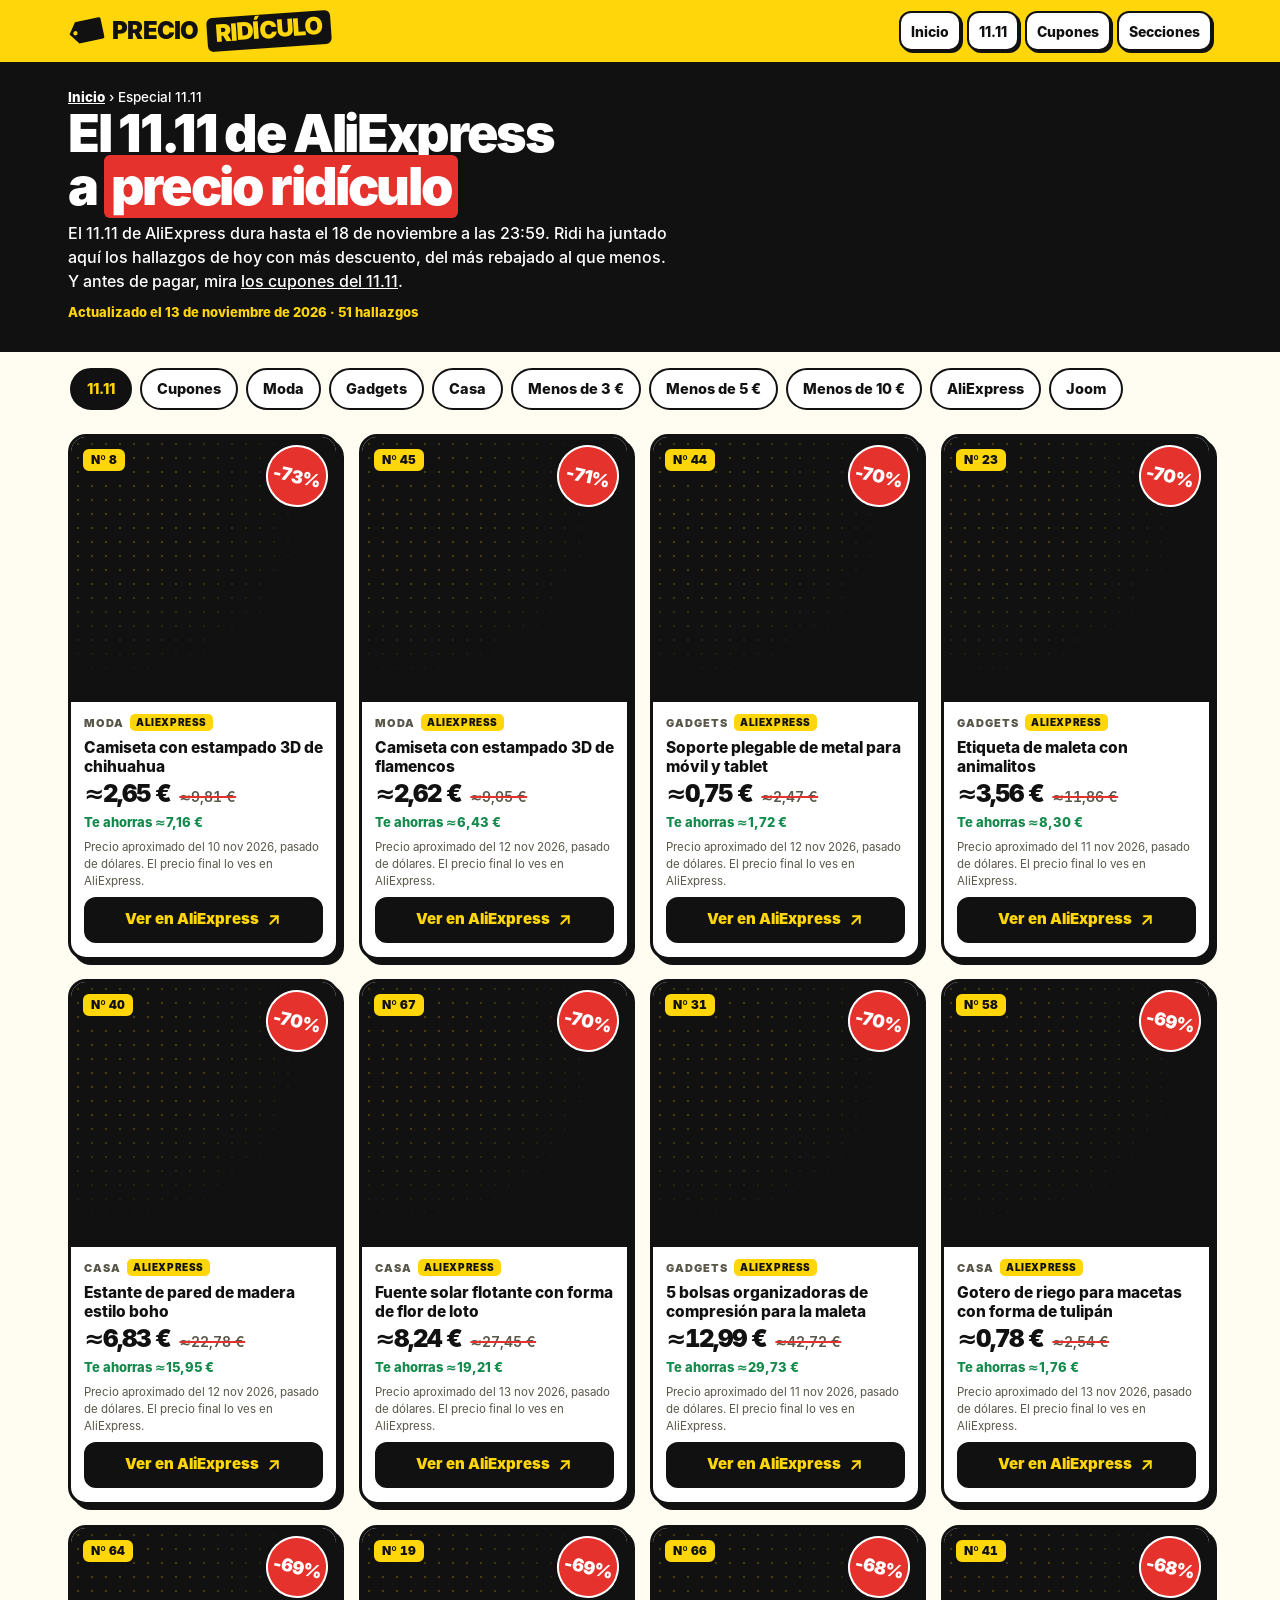
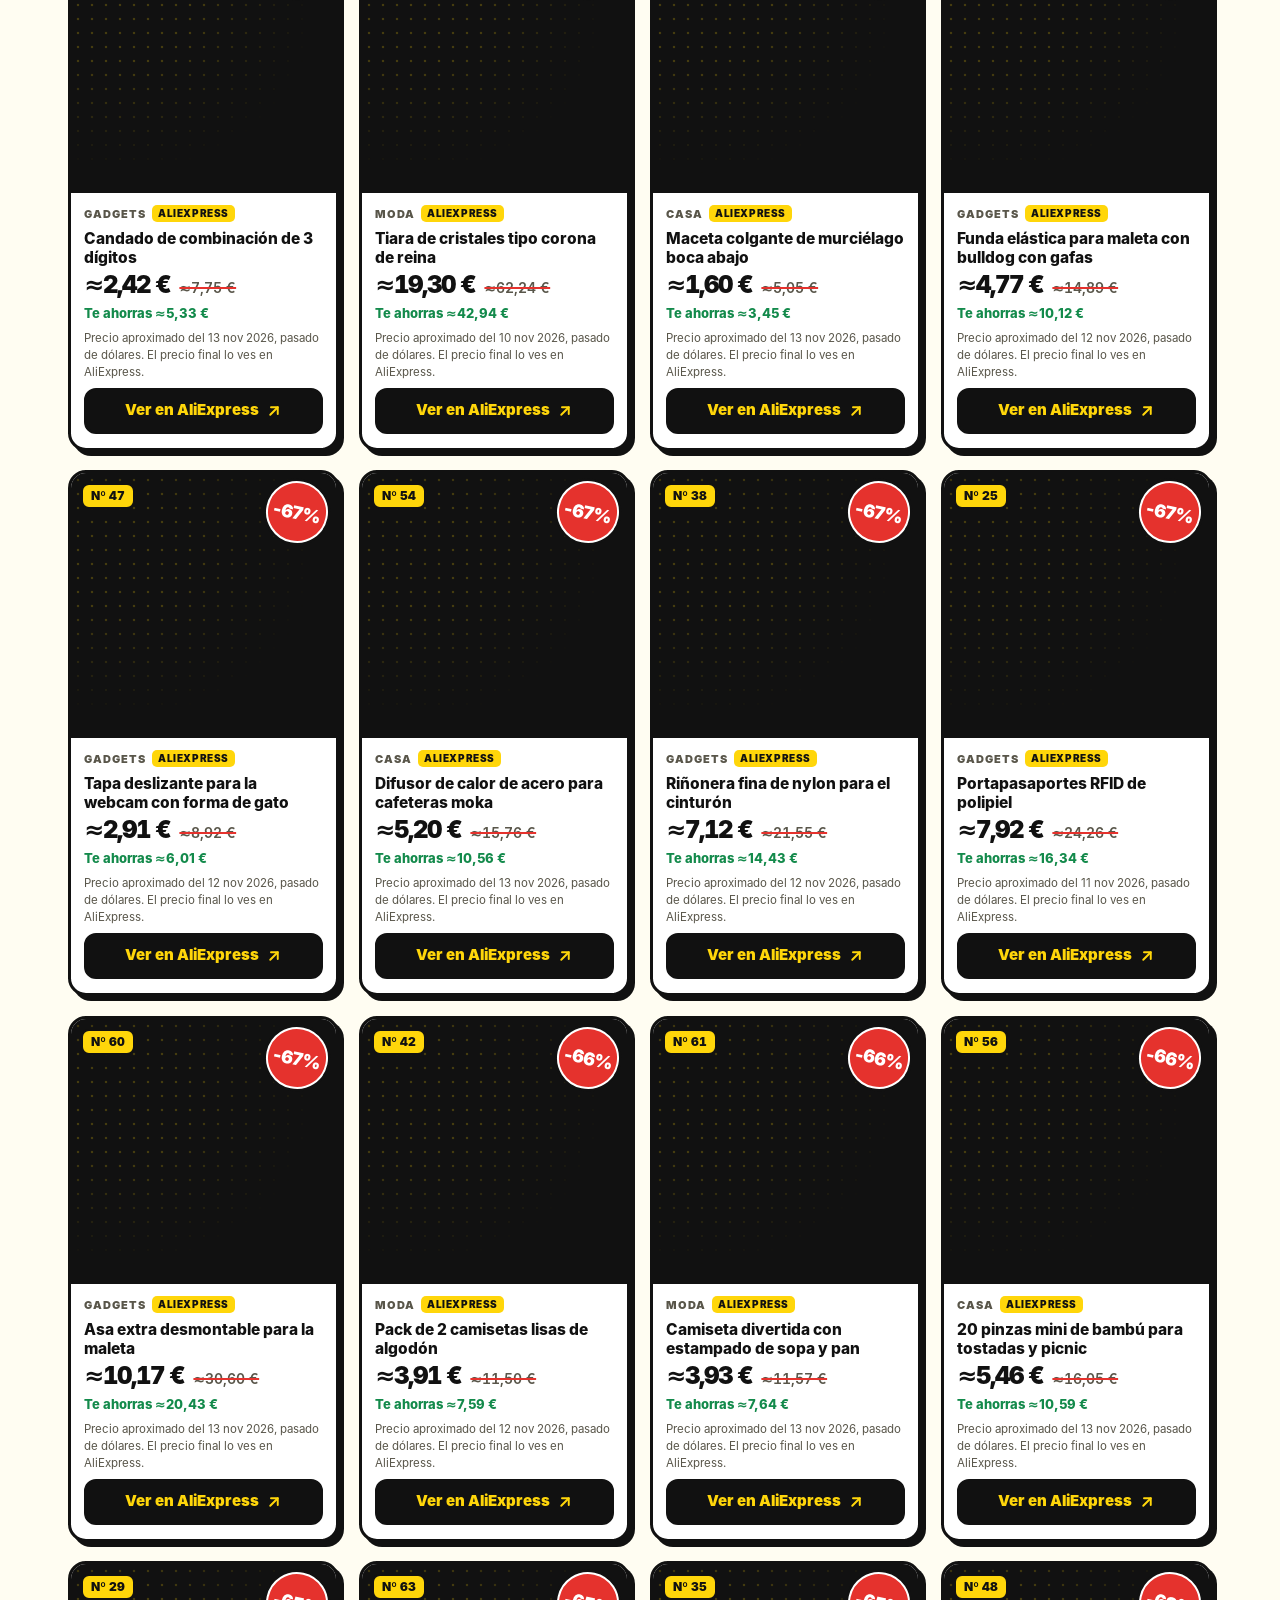
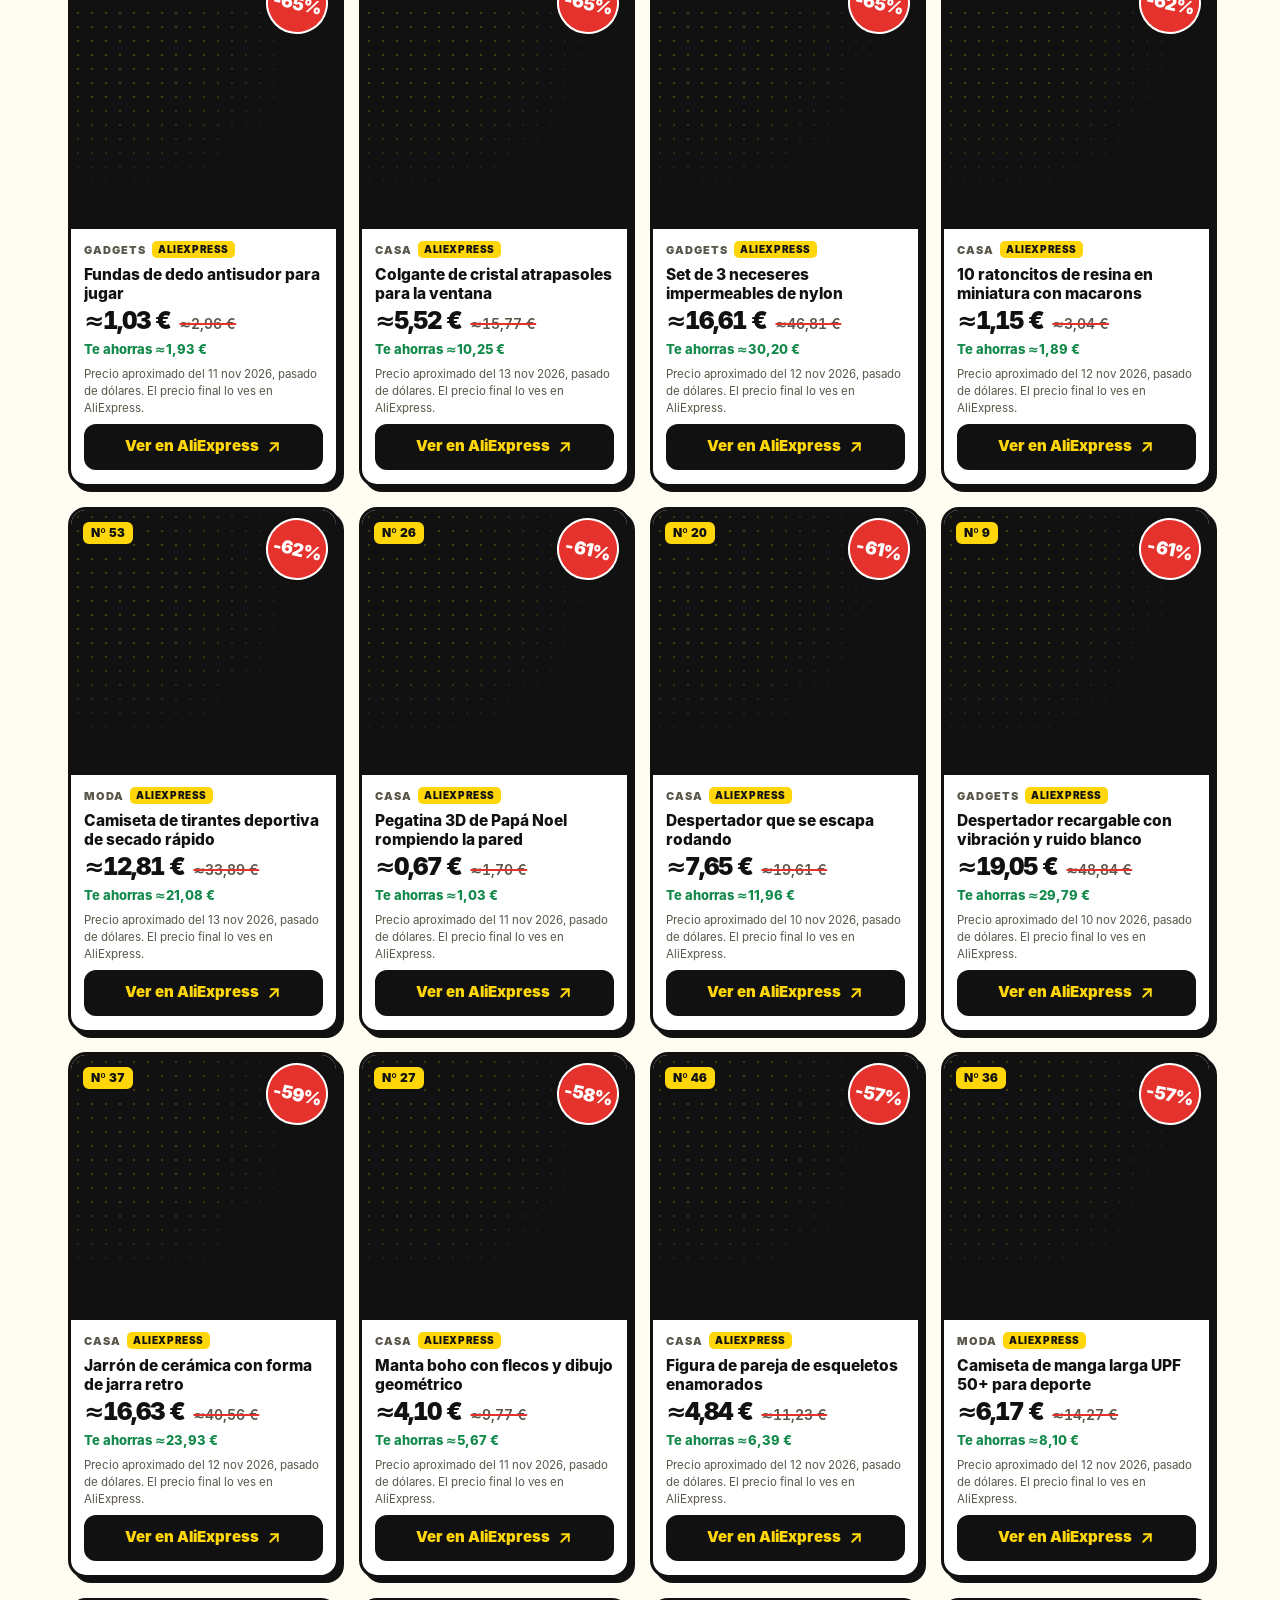
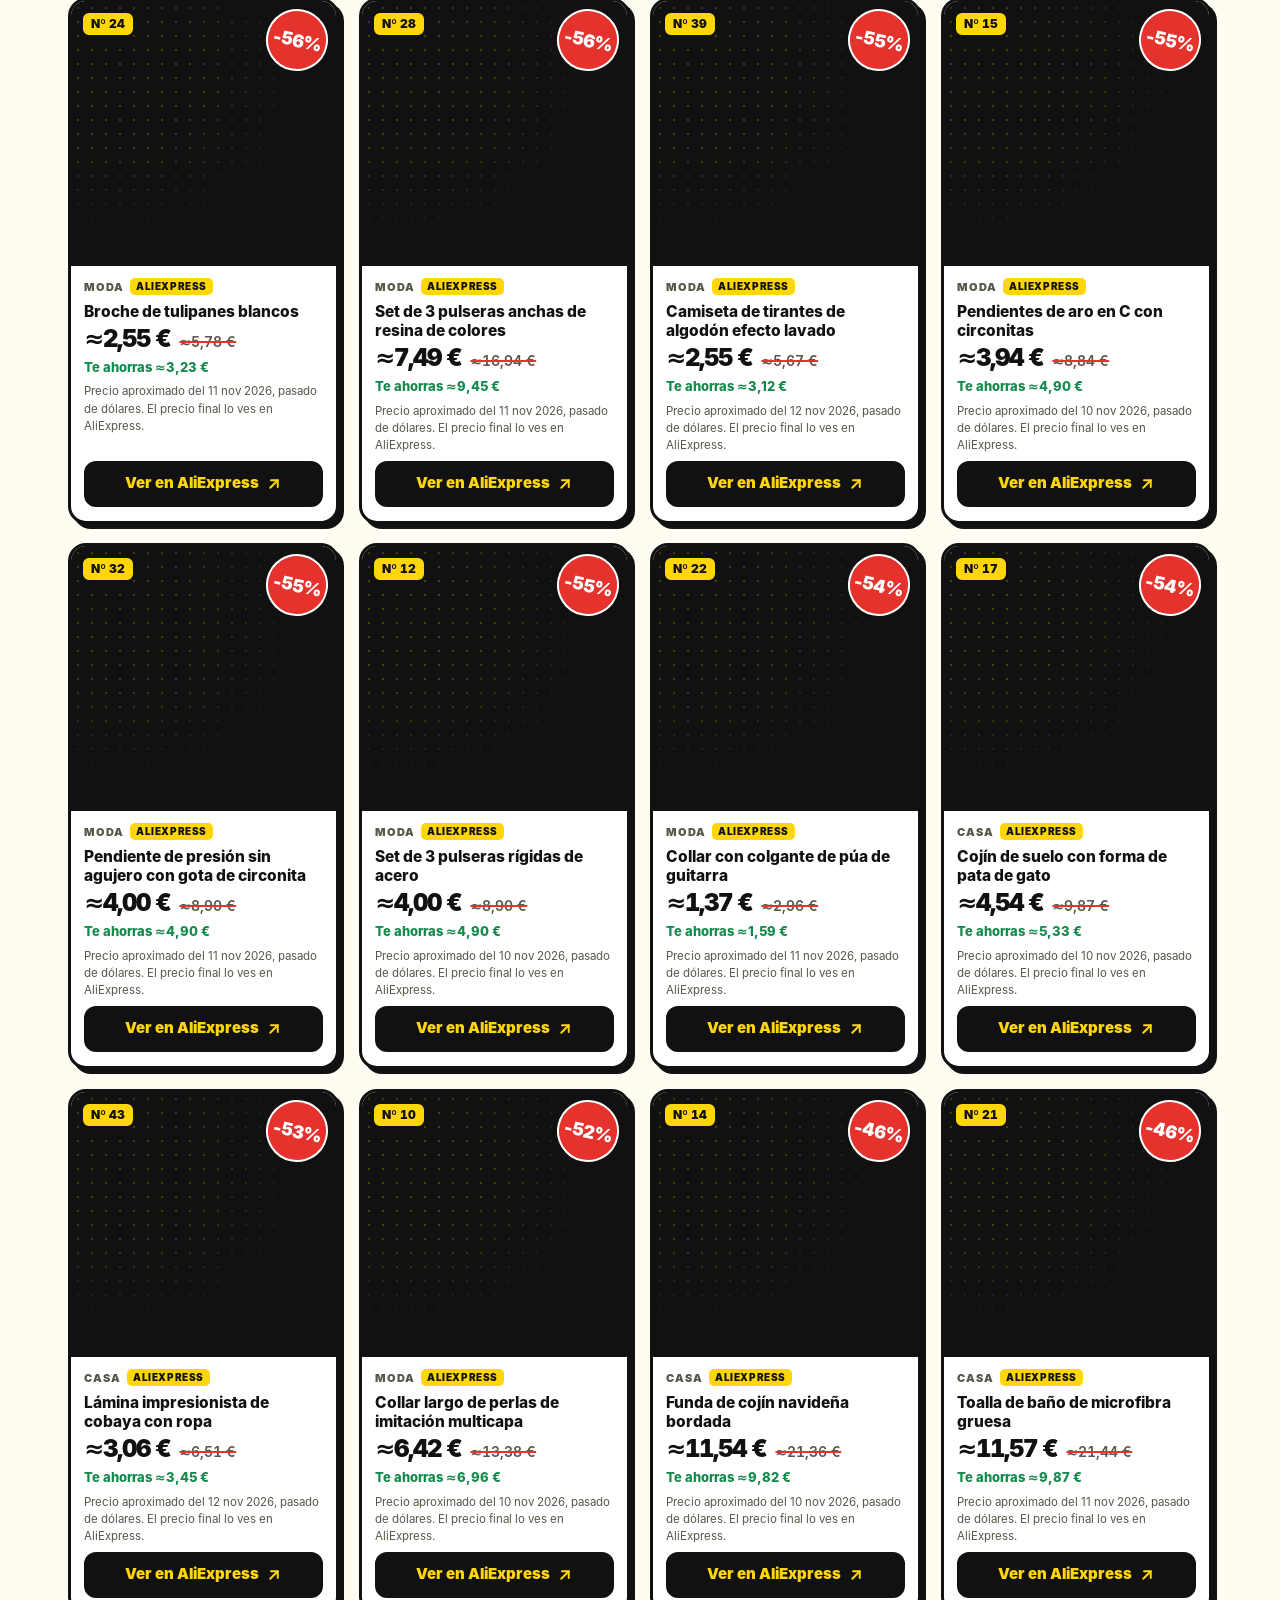
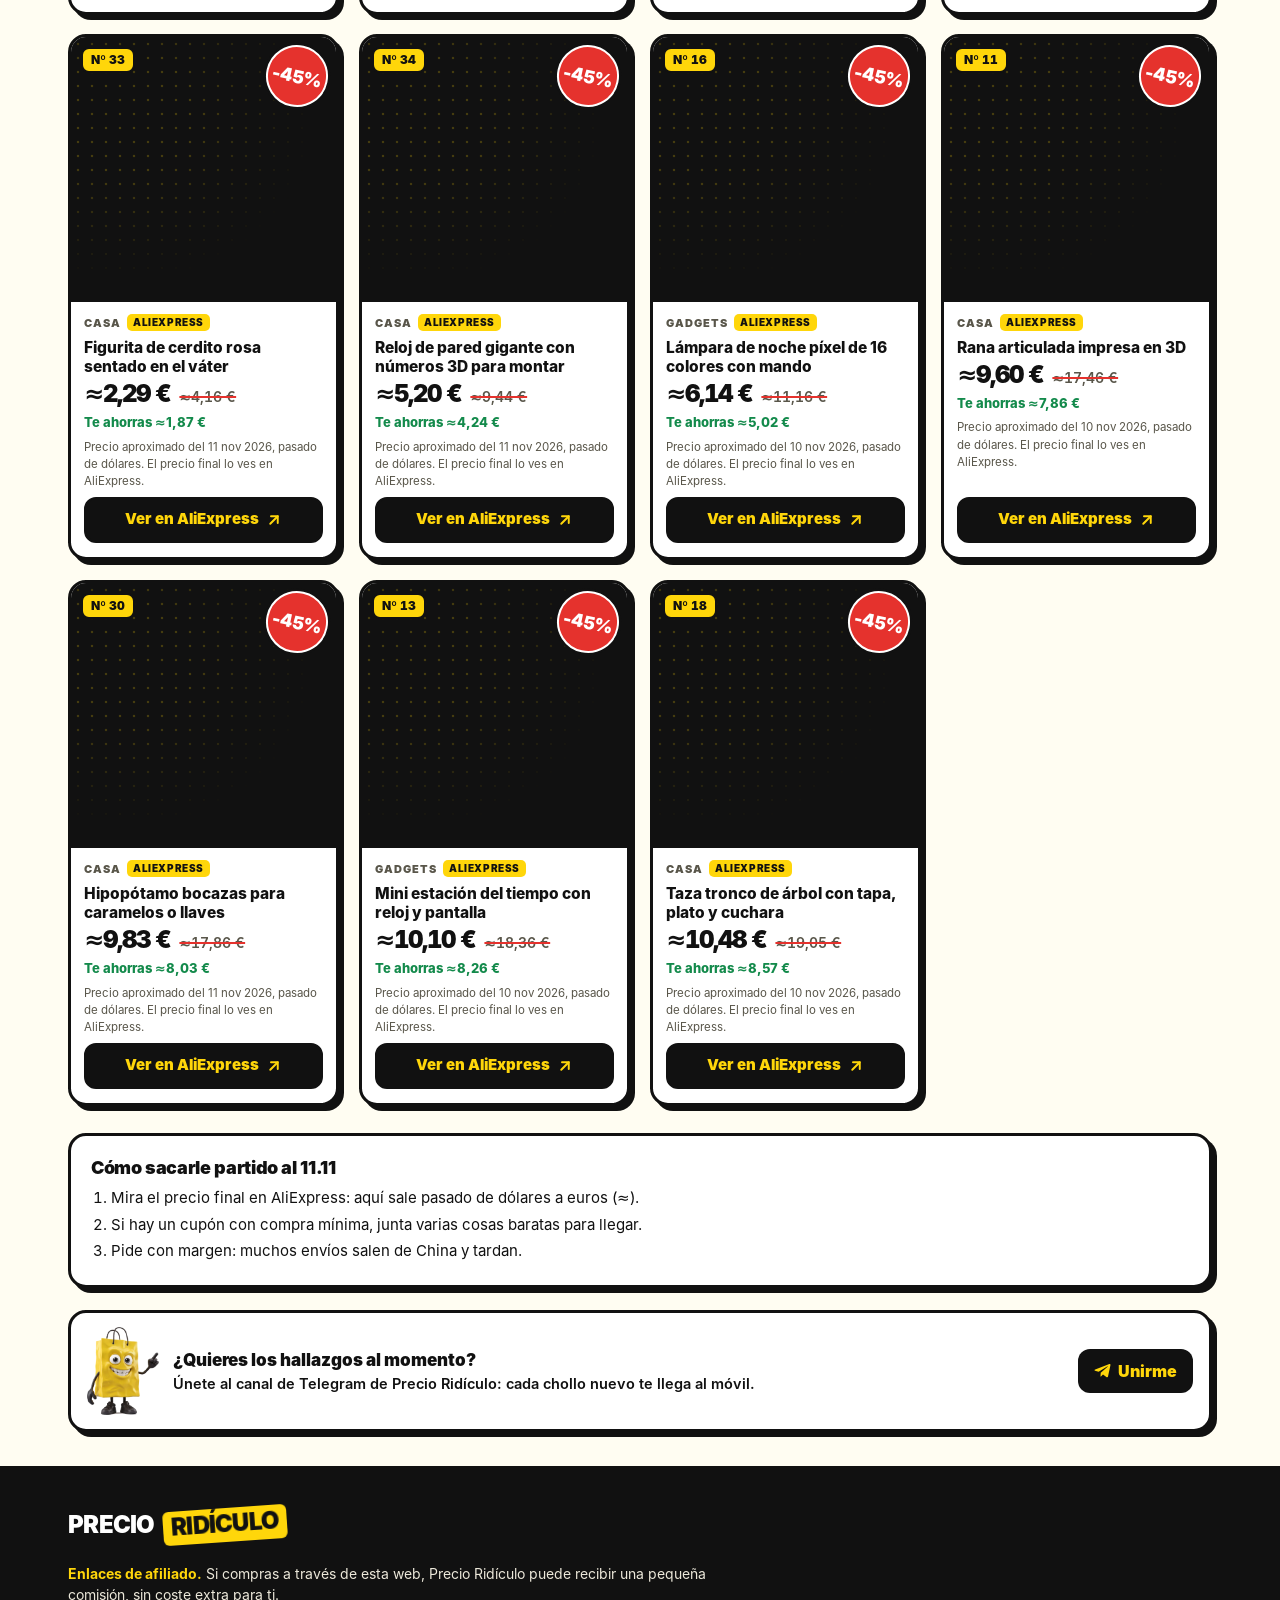
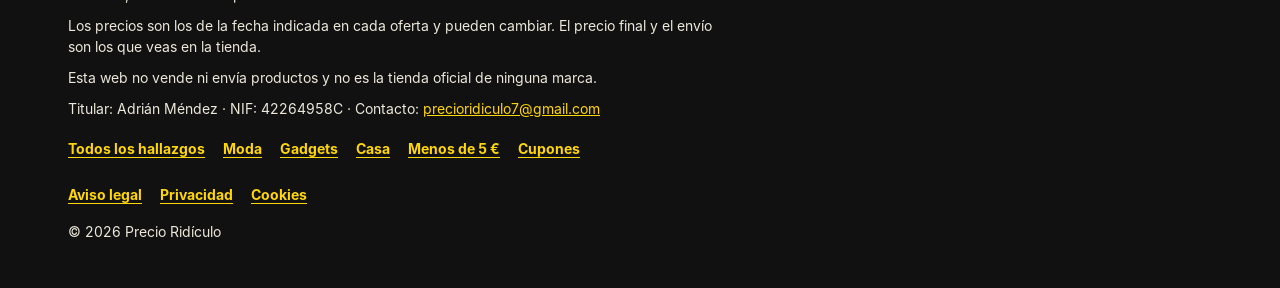
==== 11-11/index.html @ 1ff422fb "Ofertas del 2026-11-13 Co-Authored-By: Claude Opus 5.5 <noreply@anthropic.com> Claude-Session: https" ====
<!DOCTYPE html>
<html lang="es">
<head>
<meta charset="utf-8">
<meta name="viewport" content="width=device-width, initial-scale=1, viewport-fit=cover">
<title>11.11 de AliExpress: lo más rebajado de hoy · Precio Ridículo</title>
<meta name="description" content="Lo más rebajado del 11.11 de AliExpress, elegido por Ridi cada día hasta el 18 de noviembre.">
<link rel="canonical" href="https://elprecioridiculo.com/11-11/">
<meta name="theme-color" content="#FFD60A">
<meta property="og:type" content="website">
<meta property="og:title" content="11.11 de AliExpress: lo más rebajado de hoy · Precio Ridículo">
<meta property="og:description" content="Lo más rebajado del 11.11 de AliExpress, elegido por Ridi cada día hasta el 18 de noviembre.">
<meta property="og:image" content="https://elprecioridiculo.com/assets/web/compartir.jpg">
<meta property="og:url" content="https://elprecioridiculo.com/11-11/">
<meta name="twitter:card" content="summary_large_image">
<link rel="icon" href="/assets/web/icono.png">
<link rel="apple-touch-icon" href="/assets/web/icono.png">
<link rel="stylesheet" href="/assets/web/estilo.css">
<!-- Contador de visitas de Metricool (sin cookies) -->
<script>function loadScript(a){var b=document.getElementsByTagName("head")[0],c=document.createElement("script");c.type="text/javascript",c.src="https://tracker.metricool.com/resources/be.js",c.onreadystatechange=a,c.onload=a,b.appendChild(c)}loadScript(function(){beTracker.t({hash:"264aff4a553b2930b48b16aff83f65f"})});</script>
</head>
<body>
<header class="cabecera">
  <div class="wrap">
    <a class="logo" href="/" aria-label="Precio Ridículo, ir al inicio"><svg width="36" height="24" viewBox="0 0 120 80" aria-hidden="true" style="transform:rotate(-12deg)"><path d="M30 4 H110 A6 6 0 0 1 116 10 V70 A6 6 0 0 1 110 76 H30 L4 40 Z" fill="#111111"></path><circle cx="24" cy="40" r="7" fill="#FFD60A"></circle></svg><span>PRECIO</span><span class="banda">RIDÍCULO</span></a>
    <nav class="menu menu-texto" aria-label="Menú"><a href="/">Inicio</a><a class="temporada" href="/11-11/">11.11</a><a class="temporada" href="/cupones/">Cupones</a><a href="/ofertas/">Secciones</a></nav>
  </div>
</header>
<main>
  <div class="cabeza-cat cabeza-1111"><div class="wrap"><p class="migas"><a href="/">Inicio</a> › Especial 11.11</p><h1>El 11.11 de AliExpress a <mark>precio ridículo</mark></h1><p>El 11.11 de AliExpress dura hasta el 18 de noviembre a las 23:59. Ridi ha juntado aquí los hallazgos de hoy con más descuento, del más rebajado al que menos. Y antes de pagar, mira <a href="/cupones/">los cupones del 11.11</a>.</p><p class="actualizado">Actualizado el 13 de noviembre de 2026 · 51 hallazgos</p></div></div>
  <div class="wrap"><nav class="enlaces-cat" aria-label="Secciones"><a href="/11-11/" aria-current="page">11.11</a><a href="/cupones/">Cupones</a><a href="/ofertas/moda/">Moda</a><a href="/ofertas/gadgets/">Gadgets</a><a href="/ofertas/casa/">Casa</a><a href="/ofertas/menos-de-3-euros/">Menos de 3 €</a><a href="/ofertas/menos-de-5-euros/">Menos de 5 €</a><a href="/ofertas/menos-de-10-euros/">Menos de 10 €</a><a href="/ofertas/aliexpress/">AliExpress</a><a href="/ofertas/joom/">Joom</a></nav><div class="rejilla lista-cat"><article class="tarjeta"><a class="cartel" href="/#oferta-8" tabindex="-1" aria-hidden="true"><img class="producto" src="https://ae-pic-a1.aliexpress-media.com/kf/Scc413a93271640e1b4dce1f5884527faz.jpg" alt="Camiseta con estampado 3D de chihuahua" loading="lazy" onerror="this.remove()"><span class="pegatina-dto">-73%</span><span class="chapa"><span class="numero">Nº 8</span></span></a><div class="cuerpo"><span class="categoria">Moda<span class="tienda">AliExpress</span></span><h3><a href="/#oferta-8">Camiseta con estampado 3D de chihuahua</a></h3><div class="precios"><span class="precio">≈2,65 €</span><span class="antes"><span class="oculto">Antes </span>≈9,81 €</span></div><p class="ahorro">Te ahorras ≈7,16 €</p><p class="nota">Precio aproximado del 10 nov 2026, pasado de dólares. El precio final lo ves en AliExpress.</p><a class="boton" href="https://rzekl.com/g/1e8d114494994f380ebb16525dc3e8/?ulp=https%3A%2F%2Fs.click.aliexpress.com%2Fdeep_link.htm%3Faff_short_key%3D_c3s1yQkJ%26dl_target_url%3Dhttps%253A%252F%252Fwww.aliexpress.com%252Fitem%252F1005004253300361.html%253Fpdp_npi%253D6%252540dis%252521USD%25252111.00%2525212.97%252521%252521%25252111.00%2525212.97%252521%2525402140f88817942616896034181e0e31%25252112000028531851767%252521affd%252521%252521%252521%2525211%2525210%252521%26hot_product%3D1&amp;i=5&amp;f_id=50003&amp;subid=web" target="_blank" rel="sponsored nofollow noopener">Ver en AliExpress<svg viewBox="0 0 24 24" fill="none" stroke="currentColor" stroke-width="2.6" stroke-linecap="round" stroke-linejoin="round" aria-hidden="true"><path d="M7 17 17 7"/><path d="M8 7h9v9"/></svg></a></div></article><article class="tarjeta"><a class="cartel" href="/#oferta-45" tabindex="-1" aria-hidden="true"><img class="producto" src="https://ae-pic-a1.aliexpress-media.com/kf/S621f8ea7234c422b8d9cc6a752051878G.jpg" alt="Camiseta con estampado 3D de flamencos" loading="lazy" onerror="this.remove()"><span class="pegatina-dto">-71%</span><span class="chapa"><span class="numero">Nº 45</span></span></a><div class="cuerpo"><span class="categoria">Moda<span class="tienda">AliExpress</span></span><h3><a href="/#oferta-45">Camiseta con estampado 3D de flamencos</a></h3><div class="precios"><span class="precio">≈2,62 €</span><span class="antes"><span class="oculto">Antes </span>≈9,05 €</span></div><p class="ahorro">Te ahorras ≈6,43 €</p><p class="nota">Precio aproximado del 12 nov 2026, pasado de dólares. El precio final lo ves en AliExpress.</p><a class="boton" href="https://rzekl.com/g/1e8d114494994f380ebb16525dc3e8/?ulp=https%3A%2F%2Fs.click.aliexpress.com%2Fdeep_link.htm%3Faff_short_key%3D_c3s1yQkJ%26dl_target_url%3Dhttps%253A%252F%252Fwww.aliexpress.com%252Fitem%252F1005004223465351.html%253Fpdp_npi%253D6%252540dis%252521USD%25252110.07%2525212.92%252521%252521%25252110.07%2525212.92%252521%25254021013cc017944344548284105e0f96%25252112000028435729587%252521affd%252521%252521%252521%2525211%2525210%252521%26hot_product%3D1&amp;i=5&amp;f_id=50003&amp;subid=web" target="_blank" rel="sponsored nofollow noopener">Ver en AliExpress<svg viewBox="0 0 24 24" fill="none" stroke="currentColor" stroke-width="2.6" stroke-linecap="round" stroke-linejoin="round" aria-hidden="true"><path d="M7 17 17 7"/><path d="M8 7h9v9"/></svg></a></div></article><article class="tarjeta"><a class="cartel" href="/#oferta-44" tabindex="-1" aria-hidden="true"><img class="producto" src="https://ae-pic-a1.aliexpress-media.com/kf/S90feace0c59c42fb9f925d7b50630dcaC.jpg" alt="Soporte plegable de metal para móvil y tablet" loading="lazy" onerror="this.remove()"><span class="pegatina-dto">-70%</span><span class="chapa"><span class="numero">Nº 44</span></span></a><div class="cuerpo"><span class="categoria">Gadgets<span class="tienda">AliExpress</span></span><h3><a href="/#oferta-44">Soporte plegable de metal para móvil y tablet</a></h3><div class="precios"><span class="precio">≈0,75 €</span><span class="antes"><span class="oculto">Antes </span>≈2,47 €</span></div><p class="ahorro">Te ahorras ≈1,72 €</p><p class="nota">Precio aproximado del 12 nov 2026, pasado de dólares. El precio final lo ves en AliExpress.</p><a class="boton" href="https://rzekl.com/g/1e8d114494994f380ebb16525dc3e8/?ulp=https%3A%2F%2Fs.click.aliexpress.com%2Fdeep_link.htm%3Faff_short_key%3D_c3s1yQkJ%26dl_target_url%3Dhttps%253A%252F%252Fwww.aliexpress.com%252Fitem%252F1005012893354384.html%253Fpdp_npi%253D6%252540dis%252521USD%2525212.75%2525210.83%252521%252521%25252118.23%2525215.47%252521%2525400b8ded7b17942680172501940e0d8b%25252112000059666540088%252521affd%252521%252521%252521%2525211%2525210%252521%26hot_product%3D0&amp;i=5&amp;f_id=50002&amp;subid=web" target="_blank" rel="sponsored nofollow noopener">Ver en AliExpress<svg viewBox="0 0 24 24" fill="none" stroke="currentColor" stroke-width="2.6" stroke-linecap="round" stroke-linejoin="round" aria-hidden="true"><path d="M7 17 17 7"/><path d="M8 7h9v9"/></svg></a></div></article><article class="tarjeta"><a class="cartel" href="/#oferta-23" tabindex="-1" aria-hidden="true"><img class="producto" src="https://ae-pic-a1.aliexpress-media.com/kf/Sdac372db8a0c452387d5ce0c1c39a3894.jpg" alt="Etiqueta de maleta con animalitos" loading="lazy" onerror="this.remove()"><span class="pegatina-dto">-70%</span><span class="chapa"><span class="numero">Nº 23</span></span></a><div class="cuerpo"><span class="categoria">Gadgets<span class="tienda">AliExpress</span></span><h3><a href="/#oferta-23">Etiqueta de maleta con animalitos</a></h3><div class="precios"><span class="precio">≈3,56 €</span><span class="antes"><span class="oculto">Antes </span>≈11,86 €</span></div><p class="ahorro">Te ahorras ≈8,30 €</p><p class="nota">Precio aproximado del 11 nov 2026, pasado de dólares. El precio final lo ves en AliExpress.</p><a class="boton" href="https://rzekl.com/g/1e8d114494994f380ebb16525dc3e8/?ulp=https%3A%2F%2Fs.click.aliexpress.com%2Fdeep_link.htm%3Faff_short_key%3D_c3s1yQkJ%26dl_target_url%3Dhttps%253A%252F%252Fwww.aliexpress.com%252Fitem%252F1005013486949383.html%253Fpdp_npi%253D6%252540dis%252521USD%25252113.30%2525213.99%252521%252521%25252113.30%2525213.99%252521%252540214114e317942664868365032e0dc0%25252112000061255331755%252521affd%252521%252521%252521%2525211%2525210%252521%26hot_product%3D0&amp;i=5&amp;f_id=50002&amp;subid=web" target="_blank" rel="sponsored nofollow noopener">Ver en AliExpress<svg viewBox="0 0 24 24" fill="none" stroke="currentColor" stroke-width="2.6" stroke-linecap="round" stroke-linejoin="round" aria-hidden="true"><path d="M7 17 17 7"/><path d="M8 7h9v9"/></svg></a></div></article><article class="tarjeta"><a class="cartel" href="/#oferta-40" tabindex="-1" aria-hidden="true"><img class="producto" src="https://ae-pic-a1.aliexpress-media.com/kf/S42fe7cdd647a4c9c9087f45e7e671065R.jpg" alt="Estante de pared de madera estilo boho" loading="lazy" onerror="this.remove()"><span class="pegatina-dto">-70%</span><span class="chapa"><span class="numero">Nº 40</span></span></a><div class="cuerpo"><span class="categoria">Casa<span class="tienda">AliExpress</span></span><h3><a href="/#oferta-40">Estante de pared de madera estilo boho</a></h3><div class="precios"><span class="precio">≈6,83 €</span><span class="antes"><span class="oculto">Antes </span>≈22,78 €</span></div><p class="ahorro">Te ahorras ≈15,95 €</p><p class="nota">Precio aproximado del 12 nov 2026, pasado de dólares. El precio final lo ves en AliExpress.</p><a class="boton" href="https://rzekl.com/g/1e8d114494994f380ebb16525dc3e8/?ulp=https%3A%2F%2Fs.click.aliexpress.com%2Fdeep_link.htm%3Faff_short_key%3D_c3s1yQkJ%26dl_target_url%3Dhttps%253A%252F%252Fwww.aliexpress.com%252Fitem%252F1005011748013881.html%253Fpdp_npi%253D6%252540dis%252521USD%25252125.35%2525217.60%252521%252521%252521168.35%25252150.50%252521%2525400b8ded7b17944352206735859e0e2f%25252112000056431226095%252521affd%252521%252521%252521%2525211%2525210%252521%26hot_product%3D1&amp;i=5&amp;f_id=50003&amp;subid=web" target="_blank" rel="sponsored nofollow noopener">Ver en AliExpress<svg viewBox="0 0 24 24" fill="none" stroke="currentColor" stroke-width="2.6" stroke-linecap="round" stroke-linejoin="round" aria-hidden="true"><path d="M7 17 17 7"/><path d="M8 7h9v9"/></svg></a></div></article><article class="tarjeta"><a class="cartel" href="/#oferta-67" tabindex="-1" aria-hidden="true"><img class="producto" src="https://ae-pic-a1.aliexpress-media.com/kf/Sd08a73a5ba394e829e8802aab7feb108F.jpg" alt="Fuente solar flotante con forma de flor de loto" loading="lazy" onerror="this.remove()"><span class="pegatina-dto">-70%</span><span class="chapa"><span class="numero">Nº 67</span></span></a><div class="cuerpo"><span class="categoria">Casa<span class="tienda">AliExpress</span></span><h3><a href="/#oferta-67">Fuente solar flotante con forma de flor de loto</a></h3><div class="precios"><span class="precio">≈8,24 €</span><span class="antes"><span class="oculto">Antes </span>≈27,45 €</span></div><p class="ahorro">Te ahorras ≈19,21 €</p><p class="nota">Precio aproximado del 13 nov 2026, pasado de dólares. El precio final lo ves en AliExpress.</p><a class="boton" href="https://rzekl.com/g/1e8d114494994f380ebb16525dc3e8/?ulp=https%3A%2F%2Fs.click.aliexpress.com%2Fdeep_link.htm%3Faff_short_key%3D_c3s1yQkJ%26dl_target_url%3Dhttps%253A%252F%252Fwww.aliexpress.com%252Fitem%252F1005013324082251.html%253Fpdp_npi%253D6%252540dis%252521USD%25252130.42%2525219.13%252521%252521%25252130.42%2525219.13%252521%2525402140d36217944390676393629e0d8c%25252112000060854280276%252521affd%252521%252521%252521%2525211%2525210%252521%26hot_product%3D0&amp;i=5&amp;f_id=50002&amp;subid=web" target="_blank" rel="sponsored nofollow noopener">Ver en AliExpress<svg viewBox="0 0 24 24" fill="none" stroke="currentColor" stroke-width="2.6" stroke-linecap="round" stroke-linejoin="round" aria-hidden="true"><path d="M7 17 17 7"/><path d="M8 7h9v9"/></svg></a></div></article><article class="tarjeta"><a class="cartel" href="/#oferta-31" tabindex="-1" aria-hidden="true"><img class="producto" src="https://ae-pic-a1.aliexpress-media.com/kf/Sa57d9b10b8e24fa0bf8ae618b20661eaW.jpg" alt="5 bolsas organizadoras de compresión para la maleta" loading="lazy" onerror="this.remove()"><span class="pegatina-dto">-70%</span><span class="chapa"><span class="numero">Nº 31</span></span></a><div class="cuerpo"><span class="categoria">Gadgets<span class="tienda">AliExpress</span></span><h3><a href="/#oferta-31">5 bolsas organizadoras de compresión para la maleta</a></h3><div class="precios"><span class="precio">≈12,99 €</span><span class="antes"><span class="oculto">Antes </span>≈42,72 €</span></div><p class="ahorro">Te ahorras ≈29,73 €</p><p class="nota">Precio aproximado del 11 nov 2026, pasado de dólares. El precio final lo ves en AliExpress.</p><a class="boton" href="https://rzekl.com/g/1e8d114494994f380ebb16525dc3e8/?ulp=https%3A%2F%2Fs.click.aliexpress.com%2Fdeep_link.htm%3Faff_short_key%3D_c3s1yQkJ%26dl_target_url%3Dhttps%253A%252F%252Fwww.aliexpress.com%252Fitem%252F1005013559173576.html%253Fpdp_npi%253D6%252540dis%252521USD%25252147.91%25252114.57%252521%252521%252521318.16%25252196.79%252521%2525402151fce817942664683808932e0c80%25252112000061520984905%252521affd%252521%252521%252521%2525211%2525210%252521%26hot_product%3D0&amp;i=5&amp;f_id=50002&amp;subid=web" target="_blank" rel="sponsored nofollow noopener">Ver en AliExpress<svg viewBox="0 0 24 24" fill="none" stroke="currentColor" stroke-width="2.6" stroke-linecap="round" stroke-linejoin="round" aria-hidden="true"><path d="M7 17 17 7"/><path d="M8 7h9v9"/></svg></a></div></article><article class="tarjeta"><a class="cartel" href="/#oferta-58" tabindex="-1" aria-hidden="true"><img class="producto" src="https://ae-pic-a1.aliexpress-media.com/kf/S737c4372522144a8b0d8bdef27d48ad7q.jpg" alt="Gotero de riego para macetas con forma de tulipán" loading="lazy" onerror="this.remove()"><span class="pegatina-dto">-69%</span><span class="chapa"><span class="numero">Nº 58</span></span></a><div class="cuerpo"><span class="categoria">Casa<span class="tienda">AliExpress</span></span><h3><a href="/#oferta-58">Gotero de riego para macetas con forma de tulipán</a></h3><div class="precios"><span class="precio">≈0,78 €</span><span class="antes"><span class="oculto">Antes </span>≈2,54 €</span></div><p class="ahorro">Te ahorras ≈1,76 €</p><p class="nota">Precio aproximado del 13 nov 2026, pasado de dólares. El precio final lo ves en AliExpress.</p><a class="boton" href="https://rzekl.com/g/1e8d114494994f380ebb16525dc3e8/?ulp=https%3A%2F%2Fs.click.aliexpress.com%2Fdeep_link.htm%3Faff_short_key%3D_c3s1yQkJ%26dl_target_url%3Dhttps%253A%252F%252Fwww.aliexpress.com%252Fitem%252F1005013080324735.html%253Fpdp_npi%253D6%252540dis%252521USD%2525212.81%2525210.86%252521%252521%25252118.68%2525215.73%252521%252540210152bd17944392022888713e0f4a%25252112000060174727371%252521affd%252521%252521%252521%2525211%2525210%252521%26hot_product%3D0&amp;i=5&amp;f_id=50002&amp;subid=web" target="_blank" rel="sponsored nofollow noopener">Ver en AliExpress<svg viewBox="0 0 24 24" fill="none" stroke="currentColor" stroke-width="2.6" stroke-linecap="round" stroke-linejoin="round" aria-hidden="true"><path d="M7 17 17 7"/><path d="M8 7h9v9"/></svg></a></div></article><article class="tarjeta"><a class="cartel" href="/#oferta-64" tabindex="-1" aria-hidden="true"><img class="producto" src="https://ae-pic-a1.aliexpress-media.com/kf/S2513dc5235e94b9ca7f550546f6ea9f4M.jpg" alt="Candado de combinación de 3 dígitos" loading="lazy" onerror="this.remove()"><span class="pegatina-dto">-69%</span><span class="chapa"><span class="numero">Nº 64</span></span></a><div class="cuerpo"><span class="categoria">Gadgets<span class="tienda">AliExpress</span></span><h3><a href="/#oferta-64">Candado de combinación de 3 dígitos</a></h3><div class="precios"><span class="precio">≈2,42 €</span><span class="antes"><span class="oculto">Antes </span>≈7,75 €</span></div><p class="ahorro">Te ahorras ≈5,33 €</p><p class="nota">Precio aproximado del 13 nov 2026, pasado de dólares. El precio final lo ves en AliExpress.</p><a class="boton" href="https://rzekl.com/g/1e8d114494994f380ebb16525dc3e8/?ulp=https%3A%2F%2Fs.click.aliexpress.com%2Fdeep_link.htm%3Faff_short_key%3D_c3s1yQkJ%26dl_target_url%3Dhttps%253A%252F%252Fwww.aliexpress.com%252Fitem%252F1005013555800273.html%253Fpdp_npi%253D6%252540dis%252521USD%2525218.59%2525212.68%252521%252521%25252157.04%25252117.77%252521%2525402151fce817944392840778300e0eaf%25252112000061479562740%252521affd%252521%252521%252521%2525211%2525210%252521%26hot_product%3D0&amp;i=5&amp;f_id=50002&amp;subid=web" target="_blank" rel="sponsored nofollow noopener">Ver en AliExpress<svg viewBox="0 0 24 24" fill="none" stroke="currentColor" stroke-width="2.6" stroke-linecap="round" stroke-linejoin="round" aria-hidden="true"><path d="M7 17 17 7"/><path d="M8 7h9v9"/></svg></a></div></article><article class="tarjeta"><a class="cartel" href="/#oferta-19" tabindex="-1" aria-hidden="true"><img class="producto" src="https://ae-pic-a1.aliexpress-media.com/kf/S61adfc09779a498695e259295b8042a7V.jpg" alt="Tiara de cristales tipo corona de reina" loading="lazy" onerror="this.remove()"><span class="pegatina-dto">-69%</span><span class="chapa"><span class="numero">Nº 19</span></span></a><div class="cuerpo"><span class="categoria">Moda<span class="tienda">AliExpress</span></span><h3><a href="/#oferta-19">Tiara de cristales tipo corona de reina</a></h3><div class="precios"><span class="precio">≈19,30 €</span><span class="antes"><span class="oculto">Antes </span>≈62,24 €</span></div><p class="ahorro">Te ahorras ≈42,94 €</p><p class="nota">Precio aproximado del 10 nov 2026, pasado de dólares. El precio final lo ves en AliExpress.</p><a class="boton" href="https://rzekl.com/g/1e8d114494994f380ebb16525dc3e8/?ulp=https%3A%2F%2Fs.click.aliexpress.com%2Fdeep_link.htm%3Faff_short_key%3D_c3s1yQkJ%26dl_target_url%3Dhttps%253A%252F%252Fwww.aliexpress.com%252Fitem%252F1005011748652232.html%253Fpdp_npi%253D6%252540dis%252521USD%25252169.80%25252121.64%252521%252521%252521463.50%252521143.68%252521%2525402151fce817942633172004287e0c5b%25252112000056610199701%252521affd%252521%252521%252521%2525211%2525210%252521%26hot_product%3D1&amp;i=5&amp;f_id=50003&amp;subid=web" target="_blank" rel="sponsored nofollow noopener">Ver en AliExpress<svg viewBox="0 0 24 24" fill="none" stroke="currentColor" stroke-width="2.6" stroke-linecap="round" stroke-linejoin="round" aria-hidden="true"><path d="M7 17 17 7"/><path d="M8 7h9v9"/></svg></a></div></article><article class="tarjeta"><a class="cartel" href="/#oferta-66" tabindex="-1" aria-hidden="true"><img class="producto" src="https://ae-pic-a1.aliexpress-media.com/kf/Sb514693fad65413b9a685313c84b1f2e6.jpg" alt="Maceta colgante de murciélago boca abajo" loading="lazy" onerror="this.remove()"><span class="pegatina-dto">-68%</span><span class="chapa"><span class="numero">Nº 66</span></span></a><div class="cuerpo"><span class="categoria">Casa<span class="tienda">AliExpress</span></span><h3><a href="/#oferta-66">Maceta colgante de murciélago boca abajo</a></h3><div class="precios"><span class="precio">≈1,60 €</span><span class="antes"><span class="oculto">Antes </span>≈5,05 €</span></div><p class="ahorro">Te ahorras ≈3,45 €</p><p class="nota">Precio aproximado del 13 nov 2026, pasado de dólares. El precio final lo ves en AliExpress.</p><a class="boton" href="https://rzekl.com/g/1e8d114494994f380ebb16525dc3e8/?ulp=https%3A%2F%2Fs.click.aliexpress.com%2Fdeep_link.htm%3Faff_short_key%3D_c3s1yQkJ%26dl_target_url%3Dhttps%253A%252F%252Fwww.aliexpress.com%252Fitem%252F1005013263271215.html%253Fpdp_npi%253D6%252540dis%252521USD%2525215.60%2525211.77%252521%252521%25252137.20%25252111.78%252521%2525402140d36117944391732102301e0f24%25252112000060720692195%252521affd%252521%252521%252521%2525211%2525210%252521%26hot_product%3D0&amp;i=5&amp;f_id=50002&amp;subid=web" target="_blank" rel="sponsored nofollow noopener">Ver en AliExpress<svg viewBox="0 0 24 24" fill="none" stroke="currentColor" stroke-width="2.6" stroke-linecap="round" stroke-linejoin="round" aria-hidden="true"><path d="M7 17 17 7"/><path d="M8 7h9v9"/></svg></a></div></article><article class="tarjeta"><a class="cartel" href="/#oferta-41" tabindex="-1" aria-hidden="true"><img class="producto" src="https://ae-pic-a1.aliexpress-media.com/kf/S3bc99307f62d4cb69004c175bebe5ec1D.jpg" alt="Funda elástica para maleta con bulldog con gafas" loading="lazy" onerror="this.remove()"><span class="pegatina-dto">-68%</span><span class="chapa"><span class="numero">Nº 41</span></span></a><div class="cuerpo"><span class="categoria">Gadgets<span class="tienda">AliExpress</span></span><h3><a href="/#oferta-41">Funda elástica para maleta con bulldog con gafas</a></h3><div class="precios"><span class="precio">≈4,77 €</span><span class="antes"><span class="oculto">Antes </span>≈14,89 €</span></div><p class="ahorro">Te ahorras ≈10,12 €</p><p class="nota">Precio aproximado del 12 nov 2026, pasado de dólares. El precio final lo ves en AliExpress.</p><a class="boton" href="https://rzekl.com/g/1e8d114494994f380ebb16525dc3e8/?ulp=https%3A%2F%2Fs.click.aliexpress.com%2Fdeep_link.htm%3Faff_short_key%3D_c3s1yQkJ%26dl_target_url%3Dhttps%253A%252F%252Fwww.aliexpress.com%252Fitem%252F1005009640557117.html%253Fpdp_npi%253D6%252540dis%252521USD%25252116.57%2525215.31%252521%252521%252521110.00%25252135.20%252521%2525402102f1cd17942664863344443e10a1%25252112000049725689736%252521affd%252521%252521%252521%2525211%2525210%252521%26hot_product%3D0&amp;i=5&amp;f_id=50002&amp;subid=web" target="_blank" rel="sponsored nofollow noopener">Ver en AliExpress<svg viewBox="0 0 24 24" fill="none" stroke="currentColor" stroke-width="2.6" stroke-linecap="round" stroke-linejoin="round" aria-hidden="true"><path d="M7 17 17 7"/><path d="M8 7h9v9"/></svg></a></div></article><article class="tarjeta"><a class="cartel" href="/#oferta-47" tabindex="-1" aria-hidden="true"><img class="producto" src="https://ae-pic-a1.aliexpress-media.com/kf/S8733a78a661f41c0989d0c03a4bd57cbo.jpg" alt="Tapa deslizante para la webcam con forma de gato" loading="lazy" onerror="this.remove()"><span class="pegatina-dto">-67%</span><span class="chapa"><span class="numero">Nº 47</span></span></a><div class="cuerpo"><span class="categoria">Gadgets<span class="tienda">AliExpress</span></span><h3><a href="/#oferta-47">Tapa deslizante para la webcam con forma de gato</a></h3><div class="precios"><span class="precio">≈2,91 €</span><span class="antes"><span class="oculto">Antes </span>≈8,92 €</span></div><p class="ahorro">Te ahorras ≈6,01 €</p><p class="nota">Precio aproximado del 12 nov 2026, pasado de dólares. El precio final lo ves en AliExpress.</p><a class="boton" href="https://rzekl.com/g/1e8d114494994f380ebb16525dc3e8/?ulp=https%3A%2F%2Fs.click.aliexpress.com%2Fdeep_link.htm%3Faff_short_key%3D_c3s1yQkJ%26dl_target_url%3Dhttps%253A%252F%252Fwww.aliexpress.com%252Fitem%252F1005013526723554.html%253Fpdp_npi%253D6%252540dis%252521USD%2525219.92%2525213.24%252521%252521%25252165.90%25252121.57%252521%2525402141149b17942679481855410e0cf4%25252112000061378785655%252521affd%252521%252521%252521%2525211%2525210%252521%26hot_product%3D0&amp;i=5&amp;f_id=50002&amp;subid=web" target="_blank" rel="sponsored nofollow noopener">Ver en AliExpress<svg viewBox="0 0 24 24" fill="none" stroke="currentColor" stroke-width="2.6" stroke-linecap="round" stroke-linejoin="round" aria-hidden="true"><path d="M7 17 17 7"/><path d="M8 7h9v9"/></svg></a></div></article><article class="tarjeta"><a class="cartel" href="/#oferta-54" tabindex="-1" aria-hidden="true"><img class="producto" src="https://ae-pic-a1.aliexpress-media.com/kf/S9ad77718b7a44f24a306850425fa4861d.jpeg" alt="Difusor de calor de acero para cafeteras moka" loading="lazy" onerror="this.remove()"><span class="pegatina-dto">-67%</span><span class="chapa"><span class="numero">Nº 54</span></span></a><div class="cuerpo"><span class="categoria">Casa<span class="tienda">AliExpress</span></span><h3><a href="/#oferta-54">Difusor de calor de acero para cafeteras moka</a></h3><div class="precios"><span class="precio">≈5,20 €</span><span class="antes"><span class="oculto">Antes </span>≈15,76 €</span></div><p class="ahorro">Te ahorras ≈10,56 €</p><p class="nota">Precio aproximado del 13 nov 2026, pasado de dólares. El precio final lo ves en AliExpress.</p><a class="boton" href="https://rzekl.com/g/1e8d114494994f380ebb16525dc3e8/?ulp=https%3A%2F%2Fs.click.aliexpress.com%2Fdeep_link.htm%3Faff_short_key%3D_c3s1yQkJ%26dl_target_url%3Dhttps%253A%252F%252Fwww.aliexpress.com%252Fitem%252F1005012952178409.html%253Fpdp_npi%253D6%252540dis%252521USD%25252117.46%2525215.76%252521%252521%252521115.96%25252138.27%252521%2525402101611117944390625894392e0ede%25252112000059802413674%252521affd%252521%252521%252521%2525211%2525210%252521%26hot_product%3D0&amp;i=5&amp;f_id=50002&amp;subid=web" target="_blank" rel="sponsored nofollow noopener">Ver en AliExpress<svg viewBox="0 0 24 24" fill="none" stroke="currentColor" stroke-width="2.6" stroke-linecap="round" stroke-linejoin="round" aria-hidden="true"><path d="M7 17 17 7"/><path d="M8 7h9v9"/></svg></a></div></article><article class="tarjeta"><a class="cartel" href="/#oferta-38" tabindex="-1" aria-hidden="true"><img class="producto" src="https://ae-pic-a1.aliexpress-media.com/kf/S978fd56eff884560be255b9ef8723d26g.jpg" alt="Riñonera fina de nylon para el cinturón" loading="lazy" onerror="this.remove()"><span class="pegatina-dto">-67%</span><span class="chapa"><span class="numero">Nº 38</span></span></a><div class="cuerpo"><span class="categoria">Gadgets<span class="tienda">AliExpress</span></span><h3><a href="/#oferta-38">Riñonera fina de nylon para el cinturón</a></h3><div class="precios"><span class="precio">≈7,12 €</span><span class="antes"><span class="oculto">Antes </span>≈21,55 €</span></div><p class="ahorro">Te ahorras ≈14,43 €</p><p class="nota">Precio aproximado del 12 nov 2026, pasado de dólares. El precio final lo ves en AliExpress.</p><a class="boton" href="https://rzekl.com/g/1e8d114494994f380ebb16525dc3e8/?ulp=https%3A%2F%2Fs.click.aliexpress.com%2Fdeep_link.htm%3Faff_short_key%3D_c3s1yQkJ%26dl_target_url%3Dhttps%253A%252F%252Fwww.aliexpress.com%252Fitem%252F1005013271967501.html%253Fpdp_npi%253D6%252540dis%252521USD%25252123.98%2525217.92%252521%252521%252521159.21%25252152.54%252521%2525402151fce817942664886036037e0e6d%25252112000060685957661%252521affd%252521%252521%252521%2525211%2525210%252521%26hot_product%3D0&amp;i=5&amp;f_id=50002&amp;subid=web" target="_blank" rel="sponsored nofollow noopener">Ver en AliExpress<svg viewBox="0 0 24 24" fill="none" stroke="currentColor" stroke-width="2.6" stroke-linecap="round" stroke-linejoin="round" aria-hidden="true"><path d="M7 17 17 7"/><path d="M8 7h9v9"/></svg></a></div></article><article class="tarjeta"><a class="cartel" href="/#oferta-25" tabindex="-1" aria-hidden="true"><img class="producto" src="https://ae-pic-a1.aliexpress-media.com/kf/S72e7ebf7650940fdb1034ffb2f6c8c58b.jpg" alt="Portapasaportes RFID de polipiel" loading="lazy" onerror="this.remove()"><span class="pegatina-dto">-67%</span><span class="chapa"><span class="numero">Nº 25</span></span></a><div class="cuerpo"><span class="categoria">Gadgets<span class="tienda">AliExpress</span></span><h3><a href="/#oferta-25">Portapasaportes RFID de polipiel</a></h3><div class="precios"><span class="precio">≈7,92 €</span><span class="antes"><span class="oculto">Antes </span>≈24,26 €</span></div><p class="ahorro">Te ahorras ≈16,34 €</p><p class="nota">Precio aproximado del 11 nov 2026, pasado de dólares. El precio final lo ves en AliExpress.</p><a class="boton" href="https://rzekl.com/g/1e8d114494994f380ebb16525dc3e8/?ulp=https%3A%2F%2Fs.click.aliexpress.com%2Fdeep_link.htm%3Faff_short_key%3D_c3s1yQkJ%26dl_target_url%3Dhttps%253A%252F%252Fwww.aliexpress.com%252Fitem%252F1005013380818240.html%253Fpdp_npi%253D6%252540dis%252521USD%25252127.20%2525218.88%252521%252521%252521180.64%25252159.01%252521%2525402151fce817942664611146535e0e2b%25252112000060945605729%252521affd%252521%252521%252521%2525211%2525210%252521%26hot_product%3D0&amp;i=5&amp;f_id=50002&amp;subid=web" target="_blank" rel="sponsored nofollow noopener">Ver en AliExpress<svg viewBox="0 0 24 24" fill="none" stroke="currentColor" stroke-width="2.6" stroke-linecap="round" stroke-linejoin="round" aria-hidden="true"><path d="M7 17 17 7"/><path d="M8 7h9v9"/></svg></a></div></article><article class="tarjeta"><a class="cartel" href="/#oferta-60" tabindex="-1" aria-hidden="true"><img class="producto" src="https://ae-pic-a1.aliexpress-media.com/kf/S8577e737be624f038e0884aec978fd98x.jpg" alt="Asa extra desmontable para la maleta" loading="lazy" onerror="this.remove()"><span class="pegatina-dto">-67%</span><span class="chapa"><span class="numero">Nº 60</span></span></a><div class="cuerpo"><span class="categoria">Gadgets<span class="tienda">AliExpress</span></span><h3><a href="/#oferta-60">Asa extra desmontable para la maleta</a></h3><div class="precios"><span class="precio">≈10,17 €</span><span class="antes"><span class="oculto">Antes </span>≈30,60 €</span></div><p class="ahorro">Te ahorras ≈20,43 €</p><p class="nota">Precio aproximado del 13 nov 2026, pasado de dólares. El precio final lo ves en AliExpress.</p><a class="boton" href="https://rzekl.com/g/1e8d114494994f380ebb16525dc3e8/?ulp=https%3A%2F%2Fs.click.aliexpress.com%2Fdeep_link.htm%3Faff_short_key%3D_c3s1yQkJ%26dl_target_url%3Dhttps%253A%252F%252Fwww.aliexpress.com%252Fitem%252F1005013515134984.html%253Fpdp_npi%253D6%252540dis%252521USD%25252133.91%25252111.27%252521%252521%252521225.18%25252174.82%252521%25254021013cc617944392246398038e1056%25252112000061369134180%252521affd%252521%252521%252521%2525211%2525210%252521%26hot_product%3D0&amp;i=5&amp;f_id=50002&amp;subid=web" target="_blank" rel="sponsored nofollow noopener">Ver en AliExpress<svg viewBox="0 0 24 24" fill="none" stroke="currentColor" stroke-width="2.6" stroke-linecap="round" stroke-linejoin="round" aria-hidden="true"><path d="M7 17 17 7"/><path d="M8 7h9v9"/></svg></a></div></article><article class="tarjeta"><a class="cartel" href="/#oferta-42" tabindex="-1" aria-hidden="true"><img class="producto" src="https://ae-pic-a1.aliexpress-media.com/kf/S7024fe1becf842d287833c4d9db26944M.jpg" alt="Pack de 2 camisetas lisas de algodón" loading="lazy" onerror="this.remove()"><span class="pegatina-dto">-66%</span><span class="chapa"><span class="numero">Nº 42</span></span></a><div class="cuerpo"><span class="categoria">Moda<span class="tienda">AliExpress</span></span><h3><a href="/#oferta-42">Pack de 2 camisetas lisas de algodón</a></h3><div class="precios"><span class="precio">≈3,91 €</span><span class="antes"><span class="oculto">Antes </span>≈11,50 €</span></div><p class="ahorro">Te ahorras ≈7,59 €</p><p class="nota">Precio aproximado del 12 nov 2026, pasado de dólares. El precio final lo ves en AliExpress.</p><a class="boton" href="https://rzekl.com/g/1e8d114494994f380ebb16525dc3e8/?ulp=https%3A%2F%2Fs.click.aliexpress.com%2Fdeep_link.htm%3Faff_short_key%3D_c3s1yQkJ%26dl_target_url%3Dhttps%253A%252F%252Fwww.aliexpress.com%252Fitem%252F1005012766842436.html%253Fpdp_npi%253D6%252540dis%252521USD%25252112.80%2525214.35%252521%252521%25252185.00%25252128.90%252521%25254021013cc617944346318238954e1149%25252112000059303364286%252521affd%252521%252521%252521%2525211%2525210%252521%26hot_product%3D1&amp;i=5&amp;f_id=50003&amp;subid=web" target="_blank" rel="sponsored nofollow noopener">Ver en AliExpress<svg viewBox="0 0 24 24" fill="none" stroke="currentColor" stroke-width="2.6" stroke-linecap="round" stroke-linejoin="round" aria-hidden="true"><path d="M7 17 17 7"/><path d="M8 7h9v9"/></svg></a></div></article><article class="tarjeta"><a class="cartel" href="/#oferta-61" tabindex="-1" aria-hidden="true"><img class="producto" src="https://ae-pic-a1.aliexpress-media.com/kf/S05cc6053b03b4466b38968054e0e88e4b.jpg" alt="Camiseta divertida con estampado de sopa y pan" loading="lazy" onerror="this.remove()"><span class="pegatina-dto">-66%</span><span class="chapa"><span class="numero">Nº 61</span></span></a><div class="cuerpo"><span class="categoria">Moda<span class="tienda">AliExpress</span></span><h3><a href="/#oferta-61">Camiseta divertida con estampado de sopa y pan</a></h3><div class="precios"><span class="precio">≈3,93 €</span><span class="antes"><span class="oculto">Antes </span>≈11,57 €</span></div><p class="ahorro">Te ahorras ≈7,64 €</p><p class="nota">Precio aproximado del 13 nov 2026, pasado de dólares. El precio final lo ves en AliExpress.</p><a class="boton" href="https://rzekl.com/g/1e8d114494994f380ebb16525dc3e8/?ulp=https%3A%2F%2Fs.click.aliexpress.com%2Fdeep_link.htm%3Faff_short_key%3D_c3s1yQkJ%26dl_target_url%3Dhttps%253A%252F%252Fwww.aliexpress.com%252Fitem%252F1005012720790988.html%253Fpdp_npi%253D6%252540dis%252521USD%25252112.82%2525214.36%252521%252521%25252185.00%25252128.90%252521%2525400b8ded7b17945209803515016e10b4%25252112000059163620616%252521affd%252521%252521%252521%2525211%2525210%252521%26hot_product%3D1&amp;i=5&amp;f_id=50003&amp;subid=web" target="_blank" rel="sponsored nofollow noopener">Ver en AliExpress<svg viewBox="0 0 24 24" fill="none" stroke="currentColor" stroke-width="2.6" stroke-linecap="round" stroke-linejoin="round" aria-hidden="true"><path d="M7 17 17 7"/><path d="M8 7h9v9"/></svg></a></div></article><article class="tarjeta"><a class="cartel" href="/#oferta-56" tabindex="-1" aria-hidden="true"><img class="producto" src="https://ae-pic-a1.aliexpress-media.com/kf/Sed8148cea196432dae883b65cbefd3dep.jpg" alt="20 pinzas mini de bambú para tostadas y picnic" loading="lazy" onerror="this.remove()"><span class="pegatina-dto">-66%</span><span class="chapa"><span class="numero">Nº 56</span></span></a><div class="cuerpo"><span class="categoria">Casa<span class="tienda">AliExpress</span></span><h3><a href="/#oferta-56">20 pinzas mini de bambú para tostadas y picnic</a></h3><div class="precios"><span class="precio">≈5,46 €</span><span class="antes"><span class="oculto">Antes </span>≈16,05 €</span></div><p class="ahorro">Te ahorras ≈10,59 €</p><p class="nota">Precio aproximado del 13 nov 2026, pasado de dólares. El precio final lo ves en AliExpress.</p><a class="boton" href="https://rzekl.com/g/1e8d114494994f380ebb16525dc3e8/?ulp=https%3A%2F%2Fs.click.aliexpress.com%2Fdeep_link.htm%3Faff_short_key%3D_c3s1yQkJ%26dl_target_url%3Dhttps%253A%252F%252Fwww.aliexpress.com%252Fitem%252F1005007473521124.html%253Fpdp_npi%253D6%252540dis%252521USD%25252117.78%2525216.05%252521%252521%252521118.03%25252140.13%252521%2525402151fd3a17944390503578065e0ceb%25252112000040896350767%252521affd%252521%252521%252521%2525211%2525210%252521%26hot_product%3D0&amp;i=5&amp;f_id=50002&amp;subid=web" target="_blank" rel="sponsored nofollow noopener">Ver en AliExpress<svg viewBox="0 0 24 24" fill="none" stroke="currentColor" stroke-width="2.6" stroke-linecap="round" stroke-linejoin="round" aria-hidden="true"><path d="M7 17 17 7"/><path d="M8 7h9v9"/></svg></a></div></article><article class="tarjeta"><a class="cartel" href="/#oferta-29" tabindex="-1" aria-hidden="true"><img class="producto" src="https://ae-pic-a1.aliexpress-media.com/kf/S75eec82064a1471cbbc288cc5c2391daT.jpg" alt="Fundas de dedo antisudor para jugar" loading="lazy" onerror="this.remove()"><span class="pegatina-dto">-65%</span><span class="chapa"><span class="numero">Nº 29</span></span></a><div class="cuerpo"><span class="categoria">Gadgets<span class="tienda">AliExpress</span></span><h3><a href="/#oferta-29">Fundas de dedo antisudor para jugar</a></h3><div class="precios"><span class="precio">≈1,03 €</span><span class="antes"><span class="oculto">Antes </span>≈2,96 €</span></div><p class="ahorro">Te ahorras ≈1,93 €</p><p class="nota">Precio aproximado del 11 nov 2026, pasado de dólares. El precio final lo ves en AliExpress.</p><a class="boton" href="https://rzekl.com/g/1e8d114494994f380ebb16525dc3e8/?ulp=https%3A%2F%2Fs.click.aliexpress.com%2Fdeep_link.htm%3Faff_short_key%3D_c3s1yQkJ%26dl_target_url%3Dhttps%253A%252F%252Fwww.aliexpress.com%252Fitem%252F1005013071143081.html%253Fpdp_npi%253D6%252540dis%252521USD%2525213.32%2525211.15%252521%252521%25252122.02%2525217.63%252521%2525402151fca717942677609041751e0faf%25252112000060175225836%252521affd%252521%252521%252521%2525211%2525210%252521%26hot_product%3D0&amp;i=5&amp;f_id=50002&amp;subid=web" target="_blank" rel="sponsored nofollow noopener">Ver en AliExpress<svg viewBox="0 0 24 24" fill="none" stroke="currentColor" stroke-width="2.6" stroke-linecap="round" stroke-linejoin="round" aria-hidden="true"><path d="M7 17 17 7"/><path d="M8 7h9v9"/></svg></a></div></article><article class="tarjeta"><a class="cartel" href="/#oferta-63" tabindex="-1" aria-hidden="true"><img class="producto" src="https://ae-pic-a1.aliexpress-media.com/kf/S09d18636e38644b7bc46976f10304609O.jpg" alt="Colgante de cristal atrapasoles para la ventana" loading="lazy" onerror="this.remove()"><span class="pegatina-dto">-65%</span><span class="chapa"><span class="numero">Nº 63</span></span></a><div class="cuerpo"><span class="categoria">Casa<span class="tienda">AliExpress</span></span><h3><a href="/#oferta-63">Colgante de cristal atrapasoles para la ventana</a></h3><div class="precios"><span class="precio">≈5,52 €</span><span class="antes"><span class="oculto">Antes </span>≈15,77 €</span></div><p class="ahorro">Te ahorras ≈10,25 €</p><p class="nota">Precio aproximado del 13 nov 2026, pasado de dólares. El precio final lo ves en AliExpress.</p><a class="boton" href="https://rzekl.com/g/1e8d114494994f380ebb16525dc3e8/?ulp=https%3A%2F%2Fs.click.aliexpress.com%2Fdeep_link.htm%3Faff_short_key%3D_c3s1yQkJ%26dl_target_url%3Dhttps%253A%252F%252Fwww.aliexpress.com%252Fitem%252F1005006264855684.html%253Fpdp_npi%253D6%252540dis%252521USD%25252117.48%2525216.12%252521%252521%252521116.04%25252140.61%252521%2525402140f88817944390609643106e0f9c%25252112000036527673675%252521affd%252521%252521%252521%2525211%2525210%252521%26hot_product%3D0&amp;i=5&amp;f_id=50002&amp;subid=web" target="_blank" rel="sponsored nofollow noopener">Ver en AliExpress<svg viewBox="0 0 24 24" fill="none" stroke="currentColor" stroke-width="2.6" stroke-linecap="round" stroke-linejoin="round" aria-hidden="true"><path d="M7 17 17 7"/><path d="M8 7h9v9"/></svg></a></div></article><article class="tarjeta"><a class="cartel" href="/#oferta-35" tabindex="-1" aria-hidden="true"><img class="producto" src="https://ae-pic-a1.aliexpress-media.com/kf/S569479f8970844208588ee6ce2381f70d.jpg" alt="Set de 3 neceseres impermeables de nylon" loading="lazy" onerror="this.remove()"><span class="pegatina-dto">-65%</span><span class="chapa"><span class="numero">Nº 35</span></span></a><div class="cuerpo"><span class="categoria">Gadgets<span class="tienda">AliExpress</span></span><h3><a href="/#oferta-35">Set de 3 neceseres impermeables de nylon</a></h3><div class="precios"><span class="precio">≈16,61 €</span><span class="antes"><span class="oculto">Antes </span>≈46,81 €</span></div><p class="ahorro">Te ahorras ≈30,20 €</p><p class="nota">Precio aproximado del 12 nov 2026, pasado de dólares. El precio final lo ves en AliExpress.</p><a class="boton" href="https://rzekl.com/g/1e8d114494994f380ebb16525dc3e8/?ulp=https%3A%2F%2Fs.click.aliexpress.com%2Fdeep_link.htm%3Faff_short_key%3D_c3s1yQkJ%26dl_target_url%3Dhttps%253A%252F%252Fwww.aliexpress.com%252Fitem%252F1005013451958608.html%253Fpdp_npi%253D6%252540dis%252521USD%25252152.08%25252118.48%252521%252521%252521345.83%252521122.72%252521%252540212a7b8d17942664714011749e0e60%25252112000061129911117%252521affd%252521%252521%252521%2525211%2525210%252521%26hot_product%3D0&amp;i=5&amp;f_id=50002&amp;subid=web" target="_blank" rel="sponsored nofollow noopener">Ver en AliExpress<svg viewBox="0 0 24 24" fill="none" stroke="currentColor" stroke-width="2.6" stroke-linecap="round" stroke-linejoin="round" aria-hidden="true"><path d="M7 17 17 7"/><path d="M8 7h9v9"/></svg></a></div></article><article class="tarjeta"><a class="cartel" href="/#oferta-48" tabindex="-1" aria-hidden="true"><img class="producto" src="https://ae-pic-a1.aliexpress-media.com/kf/S164999f72f804a5984ec2bc4027a02db2.jpg" alt="10 ratoncitos de resina en miniatura con macarons" loading="lazy" onerror="this.remove()"><span class="pegatina-dto">-62%</span><span class="chapa"><span class="numero">Nº 48</span></span></a><div class="cuerpo"><span class="categoria">Casa<span class="tienda">AliExpress</span></span><h3><a href="/#oferta-48">10 ratoncitos de resina en miniatura con macarons</a></h3><div class="precios"><span class="precio">≈1,15 €</span><span class="antes"><span class="oculto">Antes </span>≈3,04 €</span></div><p class="ahorro">Te ahorras ≈1,89 €</p><p class="nota">Precio aproximado del 12 nov 2026, pasado de dólares. El precio final lo ves en AliExpress.</p><a class="boton" href="https://rzekl.com/g/1e8d114494994f380ebb16525dc3e8/?ulp=https%3A%2F%2Fs.click.aliexpress.com%2Fdeep_link.htm%3Faff_short_key%3D_c3s1yQkJ%26dl_target_url%3Dhttps%253A%252F%252Fwww.aliexpress.com%252Fitem%252F1005012613911651.html%253Fpdp_npi%253D6%252540dis%252521USD%2525213.38%2525211.28%252521%252521%25252122.47%2525218.54%252521%2525402102f1cd17944351169251810e0e92%25252112000058868438936%252521affd%252521%252521%252521%2525211%2525210%252521%26hot_product%3D1&amp;i=5&amp;f_id=50003&amp;subid=web" target="_blank" rel="sponsored nofollow noopener">Ver en AliExpress<svg viewBox="0 0 24 24" fill="none" stroke="currentColor" stroke-width="2.6" stroke-linecap="round" stroke-linejoin="round" aria-hidden="true"><path d="M7 17 17 7"/><path d="M8 7h9v9"/></svg></a></div></article><article class="tarjeta"><a class="cartel" href="/#oferta-53" tabindex="-1" aria-hidden="true"><img class="producto" src="https://ae-pic-a1.aliexpress-media.com/kf/S918789256c074163b870aed6cefbf422U.jpg" alt="Camiseta de tirantes deportiva de secado rápido" loading="lazy" onerror="this.remove()"><span class="pegatina-dto">-62%</span><span class="chapa"><span class="numero">Nº 53</span></span></a><div class="cuerpo"><span class="categoria">Moda<span class="tienda">AliExpress</span></span><h3><a href="/#oferta-53">Camiseta de tirantes deportiva de secado rápido</a></h3><div class="precios"><span class="precio">≈12,81 €</span><span class="antes"><span class="oculto">Antes </span>≈33,89 €</span></div><p class="ahorro">Te ahorras ≈21,08 €</p><p class="nota">Precio aproximado del 13 nov 2026, pasado de dólares. El precio final lo ves en AliExpress.</p><a class="boton" href="https://rzekl.com/g/1e8d114494994f380ebb16525dc3e8/?ulp=https%3A%2F%2Fs.click.aliexpress.com%2Fdeep_link.htm%3Faff_short_key%3D_c3s1yQkJ%26dl_target_url%3Dhttps%253A%252F%252Fwww.aliexpress.com%252Fitem%252F1005012566555548.html%253Fpdp_npi%253D6%252540dis%252521USD%25252137.55%25252114.20%252521%252521%252521249.00%25252194.20%252521%2525402140f89017945211454175145e0f5b%25252112000058716631553%252521affd%252521%252521%252521%2525211%2525210%252521%26hot_product%3D1&amp;i=5&amp;f_id=50003&amp;subid=web" target="_blank" rel="sponsored nofollow noopener">Ver en AliExpress<svg viewBox="0 0 24 24" fill="none" stroke="currentColor" stroke-width="2.6" stroke-linecap="round" stroke-linejoin="round" aria-hidden="true"><path d="M7 17 17 7"/><path d="M8 7h9v9"/></svg></a></div></article><article class="tarjeta"><a class="cartel" href="/#oferta-26" tabindex="-1" aria-hidden="true"><img class="producto" src="https://ae-pic-a1.aliexpress-media.com/kf/Sdc35affa4eb24d73ad2796089862e242w.jpg" alt="Pegatina 3D de Papá Noel rompiendo la pared" loading="lazy" onerror="this.remove()"><span class="pegatina-dto">-61%</span><span class="chapa"><span class="numero">Nº 26</span></span></a><div class="cuerpo"><span class="categoria">Casa<span class="tienda">AliExpress</span></span><h3><a href="/#oferta-26">Pegatina 3D de Papá Noel rompiendo la pared</a></h3><div class="precios"><span class="precio">≈0,67 €</span><span class="antes"><span class="oculto">Antes </span>≈1,70 €</span></div><p class="ahorro">Te ahorras ≈1,03 €</p><p class="nota">Precio aproximado del 11 nov 2026, pasado de dólares. El precio final lo ves en AliExpress.</p><a class="boton" href="https://rzekl.com/g/1e8d114494994f380ebb16525dc3e8/?ulp=https%3A%2F%2Fs.click.aliexpress.com%2Fdeep_link.htm%3Faff_short_key%3D_c3s1yQkJ%26dl_target_url%3Dhttps%253A%252F%252Fwww.aliexpress.com%252Fitem%252F1005013453863004.html%253Fpdp_npi%253D6%252540dis%252521USD%2525211.91%2525210.75%252521%252521%25252112.67%2525214.94%252521%2525400b8ded7b17943488337411402e1148%25252112000061164975511%252521affd%252521%252521%252521%2525211%2525210%252521%26hot_product%3D1&amp;i=5&amp;f_id=50003&amp;subid=web" target="_blank" rel="sponsored nofollow noopener">Ver en AliExpress<svg viewBox="0 0 24 24" fill="none" stroke="currentColor" stroke-width="2.6" stroke-linecap="round" stroke-linejoin="round" aria-hidden="true"><path d="M7 17 17 7"/><path d="M8 7h9v9"/></svg></a></div></article><article class="tarjeta"><a class="cartel" href="/#oferta-20" tabindex="-1" aria-hidden="true"><img class="producto" src="https://ae-pic-a1.aliexpress-media.com/kf/Sbd216b47186248bc870a4caf47e14207V.jpg" alt="Despertador que se escapa rodando" loading="lazy" onerror="this.remove()"><span class="pegatina-dto">-61%</span><span class="chapa"><span class="numero">Nº 20</span></span></a><div class="cuerpo"><span class="categoria">Casa<span class="tienda">AliExpress</span></span><h3><a href="/#oferta-20">Despertador que se escapa rodando</a></h3><div class="precios"><span class="precio">≈7,65 €</span><span class="antes"><span class="oculto">Antes </span>≈19,61 €</span></div><p class="ahorro">Te ahorras ≈11,96 €</p><p class="nota">Precio aproximado del 10 nov 2026, pasado de dólares. El precio final lo ves en AliExpress.</p><a class="boton" href="https://rzekl.com/g/1e8d114494994f380ebb16525dc3e8/?ulp=https%3A%2F%2Fs.click.aliexpress.com%2Fdeep_link.htm%3Faff_short_key%3D_c3s1yQkJ%26dl_target_url%3Dhttps%253A%252F%252Fwww.aliexpress.com%252Fitem%252F1005013478340811.html%253Fpdp_npi%253D6%252540dis%252521USD%25252121.99%2525218.58%252521%252521%252521146.00%25252156.94%252521%2525400b8ded7b17942623680762593e0e71%25252112000061249154616%252521affd%252521%252521%252521%2525211%2525210%252521%26hot_product%3D1&amp;i=5&amp;f_id=50003&amp;subid=web" target="_blank" rel="sponsored nofollow noopener">Ver en AliExpress<svg viewBox="0 0 24 24" fill="none" stroke="currentColor" stroke-width="2.6" stroke-linecap="round" stroke-linejoin="round" aria-hidden="true"><path d="M7 17 17 7"/><path d="M8 7h9v9"/></svg></a></div></article><article class="tarjeta"><a class="cartel" href="/#oferta-9" tabindex="-1" aria-hidden="true"><img class="producto" src="https://ae-pic-a1.aliexpress-media.com/kf/S17be247040bf4e4394f1d954df4b0c7cc.jpg" alt="Despertador recargable con vibración y ruido blanco" loading="lazy" onerror="this.remove()"><span class="pegatina-dto">-61%</span><span class="chapa"><span class="numero">Nº 9</span></span></a><div class="cuerpo"><span class="categoria">Gadgets<span class="tienda">AliExpress</span></span><h3><a href="/#oferta-9">Despertador recargable con vibración y ruido blanco</a></h3><div class="precios"><span class="precio">≈19,05 €</span><span class="antes"><span class="oculto">Antes </span>≈48,84 €</span></div><p class="ahorro">Te ahorras ≈29,79 €</p><p class="nota">Precio aproximado del 10 nov 2026, pasado de dólares. El precio final lo ves en AliExpress.</p><a class="boton" href="https://rzekl.com/g/1e8d114494994f380ebb16525dc3e8/?ulp=https%3A%2F%2Fs.click.aliexpress.com%2Fdeep_link.htm%3Faff_short_key%3D_c3s1yQkJ%26dl_target_url%3Dhttps%253A%252F%252Fwww.aliexpress.com%252Fitem%252F1005013463315191.html%253Fpdp_npi%253D6%252540dis%252521USD%25252154.77%25252121.36%252521%252521%252521363.70%252521141.84%252521%2525402141315917942622742616739e0ced%25252112000061186537088%252521affd%252521%252521%252521%2525211%2525210%252521%26hot_product%3D1&amp;i=5&amp;f_id=50003&amp;subid=web" target="_blank" rel="sponsored nofollow noopener">Ver en AliExpress<svg viewBox="0 0 24 24" fill="none" stroke="currentColor" stroke-width="2.6" stroke-linecap="round" stroke-linejoin="round" aria-hidden="true"><path d="M7 17 17 7"/><path d="M8 7h9v9"/></svg></a></div></article><article class="tarjeta"><a class="cartel" href="/#oferta-37" tabindex="-1" aria-hidden="true"><img class="producto" src="https://ae-pic-a1.aliexpress-media.com/kf/S2dd45c02903d49daa5b2020a3b2afc88t.jpg" alt="Jarrón de cerámica con forma de jarra retro" loading="lazy" onerror="this.remove()"><span class="pegatina-dto">-59%</span><span class="chapa"><span class="numero">Nº 37</span></span></a><div class="cuerpo"><span class="categoria">Casa<span class="tienda">AliExpress</span></span><h3><a href="/#oferta-37">Jarrón de cerámica con forma de jarra retro</a></h3><div class="precios"><span class="precio">≈16,63 €</span><span class="antes"><span class="oculto">Antes </span>≈40,56 €</span></div><p class="ahorro">Te ahorras ≈23,93 €</p><p class="nota">Precio aproximado del 12 nov 2026, pasado de dólares. El precio final lo ves en AliExpress.</p><a class="boton" href="https://rzekl.com/g/1e8d114494994f380ebb16525dc3e8/?ulp=https%3A%2F%2Fs.click.aliexpress.com%2Fdeep_link.htm%3Faff_short_key%3D_c3s1yQkJ%26dl_target_url%3Dhttps%253A%252F%252Fwww.aliexpress.com%252Fitem%252F1005013192631082.html%253Fpdp_npi%253D6%252540dis%252521USD%25252145.13%25252118.50%252521%252521%252521299.66%252521122.86%252521%2525400b8ded7b17944349452793834e0e92%25252112000060492899379%252521affd%252521%252521%252521%2525211%2525210%252521%26hot_product%3D1&amp;i=5&amp;f_id=50003&amp;subid=web" target="_blank" rel="sponsored nofollow noopener">Ver en AliExpress<svg viewBox="0 0 24 24" fill="none" stroke="currentColor" stroke-width="2.6" stroke-linecap="round" stroke-linejoin="round" aria-hidden="true"><path d="M7 17 17 7"/><path d="M8 7h9v9"/></svg></a></div></article><article class="tarjeta"><a class="cartel" href="/#oferta-27" tabindex="-1" aria-hidden="true"><img class="producto" src="https://ae-pic-a1.aliexpress-media.com/kf/Sf6f5e30445aa40a09dbc6b28945678a2o.jpg" alt="Manta boho con flecos y dibujo geométrico" loading="lazy" onerror="this.remove()"><span class="pegatina-dto">-58%</span><span class="chapa"><span class="numero">Nº 27</span></span></a><div class="cuerpo"><span class="categoria">Casa<span class="tienda">AliExpress</span></span><h3><a href="/#oferta-27">Manta boho con flecos y dibujo geométrico</a></h3><div class="precios"><span class="precio">≈4,10 €</span><span class="antes"><span class="oculto">Antes </span>≈9,77 €</span></div><p class="ahorro">Te ahorras ≈5,67 €</p><p class="nota">Precio aproximado del 11 nov 2026, pasado de dólares. El precio final lo ves en AliExpress.</p><a class="boton" href="https://rzekl.com/g/1e8d114494994f380ebb16525dc3e8/?ulp=https%3A%2F%2Fs.click.aliexpress.com%2Fdeep_link.htm%3Faff_short_key%3D_c3s1yQkJ%26dl_target_url%3Dhttps%253A%252F%252Fwww.aliexpress.com%252Fitem%252F1005013140934931.html%253Fpdp_npi%253D6%252540dis%252521USD%25252110.96%2525214.60%252521%252521%25252172.70%25252130.53%252521%2525402151fd2c17943508567242062e0cef%25252112000060320367070%252521affd%252521%252521%252521%2525211%2525210%252521%26hot_product%3D1&amp;i=5&amp;f_id=50003&amp;subid=web" target="_blank" rel="sponsored nofollow noopener">Ver en AliExpress<svg viewBox="0 0 24 24" fill="none" stroke="currentColor" stroke-width="2.6" stroke-linecap="round" stroke-linejoin="round" aria-hidden="true"><path d="M7 17 17 7"/><path d="M8 7h9v9"/></svg></a></div></article><article class="tarjeta"><a class="cartel" href="/#oferta-46" tabindex="-1" aria-hidden="true"><img class="producto" src="https://ae-pic-a1.aliexpress-media.com/kf/Sfd82ddb0da11475393ac2106fa29a835e.jpg" alt="Figura de pareja de esqueletos enamorados" loading="lazy" onerror="this.remove()"><span class="pegatina-dto">-57%</span><span class="chapa"><span class="numero">Nº 46</span></span></a><div class="cuerpo"><span class="categoria">Casa<span class="tienda">AliExpress</span></span><h3><a href="/#oferta-46">Figura de pareja de esqueletos enamorados</a></h3><div class="precios"><span class="precio">≈4,84 €</span><span class="antes"><span class="oculto">Antes </span>≈11,23 €</span></div><p class="ahorro">Te ahorras ≈6,39 €</p><p class="nota">Precio aproximado del 12 nov 2026, pasado de dólares. El precio final lo ves en AliExpress.</p><a class="boton" href="https://rzekl.com/g/1e8d114494994f380ebb16525dc3e8/?ulp=https%3A%2F%2Fs.click.aliexpress.com%2Fdeep_link.htm%3Faff_short_key%3D_c3s1yQkJ%26dl_target_url%3Dhttps%253A%252F%252Fwww.aliexpress.com%252Fitem%252F1005013585189611.html%253Fpdp_npi%253D6%252540dis%252521USD%25252112.50%2525215.38%252521%252521%25252183.00%25252135.69%252521%2525402151fce817944351680024657e0c5b%25252112000061595750961%252521affd%252521%252521%252521%2525211%2525210%252521%26hot_product%3D1&amp;i=5&amp;f_id=50003&amp;subid=web" target="_blank" rel="sponsored nofollow noopener">Ver en AliExpress<svg viewBox="0 0 24 24" fill="none" stroke="currentColor" stroke-width="2.6" stroke-linecap="round" stroke-linejoin="round" aria-hidden="true"><path d="M7 17 17 7"/><path d="M8 7h9v9"/></svg></a></div></article><article class="tarjeta"><a class="cartel" href="/#oferta-36" tabindex="-1" aria-hidden="true"><img class="producto" src="https://ae-pic-a1.aliexpress-media.com/kf/S3c03f848dea74d939970e30875a18ee4G.jpg" alt="Camiseta de manga larga UPF 50+ para deporte" loading="lazy" onerror="this.remove()"><span class="pegatina-dto">-57%</span><span class="chapa"><span class="numero">Nº 36</span></span></a><div class="cuerpo"><span class="categoria">Moda<span class="tienda">AliExpress</span></span><h3><a href="/#oferta-36">Camiseta de manga larga UPF 50+ para deporte</a></h3><div class="precios"><span class="precio">≈6,17 €</span><span class="antes"><span class="oculto">Antes </span>≈14,27 €</span></div><p class="ahorro">Te ahorras ≈8,10 €</p><p class="nota">Precio aproximado del 12 nov 2026, pasado de dólares. El precio final lo ves en AliExpress.</p><a class="boton" href="https://rzekl.com/g/1e8d114494994f380ebb16525dc3e8/?ulp=https%3A%2F%2Fs.click.aliexpress.com%2Fdeep_link.htm%3Faff_short_key%3D_c3s1yQkJ%26dl_target_url%3Dhttps%253A%252F%252Fwww.aliexpress.com%252Fitem%252F1005005138832480.html%253Fpdp_npi%253D6%252540dis%252521USD%25252115.88%2525216.86%252521%252521%25252115.88%2525216.86%252521%2525402141149b17944346390671959e0fac%25252112000031842711889%252521affd%252521%252521%252521%2525211%2525210%252521%26hot_product%3D1&amp;i=5&amp;f_id=50003&amp;subid=web" target="_blank" rel="sponsored nofollow noopener">Ver en AliExpress<svg viewBox="0 0 24 24" fill="none" stroke="currentColor" stroke-width="2.6" stroke-linecap="round" stroke-linejoin="round" aria-hidden="true"><path d="M7 17 17 7"/><path d="M8 7h9v9"/></svg></a></div></article><article class="tarjeta"><a class="cartel" href="/#oferta-24" tabindex="-1" aria-hidden="true"><img class="producto" src="https://ae-pic-a1.aliexpress-media.com/kf/Safe9ad1c4b074c5691874500a41c12f8w.jpg" alt="Broche de tulipanes blancos" loading="lazy" onerror="this.remove()"><span class="pegatina-dto">-56%</span><span class="chapa"><span class="numero">Nº 24</span></span></a><div class="cuerpo"><span class="categoria">Moda<span class="tienda">AliExpress</span></span><h3><a href="/#oferta-24">Broche de tulipanes blancos</a></h3><div class="precios"><span class="precio">≈2,55 €</span><span class="antes"><span class="oculto">Antes </span>≈5,78 €</span></div><p class="ahorro">Te ahorras ≈3,23 €</p><p class="nota">Precio aproximado del 11 nov 2026, pasado de dólares. El precio final lo ves en AliExpress.</p><a class="boton" href="https://rzekl.com/g/1e8d114494994f380ebb16525dc3e8/?ulp=https%3A%2F%2Fs.click.aliexpress.com%2Fdeep_link.htm%3Faff_short_key%3D_c3s1yQkJ%26dl_target_url%3Dhttps%253A%252F%252Fwww.aliexpress.com%252Fitem%252F1005013373644994.html%253Fpdp_npi%253D6%252540dis%252521USD%2525216.48%2525212.86%252521%252521%2525216.48%2525212.86%252521%2525402140d36117943499711744215e0d57%25252112000060980382561%252521affd%252521%252521%252521%2525211%2525210%252521%26hot_product%3D1&amp;i=5&amp;f_id=50003&amp;subid=web" target="_blank" rel="sponsored nofollow noopener">Ver en AliExpress<svg viewBox="0 0 24 24" fill="none" stroke="currentColor" stroke-width="2.6" stroke-linecap="round" stroke-linejoin="round" aria-hidden="true"><path d="M7 17 17 7"/><path d="M8 7h9v9"/></svg></a></div></article><article class="tarjeta"><a class="cartel" href="/#oferta-28" tabindex="-1" aria-hidden="true"><img class="producto" src="https://ae-pic-a1.aliexpress-media.com/kf/S5e8da558dd9d433790e38768c9b92ffeR.jpg" alt="Set de 3 pulseras anchas de resina de colores" loading="lazy" onerror="this.remove()"><span class="pegatina-dto">-56%</span><span class="chapa"><span class="numero">Nº 28</span></span></a><div class="cuerpo"><span class="categoria">Moda<span class="tienda">AliExpress</span></span><h3><a href="/#oferta-28">Set de 3 pulseras anchas de resina de colores</a></h3><div class="precios"><span class="precio">≈7,49 €</span><span class="antes"><span class="oculto">Antes </span>≈16,94 €</span></div><p class="ahorro">Te ahorras ≈9,45 €</p><p class="nota">Precio aproximado del 11 nov 2026, pasado de dólares. El precio final lo ves en AliExpress.</p><a class="boton" href="https://rzekl.com/g/1e8d114494994f380ebb16525dc3e8/?ulp=https%3A%2F%2Fs.click.aliexpress.com%2Fdeep_link.htm%3Faff_short_key%3D_c3s1yQkJ%26dl_target_url%3Dhttps%253A%252F%252Fwww.aliexpress.com%252Fitem%252F1005013045469139.html%253Fpdp_npi%253D6%252540dis%252521USD%25252119.00%2525218.40%252521%252521%25252119.00%2525218.40%252521%2525402151fca717943495276234969e1075%25252112000060115093399%252521affd%252521%252521%252521%2525211%2525210%252521%26hot_product%3D1&amp;i=5&amp;f_id=50003&amp;subid=web" target="_blank" rel="sponsored nofollow noopener">Ver en AliExpress<svg viewBox="0 0 24 24" fill="none" stroke="currentColor" stroke-width="2.6" stroke-linecap="round" stroke-linejoin="round" aria-hidden="true"><path d="M7 17 17 7"/><path d="M8 7h9v9"/></svg></a></div></article><article class="tarjeta"><a class="cartel" href="/#oferta-39" tabindex="-1" aria-hidden="true"><img class="producto" src="https://ae-pic-a1.aliexpress-media.com/kf/Sb4bdc506413e48238f462f12505d694aR.jpg" alt="Camiseta de tirantes de algodón efecto lavado" loading="lazy" onerror="this.remove()"><span class="pegatina-dto">-55%</span><span class="chapa"><span class="numero">Nº 39</span></span></a><div class="cuerpo"><span class="categoria">Moda<span class="tienda">AliExpress</span></span><h3><a href="/#oferta-39">Camiseta de tirantes de algodón efecto lavado</a></h3><div class="precios"><span class="precio">≈2,55 €</span><span class="antes"><span class="oculto">Antes </span>≈5,67 €</span></div><p class="ahorro">Te ahorras ≈3,12 €</p><p class="nota">Precio aproximado del 12 nov 2026, pasado de dólares. El precio final lo ves en AliExpress.</p><a class="boton" href="https://rzekl.com/g/1e8d114494994f380ebb16525dc3e8/?ulp=https%3A%2F%2Fs.click.aliexpress.com%2Fdeep_link.htm%3Faff_short_key%3D_c3s1yQkJ%26dl_target_url%3Dhttps%253A%252F%252Fwww.aliexpress.com%252Fitem%252F1005012519283395.html%253Fpdp_npi%253D6%252540dis%252521USD%2525216.31%2525212.84%252521%252521%25252141.92%25252118.86%252521%252540212a7b8d17944345782802894e0f05%25252112000058621358219%252521affd%252521%252521%252521%2525211%2525210%252521%26hot_product%3D1&amp;i=5&amp;f_id=50003&amp;subid=web" target="_blank" rel="sponsored nofollow noopener">Ver en AliExpress<svg viewBox="0 0 24 24" fill="none" stroke="currentColor" stroke-width="2.6" stroke-linecap="round" stroke-linejoin="round" aria-hidden="true"><path d="M7 17 17 7"/><path d="M8 7h9v9"/></svg></a></div></article><article class="tarjeta"><a class="cartel" href="/#oferta-15" tabindex="-1" aria-hidden="true"><img class="producto" src="https://ae-pic-a1.aliexpress-media.com/kf/S1453dac76e914a268ff8a63f19cb5663M.jpg" alt="Pendientes de aro en C con circonitas" loading="lazy" onerror="this.remove()"><span class="pegatina-dto">-55%</span><span class="chapa"><span class="numero">Nº 15</span></span></a><div class="cuerpo"><span class="categoria">Moda<span class="tienda">AliExpress</span></span><h3><a href="/#oferta-15">Pendientes de aro en C con circonitas</a></h3><div class="precios"><span class="precio">≈3,94 €</span><span class="antes"><span class="oculto">Antes </span>≈8,84 €</span></div><p class="ahorro">Te ahorras ≈4,90 €</p><p class="nota">Precio aproximado del 10 nov 2026, pasado de dólares. El precio final lo ves en AliExpress.</p><a class="boton" href="https://rzekl.com/g/1e8d114494994f380ebb16525dc3e8/?ulp=https%3A%2F%2Fs.click.aliexpress.com%2Fdeep_link.htm%3Faff_short_key%3D_c3s1yQkJ%26dl_target_url%3Dhttps%253A%252F%252Fwww.aliexpress.com%252Fitem%252F1005012971842568.html%253Fpdp_npi%253D6%252540dis%252521USD%2525219.91%2525214.42%252521%252521%2525219.91%2525214.42%252521%2525402140f88817942634001184701e1083%25252112000059914990056%252521affd%252521%252521%252521%2525211%2525210%252521%26hot_product%3D1&amp;i=5&amp;f_id=50003&amp;subid=web" target="_blank" rel="sponsored nofollow noopener">Ver en AliExpress<svg viewBox="0 0 24 24" fill="none" stroke="currentColor" stroke-width="2.6" stroke-linecap="round" stroke-linejoin="round" aria-hidden="true"><path d="M7 17 17 7"/><path d="M8 7h9v9"/></svg></a></div></article><article class="tarjeta"><a class="cartel" href="/#oferta-32" tabindex="-1" aria-hidden="true"><img class="producto" src="https://ae-pic-a1.aliexpress-media.com/kf/Sde63b634001a49c897b999fbe954a5203.jpg" alt="Pendiente de presión sin agujero con gota de circonita" loading="lazy" onerror="this.remove()"><span class="pegatina-dto">-55%</span><span class="chapa"><span class="numero">Nº 32</span></span></a><div class="cuerpo"><span class="categoria">Moda<span class="tienda">AliExpress</span></span><h3><a href="/#oferta-32">Pendiente de presión sin agujero con gota de circonita</a></h3><div class="precios"><span class="precio">≈4,00 €</span><span class="antes"><span class="oculto">Antes </span>≈8,90 €</span></div><p class="ahorro">Te ahorras ≈4,90 €</p><p class="nota">Precio aproximado del 11 nov 2026, pasado de dólares. El precio final lo ves en AliExpress.</p><a class="boton" href="https://rzekl.com/g/1e8d114494994f380ebb16525dc3e8/?ulp=https%3A%2F%2Fs.click.aliexpress.com%2Fdeep_link.htm%3Faff_short_key%3D_c3s1yQkJ%26dl_target_url%3Dhttps%253A%252F%252Fwww.aliexpress.com%252Fitem%252F1005013431016018.html%253Fpdp_npi%253D6%252540dis%252521USD%2525219.98%2525214.49%252521%252521%2525219.98%2525214.49%252521%2525402140f88817943502723052044e0ef7%25252112000061131548712%252521affd%252521%252521%252521%2525211%2525210%252521%26hot_product%3D1&amp;i=5&amp;f_id=50003&amp;subid=web" target="_blank" rel="sponsored nofollow noopener">Ver en AliExpress<svg viewBox="0 0 24 24" fill="none" stroke="currentColor" stroke-width="2.6" stroke-linecap="round" stroke-linejoin="round" aria-hidden="true"><path d="M7 17 17 7"/><path d="M8 7h9v9"/></svg></a></div></article><article class="tarjeta"><a class="cartel" href="/#oferta-12" tabindex="-1" aria-hidden="true"><img class="producto" src="https://ae-pic-a1.aliexpress-media.com/kf/S1d34d381be2d4fb6b89d963f2b7ef3e24.jpg" alt="Set de 3 pulseras rígidas de acero" loading="lazy" onerror="this.remove()"><span class="pegatina-dto">-55%</span><span class="chapa"><span class="numero">Nº 12</span></span></a><div class="cuerpo"><span class="categoria">Moda<span class="tienda">AliExpress</span></span><h3><a href="/#oferta-12">Set de 3 pulseras rígidas de acero</a></h3><div class="precios"><span class="precio">≈4,00 €</span><span class="antes"><span class="oculto">Antes </span>≈8,90 €</span></div><p class="ahorro">Te ahorras ≈4,90 €</p><p class="nota">Precio aproximado del 10 nov 2026, pasado de dólares. El precio final lo ves en AliExpress.</p><a class="boton" href="https://rzekl.com/g/1e8d114494994f380ebb16525dc3e8/?ulp=https%3A%2F%2Fs.click.aliexpress.com%2Fdeep_link.htm%3Faff_short_key%3D_c3s1yQkJ%26dl_target_url%3Dhttps%253A%252F%252Fwww.aliexpress.com%252Fitem%252F1005013417865026.html%253Fpdp_npi%253D6%252540dis%252521USD%2525219.98%2525214.49%252521%252521%2525219.98%2525214.49%252521%2525402151fd2c17942634457695235e0fc8%25252112000061131570926%252521affd%252521%252521%252521%2525211%2525210%252521%26hot_product%3D1&amp;i=5&amp;f_id=50003&amp;subid=web" target="_blank" rel="sponsored nofollow noopener">Ver en AliExpress<svg viewBox="0 0 24 24" fill="none" stroke="currentColor" stroke-width="2.6" stroke-linecap="round" stroke-linejoin="round" aria-hidden="true"><path d="M7 17 17 7"/><path d="M8 7h9v9"/></svg></a></div></article><article class="tarjeta"><a class="cartel" href="/#oferta-22" tabindex="-1" aria-hidden="true"><img class="producto" src="https://ae-pic-a1.aliexpress-media.com/kf/S97a23b31bab44893986dd9b2d6038a45O.jpg" alt="Collar con colgante de púa de guitarra" loading="lazy" onerror="this.remove()"><span class="pegatina-dto">-54%</span><span class="chapa"><span class="numero">Nº 22</span></span></a><div class="cuerpo"><span class="categoria">Moda<span class="tienda">AliExpress</span></span><h3><a href="/#oferta-22">Collar con colgante de púa de guitarra</a></h3><div class="precios"><span class="precio">≈1,37 €</span><span class="antes"><span class="oculto">Antes </span>≈2,96 €</span></div><p class="ahorro">Te ahorras ≈1,59 €</p><p class="nota">Precio aproximado del 11 nov 2026, pasado de dólares. El precio final lo ves en AliExpress.</p><a class="boton" href="https://rzekl.com/g/1e8d114494994f380ebb16525dc3e8/?ulp=https%3A%2F%2Fs.click.aliexpress.com%2Fdeep_link.htm%3Faff_short_key%3D_c3s1yQkJ%26dl_target_url%3Dhttps%253A%252F%252Fwww.aliexpress.com%252Fitem%252F1005013144117068.html%253Fpdp_npi%253D6%252540dis%252521USD%2525213.32%2525211.54%252521%252521%25252122.00%25252110.24%252521%2525402151fca717943504941553926e0d9f%25252112000060358139188%252521affd%252521%252521%252521%2525211%2525210%252521%26hot_product%3D1&amp;i=5&amp;f_id=50003&amp;subid=web" target="_blank" rel="sponsored nofollow noopener">Ver en AliExpress<svg viewBox="0 0 24 24" fill="none" stroke="currentColor" stroke-width="2.6" stroke-linecap="round" stroke-linejoin="round" aria-hidden="true"><path d="M7 17 17 7"/><path d="M8 7h9v9"/></svg></a></div></article><article class="tarjeta"><a class="cartel" href="/#oferta-17" tabindex="-1" aria-hidden="true"><img class="producto" src="https://ae-pic-a1.aliexpress-media.com/kf/Saff35d6e34474d1c93393f253d1ce34a8.jpg" alt="Cojín de suelo con forma de pata de gato" loading="lazy" onerror="this.remove()"><span class="pegatina-dto">-54%</span><span class="chapa"><span class="numero">Nº 17</span></span></a><div class="cuerpo"><span class="categoria">Casa<span class="tienda">AliExpress</span></span><h3><a href="/#oferta-17">Cojín de suelo con forma de pata de gato</a></h3><div class="precios"><span class="precio">≈4,54 €</span><span class="antes"><span class="oculto">Antes </span>≈9,87 €</span></div><p class="ahorro">Te ahorras ≈5,33 €</p><p class="nota">Precio aproximado del 10 nov 2026, pasado de dólares. El precio final lo ves en AliExpress.</p><a class="boton" href="https://rzekl.com/g/1e8d114494994f380ebb16525dc3e8/?ulp=https%3A%2F%2Fs.click.aliexpress.com%2Fdeep_link.htm%3Faff_short_key%3D_c3s1yQkJ%26dl_target_url%3Dhttps%253A%252F%252Fwww.aliexpress.com%252Fitem%252F1005013304723667.html%253Fpdp_npi%253D6%252540dis%252521USD%25252111.07%2525215.09%252521%252521%25252173.50%25252133.81%252521%2525400b8ded7b17942634349887851e0e71%25252112000060783019552%252521affd%252521%252521%252521%2525211%2525210%252521%26hot_product%3D1&amp;i=5&amp;f_id=50003&amp;subid=web" target="_blank" rel="sponsored nofollow noopener">Ver en AliExpress<svg viewBox="0 0 24 24" fill="none" stroke="currentColor" stroke-width="2.6" stroke-linecap="round" stroke-linejoin="round" aria-hidden="true"><path d="M7 17 17 7"/><path d="M8 7h9v9"/></svg></a></div></article><article class="tarjeta"><a class="cartel" href="/#oferta-43" tabindex="-1" aria-hidden="true"><img class="producto" src="https://ae-pic-a1.aliexpress-media.com/kf/U9239c782021d49cc887d42dbbafe652en.jpg" alt="Lámina impresionista de cobaya con ropa" loading="lazy" onerror="this.remove()"><span class="pegatina-dto">-53%</span><span class="chapa"><span class="numero">Nº 43</span></span></a><div class="cuerpo"><span class="categoria">Casa<span class="tienda">AliExpress</span></span><h3><a href="/#oferta-43">Lámina impresionista de cobaya con ropa</a></h3><div class="precios"><span class="precio">≈3,06 €</span><span class="antes"><span class="oculto">Antes </span>≈6,51 €</span></div><p class="ahorro">Te ahorras ≈3,45 €</p><p class="nota">Precio aproximado del 12 nov 2026, pasado de dólares. El precio final lo ves en AliExpress.</p><a class="boton" href="https://rzekl.com/g/1e8d114494994f380ebb16525dc3e8/?ulp=https%3A%2F%2Fs.click.aliexpress.com%2Fdeep_link.htm%3Faff_short_key%3D_c3s1yQkJ%26dl_target_url%3Dhttps%253A%252F%252Fwww.aliexpress.com%252Fitem%252F1005004078464582.html%253Fpdp_npi%253D6%252540dis%252521USD%2525217.24%2525213.40%252521%252521%2525217.24%2525213.40%252521%2525400b8ded7b17944352384491777e0f7a%25252112000027968027389%252521affd%252521%252521%252521%2525211%2525210%252521%26hot_product%3D1&amp;i=5&amp;f_id=50003&amp;subid=web" target="_blank" rel="sponsored nofollow noopener">Ver en AliExpress<svg viewBox="0 0 24 24" fill="none" stroke="currentColor" stroke-width="2.6" stroke-linecap="round" stroke-linejoin="round" aria-hidden="true"><path d="M7 17 17 7"/><path d="M8 7h9v9"/></svg></a></div></article><article class="tarjeta"><a class="cartel" href="/#oferta-10" tabindex="-1" aria-hidden="true"><img class="producto" src="https://ae-pic-a1.aliexpress-media.com/kf/S7eae49b194634b15b599f2f9f1af5168O.jpg" alt="Collar largo de perlas de imitación multicapa" loading="lazy" onerror="this.remove()"><span class="pegatina-dto">-52%</span><span class="chapa"><span class="numero">Nº 10</span></span></a><div class="cuerpo"><span class="categoria">Moda<span class="tienda">AliExpress</span></span><h3><a href="/#oferta-10">Collar largo de perlas de imitación multicapa</a></h3><div class="precios"><span class="precio">≈6,42 €</span><span class="antes"><span class="oculto">Antes </span>≈13,38 €</span></div><p class="ahorro">Te ahorras ≈6,96 €</p><p class="nota">Precio aproximado del 10 nov 2026, pasado de dólares. El precio final lo ves en AliExpress.</p><a class="boton" href="https://rzekl.com/g/1e8d114494994f380ebb16525dc3e8/?ulp=https%3A%2F%2Fs.click.aliexpress.com%2Fdeep_link.htm%3Faff_short_key%3D_c3s1yQkJ%26dl_target_url%3Dhttps%253A%252F%252Fwww.aliexpress.com%252Fitem%252F1005010429007161.html%253Fpdp_npi%253D6%252540dis%252521USD%25252115.00%2525217.20%252521%252521%25252115.00%2525217.20%252521%252540214114e317942632893305408e0e84%25252112000052378275588%252521affd%252521%252521%252521%2525211%2525210%252521%26hot_product%3D1&amp;i=5&amp;f_id=50003&amp;subid=web" target="_blank" rel="sponsored nofollow noopener">Ver en AliExpress<svg viewBox="0 0 24 24" fill="none" stroke="currentColor" stroke-width="2.6" stroke-linecap="round" stroke-linejoin="round" aria-hidden="true"><path d="M7 17 17 7"/><path d="M8 7h9v9"/></svg></a></div></article><article class="tarjeta"><a class="cartel" href="/#oferta-14" tabindex="-1" aria-hidden="true"><img class="producto" src="https://ae-pic-a1.aliexpress-media.com/kf/Sc3ff13a9ec7f469e843905386bc33198g.jpg" alt="Funda de cojín navideña bordada" loading="lazy" onerror="this.remove()"><span class="pegatina-dto">-46%</span><span class="chapa"><span class="numero">Nº 14</span></span></a><div class="cuerpo"><span class="categoria">Casa<span class="tienda">AliExpress</span></span><h3><a href="/#oferta-14">Funda de cojín navideña bordada</a></h3><div class="precios"><span class="precio">≈11,54 €</span><span class="antes"><span class="oculto">Antes </span>≈21,36 €</span></div><p class="ahorro">Te ahorras ≈9,82 €</p><p class="nota">Precio aproximado del 10 nov 2026, pasado de dólares. El precio final lo ves en AliExpress.</p><a class="boton" href="https://rzekl.com/g/1e8d114494994f380ebb16525dc3e8/?ulp=https%3A%2F%2Fs.click.aliexpress.com%2Fdeep_link.htm%3Faff_short_key%3D_c3s1yQkJ%26dl_target_url%3Dhttps%253A%252F%252Fwww.aliexpress.com%252Fitem%252F1005010545661695.html%253Fpdp_npi%253D6%252540dis%252521USD%25252123.95%25252112.94%252521%252521%252521159.00%25252185.86%252521%2525402140f89017942634668686750e1042%25252112000052768640048%252521affd%252521%252521%252521%2525211%2525210%252521%26hot_product%3D1&amp;i=5&amp;f_id=50003&amp;subid=web" target="_blank" rel="sponsored nofollow noopener">Ver en AliExpress<svg viewBox="0 0 24 24" fill="none" stroke="currentColor" stroke-width="2.6" stroke-linecap="round" stroke-linejoin="round" aria-hidden="true"><path d="M7 17 17 7"/><path d="M8 7h9v9"/></svg></a></div></article><article class="tarjeta"><a class="cartel" href="/#oferta-21" tabindex="-1" aria-hidden="true"><img class="producto" src="https://ae-pic-a1.aliexpress-media.com/kf/Seb11584687f04708bfebaaa806e88281V.jpg" alt="Toalla de baño de microfibra gruesa" loading="lazy" onerror="this.remove()"><span class="pegatina-dto">-46%</span><span class="chapa"><span class="numero">Nº 21</span></span></a><div class="cuerpo"><span class="categoria">Casa<span class="tienda">AliExpress</span></span><h3><a href="/#oferta-21">Toalla de baño de microfibra gruesa</a></h3><div class="precios"><span class="precio">≈11,57 €</span><span class="antes"><span class="oculto">Antes </span>≈21,44 €</span></div><p class="ahorro">Te ahorras ≈9,87 €</p><p class="nota">Precio aproximado del 11 nov 2026, pasado de dólares. El precio final lo ves en AliExpress.</p><a class="boton" href="https://rzekl.com/g/1e8d114494994f380ebb16525dc3e8/?ulp=https%3A%2F%2Fs.click.aliexpress.com%2Fdeep_link.htm%3Faff_short_key%3D_c3s1yQkJ%26dl_target_url%3Dhttps%253A%252F%252Fwww.aliexpress.com%252Fitem%252F1005012800030691.html%253Fpdp_npi%253D6%252540dis%252521USD%25252124.04%25252112.98%252521%252521%252521159.49%25252186.12%252521%2525402141315917943508217404117e0df5%25252112000059354677974%252521affd%252521%252521%252521%2525211%2525210%252521%26hot_product%3D1&amp;i=5&amp;f_id=50003&amp;subid=web" target="_blank" rel="sponsored nofollow noopener">Ver en AliExpress<svg viewBox="0 0 24 24" fill="none" stroke="currentColor" stroke-width="2.6" stroke-linecap="round" stroke-linejoin="round" aria-hidden="true"><path d="M7 17 17 7"/><path d="M8 7h9v9"/></svg></a></div></article><article class="tarjeta"><a class="cartel" href="/#oferta-33" tabindex="-1" aria-hidden="true"><img class="producto" src="https://ae-pic-a1.aliexpress-media.com/kf/S42a730cbe7f34913aa7f4b5602ca91d9j.jpg" alt="Figurita de cerdito rosa sentado en el váter" loading="lazy" onerror="this.remove()"><span class="pegatina-dto">-45%</span><span class="chapa"><span class="numero">Nº 33</span></span></a><div class="cuerpo"><span class="categoria">Casa<span class="tienda">AliExpress</span></span><h3><a href="/#oferta-33">Figurita de cerdito rosa sentado en el váter</a></h3><div class="precios"><span class="precio">≈2,29 €</span><span class="antes"><span class="oculto">Antes </span>≈4,16 €</span></div><p class="ahorro">Te ahorras ≈1,87 €</p><p class="nota">Precio aproximado del 11 nov 2026, pasado de dólares. El precio final lo ves en AliExpress.</p><a class="boton" href="https://rzekl.com/g/1e8d114494994f380ebb16525dc3e8/?ulp=https%3A%2F%2Fs.click.aliexpress.com%2Fdeep_link.htm%3Faff_short_key%3D_c3s1yQkJ%26dl_target_url%3Dhttps%253A%252F%252Fwww.aliexpress.com%252Fitem%252F1005012591742056.html%253Fpdp_npi%253D6%252540dis%252521USD%2525214.67%2525212.57%252521%252521%25252131.00%25252117.05%252521%25254021013cc017943489131574467e0e16%25252112000058793850274%252521affd%252521%252521%252521%2525211%2525210%252521%26hot_product%3D1&amp;i=5&amp;f_id=50003&amp;subid=web" target="_blank" rel="sponsored nofollow noopener">Ver en AliExpress<svg viewBox="0 0 24 24" fill="none" stroke="currentColor" stroke-width="2.6" stroke-linecap="round" stroke-linejoin="round" aria-hidden="true"><path d="M7 17 17 7"/><path d="M8 7h9v9"/></svg></a></div></article><article class="tarjeta"><a class="cartel" href="/#oferta-34" tabindex="-1" aria-hidden="true"><img class="producto" src="https://ae-pic-a1.aliexpress-media.com/kf/S8c55b0e66d1e479a869b0c4bb3224f1ab.jpg" alt="Reloj de pared gigante con números 3D para montar" loading="lazy" onerror="this.remove()"><span class="pegatina-dto">-45%</span><span class="chapa"><span class="numero">Nº 34</span></span></a><div class="cuerpo"><span class="categoria">Casa<span class="tienda">AliExpress</span></span><h3><a href="/#oferta-34">Reloj de pared gigante con números 3D para montar</a></h3><div class="precios"><span class="precio">≈5,20 €</span><span class="antes"><span class="oculto">Antes </span>≈9,44 €</span></div><p class="ahorro">Te ahorras ≈4,24 €</p><p class="nota">Precio aproximado del 11 nov 2026, pasado de dólares. El precio final lo ves en AliExpress.</p><a class="boton" href="https://rzekl.com/g/1e8d114494994f380ebb16525dc3e8/?ulp=https%3A%2F%2Fs.click.aliexpress.com%2Fdeep_link.htm%3Faff_short_key%3D_c3s1yQkJ%26dl_target_url%3Dhttps%253A%252F%252Fwww.aliexpress.com%252Fitem%252F1005012762798636.html%253Fpdp_npi%253D6%252540dis%252521USD%25252110.59%2525215.83%252521%252521%25252170.25%25252138.64%252521%2525402140d36117943487208534053e0fea%25252112000059290410673%252521affd%252521%252521%252521%2525211%2525210%252521%26hot_product%3D1&amp;i=5&amp;f_id=50003&amp;subid=web" target="_blank" rel="sponsored nofollow noopener">Ver en AliExpress<svg viewBox="0 0 24 24" fill="none" stroke="currentColor" stroke-width="2.6" stroke-linecap="round" stroke-linejoin="round" aria-hidden="true"><path d="M7 17 17 7"/><path d="M8 7h9v9"/></svg></a></div></article><article class="tarjeta"><a class="cartel" href="/#oferta-16" tabindex="-1" aria-hidden="true"><img class="producto" src="https://ae-pic-a1.aliexpress-media.com/kf/S9a1865a6ff9c4697ab1979f5c6bfe64dC.jpg" alt="Lámpara de noche píxel de 16 colores con mando" loading="lazy" onerror="this.remove()"><span class="pegatina-dto">-45%</span><span class="chapa"><span class="numero">Nº 16</span></span></a><div class="cuerpo"><span class="categoria">Gadgets<span class="tienda">AliExpress</span></span><h3><a href="/#oferta-16">Lámpara de noche píxel de 16 colores con mando</a></h3><div class="precios"><span class="precio">≈6,14 €</span><span class="antes"><span class="oculto">Antes </span>≈11,16 €</span></div><p class="ahorro">Te ahorras ≈5,02 €</p><p class="nota">Precio aproximado del 10 nov 2026, pasado de dólares. El precio final lo ves en AliExpress.</p><a class="boton" href="https://rzekl.com/g/1e8d114494994f380ebb16525dc3e8/?ulp=https%3A%2F%2Fs.click.aliexpress.com%2Fdeep_link.htm%3Faff_short_key%3D_c3s1yQkJ%26dl_target_url%3Dhttps%253A%252F%252Fwww.aliexpress.com%252Fitem%252F1005012750603841.html%253Fpdp_npi%253D6%252540dis%252521USD%25252112.51%2525216.88%252521%252521%25252183.08%25252145.69%252521%252540212a7b8d17942624728491859e0d16%25252112000059235985499%252521affd%252521%252521%252521%2525211%2525210%252521%26hot_product%3D1&amp;i=5&amp;f_id=50003&amp;subid=web" target="_blank" rel="sponsored nofollow noopener">Ver en AliExpress<svg viewBox="0 0 24 24" fill="none" stroke="currentColor" stroke-width="2.6" stroke-linecap="round" stroke-linejoin="round" aria-hidden="true"><path d="M7 17 17 7"/><path d="M8 7h9v9"/></svg></a></div></article><article class="tarjeta"><a class="cartel" href="/#oferta-11" tabindex="-1" aria-hidden="true"><img class="producto" src="https://ae-pic-a1.aliexpress-media.com/kf/S015d7a36db42471597161b65dda38842j.jpg" alt="Rana articulada impresa en 3D" loading="lazy" onerror="this.remove()"><span class="pegatina-dto">-45%</span><span class="chapa"><span class="numero">Nº 11</span></span></a><div class="cuerpo"><span class="categoria">Casa<span class="tienda">AliExpress</span></span><h3><a href="/#oferta-11">Rana articulada impresa en 3D</a></h3><div class="precios"><span class="precio">≈9,60 €</span><span class="antes"><span class="oculto">Antes </span>≈17,46 €</span></div><p class="ahorro">Te ahorras ≈7,86 €</p><p class="nota">Precio aproximado del 10 nov 2026, pasado de dólares. El precio final lo ves en AliExpress.</p><a class="boton" href="https://rzekl.com/g/1e8d114494994f380ebb16525dc3e8/?ulp=https%3A%2F%2Fs.click.aliexpress.com%2Fdeep_link.htm%3Faff_short_key%3D_c3s1yQkJ%26dl_target_url%3Dhttps%253A%252F%252Fwww.aliexpress.com%252Fitem%252F1005012757676106.html%253Fpdp_npi%253D6%252540dis%252521USD%25252119.58%25252110.77%252521%252521%252521130.00%25252171.50%252521%2525400b8ded7b17942624455248415e10c5%25252112000059275560774%252521affd%252521%252521%252521%2525211%2525210%252521%26hot_product%3D1&amp;i=5&amp;f_id=50003&amp;subid=web" target="_blank" rel="sponsored nofollow noopener">Ver en AliExpress<svg viewBox="0 0 24 24" fill="none" stroke="currentColor" stroke-width="2.6" stroke-linecap="round" stroke-linejoin="round" aria-hidden="true"><path d="M7 17 17 7"/><path d="M8 7h9v9"/></svg></a></div></article><article class="tarjeta"><a class="cartel" href="/#oferta-30" tabindex="-1" aria-hidden="true"><img class="producto" src="https://ae-pic-a1.aliexpress-media.com/kf/S32060824d4d4485a83e471f02bfe1019E.jpg" alt="Hipopótamo bocazas para caramelos o llaves" loading="lazy" onerror="this.remove()"><span class="pegatina-dto">-45%</span><span class="chapa"><span class="numero">Nº 30</span></span></a><div class="cuerpo"><span class="categoria">Casa<span class="tienda">AliExpress</span></span><h3><a href="/#oferta-30">Hipopótamo bocazas para caramelos o llaves</a></h3><div class="precios"><span class="precio">≈9,83 €</span><span class="antes"><span class="oculto">Antes </span>≈17,86 €</span></div><p class="ahorro">Te ahorras ≈8,03 €</p><p class="nota">Precio aproximado del 11 nov 2026, pasado de dólares. El precio final lo ves en AliExpress.</p><a class="boton" href="https://rzekl.com/g/1e8d114494994f380ebb16525dc3e8/?ulp=https%3A%2F%2Fs.click.aliexpress.com%2Fdeep_link.htm%3Faff_short_key%3D_c3s1yQkJ%26dl_target_url%3Dhttps%253A%252F%252Fwww.aliexpress.com%252Fitem%252F1005012750833754.html%253Fpdp_npi%253D6%252540dis%252521USD%25252120.03%25252111.02%252521%252521%252521132.91%25252173.10%252521%2525402102f1cd17943490369405711e10e4%25252112000059236357556%252521affd%252521%252521%252521%2525211%2525210%252521%26hot_product%3D1&amp;i=5&amp;f_id=50003&amp;subid=web" target="_blank" rel="sponsored nofollow noopener">Ver en AliExpress<svg viewBox="0 0 24 24" fill="none" stroke="currentColor" stroke-width="2.6" stroke-linecap="round" stroke-linejoin="round" aria-hidden="true"><path d="M7 17 17 7"/><path d="M8 7h9v9"/></svg></a></div></article><article class="tarjeta"><a class="cartel" href="/#oferta-13" tabindex="-1" aria-hidden="true"><img class="producto" src="https://ae-pic-a1.aliexpress-media.com/kf/S81c99737a36340499a2b37cd79d3b62fc.jpg" alt="Mini estación del tiempo con reloj y pantalla" loading="lazy" onerror="this.remove()"><span class="pegatina-dto">-45%</span><span class="chapa"><span class="numero">Nº 13</span></span></a><div class="cuerpo"><span class="categoria">Gadgets<span class="tienda">AliExpress</span></span><h3><a href="/#oferta-13">Mini estación del tiempo con reloj y pantalla</a></h3><div class="precios"><span class="precio">≈10,10 €</span><span class="antes"><span class="oculto">Antes </span>≈18,36 €</span></div><p class="ahorro">Te ahorras ≈8,26 €</p><p class="nota">Precio aproximado del 10 nov 2026, pasado de dólares. El precio final lo ves en AliExpress.</p><a class="boton" href="https://rzekl.com/g/1e8d114494994f380ebb16525dc3e8/?ulp=https%3A%2F%2Fs.click.aliexpress.com%2Fdeep_link.htm%3Faff_short_key%3D_c3s1yQkJ%26dl_target_url%3Dhttps%253A%252F%252Fwww.aliexpress.com%252Fitem%252F1005012761686220.html%253Fpdp_npi%253D6%252540dis%252521USD%25252120.59%25252111.33%252521%252521%252521136.71%25252175.19%252521%252540214114e317942627896076191e0d0e%25252112000059249203460%252521affd%252521%252521%252521%2525211%2525210%252521%26hot_product%3D1&amp;i=5&amp;f_id=50003&amp;subid=web" target="_blank" rel="sponsored nofollow noopener">Ver en AliExpress<svg viewBox="0 0 24 24" fill="none" stroke="currentColor" stroke-width="2.6" stroke-linecap="round" stroke-linejoin="round" aria-hidden="true"><path d="M7 17 17 7"/><path d="M8 7h9v9"/></svg></a></div></article><article class="tarjeta"><a class="cartel" href="/#oferta-18" tabindex="-1" aria-hidden="true"><img class="producto" src="https://ae-pic-a1.aliexpress-media.com/kf/S55eb0d6c375949d49a4fc2f6bbd2f605J.jpg" alt="Taza tronco de árbol con tapa, plato y cuchara" loading="lazy" onerror="this.remove()"><span class="pegatina-dto">-45%</span><span class="chapa"><span class="numero">Nº 18</span></span></a><div class="cuerpo"><span class="categoria">Casa<span class="tienda">AliExpress</span></span><h3><a href="/#oferta-18">Taza tronco de árbol con tapa, plato y cuchara</a></h3><div class="precios"><span class="precio">≈10,48 €</span><span class="antes"><span class="oculto">Antes </span>≈19,05 €</span></div><p class="ahorro">Te ahorras ≈8,57 €</p><p class="nota">Precio aproximado del 10 nov 2026, pasado de dólares. El precio final lo ves en AliExpress.</p><a class="boton" href="https://rzekl.com/g/1e8d114494994f380ebb16525dc3e8/?ulp=https%3A%2F%2Fs.click.aliexpress.com%2Fdeep_link.htm%3Faff_short_key%3D_c3s1yQkJ%26dl_target_url%3Dhttps%253A%252F%252Fwww.aliexpress.com%252Fitem%252F1005012452638230.html%253Fpdp_npi%253D6%252540dis%252521USD%25252121.36%25252111.75%252521%252521%252521141.81%25252178.00%252521%2525402141315917942622948153935e0efd%25252112000058397985527%252521affd%252521%252521%252521%2525211%2525210%252521%26hot_product%3D1&amp;i=5&amp;f_id=50003&amp;subid=web" target="_blank" rel="sponsored nofollow noopener">Ver en AliExpress<svg viewBox="0 0 24 24" fill="none" stroke="currentColor" stroke-width="2.6" stroke-linecap="round" stroke-linejoin="round" aria-hidden="true"><path d="M7 17 17 7"/><path d="M8 7h9v9"/></svg></a></div></article></div><section class="mas-info"><h2>Cómo sacarle partido al 11.11</h2><ol class="pasos"><li>Mira el precio final en AliExpress: aquí sale pasado de dólares a euros (≈).</li><li>Si hay un cupón con compra mínima, junta varias cosas baratas para llegar.</li><li>Pide con margen: muchos envíos salen de China y tardan.</li></ol></section><a class="aviso-tg" href="https://t.me/precioridiculo" target="_blank" rel="noopener"><img src="/assets/web/ridi-4-senala.webp" alt="" loading="lazy" width="216" height="400"><span class="tg-texto"><strong>¿Quieres los hallazgos al momento?</strong>Únete al canal de Telegram de Precio Ridículo: cada chollo nuevo te llega al móvil.</span><span class="tg-boton"><svg viewBox="0 0 24 24" fill="currentColor" aria-hidden="true"><path d="M21.9 4.3 18.7 19.4c-.2 1.1-.9 1.3-1.8.8l-4.9-3.6-2.4 2.3c-.3.3-.5.5-1 .5l.4-5 9.1-8.2c.4-.4-.1-.6-.6-.2L6.2 13 1.4 11.5c-1-.3-1-1 .2-1.5L20.5 2.8c.9-.3 1.6.2 1.4 1.5z"/></svg>Unirme</span></a></div>
</main>
<footer class="pie">
  <div class="wrap">
    <span class="logo"><span>PRECIO</span><span class="banda">RIDÍCULO</span></span>
    <p><strong>Enlaces de afiliado.</strong> Si compras a través de esta web, Precio Ridículo puede recibir una pequeña comisión, sin coste extra para ti.</p>
    <p>Los precios son los de la fecha indicada en cada oferta y pueden cambiar. El precio final y el envío son los que veas en la tienda.</p>
    <p>Esta web no vende ni envía productos y no es la tienda oficial de ninguna marca.</p>
    <p>Titular: Adrián Méndez · NIF: 42264958C · Contacto: <a href="mailto:precioridiculo7@gmail.com">precioridiculo7@gmail.com</a></p>
    <nav class="legal" aria-label="Secciones"><a href="/ofertas/">Todos los hallazgos</a><a href="/ofertas/moda/">Moda</a><a href="/ofertas/gadgets/">Gadgets</a><a href="/ofertas/casa/">Casa</a><a href="/ofertas/menos-de-5-euros/">Menos de 5 €</a><a href="/cupones/">Cupones</a></nav>
    <nav class="legal" aria-label="Textos legales"><a href="/aviso-legal.html#aviso">Aviso legal</a><a href="/aviso-legal.html#privacidad">Privacidad</a><a href="/aviso-legal.html#cookies">Cookies</a></nav>
    <p>© 2026 Precio Ridículo</p>
  </div>
</footer>
</body>
</html>
---- assets/web/estilo.css ----
/* Inter (licencia SIL OFL, ver assets/fuentes/LICENCIA-Inter.txt), servida desde la propia web: sin llamadas a terceros */
@font-face{font-family:'Inter';font-style:normal;font-weight:400;font-display:swap;src:url(/assets/fuentes/inter-400.woff) format('woff')}
@font-face{font-family:'Inter';font-style:normal;font-weight:500;font-display:swap;src:url(/assets/fuentes/inter-500.woff) format('woff')}
@font-face{font-family:'Inter';font-style:normal;font-weight:600;font-display:swap;src:url(/assets/fuentes/inter-600.woff) format('woff')}
@font-face{font-family:'Inter';font-style:normal;font-weight:700;font-display:swap;src:url(/assets/fuentes/inter-700.woff) format('woff')}
@font-face{font-family:'Inter';font-style:normal;font-weight:800;font-display:swap;src:url(/assets/fuentes/inter-800.woff) format('woff')}
@font-face{font-family:'Inter';font-style:normal;font-weight:900;font-display:swap;src:url(/assets/fuentes/inter-900.woff) format('woff')}
:root{
  /* Amarillo y tinta, estilo cartel de oferta: bordes gruesos, sombra dura y pegatinas. Ridi (amarillo) destaca sobre negro y blanco. Móvil primero. */
  --amarillo:#FFD60A;
  --amarillo-2:#FFE766;
  --tinta:#111111;
  --papel:#FFFDF2;
  --crema:#FFF7D6;
  --blanco:#FFFFFF;
  --gris:#59564A;
  --rojo:#E5322D;
  --verde:#138A4B;
  --borde:3px solid var(--tinta);
  --sombra:5px 5px 0 var(--tinta);
  --texto:'Inter', system-ui, -apple-system, 'Segoe UI', Roboto, sans-serif;
  color-scheme: light;
}
*{box-sizing:border-box}
html{scroll-behavior:smooth;scroll-padding-top:80px}
html,body{margin:0}
body{background:var(--papel);color:var(--tinta);font-family:var(--texto);font-size:16px;line-height:1.5;-webkit-font-smoothing:antialiased;overflow-x:hidden}
a{color:inherit}
img{max-width:100%;display:block}
button{font:inherit}
:focus-visible{outline:3px solid var(--rojo);outline-offset:3px;border-radius:8px}
.wrap{max-width:1180px;margin:0 auto;padding:0 18px}
.oculto{position:absolute;width:1px;height:1px;overflow:hidden;clip:rect(0 0 0 0);white-space:nowrap}

/* ---------- Cinta ---------- */
.cinta{background:var(--tinta);color:var(--amarillo);overflow:hidden;font-weight:900;font-size:13px;letter-spacing:.06em;text-transform:uppercase;border-bottom:3px solid var(--tinta)}
.cinta .pista{display:flex;width:max-content;animation:cinta 28s linear infinite}
.cinta span{padding:9px 0;white-space:nowrap}
.cinta span::after{content:"★";margin:0 18px;color:var(--blanco)}
@keyframes cinta{to{transform:translateX(-50%)}}

/* ---------- Cabecera ---------- */
.cabecera{position:sticky;top:0;z-index:20;background:var(--amarillo);border-bottom:var(--borde)}
.cabecera .wrap{display:flex;align-items:center;justify-content:space-between;gap:10px;min-height:62px}
.logo{display:flex;align-items:center;gap:6px;text-decoration:none;font-weight:900;letter-spacing:-0.03em;font-size:18px;line-height:1;min-height:44px;white-space:nowrap}
.logo .banda{background:var(--tinta);color:var(--amarillo);padding:4px 8px 6px;border-radius:6px;transform:rotate(-4deg);display:inline-block}
@media (max-width:380px){.logo svg{display:none}}
@media (min-width:760px){.logo{font-size:24px;gap:8px}.menu a{padding:0 12px}}
.menu{display:flex;align-items:center;gap:6px;flex:0 0 auto}
.menu a{display:inline-flex;align-items:center;justify-content:center;gap:6px;min-height:40px;min-width:40px;padding:0 8px;border-radius:12px;border:2px solid var(--tinta);background:var(--blanco);text-decoration:none;font-weight:800;font-size:14px;box-shadow:2px 2px 0 var(--tinta);transition:transform .12s,box-shadow .12s}
.menu a:hover{transform:translate(-1px,-1px);box-shadow:3px 3px 0 var(--tinta)}
.menu .texto{display:none}
.menu svg{width:19px;height:19px}
@media (min-width:760px){.menu .texto{display:inline}}

/* ---------- Portada ---------- */
.portada{position:relative;background:var(--amarillo);overflow:hidden;isolation:isolate;border-bottom:var(--borde)}
.portada::before{content:"";position:absolute;inset:0;background-image:radial-gradient(rgba(17,17,17,.13) 1.6px,transparent 1.8px);background-size:18px 18px;z-index:-1;mask-image:radial-gradient(120% 90% at 85% 40%,#000 30%,transparent 75%)}
.portada .wrap{display:grid;grid-template-columns:1fr;gap:6px;padding-top:28px;padding-bottom:30px;align-items:center}
.sello{display:inline-flex;align-items:center;gap:8px;background:var(--blanco);border:2px solid var(--tinta);box-shadow:3px 3px 0 var(--tinta);font-weight:900;font-size:12.5px;letter-spacing:.06em;text-transform:uppercase;padding:6px 12px;border-radius:999px;margin-bottom:16px;transform:rotate(-2deg)}
.portada h1{font-weight:900;font-size:clamp(40px,10.5vw,80px);line-height:.95;letter-spacing:-0.045em;margin:0 0 16px;text-wrap:balance;max-width:12ch}
.portada h1 .no{display:inline-block;background:var(--tinta);color:var(--amarillo);padding:0 .14em .06em;border-radius:.12em;transform:rotate(-2.5deg);margin-top:.08em}
.portada .lema{margin:0 0 20px;font-size:18px;max-width:42ch;font-weight:500}
.buscador{max-width:560px}
.buscador label{display:block;font-weight:900;font-size:14px;margin-bottom:8px}
.buscador .campo{position:relative}
.buscador svg{position:absolute;left:16px;top:50%;transform:translateY(-50%);width:22px;height:22px;pointer-events:none}
.buscador input{font:inherit;font-size:18px;font-weight:600;padding:15px 16px 15px 50px;border:var(--borde);border-radius:16px;background:var(--blanco);color:var(--tinta);width:100%;box-shadow:var(--sombra)}
.buscador input::placeholder{color:#8B8775;font-weight:500}
.datos{display:flex;flex-wrap:wrap;gap:10px;margin-top:22px}
.dato{display:inline-flex;align-items:center;gap:6px;background:var(--blanco);border:2px solid var(--tinta);border-radius:12px;padding:7px 11px;font-size:13.5px;font-weight:700;box-shadow:3px 3px 0 var(--tinta)}
.dato:nth-child(2){transform:rotate(1.5deg)}
.dato:nth-child(3){transform:rotate(-1deg)}
.dato b{font-weight:900}
.escena{position:relative;display:flex;justify-content:center;align-items:flex-end;min-height:250px;margin-top:6px}
.escena .ridi-grande{height:240px;width:auto;filter:drop-shadow(0 18px 16px rgba(17,17,17,.28));animation:bota 2.6s ease-in-out infinite}
@keyframes bota{0%,100%{transform:translateY(0) rotate(-2deg)}50%{transform:translateY(-12px) rotate(2deg)}}
.bocadillo{position:absolute;top:0;left:calc(50% - 175px);background:var(--blanco);border:var(--borde);border-radius:18px;padding:10px 14px;font-weight:900;font-size:19px;letter-spacing:-0.02em;line-height:1.05;box-shadow:4px 4px 0 var(--tinta);transform:rotate(-5deg);max-width:160px;text-align:center}
.bocadillo::after{content:"";position:absolute;right:22px;bottom:-15px;width:20px;height:20px;background:var(--blanco);border-right:var(--borde);border-bottom:var(--borde);transform:rotate(45deg) skew(8deg,8deg)}
.escena .sombra{position:absolute;bottom:0;width:170px;height:20px;border-radius:50%;background:rgba(17,17,17,.22);left:50%;transform:translateX(-50%)}
@media (min-width:860px){
  .portada .wrap{grid-template-columns:1.2fr .8fr;padding-top:54px;padding-bottom:58px}
  .escena{min-height:420px}
  .escena .ridi-grande{height:380px}
  .bocadillo{left:-10px;top:20px;font-size:24px;max-width:200px}
}

/* ---------- Secciones ---------- */
.seccion{padding:34px 0 0}
.titulo-seccion{margin:0 0 16px}
.titulo-seccion h2{margin:0;font-size:clamp(26px,5vw,38px);font-weight:900;letter-spacing:-0.035em;line-height:1.05}
.titulo-seccion h2 mark{background:var(--amarillo);color:var(--tinta);padding:0 .12em;box-shadow:inset 0 -.12em 0 rgba(0,0,0,.08)}
.titulo-seccion p{margin:6px 0 0;color:var(--gris);font-size:15px;font-weight:500}
.aviso-ejemplos{display:flex;gap:12px;align-items:center;background:var(--blanco);border:var(--borde);border-radius:18px;padding:12px 14px;margin:0 0 16px;box-shadow:var(--sombra);font-weight:600;font-size:15px}
.aviso-ejemplos img{height:70px;width:auto;flex:0 0 auto}
.aviso-ejemplos strong{display:block;font-weight:900}

/* ---------- Destacado ---------- */
.destacado{display:grid;grid-template-columns:1fr;background:var(--blanco);border:var(--borde);border-radius:24px;overflow:hidden;box-shadow:8px 8px 0 var(--tinta)}
.destacado .cartel{aspect-ratio:4/3;border-bottom:var(--borde)}
.destacado .info{padding:20px;display:flex;flex-direction:column;gap:12px}
.destacado h3{margin:0;font-size:clamp(22px,4vw,32px);line-height:1.1;letter-spacing:-0.03em;font-weight:900;text-wrap:balance}
.destacado h3 a{text-decoration:none}
.destacado .descripcion{margin:0;color:var(--gris);font-size:16px}
.destacado .precio{font-size:46px}
.destacado .boton{font-size:18px;min-height:58px;margin-top:6px}
@media (min-width:760px){.destacado{grid-template-columns:1fr 1fr}.destacado .cartel{aspect-ratio:auto;min-height:400px;border-bottom:0;border-right:var(--borde)}.destacado .info{padding:34px;justify-content:center}}

/* ---------- Filtros ---------- */
.herramientas{position:sticky;top:65px;z-index:10;background:linear-gradient(var(--papel) 82%,rgba(255,253,242,0));padding:12px 0 12px;margin-bottom:4px}
.filtros{display:flex;gap:8px;overflow-x:auto;scrollbar-width:none;padding:2px 6px 6px 2px}
.filtros::-webkit-scrollbar{display:none}
.filtros button{flex:0 0 auto;display:inline-flex;align-items:center;gap:8px;font-weight:900;font-size:15px;padding:0 15px;border-radius:999px;border:2px solid var(--tinta);background:var(--blanco);color:var(--tinta);cursor:pointer;min-height:44px;box-shadow:3px 3px 0 var(--tinta);transition:transform .12s,box-shadow .12s}
.filtros button:hover{transform:translate(-1px,-1px);box-shadow:4px 4px 0 var(--tinta)}
.filtros button[aria-pressed="true"]{background:var(--tinta);color:var(--amarillo);box-shadow:3px 3px 0 var(--amarillo),3px 3px 0 2px var(--tinta)}
.filtros svg{width:18px;height:18px}
.orden{display:flex;align-items:center;justify-content:space-between;gap:10px;margin-top:8px}
.estado{color:var(--gris);font-size:14px;margin:0;font-weight:700}
.orden label{display:flex;align-items:center;gap:8px;font-size:14px;font-weight:700;color:var(--gris)}
.orden select{font:inherit;font-size:14px;font-weight:800;color:var(--tinta);border:2px solid var(--tinta);border-radius:10px;background:var(--blanco);padding:7px 10px;min-height:40px}

/* ---------- Tarjetas ---------- */
.rejilla{display:grid;grid-template-columns:repeat(2,minmax(0,1fr));gap:14px;padding-bottom:20px}
@media (min-width:700px){.rejilla{grid-template-columns:repeat(3,minmax(0,1fr));gap:20px}}
@media (min-width:1040px){.rejilla{grid-template-columns:repeat(4,minmax(0,1fr))}}
.tarjeta{background:var(--blanco);border:var(--borde);border-radius:18px;box-shadow:var(--sombra);display:flex;flex-direction:column;overflow:hidden;transition:transform .15s,box-shadow .15s;animation:entra .45s both}
.tarjeta:hover{transform:translate(-3px,-3px);box-shadow:8px 8px 0 var(--tinta)}
@keyframes entra{from{opacity:0;transform:translateY(14px) rotate(-1deg)}to{opacity:1;transform:none}}
.cartel{position:relative;display:block;aspect-ratio:1/1;overflow:hidden;text-decoration:none;background:var(--tinta);isolation:isolate;border-bottom:var(--borde)}
.cartel::before{content:"";position:absolute;inset:0;background-image:radial-gradient(rgba(255,214,10,.22) 1.4px,transparent 1.6px);background-size:14px 14px;z-index:-1;mask-image:radial-gradient(90% 80% at 20% 30%,#000 30%,transparent 80%)}
.cartel img.producto{width:100%;height:100%;object-fit:contain;background:#fff}
.etiqueta-precio{position:absolute;left:6px;top:44px;background:var(--amarillo);color:var(--tinta);font-weight:900;letter-spacing:-0.05em;line-height:1;font-size:clamp(20px,6.2vw,38px);padding:.22em .34em .24em .74em;clip-path:polygon(.42em 0,100% 0,100% 100%,.42em 100%,0 50%);transform:rotate(-5deg);font-variant-numeric:tabular-nums;white-space:nowrap}
.etiqueta-precio::before{content:"";position:absolute;left:.3em;top:50%;width:.2em;height:.2em;margin-top:-.1em;border-radius:50%;background:var(--tinta)}
.pegatina-dto{position:absolute;right:8px;top:8px;width:clamp(44px,12vw,62px);aspect-ratio:1;border-radius:50%;background:var(--rojo);color:#fff;display:grid;place-items:center;font-weight:900;font-size:clamp(13px,3.6vw,18px);letter-spacing:-0.04em;transform:rotate(12deg);border:2.5px solid var(--blanco);box-shadow:0 0 0 2.5px var(--tinta);z-index:2}
.cartel .mascota{position:absolute;right:6%;bottom:-2%;height:50%;width:auto;filter:drop-shadow(0 6px 8px rgba(0,0,0,.5));transition:transform .25s}
.tarjeta:hover .cartel .mascota{transform:rotate(-6deg) translateY(-6px)}
.icono-cat{position:absolute;left:12px;bottom:12px;width:26%;color:var(--amarillo);opacity:.9}
.chapa{position:absolute;top:10px;left:10px;display:flex;gap:6px;flex-wrap:wrap;z-index:2}
.chapa span{font-weight:900;font-size:12px;padding:2px 8px;border-radius:8px;line-height:1.5;border:2px solid var(--tinta)}
.chapa .numero{background:var(--amarillo);color:var(--tinta);font-variant-numeric:tabular-nums}
.chapa .nuevo{background:var(--rojo);color:#fff;border-color:var(--blanco)}
.tienda{display:inline-block;background:var(--amarillo);color:var(--tinta);font-size:10px;letter-spacing:.06em;padding:1px 6px;border-radius:5px;margin-left:6px;vertical-align:1px}
.aprox{font-size:.62em;margin-right:2px;vertical-align:.18em;opacity:.8}
.ej{display:inline-block;background:var(--tinta);color:var(--amarillo);font-size:10px;letter-spacing:.08em;padding:1px 6px;border-radius:5px;margin-left:4px;vertical-align:1px}
.cuerpo{padding:12px 13px 14px;display:flex;flex-direction:column;gap:6px;flex:1}
.categoria{font-size:11px;font-weight:900;letter-spacing:.09em;text-transform:uppercase;color:var(--gris)}
.cuerpo h3{font-size:15.5px;line-height:1.25;margin:0;font-weight:800;display:-webkit-box;-webkit-line-clamp:3;-webkit-box-orient:vertical;overflow:hidden}
.cuerpo h3 a{text-decoration:none}
.cuerpo h3 a:hover{text-decoration:underline;text-decoration-thickness:2px}
.precios{display:flex;align-items:baseline;flex-wrap:wrap;gap:2px 8px;font-variant-numeric:tabular-nums}
.precio{font-weight:900;font-size:24px;letter-spacing:-0.04em;line-height:1}
.antes{color:var(--gris);text-decoration:line-through;text-decoration-color:var(--rojo);text-decoration-thickness:2px;font-size:14px;font-weight:600}
.ahorro{font-size:13px;font-weight:800;color:var(--verde);margin:0}
.boton{margin-top:auto;display:flex;align-items:center;justify-content:center;gap:6px;min-height:46px;border-radius:12px;background:var(--tinta);color:var(--amarillo);font-weight:900;text-decoration:none;font-size:15px;padding:0 10px;text-align:center;white-space:nowrap;border:2px solid var(--tinta);transition:transform .12s,box-shadow .12s}
.boton svg{width:18px;height:18px;flex:0 0 auto}
.boton:hover{transform:translate(-1px,-1px);box-shadow:3px 3px 0 var(--amarillo),3px 3px 0 2px var(--tinta)}
.boton.pendiente{background:#EEEAD6;color:var(--gris);border-color:#D8D2B6;cursor:default;transform:none;box-shadow:none}
.nota{font-size:11.5px;color:var(--gris);margin:0}
.vacio{grid-column:1/-1;border:3px dashed var(--tinta);border-radius:20px;padding:28px 20px;text-align:center;background:var(--blanco);display:flex;flex-direction:column;align-items:center;gap:8px}
.vacio img{height:120px;width:auto}
@media (max-width:420px){.cuerpo{padding:10px 10px 12px}.cuerpo h3{font-size:14.5px}.precio{font-size:21px}.boton{font-size:14px;min-height:44px;padding:0 8px}.boton svg{width:15px;height:15px}}

/* ---------- Consejos ---------- */
.consejos{background:var(--tinta);color:var(--blanco);margin-top:34px;padding:40px 0 44px;border-top:var(--borde)}
.consejos .titulo-seccion h2{color:var(--amarillo)}
.consejos .titulo-seccion p{color:#CFCBB8}
.lista-consejos{display:grid;grid-template-columns:1fr;gap:14px}
@media (min-width:700px){.lista-consejos{grid-template-columns:repeat(2,1fr);gap:18px}}
@media (min-width:1040px){.lista-consejos{grid-template-columns:repeat(4,1fr)}}
.consejo{position:relative;background:var(--amarillo);color:var(--tinta);border:3px solid var(--blanco);border-radius:20px;padding:16px 16px 16px 108px;min-height:140px;display:flex;flex-direction:column;justify-content:center;box-shadow:5px 5px 0 var(--blanco)}
.consejo:nth-child(even){transform:rotate(.8deg)}
.consejo:nth-child(odd){transform:rotate(-.6deg)}
.consejo img{position:absolute;left:10px;bottom:10px;height:118px;width:auto}
.consejo h3{margin:0 0 4px;font-size:18px;font-weight:900;letter-spacing:-0.02em;line-height:1.15}
.consejo p{margin:0;font-size:14.5px;font-weight:500}
@media (min-width:1040px){.consejo{padding:130px 16px 18px;min-height:0;justify-content:flex-start}.consejo img{left:50%;transform:translateX(-50%);top:12px;bottom:auto;height:108px}}

/* ---------- Redes ---------- */
.redes-cta{padding:40px 0 48px}
.caja-redes{position:relative;background:var(--amarillo);border:var(--borde);border-radius:28px;padding:24px 22px 0;display:grid;grid-template-columns:1fr;gap:4px;overflow:hidden;box-shadow:8px 8px 0 var(--tinta);isolation:isolate}
.caja-redes::before{content:"";position:absolute;inset:0;background-image:radial-gradient(rgba(17,17,17,.12) 1.6px,transparent 1.8px);background-size:18px 18px;z-index:-1}
.caja-redes h2{margin:0;font-size:clamp(28px,5.5vw,44px);font-weight:900;letter-spacing:-0.04em;line-height:1;max-width:14ch}
.caja-redes p{margin:8px 0 16px;font-weight:600;max-width:40ch}
.botones-redes{display:flex;flex-wrap:wrap;gap:10px}
.botones-redes a{display:inline-flex;align-items:center;gap:8px;min-height:52px;padding:0 18px;border-radius:14px;background:var(--tinta);color:var(--amarillo);font-weight:900;text-decoration:none;border:2px solid var(--tinta);box-shadow:3px 3px 0 var(--blanco),3px 3px 0 2px var(--tinta)}
.botones-redes a:hover{transform:translate(-1px,-1px)}
.botones-redes svg{width:20px;height:20px}
.caja-redes img{justify-self:center;height:220px;width:auto;margin-top:6px}
@media (min-width:760px){.caja-redes{grid-template-columns:1fr auto;padding:40px 40px 0;align-items:end}.caja-redes .texto{padding-bottom:40px}.caja-redes img{height:290px}}

/* ---------- Ficha ---------- */
.ficha{padding:20px 0 30px}
.volver{display:inline-flex;align-items:center;gap:6px;font-weight:900;text-decoration:none;margin-bottom:14px;min-height:44px}
.volver:hover{text-decoration:underline}
.ficha-caja{display:grid;grid-template-columns:1fr;background:var(--blanco);border:var(--borde);border-radius:24px;box-shadow:8px 8px 0 var(--tinta);overflow:hidden}
.ficha-caja .cartel{aspect-ratio:4/3}
.ficha-caja .etiqueta-precio,.destacado .etiqueta-precio{font-size:clamp(40px,12vw,68px);left:14px;top:56px}
.ficha-caja .pegatina-dto,.destacado .pegatina-dto{width:clamp(70px,18vw,96px);font-size:clamp(20px,5vw,26px);right:16px;top:16px}
.ficha-caja .cartel .mascota,.destacado .cartel .mascota{height:62%}
.ficha-info{display:flex;flex-direction:column;gap:14px;padding:22px}
.ficha-info h1{font-size:clamp(26px,4.4vw,40px);line-height:1.08;letter-spacing:-0.035em;margin:0;text-wrap:balance;font-weight:900}
.ficha-info .precio{font-size:50px}
.ficha-info .descripcion{margin:0;font-size:17px;max-width:60ch}
.ficha-info .boton{font-size:18px;min-height:58px;margin-top:4px}
.envio{display:flex;gap:8px;align-items:flex-start;background:var(--crema);border:2px solid var(--tinta);border-radius:12px;padding:10px 12px;font-size:14px;font-weight:600;margin:0}
.envio svg{flex:0 0 auto;margin-top:1px}
@media (min-width:800px){.ficha-caja{grid-template-columns:1fr 1fr}.ficha-caja .cartel{aspect-ratio:auto;min-height:480px;border-bottom:0;border-right:var(--borde)}.ficha-info{padding:40px}}
.mas{padding-top:30px}

/* ---------- Pie ---------- */
.pie{background:var(--tinta);color:#ECE8DA;padding:34px 0 46px;font-size:14px;border-top:var(--borde)}
.pie .wrap{display:flex;flex-direction:column;gap:10px}
.pie .logo{color:var(--blanco);margin-bottom:6px}
.pie .logo .banda{background:var(--amarillo);color:var(--tinta)}
.pie p{margin:0;max-width:72ch}
.pie .legal{display:flex;flex-wrap:wrap;gap:8px 18px;margin-top:4px}
.pie .legal a{font-weight:700;text-decoration:underline;text-underline-offset:3px;min-height:32px;display:inline-flex;align-items:center}
.pie strong{color:var(--amarillo)}
.pie a{color:var(--amarillo)}
@media (prefers-reduced-motion: reduce){*{transition:none!important;animation:none!important;scroll-behavior:auto!important}}
.aviso-1111{display:flex;gap:14px;align-items:center;margin:20px 0 4px;padding:14px 16px;border-radius:18px;background:var(--tinta);color:var(--blanco);text-decoration:none;border:var(--borde);box-shadow:var(--sombra)}.aviso-1111[hidden]{display:none}.aviso-1111.aviso-cupones{background:var(--blanco);color:var(--tinta)}.aviso-1111.aviso-cupones strong{color:var(--tinta)}.aviso-1111.aviso-cupones .n1111{background:var(--amarillo);font-size:30px}.aviso-1111 .n1111{flex:0 0 auto;display:inline-flex;align-items:center;justify-content:center;min-width:86px;height:58px;padding:0 10px;border-radius:14px;background:var(--rojo);color:var(--blanco);font-weight:900;font-size:26px;letter-spacing:-0.03em;transform:rotate(-4deg)}.aviso-1111 .t1111{flex:1;font-size:14.5px;line-height:1.35;font-weight:600}.aviso-1111 strong{display:block;font-size:17px;font-weight:900;margin-bottom:2px;color:var(--amarillo)}.aviso-1111 .b1111{flex:0 0 auto;background:var(--amarillo);color:var(--tinta);font-weight:900;border-radius:12px;padding:10px 16px;white-space:nowrap}@media (max-width:520px){.aviso-1111{flex-wrap:wrap}.aviso-1111 .t1111{flex:1 1 55%}.aviso-1111 .b1111{flex:1 1 100%;text-align:center}}
.aviso-tg{display:flex;gap:14px;align-items:center;margin:22px 0 6px;padding:14px 16px;border-radius:18px;background:var(--blanco);color:var(--tinta);text-decoration:none;border:var(--borde);box-shadow:var(--sombra)}.aviso-tg img{height:88px;width:auto;flex:0 0 auto}.aviso-tg .tg-texto{flex:1;font-size:14.5px;line-height:1.35;font-weight:600}.aviso-tg strong{display:block;font-size:17px;font-weight:900;margin-bottom:2px}.aviso-tg .tg-boton{display:inline-flex;align-items:center;gap:6px;background:var(--tinta);color:var(--amarillo);font-weight:900;border-radius:12px;padding:10px 16px;white-space:nowrap}.aviso-tg .tg-boton svg{width:18px;height:18px}@media (max-width:520px){.aviso-tg{flex-wrap:wrap}.aviso-tg .tg-texto{flex:1 1 60%}.aviso-tg .tg-boton{flex:1 1 100%;justify-content:center}}

/* ---------- Páginas de secciones (generadas por _herramientas/paginas.py) ---------- */
.menu-texto a{white-space:nowrap;padding:0 10px}
@media (max-width:420px){.menu-texto a{font-size:12.5px;padding:0 7px}.cabecera .logo{font-size:19px}.cabecera .logo svg{width:30px}}
html,body{overflow-x:hidden}
.migas{font-size:13.5px;margin:0 0 10px;font-weight:600}
.migas a{color:var(--tinta);font-weight:800}
.cabeza-cat{background:var(--amarillo);color:var(--tinta);padding:22px 0 26px;border-bottom:var(--borde)}
.cabeza-cat h1{margin:0 0 8px;font-weight:900;font-size:clamp(30px,7vw,52px);line-height:1.02;letter-spacing:-0.045em;text-wrap:balance;max-width:22ch}
.cabeza-cat p{margin:0;max-width:60ch;font-weight:500}
.cabeza-cat .actualizado{margin-top:10px;font-size:13px;font-weight:800}
.enlaces-cat{display:flex;flex-wrap:nowrap;gap:8px;overflow-x:auto;scrollbar-width:none;padding:16px 2px 8px}
.enlaces-cat::-webkit-scrollbar{display:none}
.enlaces-cat a{flex:0 0 auto;display:inline-flex;align-items:center;min-height:42px;padding:0 15px;border-radius:999px;border:2px solid var(--tinta);background:var(--blanco);color:var(--tinta);font-weight:800;font-size:14.5px;text-decoration:none}
.enlaces-cat a[aria-current="page"]{background:var(--tinta);color:var(--amarillo)}
.lista-cat{padding:16px 0 10px}
.mas-info{background:var(--blanco);border:var(--borde);border-radius:18px;padding:18px 20px;margin:18px 0 10px;font-size:15px;box-shadow:var(--sombra)}
.mas-info h2{margin:0 0 6px;font-size:18px;font-weight:900;letter-spacing:-0.02em}
.mas-info p{margin:0 0 8px}
.indice-cat{display:grid;grid-template-columns:repeat(2,minmax(0,1fr));gap:12px;padding:18px 0 24px}
@media (min-width:760px){.indice-cat{grid-template-columns:repeat(4,minmax(0,1fr))}}
.indice-cat a{display:flex;flex-direction:column;gap:2px;padding:16px;border-radius:18px;background:var(--blanco);border:var(--borde);box-shadow:var(--sombra);text-decoration:none;font-weight:900;font-size:17px;color:var(--tinta)}
.indice-cat a small{font-weight:600;font-size:13px;color:var(--gris)}
.aviso-tg{margin-bottom:34px}
/* ---------- Especial 11.11 y cupones ---------- */
.cabeza-1111{background:var(--tinta);color:var(--blanco)}
.cabeza-1111 .migas,.cabeza-1111 .migas a{color:var(--blanco)}
.cabeza-1111 h1 mark{background:var(--rojo);color:var(--blanco);padding:0 .12em;border-radius:6px}
.cabeza-1111 .actualizado{color:var(--amarillo)}
@media (max-width:520px){.menu-texto a.temporada{display:none}}
.pasos{margin:6px 0 0;padding-left:20px}.pasos li{margin:0 0 4px}
.cupones{display:grid;grid-template-columns:1fr;gap:14px;padding:16px 0 10px}
@media (min-width:760px){.cupones{grid-template-columns:repeat(2,minmax(0,1fr))}}
.cupon{display:flex;flex-direction:column;gap:8px;background:var(--blanco);border:var(--borde);border-radius:18px;padding:16px 18px;box-shadow:var(--sombra)}
.cupon .cantidad{font-weight:900;font-size:30px;line-height:1;letter-spacing:-0.03em;color:var(--rojo)}
.cupon h3{margin:0;font-size:17px;font-weight:900;letter-spacing:-0.01em}
.cupon .detalle{margin:0;font-size:14px;color:var(--gris);font-weight:600}
.cupon .codigo{display:flex;gap:8px;align-items:stretch}
.cupon .codigo code{flex:1;display:flex;align-items:center;justify-content:center;min-height:46px;border:2px dashed var(--tinta);border-radius:12px;background:var(--crema);font:900 19px/1 var(--texto);letter-spacing:.06em}
.cupon .copiar{flex:0 0 auto;min-height:46px;padding:0 14px;border-radius:12px;border:2px solid var(--tinta);background:var(--amarillo);font:800 14px/1 var(--texto);cursor:pointer}
.cupon .sin-codigo{margin:0;font-size:14px;font-weight:700}
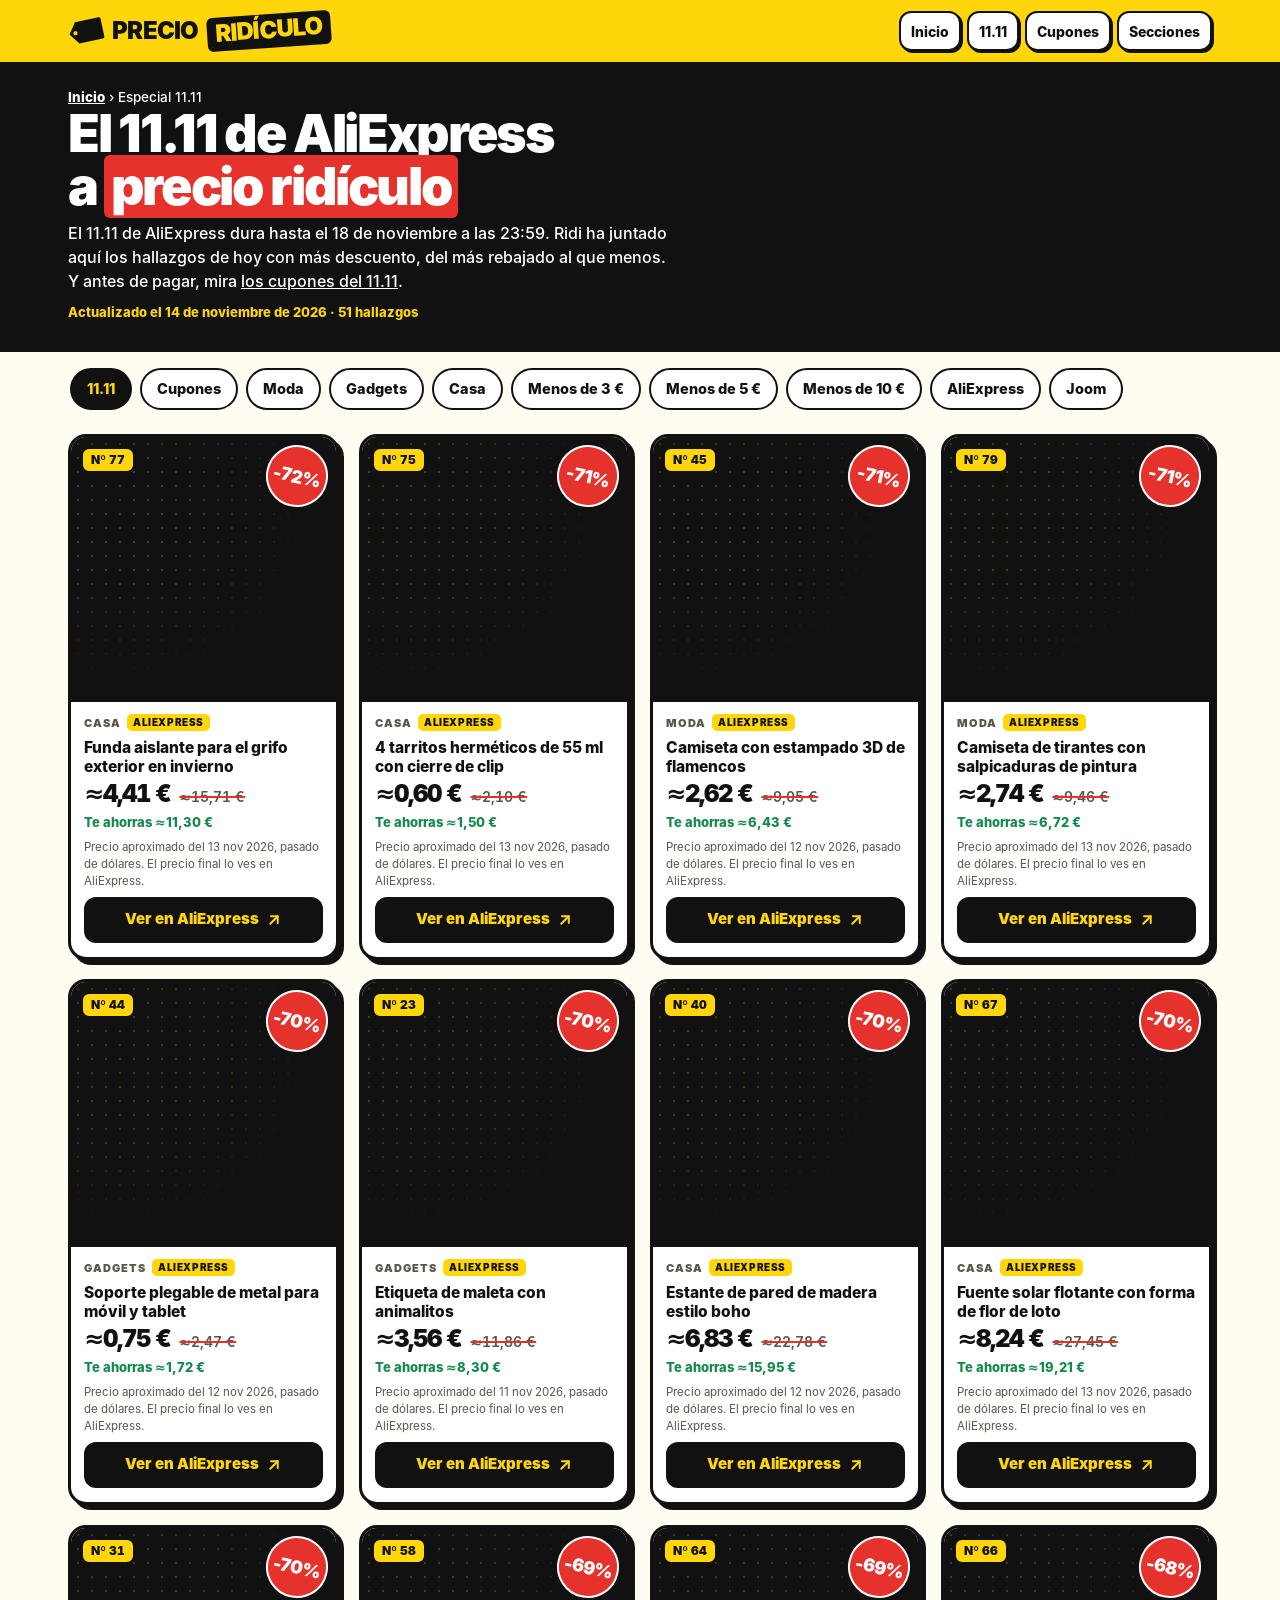
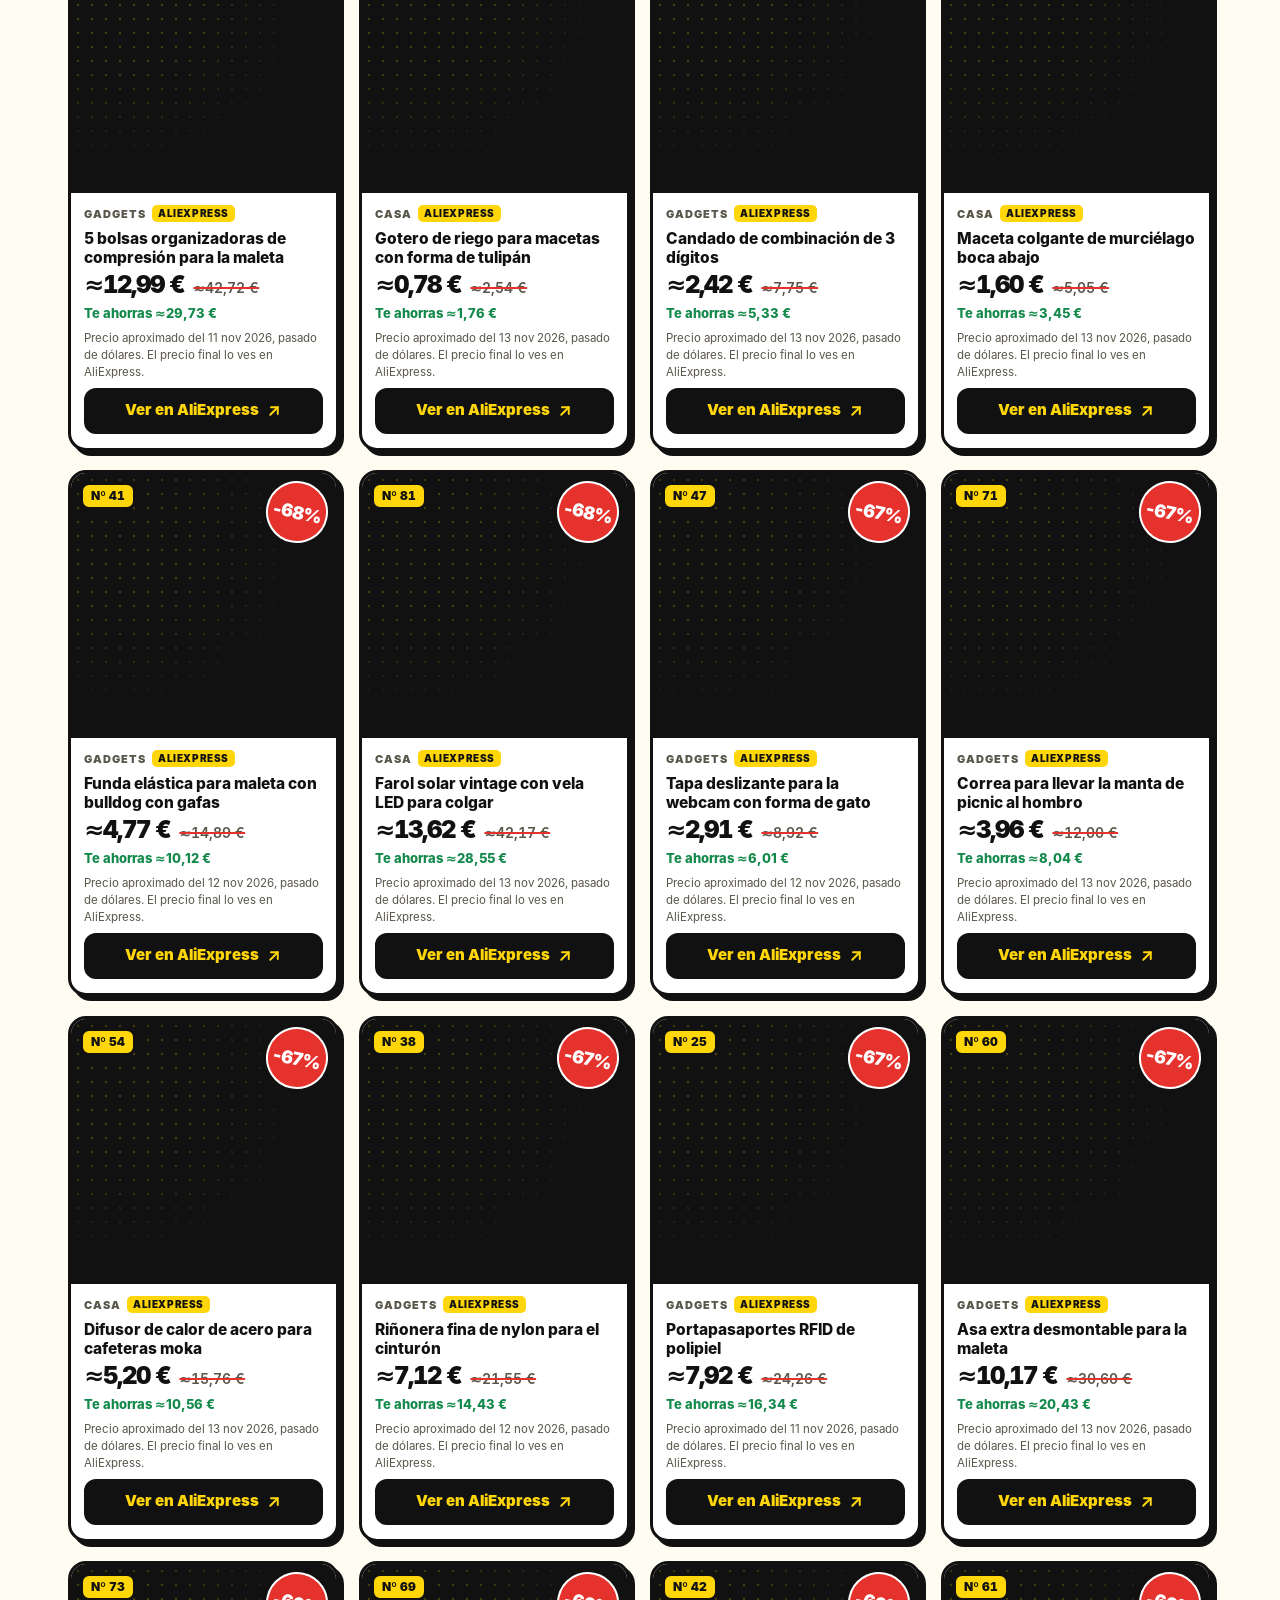
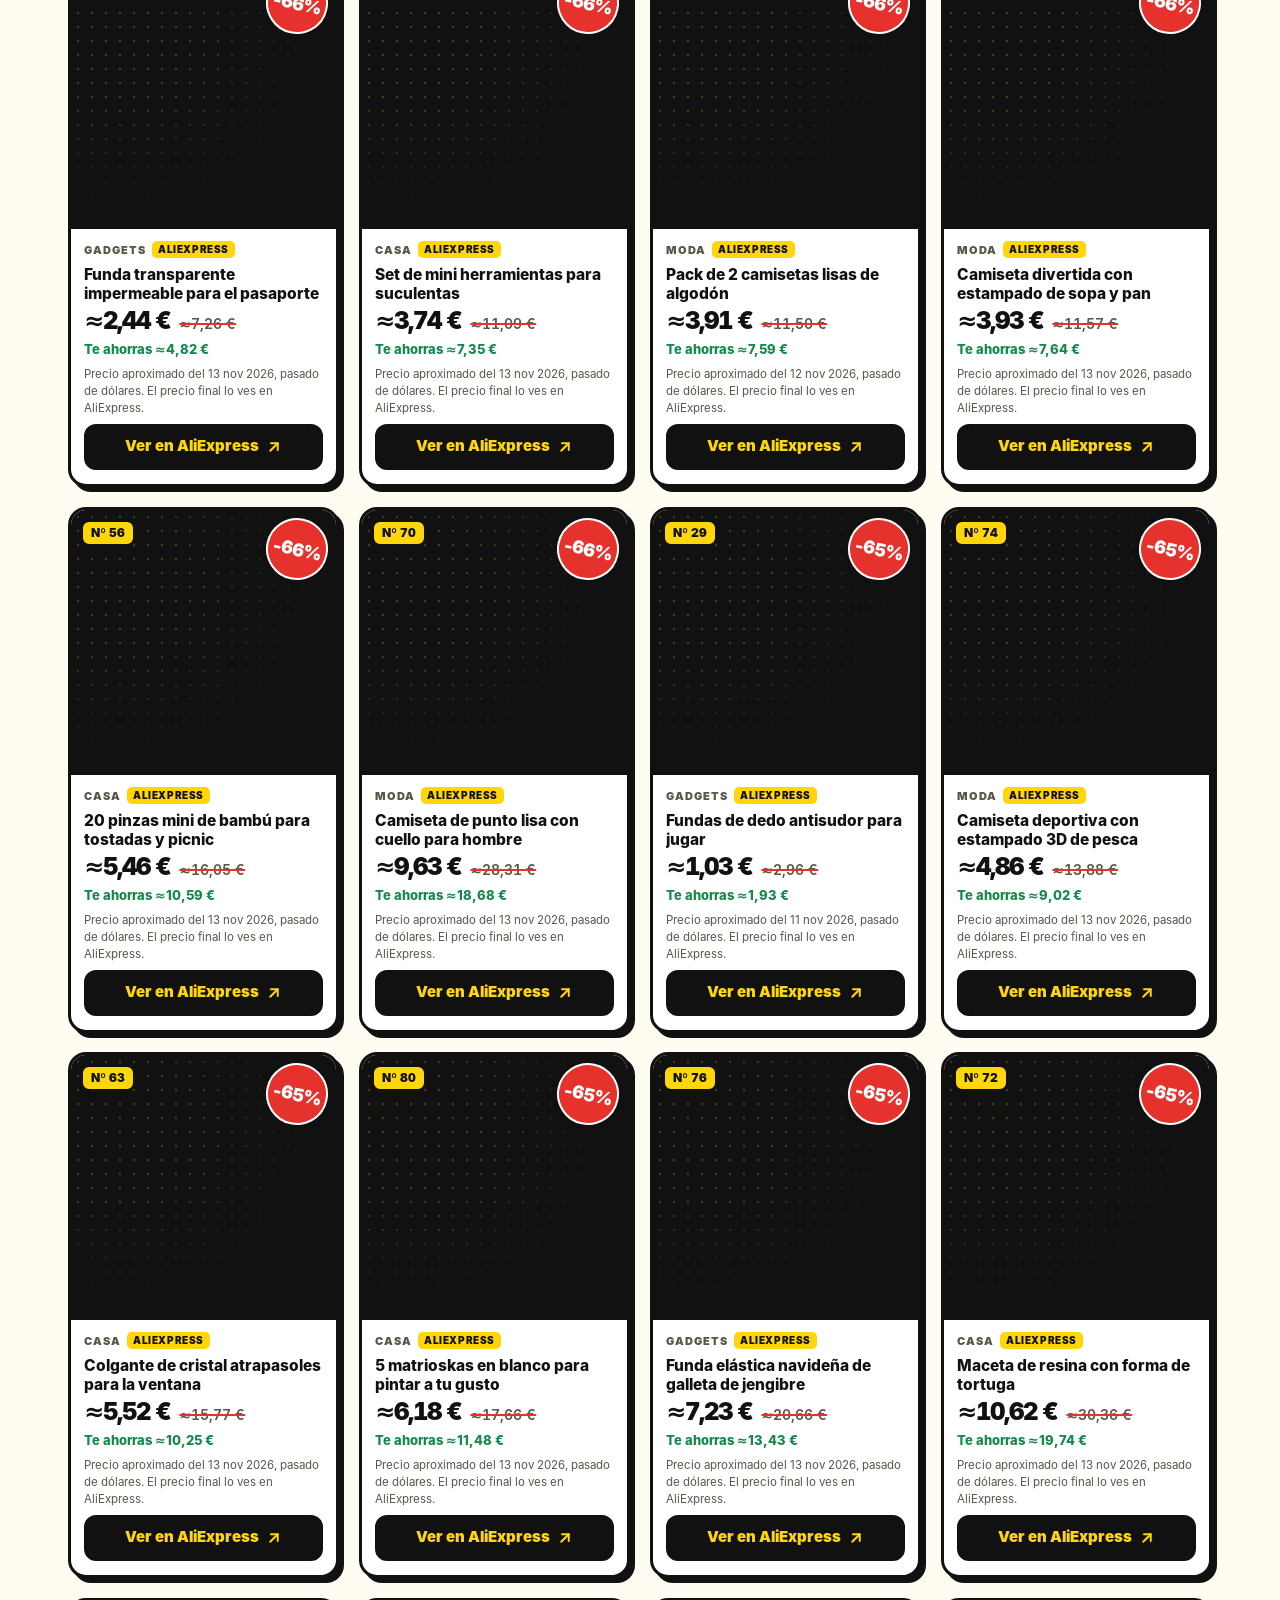
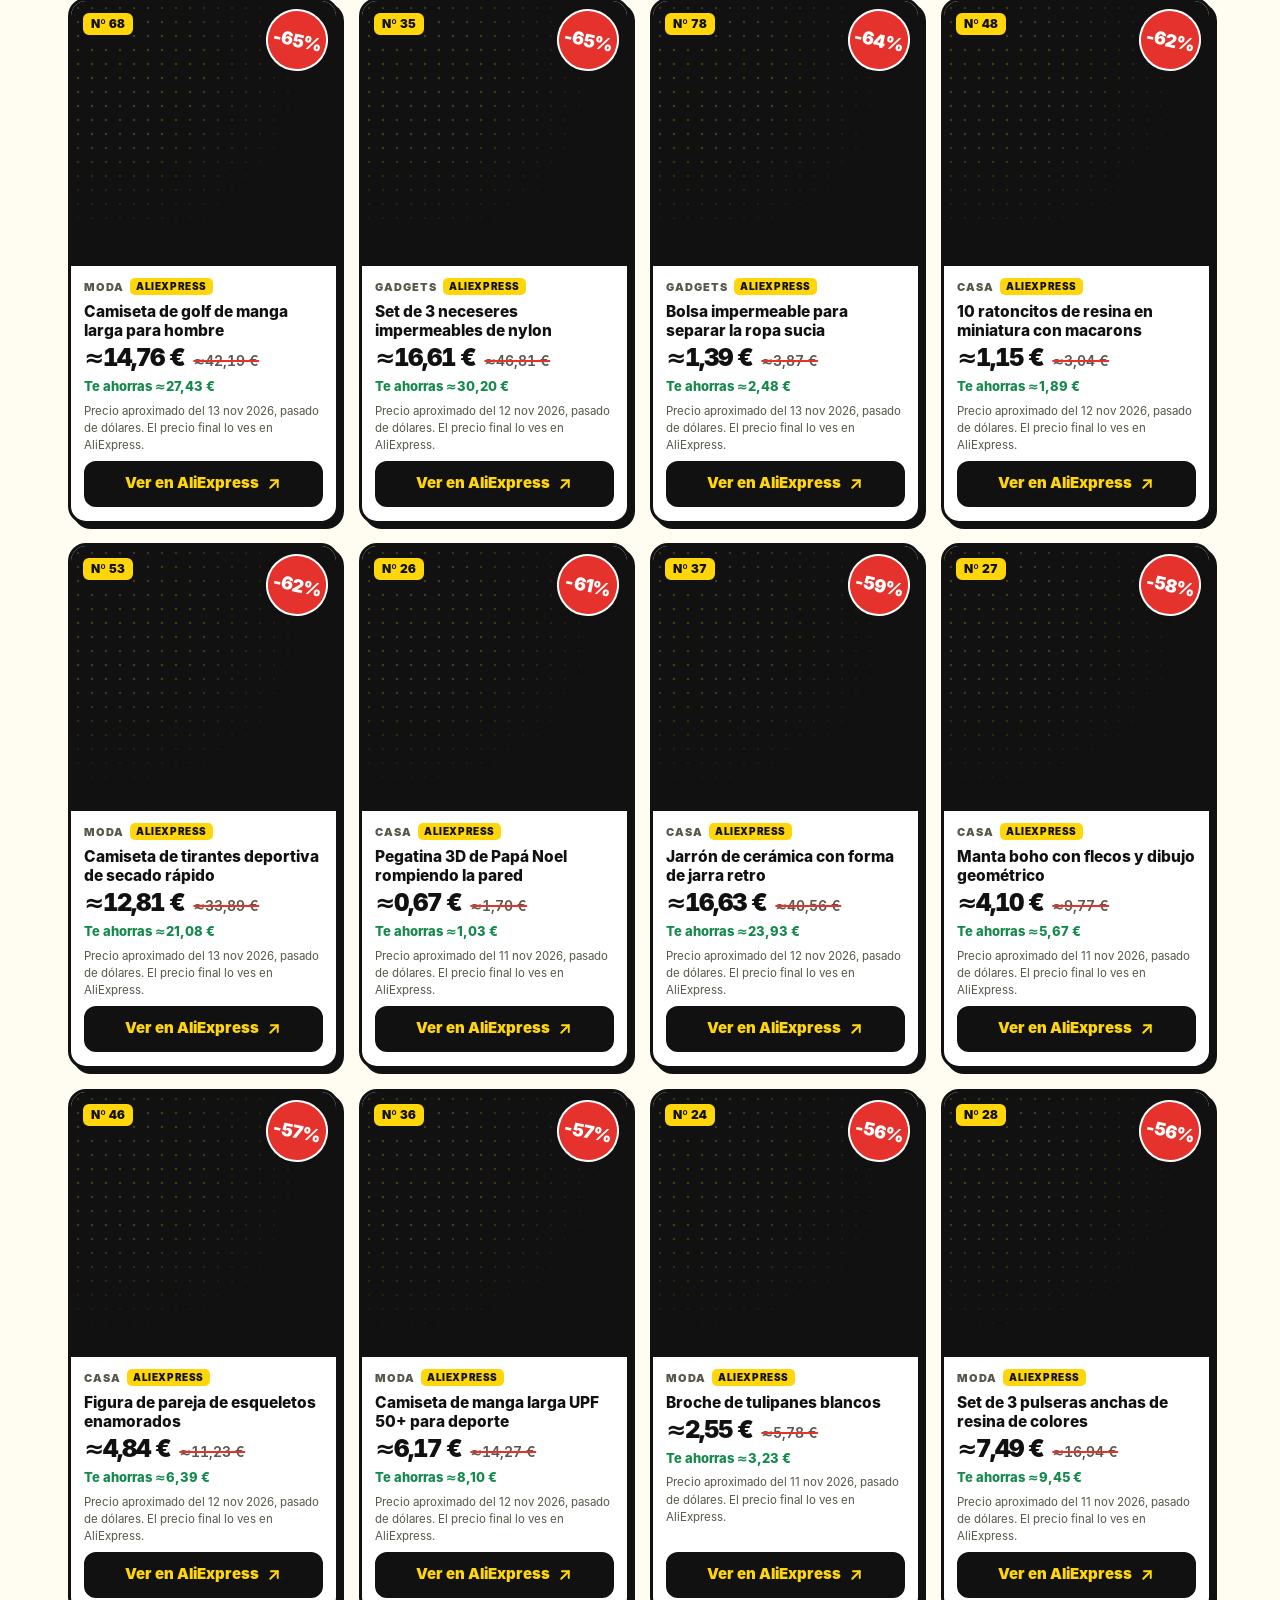
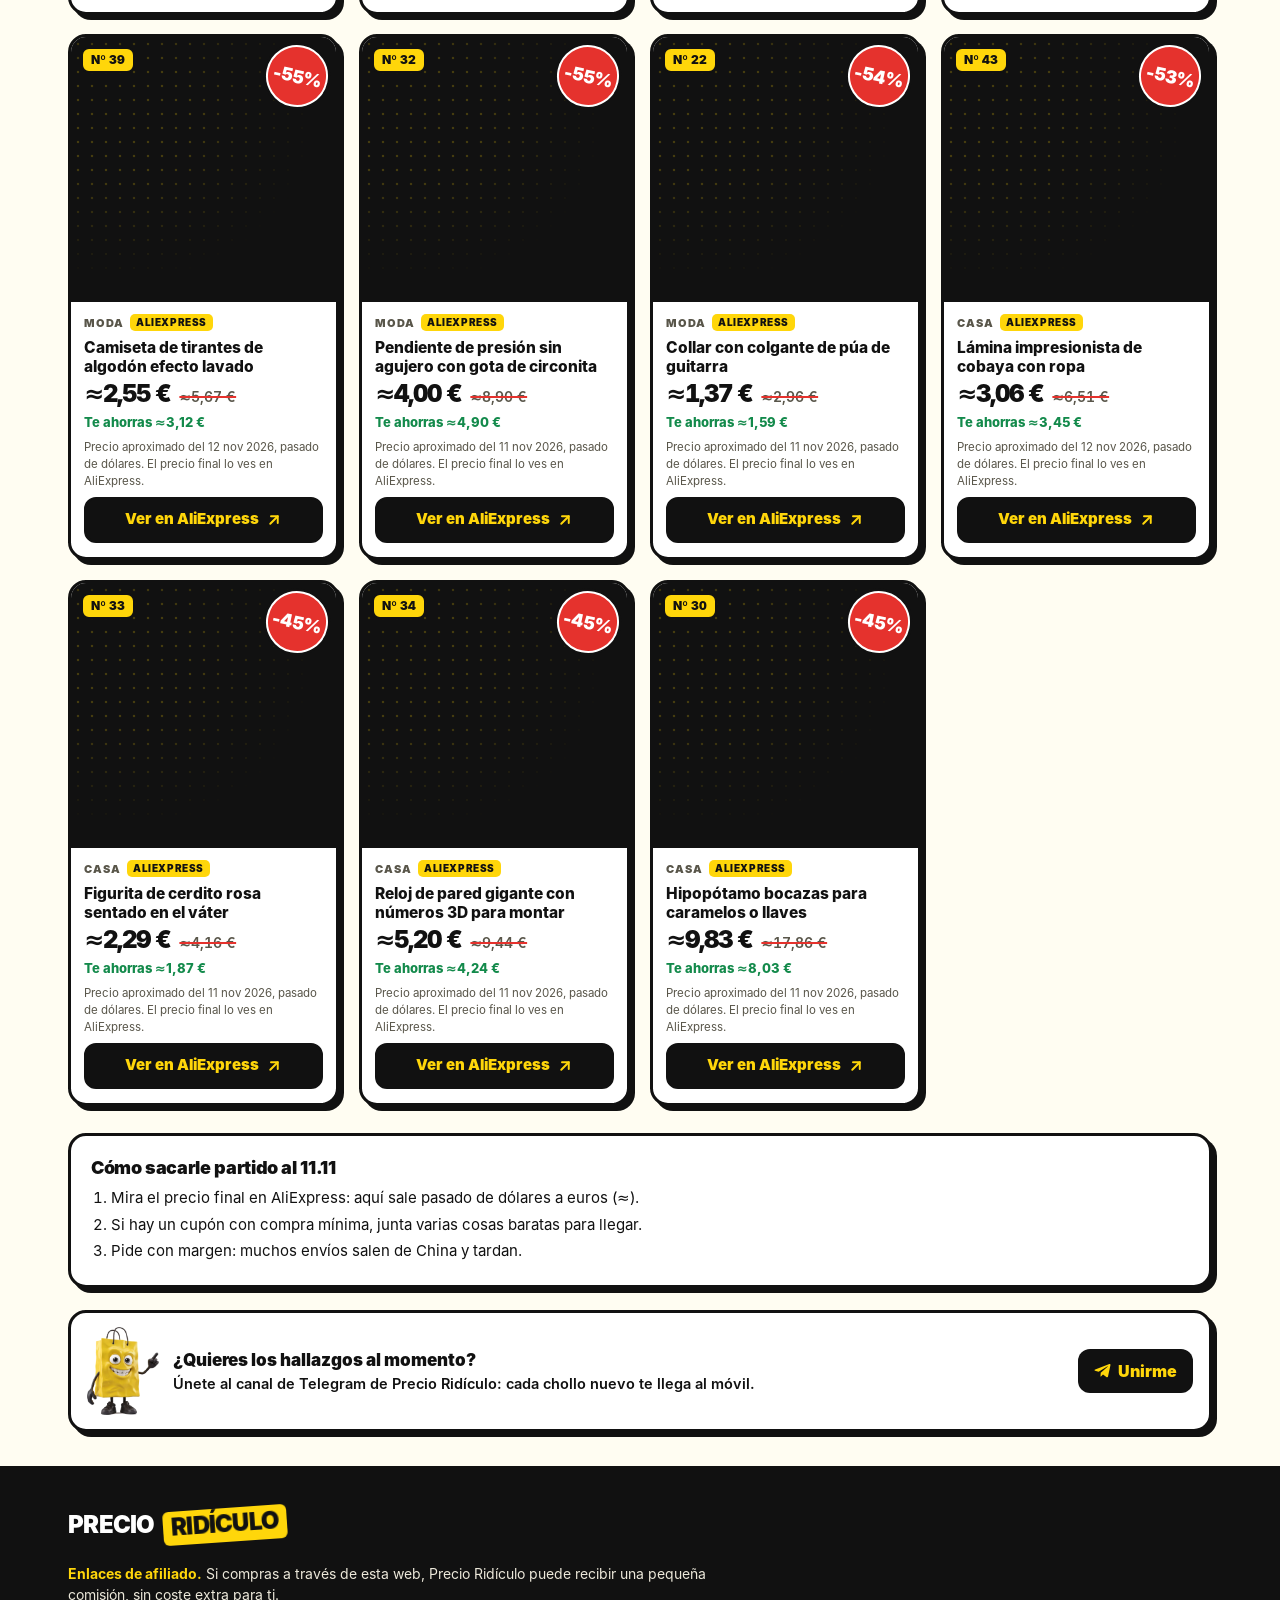
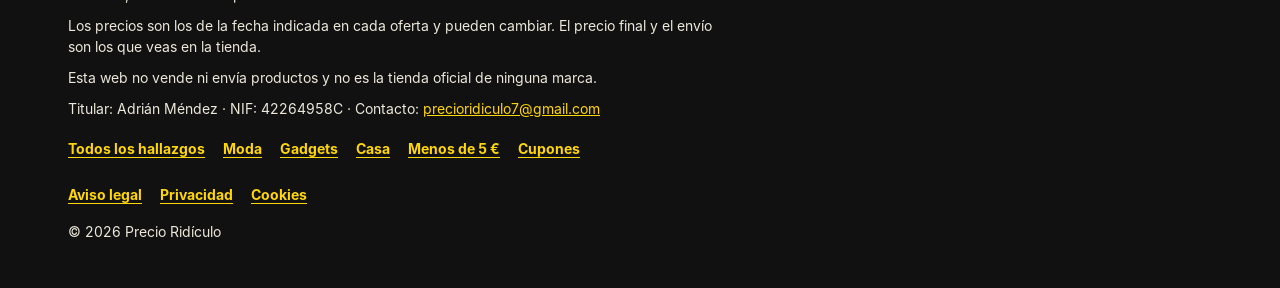
==== commit 93b1b22a: "Ofertas del 2026-11-14 Co-Authored-By: Claude Opus 5.5 <noreply@anthropic.com> Claude-Session: https" ====
--- a/11-11/index.html
+++ b/11-11/index.html
@@ -27,8 +27,8 @@
   </div>
 </header>
 <main>
-  <div class="cabeza-cat cabeza-1111"><div class="wrap"><p class="migas"><a href="/">Inicio</a> › Especial 11.11</p><h1>El 11.11 de AliExpress a <mark>precio ridículo</mark></h1><p>El 11.11 de AliExpress dura hasta el 18 de noviembre a las 23:59. Ridi ha juntado aquí los hallazgos de hoy con más descuento, del más rebajado al que menos. Y antes de pagar, mira <a href="/cupones/">los cupones del 11.11</a>.</p><p class="actualizado">Actualizado el 13 de noviembre de 2026 · 51 hallazgos</p></div></div>
-  <div class="wrap"><nav class="enlaces-cat" aria-label="Secciones"><a href="/11-11/" aria-current="page">11.11</a><a href="/cupones/">Cupones</a><a href="/ofertas/moda/">Moda</a><a href="/ofertas/gadgets/">Gadgets</a><a href="/ofertas/casa/">Casa</a><a href="/ofertas/menos-de-3-euros/">Menos de 3 €</a><a href="/ofertas/menos-de-5-euros/">Menos de 5 €</a><a href="/ofertas/menos-de-10-euros/">Menos de 10 €</a><a href="/ofertas/aliexpress/">AliExpress</a><a href="/ofertas/joom/">Joom</a></nav><div class="rejilla lista-cat"><article class="tarjeta"><a class="cartel" href="/#oferta-8" tabindex="-1" aria-hidden="true"><img class="producto" src="https://ae-pic-a1.aliexpress-media.com/kf/Scc413a93271640e1b4dce1f5884527faz.jpg" alt="Camiseta con estampado 3D de chihuahua" loading="lazy" onerror="this.remove()"><span class="pegatina-dto">-73%</span><span class="chapa"><span class="numero">Nº 8</span></span></a><div class="cuerpo"><span class="categoria">Moda<span class="tienda">AliExpress</span></span><h3><a href="/#oferta-8">Camiseta con estampado 3D de chihuahua</a></h3><div class="precios"><span class="precio">≈2,65 €</span><span class="antes"><span class="oculto">Antes </span>≈9,81 €</span></div><p class="ahorro">Te ahorras ≈7,16 €</p><p class="nota">Precio aproximado del 10 nov 2026, pasado de dólares. El precio final lo ves en AliExpress.</p><a class="boton" href="https://rzekl.com/g/1e8d114494994f380ebb16525dc3e8/?ulp=https%3A%2F%2Fs.click.aliexpress.com%2Fdeep_link.htm%3Faff_short_key%3D_c3s1yQkJ%26dl_target_url%3Dhttps%253A%252F%252Fwww.aliexpress.com%252Fitem%252F1005004253300361.html%253Fpdp_npi%253D6%252540dis%252521USD%25252111.00%2525212.97%252521%252521%25252111.00%2525212.97%252521%2525402140f88817942616896034181e0e31%25252112000028531851767%252521affd%252521%252521%252521%2525211%2525210%252521%26hot_product%3D1&amp;i=5&amp;f_id=50003&amp;subid=web" target="_blank" rel="sponsored nofollow noopener">Ver en AliExpress<svg viewBox="0 0 24 24" fill="none" stroke="currentColor" stroke-width="2.6" stroke-linecap="round" stroke-linejoin="round" aria-hidden="true"><path d="M7 17 17 7"/><path d="M8 7h9v9"/></svg></a></div></article><article class="tarjeta"><a class="cartel" href="/#oferta-45" tabindex="-1" aria-hidden="true"><img class="producto" src="https://ae-pic-a1.aliexpress-media.com/kf/S621f8ea7234c422b8d9cc6a752051878G.jpg" alt="Camiseta con estampado 3D de flamencos" loading="lazy" onerror="this.remove()"><span class="pegatina-dto">-71%</span><span class="chapa"><span class="numero">Nº 45</span></span></a><div class="cuerpo"><span class="categoria">Moda<span class="tienda">AliExpress</span></span><h3><a href="/#oferta-45">Camiseta con estampado 3D de flamencos</a></h3><div class="precios"><span class="precio">≈2,62 €</span><span class="antes"><span class="oculto">Antes </span>≈9,05 €</span></div><p class="ahorro">Te ahorras ≈6,43 €</p><p class="nota">Precio aproximado del 12 nov 2026, pasado de dólares. El precio final lo ves en AliExpress.</p><a class="boton" href="https://rzekl.com/g/1e8d114494994f380ebb16525dc3e8/?ulp=https%3A%2F%2Fs.click.aliexpress.com%2Fdeep_link.htm%3Faff_short_key%3D_c3s1yQkJ%26dl_target_url%3Dhttps%253A%252F%252Fwww.aliexpress.com%252Fitem%252F1005004223465351.html%253Fpdp_npi%253D6%252540dis%252521USD%25252110.07%2525212.92%252521%252521%25252110.07%2525212.92%252521%25254021013cc017944344548284105e0f96%25252112000028435729587%252521affd%252521%252521%252521%2525211%2525210%252521%26hot_product%3D1&amp;i=5&amp;f_id=50003&amp;subid=web" target="_blank" rel="sponsored nofollow noopener">Ver en AliExpress<svg viewBox="0 0 24 24" fill="none" stroke="currentColor" stroke-width="2.6" stroke-linecap="round" stroke-linejoin="round" aria-hidden="true"><path d="M7 17 17 7"/><path d="M8 7h9v9"/></svg></a></div></article><article class="tarjeta"><a class="cartel" href="/#oferta-44" tabindex="-1" aria-hidden="true"><img class="producto" src="https://ae-pic-a1.aliexpress-media.com/kf/S90feace0c59c42fb9f925d7b50630dcaC.jpg" alt="Soporte plegable de metal para móvil y tablet" loading="lazy" onerror="this.remove()"><span class="pegatina-dto">-70%</span><span class="chapa"><span class="numero">Nº 44</span></span></a><div class="cuerpo"><span class="categoria">Gadgets<span class="tienda">AliExpress</span></span><h3><a href="/#oferta-44">Soporte plegable de metal para móvil y tablet</a></h3><div class="precios"><span class="precio">≈0,75 €</span><span class="antes"><span class="oculto">Antes </span>≈2,47 €</span></div><p class="ahorro">Te ahorras ≈1,72 €</p><p class="nota">Precio aproximado del 12 nov 2026, pasado de dólares. El precio final lo ves en AliExpress.</p><a class="boton" href="https://rzekl.com/g/1e8d114494994f380ebb16525dc3e8/?ulp=https%3A%2F%2Fs.click.aliexpress.com%2Fdeep_link.htm%3Faff_short_key%3D_c3s1yQkJ%26dl_target_url%3Dhttps%253A%252F%252Fwww.aliexpress.com%252Fitem%252F1005012893354384.html%253Fpdp_npi%253D6%252540dis%252521USD%2525212.75%2525210.83%252521%252521%25252118.23%2525215.47%252521%2525400b8ded7b17942680172501940e0d8b%25252112000059666540088%252521affd%252521%252521%252521%2525211%2525210%252521%26hot_product%3D0&amp;i=5&amp;f_id=50002&amp;subid=web" target="_blank" rel="sponsored nofollow noopener">Ver en AliExpress<svg viewBox="0 0 24 24" fill="none" stroke="currentColor" stroke-width="2.6" stroke-linecap="round" stroke-linejoin="round" aria-hidden="true"><path d="M7 17 17 7"/><path d="M8 7h9v9"/></svg></a></div></article><article class="tarjeta"><a class="cartel" href="/#oferta-23" tabindex="-1" aria-hidden="true"><img class="producto" src="https://ae-pic-a1.aliexpress-media.com/kf/Sdac372db8a0c452387d5ce0c1c39a3894.jpg" alt="Etiqueta de maleta con animalitos" loading="lazy" onerror="this.remove()"><span class="pegatina-dto">-70%</span><span class="chapa"><span class="numero">Nº 23</span></span></a><div class="cuerpo"><span class="categoria">Gadgets<span class="tienda">AliExpress</span></span><h3><a href="/#oferta-23">Etiqueta de maleta con animalitos</a></h3><div class="precios"><span class="precio">≈3,56 €</span><span class="antes"><span class="oculto">Antes </span>≈11,86 €</span></div><p class="ahorro">Te ahorras ≈8,30 €</p><p class="nota">Precio aproximado del 11 nov 2026, pasado de dólares. El precio final lo ves en AliExpress.</p><a class="boton" href="https://rzekl.com/g/1e8d114494994f380ebb16525dc3e8/?ulp=https%3A%2F%2Fs.click.aliexpress.com%2Fdeep_link.htm%3Faff_short_key%3D_c3s1yQkJ%26dl_target_url%3Dhttps%253A%252F%252Fwww.aliexpress.com%252Fitem%252F1005013486949383.html%253Fpdp_npi%253D6%252540dis%252521USD%25252113.30%2525213.99%252521%252521%25252113.30%2525213.99%252521%252540214114e317942664868365032e0dc0%25252112000061255331755%252521affd%252521%252521%252521%2525211%2525210%252521%26hot_product%3D0&amp;i=5&amp;f_id=50002&amp;subid=web" target="_blank" rel="sponsored nofollow noopener">Ver en AliExpress<svg viewBox="0 0 24 24" fill="none" stroke="currentColor" stroke-width="2.6" stroke-linecap="round" stroke-linejoin="round" aria-hidden="true"><path d="M7 17 17 7"/><path d="M8 7h9v9"/></svg></a></div></article><article class="tarjeta"><a class="cartel" href="/#oferta-40" tabindex="-1" aria-hidden="true"><img class="producto" src="https://ae-pic-a1.aliexpress-media.com/kf/S42fe7cdd647a4c9c9087f45e7e671065R.jpg" alt="Estante de pared de madera estilo boho" loading="lazy" onerror="this.remove()"><span class="pegatina-dto">-70%</span><span class="chapa"><span class="numero">Nº 40</span></span></a><div class="cuerpo"><span class="categoria">Casa<span class="tienda">AliExpress</span></span><h3><a href="/#oferta-40">Estante de pared de madera estilo boho</a></h3><div class="precios"><span class="precio">≈6,83 €</span><span class="antes"><span class="oculto">Antes </span>≈22,78 €</span></div><p class="ahorro">Te ahorras ≈15,95 €</p><p class="nota">Precio aproximado del 12 nov 2026, pasado de dólares. El precio final lo ves en AliExpress.</p><a class="boton" href="https://rzekl.com/g/1e8d114494994f380ebb16525dc3e8/?ulp=https%3A%2F%2Fs.click.aliexpress.com%2Fdeep_link.htm%3Faff_short_key%3D_c3s1yQkJ%26dl_target_url%3Dhttps%253A%252F%252Fwww.aliexpress.com%252Fitem%252F1005011748013881.html%253Fpdp_npi%253D6%252540dis%252521USD%25252125.35%2525217.60%252521%252521%252521168.35%25252150.50%252521%2525400b8ded7b17944352206735859e0e2f%25252112000056431226095%252521affd%252521%252521%252521%2525211%2525210%252521%26hot_product%3D1&amp;i=5&amp;f_id=50003&amp;subid=web" target="_blank" rel="sponsored nofollow noopener">Ver en AliExpress<svg viewBox="0 0 24 24" fill="none" stroke="currentColor" stroke-width="2.6" stroke-linecap="round" stroke-linejoin="round" aria-hidden="true"><path d="M7 17 17 7"/><path d="M8 7h9v9"/></svg></a></div></article><article class="tarjeta"><a class="cartel" href="/#oferta-67" tabindex="-1" aria-hidden="true"><img class="producto" src="https://ae-pic-a1.aliexpress-media.com/kf/Sd08a73a5ba394e829e8802aab7feb108F.jpg" alt="Fuente solar flotante con forma de flor de loto" loading="lazy" onerror="this.remove()"><span class="pegatina-dto">-70%</span><span class="chapa"><span class="numero">Nº 67</span></span></a><div class="cuerpo"><span class="categoria">Casa<span class="tienda">AliExpress</span></span><h3><a href="/#oferta-67">Fuente solar flotante con forma de flor de loto</a></h3><div class="precios"><span class="precio">≈8,24 €</span><span class="antes"><span class="oculto">Antes </span>≈27,45 €</span></div><p class="ahorro">Te ahorras ≈19,21 €</p><p class="nota">Precio aproximado del 13 nov 2026, pasado de dólares. El precio final lo ves en AliExpress.</p><a class="boton" href="https://rzekl.com/g/1e8d114494994f380ebb16525dc3e8/?ulp=https%3A%2F%2Fs.click.aliexpress.com%2Fdeep_link.htm%3Faff_short_key%3D_c3s1yQkJ%26dl_target_url%3Dhttps%253A%252F%252Fwww.aliexpress.com%252Fitem%252F1005013324082251.html%253Fpdp_npi%253D6%252540dis%252521USD%25252130.42%2525219.13%252521%252521%25252130.42%2525219.13%252521%2525402140d36217944390676393629e0d8c%25252112000060854280276%252521affd%252521%252521%252521%2525211%2525210%252521%26hot_product%3D0&amp;i=5&amp;f_id=50002&amp;subid=web" target="_blank" rel="sponsored nofollow noopener">Ver en AliExpress<svg viewBox="0 0 24 24" fill="none" stroke="currentColor" stroke-width="2.6" stroke-linecap="round" stroke-linejoin="round" aria-hidden="true"><path d="M7 17 17 7"/><path d="M8 7h9v9"/></svg></a></div></article><article class="tarjeta"><a class="cartel" href="/#oferta-31" tabindex="-1" aria-hidden="true"><img class="producto" src="https://ae-pic-a1.aliexpress-media.com/kf/Sa57d9b10b8e24fa0bf8ae618b20661eaW.jpg" alt="5 bolsas organizadoras de compresión para la maleta" loading="lazy" onerror="this.remove()"><span class="pegatina-dto">-70%</span><span class="chapa"><span class="numero">Nº 31</span></span></a><div class="cuerpo"><span class="categoria">Gadgets<span class="tienda">AliExpress</span></span><h3><a href="/#oferta-31">5 bolsas organizadoras de compresión para la maleta</a></h3><div class="precios"><span class="precio">≈12,99 €</span><span class="antes"><span class="oculto">Antes </span>≈42,72 €</span></div><p class="ahorro">Te ahorras ≈29,73 €</p><p class="nota">Precio aproximado del 11 nov 2026, pasado de dólares. El precio final lo ves en AliExpress.</p><a class="boton" href="https://rzekl.com/g/1e8d114494994f380ebb16525dc3e8/?ulp=https%3A%2F%2Fs.click.aliexpress.com%2Fdeep_link.htm%3Faff_short_key%3D_c3s1yQkJ%26dl_target_url%3Dhttps%253A%252F%252Fwww.aliexpress.com%252Fitem%252F1005013559173576.html%253Fpdp_npi%253D6%252540dis%252521USD%25252147.91%25252114.57%252521%252521%252521318.16%25252196.79%252521%2525402151fce817942664683808932e0c80%25252112000061520984905%252521affd%252521%252521%252521%2525211%2525210%252521%26hot_product%3D0&amp;i=5&amp;f_id=50002&amp;subid=web" target="_blank" rel="sponsored nofollow noopener">Ver en AliExpress<svg viewBox="0 0 24 24" fill="none" stroke="currentColor" stroke-width="2.6" stroke-linecap="round" stroke-linejoin="round" aria-hidden="true"><path d="M7 17 17 7"/><path d="M8 7h9v9"/></svg></a></div></article><article class="tarjeta"><a class="cartel" href="/#oferta-58" tabindex="-1" aria-hidden="true"><img class="producto" src="https://ae-pic-a1.aliexpress-media.com/kf/S737c4372522144a8b0d8bdef27d48ad7q.jpg" alt="Gotero de riego para macetas con forma de tulipán" loading="lazy" onerror="this.remove()"><span class="pegatina-dto">-69%</span><span class="chapa"><span class="numero">Nº 58</span></span></a><div class="cuerpo"><span class="categoria">Casa<span class="tienda">AliExpress</span></span><h3><a href="/#oferta-58">Gotero de riego para macetas con forma de tulipán</a></h3><div class="precios"><span class="precio">≈0,78 €</span><span class="antes"><span class="oculto">Antes </span>≈2,54 €</span></div><p class="ahorro">Te ahorras ≈1,76 €</p><p class="nota">Precio aproximado del 13 nov 2026, pasado de dólares. El precio final lo ves en AliExpress.</p><a class="boton" href="https://rzekl.com/g/1e8d114494994f380ebb16525dc3e8/?ulp=https%3A%2F%2Fs.click.aliexpress.com%2Fdeep_link.htm%3Faff_short_key%3D_c3s1yQkJ%26dl_target_url%3Dhttps%253A%252F%252Fwww.aliexpress.com%252Fitem%252F1005013080324735.html%253Fpdp_npi%253D6%252540dis%252521USD%2525212.81%2525210.86%252521%252521%25252118.68%2525215.73%252521%252540210152bd17944392022888713e0f4a%25252112000060174727371%252521affd%252521%252521%252521%2525211%2525210%252521%26hot_product%3D0&amp;i=5&amp;f_id=50002&amp;subid=web" target="_blank" rel="sponsored nofollow noopener">Ver en AliExpress<svg viewBox="0 0 24 24" fill="none" stroke="currentColor" stroke-width="2.6" stroke-linecap="round" stroke-linejoin="round" aria-hidden="true"><path d="M7 17 17 7"/><path d="M8 7h9v9"/></svg></a></div></article><article class="tarjeta"><a class="cartel" href="/#oferta-64" tabindex="-1" aria-hidden="true"><img class="producto" src="https://ae-pic-a1.aliexpress-media.com/kf/S2513dc5235e94b9ca7f550546f6ea9f4M.jpg" alt="Candado de combinación de 3 dígitos" loading="lazy" onerror="this.remove()"><span class="pegatina-dto">-69%</span><span class="chapa"><span class="numero">Nº 64</span></span></a><div class="cuerpo"><span class="categoria">Gadgets<span class="tienda">AliExpress</span></span><h3><a href="/#oferta-64">Candado de combinación de 3 dígitos</a></h3><div class="precios"><span class="precio">≈2,42 €</span><span class="antes"><span class="oculto">Antes </span>≈7,75 €</span></div><p class="ahorro">Te ahorras ≈5,33 €</p><p class="nota">Precio aproximado del 13 nov 2026, pasado de dólares. El precio final lo ves en AliExpress.</p><a class="boton" href="https://rzekl.com/g/1e8d114494994f380ebb16525dc3e8/?ulp=https%3A%2F%2Fs.click.aliexpress.com%2Fdeep_link.htm%3Faff_short_key%3D_c3s1yQkJ%26dl_target_url%3Dhttps%253A%252F%252Fwww.aliexpress.com%252Fitem%252F1005013555800273.html%253Fpdp_npi%253D6%252540dis%252521USD%2525218.59%2525212.68%252521%252521%25252157.04%25252117.77%252521%2525402151fce817944392840778300e0eaf%25252112000061479562740%252521affd%252521%252521%252521%2525211%2525210%252521%26hot_product%3D0&amp;i=5&amp;f_id=50002&amp;subid=web" target="_blank" rel="sponsored nofollow noopener">Ver en AliExpress<svg viewBox="0 0 24 24" fill="none" stroke="currentColor" stroke-width="2.6" stroke-linecap="round" stroke-linejoin="round" aria-hidden="true"><path d="M7 17 17 7"/><path d="M8 7h9v9"/></svg></a></div></article><article class="tarjeta"><a class="cartel" href="/#oferta-19" tabindex="-1" aria-hidden="true"><img class="producto" src="https://ae-pic-a1.aliexpress-media.com/kf/S61adfc09779a498695e259295b8042a7V.jpg" alt="Tiara de cristales tipo corona de reina" loading="lazy" onerror="this.remove()"><span class="pegatina-dto">-69%</span><span class="chapa"><span class="numero">Nº 19</span></span></a><div class="cuerpo"><span class="categoria">Moda<span class="tienda">AliExpress</span></span><h3><a href="/#oferta-19">Tiara de cristales tipo corona de reina</a></h3><div class="precios"><span class="precio">≈19,30 €</span><span class="antes"><span class="oculto">Antes </span>≈62,24 €</span></div><p class="ahorro">Te ahorras ≈42,94 €</p><p class="nota">Precio aproximado del 10 nov 2026, pasado de dólares. El precio final lo ves en AliExpress.</p><a class="boton" href="https://rzekl.com/g/1e8d114494994f380ebb16525dc3e8/?ulp=https%3A%2F%2Fs.click.aliexpress.com%2Fdeep_link.htm%3Faff_short_key%3D_c3s1yQkJ%26dl_target_url%3Dhttps%253A%252F%252Fwww.aliexpress.com%252Fitem%252F1005011748652232.html%253Fpdp_npi%253D6%252540dis%252521USD%25252169.80%25252121.64%252521%252521%252521463.50%252521143.68%252521%2525402151fce817942633172004287e0c5b%25252112000056610199701%252521affd%252521%252521%252521%2525211%2525210%252521%26hot_product%3D1&amp;i=5&amp;f_id=50003&amp;subid=web" target="_blank" rel="sponsored nofollow noopener">Ver en AliExpress<svg viewBox="0 0 24 24" fill="none" stroke="currentColor" stroke-width="2.6" stroke-linecap="round" stroke-linejoin="round" aria-hidden="true"><path d="M7 17 17 7"/><path d="M8 7h9v9"/></svg></a></div></article><article class="tarjeta"><a class="cartel" href="/#oferta-66" tabindex="-1" aria-hidden="true"><img class="producto" src="https://ae-pic-a1.aliexpress-media.com/kf/Sb514693fad65413b9a685313c84b1f2e6.jpg" alt="Maceta colgante de murciélago boca abajo" loading="lazy" onerror="this.remove()"><span class="pegatina-dto">-68%</span><span class="chapa"><span class="numero">Nº 66</span></span></a><div class="cuerpo"><span class="categoria">Casa<span class="tienda">AliExpress</span></span><h3><a href="/#oferta-66">Maceta colgante de murciélago boca abajo</a></h3><div class="precios"><span class="precio">≈1,60 €</span><span class="antes"><span class="oculto">Antes </span>≈5,05 €</span></div><p class="ahorro">Te ahorras ≈3,45 €</p><p class="nota">Precio aproximado del 13 nov 2026, pasado de dólares. El precio final lo ves en AliExpress.</p><a class="boton" href="https://rzekl.com/g/1e8d114494994f380ebb16525dc3e8/?ulp=https%3A%2F%2Fs.click.aliexpress.com%2Fdeep_link.htm%3Faff_short_key%3D_c3s1yQkJ%26dl_target_url%3Dhttps%253A%252F%252Fwww.aliexpress.com%252Fitem%252F1005013263271215.html%253Fpdp_npi%253D6%252540dis%252521USD%2525215.60%2525211.77%252521%252521%25252137.20%25252111.78%252521%2525402140d36117944391732102301e0f24%25252112000060720692195%252521affd%252521%252521%252521%2525211%2525210%252521%26hot_product%3D0&amp;i=5&amp;f_id=50002&amp;subid=web" target="_blank" rel="sponsored nofollow noopener">Ver en AliExpress<svg viewBox="0 0 24 24" fill="none" stroke="currentColor" stroke-width="2.6" stroke-linecap="round" stroke-linejoin="round" aria-hidden="true"><path d="M7 17 17 7"/><path d="M8 7h9v9"/></svg></a></div></article><article class="tarjeta"><a class="cartel" href="/#oferta-41" tabindex="-1" aria-hidden="true"><img class="producto" src="https://ae-pic-a1.aliexpress-media.com/kf/S3bc99307f62d4cb69004c175bebe5ec1D.jpg" alt="Funda elástica para maleta con bulldog con gafas" loading="lazy" onerror="this.remove()"><span class="pegatina-dto">-68%</span><span class="chapa"><span class="numero">Nº 41</span></span></a><div class="cuerpo"><span class="categoria">Gadgets<span class="tienda">AliExpress</span></span><h3><a href="/#oferta-41">Funda elástica para maleta con bulldog con gafas</a></h3><div class="precios"><span class="precio">≈4,77 €</span><span class="antes"><span class="oculto">Antes </span>≈14,89 €</span></div><p class="ahorro">Te ahorras ≈10,12 €</p><p class="nota">Precio aproximado del 12 nov 2026, pasado de dólares. El precio final lo ves en AliExpress.</p><a class="boton" href="https://rzekl.com/g/1e8d114494994f380ebb16525dc3e8/?ulp=https%3A%2F%2Fs.click.aliexpress.com%2Fdeep_link.htm%3Faff_short_key%3D_c3s1yQkJ%26dl_target_url%3Dhttps%253A%252F%252Fwww.aliexpress.com%252Fitem%252F1005009640557117.html%253Fpdp_npi%253D6%252540dis%252521USD%25252116.57%2525215.31%252521%252521%252521110.00%25252135.20%252521%2525402102f1cd17942664863344443e10a1%25252112000049725689736%252521affd%252521%252521%252521%2525211%2525210%252521%26hot_product%3D0&amp;i=5&amp;f_id=50002&amp;subid=web" target="_blank" rel="sponsored nofollow noopener">Ver en AliExpress<svg viewBox="0 0 24 24" fill="none" stroke="currentColor" stroke-width="2.6" stroke-linecap="round" stroke-linejoin="round" aria-hidden="true"><path d="M7 17 17 7"/><path d="M8 7h9v9"/></svg></a></div></article><article class="tarjeta"><a class="cartel" href="/#oferta-47" tabindex="-1" aria-hidden="true"><img class="producto" src="https://ae-pic-a1.aliexpress-media.com/kf/S8733a78a661f41c0989d0c03a4bd57cbo.jpg" alt="Tapa deslizante para la webcam con forma de gato" loading="lazy" onerror="this.remove()"><span class="pegatina-dto">-67%</span><span class="chapa"><span class="numero">Nº 47</span></span></a><div class="cuerpo"><span class="categoria">Gadgets<span class="tienda">AliExpress</span></span><h3><a href="/#oferta-47">Tapa deslizante para la webcam con forma de gato</a></h3><div class="precios"><span class="precio">≈2,91 €</span><span class="antes"><span class="oculto">Antes </span>≈8,92 €</span></div><p class="ahorro">Te ahorras ≈6,01 €</p><p class="nota">Precio aproximado del 12 nov 2026, pasado de dólares. El precio final lo ves en AliExpress.</p><a class="boton" href="https://rzekl.com/g/1e8d114494994f380ebb16525dc3e8/?ulp=https%3A%2F%2Fs.click.aliexpress.com%2Fdeep_link.htm%3Faff_short_key%3D_c3s1yQkJ%26dl_target_url%3Dhttps%253A%252F%252Fwww.aliexpress.com%252Fitem%252F1005013526723554.html%253Fpdp_npi%253D6%252540dis%252521USD%2525219.92%2525213.24%252521%252521%25252165.90%25252121.57%252521%2525402141149b17942679481855410e0cf4%25252112000061378785655%252521affd%252521%252521%252521%2525211%2525210%252521%26hot_product%3D0&amp;i=5&amp;f_id=50002&amp;subid=web" target="_blank" rel="sponsored nofollow noopener">Ver en AliExpress<svg viewBox="0 0 24 24" fill="none" stroke="currentColor" stroke-width="2.6" stroke-linecap="round" stroke-linejoin="round" aria-hidden="true"><path d="M7 17 17 7"/><path d="M8 7h9v9"/></svg></a></div></article><article class="tarjeta"><a class="cartel" href="/#oferta-54" tabindex="-1" aria-hidden="true"><img class="producto" src="https://ae-pic-a1.aliexpress-media.com/kf/S9ad77718b7a44f24a306850425fa4861d.jpeg" alt="Difusor de calor de acero para cafeteras moka" loading="lazy" onerror="this.remove()"><span class="pegatina-dto">-67%</span><span class="chapa"><span class="numero">Nº 54</span></span></a><div class="cuerpo"><span class="categoria">Casa<span class="tienda">AliExpress</span></span><h3><a href="/#oferta-54">Difusor de calor de acero para cafeteras moka</a></h3><div class="precios"><span class="precio">≈5,20 €</span><span class="antes"><span class="oculto">Antes </span>≈15,76 €</span></div><p class="ahorro">Te ahorras ≈10,56 €</p><p class="nota">Precio aproximado del 13 nov 2026, pasado de dólares. El precio final lo ves en AliExpress.</p><a class="boton" href="https://rzekl.com/g/1e8d114494994f380ebb16525dc3e8/?ulp=https%3A%2F%2Fs.click.aliexpress.com%2Fdeep_link.htm%3Faff_short_key%3D_c3s1yQkJ%26dl_target_url%3Dhttps%253A%252F%252Fwww.aliexpress.com%252Fitem%252F1005012952178409.html%253Fpdp_npi%253D6%252540dis%252521USD%25252117.46%2525215.76%252521%252521%252521115.96%25252138.27%252521%2525402101611117944390625894392e0ede%25252112000059802413674%252521affd%252521%252521%252521%2525211%2525210%252521%26hot_product%3D0&amp;i=5&amp;f_id=50002&amp;subid=web" target="_blank" rel="sponsored nofollow noopener">Ver en AliExpress<svg viewBox="0 0 24 24" fill="none" stroke="currentColor" stroke-width="2.6" stroke-linecap="round" stroke-linejoin="round" aria-hidden="true"><path d="M7 17 17 7"/><path d="M8 7h9v9"/></svg></a></div></article><article class="tarjeta"><a class="cartel" href="/#oferta-38" tabindex="-1" aria-hidden="true"><img class="producto" src="https://ae-pic-a1.aliexpress-media.com/kf/S978fd56eff884560be255b9ef8723d26g.jpg" alt="Riñonera fina de nylon para el cinturón" loading="lazy" onerror="this.remove()"><span class="pegatina-dto">-67%</span><span class="chapa"><span class="numero">Nº 38</span></span></a><div class="cuerpo"><span class="categoria">Gadgets<span class="tienda">AliExpress</span></span><h3><a href="/#oferta-38">Riñonera fina de nylon para el cinturón</a></h3><div class="precios"><span class="precio">≈7,12 €</span><span class="antes"><span class="oculto">Antes </span>≈21,55 €</span></div><p class="ahorro">Te ahorras ≈14,43 €</p><p class="nota">Precio aproximado del 12 nov 2026, pasado de dólares. El precio final lo ves en AliExpress.</p><a class="boton" href="https://rzekl.com/g/1e8d114494994f380ebb16525dc3e8/?ulp=https%3A%2F%2Fs.click.aliexpress.com%2Fdeep_link.htm%3Faff_short_key%3D_c3s1yQkJ%26dl_target_url%3Dhttps%253A%252F%252Fwww.aliexpress.com%252Fitem%252F1005013271967501.html%253Fpdp_npi%253D6%252540dis%252521USD%25252123.98%2525217.92%252521%252521%252521159.21%25252152.54%252521%2525402151fce817942664886036037e0e6d%25252112000060685957661%252521affd%252521%252521%252521%2525211%2525210%252521%26hot_product%3D0&amp;i=5&amp;f_id=50002&amp;subid=web" target="_blank" rel="sponsored nofollow noopener">Ver en AliExpress<svg viewBox="0 0 24 24" fill="none" stroke="currentColor" stroke-width="2.6" stroke-linecap="round" stroke-linejoin="round" aria-hidden="true"><path d="M7 17 17 7"/><path d="M8 7h9v9"/></svg></a></div></article><article class="tarjeta"><a class="cartel" href="/#oferta-25" tabindex="-1" aria-hidden="true"><img class="producto" src="https://ae-pic-a1.aliexpress-media.com/kf/S72e7ebf7650940fdb1034ffb2f6c8c58b.jpg" alt="Portapasaportes RFID de polipiel" loading="lazy" onerror="this.remove()"><span class="pegatina-dto">-67%</span><span class="chapa"><span class="numero">Nº 25</span></span></a><div class="cuerpo"><span class="categoria">Gadgets<span class="tienda">AliExpress</span></span><h3><a href="/#oferta-25">Portapasaportes RFID de polipiel</a></h3><div class="precios"><span class="precio">≈7,92 €</span><span class="antes"><span class="oculto">Antes </span>≈24,26 €</span></div><p class="ahorro">Te ahorras ≈16,34 €</p><p class="nota">Precio aproximado del 11 nov 2026, pasado de dólares. El precio final lo ves en AliExpress.</p><a class="boton" href="https://rzekl.com/g/1e8d114494994f380ebb16525dc3e8/?ulp=https%3A%2F%2Fs.click.aliexpress.com%2Fdeep_link.htm%3Faff_short_key%3D_c3s1yQkJ%26dl_target_url%3Dhttps%253A%252F%252Fwww.aliexpress.com%252Fitem%252F1005013380818240.html%253Fpdp_npi%253D6%252540dis%252521USD%25252127.20%2525218.88%252521%252521%252521180.64%25252159.01%252521%2525402151fce817942664611146535e0e2b%25252112000060945605729%252521affd%252521%252521%252521%2525211%2525210%252521%26hot_product%3D0&amp;i=5&amp;f_id=50002&amp;subid=web" target="_blank" rel="sponsored nofollow noopener">Ver en AliExpress<svg viewBox="0 0 24 24" fill="none" stroke="currentColor" stroke-width="2.6" stroke-linecap="round" stroke-linejoin="round" aria-hidden="true"><path d="M7 17 17 7"/><path d="M8 7h9v9"/></svg></a></div></article><article class="tarjeta"><a class="cartel" href="/#oferta-60" tabindex="-1" aria-hidden="true"><img class="producto" src="https://ae-pic-a1.aliexpress-media.com/kf/S8577e737be624f038e0884aec978fd98x.jpg" alt="Asa extra desmontable para la maleta" loading="lazy" onerror="this.remove()"><span class="pegatina-dto">-67%</span><span class="chapa"><span class="numero">Nº 60</span></span></a><div class="cuerpo"><span class="categoria">Gadgets<span class="tienda">AliExpress</span></span><h3><a href="/#oferta-60">Asa extra desmontable para la maleta</a></h3><div class="precios"><span class="precio">≈10,17 €</span><span class="antes"><span class="oculto">Antes </span>≈30,60 €</span></div><p class="ahorro">Te ahorras ≈20,43 €</p><p class="nota">Precio aproximado del 13 nov 2026, pasado de dólares. El precio final lo ves en AliExpress.</p><a class="boton" href="https://rzekl.com/g/1e8d114494994f380ebb16525dc3e8/?ulp=https%3A%2F%2Fs.click.aliexpress.com%2Fdeep_link.htm%3Faff_short_key%3D_c3s1yQkJ%26dl_target_url%3Dhttps%253A%252F%252Fwww.aliexpress.com%252Fitem%252F1005013515134984.html%253Fpdp_npi%253D6%252540dis%252521USD%25252133.91%25252111.27%252521%252521%252521225.18%25252174.82%252521%25254021013cc617944392246398038e1056%25252112000061369134180%252521affd%252521%252521%252521%2525211%2525210%252521%26hot_product%3D0&amp;i=5&amp;f_id=50002&amp;subid=web" target="_blank" rel="sponsored nofollow noopener">Ver en AliExpress<svg viewBox="0 0 24 24" fill="none" stroke="currentColor" stroke-width="2.6" stroke-linecap="round" stroke-linejoin="round" aria-hidden="true"><path d="M7 17 17 7"/><path d="M8 7h9v9"/></svg></a></div></article><article class="tarjeta"><a class="cartel" href="/#oferta-42" tabindex="-1" aria-hidden="true"><img class="producto" src="https://ae-pic-a1.aliexpress-media.com/kf/S7024fe1becf842d287833c4d9db26944M.jpg" alt="Pack de 2 camisetas lisas de algodón" loading="lazy" onerror="this.remove()"><span class="pegatina-dto">-66%</span><span class="chapa"><span class="numero">Nº 42</span></span></a><div class="cuerpo"><span class="categoria">Moda<span class="tienda">AliExpress</span></span><h3><a href="/#oferta-42">Pack de 2 camisetas lisas de algodón</a></h3><div class="precios"><span class="precio">≈3,91 €</span><span class="antes"><span class="oculto">Antes </span>≈11,50 €</span></div><p class="ahorro">Te ahorras ≈7,59 €</p><p class="nota">Precio aproximado del 12 nov 2026, pasado de dólares. El precio final lo ves en AliExpress.</p><a class="boton" href="https://rzekl.com/g/1e8d114494994f380ebb16525dc3e8/?ulp=https%3A%2F%2Fs.click.aliexpress.com%2Fdeep_link.htm%3Faff_short_key%3D_c3s1yQkJ%26dl_target_url%3Dhttps%253A%252F%252Fwww.aliexpress.com%252Fitem%252F1005012766842436.html%253Fpdp_npi%253D6%252540dis%252521USD%25252112.80%2525214.35%252521%252521%25252185.00%25252128.90%252521%25254021013cc617944346318238954e1149%25252112000059303364286%252521affd%252521%252521%252521%2525211%2525210%252521%26hot_product%3D1&amp;i=5&amp;f_id=50003&amp;subid=web" target="_blank" rel="sponsored nofollow noopener">Ver en AliExpress<svg viewBox="0 0 24 24" fill="none" stroke="currentColor" stroke-width="2.6" stroke-linecap="round" stroke-linejoin="round" aria-hidden="true"><path d="M7 17 17 7"/><path d="M8 7h9v9"/></svg></a></div></article><article class="tarjeta"><a class="cartel" href="/#oferta-61" tabindex="-1" aria-hidden="true"><img class="producto" src="https://ae-pic-a1.aliexpress-media.com/kf/S05cc6053b03b4466b38968054e0e88e4b.jpg" alt="Camiseta divertida con estampado de sopa y pan" loading="lazy" onerror="this.remove()"><span class="pegatina-dto">-66%</span><span class="chapa"><span class="numero">Nº 61</span></span></a><div class="cuerpo"><span class="categoria">Moda<span class="tienda">AliExpress</span></span><h3><a href="/#oferta-61">Camiseta divertida con estampado de sopa y pan</a></h3><div class="precios"><span class="precio">≈3,93 €</span><span class="antes"><span class="oculto">Antes </span>≈11,57 €</span></div><p class="ahorro">Te ahorras ≈7,64 €</p><p class="nota">Precio aproximado del 13 nov 2026, pasado de dólares. El precio final lo ves en AliExpress.</p><a class="boton" href="https://rzekl.com/g/1e8d114494994f380ebb16525dc3e8/?ulp=https%3A%2F%2Fs.click.aliexpress.com%2Fdeep_link.htm%3Faff_short_key%3D_c3s1yQkJ%26dl_target_url%3Dhttps%253A%252F%252Fwww.aliexpress.com%252Fitem%252F1005012720790988.html%253Fpdp_npi%253D6%252540dis%252521USD%25252112.82%2525214.36%252521%252521%25252185.00%25252128.90%252521%2525400b8ded7b17945209803515016e10b4%25252112000059163620616%252521affd%252521%252521%252521%2525211%2525210%252521%26hot_product%3D1&amp;i=5&amp;f_id=50003&amp;subid=web" target="_blank" rel="sponsored nofollow noopener">Ver en AliExpress<svg viewBox="0 0 24 24" fill="none" stroke="currentColor" stroke-width="2.6" stroke-linecap="round" stroke-linejoin="round" aria-hidden="true"><path d="M7 17 17 7"/><path d="M8 7h9v9"/></svg></a></div></article><article class="tarjeta"><a class="cartel" href="/#oferta-56" tabindex="-1" aria-hidden="true"><img class="producto" src="https://ae-pic-a1.aliexpress-media.com/kf/Sed8148cea196432dae883b65cbefd3dep.jpg" alt="20 pinzas mini de bambú para tostadas y picnic" loading="lazy" onerror="this.remove()"><span class="pegatina-dto">-66%</span><span class="chapa"><span class="numero">Nº 56</span></span></a><div class="cuerpo"><span class="categoria">Casa<span class="tienda">AliExpress</span></span><h3><a href="/#oferta-56">20 pinzas mini de bambú para tostadas y picnic</a></h3><div class="precios"><span class="precio">≈5,46 €</span><span class="antes"><span class="oculto">Antes </span>≈16,05 €</span></div><p class="ahorro">Te ahorras ≈10,59 €</p><p class="nota">Precio aproximado del 13 nov 2026, pasado de dólares. El precio final lo ves en AliExpress.</p><a class="boton" href="https://rzekl.com/g/1e8d114494994f380ebb16525dc3e8/?ulp=https%3A%2F%2Fs.click.aliexpress.com%2Fdeep_link.htm%3Faff_short_key%3D_c3s1yQkJ%26dl_target_url%3Dhttps%253A%252F%252Fwww.aliexpress.com%252Fitem%252F1005007473521124.html%253Fpdp_npi%253D6%252540dis%252521USD%25252117.78%2525216.05%252521%252521%252521118.03%25252140.13%252521%2525402151fd3a17944390503578065e0ceb%25252112000040896350767%252521affd%252521%252521%252521%2525211%2525210%252521%26hot_product%3D0&amp;i=5&amp;f_id=50002&amp;subid=web" target="_blank" rel="sponsored nofollow noopener">Ver en AliExpress<svg viewBox="0 0 24 24" fill="none" stroke="currentColor" stroke-width="2.6" stroke-linecap="round" stroke-linejoin="round" aria-hidden="true"><path d="M7 17 17 7"/><path d="M8 7h9v9"/></svg></a></div></article><article class="tarjeta"><a class="cartel" href="/#oferta-29" tabindex="-1" aria-hidden="true"><img class="producto" src="https://ae-pic-a1.aliexpress-media.com/kf/S75eec82064a1471cbbc288cc5c2391daT.jpg" alt="Fundas de dedo antisudor para jugar" loading="lazy" onerror="this.remove()"><span class="pegatina-dto">-65%</span><span class="chapa"><span class="numero">Nº 29</span></span></a><div class="cuerpo"><span class="categoria">Gadgets<span class="tienda">AliExpress</span></span><h3><a href="/#oferta-29">Fundas de dedo antisudor para jugar</a></h3><div class="precios"><span class="precio">≈1,03 €</span><span class="antes"><span class="oculto">Antes </span>≈2,96 €</span></div><p class="ahorro">Te ahorras ≈1,93 €</p><p class="nota">Precio aproximado del 11 nov 2026, pasado de dólares. El precio final lo ves en AliExpress.</p><a class="boton" href="https://rzekl.com/g/1e8d114494994f380ebb16525dc3e8/?ulp=https%3A%2F%2Fs.click.aliexpress.com%2Fdeep_link.htm%3Faff_short_key%3D_c3s1yQkJ%26dl_target_url%3Dhttps%253A%252F%252Fwww.aliexpress.com%252Fitem%252F1005013071143081.html%253Fpdp_npi%253D6%252540dis%252521USD%2525213.32%2525211.15%252521%252521%25252122.02%2525217.63%252521%2525402151fca717942677609041751e0faf%25252112000060175225836%252521affd%252521%252521%252521%2525211%2525210%252521%26hot_product%3D0&amp;i=5&amp;f_id=50002&amp;subid=web" target="_blank" rel="sponsored nofollow noopener">Ver en AliExpress<svg viewBox="0 0 24 24" fill="none" stroke="currentColor" stroke-width="2.6" stroke-linecap="round" stroke-linejoin="round" aria-hidden="true"><path d="M7 17 17 7"/><path d="M8 7h9v9"/></svg></a></div></article><article class="tarjeta"><a class="cartel" href="/#oferta-63" tabindex="-1" aria-hidden="true"><img class="producto" src="https://ae-pic-a1.aliexpress-media.com/kf/S09d18636e38644b7bc46976f10304609O.jpg" alt="Colgante de cristal atrapasoles para la ventana" loading="lazy" onerror="this.remove()"><span class="pegatina-dto">-65%</span><span class="chapa"><span class="numero">Nº 63</span></span></a><div class="cuerpo"><span class="categoria">Casa<span class="tienda">AliExpress</span></span><h3><a href="/#oferta-63">Colgante de cristal atrapasoles para la ventana</a></h3><div class="precios"><span class="precio">≈5,52 €</span><span class="antes"><span class="oculto">Antes </span>≈15,77 €</span></div><p class="ahorro">Te ahorras ≈10,25 €</p><p class="nota">Precio aproximado del 13 nov 2026, pasado de dólares. El precio final lo ves en AliExpress.</p><a class="boton" href="https://rzekl.com/g/1e8d114494994f380ebb16525dc3e8/?ulp=https%3A%2F%2Fs.click.aliexpress.com%2Fdeep_link.htm%3Faff_short_key%3D_c3s1yQkJ%26dl_target_url%3Dhttps%253A%252F%252Fwww.aliexpress.com%252Fitem%252F1005006264855684.html%253Fpdp_npi%253D6%252540dis%252521USD%25252117.48%2525216.12%252521%252521%252521116.04%25252140.61%252521%2525402140f88817944390609643106e0f9c%25252112000036527673675%252521affd%252521%252521%252521%2525211%2525210%252521%26hot_product%3D0&amp;i=5&amp;f_id=50002&amp;subid=web" target="_blank" rel="sponsored nofollow noopener">Ver en AliExpress<svg viewBox="0 0 24 24" fill="none" stroke="currentColor" stroke-width="2.6" stroke-linecap="round" stroke-linejoin="round" aria-hidden="true"><path d="M7 17 17 7"/><path d="M8 7h9v9"/></svg></a></div></article><article class="tarjeta"><a class="cartel" href="/#oferta-35" tabindex="-1" aria-hidden="true"><img class="producto" src="https://ae-pic-a1.aliexpress-media.com/kf/S569479f8970844208588ee6ce2381f70d.jpg" alt="Set de 3 neceseres impermeables de nylon" loading="lazy" onerror="this.remove()"><span class="pegatina-dto">-65%</span><span class="chapa"><span class="numero">Nº 35</span></span></a><div class="cuerpo"><span class="categoria">Gadgets<span class="tienda">AliExpress</span></span><h3><a href="/#oferta-35">Set de 3 neceseres impermeables de nylon</a></h3><div class="precios"><span class="precio">≈16,61 €</span><span class="antes"><span class="oculto">Antes </span>≈46,81 €</span></div><p class="ahorro">Te ahorras ≈30,20 €</p><p class="nota">Precio aproximado del 12 nov 2026, pasado de dólares. El precio final lo ves en AliExpress.</p><a class="boton" href="https://rzekl.com/g/1e8d114494994f380ebb16525dc3e8/?ulp=https%3A%2F%2Fs.click.aliexpress.com%2Fdeep_link.htm%3Faff_short_key%3D_c3s1yQkJ%26dl_target_url%3Dhttps%253A%252F%252Fwww.aliexpress.com%252Fitem%252F1005013451958608.html%253Fpdp_npi%253D6%252540dis%252521USD%25252152.08%25252118.48%252521%252521%252521345.83%252521122.72%252521%252540212a7b8d17942664714011749e0e60%25252112000061129911117%252521affd%252521%252521%252521%2525211%2525210%252521%26hot_product%3D0&amp;i=5&amp;f_id=50002&amp;subid=web" target="_blank" rel="sponsored nofollow noopener">Ver en AliExpress<svg viewBox="0 0 24 24" fill="none" stroke="currentColor" stroke-width="2.6" stroke-linecap="round" stroke-linejoin="round" aria-hidden="true"><path d="M7 17 17 7"/><path d="M8 7h9v9"/></svg></a></div></article><article class="tarjeta"><a class="cartel" href="/#oferta-48" tabindex="-1" aria-hidden="true"><img class="producto" src="https://ae-pic-a1.aliexpress-media.com/kf/S164999f72f804a5984ec2bc4027a02db2.jpg" alt="10 ratoncitos de resina en miniatura con macarons" loading="lazy" onerror="this.remove()"><span class="pegatina-dto">-62%</span><span class="chapa"><span class="numero">Nº 48</span></span></a><div class="cuerpo"><span class="categoria">Casa<span class="tienda">AliExpress</span></span><h3><a href="/#oferta-48">10 ratoncitos de resina en miniatura con macarons</a></h3><div class="precios"><span class="precio">≈1,15 €</span><span class="antes"><span class="oculto">Antes </span>≈3,04 €</span></div><p class="ahorro">Te ahorras ≈1,89 €</p><p class="nota">Precio aproximado del 12 nov 2026, pasado de dólares. El precio final lo ves en AliExpress.</p><a class="boton" href="https://rzekl.com/g/1e8d114494994f380ebb16525dc3e8/?ulp=https%3A%2F%2Fs.click.aliexpress.com%2Fdeep_link.htm%3Faff_short_key%3D_c3s1yQkJ%26dl_target_url%3Dhttps%253A%252F%252Fwww.aliexpress.com%252Fitem%252F1005012613911651.html%253Fpdp_npi%253D6%252540dis%252521USD%2525213.38%2525211.28%252521%252521%25252122.47%2525218.54%252521%2525402102f1cd17944351169251810e0e92%25252112000058868438936%252521affd%252521%252521%252521%2525211%2525210%252521%26hot_product%3D1&amp;i=5&amp;f_id=50003&amp;subid=web" target="_blank" rel="sponsored nofollow noopener">Ver en AliExpress<svg viewBox="0 0 24 24" fill="none" stroke="currentColor" stroke-width="2.6" stroke-linecap="round" stroke-linejoin="round" aria-hidden="true"><path d="M7 17 17 7"/><path d="M8 7h9v9"/></svg></a></div></article><article class="tarjeta"><a class="cartel" href="/#oferta-53" tabindex="-1" aria-hidden="true"><img class="producto" src="https://ae-pic-a1.aliexpress-media.com/kf/S918789256c074163b870aed6cefbf422U.jpg" alt="Camiseta de tirantes deportiva de secado rápido" loading="lazy" onerror="this.remove()"><span class="pegatina-dto">-62%</span><span class="chapa"><span class="numero">Nº 53</span></span></a><div class="cuerpo"><span class="categoria">Moda<span class="tienda">AliExpress</span></span><h3><a href="/#oferta-53">Camiseta de tirantes deportiva de secado rápido</a></h3><div class="precios"><span class="precio">≈12,81 €</span><span class="antes"><span class="oculto">Antes </span>≈33,89 €</span></div><p class="ahorro">Te ahorras ≈21,08 €</p><p class="nota">Precio aproximado del 13 nov 2026, pasado de dólares. El precio final lo ves en AliExpress.</p><a class="boton" href="https://rzekl.com/g/1e8d114494994f380ebb16525dc3e8/?ulp=https%3A%2F%2Fs.click.aliexpress.com%2Fdeep_link.htm%3Faff_short_key%3D_c3s1yQkJ%26dl_target_url%3Dhttps%253A%252F%252Fwww.aliexpress.com%252Fitem%252F1005012566555548.html%253Fpdp_npi%253D6%252540dis%252521USD%25252137.55%25252114.20%252521%252521%252521249.00%25252194.20%252521%2525402140f89017945211454175145e0f5b%25252112000058716631553%252521affd%252521%252521%252521%2525211%2525210%252521%26hot_product%3D1&amp;i=5&amp;f_id=50003&amp;subid=web" target="_blank" rel="sponsored nofollow noopener">Ver en AliExpress<svg viewBox="0 0 24 24" fill="none" stroke="currentColor" stroke-width="2.6" stroke-linecap="round" stroke-linejoin="round" aria-hidden="true"><path d="M7 17 17 7"/><path d="M8 7h9v9"/></svg></a></div></article><article class="tarjeta"><a class="cartel" href="/#oferta-26" tabindex="-1" aria-hidden="true"><img class="producto" src="https://ae-pic-a1.aliexpress-media.com/kf/Sdc35affa4eb24d73ad2796089862e242w.jpg" alt="Pegatina 3D de Papá Noel rompiendo la pared" loading="lazy" onerror="this.remove()"><span class="pegatina-dto">-61%</span><span class="chapa"><span class="numero">Nº 26</span></span></a><div class="cuerpo"><span class="categoria">Casa<span class="tienda">AliExpress</span></span><h3><a href="/#oferta-26">Pegatina 3D de Papá Noel rompiendo la pared</a></h3><div class="precios"><span class="precio">≈0,67 €</span><span class="antes"><span class="oculto">Antes </span>≈1,70 €</span></div><p class="ahorro">Te ahorras ≈1,03 €</p><p class="nota">Precio aproximado del 11 nov 2026, pasado de dólares. El precio final lo ves en AliExpress.</p><a class="boton" href="https://rzekl.com/g/1e8d114494994f380ebb16525dc3e8/?ulp=https%3A%2F%2Fs.click.aliexpress.com%2Fdeep_link.htm%3Faff_short_key%3D_c3s1yQkJ%26dl_target_url%3Dhttps%253A%252F%252Fwww.aliexpress.com%252Fitem%252F1005013453863004.html%253Fpdp_npi%253D6%252540dis%252521USD%2525211.91%2525210.75%252521%252521%25252112.67%2525214.94%252521%2525400b8ded7b17943488337411402e1148%25252112000061164975511%252521affd%252521%252521%252521%2525211%2525210%252521%26hot_product%3D1&amp;i=5&amp;f_id=50003&amp;subid=web" target="_blank" rel="sponsored nofollow noopener">Ver en AliExpress<svg viewBox="0 0 24 24" fill="none" stroke="currentColor" stroke-width="2.6" stroke-linecap="round" stroke-linejoin="round" aria-hidden="true"><path d="M7 17 17 7"/><path d="M8 7h9v9"/></svg></a></div></article><article class="tarjeta"><a class="cartel" href="/#oferta-20" tabindex="-1" aria-hidden="true"><img class="producto" src="https://ae-pic-a1.aliexpress-media.com/kf/Sbd216b47186248bc870a4caf47e14207V.jpg" alt="Despertador que se escapa rodando" loading="lazy" onerror="this.remove()"><span class="pegatina-dto">-61%</span><span class="chapa"><span class="numero">Nº 20</span></span></a><div class="cuerpo"><span class="categoria">Casa<span class="tienda">AliExpress</span></span><h3><a href="/#oferta-20">Despertador que se escapa rodando</a></h3><div class="precios"><span class="precio">≈7,65 €</span><span class="antes"><span class="oculto">Antes </span>≈19,61 €</span></div><p class="ahorro">Te ahorras ≈11,96 €</p><p class="nota">Precio aproximado del 10 nov 2026, pasado de dólares. El precio final lo ves en AliExpress.</p><a class="boton" href="https://rzekl.com/g/1e8d114494994f380ebb16525dc3e8/?ulp=https%3A%2F%2Fs.click.aliexpress.com%2Fdeep_link.htm%3Faff_short_key%3D_c3s1yQkJ%26dl_target_url%3Dhttps%253A%252F%252Fwww.aliexpress.com%252Fitem%252F1005013478340811.html%253Fpdp_npi%253D6%252540dis%252521USD%25252121.99%2525218.58%252521%252521%252521146.00%25252156.94%252521%2525400b8ded7b17942623680762593e0e71%25252112000061249154616%252521affd%252521%252521%252521%2525211%2525210%252521%26hot_product%3D1&amp;i=5&amp;f_id=50003&amp;subid=web" target="_blank" rel="sponsored nofollow noopener">Ver en AliExpress<svg viewBox="0 0 24 24" fill="none" stroke="currentColor" stroke-width="2.6" stroke-linecap="round" stroke-linejoin="round" aria-hidden="true"><path d="M7 17 17 7"/><path d="M8 7h9v9"/></svg></a></div></article><article class="tarjeta"><a class="cartel" href="/#oferta-9" tabindex="-1" aria-hidden="true"><img class="producto" src="https://ae-pic-a1.aliexpress-media.com/kf/S17be247040bf4e4394f1d954df4b0c7cc.jpg" alt="Despertador recargable con vibración y ruido blanco" loading="lazy" onerror="this.remove()"><span class="pegatina-dto">-61%</span><span class="chapa"><span class="numero">Nº 9</span></span></a><div class="cuerpo"><span class="categoria">Gadgets<span class="tienda">AliExpress</span></span><h3><a href="/#oferta-9">Despertador recargable con vibración y ruido blanco</a></h3><div class="precios"><span class="precio">≈19,05 €</span><span class="antes"><span class="oculto">Antes </span>≈48,84 €</span></div><p class="ahorro">Te ahorras ≈29,79 €</p><p class="nota">Precio aproximado del 10 nov 2026, pasado de dólares. El precio final lo ves en AliExpress.</p><a class="boton" href="https://rzekl.com/g/1e8d114494994f380ebb16525dc3e8/?ulp=https%3A%2F%2Fs.click.aliexpress.com%2Fdeep_link.htm%3Faff_short_key%3D_c3s1yQkJ%26dl_target_url%3Dhttps%253A%252F%252Fwww.aliexpress.com%252Fitem%252F1005013463315191.html%253Fpdp_npi%253D6%252540dis%252521USD%25252154.77%25252121.36%252521%252521%252521363.70%252521141.84%252521%2525402141315917942622742616739e0ced%25252112000061186537088%252521affd%252521%252521%252521%2525211%2525210%252521%26hot_product%3D1&amp;i=5&amp;f_id=50003&amp;subid=web" target="_blank" rel="sponsored nofollow noopener">Ver en AliExpress<svg viewBox="0 0 24 24" fill="none" stroke="currentColor" stroke-width="2.6" stroke-linecap="round" stroke-linejoin="round" aria-hidden="true"><path d="M7 17 17 7"/><path d="M8 7h9v9"/></svg></a></div></article><article class="tarjeta"><a class="cartel" href="/#oferta-37" tabindex="-1" aria-hidden="true"><img class="producto" src="https://ae-pic-a1.aliexpress-media.com/kf/S2dd45c02903d49daa5b2020a3b2afc88t.jpg" alt="Jarrón de cerámica con forma de jarra retro" loading="lazy" onerror="this.remove()"><span class="pegatina-dto">-59%</span><span class="chapa"><span class="numero">Nº 37</span></span></a><div class="cuerpo"><span class="categoria">Casa<span class="tienda">AliExpress</span></span><h3><a href="/#oferta-37">Jarrón de cerámica con forma de jarra retro</a></h3><div class="precios"><span class="precio">≈16,63 €</span><span class="antes"><span class="oculto">Antes </span>≈40,56 €</span></div><p class="ahorro">Te ahorras ≈23,93 €</p><p class="nota">Precio aproximado del 12 nov 2026, pasado de dólares. El precio final lo ves en AliExpress.</p><a class="boton" href="https://rzekl.com/g/1e8d114494994f380ebb16525dc3e8/?ulp=https%3A%2F%2Fs.click.aliexpress.com%2Fdeep_link.htm%3Faff_short_key%3D_c3s1yQkJ%26dl_target_url%3Dhttps%253A%252F%252Fwww.aliexpress.com%252Fitem%252F1005013192631082.html%253Fpdp_npi%253D6%252540dis%252521USD%25252145.13%25252118.50%252521%252521%252521299.66%252521122.86%252521%2525400b8ded7b17944349452793834e0e92%25252112000060492899379%252521affd%252521%252521%252521%2525211%2525210%252521%26hot_product%3D1&amp;i=5&amp;f_id=50003&amp;subid=web" target="_blank" rel="sponsored nofollow noopener">Ver en AliExpress<svg viewBox="0 0 24 24" fill="none" stroke="currentColor" stroke-width="2.6" stroke-linecap="round" stroke-linejoin="round" aria-hidden="true"><path d="M7 17 17 7"/><path d="M8 7h9v9"/></svg></a></div></article><article class="tarjeta"><a class="cartel" href="/#oferta-27" tabindex="-1" aria-hidden="true"><img class="producto" src="https://ae-pic-a1.aliexpress-media.com/kf/Sf6f5e30445aa40a09dbc6b28945678a2o.jpg" alt="Manta boho con flecos y dibujo geométrico" loading="lazy" onerror="this.remove()"><span class="pegatina-dto">-58%</span><span class="chapa"><span class="numero">Nº 27</span></span></a><div class="cuerpo"><span class="categoria">Casa<span class="tienda">AliExpress</span></span><h3><a href="/#oferta-27">Manta boho con flecos y dibujo geométrico</a></h3><div class="precios"><span class="precio">≈4,10 €</span><span class="antes"><span class="oculto">Antes </span>≈9,77 €</span></div><p class="ahorro">Te ahorras ≈5,67 €</p><p class="nota">Precio aproximado del 11 nov 2026, pasado de dólares. El precio final lo ves en AliExpress.</p><a class="boton" href="https://rzekl.com/g/1e8d114494994f380ebb16525dc3e8/?ulp=https%3A%2F%2Fs.click.aliexpress.com%2Fdeep_link.htm%3Faff_short_key%3D_c3s1yQkJ%26dl_target_url%3Dhttps%253A%252F%252Fwww.aliexpress.com%252Fitem%252F1005013140934931.html%253Fpdp_npi%253D6%252540dis%252521USD%25252110.96%2525214.60%252521%252521%25252172.70%25252130.53%252521%2525402151fd2c17943508567242062e0cef%25252112000060320367070%252521affd%252521%252521%252521%2525211%2525210%252521%26hot_product%3D1&amp;i=5&amp;f_id=50003&amp;subid=web" target="_blank" rel="sponsored nofollow noopener">Ver en AliExpress<svg viewBox="0 0 24 24" fill="none" stroke="currentColor" stroke-width="2.6" stroke-linecap="round" stroke-linejoin="round" aria-hidden="true"><path d="M7 17 17 7"/><path d="M8 7h9v9"/></svg></a></div></article><article class="tarjeta"><a class="cartel" href="/#oferta-46" tabindex="-1" aria-hidden="true"><img class="producto" src="https://ae-pic-a1.aliexpress-media.com/kf/Sfd82ddb0da11475393ac2106fa29a835e.jpg" alt="Figura de pareja de esqueletos enamorados" loading="lazy" onerror="this.remove()"><span class="pegatina-dto">-57%</span><span class="chapa"><span class="numero">Nº 46</span></span></a><div class="cuerpo"><span class="categoria">Casa<span class="tienda">AliExpress</span></span><h3><a href="/#oferta-46">Figura de pareja de esqueletos enamorados</a></h3><div class="precios"><span class="precio">≈4,84 €</span><span class="antes"><span class="oculto">Antes </span>≈11,23 €</span></div><p class="ahorro">Te ahorras ≈6,39 €</p><p class="nota">Precio aproximado del 12 nov 2026, pasado de dólares. El precio final lo ves en AliExpress.</p><a class="boton" href="https://rzekl.com/g/1e8d114494994f380ebb16525dc3e8/?ulp=https%3A%2F%2Fs.click.aliexpress.com%2Fdeep_link.htm%3Faff_short_key%3D_c3s1yQkJ%26dl_target_url%3Dhttps%253A%252F%252Fwww.aliexpress.com%252Fitem%252F1005013585189611.html%253Fpdp_npi%253D6%252540dis%252521USD%25252112.50%2525215.38%252521%252521%25252183.00%25252135.69%252521%2525402151fce817944351680024657e0c5b%25252112000061595750961%252521affd%252521%252521%252521%2525211%2525210%252521%26hot_product%3D1&amp;i=5&amp;f_id=50003&amp;subid=web" target="_blank" rel="sponsored nofollow noopener">Ver en AliExpress<svg viewBox="0 0 24 24" fill="none" stroke="currentColor" stroke-width="2.6" stroke-linecap="round" stroke-linejoin="round" aria-hidden="true"><path d="M7 17 17 7"/><path d="M8 7h9v9"/></svg></a></div></article><article class="tarjeta"><a class="cartel" href="/#oferta-36" tabindex="-1" aria-hidden="true"><img class="producto" src="https://ae-pic-a1.aliexpress-media.com/kf/S3c03f848dea74d939970e30875a18ee4G.jpg" alt="Camiseta de manga larga UPF 50+ para deporte" loading="lazy" onerror="this.remove()"><span class="pegatina-dto">-57%</span><span class="chapa"><span class="numero">Nº 36</span></span></a><div class="cuerpo"><span class="categoria">Moda<span class="tienda">AliExpress</span></span><h3><a href="/#oferta-36">Camiseta de manga larga UPF 50+ para deporte</a></h3><div class="precios"><span class="precio">≈6,17 €</span><span class="antes"><span class="oculto">Antes </span>≈14,27 €</span></div><p class="ahorro">Te ahorras ≈8,10 €</p><p class="nota">Precio aproximado del 12 nov 2026, pasado de dólares. El precio final lo ves en AliExpress.</p><a class="boton" href="https://rzekl.com/g/1e8d114494994f380ebb16525dc3e8/?ulp=https%3A%2F%2Fs.click.aliexpress.com%2Fdeep_link.htm%3Faff_short_key%3D_c3s1yQkJ%26dl_target_url%3Dhttps%253A%252F%252Fwww.aliexpress.com%252Fitem%252F1005005138832480.html%253Fpdp_npi%253D6%252540dis%252521USD%25252115.88%2525216.86%252521%252521%25252115.88%2525216.86%252521%2525402141149b17944346390671959e0fac%25252112000031842711889%252521affd%252521%252521%252521%2525211%2525210%252521%26hot_product%3D1&amp;i=5&amp;f_id=50003&amp;subid=web" target="_blank" rel="sponsored nofollow noopener">Ver en AliExpress<svg viewBox="0 0 24 24" fill="none" stroke="currentColor" stroke-width="2.6" stroke-linecap="round" stroke-linejoin="round" aria-hidden="true"><path d="M7 17 17 7"/><path d="M8 7h9v9"/></svg></a></div></article><article class="tarjeta"><a class="cartel" href="/#oferta-24" tabindex="-1" aria-hidden="true"><img class="producto" src="https://ae-pic-a1.aliexpress-media.com/kf/Safe9ad1c4b074c5691874500a41c12f8w.jpg" alt="Broche de tulipanes blancos" loading="lazy" onerror="this.remove()"><span class="pegatina-dto">-56%</span><span class="chapa"><span class="numero">Nº 24</span></span></a><div class="cuerpo"><span class="categoria">Moda<span class="tienda">AliExpress</span></span><h3><a href="/#oferta-24">Broche de tulipanes blancos</a></h3><div class="precios"><span class="precio">≈2,55 €</span><span class="antes"><span class="oculto">Antes </span>≈5,78 €</span></div><p class="ahorro">Te ahorras ≈3,23 €</p><p class="nota">Precio aproximado del 11 nov 2026, pasado de dólares. El precio final lo ves en AliExpress.</p><a class="boton" href="https://rzekl.com/g/1e8d114494994f380ebb16525dc3e8/?ulp=https%3A%2F%2Fs.click.aliexpress.com%2Fdeep_link.htm%3Faff_short_key%3D_c3s1yQkJ%26dl_target_url%3Dhttps%253A%252F%252Fwww.aliexpress.com%252Fitem%252F1005013373644994.html%253Fpdp_npi%253D6%252540dis%252521USD%2525216.48%2525212.86%252521%252521%2525216.48%2525212.86%252521%2525402140d36117943499711744215e0d57%25252112000060980382561%252521affd%252521%252521%252521%2525211%2525210%252521%26hot_product%3D1&amp;i=5&amp;f_id=50003&amp;subid=web" target="_blank" rel="sponsored nofollow noopener">Ver en AliExpress<svg viewBox="0 0 24 24" fill="none" stroke="currentColor" stroke-width="2.6" stroke-linecap="round" stroke-linejoin="round" aria-hidden="true"><path d="M7 17 17 7"/><path d="M8 7h9v9"/></svg></a></div></article><article class="tarjeta"><a class="cartel" href="/#oferta-28" tabindex="-1" aria-hidden="true"><img class="producto" src="https://ae-pic-a1.aliexpress-media.com/kf/S5e8da558dd9d433790e38768c9b92ffeR.jpg" alt="Set de 3 pulseras anchas de resina de colores" loading="lazy" onerror="this.remove()"><span class="pegatina-dto">-56%</span><span class="chapa"><span class="numero">Nº 28</span></span></a><div class="cuerpo"><span class="categoria">Moda<span class="tienda">AliExpress</span></span><h3><a href="/#oferta-28">Set de 3 pulseras anchas de resina de colores</a></h3><div class="precios"><span class="precio">≈7,49 €</span><span class="antes"><span class="oculto">Antes </span>≈16,94 €</span></div><p class="ahorro">Te ahorras ≈9,45 €</p><p class="nota">Precio aproximado del 11 nov 2026, pasado de dólares. El precio final lo ves en AliExpress.</p><a class="boton" href="https://rzekl.com/g/1e8d114494994f380ebb16525dc3e8/?ulp=https%3A%2F%2Fs.click.aliexpress.com%2Fdeep_link.htm%3Faff_short_key%3D_c3s1yQkJ%26dl_target_url%3Dhttps%253A%252F%252Fwww.aliexpress.com%252Fitem%252F1005013045469139.html%253Fpdp_npi%253D6%252540dis%252521USD%25252119.00%2525218.40%252521%252521%25252119.00%2525218.40%252521%2525402151fca717943495276234969e1075%25252112000060115093399%252521affd%252521%252521%252521%2525211%2525210%252521%26hot_product%3D1&amp;i=5&amp;f_id=50003&amp;subid=web" target="_blank" rel="sponsored nofollow noopener">Ver en AliExpress<svg viewBox="0 0 24 24" fill="none" stroke="currentColor" stroke-width="2.6" stroke-linecap="round" stroke-linejoin="round" aria-hidden="true"><path d="M7 17 17 7"/><path d="M8 7h9v9"/></svg></a></div></article><article class="tarjeta"><a class="cartel" href="/#oferta-39" tabindex="-1" aria-hidden="true"><img class="producto" src="https://ae-pic-a1.aliexpress-media.com/kf/Sb4bdc506413e48238f462f12505d694aR.jpg" alt="Camiseta de tirantes de algodón efecto lavado" loading="lazy" onerror="this.remove()"><span class="pegatina-dto">-55%</span><span class="chapa"><span class="numero">Nº 39</span></span></a><div class="cuerpo"><span class="categoria">Moda<span class="tienda">AliExpress</span></span><h3><a href="/#oferta-39">Camiseta de tirantes de algodón efecto lavado</a></h3><div class="precios"><span class="precio">≈2,55 €</span><span class="antes"><span class="oculto">Antes </span>≈5,67 €</span></div><p class="ahorro">Te ahorras ≈3,12 €</p><p class="nota">Precio aproximado del 12 nov 2026, pasado de dólares. El precio final lo ves en AliExpress.</p><a class="boton" href="https://rzekl.com/g/1e8d114494994f380ebb16525dc3e8/?ulp=https%3A%2F%2Fs.click.aliexpress.com%2Fdeep_link.htm%3Faff_short_key%3D_c3s1yQkJ%26dl_target_url%3Dhttps%253A%252F%252Fwww.aliexpress.com%252Fitem%252F1005012519283395.html%253Fpdp_npi%253D6%252540dis%252521USD%2525216.31%2525212.84%252521%252521%25252141.92%25252118.86%252521%252540212a7b8d17944345782802894e0f05%25252112000058621358219%252521affd%252521%252521%252521%2525211%2525210%252521%26hot_product%3D1&amp;i=5&amp;f_id=50003&amp;subid=web" target="_blank" rel="sponsored nofollow noopener">Ver en AliExpress<svg viewBox="0 0 24 24" fill="none" stroke="currentColor" stroke-width="2.6" stroke-linecap="round" stroke-linejoin="round" aria-hidden="true"><path d="M7 17 17 7"/><path d="M8 7h9v9"/></svg></a></div></article><article class="tarjeta"><a class="cartel" href="/#oferta-15" tabindex="-1" aria-hidden="true"><img class="producto" src="https://ae-pic-a1.aliexpress-media.com/kf/S1453dac76e914a268ff8a63f19cb5663M.jpg" alt="Pendientes de aro en C con circonitas" loading="lazy" onerror="this.remove()"><span class="pegatina-dto">-55%</span><span class="chapa"><span class="numero">Nº 15</span></span></a><div class="cuerpo"><span class="categoria">Moda<span class="tienda">AliExpress</span></span><h3><a href="/#oferta-15">Pendientes de aro en C con circonitas</a></h3><div class="precios"><span class="precio">≈3,94 €</span><span class="antes"><span class="oculto">Antes </span>≈8,84 €</span></div><p class="ahorro">Te ahorras ≈4,90 €</p><p class="nota">Precio aproximado del 10 nov 2026, pasado de dólares. El precio final lo ves en AliExpress.</p><a class="boton" href="https://rzekl.com/g/1e8d114494994f380ebb16525dc3e8/?ulp=https%3A%2F%2Fs.click.aliexpress.com%2Fdeep_link.htm%3Faff_short_key%3D_c3s1yQkJ%26dl_target_url%3Dhttps%253A%252F%252Fwww.aliexpress.com%252Fitem%252F1005012971842568.html%253Fpdp_npi%253D6%252540dis%252521USD%2525219.91%2525214.42%252521%252521%2525219.91%2525214.42%252521%2525402140f88817942634001184701e1083%25252112000059914990056%252521affd%252521%252521%252521%2525211%2525210%252521%26hot_product%3D1&amp;i=5&amp;f_id=50003&amp;subid=web" target="_blank" rel="sponsored nofollow noopener">Ver en AliExpress<svg viewBox="0 0 24 24" fill="none" stroke="currentColor" stroke-width="2.6" stroke-linecap="round" stroke-linejoin="round" aria-hidden="true"><path d="M7 17 17 7"/><path d="M8 7h9v9"/></svg></a></div></article><article class="tarjeta"><a class="cartel" href="/#oferta-32" tabindex="-1" aria-hidden="true"><img class="producto" src="https://ae-pic-a1.aliexpress-media.com/kf/Sde63b634001a49c897b999fbe954a5203.jpg" alt="Pendiente de presión sin agujero con gota de circonita" loading="lazy" onerror="this.remove()"><span class="pegatina-dto">-55%</span><span class="chapa"><span class="numero">Nº 32</span></span></a><div class="cuerpo"><span class="categoria">Moda<span class="tienda">AliExpress</span></span><h3><a href="/#oferta-32">Pendiente de presión sin agujero con gota de circonita</a></h3><div class="precios"><span class="precio">≈4,00 €</span><span class="antes"><span class="oculto">Antes </span>≈8,90 €</span></div><p class="ahorro">Te ahorras ≈4,90 €</p><p class="nota">Precio aproximado del 11 nov 2026, pasado de dólares. El precio final lo ves en AliExpress.</p><a class="boton" href="https://rzekl.com/g/1e8d114494994f380ebb16525dc3e8/?ulp=https%3A%2F%2Fs.click.aliexpress.com%2Fdeep_link.htm%3Faff_short_key%3D_c3s1yQkJ%26dl_target_url%3Dhttps%253A%252F%252Fwww.aliexpress.com%252Fitem%252F1005013431016018.html%253Fpdp_npi%253D6%252540dis%252521USD%2525219.98%2525214.49%252521%252521%2525219.98%2525214.49%252521%2525402140f88817943502723052044e0ef7%25252112000061131548712%252521affd%252521%252521%252521%2525211%2525210%252521%26hot_product%3D1&amp;i=5&amp;f_id=50003&amp;subid=web" target="_blank" rel="sponsored nofollow noopener">Ver en AliExpress<svg viewBox="0 0 24 24" fill="none" stroke="currentColor" stroke-width="2.6" stroke-linecap="round" stroke-linejoin="round" aria-hidden="true"><path d="M7 17 17 7"/><path d="M8 7h9v9"/></svg></a></div></article><article class="tarjeta"><a class="cartel" href="/#oferta-12" tabindex="-1" aria-hidden="true"><img class="producto" src="https://ae-pic-a1.aliexpress-media.com/kf/S1d34d381be2d4fb6b89d963f2b7ef3e24.jpg" alt="Set de 3 pulseras rígidas de acero" loading="lazy" onerror="this.remove()"><span class="pegatina-dto">-55%</span><span class="chapa"><span class="numero">Nº 12</span></span></a><div class="cuerpo"><span class="categoria">Moda<span class="tienda">AliExpress</span></span><h3><a href="/#oferta-12">Set de 3 pulseras rígidas de acero</a></h3><div class="precios"><span class="precio">≈4,00 €</span><span class="antes"><span class="oculto">Antes </span>≈8,90 €</span></div><p class="ahorro">Te ahorras ≈4,90 €</p><p class="nota">Precio aproximado del 10 nov 2026, pasado de dólares. El precio final lo ves en AliExpress.</p><a class="boton" href="https://rzekl.com/g/1e8d114494994f380ebb16525dc3e8/?ulp=https%3A%2F%2Fs.click.aliexpress.com%2Fdeep_link.htm%3Faff_short_key%3D_c3s1yQkJ%26dl_target_url%3Dhttps%253A%252F%252Fwww.aliexpress.com%252Fitem%252F1005013417865026.html%253Fpdp_npi%253D6%252540dis%252521USD%2525219.98%2525214.49%252521%252521%2525219.98%2525214.49%252521%2525402151fd2c17942634457695235e0fc8%25252112000061131570926%252521affd%252521%252521%252521%2525211%2525210%252521%26hot_product%3D1&amp;i=5&amp;f_id=50003&amp;subid=web" target="_blank" rel="sponsored nofollow noopener">Ver en AliExpress<svg viewBox="0 0 24 24" fill="none" stroke="currentColor" stroke-width="2.6" stroke-linecap="round" stroke-linejoin="round" aria-hidden="true"><path d="M7 17 17 7"/><path d="M8 7h9v9"/></svg></a></div></article><article class="tarjeta"><a class="cartel" href="/#oferta-22" tabindex="-1" aria-hidden="true"><img class="producto" src="https://ae-pic-a1.aliexpress-media.com/kf/S97a23b31bab44893986dd9b2d6038a45O.jpg" alt="Collar con colgante de púa de guitarra" loading="lazy" onerror="this.remove()"><span class="pegatina-dto">-54%</span><span class="chapa"><span class="numero">Nº 22</span></span></a><div class="cuerpo"><span class="categoria">Moda<span class="tienda">AliExpress</span></span><h3><a href="/#oferta-22">Collar con colgante de púa de guitarra</a></h3><div class="precios"><span class="precio">≈1,37 €</span><span class="antes"><span class="oculto">Antes </span>≈2,96 €</span></div><p class="ahorro">Te ahorras ≈1,59 €</p><p class="nota">Precio aproximado del 11 nov 2026, pasado de dólares. El precio final lo ves en AliExpress.</p><a class="boton" href="https://rzekl.com/g/1e8d114494994f380ebb16525dc3e8/?ulp=https%3A%2F%2Fs.click.aliexpress.com%2Fdeep_link.htm%3Faff_short_key%3D_c3s1yQkJ%26dl_target_url%3Dhttps%253A%252F%252Fwww.aliexpress.com%252Fitem%252F1005013144117068.html%253Fpdp_npi%253D6%252540dis%252521USD%2525213.32%2525211.54%252521%252521%25252122.00%25252110.24%252521%2525402151fca717943504941553926e0d9f%25252112000060358139188%252521affd%252521%252521%252521%2525211%2525210%252521%26hot_product%3D1&amp;i=5&amp;f_id=50003&amp;subid=web" target="_blank" rel="sponsored nofollow noopener">Ver en AliExpress<svg viewBox="0 0 24 24" fill="none" stroke="currentColor" stroke-width="2.6" stroke-linecap="round" stroke-linejoin="round" aria-hidden="true"><path d="M7 17 17 7"/><path d="M8 7h9v9"/></svg></a></div></article><article class="tarjeta"><a class="cartel" href="/#oferta-17" tabindex="-1" aria-hidden="true"><img class="producto" src="https://ae-pic-a1.aliexpress-media.com/kf/Saff35d6e34474d1c93393f253d1ce34a8.jpg" alt="Cojín de suelo con forma de pata de gato" loading="lazy" onerror="this.remove()"><span class="pegatina-dto">-54%</span><span class="chapa"><span class="numero">Nº 17</span></span></a><div class="cuerpo"><span class="categoria">Casa<span class="tienda">AliExpress</span></span><h3><a href="/#oferta-17">Cojín de suelo con forma de pata de gato</a></h3><div class="precios"><span class="precio">≈4,54 €</span><span class="antes"><span class="oculto">Antes </span>≈9,87 €</span></div><p class="ahorro">Te ahorras ≈5,33 €</p><p class="nota">Precio aproximado del 10 nov 2026, pasado de dólares. El precio final lo ves en AliExpress.</p><a class="boton" href="https://rzekl.com/g/1e8d114494994f380ebb16525dc3e8/?ulp=https%3A%2F%2Fs.click.aliexpress.com%2Fdeep_link.htm%3Faff_short_key%3D_c3s1yQkJ%26dl_target_url%3Dhttps%253A%252F%252Fwww.aliexpress.com%252Fitem%252F1005013304723667.html%253Fpdp_npi%253D6%252540dis%252521USD%25252111.07%2525215.09%252521%252521%25252173.50%25252133.81%252521%2525400b8ded7b17942634349887851e0e71%25252112000060783019552%252521affd%252521%252521%252521%2525211%2525210%252521%26hot_product%3D1&amp;i=5&amp;f_id=50003&amp;subid=web" target="_blank" rel="sponsored nofollow noopener">Ver en AliExpress<svg viewBox="0 0 24 24" fill="none" stroke="currentColor" stroke-width="2.6" stroke-linecap="round" stroke-linejoin="round" aria-hidden="true"><path d="M7 17 17 7"/><path d="M8 7h9v9"/></svg></a></div></article><article class="tarjeta"><a class="cartel" href="/#oferta-43" tabindex="-1" aria-hidden="true"><img class="producto" src="https://ae-pic-a1.aliexpress-media.com/kf/U9239c782021d49cc887d42dbbafe652en.jpg" alt="Lámina impresionista de cobaya con ropa" loading="lazy" onerror="this.remove()"><span class="pegatina-dto">-53%</span><span class="chapa"><span class="numero">Nº 43</span></span></a><div class="cuerpo"><span class="categoria">Casa<span class="tienda">AliExpress</span></span><h3><a href="/#oferta-43">Lámina impresionista de cobaya con ropa</a></h3><div class="precios"><span class="precio">≈3,06 €</span><span class="antes"><span class="oculto">Antes </span>≈6,51 €</span></div><p class="ahorro">Te ahorras ≈3,45 €</p><p class="nota">Precio aproximado del 12 nov 2026, pasado de dólares. El precio final lo ves en AliExpress.</p><a class="boton" href="https://rzekl.com/g/1e8d114494994f380ebb16525dc3e8/?ulp=https%3A%2F%2Fs.click.aliexpress.com%2Fdeep_link.htm%3Faff_short_key%3D_c3s1yQkJ%26dl_target_url%3Dhttps%253A%252F%252Fwww.aliexpress.com%252Fitem%252F1005004078464582.html%253Fpdp_npi%253D6%252540dis%252521USD%2525217.24%2525213.40%252521%252521%2525217.24%2525213.40%252521%2525400b8ded7b17944352384491777e0f7a%25252112000027968027389%252521affd%252521%252521%252521%2525211%2525210%252521%26hot_product%3D1&amp;i=5&amp;f_id=50003&amp;subid=web" target="_blank" rel="sponsored nofollow noopener">Ver en AliExpress<svg viewBox="0 0 24 24" fill="none" stroke="currentColor" stroke-width="2.6" stroke-linecap="round" stroke-linejoin="round" aria-hidden="true"><path d="M7 17 17 7"/><path d="M8 7h9v9"/></svg></a></div></article><article class="tarjeta"><a class="cartel" href="/#oferta-10" tabindex="-1" aria-hidden="true"><img class="producto" src="https://ae-pic-a1.aliexpress-media.com/kf/S7eae49b194634b15b599f2f9f1af5168O.jpg" alt="Collar largo de perlas de imitación multicapa" loading="lazy" onerror="this.remove()"><span class="pegatina-dto">-52%</span><span class="chapa"><span class="numero">Nº 10</span></span></a><div class="cuerpo"><span class="categoria">Moda<span class="tienda">AliExpress</span></span><h3><a href="/#oferta-10">Collar largo de perlas de imitación multicapa</a></h3><div class="precios"><span class="precio">≈6,42 €</span><span class="antes"><span class="oculto">Antes </span>≈13,38 €</span></div><p class="ahorro">Te ahorras ≈6,96 €</p><p class="nota">Precio aproximado del 10 nov 2026, pasado de dólares. El precio final lo ves en AliExpress.</p><a class="boton" href="https://rzekl.com/g/1e8d114494994f380ebb16525dc3e8/?ulp=https%3A%2F%2Fs.click.aliexpress.com%2Fdeep_link.htm%3Faff_short_key%3D_c3s1yQkJ%26dl_target_url%3Dhttps%253A%252F%252Fwww.aliexpress.com%252Fitem%252F1005010429007161.html%253Fpdp_npi%253D6%252540dis%252521USD%25252115.00%2525217.20%252521%252521%25252115.00%2525217.20%252521%252540214114e317942632893305408e0e84%25252112000052378275588%252521affd%252521%252521%252521%2525211%2525210%252521%26hot_product%3D1&amp;i=5&amp;f_id=50003&amp;subid=web" target="_blank" rel="sponsored nofollow noopener">Ver en AliExpress<svg viewBox="0 0 24 24" fill="none" stroke="currentColor" stroke-width="2.6" stroke-linecap="round" stroke-linejoin="round" aria-hidden="true"><path d="M7 17 17 7"/><path d="M8 7h9v9"/></svg></a></div></article><article class="tarjeta"><a class="cartel" href="/#oferta-14" tabindex="-1" aria-hidden="true"><img class="producto" src="https://ae-pic-a1.aliexpress-media.com/kf/Sc3ff13a9ec7f469e843905386bc33198g.jpg" alt="Funda de cojín navideña bordada" loading="lazy" onerror="this.remove()"><span class="pegatina-dto">-46%</span><span class="chapa"><span class="numero">Nº 14</span></span></a><div class="cuerpo"><span class="categoria">Casa<span class="tienda">AliExpress</span></span><h3><a href="/#oferta-14">Funda de cojín navideña bordada</a></h3><div class="precios"><span class="precio">≈11,54 €</span><span class="antes"><span class="oculto">Antes </span>≈21,36 €</span></div><p class="ahorro">Te ahorras ≈9,82 €</p><p class="nota">Precio aproximado del 10 nov 2026, pasado de dólares. El precio final lo ves en AliExpress.</p><a class="boton" href="https://rzekl.com/g/1e8d114494994f380ebb16525dc3e8/?ulp=https%3A%2F%2Fs.click.aliexpress.com%2Fdeep_link.htm%3Faff_short_key%3D_c3s1yQkJ%26dl_target_url%3Dhttps%253A%252F%252Fwww.aliexpress.com%252Fitem%252F1005010545661695.html%253Fpdp_npi%253D6%252540dis%252521USD%25252123.95%25252112.94%252521%252521%252521159.00%25252185.86%252521%2525402140f89017942634668686750e1042%25252112000052768640048%252521affd%252521%252521%252521%2525211%2525210%252521%26hot_product%3D1&amp;i=5&amp;f_id=50003&amp;subid=web" target="_blank" rel="sponsored nofollow noopener">Ver en AliExpress<svg viewBox="0 0 24 24" fill="none" stroke="currentColor" stroke-width="2.6" stroke-linecap="round" stroke-linejoin="round" aria-hidden="true"><path d="M7 17 17 7"/><path d="M8 7h9v9"/></svg></a></div></article><article class="tarjeta"><a class="cartel" href="/#oferta-21" tabindex="-1" aria-hidden="true"><img class="producto" src="https://ae-pic-a1.aliexpress-media.com/kf/Seb11584687f04708bfebaaa806e88281V.jpg" alt="Toalla de baño de microfibra gruesa" loading="lazy" onerror="this.remove()"><span class="pegatina-dto">-46%</span><span class="chapa"><span class="numero">Nº 21</span></span></a><div class="cuerpo"><span class="categoria">Casa<span class="tienda">AliExpress</span></span><h3><a href="/#oferta-21">Toalla de baño de microfibra gruesa</a></h3><div class="precios"><span class="precio">≈11,57 €</span><span class="antes"><span class="oculto">Antes </span>≈21,44 €</span></div><p class="ahorro">Te ahorras ≈9,87 €</p><p class="nota">Precio aproximado del 11 nov 2026, pasado de dólares. El precio final lo ves en AliExpress.</p><a class="boton" href="https://rzekl.com/g/1e8d114494994f380ebb16525dc3e8/?ulp=https%3A%2F%2Fs.click.aliexpress.com%2Fdeep_link.htm%3Faff_short_key%3D_c3s1yQkJ%26dl_target_url%3Dhttps%253A%252F%252Fwww.aliexpress.com%252Fitem%252F1005012800030691.html%253Fpdp_npi%253D6%252540dis%252521USD%25252124.04%25252112.98%252521%252521%252521159.49%25252186.12%252521%2525402141315917943508217404117e0df5%25252112000059354677974%252521affd%252521%252521%252521%2525211%2525210%252521%26hot_product%3D1&amp;i=5&amp;f_id=50003&amp;subid=web" target="_blank" rel="sponsored nofollow noopener">Ver en AliExpress<svg viewBox="0 0 24 24" fill="none" stroke="currentColor" stroke-width="2.6" stroke-linecap="round" stroke-linejoin="round" aria-hidden="true"><path d="M7 17 17 7"/><path d="M8 7h9v9"/></svg></a></div></article><article class="tarjeta"><a class="cartel" href="/#oferta-33" tabindex="-1" aria-hidden="true"><img class="producto" src="https://ae-pic-a1.aliexpress-media.com/kf/S42a730cbe7f34913aa7f4b5602ca91d9j.jpg" alt="Figurita de cerdito rosa sentado en el váter" loading="lazy" onerror="this.remove()"><span class="pegatina-dto">-45%</span><span class="chapa"><span class="numero">Nº 33</span></span></a><div class="cuerpo"><span class="categoria">Casa<span class="tienda">AliExpress</span></span><h3><a href="/#oferta-33">Figurita de cerdito rosa sentado en el váter</a></h3><div class="precios"><span class="precio">≈2,29 €</span><span class="antes"><span class="oculto">Antes </span>≈4,16 €</span></div><p class="ahorro">Te ahorras ≈1,87 €</p><p class="nota">Precio aproximado del 11 nov 2026, pasado de dólares. El precio final lo ves en AliExpress.</p><a class="boton" href="https://rzekl.com/g/1e8d114494994f380ebb16525dc3e8/?ulp=https%3A%2F%2Fs.click.aliexpress.com%2Fdeep_link.htm%3Faff_short_key%3D_c3s1yQkJ%26dl_target_url%3Dhttps%253A%252F%252Fwww.aliexpress.com%252Fitem%252F1005012591742056.html%253Fpdp_npi%253D6%252540dis%252521USD%2525214.67%2525212.57%252521%252521%25252131.00%25252117.05%252521%25254021013cc017943489131574467e0e16%25252112000058793850274%252521affd%252521%252521%252521%2525211%2525210%252521%26hot_product%3D1&amp;i=5&amp;f_id=50003&amp;subid=web" target="_blank" rel="sponsored nofollow noopener">Ver en AliExpress<svg viewBox="0 0 24 24" fill="none" stroke="currentColor" stroke-width="2.6" stroke-linecap="round" stroke-linejoin="round" aria-hidden="true"><path d="M7 17 17 7"/><path d="M8 7h9v9"/></svg></a></div></article><article class="tarjeta"><a class="cartel" href="/#oferta-34" tabindex="-1" aria-hidden="true"><img class="producto" src="https://ae-pic-a1.aliexpress-media.com/kf/S8c55b0e66d1e479a869b0c4bb3224f1ab.jpg" alt="Reloj de pared gigante con números 3D para montar" loading="lazy" onerror="this.remove()"><span class="pegatina-dto">-45%</span><span class="chapa"><span class="numero">Nº 34</span></span></a><div class="cuerpo"><span class="categoria">Casa<span class="tienda">AliExpress</span></span><h3><a href="/#oferta-34">Reloj de pared gigante con números 3D para montar</a></h3><div class="precios"><span class="precio">≈5,20 €</span><span class="antes"><span class="oculto">Antes </span>≈9,44 €</span></div><p class="ahorro">Te ahorras ≈4,24 €</p><p class="nota">Precio aproximado del 11 nov 2026, pasado de dólares. El precio final lo ves en AliExpress.</p><a class="boton" href="https://rzekl.com/g/1e8d114494994f380ebb16525dc3e8/?ulp=https%3A%2F%2Fs.click.aliexpress.com%2Fdeep_link.htm%3Faff_short_key%3D_c3s1yQkJ%26dl_target_url%3Dhttps%253A%252F%252Fwww.aliexpress.com%252Fitem%252F1005012762798636.html%253Fpdp_npi%253D6%252540dis%252521USD%25252110.59%2525215.83%252521%252521%25252170.25%25252138.64%252521%2525402140d36117943487208534053e0fea%25252112000059290410673%252521affd%252521%252521%252521%2525211%2525210%252521%26hot_product%3D1&amp;i=5&amp;f_id=50003&amp;subid=web" target="_blank" rel="sponsored nofollow noopener">Ver en AliExpress<svg viewBox="0 0 24 24" fill="none" stroke="currentColor" stroke-width="2.6" stroke-linecap="round" stroke-linejoin="round" aria-hidden="true"><path d="M7 17 17 7"/><path d="M8 7h9v9"/></svg></a></div></article><article class="tarjeta"><a class="cartel" href="/#oferta-16" tabindex="-1" aria-hidden="true"><img class="producto" src="https://ae-pic-a1.aliexpress-media.com/kf/S9a1865a6ff9c4697ab1979f5c6bfe64dC.jpg" alt="Lámpara de noche píxel de 16 colores con mando" loading="lazy" onerror="this.remove()"><span class="pegatina-dto">-45%</span><span class="chapa"><span class="numero">Nº 16</span></span></a><div class="cuerpo"><span class="categoria">Gadgets<span class="tienda">AliExpress</span></span><h3><a href="/#oferta-16">Lámpara de noche píxel de 16 colores con mando</a></h3><div class="precios"><span class="precio">≈6,14 €</span><span class="antes"><span class="oculto">Antes </span>≈11,16 €</span></div><p class="ahorro">Te ahorras ≈5,02 €</p><p class="nota">Precio aproximado del 10 nov 2026, pasado de dólares. El precio final lo ves en AliExpress.</p><a class="boton" href="https://rzekl.com/g/1e8d114494994f380ebb16525dc3e8/?ulp=https%3A%2F%2Fs.click.aliexpress.com%2Fdeep_link.htm%3Faff_short_key%3D_c3s1yQkJ%26dl_target_url%3Dhttps%253A%252F%252Fwww.aliexpress.com%252Fitem%252F1005012750603841.html%253Fpdp_npi%253D6%252540dis%252521USD%25252112.51%2525216.88%252521%252521%25252183.08%25252145.69%252521%252540212a7b8d17942624728491859e0d16%25252112000059235985499%252521affd%252521%252521%252521%2525211%2525210%252521%26hot_product%3D1&amp;i=5&amp;f_id=50003&amp;subid=web" target="_blank" rel="sponsored nofollow noopener">Ver en AliExpress<svg viewBox="0 0 24 24" fill="none" stroke="currentColor" stroke-width="2.6" stroke-linecap="round" stroke-linejoin="round" aria-hidden="true"><path d="M7 17 17 7"/><path d="M8 7h9v9"/></svg></a></div></article><article class="tarjeta"><a class="cartel" href="/#oferta-11" tabindex="-1" aria-hidden="true"><img class="producto" src="https://ae-pic-a1.aliexpress-media.com/kf/S015d7a36db42471597161b65dda38842j.jpg" alt="Rana articulada impresa en 3D" loading="lazy" onerror="this.remove()"><span class="pegatina-dto">-45%</span><span class="chapa"><span class="numero">Nº 11</span></span></a><div class="cuerpo"><span class="categoria">Casa<span class="tienda">AliExpress</span></span><h3><a href="/#oferta-11">Rana articulada impresa en 3D</a></h3><div class="precios"><span class="precio">≈9,60 €</span><span class="antes"><span class="oculto">Antes </span>≈17,46 €</span></div><p class="ahorro">Te ahorras ≈7,86 €</p><p class="nota">Precio aproximado del 10 nov 2026, pasado de dólares. El precio final lo ves en AliExpress.</p><a class="boton" href="https://rzekl.com/g/1e8d114494994f380ebb16525dc3e8/?ulp=https%3A%2F%2Fs.click.aliexpress.com%2Fdeep_link.htm%3Faff_short_key%3D_c3s1yQkJ%26dl_target_url%3Dhttps%253A%252F%252Fwww.aliexpress.com%252Fitem%252F1005012757676106.html%253Fpdp_npi%253D6%252540dis%252521USD%25252119.58%25252110.77%252521%252521%252521130.00%25252171.50%252521%2525400b8ded7b17942624455248415e10c5%25252112000059275560774%252521affd%252521%252521%252521%2525211%2525210%252521%26hot_product%3D1&amp;i=5&amp;f_id=50003&amp;subid=web" target="_blank" rel="sponsored nofollow noopener">Ver en AliExpress<svg viewBox="0 0 24 24" fill="none" stroke="currentColor" stroke-width="2.6" stroke-linecap="round" stroke-linejoin="round" aria-hidden="true"><path d="M7 17 17 7"/><path d="M8 7h9v9"/></svg></a></div></article><article class="tarjeta"><a class="cartel" href="/#oferta-30" tabindex="-1" aria-hidden="true"><img class="producto" src="https://ae-pic-a1.aliexpress-media.com/kf/S32060824d4d4485a83e471f02bfe1019E.jpg" alt="Hipopótamo bocazas para caramelos o llaves" loading="lazy" onerror="this.remove()"><span class="pegatina-dto">-45%</span><span class="chapa"><span class="numero">Nº 30</span></span></a><div class="cuerpo"><span class="categoria">Casa<span class="tienda">AliExpress</span></span><h3><a href="/#oferta-30">Hipopótamo bocazas para caramelos o llaves</a></h3><div class="precios"><span class="precio">≈9,83 €</span><span class="antes"><span class="oculto">Antes </span>≈17,86 €</span></div><p class="ahorro">Te ahorras ≈8,03 €</p><p class="nota">Precio aproximado del 11 nov 2026, pasado de dólares. El precio final lo ves en AliExpress.</p><a class="boton" href="https://rzekl.com/g/1e8d114494994f380ebb16525dc3e8/?ulp=https%3A%2F%2Fs.click.aliexpress.com%2Fdeep_link.htm%3Faff_short_key%3D_c3s1yQkJ%26dl_target_url%3Dhttps%253A%252F%252Fwww.aliexpress.com%252Fitem%252F1005012750833754.html%253Fpdp_npi%253D6%252540dis%252521USD%25252120.03%25252111.02%252521%252521%252521132.91%25252173.10%252521%2525402102f1cd17943490369405711e10e4%25252112000059236357556%252521affd%252521%252521%252521%2525211%2525210%252521%26hot_product%3D1&amp;i=5&amp;f_id=50003&amp;subid=web" target="_blank" rel="sponsored nofollow noopener">Ver en AliExpress<svg viewBox="0 0 24 24" fill="none" stroke="currentColor" stroke-width="2.6" stroke-linecap="round" stroke-linejoin="round" aria-hidden="true"><path d="M7 17 17 7"/><path d="M8 7h9v9"/></svg></a></div></article><article class="tarjeta"><a class="cartel" href="/#oferta-13" tabindex="-1" aria-hidden="true"><img class="producto" src="https://ae-pic-a1.aliexpress-media.com/kf/S81c99737a36340499a2b37cd79d3b62fc.jpg" alt="Mini estación del tiempo con reloj y pantalla" loading="lazy" onerror="this.remove()"><span class="pegatina-dto">-45%</span><span class="chapa"><span class="numero">Nº 13</span></span></a><div class="cuerpo"><span class="categoria">Gadgets<span class="tienda">AliExpress</span></span><h3><a href="/#oferta-13">Mini estación del tiempo con reloj y pantalla</a></h3><div class="precios"><span class="precio">≈10,10 €</span><span class="antes"><span class="oculto">Antes </span>≈18,36 €</span></div><p class="ahorro">Te ahorras ≈8,26 €</p><p class="nota">Precio aproximado del 10 nov 2026, pasado de dólares. El precio final lo ves en AliExpress.</p><a class="boton" href="https://rzekl.com/g/1e8d114494994f380ebb16525dc3e8/?ulp=https%3A%2F%2Fs.click.aliexpress.com%2Fdeep_link.htm%3Faff_short_key%3D_c3s1yQkJ%26dl_target_url%3Dhttps%253A%252F%252Fwww.aliexpress.com%252Fitem%252F1005012761686220.html%253Fpdp_npi%253D6%252540dis%252521USD%25252120.59%25252111.33%252521%252521%252521136.71%25252175.19%252521%252540214114e317942627896076191e0d0e%25252112000059249203460%252521affd%252521%252521%252521%2525211%2525210%252521%26hot_product%3D1&amp;i=5&amp;f_id=50003&amp;subid=web" target="_blank" rel="sponsored nofollow noopener">Ver en AliExpress<svg viewBox="0 0 24 24" fill="none" stroke="currentColor" stroke-width="2.6" stroke-linecap="round" stroke-linejoin="round" aria-hidden="true"><path d="M7 17 17 7"/><path d="M8 7h9v9"/></svg></a></div></article><article class="tarjeta"><a class="cartel" href="/#oferta-18" tabindex="-1" aria-hidden="true"><img class="producto" src="https://ae-pic-a1.aliexpress-media.com/kf/S55eb0d6c375949d49a4fc2f6bbd2f605J.jpg" alt="Taza tronco de árbol con tapa, plato y cuchara" loading="lazy" onerror="this.remove()"><span class="pegatina-dto">-45%</span><span class="chapa"><span class="numero">Nº 18</span></span></a><div class="cuerpo"><span class="categoria">Casa<span class="tienda">AliExpress</span></span><h3><a href="/#oferta-18">Taza tronco de árbol con tapa, plato y cuchara</a></h3><div class="precios"><span class="precio">≈10,48 €</span><span class="antes"><span class="oculto">Antes </span>≈19,05 €</span></div><p class="ahorro">Te ahorras ≈8,57 €</p><p class="nota">Precio aproximado del 10 nov 2026, pasado de dólares. El precio final lo ves en AliExpress.</p><a class="boton" href="https://rzekl.com/g/1e8d114494994f380ebb16525dc3e8/?ulp=https%3A%2F%2Fs.click.aliexpress.com%2Fdeep_link.htm%3Faff_short_key%3D_c3s1yQkJ%26dl_target_url%3Dhttps%253A%252F%252Fwww.aliexpress.com%252Fitem%252F1005012452638230.html%253Fpdp_npi%253D6%252540dis%252521USD%25252121.36%25252111.75%252521%252521%252521141.81%25252178.00%252521%2525402141315917942622948153935e0efd%25252112000058397985527%252521affd%252521%252521%252521%2525211%2525210%252521%26hot_product%3D1&amp;i=5&amp;f_id=50003&amp;subid=web" target="_blank" rel="sponsored nofollow noopener">Ver en AliExpress<svg viewBox="0 0 24 24" fill="none" stroke="currentColor" stroke-width="2.6" stroke-linecap="round" stroke-linejoin="round" aria-hidden="true"><path d="M7 17 17 7"/><path d="M8 7h9v9"/></svg></a></div></article></div><section class="mas-info"><h2>Cómo sacarle partido al 11.11</h2><ol class="pasos"><li>Mira el precio final en AliExpress: aquí sale pasado de dólares a euros (≈).</li><li>Si hay un cupón con compra mínima, junta varias cosas baratas para llegar.</li><li>Pide con margen: muchos envíos salen de China y tardan.</li></ol></section><a class="aviso-tg" href="https://t.me/precioridiculo" target="_blank" rel="noopener"><img src="/assets/web/ridi-4-senala.webp" alt="" loading="lazy" width="216" height="400"><span class="tg-texto"><strong>¿Quieres los hallazgos al momento?</strong>Únete al canal de Telegram de Precio Ridículo: cada chollo nuevo te llega al móvil.</span><span class="tg-boton"><svg viewBox="0 0 24 24" fill="currentColor" aria-hidden="true"><path d="M21.9 4.3 18.7 19.4c-.2 1.1-.9 1.3-1.8.8l-4.9-3.6-2.4 2.3c-.3.3-.5.5-1 .5l.4-5 9.1-8.2c.4-.4-.1-.6-.6-.2L6.2 13 1.4 11.5c-1-.3-1-1 .2-1.5L20.5 2.8c.9-.3 1.6.2 1.4 1.5z"/></svg>Unirme</span></a></div>
+  <div class="cabeza-cat cabeza-1111"><div class="wrap"><p class="migas"><a href="/">Inicio</a> › Especial 11.11</p><h1>El 11.11 de AliExpress a <mark>precio ridículo</mark></h1><p>El 11.11 de AliExpress dura hasta el 18 de noviembre a las 23:59. Ridi ha juntado aquí los hallazgos de hoy con más descuento, del más rebajado al que menos. Y antes de pagar, mira <a href="/cupones/">los cupones del 11.11</a>.</p><p class="actualizado">Actualizado el 14 de noviembre de 2026 · 51 hallazgos</p></div></div>
+  <div class="wrap"><nav class="enlaces-cat" aria-label="Secciones"><a href="/11-11/" aria-current="page">11.11</a><a href="/cupones/">Cupones</a><a href="/ofertas/moda/">Moda</a><a href="/ofertas/gadgets/">Gadgets</a><a href="/ofertas/casa/">Casa</a><a href="/ofertas/menos-de-3-euros/">Menos de 3 €</a><a href="/ofertas/menos-de-5-euros/">Menos de 5 €</a><a href="/ofertas/menos-de-10-euros/">Menos de 10 €</a><a href="/ofertas/aliexpress/">AliExpress</a><a href="/ofertas/joom/">Joom</a></nav><div class="rejilla lista-cat"><article class="tarjeta"><a class="cartel" href="/#oferta-77" tabindex="-1" aria-hidden="true"><img class="producto" src="https://ae-pic-a1.aliexpress-media.com/kf/S33b3666d3fed47b0b2130a61717adbd7E.jpg" alt="Funda aislante para el grifo exterior en invierno" loading="lazy" onerror="this.remove()"><span class="pegatina-dto">-72%</span><span class="chapa"><span class="numero">Nº 77</span></span></a><div class="cuerpo"><span class="categoria">Casa<span class="tienda">AliExpress</span></span><h3><a href="/#oferta-77">Funda aislante para el grifo exterior en invierno</a></h3><div class="precios"><span class="precio">≈4,41 €</span><span class="antes"><span class="oculto">Antes </span>≈15,71 €</span></div><p class="ahorro">Te ahorras ≈11,30 €</p><p class="nota">Precio aproximado del 13 nov 2026, pasado de dólares. El precio final lo ves en AliExpress.</p><a class="boton" href="https://rzekl.com/g/1e8d114494994f380ebb16525dc3e8/?ulp=https%3A%2F%2Fs.click.aliexpress.com%2Fdeep_link.htm%3Faff_short_key%3D_c3s1yQkJ%26dl_target_url%3Dhttps%253A%252F%252Fwww.aliexpress.com%252Fitem%252F1005013570780545.html%253Fpdp_npi%253D6%252540dis%252521USD%25252117.41%2525214.89%252521%252521%252521115.58%25252132.45%252521%2525402101611117944390619844286e0ede%25252112000061519552800%252521affd%252521%252521%252521%2525211%2525210%252521%26hot_product%3D0&amp;i=5&amp;f_id=50002&amp;subid=web" target="_blank" rel="sponsored nofollow noopener">Ver en AliExpress<svg viewBox="0 0 24 24" fill="none" stroke="currentColor" stroke-width="2.6" stroke-linecap="round" stroke-linejoin="round" aria-hidden="true"><path d="M7 17 17 7"/><path d="M8 7h9v9"/></svg></a></div></article><article class="tarjeta"><a class="cartel" href="/#oferta-75" tabindex="-1" aria-hidden="true"><img class="producto" src="https://ae-pic-a1.aliexpress-media.com/kf/Sd033644e10db4f20bc052ade0f97f88fS.jpeg" alt="4 tarritos herméticos de 55 ml con cierre de clip" loading="lazy" onerror="this.remove()"><span class="pegatina-dto">-71%</span><span class="chapa"><span class="numero">Nº 75</span></span></a><div class="cuerpo"><span class="categoria">Casa<span class="tienda">AliExpress</span></span><h3><a href="/#oferta-75">4 tarritos herméticos de 55 ml con cierre de clip</a></h3><div class="precios"><span class="precio">≈0,60 €</span><span class="antes"><span class="oculto">Antes </span>≈2,10 €</span></div><p class="ahorro">Te ahorras ≈1,50 €</p><p class="nota">Precio aproximado del 13 nov 2026, pasado de dólares. El precio final lo ves en AliExpress.</p><a class="boton" href="https://rzekl.com/g/1e8d114494994f380ebb16525dc3e8/?ulp=https%3A%2F%2Fs.click.aliexpress.com%2Fdeep_link.htm%3Faff_short_key%3D_c3s1yQkJ%26dl_target_url%3Dhttps%253A%252F%252Fwww.aliexpress.com%252Fitem%252F1005012863036487.html%253Fpdp_npi%253D6%252540dis%252521USD%2525212.33%2525210.67%252521%252521%25252115.49%2525214.49%252521%2525402151fd3a17944390503578065e0ceb%25252112000059529059957%252521affd%252521%252521%252521%2525211%2525210%252521%26hot_product%3D0&amp;i=5&amp;f_id=50002&amp;subid=web" target="_blank" rel="sponsored nofollow noopener">Ver en AliExpress<svg viewBox="0 0 24 24" fill="none" stroke="currentColor" stroke-width="2.6" stroke-linecap="round" stroke-linejoin="round" aria-hidden="true"><path d="M7 17 17 7"/><path d="M8 7h9v9"/></svg></a></div></article><article class="tarjeta"><a class="cartel" href="/#oferta-45" tabindex="-1" aria-hidden="true"><img class="producto" src="https://ae-pic-a1.aliexpress-media.com/kf/S621f8ea7234c422b8d9cc6a752051878G.jpg" alt="Camiseta con estampado 3D de flamencos" loading="lazy" onerror="this.remove()"><span class="pegatina-dto">-71%</span><span class="chapa"><span class="numero">Nº 45</span></span></a><div class="cuerpo"><span class="categoria">Moda<span class="tienda">AliExpress</span></span><h3><a href="/#oferta-45">Camiseta con estampado 3D de flamencos</a></h3><div class="precios"><span class="precio">≈2,62 €</span><span class="antes"><span class="oculto">Antes </span>≈9,05 €</span></div><p class="ahorro">Te ahorras ≈6,43 €</p><p class="nota">Precio aproximado del 12 nov 2026, pasado de dólares. El precio final lo ves en AliExpress.</p><a class="boton" href="https://rzekl.com/g/1e8d114494994f380ebb16525dc3e8/?ulp=https%3A%2F%2Fs.click.aliexpress.com%2Fdeep_link.htm%3Faff_short_key%3D_c3s1yQkJ%26dl_target_url%3Dhttps%253A%252F%252Fwww.aliexpress.com%252Fitem%252F1005004223465351.html%253Fpdp_npi%253D6%252540dis%252521USD%25252110.07%2525212.92%252521%252521%25252110.07%2525212.92%252521%25254021013cc017944344548284105e0f96%25252112000028435729587%252521affd%252521%252521%252521%2525211%2525210%252521%26hot_product%3D1&amp;i=5&amp;f_id=50003&amp;subid=web" target="_blank" rel="sponsored nofollow noopener">Ver en AliExpress<svg viewBox="0 0 24 24" fill="none" stroke="currentColor" stroke-width="2.6" stroke-linecap="round" stroke-linejoin="round" aria-hidden="true"><path d="M7 17 17 7"/><path d="M8 7h9v9"/></svg></a></div></article><article class="tarjeta"><a class="cartel" href="/#oferta-79" tabindex="-1" aria-hidden="true"><img class="producto" src="https://ae-pic-a1.aliexpress-media.com/kf/Sc3219fc134ae4639beac15bfc7b04ee2x.jpg" alt="Camiseta de tirantes con salpicaduras de pintura" loading="lazy" onerror="this.remove()"><span class="pegatina-dto">-71%</span><span class="chapa"><span class="numero">Nº 79</span></span></a><div class="cuerpo"><span class="categoria">Moda<span class="tienda">AliExpress</span></span><h3><a href="/#oferta-79">Camiseta de tirantes con salpicaduras de pintura</a></h3><div class="precios"><span class="precio">≈2,74 €</span><span class="antes"><span class="oculto">Antes </span>≈9,46 €</span></div><p class="ahorro">Te ahorras ≈6,72 €</p><p class="nota">Precio aproximado del 13 nov 2026, pasado de dólares. El precio final lo ves en AliExpress.</p><a class="boton" href="https://rzekl.com/g/1e8d114494994f380ebb16525dc3e8/?ulp=https%3A%2F%2Fs.click.aliexpress.com%2Fdeep_link.htm%3Faff_short_key%3D_c3s1yQkJ%26dl_target_url%3Dhttps%253A%252F%252Fwww.aliexpress.com%252Fitem%252F1005007175350934.html%253Fpdp_npi%253D6%252540dis%252521USD%25252110.48%2525213.04%252521%252521%25252110.48%2525213.04%252521%2525402140f88817945208899405557e0d6a%25252112000039705126443%252521affd%252521%252521%252521%2525211%2525210%252521%26hot_product%3D1&amp;i=5&amp;f_id=50003&amp;subid=web" target="_blank" rel="sponsored nofollow noopener">Ver en AliExpress<svg viewBox="0 0 24 24" fill="none" stroke="currentColor" stroke-width="2.6" stroke-linecap="round" stroke-linejoin="round" aria-hidden="true"><path d="M7 17 17 7"/><path d="M8 7h9v9"/></svg></a></div></article><article class="tarjeta"><a class="cartel" href="/#oferta-44" tabindex="-1" aria-hidden="true"><img class="producto" src="https://ae-pic-a1.aliexpress-media.com/kf/S90feace0c59c42fb9f925d7b50630dcaC.jpg" alt="Soporte plegable de metal para móvil y tablet" loading="lazy" onerror="this.remove()"><span class="pegatina-dto">-70%</span><span class="chapa"><span class="numero">Nº 44</span></span></a><div class="cuerpo"><span class="categoria">Gadgets<span class="tienda">AliExpress</span></span><h3><a href="/#oferta-44">Soporte plegable de metal para móvil y tablet</a></h3><div class="precios"><span class="precio">≈0,75 €</span><span class="antes"><span class="oculto">Antes </span>≈2,47 €</span></div><p class="ahorro">Te ahorras ≈1,72 €</p><p class="nota">Precio aproximado del 12 nov 2026, pasado de dólares. El precio final lo ves en AliExpress.</p><a class="boton" href="https://rzekl.com/g/1e8d114494994f380ebb16525dc3e8/?ulp=https%3A%2F%2Fs.click.aliexpress.com%2Fdeep_link.htm%3Faff_short_key%3D_c3s1yQkJ%26dl_target_url%3Dhttps%253A%252F%252Fwww.aliexpress.com%252Fitem%252F1005012893354384.html%253Fpdp_npi%253D6%252540dis%252521USD%2525212.75%2525210.83%252521%252521%25252118.23%2525215.47%252521%2525400b8ded7b17942680172501940e0d8b%25252112000059666540088%252521affd%252521%252521%252521%2525211%2525210%252521%26hot_product%3D0&amp;i=5&amp;f_id=50002&amp;subid=web" target="_blank" rel="sponsored nofollow noopener">Ver en AliExpress<svg viewBox="0 0 24 24" fill="none" stroke="currentColor" stroke-width="2.6" stroke-linecap="round" stroke-linejoin="round" aria-hidden="true"><path d="M7 17 17 7"/><path d="M8 7h9v9"/></svg></a></div></article><article class="tarjeta"><a class="cartel" href="/#oferta-23" tabindex="-1" aria-hidden="true"><img class="producto" src="https://ae-pic-a1.aliexpress-media.com/kf/Sdac372db8a0c452387d5ce0c1c39a3894.jpg" alt="Etiqueta de maleta con animalitos" loading="lazy" onerror="this.remove()"><span class="pegatina-dto">-70%</span><span class="chapa"><span class="numero">Nº 23</span></span></a><div class="cuerpo"><span class="categoria">Gadgets<span class="tienda">AliExpress</span></span><h3><a href="/#oferta-23">Etiqueta de maleta con animalitos</a></h3><div class="precios"><span class="precio">≈3,56 €</span><span class="antes"><span class="oculto">Antes </span>≈11,86 €</span></div><p class="ahorro">Te ahorras ≈8,30 €</p><p class="nota">Precio aproximado del 11 nov 2026, pasado de dólares. El precio final lo ves en AliExpress.</p><a class="boton" href="https://rzekl.com/g/1e8d114494994f380ebb16525dc3e8/?ulp=https%3A%2F%2Fs.click.aliexpress.com%2Fdeep_link.htm%3Faff_short_key%3D_c3s1yQkJ%26dl_target_url%3Dhttps%253A%252F%252Fwww.aliexpress.com%252Fitem%252F1005013486949383.html%253Fpdp_npi%253D6%252540dis%252521USD%25252113.30%2525213.99%252521%252521%25252113.30%2525213.99%252521%252540214114e317942664868365032e0dc0%25252112000061255331755%252521affd%252521%252521%252521%2525211%2525210%252521%26hot_product%3D0&amp;i=5&amp;f_id=50002&amp;subid=web" target="_blank" rel="sponsored nofollow noopener">Ver en AliExpress<svg viewBox="0 0 24 24" fill="none" stroke="currentColor" stroke-width="2.6" stroke-linecap="round" stroke-linejoin="round" aria-hidden="true"><path d="M7 17 17 7"/><path d="M8 7h9v9"/></svg></a></div></article><article class="tarjeta"><a class="cartel" href="/#oferta-40" tabindex="-1" aria-hidden="true"><img class="producto" src="https://ae-pic-a1.aliexpress-media.com/kf/S42fe7cdd647a4c9c9087f45e7e671065R.jpg" alt="Estante de pared de madera estilo boho" loading="lazy" onerror="this.remove()"><span class="pegatina-dto">-70%</span><span class="chapa"><span class="numero">Nº 40</span></span></a><div class="cuerpo"><span class="categoria">Casa<span class="tienda">AliExpress</span></span><h3><a href="/#oferta-40">Estante de pared de madera estilo boho</a></h3><div class="precios"><span class="precio">≈6,83 €</span><span class="antes"><span class="oculto">Antes </span>≈22,78 €</span></div><p class="ahorro">Te ahorras ≈15,95 €</p><p class="nota">Precio aproximado del 12 nov 2026, pasado de dólares. El precio final lo ves en AliExpress.</p><a class="boton" href="https://rzekl.com/g/1e8d114494994f380ebb16525dc3e8/?ulp=https%3A%2F%2Fs.click.aliexpress.com%2Fdeep_link.htm%3Faff_short_key%3D_c3s1yQkJ%26dl_target_url%3Dhttps%253A%252F%252Fwww.aliexpress.com%252Fitem%252F1005011748013881.html%253Fpdp_npi%253D6%252540dis%252521USD%25252125.35%2525217.60%252521%252521%252521168.35%25252150.50%252521%2525400b8ded7b17944352206735859e0e2f%25252112000056431226095%252521affd%252521%252521%252521%2525211%2525210%252521%26hot_product%3D1&amp;i=5&amp;f_id=50003&amp;subid=web" target="_blank" rel="sponsored nofollow noopener">Ver en AliExpress<svg viewBox="0 0 24 24" fill="none" stroke="currentColor" stroke-width="2.6" stroke-linecap="round" stroke-linejoin="round" aria-hidden="true"><path d="M7 17 17 7"/><path d="M8 7h9v9"/></svg></a></div></article><article class="tarjeta"><a class="cartel" href="/#oferta-67" tabindex="-1" aria-hidden="true"><img class="producto" src="https://ae-pic-a1.aliexpress-media.com/kf/Sd08a73a5ba394e829e8802aab7feb108F.jpg" alt="Fuente solar flotante con forma de flor de loto" loading="lazy" onerror="this.remove()"><span class="pegatina-dto">-70%</span><span class="chapa"><span class="numero">Nº 67</span></span></a><div class="cuerpo"><span class="categoria">Casa<span class="tienda">AliExpress</span></span><h3><a href="/#oferta-67">Fuente solar flotante con forma de flor de loto</a></h3><div class="precios"><span class="precio">≈8,24 €</span><span class="antes"><span class="oculto">Antes </span>≈27,45 €</span></div><p class="ahorro">Te ahorras ≈19,21 €</p><p class="nota">Precio aproximado del 13 nov 2026, pasado de dólares. El precio final lo ves en AliExpress.</p><a class="boton" href="https://rzekl.com/g/1e8d114494994f380ebb16525dc3e8/?ulp=https%3A%2F%2Fs.click.aliexpress.com%2Fdeep_link.htm%3Faff_short_key%3D_c3s1yQkJ%26dl_target_url%3Dhttps%253A%252F%252Fwww.aliexpress.com%252Fitem%252F1005013324082251.html%253Fpdp_npi%253D6%252540dis%252521USD%25252130.42%2525219.13%252521%252521%25252130.42%2525219.13%252521%2525402140d36217944390676393629e0d8c%25252112000060854280276%252521affd%252521%252521%252521%2525211%2525210%252521%26hot_product%3D0&amp;i=5&amp;f_id=50002&amp;subid=web" target="_blank" rel="sponsored nofollow noopener">Ver en AliExpress<svg viewBox="0 0 24 24" fill="none" stroke="currentColor" stroke-width="2.6" stroke-linecap="round" stroke-linejoin="round" aria-hidden="true"><path d="M7 17 17 7"/><path d="M8 7h9v9"/></svg></a></div></article><article class="tarjeta"><a class="cartel" href="/#oferta-31" tabindex="-1" aria-hidden="true"><img class="producto" src="https://ae-pic-a1.aliexpress-media.com/kf/Sa57d9b10b8e24fa0bf8ae618b20661eaW.jpg" alt="5 bolsas organizadoras de compresión para la maleta" loading="lazy" onerror="this.remove()"><span class="pegatina-dto">-70%</span><span class="chapa"><span class="numero">Nº 31</span></span></a><div class="cuerpo"><span class="categoria">Gadgets<span class="tienda">AliExpress</span></span><h3><a href="/#oferta-31">5 bolsas organizadoras de compresión para la maleta</a></h3><div class="precios"><span class="precio">≈12,99 €</span><span class="antes"><span class="oculto">Antes </span>≈42,72 €</span></div><p class="ahorro">Te ahorras ≈29,73 €</p><p class="nota">Precio aproximado del 11 nov 2026, pasado de dólares. El precio final lo ves en AliExpress.</p><a class="boton" href="https://rzekl.com/g/1e8d114494994f380ebb16525dc3e8/?ulp=https%3A%2F%2Fs.click.aliexpress.com%2Fdeep_link.htm%3Faff_short_key%3D_c3s1yQkJ%26dl_target_url%3Dhttps%253A%252F%252Fwww.aliexpress.com%252Fitem%252F1005013559173576.html%253Fpdp_npi%253D6%252540dis%252521USD%25252147.91%25252114.57%252521%252521%252521318.16%25252196.79%252521%2525402151fce817942664683808932e0c80%25252112000061520984905%252521affd%252521%252521%252521%2525211%2525210%252521%26hot_product%3D0&amp;i=5&amp;f_id=50002&amp;subid=web" target="_blank" rel="sponsored nofollow noopener">Ver en AliExpress<svg viewBox="0 0 24 24" fill="none" stroke="currentColor" stroke-width="2.6" stroke-linecap="round" stroke-linejoin="round" aria-hidden="true"><path d="M7 17 17 7"/><path d="M8 7h9v9"/></svg></a></div></article><article class="tarjeta"><a class="cartel" href="/#oferta-58" tabindex="-1" aria-hidden="true"><img class="producto" src="https://ae-pic-a1.aliexpress-media.com/kf/S737c4372522144a8b0d8bdef27d48ad7q.jpg" alt="Gotero de riego para macetas con forma de tulipán" loading="lazy" onerror="this.remove()"><span class="pegatina-dto">-69%</span><span class="chapa"><span class="numero">Nº 58</span></span></a><div class="cuerpo"><span class="categoria">Casa<span class="tienda">AliExpress</span></span><h3><a href="/#oferta-58">Gotero de riego para macetas con forma de tulipán</a></h3><div class="precios"><span class="precio">≈0,78 €</span><span class="antes"><span class="oculto">Antes </span>≈2,54 €</span></div><p class="ahorro">Te ahorras ≈1,76 €</p><p class="nota">Precio aproximado del 13 nov 2026, pasado de dólares. El precio final lo ves en AliExpress.</p><a class="boton" href="https://rzekl.com/g/1e8d114494994f380ebb16525dc3e8/?ulp=https%3A%2F%2Fs.click.aliexpress.com%2Fdeep_link.htm%3Faff_short_key%3D_c3s1yQkJ%26dl_target_url%3Dhttps%253A%252F%252Fwww.aliexpress.com%252Fitem%252F1005013080324735.html%253Fpdp_npi%253D6%252540dis%252521USD%2525212.81%2525210.86%252521%252521%25252118.68%2525215.73%252521%252540210152bd17944392022888713e0f4a%25252112000060174727371%252521affd%252521%252521%252521%2525211%2525210%252521%26hot_product%3D0&amp;i=5&amp;f_id=50002&amp;subid=web" target="_blank" rel="sponsored nofollow noopener">Ver en AliExpress<svg viewBox="0 0 24 24" fill="none" stroke="currentColor" stroke-width="2.6" stroke-linecap="round" stroke-linejoin="round" aria-hidden="true"><path d="M7 17 17 7"/><path d="M8 7h9v9"/></svg></a></div></article><article class="tarjeta"><a class="cartel" href="/#oferta-64" tabindex="-1" aria-hidden="true"><img class="producto" src="https://ae-pic-a1.aliexpress-media.com/kf/S2513dc5235e94b9ca7f550546f6ea9f4M.jpg" alt="Candado de combinación de 3 dígitos" loading="lazy" onerror="this.remove()"><span class="pegatina-dto">-69%</span><span class="chapa"><span class="numero">Nº 64</span></span></a><div class="cuerpo"><span class="categoria">Gadgets<span class="tienda">AliExpress</span></span><h3><a href="/#oferta-64">Candado de combinación de 3 dígitos</a></h3><div class="precios"><span class="precio">≈2,42 €</span><span class="antes"><span class="oculto">Antes </span>≈7,75 €</span></div><p class="ahorro">Te ahorras ≈5,33 €</p><p class="nota">Precio aproximado del 13 nov 2026, pasado de dólares. El precio final lo ves en AliExpress.</p><a class="boton" href="https://rzekl.com/g/1e8d114494994f380ebb16525dc3e8/?ulp=https%3A%2F%2Fs.click.aliexpress.com%2Fdeep_link.htm%3Faff_short_key%3D_c3s1yQkJ%26dl_target_url%3Dhttps%253A%252F%252Fwww.aliexpress.com%252Fitem%252F1005013555800273.html%253Fpdp_npi%253D6%252540dis%252521USD%2525218.59%2525212.68%252521%252521%25252157.04%25252117.77%252521%2525402151fce817944392840778300e0eaf%25252112000061479562740%252521affd%252521%252521%252521%2525211%2525210%252521%26hot_product%3D0&amp;i=5&amp;f_id=50002&amp;subid=web" target="_blank" rel="sponsored nofollow noopener">Ver en AliExpress<svg viewBox="0 0 24 24" fill="none" stroke="currentColor" stroke-width="2.6" stroke-linecap="round" stroke-linejoin="round" aria-hidden="true"><path d="M7 17 17 7"/><path d="M8 7h9v9"/></svg></a></div></article><article class="tarjeta"><a class="cartel" href="/#oferta-66" tabindex="-1" aria-hidden="true"><img class="producto" src="https://ae-pic-a1.aliexpress-media.com/kf/Sb514693fad65413b9a685313c84b1f2e6.jpg" alt="Maceta colgante de murciélago boca abajo" loading="lazy" onerror="this.remove()"><span class="pegatina-dto">-68%</span><span class="chapa"><span class="numero">Nº 66</span></span></a><div class="cuerpo"><span class="categoria">Casa<span class="tienda">AliExpress</span></span><h3><a href="/#oferta-66">Maceta colgante de murciélago boca abajo</a></h3><div class="precios"><span class="precio">≈1,60 €</span><span class="antes"><span class="oculto">Antes </span>≈5,05 €</span></div><p class="ahorro">Te ahorras ≈3,45 €</p><p class="nota">Precio aproximado del 13 nov 2026, pasado de dólares. El precio final lo ves en AliExpress.</p><a class="boton" href="https://rzekl.com/g/1e8d114494994f380ebb16525dc3e8/?ulp=https%3A%2F%2Fs.click.aliexpress.com%2Fdeep_link.htm%3Faff_short_key%3D_c3s1yQkJ%26dl_target_url%3Dhttps%253A%252F%252Fwww.aliexpress.com%252Fitem%252F1005013263271215.html%253Fpdp_npi%253D6%252540dis%252521USD%2525215.60%2525211.77%252521%252521%25252137.20%25252111.78%252521%2525402140d36117944391732102301e0f24%25252112000060720692195%252521affd%252521%252521%252521%2525211%2525210%252521%26hot_product%3D0&amp;i=5&amp;f_id=50002&amp;subid=web" target="_blank" rel="sponsored nofollow noopener">Ver en AliExpress<svg viewBox="0 0 24 24" fill="none" stroke="currentColor" stroke-width="2.6" stroke-linecap="round" stroke-linejoin="round" aria-hidden="true"><path d="M7 17 17 7"/><path d="M8 7h9v9"/></svg></a></div></article><article class="tarjeta"><a class="cartel" href="/#oferta-41" tabindex="-1" aria-hidden="true"><img class="producto" src="https://ae-pic-a1.aliexpress-media.com/kf/S3bc99307f62d4cb69004c175bebe5ec1D.jpg" alt="Funda elástica para maleta con bulldog con gafas" loading="lazy" onerror="this.remove()"><span class="pegatina-dto">-68%</span><span class="chapa"><span class="numero">Nº 41</span></span></a><div class="cuerpo"><span class="categoria">Gadgets<span class="tienda">AliExpress</span></span><h3><a href="/#oferta-41">Funda elástica para maleta con bulldog con gafas</a></h3><div class="precios"><span class="precio">≈4,77 €</span><span class="antes"><span class="oculto">Antes </span>≈14,89 €</span></div><p class="ahorro">Te ahorras ≈10,12 €</p><p class="nota">Precio aproximado del 12 nov 2026, pasado de dólares. El precio final lo ves en AliExpress.</p><a class="boton" href="https://rzekl.com/g/1e8d114494994f380ebb16525dc3e8/?ulp=https%3A%2F%2Fs.click.aliexpress.com%2Fdeep_link.htm%3Faff_short_key%3D_c3s1yQkJ%26dl_target_url%3Dhttps%253A%252F%252Fwww.aliexpress.com%252Fitem%252F1005009640557117.html%253Fpdp_npi%253D6%252540dis%252521USD%25252116.57%2525215.31%252521%252521%252521110.00%25252135.20%252521%2525402102f1cd17942664863344443e10a1%25252112000049725689736%252521affd%252521%252521%252521%2525211%2525210%252521%26hot_product%3D0&amp;i=5&amp;f_id=50002&amp;subid=web" target="_blank" rel="sponsored nofollow noopener">Ver en AliExpress<svg viewBox="0 0 24 24" fill="none" stroke="currentColor" stroke-width="2.6" stroke-linecap="round" stroke-linejoin="round" aria-hidden="true"><path d="M7 17 17 7"/><path d="M8 7h9v9"/></svg></a></div></article><article class="tarjeta"><a class="cartel" href="/#oferta-81" tabindex="-1" aria-hidden="true"><img class="producto" src="https://ae-pic-a1.aliexpress-media.com/kf/Sdd4dcd42e22b40e5b5174f3bfbcf3d4f4.jpg" alt="Farol solar vintage con vela LED para colgar" loading="lazy" onerror="this.remove()"><span class="pegatina-dto">-68%</span><span class="chapa"><span class="numero">Nº 81</span></span></a><div class="cuerpo"><span class="categoria">Casa<span class="tienda">AliExpress</span></span><h3><a href="/#oferta-81">Farol solar vintage con vela LED para colgar</a></h3><div class="precios"><span class="precio">≈13,62 €</span><span class="antes"><span class="oculto">Antes </span>≈42,17 €</span></div><p class="ahorro">Te ahorras ≈28,55 €</p><p class="nota">Precio aproximado del 13 nov 2026, pasado de dólares. El precio final lo ves en AliExpress.</p><a class="boton" href="https://rzekl.com/g/1e8d114494994f380ebb16525dc3e8/?ulp=https%3A%2F%2Fs.click.aliexpress.com%2Fdeep_link.htm%3Faff_short_key%3D_c3s1yQkJ%26dl_target_url%3Dhttps%253A%252F%252Fwww.aliexpress.com%252Fitem%252F1005013421227892.html%253Fpdp_npi%253D6%252540dis%252521USD%25252146.73%25252115.09%252521%252521%252521310.32%252521100.26%252521%2525402141149b17944390573373647e0ddd%25252112000061084757010%252521affd%252521%252521%252521%2525211%2525210%252521%26hot_product%3D0&amp;i=5&amp;f_id=50002&amp;subid=web" target="_blank" rel="sponsored nofollow noopener">Ver en AliExpress<svg viewBox="0 0 24 24" fill="none" stroke="currentColor" stroke-width="2.6" stroke-linecap="round" stroke-linejoin="round" aria-hidden="true"><path d="M7 17 17 7"/><path d="M8 7h9v9"/></svg></a></div></article><article class="tarjeta"><a class="cartel" href="/#oferta-47" tabindex="-1" aria-hidden="true"><img class="producto" src="https://ae-pic-a1.aliexpress-media.com/kf/S8733a78a661f41c0989d0c03a4bd57cbo.jpg" alt="Tapa deslizante para la webcam con forma de gato" loading="lazy" onerror="this.remove()"><span class="pegatina-dto">-67%</span><span class="chapa"><span class="numero">Nº 47</span></span></a><div class="cuerpo"><span class="categoria">Gadgets<span class="tienda">AliExpress</span></span><h3><a href="/#oferta-47">Tapa deslizante para la webcam con forma de gato</a></h3><div class="precios"><span class="precio">≈2,91 €</span><span class="antes"><span class="oculto">Antes </span>≈8,92 €</span></div><p class="ahorro">Te ahorras ≈6,01 €</p><p class="nota">Precio aproximado del 12 nov 2026, pasado de dólares. El precio final lo ves en AliExpress.</p><a class="boton" href="https://rzekl.com/g/1e8d114494994f380ebb16525dc3e8/?ulp=https%3A%2F%2Fs.click.aliexpress.com%2Fdeep_link.htm%3Faff_short_key%3D_c3s1yQkJ%26dl_target_url%3Dhttps%253A%252F%252Fwww.aliexpress.com%252Fitem%252F1005013526723554.html%253Fpdp_npi%253D6%252540dis%252521USD%2525219.92%2525213.24%252521%252521%25252165.90%25252121.57%252521%2525402141149b17942679481855410e0cf4%25252112000061378785655%252521affd%252521%252521%252521%2525211%2525210%252521%26hot_product%3D0&amp;i=5&amp;f_id=50002&amp;subid=web" target="_blank" rel="sponsored nofollow noopener">Ver en AliExpress<svg viewBox="0 0 24 24" fill="none" stroke="currentColor" stroke-width="2.6" stroke-linecap="round" stroke-linejoin="round" aria-hidden="true"><path d="M7 17 17 7"/><path d="M8 7h9v9"/></svg></a></div></article><article class="tarjeta"><a class="cartel" href="/#oferta-71" tabindex="-1" aria-hidden="true"><img class="producto" src="https://ae-pic-a1.aliexpress-media.com/kf/Sddeccc9c2cd04b5abd3eab9de0ef4ea51.jpg" alt="Correa para llevar la manta de picnic al hombro" loading="lazy" onerror="this.remove()"><span class="pegatina-dto">-67%</span><span class="chapa"><span class="numero">Nº 71</span></span></a><div class="cuerpo"><span class="categoria">Gadgets<span class="tienda">AliExpress</span></span><h3><a href="/#oferta-71">Correa para llevar la manta de picnic al hombro</a></h3><div class="precios"><span class="precio">≈3,96 €</span><span class="antes"><span class="oculto">Antes </span>≈12,00 €</span></div><p class="ahorro">Te ahorras ≈8,04 €</p><p class="nota">Precio aproximado del 13 nov 2026, pasado de dólares. El precio final lo ves en AliExpress.</p><a class="boton" href="https://rzekl.com/g/1e8d114494994f380ebb16525dc3e8/?ulp=https%3A%2F%2Fs.click.aliexpress.com%2Fdeep_link.htm%3Faff_short_key%3D_c3s1yQkJ%26dl_target_url%3Dhttps%253A%252F%252Fwww.aliexpress.com%252Fitem%252F1005013534338086.html%253Fpdp_npi%253D6%252540dis%252521USD%25252113.30%2525214.39%252521%252521%25252188.32%25252129.15%252521%2525402140f88817944392401858180e0e31%25252112000061359847935%252521affd%252521%252521%252521%2525211%2525210%252521%26hot_product%3D0&amp;i=5&amp;f_id=50002&amp;subid=web" target="_blank" rel="sponsored nofollow noopener">Ver en AliExpress<svg viewBox="0 0 24 24" fill="none" stroke="currentColor" stroke-width="2.6" stroke-linecap="round" stroke-linejoin="round" aria-hidden="true"><path d="M7 17 17 7"/><path d="M8 7h9v9"/></svg></a></div></article><article class="tarjeta"><a class="cartel" href="/#oferta-54" tabindex="-1" aria-hidden="true"><img class="producto" src="https://ae-pic-a1.aliexpress-media.com/kf/S9ad77718b7a44f24a306850425fa4861d.jpeg" alt="Difusor de calor de acero para cafeteras moka" loading="lazy" onerror="this.remove()"><span class="pegatina-dto">-67%</span><span class="chapa"><span class="numero">Nº 54</span></span></a><div class="cuerpo"><span class="categoria">Casa<span class="tienda">AliExpress</span></span><h3><a href="/#oferta-54">Difusor de calor de acero para cafeteras moka</a></h3><div class="precios"><span class="precio">≈5,20 €</span><span class="antes"><span class="oculto">Antes </span>≈15,76 €</span></div><p class="ahorro">Te ahorras ≈10,56 €</p><p class="nota">Precio aproximado del 13 nov 2026, pasado de dólares. El precio final lo ves en AliExpress.</p><a class="boton" href="https://rzekl.com/g/1e8d114494994f380ebb16525dc3e8/?ulp=https%3A%2F%2Fs.click.aliexpress.com%2Fdeep_link.htm%3Faff_short_key%3D_c3s1yQkJ%26dl_target_url%3Dhttps%253A%252F%252Fwww.aliexpress.com%252Fitem%252F1005012952178409.html%253Fpdp_npi%253D6%252540dis%252521USD%25252117.46%2525215.76%252521%252521%252521115.96%25252138.27%252521%2525402101611117944390625894392e0ede%25252112000059802413674%252521affd%252521%252521%252521%2525211%2525210%252521%26hot_product%3D0&amp;i=5&amp;f_id=50002&amp;subid=web" target="_blank" rel="sponsored nofollow noopener">Ver en AliExpress<svg viewBox="0 0 24 24" fill="none" stroke="currentColor" stroke-width="2.6" stroke-linecap="round" stroke-linejoin="round" aria-hidden="true"><path d="M7 17 17 7"/><path d="M8 7h9v9"/></svg></a></div></article><article class="tarjeta"><a class="cartel" href="/#oferta-38" tabindex="-1" aria-hidden="true"><img class="producto" src="https://ae-pic-a1.aliexpress-media.com/kf/S978fd56eff884560be255b9ef8723d26g.jpg" alt="Riñonera fina de nylon para el cinturón" loading="lazy" onerror="this.remove()"><span class="pegatina-dto">-67%</span><span class="chapa"><span class="numero">Nº 38</span></span></a><div class="cuerpo"><span class="categoria">Gadgets<span class="tienda">AliExpress</span></span><h3><a href="/#oferta-38">Riñonera fina de nylon para el cinturón</a></h3><div class="precios"><span class="precio">≈7,12 €</span><span class="antes"><span class="oculto">Antes </span>≈21,55 €</span></div><p class="ahorro">Te ahorras ≈14,43 €</p><p class="nota">Precio aproximado del 12 nov 2026, pasado de dólares. El precio final lo ves en AliExpress.</p><a class="boton" href="https://rzekl.com/g/1e8d114494994f380ebb16525dc3e8/?ulp=https%3A%2F%2Fs.click.aliexpress.com%2Fdeep_link.htm%3Faff_short_key%3D_c3s1yQkJ%26dl_target_url%3Dhttps%253A%252F%252Fwww.aliexpress.com%252Fitem%252F1005013271967501.html%253Fpdp_npi%253D6%252540dis%252521USD%25252123.98%2525217.92%252521%252521%252521159.21%25252152.54%252521%2525402151fce817942664886036037e0e6d%25252112000060685957661%252521affd%252521%252521%252521%2525211%2525210%252521%26hot_product%3D0&amp;i=5&amp;f_id=50002&amp;subid=web" target="_blank" rel="sponsored nofollow noopener">Ver en AliExpress<svg viewBox="0 0 24 24" fill="none" stroke="currentColor" stroke-width="2.6" stroke-linecap="round" stroke-linejoin="round" aria-hidden="true"><path d="M7 17 17 7"/><path d="M8 7h9v9"/></svg></a></div></article><article class="tarjeta"><a class="cartel" href="/#oferta-25" tabindex="-1" aria-hidden="true"><img class="producto" src="https://ae-pic-a1.aliexpress-media.com/kf/S72e7ebf7650940fdb1034ffb2f6c8c58b.jpg" alt="Portapasaportes RFID de polipiel" loading="lazy" onerror="this.remove()"><span class="pegatina-dto">-67%</span><span class="chapa"><span class="numero">Nº 25</span></span></a><div class="cuerpo"><span class="categoria">Gadgets<span class="tienda">AliExpress</span></span><h3><a href="/#oferta-25">Portapasaportes RFID de polipiel</a></h3><div class="precios"><span class="precio">≈7,92 €</span><span class="antes"><span class="oculto">Antes </span>≈24,26 €</span></div><p class="ahorro">Te ahorras ≈16,34 €</p><p class="nota">Precio aproximado del 11 nov 2026, pasado de dólares. El precio final lo ves en AliExpress.</p><a class="boton" href="https://rzekl.com/g/1e8d114494994f380ebb16525dc3e8/?ulp=https%3A%2F%2Fs.click.aliexpress.com%2Fdeep_link.htm%3Faff_short_key%3D_c3s1yQkJ%26dl_target_url%3Dhttps%253A%252F%252Fwww.aliexpress.com%252Fitem%252F1005013380818240.html%253Fpdp_npi%253D6%252540dis%252521USD%25252127.20%2525218.88%252521%252521%252521180.64%25252159.01%252521%2525402151fce817942664611146535e0e2b%25252112000060945605729%252521affd%252521%252521%252521%2525211%2525210%252521%26hot_product%3D0&amp;i=5&amp;f_id=50002&amp;subid=web" target="_blank" rel="sponsored nofollow noopener">Ver en AliExpress<svg viewBox="0 0 24 24" fill="none" stroke="currentColor" stroke-width="2.6" stroke-linecap="round" stroke-linejoin="round" aria-hidden="true"><path d="M7 17 17 7"/><path d="M8 7h9v9"/></svg></a></div></article><article class="tarjeta"><a class="cartel" href="/#oferta-60" tabindex="-1" aria-hidden="true"><img class="producto" src="https://ae-pic-a1.aliexpress-media.com/kf/S8577e737be624f038e0884aec978fd98x.jpg" alt="Asa extra desmontable para la maleta" loading="lazy" onerror="this.remove()"><span class="pegatina-dto">-67%</span><span class="chapa"><span class="numero">Nº 60</span></span></a><div class="cuerpo"><span class="categoria">Gadgets<span class="tienda">AliExpress</span></span><h3><a href="/#oferta-60">Asa extra desmontable para la maleta</a></h3><div class="precios"><span class="precio">≈10,17 €</span><span class="antes"><span class="oculto">Antes </span>≈30,60 €</span></div><p class="ahorro">Te ahorras ≈20,43 €</p><p class="nota">Precio aproximado del 13 nov 2026, pasado de dólares. El precio final lo ves en AliExpress.</p><a class="boton" href="https://rzekl.com/g/1e8d114494994f380ebb16525dc3e8/?ulp=https%3A%2F%2Fs.click.aliexpress.com%2Fdeep_link.htm%3Faff_short_key%3D_c3s1yQkJ%26dl_target_url%3Dhttps%253A%252F%252Fwww.aliexpress.com%252Fitem%252F1005013515134984.html%253Fpdp_npi%253D6%252540dis%252521USD%25252133.91%25252111.27%252521%252521%252521225.18%25252174.82%252521%25254021013cc617944392246398038e1056%25252112000061369134180%252521affd%252521%252521%252521%2525211%2525210%252521%26hot_product%3D0&amp;i=5&amp;f_id=50002&amp;subid=web" target="_blank" rel="sponsored nofollow noopener">Ver en AliExpress<svg viewBox="0 0 24 24" fill="none" stroke="currentColor" stroke-width="2.6" stroke-linecap="round" stroke-linejoin="round" aria-hidden="true"><path d="M7 17 17 7"/><path d="M8 7h9v9"/></svg></a></div></article><article class="tarjeta"><a class="cartel" href="/#oferta-73" tabindex="-1" aria-hidden="true"><img class="producto" src="https://ae-pic-a1.aliexpress-media.com/kf/Se56821828dfc4ab892585384c3e1b8579.jpg" alt="Funda transparente impermeable para el pasaporte" loading="lazy" onerror="this.remove()"><span class="pegatina-dto">-66%</span><span class="chapa"><span class="numero">Nº 73</span></span></a><div class="cuerpo"><span class="categoria">Gadgets<span class="tienda">AliExpress</span></span><h3><a href="/#oferta-73">Funda transparente impermeable para el pasaporte</a></h3><div class="precios"><span class="precio">≈2,44 €</span><span class="antes"><span class="oculto">Antes </span>≈7,26 €</span></div><p class="ahorro">Te ahorras ≈4,82 €</p><p class="nota">Precio aproximado del 13 nov 2026, pasado de dólares. El precio final lo ves en AliExpress.</p><a class="boton" href="https://rzekl.com/g/1e8d114494994f380ebb16525dc3e8/?ulp=https%3A%2F%2Fs.click.aliexpress.com%2Fdeep_link.htm%3Faff_short_key%3D_c3s1yQkJ%26dl_target_url%3Dhttps%253A%252F%252Fwww.aliexpress.com%252Fitem%252F1005013568662283.html%253Fpdp_npi%253D6%252540dis%252521USD%2525218.05%2525212.70%252521%252521%25252153.44%25252117.93%252521%2525402140da8b17944392735234730e108a%25252112000061452179782%252521affd%252521%252521%252521%2525211%2525210%252521%26hot_product%3D0&amp;i=5&amp;f_id=50002&amp;subid=web" target="_blank" rel="sponsored nofollow noopener">Ver en AliExpress<svg viewBox="0 0 24 24" fill="none" stroke="currentColor" stroke-width="2.6" stroke-linecap="round" stroke-linejoin="round" aria-hidden="true"><path d="M7 17 17 7"/><path d="M8 7h9v9"/></svg></a></div></article><article class="tarjeta"><a class="cartel" href="/#oferta-69" tabindex="-1" aria-hidden="true"><img class="producto" src="https://ae-pic-a1.aliexpress-media.com/kf/S47d33325cbc5472ab0b53d2166904533T.jpg" alt="Set de mini herramientas para suculentas" loading="lazy" onerror="this.remove()"><span class="pegatina-dto">-66%</span><span class="chapa"><span class="numero">Nº 69</span></span></a><div class="cuerpo"><span class="categoria">Casa<span class="tienda">AliExpress</span></span><h3><a href="/#oferta-69">Set de mini herramientas para suculentas</a></h3><div class="precios"><span class="precio">≈3,74 €</span><span class="antes"><span class="oculto">Antes </span>≈11,09 €</span></div><p class="ahorro">Te ahorras ≈7,35 €</p><p class="nota">Precio aproximado del 13 nov 2026, pasado de dólares. El precio final lo ves en AliExpress.</p><a class="boton" href="https://rzekl.com/g/1e8d114494994f380ebb16525dc3e8/?ulp=https%3A%2F%2Fs.click.aliexpress.com%2Fdeep_link.htm%3Faff_short_key%3D_c3s1yQkJ%26dl_target_url%3Dhttps%253A%252F%252Fwww.aliexpress.com%252Fitem%252F1005007827492030.html%253Fpdp_npi%253D6%252540dis%252521USD%25252112.29%2525214.14%252521%252521%25252181.58%25252127.47%252521%2525402140f88817944390609643106e0f9c%25252112000042354515605%252521affd%252521%252521%252521%2525211%2525210%252521%26hot_product%3D0&amp;i=5&amp;f_id=50002&amp;subid=web" target="_blank" rel="sponsored nofollow noopener">Ver en AliExpress<svg viewBox="0 0 24 24" fill="none" stroke="currentColor" stroke-width="2.6" stroke-linecap="round" stroke-linejoin="round" aria-hidden="true"><path d="M7 17 17 7"/><path d="M8 7h9v9"/></svg></a></div></article><article class="tarjeta"><a class="cartel" href="/#oferta-42" tabindex="-1" aria-hidden="true"><img class="producto" src="https://ae-pic-a1.aliexpress-media.com/kf/S7024fe1becf842d287833c4d9db26944M.jpg" alt="Pack de 2 camisetas lisas de algodón" loading="lazy" onerror="this.remove()"><span class="pegatina-dto">-66%</span><span class="chapa"><span class="numero">Nº 42</span></span></a><div class="cuerpo"><span class="categoria">Moda<span class="tienda">AliExpress</span></span><h3><a href="/#oferta-42">Pack de 2 camisetas lisas de algodón</a></h3><div class="precios"><span class="precio">≈3,91 €</span><span class="antes"><span class="oculto">Antes </span>≈11,50 €</span></div><p class="ahorro">Te ahorras ≈7,59 €</p><p class="nota">Precio aproximado del 12 nov 2026, pasado de dólares. El precio final lo ves en AliExpress.</p><a class="boton" href="https://rzekl.com/g/1e8d114494994f380ebb16525dc3e8/?ulp=https%3A%2F%2Fs.click.aliexpress.com%2Fdeep_link.htm%3Faff_short_key%3D_c3s1yQkJ%26dl_target_url%3Dhttps%253A%252F%252Fwww.aliexpress.com%252Fitem%252F1005012766842436.html%253Fpdp_npi%253D6%252540dis%252521USD%25252112.80%2525214.35%252521%252521%25252185.00%25252128.90%252521%25254021013cc617944346318238954e1149%25252112000059303364286%252521affd%252521%252521%252521%2525211%2525210%252521%26hot_product%3D1&amp;i=5&amp;f_id=50003&amp;subid=web" target="_blank" rel="sponsored nofollow noopener">Ver en AliExpress<svg viewBox="0 0 24 24" fill="none" stroke="currentColor" stroke-width="2.6" stroke-linecap="round" stroke-linejoin="round" aria-hidden="true"><path d="M7 17 17 7"/><path d="M8 7h9v9"/></svg></a></div></article><article class="tarjeta"><a class="cartel" href="/#oferta-61" tabindex="-1" aria-hidden="true"><img class="producto" src="https://ae-pic-a1.aliexpress-media.com/kf/S05cc6053b03b4466b38968054e0e88e4b.jpg" alt="Camiseta divertida con estampado de sopa y pan" loading="lazy" onerror="this.remove()"><span class="pegatina-dto">-66%</span><span class="chapa"><span class="numero">Nº 61</span></span></a><div class="cuerpo"><span class="categoria">Moda<span class="tienda">AliExpress</span></span><h3><a href="/#oferta-61">Camiseta divertida con estampado de sopa y pan</a></h3><div class="precios"><span class="precio">≈3,93 €</span><span class="antes"><span class="oculto">Antes </span>≈11,57 €</span></div><p class="ahorro">Te ahorras ≈7,64 €</p><p class="nota">Precio aproximado del 13 nov 2026, pasado de dólares. El precio final lo ves en AliExpress.</p><a class="boton" href="https://rzekl.com/g/1e8d114494994f380ebb16525dc3e8/?ulp=https%3A%2F%2Fs.click.aliexpress.com%2Fdeep_link.htm%3Faff_short_key%3D_c3s1yQkJ%26dl_target_url%3Dhttps%253A%252F%252Fwww.aliexpress.com%252Fitem%252F1005012720790988.html%253Fpdp_npi%253D6%252540dis%252521USD%25252112.82%2525214.36%252521%252521%25252185.00%25252128.90%252521%2525400b8ded7b17945209803515016e10b4%25252112000059163620616%252521affd%252521%252521%252521%2525211%2525210%252521%26hot_product%3D1&amp;i=5&amp;f_id=50003&amp;subid=web" target="_blank" rel="sponsored nofollow noopener">Ver en AliExpress<svg viewBox="0 0 24 24" fill="none" stroke="currentColor" stroke-width="2.6" stroke-linecap="round" stroke-linejoin="round" aria-hidden="true"><path d="M7 17 17 7"/><path d="M8 7h9v9"/></svg></a></div></article><article class="tarjeta"><a class="cartel" href="/#oferta-56" tabindex="-1" aria-hidden="true"><img class="producto" src="https://ae-pic-a1.aliexpress-media.com/kf/Sed8148cea196432dae883b65cbefd3dep.jpg" alt="20 pinzas mini de bambú para tostadas y picnic" loading="lazy" onerror="this.remove()"><span class="pegatina-dto">-66%</span><span class="chapa"><span class="numero">Nº 56</span></span></a><div class="cuerpo"><span class="categoria">Casa<span class="tienda">AliExpress</span></span><h3><a href="/#oferta-56">20 pinzas mini de bambú para tostadas y picnic</a></h3><div class="precios"><span class="precio">≈5,46 €</span><span class="antes"><span class="oculto">Antes </span>≈16,05 €</span></div><p class="ahorro">Te ahorras ≈10,59 €</p><p class="nota">Precio aproximado del 13 nov 2026, pasado de dólares. El precio final lo ves en AliExpress.</p><a class="boton" href="https://rzekl.com/g/1e8d114494994f380ebb16525dc3e8/?ulp=https%3A%2F%2Fs.click.aliexpress.com%2Fdeep_link.htm%3Faff_short_key%3D_c3s1yQkJ%26dl_target_url%3Dhttps%253A%252F%252Fwww.aliexpress.com%252Fitem%252F1005007473521124.html%253Fpdp_npi%253D6%252540dis%252521USD%25252117.78%2525216.05%252521%252521%252521118.03%25252140.13%252521%2525402151fd3a17944390503578065e0ceb%25252112000040896350767%252521affd%252521%252521%252521%2525211%2525210%252521%26hot_product%3D0&amp;i=5&amp;f_id=50002&amp;subid=web" target="_blank" rel="sponsored nofollow noopener">Ver en AliExpress<svg viewBox="0 0 24 24" fill="none" stroke="currentColor" stroke-width="2.6" stroke-linecap="round" stroke-linejoin="round" aria-hidden="true"><path d="M7 17 17 7"/><path d="M8 7h9v9"/></svg></a></div></article><article class="tarjeta"><a class="cartel" href="/#oferta-70" tabindex="-1" aria-hidden="true"><img class="producto" src="https://ae-pic-a1.aliexpress-media.com/kf/S7abc43dde3324798b04701e3d06d554av.jpg" alt="Camiseta de punto lisa con cuello para hombre" loading="lazy" onerror="this.remove()"><span class="pegatina-dto">-66%</span><span class="chapa"><span class="numero">Nº 70</span></span></a><div class="cuerpo"><span class="categoria">Moda<span class="tienda">AliExpress</span></span><h3><a href="/#oferta-70">Camiseta de punto lisa con cuello para hombre</a></h3><div class="precios"><span class="precio">≈9,63 €</span><span class="antes"><span class="oculto">Antes </span>≈28,31 €</span></div><p class="ahorro">Te ahorras ≈18,68 €</p><p class="nota">Precio aproximado del 13 nov 2026, pasado de dólares. El precio final lo ves en AliExpress.</p><a class="boton" href="https://rzekl.com/g/1e8d114494994f380ebb16525dc3e8/?ulp=https%3A%2F%2Fs.click.aliexpress.com%2Fdeep_link.htm%3Faff_short_key%3D_c3s1yQkJ%26dl_target_url%3Dhttps%253A%252F%252Fwww.aliexpress.com%252Fitem%252F1005012544726917.html%253Fpdp_npi%253D6%252540dis%252521USD%25252131.37%25252110.67%252521%252521%252521208.00%25252170.72%252521%2525402140d36117945208971743449e102d%25252112000058642071779%252521affd%252521%252521%252521%2525211%2525210%252521%26hot_product%3D1&amp;i=5&amp;f_id=50003&amp;subid=web" target="_blank" rel="sponsored nofollow noopener">Ver en AliExpress<svg viewBox="0 0 24 24" fill="none" stroke="currentColor" stroke-width="2.6" stroke-linecap="round" stroke-linejoin="round" aria-hidden="true"><path d="M7 17 17 7"/><path d="M8 7h9v9"/></svg></a></div></article><article class="tarjeta"><a class="cartel" href="/#oferta-29" tabindex="-1" aria-hidden="true"><img class="producto" src="https://ae-pic-a1.aliexpress-media.com/kf/S75eec82064a1471cbbc288cc5c2391daT.jpg" alt="Fundas de dedo antisudor para jugar" loading="lazy" onerror="this.remove()"><span class="pegatina-dto">-65%</span><span class="chapa"><span class="numero">Nº 29</span></span></a><div class="cuerpo"><span class="categoria">Gadgets<span class="tienda">AliExpress</span></span><h3><a href="/#oferta-29">Fundas de dedo antisudor para jugar</a></h3><div class="precios"><span class="precio">≈1,03 €</span><span class="antes"><span class="oculto">Antes </span>≈2,96 €</span></div><p class="ahorro">Te ahorras ≈1,93 €</p><p class="nota">Precio aproximado del 11 nov 2026, pasado de dólares. El precio final lo ves en AliExpress.</p><a class="boton" href="https://rzekl.com/g/1e8d114494994f380ebb16525dc3e8/?ulp=https%3A%2F%2Fs.click.aliexpress.com%2Fdeep_link.htm%3Faff_short_key%3D_c3s1yQkJ%26dl_target_url%3Dhttps%253A%252F%252Fwww.aliexpress.com%252Fitem%252F1005013071143081.html%253Fpdp_npi%253D6%252540dis%252521USD%2525213.32%2525211.15%252521%252521%25252122.02%2525217.63%252521%2525402151fca717942677609041751e0faf%25252112000060175225836%252521affd%252521%252521%252521%2525211%2525210%252521%26hot_product%3D0&amp;i=5&amp;f_id=50002&amp;subid=web" target="_blank" rel="sponsored nofollow noopener">Ver en AliExpress<svg viewBox="0 0 24 24" fill="none" stroke="currentColor" stroke-width="2.6" stroke-linecap="round" stroke-linejoin="round" aria-hidden="true"><path d="M7 17 17 7"/><path d="M8 7h9v9"/></svg></a></div></article><article class="tarjeta"><a class="cartel" href="/#oferta-74" tabindex="-1" aria-hidden="true"><img class="producto" src="https://ae-pic-a1.aliexpress-media.com/kf/Sdb991ad9fb504410bea4404cd93d41edt.jpg" alt="Camiseta deportiva con estampado 3D de pesca" loading="lazy" onerror="this.remove()"><span class="pegatina-dto">-65%</span><span class="chapa"><span class="numero">Nº 74</span></span></a><div class="cuerpo"><span class="categoria">Moda<span class="tienda">AliExpress</span></span><h3><a href="/#oferta-74">Camiseta deportiva con estampado 3D de pesca</a></h3><div class="precios"><span class="precio">≈4,86 €</span><span class="antes"><span class="oculto">Antes </span>≈13,88 €</span></div><p class="ahorro">Te ahorras ≈9,02 €</p><p class="nota">Precio aproximado del 13 nov 2026, pasado de dólares. El precio final lo ves en AliExpress.</p><a class="boton" href="https://rzekl.com/g/1e8d114494994f380ebb16525dc3e8/?ulp=https%3A%2F%2Fs.click.aliexpress.com%2Fdeep_link.htm%3Faff_short_key%3D_c3s1yQkJ%26dl_target_url%3Dhttps%253A%252F%252Fwww.aliexpress.com%252Fitem%252F1005007088484716.html%253Fpdp_npi%253D6%252540dis%252521USD%25252115.38%2525215.38%252521%252521%252521102.00%25252135.70%252521%2525402151fd2c17945209549308540e0cef%25252112000039359589837%252521affd%252521%252521%252521%2525211%2525210%252521%26hot_product%3D1&amp;i=5&amp;f_id=50003&amp;subid=web" target="_blank" rel="sponsored nofollow noopener">Ver en AliExpress<svg viewBox="0 0 24 24" fill="none" stroke="currentColor" stroke-width="2.6" stroke-linecap="round" stroke-linejoin="round" aria-hidden="true"><path d="M7 17 17 7"/><path d="M8 7h9v9"/></svg></a></div></article><article class="tarjeta"><a class="cartel" href="/#oferta-63" tabindex="-1" aria-hidden="true"><img class="producto" src="https://ae-pic-a1.aliexpress-media.com/kf/S09d18636e38644b7bc46976f10304609O.jpg" alt="Colgante de cristal atrapasoles para la ventana" loading="lazy" onerror="this.remove()"><span class="pegatina-dto">-65%</span><span class="chapa"><span class="numero">Nº 63</span></span></a><div class="cuerpo"><span class="categoria">Casa<span class="tienda">AliExpress</span></span><h3><a href="/#oferta-63">Colgante de cristal atrapasoles para la ventana</a></h3><div class="precios"><span class="precio">≈5,52 €</span><span class="antes"><span class="oculto">Antes </span>≈15,77 €</span></div><p class="ahorro">Te ahorras ≈10,25 €</p><p class="nota">Precio aproximado del 13 nov 2026, pasado de dólares. El precio final lo ves en AliExpress.</p><a class="boton" href="https://rzekl.com/g/1e8d114494994f380ebb16525dc3e8/?ulp=https%3A%2F%2Fs.click.aliexpress.com%2Fdeep_link.htm%3Faff_short_key%3D_c3s1yQkJ%26dl_target_url%3Dhttps%253A%252F%252Fwww.aliexpress.com%252Fitem%252F1005006264855684.html%253Fpdp_npi%253D6%252540dis%252521USD%25252117.48%2525216.12%252521%252521%252521116.04%25252140.61%252521%2525402140f88817944390609643106e0f9c%25252112000036527673675%252521affd%252521%252521%252521%2525211%2525210%252521%26hot_product%3D0&amp;i=5&amp;f_id=50002&amp;subid=web" target="_blank" rel="sponsored nofollow noopener">Ver en AliExpress<svg viewBox="0 0 24 24" fill="none" stroke="currentColor" stroke-width="2.6" stroke-linecap="round" stroke-linejoin="round" aria-hidden="true"><path d="M7 17 17 7"/><path d="M8 7h9v9"/></svg></a></div></article><article class="tarjeta"><a class="cartel" href="/#oferta-80" tabindex="-1" aria-hidden="true"><img class="producto" src="https://ae-pic-a1.aliexpress-media.com/kf/S1c871c05fa244ff2abfc8cc8d21132a4q.jpg" alt="5 matrioskas en blanco para pintar a tu gusto" loading="lazy" onerror="this.remove()"><span class="pegatina-dto">-65%</span><span class="chapa"><span class="numero">Nº 80</span></span></a><div class="cuerpo"><span class="categoria">Casa<span class="tienda">AliExpress</span></span><h3><a href="/#oferta-80">5 matrioskas en blanco para pintar a tu gusto</a></h3><div class="precios"><span class="precio">≈6,18 €</span><span class="antes"><span class="oculto">Antes </span>≈17,66 €</span></div><p class="ahorro">Te ahorras ≈11,48 €</p><p class="nota">Precio aproximado del 13 nov 2026, pasado de dólares. El precio final lo ves en AliExpress.</p><a class="boton" href="https://rzekl.com/g/1e8d114494994f380ebb16525dc3e8/?ulp=https%3A%2F%2Fs.click.aliexpress.com%2Fdeep_link.htm%3Faff_short_key%3D_c3s1yQkJ%26dl_target_url%3Dhttps%253A%252F%252Fwww.aliexpress.com%252Fitem%252F1005012832443201.html%253Fpdp_npi%253D6%252540dis%252521USD%25252119.57%2525216.85%252521%252521%25252119.57%2525216.85%252521%2525402140f88817944390573412580e0f9c%25252112000059497718911%252521affd%252521%252521%252521%2525211%2525210%252521%26hot_product%3D0&amp;i=5&amp;f_id=50002&amp;subid=web" target="_blank" rel="sponsored nofollow noopener">Ver en AliExpress<svg viewBox="0 0 24 24" fill="none" stroke="currentColor" stroke-width="2.6" stroke-linecap="round" stroke-linejoin="round" aria-hidden="true"><path d="M7 17 17 7"/><path d="M8 7h9v9"/></svg></a></div></article><article class="tarjeta"><a class="cartel" href="/#oferta-76" tabindex="-1" aria-hidden="true"><img class="producto" src="https://ae-pic-a1.aliexpress-media.com/kf/Sdc8947d4c10940bb9f8797d6a5bc9a49L.jpg" alt="Funda elástica navideña de galleta de jengibre" loading="lazy" onerror="this.remove()"><span class="pegatina-dto">-65%</span><span class="chapa"><span class="numero">Nº 76</span></span></a><div class="cuerpo"><span class="categoria">Gadgets<span class="tienda">AliExpress</span></span><h3><a href="/#oferta-76">Funda elástica navideña de galleta de jengibre</a></h3><div class="precios"><span class="precio">≈7,23 €</span><span class="antes"><span class="oculto">Antes </span>≈20,66 €</span></div><p class="ahorro">Te ahorras ≈13,43 €</p><p class="nota">Precio aproximado del 13 nov 2026, pasado de dólares. El precio final lo ves en AliExpress.</p><a class="boton" href="https://rzekl.com/g/1e8d114494994f380ebb16525dc3e8/?ulp=https%3A%2F%2Fs.click.aliexpress.com%2Fdeep_link.htm%3Faff_short_key%3D_c3s1yQkJ%26dl_target_url%3Dhttps%253A%252F%252Fwww.aliexpress.com%252Fitem%252F1005013449028167.html%253Fpdp_npi%253D6%252540dis%252521USD%25252122.89%2525218.01%252521%252521%252521151.98%25252153.19%252521%2525402140d36217944392295961244e0dae%25252112000061176722251%252521affd%252521%252521%252521%2525211%2525210%252521%26hot_product%3D0&amp;i=5&amp;f_id=50002&amp;subid=web" target="_blank" rel="sponsored nofollow noopener">Ver en AliExpress<svg viewBox="0 0 24 24" fill="none" stroke="currentColor" stroke-width="2.6" stroke-linecap="round" stroke-linejoin="round" aria-hidden="true"><path d="M7 17 17 7"/><path d="M8 7h9v9"/></svg></a></div></article><article class="tarjeta"><a class="cartel" href="/#oferta-72" tabindex="-1" aria-hidden="true"><img class="producto" src="https://ae-pic-a1.aliexpress-media.com/kf/S2a63676df66e4aa48b831cda24417938O.jpg" alt="Maceta de resina con forma de tortuga" loading="lazy" onerror="this.remove()"><span class="pegatina-dto">-65%</span><span class="chapa"><span class="numero">Nº 72</span></span></a><div class="cuerpo"><span class="categoria">Casa<span class="tienda">AliExpress</span></span><h3><a href="/#oferta-72">Maceta de resina con forma de tortuga</a></h3><div class="precios"><span class="precio">≈10,62 €</span><span class="antes"><span class="oculto">Antes </span>≈30,36 €</span></div><p class="ahorro">Te ahorras ≈19,74 €</p><p class="nota">Precio aproximado del 13 nov 2026, pasado de dólares. El precio final lo ves en AliExpress.</p><a class="boton" href="https://rzekl.com/g/1e8d114494994f380ebb16525dc3e8/?ulp=https%3A%2F%2Fs.click.aliexpress.com%2Fdeep_link.htm%3Faff_short_key%3D_c3s1yQkJ%26dl_target_url%3Dhttps%253A%252F%252Fwww.aliexpress.com%252Fitem%252F1005013503349234.html%253Fpdp_npi%253D6%252540dis%252521USD%25252133.64%25252111.77%252521%252521%252521223.40%25252178.19%252521%2525402151fd3a17944390536111467e1024%25252112000061370508758%252521affd%252521%252521%252521%2525211%2525210%252521%26hot_product%3D0&amp;i=5&amp;f_id=50002&amp;subid=web" target="_blank" rel="sponsored nofollow noopener">Ver en AliExpress<svg viewBox="0 0 24 24" fill="none" stroke="currentColor" stroke-width="2.6" stroke-linecap="round" stroke-linejoin="round" aria-hidden="true"><path d="M7 17 17 7"/><path d="M8 7h9v9"/></svg></a></div></article><article class="tarjeta"><a class="cartel" href="/#oferta-68" tabindex="-1" aria-hidden="true"><img class="producto" src="https://ae-pic-a1.aliexpress-media.com/kf/S6df86a605261489d88b166b28cc0c6b1P.jpg" alt="Camiseta de golf de manga larga para hombre" loading="lazy" onerror="this.remove()"><span class="pegatina-dto">-65%</span><span class="chapa"><span class="numero">Nº 68</span></span></a><div class="cuerpo"><span class="categoria">Moda<span class="tienda">AliExpress</span></span><h3><a href="/#oferta-68">Camiseta de golf de manga larga para hombre</a></h3><div class="precios"><span class="precio">≈14,76 €</span><span class="antes"><span class="oculto">Antes </span>≈42,19 €</span></div><p class="ahorro">Te ahorras ≈27,43 €</p><p class="nota">Precio aproximado del 13 nov 2026, pasado de dólares. El precio final lo ves en AliExpress.</p><a class="boton" href="https://rzekl.com/g/1e8d114494994f380ebb16525dc3e8/?ulp=https%3A%2F%2Fs.click.aliexpress.com%2Fdeep_link.htm%3Faff_short_key%3D_c3s1yQkJ%26dl_target_url%3Dhttps%253A%252F%252Fwww.aliexpress.com%252Fitem%252F1005011808414314.html%253Fpdp_npi%253D6%252540dis%252521USD%25252146.75%25252116.36%252521%252521%252521310.00%252521108.50%252521%252540210152bd17945208755584341e0dbf%25252112000056632878376%252521affd%252521%252521%252521%2525211%2525210%252521%26hot_product%3D1&amp;i=5&amp;f_id=50003&amp;subid=web" target="_blank" rel="sponsored nofollow noopener">Ver en AliExpress<svg viewBox="0 0 24 24" fill="none" stroke="currentColor" stroke-width="2.6" stroke-linecap="round" stroke-linejoin="round" aria-hidden="true"><path d="M7 17 17 7"/><path d="M8 7h9v9"/></svg></a></div></article><article class="tarjeta"><a class="cartel" href="/#oferta-35" tabindex="-1" aria-hidden="true"><img class="producto" src="https://ae-pic-a1.aliexpress-media.com/kf/S569479f8970844208588ee6ce2381f70d.jpg" alt="Set de 3 neceseres impermeables de nylon" loading="lazy" onerror="this.remove()"><span class="pegatina-dto">-65%</span><span class="chapa"><span class="numero">Nº 35</span></span></a><div class="cuerpo"><span class="categoria">Gadgets<span class="tienda">AliExpress</span></span><h3><a href="/#oferta-35">Set de 3 neceseres impermeables de nylon</a></h3><div class="precios"><span class="precio">≈16,61 €</span><span class="antes"><span class="oculto">Antes </span>≈46,81 €</span></div><p class="ahorro">Te ahorras ≈30,20 €</p><p class="nota">Precio aproximado del 12 nov 2026, pasado de dólares. El precio final lo ves en AliExpress.</p><a class="boton" href="https://rzekl.com/g/1e8d114494994f380ebb16525dc3e8/?ulp=https%3A%2F%2Fs.click.aliexpress.com%2Fdeep_link.htm%3Faff_short_key%3D_c3s1yQkJ%26dl_target_url%3Dhttps%253A%252F%252Fwww.aliexpress.com%252Fitem%252F1005013451958608.html%253Fpdp_npi%253D6%252540dis%252521USD%25252152.08%25252118.48%252521%252521%252521345.83%252521122.72%252521%252540212a7b8d17942664714011749e0e60%25252112000061129911117%252521affd%252521%252521%252521%2525211%2525210%252521%26hot_product%3D0&amp;i=5&amp;f_id=50002&amp;subid=web" target="_blank" rel="sponsored nofollow noopener">Ver en AliExpress<svg viewBox="0 0 24 24" fill="none" stroke="currentColor" stroke-width="2.6" stroke-linecap="round" stroke-linejoin="round" aria-hidden="true"><path d="M7 17 17 7"/><path d="M8 7h9v9"/></svg></a></div></article><article class="tarjeta"><a class="cartel" href="/#oferta-78" tabindex="-1" aria-hidden="true"><img class="producto" src="https://ae-pic-a1.aliexpress-media.com/kf/S7ac7e4f4a56b476e840ac3cdc38ba7a8t.png" alt="Bolsa impermeable para separar la ropa sucia" loading="lazy" onerror="this.remove()"><span class="pegatina-dto">-64%</span><span class="chapa"><span class="numero">Nº 78</span></span></a><div class="cuerpo"><span class="categoria">Gadgets<span class="tienda">AliExpress</span></span><h3><a href="/#oferta-78">Bolsa impermeable para separar la ropa sucia</a></h3><div class="precios"><span class="precio">≈1,39 €</span><span class="antes"><span class="oculto">Antes </span>≈3,87 €</span></div><p class="ahorro">Te ahorras ≈2,48 €</p><p class="nota">Precio aproximado del 13 nov 2026, pasado de dólares. El precio final lo ves en AliExpress.</p><a class="boton" href="https://rzekl.com/g/1e8d114494994f380ebb16525dc3e8/?ulp=https%3A%2F%2Fs.click.aliexpress.com%2Fdeep_link.htm%3Faff_short_key%3D_c3s1yQkJ%26dl_target_url%3Dhttps%253A%252F%252Fwww.aliexpress.com%252Fitem%252F1005013516229749.html%253Fpdp_npi%253D6%252540dis%252521USD%2525214.29%2525211.54%252521%252521%25252128.49%25252110.26%252521%2525402101611117944395341342335e0ced%25252112000061406002254%252521affd%252521%252521%252521%2525211%2525210%252521%26hot_product%3D0&amp;i=5&amp;f_id=50002&amp;subid=web" target="_blank" rel="sponsored nofollow noopener">Ver en AliExpress<svg viewBox="0 0 24 24" fill="none" stroke="currentColor" stroke-width="2.6" stroke-linecap="round" stroke-linejoin="round" aria-hidden="true"><path d="M7 17 17 7"/><path d="M8 7h9v9"/></svg></a></div></article><article class="tarjeta"><a class="cartel" href="/#oferta-48" tabindex="-1" aria-hidden="true"><img class="producto" src="https://ae-pic-a1.aliexpress-media.com/kf/S164999f72f804a5984ec2bc4027a02db2.jpg" alt="10 ratoncitos de resina en miniatura con macarons" loading="lazy" onerror="this.remove()"><span class="pegatina-dto">-62%</span><span class="chapa"><span class="numero">Nº 48</span></span></a><div class="cuerpo"><span class="categoria">Casa<span class="tienda">AliExpress</span></span><h3><a href="/#oferta-48">10 ratoncitos de resina en miniatura con macarons</a></h3><div class="precios"><span class="precio">≈1,15 €</span><span class="antes"><span class="oculto">Antes </span>≈3,04 €</span></div><p class="ahorro">Te ahorras ≈1,89 €</p><p class="nota">Precio aproximado del 12 nov 2026, pasado de dólares. El precio final lo ves en AliExpress.</p><a class="boton" href="https://rzekl.com/g/1e8d114494994f380ebb16525dc3e8/?ulp=https%3A%2F%2Fs.click.aliexpress.com%2Fdeep_link.htm%3Faff_short_key%3D_c3s1yQkJ%26dl_target_url%3Dhttps%253A%252F%252Fwww.aliexpress.com%252Fitem%252F1005012613911651.html%253Fpdp_npi%253D6%252540dis%252521USD%2525213.38%2525211.28%252521%252521%25252122.47%2525218.54%252521%2525402102f1cd17944351169251810e0e92%25252112000058868438936%252521affd%252521%252521%252521%2525211%2525210%252521%26hot_product%3D1&amp;i=5&amp;f_id=50003&amp;subid=web" target="_blank" rel="sponsored nofollow noopener">Ver en AliExpress<svg viewBox="0 0 24 24" fill="none" stroke="currentColor" stroke-width="2.6" stroke-linecap="round" stroke-linejoin="round" aria-hidden="true"><path d="M7 17 17 7"/><path d="M8 7h9v9"/></svg></a></div></article><article class="tarjeta"><a class="cartel" href="/#oferta-53" tabindex="-1" aria-hidden="true"><img class="producto" src="https://ae-pic-a1.aliexpress-media.com/kf/S918789256c074163b870aed6cefbf422U.jpg" alt="Camiseta de tirantes deportiva de secado rápido" loading="lazy" onerror="this.remove()"><span class="pegatina-dto">-62%</span><span class="chapa"><span class="numero">Nº 53</span></span></a><div class="cuerpo"><span class="categoria">Moda<span class="tienda">AliExpress</span></span><h3><a href="/#oferta-53">Camiseta de tirantes deportiva de secado rápido</a></h3><div class="precios"><span class="precio">≈12,81 €</span><span class="antes"><span class="oculto">Antes </span>≈33,89 €</span></div><p class="ahorro">Te ahorras ≈21,08 €</p><p class="nota">Precio aproximado del 13 nov 2026, pasado de dólares. El precio final lo ves en AliExpress.</p><a class="boton" href="https://rzekl.com/g/1e8d114494994f380ebb16525dc3e8/?ulp=https%3A%2F%2Fs.click.aliexpress.com%2Fdeep_link.htm%3Faff_short_key%3D_c3s1yQkJ%26dl_target_url%3Dhttps%253A%252F%252Fwww.aliexpress.com%252Fitem%252F1005012566555548.html%253Fpdp_npi%253D6%252540dis%252521USD%25252137.55%25252114.20%252521%252521%252521249.00%25252194.20%252521%2525402140f89017945211454175145e0f5b%25252112000058716631553%252521affd%252521%252521%252521%2525211%2525210%252521%26hot_product%3D1&amp;i=5&amp;f_id=50003&amp;subid=web" target="_blank" rel="sponsored nofollow noopener">Ver en AliExpress<svg viewBox="0 0 24 24" fill="none" stroke="currentColor" stroke-width="2.6" stroke-linecap="round" stroke-linejoin="round" aria-hidden="true"><path d="M7 17 17 7"/><path d="M8 7h9v9"/></svg></a></div></article><article class="tarjeta"><a class="cartel" href="/#oferta-26" tabindex="-1" aria-hidden="true"><img class="producto" src="https://ae-pic-a1.aliexpress-media.com/kf/Sdc35affa4eb24d73ad2796089862e242w.jpg" alt="Pegatina 3D de Papá Noel rompiendo la pared" loading="lazy" onerror="this.remove()"><span class="pegatina-dto">-61%</span><span class="chapa"><span class="numero">Nº 26</span></span></a><div class="cuerpo"><span class="categoria">Casa<span class="tienda">AliExpress</span></span><h3><a href="/#oferta-26">Pegatina 3D de Papá Noel rompiendo la pared</a></h3><div class="precios"><span class="precio">≈0,67 €</span><span class="antes"><span class="oculto">Antes </span>≈1,70 €</span></div><p class="ahorro">Te ahorras ≈1,03 €</p><p class="nota">Precio aproximado del 11 nov 2026, pasado de dólares. El precio final lo ves en AliExpress.</p><a class="boton" href="https://rzekl.com/g/1e8d114494994f380ebb16525dc3e8/?ulp=https%3A%2F%2Fs.click.aliexpress.com%2Fdeep_link.htm%3Faff_short_key%3D_c3s1yQkJ%26dl_target_url%3Dhttps%253A%252F%252Fwww.aliexpress.com%252Fitem%252F1005013453863004.html%253Fpdp_npi%253D6%252540dis%252521USD%2525211.91%2525210.75%252521%252521%25252112.67%2525214.94%252521%2525400b8ded7b17943488337411402e1148%25252112000061164975511%252521affd%252521%252521%252521%2525211%2525210%252521%26hot_product%3D1&amp;i=5&amp;f_id=50003&amp;subid=web" target="_blank" rel="sponsored nofollow noopener">Ver en AliExpress<svg viewBox="0 0 24 24" fill="none" stroke="currentColor" stroke-width="2.6" stroke-linecap="round" stroke-linejoin="round" aria-hidden="true"><path d="M7 17 17 7"/><path d="M8 7h9v9"/></svg></a></div></article><article class="tarjeta"><a class="cartel" href="/#oferta-37" tabindex="-1" aria-hidden="true"><img class="producto" src="https://ae-pic-a1.aliexpress-media.com/kf/S2dd45c02903d49daa5b2020a3b2afc88t.jpg" alt="Jarrón de cerámica con forma de jarra retro" loading="lazy" onerror="this.remove()"><span class="pegatina-dto">-59%</span><span class="chapa"><span class="numero">Nº 37</span></span></a><div class="cuerpo"><span class="categoria">Casa<span class="tienda">AliExpress</span></span><h3><a href="/#oferta-37">Jarrón de cerámica con forma de jarra retro</a></h3><div class="precios"><span class="precio">≈16,63 €</span><span class="antes"><span class="oculto">Antes </span>≈40,56 €</span></div><p class="ahorro">Te ahorras ≈23,93 €</p><p class="nota">Precio aproximado del 12 nov 2026, pasado de dólares. El precio final lo ves en AliExpress.</p><a class="boton" href="https://rzekl.com/g/1e8d114494994f380ebb16525dc3e8/?ulp=https%3A%2F%2Fs.click.aliexpress.com%2Fdeep_link.htm%3Faff_short_key%3D_c3s1yQkJ%26dl_target_url%3Dhttps%253A%252F%252Fwww.aliexpress.com%252Fitem%252F1005013192631082.html%253Fpdp_npi%253D6%252540dis%252521USD%25252145.13%25252118.50%252521%252521%252521299.66%252521122.86%252521%2525400b8ded7b17944349452793834e0e92%25252112000060492899379%252521affd%252521%252521%252521%2525211%2525210%252521%26hot_product%3D1&amp;i=5&amp;f_id=50003&amp;subid=web" target="_blank" rel="sponsored nofollow noopener">Ver en AliExpress<svg viewBox="0 0 24 24" fill="none" stroke="currentColor" stroke-width="2.6" stroke-linecap="round" stroke-linejoin="round" aria-hidden="true"><path d="M7 17 17 7"/><path d="M8 7h9v9"/></svg></a></div></article><article class="tarjeta"><a class="cartel" href="/#oferta-27" tabindex="-1" aria-hidden="true"><img class="producto" src="https://ae-pic-a1.aliexpress-media.com/kf/Sf6f5e30445aa40a09dbc6b28945678a2o.jpg" alt="Manta boho con flecos y dibujo geométrico" loading="lazy" onerror="this.remove()"><span class="pegatina-dto">-58%</span><span class="chapa"><span class="numero">Nº 27</span></span></a><div class="cuerpo"><span class="categoria">Casa<span class="tienda">AliExpress</span></span><h3><a href="/#oferta-27">Manta boho con flecos y dibujo geométrico</a></h3><div class="precios"><span class="precio">≈4,10 €</span><span class="antes"><span class="oculto">Antes </span>≈9,77 €</span></div><p class="ahorro">Te ahorras ≈5,67 €</p><p class="nota">Precio aproximado del 11 nov 2026, pasado de dólares. El precio final lo ves en AliExpress.</p><a class="boton" href="https://rzekl.com/g/1e8d114494994f380ebb16525dc3e8/?ulp=https%3A%2F%2Fs.click.aliexpress.com%2Fdeep_link.htm%3Faff_short_key%3D_c3s1yQkJ%26dl_target_url%3Dhttps%253A%252F%252Fwww.aliexpress.com%252Fitem%252F1005013140934931.html%253Fpdp_npi%253D6%252540dis%252521USD%25252110.96%2525214.60%252521%252521%25252172.70%25252130.53%252521%2525402151fd2c17943508567242062e0cef%25252112000060320367070%252521affd%252521%252521%252521%2525211%2525210%252521%26hot_product%3D1&amp;i=5&amp;f_id=50003&amp;subid=web" target="_blank" rel="sponsored nofollow noopener">Ver en AliExpress<svg viewBox="0 0 24 24" fill="none" stroke="currentColor" stroke-width="2.6" stroke-linecap="round" stroke-linejoin="round" aria-hidden="true"><path d="M7 17 17 7"/><path d="M8 7h9v9"/></svg></a></div></article><article class="tarjeta"><a class="cartel" href="/#oferta-46" tabindex="-1" aria-hidden="true"><img class="producto" src="https://ae-pic-a1.aliexpress-media.com/kf/Sfd82ddb0da11475393ac2106fa29a835e.jpg" alt="Figura de pareja de esqueletos enamorados" loading="lazy" onerror="this.remove()"><span class="pegatina-dto">-57%</span><span class="chapa"><span class="numero">Nº 46</span></span></a><div class="cuerpo"><span class="categoria">Casa<span class="tienda">AliExpress</span></span><h3><a href="/#oferta-46">Figura de pareja de esqueletos enamorados</a></h3><div class="precios"><span class="precio">≈4,84 €</span><span class="antes"><span class="oculto">Antes </span>≈11,23 €</span></div><p class="ahorro">Te ahorras ≈6,39 €</p><p class="nota">Precio aproximado del 12 nov 2026, pasado de dólares. El precio final lo ves en AliExpress.</p><a class="boton" href="https://rzekl.com/g/1e8d114494994f380ebb16525dc3e8/?ulp=https%3A%2F%2Fs.click.aliexpress.com%2Fdeep_link.htm%3Faff_short_key%3D_c3s1yQkJ%26dl_target_url%3Dhttps%253A%252F%252Fwww.aliexpress.com%252Fitem%252F1005013585189611.html%253Fpdp_npi%253D6%252540dis%252521USD%25252112.50%2525215.38%252521%252521%25252183.00%25252135.69%252521%2525402151fce817944351680024657e0c5b%25252112000061595750961%252521affd%252521%252521%252521%2525211%2525210%252521%26hot_product%3D1&amp;i=5&amp;f_id=50003&amp;subid=web" target="_blank" rel="sponsored nofollow noopener">Ver en AliExpress<svg viewBox="0 0 24 24" fill="none" stroke="currentColor" stroke-width="2.6" stroke-linecap="round" stroke-linejoin="round" aria-hidden="true"><path d="M7 17 17 7"/><path d="M8 7h9v9"/></svg></a></div></article><article class="tarjeta"><a class="cartel" href="/#oferta-36" tabindex="-1" aria-hidden="true"><img class="producto" src="https://ae-pic-a1.aliexpress-media.com/kf/S3c03f848dea74d939970e30875a18ee4G.jpg" alt="Camiseta de manga larga UPF 50+ para deporte" loading="lazy" onerror="this.remove()"><span class="pegatina-dto">-57%</span><span class="chapa"><span class="numero">Nº 36</span></span></a><div class="cuerpo"><span class="categoria">Moda<span class="tienda">AliExpress</span></span><h3><a href="/#oferta-36">Camiseta de manga larga UPF 50+ para deporte</a></h3><div class="precios"><span class="precio">≈6,17 €</span><span class="antes"><span class="oculto">Antes </span>≈14,27 €</span></div><p class="ahorro">Te ahorras ≈8,10 €</p><p class="nota">Precio aproximado del 12 nov 2026, pasado de dólares. El precio final lo ves en AliExpress.</p><a class="boton" href="https://rzekl.com/g/1e8d114494994f380ebb16525dc3e8/?ulp=https%3A%2F%2Fs.click.aliexpress.com%2Fdeep_link.htm%3Faff_short_key%3D_c3s1yQkJ%26dl_target_url%3Dhttps%253A%252F%252Fwww.aliexpress.com%252Fitem%252F1005005138832480.html%253Fpdp_npi%253D6%252540dis%252521USD%25252115.88%2525216.86%252521%252521%25252115.88%2525216.86%252521%2525402141149b17944346390671959e0fac%25252112000031842711889%252521affd%252521%252521%252521%2525211%2525210%252521%26hot_product%3D1&amp;i=5&amp;f_id=50003&amp;subid=web" target="_blank" rel="sponsored nofollow noopener">Ver en AliExpress<svg viewBox="0 0 24 24" fill="none" stroke="currentColor" stroke-width="2.6" stroke-linecap="round" stroke-linejoin="round" aria-hidden="true"><path d="M7 17 17 7"/><path d="M8 7h9v9"/></svg></a></div></article><article class="tarjeta"><a class="cartel" href="/#oferta-24" tabindex="-1" aria-hidden="true"><img class="producto" src="https://ae-pic-a1.aliexpress-media.com/kf/Safe9ad1c4b074c5691874500a41c12f8w.jpg" alt="Broche de tulipanes blancos" loading="lazy" onerror="this.remove()"><span class="pegatina-dto">-56%</span><span class="chapa"><span class="numero">Nº 24</span></span></a><div class="cuerpo"><span class="categoria">Moda<span class="tienda">AliExpress</span></span><h3><a href="/#oferta-24">Broche de tulipanes blancos</a></h3><div class="precios"><span class="precio">≈2,55 €</span><span class="antes"><span class="oculto">Antes </span>≈5,78 €</span></div><p class="ahorro">Te ahorras ≈3,23 €</p><p class="nota">Precio aproximado del 11 nov 2026, pasado de dólares. El precio final lo ves en AliExpress.</p><a class="boton" href="https://rzekl.com/g/1e8d114494994f380ebb16525dc3e8/?ulp=https%3A%2F%2Fs.click.aliexpress.com%2Fdeep_link.htm%3Faff_short_key%3D_c3s1yQkJ%26dl_target_url%3Dhttps%253A%252F%252Fwww.aliexpress.com%252Fitem%252F1005013373644994.html%253Fpdp_npi%253D6%252540dis%252521USD%2525216.48%2525212.86%252521%252521%2525216.48%2525212.86%252521%2525402140d36117943499711744215e0d57%25252112000060980382561%252521affd%252521%252521%252521%2525211%2525210%252521%26hot_product%3D1&amp;i=5&amp;f_id=50003&amp;subid=web" target="_blank" rel="sponsored nofollow noopener">Ver en AliExpress<svg viewBox="0 0 24 24" fill="none" stroke="currentColor" stroke-width="2.6" stroke-linecap="round" stroke-linejoin="round" aria-hidden="true"><path d="M7 17 17 7"/><path d="M8 7h9v9"/></svg></a></div></article><article class="tarjeta"><a class="cartel" href="/#oferta-28" tabindex="-1" aria-hidden="true"><img class="producto" src="https://ae-pic-a1.aliexpress-media.com/kf/S5e8da558dd9d433790e38768c9b92ffeR.jpg" alt="Set de 3 pulseras anchas de resina de colores" loading="lazy" onerror="this.remove()"><span class="pegatina-dto">-56%</span><span class="chapa"><span class="numero">Nº 28</span></span></a><div class="cuerpo"><span class="categoria">Moda<span class="tienda">AliExpress</span></span><h3><a href="/#oferta-28">Set de 3 pulseras anchas de resina de colores</a></h3><div class="precios"><span class="precio">≈7,49 €</span><span class="antes"><span class="oculto">Antes </span>≈16,94 €</span></div><p class="ahorro">Te ahorras ≈9,45 €</p><p class="nota">Precio aproximado del 11 nov 2026, pasado de dólares. El precio final lo ves en AliExpress.</p><a class="boton" href="https://rzekl.com/g/1e8d114494994f380ebb16525dc3e8/?ulp=https%3A%2F%2Fs.click.aliexpress.com%2Fdeep_link.htm%3Faff_short_key%3D_c3s1yQkJ%26dl_target_url%3Dhttps%253A%252F%252Fwww.aliexpress.com%252Fitem%252F1005013045469139.html%253Fpdp_npi%253D6%252540dis%252521USD%25252119.00%2525218.40%252521%252521%25252119.00%2525218.40%252521%2525402151fca717943495276234969e1075%25252112000060115093399%252521affd%252521%252521%252521%2525211%2525210%252521%26hot_product%3D1&amp;i=5&amp;f_id=50003&amp;subid=web" target="_blank" rel="sponsored nofollow noopener">Ver en AliExpress<svg viewBox="0 0 24 24" fill="none" stroke="currentColor" stroke-width="2.6" stroke-linecap="round" stroke-linejoin="round" aria-hidden="true"><path d="M7 17 17 7"/><path d="M8 7h9v9"/></svg></a></div></article><article class="tarjeta"><a class="cartel" href="/#oferta-39" tabindex="-1" aria-hidden="true"><img class="producto" src="https://ae-pic-a1.aliexpress-media.com/kf/Sb4bdc506413e48238f462f12505d694aR.jpg" alt="Camiseta de tirantes de algodón efecto lavado" loading="lazy" onerror="this.remove()"><span class="pegatina-dto">-55%</span><span class="chapa"><span class="numero">Nº 39</span></span></a><div class="cuerpo"><span class="categoria">Moda<span class="tienda">AliExpress</span></span><h3><a href="/#oferta-39">Camiseta de tirantes de algodón efecto lavado</a></h3><div class="precios"><span class="precio">≈2,55 €</span><span class="antes"><span class="oculto">Antes </span>≈5,67 €</span></div><p class="ahorro">Te ahorras ≈3,12 €</p><p class="nota">Precio aproximado del 12 nov 2026, pasado de dólares. El precio final lo ves en AliExpress.</p><a class="boton" href="https://rzekl.com/g/1e8d114494994f380ebb16525dc3e8/?ulp=https%3A%2F%2Fs.click.aliexpress.com%2Fdeep_link.htm%3Faff_short_key%3D_c3s1yQkJ%26dl_target_url%3Dhttps%253A%252F%252Fwww.aliexpress.com%252Fitem%252F1005012519283395.html%253Fpdp_npi%253D6%252540dis%252521USD%2525216.31%2525212.84%252521%252521%25252141.92%25252118.86%252521%252540212a7b8d17944345782802894e0f05%25252112000058621358219%252521affd%252521%252521%252521%2525211%2525210%252521%26hot_product%3D1&amp;i=5&amp;f_id=50003&amp;subid=web" target="_blank" rel="sponsored nofollow noopener">Ver en AliExpress<svg viewBox="0 0 24 24" fill="none" stroke="currentColor" stroke-width="2.6" stroke-linecap="round" stroke-linejoin="round" aria-hidden="true"><path d="M7 17 17 7"/><path d="M8 7h9v9"/></svg></a></div></article><article class="tarjeta"><a class="cartel" href="/#oferta-32" tabindex="-1" aria-hidden="true"><img class="producto" src="https://ae-pic-a1.aliexpress-media.com/kf/Sde63b634001a49c897b999fbe954a5203.jpg" alt="Pendiente de presión sin agujero con gota de circonita" loading="lazy" onerror="this.remove()"><span class="pegatina-dto">-55%</span><span class="chapa"><span class="numero">Nº 32</span></span></a><div class="cuerpo"><span class="categoria">Moda<span class="tienda">AliExpress</span></span><h3><a href="/#oferta-32">Pendiente de presión sin agujero con gota de circonita</a></h3><div class="precios"><span class="precio">≈4,00 €</span><span class="antes"><span class="oculto">Antes </span>≈8,90 €</span></div><p class="ahorro">Te ahorras ≈4,90 €</p><p class="nota">Precio aproximado del 11 nov 2026, pasado de dólares. El precio final lo ves en AliExpress.</p><a class="boton" href="https://rzekl.com/g/1e8d114494994f380ebb16525dc3e8/?ulp=https%3A%2F%2Fs.click.aliexpress.com%2Fdeep_link.htm%3Faff_short_key%3D_c3s1yQkJ%26dl_target_url%3Dhttps%253A%252F%252Fwww.aliexpress.com%252Fitem%252F1005013431016018.html%253Fpdp_npi%253D6%252540dis%252521USD%2525219.98%2525214.49%252521%252521%2525219.98%2525214.49%252521%2525402140f88817943502723052044e0ef7%25252112000061131548712%252521affd%252521%252521%252521%2525211%2525210%252521%26hot_product%3D1&amp;i=5&amp;f_id=50003&amp;subid=web" target="_blank" rel="sponsored nofollow noopener">Ver en AliExpress<svg viewBox="0 0 24 24" fill="none" stroke="currentColor" stroke-width="2.6" stroke-linecap="round" stroke-linejoin="round" aria-hidden="true"><path d="M7 17 17 7"/><path d="M8 7h9v9"/></svg></a></div></article><article class="tarjeta"><a class="cartel" href="/#oferta-22" tabindex="-1" aria-hidden="true"><img class="producto" src="https://ae-pic-a1.aliexpress-media.com/kf/S97a23b31bab44893986dd9b2d6038a45O.jpg" alt="Collar con colgante de púa de guitarra" loading="lazy" onerror="this.remove()"><span class="pegatina-dto">-54%</span><span class="chapa"><span class="numero">Nº 22</span></span></a><div class="cuerpo"><span class="categoria">Moda<span class="tienda">AliExpress</span></span><h3><a href="/#oferta-22">Collar con colgante de púa de guitarra</a></h3><div class="precios"><span class="precio">≈1,37 €</span><span class="antes"><span class="oculto">Antes </span>≈2,96 €</span></div><p class="ahorro">Te ahorras ≈1,59 €</p><p class="nota">Precio aproximado del 11 nov 2026, pasado de dólares. El precio final lo ves en AliExpress.</p><a class="boton" href="https://rzekl.com/g/1e8d114494994f380ebb16525dc3e8/?ulp=https%3A%2F%2Fs.click.aliexpress.com%2Fdeep_link.htm%3Faff_short_key%3D_c3s1yQkJ%26dl_target_url%3Dhttps%253A%252F%252Fwww.aliexpress.com%252Fitem%252F1005013144117068.html%253Fpdp_npi%253D6%252540dis%252521USD%2525213.32%2525211.54%252521%252521%25252122.00%25252110.24%252521%2525402151fca717943504941553926e0d9f%25252112000060358139188%252521affd%252521%252521%252521%2525211%2525210%252521%26hot_product%3D1&amp;i=5&amp;f_id=50003&amp;subid=web" target="_blank" rel="sponsored nofollow noopener">Ver en AliExpress<svg viewBox="0 0 24 24" fill="none" stroke="currentColor" stroke-width="2.6" stroke-linecap="round" stroke-linejoin="round" aria-hidden="true"><path d="M7 17 17 7"/><path d="M8 7h9v9"/></svg></a></div></article><article class="tarjeta"><a class="cartel" href="/#oferta-43" tabindex="-1" aria-hidden="true"><img class="producto" src="https://ae-pic-a1.aliexpress-media.com/kf/U9239c782021d49cc887d42dbbafe652en.jpg" alt="Lámina impresionista de cobaya con ropa" loading="lazy" onerror="this.remove()"><span class="pegatina-dto">-53%</span><span class="chapa"><span class="numero">Nº 43</span></span></a><div class="cuerpo"><span class="categoria">Casa<span class="tienda">AliExpress</span></span><h3><a href="/#oferta-43">Lámina impresionista de cobaya con ropa</a></h3><div class="precios"><span class="precio">≈3,06 €</span><span class="antes"><span class="oculto">Antes </span>≈6,51 €</span></div><p class="ahorro">Te ahorras ≈3,45 €</p><p class="nota">Precio aproximado del 12 nov 2026, pasado de dólares. El precio final lo ves en AliExpress.</p><a class="boton" href="https://rzekl.com/g/1e8d114494994f380ebb16525dc3e8/?ulp=https%3A%2F%2Fs.click.aliexpress.com%2Fdeep_link.htm%3Faff_short_key%3D_c3s1yQkJ%26dl_target_url%3Dhttps%253A%252F%252Fwww.aliexpress.com%252Fitem%252F1005004078464582.html%253Fpdp_npi%253D6%252540dis%252521USD%2525217.24%2525213.40%252521%252521%2525217.24%2525213.40%252521%2525400b8ded7b17944352384491777e0f7a%25252112000027968027389%252521affd%252521%252521%252521%2525211%2525210%252521%26hot_product%3D1&amp;i=5&amp;f_id=50003&amp;subid=web" target="_blank" rel="sponsored nofollow noopener">Ver en AliExpress<svg viewBox="0 0 24 24" fill="none" stroke="currentColor" stroke-width="2.6" stroke-linecap="round" stroke-linejoin="round" aria-hidden="true"><path d="M7 17 17 7"/><path d="M8 7h9v9"/></svg></a></div></article><article class="tarjeta"><a class="cartel" href="/#oferta-33" tabindex="-1" aria-hidden="true"><img class="producto" src="https://ae-pic-a1.aliexpress-media.com/kf/S42a730cbe7f34913aa7f4b5602ca91d9j.jpg" alt="Figurita de cerdito rosa sentado en el váter" loading="lazy" onerror="this.remove()"><span class="pegatina-dto">-45%</span><span class="chapa"><span class="numero">Nº 33</span></span></a><div class="cuerpo"><span class="categoria">Casa<span class="tienda">AliExpress</span></span><h3><a href="/#oferta-33">Figurita de cerdito rosa sentado en el váter</a></h3><div class="precios"><span class="precio">≈2,29 €</span><span class="antes"><span class="oculto">Antes </span>≈4,16 €</span></div><p class="ahorro">Te ahorras ≈1,87 €</p><p class="nota">Precio aproximado del 11 nov 2026, pasado de dólares. El precio final lo ves en AliExpress.</p><a class="boton" href="https://rzekl.com/g/1e8d114494994f380ebb16525dc3e8/?ulp=https%3A%2F%2Fs.click.aliexpress.com%2Fdeep_link.htm%3Faff_short_key%3D_c3s1yQkJ%26dl_target_url%3Dhttps%253A%252F%252Fwww.aliexpress.com%252Fitem%252F1005012591742056.html%253Fpdp_npi%253D6%252540dis%252521USD%2525214.67%2525212.57%252521%252521%25252131.00%25252117.05%252521%25254021013cc017943489131574467e0e16%25252112000058793850274%252521affd%252521%252521%252521%2525211%2525210%252521%26hot_product%3D1&amp;i=5&amp;f_id=50003&amp;subid=web" target="_blank" rel="sponsored nofollow noopener">Ver en AliExpress<svg viewBox="0 0 24 24" fill="none" stroke="currentColor" stroke-width="2.6" stroke-linecap="round" stroke-linejoin="round" aria-hidden="true"><path d="M7 17 17 7"/><path d="M8 7h9v9"/></svg></a></div></article><article class="tarjeta"><a class="cartel" href="/#oferta-34" tabindex="-1" aria-hidden="true"><img class="producto" src="https://ae-pic-a1.aliexpress-media.com/kf/S8c55b0e66d1e479a869b0c4bb3224f1ab.jpg" alt="Reloj de pared gigante con números 3D para montar" loading="lazy" onerror="this.remove()"><span class="pegatina-dto">-45%</span><span class="chapa"><span class="numero">Nº 34</span></span></a><div class="cuerpo"><span class="categoria">Casa<span class="tienda">AliExpress</span></span><h3><a href="/#oferta-34">Reloj de pared gigante con números 3D para montar</a></h3><div class="precios"><span class="precio">≈5,20 €</span><span class="antes"><span class="oculto">Antes </span>≈9,44 €</span></div><p class="ahorro">Te ahorras ≈4,24 €</p><p class="nota">Precio aproximado del 11 nov 2026, pasado de dólares. El precio final lo ves en AliExpress.</p><a class="boton" href="https://rzekl.com/g/1e8d114494994f380ebb16525dc3e8/?ulp=https%3A%2F%2Fs.click.aliexpress.com%2Fdeep_link.htm%3Faff_short_key%3D_c3s1yQkJ%26dl_target_url%3Dhttps%253A%252F%252Fwww.aliexpress.com%252Fitem%252F1005012762798636.html%253Fpdp_npi%253D6%252540dis%252521USD%25252110.59%2525215.83%252521%252521%25252170.25%25252138.64%252521%2525402140d36117943487208534053e0fea%25252112000059290410673%252521affd%252521%252521%252521%2525211%2525210%252521%26hot_product%3D1&amp;i=5&amp;f_id=50003&amp;subid=web" target="_blank" rel="sponsored nofollow noopener">Ver en AliExpress<svg viewBox="0 0 24 24" fill="none" stroke="currentColor" stroke-width="2.6" stroke-linecap="round" stroke-linejoin="round" aria-hidden="true"><path d="M7 17 17 7"/><path d="M8 7h9v9"/></svg></a></div></article><article class="tarjeta"><a class="cartel" href="/#oferta-30" tabindex="-1" aria-hidden="true"><img class="producto" src="https://ae-pic-a1.aliexpress-media.com/kf/S32060824d4d4485a83e471f02bfe1019E.jpg" alt="Hipopótamo bocazas para caramelos o llaves" loading="lazy" onerror="this.remove()"><span class="pegatina-dto">-45%</span><span class="chapa"><span class="numero">Nº 30</span></span></a><div class="cuerpo"><span class="categoria">Casa<span class="tienda">AliExpress</span></span><h3><a href="/#oferta-30">Hipopótamo bocazas para caramelos o llaves</a></h3><div class="precios"><span class="precio">≈9,83 €</span><span class="antes"><span class="oculto">Antes </span>≈17,86 €</span></div><p class="ahorro">Te ahorras ≈8,03 €</p><p class="nota">Precio aproximado del 11 nov 2026, pasado de dólares. El precio final lo ves en AliExpress.</p><a class="boton" href="https://rzekl.com/g/1e8d114494994f380ebb16525dc3e8/?ulp=https%3A%2F%2Fs.click.aliexpress.com%2Fdeep_link.htm%3Faff_short_key%3D_c3s1yQkJ%26dl_target_url%3Dhttps%253A%252F%252Fwww.aliexpress.com%252Fitem%252F1005012750833754.html%253Fpdp_npi%253D6%252540dis%252521USD%25252120.03%25252111.02%252521%252521%252521132.91%25252173.10%252521%2525402102f1cd17943490369405711e10e4%25252112000059236357556%252521affd%252521%252521%252521%2525211%2525210%252521%26hot_product%3D1&amp;i=5&amp;f_id=50003&amp;subid=web" target="_blank" rel="sponsored nofollow noopener">Ver en AliExpress<svg viewBox="0 0 24 24" fill="none" stroke="currentColor" stroke-width="2.6" stroke-linecap="round" stroke-linejoin="round" aria-hidden="true"><path d="M7 17 17 7"/><path d="M8 7h9v9"/></svg></a></div></article></div><section class="mas-info"><h2>Cómo sacarle partido al 11.11</h2><ol class="pasos"><li>Mira el precio final en AliExpress: aquí sale pasado de dólares a euros (≈).</li><li>Si hay un cupón con compra mínima, junta varias cosas baratas para llegar.</li><li>Pide con margen: muchos envíos salen de China y tardan.</li></ol></section><a class="aviso-tg" href="https://t.me/precioridiculo" target="_blank" rel="noopener"><img src="/assets/web/ridi-4-senala.webp" alt="" loading="lazy" width="216" height="400"><span class="tg-texto"><strong>¿Quieres los hallazgos al momento?</strong>Únete al canal de Telegram de Precio Ridículo: cada chollo nuevo te llega al móvil.</span><span class="tg-boton"><svg viewBox="0 0 24 24" fill="currentColor" aria-hidden="true"><path d="M21.9 4.3 18.7 19.4c-.2 1.1-.9 1.3-1.8.8l-4.9-3.6-2.4 2.3c-.3.3-.5.5-1 .5l.4-5 9.1-8.2c.4-.4-.1-.6-.6-.2L6.2 13 1.4 11.5c-1-.3-1-1 .2-1.5L20.5 2.8c.9-.3 1.6.2 1.4 1.5z"/></svg>Unirme</span></a></div>
 </main>
 <footer class="pie">
   <div class="wrap">
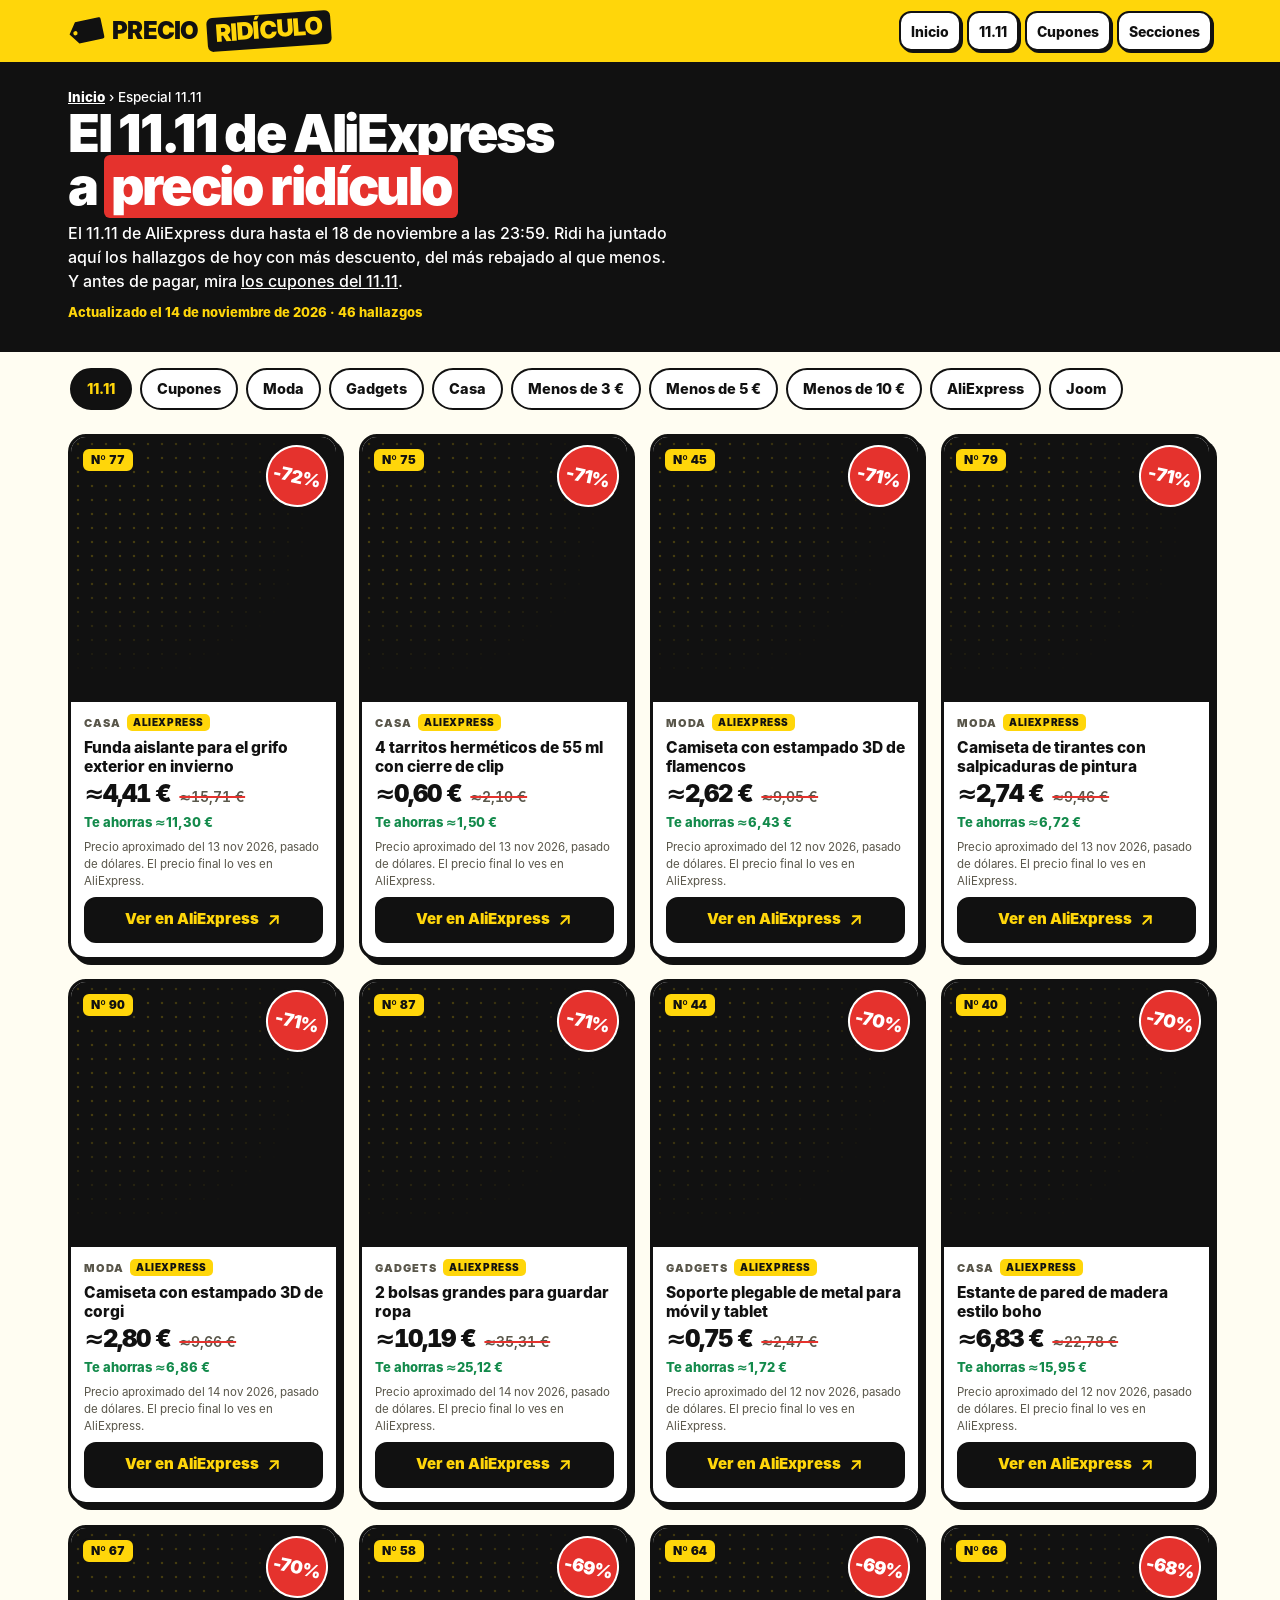
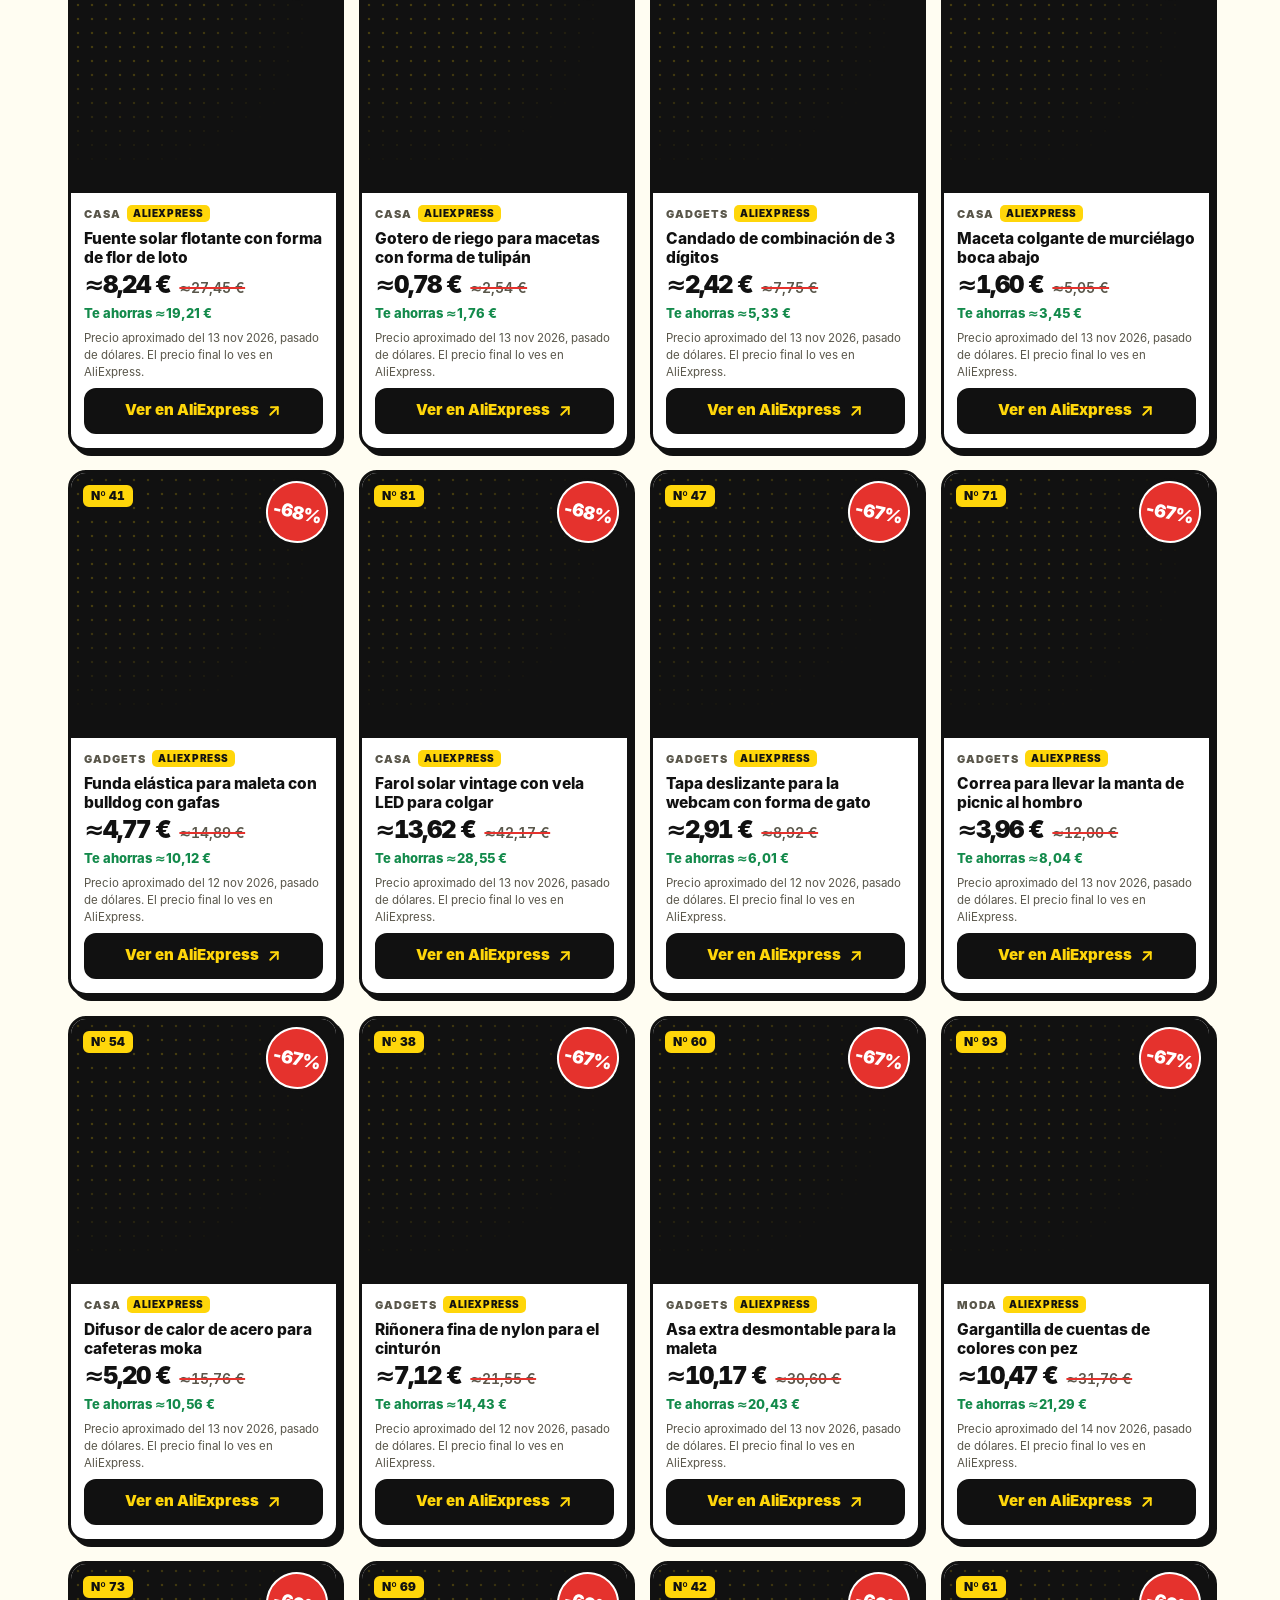
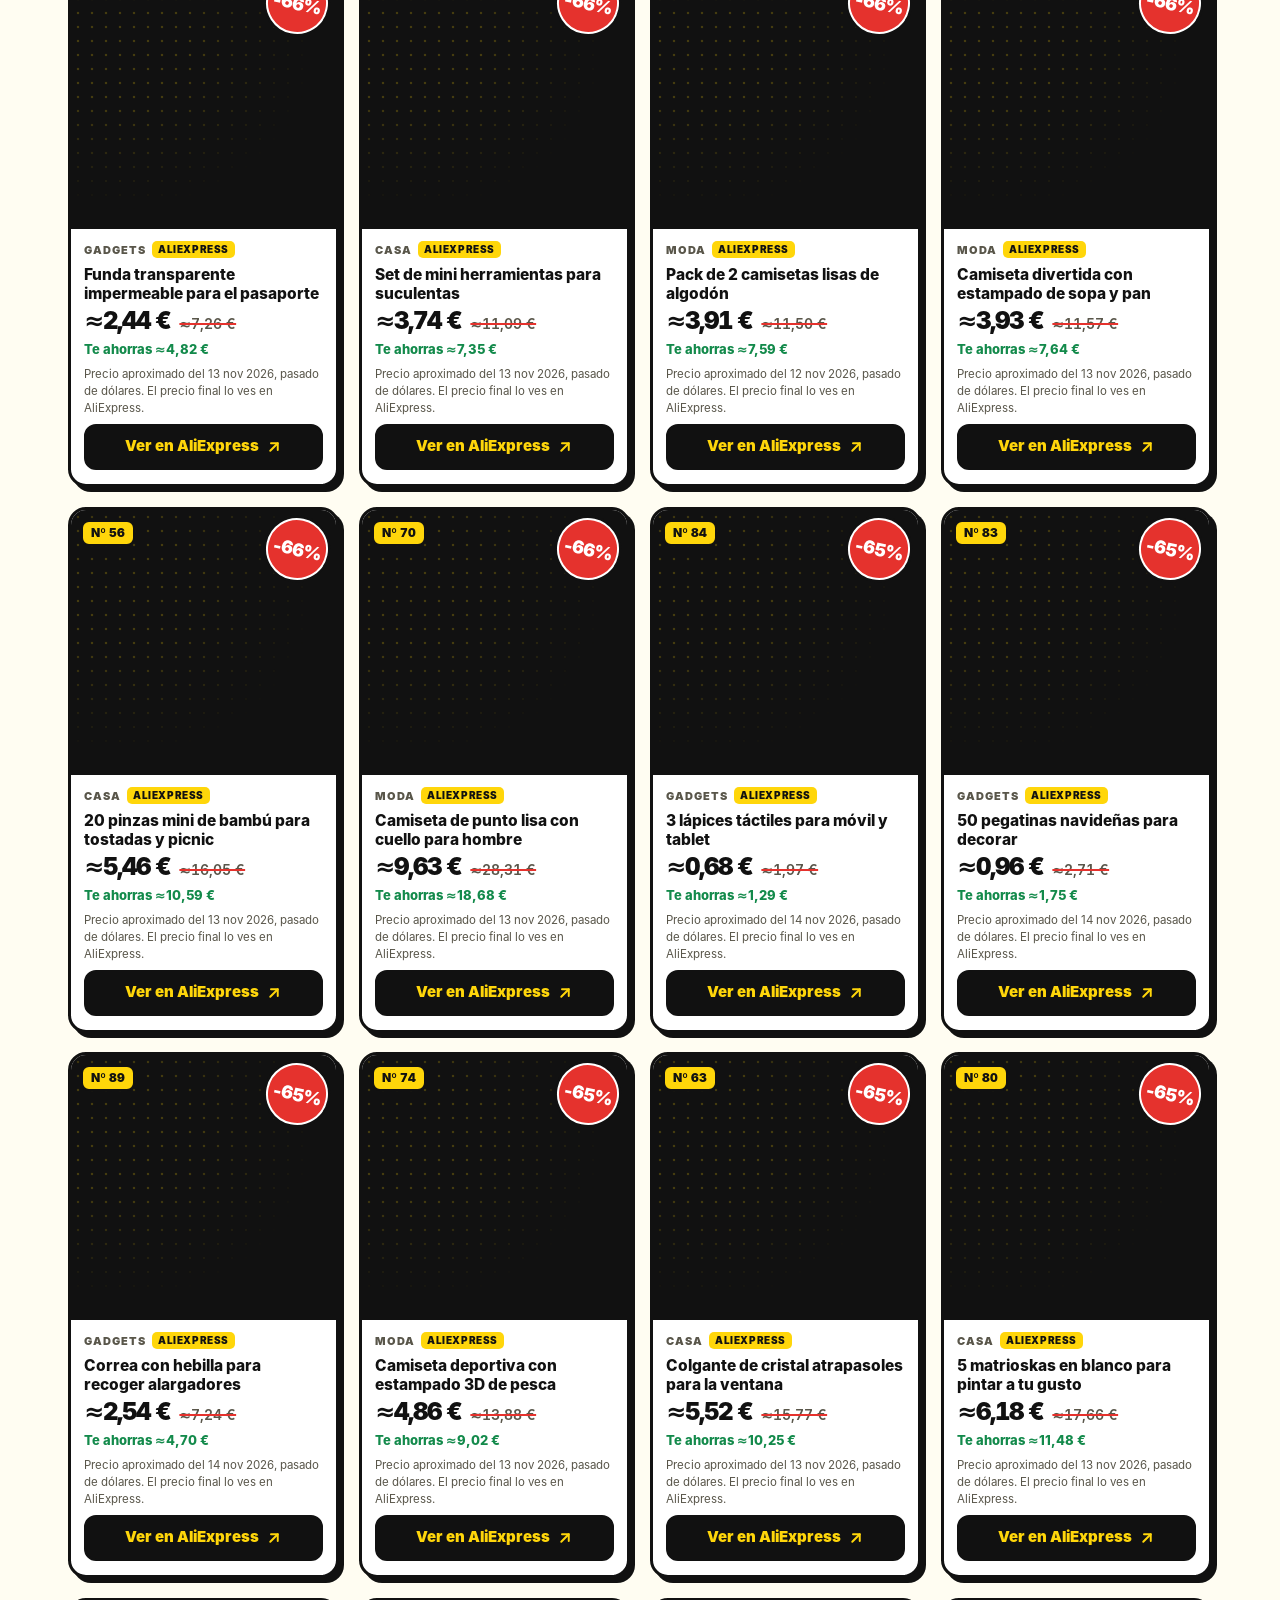
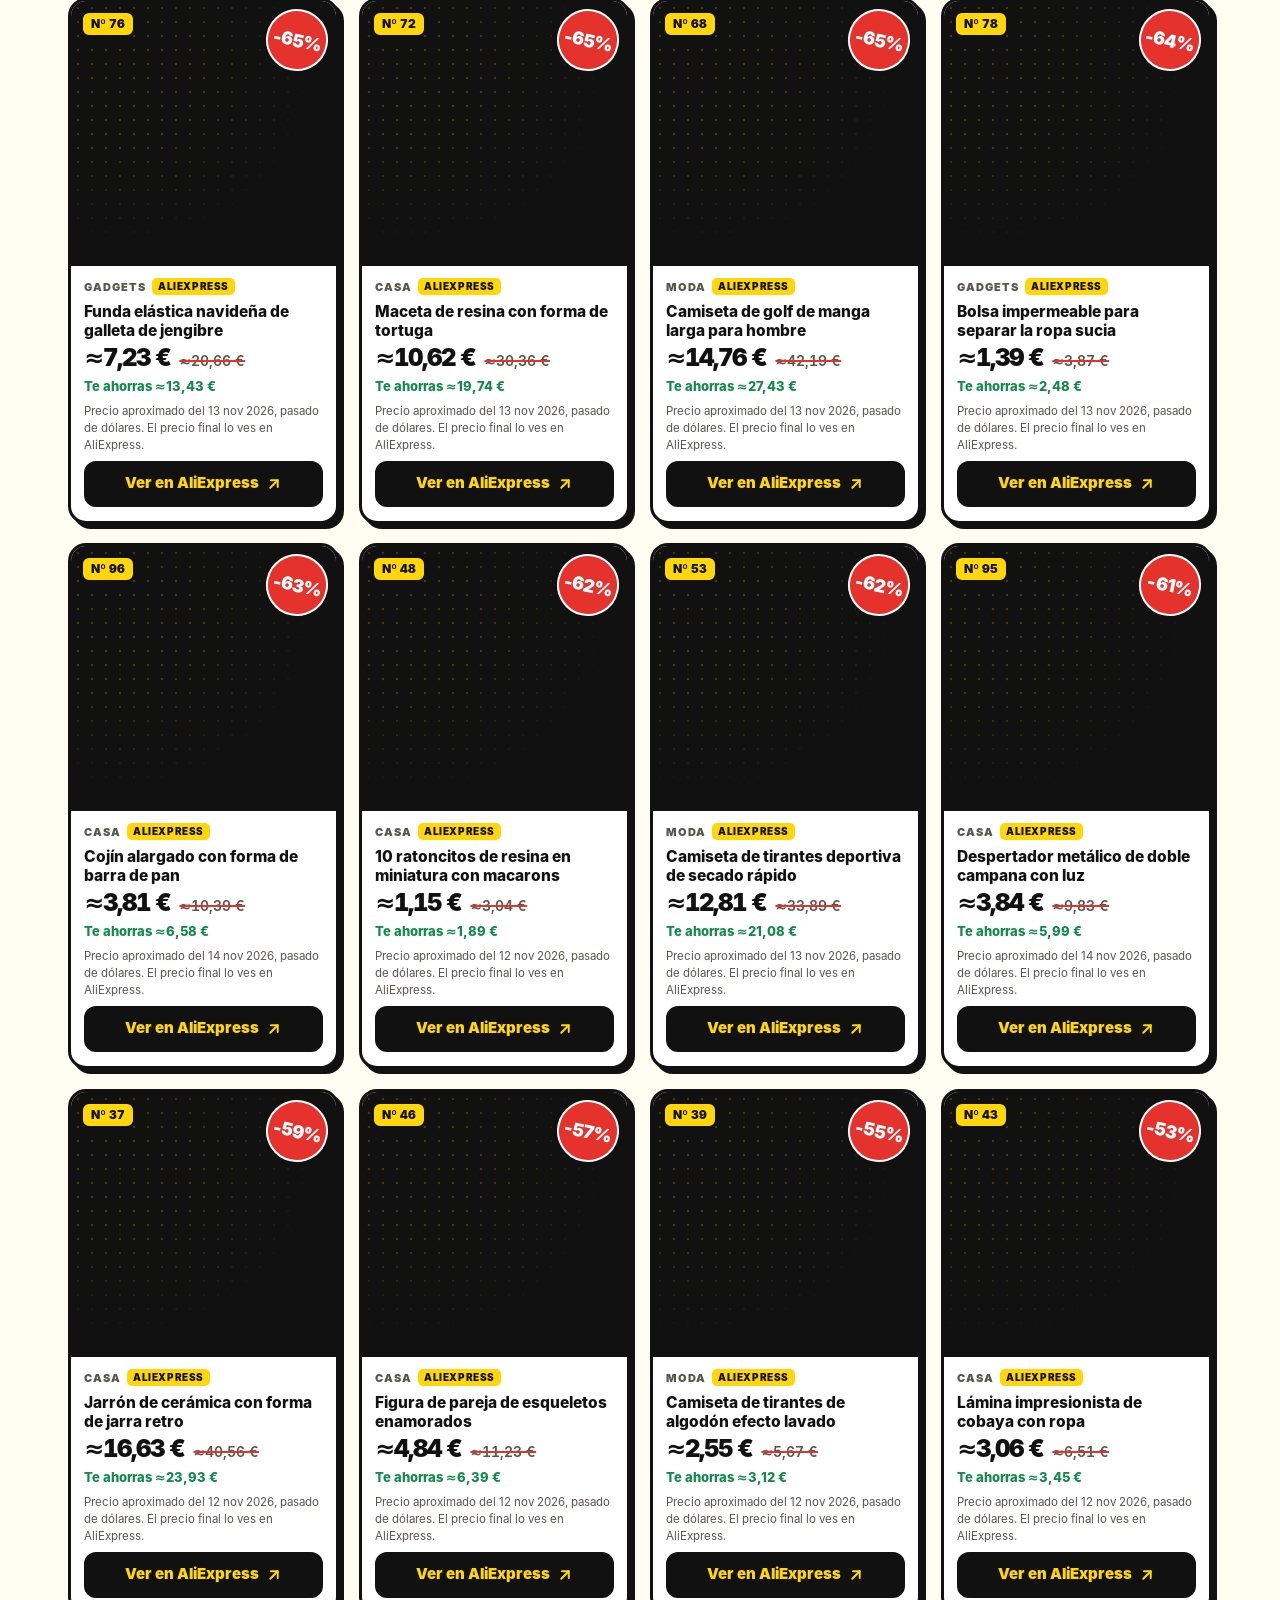
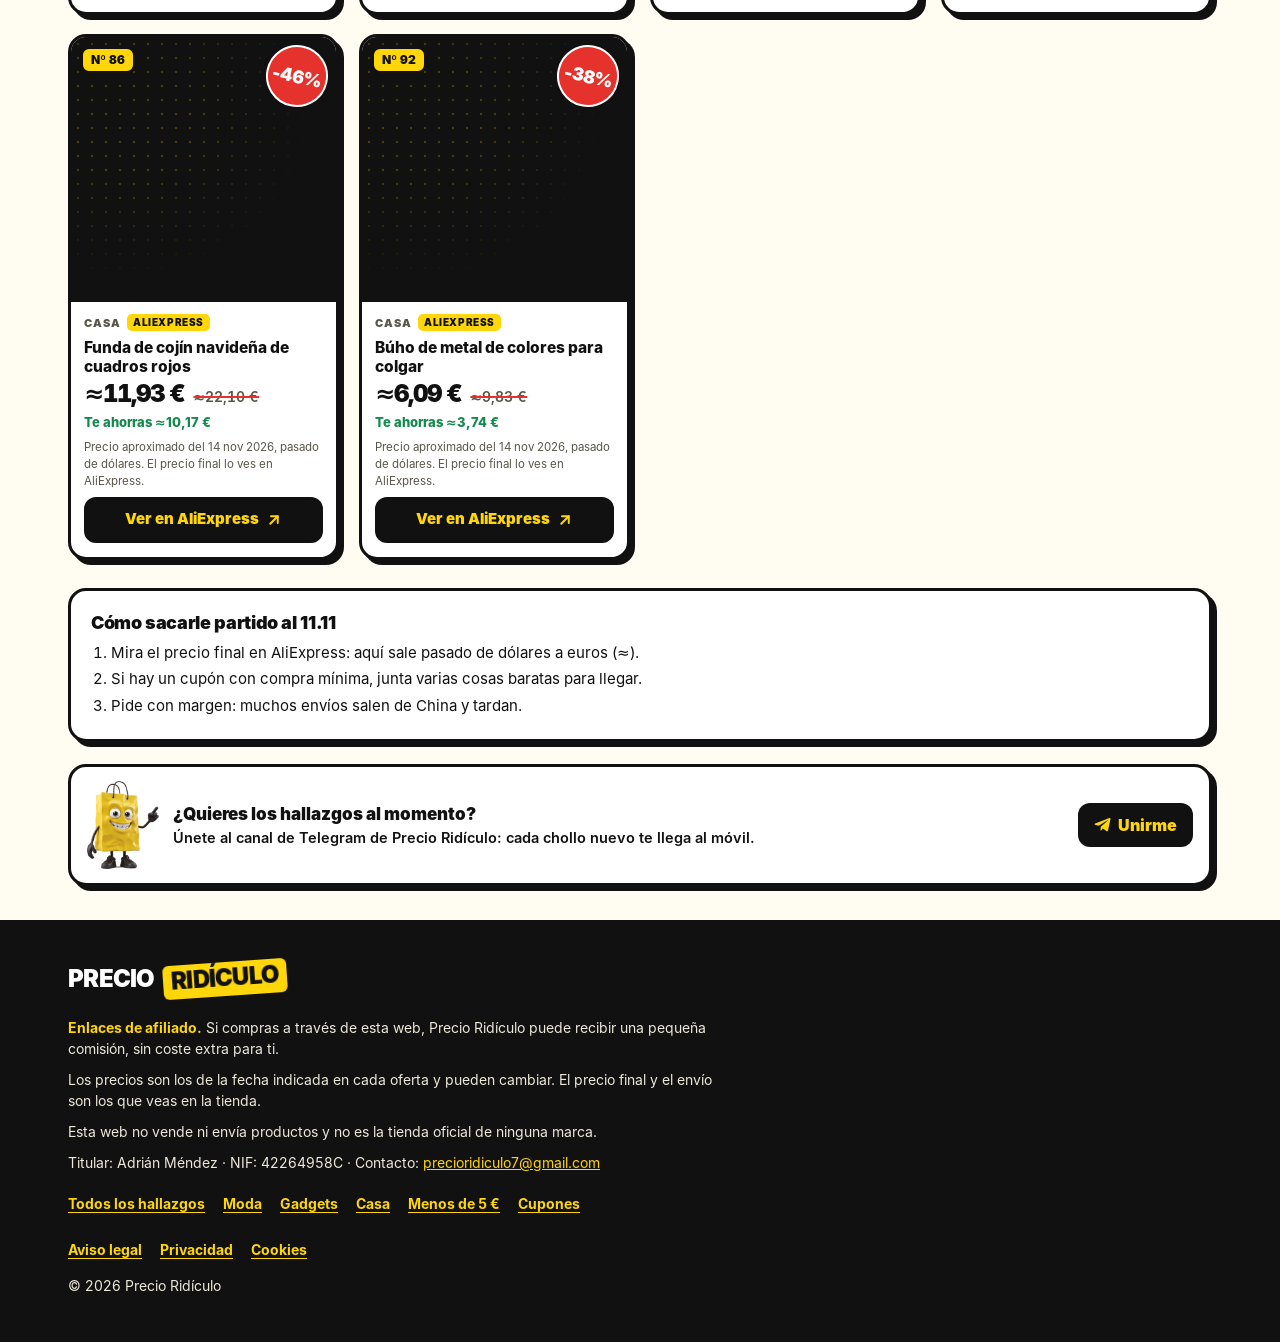
==== commit a9e8d5f7: "Ofertas del 2026-11-14 Co-Authored-By: Claude Opus 5.5 <noreply@anthropic.com> Claude-Session: https" ====
--- a/11-11/index.html
+++ b/11-11/index.html
@@ -27,8 +27,8 @@
   </div>
 </header>
 <main>
-  <div class="cabeza-cat cabeza-1111"><div class="wrap"><p class="migas"><a href="/">Inicio</a> › Especial 11.11</p><h1>El 11.11 de AliExpress a <mark>precio ridículo</mark></h1><p>El 11.11 de AliExpress dura hasta el 18 de noviembre a las 23:59. Ridi ha juntado aquí los hallazgos de hoy con más descuento, del más rebajado al que menos. Y antes de pagar, mira <a href="/cupones/">los cupones del 11.11</a>.</p><p class="actualizado">Actualizado el 14 de noviembre de 2026 · 51 hallazgos</p></div></div>
-  <div class="wrap"><nav class="enlaces-cat" aria-label="Secciones"><a href="/11-11/" aria-current="page">11.11</a><a href="/cupones/">Cupones</a><a href="/ofertas/moda/">Moda</a><a href="/ofertas/gadgets/">Gadgets</a><a href="/ofertas/casa/">Casa</a><a href="/ofertas/menos-de-3-euros/">Menos de 3 €</a><a href="/ofertas/menos-de-5-euros/">Menos de 5 €</a><a href="/ofertas/menos-de-10-euros/">Menos de 10 €</a><a href="/ofertas/aliexpress/">AliExpress</a><a href="/ofertas/joom/">Joom</a></nav><div class="rejilla lista-cat"><article class="tarjeta"><a class="cartel" href="/#oferta-77" tabindex="-1" aria-hidden="true"><img class="producto" src="https://ae-pic-a1.aliexpress-media.com/kf/S33b3666d3fed47b0b2130a61717adbd7E.jpg" alt="Funda aislante para el grifo exterior en invierno" loading="lazy" onerror="this.remove()"><span class="pegatina-dto">-72%</span><span class="chapa"><span class="numero">Nº 77</span></span></a><div class="cuerpo"><span class="categoria">Casa<span class="tienda">AliExpress</span></span><h3><a href="/#oferta-77">Funda aislante para el grifo exterior en invierno</a></h3><div class="precios"><span class="precio">≈4,41 €</span><span class="antes"><span class="oculto">Antes </span>≈15,71 €</span></div><p class="ahorro">Te ahorras ≈11,30 €</p><p class="nota">Precio aproximado del 13 nov 2026, pasado de dólares. El precio final lo ves en AliExpress.</p><a class="boton" href="https://rzekl.com/g/1e8d114494994f380ebb16525dc3e8/?ulp=https%3A%2F%2Fs.click.aliexpress.com%2Fdeep_link.htm%3Faff_short_key%3D_c3s1yQkJ%26dl_target_url%3Dhttps%253A%252F%252Fwww.aliexpress.com%252Fitem%252F1005013570780545.html%253Fpdp_npi%253D6%252540dis%252521USD%25252117.41%2525214.89%252521%252521%252521115.58%25252132.45%252521%2525402101611117944390619844286e0ede%25252112000061519552800%252521affd%252521%252521%252521%2525211%2525210%252521%26hot_product%3D0&amp;i=5&amp;f_id=50002&amp;subid=web" target="_blank" rel="sponsored nofollow noopener">Ver en AliExpress<svg viewBox="0 0 24 24" fill="none" stroke="currentColor" stroke-width="2.6" stroke-linecap="round" stroke-linejoin="round" aria-hidden="true"><path d="M7 17 17 7"/><path d="M8 7h9v9"/></svg></a></div></article><article class="tarjeta"><a class="cartel" href="/#oferta-75" tabindex="-1" aria-hidden="true"><img class="producto" src="https://ae-pic-a1.aliexpress-media.com/kf/Sd033644e10db4f20bc052ade0f97f88fS.jpeg" alt="4 tarritos herméticos de 55 ml con cierre de clip" loading="lazy" onerror="this.remove()"><span class="pegatina-dto">-71%</span><span class="chapa"><span class="numero">Nº 75</span></span></a><div class="cuerpo"><span class="categoria">Casa<span class="tienda">AliExpress</span></span><h3><a href="/#oferta-75">4 tarritos herméticos de 55 ml con cierre de clip</a></h3><div class="precios"><span class="precio">≈0,60 €</span><span class="antes"><span class="oculto">Antes </span>≈2,10 €</span></div><p class="ahorro">Te ahorras ≈1,50 €</p><p class="nota">Precio aproximado del 13 nov 2026, pasado de dólares. El precio final lo ves en AliExpress.</p><a class="boton" href="https://rzekl.com/g/1e8d114494994f380ebb16525dc3e8/?ulp=https%3A%2F%2Fs.click.aliexpress.com%2Fdeep_link.htm%3Faff_short_key%3D_c3s1yQkJ%26dl_target_url%3Dhttps%253A%252F%252Fwww.aliexpress.com%252Fitem%252F1005012863036487.html%253Fpdp_npi%253D6%252540dis%252521USD%2525212.33%2525210.67%252521%252521%25252115.49%2525214.49%252521%2525402151fd3a17944390503578065e0ceb%25252112000059529059957%252521affd%252521%252521%252521%2525211%2525210%252521%26hot_product%3D0&amp;i=5&amp;f_id=50002&amp;subid=web" target="_blank" rel="sponsored nofollow noopener">Ver en AliExpress<svg viewBox="0 0 24 24" fill="none" stroke="currentColor" stroke-width="2.6" stroke-linecap="round" stroke-linejoin="round" aria-hidden="true"><path d="M7 17 17 7"/><path d="M8 7h9v9"/></svg></a></div></article><article class="tarjeta"><a class="cartel" href="/#oferta-45" tabindex="-1" aria-hidden="true"><img class="producto" src="https://ae-pic-a1.aliexpress-media.com/kf/S621f8ea7234c422b8d9cc6a752051878G.jpg" alt="Camiseta con estampado 3D de flamencos" loading="lazy" onerror="this.remove()"><span class="pegatina-dto">-71%</span><span class="chapa"><span class="numero">Nº 45</span></span></a><div class="cuerpo"><span class="categoria">Moda<span class="tienda">AliExpress</span></span><h3><a href="/#oferta-45">Camiseta con estampado 3D de flamencos</a></h3><div class="precios"><span class="precio">≈2,62 €</span><span class="antes"><span class="oculto">Antes </span>≈9,05 €</span></div><p class="ahorro">Te ahorras ≈6,43 €</p><p class="nota">Precio aproximado del 12 nov 2026, pasado de dólares. El precio final lo ves en AliExpress.</p><a class="boton" href="https://rzekl.com/g/1e8d114494994f380ebb16525dc3e8/?ulp=https%3A%2F%2Fs.click.aliexpress.com%2Fdeep_link.htm%3Faff_short_key%3D_c3s1yQkJ%26dl_target_url%3Dhttps%253A%252F%252Fwww.aliexpress.com%252Fitem%252F1005004223465351.html%253Fpdp_npi%253D6%252540dis%252521USD%25252110.07%2525212.92%252521%252521%25252110.07%2525212.92%252521%25254021013cc017944344548284105e0f96%25252112000028435729587%252521affd%252521%252521%252521%2525211%2525210%252521%26hot_product%3D1&amp;i=5&amp;f_id=50003&amp;subid=web" target="_blank" rel="sponsored nofollow noopener">Ver en AliExpress<svg viewBox="0 0 24 24" fill="none" stroke="currentColor" stroke-width="2.6" stroke-linecap="round" stroke-linejoin="round" aria-hidden="true"><path d="M7 17 17 7"/><path d="M8 7h9v9"/></svg></a></div></article><article class="tarjeta"><a class="cartel" href="/#oferta-79" tabindex="-1" aria-hidden="true"><img class="producto" src="https://ae-pic-a1.aliexpress-media.com/kf/Sc3219fc134ae4639beac15bfc7b04ee2x.jpg" alt="Camiseta de tirantes con salpicaduras de pintura" loading="lazy" onerror="this.remove()"><span class="pegatina-dto">-71%</span><span class="chapa"><span class="numero">Nº 79</span></span></a><div class="cuerpo"><span class="categoria">Moda<span class="tienda">AliExpress</span></span><h3><a href="/#oferta-79">Camiseta de tirantes con salpicaduras de pintura</a></h3><div class="precios"><span class="precio">≈2,74 €</span><span class="antes"><span class="oculto">Antes </span>≈9,46 €</span></div><p class="ahorro">Te ahorras ≈6,72 €</p><p class="nota">Precio aproximado del 13 nov 2026, pasado de dólares. El precio final lo ves en AliExpress.</p><a class="boton" href="https://rzekl.com/g/1e8d114494994f380ebb16525dc3e8/?ulp=https%3A%2F%2Fs.click.aliexpress.com%2Fdeep_link.htm%3Faff_short_key%3D_c3s1yQkJ%26dl_target_url%3Dhttps%253A%252F%252Fwww.aliexpress.com%252Fitem%252F1005007175350934.html%253Fpdp_npi%253D6%252540dis%252521USD%25252110.48%2525213.04%252521%252521%25252110.48%2525213.04%252521%2525402140f88817945208899405557e0d6a%25252112000039705126443%252521affd%252521%252521%252521%2525211%2525210%252521%26hot_product%3D1&amp;i=5&amp;f_id=50003&amp;subid=web" target="_blank" rel="sponsored nofollow noopener">Ver en AliExpress<svg viewBox="0 0 24 24" fill="none" stroke="currentColor" stroke-width="2.6" stroke-linecap="round" stroke-linejoin="round" aria-hidden="true"><path d="M7 17 17 7"/><path d="M8 7h9v9"/></svg></a></div></article><article class="tarjeta"><a class="cartel" href="/#oferta-44" tabindex="-1" aria-hidden="true"><img class="producto" src="https://ae-pic-a1.aliexpress-media.com/kf/S90feace0c59c42fb9f925d7b50630dcaC.jpg" alt="Soporte plegable de metal para móvil y tablet" loading="lazy" onerror="this.remove()"><span class="pegatina-dto">-70%</span><span class="chapa"><span class="numero">Nº 44</span></span></a><div class="cuerpo"><span class="categoria">Gadgets<span class="tienda">AliExpress</span></span><h3><a href="/#oferta-44">Soporte plegable de metal para móvil y tablet</a></h3><div class="precios"><span class="precio">≈0,75 €</span><span class="antes"><span class="oculto">Antes </span>≈2,47 €</span></div><p class="ahorro">Te ahorras ≈1,72 €</p><p class="nota">Precio aproximado del 12 nov 2026, pasado de dólares. El precio final lo ves en AliExpress.</p><a class="boton" href="https://rzekl.com/g/1e8d114494994f380ebb16525dc3e8/?ulp=https%3A%2F%2Fs.click.aliexpress.com%2Fdeep_link.htm%3Faff_short_key%3D_c3s1yQkJ%26dl_target_url%3Dhttps%253A%252F%252Fwww.aliexpress.com%252Fitem%252F1005012893354384.html%253Fpdp_npi%253D6%252540dis%252521USD%2525212.75%2525210.83%252521%252521%25252118.23%2525215.47%252521%2525400b8ded7b17942680172501940e0d8b%25252112000059666540088%252521affd%252521%252521%252521%2525211%2525210%252521%26hot_product%3D0&amp;i=5&amp;f_id=50002&amp;subid=web" target="_blank" rel="sponsored nofollow noopener">Ver en AliExpress<svg viewBox="0 0 24 24" fill="none" stroke="currentColor" stroke-width="2.6" stroke-linecap="round" stroke-linejoin="round" aria-hidden="true"><path d="M7 17 17 7"/><path d="M8 7h9v9"/></svg></a></div></article><article class="tarjeta"><a class="cartel" href="/#oferta-23" tabindex="-1" aria-hidden="true"><img class="producto" src="https://ae-pic-a1.aliexpress-media.com/kf/Sdac372db8a0c452387d5ce0c1c39a3894.jpg" alt="Etiqueta de maleta con animalitos" loading="lazy" onerror="this.remove()"><span class="pegatina-dto">-70%</span><span class="chapa"><span class="numero">Nº 23</span></span></a><div class="cuerpo"><span class="categoria">Gadgets<span class="tienda">AliExpress</span></span><h3><a href="/#oferta-23">Etiqueta de maleta con animalitos</a></h3><div class="precios"><span class="precio">≈3,56 €</span><span class="antes"><span class="oculto">Antes </span>≈11,86 €</span></div><p class="ahorro">Te ahorras ≈8,30 €</p><p class="nota">Precio aproximado del 11 nov 2026, pasado de dólares. El precio final lo ves en AliExpress.</p><a class="boton" href="https://rzekl.com/g/1e8d114494994f380ebb16525dc3e8/?ulp=https%3A%2F%2Fs.click.aliexpress.com%2Fdeep_link.htm%3Faff_short_key%3D_c3s1yQkJ%26dl_target_url%3Dhttps%253A%252F%252Fwww.aliexpress.com%252Fitem%252F1005013486949383.html%253Fpdp_npi%253D6%252540dis%252521USD%25252113.30%2525213.99%252521%252521%25252113.30%2525213.99%252521%252540214114e317942664868365032e0dc0%25252112000061255331755%252521affd%252521%252521%252521%2525211%2525210%252521%26hot_product%3D0&amp;i=5&amp;f_id=50002&amp;subid=web" target="_blank" rel="sponsored nofollow noopener">Ver en AliExpress<svg viewBox="0 0 24 24" fill="none" stroke="currentColor" stroke-width="2.6" stroke-linecap="round" stroke-linejoin="round" aria-hidden="true"><path d="M7 17 17 7"/><path d="M8 7h9v9"/></svg></a></div></article><article class="tarjeta"><a class="cartel" href="/#oferta-40" tabindex="-1" aria-hidden="true"><img class="producto" src="https://ae-pic-a1.aliexpress-media.com/kf/S42fe7cdd647a4c9c9087f45e7e671065R.jpg" alt="Estante de pared de madera estilo boho" loading="lazy" onerror="this.remove()"><span class="pegatina-dto">-70%</span><span class="chapa"><span class="numero">Nº 40</span></span></a><div class="cuerpo"><span class="categoria">Casa<span class="tienda">AliExpress</span></span><h3><a href="/#oferta-40">Estante de pared de madera estilo boho</a></h3><div class="precios"><span class="precio">≈6,83 €</span><span class="antes"><span class="oculto">Antes </span>≈22,78 €</span></div><p class="ahorro">Te ahorras ≈15,95 €</p><p class="nota">Precio aproximado del 12 nov 2026, pasado de dólares. El precio final lo ves en AliExpress.</p><a class="boton" href="https://rzekl.com/g/1e8d114494994f380ebb16525dc3e8/?ulp=https%3A%2F%2Fs.click.aliexpress.com%2Fdeep_link.htm%3Faff_short_key%3D_c3s1yQkJ%26dl_target_url%3Dhttps%253A%252F%252Fwww.aliexpress.com%252Fitem%252F1005011748013881.html%253Fpdp_npi%253D6%252540dis%252521USD%25252125.35%2525217.60%252521%252521%252521168.35%25252150.50%252521%2525400b8ded7b17944352206735859e0e2f%25252112000056431226095%252521affd%252521%252521%252521%2525211%2525210%252521%26hot_product%3D1&amp;i=5&amp;f_id=50003&amp;subid=web" target="_blank" rel="sponsored nofollow noopener">Ver en AliExpress<svg viewBox="0 0 24 24" fill="none" stroke="currentColor" stroke-width="2.6" stroke-linecap="round" stroke-linejoin="round" aria-hidden="true"><path d="M7 17 17 7"/><path d="M8 7h9v9"/></svg></a></div></article><article class="tarjeta"><a class="cartel" href="/#oferta-67" tabindex="-1" aria-hidden="true"><img class="producto" src="https://ae-pic-a1.aliexpress-media.com/kf/Sd08a73a5ba394e829e8802aab7feb108F.jpg" alt="Fuente solar flotante con forma de flor de loto" loading="lazy" onerror="this.remove()"><span class="pegatina-dto">-70%</span><span class="chapa"><span class="numero">Nº 67</span></span></a><div class="cuerpo"><span class="categoria">Casa<span class="tienda">AliExpress</span></span><h3><a href="/#oferta-67">Fuente solar flotante con forma de flor de loto</a></h3><div class="precios"><span class="precio">≈8,24 €</span><span class="antes"><span class="oculto">Antes </span>≈27,45 €</span></div><p class="ahorro">Te ahorras ≈19,21 €</p><p class="nota">Precio aproximado del 13 nov 2026, pasado de dólares. El precio final lo ves en AliExpress.</p><a class="boton" href="https://rzekl.com/g/1e8d114494994f380ebb16525dc3e8/?ulp=https%3A%2F%2Fs.click.aliexpress.com%2Fdeep_link.htm%3Faff_short_key%3D_c3s1yQkJ%26dl_target_url%3Dhttps%253A%252F%252Fwww.aliexpress.com%252Fitem%252F1005013324082251.html%253Fpdp_npi%253D6%252540dis%252521USD%25252130.42%2525219.13%252521%252521%25252130.42%2525219.13%252521%2525402140d36217944390676393629e0d8c%25252112000060854280276%252521affd%252521%252521%252521%2525211%2525210%252521%26hot_product%3D0&amp;i=5&amp;f_id=50002&amp;subid=web" target="_blank" rel="sponsored nofollow noopener">Ver en AliExpress<svg viewBox="0 0 24 24" fill="none" stroke="currentColor" stroke-width="2.6" stroke-linecap="round" stroke-linejoin="round" aria-hidden="true"><path d="M7 17 17 7"/><path d="M8 7h9v9"/></svg></a></div></article><article class="tarjeta"><a class="cartel" href="/#oferta-31" tabindex="-1" aria-hidden="true"><img class="producto" src="https://ae-pic-a1.aliexpress-media.com/kf/Sa57d9b10b8e24fa0bf8ae618b20661eaW.jpg" alt="5 bolsas organizadoras de compresión para la maleta" loading="lazy" onerror="this.remove()"><span class="pegatina-dto">-70%</span><span class="chapa"><span class="numero">Nº 31</span></span></a><div class="cuerpo"><span class="categoria">Gadgets<span class="tienda">AliExpress</span></span><h3><a href="/#oferta-31">5 bolsas organizadoras de compresión para la maleta</a></h3><div class="precios"><span class="precio">≈12,99 €</span><span class="antes"><span class="oculto">Antes </span>≈42,72 €</span></div><p class="ahorro">Te ahorras ≈29,73 €</p><p class="nota">Precio aproximado del 11 nov 2026, pasado de dólares. El precio final lo ves en AliExpress.</p><a class="boton" href="https://rzekl.com/g/1e8d114494994f380ebb16525dc3e8/?ulp=https%3A%2F%2Fs.click.aliexpress.com%2Fdeep_link.htm%3Faff_short_key%3D_c3s1yQkJ%26dl_target_url%3Dhttps%253A%252F%252Fwww.aliexpress.com%252Fitem%252F1005013559173576.html%253Fpdp_npi%253D6%252540dis%252521USD%25252147.91%25252114.57%252521%252521%252521318.16%25252196.79%252521%2525402151fce817942664683808932e0c80%25252112000061520984905%252521affd%252521%252521%252521%2525211%2525210%252521%26hot_product%3D0&amp;i=5&amp;f_id=50002&amp;subid=web" target="_blank" rel="sponsored nofollow noopener">Ver en AliExpress<svg viewBox="0 0 24 24" fill="none" stroke="currentColor" stroke-width="2.6" stroke-linecap="round" stroke-linejoin="round" aria-hidden="true"><path d="M7 17 17 7"/><path d="M8 7h9v9"/></svg></a></div></article><article class="tarjeta"><a class="cartel" href="/#oferta-58" tabindex="-1" aria-hidden="true"><img class="producto" src="https://ae-pic-a1.aliexpress-media.com/kf/S737c4372522144a8b0d8bdef27d48ad7q.jpg" alt="Gotero de riego para macetas con forma de tulipán" loading="lazy" onerror="this.remove()"><span class="pegatina-dto">-69%</span><span class="chapa"><span class="numero">Nº 58</span></span></a><div class="cuerpo"><span class="categoria">Casa<span class="tienda">AliExpress</span></span><h3><a href="/#oferta-58">Gotero de riego para macetas con forma de tulipán</a></h3><div class="precios"><span class="precio">≈0,78 €</span><span class="antes"><span class="oculto">Antes </span>≈2,54 €</span></div><p class="ahorro">Te ahorras ≈1,76 €</p><p class="nota">Precio aproximado del 13 nov 2026, pasado de dólares. El precio final lo ves en AliExpress.</p><a class="boton" href="https://rzekl.com/g/1e8d114494994f380ebb16525dc3e8/?ulp=https%3A%2F%2Fs.click.aliexpress.com%2Fdeep_link.htm%3Faff_short_key%3D_c3s1yQkJ%26dl_target_url%3Dhttps%253A%252F%252Fwww.aliexpress.com%252Fitem%252F1005013080324735.html%253Fpdp_npi%253D6%252540dis%252521USD%2525212.81%2525210.86%252521%252521%25252118.68%2525215.73%252521%252540210152bd17944392022888713e0f4a%25252112000060174727371%252521affd%252521%252521%252521%2525211%2525210%252521%26hot_product%3D0&amp;i=5&amp;f_id=50002&amp;subid=web" target="_blank" rel="sponsored nofollow noopener">Ver en AliExpress<svg viewBox="0 0 24 24" fill="none" stroke="currentColor" stroke-width="2.6" stroke-linecap="round" stroke-linejoin="round" aria-hidden="true"><path d="M7 17 17 7"/><path d="M8 7h9v9"/></svg></a></div></article><article class="tarjeta"><a class="cartel" href="/#oferta-64" tabindex="-1" aria-hidden="true"><img class="producto" src="https://ae-pic-a1.aliexpress-media.com/kf/S2513dc5235e94b9ca7f550546f6ea9f4M.jpg" alt="Candado de combinación de 3 dígitos" loading="lazy" onerror="this.remove()"><span class="pegatina-dto">-69%</span><span class="chapa"><span class="numero">Nº 64</span></span></a><div class="cuerpo"><span class="categoria">Gadgets<span class="tienda">AliExpress</span></span><h3><a href="/#oferta-64">Candado de combinación de 3 dígitos</a></h3><div class="precios"><span class="precio">≈2,42 €</span><span class="antes"><span class="oculto">Antes </span>≈7,75 €</span></div><p class="ahorro">Te ahorras ≈5,33 €</p><p class="nota">Precio aproximado del 13 nov 2026, pasado de dólares. El precio final lo ves en AliExpress.</p><a class="boton" href="https://rzekl.com/g/1e8d114494994f380ebb16525dc3e8/?ulp=https%3A%2F%2Fs.click.aliexpress.com%2Fdeep_link.htm%3Faff_short_key%3D_c3s1yQkJ%26dl_target_url%3Dhttps%253A%252F%252Fwww.aliexpress.com%252Fitem%252F1005013555800273.html%253Fpdp_npi%253D6%252540dis%252521USD%2525218.59%2525212.68%252521%252521%25252157.04%25252117.77%252521%2525402151fce817944392840778300e0eaf%25252112000061479562740%252521affd%252521%252521%252521%2525211%2525210%252521%26hot_product%3D0&amp;i=5&amp;f_id=50002&amp;subid=web" target="_blank" rel="sponsored nofollow noopener">Ver en AliExpress<svg viewBox="0 0 24 24" fill="none" stroke="currentColor" stroke-width="2.6" stroke-linecap="round" stroke-linejoin="round" aria-hidden="true"><path d="M7 17 17 7"/><path d="M8 7h9v9"/></svg></a></div></article><article class="tarjeta"><a class="cartel" href="/#oferta-66" tabindex="-1" aria-hidden="true"><img class="producto" src="https://ae-pic-a1.aliexpress-media.com/kf/Sb514693fad65413b9a685313c84b1f2e6.jpg" alt="Maceta colgante de murciélago boca abajo" loading="lazy" onerror="this.remove()"><span class="pegatina-dto">-68%</span><span class="chapa"><span class="numero">Nº 66</span></span></a><div class="cuerpo"><span class="categoria">Casa<span class="tienda">AliExpress</span></span><h3><a href="/#oferta-66">Maceta colgante de murciélago boca abajo</a></h3><div class="precios"><span class="precio">≈1,60 €</span><span class="antes"><span class="oculto">Antes </span>≈5,05 €</span></div><p class="ahorro">Te ahorras ≈3,45 €</p><p class="nota">Precio aproximado del 13 nov 2026, pasado de dólares. El precio final lo ves en AliExpress.</p><a class="boton" href="https://rzekl.com/g/1e8d114494994f380ebb16525dc3e8/?ulp=https%3A%2F%2Fs.click.aliexpress.com%2Fdeep_link.htm%3Faff_short_key%3D_c3s1yQkJ%26dl_target_url%3Dhttps%253A%252F%252Fwww.aliexpress.com%252Fitem%252F1005013263271215.html%253Fpdp_npi%253D6%252540dis%252521USD%2525215.60%2525211.77%252521%252521%25252137.20%25252111.78%252521%2525402140d36117944391732102301e0f24%25252112000060720692195%252521affd%252521%252521%252521%2525211%2525210%252521%26hot_product%3D0&amp;i=5&amp;f_id=50002&amp;subid=web" target="_blank" rel="sponsored nofollow noopener">Ver en AliExpress<svg viewBox="0 0 24 24" fill="none" stroke="currentColor" stroke-width="2.6" stroke-linecap="round" stroke-linejoin="round" aria-hidden="true"><path d="M7 17 17 7"/><path d="M8 7h9v9"/></svg></a></div></article><article class="tarjeta"><a class="cartel" href="/#oferta-41" tabindex="-1" aria-hidden="true"><img class="producto" src="https://ae-pic-a1.aliexpress-media.com/kf/S3bc99307f62d4cb69004c175bebe5ec1D.jpg" alt="Funda elástica para maleta con bulldog con gafas" loading="lazy" onerror="this.remove()"><span class="pegatina-dto">-68%</span><span class="chapa"><span class="numero">Nº 41</span></span></a><div class="cuerpo"><span class="categoria">Gadgets<span class="tienda">AliExpress</span></span><h3><a href="/#oferta-41">Funda elástica para maleta con bulldog con gafas</a></h3><div class="precios"><span class="precio">≈4,77 €</span><span class="antes"><span class="oculto">Antes </span>≈14,89 €</span></div><p class="ahorro">Te ahorras ≈10,12 €</p><p class="nota">Precio aproximado del 12 nov 2026, pasado de dólares. El precio final lo ves en AliExpress.</p><a class="boton" href="https://rzekl.com/g/1e8d114494994f380ebb16525dc3e8/?ulp=https%3A%2F%2Fs.click.aliexpress.com%2Fdeep_link.htm%3Faff_short_key%3D_c3s1yQkJ%26dl_target_url%3Dhttps%253A%252F%252Fwww.aliexpress.com%252Fitem%252F1005009640557117.html%253Fpdp_npi%253D6%252540dis%252521USD%25252116.57%2525215.31%252521%252521%252521110.00%25252135.20%252521%2525402102f1cd17942664863344443e10a1%25252112000049725689736%252521affd%252521%252521%252521%2525211%2525210%252521%26hot_product%3D0&amp;i=5&amp;f_id=50002&amp;subid=web" target="_blank" rel="sponsored nofollow noopener">Ver en AliExpress<svg viewBox="0 0 24 24" fill="none" stroke="currentColor" stroke-width="2.6" stroke-linecap="round" stroke-linejoin="round" aria-hidden="true"><path d="M7 17 17 7"/><path d="M8 7h9v9"/></svg></a></div></article><article class="tarjeta"><a class="cartel" href="/#oferta-81" tabindex="-1" aria-hidden="true"><img class="producto" src="https://ae-pic-a1.aliexpress-media.com/kf/Sdd4dcd42e22b40e5b5174f3bfbcf3d4f4.jpg" alt="Farol solar vintage con vela LED para colgar" loading="lazy" onerror="this.remove()"><span class="pegatina-dto">-68%</span><span class="chapa"><span class="numero">Nº 81</span></span></a><div class="cuerpo"><span class="categoria">Casa<span class="tienda">AliExpress</span></span><h3><a href="/#oferta-81">Farol solar vintage con vela LED para colgar</a></h3><div class="precios"><span class="precio">≈13,62 €</span><span class="antes"><span class="oculto">Antes </span>≈42,17 €</span></div><p class="ahorro">Te ahorras ≈28,55 €</p><p class="nota">Precio aproximado del 13 nov 2026, pasado de dólares. El precio final lo ves en AliExpress.</p><a class="boton" href="https://rzekl.com/g/1e8d114494994f380ebb16525dc3e8/?ulp=https%3A%2F%2Fs.click.aliexpress.com%2Fdeep_link.htm%3Faff_short_key%3D_c3s1yQkJ%26dl_target_url%3Dhttps%253A%252F%252Fwww.aliexpress.com%252Fitem%252F1005013421227892.html%253Fpdp_npi%253D6%252540dis%252521USD%25252146.73%25252115.09%252521%252521%252521310.32%252521100.26%252521%2525402141149b17944390573373647e0ddd%25252112000061084757010%252521affd%252521%252521%252521%2525211%2525210%252521%26hot_product%3D0&amp;i=5&amp;f_id=50002&amp;subid=web" target="_blank" rel="sponsored nofollow noopener">Ver en AliExpress<svg viewBox="0 0 24 24" fill="none" stroke="currentColor" stroke-width="2.6" stroke-linecap="round" stroke-linejoin="round" aria-hidden="true"><path d="M7 17 17 7"/><path d="M8 7h9v9"/></svg></a></div></article><article class="tarjeta"><a class="cartel" href="/#oferta-47" tabindex="-1" aria-hidden="true"><img class="producto" src="https://ae-pic-a1.aliexpress-media.com/kf/S8733a78a661f41c0989d0c03a4bd57cbo.jpg" alt="Tapa deslizante para la webcam con forma de gato" loading="lazy" onerror="this.remove()"><span class="pegatina-dto">-67%</span><span class="chapa"><span class="numero">Nº 47</span></span></a><div class="cuerpo"><span class="categoria">Gadgets<span class="tienda">AliExpress</span></span><h3><a href="/#oferta-47">Tapa deslizante para la webcam con forma de gato</a></h3><div class="precios"><span class="precio">≈2,91 €</span><span class="antes"><span class="oculto">Antes </span>≈8,92 €</span></div><p class="ahorro">Te ahorras ≈6,01 €</p><p class="nota">Precio aproximado del 12 nov 2026, pasado de dólares. El precio final lo ves en AliExpress.</p><a class="boton" href="https://rzekl.com/g/1e8d114494994f380ebb16525dc3e8/?ulp=https%3A%2F%2Fs.click.aliexpress.com%2Fdeep_link.htm%3Faff_short_key%3D_c3s1yQkJ%26dl_target_url%3Dhttps%253A%252F%252Fwww.aliexpress.com%252Fitem%252F1005013526723554.html%253Fpdp_npi%253D6%252540dis%252521USD%2525219.92%2525213.24%252521%252521%25252165.90%25252121.57%252521%2525402141149b17942679481855410e0cf4%25252112000061378785655%252521affd%252521%252521%252521%2525211%2525210%252521%26hot_product%3D0&amp;i=5&amp;f_id=50002&amp;subid=web" target="_blank" rel="sponsored nofollow noopener">Ver en AliExpress<svg viewBox="0 0 24 24" fill="none" stroke="currentColor" stroke-width="2.6" stroke-linecap="round" stroke-linejoin="round" aria-hidden="true"><path d="M7 17 17 7"/><path d="M8 7h9v9"/></svg></a></div></article><article class="tarjeta"><a class="cartel" href="/#oferta-71" tabindex="-1" aria-hidden="true"><img class="producto" src="https://ae-pic-a1.aliexpress-media.com/kf/Sddeccc9c2cd04b5abd3eab9de0ef4ea51.jpg" alt="Correa para llevar la manta de picnic al hombro" loading="lazy" onerror="this.remove()"><span class="pegatina-dto">-67%</span><span class="chapa"><span class="numero">Nº 71</span></span></a><div class="cuerpo"><span class="categoria">Gadgets<span class="tienda">AliExpress</span></span><h3><a href="/#oferta-71">Correa para llevar la manta de picnic al hombro</a></h3><div class="precios"><span class="precio">≈3,96 €</span><span class="antes"><span class="oculto">Antes </span>≈12,00 €</span></div><p class="ahorro">Te ahorras ≈8,04 €</p><p class="nota">Precio aproximado del 13 nov 2026, pasado de dólares. El precio final lo ves en AliExpress.</p><a class="boton" href="https://rzekl.com/g/1e8d114494994f380ebb16525dc3e8/?ulp=https%3A%2F%2Fs.click.aliexpress.com%2Fdeep_link.htm%3Faff_short_key%3D_c3s1yQkJ%26dl_target_url%3Dhttps%253A%252F%252Fwww.aliexpress.com%252Fitem%252F1005013534338086.html%253Fpdp_npi%253D6%252540dis%252521USD%25252113.30%2525214.39%252521%252521%25252188.32%25252129.15%252521%2525402140f88817944392401858180e0e31%25252112000061359847935%252521affd%252521%252521%252521%2525211%2525210%252521%26hot_product%3D0&amp;i=5&amp;f_id=50002&amp;subid=web" target="_blank" rel="sponsored nofollow noopener">Ver en AliExpress<svg viewBox="0 0 24 24" fill="none" stroke="currentColor" stroke-width="2.6" stroke-linecap="round" stroke-linejoin="round" aria-hidden="true"><path d="M7 17 17 7"/><path d="M8 7h9v9"/></svg></a></div></article><article class="tarjeta"><a class="cartel" href="/#oferta-54" tabindex="-1" aria-hidden="true"><img class="producto" src="https://ae-pic-a1.aliexpress-media.com/kf/S9ad77718b7a44f24a306850425fa4861d.jpeg" alt="Difusor de calor de acero para cafeteras moka" loading="lazy" onerror="this.remove()"><span class="pegatina-dto">-67%</span><span class="chapa"><span class="numero">Nº 54</span></span></a><div class="cuerpo"><span class="categoria">Casa<span class="tienda">AliExpress</span></span><h3><a href="/#oferta-54">Difusor de calor de acero para cafeteras moka</a></h3><div class="precios"><span class="precio">≈5,20 €</span><span class="antes"><span class="oculto">Antes </span>≈15,76 €</span></div><p class="ahorro">Te ahorras ≈10,56 €</p><p class="nota">Precio aproximado del 13 nov 2026, pasado de dólares. El precio final lo ves en AliExpress.</p><a class="boton" href="https://rzekl.com/g/1e8d114494994f380ebb16525dc3e8/?ulp=https%3A%2F%2Fs.click.aliexpress.com%2Fdeep_link.htm%3Faff_short_key%3D_c3s1yQkJ%26dl_target_url%3Dhttps%253A%252F%252Fwww.aliexpress.com%252Fitem%252F1005012952178409.html%253Fpdp_npi%253D6%252540dis%252521USD%25252117.46%2525215.76%252521%252521%252521115.96%25252138.27%252521%2525402101611117944390625894392e0ede%25252112000059802413674%252521affd%252521%252521%252521%2525211%2525210%252521%26hot_product%3D0&amp;i=5&amp;f_id=50002&amp;subid=web" target="_blank" rel="sponsored nofollow noopener">Ver en AliExpress<svg viewBox="0 0 24 24" fill="none" stroke="currentColor" stroke-width="2.6" stroke-linecap="round" stroke-linejoin="round" aria-hidden="true"><path d="M7 17 17 7"/><path d="M8 7h9v9"/></svg></a></div></article><article class="tarjeta"><a class="cartel" href="/#oferta-38" tabindex="-1" aria-hidden="true"><img class="producto" src="https://ae-pic-a1.aliexpress-media.com/kf/S978fd56eff884560be255b9ef8723d26g.jpg" alt="Riñonera fina de nylon para el cinturón" loading="lazy" onerror="this.remove()"><span class="pegatina-dto">-67%</span><span class="chapa"><span class="numero">Nº 38</span></span></a><div class="cuerpo"><span class="categoria">Gadgets<span class="tienda">AliExpress</span></span><h3><a href="/#oferta-38">Riñonera fina de nylon para el cinturón</a></h3><div class="precios"><span class="precio">≈7,12 €</span><span class="antes"><span class="oculto">Antes </span>≈21,55 €</span></div><p class="ahorro">Te ahorras ≈14,43 €</p><p class="nota">Precio aproximado del 12 nov 2026, pasado de dólares. El precio final lo ves en AliExpress.</p><a class="boton" href="https://rzekl.com/g/1e8d114494994f380ebb16525dc3e8/?ulp=https%3A%2F%2Fs.click.aliexpress.com%2Fdeep_link.htm%3Faff_short_key%3D_c3s1yQkJ%26dl_target_url%3Dhttps%253A%252F%252Fwww.aliexpress.com%252Fitem%252F1005013271967501.html%253Fpdp_npi%253D6%252540dis%252521USD%25252123.98%2525217.92%252521%252521%252521159.21%25252152.54%252521%2525402151fce817942664886036037e0e6d%25252112000060685957661%252521affd%252521%252521%252521%2525211%2525210%252521%26hot_product%3D0&amp;i=5&amp;f_id=50002&amp;subid=web" target="_blank" rel="sponsored nofollow noopener">Ver en AliExpress<svg viewBox="0 0 24 24" fill="none" stroke="currentColor" stroke-width="2.6" stroke-linecap="round" stroke-linejoin="round" aria-hidden="true"><path d="M7 17 17 7"/><path d="M8 7h9v9"/></svg></a></div></article><article class="tarjeta"><a class="cartel" href="/#oferta-25" tabindex="-1" aria-hidden="true"><img class="producto" src="https://ae-pic-a1.aliexpress-media.com/kf/S72e7ebf7650940fdb1034ffb2f6c8c58b.jpg" alt="Portapasaportes RFID de polipiel" loading="lazy" onerror="this.remove()"><span class="pegatina-dto">-67%</span><span class="chapa"><span class="numero">Nº 25</span></span></a><div class="cuerpo"><span class="categoria">Gadgets<span class="tienda">AliExpress</span></span><h3><a href="/#oferta-25">Portapasaportes RFID de polipiel</a></h3><div class="precios"><span class="precio">≈7,92 €</span><span class="antes"><span class="oculto">Antes </span>≈24,26 €</span></div><p class="ahorro">Te ahorras ≈16,34 €</p><p class="nota">Precio aproximado del 11 nov 2026, pasado de dólares. El precio final lo ves en AliExpress.</p><a class="boton" href="https://rzekl.com/g/1e8d114494994f380ebb16525dc3e8/?ulp=https%3A%2F%2Fs.click.aliexpress.com%2Fdeep_link.htm%3Faff_short_key%3D_c3s1yQkJ%26dl_target_url%3Dhttps%253A%252F%252Fwww.aliexpress.com%252Fitem%252F1005013380818240.html%253Fpdp_npi%253D6%252540dis%252521USD%25252127.20%2525218.88%252521%252521%252521180.64%25252159.01%252521%2525402151fce817942664611146535e0e2b%25252112000060945605729%252521affd%252521%252521%252521%2525211%2525210%252521%26hot_product%3D0&amp;i=5&amp;f_id=50002&amp;subid=web" target="_blank" rel="sponsored nofollow noopener">Ver en AliExpress<svg viewBox="0 0 24 24" fill="none" stroke="currentColor" stroke-width="2.6" stroke-linecap="round" stroke-linejoin="round" aria-hidden="true"><path d="M7 17 17 7"/><path d="M8 7h9v9"/></svg></a></div></article><article class="tarjeta"><a class="cartel" href="/#oferta-60" tabindex="-1" aria-hidden="true"><img class="producto" src="https://ae-pic-a1.aliexpress-media.com/kf/S8577e737be624f038e0884aec978fd98x.jpg" alt="Asa extra desmontable para la maleta" loading="lazy" onerror="this.remove()"><span class="pegatina-dto">-67%</span><span class="chapa"><span class="numero">Nº 60</span></span></a><div class="cuerpo"><span class="categoria">Gadgets<span class="tienda">AliExpress</span></span><h3><a href="/#oferta-60">Asa extra desmontable para la maleta</a></h3><div class="precios"><span class="precio">≈10,17 €</span><span class="antes"><span class="oculto">Antes </span>≈30,60 €</span></div><p class="ahorro">Te ahorras ≈20,43 €</p><p class="nota">Precio aproximado del 13 nov 2026, pasado de dólares. El precio final lo ves en AliExpress.</p><a class="boton" href="https://rzekl.com/g/1e8d114494994f380ebb16525dc3e8/?ulp=https%3A%2F%2Fs.click.aliexpress.com%2Fdeep_link.htm%3Faff_short_key%3D_c3s1yQkJ%26dl_target_url%3Dhttps%253A%252F%252Fwww.aliexpress.com%252Fitem%252F1005013515134984.html%253Fpdp_npi%253D6%252540dis%252521USD%25252133.91%25252111.27%252521%252521%252521225.18%25252174.82%252521%25254021013cc617944392246398038e1056%25252112000061369134180%252521affd%252521%252521%252521%2525211%2525210%252521%26hot_product%3D0&amp;i=5&amp;f_id=50002&amp;subid=web" target="_blank" rel="sponsored nofollow noopener">Ver en AliExpress<svg viewBox="0 0 24 24" fill="none" stroke="currentColor" stroke-width="2.6" stroke-linecap="round" stroke-linejoin="round" aria-hidden="true"><path d="M7 17 17 7"/><path d="M8 7h9v9"/></svg></a></div></article><article class="tarjeta"><a class="cartel" href="/#oferta-73" tabindex="-1" aria-hidden="true"><img class="producto" src="https://ae-pic-a1.aliexpress-media.com/kf/Se56821828dfc4ab892585384c3e1b8579.jpg" alt="Funda transparente impermeable para el pasaporte" loading="lazy" onerror="this.remove()"><span class="pegatina-dto">-66%</span><span class="chapa"><span class="numero">Nº 73</span></span></a><div class="cuerpo"><span class="categoria">Gadgets<span class="tienda">AliExpress</span></span><h3><a href="/#oferta-73">Funda transparente impermeable para el pasaporte</a></h3><div class="precios"><span class="precio">≈2,44 €</span><span class="antes"><span class="oculto">Antes </span>≈7,26 €</span></div><p class="ahorro">Te ahorras ≈4,82 €</p><p class="nota">Precio aproximado del 13 nov 2026, pasado de dólares. El precio final lo ves en AliExpress.</p><a class="boton" href="https://rzekl.com/g/1e8d114494994f380ebb16525dc3e8/?ulp=https%3A%2F%2Fs.click.aliexpress.com%2Fdeep_link.htm%3Faff_short_key%3D_c3s1yQkJ%26dl_target_url%3Dhttps%253A%252F%252Fwww.aliexpress.com%252Fitem%252F1005013568662283.html%253Fpdp_npi%253D6%252540dis%252521USD%2525218.05%2525212.70%252521%252521%25252153.44%25252117.93%252521%2525402140da8b17944392735234730e108a%25252112000061452179782%252521affd%252521%252521%252521%2525211%2525210%252521%26hot_product%3D0&amp;i=5&amp;f_id=50002&amp;subid=web" target="_blank" rel="sponsored nofollow noopener">Ver en AliExpress<svg viewBox="0 0 24 24" fill="none" stroke="currentColor" stroke-width="2.6" stroke-linecap="round" stroke-linejoin="round" aria-hidden="true"><path d="M7 17 17 7"/><path d="M8 7h9v9"/></svg></a></div></article><article class="tarjeta"><a class="cartel" href="/#oferta-69" tabindex="-1" aria-hidden="true"><img class="producto" src="https://ae-pic-a1.aliexpress-media.com/kf/S47d33325cbc5472ab0b53d2166904533T.jpg" alt="Set de mini herramientas para suculentas" loading="lazy" onerror="this.remove()"><span class="pegatina-dto">-66%</span><span class="chapa"><span class="numero">Nº 69</span></span></a><div class="cuerpo"><span class="categoria">Casa<span class="tienda">AliExpress</span></span><h3><a href="/#oferta-69">Set de mini herramientas para suculentas</a></h3><div class="precios"><span class="precio">≈3,74 €</span><span class="antes"><span class="oculto">Antes </span>≈11,09 €</span></div><p class="ahorro">Te ahorras ≈7,35 €</p><p class="nota">Precio aproximado del 13 nov 2026, pasado de dólares. El precio final lo ves en AliExpress.</p><a class="boton" href="https://rzekl.com/g/1e8d114494994f380ebb16525dc3e8/?ulp=https%3A%2F%2Fs.click.aliexpress.com%2Fdeep_link.htm%3Faff_short_key%3D_c3s1yQkJ%26dl_target_url%3Dhttps%253A%252F%252Fwww.aliexpress.com%252Fitem%252F1005007827492030.html%253Fpdp_npi%253D6%252540dis%252521USD%25252112.29%2525214.14%252521%252521%25252181.58%25252127.47%252521%2525402140f88817944390609643106e0f9c%25252112000042354515605%252521affd%252521%252521%252521%2525211%2525210%252521%26hot_product%3D0&amp;i=5&amp;f_id=50002&amp;subid=web" target="_blank" rel="sponsored nofollow noopener">Ver en AliExpress<svg viewBox="0 0 24 24" fill="none" stroke="currentColor" stroke-width="2.6" stroke-linecap="round" stroke-linejoin="round" aria-hidden="true"><path d="M7 17 17 7"/><path d="M8 7h9v9"/></svg></a></div></article><article class="tarjeta"><a class="cartel" href="/#oferta-42" tabindex="-1" aria-hidden="true"><img class="producto" src="https://ae-pic-a1.aliexpress-media.com/kf/S7024fe1becf842d287833c4d9db26944M.jpg" alt="Pack de 2 camisetas lisas de algodón" loading="lazy" onerror="this.remove()"><span class="pegatina-dto">-66%</span><span class="chapa"><span class="numero">Nº 42</span></span></a><div class="cuerpo"><span class="categoria">Moda<span class="tienda">AliExpress</span></span><h3><a href="/#oferta-42">Pack de 2 camisetas lisas de algodón</a></h3><div class="precios"><span class="precio">≈3,91 €</span><span class="antes"><span class="oculto">Antes </span>≈11,50 €</span></div><p class="ahorro">Te ahorras ≈7,59 €</p><p class="nota">Precio aproximado del 12 nov 2026, pasado de dólares. El precio final lo ves en AliExpress.</p><a class="boton" href="https://rzekl.com/g/1e8d114494994f380ebb16525dc3e8/?ulp=https%3A%2F%2Fs.click.aliexpress.com%2Fdeep_link.htm%3Faff_short_key%3D_c3s1yQkJ%26dl_target_url%3Dhttps%253A%252F%252Fwww.aliexpress.com%252Fitem%252F1005012766842436.html%253Fpdp_npi%253D6%252540dis%252521USD%25252112.80%2525214.35%252521%252521%25252185.00%25252128.90%252521%25254021013cc617944346318238954e1149%25252112000059303364286%252521affd%252521%252521%252521%2525211%2525210%252521%26hot_product%3D1&amp;i=5&amp;f_id=50003&amp;subid=web" target="_blank" rel="sponsored nofollow noopener">Ver en AliExpress<svg viewBox="0 0 24 24" fill="none" stroke="currentColor" stroke-width="2.6" stroke-linecap="round" stroke-linejoin="round" aria-hidden="true"><path d="M7 17 17 7"/><path d="M8 7h9v9"/></svg></a></div></article><article class="tarjeta"><a class="cartel" href="/#oferta-61" tabindex="-1" aria-hidden="true"><img class="producto" src="https://ae-pic-a1.aliexpress-media.com/kf/S05cc6053b03b4466b38968054e0e88e4b.jpg" alt="Camiseta divertida con estampado de sopa y pan" loading="lazy" onerror="this.remove()"><span class="pegatina-dto">-66%</span><span class="chapa"><span class="numero">Nº 61</span></span></a><div class="cuerpo"><span class="categoria">Moda<span class="tienda">AliExpress</span></span><h3><a href="/#oferta-61">Camiseta divertida con estampado de sopa y pan</a></h3><div class="precios"><span class="precio">≈3,93 €</span><span class="antes"><span class="oculto">Antes </span>≈11,57 €</span></div><p class="ahorro">Te ahorras ≈7,64 €</p><p class="nota">Precio aproximado del 13 nov 2026, pasado de dólares. El precio final lo ves en AliExpress.</p><a class="boton" href="https://rzekl.com/g/1e8d114494994f380ebb16525dc3e8/?ulp=https%3A%2F%2Fs.click.aliexpress.com%2Fdeep_link.htm%3Faff_short_key%3D_c3s1yQkJ%26dl_target_url%3Dhttps%253A%252F%252Fwww.aliexpress.com%252Fitem%252F1005012720790988.html%253Fpdp_npi%253D6%252540dis%252521USD%25252112.82%2525214.36%252521%252521%25252185.00%25252128.90%252521%2525400b8ded7b17945209803515016e10b4%25252112000059163620616%252521affd%252521%252521%252521%2525211%2525210%252521%26hot_product%3D1&amp;i=5&amp;f_id=50003&amp;subid=web" target="_blank" rel="sponsored nofollow noopener">Ver en AliExpress<svg viewBox="0 0 24 24" fill="none" stroke="currentColor" stroke-width="2.6" stroke-linecap="round" stroke-linejoin="round" aria-hidden="true"><path d="M7 17 17 7"/><path d="M8 7h9v9"/></svg></a></div></article><article class="tarjeta"><a class="cartel" href="/#oferta-56" tabindex="-1" aria-hidden="true"><img class="producto" src="https://ae-pic-a1.aliexpress-media.com/kf/Sed8148cea196432dae883b65cbefd3dep.jpg" alt="20 pinzas mini de bambú para tostadas y picnic" loading="lazy" onerror="this.remove()"><span class="pegatina-dto">-66%</span><span class="chapa"><span class="numero">Nº 56</span></span></a><div class="cuerpo"><span class="categoria">Casa<span class="tienda">AliExpress</span></span><h3><a href="/#oferta-56">20 pinzas mini de bambú para tostadas y picnic</a></h3><div class="precios"><span class="precio">≈5,46 €</span><span class="antes"><span class="oculto">Antes </span>≈16,05 €</span></div><p class="ahorro">Te ahorras ≈10,59 €</p><p class="nota">Precio aproximado del 13 nov 2026, pasado de dólares. El precio final lo ves en AliExpress.</p><a class="boton" href="https://rzekl.com/g/1e8d114494994f380ebb16525dc3e8/?ulp=https%3A%2F%2Fs.click.aliexpress.com%2Fdeep_link.htm%3Faff_short_key%3D_c3s1yQkJ%26dl_target_url%3Dhttps%253A%252F%252Fwww.aliexpress.com%252Fitem%252F1005007473521124.html%253Fpdp_npi%253D6%252540dis%252521USD%25252117.78%2525216.05%252521%252521%252521118.03%25252140.13%252521%2525402151fd3a17944390503578065e0ceb%25252112000040896350767%252521affd%252521%252521%252521%2525211%2525210%252521%26hot_product%3D0&amp;i=5&amp;f_id=50002&amp;subid=web" target="_blank" rel="sponsored nofollow noopener">Ver en AliExpress<svg viewBox="0 0 24 24" fill="none" stroke="currentColor" stroke-width="2.6" stroke-linecap="round" stroke-linejoin="round" aria-hidden="true"><path d="M7 17 17 7"/><path d="M8 7h9v9"/></svg></a></div></article><article class="tarjeta"><a class="cartel" href="/#oferta-70" tabindex="-1" aria-hidden="true"><img class="producto" src="https://ae-pic-a1.aliexpress-media.com/kf/S7abc43dde3324798b04701e3d06d554av.jpg" alt="Camiseta de punto lisa con cuello para hombre" loading="lazy" onerror="this.remove()"><span class="pegatina-dto">-66%</span><span class="chapa"><span class="numero">Nº 70</span></span></a><div class="cuerpo"><span class="categoria">Moda<span class="tienda">AliExpress</span></span><h3><a href="/#oferta-70">Camiseta de punto lisa con cuello para hombre</a></h3><div class="precios"><span class="precio">≈9,63 €</span><span class="antes"><span class="oculto">Antes </span>≈28,31 €</span></div><p class="ahorro">Te ahorras ≈18,68 €</p><p class="nota">Precio aproximado del 13 nov 2026, pasado de dólares. El precio final lo ves en AliExpress.</p><a class="boton" href="https://rzekl.com/g/1e8d114494994f380ebb16525dc3e8/?ulp=https%3A%2F%2Fs.click.aliexpress.com%2Fdeep_link.htm%3Faff_short_key%3D_c3s1yQkJ%26dl_target_url%3Dhttps%253A%252F%252Fwww.aliexpress.com%252Fitem%252F1005012544726917.html%253Fpdp_npi%253D6%252540dis%252521USD%25252131.37%25252110.67%252521%252521%252521208.00%25252170.72%252521%2525402140d36117945208971743449e102d%25252112000058642071779%252521affd%252521%252521%252521%2525211%2525210%252521%26hot_product%3D1&amp;i=5&amp;f_id=50003&amp;subid=web" target="_blank" rel="sponsored nofollow noopener">Ver en AliExpress<svg viewBox="0 0 24 24" fill="none" stroke="currentColor" stroke-width="2.6" stroke-linecap="round" stroke-linejoin="round" aria-hidden="true"><path d="M7 17 17 7"/><path d="M8 7h9v9"/></svg></a></div></article><article class="tarjeta"><a class="cartel" href="/#oferta-29" tabindex="-1" aria-hidden="true"><img class="producto" src="https://ae-pic-a1.aliexpress-media.com/kf/S75eec82064a1471cbbc288cc5c2391daT.jpg" alt="Fundas de dedo antisudor para jugar" loading="lazy" onerror="this.remove()"><span class="pegatina-dto">-65%</span><span class="chapa"><span class="numero">Nº 29</span></span></a><div class="cuerpo"><span class="categoria">Gadgets<span class="tienda">AliExpress</span></span><h3><a href="/#oferta-29">Fundas de dedo antisudor para jugar</a></h3><div class="precios"><span class="precio">≈1,03 €</span><span class="antes"><span class="oculto">Antes </span>≈2,96 €</span></div><p class="ahorro">Te ahorras ≈1,93 €</p><p class="nota">Precio aproximado del 11 nov 2026, pasado de dólares. El precio final lo ves en AliExpress.</p><a class="boton" href="https://rzekl.com/g/1e8d114494994f380ebb16525dc3e8/?ulp=https%3A%2F%2Fs.click.aliexpress.com%2Fdeep_link.htm%3Faff_short_key%3D_c3s1yQkJ%26dl_target_url%3Dhttps%253A%252F%252Fwww.aliexpress.com%252Fitem%252F1005013071143081.html%253Fpdp_npi%253D6%252540dis%252521USD%2525213.32%2525211.15%252521%252521%25252122.02%2525217.63%252521%2525402151fca717942677609041751e0faf%25252112000060175225836%252521affd%252521%252521%252521%2525211%2525210%252521%26hot_product%3D0&amp;i=5&amp;f_id=50002&amp;subid=web" target="_blank" rel="sponsored nofollow noopener">Ver en AliExpress<svg viewBox="0 0 24 24" fill="none" stroke="currentColor" stroke-width="2.6" stroke-linecap="round" stroke-linejoin="round" aria-hidden="true"><path d="M7 17 17 7"/><path d="M8 7h9v9"/></svg></a></div></article><article class="tarjeta"><a class="cartel" href="/#oferta-74" tabindex="-1" aria-hidden="true"><img class="producto" src="https://ae-pic-a1.aliexpress-media.com/kf/Sdb991ad9fb504410bea4404cd93d41edt.jpg" alt="Camiseta deportiva con estampado 3D de pesca" loading="lazy" onerror="this.remove()"><span class="pegatina-dto">-65%</span><span class="chapa"><span class="numero">Nº 74</span></span></a><div class="cuerpo"><span class="categoria">Moda<span class="tienda">AliExpress</span></span><h3><a href="/#oferta-74">Camiseta deportiva con estampado 3D de pesca</a></h3><div class="precios"><span class="precio">≈4,86 €</span><span class="antes"><span class="oculto">Antes </span>≈13,88 €</span></div><p class="ahorro">Te ahorras ≈9,02 €</p><p class="nota">Precio aproximado del 13 nov 2026, pasado de dólares. El precio final lo ves en AliExpress.</p><a class="boton" href="https://rzekl.com/g/1e8d114494994f380ebb16525dc3e8/?ulp=https%3A%2F%2Fs.click.aliexpress.com%2Fdeep_link.htm%3Faff_short_key%3D_c3s1yQkJ%26dl_target_url%3Dhttps%253A%252F%252Fwww.aliexpress.com%252Fitem%252F1005007088484716.html%253Fpdp_npi%253D6%252540dis%252521USD%25252115.38%2525215.38%252521%252521%252521102.00%25252135.70%252521%2525402151fd2c17945209549308540e0cef%25252112000039359589837%252521affd%252521%252521%252521%2525211%2525210%252521%26hot_product%3D1&amp;i=5&amp;f_id=50003&amp;subid=web" target="_blank" rel="sponsored nofollow noopener">Ver en AliExpress<svg viewBox="0 0 24 24" fill="none" stroke="currentColor" stroke-width="2.6" stroke-linecap="round" stroke-linejoin="round" aria-hidden="true"><path d="M7 17 17 7"/><path d="M8 7h9v9"/></svg></a></div></article><article class="tarjeta"><a class="cartel" href="/#oferta-63" tabindex="-1" aria-hidden="true"><img class="producto" src="https://ae-pic-a1.aliexpress-media.com/kf/S09d18636e38644b7bc46976f10304609O.jpg" alt="Colgante de cristal atrapasoles para la ventana" loading="lazy" onerror="this.remove()"><span class="pegatina-dto">-65%</span><span class="chapa"><span class="numero">Nº 63</span></span></a><div class="cuerpo"><span class="categoria">Casa<span class="tienda">AliExpress</span></span><h3><a href="/#oferta-63">Colgante de cristal atrapasoles para la ventana</a></h3><div class="precios"><span class="precio">≈5,52 €</span><span class="antes"><span class="oculto">Antes </span>≈15,77 €</span></div><p class="ahorro">Te ahorras ≈10,25 €</p><p class="nota">Precio aproximado del 13 nov 2026, pasado de dólares. El precio final lo ves en AliExpress.</p><a class="boton" href="https://rzekl.com/g/1e8d114494994f380ebb16525dc3e8/?ulp=https%3A%2F%2Fs.click.aliexpress.com%2Fdeep_link.htm%3Faff_short_key%3D_c3s1yQkJ%26dl_target_url%3Dhttps%253A%252F%252Fwww.aliexpress.com%252Fitem%252F1005006264855684.html%253Fpdp_npi%253D6%252540dis%252521USD%25252117.48%2525216.12%252521%252521%252521116.04%25252140.61%252521%2525402140f88817944390609643106e0f9c%25252112000036527673675%252521affd%252521%252521%252521%2525211%2525210%252521%26hot_product%3D0&amp;i=5&amp;f_id=50002&amp;subid=web" target="_blank" rel="sponsored nofollow noopener">Ver en AliExpress<svg viewBox="0 0 24 24" fill="none" stroke="currentColor" stroke-width="2.6" stroke-linecap="round" stroke-linejoin="round" aria-hidden="true"><path d="M7 17 17 7"/><path d="M8 7h9v9"/></svg></a></div></article><article class="tarjeta"><a class="cartel" href="/#oferta-80" tabindex="-1" aria-hidden="true"><img class="producto" src="https://ae-pic-a1.aliexpress-media.com/kf/S1c871c05fa244ff2abfc8cc8d21132a4q.jpg" alt="5 matrioskas en blanco para pintar a tu gusto" loading="lazy" onerror="this.remove()"><span class="pegatina-dto">-65%</span><span class="chapa"><span class="numero">Nº 80</span></span></a><div class="cuerpo"><span class="categoria">Casa<span class="tienda">AliExpress</span></span><h3><a href="/#oferta-80">5 matrioskas en blanco para pintar a tu gusto</a></h3><div class="precios"><span class="precio">≈6,18 €</span><span class="antes"><span class="oculto">Antes </span>≈17,66 €</span></div><p class="ahorro">Te ahorras ≈11,48 €</p><p class="nota">Precio aproximado del 13 nov 2026, pasado de dólares. El precio final lo ves en AliExpress.</p><a class="boton" href="https://rzekl.com/g/1e8d114494994f380ebb16525dc3e8/?ulp=https%3A%2F%2Fs.click.aliexpress.com%2Fdeep_link.htm%3Faff_short_key%3D_c3s1yQkJ%26dl_target_url%3Dhttps%253A%252F%252Fwww.aliexpress.com%252Fitem%252F1005012832443201.html%253Fpdp_npi%253D6%252540dis%252521USD%25252119.57%2525216.85%252521%252521%25252119.57%2525216.85%252521%2525402140f88817944390573412580e0f9c%25252112000059497718911%252521affd%252521%252521%252521%2525211%2525210%252521%26hot_product%3D0&amp;i=5&amp;f_id=50002&amp;subid=web" target="_blank" rel="sponsored nofollow noopener">Ver en AliExpress<svg viewBox="0 0 24 24" fill="none" stroke="currentColor" stroke-width="2.6" stroke-linecap="round" stroke-linejoin="round" aria-hidden="true"><path d="M7 17 17 7"/><path d="M8 7h9v9"/></svg></a></div></article><article class="tarjeta"><a class="cartel" href="/#oferta-76" tabindex="-1" aria-hidden="true"><img class="producto" src="https://ae-pic-a1.aliexpress-media.com/kf/Sdc8947d4c10940bb9f8797d6a5bc9a49L.jpg" alt="Funda elástica navideña de galleta de jengibre" loading="lazy" onerror="this.remove()"><span class="pegatina-dto">-65%</span><span class="chapa"><span class="numero">Nº 76</span></span></a><div class="cuerpo"><span class="categoria">Gadgets<span class="tienda">AliExpress</span></span><h3><a href="/#oferta-76">Funda elástica navideña de galleta de jengibre</a></h3><div class="precios"><span class="precio">≈7,23 €</span><span class="antes"><span class="oculto">Antes </span>≈20,66 €</span></div><p class="ahorro">Te ahorras ≈13,43 €</p><p class="nota">Precio aproximado del 13 nov 2026, pasado de dólares. El precio final lo ves en AliExpress.</p><a class="boton" href="https://rzekl.com/g/1e8d114494994f380ebb16525dc3e8/?ulp=https%3A%2F%2Fs.click.aliexpress.com%2Fdeep_link.htm%3Faff_short_key%3D_c3s1yQkJ%26dl_target_url%3Dhttps%253A%252F%252Fwww.aliexpress.com%252Fitem%252F1005013449028167.html%253Fpdp_npi%253D6%252540dis%252521USD%25252122.89%2525218.01%252521%252521%252521151.98%25252153.19%252521%2525402140d36217944392295961244e0dae%25252112000061176722251%252521affd%252521%252521%252521%2525211%2525210%252521%26hot_product%3D0&amp;i=5&amp;f_id=50002&amp;subid=web" target="_blank" rel="sponsored nofollow noopener">Ver en AliExpress<svg viewBox="0 0 24 24" fill="none" stroke="currentColor" stroke-width="2.6" stroke-linecap="round" stroke-linejoin="round" aria-hidden="true"><path d="M7 17 17 7"/><path d="M8 7h9v9"/></svg></a></div></article><article class="tarjeta"><a class="cartel" href="/#oferta-72" tabindex="-1" aria-hidden="true"><img class="producto" src="https://ae-pic-a1.aliexpress-media.com/kf/S2a63676df66e4aa48b831cda24417938O.jpg" alt="Maceta de resina con forma de tortuga" loading="lazy" onerror="this.remove()"><span class="pegatina-dto">-65%</span><span class="chapa"><span class="numero">Nº 72</span></span></a><div class="cuerpo"><span class="categoria">Casa<span class="tienda">AliExpress</span></span><h3><a href="/#oferta-72">Maceta de resina con forma de tortuga</a></h3><div class="precios"><span class="precio">≈10,62 €</span><span class="antes"><span class="oculto">Antes </span>≈30,36 €</span></div><p class="ahorro">Te ahorras ≈19,74 €</p><p class="nota">Precio aproximado del 13 nov 2026, pasado de dólares. El precio final lo ves en AliExpress.</p><a class="boton" href="https://rzekl.com/g/1e8d114494994f380ebb16525dc3e8/?ulp=https%3A%2F%2Fs.click.aliexpress.com%2Fdeep_link.htm%3Faff_short_key%3D_c3s1yQkJ%26dl_target_url%3Dhttps%253A%252F%252Fwww.aliexpress.com%252Fitem%252F1005013503349234.html%253Fpdp_npi%253D6%252540dis%252521USD%25252133.64%25252111.77%252521%252521%252521223.40%25252178.19%252521%2525402151fd3a17944390536111467e1024%25252112000061370508758%252521affd%252521%252521%252521%2525211%2525210%252521%26hot_product%3D0&amp;i=5&amp;f_id=50002&amp;subid=web" target="_blank" rel="sponsored nofollow noopener">Ver en AliExpress<svg viewBox="0 0 24 24" fill="none" stroke="currentColor" stroke-width="2.6" stroke-linecap="round" stroke-linejoin="round" aria-hidden="true"><path d="M7 17 17 7"/><path d="M8 7h9v9"/></svg></a></div></article><article class="tarjeta"><a class="cartel" href="/#oferta-68" tabindex="-1" aria-hidden="true"><img class="producto" src="https://ae-pic-a1.aliexpress-media.com/kf/S6df86a605261489d88b166b28cc0c6b1P.jpg" alt="Camiseta de golf de manga larga para hombre" loading="lazy" onerror="this.remove()"><span class="pegatina-dto">-65%</span><span class="chapa"><span class="numero">Nº 68</span></span></a><div class="cuerpo"><span class="categoria">Moda<span class="tienda">AliExpress</span></span><h3><a href="/#oferta-68">Camiseta de golf de manga larga para hombre</a></h3><div class="precios"><span class="precio">≈14,76 €</span><span class="antes"><span class="oculto">Antes </span>≈42,19 €</span></div><p class="ahorro">Te ahorras ≈27,43 €</p><p class="nota">Precio aproximado del 13 nov 2026, pasado de dólares. El precio final lo ves en AliExpress.</p><a class="boton" href="https://rzekl.com/g/1e8d114494994f380ebb16525dc3e8/?ulp=https%3A%2F%2Fs.click.aliexpress.com%2Fdeep_link.htm%3Faff_short_key%3D_c3s1yQkJ%26dl_target_url%3Dhttps%253A%252F%252Fwww.aliexpress.com%252Fitem%252F1005011808414314.html%253Fpdp_npi%253D6%252540dis%252521USD%25252146.75%25252116.36%252521%252521%252521310.00%252521108.50%252521%252540210152bd17945208755584341e0dbf%25252112000056632878376%252521affd%252521%252521%252521%2525211%2525210%252521%26hot_product%3D1&amp;i=5&amp;f_id=50003&amp;subid=web" target="_blank" rel="sponsored nofollow noopener">Ver en AliExpress<svg viewBox="0 0 24 24" fill="none" stroke="currentColor" stroke-width="2.6" stroke-linecap="round" stroke-linejoin="round" aria-hidden="true"><path d="M7 17 17 7"/><path d="M8 7h9v9"/></svg></a></div></article><article class="tarjeta"><a class="cartel" href="/#oferta-35" tabindex="-1" aria-hidden="true"><img class="producto" src="https://ae-pic-a1.aliexpress-media.com/kf/S569479f8970844208588ee6ce2381f70d.jpg" alt="Set de 3 neceseres impermeables de nylon" loading="lazy" onerror="this.remove()"><span class="pegatina-dto">-65%</span><span class="chapa"><span class="numero">Nº 35</span></span></a><div class="cuerpo"><span class="categoria">Gadgets<span class="tienda">AliExpress</span></span><h3><a href="/#oferta-35">Set de 3 neceseres impermeables de nylon</a></h3><div class="precios"><span class="precio">≈16,61 €</span><span class="antes"><span class="oculto">Antes </span>≈46,81 €</span></div><p class="ahorro">Te ahorras ≈30,20 €</p><p class="nota">Precio aproximado del 12 nov 2026, pasado de dólares. El precio final lo ves en AliExpress.</p><a class="boton" href="https://rzekl.com/g/1e8d114494994f380ebb16525dc3e8/?ulp=https%3A%2F%2Fs.click.aliexpress.com%2Fdeep_link.htm%3Faff_short_key%3D_c3s1yQkJ%26dl_target_url%3Dhttps%253A%252F%252Fwww.aliexpress.com%252Fitem%252F1005013451958608.html%253Fpdp_npi%253D6%252540dis%252521USD%25252152.08%25252118.48%252521%252521%252521345.83%252521122.72%252521%252540212a7b8d17942664714011749e0e60%25252112000061129911117%252521affd%252521%252521%252521%2525211%2525210%252521%26hot_product%3D0&amp;i=5&amp;f_id=50002&amp;subid=web" target="_blank" rel="sponsored nofollow noopener">Ver en AliExpress<svg viewBox="0 0 24 24" fill="none" stroke="currentColor" stroke-width="2.6" stroke-linecap="round" stroke-linejoin="round" aria-hidden="true"><path d="M7 17 17 7"/><path d="M8 7h9v9"/></svg></a></div></article><article class="tarjeta"><a class="cartel" href="/#oferta-78" tabindex="-1" aria-hidden="true"><img class="producto" src="https://ae-pic-a1.aliexpress-media.com/kf/S7ac7e4f4a56b476e840ac3cdc38ba7a8t.png" alt="Bolsa impermeable para separar la ropa sucia" loading="lazy" onerror="this.remove()"><span class="pegatina-dto">-64%</span><span class="chapa"><span class="numero">Nº 78</span></span></a><div class="cuerpo"><span class="categoria">Gadgets<span class="tienda">AliExpress</span></span><h3><a href="/#oferta-78">Bolsa impermeable para separar la ropa sucia</a></h3><div class="precios"><span class="precio">≈1,39 €</span><span class="antes"><span class="oculto">Antes </span>≈3,87 €</span></div><p class="ahorro">Te ahorras ≈2,48 €</p><p class="nota">Precio aproximado del 13 nov 2026, pasado de dólares. El precio final lo ves en AliExpress.</p><a class="boton" href="https://rzekl.com/g/1e8d114494994f380ebb16525dc3e8/?ulp=https%3A%2F%2Fs.click.aliexpress.com%2Fdeep_link.htm%3Faff_short_key%3D_c3s1yQkJ%26dl_target_url%3Dhttps%253A%252F%252Fwww.aliexpress.com%252Fitem%252F1005013516229749.html%253Fpdp_npi%253D6%252540dis%252521USD%2525214.29%2525211.54%252521%252521%25252128.49%25252110.26%252521%2525402101611117944395341342335e0ced%25252112000061406002254%252521affd%252521%252521%252521%2525211%2525210%252521%26hot_product%3D0&amp;i=5&amp;f_id=50002&amp;subid=web" target="_blank" rel="sponsored nofollow noopener">Ver en AliExpress<svg viewBox="0 0 24 24" fill="none" stroke="currentColor" stroke-width="2.6" stroke-linecap="round" stroke-linejoin="round" aria-hidden="true"><path d="M7 17 17 7"/><path d="M8 7h9v9"/></svg></a></div></article><article class="tarjeta"><a class="cartel" href="/#oferta-48" tabindex="-1" aria-hidden="true"><img class="producto" src="https://ae-pic-a1.aliexpress-media.com/kf/S164999f72f804a5984ec2bc4027a02db2.jpg" alt="10 ratoncitos de resina en miniatura con macarons" loading="lazy" onerror="this.remove()"><span class="pegatina-dto">-62%</span><span class="chapa"><span class="numero">Nº 48</span></span></a><div class="cuerpo"><span class="categoria">Casa<span class="tienda">AliExpress</span></span><h3><a href="/#oferta-48">10 ratoncitos de resina en miniatura con macarons</a></h3><div class="precios"><span class="precio">≈1,15 €</span><span class="antes"><span class="oculto">Antes </span>≈3,04 €</span></div><p class="ahorro">Te ahorras ≈1,89 €</p><p class="nota">Precio aproximado del 12 nov 2026, pasado de dólares. El precio final lo ves en AliExpress.</p><a class="boton" href="https://rzekl.com/g/1e8d114494994f380ebb16525dc3e8/?ulp=https%3A%2F%2Fs.click.aliexpress.com%2Fdeep_link.htm%3Faff_short_key%3D_c3s1yQkJ%26dl_target_url%3Dhttps%253A%252F%252Fwww.aliexpress.com%252Fitem%252F1005012613911651.html%253Fpdp_npi%253D6%252540dis%252521USD%2525213.38%2525211.28%252521%252521%25252122.47%2525218.54%252521%2525402102f1cd17944351169251810e0e92%25252112000058868438936%252521affd%252521%252521%252521%2525211%2525210%252521%26hot_product%3D1&amp;i=5&amp;f_id=50003&amp;subid=web" target="_blank" rel="sponsored nofollow noopener">Ver en AliExpress<svg viewBox="0 0 24 24" fill="none" stroke="currentColor" stroke-width="2.6" stroke-linecap="round" stroke-linejoin="round" aria-hidden="true"><path d="M7 17 17 7"/><path d="M8 7h9v9"/></svg></a></div></article><article class="tarjeta"><a class="cartel" href="/#oferta-53" tabindex="-1" aria-hidden="true"><img class="producto" src="https://ae-pic-a1.aliexpress-media.com/kf/S918789256c074163b870aed6cefbf422U.jpg" alt="Camiseta de tirantes deportiva de secado rápido" loading="lazy" onerror="this.remove()"><span class="pegatina-dto">-62%</span><span class="chapa"><span class="numero">Nº 53</span></span></a><div class="cuerpo"><span class="categoria">Moda<span class="tienda">AliExpress</span></span><h3><a href="/#oferta-53">Camiseta de tirantes deportiva de secado rápido</a></h3><div class="precios"><span class="precio">≈12,81 €</span><span class="antes"><span class="oculto">Antes </span>≈33,89 €</span></div><p class="ahorro">Te ahorras ≈21,08 €</p><p class="nota">Precio aproximado del 13 nov 2026, pasado de dólares. El precio final lo ves en AliExpress.</p><a class="boton" href="https://rzekl.com/g/1e8d114494994f380ebb16525dc3e8/?ulp=https%3A%2F%2Fs.click.aliexpress.com%2Fdeep_link.htm%3Faff_short_key%3D_c3s1yQkJ%26dl_target_url%3Dhttps%253A%252F%252Fwww.aliexpress.com%252Fitem%252F1005012566555548.html%253Fpdp_npi%253D6%252540dis%252521USD%25252137.55%25252114.20%252521%252521%252521249.00%25252194.20%252521%2525402140f89017945211454175145e0f5b%25252112000058716631553%252521affd%252521%252521%252521%2525211%2525210%252521%26hot_product%3D1&amp;i=5&amp;f_id=50003&amp;subid=web" target="_blank" rel="sponsored nofollow noopener">Ver en AliExpress<svg viewBox="0 0 24 24" fill="none" stroke="currentColor" stroke-width="2.6" stroke-linecap="round" stroke-linejoin="round" aria-hidden="true"><path d="M7 17 17 7"/><path d="M8 7h9v9"/></svg></a></div></article><article class="tarjeta"><a class="cartel" href="/#oferta-26" tabindex="-1" aria-hidden="true"><img class="producto" src="https://ae-pic-a1.aliexpress-media.com/kf/Sdc35affa4eb24d73ad2796089862e242w.jpg" alt="Pegatina 3D de Papá Noel rompiendo la pared" loading="lazy" onerror="this.remove()"><span class="pegatina-dto">-61%</span><span class="chapa"><span class="numero">Nº 26</span></span></a><div class="cuerpo"><span class="categoria">Casa<span class="tienda">AliExpress</span></span><h3><a href="/#oferta-26">Pegatina 3D de Papá Noel rompiendo la pared</a></h3><div class="precios"><span class="precio">≈0,67 €</span><span class="antes"><span class="oculto">Antes </span>≈1,70 €</span></div><p class="ahorro">Te ahorras ≈1,03 €</p><p class="nota">Precio aproximado del 11 nov 2026, pasado de dólares. El precio final lo ves en AliExpress.</p><a class="boton" href="https://rzekl.com/g/1e8d114494994f380ebb16525dc3e8/?ulp=https%3A%2F%2Fs.click.aliexpress.com%2Fdeep_link.htm%3Faff_short_key%3D_c3s1yQkJ%26dl_target_url%3Dhttps%253A%252F%252Fwww.aliexpress.com%252Fitem%252F1005013453863004.html%253Fpdp_npi%253D6%252540dis%252521USD%2525211.91%2525210.75%252521%252521%25252112.67%2525214.94%252521%2525400b8ded7b17943488337411402e1148%25252112000061164975511%252521affd%252521%252521%252521%2525211%2525210%252521%26hot_product%3D1&amp;i=5&amp;f_id=50003&amp;subid=web" target="_blank" rel="sponsored nofollow noopener">Ver en AliExpress<svg viewBox="0 0 24 24" fill="none" stroke="currentColor" stroke-width="2.6" stroke-linecap="round" stroke-linejoin="round" aria-hidden="true"><path d="M7 17 17 7"/><path d="M8 7h9v9"/></svg></a></div></article><article class="tarjeta"><a class="cartel" href="/#oferta-37" tabindex="-1" aria-hidden="true"><img class="producto" src="https://ae-pic-a1.aliexpress-media.com/kf/S2dd45c02903d49daa5b2020a3b2afc88t.jpg" alt="Jarrón de cerámica con forma de jarra retro" loading="lazy" onerror="this.remove()"><span class="pegatina-dto">-59%</span><span class="chapa"><span class="numero">Nº 37</span></span></a><div class="cuerpo"><span class="categoria">Casa<span class="tienda">AliExpress</span></span><h3><a href="/#oferta-37">Jarrón de cerámica con forma de jarra retro</a></h3><div class="precios"><span class="precio">≈16,63 €</span><span class="antes"><span class="oculto">Antes </span>≈40,56 €</span></div><p class="ahorro">Te ahorras ≈23,93 €</p><p class="nota">Precio aproximado del 12 nov 2026, pasado de dólares. El precio final lo ves en AliExpress.</p><a class="boton" href="https://rzekl.com/g/1e8d114494994f380ebb16525dc3e8/?ulp=https%3A%2F%2Fs.click.aliexpress.com%2Fdeep_link.htm%3Faff_short_key%3D_c3s1yQkJ%26dl_target_url%3Dhttps%253A%252F%252Fwww.aliexpress.com%252Fitem%252F1005013192631082.html%253Fpdp_npi%253D6%252540dis%252521USD%25252145.13%25252118.50%252521%252521%252521299.66%252521122.86%252521%2525400b8ded7b17944349452793834e0e92%25252112000060492899379%252521affd%252521%252521%252521%2525211%2525210%252521%26hot_product%3D1&amp;i=5&amp;f_id=50003&amp;subid=web" target="_blank" rel="sponsored nofollow noopener">Ver en AliExpress<svg viewBox="0 0 24 24" fill="none" stroke="currentColor" stroke-width="2.6" stroke-linecap="round" stroke-linejoin="round" aria-hidden="true"><path d="M7 17 17 7"/><path d="M8 7h9v9"/></svg></a></div></article><article class="tarjeta"><a class="cartel" href="/#oferta-27" tabindex="-1" aria-hidden="true"><img class="producto" src="https://ae-pic-a1.aliexpress-media.com/kf/Sf6f5e30445aa40a09dbc6b28945678a2o.jpg" alt="Manta boho con flecos y dibujo geométrico" loading="lazy" onerror="this.remove()"><span class="pegatina-dto">-58%</span><span class="chapa"><span class="numero">Nº 27</span></span></a><div class="cuerpo"><span class="categoria">Casa<span class="tienda">AliExpress</span></span><h3><a href="/#oferta-27">Manta boho con flecos y dibujo geométrico</a></h3><div class="precios"><span class="precio">≈4,10 €</span><span class="antes"><span class="oculto">Antes </span>≈9,77 €</span></div><p class="ahorro">Te ahorras ≈5,67 €</p><p class="nota">Precio aproximado del 11 nov 2026, pasado de dólares. El precio final lo ves en AliExpress.</p><a class="boton" href="https://rzekl.com/g/1e8d114494994f380ebb16525dc3e8/?ulp=https%3A%2F%2Fs.click.aliexpress.com%2Fdeep_link.htm%3Faff_short_key%3D_c3s1yQkJ%26dl_target_url%3Dhttps%253A%252F%252Fwww.aliexpress.com%252Fitem%252F1005013140934931.html%253Fpdp_npi%253D6%252540dis%252521USD%25252110.96%2525214.60%252521%252521%25252172.70%25252130.53%252521%2525402151fd2c17943508567242062e0cef%25252112000060320367070%252521affd%252521%252521%252521%2525211%2525210%252521%26hot_product%3D1&amp;i=5&amp;f_id=50003&amp;subid=web" target="_blank" rel="sponsored nofollow noopener">Ver en AliExpress<svg viewBox="0 0 24 24" fill="none" stroke="currentColor" stroke-width="2.6" stroke-linecap="round" stroke-linejoin="round" aria-hidden="true"><path d="M7 17 17 7"/><path d="M8 7h9v9"/></svg></a></div></article><article class="tarjeta"><a class="cartel" href="/#oferta-46" tabindex="-1" aria-hidden="true"><img class="producto" src="https://ae-pic-a1.aliexpress-media.com/kf/Sfd82ddb0da11475393ac2106fa29a835e.jpg" alt="Figura de pareja de esqueletos enamorados" loading="lazy" onerror="this.remove()"><span class="pegatina-dto">-57%</span><span class="chapa"><span class="numero">Nº 46</span></span></a><div class="cuerpo"><span class="categoria">Casa<span class="tienda">AliExpress</span></span><h3><a href="/#oferta-46">Figura de pareja de esqueletos enamorados</a></h3><div class="precios"><span class="precio">≈4,84 €</span><span class="antes"><span class="oculto">Antes </span>≈11,23 €</span></div><p class="ahorro">Te ahorras ≈6,39 €</p><p class="nota">Precio aproximado del 12 nov 2026, pasado de dólares. El precio final lo ves en AliExpress.</p><a class="boton" href="https://rzekl.com/g/1e8d114494994f380ebb16525dc3e8/?ulp=https%3A%2F%2Fs.click.aliexpress.com%2Fdeep_link.htm%3Faff_short_key%3D_c3s1yQkJ%26dl_target_url%3Dhttps%253A%252F%252Fwww.aliexpress.com%252Fitem%252F1005013585189611.html%253Fpdp_npi%253D6%252540dis%252521USD%25252112.50%2525215.38%252521%252521%25252183.00%25252135.69%252521%2525402151fce817944351680024657e0c5b%25252112000061595750961%252521affd%252521%252521%252521%2525211%2525210%252521%26hot_product%3D1&amp;i=5&amp;f_id=50003&amp;subid=web" target="_blank" rel="sponsored nofollow noopener">Ver en AliExpress<svg viewBox="0 0 24 24" fill="none" stroke="currentColor" stroke-width="2.6" stroke-linecap="round" stroke-linejoin="round" aria-hidden="true"><path d="M7 17 17 7"/><path d="M8 7h9v9"/></svg></a></div></article><article class="tarjeta"><a class="cartel" href="/#oferta-36" tabindex="-1" aria-hidden="true"><img class="producto" src="https://ae-pic-a1.aliexpress-media.com/kf/S3c03f848dea74d939970e30875a18ee4G.jpg" alt="Camiseta de manga larga UPF 50+ para deporte" loading="lazy" onerror="this.remove()"><span class="pegatina-dto">-57%</span><span class="chapa"><span class="numero">Nº 36</span></span></a><div class="cuerpo"><span class="categoria">Moda<span class="tienda">AliExpress</span></span><h3><a href="/#oferta-36">Camiseta de manga larga UPF 50+ para deporte</a></h3><div class="precios"><span class="precio">≈6,17 €</span><span class="antes"><span class="oculto">Antes </span>≈14,27 €</span></div><p class="ahorro">Te ahorras ≈8,10 €</p><p class="nota">Precio aproximado del 12 nov 2026, pasado de dólares. El precio final lo ves en AliExpress.</p><a class="boton" href="https://rzekl.com/g/1e8d114494994f380ebb16525dc3e8/?ulp=https%3A%2F%2Fs.click.aliexpress.com%2Fdeep_link.htm%3Faff_short_key%3D_c3s1yQkJ%26dl_target_url%3Dhttps%253A%252F%252Fwww.aliexpress.com%252Fitem%252F1005005138832480.html%253Fpdp_npi%253D6%252540dis%252521USD%25252115.88%2525216.86%252521%252521%25252115.88%2525216.86%252521%2525402141149b17944346390671959e0fac%25252112000031842711889%252521affd%252521%252521%252521%2525211%2525210%252521%26hot_product%3D1&amp;i=5&amp;f_id=50003&amp;subid=web" target="_blank" rel="sponsored nofollow noopener">Ver en AliExpress<svg viewBox="0 0 24 24" fill="none" stroke="currentColor" stroke-width="2.6" stroke-linecap="round" stroke-linejoin="round" aria-hidden="true"><path d="M7 17 17 7"/><path d="M8 7h9v9"/></svg></a></div></article><article class="tarjeta"><a class="cartel" href="/#oferta-24" tabindex="-1" aria-hidden="true"><img class="producto" src="https://ae-pic-a1.aliexpress-media.com/kf/Safe9ad1c4b074c5691874500a41c12f8w.jpg" alt="Broche de tulipanes blancos" loading="lazy" onerror="this.remove()"><span class="pegatina-dto">-56%</span><span class="chapa"><span class="numero">Nº 24</span></span></a><div class="cuerpo"><span class="categoria">Moda<span class="tienda">AliExpress</span></span><h3><a href="/#oferta-24">Broche de tulipanes blancos</a></h3><div class="precios"><span class="precio">≈2,55 €</span><span class="antes"><span class="oculto">Antes </span>≈5,78 €</span></div><p class="ahorro">Te ahorras ≈3,23 €</p><p class="nota">Precio aproximado del 11 nov 2026, pasado de dólares. El precio final lo ves en AliExpress.</p><a class="boton" href="https://rzekl.com/g/1e8d114494994f380ebb16525dc3e8/?ulp=https%3A%2F%2Fs.click.aliexpress.com%2Fdeep_link.htm%3Faff_short_key%3D_c3s1yQkJ%26dl_target_url%3Dhttps%253A%252F%252Fwww.aliexpress.com%252Fitem%252F1005013373644994.html%253Fpdp_npi%253D6%252540dis%252521USD%2525216.48%2525212.86%252521%252521%2525216.48%2525212.86%252521%2525402140d36117943499711744215e0d57%25252112000060980382561%252521affd%252521%252521%252521%2525211%2525210%252521%26hot_product%3D1&amp;i=5&amp;f_id=50003&amp;subid=web" target="_blank" rel="sponsored nofollow noopener">Ver en AliExpress<svg viewBox="0 0 24 24" fill="none" stroke="currentColor" stroke-width="2.6" stroke-linecap="round" stroke-linejoin="round" aria-hidden="true"><path d="M7 17 17 7"/><path d="M8 7h9v9"/></svg></a></div></article><article class="tarjeta"><a class="cartel" href="/#oferta-28" tabindex="-1" aria-hidden="true"><img class="producto" src="https://ae-pic-a1.aliexpress-media.com/kf/S5e8da558dd9d433790e38768c9b92ffeR.jpg" alt="Set de 3 pulseras anchas de resina de colores" loading="lazy" onerror="this.remove()"><span class="pegatina-dto">-56%</span><span class="chapa"><span class="numero">Nº 28</span></span></a><div class="cuerpo"><span class="categoria">Moda<span class="tienda">AliExpress</span></span><h3><a href="/#oferta-28">Set de 3 pulseras anchas de resina de colores</a></h3><div class="precios"><span class="precio">≈7,49 €</span><span class="antes"><span class="oculto">Antes </span>≈16,94 €</span></div><p class="ahorro">Te ahorras ≈9,45 €</p><p class="nota">Precio aproximado del 11 nov 2026, pasado de dólares. El precio final lo ves en AliExpress.</p><a class="boton" href="https://rzekl.com/g/1e8d114494994f380ebb16525dc3e8/?ulp=https%3A%2F%2Fs.click.aliexpress.com%2Fdeep_link.htm%3Faff_short_key%3D_c3s1yQkJ%26dl_target_url%3Dhttps%253A%252F%252Fwww.aliexpress.com%252Fitem%252F1005013045469139.html%253Fpdp_npi%253D6%252540dis%252521USD%25252119.00%2525218.40%252521%252521%25252119.00%2525218.40%252521%2525402151fca717943495276234969e1075%25252112000060115093399%252521affd%252521%252521%252521%2525211%2525210%252521%26hot_product%3D1&amp;i=5&amp;f_id=50003&amp;subid=web" target="_blank" rel="sponsored nofollow noopener">Ver en AliExpress<svg viewBox="0 0 24 24" fill="none" stroke="currentColor" stroke-width="2.6" stroke-linecap="round" stroke-linejoin="round" aria-hidden="true"><path d="M7 17 17 7"/><path d="M8 7h9v9"/></svg></a></div></article><article class="tarjeta"><a class="cartel" href="/#oferta-39" tabindex="-1" aria-hidden="true"><img class="producto" src="https://ae-pic-a1.aliexpress-media.com/kf/Sb4bdc506413e48238f462f12505d694aR.jpg" alt="Camiseta de tirantes de algodón efecto lavado" loading="lazy" onerror="this.remove()"><span class="pegatina-dto">-55%</span><span class="chapa"><span class="numero">Nº 39</span></span></a><div class="cuerpo"><span class="categoria">Moda<span class="tienda">AliExpress</span></span><h3><a href="/#oferta-39">Camiseta de tirantes de algodón efecto lavado</a></h3><div class="precios"><span class="precio">≈2,55 €</span><span class="antes"><span class="oculto">Antes </span>≈5,67 €</span></div><p class="ahorro">Te ahorras ≈3,12 €</p><p class="nota">Precio aproximado del 12 nov 2026, pasado de dólares. El precio final lo ves en AliExpress.</p><a class="boton" href="https://rzekl.com/g/1e8d114494994f380ebb16525dc3e8/?ulp=https%3A%2F%2Fs.click.aliexpress.com%2Fdeep_link.htm%3Faff_short_key%3D_c3s1yQkJ%26dl_target_url%3Dhttps%253A%252F%252Fwww.aliexpress.com%252Fitem%252F1005012519283395.html%253Fpdp_npi%253D6%252540dis%252521USD%2525216.31%2525212.84%252521%252521%25252141.92%25252118.86%252521%252540212a7b8d17944345782802894e0f05%25252112000058621358219%252521affd%252521%252521%252521%2525211%2525210%252521%26hot_product%3D1&amp;i=5&amp;f_id=50003&amp;subid=web" target="_blank" rel="sponsored nofollow noopener">Ver en AliExpress<svg viewBox="0 0 24 24" fill="none" stroke="currentColor" stroke-width="2.6" stroke-linecap="round" stroke-linejoin="round" aria-hidden="true"><path d="M7 17 17 7"/><path d="M8 7h9v9"/></svg></a></div></article><article class="tarjeta"><a class="cartel" href="/#oferta-32" tabindex="-1" aria-hidden="true"><img class="producto" src="https://ae-pic-a1.aliexpress-media.com/kf/Sde63b634001a49c897b999fbe954a5203.jpg" alt="Pendiente de presión sin agujero con gota de circonita" loading="lazy" onerror="this.remove()"><span class="pegatina-dto">-55%</span><span class="chapa"><span class="numero">Nº 32</span></span></a><div class="cuerpo"><span class="categoria">Moda<span class="tienda">AliExpress</span></span><h3><a href="/#oferta-32">Pendiente de presión sin agujero con gota de circonita</a></h3><div class="precios"><span class="precio">≈4,00 €</span><span class="antes"><span class="oculto">Antes </span>≈8,90 €</span></div><p class="ahorro">Te ahorras ≈4,90 €</p><p class="nota">Precio aproximado del 11 nov 2026, pasado de dólares. El precio final lo ves en AliExpress.</p><a class="boton" href="https://rzekl.com/g/1e8d114494994f380ebb16525dc3e8/?ulp=https%3A%2F%2Fs.click.aliexpress.com%2Fdeep_link.htm%3Faff_short_key%3D_c3s1yQkJ%26dl_target_url%3Dhttps%253A%252F%252Fwww.aliexpress.com%252Fitem%252F1005013431016018.html%253Fpdp_npi%253D6%252540dis%252521USD%2525219.98%2525214.49%252521%252521%2525219.98%2525214.49%252521%2525402140f88817943502723052044e0ef7%25252112000061131548712%252521affd%252521%252521%252521%2525211%2525210%252521%26hot_product%3D1&amp;i=5&amp;f_id=50003&amp;subid=web" target="_blank" rel="sponsored nofollow noopener">Ver en AliExpress<svg viewBox="0 0 24 24" fill="none" stroke="currentColor" stroke-width="2.6" stroke-linecap="round" stroke-linejoin="round" aria-hidden="true"><path d="M7 17 17 7"/><path d="M8 7h9v9"/></svg></a></div></article><article class="tarjeta"><a class="cartel" href="/#oferta-22" tabindex="-1" aria-hidden="true"><img class="producto" src="https://ae-pic-a1.aliexpress-media.com/kf/S97a23b31bab44893986dd9b2d6038a45O.jpg" alt="Collar con colgante de púa de guitarra" loading="lazy" onerror="this.remove()"><span class="pegatina-dto">-54%</span><span class="chapa"><span class="numero">Nº 22</span></span></a><div class="cuerpo"><span class="categoria">Moda<span class="tienda">AliExpress</span></span><h3><a href="/#oferta-22">Collar con colgante de púa de guitarra</a></h3><div class="precios"><span class="precio">≈1,37 €</span><span class="antes"><span class="oculto">Antes </span>≈2,96 €</span></div><p class="ahorro">Te ahorras ≈1,59 €</p><p class="nota">Precio aproximado del 11 nov 2026, pasado de dólares. El precio final lo ves en AliExpress.</p><a class="boton" href="https://rzekl.com/g/1e8d114494994f380ebb16525dc3e8/?ulp=https%3A%2F%2Fs.click.aliexpress.com%2Fdeep_link.htm%3Faff_short_key%3D_c3s1yQkJ%26dl_target_url%3Dhttps%253A%252F%252Fwww.aliexpress.com%252Fitem%252F1005013144117068.html%253Fpdp_npi%253D6%252540dis%252521USD%2525213.32%2525211.54%252521%252521%25252122.00%25252110.24%252521%2525402151fca717943504941553926e0d9f%25252112000060358139188%252521affd%252521%252521%252521%2525211%2525210%252521%26hot_product%3D1&amp;i=5&amp;f_id=50003&amp;subid=web" target="_blank" rel="sponsored nofollow noopener">Ver en AliExpress<svg viewBox="0 0 24 24" fill="none" stroke="currentColor" stroke-width="2.6" stroke-linecap="round" stroke-linejoin="round" aria-hidden="true"><path d="M7 17 17 7"/><path d="M8 7h9v9"/></svg></a></div></article><article class="tarjeta"><a class="cartel" href="/#oferta-43" tabindex="-1" aria-hidden="true"><img class="producto" src="https://ae-pic-a1.aliexpress-media.com/kf/U9239c782021d49cc887d42dbbafe652en.jpg" alt="Lámina impresionista de cobaya con ropa" loading="lazy" onerror="this.remove()"><span class="pegatina-dto">-53%</span><span class="chapa"><span class="numero">Nº 43</span></span></a><div class="cuerpo"><span class="categoria">Casa<span class="tienda">AliExpress</span></span><h3><a href="/#oferta-43">Lámina impresionista de cobaya con ropa</a></h3><div class="precios"><span class="precio">≈3,06 €</span><span class="antes"><span class="oculto">Antes </span>≈6,51 €</span></div><p class="ahorro">Te ahorras ≈3,45 €</p><p class="nota">Precio aproximado del 12 nov 2026, pasado de dólares. El precio final lo ves en AliExpress.</p><a class="boton" href="https://rzekl.com/g/1e8d114494994f380ebb16525dc3e8/?ulp=https%3A%2F%2Fs.click.aliexpress.com%2Fdeep_link.htm%3Faff_short_key%3D_c3s1yQkJ%26dl_target_url%3Dhttps%253A%252F%252Fwww.aliexpress.com%252Fitem%252F1005004078464582.html%253Fpdp_npi%253D6%252540dis%252521USD%2525217.24%2525213.40%252521%252521%2525217.24%2525213.40%252521%2525400b8ded7b17944352384491777e0f7a%25252112000027968027389%252521affd%252521%252521%252521%2525211%2525210%252521%26hot_product%3D1&amp;i=5&amp;f_id=50003&amp;subid=web" target="_blank" rel="sponsored nofollow noopener">Ver en AliExpress<svg viewBox="0 0 24 24" fill="none" stroke="currentColor" stroke-width="2.6" stroke-linecap="round" stroke-linejoin="round" aria-hidden="true"><path d="M7 17 17 7"/><path d="M8 7h9v9"/></svg></a></div></article><article class="tarjeta"><a class="cartel" href="/#oferta-33" tabindex="-1" aria-hidden="true"><img class="producto" src="https://ae-pic-a1.aliexpress-media.com/kf/S42a730cbe7f34913aa7f4b5602ca91d9j.jpg" alt="Figurita de cerdito rosa sentado en el váter" loading="lazy" onerror="this.remove()"><span class="pegatina-dto">-45%</span><span class="chapa"><span class="numero">Nº 33</span></span></a><div class="cuerpo"><span class="categoria">Casa<span class="tienda">AliExpress</span></span><h3><a href="/#oferta-33">Figurita de cerdito rosa sentado en el váter</a></h3><div class="precios"><span class="precio">≈2,29 €</span><span class="antes"><span class="oculto">Antes </span>≈4,16 €</span></div><p class="ahorro">Te ahorras ≈1,87 €</p><p class="nota">Precio aproximado del 11 nov 2026, pasado de dólares. El precio final lo ves en AliExpress.</p><a class="boton" href="https://rzekl.com/g/1e8d114494994f380ebb16525dc3e8/?ulp=https%3A%2F%2Fs.click.aliexpress.com%2Fdeep_link.htm%3Faff_short_key%3D_c3s1yQkJ%26dl_target_url%3Dhttps%253A%252F%252Fwww.aliexpress.com%252Fitem%252F1005012591742056.html%253Fpdp_npi%253D6%252540dis%252521USD%2525214.67%2525212.57%252521%252521%25252131.00%25252117.05%252521%25254021013cc017943489131574467e0e16%25252112000058793850274%252521affd%252521%252521%252521%2525211%2525210%252521%26hot_product%3D1&amp;i=5&amp;f_id=50003&amp;subid=web" target="_blank" rel="sponsored nofollow noopener">Ver en AliExpress<svg viewBox="0 0 24 24" fill="none" stroke="currentColor" stroke-width="2.6" stroke-linecap="round" stroke-linejoin="round" aria-hidden="true"><path d="M7 17 17 7"/><path d="M8 7h9v9"/></svg></a></div></article><article class="tarjeta"><a class="cartel" href="/#oferta-34" tabindex="-1" aria-hidden="true"><img class="producto" src="https://ae-pic-a1.aliexpress-media.com/kf/S8c55b0e66d1e479a869b0c4bb3224f1ab.jpg" alt="Reloj de pared gigante con números 3D para montar" loading="lazy" onerror="this.remove()"><span class="pegatina-dto">-45%</span><span class="chapa"><span class="numero">Nº 34</span></span></a><div class="cuerpo"><span class="categoria">Casa<span class="tienda">AliExpress</span></span><h3><a href="/#oferta-34">Reloj de pared gigante con números 3D para montar</a></h3><div class="precios"><span class="precio">≈5,20 €</span><span class="antes"><span class="oculto">Antes </span>≈9,44 €</span></div><p class="ahorro">Te ahorras ≈4,24 €</p><p class="nota">Precio aproximado del 11 nov 2026, pasado de dólares. El precio final lo ves en AliExpress.</p><a class="boton" href="https://rzekl.com/g/1e8d114494994f380ebb16525dc3e8/?ulp=https%3A%2F%2Fs.click.aliexpress.com%2Fdeep_link.htm%3Faff_short_key%3D_c3s1yQkJ%26dl_target_url%3Dhttps%253A%252F%252Fwww.aliexpress.com%252Fitem%252F1005012762798636.html%253Fpdp_npi%253D6%252540dis%252521USD%25252110.59%2525215.83%252521%252521%25252170.25%25252138.64%252521%2525402140d36117943487208534053e0fea%25252112000059290410673%252521affd%252521%252521%252521%2525211%2525210%252521%26hot_product%3D1&amp;i=5&amp;f_id=50003&amp;subid=web" target="_blank" rel="sponsored nofollow noopener">Ver en AliExpress<svg viewBox="0 0 24 24" fill="none" stroke="currentColor" stroke-width="2.6" stroke-linecap="round" stroke-linejoin="round" aria-hidden="true"><path d="M7 17 17 7"/><path d="M8 7h9v9"/></svg></a></div></article><article class="tarjeta"><a class="cartel" href="/#oferta-30" tabindex="-1" aria-hidden="true"><img class="producto" src="https://ae-pic-a1.aliexpress-media.com/kf/S32060824d4d4485a83e471f02bfe1019E.jpg" alt="Hipopótamo bocazas para caramelos o llaves" loading="lazy" onerror="this.remove()"><span class="pegatina-dto">-45%</span><span class="chapa"><span class="numero">Nº 30</span></span></a><div class="cuerpo"><span class="categoria">Casa<span class="tienda">AliExpress</span></span><h3><a href="/#oferta-30">Hipopótamo bocazas para caramelos o llaves</a></h3><div class="precios"><span class="precio">≈9,83 €</span><span class="antes"><span class="oculto">Antes </span>≈17,86 €</span></div><p class="ahorro">Te ahorras ≈8,03 €</p><p class="nota">Precio aproximado del 11 nov 2026, pasado de dólares. El precio final lo ves en AliExpress.</p><a class="boton" href="https://rzekl.com/g/1e8d114494994f380ebb16525dc3e8/?ulp=https%3A%2F%2Fs.click.aliexpress.com%2Fdeep_link.htm%3Faff_short_key%3D_c3s1yQkJ%26dl_target_url%3Dhttps%253A%252F%252Fwww.aliexpress.com%252Fitem%252F1005012750833754.html%253Fpdp_npi%253D6%252540dis%252521USD%25252120.03%25252111.02%252521%252521%252521132.91%25252173.10%252521%2525402102f1cd17943490369405711e10e4%25252112000059236357556%252521affd%252521%252521%252521%2525211%2525210%252521%26hot_product%3D1&amp;i=5&amp;f_id=50003&amp;subid=web" target="_blank" rel="sponsored nofollow noopener">Ver en AliExpress<svg viewBox="0 0 24 24" fill="none" stroke="currentColor" stroke-width="2.6" stroke-linecap="round" stroke-linejoin="round" aria-hidden="true"><path d="M7 17 17 7"/><path d="M8 7h9v9"/></svg></a></div></article></div><section class="mas-info"><h2>Cómo sacarle partido al 11.11</h2><ol class="pasos"><li>Mira el precio final en AliExpress: aquí sale pasado de dólares a euros (≈).</li><li>Si hay un cupón con compra mínima, junta varias cosas baratas para llegar.</li><li>Pide con margen: muchos envíos salen de China y tardan.</li></ol></section><a class="aviso-tg" href="https://t.me/precioridiculo" target="_blank" rel="noopener"><img src="/assets/web/ridi-4-senala.webp" alt="" loading="lazy" width="216" height="400"><span class="tg-texto"><strong>¿Quieres los hallazgos al momento?</strong>Únete al canal de Telegram de Precio Ridículo: cada chollo nuevo te llega al móvil.</span><span class="tg-boton"><svg viewBox="0 0 24 24" fill="currentColor" aria-hidden="true"><path d="M21.9 4.3 18.7 19.4c-.2 1.1-.9 1.3-1.8.8l-4.9-3.6-2.4 2.3c-.3.3-.5.5-1 .5l.4-5 9.1-8.2c.4-.4-.1-.6-.6-.2L6.2 13 1.4 11.5c-1-.3-1-1 .2-1.5L20.5 2.8c.9-.3 1.6.2 1.4 1.5z"/></svg>Unirme</span></a></div>
+  <div class="cabeza-cat cabeza-1111"><div class="wrap"><p class="migas"><a href="/">Inicio</a> › Especial 11.11</p><h1>El 11.11 de AliExpress a <mark>precio ridículo</mark></h1><p>El 11.11 de AliExpress dura hasta el 18 de noviembre a las 23:59. Ridi ha juntado aquí los hallazgos de hoy con más descuento, del más rebajado al que menos. Y antes de pagar, mira <a href="/cupones/">los cupones del 11.11</a>.</p><p class="actualizado">Actualizado el 14 de noviembre de 2026 · 46 hallazgos</p></div></div>
+  <div class="wrap"><nav class="enlaces-cat" aria-label="Secciones"><a href="/11-11/" aria-current="page">11.11</a><a href="/cupones/">Cupones</a><a href="/ofertas/moda/">Moda</a><a href="/ofertas/gadgets/">Gadgets</a><a href="/ofertas/casa/">Casa</a><a href="/ofertas/menos-de-3-euros/">Menos de 3 €</a><a href="/ofertas/menos-de-5-euros/">Menos de 5 €</a><a href="/ofertas/menos-de-10-euros/">Menos de 10 €</a><a href="/ofertas/aliexpress/">AliExpress</a><a href="/ofertas/joom/">Joom</a></nav><div class="rejilla lista-cat"><article class="tarjeta"><a class="cartel" href="/#oferta-77" tabindex="-1" aria-hidden="true"><img class="producto" src="https://ae-pic-a1.aliexpress-media.com/kf/S33b3666d3fed47b0b2130a61717adbd7E.jpg" alt="Funda aislante para el grifo exterior en invierno" loading="lazy" onerror="this.remove()"><span class="pegatina-dto">-72%</span><span class="chapa"><span class="numero">Nº 77</span></span></a><div class="cuerpo"><span class="categoria">Casa<span class="tienda">AliExpress</span></span><h3><a href="/#oferta-77">Funda aislante para el grifo exterior en invierno</a></h3><div class="precios"><span class="precio">≈4,41 €</span><span class="antes"><span class="oculto">Antes </span>≈15,71 €</span></div><p class="ahorro">Te ahorras ≈11,30 €</p><p class="nota">Precio aproximado del 13 nov 2026, pasado de dólares. El precio final lo ves en AliExpress.</p><a class="boton" href="https://rzekl.com/g/1e8d114494994f380ebb16525dc3e8/?ulp=https%3A%2F%2Fs.click.aliexpress.com%2Fdeep_link.htm%3Faff_short_key%3D_c3s1yQkJ%26dl_target_url%3Dhttps%253A%252F%252Fwww.aliexpress.com%252Fitem%252F1005013570780545.html%253Fpdp_npi%253D6%252540dis%252521USD%25252117.41%2525214.89%252521%252521%252521115.58%25252132.45%252521%2525402101611117944390619844286e0ede%25252112000061519552800%252521affd%252521%252521%252521%2525211%2525210%252521%26hot_product%3D0&amp;i=5&amp;f_id=50002&amp;subid=web" target="_blank" rel="sponsored nofollow noopener">Ver en AliExpress<svg viewBox="0 0 24 24" fill="none" stroke="currentColor" stroke-width="2.6" stroke-linecap="round" stroke-linejoin="round" aria-hidden="true"><path d="M7 17 17 7"/><path d="M8 7h9v9"/></svg></a></div></article><article class="tarjeta"><a class="cartel" href="/#oferta-75" tabindex="-1" aria-hidden="true"><img class="producto" src="https://ae-pic-a1.aliexpress-media.com/kf/Sd033644e10db4f20bc052ade0f97f88fS.jpeg" alt="4 tarritos herméticos de 55 ml con cierre de clip" loading="lazy" onerror="this.remove()"><span class="pegatina-dto">-71%</span><span class="chapa"><span class="numero">Nº 75</span></span></a><div class="cuerpo"><span class="categoria">Casa<span class="tienda">AliExpress</span></span><h3><a href="/#oferta-75">4 tarritos herméticos de 55 ml con cierre de clip</a></h3><div class="precios"><span class="precio">≈0,60 €</span><span class="antes"><span class="oculto">Antes </span>≈2,10 €</span></div><p class="ahorro">Te ahorras ≈1,50 €</p><p class="nota">Precio aproximado del 13 nov 2026, pasado de dólares. El precio final lo ves en AliExpress.</p><a class="boton" href="https://rzekl.com/g/1e8d114494994f380ebb16525dc3e8/?ulp=https%3A%2F%2Fs.click.aliexpress.com%2Fdeep_link.htm%3Faff_short_key%3D_c3s1yQkJ%26dl_target_url%3Dhttps%253A%252F%252Fwww.aliexpress.com%252Fitem%252F1005012863036487.html%253Fpdp_npi%253D6%252540dis%252521USD%2525212.33%2525210.67%252521%252521%25252115.49%2525214.49%252521%2525402151fd3a17944390503578065e0ceb%25252112000059529059957%252521affd%252521%252521%252521%2525211%2525210%252521%26hot_product%3D0&amp;i=5&amp;f_id=50002&amp;subid=web" target="_blank" rel="sponsored nofollow noopener">Ver en AliExpress<svg viewBox="0 0 24 24" fill="none" stroke="currentColor" stroke-width="2.6" stroke-linecap="round" stroke-linejoin="round" aria-hidden="true"><path d="M7 17 17 7"/><path d="M8 7h9v9"/></svg></a></div></article><article class="tarjeta"><a class="cartel" href="/#oferta-45" tabindex="-1" aria-hidden="true"><img class="producto" src="https://ae-pic-a1.aliexpress-media.com/kf/S621f8ea7234c422b8d9cc6a752051878G.jpg" alt="Camiseta con estampado 3D de flamencos" loading="lazy" onerror="this.remove()"><span class="pegatina-dto">-71%</span><span class="chapa"><span class="numero">Nº 45</span></span></a><div class="cuerpo"><span class="categoria">Moda<span class="tienda">AliExpress</span></span><h3><a href="/#oferta-45">Camiseta con estampado 3D de flamencos</a></h3><div class="precios"><span class="precio">≈2,62 €</span><span class="antes"><span class="oculto">Antes </span>≈9,05 €</span></div><p class="ahorro">Te ahorras ≈6,43 €</p><p class="nota">Precio aproximado del 12 nov 2026, pasado de dólares. El precio final lo ves en AliExpress.</p><a class="boton" href="https://rzekl.com/g/1e8d114494994f380ebb16525dc3e8/?ulp=https%3A%2F%2Fs.click.aliexpress.com%2Fdeep_link.htm%3Faff_short_key%3D_c3s1yQkJ%26dl_target_url%3Dhttps%253A%252F%252Fwww.aliexpress.com%252Fitem%252F1005004223465351.html%253Fpdp_npi%253D6%252540dis%252521USD%25252110.07%2525212.92%252521%252521%25252110.07%2525212.92%252521%25254021013cc017944344548284105e0f96%25252112000028435729587%252521affd%252521%252521%252521%2525211%2525210%252521%26hot_product%3D1&amp;i=5&amp;f_id=50003&amp;subid=web" target="_blank" rel="sponsored nofollow noopener">Ver en AliExpress<svg viewBox="0 0 24 24" fill="none" stroke="currentColor" stroke-width="2.6" stroke-linecap="round" stroke-linejoin="round" aria-hidden="true"><path d="M7 17 17 7"/><path d="M8 7h9v9"/></svg></a></div></article><article class="tarjeta"><a class="cartel" href="/#oferta-79" tabindex="-1" aria-hidden="true"><img class="producto" src="https://ae-pic-a1.aliexpress-media.com/kf/Sc3219fc134ae4639beac15bfc7b04ee2x.jpg" alt="Camiseta de tirantes con salpicaduras de pintura" loading="lazy" onerror="this.remove()"><span class="pegatina-dto">-71%</span><span class="chapa"><span class="numero">Nº 79</span></span></a><div class="cuerpo"><span class="categoria">Moda<span class="tienda">AliExpress</span></span><h3><a href="/#oferta-79">Camiseta de tirantes con salpicaduras de pintura</a></h3><div class="precios"><span class="precio">≈2,74 €</span><span class="antes"><span class="oculto">Antes </span>≈9,46 €</span></div><p class="ahorro">Te ahorras ≈6,72 €</p><p class="nota">Precio aproximado del 13 nov 2026, pasado de dólares. El precio final lo ves en AliExpress.</p><a class="boton" href="https://rzekl.com/g/1e8d114494994f380ebb16525dc3e8/?ulp=https%3A%2F%2Fs.click.aliexpress.com%2Fdeep_link.htm%3Faff_short_key%3D_c3s1yQkJ%26dl_target_url%3Dhttps%253A%252F%252Fwww.aliexpress.com%252Fitem%252F1005007175350934.html%253Fpdp_npi%253D6%252540dis%252521USD%25252110.48%2525213.04%252521%252521%25252110.48%2525213.04%252521%2525402140f88817945208899405557e0d6a%25252112000039705126443%252521affd%252521%252521%252521%2525211%2525210%252521%26hot_product%3D1&amp;i=5&amp;f_id=50003&amp;subid=web" target="_blank" rel="sponsored nofollow noopener">Ver en AliExpress<svg viewBox="0 0 24 24" fill="none" stroke="currentColor" stroke-width="2.6" stroke-linecap="round" stroke-linejoin="round" aria-hidden="true"><path d="M7 17 17 7"/><path d="M8 7h9v9"/></svg></a></div></article><article class="tarjeta"><a class="cartel" href="/#oferta-90" tabindex="-1" aria-hidden="true"><img class="producto" src="https://ae-pic-a1.aliexpress-media.com/kf/S95bde22fde0245adab2f557348914ecb0.jpg" alt="Camiseta con estampado 3D de corgi" loading="lazy" onerror="this.remove()"><span class="pegatina-dto">-71%</span><span class="chapa"><span class="numero">Nº 90</span></span></a><div class="cuerpo"><span class="categoria">Moda<span class="tienda">AliExpress</span></span><h3><a href="/#oferta-90">Camiseta con estampado 3D de corgi</a></h3><div class="precios"><span class="precio">≈2,80 €</span><span class="antes"><span class="oculto">Antes </span>≈9,66 €</span></div><p class="ahorro">Te ahorras ≈6,86 €</p><p class="nota">Precio aproximado del 14 nov 2026, pasado de dólares. El precio final lo ves en AliExpress.</p><a class="boton" href="https://rzekl.com/g/1e8d114494994f380ebb16525dc3e8/?ulp=https%3A%2F%2Fs.click.aliexpress.com%2Fdeep_link.htm%3Faff_short_key%3D_c3s1yQkJ%26dl_target_url%3Dhttps%253A%252F%252Fwww.aliexpress.com%252Fitem%252F1005008326980526.html%253Fpdp_npi%253D6%252540dis%252521USD%25252110.68%2525213.10%252521%252521%25252110.68%2525213.10%252521%2525402151fd3a17946076883375663e0fe2%25252112000044615370888%252521affd%252521%252521%252521%2525211%2525210%252521%26hot_product%3D1&amp;i=5&amp;f_id=50003&amp;subid=web" target="_blank" rel="sponsored nofollow noopener">Ver en AliExpress<svg viewBox="0 0 24 24" fill="none" stroke="currentColor" stroke-width="2.6" stroke-linecap="round" stroke-linejoin="round" aria-hidden="true"><path d="M7 17 17 7"/><path d="M8 7h9v9"/></svg></a></div></article><article class="tarjeta"><a class="cartel" href="/#oferta-87" tabindex="-1" aria-hidden="true"><img class="producto" src="https://ae-pic-a1.aliexpress-media.com/kf/S4ecd3b55001f4ceabaf2fb443333830ax.jpg" alt="2 bolsas grandes para guardar ropa" loading="lazy" onerror="this.remove()"><span class="pegatina-dto">-71%</span><span class="chapa"><span class="numero">Nº 87</span></span></a><div class="cuerpo"><span class="categoria">Gadgets<span class="tienda">AliExpress</span></span><h3><a href="/#oferta-87">2 bolsas grandes para guardar ropa</a></h3><div class="precios"><span class="precio">≈10,19 €</span><span class="antes"><span class="oculto">Antes </span>≈35,31 €</span></div><p class="ahorro">Te ahorras ≈25,12 €</p><p class="nota">Precio aproximado del 14 nov 2026, pasado de dólares. El precio final lo ves en AliExpress.</p><a class="boton" href="https://rzekl.com/g/1e8d114494994f380ebb16525dc3e8/?ulp=https%3A%2F%2Fs.click.aliexpress.com%2Fdeep_link.htm%3Faff_short_key%3D_c3s1yQkJ%26dl_target_url%3Dhttps%253A%252F%252Fwww.aliexpress.com%252Fitem%252F1005013582368543.html%253Fpdp_npi%253D6%252540dis%252521USD%25252139.02%25252111.26%252521%252521%252521258.78%25252174.66%252521%2525402140d33617946119654975395e0dfd%25252112000061552038121%252521affd%252521%252521%252521%2525211%2525210%252521%26hot_product%3D0&amp;i=5&amp;f_id=50002&amp;subid=web" target="_blank" rel="sponsored nofollow noopener">Ver en AliExpress<svg viewBox="0 0 24 24" fill="none" stroke="currentColor" stroke-width="2.6" stroke-linecap="round" stroke-linejoin="round" aria-hidden="true"><path d="M7 17 17 7"/><path d="M8 7h9v9"/></svg></a></div></article><article class="tarjeta"><a class="cartel" href="/#oferta-44" tabindex="-1" aria-hidden="true"><img class="producto" src="https://ae-pic-a1.aliexpress-media.com/kf/S90feace0c59c42fb9f925d7b50630dcaC.jpg" alt="Soporte plegable de metal para móvil y tablet" loading="lazy" onerror="this.remove()"><span class="pegatina-dto">-70%</span><span class="chapa"><span class="numero">Nº 44</span></span></a><div class="cuerpo"><span class="categoria">Gadgets<span class="tienda">AliExpress</span></span><h3><a href="/#oferta-44">Soporte plegable de metal para móvil y tablet</a></h3><div class="precios"><span class="precio">≈0,75 €</span><span class="antes"><span class="oculto">Antes </span>≈2,47 €</span></div><p class="ahorro">Te ahorras ≈1,72 €</p><p class="nota">Precio aproximado del 12 nov 2026, pasado de dólares. El precio final lo ves en AliExpress.</p><a class="boton" href="https://rzekl.com/g/1e8d114494994f380ebb16525dc3e8/?ulp=https%3A%2F%2Fs.click.aliexpress.com%2Fdeep_link.htm%3Faff_short_key%3D_c3s1yQkJ%26dl_target_url%3Dhttps%253A%252F%252Fwww.aliexpress.com%252Fitem%252F1005012893354384.html%253Fpdp_npi%253D6%252540dis%252521USD%2525212.75%2525210.83%252521%252521%25252118.23%2525215.47%252521%2525400b8ded7b17942680172501940e0d8b%25252112000059666540088%252521affd%252521%252521%252521%2525211%2525210%252521%26hot_product%3D0&amp;i=5&amp;f_id=50002&amp;subid=web" target="_blank" rel="sponsored nofollow noopener">Ver en AliExpress<svg viewBox="0 0 24 24" fill="none" stroke="currentColor" stroke-width="2.6" stroke-linecap="round" stroke-linejoin="round" aria-hidden="true"><path d="M7 17 17 7"/><path d="M8 7h9v9"/></svg></a></div></article><article class="tarjeta"><a class="cartel" href="/#oferta-40" tabindex="-1" aria-hidden="true"><img class="producto" src="https://ae-pic-a1.aliexpress-media.com/kf/S42fe7cdd647a4c9c9087f45e7e671065R.jpg" alt="Estante de pared de madera estilo boho" loading="lazy" onerror="this.remove()"><span class="pegatina-dto">-70%</span><span class="chapa"><span class="numero">Nº 40</span></span></a><div class="cuerpo"><span class="categoria">Casa<span class="tienda">AliExpress</span></span><h3><a href="/#oferta-40">Estante de pared de madera estilo boho</a></h3><div class="precios"><span class="precio">≈6,83 €</span><span class="antes"><span class="oculto">Antes </span>≈22,78 €</span></div><p class="ahorro">Te ahorras ≈15,95 €</p><p class="nota">Precio aproximado del 12 nov 2026, pasado de dólares. El precio final lo ves en AliExpress.</p><a class="boton" href="https://rzekl.com/g/1e8d114494994f380ebb16525dc3e8/?ulp=https%3A%2F%2Fs.click.aliexpress.com%2Fdeep_link.htm%3Faff_short_key%3D_c3s1yQkJ%26dl_target_url%3Dhttps%253A%252F%252Fwww.aliexpress.com%252Fitem%252F1005011748013881.html%253Fpdp_npi%253D6%252540dis%252521USD%25252125.35%2525217.60%252521%252521%252521168.35%25252150.50%252521%2525400b8ded7b17944352206735859e0e2f%25252112000056431226095%252521affd%252521%252521%252521%2525211%2525210%252521%26hot_product%3D1&amp;i=5&amp;f_id=50003&amp;subid=web" target="_blank" rel="sponsored nofollow noopener">Ver en AliExpress<svg viewBox="0 0 24 24" fill="none" stroke="currentColor" stroke-width="2.6" stroke-linecap="round" stroke-linejoin="round" aria-hidden="true"><path d="M7 17 17 7"/><path d="M8 7h9v9"/></svg></a></div></article><article class="tarjeta"><a class="cartel" href="/#oferta-67" tabindex="-1" aria-hidden="true"><img class="producto" src="https://ae-pic-a1.aliexpress-media.com/kf/Sd08a73a5ba394e829e8802aab7feb108F.jpg" alt="Fuente solar flotante con forma de flor de loto" loading="lazy" onerror="this.remove()"><span class="pegatina-dto">-70%</span><span class="chapa"><span class="numero">Nº 67</span></span></a><div class="cuerpo"><span class="categoria">Casa<span class="tienda">AliExpress</span></span><h3><a href="/#oferta-67">Fuente solar flotante con forma de flor de loto</a></h3><div class="precios"><span class="precio">≈8,24 €</span><span class="antes"><span class="oculto">Antes </span>≈27,45 €</span></div><p class="ahorro">Te ahorras ≈19,21 €</p><p class="nota">Precio aproximado del 13 nov 2026, pasado de dólares. El precio final lo ves en AliExpress.</p><a class="boton" href="https://rzekl.com/g/1e8d114494994f380ebb16525dc3e8/?ulp=https%3A%2F%2Fs.click.aliexpress.com%2Fdeep_link.htm%3Faff_short_key%3D_c3s1yQkJ%26dl_target_url%3Dhttps%253A%252F%252Fwww.aliexpress.com%252Fitem%252F1005013324082251.html%253Fpdp_npi%253D6%252540dis%252521USD%25252130.42%2525219.13%252521%252521%25252130.42%2525219.13%252521%2525402140d36217944390676393629e0d8c%25252112000060854280276%252521affd%252521%252521%252521%2525211%2525210%252521%26hot_product%3D0&amp;i=5&amp;f_id=50002&amp;subid=web" target="_blank" rel="sponsored nofollow noopener">Ver en AliExpress<svg viewBox="0 0 24 24" fill="none" stroke="currentColor" stroke-width="2.6" stroke-linecap="round" stroke-linejoin="round" aria-hidden="true"><path d="M7 17 17 7"/><path d="M8 7h9v9"/></svg></a></div></article><article class="tarjeta"><a class="cartel" href="/#oferta-58" tabindex="-1" aria-hidden="true"><img class="producto" src="https://ae-pic-a1.aliexpress-media.com/kf/S737c4372522144a8b0d8bdef27d48ad7q.jpg" alt="Gotero de riego para macetas con forma de tulipán" loading="lazy" onerror="this.remove()"><span class="pegatina-dto">-69%</span><span class="chapa"><span class="numero">Nº 58</span></span></a><div class="cuerpo"><span class="categoria">Casa<span class="tienda">AliExpress</span></span><h3><a href="/#oferta-58">Gotero de riego para macetas con forma de tulipán</a></h3><div class="precios"><span class="precio">≈0,78 €</span><span class="antes"><span class="oculto">Antes </span>≈2,54 €</span></div><p class="ahorro">Te ahorras ≈1,76 €</p><p class="nota">Precio aproximado del 13 nov 2026, pasado de dólares. El precio final lo ves en AliExpress.</p><a class="boton" href="https://rzekl.com/g/1e8d114494994f380ebb16525dc3e8/?ulp=https%3A%2F%2Fs.click.aliexpress.com%2Fdeep_link.htm%3Faff_short_key%3D_c3s1yQkJ%26dl_target_url%3Dhttps%253A%252F%252Fwww.aliexpress.com%252Fitem%252F1005013080324735.html%253Fpdp_npi%253D6%252540dis%252521USD%2525212.81%2525210.86%252521%252521%25252118.68%2525215.73%252521%252540210152bd17944392022888713e0f4a%25252112000060174727371%252521affd%252521%252521%252521%2525211%2525210%252521%26hot_product%3D0&amp;i=5&amp;f_id=50002&amp;subid=web" target="_blank" rel="sponsored nofollow noopener">Ver en AliExpress<svg viewBox="0 0 24 24" fill="none" stroke="currentColor" stroke-width="2.6" stroke-linecap="round" stroke-linejoin="round" aria-hidden="true"><path d="M7 17 17 7"/><path d="M8 7h9v9"/></svg></a></div></article><article class="tarjeta"><a class="cartel" href="/#oferta-64" tabindex="-1" aria-hidden="true"><img class="producto" src="https://ae-pic-a1.aliexpress-media.com/kf/S2513dc5235e94b9ca7f550546f6ea9f4M.jpg" alt="Candado de combinación de 3 dígitos" loading="lazy" onerror="this.remove()"><span class="pegatina-dto">-69%</span><span class="chapa"><span class="numero">Nº 64</span></span></a><div class="cuerpo"><span class="categoria">Gadgets<span class="tienda">AliExpress</span></span><h3><a href="/#oferta-64">Candado de combinación de 3 dígitos</a></h3><div class="precios"><span class="precio">≈2,42 €</span><span class="antes"><span class="oculto">Antes </span>≈7,75 €</span></div><p class="ahorro">Te ahorras ≈5,33 €</p><p class="nota">Precio aproximado del 13 nov 2026, pasado de dólares. El precio final lo ves en AliExpress.</p><a class="boton" href="https://rzekl.com/g/1e8d114494994f380ebb16525dc3e8/?ulp=https%3A%2F%2Fs.click.aliexpress.com%2Fdeep_link.htm%3Faff_short_key%3D_c3s1yQkJ%26dl_target_url%3Dhttps%253A%252F%252Fwww.aliexpress.com%252Fitem%252F1005013555800273.html%253Fpdp_npi%253D6%252540dis%252521USD%2525218.59%2525212.68%252521%252521%25252157.04%25252117.77%252521%2525402151fce817944392840778300e0eaf%25252112000061479562740%252521affd%252521%252521%252521%2525211%2525210%252521%26hot_product%3D0&amp;i=5&amp;f_id=50002&amp;subid=web" target="_blank" rel="sponsored nofollow noopener">Ver en AliExpress<svg viewBox="0 0 24 24" fill="none" stroke="currentColor" stroke-width="2.6" stroke-linecap="round" stroke-linejoin="round" aria-hidden="true"><path d="M7 17 17 7"/><path d="M8 7h9v9"/></svg></a></div></article><article class="tarjeta"><a class="cartel" href="/#oferta-66" tabindex="-1" aria-hidden="true"><img class="producto" src="https://ae-pic-a1.aliexpress-media.com/kf/Sb514693fad65413b9a685313c84b1f2e6.jpg" alt="Maceta colgante de murciélago boca abajo" loading="lazy" onerror="this.remove()"><span class="pegatina-dto">-68%</span><span class="chapa"><span class="numero">Nº 66</span></span></a><div class="cuerpo"><span class="categoria">Casa<span class="tienda">AliExpress</span></span><h3><a href="/#oferta-66">Maceta colgante de murciélago boca abajo</a></h3><div class="precios"><span class="precio">≈1,60 €</span><span class="antes"><span class="oculto">Antes </span>≈5,05 €</span></div><p class="ahorro">Te ahorras ≈3,45 €</p><p class="nota">Precio aproximado del 13 nov 2026, pasado de dólares. El precio final lo ves en AliExpress.</p><a class="boton" href="https://rzekl.com/g/1e8d114494994f380ebb16525dc3e8/?ulp=https%3A%2F%2Fs.click.aliexpress.com%2Fdeep_link.htm%3Faff_short_key%3D_c3s1yQkJ%26dl_target_url%3Dhttps%253A%252F%252Fwww.aliexpress.com%252Fitem%252F1005013263271215.html%253Fpdp_npi%253D6%252540dis%252521USD%2525215.60%2525211.77%252521%252521%25252137.20%25252111.78%252521%2525402140d36117944391732102301e0f24%25252112000060720692195%252521affd%252521%252521%252521%2525211%2525210%252521%26hot_product%3D0&amp;i=5&amp;f_id=50002&amp;subid=web" target="_blank" rel="sponsored nofollow noopener">Ver en AliExpress<svg viewBox="0 0 24 24" fill="none" stroke="currentColor" stroke-width="2.6" stroke-linecap="round" stroke-linejoin="round" aria-hidden="true"><path d="M7 17 17 7"/><path d="M8 7h9v9"/></svg></a></div></article><article class="tarjeta"><a class="cartel" href="/#oferta-41" tabindex="-1" aria-hidden="true"><img class="producto" src="https://ae-pic-a1.aliexpress-media.com/kf/S3bc99307f62d4cb69004c175bebe5ec1D.jpg" alt="Funda elástica para maleta con bulldog con gafas" loading="lazy" onerror="this.remove()"><span class="pegatina-dto">-68%</span><span class="chapa"><span class="numero">Nº 41</span></span></a><div class="cuerpo"><span class="categoria">Gadgets<span class="tienda">AliExpress</span></span><h3><a href="/#oferta-41">Funda elástica para maleta con bulldog con gafas</a></h3><div class="precios"><span class="precio">≈4,77 €</span><span class="antes"><span class="oculto">Antes </span>≈14,89 €</span></div><p class="ahorro">Te ahorras ≈10,12 €</p><p class="nota">Precio aproximado del 12 nov 2026, pasado de dólares. El precio final lo ves en AliExpress.</p><a class="boton" href="https://rzekl.com/g/1e8d114494994f380ebb16525dc3e8/?ulp=https%3A%2F%2Fs.click.aliexpress.com%2Fdeep_link.htm%3Faff_short_key%3D_c3s1yQkJ%26dl_target_url%3Dhttps%253A%252F%252Fwww.aliexpress.com%252Fitem%252F1005009640557117.html%253Fpdp_npi%253D6%252540dis%252521USD%25252116.57%2525215.31%252521%252521%252521110.00%25252135.20%252521%2525402102f1cd17942664863344443e10a1%25252112000049725689736%252521affd%252521%252521%252521%2525211%2525210%252521%26hot_product%3D0&amp;i=5&amp;f_id=50002&amp;subid=web" target="_blank" rel="sponsored nofollow noopener">Ver en AliExpress<svg viewBox="0 0 24 24" fill="none" stroke="currentColor" stroke-width="2.6" stroke-linecap="round" stroke-linejoin="round" aria-hidden="true"><path d="M7 17 17 7"/><path d="M8 7h9v9"/></svg></a></div></article><article class="tarjeta"><a class="cartel" href="/#oferta-81" tabindex="-1" aria-hidden="true"><img class="producto" src="https://ae-pic-a1.aliexpress-media.com/kf/Sdd4dcd42e22b40e5b5174f3bfbcf3d4f4.jpg" alt="Farol solar vintage con vela LED para colgar" loading="lazy" onerror="this.remove()"><span class="pegatina-dto">-68%</span><span class="chapa"><span class="numero">Nº 81</span></span></a><div class="cuerpo"><span class="categoria">Casa<span class="tienda">AliExpress</span></span><h3><a href="/#oferta-81">Farol solar vintage con vela LED para colgar</a></h3><div class="precios"><span class="precio">≈13,62 €</span><span class="antes"><span class="oculto">Antes </span>≈42,17 €</span></div><p class="ahorro">Te ahorras ≈28,55 €</p><p class="nota">Precio aproximado del 13 nov 2026, pasado de dólares. El precio final lo ves en AliExpress.</p><a class="boton" href="https://rzekl.com/g/1e8d114494994f380ebb16525dc3e8/?ulp=https%3A%2F%2Fs.click.aliexpress.com%2Fdeep_link.htm%3Faff_short_key%3D_c3s1yQkJ%26dl_target_url%3Dhttps%253A%252F%252Fwww.aliexpress.com%252Fitem%252F1005013421227892.html%253Fpdp_npi%253D6%252540dis%252521USD%25252146.73%25252115.09%252521%252521%252521310.32%252521100.26%252521%2525402141149b17944390573373647e0ddd%25252112000061084757010%252521affd%252521%252521%252521%2525211%2525210%252521%26hot_product%3D0&amp;i=5&amp;f_id=50002&amp;subid=web" target="_blank" rel="sponsored nofollow noopener">Ver en AliExpress<svg viewBox="0 0 24 24" fill="none" stroke="currentColor" stroke-width="2.6" stroke-linecap="round" stroke-linejoin="round" aria-hidden="true"><path d="M7 17 17 7"/><path d="M8 7h9v9"/></svg></a></div></article><article class="tarjeta"><a class="cartel" href="/#oferta-47" tabindex="-1" aria-hidden="true"><img class="producto" src="https://ae-pic-a1.aliexpress-media.com/kf/S8733a78a661f41c0989d0c03a4bd57cbo.jpg" alt="Tapa deslizante para la webcam con forma de gato" loading="lazy" onerror="this.remove()"><span class="pegatina-dto">-67%</span><span class="chapa"><span class="numero">Nº 47</span></span></a><div class="cuerpo"><span class="categoria">Gadgets<span class="tienda">AliExpress</span></span><h3><a href="/#oferta-47">Tapa deslizante para la webcam con forma de gato</a></h3><div class="precios"><span class="precio">≈2,91 €</span><span class="antes"><span class="oculto">Antes </span>≈8,92 €</span></div><p class="ahorro">Te ahorras ≈6,01 €</p><p class="nota">Precio aproximado del 12 nov 2026, pasado de dólares. El precio final lo ves en AliExpress.</p><a class="boton" href="https://rzekl.com/g/1e8d114494994f380ebb16525dc3e8/?ulp=https%3A%2F%2Fs.click.aliexpress.com%2Fdeep_link.htm%3Faff_short_key%3D_c3s1yQkJ%26dl_target_url%3Dhttps%253A%252F%252Fwww.aliexpress.com%252Fitem%252F1005013526723554.html%253Fpdp_npi%253D6%252540dis%252521USD%2525219.92%2525213.24%252521%252521%25252165.90%25252121.57%252521%2525402141149b17942679481855410e0cf4%25252112000061378785655%252521affd%252521%252521%252521%2525211%2525210%252521%26hot_product%3D0&amp;i=5&amp;f_id=50002&amp;subid=web" target="_blank" rel="sponsored nofollow noopener">Ver en AliExpress<svg viewBox="0 0 24 24" fill="none" stroke="currentColor" stroke-width="2.6" stroke-linecap="round" stroke-linejoin="round" aria-hidden="true"><path d="M7 17 17 7"/><path d="M8 7h9v9"/></svg></a></div></article><article class="tarjeta"><a class="cartel" href="/#oferta-71" tabindex="-1" aria-hidden="true"><img class="producto" src="https://ae-pic-a1.aliexpress-media.com/kf/Sddeccc9c2cd04b5abd3eab9de0ef4ea51.jpg" alt="Correa para llevar la manta de picnic al hombro" loading="lazy" onerror="this.remove()"><span class="pegatina-dto">-67%</span><span class="chapa"><span class="numero">Nº 71</span></span></a><div class="cuerpo"><span class="categoria">Gadgets<span class="tienda">AliExpress</span></span><h3><a href="/#oferta-71">Correa para llevar la manta de picnic al hombro</a></h3><div class="precios"><span class="precio">≈3,96 €</span><span class="antes"><span class="oculto">Antes </span>≈12,00 €</span></div><p class="ahorro">Te ahorras ≈8,04 €</p><p class="nota">Precio aproximado del 13 nov 2026, pasado de dólares. El precio final lo ves en AliExpress.</p><a class="boton" href="https://rzekl.com/g/1e8d114494994f380ebb16525dc3e8/?ulp=https%3A%2F%2Fs.click.aliexpress.com%2Fdeep_link.htm%3Faff_short_key%3D_c3s1yQkJ%26dl_target_url%3Dhttps%253A%252F%252Fwww.aliexpress.com%252Fitem%252F1005013534338086.html%253Fpdp_npi%253D6%252540dis%252521USD%25252113.30%2525214.39%252521%252521%25252188.32%25252129.15%252521%2525402140f88817944392401858180e0e31%25252112000061359847935%252521affd%252521%252521%252521%2525211%2525210%252521%26hot_product%3D0&amp;i=5&amp;f_id=50002&amp;subid=web" target="_blank" rel="sponsored nofollow noopener">Ver en AliExpress<svg viewBox="0 0 24 24" fill="none" stroke="currentColor" stroke-width="2.6" stroke-linecap="round" stroke-linejoin="round" aria-hidden="true"><path d="M7 17 17 7"/><path d="M8 7h9v9"/></svg></a></div></article><article class="tarjeta"><a class="cartel" href="/#oferta-54" tabindex="-1" aria-hidden="true"><img class="producto" src="https://ae-pic-a1.aliexpress-media.com/kf/S9ad77718b7a44f24a306850425fa4861d.jpeg" alt="Difusor de calor de acero para cafeteras moka" loading="lazy" onerror="this.remove()"><span class="pegatina-dto">-67%</span><span class="chapa"><span class="numero">Nº 54</span></span></a><div class="cuerpo"><span class="categoria">Casa<span class="tienda">AliExpress</span></span><h3><a href="/#oferta-54">Difusor de calor de acero para cafeteras moka</a></h3><div class="precios"><span class="precio">≈5,20 €</span><span class="antes"><span class="oculto">Antes </span>≈15,76 €</span></div><p class="ahorro">Te ahorras ≈10,56 €</p><p class="nota">Precio aproximado del 13 nov 2026, pasado de dólares. El precio final lo ves en AliExpress.</p><a class="boton" href="https://rzekl.com/g/1e8d114494994f380ebb16525dc3e8/?ulp=https%3A%2F%2Fs.click.aliexpress.com%2Fdeep_link.htm%3Faff_short_key%3D_c3s1yQkJ%26dl_target_url%3Dhttps%253A%252F%252Fwww.aliexpress.com%252Fitem%252F1005012952178409.html%253Fpdp_npi%253D6%252540dis%252521USD%25252117.46%2525215.76%252521%252521%252521115.96%25252138.27%252521%2525402101611117944390625894392e0ede%25252112000059802413674%252521affd%252521%252521%252521%2525211%2525210%252521%26hot_product%3D0&amp;i=5&amp;f_id=50002&amp;subid=web" target="_blank" rel="sponsored nofollow noopener">Ver en AliExpress<svg viewBox="0 0 24 24" fill="none" stroke="currentColor" stroke-width="2.6" stroke-linecap="round" stroke-linejoin="round" aria-hidden="true"><path d="M7 17 17 7"/><path d="M8 7h9v9"/></svg></a></div></article><article class="tarjeta"><a class="cartel" href="/#oferta-38" tabindex="-1" aria-hidden="true"><img class="producto" src="https://ae-pic-a1.aliexpress-media.com/kf/S978fd56eff884560be255b9ef8723d26g.jpg" alt="Riñonera fina de nylon para el cinturón" loading="lazy" onerror="this.remove()"><span class="pegatina-dto">-67%</span><span class="chapa"><span class="numero">Nº 38</span></span></a><div class="cuerpo"><span class="categoria">Gadgets<span class="tienda">AliExpress</span></span><h3><a href="/#oferta-38">Riñonera fina de nylon para el cinturón</a></h3><div class="precios"><span class="precio">≈7,12 €</span><span class="antes"><span class="oculto">Antes </span>≈21,55 €</span></div><p class="ahorro">Te ahorras ≈14,43 €</p><p class="nota">Precio aproximado del 12 nov 2026, pasado de dólares. El precio final lo ves en AliExpress.</p><a class="boton" href="https://rzekl.com/g/1e8d114494994f380ebb16525dc3e8/?ulp=https%3A%2F%2Fs.click.aliexpress.com%2Fdeep_link.htm%3Faff_short_key%3D_c3s1yQkJ%26dl_target_url%3Dhttps%253A%252F%252Fwww.aliexpress.com%252Fitem%252F1005013271967501.html%253Fpdp_npi%253D6%252540dis%252521USD%25252123.98%2525217.92%252521%252521%252521159.21%25252152.54%252521%2525402151fce817942664886036037e0e6d%25252112000060685957661%252521affd%252521%252521%252521%2525211%2525210%252521%26hot_product%3D0&amp;i=5&amp;f_id=50002&amp;subid=web" target="_blank" rel="sponsored nofollow noopener">Ver en AliExpress<svg viewBox="0 0 24 24" fill="none" stroke="currentColor" stroke-width="2.6" stroke-linecap="round" stroke-linejoin="round" aria-hidden="true"><path d="M7 17 17 7"/><path d="M8 7h9v9"/></svg></a></div></article><article class="tarjeta"><a class="cartel" href="/#oferta-60" tabindex="-1" aria-hidden="true"><img class="producto" src="https://ae-pic-a1.aliexpress-media.com/kf/S8577e737be624f038e0884aec978fd98x.jpg" alt="Asa extra desmontable para la maleta" loading="lazy" onerror="this.remove()"><span class="pegatina-dto">-67%</span><span class="chapa"><span class="numero">Nº 60</span></span></a><div class="cuerpo"><span class="categoria">Gadgets<span class="tienda">AliExpress</span></span><h3><a href="/#oferta-60">Asa extra desmontable para la maleta</a></h3><div class="precios"><span class="precio">≈10,17 €</span><span class="antes"><span class="oculto">Antes </span>≈30,60 €</span></div><p class="ahorro">Te ahorras ≈20,43 €</p><p class="nota">Precio aproximado del 13 nov 2026, pasado de dólares. El precio final lo ves en AliExpress.</p><a class="boton" href="https://rzekl.com/g/1e8d114494994f380ebb16525dc3e8/?ulp=https%3A%2F%2Fs.click.aliexpress.com%2Fdeep_link.htm%3Faff_short_key%3D_c3s1yQkJ%26dl_target_url%3Dhttps%253A%252F%252Fwww.aliexpress.com%252Fitem%252F1005013515134984.html%253Fpdp_npi%253D6%252540dis%252521USD%25252133.91%25252111.27%252521%252521%252521225.18%25252174.82%252521%25254021013cc617944392246398038e1056%25252112000061369134180%252521affd%252521%252521%252521%2525211%2525210%252521%26hot_product%3D0&amp;i=5&amp;f_id=50002&amp;subid=web" target="_blank" rel="sponsored nofollow noopener">Ver en AliExpress<svg viewBox="0 0 24 24" fill="none" stroke="currentColor" stroke-width="2.6" stroke-linecap="round" stroke-linejoin="round" aria-hidden="true"><path d="M7 17 17 7"/><path d="M8 7h9v9"/></svg></a></div></article><article class="tarjeta"><a class="cartel" href="/#oferta-93" tabindex="-1" aria-hidden="true"><img class="producto" src="https://ae-pic-a1.aliexpress-media.com/kf/S85cfa8f7592f4d59aaf6a0b31427c472z.jpg" alt="Gargantilla de cuentas de colores con pez" loading="lazy" onerror="this.remove()"><span class="pegatina-dto">-67%</span><span class="chapa"><span class="numero">Nº 93</span></span></a><div class="cuerpo"><span class="categoria">Moda<span class="tienda">AliExpress</span></span><h3><a href="/#oferta-93">Gargantilla de cuentas de colores con pez</a></h3><div class="precios"><span class="precio">≈10,47 €</span><span class="antes"><span class="oculto">Antes </span>≈31,76 €</span></div><p class="ahorro">Te ahorras ≈21,29 €</p><p class="nota">Precio aproximado del 14 nov 2026, pasado de dólares. El precio final lo ves en AliExpress.</p><a class="boton" href="https://rzekl.com/g/1e8d114494994f380ebb16525dc3e8/?ulp=https%3A%2F%2Fs.click.aliexpress.com%2Fdeep_link.htm%3Faff_short_key%3D_c3s1yQkJ%26dl_target_url%3Dhttps%253A%252F%252Fwww.aliexpress.com%252Fitem%252F1005012552856480.html%253Fpdp_npi%253D6%252540dis%252521USD%25252135.10%25252111.57%252521%252521%252521232.78%25252176.78%252521%2525402102f1cd17946090907696454e0e0e%25252112000058698182274%252521affd%252521%252521%252521%2525211%2525210%252521%26hot_product%3D1&amp;i=5&amp;f_id=50003&amp;subid=web" target="_blank" rel="sponsored nofollow noopener">Ver en AliExpress<svg viewBox="0 0 24 24" fill="none" stroke="currentColor" stroke-width="2.6" stroke-linecap="round" stroke-linejoin="round" aria-hidden="true"><path d="M7 17 17 7"/><path d="M8 7h9v9"/></svg></a></div></article><article class="tarjeta"><a class="cartel" href="/#oferta-73" tabindex="-1" aria-hidden="true"><img class="producto" src="https://ae-pic-a1.aliexpress-media.com/kf/Se56821828dfc4ab892585384c3e1b8579.jpg" alt="Funda transparente impermeable para el pasaporte" loading="lazy" onerror="this.remove()"><span class="pegatina-dto">-66%</span><span class="chapa"><span class="numero">Nº 73</span></span></a><div class="cuerpo"><span class="categoria">Gadgets<span class="tienda">AliExpress</span></span><h3><a href="/#oferta-73">Funda transparente impermeable para el pasaporte</a></h3><div class="precios"><span class="precio">≈2,44 €</span><span class="antes"><span class="oculto">Antes </span>≈7,26 €</span></div><p class="ahorro">Te ahorras ≈4,82 €</p><p class="nota">Precio aproximado del 13 nov 2026, pasado de dólares. El precio final lo ves en AliExpress.</p><a class="boton" href="https://rzekl.com/g/1e8d114494994f380ebb16525dc3e8/?ulp=https%3A%2F%2Fs.click.aliexpress.com%2Fdeep_link.htm%3Faff_short_key%3D_c3s1yQkJ%26dl_target_url%3Dhttps%253A%252F%252Fwww.aliexpress.com%252Fitem%252F1005013568662283.html%253Fpdp_npi%253D6%252540dis%252521USD%2525218.05%2525212.70%252521%252521%25252153.44%25252117.93%252521%2525402140da8b17944392735234730e108a%25252112000061452179782%252521affd%252521%252521%252521%2525211%2525210%252521%26hot_product%3D0&amp;i=5&amp;f_id=50002&amp;subid=web" target="_blank" rel="sponsored nofollow noopener">Ver en AliExpress<svg viewBox="0 0 24 24" fill="none" stroke="currentColor" stroke-width="2.6" stroke-linecap="round" stroke-linejoin="round" aria-hidden="true"><path d="M7 17 17 7"/><path d="M8 7h9v9"/></svg></a></div></article><article class="tarjeta"><a class="cartel" href="/#oferta-69" tabindex="-1" aria-hidden="true"><img class="producto" src="https://ae-pic-a1.aliexpress-media.com/kf/S47d33325cbc5472ab0b53d2166904533T.jpg" alt="Set de mini herramientas para suculentas" loading="lazy" onerror="this.remove()"><span class="pegatina-dto">-66%</span><span class="chapa"><span class="numero">Nº 69</span></span></a><div class="cuerpo"><span class="categoria">Casa<span class="tienda">AliExpress</span></span><h3><a href="/#oferta-69">Set de mini herramientas para suculentas</a></h3><div class="precios"><span class="precio">≈3,74 €</span><span class="antes"><span class="oculto">Antes </span>≈11,09 €</span></div><p class="ahorro">Te ahorras ≈7,35 €</p><p class="nota">Precio aproximado del 13 nov 2026, pasado de dólares. El precio final lo ves en AliExpress.</p><a class="boton" href="https://rzekl.com/g/1e8d114494994f380ebb16525dc3e8/?ulp=https%3A%2F%2Fs.click.aliexpress.com%2Fdeep_link.htm%3Faff_short_key%3D_c3s1yQkJ%26dl_target_url%3Dhttps%253A%252F%252Fwww.aliexpress.com%252Fitem%252F1005007827492030.html%253Fpdp_npi%253D6%252540dis%252521USD%25252112.29%2525214.14%252521%252521%25252181.58%25252127.47%252521%2525402140f88817944390609643106e0f9c%25252112000042354515605%252521affd%252521%252521%252521%2525211%2525210%252521%26hot_product%3D0&amp;i=5&amp;f_id=50002&amp;subid=web" target="_blank" rel="sponsored nofollow noopener">Ver en AliExpress<svg viewBox="0 0 24 24" fill="none" stroke="currentColor" stroke-width="2.6" stroke-linecap="round" stroke-linejoin="round" aria-hidden="true"><path d="M7 17 17 7"/><path d="M8 7h9v9"/></svg></a></div></article><article class="tarjeta"><a class="cartel" href="/#oferta-42" tabindex="-1" aria-hidden="true"><img class="producto" src="https://ae-pic-a1.aliexpress-media.com/kf/S7024fe1becf842d287833c4d9db26944M.jpg" alt="Pack de 2 camisetas lisas de algodón" loading="lazy" onerror="this.remove()"><span class="pegatina-dto">-66%</span><span class="chapa"><span class="numero">Nº 42</span></span></a><div class="cuerpo"><span class="categoria">Moda<span class="tienda">AliExpress</span></span><h3><a href="/#oferta-42">Pack de 2 camisetas lisas de algodón</a></h3><div class="precios"><span class="precio">≈3,91 €</span><span class="antes"><span class="oculto">Antes </span>≈11,50 €</span></div><p class="ahorro">Te ahorras ≈7,59 €</p><p class="nota">Precio aproximado del 12 nov 2026, pasado de dólares. El precio final lo ves en AliExpress.</p><a class="boton" href="https://rzekl.com/g/1e8d114494994f380ebb16525dc3e8/?ulp=https%3A%2F%2Fs.click.aliexpress.com%2Fdeep_link.htm%3Faff_short_key%3D_c3s1yQkJ%26dl_target_url%3Dhttps%253A%252F%252Fwww.aliexpress.com%252Fitem%252F1005012766842436.html%253Fpdp_npi%253D6%252540dis%252521USD%25252112.80%2525214.35%252521%252521%25252185.00%25252128.90%252521%25254021013cc617944346318238954e1149%25252112000059303364286%252521affd%252521%252521%252521%2525211%2525210%252521%26hot_product%3D1&amp;i=5&amp;f_id=50003&amp;subid=web" target="_blank" rel="sponsored nofollow noopener">Ver en AliExpress<svg viewBox="0 0 24 24" fill="none" stroke="currentColor" stroke-width="2.6" stroke-linecap="round" stroke-linejoin="round" aria-hidden="true"><path d="M7 17 17 7"/><path d="M8 7h9v9"/></svg></a></div></article><article class="tarjeta"><a class="cartel" href="/#oferta-61" tabindex="-1" aria-hidden="true"><img class="producto" src="https://ae-pic-a1.aliexpress-media.com/kf/S05cc6053b03b4466b38968054e0e88e4b.jpg" alt="Camiseta divertida con estampado de sopa y pan" loading="lazy" onerror="this.remove()"><span class="pegatina-dto">-66%</span><span class="chapa"><span class="numero">Nº 61</span></span></a><div class="cuerpo"><span class="categoria">Moda<span class="tienda">AliExpress</span></span><h3><a href="/#oferta-61">Camiseta divertida con estampado de sopa y pan</a></h3><div class="precios"><span class="precio">≈3,93 €</span><span class="antes"><span class="oculto">Antes </span>≈11,57 €</span></div><p class="ahorro">Te ahorras ≈7,64 €</p><p class="nota">Precio aproximado del 13 nov 2026, pasado de dólares. El precio final lo ves en AliExpress.</p><a class="boton" href="https://rzekl.com/g/1e8d114494994f380ebb16525dc3e8/?ulp=https%3A%2F%2Fs.click.aliexpress.com%2Fdeep_link.htm%3Faff_short_key%3D_c3s1yQkJ%26dl_target_url%3Dhttps%253A%252F%252Fwww.aliexpress.com%252Fitem%252F1005012720790988.html%253Fpdp_npi%253D6%252540dis%252521USD%25252112.82%2525214.36%252521%252521%25252185.00%25252128.90%252521%2525400b8ded7b17945209803515016e10b4%25252112000059163620616%252521affd%252521%252521%252521%2525211%2525210%252521%26hot_product%3D1&amp;i=5&amp;f_id=50003&amp;subid=web" target="_blank" rel="sponsored nofollow noopener">Ver en AliExpress<svg viewBox="0 0 24 24" fill="none" stroke="currentColor" stroke-width="2.6" stroke-linecap="round" stroke-linejoin="round" aria-hidden="true"><path d="M7 17 17 7"/><path d="M8 7h9v9"/></svg></a></div></article><article class="tarjeta"><a class="cartel" href="/#oferta-56" tabindex="-1" aria-hidden="true"><img class="producto" src="https://ae-pic-a1.aliexpress-media.com/kf/Sed8148cea196432dae883b65cbefd3dep.jpg" alt="20 pinzas mini de bambú para tostadas y picnic" loading="lazy" onerror="this.remove()"><span class="pegatina-dto">-66%</span><span class="chapa"><span class="numero">Nº 56</span></span></a><div class="cuerpo"><span class="categoria">Casa<span class="tienda">AliExpress</span></span><h3><a href="/#oferta-56">20 pinzas mini de bambú para tostadas y picnic</a></h3><div class="precios"><span class="precio">≈5,46 €</span><span class="antes"><span class="oculto">Antes </span>≈16,05 €</span></div><p class="ahorro">Te ahorras ≈10,59 €</p><p class="nota">Precio aproximado del 13 nov 2026, pasado de dólares. El precio final lo ves en AliExpress.</p><a class="boton" href="https://rzekl.com/g/1e8d114494994f380ebb16525dc3e8/?ulp=https%3A%2F%2Fs.click.aliexpress.com%2Fdeep_link.htm%3Faff_short_key%3D_c3s1yQkJ%26dl_target_url%3Dhttps%253A%252F%252Fwww.aliexpress.com%252Fitem%252F1005007473521124.html%253Fpdp_npi%253D6%252540dis%252521USD%25252117.78%2525216.05%252521%252521%252521118.03%25252140.13%252521%2525402151fd3a17944390503578065e0ceb%25252112000040896350767%252521affd%252521%252521%252521%2525211%2525210%252521%26hot_product%3D0&amp;i=5&amp;f_id=50002&amp;subid=web" target="_blank" rel="sponsored nofollow noopener">Ver en AliExpress<svg viewBox="0 0 24 24" fill="none" stroke="currentColor" stroke-width="2.6" stroke-linecap="round" stroke-linejoin="round" aria-hidden="true"><path d="M7 17 17 7"/><path d="M8 7h9v9"/></svg></a></div></article><article class="tarjeta"><a class="cartel" href="/#oferta-70" tabindex="-1" aria-hidden="true"><img class="producto" src="https://ae-pic-a1.aliexpress-media.com/kf/S7abc43dde3324798b04701e3d06d554av.jpg" alt="Camiseta de punto lisa con cuello para hombre" loading="lazy" onerror="this.remove()"><span class="pegatina-dto">-66%</span><span class="chapa"><span class="numero">Nº 70</span></span></a><div class="cuerpo"><span class="categoria">Moda<span class="tienda">AliExpress</span></span><h3><a href="/#oferta-70">Camiseta de punto lisa con cuello para hombre</a></h3><div class="precios"><span class="precio">≈9,63 €</span><span class="antes"><span class="oculto">Antes </span>≈28,31 €</span></div><p class="ahorro">Te ahorras ≈18,68 €</p><p class="nota">Precio aproximado del 13 nov 2026, pasado de dólares. El precio final lo ves en AliExpress.</p><a class="boton" href="https://rzekl.com/g/1e8d114494994f380ebb16525dc3e8/?ulp=https%3A%2F%2Fs.click.aliexpress.com%2Fdeep_link.htm%3Faff_short_key%3D_c3s1yQkJ%26dl_target_url%3Dhttps%253A%252F%252Fwww.aliexpress.com%252Fitem%252F1005012544726917.html%253Fpdp_npi%253D6%252540dis%252521USD%25252131.37%25252110.67%252521%252521%252521208.00%25252170.72%252521%2525402140d36117945208971743449e102d%25252112000058642071779%252521affd%252521%252521%252521%2525211%2525210%252521%26hot_product%3D1&amp;i=5&amp;f_id=50003&amp;subid=web" target="_blank" rel="sponsored nofollow noopener">Ver en AliExpress<svg viewBox="0 0 24 24" fill="none" stroke="currentColor" stroke-width="2.6" stroke-linecap="round" stroke-linejoin="round" aria-hidden="true"><path d="M7 17 17 7"/><path d="M8 7h9v9"/></svg></a></div></article><article class="tarjeta"><a class="cartel" href="/#oferta-84" tabindex="-1" aria-hidden="true"><img class="producto" src="https://ae-pic-a1.aliexpress-media.com/kf/Se39dc2711a3d425fbe4c5a9ae3cbea3bS.jpg" alt="3 lápices táctiles para móvil y tablet" loading="lazy" onerror="this.remove()"><span class="pegatina-dto">-65%</span><span class="chapa"><span class="numero">Nº 84</span></span></a><div class="cuerpo"><span class="categoria">Gadgets<span class="tienda">AliExpress</span></span><h3><a href="/#oferta-84">3 lápices táctiles para móvil y tablet</a></h3><div class="precios"><span class="precio">≈0,68 €</span><span class="antes"><span class="oculto">Antes </span>≈1,97 €</span></div><p class="ahorro">Te ahorras ≈1,29 €</p><p class="nota">Precio aproximado del 14 nov 2026, pasado de dólares. El precio final lo ves en AliExpress.</p><a class="boton" href="https://rzekl.com/g/1e8d114494994f380ebb16525dc3e8/?ulp=https%3A%2F%2Fs.click.aliexpress.com%2Fdeep_link.htm%3Faff_short_key%3D_c3s1yQkJ%26dl_target_url%3Dhttps%253A%252F%252Fwww.aliexpress.com%252Fitem%252F1005013065873083.html%253Fpdp_npi%253D6%252540dis%252521USD%2525212.18%2525210.75%252521%252521%25252114.44%2525215.00%252521%252540210152bd17946131911756479e0ea6%25252112000060163163400%252521affd%252521%252521%252521%2525211%2525210%252521%26hot_product%3D0&amp;i=5&amp;f_id=50002&amp;subid=web" target="_blank" rel="sponsored nofollow noopener">Ver en AliExpress<svg viewBox="0 0 24 24" fill="none" stroke="currentColor" stroke-width="2.6" stroke-linecap="round" stroke-linejoin="round" aria-hidden="true"><path d="M7 17 17 7"/><path d="M8 7h9v9"/></svg></a></div></article><article class="tarjeta"><a class="cartel" href="/#oferta-83" tabindex="-1" aria-hidden="true"><img class="producto" src="https://ae-pic-a1.aliexpress-media.com/kf/Sb659726c81724911a3f311d922c70d81x.jpg" alt="50 pegatinas navideñas para decorar" loading="lazy" onerror="this.remove()"><span class="pegatina-dto">-65%</span><span class="chapa"><span class="numero">Nº 83</span></span></a><div class="cuerpo"><span class="categoria">Gadgets<span class="tienda">AliExpress</span></span><h3><a href="/#oferta-83">50 pegatinas navideñas para decorar</a></h3><div class="precios"><span class="precio">≈0,96 €</span><span class="antes"><span class="oculto">Antes </span>≈2,71 €</span></div><p class="ahorro">Te ahorras ≈1,75 €</p><p class="nota">Precio aproximado del 14 nov 2026, pasado de dólares. El precio final lo ves en AliExpress.</p><a class="boton" href="https://rzekl.com/g/1e8d114494994f380ebb16525dc3e8/?ulp=https%3A%2F%2Fs.click.aliexpress.com%2Fdeep_link.htm%3Faff_short_key%3D_c3s1yQkJ%26dl_target_url%3Dhttps%253A%252F%252Fwww.aliexpress.com%252Fitem%252F1005013095771317.html%253Fpdp_npi%253D6%252540dis%252521USD%2525212.99%2525211.06%252521%252521%25252119.84%2525217.07%252521%2525402140d33617946132238796085e0f84%25252112000060234835624%252521affd%252521%252521%252521%2525211%2525210%252521%26hot_product%3D0&amp;i=5&amp;f_id=50002&amp;subid=web" target="_blank" rel="sponsored nofollow noopener">Ver en AliExpress<svg viewBox="0 0 24 24" fill="none" stroke="currentColor" stroke-width="2.6" stroke-linecap="round" stroke-linejoin="round" aria-hidden="true"><path d="M7 17 17 7"/><path d="M8 7h9v9"/></svg></a></div></article><article class="tarjeta"><a class="cartel" href="/#oferta-89" tabindex="-1" aria-hidden="true"><img class="producto" src="https://ae-pic-a1.aliexpress-media.com/kf/S9705a8ffb908453c9e8eeefc7f82d019q.jpg" alt="Correa con hebilla para recoger alargadores" loading="lazy" onerror="this.remove()"><span class="pegatina-dto">-65%</span><span class="chapa"><span class="numero">Nº 89</span></span></a><div class="cuerpo"><span class="categoria">Gadgets<span class="tienda">AliExpress</span></span><h3><a href="/#oferta-89">Correa con hebilla para recoger alargadores</a></h3><div class="precios"><span class="precio">≈2,54 €</span><span class="antes"><span class="oculto">Antes </span>≈7,24 €</span></div><p class="ahorro">Te ahorras ≈4,70 €</p><p class="nota">Precio aproximado del 14 nov 2026, pasado de dólares. El precio final lo ves en AliExpress.</p><a class="boton" href="https://rzekl.com/g/1e8d114494994f380ebb16525dc3e8/?ulp=https%3A%2F%2Fs.click.aliexpress.com%2Fdeep_link.htm%3Faff_short_key%3D_c3s1yQkJ%26dl_target_url%3Dhttps%253A%252F%252Fwww.aliexpress.com%252Fitem%252F1005013587683600.html%253Fpdp_npi%253D6%252540dis%252521USD%2525218.00%2525212.81%252521%252521%25252153.08%25252118.65%252521%2525402151fd3a17946119827985481e0dd2%25252112000061600430492%252521affd%252521%252521%252521%2525211%2525210%252521%26hot_product%3D0&amp;i=5&amp;f_id=50002&amp;subid=web" target="_blank" rel="sponsored nofollow noopener">Ver en AliExpress<svg viewBox="0 0 24 24" fill="none" stroke="currentColor" stroke-width="2.6" stroke-linecap="round" stroke-linejoin="round" aria-hidden="true"><path d="M7 17 17 7"/><path d="M8 7h9v9"/></svg></a></div></article><article class="tarjeta"><a class="cartel" href="/#oferta-74" tabindex="-1" aria-hidden="true"><img class="producto" src="https://ae-pic-a1.aliexpress-media.com/kf/Sdb991ad9fb504410bea4404cd93d41edt.jpg" alt="Camiseta deportiva con estampado 3D de pesca" loading="lazy" onerror="this.remove()"><span class="pegatina-dto">-65%</span><span class="chapa"><span class="numero">Nº 74</span></span></a><div class="cuerpo"><span class="categoria">Moda<span class="tienda">AliExpress</span></span><h3><a href="/#oferta-74">Camiseta deportiva con estampado 3D de pesca</a></h3><div class="precios"><span class="precio">≈4,86 €</span><span class="antes"><span class="oculto">Antes </span>≈13,88 €</span></div><p class="ahorro">Te ahorras ≈9,02 €</p><p class="nota">Precio aproximado del 13 nov 2026, pasado de dólares. El precio final lo ves en AliExpress.</p><a class="boton" href="https://rzekl.com/g/1e8d114494994f380ebb16525dc3e8/?ulp=https%3A%2F%2Fs.click.aliexpress.com%2Fdeep_link.htm%3Faff_short_key%3D_c3s1yQkJ%26dl_target_url%3Dhttps%253A%252F%252Fwww.aliexpress.com%252Fitem%252F1005007088484716.html%253Fpdp_npi%253D6%252540dis%252521USD%25252115.38%2525215.38%252521%252521%252521102.00%25252135.70%252521%2525402151fd2c17945209549308540e0cef%25252112000039359589837%252521affd%252521%252521%252521%2525211%2525210%252521%26hot_product%3D1&amp;i=5&amp;f_id=50003&amp;subid=web" target="_blank" rel="sponsored nofollow noopener">Ver en AliExpress<svg viewBox="0 0 24 24" fill="none" stroke="currentColor" stroke-width="2.6" stroke-linecap="round" stroke-linejoin="round" aria-hidden="true"><path d="M7 17 17 7"/><path d="M8 7h9v9"/></svg></a></div></article><article class="tarjeta"><a class="cartel" href="/#oferta-63" tabindex="-1" aria-hidden="true"><img class="producto" src="https://ae-pic-a1.aliexpress-media.com/kf/S09d18636e38644b7bc46976f10304609O.jpg" alt="Colgante de cristal atrapasoles para la ventana" loading="lazy" onerror="this.remove()"><span class="pegatina-dto">-65%</span><span class="chapa"><span class="numero">Nº 63</span></span></a><div class="cuerpo"><span class="categoria">Casa<span class="tienda">AliExpress</span></span><h3><a href="/#oferta-63">Colgante de cristal atrapasoles para la ventana</a></h3><div class="precios"><span class="precio">≈5,52 €</span><span class="antes"><span class="oculto">Antes </span>≈15,77 €</span></div><p class="ahorro">Te ahorras ≈10,25 €</p><p class="nota">Precio aproximado del 13 nov 2026, pasado de dólares. El precio final lo ves en AliExpress.</p><a class="boton" href="https://rzekl.com/g/1e8d114494994f380ebb16525dc3e8/?ulp=https%3A%2F%2Fs.click.aliexpress.com%2Fdeep_link.htm%3Faff_short_key%3D_c3s1yQkJ%26dl_target_url%3Dhttps%253A%252F%252Fwww.aliexpress.com%252Fitem%252F1005006264855684.html%253Fpdp_npi%253D6%252540dis%252521USD%25252117.48%2525216.12%252521%252521%252521116.04%25252140.61%252521%2525402140f88817944390609643106e0f9c%25252112000036527673675%252521affd%252521%252521%252521%2525211%2525210%252521%26hot_product%3D0&amp;i=5&amp;f_id=50002&amp;subid=web" target="_blank" rel="sponsored nofollow noopener">Ver en AliExpress<svg viewBox="0 0 24 24" fill="none" stroke="currentColor" stroke-width="2.6" stroke-linecap="round" stroke-linejoin="round" aria-hidden="true"><path d="M7 17 17 7"/><path d="M8 7h9v9"/></svg></a></div></article><article class="tarjeta"><a class="cartel" href="/#oferta-80" tabindex="-1" aria-hidden="true"><img class="producto" src="https://ae-pic-a1.aliexpress-media.com/kf/S1c871c05fa244ff2abfc8cc8d21132a4q.jpg" alt="5 matrioskas en blanco para pintar a tu gusto" loading="lazy" onerror="this.remove()"><span class="pegatina-dto">-65%</span><span class="chapa"><span class="numero">Nº 80</span></span></a><div class="cuerpo"><span class="categoria">Casa<span class="tienda">AliExpress</span></span><h3><a href="/#oferta-80">5 matrioskas en blanco para pintar a tu gusto</a></h3><div class="precios"><span class="precio">≈6,18 €</span><span class="antes"><span class="oculto">Antes </span>≈17,66 €</span></div><p class="ahorro">Te ahorras ≈11,48 €</p><p class="nota">Precio aproximado del 13 nov 2026, pasado de dólares. El precio final lo ves en AliExpress.</p><a class="boton" href="https://rzekl.com/g/1e8d114494994f380ebb16525dc3e8/?ulp=https%3A%2F%2Fs.click.aliexpress.com%2Fdeep_link.htm%3Faff_short_key%3D_c3s1yQkJ%26dl_target_url%3Dhttps%253A%252F%252Fwww.aliexpress.com%252Fitem%252F1005012832443201.html%253Fpdp_npi%253D6%252540dis%252521USD%25252119.57%2525216.85%252521%252521%25252119.57%2525216.85%252521%2525402140f88817944390573412580e0f9c%25252112000059497718911%252521affd%252521%252521%252521%2525211%2525210%252521%26hot_product%3D0&amp;i=5&amp;f_id=50002&amp;subid=web" target="_blank" rel="sponsored nofollow noopener">Ver en AliExpress<svg viewBox="0 0 24 24" fill="none" stroke="currentColor" stroke-width="2.6" stroke-linecap="round" stroke-linejoin="round" aria-hidden="true"><path d="M7 17 17 7"/><path d="M8 7h9v9"/></svg></a></div></article><article class="tarjeta"><a class="cartel" href="/#oferta-76" tabindex="-1" aria-hidden="true"><img class="producto" src="https://ae-pic-a1.aliexpress-media.com/kf/Sdc8947d4c10940bb9f8797d6a5bc9a49L.jpg" alt="Funda elástica navideña de galleta de jengibre" loading="lazy" onerror="this.remove()"><span class="pegatina-dto">-65%</span><span class="chapa"><span class="numero">Nº 76</span></span></a><div class="cuerpo"><span class="categoria">Gadgets<span class="tienda">AliExpress</span></span><h3><a href="/#oferta-76">Funda elástica navideña de galleta de jengibre</a></h3><div class="precios"><span class="precio">≈7,23 €</span><span class="antes"><span class="oculto">Antes </span>≈20,66 €</span></div><p class="ahorro">Te ahorras ≈13,43 €</p><p class="nota">Precio aproximado del 13 nov 2026, pasado de dólares. El precio final lo ves en AliExpress.</p><a class="boton" href="https://rzekl.com/g/1e8d114494994f380ebb16525dc3e8/?ulp=https%3A%2F%2Fs.click.aliexpress.com%2Fdeep_link.htm%3Faff_short_key%3D_c3s1yQkJ%26dl_target_url%3Dhttps%253A%252F%252Fwww.aliexpress.com%252Fitem%252F1005013449028167.html%253Fpdp_npi%253D6%252540dis%252521USD%25252122.89%2525218.01%252521%252521%252521151.98%25252153.19%252521%2525402140d36217944392295961244e0dae%25252112000061176722251%252521affd%252521%252521%252521%2525211%2525210%252521%26hot_product%3D0&amp;i=5&amp;f_id=50002&amp;subid=web" target="_blank" rel="sponsored nofollow noopener">Ver en AliExpress<svg viewBox="0 0 24 24" fill="none" stroke="currentColor" stroke-width="2.6" stroke-linecap="round" stroke-linejoin="round" aria-hidden="true"><path d="M7 17 17 7"/><path d="M8 7h9v9"/></svg></a></div></article><article class="tarjeta"><a class="cartel" href="/#oferta-72" tabindex="-1" aria-hidden="true"><img class="producto" src="https://ae-pic-a1.aliexpress-media.com/kf/S2a63676df66e4aa48b831cda24417938O.jpg" alt="Maceta de resina con forma de tortuga" loading="lazy" onerror="this.remove()"><span class="pegatina-dto">-65%</span><span class="chapa"><span class="numero">Nº 72</span></span></a><div class="cuerpo"><span class="categoria">Casa<span class="tienda">AliExpress</span></span><h3><a href="/#oferta-72">Maceta de resina con forma de tortuga</a></h3><div class="precios"><span class="precio">≈10,62 €</span><span class="antes"><span class="oculto">Antes </span>≈30,36 €</span></div><p class="ahorro">Te ahorras ≈19,74 €</p><p class="nota">Precio aproximado del 13 nov 2026, pasado de dólares. El precio final lo ves en AliExpress.</p><a class="boton" href="https://rzekl.com/g/1e8d114494994f380ebb16525dc3e8/?ulp=https%3A%2F%2Fs.click.aliexpress.com%2Fdeep_link.htm%3Faff_short_key%3D_c3s1yQkJ%26dl_target_url%3Dhttps%253A%252F%252Fwww.aliexpress.com%252Fitem%252F1005013503349234.html%253Fpdp_npi%253D6%252540dis%252521USD%25252133.64%25252111.77%252521%252521%252521223.40%25252178.19%252521%2525402151fd3a17944390536111467e1024%25252112000061370508758%252521affd%252521%252521%252521%2525211%2525210%252521%26hot_product%3D0&amp;i=5&amp;f_id=50002&amp;subid=web" target="_blank" rel="sponsored nofollow noopener">Ver en AliExpress<svg viewBox="0 0 24 24" fill="none" stroke="currentColor" stroke-width="2.6" stroke-linecap="round" stroke-linejoin="round" aria-hidden="true"><path d="M7 17 17 7"/><path d="M8 7h9v9"/></svg></a></div></article><article class="tarjeta"><a class="cartel" href="/#oferta-68" tabindex="-1" aria-hidden="true"><img class="producto" src="https://ae-pic-a1.aliexpress-media.com/kf/S6df86a605261489d88b166b28cc0c6b1P.jpg" alt="Camiseta de golf de manga larga para hombre" loading="lazy" onerror="this.remove()"><span class="pegatina-dto">-65%</span><span class="chapa"><span class="numero">Nº 68</span></span></a><div class="cuerpo"><span class="categoria">Moda<span class="tienda">AliExpress</span></span><h3><a href="/#oferta-68">Camiseta de golf de manga larga para hombre</a></h3><div class="precios"><span class="precio">≈14,76 €</span><span class="antes"><span class="oculto">Antes </span>≈42,19 €</span></div><p class="ahorro">Te ahorras ≈27,43 €</p><p class="nota">Precio aproximado del 13 nov 2026, pasado de dólares. El precio final lo ves en AliExpress.</p><a class="boton" href="https://rzekl.com/g/1e8d114494994f380ebb16525dc3e8/?ulp=https%3A%2F%2Fs.click.aliexpress.com%2Fdeep_link.htm%3Faff_short_key%3D_c3s1yQkJ%26dl_target_url%3Dhttps%253A%252F%252Fwww.aliexpress.com%252Fitem%252F1005011808414314.html%253Fpdp_npi%253D6%252540dis%252521USD%25252146.75%25252116.36%252521%252521%252521310.00%252521108.50%252521%252540210152bd17945208755584341e0dbf%25252112000056632878376%252521affd%252521%252521%252521%2525211%2525210%252521%26hot_product%3D1&amp;i=5&amp;f_id=50003&amp;subid=web" target="_blank" rel="sponsored nofollow noopener">Ver en AliExpress<svg viewBox="0 0 24 24" fill="none" stroke="currentColor" stroke-width="2.6" stroke-linecap="round" stroke-linejoin="round" aria-hidden="true"><path d="M7 17 17 7"/><path d="M8 7h9v9"/></svg></a></div></article><article class="tarjeta"><a class="cartel" href="/#oferta-78" tabindex="-1" aria-hidden="true"><img class="producto" src="https://ae-pic-a1.aliexpress-media.com/kf/S7ac7e4f4a56b476e840ac3cdc38ba7a8t.png" alt="Bolsa impermeable para separar la ropa sucia" loading="lazy" onerror="this.remove()"><span class="pegatina-dto">-64%</span><span class="chapa"><span class="numero">Nº 78</span></span></a><div class="cuerpo"><span class="categoria">Gadgets<span class="tienda">AliExpress</span></span><h3><a href="/#oferta-78">Bolsa impermeable para separar la ropa sucia</a></h3><div class="precios"><span class="precio">≈1,39 €</span><span class="antes"><span class="oculto">Antes </span>≈3,87 €</span></div><p class="ahorro">Te ahorras ≈2,48 €</p><p class="nota">Precio aproximado del 13 nov 2026, pasado de dólares. El precio final lo ves en AliExpress.</p><a class="boton" href="https://rzekl.com/g/1e8d114494994f380ebb16525dc3e8/?ulp=https%3A%2F%2Fs.click.aliexpress.com%2Fdeep_link.htm%3Faff_short_key%3D_c3s1yQkJ%26dl_target_url%3Dhttps%253A%252F%252Fwww.aliexpress.com%252Fitem%252F1005013516229749.html%253Fpdp_npi%253D6%252540dis%252521USD%2525214.29%2525211.54%252521%252521%25252128.49%25252110.26%252521%2525402101611117944395341342335e0ced%25252112000061406002254%252521affd%252521%252521%252521%2525211%2525210%252521%26hot_product%3D0&amp;i=5&amp;f_id=50002&amp;subid=web" target="_blank" rel="sponsored nofollow noopener">Ver en AliExpress<svg viewBox="0 0 24 24" fill="none" stroke="currentColor" stroke-width="2.6" stroke-linecap="round" stroke-linejoin="round" aria-hidden="true"><path d="M7 17 17 7"/><path d="M8 7h9v9"/></svg></a></div></article><article class="tarjeta"><a class="cartel" href="/#oferta-96" tabindex="-1" aria-hidden="true"><img class="producto" src="https://ae-pic-a1.aliexpress-media.com/kf/S6d0317a9821a447d8d19d31944835bc4d.jpg" alt="Cojín alargado con forma de barra de pan" loading="lazy" onerror="this.remove()"><span class="pegatina-dto">-63%</span><span class="chapa"><span class="numero">Nº 96</span></span></a><div class="cuerpo"><span class="categoria">Casa<span class="tienda">AliExpress</span></span><h3><a href="/#oferta-96">Cojín alargado con forma de barra de pan</a></h3><div class="precios"><span class="precio">≈3,81 €</span><span class="antes"><span class="oculto">Antes </span>≈10,39 €</span></div><p class="ahorro">Te ahorras ≈6,58 €</p><p class="nota">Precio aproximado del 14 nov 2026, pasado de dólares. El precio final lo ves en AliExpress.</p><a class="boton" href="https://rzekl.com/g/1e8d114494994f380ebb16525dc3e8/?ulp=https%3A%2F%2Fs.click.aliexpress.com%2Fdeep_link.htm%3Faff_short_key%3D_c3s1yQkJ%26dl_target_url%3Dhttps%253A%252F%252Fwww.aliexpress.com%252Fitem%252F1005013188482852.html%253Fpdp_npi%253D6%252540dis%252521USD%25252111.48%2525214.21%252521%252521%25252176.12%25252127.88%252521%2525400b8ded7b17946111389436042e0f16%25252112000060509170128%252521affd%252521%252521%252521%2525211%2525210%252521%26hot_product%3D1&amp;i=5&amp;f_id=50003&amp;subid=web" target="_blank" rel="sponsored nofollow noopener">Ver en AliExpress<svg viewBox="0 0 24 24" fill="none" stroke="currentColor" stroke-width="2.6" stroke-linecap="round" stroke-linejoin="round" aria-hidden="true"><path d="M7 17 17 7"/><path d="M8 7h9v9"/></svg></a></div></article><article class="tarjeta"><a class="cartel" href="/#oferta-48" tabindex="-1" aria-hidden="true"><img class="producto" src="https://ae-pic-a1.aliexpress-media.com/kf/S164999f72f804a5984ec2bc4027a02db2.jpg" alt="10 ratoncitos de resina en miniatura con macarons" loading="lazy" onerror="this.remove()"><span class="pegatina-dto">-62%</span><span class="chapa"><span class="numero">Nº 48</span></span></a><div class="cuerpo"><span class="categoria">Casa<span class="tienda">AliExpress</span></span><h3><a href="/#oferta-48">10 ratoncitos de resina en miniatura con macarons</a></h3><div class="precios"><span class="precio">≈1,15 €</span><span class="antes"><span class="oculto">Antes </span>≈3,04 €</span></div><p class="ahorro">Te ahorras ≈1,89 €</p><p class="nota">Precio aproximado del 12 nov 2026, pasado de dólares. El precio final lo ves en AliExpress.</p><a class="boton" href="https://rzekl.com/g/1e8d114494994f380ebb16525dc3e8/?ulp=https%3A%2F%2Fs.click.aliexpress.com%2Fdeep_link.htm%3Faff_short_key%3D_c3s1yQkJ%26dl_target_url%3Dhttps%253A%252F%252Fwww.aliexpress.com%252Fitem%252F1005012613911651.html%253Fpdp_npi%253D6%252540dis%252521USD%2525213.38%2525211.28%252521%252521%25252122.47%2525218.54%252521%2525402102f1cd17944351169251810e0e92%25252112000058868438936%252521affd%252521%252521%252521%2525211%2525210%252521%26hot_product%3D1&amp;i=5&amp;f_id=50003&amp;subid=web" target="_blank" rel="sponsored nofollow noopener">Ver en AliExpress<svg viewBox="0 0 24 24" fill="none" stroke="currentColor" stroke-width="2.6" stroke-linecap="round" stroke-linejoin="round" aria-hidden="true"><path d="M7 17 17 7"/><path d="M8 7h9v9"/></svg></a></div></article><article class="tarjeta"><a class="cartel" href="/#oferta-53" tabindex="-1" aria-hidden="true"><img class="producto" src="https://ae-pic-a1.aliexpress-media.com/kf/S918789256c074163b870aed6cefbf422U.jpg" alt="Camiseta de tirantes deportiva de secado rápido" loading="lazy" onerror="this.remove()"><span class="pegatina-dto">-62%</span><span class="chapa"><span class="numero">Nº 53</span></span></a><div class="cuerpo"><span class="categoria">Moda<span class="tienda">AliExpress</span></span><h3><a href="/#oferta-53">Camiseta de tirantes deportiva de secado rápido</a></h3><div class="precios"><span class="precio">≈12,81 €</span><span class="antes"><span class="oculto">Antes </span>≈33,89 €</span></div><p class="ahorro">Te ahorras ≈21,08 €</p><p class="nota">Precio aproximado del 13 nov 2026, pasado de dólares. El precio final lo ves en AliExpress.</p><a class="boton" href="https://rzekl.com/g/1e8d114494994f380ebb16525dc3e8/?ulp=https%3A%2F%2Fs.click.aliexpress.com%2Fdeep_link.htm%3Faff_short_key%3D_c3s1yQkJ%26dl_target_url%3Dhttps%253A%252F%252Fwww.aliexpress.com%252Fitem%252F1005012566555548.html%253Fpdp_npi%253D6%252540dis%252521USD%25252137.55%25252114.20%252521%252521%252521249.00%25252194.20%252521%2525402140f89017945211454175145e0f5b%25252112000058716631553%252521affd%252521%252521%252521%2525211%2525210%252521%26hot_product%3D1&amp;i=5&amp;f_id=50003&amp;subid=web" target="_blank" rel="sponsored nofollow noopener">Ver en AliExpress<svg viewBox="0 0 24 24" fill="none" stroke="currentColor" stroke-width="2.6" stroke-linecap="round" stroke-linejoin="round" aria-hidden="true"><path d="M7 17 17 7"/><path d="M8 7h9v9"/></svg></a></div></article><article class="tarjeta"><a class="cartel" href="/#oferta-95" tabindex="-1" aria-hidden="true"><img class="producto" src="https://ae-pic-a1.aliexpress-media.com/kf/S1e44ef02fbb34deda7bb0e1481e6a28ch.jpg" alt="Despertador metálico de doble campana con luz" loading="lazy" onerror="this.remove()"><span class="pegatina-dto">-61%</span><span class="chapa"><span class="numero">Nº 95</span></span></a><div class="cuerpo"><span class="categoria">Casa<span class="tienda">AliExpress</span></span><h3><a href="/#oferta-95">Despertador metálico de doble campana con luz</a></h3><div class="precios"><span class="precio">≈3,84 €</span><span class="antes"><span class="oculto">Antes </span>≈9,83 €</span></div><p class="ahorro">Te ahorras ≈5,99 €</p><p class="nota">Precio aproximado del 14 nov 2026, pasado de dólares. El precio final lo ves en AliExpress.</p><a class="boton" href="https://rzekl.com/g/1e8d114494994f380ebb16525dc3e8/?ulp=https%3A%2F%2Fs.click.aliexpress.com%2Fdeep_link.htm%3Faff_short_key%3D_c3s1yQkJ%26dl_target_url%3Dhttps%253A%252F%252Fwww.aliexpress.com%252Fitem%252F1005013465089454.html%253Fpdp_npi%253D6%252540dis%252521USD%25252110.86%2525214.24%252521%252521%25252172.00%25252128.08%252521%2525402140f88817946079851551613e0ce7%25252112000061249434291%252521affd%252521%252521%252521%2525211%2525210%252521%26hot_product%3D1&amp;i=5&amp;f_id=50003&amp;subid=web" target="_blank" rel="sponsored nofollow noopener">Ver en AliExpress<svg viewBox="0 0 24 24" fill="none" stroke="currentColor" stroke-width="2.6" stroke-linecap="round" stroke-linejoin="round" aria-hidden="true"><path d="M7 17 17 7"/><path d="M8 7h9v9"/></svg></a></div></article><article class="tarjeta"><a class="cartel" href="/#oferta-37" tabindex="-1" aria-hidden="true"><img class="producto" src="https://ae-pic-a1.aliexpress-media.com/kf/S2dd45c02903d49daa5b2020a3b2afc88t.jpg" alt="Jarrón de cerámica con forma de jarra retro" loading="lazy" onerror="this.remove()"><span class="pegatina-dto">-59%</span><span class="chapa"><span class="numero">Nº 37</span></span></a><div class="cuerpo"><span class="categoria">Casa<span class="tienda">AliExpress</span></span><h3><a href="/#oferta-37">Jarrón de cerámica con forma de jarra retro</a></h3><div class="precios"><span class="precio">≈16,63 €</span><span class="antes"><span class="oculto">Antes </span>≈40,56 €</span></div><p class="ahorro">Te ahorras ≈23,93 €</p><p class="nota">Precio aproximado del 12 nov 2026, pasado de dólares. El precio final lo ves en AliExpress.</p><a class="boton" href="https://rzekl.com/g/1e8d114494994f380ebb16525dc3e8/?ulp=https%3A%2F%2Fs.click.aliexpress.com%2Fdeep_link.htm%3Faff_short_key%3D_c3s1yQkJ%26dl_target_url%3Dhttps%253A%252F%252Fwww.aliexpress.com%252Fitem%252F1005013192631082.html%253Fpdp_npi%253D6%252540dis%252521USD%25252145.13%25252118.50%252521%252521%252521299.66%252521122.86%252521%2525400b8ded7b17944349452793834e0e92%25252112000060492899379%252521affd%252521%252521%252521%2525211%2525210%252521%26hot_product%3D1&amp;i=5&amp;f_id=50003&amp;subid=web" target="_blank" rel="sponsored nofollow noopener">Ver en AliExpress<svg viewBox="0 0 24 24" fill="none" stroke="currentColor" stroke-width="2.6" stroke-linecap="round" stroke-linejoin="round" aria-hidden="true"><path d="M7 17 17 7"/><path d="M8 7h9v9"/></svg></a></div></article><article class="tarjeta"><a class="cartel" href="/#oferta-46" tabindex="-1" aria-hidden="true"><img class="producto" src="https://ae-pic-a1.aliexpress-media.com/kf/Sfd82ddb0da11475393ac2106fa29a835e.jpg" alt="Figura de pareja de esqueletos enamorados" loading="lazy" onerror="this.remove()"><span class="pegatina-dto">-57%</span><span class="chapa"><span class="numero">Nº 46</span></span></a><div class="cuerpo"><span class="categoria">Casa<span class="tienda">AliExpress</span></span><h3><a href="/#oferta-46">Figura de pareja de esqueletos enamorados</a></h3><div class="precios"><span class="precio">≈4,84 €</span><span class="antes"><span class="oculto">Antes </span>≈11,23 €</span></div><p class="ahorro">Te ahorras ≈6,39 €</p><p class="nota">Precio aproximado del 12 nov 2026, pasado de dólares. El precio final lo ves en AliExpress.</p><a class="boton" href="https://rzekl.com/g/1e8d114494994f380ebb16525dc3e8/?ulp=https%3A%2F%2Fs.click.aliexpress.com%2Fdeep_link.htm%3Faff_short_key%3D_c3s1yQkJ%26dl_target_url%3Dhttps%253A%252F%252Fwww.aliexpress.com%252Fitem%252F1005013585189611.html%253Fpdp_npi%253D6%252540dis%252521USD%25252112.50%2525215.38%252521%252521%25252183.00%25252135.69%252521%2525402151fce817944351680024657e0c5b%25252112000061595750961%252521affd%252521%252521%252521%2525211%2525210%252521%26hot_product%3D1&amp;i=5&amp;f_id=50003&amp;subid=web" target="_blank" rel="sponsored nofollow noopener">Ver en AliExpress<svg viewBox="0 0 24 24" fill="none" stroke="currentColor" stroke-width="2.6" stroke-linecap="round" stroke-linejoin="round" aria-hidden="true"><path d="M7 17 17 7"/><path d="M8 7h9v9"/></svg></a></div></article><article class="tarjeta"><a class="cartel" href="/#oferta-39" tabindex="-1" aria-hidden="true"><img class="producto" src="https://ae-pic-a1.aliexpress-media.com/kf/Sb4bdc506413e48238f462f12505d694aR.jpg" alt="Camiseta de tirantes de algodón efecto lavado" loading="lazy" onerror="this.remove()"><span class="pegatina-dto">-55%</span><span class="chapa"><span class="numero">Nº 39</span></span></a><div class="cuerpo"><span class="categoria">Moda<span class="tienda">AliExpress</span></span><h3><a href="/#oferta-39">Camiseta de tirantes de algodón efecto lavado</a></h3><div class="precios"><span class="precio">≈2,55 €</span><span class="antes"><span class="oculto">Antes </span>≈5,67 €</span></div><p class="ahorro">Te ahorras ≈3,12 €</p><p class="nota">Precio aproximado del 12 nov 2026, pasado de dólares. El precio final lo ves en AliExpress.</p><a class="boton" href="https://rzekl.com/g/1e8d114494994f380ebb16525dc3e8/?ulp=https%3A%2F%2Fs.click.aliexpress.com%2Fdeep_link.htm%3Faff_short_key%3D_c3s1yQkJ%26dl_target_url%3Dhttps%253A%252F%252Fwww.aliexpress.com%252Fitem%252F1005012519283395.html%253Fpdp_npi%253D6%252540dis%252521USD%2525216.31%2525212.84%252521%252521%25252141.92%25252118.86%252521%252540212a7b8d17944345782802894e0f05%25252112000058621358219%252521affd%252521%252521%252521%2525211%2525210%252521%26hot_product%3D1&amp;i=5&amp;f_id=50003&amp;subid=web" target="_blank" rel="sponsored nofollow noopener">Ver en AliExpress<svg viewBox="0 0 24 24" fill="none" stroke="currentColor" stroke-width="2.6" stroke-linecap="round" stroke-linejoin="round" aria-hidden="true"><path d="M7 17 17 7"/><path d="M8 7h9v9"/></svg></a></div></article><article class="tarjeta"><a class="cartel" href="/#oferta-43" tabindex="-1" aria-hidden="true"><img class="producto" src="https://ae-pic-a1.aliexpress-media.com/kf/U9239c782021d49cc887d42dbbafe652en.jpg" alt="Lámina impresionista de cobaya con ropa" loading="lazy" onerror="this.remove()"><span class="pegatina-dto">-53%</span><span class="chapa"><span class="numero">Nº 43</span></span></a><div class="cuerpo"><span class="categoria">Casa<span class="tienda">AliExpress</span></span><h3><a href="/#oferta-43">Lámina impresionista de cobaya con ropa</a></h3><div class="precios"><span class="precio">≈3,06 €</span><span class="antes"><span class="oculto">Antes </span>≈6,51 €</span></div><p class="ahorro">Te ahorras ≈3,45 €</p><p class="nota">Precio aproximado del 12 nov 2026, pasado de dólares. El precio final lo ves en AliExpress.</p><a class="boton" href="https://rzekl.com/g/1e8d114494994f380ebb16525dc3e8/?ulp=https%3A%2F%2Fs.click.aliexpress.com%2Fdeep_link.htm%3Faff_short_key%3D_c3s1yQkJ%26dl_target_url%3Dhttps%253A%252F%252Fwww.aliexpress.com%252Fitem%252F1005004078464582.html%253Fpdp_npi%253D6%252540dis%252521USD%2525217.24%2525213.40%252521%252521%2525217.24%2525213.40%252521%2525400b8ded7b17944352384491777e0f7a%25252112000027968027389%252521affd%252521%252521%252521%2525211%2525210%252521%26hot_product%3D1&amp;i=5&amp;f_id=50003&amp;subid=web" target="_blank" rel="sponsored nofollow noopener">Ver en AliExpress<svg viewBox="0 0 24 24" fill="none" stroke="currentColor" stroke-width="2.6" stroke-linecap="round" stroke-linejoin="round" aria-hidden="true"><path d="M7 17 17 7"/><path d="M8 7h9v9"/></svg></a></div></article><article class="tarjeta"><a class="cartel" href="/#oferta-86" tabindex="-1" aria-hidden="true"><img class="producto" src="https://ae-pic-a1.aliexpress-media.com/kf/Se61cfeaff02c4cfb9f515490b3a06bbd4.jpg" alt="Funda de cojín navideña de cuadros rojos" loading="lazy" onerror="this.remove()"><span class="pegatina-dto">-46%</span><span class="chapa"><span class="numero">Nº 86</span></span></a><div class="cuerpo"><span class="categoria">Casa<span class="tienda">AliExpress</span></span><h3><a href="/#oferta-86">Funda de cojín navideña de cuadros rojos</a></h3><div class="precios"><span class="precio">≈11,93 €</span><span class="antes"><span class="oculto">Antes </span>≈22,10 €</span></div><p class="ahorro">Te ahorras ≈10,17 €</p><p class="nota">Precio aproximado del 14 nov 2026, pasado de dólares. El precio final lo ves en AliExpress.</p><a class="boton" href="https://rzekl.com/g/1e8d114494994f380ebb16525dc3e8/?ulp=https%3A%2F%2Fs.click.aliexpress.com%2Fdeep_link.htm%3Faff_short_key%3D_c3s1yQkJ%26dl_target_url%3Dhttps%253A%252F%252Fwww.aliexpress.com%252Fitem%252F1005010544032380.html%253Fpdp_npi%253D6%252540dis%252521USD%25252124.43%25252113.19%252521%252521%252521162.00%25252187.48%252521%2525402151fd3a17946101811877571e0ceb%25252112000052765019573%252521affd%252521%252521%252521%2525211%2525210%252521%26hot_product%3D1&amp;i=5&amp;f_id=50003&amp;subid=web" target="_blank" rel="sponsored nofollow noopener">Ver en AliExpress<svg viewBox="0 0 24 24" fill="none" stroke="currentColor" stroke-width="2.6" stroke-linecap="round" stroke-linejoin="round" aria-hidden="true"><path d="M7 17 17 7"/><path d="M8 7h9v9"/></svg></a></div></article><article class="tarjeta"><a class="cartel" href="/#oferta-92" tabindex="-1" aria-hidden="true"><img class="producto" src="https://ae-pic-a1.aliexpress-media.com/kf/S0163d177a89c4ac289aee0a89ea3ac52D.jpg" alt="Búho de metal de colores para colgar" loading="lazy" onerror="this.remove()"><span class="pegatina-dto">-38%</span><span class="chapa"><span class="numero">Nº 92</span></span></a><div class="cuerpo"><span class="categoria">Casa<span class="tienda">AliExpress</span></span><h3><a href="/#oferta-92">Búho de metal de colores para colgar</a></h3><div class="precios"><span class="precio">≈6,09 €</span><span class="antes"><span class="oculto">Antes </span>≈9,83 €</span></div><p class="ahorro">Te ahorras ≈3,74 €</p><p class="nota">Precio aproximado del 14 nov 2026, pasado de dólares. El precio final lo ves en AliExpress.</p><a class="boton" href="https://rzekl.com/g/1e8d114494994f380ebb16525dc3e8/?ulp=https%3A%2F%2Fs.click.aliexpress.com%2Fdeep_link.htm%3Faff_short_key%3D_c3s1yQkJ%26dl_target_url%3Dhttps%253A%252F%252Fwww.aliexpress.com%252Fitem%252F1005013592651604.html%253Fpdp_npi%253D6%252540dis%252521USD%25252110.86%2525216.73%252521%252521%25252172.00%25252144.64%252521%252540210152bd17946078283973807e0e22%25252112000061552511400%252521affd%252521%252521%252521%2525211%2525210%252521%26hot_product%3D1&amp;i=5&amp;f_id=50003&amp;subid=web" target="_blank" rel="sponsored nofollow noopener">Ver en AliExpress<svg viewBox="0 0 24 24" fill="none" stroke="currentColor" stroke-width="2.6" stroke-linecap="round" stroke-linejoin="round" aria-hidden="true"><path d="M7 17 17 7"/><path d="M8 7h9v9"/></svg></a></div></article></div><section class="mas-info"><h2>Cómo sacarle partido al 11.11</h2><ol class="pasos"><li>Mira el precio final en AliExpress: aquí sale pasado de dólares a euros (≈).</li><li>Si hay un cupón con compra mínima, junta varias cosas baratas para llegar.</li><li>Pide con margen: muchos envíos salen de China y tardan.</li></ol></section><a class="aviso-tg" href="https://t.me/precioridiculo" target="_blank" rel="noopener"><img src="/assets/web/ridi-4-senala.webp" alt="" loading="lazy" width="216" height="400"><span class="tg-texto"><strong>¿Quieres los hallazgos al momento?</strong>Únete al canal de Telegram de Precio Ridículo: cada chollo nuevo te llega al móvil.</span><span class="tg-boton"><svg viewBox="0 0 24 24" fill="currentColor" aria-hidden="true"><path d="M21.9 4.3 18.7 19.4c-.2 1.1-.9 1.3-1.8.8l-4.9-3.6-2.4 2.3c-.3.3-.5.5-1 .5l.4-5 9.1-8.2c.4-.4-.1-.6-.6-.2L6.2 13 1.4 11.5c-1-.3-1-1 .2-1.5L20.5 2.8c.9-.3 1.6.2 1.4 1.5z"/></svg>Unirme</span></a></div>
 </main>
 <footer class="pie">
   <div class="wrap">
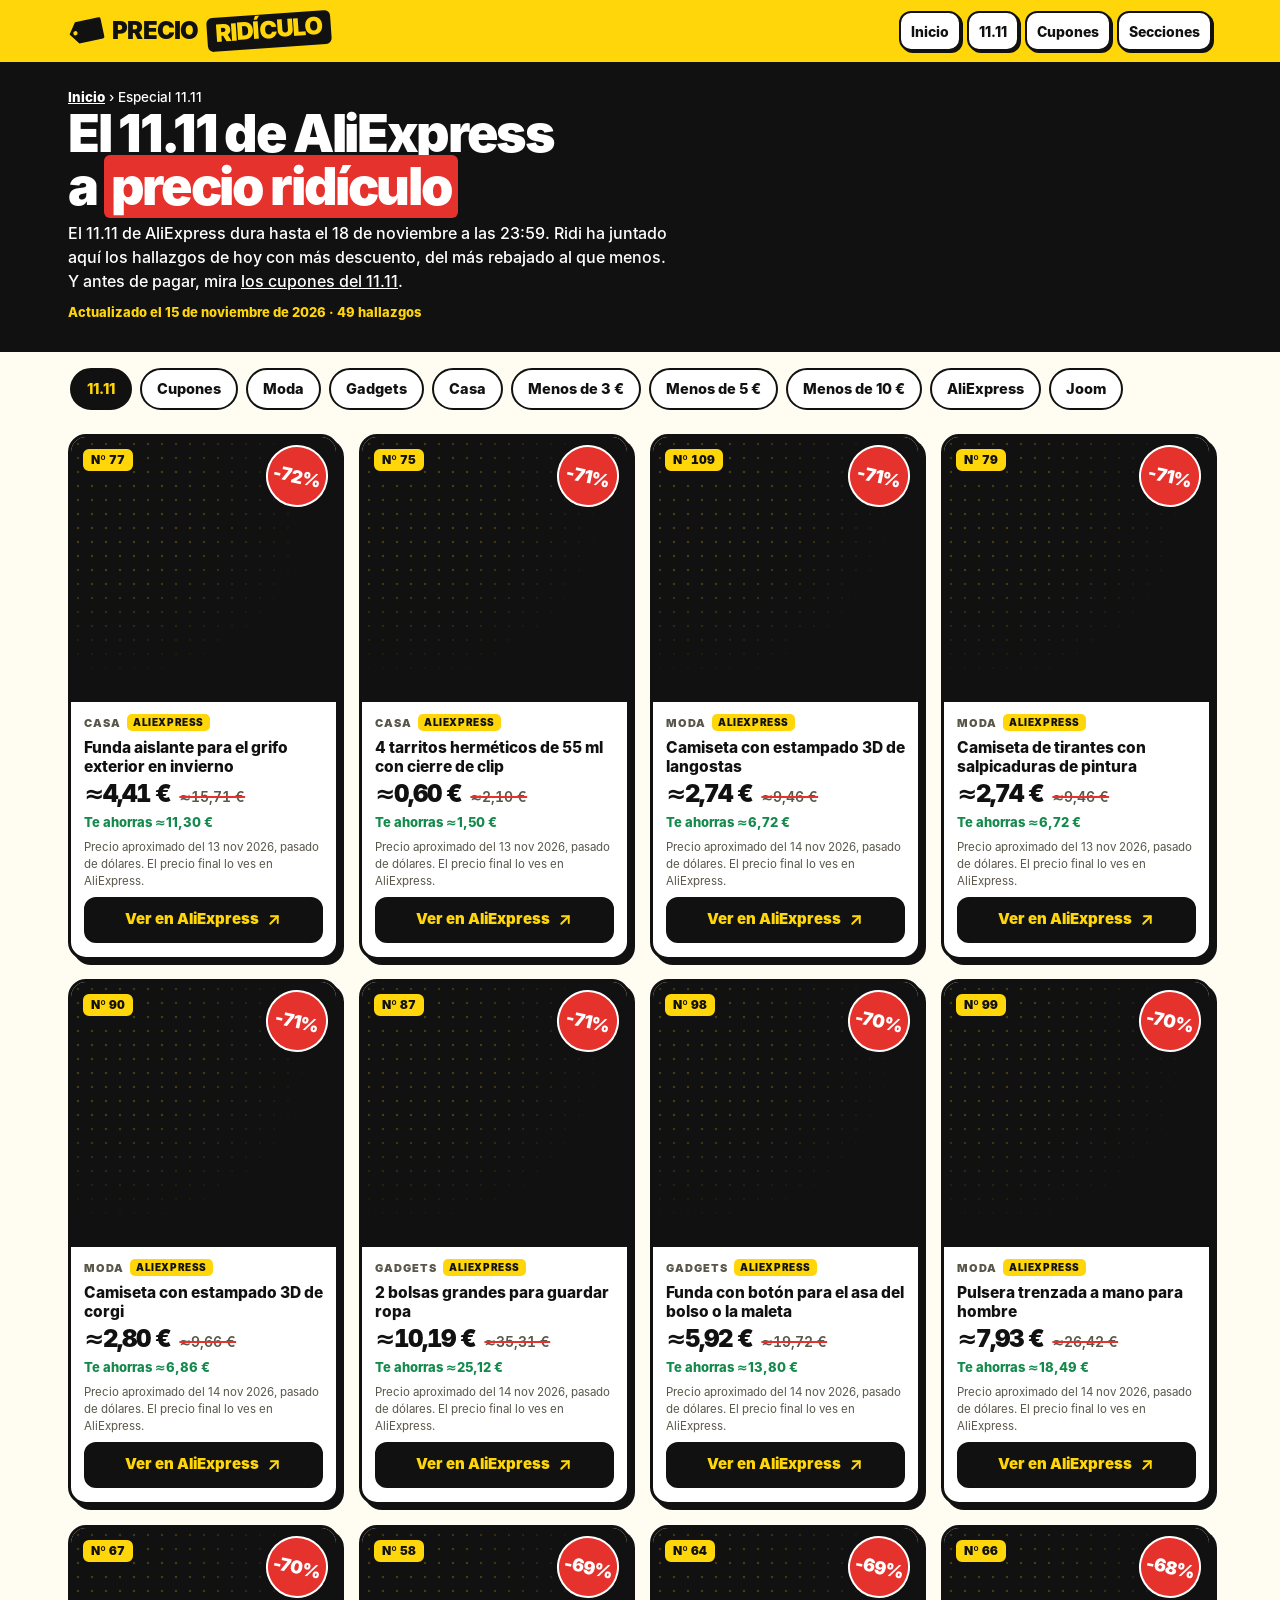
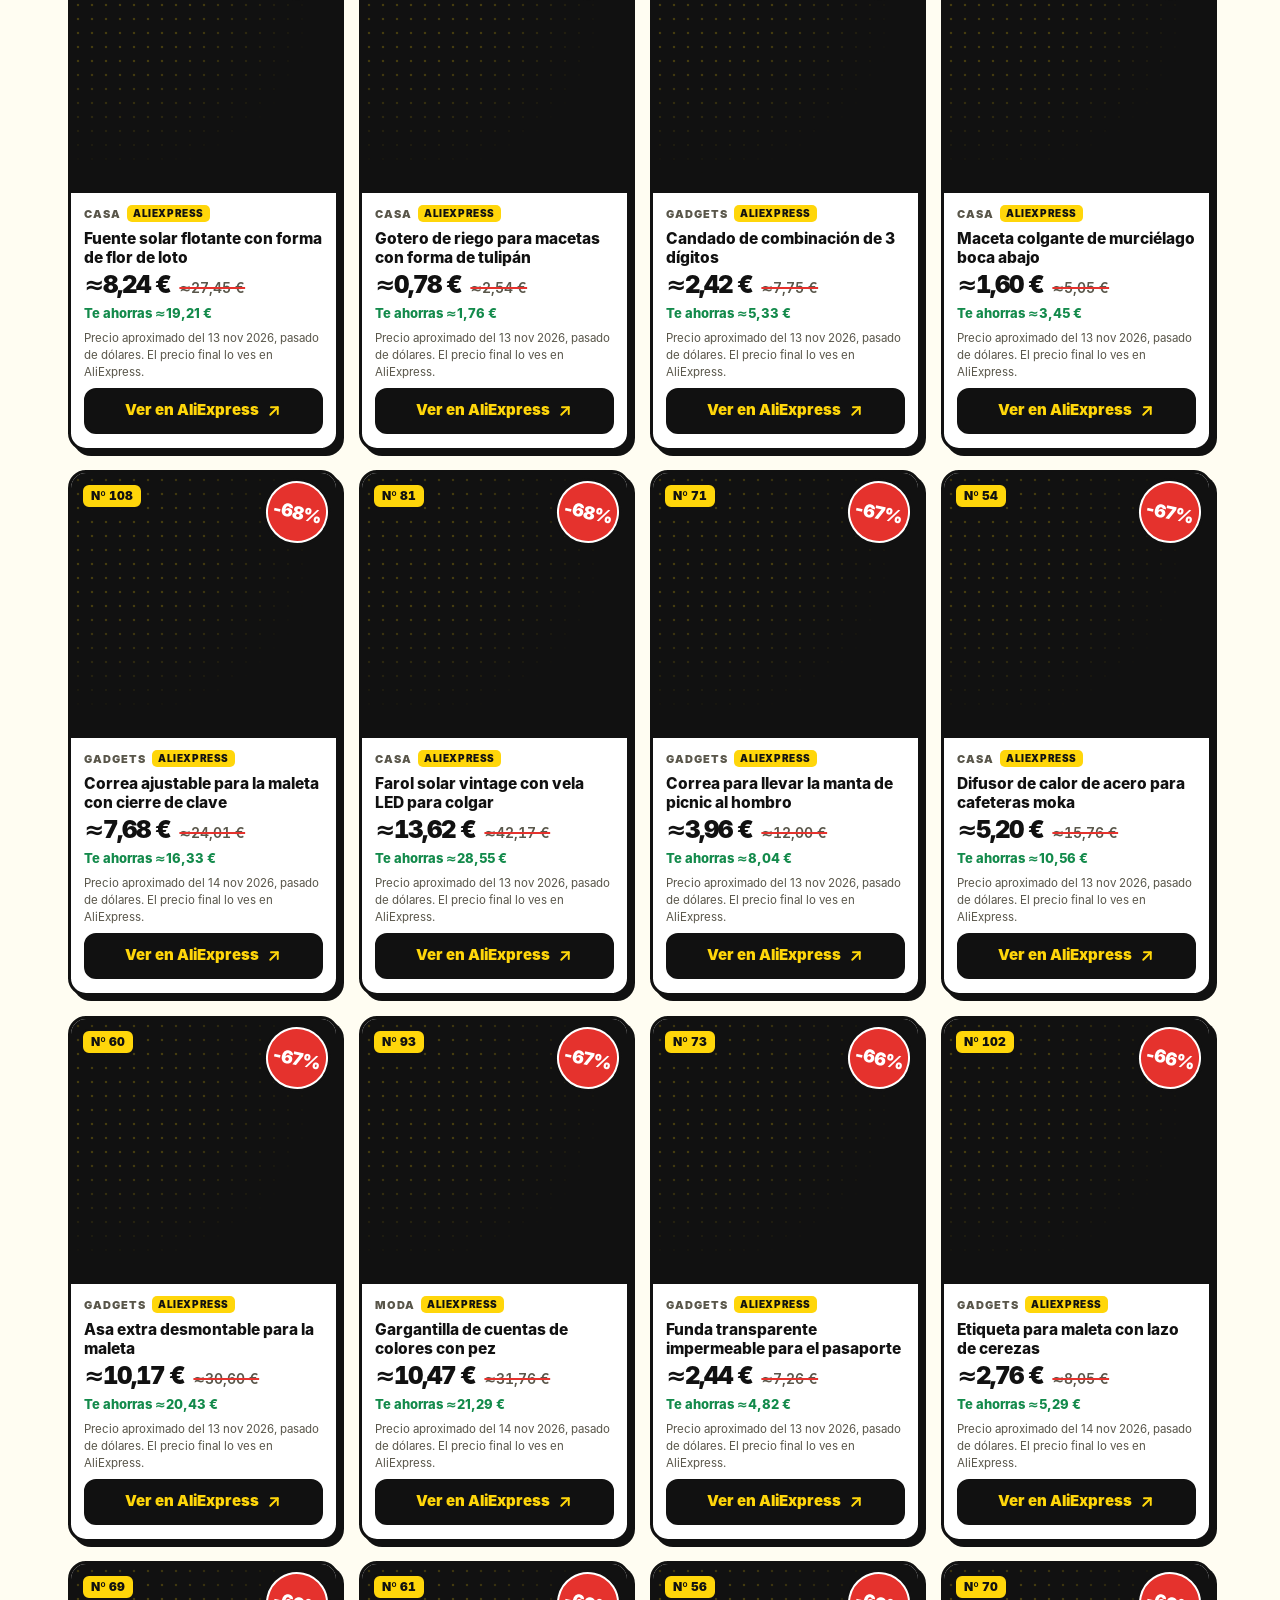
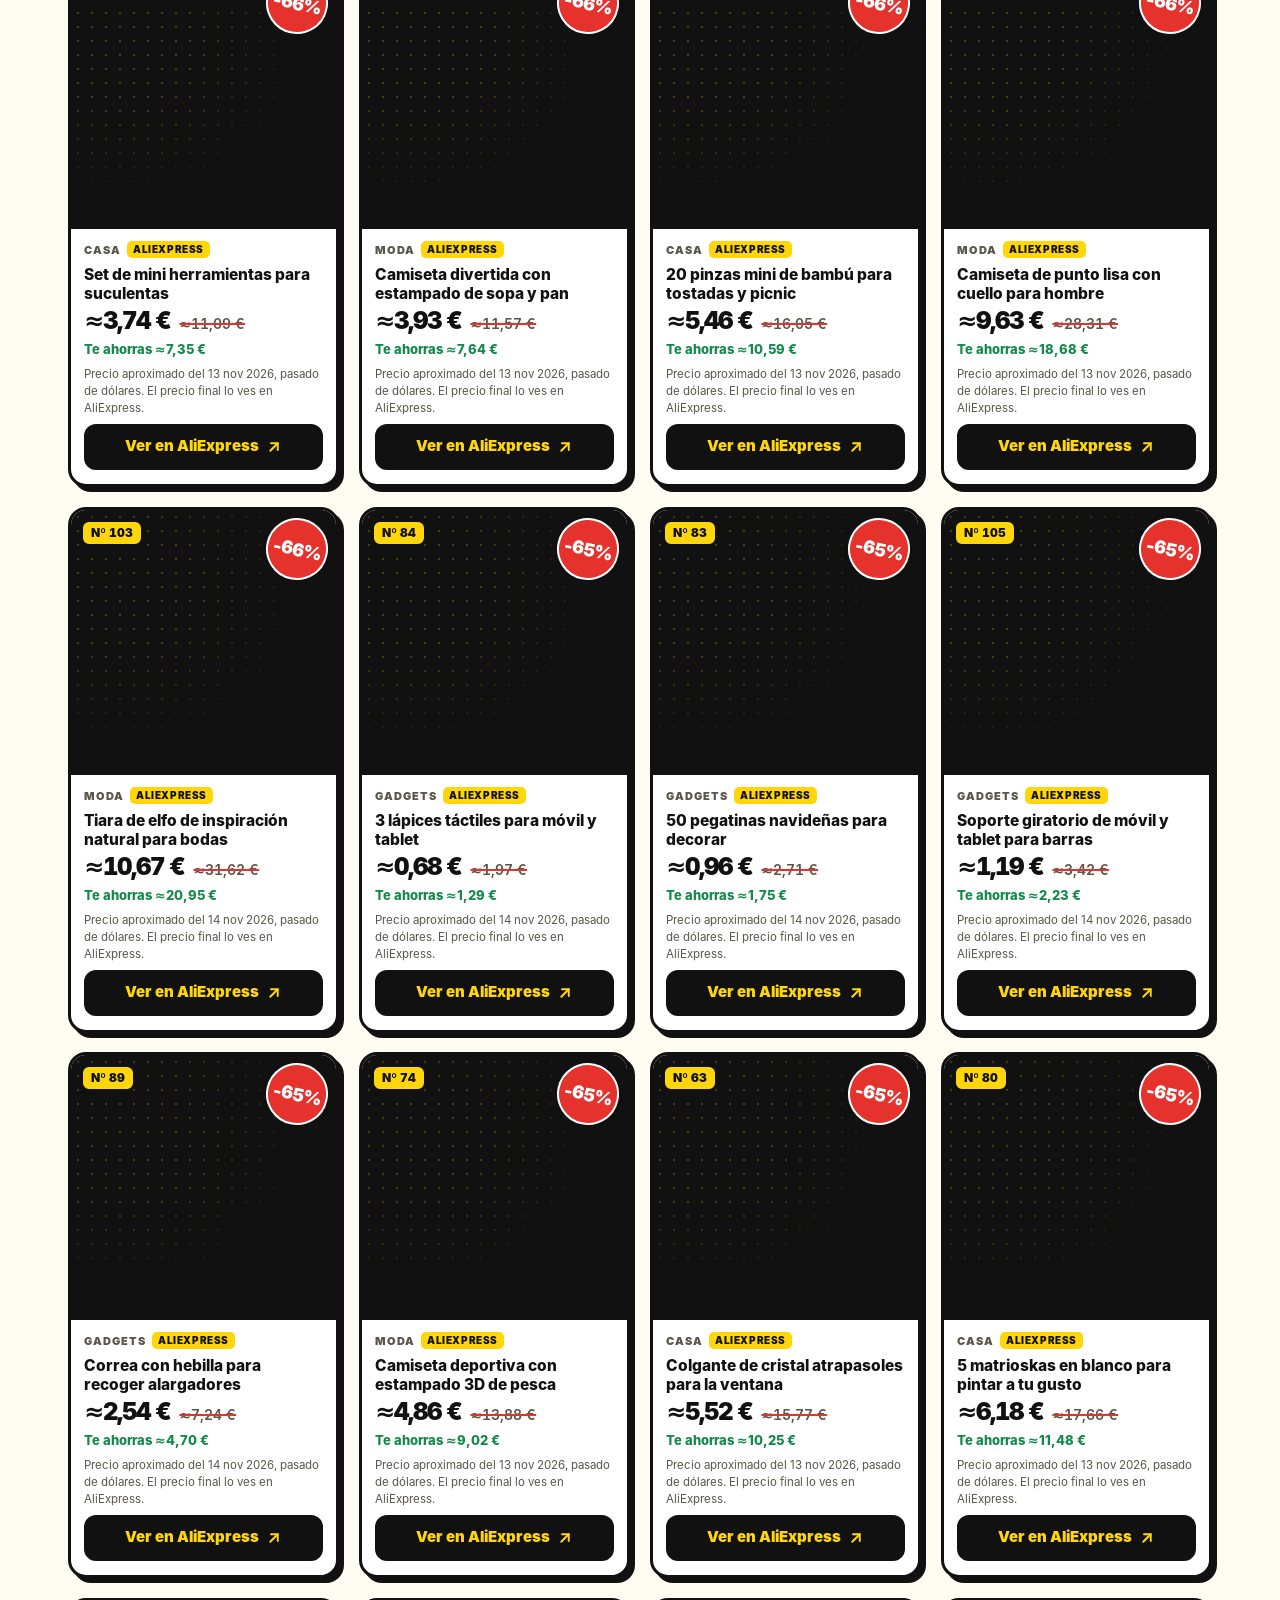
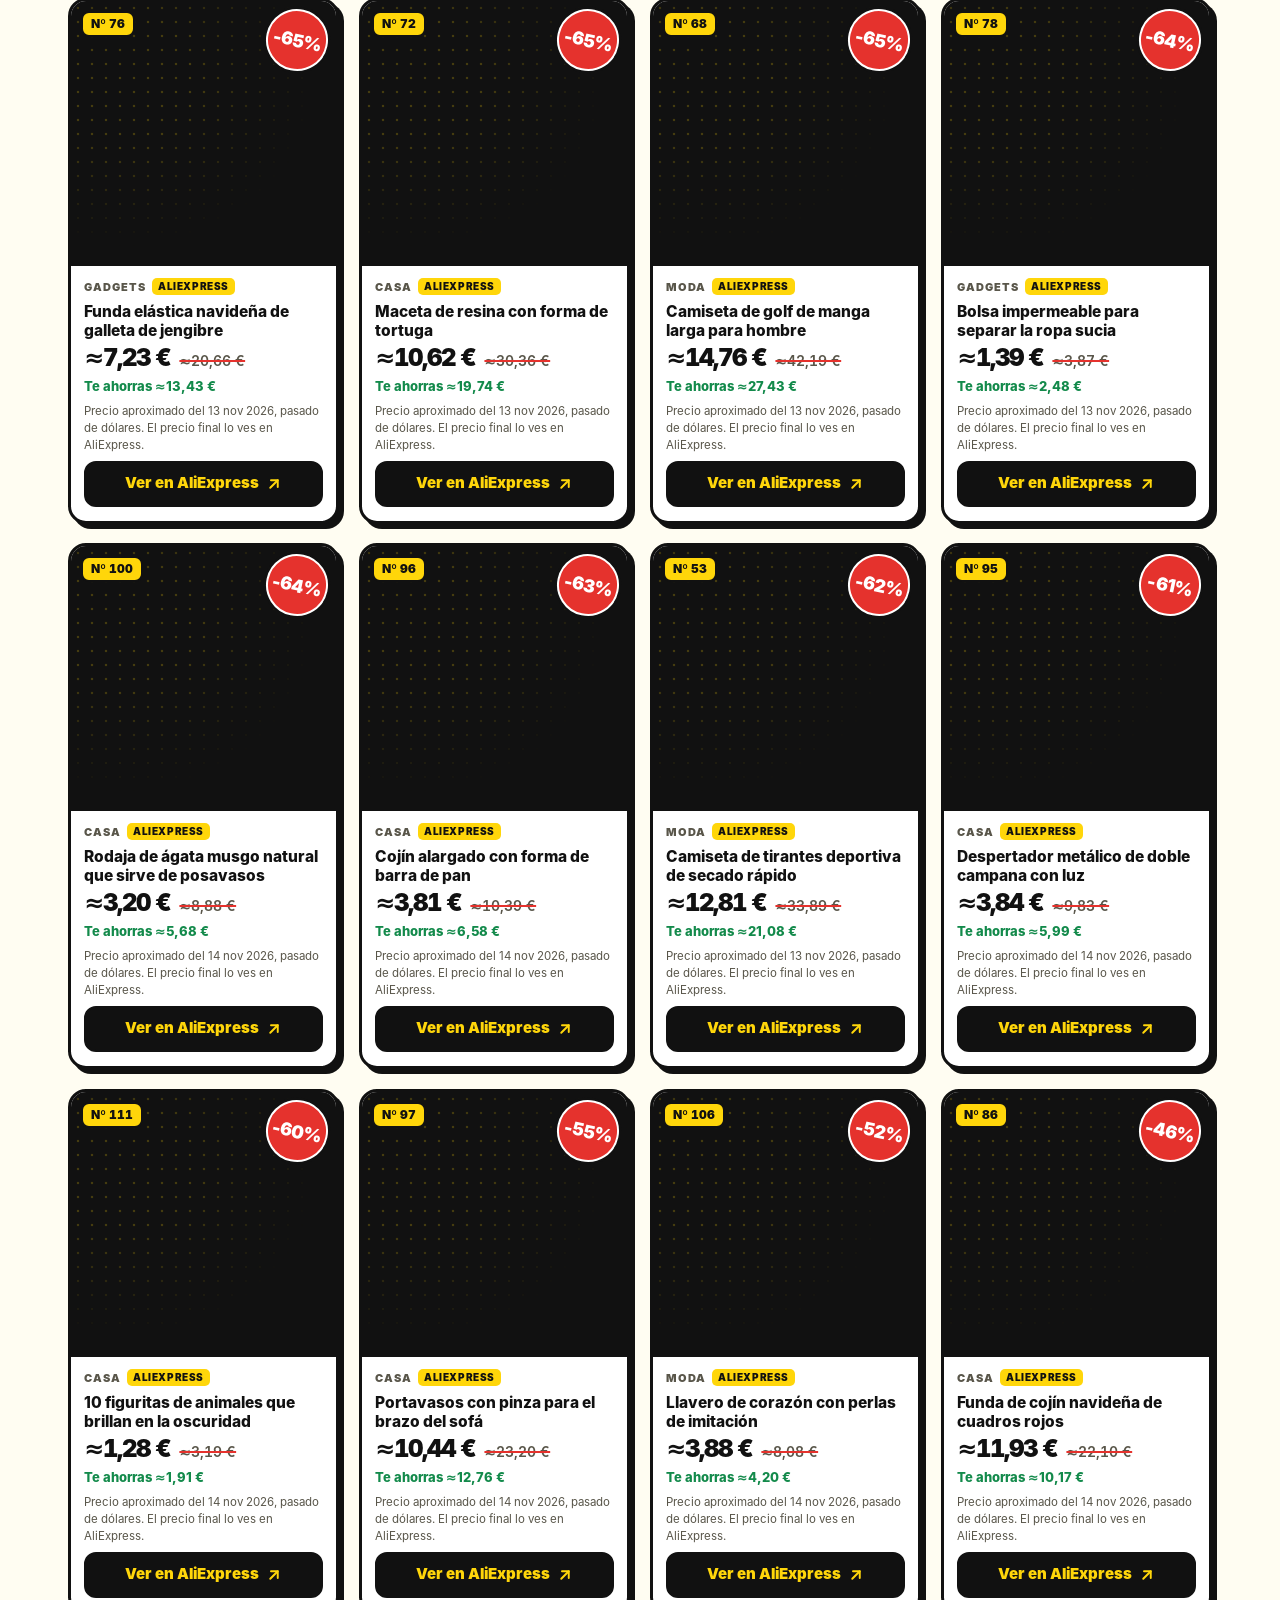
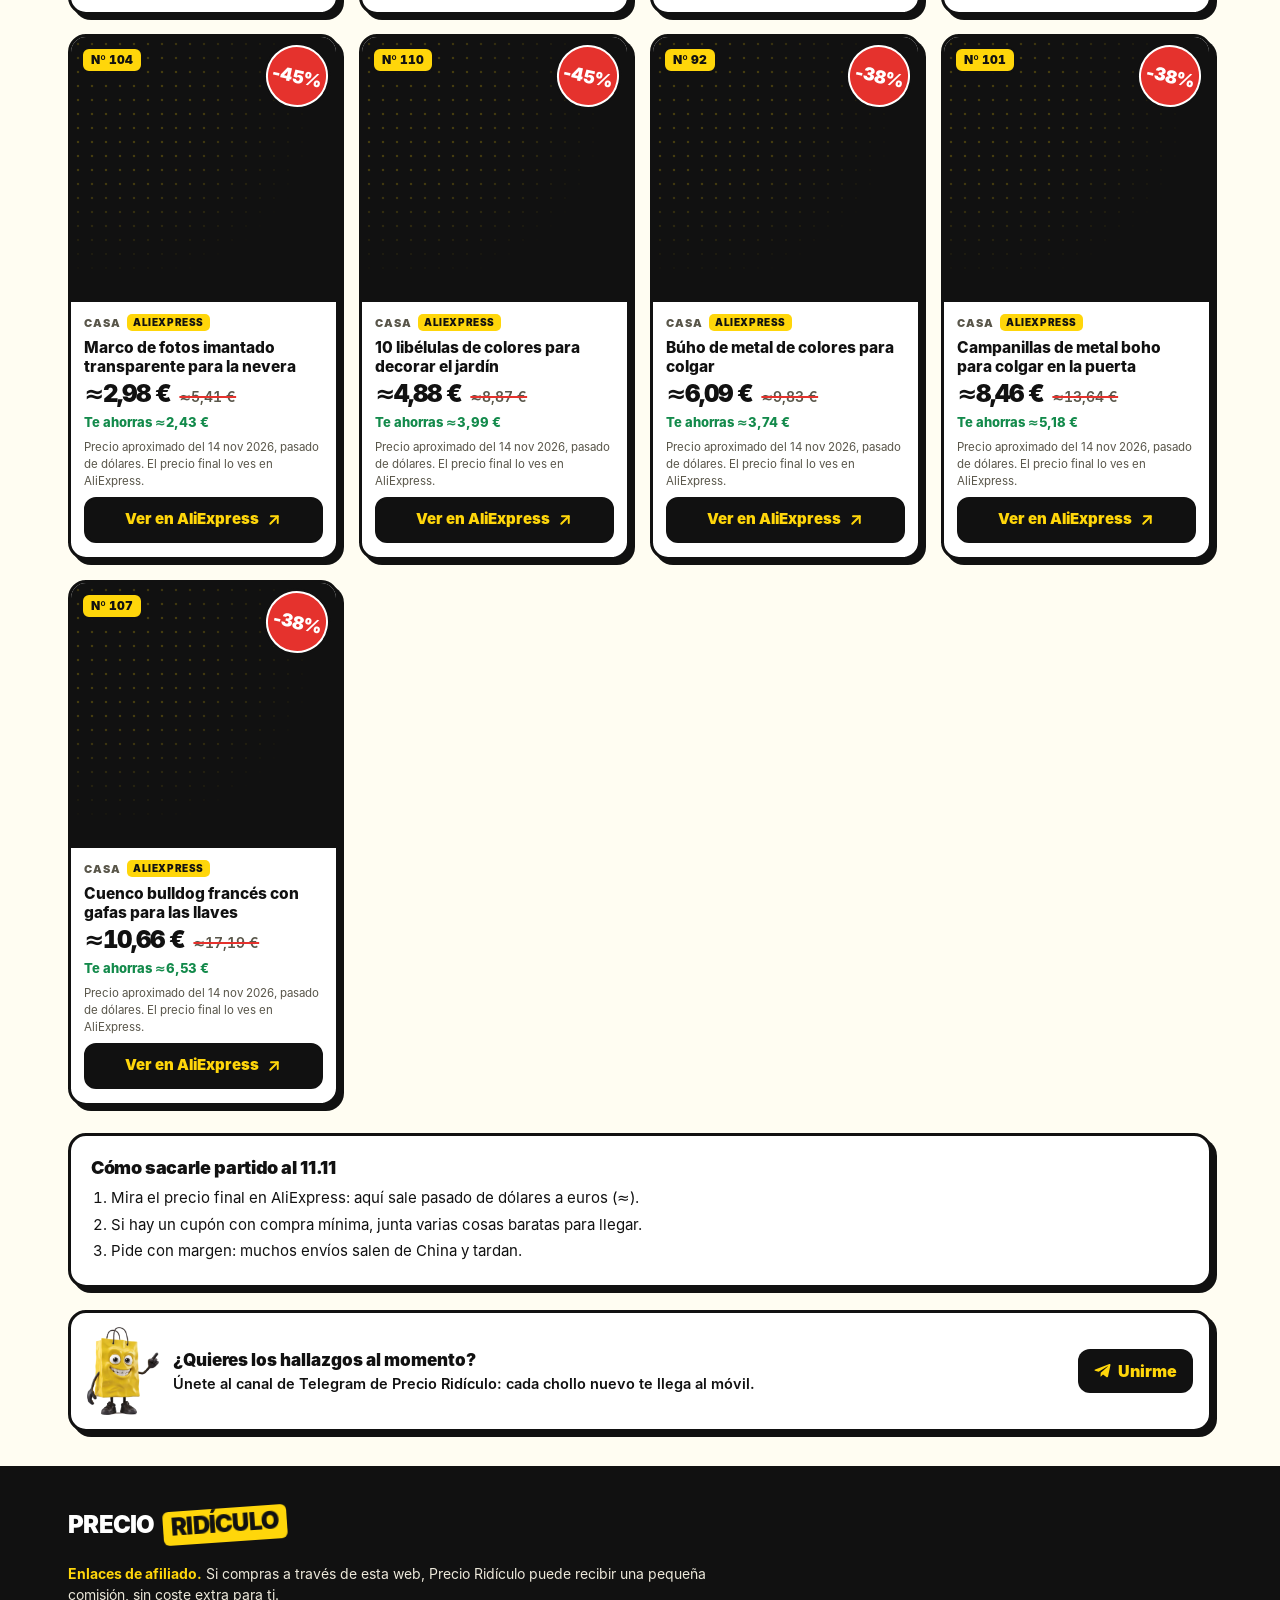
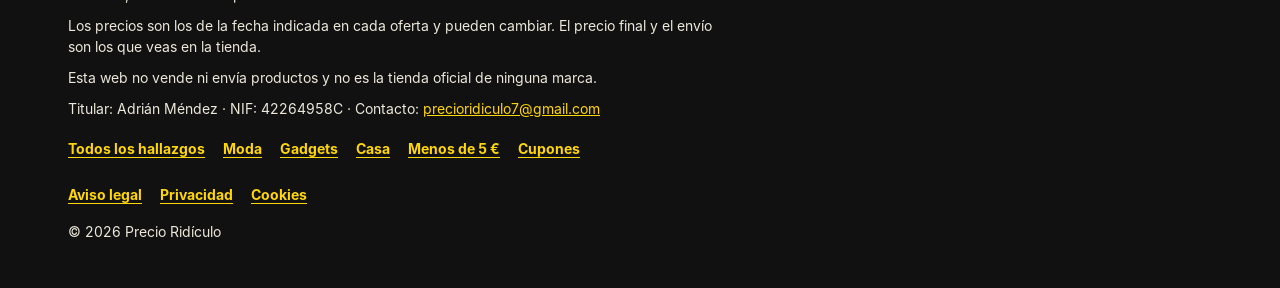
==== commit 0adb81eb: "Ofertas del 2026-11-15 Con los candidatos del 2026-11-14 (el taller de hoy no terminó a tiempo). 15 " ====
--- a/11-11/index.html
+++ b/11-11/index.html
@@ -27,8 +27,8 @@
   </div>
 </header>
 <main>
-  <div class="cabeza-cat cabeza-1111"><div class="wrap"><p class="migas"><a href="/">Inicio</a> › Especial 11.11</p><h1>El 11.11 de AliExpress a <mark>precio ridículo</mark></h1><p>El 11.11 de AliExpress dura hasta el 18 de noviembre a las 23:59. Ridi ha juntado aquí los hallazgos de hoy con más descuento, del más rebajado al que menos. Y antes de pagar, mira <a href="/cupones/">los cupones del 11.11</a>.</p><p class="actualizado">Actualizado el 14 de noviembre de 2026 · 46 hallazgos</p></div></div>
-  <div class="wrap"><nav class="enlaces-cat" aria-label="Secciones"><a href="/11-11/" aria-current="page">11.11</a><a href="/cupones/">Cupones</a><a href="/ofertas/moda/">Moda</a><a href="/ofertas/gadgets/">Gadgets</a><a href="/ofertas/casa/">Casa</a><a href="/ofertas/menos-de-3-euros/">Menos de 3 €</a><a href="/ofertas/menos-de-5-euros/">Menos de 5 €</a><a href="/ofertas/menos-de-10-euros/">Menos de 10 €</a><a href="/ofertas/aliexpress/">AliExpress</a><a href="/ofertas/joom/">Joom</a></nav><div class="rejilla lista-cat"><article class="tarjeta"><a class="cartel" href="/#oferta-77" tabindex="-1" aria-hidden="true"><img class="producto" src="https://ae-pic-a1.aliexpress-media.com/kf/S33b3666d3fed47b0b2130a61717adbd7E.jpg" alt="Funda aislante para el grifo exterior en invierno" loading="lazy" onerror="this.remove()"><span class="pegatina-dto">-72%</span><span class="chapa"><span class="numero">Nº 77</span></span></a><div class="cuerpo"><span class="categoria">Casa<span class="tienda">AliExpress</span></span><h3><a href="/#oferta-77">Funda aislante para el grifo exterior en invierno</a></h3><div class="precios"><span class="precio">≈4,41 €</span><span class="antes"><span class="oculto">Antes </span>≈15,71 €</span></div><p class="ahorro">Te ahorras ≈11,30 €</p><p class="nota">Precio aproximado del 13 nov 2026, pasado de dólares. El precio final lo ves en AliExpress.</p><a class="boton" href="https://rzekl.com/g/1e8d114494994f380ebb16525dc3e8/?ulp=https%3A%2F%2Fs.click.aliexpress.com%2Fdeep_link.htm%3Faff_short_key%3D_c3s1yQkJ%26dl_target_url%3Dhttps%253A%252F%252Fwww.aliexpress.com%252Fitem%252F1005013570780545.html%253Fpdp_npi%253D6%252540dis%252521USD%25252117.41%2525214.89%252521%252521%252521115.58%25252132.45%252521%2525402101611117944390619844286e0ede%25252112000061519552800%252521affd%252521%252521%252521%2525211%2525210%252521%26hot_product%3D0&amp;i=5&amp;f_id=50002&amp;subid=web" target="_blank" rel="sponsored nofollow noopener">Ver en AliExpress<svg viewBox="0 0 24 24" fill="none" stroke="currentColor" stroke-width="2.6" stroke-linecap="round" stroke-linejoin="round" aria-hidden="true"><path d="M7 17 17 7"/><path d="M8 7h9v9"/></svg></a></div></article><article class="tarjeta"><a class="cartel" href="/#oferta-75" tabindex="-1" aria-hidden="true"><img class="producto" src="https://ae-pic-a1.aliexpress-media.com/kf/Sd033644e10db4f20bc052ade0f97f88fS.jpeg" alt="4 tarritos herméticos de 55 ml con cierre de clip" loading="lazy" onerror="this.remove()"><span class="pegatina-dto">-71%</span><span class="chapa"><span class="numero">Nº 75</span></span></a><div class="cuerpo"><span class="categoria">Casa<span class="tienda">AliExpress</span></span><h3><a href="/#oferta-75">4 tarritos herméticos de 55 ml con cierre de clip</a></h3><div class="precios"><span class="precio">≈0,60 €</span><span class="antes"><span class="oculto">Antes </span>≈2,10 €</span></div><p class="ahorro">Te ahorras ≈1,50 €</p><p class="nota">Precio aproximado del 13 nov 2026, pasado de dólares. El precio final lo ves en AliExpress.</p><a class="boton" href="https://rzekl.com/g/1e8d114494994f380ebb16525dc3e8/?ulp=https%3A%2F%2Fs.click.aliexpress.com%2Fdeep_link.htm%3Faff_short_key%3D_c3s1yQkJ%26dl_target_url%3Dhttps%253A%252F%252Fwww.aliexpress.com%252Fitem%252F1005012863036487.html%253Fpdp_npi%253D6%252540dis%252521USD%2525212.33%2525210.67%252521%252521%25252115.49%2525214.49%252521%2525402151fd3a17944390503578065e0ceb%25252112000059529059957%252521affd%252521%252521%252521%2525211%2525210%252521%26hot_product%3D0&amp;i=5&amp;f_id=50002&amp;subid=web" target="_blank" rel="sponsored nofollow noopener">Ver en AliExpress<svg viewBox="0 0 24 24" fill="none" stroke="currentColor" stroke-width="2.6" stroke-linecap="round" stroke-linejoin="round" aria-hidden="true"><path d="M7 17 17 7"/><path d="M8 7h9v9"/></svg></a></div></article><article class="tarjeta"><a class="cartel" href="/#oferta-45" tabindex="-1" aria-hidden="true"><img class="producto" src="https://ae-pic-a1.aliexpress-media.com/kf/S621f8ea7234c422b8d9cc6a752051878G.jpg" alt="Camiseta con estampado 3D de flamencos" loading="lazy" onerror="this.remove()"><span class="pegatina-dto">-71%</span><span class="chapa"><span class="numero">Nº 45</span></span></a><div class="cuerpo"><span class="categoria">Moda<span class="tienda">AliExpress</span></span><h3><a href="/#oferta-45">Camiseta con estampado 3D de flamencos</a></h3><div class="precios"><span class="precio">≈2,62 €</span><span class="antes"><span class="oculto">Antes </span>≈9,05 €</span></div><p class="ahorro">Te ahorras ≈6,43 €</p><p class="nota">Precio aproximado del 12 nov 2026, pasado de dólares. El precio final lo ves en AliExpress.</p><a class="boton" href="https://rzekl.com/g/1e8d114494994f380ebb16525dc3e8/?ulp=https%3A%2F%2Fs.click.aliexpress.com%2Fdeep_link.htm%3Faff_short_key%3D_c3s1yQkJ%26dl_target_url%3Dhttps%253A%252F%252Fwww.aliexpress.com%252Fitem%252F1005004223465351.html%253Fpdp_npi%253D6%252540dis%252521USD%25252110.07%2525212.92%252521%252521%25252110.07%2525212.92%252521%25254021013cc017944344548284105e0f96%25252112000028435729587%252521affd%252521%252521%252521%2525211%2525210%252521%26hot_product%3D1&amp;i=5&amp;f_id=50003&amp;subid=web" target="_blank" rel="sponsored nofollow noopener">Ver en AliExpress<svg viewBox="0 0 24 24" fill="none" stroke="currentColor" stroke-width="2.6" stroke-linecap="round" stroke-linejoin="round" aria-hidden="true"><path d="M7 17 17 7"/><path d="M8 7h9v9"/></svg></a></div></article><article class="tarjeta"><a class="cartel" href="/#oferta-79" tabindex="-1" aria-hidden="true"><img class="producto" src="https://ae-pic-a1.aliexpress-media.com/kf/Sc3219fc134ae4639beac15bfc7b04ee2x.jpg" alt="Camiseta de tirantes con salpicaduras de pintura" loading="lazy" onerror="this.remove()"><span class="pegatina-dto">-71%</span><span class="chapa"><span class="numero">Nº 79</span></span></a><div class="cuerpo"><span class="categoria">Moda<span class="tienda">AliExpress</span></span><h3><a href="/#oferta-79">Camiseta de tirantes con salpicaduras de pintura</a></h3><div class="precios"><span class="precio">≈2,74 €</span><span class="antes"><span class="oculto">Antes </span>≈9,46 €</span></div><p class="ahorro">Te ahorras ≈6,72 €</p><p class="nota">Precio aproximado del 13 nov 2026, pasado de dólares. El precio final lo ves en AliExpress.</p><a class="boton" href="https://rzekl.com/g/1e8d114494994f380ebb16525dc3e8/?ulp=https%3A%2F%2Fs.click.aliexpress.com%2Fdeep_link.htm%3Faff_short_key%3D_c3s1yQkJ%26dl_target_url%3Dhttps%253A%252F%252Fwww.aliexpress.com%252Fitem%252F1005007175350934.html%253Fpdp_npi%253D6%252540dis%252521USD%25252110.48%2525213.04%252521%252521%25252110.48%2525213.04%252521%2525402140f88817945208899405557e0d6a%25252112000039705126443%252521affd%252521%252521%252521%2525211%2525210%252521%26hot_product%3D1&amp;i=5&amp;f_id=50003&amp;subid=web" target="_blank" rel="sponsored nofollow noopener">Ver en AliExpress<svg viewBox="0 0 24 24" fill="none" stroke="currentColor" stroke-width="2.6" stroke-linecap="round" stroke-linejoin="round" aria-hidden="true"><path d="M7 17 17 7"/><path d="M8 7h9v9"/></svg></a></div></article><article class="tarjeta"><a class="cartel" href="/#oferta-90" tabindex="-1" aria-hidden="true"><img class="producto" src="https://ae-pic-a1.aliexpress-media.com/kf/S95bde22fde0245adab2f557348914ecb0.jpg" alt="Camiseta con estampado 3D de corgi" loading="lazy" onerror="this.remove()"><span class="pegatina-dto">-71%</span><span class="chapa"><span class="numero">Nº 90</span></span></a><div class="cuerpo"><span class="categoria">Moda<span class="tienda">AliExpress</span></span><h3><a href="/#oferta-90">Camiseta con estampado 3D de corgi</a></h3><div class="precios"><span class="precio">≈2,80 €</span><span class="antes"><span class="oculto">Antes </span>≈9,66 €</span></div><p class="ahorro">Te ahorras ≈6,86 €</p><p class="nota">Precio aproximado del 14 nov 2026, pasado de dólares. El precio final lo ves en AliExpress.</p><a class="boton" href="https://rzekl.com/g/1e8d114494994f380ebb16525dc3e8/?ulp=https%3A%2F%2Fs.click.aliexpress.com%2Fdeep_link.htm%3Faff_short_key%3D_c3s1yQkJ%26dl_target_url%3Dhttps%253A%252F%252Fwww.aliexpress.com%252Fitem%252F1005008326980526.html%253Fpdp_npi%253D6%252540dis%252521USD%25252110.68%2525213.10%252521%252521%25252110.68%2525213.10%252521%2525402151fd3a17946076883375663e0fe2%25252112000044615370888%252521affd%252521%252521%252521%2525211%2525210%252521%26hot_product%3D1&amp;i=5&amp;f_id=50003&amp;subid=web" target="_blank" rel="sponsored nofollow noopener">Ver en AliExpress<svg viewBox="0 0 24 24" fill="none" stroke="currentColor" stroke-width="2.6" stroke-linecap="round" stroke-linejoin="round" aria-hidden="true"><path d="M7 17 17 7"/><path d="M8 7h9v9"/></svg></a></div></article><article class="tarjeta"><a class="cartel" href="/#oferta-87" tabindex="-1" aria-hidden="true"><img class="producto" src="https://ae-pic-a1.aliexpress-media.com/kf/S4ecd3b55001f4ceabaf2fb443333830ax.jpg" alt="2 bolsas grandes para guardar ropa" loading="lazy" onerror="this.remove()"><span class="pegatina-dto">-71%</span><span class="chapa"><span class="numero">Nº 87</span></span></a><div class="cuerpo"><span class="categoria">Gadgets<span class="tienda">AliExpress</span></span><h3><a href="/#oferta-87">2 bolsas grandes para guardar ropa</a></h3><div class="precios"><span class="precio">≈10,19 €</span><span class="antes"><span class="oculto">Antes </span>≈35,31 €</span></div><p class="ahorro">Te ahorras ≈25,12 €</p><p class="nota">Precio aproximado del 14 nov 2026, pasado de dólares. El precio final lo ves en AliExpress.</p><a class="boton" href="https://rzekl.com/g/1e8d114494994f380ebb16525dc3e8/?ulp=https%3A%2F%2Fs.click.aliexpress.com%2Fdeep_link.htm%3Faff_short_key%3D_c3s1yQkJ%26dl_target_url%3Dhttps%253A%252F%252Fwww.aliexpress.com%252Fitem%252F1005013582368543.html%253Fpdp_npi%253D6%252540dis%252521USD%25252139.02%25252111.26%252521%252521%252521258.78%25252174.66%252521%2525402140d33617946119654975395e0dfd%25252112000061552038121%252521affd%252521%252521%252521%2525211%2525210%252521%26hot_product%3D0&amp;i=5&amp;f_id=50002&amp;subid=web" target="_blank" rel="sponsored nofollow noopener">Ver en AliExpress<svg viewBox="0 0 24 24" fill="none" stroke="currentColor" stroke-width="2.6" stroke-linecap="round" stroke-linejoin="round" aria-hidden="true"><path d="M7 17 17 7"/><path d="M8 7h9v9"/></svg></a></div></article><article class="tarjeta"><a class="cartel" href="/#oferta-44" tabindex="-1" aria-hidden="true"><img class="producto" src="https://ae-pic-a1.aliexpress-media.com/kf/S90feace0c59c42fb9f925d7b50630dcaC.jpg" alt="Soporte plegable de metal para móvil y tablet" loading="lazy" onerror="this.remove()"><span class="pegatina-dto">-70%</span><span class="chapa"><span class="numero">Nº 44</span></span></a><div class="cuerpo"><span class="categoria">Gadgets<span class="tienda">AliExpress</span></span><h3><a href="/#oferta-44">Soporte plegable de metal para móvil y tablet</a></h3><div class="precios"><span class="precio">≈0,75 €</span><span class="antes"><span class="oculto">Antes </span>≈2,47 €</span></div><p class="ahorro">Te ahorras ≈1,72 €</p><p class="nota">Precio aproximado del 12 nov 2026, pasado de dólares. El precio final lo ves en AliExpress.</p><a class="boton" href="https://rzekl.com/g/1e8d114494994f380ebb16525dc3e8/?ulp=https%3A%2F%2Fs.click.aliexpress.com%2Fdeep_link.htm%3Faff_short_key%3D_c3s1yQkJ%26dl_target_url%3Dhttps%253A%252F%252Fwww.aliexpress.com%252Fitem%252F1005012893354384.html%253Fpdp_npi%253D6%252540dis%252521USD%2525212.75%2525210.83%252521%252521%25252118.23%2525215.47%252521%2525400b8ded7b17942680172501940e0d8b%25252112000059666540088%252521affd%252521%252521%252521%2525211%2525210%252521%26hot_product%3D0&amp;i=5&amp;f_id=50002&amp;subid=web" target="_blank" rel="sponsored nofollow noopener">Ver en AliExpress<svg viewBox="0 0 24 24" fill="none" stroke="currentColor" stroke-width="2.6" stroke-linecap="round" stroke-linejoin="round" aria-hidden="true"><path d="M7 17 17 7"/><path d="M8 7h9v9"/></svg></a></div></article><article class="tarjeta"><a class="cartel" href="/#oferta-40" tabindex="-1" aria-hidden="true"><img class="producto" src="https://ae-pic-a1.aliexpress-media.com/kf/S42fe7cdd647a4c9c9087f45e7e671065R.jpg" alt="Estante de pared de madera estilo boho" loading="lazy" onerror="this.remove()"><span class="pegatina-dto">-70%</span><span class="chapa"><span class="numero">Nº 40</span></span></a><div class="cuerpo"><span class="categoria">Casa<span class="tienda">AliExpress</span></span><h3><a href="/#oferta-40">Estante de pared de madera estilo boho</a></h3><div class="precios"><span class="precio">≈6,83 €</span><span class="antes"><span class="oculto">Antes </span>≈22,78 €</span></div><p class="ahorro">Te ahorras ≈15,95 €</p><p class="nota">Precio aproximado del 12 nov 2026, pasado de dólares. El precio final lo ves en AliExpress.</p><a class="boton" href="https://rzekl.com/g/1e8d114494994f380ebb16525dc3e8/?ulp=https%3A%2F%2Fs.click.aliexpress.com%2Fdeep_link.htm%3Faff_short_key%3D_c3s1yQkJ%26dl_target_url%3Dhttps%253A%252F%252Fwww.aliexpress.com%252Fitem%252F1005011748013881.html%253Fpdp_npi%253D6%252540dis%252521USD%25252125.35%2525217.60%252521%252521%252521168.35%25252150.50%252521%2525400b8ded7b17944352206735859e0e2f%25252112000056431226095%252521affd%252521%252521%252521%2525211%2525210%252521%26hot_product%3D1&amp;i=5&amp;f_id=50003&amp;subid=web" target="_blank" rel="sponsored nofollow noopener">Ver en AliExpress<svg viewBox="0 0 24 24" fill="none" stroke="currentColor" stroke-width="2.6" stroke-linecap="round" stroke-linejoin="round" aria-hidden="true"><path d="M7 17 17 7"/><path d="M8 7h9v9"/></svg></a></div></article><article class="tarjeta"><a class="cartel" href="/#oferta-67" tabindex="-1" aria-hidden="true"><img class="producto" src="https://ae-pic-a1.aliexpress-media.com/kf/Sd08a73a5ba394e829e8802aab7feb108F.jpg" alt="Fuente solar flotante con forma de flor de loto" loading="lazy" onerror="this.remove()"><span class="pegatina-dto">-70%</span><span class="chapa"><span class="numero">Nº 67</span></span></a><div class="cuerpo"><span class="categoria">Casa<span class="tienda">AliExpress</span></span><h3><a href="/#oferta-67">Fuente solar flotante con forma de flor de loto</a></h3><div class="precios"><span class="precio">≈8,24 €</span><span class="antes"><span class="oculto">Antes </span>≈27,45 €</span></div><p class="ahorro">Te ahorras ≈19,21 €</p><p class="nota">Precio aproximado del 13 nov 2026, pasado de dólares. El precio final lo ves en AliExpress.</p><a class="boton" href="https://rzekl.com/g/1e8d114494994f380ebb16525dc3e8/?ulp=https%3A%2F%2Fs.click.aliexpress.com%2Fdeep_link.htm%3Faff_short_key%3D_c3s1yQkJ%26dl_target_url%3Dhttps%253A%252F%252Fwww.aliexpress.com%252Fitem%252F1005013324082251.html%253Fpdp_npi%253D6%252540dis%252521USD%25252130.42%2525219.13%252521%252521%25252130.42%2525219.13%252521%2525402140d36217944390676393629e0d8c%25252112000060854280276%252521affd%252521%252521%252521%2525211%2525210%252521%26hot_product%3D0&amp;i=5&amp;f_id=50002&amp;subid=web" target="_blank" rel="sponsored nofollow noopener">Ver en AliExpress<svg viewBox="0 0 24 24" fill="none" stroke="currentColor" stroke-width="2.6" stroke-linecap="round" stroke-linejoin="round" aria-hidden="true"><path d="M7 17 17 7"/><path d="M8 7h9v9"/></svg></a></div></article><article class="tarjeta"><a class="cartel" href="/#oferta-58" tabindex="-1" aria-hidden="true"><img class="producto" src="https://ae-pic-a1.aliexpress-media.com/kf/S737c4372522144a8b0d8bdef27d48ad7q.jpg" alt="Gotero de riego para macetas con forma de tulipán" loading="lazy" onerror="this.remove()"><span class="pegatina-dto">-69%</span><span class="chapa"><span class="numero">Nº 58</span></span></a><div class="cuerpo"><span class="categoria">Casa<span class="tienda">AliExpress</span></span><h3><a href="/#oferta-58">Gotero de riego para macetas con forma de tulipán</a></h3><div class="precios"><span class="precio">≈0,78 €</span><span class="antes"><span class="oculto">Antes </span>≈2,54 €</span></div><p class="ahorro">Te ahorras ≈1,76 €</p><p class="nota">Precio aproximado del 13 nov 2026, pasado de dólares. El precio final lo ves en AliExpress.</p><a class="boton" href="https://rzekl.com/g/1e8d114494994f380ebb16525dc3e8/?ulp=https%3A%2F%2Fs.click.aliexpress.com%2Fdeep_link.htm%3Faff_short_key%3D_c3s1yQkJ%26dl_target_url%3Dhttps%253A%252F%252Fwww.aliexpress.com%252Fitem%252F1005013080324735.html%253Fpdp_npi%253D6%252540dis%252521USD%2525212.81%2525210.86%252521%252521%25252118.68%2525215.73%252521%252540210152bd17944392022888713e0f4a%25252112000060174727371%252521affd%252521%252521%252521%2525211%2525210%252521%26hot_product%3D0&amp;i=5&amp;f_id=50002&amp;subid=web" target="_blank" rel="sponsored nofollow noopener">Ver en AliExpress<svg viewBox="0 0 24 24" fill="none" stroke="currentColor" stroke-width="2.6" stroke-linecap="round" stroke-linejoin="round" aria-hidden="true"><path d="M7 17 17 7"/><path d="M8 7h9v9"/></svg></a></div></article><article class="tarjeta"><a class="cartel" href="/#oferta-64" tabindex="-1" aria-hidden="true"><img class="producto" src="https://ae-pic-a1.aliexpress-media.com/kf/S2513dc5235e94b9ca7f550546f6ea9f4M.jpg" alt="Candado de combinación de 3 dígitos" loading="lazy" onerror="this.remove()"><span class="pegatina-dto">-69%</span><span class="chapa"><span class="numero">Nº 64</span></span></a><div class="cuerpo"><span class="categoria">Gadgets<span class="tienda">AliExpress</span></span><h3><a href="/#oferta-64">Candado de combinación de 3 dígitos</a></h3><div class="precios"><span class="precio">≈2,42 €</span><span class="antes"><span class="oculto">Antes </span>≈7,75 €</span></div><p class="ahorro">Te ahorras ≈5,33 €</p><p class="nota">Precio aproximado del 13 nov 2026, pasado de dólares. El precio final lo ves en AliExpress.</p><a class="boton" href="https://rzekl.com/g/1e8d114494994f380ebb16525dc3e8/?ulp=https%3A%2F%2Fs.click.aliexpress.com%2Fdeep_link.htm%3Faff_short_key%3D_c3s1yQkJ%26dl_target_url%3Dhttps%253A%252F%252Fwww.aliexpress.com%252Fitem%252F1005013555800273.html%253Fpdp_npi%253D6%252540dis%252521USD%2525218.59%2525212.68%252521%252521%25252157.04%25252117.77%252521%2525402151fce817944392840778300e0eaf%25252112000061479562740%252521affd%252521%252521%252521%2525211%2525210%252521%26hot_product%3D0&amp;i=5&amp;f_id=50002&amp;subid=web" target="_blank" rel="sponsored nofollow noopener">Ver en AliExpress<svg viewBox="0 0 24 24" fill="none" stroke="currentColor" stroke-width="2.6" stroke-linecap="round" stroke-linejoin="round" aria-hidden="true"><path d="M7 17 17 7"/><path d="M8 7h9v9"/></svg></a></div></article><article class="tarjeta"><a class="cartel" href="/#oferta-66" tabindex="-1" aria-hidden="true"><img class="producto" src="https://ae-pic-a1.aliexpress-media.com/kf/Sb514693fad65413b9a685313c84b1f2e6.jpg" alt="Maceta colgante de murciélago boca abajo" loading="lazy" onerror="this.remove()"><span class="pegatina-dto">-68%</span><span class="chapa"><span class="numero">Nº 66</span></span></a><div class="cuerpo"><span class="categoria">Casa<span class="tienda">AliExpress</span></span><h3><a href="/#oferta-66">Maceta colgante de murciélago boca abajo</a></h3><div class="precios"><span class="precio">≈1,60 €</span><span class="antes"><span class="oculto">Antes </span>≈5,05 €</span></div><p class="ahorro">Te ahorras ≈3,45 €</p><p class="nota">Precio aproximado del 13 nov 2026, pasado de dólares. El precio final lo ves en AliExpress.</p><a class="boton" href="https://rzekl.com/g/1e8d114494994f380ebb16525dc3e8/?ulp=https%3A%2F%2Fs.click.aliexpress.com%2Fdeep_link.htm%3Faff_short_key%3D_c3s1yQkJ%26dl_target_url%3Dhttps%253A%252F%252Fwww.aliexpress.com%252Fitem%252F1005013263271215.html%253Fpdp_npi%253D6%252540dis%252521USD%2525215.60%2525211.77%252521%252521%25252137.20%25252111.78%252521%2525402140d36117944391732102301e0f24%25252112000060720692195%252521affd%252521%252521%252521%2525211%2525210%252521%26hot_product%3D0&amp;i=5&amp;f_id=50002&amp;subid=web" target="_blank" rel="sponsored nofollow noopener">Ver en AliExpress<svg viewBox="0 0 24 24" fill="none" stroke="currentColor" stroke-width="2.6" stroke-linecap="round" stroke-linejoin="round" aria-hidden="true"><path d="M7 17 17 7"/><path d="M8 7h9v9"/></svg></a></div></article><article class="tarjeta"><a class="cartel" href="/#oferta-41" tabindex="-1" aria-hidden="true"><img class="producto" src="https://ae-pic-a1.aliexpress-media.com/kf/S3bc99307f62d4cb69004c175bebe5ec1D.jpg" alt="Funda elástica para maleta con bulldog con gafas" loading="lazy" onerror="this.remove()"><span class="pegatina-dto">-68%</span><span class="chapa"><span class="numero">Nº 41</span></span></a><div class="cuerpo"><span class="categoria">Gadgets<span class="tienda">AliExpress</span></span><h3><a href="/#oferta-41">Funda elástica para maleta con bulldog con gafas</a></h3><div class="precios"><span class="precio">≈4,77 €</span><span class="antes"><span class="oculto">Antes </span>≈14,89 €</span></div><p class="ahorro">Te ahorras ≈10,12 €</p><p class="nota">Precio aproximado del 12 nov 2026, pasado de dólares. El precio final lo ves en AliExpress.</p><a class="boton" href="https://rzekl.com/g/1e8d114494994f380ebb16525dc3e8/?ulp=https%3A%2F%2Fs.click.aliexpress.com%2Fdeep_link.htm%3Faff_short_key%3D_c3s1yQkJ%26dl_target_url%3Dhttps%253A%252F%252Fwww.aliexpress.com%252Fitem%252F1005009640557117.html%253Fpdp_npi%253D6%252540dis%252521USD%25252116.57%2525215.31%252521%252521%252521110.00%25252135.20%252521%2525402102f1cd17942664863344443e10a1%25252112000049725689736%252521affd%252521%252521%252521%2525211%2525210%252521%26hot_product%3D0&amp;i=5&amp;f_id=50002&amp;subid=web" target="_blank" rel="sponsored nofollow noopener">Ver en AliExpress<svg viewBox="0 0 24 24" fill="none" stroke="currentColor" stroke-width="2.6" stroke-linecap="round" stroke-linejoin="round" aria-hidden="true"><path d="M7 17 17 7"/><path d="M8 7h9v9"/></svg></a></div></article><article class="tarjeta"><a class="cartel" href="/#oferta-81" tabindex="-1" aria-hidden="true"><img class="producto" src="https://ae-pic-a1.aliexpress-media.com/kf/Sdd4dcd42e22b40e5b5174f3bfbcf3d4f4.jpg" alt="Farol solar vintage con vela LED para colgar" loading="lazy" onerror="this.remove()"><span class="pegatina-dto">-68%</span><span class="chapa"><span class="numero">Nº 81</span></span></a><div class="cuerpo"><span class="categoria">Casa<span class="tienda">AliExpress</span></span><h3><a href="/#oferta-81">Farol solar vintage con vela LED para colgar</a></h3><div class="precios"><span class="precio">≈13,62 €</span><span class="antes"><span class="oculto">Antes </span>≈42,17 €</span></div><p class="ahorro">Te ahorras ≈28,55 €</p><p class="nota">Precio aproximado del 13 nov 2026, pasado de dólares. El precio final lo ves en AliExpress.</p><a class="boton" href="https://rzekl.com/g/1e8d114494994f380ebb16525dc3e8/?ulp=https%3A%2F%2Fs.click.aliexpress.com%2Fdeep_link.htm%3Faff_short_key%3D_c3s1yQkJ%26dl_target_url%3Dhttps%253A%252F%252Fwww.aliexpress.com%252Fitem%252F1005013421227892.html%253Fpdp_npi%253D6%252540dis%252521USD%25252146.73%25252115.09%252521%252521%252521310.32%252521100.26%252521%2525402141149b17944390573373647e0ddd%25252112000061084757010%252521affd%252521%252521%252521%2525211%2525210%252521%26hot_product%3D0&amp;i=5&amp;f_id=50002&amp;subid=web" target="_blank" rel="sponsored nofollow noopener">Ver en AliExpress<svg viewBox="0 0 24 24" fill="none" stroke="currentColor" stroke-width="2.6" stroke-linecap="round" stroke-linejoin="round" aria-hidden="true"><path d="M7 17 17 7"/><path d="M8 7h9v9"/></svg></a></div></article><article class="tarjeta"><a class="cartel" href="/#oferta-47" tabindex="-1" aria-hidden="true"><img class="producto" src="https://ae-pic-a1.aliexpress-media.com/kf/S8733a78a661f41c0989d0c03a4bd57cbo.jpg" alt="Tapa deslizante para la webcam con forma de gato" loading="lazy" onerror="this.remove()"><span class="pegatina-dto">-67%</span><span class="chapa"><span class="numero">Nº 47</span></span></a><div class="cuerpo"><span class="categoria">Gadgets<span class="tienda">AliExpress</span></span><h3><a href="/#oferta-47">Tapa deslizante para la webcam con forma de gato</a></h3><div class="precios"><span class="precio">≈2,91 €</span><span class="antes"><span class="oculto">Antes </span>≈8,92 €</span></div><p class="ahorro">Te ahorras ≈6,01 €</p><p class="nota">Precio aproximado del 12 nov 2026, pasado de dólares. El precio final lo ves en AliExpress.</p><a class="boton" href="https://rzekl.com/g/1e8d114494994f380ebb16525dc3e8/?ulp=https%3A%2F%2Fs.click.aliexpress.com%2Fdeep_link.htm%3Faff_short_key%3D_c3s1yQkJ%26dl_target_url%3Dhttps%253A%252F%252Fwww.aliexpress.com%252Fitem%252F1005013526723554.html%253Fpdp_npi%253D6%252540dis%252521USD%2525219.92%2525213.24%252521%252521%25252165.90%25252121.57%252521%2525402141149b17942679481855410e0cf4%25252112000061378785655%252521affd%252521%252521%252521%2525211%2525210%252521%26hot_product%3D0&amp;i=5&amp;f_id=50002&amp;subid=web" target="_blank" rel="sponsored nofollow noopener">Ver en AliExpress<svg viewBox="0 0 24 24" fill="none" stroke="currentColor" stroke-width="2.6" stroke-linecap="round" stroke-linejoin="round" aria-hidden="true"><path d="M7 17 17 7"/><path d="M8 7h9v9"/></svg></a></div></article><article class="tarjeta"><a class="cartel" href="/#oferta-71" tabindex="-1" aria-hidden="true"><img class="producto" src="https://ae-pic-a1.aliexpress-media.com/kf/Sddeccc9c2cd04b5abd3eab9de0ef4ea51.jpg" alt="Correa para llevar la manta de picnic al hombro" loading="lazy" onerror="this.remove()"><span class="pegatina-dto">-67%</span><span class="chapa"><span class="numero">Nº 71</span></span></a><div class="cuerpo"><span class="categoria">Gadgets<span class="tienda">AliExpress</span></span><h3><a href="/#oferta-71">Correa para llevar la manta de picnic al hombro</a></h3><div class="precios"><span class="precio">≈3,96 €</span><span class="antes"><span class="oculto">Antes </span>≈12,00 €</span></div><p class="ahorro">Te ahorras ≈8,04 €</p><p class="nota">Precio aproximado del 13 nov 2026, pasado de dólares. El precio final lo ves en AliExpress.</p><a class="boton" href="https://rzekl.com/g/1e8d114494994f380ebb16525dc3e8/?ulp=https%3A%2F%2Fs.click.aliexpress.com%2Fdeep_link.htm%3Faff_short_key%3D_c3s1yQkJ%26dl_target_url%3Dhttps%253A%252F%252Fwww.aliexpress.com%252Fitem%252F1005013534338086.html%253Fpdp_npi%253D6%252540dis%252521USD%25252113.30%2525214.39%252521%252521%25252188.32%25252129.15%252521%2525402140f88817944392401858180e0e31%25252112000061359847935%252521affd%252521%252521%252521%2525211%2525210%252521%26hot_product%3D0&amp;i=5&amp;f_id=50002&amp;subid=web" target="_blank" rel="sponsored nofollow noopener">Ver en AliExpress<svg viewBox="0 0 24 24" fill="none" stroke="currentColor" stroke-width="2.6" stroke-linecap="round" stroke-linejoin="round" aria-hidden="true"><path d="M7 17 17 7"/><path d="M8 7h9v9"/></svg></a></div></article><article class="tarjeta"><a class="cartel" href="/#oferta-54" tabindex="-1" aria-hidden="true"><img class="producto" src="https://ae-pic-a1.aliexpress-media.com/kf/S9ad77718b7a44f24a306850425fa4861d.jpeg" alt="Difusor de calor de acero para cafeteras moka" loading="lazy" onerror="this.remove()"><span class="pegatina-dto">-67%</span><span class="chapa"><span class="numero">Nº 54</span></span></a><div class="cuerpo"><span class="categoria">Casa<span class="tienda">AliExpress</span></span><h3><a href="/#oferta-54">Difusor de calor de acero para cafeteras moka</a></h3><div class="precios"><span class="precio">≈5,20 €</span><span class="antes"><span class="oculto">Antes </span>≈15,76 €</span></div><p class="ahorro">Te ahorras ≈10,56 €</p><p class="nota">Precio aproximado del 13 nov 2026, pasado de dólares. El precio final lo ves en AliExpress.</p><a class="boton" href="https://rzekl.com/g/1e8d114494994f380ebb16525dc3e8/?ulp=https%3A%2F%2Fs.click.aliexpress.com%2Fdeep_link.htm%3Faff_short_key%3D_c3s1yQkJ%26dl_target_url%3Dhttps%253A%252F%252Fwww.aliexpress.com%252Fitem%252F1005012952178409.html%253Fpdp_npi%253D6%252540dis%252521USD%25252117.46%2525215.76%252521%252521%252521115.96%25252138.27%252521%2525402101611117944390625894392e0ede%25252112000059802413674%252521affd%252521%252521%252521%2525211%2525210%252521%26hot_product%3D0&amp;i=5&amp;f_id=50002&amp;subid=web" target="_blank" rel="sponsored nofollow noopener">Ver en AliExpress<svg viewBox="0 0 24 24" fill="none" stroke="currentColor" stroke-width="2.6" stroke-linecap="round" stroke-linejoin="round" aria-hidden="true"><path d="M7 17 17 7"/><path d="M8 7h9v9"/></svg></a></div></article><article class="tarjeta"><a class="cartel" href="/#oferta-38" tabindex="-1" aria-hidden="true"><img class="producto" src="https://ae-pic-a1.aliexpress-media.com/kf/S978fd56eff884560be255b9ef8723d26g.jpg" alt="Riñonera fina de nylon para el cinturón" loading="lazy" onerror="this.remove()"><span class="pegatina-dto">-67%</span><span class="chapa"><span class="numero">Nº 38</span></span></a><div class="cuerpo"><span class="categoria">Gadgets<span class="tienda">AliExpress</span></span><h3><a href="/#oferta-38">Riñonera fina de nylon para el cinturón</a></h3><div class="precios"><span class="precio">≈7,12 €</span><span class="antes"><span class="oculto">Antes </span>≈21,55 €</span></div><p class="ahorro">Te ahorras ≈14,43 €</p><p class="nota">Precio aproximado del 12 nov 2026, pasado de dólares. El precio final lo ves en AliExpress.</p><a class="boton" href="https://rzekl.com/g/1e8d114494994f380ebb16525dc3e8/?ulp=https%3A%2F%2Fs.click.aliexpress.com%2Fdeep_link.htm%3Faff_short_key%3D_c3s1yQkJ%26dl_target_url%3Dhttps%253A%252F%252Fwww.aliexpress.com%252Fitem%252F1005013271967501.html%253Fpdp_npi%253D6%252540dis%252521USD%25252123.98%2525217.92%252521%252521%252521159.21%25252152.54%252521%2525402151fce817942664886036037e0e6d%25252112000060685957661%252521affd%252521%252521%252521%2525211%2525210%252521%26hot_product%3D0&amp;i=5&amp;f_id=50002&amp;subid=web" target="_blank" rel="sponsored nofollow noopener">Ver en AliExpress<svg viewBox="0 0 24 24" fill="none" stroke="currentColor" stroke-width="2.6" stroke-linecap="round" stroke-linejoin="round" aria-hidden="true"><path d="M7 17 17 7"/><path d="M8 7h9v9"/></svg></a></div></article><article class="tarjeta"><a class="cartel" href="/#oferta-60" tabindex="-1" aria-hidden="true"><img class="producto" src="https://ae-pic-a1.aliexpress-media.com/kf/S8577e737be624f038e0884aec978fd98x.jpg" alt="Asa extra desmontable para la maleta" loading="lazy" onerror="this.remove()"><span class="pegatina-dto">-67%</span><span class="chapa"><span class="numero">Nº 60</span></span></a><div class="cuerpo"><span class="categoria">Gadgets<span class="tienda">AliExpress</span></span><h3><a href="/#oferta-60">Asa extra desmontable para la maleta</a></h3><div class="precios"><span class="precio">≈10,17 €</span><span class="antes"><span class="oculto">Antes </span>≈30,60 €</span></div><p class="ahorro">Te ahorras ≈20,43 €</p><p class="nota">Precio aproximado del 13 nov 2026, pasado de dólares. El precio final lo ves en AliExpress.</p><a class="boton" href="https://rzekl.com/g/1e8d114494994f380ebb16525dc3e8/?ulp=https%3A%2F%2Fs.click.aliexpress.com%2Fdeep_link.htm%3Faff_short_key%3D_c3s1yQkJ%26dl_target_url%3Dhttps%253A%252F%252Fwww.aliexpress.com%252Fitem%252F1005013515134984.html%253Fpdp_npi%253D6%252540dis%252521USD%25252133.91%25252111.27%252521%252521%252521225.18%25252174.82%252521%25254021013cc617944392246398038e1056%25252112000061369134180%252521affd%252521%252521%252521%2525211%2525210%252521%26hot_product%3D0&amp;i=5&amp;f_id=50002&amp;subid=web" target="_blank" rel="sponsored nofollow noopener">Ver en AliExpress<svg viewBox="0 0 24 24" fill="none" stroke="currentColor" stroke-width="2.6" stroke-linecap="round" stroke-linejoin="round" aria-hidden="true"><path d="M7 17 17 7"/><path d="M8 7h9v9"/></svg></a></div></article><article class="tarjeta"><a class="cartel" href="/#oferta-93" tabindex="-1" aria-hidden="true"><img class="producto" src="https://ae-pic-a1.aliexpress-media.com/kf/S85cfa8f7592f4d59aaf6a0b31427c472z.jpg" alt="Gargantilla de cuentas de colores con pez" loading="lazy" onerror="this.remove()"><span class="pegatina-dto">-67%</span><span class="chapa"><span class="numero">Nº 93</span></span></a><div class="cuerpo"><span class="categoria">Moda<span class="tienda">AliExpress</span></span><h3><a href="/#oferta-93">Gargantilla de cuentas de colores con pez</a></h3><div class="precios"><span class="precio">≈10,47 €</span><span class="antes"><span class="oculto">Antes </span>≈31,76 €</span></div><p class="ahorro">Te ahorras ≈21,29 €</p><p class="nota">Precio aproximado del 14 nov 2026, pasado de dólares. El precio final lo ves en AliExpress.</p><a class="boton" href="https://rzekl.com/g/1e8d114494994f380ebb16525dc3e8/?ulp=https%3A%2F%2Fs.click.aliexpress.com%2Fdeep_link.htm%3Faff_short_key%3D_c3s1yQkJ%26dl_target_url%3Dhttps%253A%252F%252Fwww.aliexpress.com%252Fitem%252F1005012552856480.html%253Fpdp_npi%253D6%252540dis%252521USD%25252135.10%25252111.57%252521%252521%252521232.78%25252176.78%252521%2525402102f1cd17946090907696454e0e0e%25252112000058698182274%252521affd%252521%252521%252521%2525211%2525210%252521%26hot_product%3D1&amp;i=5&amp;f_id=50003&amp;subid=web" target="_blank" rel="sponsored nofollow noopener">Ver en AliExpress<svg viewBox="0 0 24 24" fill="none" stroke="currentColor" stroke-width="2.6" stroke-linecap="round" stroke-linejoin="round" aria-hidden="true"><path d="M7 17 17 7"/><path d="M8 7h9v9"/></svg></a></div></article><article class="tarjeta"><a class="cartel" href="/#oferta-73" tabindex="-1" aria-hidden="true"><img class="producto" src="https://ae-pic-a1.aliexpress-media.com/kf/Se56821828dfc4ab892585384c3e1b8579.jpg" alt="Funda transparente impermeable para el pasaporte" loading="lazy" onerror="this.remove()"><span class="pegatina-dto">-66%</span><span class="chapa"><span class="numero">Nº 73</span></span></a><div class="cuerpo"><span class="categoria">Gadgets<span class="tienda">AliExpress</span></span><h3><a href="/#oferta-73">Funda transparente impermeable para el pasaporte</a></h3><div class="precios"><span class="precio">≈2,44 €</span><span class="antes"><span class="oculto">Antes </span>≈7,26 €</span></div><p class="ahorro">Te ahorras ≈4,82 €</p><p class="nota">Precio aproximado del 13 nov 2026, pasado de dólares. El precio final lo ves en AliExpress.</p><a class="boton" href="https://rzekl.com/g/1e8d114494994f380ebb16525dc3e8/?ulp=https%3A%2F%2Fs.click.aliexpress.com%2Fdeep_link.htm%3Faff_short_key%3D_c3s1yQkJ%26dl_target_url%3Dhttps%253A%252F%252Fwww.aliexpress.com%252Fitem%252F1005013568662283.html%253Fpdp_npi%253D6%252540dis%252521USD%2525218.05%2525212.70%252521%252521%25252153.44%25252117.93%252521%2525402140da8b17944392735234730e108a%25252112000061452179782%252521affd%252521%252521%252521%2525211%2525210%252521%26hot_product%3D0&amp;i=5&amp;f_id=50002&amp;subid=web" target="_blank" rel="sponsored nofollow noopener">Ver en AliExpress<svg viewBox="0 0 24 24" fill="none" stroke="currentColor" stroke-width="2.6" stroke-linecap="round" stroke-linejoin="round" aria-hidden="true"><path d="M7 17 17 7"/><path d="M8 7h9v9"/></svg></a></div></article><article class="tarjeta"><a class="cartel" href="/#oferta-69" tabindex="-1" aria-hidden="true"><img class="producto" src="https://ae-pic-a1.aliexpress-media.com/kf/S47d33325cbc5472ab0b53d2166904533T.jpg" alt="Set de mini herramientas para suculentas" loading="lazy" onerror="this.remove()"><span class="pegatina-dto">-66%</span><span class="chapa"><span class="numero">Nº 69</span></span></a><div class="cuerpo"><span class="categoria">Casa<span class="tienda">AliExpress</span></span><h3><a href="/#oferta-69">Set de mini herramientas para suculentas</a></h3><div class="precios"><span class="precio">≈3,74 €</span><span class="antes"><span class="oculto">Antes </span>≈11,09 €</span></div><p class="ahorro">Te ahorras ≈7,35 €</p><p class="nota">Precio aproximado del 13 nov 2026, pasado de dólares. El precio final lo ves en AliExpress.</p><a class="boton" href="https://rzekl.com/g/1e8d114494994f380ebb16525dc3e8/?ulp=https%3A%2F%2Fs.click.aliexpress.com%2Fdeep_link.htm%3Faff_short_key%3D_c3s1yQkJ%26dl_target_url%3Dhttps%253A%252F%252Fwww.aliexpress.com%252Fitem%252F1005007827492030.html%253Fpdp_npi%253D6%252540dis%252521USD%25252112.29%2525214.14%252521%252521%25252181.58%25252127.47%252521%2525402140f88817944390609643106e0f9c%25252112000042354515605%252521affd%252521%252521%252521%2525211%2525210%252521%26hot_product%3D0&amp;i=5&amp;f_id=50002&amp;subid=web" target="_blank" rel="sponsored nofollow noopener">Ver en AliExpress<svg viewBox="0 0 24 24" fill="none" stroke="currentColor" stroke-width="2.6" stroke-linecap="round" stroke-linejoin="round" aria-hidden="true"><path d="M7 17 17 7"/><path d="M8 7h9v9"/></svg></a></div></article><article class="tarjeta"><a class="cartel" href="/#oferta-42" tabindex="-1" aria-hidden="true"><img class="producto" src="https://ae-pic-a1.aliexpress-media.com/kf/S7024fe1becf842d287833c4d9db26944M.jpg" alt="Pack de 2 camisetas lisas de algodón" loading="lazy" onerror="this.remove()"><span class="pegatina-dto">-66%</span><span class="chapa"><span class="numero">Nº 42</span></span></a><div class="cuerpo"><span class="categoria">Moda<span class="tienda">AliExpress</span></span><h3><a href="/#oferta-42">Pack de 2 camisetas lisas de algodón</a></h3><div class="precios"><span class="precio">≈3,91 €</span><span class="antes"><span class="oculto">Antes </span>≈11,50 €</span></div><p class="ahorro">Te ahorras ≈7,59 €</p><p class="nota">Precio aproximado del 12 nov 2026, pasado de dólares. El precio final lo ves en AliExpress.</p><a class="boton" href="https://rzekl.com/g/1e8d114494994f380ebb16525dc3e8/?ulp=https%3A%2F%2Fs.click.aliexpress.com%2Fdeep_link.htm%3Faff_short_key%3D_c3s1yQkJ%26dl_target_url%3Dhttps%253A%252F%252Fwww.aliexpress.com%252Fitem%252F1005012766842436.html%253Fpdp_npi%253D6%252540dis%252521USD%25252112.80%2525214.35%252521%252521%25252185.00%25252128.90%252521%25254021013cc617944346318238954e1149%25252112000059303364286%252521affd%252521%252521%252521%2525211%2525210%252521%26hot_product%3D1&amp;i=5&amp;f_id=50003&amp;subid=web" target="_blank" rel="sponsored nofollow noopener">Ver en AliExpress<svg viewBox="0 0 24 24" fill="none" stroke="currentColor" stroke-width="2.6" stroke-linecap="round" stroke-linejoin="round" aria-hidden="true"><path d="M7 17 17 7"/><path d="M8 7h9v9"/></svg></a></div></article><article class="tarjeta"><a class="cartel" href="/#oferta-61" tabindex="-1" aria-hidden="true"><img class="producto" src="https://ae-pic-a1.aliexpress-media.com/kf/S05cc6053b03b4466b38968054e0e88e4b.jpg" alt="Camiseta divertida con estampado de sopa y pan" loading="lazy" onerror="this.remove()"><span class="pegatina-dto">-66%</span><span class="chapa"><span class="numero">Nº 61</span></span></a><div class="cuerpo"><span class="categoria">Moda<span class="tienda">AliExpress</span></span><h3><a href="/#oferta-61">Camiseta divertida con estampado de sopa y pan</a></h3><div class="precios"><span class="precio">≈3,93 €</span><span class="antes"><span class="oculto">Antes </span>≈11,57 €</span></div><p class="ahorro">Te ahorras ≈7,64 €</p><p class="nota">Precio aproximado del 13 nov 2026, pasado de dólares. El precio final lo ves en AliExpress.</p><a class="boton" href="https://rzekl.com/g/1e8d114494994f380ebb16525dc3e8/?ulp=https%3A%2F%2Fs.click.aliexpress.com%2Fdeep_link.htm%3Faff_short_key%3D_c3s1yQkJ%26dl_target_url%3Dhttps%253A%252F%252Fwww.aliexpress.com%252Fitem%252F1005012720790988.html%253Fpdp_npi%253D6%252540dis%252521USD%25252112.82%2525214.36%252521%252521%25252185.00%25252128.90%252521%2525400b8ded7b17945209803515016e10b4%25252112000059163620616%252521affd%252521%252521%252521%2525211%2525210%252521%26hot_product%3D1&amp;i=5&amp;f_id=50003&amp;subid=web" target="_blank" rel="sponsored nofollow noopener">Ver en AliExpress<svg viewBox="0 0 24 24" fill="none" stroke="currentColor" stroke-width="2.6" stroke-linecap="round" stroke-linejoin="round" aria-hidden="true"><path d="M7 17 17 7"/><path d="M8 7h9v9"/></svg></a></div></article><article class="tarjeta"><a class="cartel" href="/#oferta-56" tabindex="-1" aria-hidden="true"><img class="producto" src="https://ae-pic-a1.aliexpress-media.com/kf/Sed8148cea196432dae883b65cbefd3dep.jpg" alt="20 pinzas mini de bambú para tostadas y picnic" loading="lazy" onerror="this.remove()"><span class="pegatina-dto">-66%</span><span class="chapa"><span class="numero">Nº 56</span></span></a><div class="cuerpo"><span class="categoria">Casa<span class="tienda">AliExpress</span></span><h3><a href="/#oferta-56">20 pinzas mini de bambú para tostadas y picnic</a></h3><div class="precios"><span class="precio">≈5,46 €</span><span class="antes"><span class="oculto">Antes </span>≈16,05 €</span></div><p class="ahorro">Te ahorras ≈10,59 €</p><p class="nota">Precio aproximado del 13 nov 2026, pasado de dólares. El precio final lo ves en AliExpress.</p><a class="boton" href="https://rzekl.com/g/1e8d114494994f380ebb16525dc3e8/?ulp=https%3A%2F%2Fs.click.aliexpress.com%2Fdeep_link.htm%3Faff_short_key%3D_c3s1yQkJ%26dl_target_url%3Dhttps%253A%252F%252Fwww.aliexpress.com%252Fitem%252F1005007473521124.html%253Fpdp_npi%253D6%252540dis%252521USD%25252117.78%2525216.05%252521%252521%252521118.03%25252140.13%252521%2525402151fd3a17944390503578065e0ceb%25252112000040896350767%252521affd%252521%252521%252521%2525211%2525210%252521%26hot_product%3D0&amp;i=5&amp;f_id=50002&amp;subid=web" target="_blank" rel="sponsored nofollow noopener">Ver en AliExpress<svg viewBox="0 0 24 24" fill="none" stroke="currentColor" stroke-width="2.6" stroke-linecap="round" stroke-linejoin="round" aria-hidden="true"><path d="M7 17 17 7"/><path d="M8 7h9v9"/></svg></a></div></article><article class="tarjeta"><a class="cartel" href="/#oferta-70" tabindex="-1" aria-hidden="true"><img class="producto" src="https://ae-pic-a1.aliexpress-media.com/kf/S7abc43dde3324798b04701e3d06d554av.jpg" alt="Camiseta de punto lisa con cuello para hombre" loading="lazy" onerror="this.remove()"><span class="pegatina-dto">-66%</span><span class="chapa"><span class="numero">Nº 70</span></span></a><div class="cuerpo"><span class="categoria">Moda<span class="tienda">AliExpress</span></span><h3><a href="/#oferta-70">Camiseta de punto lisa con cuello para hombre</a></h3><div class="precios"><span class="precio">≈9,63 €</span><span class="antes"><span class="oculto">Antes </span>≈28,31 €</span></div><p class="ahorro">Te ahorras ≈18,68 €</p><p class="nota">Precio aproximado del 13 nov 2026, pasado de dólares. El precio final lo ves en AliExpress.</p><a class="boton" href="https://rzekl.com/g/1e8d114494994f380ebb16525dc3e8/?ulp=https%3A%2F%2Fs.click.aliexpress.com%2Fdeep_link.htm%3Faff_short_key%3D_c3s1yQkJ%26dl_target_url%3Dhttps%253A%252F%252Fwww.aliexpress.com%252Fitem%252F1005012544726917.html%253Fpdp_npi%253D6%252540dis%252521USD%25252131.37%25252110.67%252521%252521%252521208.00%25252170.72%252521%2525402140d36117945208971743449e102d%25252112000058642071779%252521affd%252521%252521%252521%2525211%2525210%252521%26hot_product%3D1&amp;i=5&amp;f_id=50003&amp;subid=web" target="_blank" rel="sponsored nofollow noopener">Ver en AliExpress<svg viewBox="0 0 24 24" fill="none" stroke="currentColor" stroke-width="2.6" stroke-linecap="round" stroke-linejoin="round" aria-hidden="true"><path d="M7 17 17 7"/><path d="M8 7h9v9"/></svg></a></div></article><article class="tarjeta"><a class="cartel" href="/#oferta-84" tabindex="-1" aria-hidden="true"><img class="producto" src="https://ae-pic-a1.aliexpress-media.com/kf/Se39dc2711a3d425fbe4c5a9ae3cbea3bS.jpg" alt="3 lápices táctiles para móvil y tablet" loading="lazy" onerror="this.remove()"><span class="pegatina-dto">-65%</span><span class="chapa"><span class="numero">Nº 84</span></span></a><div class="cuerpo"><span class="categoria">Gadgets<span class="tienda">AliExpress</span></span><h3><a href="/#oferta-84">3 lápices táctiles para móvil y tablet</a></h3><div class="precios"><span class="precio">≈0,68 €</span><span class="antes"><span class="oculto">Antes </span>≈1,97 €</span></div><p class="ahorro">Te ahorras ≈1,29 €</p><p class="nota">Precio aproximado del 14 nov 2026, pasado de dólares. El precio final lo ves en AliExpress.</p><a class="boton" href="https://rzekl.com/g/1e8d114494994f380ebb16525dc3e8/?ulp=https%3A%2F%2Fs.click.aliexpress.com%2Fdeep_link.htm%3Faff_short_key%3D_c3s1yQkJ%26dl_target_url%3Dhttps%253A%252F%252Fwww.aliexpress.com%252Fitem%252F1005013065873083.html%253Fpdp_npi%253D6%252540dis%252521USD%2525212.18%2525210.75%252521%252521%25252114.44%2525215.00%252521%252540210152bd17946131911756479e0ea6%25252112000060163163400%252521affd%252521%252521%252521%2525211%2525210%252521%26hot_product%3D0&amp;i=5&amp;f_id=50002&amp;subid=web" target="_blank" rel="sponsored nofollow noopener">Ver en AliExpress<svg viewBox="0 0 24 24" fill="none" stroke="currentColor" stroke-width="2.6" stroke-linecap="round" stroke-linejoin="round" aria-hidden="true"><path d="M7 17 17 7"/><path d="M8 7h9v9"/></svg></a></div></article><article class="tarjeta"><a class="cartel" href="/#oferta-83" tabindex="-1" aria-hidden="true"><img class="producto" src="https://ae-pic-a1.aliexpress-media.com/kf/Sb659726c81724911a3f311d922c70d81x.jpg" alt="50 pegatinas navideñas para decorar" loading="lazy" onerror="this.remove()"><span class="pegatina-dto">-65%</span><span class="chapa"><span class="numero">Nº 83</span></span></a><div class="cuerpo"><span class="categoria">Gadgets<span class="tienda">AliExpress</span></span><h3><a href="/#oferta-83">50 pegatinas navideñas para decorar</a></h3><div class="precios"><span class="precio">≈0,96 €</span><span class="antes"><span class="oculto">Antes </span>≈2,71 €</span></div><p class="ahorro">Te ahorras ≈1,75 €</p><p class="nota">Precio aproximado del 14 nov 2026, pasado de dólares. El precio final lo ves en AliExpress.</p><a class="boton" href="https://rzekl.com/g/1e8d114494994f380ebb16525dc3e8/?ulp=https%3A%2F%2Fs.click.aliexpress.com%2Fdeep_link.htm%3Faff_short_key%3D_c3s1yQkJ%26dl_target_url%3Dhttps%253A%252F%252Fwww.aliexpress.com%252Fitem%252F1005013095771317.html%253Fpdp_npi%253D6%252540dis%252521USD%2525212.99%2525211.06%252521%252521%25252119.84%2525217.07%252521%2525402140d33617946132238796085e0f84%25252112000060234835624%252521affd%252521%252521%252521%2525211%2525210%252521%26hot_product%3D0&amp;i=5&amp;f_id=50002&amp;subid=web" target="_blank" rel="sponsored nofollow noopener">Ver en AliExpress<svg viewBox="0 0 24 24" fill="none" stroke="currentColor" stroke-width="2.6" stroke-linecap="round" stroke-linejoin="round" aria-hidden="true"><path d="M7 17 17 7"/><path d="M8 7h9v9"/></svg></a></div></article><article class="tarjeta"><a class="cartel" href="/#oferta-89" tabindex="-1" aria-hidden="true"><img class="producto" src="https://ae-pic-a1.aliexpress-media.com/kf/S9705a8ffb908453c9e8eeefc7f82d019q.jpg" alt="Correa con hebilla para recoger alargadores" loading="lazy" onerror="this.remove()"><span class="pegatina-dto">-65%</span><span class="chapa"><span class="numero">Nº 89</span></span></a><div class="cuerpo"><span class="categoria">Gadgets<span class="tienda">AliExpress</span></span><h3><a href="/#oferta-89">Correa con hebilla para recoger alargadores</a></h3><div class="precios"><span class="precio">≈2,54 €</span><span class="antes"><span class="oculto">Antes </span>≈7,24 €</span></div><p class="ahorro">Te ahorras ≈4,70 €</p><p class="nota">Precio aproximado del 14 nov 2026, pasado de dólares. El precio final lo ves en AliExpress.</p><a class="boton" href="https://rzekl.com/g/1e8d114494994f380ebb16525dc3e8/?ulp=https%3A%2F%2Fs.click.aliexpress.com%2Fdeep_link.htm%3Faff_short_key%3D_c3s1yQkJ%26dl_target_url%3Dhttps%253A%252F%252Fwww.aliexpress.com%252Fitem%252F1005013587683600.html%253Fpdp_npi%253D6%252540dis%252521USD%2525218.00%2525212.81%252521%252521%25252153.08%25252118.65%252521%2525402151fd3a17946119827985481e0dd2%25252112000061600430492%252521affd%252521%252521%252521%2525211%2525210%252521%26hot_product%3D0&amp;i=5&amp;f_id=50002&amp;subid=web" target="_blank" rel="sponsored nofollow noopener">Ver en AliExpress<svg viewBox="0 0 24 24" fill="none" stroke="currentColor" stroke-width="2.6" stroke-linecap="round" stroke-linejoin="round" aria-hidden="true"><path d="M7 17 17 7"/><path d="M8 7h9v9"/></svg></a></div></article><article class="tarjeta"><a class="cartel" href="/#oferta-74" tabindex="-1" aria-hidden="true"><img class="producto" src="https://ae-pic-a1.aliexpress-media.com/kf/Sdb991ad9fb504410bea4404cd93d41edt.jpg" alt="Camiseta deportiva con estampado 3D de pesca" loading="lazy" onerror="this.remove()"><span class="pegatina-dto">-65%</span><span class="chapa"><span class="numero">Nº 74</span></span></a><div class="cuerpo"><span class="categoria">Moda<span class="tienda">AliExpress</span></span><h3><a href="/#oferta-74">Camiseta deportiva con estampado 3D de pesca</a></h3><div class="precios"><span class="precio">≈4,86 €</span><span class="antes"><span class="oculto">Antes </span>≈13,88 €</span></div><p class="ahorro">Te ahorras ≈9,02 €</p><p class="nota">Precio aproximado del 13 nov 2026, pasado de dólares. El precio final lo ves en AliExpress.</p><a class="boton" href="https://rzekl.com/g/1e8d114494994f380ebb16525dc3e8/?ulp=https%3A%2F%2Fs.click.aliexpress.com%2Fdeep_link.htm%3Faff_short_key%3D_c3s1yQkJ%26dl_target_url%3Dhttps%253A%252F%252Fwww.aliexpress.com%252Fitem%252F1005007088484716.html%253Fpdp_npi%253D6%252540dis%252521USD%25252115.38%2525215.38%252521%252521%252521102.00%25252135.70%252521%2525402151fd2c17945209549308540e0cef%25252112000039359589837%252521affd%252521%252521%252521%2525211%2525210%252521%26hot_product%3D1&amp;i=5&amp;f_id=50003&amp;subid=web" target="_blank" rel="sponsored nofollow noopener">Ver en AliExpress<svg viewBox="0 0 24 24" fill="none" stroke="currentColor" stroke-width="2.6" stroke-linecap="round" stroke-linejoin="round" aria-hidden="true"><path d="M7 17 17 7"/><path d="M8 7h9v9"/></svg></a></div></article><article class="tarjeta"><a class="cartel" href="/#oferta-63" tabindex="-1" aria-hidden="true"><img class="producto" src="https://ae-pic-a1.aliexpress-media.com/kf/S09d18636e38644b7bc46976f10304609O.jpg" alt="Colgante de cristal atrapasoles para la ventana" loading="lazy" onerror="this.remove()"><span class="pegatina-dto">-65%</span><span class="chapa"><span class="numero">Nº 63</span></span></a><div class="cuerpo"><span class="categoria">Casa<span class="tienda">AliExpress</span></span><h3><a href="/#oferta-63">Colgante de cristal atrapasoles para la ventana</a></h3><div class="precios"><span class="precio">≈5,52 €</span><span class="antes"><span class="oculto">Antes </span>≈15,77 €</span></div><p class="ahorro">Te ahorras ≈10,25 €</p><p class="nota">Precio aproximado del 13 nov 2026, pasado de dólares. El precio final lo ves en AliExpress.</p><a class="boton" href="https://rzekl.com/g/1e8d114494994f380ebb16525dc3e8/?ulp=https%3A%2F%2Fs.click.aliexpress.com%2Fdeep_link.htm%3Faff_short_key%3D_c3s1yQkJ%26dl_target_url%3Dhttps%253A%252F%252Fwww.aliexpress.com%252Fitem%252F1005006264855684.html%253Fpdp_npi%253D6%252540dis%252521USD%25252117.48%2525216.12%252521%252521%252521116.04%25252140.61%252521%2525402140f88817944390609643106e0f9c%25252112000036527673675%252521affd%252521%252521%252521%2525211%2525210%252521%26hot_product%3D0&amp;i=5&amp;f_id=50002&amp;subid=web" target="_blank" rel="sponsored nofollow noopener">Ver en AliExpress<svg viewBox="0 0 24 24" fill="none" stroke="currentColor" stroke-width="2.6" stroke-linecap="round" stroke-linejoin="round" aria-hidden="true"><path d="M7 17 17 7"/><path d="M8 7h9v9"/></svg></a></div></article><article class="tarjeta"><a class="cartel" href="/#oferta-80" tabindex="-1" aria-hidden="true"><img class="producto" src="https://ae-pic-a1.aliexpress-media.com/kf/S1c871c05fa244ff2abfc8cc8d21132a4q.jpg" alt="5 matrioskas en blanco para pintar a tu gusto" loading="lazy" onerror="this.remove()"><span class="pegatina-dto">-65%</span><span class="chapa"><span class="numero">Nº 80</span></span></a><div class="cuerpo"><span class="categoria">Casa<span class="tienda">AliExpress</span></span><h3><a href="/#oferta-80">5 matrioskas en blanco para pintar a tu gusto</a></h3><div class="precios"><span class="precio">≈6,18 €</span><span class="antes"><span class="oculto">Antes </span>≈17,66 €</span></div><p class="ahorro">Te ahorras ≈11,48 €</p><p class="nota">Precio aproximado del 13 nov 2026, pasado de dólares. El precio final lo ves en AliExpress.</p><a class="boton" href="https://rzekl.com/g/1e8d114494994f380ebb16525dc3e8/?ulp=https%3A%2F%2Fs.click.aliexpress.com%2Fdeep_link.htm%3Faff_short_key%3D_c3s1yQkJ%26dl_target_url%3Dhttps%253A%252F%252Fwww.aliexpress.com%252Fitem%252F1005012832443201.html%253Fpdp_npi%253D6%252540dis%252521USD%25252119.57%2525216.85%252521%252521%25252119.57%2525216.85%252521%2525402140f88817944390573412580e0f9c%25252112000059497718911%252521affd%252521%252521%252521%2525211%2525210%252521%26hot_product%3D0&amp;i=5&amp;f_id=50002&amp;subid=web" target="_blank" rel="sponsored nofollow noopener">Ver en AliExpress<svg viewBox="0 0 24 24" fill="none" stroke="currentColor" stroke-width="2.6" stroke-linecap="round" stroke-linejoin="round" aria-hidden="true"><path d="M7 17 17 7"/><path d="M8 7h9v9"/></svg></a></div></article><article class="tarjeta"><a class="cartel" href="/#oferta-76" tabindex="-1" aria-hidden="true"><img class="producto" src="https://ae-pic-a1.aliexpress-media.com/kf/Sdc8947d4c10940bb9f8797d6a5bc9a49L.jpg" alt="Funda elástica navideña de galleta de jengibre" loading="lazy" onerror="this.remove()"><span class="pegatina-dto">-65%</span><span class="chapa"><span class="numero">Nº 76</span></span></a><div class="cuerpo"><span class="categoria">Gadgets<span class="tienda">AliExpress</span></span><h3><a href="/#oferta-76">Funda elástica navideña de galleta de jengibre</a></h3><div class="precios"><span class="precio">≈7,23 €</span><span class="antes"><span class="oculto">Antes </span>≈20,66 €</span></div><p class="ahorro">Te ahorras ≈13,43 €</p><p class="nota">Precio aproximado del 13 nov 2026, pasado de dólares. El precio final lo ves en AliExpress.</p><a class="boton" href="https://rzekl.com/g/1e8d114494994f380ebb16525dc3e8/?ulp=https%3A%2F%2Fs.click.aliexpress.com%2Fdeep_link.htm%3Faff_short_key%3D_c3s1yQkJ%26dl_target_url%3Dhttps%253A%252F%252Fwww.aliexpress.com%252Fitem%252F1005013449028167.html%253Fpdp_npi%253D6%252540dis%252521USD%25252122.89%2525218.01%252521%252521%252521151.98%25252153.19%252521%2525402140d36217944392295961244e0dae%25252112000061176722251%252521affd%252521%252521%252521%2525211%2525210%252521%26hot_product%3D0&amp;i=5&amp;f_id=50002&amp;subid=web" target="_blank" rel="sponsored nofollow noopener">Ver en AliExpress<svg viewBox="0 0 24 24" fill="none" stroke="currentColor" stroke-width="2.6" stroke-linecap="round" stroke-linejoin="round" aria-hidden="true"><path d="M7 17 17 7"/><path d="M8 7h9v9"/></svg></a></div></article><article class="tarjeta"><a class="cartel" href="/#oferta-72" tabindex="-1" aria-hidden="true"><img class="producto" src="https://ae-pic-a1.aliexpress-media.com/kf/S2a63676df66e4aa48b831cda24417938O.jpg" alt="Maceta de resina con forma de tortuga" loading="lazy" onerror="this.remove()"><span class="pegatina-dto">-65%</span><span class="chapa"><span class="numero">Nº 72</span></span></a><div class="cuerpo"><span class="categoria">Casa<span class="tienda">AliExpress</span></span><h3><a href="/#oferta-72">Maceta de resina con forma de tortuga</a></h3><div class="precios"><span class="precio">≈10,62 €</span><span class="antes"><span class="oculto">Antes </span>≈30,36 €</span></div><p class="ahorro">Te ahorras ≈19,74 €</p><p class="nota">Precio aproximado del 13 nov 2026, pasado de dólares. El precio final lo ves en AliExpress.</p><a class="boton" href="https://rzekl.com/g/1e8d114494994f380ebb16525dc3e8/?ulp=https%3A%2F%2Fs.click.aliexpress.com%2Fdeep_link.htm%3Faff_short_key%3D_c3s1yQkJ%26dl_target_url%3Dhttps%253A%252F%252Fwww.aliexpress.com%252Fitem%252F1005013503349234.html%253Fpdp_npi%253D6%252540dis%252521USD%25252133.64%25252111.77%252521%252521%252521223.40%25252178.19%252521%2525402151fd3a17944390536111467e1024%25252112000061370508758%252521affd%252521%252521%252521%2525211%2525210%252521%26hot_product%3D0&amp;i=5&amp;f_id=50002&amp;subid=web" target="_blank" rel="sponsored nofollow noopener">Ver en AliExpress<svg viewBox="0 0 24 24" fill="none" stroke="currentColor" stroke-width="2.6" stroke-linecap="round" stroke-linejoin="round" aria-hidden="true"><path d="M7 17 17 7"/><path d="M8 7h9v9"/></svg></a></div></article><article class="tarjeta"><a class="cartel" href="/#oferta-68" tabindex="-1" aria-hidden="true"><img class="producto" src="https://ae-pic-a1.aliexpress-media.com/kf/S6df86a605261489d88b166b28cc0c6b1P.jpg" alt="Camiseta de golf de manga larga para hombre" loading="lazy" onerror="this.remove()"><span class="pegatina-dto">-65%</span><span class="chapa"><span class="numero">Nº 68</span></span></a><div class="cuerpo"><span class="categoria">Moda<span class="tienda">AliExpress</span></span><h3><a href="/#oferta-68">Camiseta de golf de manga larga para hombre</a></h3><div class="precios"><span class="precio">≈14,76 €</span><span class="antes"><span class="oculto">Antes </span>≈42,19 €</span></div><p class="ahorro">Te ahorras ≈27,43 €</p><p class="nota">Precio aproximado del 13 nov 2026, pasado de dólares. El precio final lo ves en AliExpress.</p><a class="boton" href="https://rzekl.com/g/1e8d114494994f380ebb16525dc3e8/?ulp=https%3A%2F%2Fs.click.aliexpress.com%2Fdeep_link.htm%3Faff_short_key%3D_c3s1yQkJ%26dl_target_url%3Dhttps%253A%252F%252Fwww.aliexpress.com%252Fitem%252F1005011808414314.html%253Fpdp_npi%253D6%252540dis%252521USD%25252146.75%25252116.36%252521%252521%252521310.00%252521108.50%252521%252540210152bd17945208755584341e0dbf%25252112000056632878376%252521affd%252521%252521%252521%2525211%2525210%252521%26hot_product%3D1&amp;i=5&amp;f_id=50003&amp;subid=web" target="_blank" rel="sponsored nofollow noopener">Ver en AliExpress<svg viewBox="0 0 24 24" fill="none" stroke="currentColor" stroke-width="2.6" stroke-linecap="round" stroke-linejoin="round" aria-hidden="true"><path d="M7 17 17 7"/><path d="M8 7h9v9"/></svg></a></div></article><article class="tarjeta"><a class="cartel" href="/#oferta-78" tabindex="-1" aria-hidden="true"><img class="producto" src="https://ae-pic-a1.aliexpress-media.com/kf/S7ac7e4f4a56b476e840ac3cdc38ba7a8t.png" alt="Bolsa impermeable para separar la ropa sucia" loading="lazy" onerror="this.remove()"><span class="pegatina-dto">-64%</span><span class="chapa"><span class="numero">Nº 78</span></span></a><div class="cuerpo"><span class="categoria">Gadgets<span class="tienda">AliExpress</span></span><h3><a href="/#oferta-78">Bolsa impermeable para separar la ropa sucia</a></h3><div class="precios"><span class="precio">≈1,39 €</span><span class="antes"><span class="oculto">Antes </span>≈3,87 €</span></div><p class="ahorro">Te ahorras ≈2,48 €</p><p class="nota">Precio aproximado del 13 nov 2026, pasado de dólares. El precio final lo ves en AliExpress.</p><a class="boton" href="https://rzekl.com/g/1e8d114494994f380ebb16525dc3e8/?ulp=https%3A%2F%2Fs.click.aliexpress.com%2Fdeep_link.htm%3Faff_short_key%3D_c3s1yQkJ%26dl_target_url%3Dhttps%253A%252F%252Fwww.aliexpress.com%252Fitem%252F1005013516229749.html%253Fpdp_npi%253D6%252540dis%252521USD%2525214.29%2525211.54%252521%252521%25252128.49%25252110.26%252521%2525402101611117944395341342335e0ced%25252112000061406002254%252521affd%252521%252521%252521%2525211%2525210%252521%26hot_product%3D0&amp;i=5&amp;f_id=50002&amp;subid=web" target="_blank" rel="sponsored nofollow noopener">Ver en AliExpress<svg viewBox="0 0 24 24" fill="none" stroke="currentColor" stroke-width="2.6" stroke-linecap="round" stroke-linejoin="round" aria-hidden="true"><path d="M7 17 17 7"/><path d="M8 7h9v9"/></svg></a></div></article><article class="tarjeta"><a class="cartel" href="/#oferta-96" tabindex="-1" aria-hidden="true"><img class="producto" src="https://ae-pic-a1.aliexpress-media.com/kf/S6d0317a9821a447d8d19d31944835bc4d.jpg" alt="Cojín alargado con forma de barra de pan" loading="lazy" onerror="this.remove()"><span class="pegatina-dto">-63%</span><span class="chapa"><span class="numero">Nº 96</span></span></a><div class="cuerpo"><span class="categoria">Casa<span class="tienda">AliExpress</span></span><h3><a href="/#oferta-96">Cojín alargado con forma de barra de pan</a></h3><div class="precios"><span class="precio">≈3,81 €</span><span class="antes"><span class="oculto">Antes </span>≈10,39 €</span></div><p class="ahorro">Te ahorras ≈6,58 €</p><p class="nota">Precio aproximado del 14 nov 2026, pasado de dólares. El precio final lo ves en AliExpress.</p><a class="boton" href="https://rzekl.com/g/1e8d114494994f380ebb16525dc3e8/?ulp=https%3A%2F%2Fs.click.aliexpress.com%2Fdeep_link.htm%3Faff_short_key%3D_c3s1yQkJ%26dl_target_url%3Dhttps%253A%252F%252Fwww.aliexpress.com%252Fitem%252F1005013188482852.html%253Fpdp_npi%253D6%252540dis%252521USD%25252111.48%2525214.21%252521%252521%25252176.12%25252127.88%252521%2525400b8ded7b17946111389436042e0f16%25252112000060509170128%252521affd%252521%252521%252521%2525211%2525210%252521%26hot_product%3D1&amp;i=5&amp;f_id=50003&amp;subid=web" target="_blank" rel="sponsored nofollow noopener">Ver en AliExpress<svg viewBox="0 0 24 24" fill="none" stroke="currentColor" stroke-width="2.6" stroke-linecap="round" stroke-linejoin="round" aria-hidden="true"><path d="M7 17 17 7"/><path d="M8 7h9v9"/></svg></a></div></article><article class="tarjeta"><a class="cartel" href="/#oferta-48" tabindex="-1" aria-hidden="true"><img class="producto" src="https://ae-pic-a1.aliexpress-media.com/kf/S164999f72f804a5984ec2bc4027a02db2.jpg" alt="10 ratoncitos de resina en miniatura con macarons" loading="lazy" onerror="this.remove()"><span class="pegatina-dto">-62%</span><span class="chapa"><span class="numero">Nº 48</span></span></a><div class="cuerpo"><span class="categoria">Casa<span class="tienda">AliExpress</span></span><h3><a href="/#oferta-48">10 ratoncitos de resina en miniatura con macarons</a></h3><div class="precios"><span class="precio">≈1,15 €</span><span class="antes"><span class="oculto">Antes </span>≈3,04 €</span></div><p class="ahorro">Te ahorras ≈1,89 €</p><p class="nota">Precio aproximado del 12 nov 2026, pasado de dólares. El precio final lo ves en AliExpress.</p><a class="boton" href="https://rzekl.com/g/1e8d114494994f380ebb16525dc3e8/?ulp=https%3A%2F%2Fs.click.aliexpress.com%2Fdeep_link.htm%3Faff_short_key%3D_c3s1yQkJ%26dl_target_url%3Dhttps%253A%252F%252Fwww.aliexpress.com%252Fitem%252F1005012613911651.html%253Fpdp_npi%253D6%252540dis%252521USD%2525213.38%2525211.28%252521%252521%25252122.47%2525218.54%252521%2525402102f1cd17944351169251810e0e92%25252112000058868438936%252521affd%252521%252521%252521%2525211%2525210%252521%26hot_product%3D1&amp;i=5&amp;f_id=50003&amp;subid=web" target="_blank" rel="sponsored nofollow noopener">Ver en AliExpress<svg viewBox="0 0 24 24" fill="none" stroke="currentColor" stroke-width="2.6" stroke-linecap="round" stroke-linejoin="round" aria-hidden="true"><path d="M7 17 17 7"/><path d="M8 7h9v9"/></svg></a></div></article><article class="tarjeta"><a class="cartel" href="/#oferta-53" tabindex="-1" aria-hidden="true"><img class="producto" src="https://ae-pic-a1.aliexpress-media.com/kf/S918789256c074163b870aed6cefbf422U.jpg" alt="Camiseta de tirantes deportiva de secado rápido" loading="lazy" onerror="this.remove()"><span class="pegatina-dto">-62%</span><span class="chapa"><span class="numero">Nº 53</span></span></a><div class="cuerpo"><span class="categoria">Moda<span class="tienda">AliExpress</span></span><h3><a href="/#oferta-53">Camiseta de tirantes deportiva de secado rápido</a></h3><div class="precios"><span class="precio">≈12,81 €</span><span class="antes"><span class="oculto">Antes </span>≈33,89 €</span></div><p class="ahorro">Te ahorras ≈21,08 €</p><p class="nota">Precio aproximado del 13 nov 2026, pasado de dólares. El precio final lo ves en AliExpress.</p><a class="boton" href="https://rzekl.com/g/1e8d114494994f380ebb16525dc3e8/?ulp=https%3A%2F%2Fs.click.aliexpress.com%2Fdeep_link.htm%3Faff_short_key%3D_c3s1yQkJ%26dl_target_url%3Dhttps%253A%252F%252Fwww.aliexpress.com%252Fitem%252F1005012566555548.html%253Fpdp_npi%253D6%252540dis%252521USD%25252137.55%25252114.20%252521%252521%252521249.00%25252194.20%252521%2525402140f89017945211454175145e0f5b%25252112000058716631553%252521affd%252521%252521%252521%2525211%2525210%252521%26hot_product%3D1&amp;i=5&amp;f_id=50003&amp;subid=web" target="_blank" rel="sponsored nofollow noopener">Ver en AliExpress<svg viewBox="0 0 24 24" fill="none" stroke="currentColor" stroke-width="2.6" stroke-linecap="round" stroke-linejoin="round" aria-hidden="true"><path d="M7 17 17 7"/><path d="M8 7h9v9"/></svg></a></div></article><article class="tarjeta"><a class="cartel" href="/#oferta-95" tabindex="-1" aria-hidden="true"><img class="producto" src="https://ae-pic-a1.aliexpress-media.com/kf/S1e44ef02fbb34deda7bb0e1481e6a28ch.jpg" alt="Despertador metálico de doble campana con luz" loading="lazy" onerror="this.remove()"><span class="pegatina-dto">-61%</span><span class="chapa"><span class="numero">Nº 95</span></span></a><div class="cuerpo"><span class="categoria">Casa<span class="tienda">AliExpress</span></span><h3><a href="/#oferta-95">Despertador metálico de doble campana con luz</a></h3><div class="precios"><span class="precio">≈3,84 €</span><span class="antes"><span class="oculto">Antes </span>≈9,83 €</span></div><p class="ahorro">Te ahorras ≈5,99 €</p><p class="nota">Precio aproximado del 14 nov 2026, pasado de dólares. El precio final lo ves en AliExpress.</p><a class="boton" href="https://rzekl.com/g/1e8d114494994f380ebb16525dc3e8/?ulp=https%3A%2F%2Fs.click.aliexpress.com%2Fdeep_link.htm%3Faff_short_key%3D_c3s1yQkJ%26dl_target_url%3Dhttps%253A%252F%252Fwww.aliexpress.com%252Fitem%252F1005013465089454.html%253Fpdp_npi%253D6%252540dis%252521USD%25252110.86%2525214.24%252521%252521%25252172.00%25252128.08%252521%2525402140f88817946079851551613e0ce7%25252112000061249434291%252521affd%252521%252521%252521%2525211%2525210%252521%26hot_product%3D1&amp;i=5&amp;f_id=50003&amp;subid=web" target="_blank" rel="sponsored nofollow noopener">Ver en AliExpress<svg viewBox="0 0 24 24" fill="none" stroke="currentColor" stroke-width="2.6" stroke-linecap="round" stroke-linejoin="round" aria-hidden="true"><path d="M7 17 17 7"/><path d="M8 7h9v9"/></svg></a></div></article><article class="tarjeta"><a class="cartel" href="/#oferta-37" tabindex="-1" aria-hidden="true"><img class="producto" src="https://ae-pic-a1.aliexpress-media.com/kf/S2dd45c02903d49daa5b2020a3b2afc88t.jpg" alt="Jarrón de cerámica con forma de jarra retro" loading="lazy" onerror="this.remove()"><span class="pegatina-dto">-59%</span><span class="chapa"><span class="numero">Nº 37</span></span></a><div class="cuerpo"><span class="categoria">Casa<span class="tienda">AliExpress</span></span><h3><a href="/#oferta-37">Jarrón de cerámica con forma de jarra retro</a></h3><div class="precios"><span class="precio">≈16,63 €</span><span class="antes"><span class="oculto">Antes </span>≈40,56 €</span></div><p class="ahorro">Te ahorras ≈23,93 €</p><p class="nota">Precio aproximado del 12 nov 2026, pasado de dólares. El precio final lo ves en AliExpress.</p><a class="boton" href="https://rzekl.com/g/1e8d114494994f380ebb16525dc3e8/?ulp=https%3A%2F%2Fs.click.aliexpress.com%2Fdeep_link.htm%3Faff_short_key%3D_c3s1yQkJ%26dl_target_url%3Dhttps%253A%252F%252Fwww.aliexpress.com%252Fitem%252F1005013192631082.html%253Fpdp_npi%253D6%252540dis%252521USD%25252145.13%25252118.50%252521%252521%252521299.66%252521122.86%252521%2525400b8ded7b17944349452793834e0e92%25252112000060492899379%252521affd%252521%252521%252521%2525211%2525210%252521%26hot_product%3D1&amp;i=5&amp;f_id=50003&amp;subid=web" target="_blank" rel="sponsored nofollow noopener">Ver en AliExpress<svg viewBox="0 0 24 24" fill="none" stroke="currentColor" stroke-width="2.6" stroke-linecap="round" stroke-linejoin="round" aria-hidden="true"><path d="M7 17 17 7"/><path d="M8 7h9v9"/></svg></a></div></article><article class="tarjeta"><a class="cartel" href="/#oferta-46" tabindex="-1" aria-hidden="true"><img class="producto" src="https://ae-pic-a1.aliexpress-media.com/kf/Sfd82ddb0da11475393ac2106fa29a835e.jpg" alt="Figura de pareja de esqueletos enamorados" loading="lazy" onerror="this.remove()"><span class="pegatina-dto">-57%</span><span class="chapa"><span class="numero">Nº 46</span></span></a><div class="cuerpo"><span class="categoria">Casa<span class="tienda">AliExpress</span></span><h3><a href="/#oferta-46">Figura de pareja de esqueletos enamorados</a></h3><div class="precios"><span class="precio">≈4,84 €</span><span class="antes"><span class="oculto">Antes </span>≈11,23 €</span></div><p class="ahorro">Te ahorras ≈6,39 €</p><p class="nota">Precio aproximado del 12 nov 2026, pasado de dólares. El precio final lo ves en AliExpress.</p><a class="boton" href="https://rzekl.com/g/1e8d114494994f380ebb16525dc3e8/?ulp=https%3A%2F%2Fs.click.aliexpress.com%2Fdeep_link.htm%3Faff_short_key%3D_c3s1yQkJ%26dl_target_url%3Dhttps%253A%252F%252Fwww.aliexpress.com%252Fitem%252F1005013585189611.html%253Fpdp_npi%253D6%252540dis%252521USD%25252112.50%2525215.38%252521%252521%25252183.00%25252135.69%252521%2525402151fce817944351680024657e0c5b%25252112000061595750961%252521affd%252521%252521%252521%2525211%2525210%252521%26hot_product%3D1&amp;i=5&amp;f_id=50003&amp;subid=web" target="_blank" rel="sponsored nofollow noopener">Ver en AliExpress<svg viewBox="0 0 24 24" fill="none" stroke="currentColor" stroke-width="2.6" stroke-linecap="round" stroke-linejoin="round" aria-hidden="true"><path d="M7 17 17 7"/><path d="M8 7h9v9"/></svg></a></div></article><article class="tarjeta"><a class="cartel" href="/#oferta-39" tabindex="-1" aria-hidden="true"><img class="producto" src="https://ae-pic-a1.aliexpress-media.com/kf/Sb4bdc506413e48238f462f12505d694aR.jpg" alt="Camiseta de tirantes de algodón efecto lavado" loading="lazy" onerror="this.remove()"><span class="pegatina-dto">-55%</span><span class="chapa"><span class="numero">Nº 39</span></span></a><div class="cuerpo"><span class="categoria">Moda<span class="tienda">AliExpress</span></span><h3><a href="/#oferta-39">Camiseta de tirantes de algodón efecto lavado</a></h3><div class="precios"><span class="precio">≈2,55 €</span><span class="antes"><span class="oculto">Antes </span>≈5,67 €</span></div><p class="ahorro">Te ahorras ≈3,12 €</p><p class="nota">Precio aproximado del 12 nov 2026, pasado de dólares. El precio final lo ves en AliExpress.</p><a class="boton" href="https://rzekl.com/g/1e8d114494994f380ebb16525dc3e8/?ulp=https%3A%2F%2Fs.click.aliexpress.com%2Fdeep_link.htm%3Faff_short_key%3D_c3s1yQkJ%26dl_target_url%3Dhttps%253A%252F%252Fwww.aliexpress.com%252Fitem%252F1005012519283395.html%253Fpdp_npi%253D6%252540dis%252521USD%2525216.31%2525212.84%252521%252521%25252141.92%25252118.86%252521%252540212a7b8d17944345782802894e0f05%25252112000058621358219%252521affd%252521%252521%252521%2525211%2525210%252521%26hot_product%3D1&amp;i=5&amp;f_id=50003&amp;subid=web" target="_blank" rel="sponsored nofollow noopener">Ver en AliExpress<svg viewBox="0 0 24 24" fill="none" stroke="currentColor" stroke-width="2.6" stroke-linecap="round" stroke-linejoin="round" aria-hidden="true"><path d="M7 17 17 7"/><path d="M8 7h9v9"/></svg></a></div></article><article class="tarjeta"><a class="cartel" href="/#oferta-43" tabindex="-1" aria-hidden="true"><img class="producto" src="https://ae-pic-a1.aliexpress-media.com/kf/U9239c782021d49cc887d42dbbafe652en.jpg" alt="Lámina impresionista de cobaya con ropa" loading="lazy" onerror="this.remove()"><span class="pegatina-dto">-53%</span><span class="chapa"><span class="numero">Nº 43</span></span></a><div class="cuerpo"><span class="categoria">Casa<span class="tienda">AliExpress</span></span><h3><a href="/#oferta-43">Lámina impresionista de cobaya con ropa</a></h3><div class="precios"><span class="precio">≈3,06 €</span><span class="antes"><span class="oculto">Antes </span>≈6,51 €</span></div><p class="ahorro">Te ahorras ≈3,45 €</p><p class="nota">Precio aproximado del 12 nov 2026, pasado de dólares. El precio final lo ves en AliExpress.</p><a class="boton" href="https://rzekl.com/g/1e8d114494994f380ebb16525dc3e8/?ulp=https%3A%2F%2Fs.click.aliexpress.com%2Fdeep_link.htm%3Faff_short_key%3D_c3s1yQkJ%26dl_target_url%3Dhttps%253A%252F%252Fwww.aliexpress.com%252Fitem%252F1005004078464582.html%253Fpdp_npi%253D6%252540dis%252521USD%2525217.24%2525213.40%252521%252521%2525217.24%2525213.40%252521%2525400b8ded7b17944352384491777e0f7a%25252112000027968027389%252521affd%252521%252521%252521%2525211%2525210%252521%26hot_product%3D1&amp;i=5&amp;f_id=50003&amp;subid=web" target="_blank" rel="sponsored nofollow noopener">Ver en AliExpress<svg viewBox="0 0 24 24" fill="none" stroke="currentColor" stroke-width="2.6" stroke-linecap="round" stroke-linejoin="round" aria-hidden="true"><path d="M7 17 17 7"/><path d="M8 7h9v9"/></svg></a></div></article><article class="tarjeta"><a class="cartel" href="/#oferta-86" tabindex="-1" aria-hidden="true"><img class="producto" src="https://ae-pic-a1.aliexpress-media.com/kf/Se61cfeaff02c4cfb9f515490b3a06bbd4.jpg" alt="Funda de cojín navideña de cuadros rojos" loading="lazy" onerror="this.remove()"><span class="pegatina-dto">-46%</span><span class="chapa"><span class="numero">Nº 86</span></span></a><div class="cuerpo"><span class="categoria">Casa<span class="tienda">AliExpress</span></span><h3><a href="/#oferta-86">Funda de cojín navideña de cuadros rojos</a></h3><div class="precios"><span class="precio">≈11,93 €</span><span class="antes"><span class="oculto">Antes </span>≈22,10 €</span></div><p class="ahorro">Te ahorras ≈10,17 €</p><p class="nota">Precio aproximado del 14 nov 2026, pasado de dólares. El precio final lo ves en AliExpress.</p><a class="boton" href="https://rzekl.com/g/1e8d114494994f380ebb16525dc3e8/?ulp=https%3A%2F%2Fs.click.aliexpress.com%2Fdeep_link.htm%3Faff_short_key%3D_c3s1yQkJ%26dl_target_url%3Dhttps%253A%252F%252Fwww.aliexpress.com%252Fitem%252F1005010544032380.html%253Fpdp_npi%253D6%252540dis%252521USD%25252124.43%25252113.19%252521%252521%252521162.00%25252187.48%252521%2525402151fd3a17946101811877571e0ceb%25252112000052765019573%252521affd%252521%252521%252521%2525211%2525210%252521%26hot_product%3D1&amp;i=5&amp;f_id=50003&amp;subid=web" target="_blank" rel="sponsored nofollow noopener">Ver en AliExpress<svg viewBox="0 0 24 24" fill="none" stroke="currentColor" stroke-width="2.6" stroke-linecap="round" stroke-linejoin="round" aria-hidden="true"><path d="M7 17 17 7"/><path d="M8 7h9v9"/></svg></a></div></article><article class="tarjeta"><a class="cartel" href="/#oferta-92" tabindex="-1" aria-hidden="true"><img class="producto" src="https://ae-pic-a1.aliexpress-media.com/kf/S0163d177a89c4ac289aee0a89ea3ac52D.jpg" alt="Búho de metal de colores para colgar" loading="lazy" onerror="this.remove()"><span class="pegatina-dto">-38%</span><span class="chapa"><span class="numero">Nº 92</span></span></a><div class="cuerpo"><span class="categoria">Casa<span class="tienda">AliExpress</span></span><h3><a href="/#oferta-92">Búho de metal de colores para colgar</a></h3><div class="precios"><span class="precio">≈6,09 €</span><span class="antes"><span class="oculto">Antes </span>≈9,83 €</span></div><p class="ahorro">Te ahorras ≈3,74 €</p><p class="nota">Precio aproximado del 14 nov 2026, pasado de dólares. El precio final lo ves en AliExpress.</p><a class="boton" href="https://rzekl.com/g/1e8d114494994f380ebb16525dc3e8/?ulp=https%3A%2F%2Fs.click.aliexpress.com%2Fdeep_link.htm%3Faff_short_key%3D_c3s1yQkJ%26dl_target_url%3Dhttps%253A%252F%252Fwww.aliexpress.com%252Fitem%252F1005013592651604.html%253Fpdp_npi%253D6%252540dis%252521USD%25252110.86%2525216.73%252521%252521%25252172.00%25252144.64%252521%252540210152bd17946078283973807e0e22%25252112000061552511400%252521affd%252521%252521%252521%2525211%2525210%252521%26hot_product%3D1&amp;i=5&amp;f_id=50003&amp;subid=web" target="_blank" rel="sponsored nofollow noopener">Ver en AliExpress<svg viewBox="0 0 24 24" fill="none" stroke="currentColor" stroke-width="2.6" stroke-linecap="round" stroke-linejoin="round" aria-hidden="true"><path d="M7 17 17 7"/><path d="M8 7h9v9"/></svg></a></div></article></div><section class="mas-info"><h2>Cómo sacarle partido al 11.11</h2><ol class="pasos"><li>Mira el precio final en AliExpress: aquí sale pasado de dólares a euros (≈).</li><li>Si hay un cupón con compra mínima, junta varias cosas baratas para llegar.</li><li>Pide con margen: muchos envíos salen de China y tardan.</li></ol></section><a class="aviso-tg" href="https://t.me/precioridiculo" target="_blank" rel="noopener"><img src="/assets/web/ridi-4-senala.webp" alt="" loading="lazy" width="216" height="400"><span class="tg-texto"><strong>¿Quieres los hallazgos al momento?</strong>Únete al canal de Telegram de Precio Ridículo: cada chollo nuevo te llega al móvil.</span><span class="tg-boton"><svg viewBox="0 0 24 24" fill="currentColor" aria-hidden="true"><path d="M21.9 4.3 18.7 19.4c-.2 1.1-.9 1.3-1.8.8l-4.9-3.6-2.4 2.3c-.3.3-.5.5-1 .5l.4-5 9.1-8.2c.4-.4-.1-.6-.6-.2L6.2 13 1.4 11.5c-1-.3-1-1 .2-1.5L20.5 2.8c.9-.3 1.6.2 1.4 1.5z"/></svg>Unirme</span></a></div>
+  <div class="cabeza-cat cabeza-1111"><div class="wrap"><p class="migas"><a href="/">Inicio</a> › Especial 11.11</p><h1>El 11.11 de AliExpress a <mark>precio ridículo</mark></h1><p>El 11.11 de AliExpress dura hasta el 18 de noviembre a las 23:59. Ridi ha juntado aquí los hallazgos de hoy con más descuento, del más rebajado al que menos. Y antes de pagar, mira <a href="/cupones/">los cupones del 11.11</a>.</p><p class="actualizado">Actualizado el 15 de noviembre de 2026 · 49 hallazgos</p></div></div>
+  <div class="wrap"><nav class="enlaces-cat" aria-label="Secciones"><a href="/11-11/" aria-current="page">11.11</a><a href="/cupones/">Cupones</a><a href="/ofertas/moda/">Moda</a><a href="/ofertas/gadgets/">Gadgets</a><a href="/ofertas/casa/">Casa</a><a href="/ofertas/menos-de-3-euros/">Menos de 3 €</a><a href="/ofertas/menos-de-5-euros/">Menos de 5 €</a><a href="/ofertas/menos-de-10-euros/">Menos de 10 €</a><a href="/ofertas/aliexpress/">AliExpress</a><a href="/ofertas/joom/">Joom</a></nav><div class="rejilla lista-cat"><article class="tarjeta"><a class="cartel" href="/#oferta-77" tabindex="-1" aria-hidden="true"><img class="producto" src="https://ae-pic-a1.aliexpress-media.com/kf/S33b3666d3fed47b0b2130a61717adbd7E.jpg" alt="Funda aislante para el grifo exterior en invierno" loading="lazy" onerror="this.remove()"><span class="pegatina-dto">-72%</span><span class="chapa"><span class="numero">Nº 77</span></span></a><div class="cuerpo"><span class="categoria">Casa<span class="tienda">AliExpress</span></span><h3><a href="/#oferta-77">Funda aislante para el grifo exterior en invierno</a></h3><div class="precios"><span class="precio">≈4,41 €</span><span class="antes"><span class="oculto">Antes </span>≈15,71 €</span></div><p class="ahorro">Te ahorras ≈11,30 €</p><p class="nota">Precio aproximado del 13 nov 2026, pasado de dólares. El precio final lo ves en AliExpress.</p><a class="boton" href="https://rzekl.com/g/1e8d114494994f380ebb16525dc3e8/?ulp=https%3A%2F%2Fs.click.aliexpress.com%2Fdeep_link.htm%3Faff_short_key%3D_c3s1yQkJ%26dl_target_url%3Dhttps%253A%252F%252Fwww.aliexpress.com%252Fitem%252F1005013570780545.html%253Fpdp_npi%253D6%252540dis%252521USD%25252117.41%2525214.89%252521%252521%252521115.58%25252132.45%252521%2525402101611117944390619844286e0ede%25252112000061519552800%252521affd%252521%252521%252521%2525211%2525210%252521%26hot_product%3D0&amp;i=5&amp;f_id=50002&amp;subid=web" target="_blank" rel="sponsored nofollow noopener">Ver en AliExpress<svg viewBox="0 0 24 24" fill="none" stroke="currentColor" stroke-width="2.6" stroke-linecap="round" stroke-linejoin="round" aria-hidden="true"><path d="M7 17 17 7"/><path d="M8 7h9v9"/></svg></a></div></article><article class="tarjeta"><a class="cartel" href="/#oferta-75" tabindex="-1" aria-hidden="true"><img class="producto" src="https://ae-pic-a1.aliexpress-media.com/kf/Sd033644e10db4f20bc052ade0f97f88fS.jpeg" alt="4 tarritos herméticos de 55 ml con cierre de clip" loading="lazy" onerror="this.remove()"><span class="pegatina-dto">-71%</span><span class="chapa"><span class="numero">Nº 75</span></span></a><div class="cuerpo"><span class="categoria">Casa<span class="tienda">AliExpress</span></span><h3><a href="/#oferta-75">4 tarritos herméticos de 55 ml con cierre de clip</a></h3><div class="precios"><span class="precio">≈0,60 €</span><span class="antes"><span class="oculto">Antes </span>≈2,10 €</span></div><p class="ahorro">Te ahorras ≈1,50 €</p><p class="nota">Precio aproximado del 13 nov 2026, pasado de dólares. El precio final lo ves en AliExpress.</p><a class="boton" href="https://rzekl.com/g/1e8d114494994f380ebb16525dc3e8/?ulp=https%3A%2F%2Fs.click.aliexpress.com%2Fdeep_link.htm%3Faff_short_key%3D_c3s1yQkJ%26dl_target_url%3Dhttps%253A%252F%252Fwww.aliexpress.com%252Fitem%252F1005012863036487.html%253Fpdp_npi%253D6%252540dis%252521USD%2525212.33%2525210.67%252521%252521%25252115.49%2525214.49%252521%2525402151fd3a17944390503578065e0ceb%25252112000059529059957%252521affd%252521%252521%252521%2525211%2525210%252521%26hot_product%3D0&amp;i=5&amp;f_id=50002&amp;subid=web" target="_blank" rel="sponsored nofollow noopener">Ver en AliExpress<svg viewBox="0 0 24 24" fill="none" stroke="currentColor" stroke-width="2.6" stroke-linecap="round" stroke-linejoin="round" aria-hidden="true"><path d="M7 17 17 7"/><path d="M8 7h9v9"/></svg></a></div></article><article class="tarjeta"><a class="cartel" href="/#oferta-109" tabindex="-1" aria-hidden="true"><img class="producto" src="https://ae-pic-a1.aliexpress-media.com/kf/Sc91671f8d1d546e2a1ba18704df0cf10f.jpg" alt="Camiseta con estampado 3D de langostas" loading="lazy" onerror="this.remove()"><span class="pegatina-dto">-71%</span><span class="chapa"><span class="numero">Nº 109</span></span></a><div class="cuerpo"><span class="categoria">Moda<span class="tienda">AliExpress</span></span><h3><a href="/#oferta-109">Camiseta con estampado 3D de langostas</a></h3><div class="precios"><span class="precio">≈2,74 €</span><span class="antes"><span class="oculto">Antes </span>≈9,46 €</span></div><p class="ahorro">Te ahorras ≈6,72 €</p><p class="nota">Precio aproximado del 14 nov 2026, pasado de dólares. El precio final lo ves en AliExpress.</p><a class="boton" href="https://rzekl.com/g/1e8d114494994f380ebb16525dc3e8/?ulp=https%3A%2F%2Fs.click.aliexpress.com%2Fdeep_link.htm%3Faff_short_key%3D_c3s1yQkJ%26dl_target_url%3Dhttps%253A%252F%252Fwww.aliexpress.com%252Fitem%252F1005008327043286.html%253Fpdp_npi%253D6%252540dis%252521USD%25252110.45%2525213.03%252521%252521%25252110.45%2525213.03%252521%2525402151fca717946073235125599e1033%25252112000044615458796%252521affd%252521%252521%252521%2525211%2525210%252521%26hot_product%3D1&amp;i=5&amp;f_id=50003&amp;subid=web" target="_blank" rel="sponsored nofollow noopener">Ver en AliExpress<svg viewBox="0 0 24 24" fill="none" stroke="currentColor" stroke-width="2.6" stroke-linecap="round" stroke-linejoin="round" aria-hidden="true"><path d="M7 17 17 7"/><path d="M8 7h9v9"/></svg></a></div></article><article class="tarjeta"><a class="cartel" href="/#oferta-79" tabindex="-1" aria-hidden="true"><img class="producto" src="https://ae-pic-a1.aliexpress-media.com/kf/Sc3219fc134ae4639beac15bfc7b04ee2x.jpg" alt="Camiseta de tirantes con salpicaduras de pintura" loading="lazy" onerror="this.remove()"><span class="pegatina-dto">-71%</span><span class="chapa"><span class="numero">Nº 79</span></span></a><div class="cuerpo"><span class="categoria">Moda<span class="tienda">AliExpress</span></span><h3><a href="/#oferta-79">Camiseta de tirantes con salpicaduras de pintura</a></h3><div class="precios"><span class="precio">≈2,74 €</span><span class="antes"><span class="oculto">Antes </span>≈9,46 €</span></div><p class="ahorro">Te ahorras ≈6,72 €</p><p class="nota">Precio aproximado del 13 nov 2026, pasado de dólares. El precio final lo ves en AliExpress.</p><a class="boton" href="https://rzekl.com/g/1e8d114494994f380ebb16525dc3e8/?ulp=https%3A%2F%2Fs.click.aliexpress.com%2Fdeep_link.htm%3Faff_short_key%3D_c3s1yQkJ%26dl_target_url%3Dhttps%253A%252F%252Fwww.aliexpress.com%252Fitem%252F1005007175350934.html%253Fpdp_npi%253D6%252540dis%252521USD%25252110.48%2525213.04%252521%252521%25252110.48%2525213.04%252521%2525402140f88817945208899405557e0d6a%25252112000039705126443%252521affd%252521%252521%252521%2525211%2525210%252521%26hot_product%3D1&amp;i=5&amp;f_id=50003&amp;subid=web" target="_blank" rel="sponsored nofollow noopener">Ver en AliExpress<svg viewBox="0 0 24 24" fill="none" stroke="currentColor" stroke-width="2.6" stroke-linecap="round" stroke-linejoin="round" aria-hidden="true"><path d="M7 17 17 7"/><path d="M8 7h9v9"/></svg></a></div></article><article class="tarjeta"><a class="cartel" href="/#oferta-90" tabindex="-1" aria-hidden="true"><img class="producto" src="https://ae-pic-a1.aliexpress-media.com/kf/S95bde22fde0245adab2f557348914ecb0.jpg" alt="Camiseta con estampado 3D de corgi" loading="lazy" onerror="this.remove()"><span class="pegatina-dto">-71%</span><span class="chapa"><span class="numero">Nº 90</span></span></a><div class="cuerpo"><span class="categoria">Moda<span class="tienda">AliExpress</span></span><h3><a href="/#oferta-90">Camiseta con estampado 3D de corgi</a></h3><div class="precios"><span class="precio">≈2,80 €</span><span class="antes"><span class="oculto">Antes </span>≈9,66 €</span></div><p class="ahorro">Te ahorras ≈6,86 €</p><p class="nota">Precio aproximado del 14 nov 2026, pasado de dólares. El precio final lo ves en AliExpress.</p><a class="boton" href="https://rzekl.com/g/1e8d114494994f380ebb16525dc3e8/?ulp=https%3A%2F%2Fs.click.aliexpress.com%2Fdeep_link.htm%3Faff_short_key%3D_c3s1yQkJ%26dl_target_url%3Dhttps%253A%252F%252Fwww.aliexpress.com%252Fitem%252F1005008326980526.html%253Fpdp_npi%253D6%252540dis%252521USD%25252110.68%2525213.10%252521%252521%25252110.68%2525213.10%252521%2525402151fd3a17946076883375663e0fe2%25252112000044615370888%252521affd%252521%252521%252521%2525211%2525210%252521%26hot_product%3D1&amp;i=5&amp;f_id=50003&amp;subid=web" target="_blank" rel="sponsored nofollow noopener">Ver en AliExpress<svg viewBox="0 0 24 24" fill="none" stroke="currentColor" stroke-width="2.6" stroke-linecap="round" stroke-linejoin="round" aria-hidden="true"><path d="M7 17 17 7"/><path d="M8 7h9v9"/></svg></a></div></article><article class="tarjeta"><a class="cartel" href="/#oferta-87" tabindex="-1" aria-hidden="true"><img class="producto" src="https://ae-pic-a1.aliexpress-media.com/kf/S4ecd3b55001f4ceabaf2fb443333830ax.jpg" alt="2 bolsas grandes para guardar ropa" loading="lazy" onerror="this.remove()"><span class="pegatina-dto">-71%</span><span class="chapa"><span class="numero">Nº 87</span></span></a><div class="cuerpo"><span class="categoria">Gadgets<span class="tienda">AliExpress</span></span><h3><a href="/#oferta-87">2 bolsas grandes para guardar ropa</a></h3><div class="precios"><span class="precio">≈10,19 €</span><span class="antes"><span class="oculto">Antes </span>≈35,31 €</span></div><p class="ahorro">Te ahorras ≈25,12 €</p><p class="nota">Precio aproximado del 14 nov 2026, pasado de dólares. El precio final lo ves en AliExpress.</p><a class="boton" href="https://rzekl.com/g/1e8d114494994f380ebb16525dc3e8/?ulp=https%3A%2F%2Fs.click.aliexpress.com%2Fdeep_link.htm%3Faff_short_key%3D_c3s1yQkJ%26dl_target_url%3Dhttps%253A%252F%252Fwww.aliexpress.com%252Fitem%252F1005013582368543.html%253Fpdp_npi%253D6%252540dis%252521USD%25252139.02%25252111.26%252521%252521%252521258.78%25252174.66%252521%2525402140d33617946119654975395e0dfd%25252112000061552038121%252521affd%252521%252521%252521%2525211%2525210%252521%26hot_product%3D0&amp;i=5&amp;f_id=50002&amp;subid=web" target="_blank" rel="sponsored nofollow noopener">Ver en AliExpress<svg viewBox="0 0 24 24" fill="none" stroke="currentColor" stroke-width="2.6" stroke-linecap="round" stroke-linejoin="round" aria-hidden="true"><path d="M7 17 17 7"/><path d="M8 7h9v9"/></svg></a></div></article><article class="tarjeta"><a class="cartel" href="/#oferta-98" tabindex="-1" aria-hidden="true"><img class="producto" src="https://ae-pic-a1.aliexpress-media.com/kf/S733c476bc18d4a9d89da35cd22d7cf52H.jpg" alt="Funda con botón para el asa del bolso o la maleta" loading="lazy" onerror="this.remove()"><span class="pegatina-dto">-70%</span><span class="chapa"><span class="numero">Nº 98</span></span></a><div class="cuerpo"><span class="categoria">Gadgets<span class="tienda">AliExpress</span></span><h3><a href="/#oferta-98">Funda con botón para el asa del bolso o la maleta</a></h3><div class="precios"><span class="precio">≈5,92 €</span><span class="antes"><span class="oculto">Antes </span>≈19,72 €</span></div><p class="ahorro">Te ahorras ≈13,80 €</p><p class="nota">Precio aproximado del 14 nov 2026, pasado de dólares. El precio final lo ves en AliExpress.</p><a class="boton" href="https://rzekl.com/g/1e8d114494994f380ebb16525dc3e8/?ulp=https%3A%2F%2Fs.click.aliexpress.com%2Fdeep_link.htm%3Faff_short_key%3D_c3s1yQkJ%26dl_target_url%3Dhttps%253A%252F%252Fwww.aliexpress.com%252Fitem%252F1005013541560178.html%253Fpdp_npi%253D6%252540dis%252521USD%25252121.80%2525216.54%252521%252521%252521144.54%25252143.36%252521%25254021013cc617946119628608209e0e92%25252112000061442532928%252521affd%252521%252521%252521%2525211%2525210%252521%26hot_product%3D0&amp;i=5&amp;f_id=50002&amp;subid=web" target="_blank" rel="sponsored nofollow noopener">Ver en AliExpress<svg viewBox="0 0 24 24" fill="none" stroke="currentColor" stroke-width="2.6" stroke-linecap="round" stroke-linejoin="round" aria-hidden="true"><path d="M7 17 17 7"/><path d="M8 7h9v9"/></svg></a></div></article><article class="tarjeta"><a class="cartel" href="/#oferta-99" tabindex="-1" aria-hidden="true"><img class="producto" src="https://ae-pic-a1.aliexpress-media.com/kf/S431d7472f1044563890365552be99a66e.jpg" alt="Pulsera trenzada a mano para hombre" loading="lazy" onerror="this.remove()"><span class="pegatina-dto">-70%</span><span class="chapa"><span class="numero">Nº 99</span></span></a><div class="cuerpo"><span class="categoria">Moda<span class="tienda">AliExpress</span></span><h3><a href="/#oferta-99">Pulsera trenzada a mano para hombre</a></h3><div class="precios"><span class="precio">≈7,93 €</span><span class="antes"><span class="oculto">Antes </span>≈26,42 €</span></div><p class="ahorro">Te ahorras ≈18,49 €</p><p class="nota">Precio aproximado del 14 nov 2026, pasado de dólares. El precio final lo ves en AliExpress.</p><a class="boton" href="https://rzekl.com/g/1e8d114494994f380ebb16525dc3e8/?ulp=https%3A%2F%2Fs.click.aliexpress.com%2Fdeep_link.htm%3Faff_short_key%3D_c3s1yQkJ%26dl_target_url%3Dhttps%253A%252F%252Fwww.aliexpress.com%252Fitem%252F1005009546966784.html%253Fpdp_npi%253D6%252540dis%252521USD%25252129.20%2525218.76%252521%252521%252521193.64%25252158.09%252521%25254021013cc017946087388292740e0caa%25252112000049433190318%252521affd%252521%252521%252521%2525211%2525210%252521%26hot_product%3D1&amp;i=5&amp;f_id=50003&amp;subid=web" target="_blank" rel="sponsored nofollow noopener">Ver en AliExpress<svg viewBox="0 0 24 24" fill="none" stroke="currentColor" stroke-width="2.6" stroke-linecap="round" stroke-linejoin="round" aria-hidden="true"><path d="M7 17 17 7"/><path d="M8 7h9v9"/></svg></a></div></article><article class="tarjeta"><a class="cartel" href="/#oferta-67" tabindex="-1" aria-hidden="true"><img class="producto" src="https://ae-pic-a1.aliexpress-media.com/kf/Sd08a73a5ba394e829e8802aab7feb108F.jpg" alt="Fuente solar flotante con forma de flor de loto" loading="lazy" onerror="this.remove()"><span class="pegatina-dto">-70%</span><span class="chapa"><span class="numero">Nº 67</span></span></a><div class="cuerpo"><span class="categoria">Casa<span class="tienda">AliExpress</span></span><h3><a href="/#oferta-67">Fuente solar flotante con forma de flor de loto</a></h3><div class="precios"><span class="precio">≈8,24 €</span><span class="antes"><span class="oculto">Antes </span>≈27,45 €</span></div><p class="ahorro">Te ahorras ≈19,21 €</p><p class="nota">Precio aproximado del 13 nov 2026, pasado de dólares. El precio final lo ves en AliExpress.</p><a class="boton" href="https://rzekl.com/g/1e8d114494994f380ebb16525dc3e8/?ulp=https%3A%2F%2Fs.click.aliexpress.com%2Fdeep_link.htm%3Faff_short_key%3D_c3s1yQkJ%26dl_target_url%3Dhttps%253A%252F%252Fwww.aliexpress.com%252Fitem%252F1005013324082251.html%253Fpdp_npi%253D6%252540dis%252521USD%25252130.42%2525219.13%252521%252521%25252130.42%2525219.13%252521%2525402140d36217944390676393629e0d8c%25252112000060854280276%252521affd%252521%252521%252521%2525211%2525210%252521%26hot_product%3D0&amp;i=5&amp;f_id=50002&amp;subid=web" target="_blank" rel="sponsored nofollow noopener">Ver en AliExpress<svg viewBox="0 0 24 24" fill="none" stroke="currentColor" stroke-width="2.6" stroke-linecap="round" stroke-linejoin="round" aria-hidden="true"><path d="M7 17 17 7"/><path d="M8 7h9v9"/></svg></a></div></article><article class="tarjeta"><a class="cartel" href="/#oferta-58" tabindex="-1" aria-hidden="true"><img class="producto" src="https://ae-pic-a1.aliexpress-media.com/kf/S737c4372522144a8b0d8bdef27d48ad7q.jpg" alt="Gotero de riego para macetas con forma de tulipán" loading="lazy" onerror="this.remove()"><span class="pegatina-dto">-69%</span><span class="chapa"><span class="numero">Nº 58</span></span></a><div class="cuerpo"><span class="categoria">Casa<span class="tienda">AliExpress</span></span><h3><a href="/#oferta-58">Gotero de riego para macetas con forma de tulipán</a></h3><div class="precios"><span class="precio">≈0,78 €</span><span class="antes"><span class="oculto">Antes </span>≈2,54 €</span></div><p class="ahorro">Te ahorras ≈1,76 €</p><p class="nota">Precio aproximado del 13 nov 2026, pasado de dólares. El precio final lo ves en AliExpress.</p><a class="boton" href="https://rzekl.com/g/1e8d114494994f380ebb16525dc3e8/?ulp=https%3A%2F%2Fs.click.aliexpress.com%2Fdeep_link.htm%3Faff_short_key%3D_c3s1yQkJ%26dl_target_url%3Dhttps%253A%252F%252Fwww.aliexpress.com%252Fitem%252F1005013080324735.html%253Fpdp_npi%253D6%252540dis%252521USD%2525212.81%2525210.86%252521%252521%25252118.68%2525215.73%252521%252540210152bd17944392022888713e0f4a%25252112000060174727371%252521affd%252521%252521%252521%2525211%2525210%252521%26hot_product%3D0&amp;i=5&amp;f_id=50002&amp;subid=web" target="_blank" rel="sponsored nofollow noopener">Ver en AliExpress<svg viewBox="0 0 24 24" fill="none" stroke="currentColor" stroke-width="2.6" stroke-linecap="round" stroke-linejoin="round" aria-hidden="true"><path d="M7 17 17 7"/><path d="M8 7h9v9"/></svg></a></div></article><article class="tarjeta"><a class="cartel" href="/#oferta-64" tabindex="-1" aria-hidden="true"><img class="producto" src="https://ae-pic-a1.aliexpress-media.com/kf/S2513dc5235e94b9ca7f550546f6ea9f4M.jpg" alt="Candado de combinación de 3 dígitos" loading="lazy" onerror="this.remove()"><span class="pegatina-dto">-69%</span><span class="chapa"><span class="numero">Nº 64</span></span></a><div class="cuerpo"><span class="categoria">Gadgets<span class="tienda">AliExpress</span></span><h3><a href="/#oferta-64">Candado de combinación de 3 dígitos</a></h3><div class="precios"><span class="precio">≈2,42 €</span><span class="antes"><span class="oculto">Antes </span>≈7,75 €</span></div><p class="ahorro">Te ahorras ≈5,33 €</p><p class="nota">Precio aproximado del 13 nov 2026, pasado de dólares. El precio final lo ves en AliExpress.</p><a class="boton" href="https://rzekl.com/g/1e8d114494994f380ebb16525dc3e8/?ulp=https%3A%2F%2Fs.click.aliexpress.com%2Fdeep_link.htm%3Faff_short_key%3D_c3s1yQkJ%26dl_target_url%3Dhttps%253A%252F%252Fwww.aliexpress.com%252Fitem%252F1005013555800273.html%253Fpdp_npi%253D6%252540dis%252521USD%2525218.59%2525212.68%252521%252521%25252157.04%25252117.77%252521%2525402151fce817944392840778300e0eaf%25252112000061479562740%252521affd%252521%252521%252521%2525211%2525210%252521%26hot_product%3D0&amp;i=5&amp;f_id=50002&amp;subid=web" target="_blank" rel="sponsored nofollow noopener">Ver en AliExpress<svg viewBox="0 0 24 24" fill="none" stroke="currentColor" stroke-width="2.6" stroke-linecap="round" stroke-linejoin="round" aria-hidden="true"><path d="M7 17 17 7"/><path d="M8 7h9v9"/></svg></a></div></article><article class="tarjeta"><a class="cartel" href="/#oferta-66" tabindex="-1" aria-hidden="true"><img class="producto" src="https://ae-pic-a1.aliexpress-media.com/kf/Sb514693fad65413b9a685313c84b1f2e6.jpg" alt="Maceta colgante de murciélago boca abajo" loading="lazy" onerror="this.remove()"><span class="pegatina-dto">-68%</span><span class="chapa"><span class="numero">Nº 66</span></span></a><div class="cuerpo"><span class="categoria">Casa<span class="tienda">AliExpress</span></span><h3><a href="/#oferta-66">Maceta colgante de murciélago boca abajo</a></h3><div class="precios"><span class="precio">≈1,60 €</span><span class="antes"><span class="oculto">Antes </span>≈5,05 €</span></div><p class="ahorro">Te ahorras ≈3,45 €</p><p class="nota">Precio aproximado del 13 nov 2026, pasado de dólares. El precio final lo ves en AliExpress.</p><a class="boton" href="https://rzekl.com/g/1e8d114494994f380ebb16525dc3e8/?ulp=https%3A%2F%2Fs.click.aliexpress.com%2Fdeep_link.htm%3Faff_short_key%3D_c3s1yQkJ%26dl_target_url%3Dhttps%253A%252F%252Fwww.aliexpress.com%252Fitem%252F1005013263271215.html%253Fpdp_npi%253D6%252540dis%252521USD%2525215.60%2525211.77%252521%252521%25252137.20%25252111.78%252521%2525402140d36117944391732102301e0f24%25252112000060720692195%252521affd%252521%252521%252521%2525211%2525210%252521%26hot_product%3D0&amp;i=5&amp;f_id=50002&amp;subid=web" target="_blank" rel="sponsored nofollow noopener">Ver en AliExpress<svg viewBox="0 0 24 24" fill="none" stroke="currentColor" stroke-width="2.6" stroke-linecap="round" stroke-linejoin="round" aria-hidden="true"><path d="M7 17 17 7"/><path d="M8 7h9v9"/></svg></a></div></article><article class="tarjeta"><a class="cartel" href="/#oferta-108" tabindex="-1" aria-hidden="true"><img class="producto" src="https://ae-pic-a1.aliexpress-media.com/kf/Sfb1e1181e74246ca9cd72b97c3287b6aa.jpg" alt="Correa ajustable para la maleta con cierre de clave" loading="lazy" onerror="this.remove()"><span class="pegatina-dto">-68%</span><span class="chapa"><span class="numero">Nº 108</span></span></a><div class="cuerpo"><span class="categoria">Gadgets<span class="tienda">AliExpress</span></span><h3><a href="/#oferta-108">Correa ajustable para la maleta con cierre de clave</a></h3><div class="precios"><span class="precio">≈7,68 €</span><span class="antes"><span class="oculto">Antes </span>≈24,01 €</span></div><p class="ahorro">Te ahorras ≈16,33 €</p><p class="nota">Precio aproximado del 14 nov 2026, pasado de dólares. El precio final lo ves en AliExpress.</p><a class="boton" href="https://rzekl.com/g/1e8d114494994f380ebb16525dc3e8/?ulp=https%3A%2F%2Fs.click.aliexpress.com%2Fdeep_link.htm%3Faff_short_key%3D_c3s1yQkJ%26dl_target_url%3Dhttps%253A%252F%252Fwww.aliexpress.com%252Fitem%252F1005013522751042.html%253Fpdp_npi%253D6%252540dis%252521USD%25252126.54%2525218.49%252521%252521%252521176.00%25252156.32%252521%2525402151fce817946119674378382e0ffa%25252112000061423494310%252521affd%252521%252521%252521%2525211%2525210%252521%26hot_product%3D0&amp;i=5&amp;f_id=50002&amp;subid=web" target="_blank" rel="sponsored nofollow noopener">Ver en AliExpress<svg viewBox="0 0 24 24" fill="none" stroke="currentColor" stroke-width="2.6" stroke-linecap="round" stroke-linejoin="round" aria-hidden="true"><path d="M7 17 17 7"/><path d="M8 7h9v9"/></svg></a></div></article><article class="tarjeta"><a class="cartel" href="/#oferta-81" tabindex="-1" aria-hidden="true"><img class="producto" src="https://ae-pic-a1.aliexpress-media.com/kf/Sdd4dcd42e22b40e5b5174f3bfbcf3d4f4.jpg" alt="Farol solar vintage con vela LED para colgar" loading="lazy" onerror="this.remove()"><span class="pegatina-dto">-68%</span><span class="chapa"><span class="numero">Nº 81</span></span></a><div class="cuerpo"><span class="categoria">Casa<span class="tienda">AliExpress</span></span><h3><a href="/#oferta-81">Farol solar vintage con vela LED para colgar</a></h3><div class="precios"><span class="precio">≈13,62 €</span><span class="antes"><span class="oculto">Antes </span>≈42,17 €</span></div><p class="ahorro">Te ahorras ≈28,55 €</p><p class="nota">Precio aproximado del 13 nov 2026, pasado de dólares. El precio final lo ves en AliExpress.</p><a class="boton" href="https://rzekl.com/g/1e8d114494994f380ebb16525dc3e8/?ulp=https%3A%2F%2Fs.click.aliexpress.com%2Fdeep_link.htm%3Faff_short_key%3D_c3s1yQkJ%26dl_target_url%3Dhttps%253A%252F%252Fwww.aliexpress.com%252Fitem%252F1005013421227892.html%253Fpdp_npi%253D6%252540dis%252521USD%25252146.73%25252115.09%252521%252521%252521310.32%252521100.26%252521%2525402141149b17944390573373647e0ddd%25252112000061084757010%252521affd%252521%252521%252521%2525211%2525210%252521%26hot_product%3D0&amp;i=5&amp;f_id=50002&amp;subid=web" target="_blank" rel="sponsored nofollow noopener">Ver en AliExpress<svg viewBox="0 0 24 24" fill="none" stroke="currentColor" stroke-width="2.6" stroke-linecap="round" stroke-linejoin="round" aria-hidden="true"><path d="M7 17 17 7"/><path d="M8 7h9v9"/></svg></a></div></article><article class="tarjeta"><a class="cartel" href="/#oferta-71" tabindex="-1" aria-hidden="true"><img class="producto" src="https://ae-pic-a1.aliexpress-media.com/kf/Sddeccc9c2cd04b5abd3eab9de0ef4ea51.jpg" alt="Correa para llevar la manta de picnic al hombro" loading="lazy" onerror="this.remove()"><span class="pegatina-dto">-67%</span><span class="chapa"><span class="numero">Nº 71</span></span></a><div class="cuerpo"><span class="categoria">Gadgets<span class="tienda">AliExpress</span></span><h3><a href="/#oferta-71">Correa para llevar la manta de picnic al hombro</a></h3><div class="precios"><span class="precio">≈3,96 €</span><span class="antes"><span class="oculto">Antes </span>≈12,00 €</span></div><p class="ahorro">Te ahorras ≈8,04 €</p><p class="nota">Precio aproximado del 13 nov 2026, pasado de dólares. El precio final lo ves en AliExpress.</p><a class="boton" href="https://rzekl.com/g/1e8d114494994f380ebb16525dc3e8/?ulp=https%3A%2F%2Fs.click.aliexpress.com%2Fdeep_link.htm%3Faff_short_key%3D_c3s1yQkJ%26dl_target_url%3Dhttps%253A%252F%252Fwww.aliexpress.com%252Fitem%252F1005013534338086.html%253Fpdp_npi%253D6%252540dis%252521USD%25252113.30%2525214.39%252521%252521%25252188.32%25252129.15%252521%2525402140f88817944392401858180e0e31%25252112000061359847935%252521affd%252521%252521%252521%2525211%2525210%252521%26hot_product%3D0&amp;i=5&amp;f_id=50002&amp;subid=web" target="_blank" rel="sponsored nofollow noopener">Ver en AliExpress<svg viewBox="0 0 24 24" fill="none" stroke="currentColor" stroke-width="2.6" stroke-linecap="round" stroke-linejoin="round" aria-hidden="true"><path d="M7 17 17 7"/><path d="M8 7h9v9"/></svg></a></div></article><article class="tarjeta"><a class="cartel" href="/#oferta-54" tabindex="-1" aria-hidden="true"><img class="producto" src="https://ae-pic-a1.aliexpress-media.com/kf/S9ad77718b7a44f24a306850425fa4861d.jpeg" alt="Difusor de calor de acero para cafeteras moka" loading="lazy" onerror="this.remove()"><span class="pegatina-dto">-67%</span><span class="chapa"><span class="numero">Nº 54</span></span></a><div class="cuerpo"><span class="categoria">Casa<span class="tienda">AliExpress</span></span><h3><a href="/#oferta-54">Difusor de calor de acero para cafeteras moka</a></h3><div class="precios"><span class="precio">≈5,20 €</span><span class="antes"><span class="oculto">Antes </span>≈15,76 €</span></div><p class="ahorro">Te ahorras ≈10,56 €</p><p class="nota">Precio aproximado del 13 nov 2026, pasado de dólares. El precio final lo ves en AliExpress.</p><a class="boton" href="https://rzekl.com/g/1e8d114494994f380ebb16525dc3e8/?ulp=https%3A%2F%2Fs.click.aliexpress.com%2Fdeep_link.htm%3Faff_short_key%3D_c3s1yQkJ%26dl_target_url%3Dhttps%253A%252F%252Fwww.aliexpress.com%252Fitem%252F1005012952178409.html%253Fpdp_npi%253D6%252540dis%252521USD%25252117.46%2525215.76%252521%252521%252521115.96%25252138.27%252521%2525402101611117944390625894392e0ede%25252112000059802413674%252521affd%252521%252521%252521%2525211%2525210%252521%26hot_product%3D0&amp;i=5&amp;f_id=50002&amp;subid=web" target="_blank" rel="sponsored nofollow noopener">Ver en AliExpress<svg viewBox="0 0 24 24" fill="none" stroke="currentColor" stroke-width="2.6" stroke-linecap="round" stroke-linejoin="round" aria-hidden="true"><path d="M7 17 17 7"/><path d="M8 7h9v9"/></svg></a></div></article><article class="tarjeta"><a class="cartel" href="/#oferta-60" tabindex="-1" aria-hidden="true"><img class="producto" src="https://ae-pic-a1.aliexpress-media.com/kf/S8577e737be624f038e0884aec978fd98x.jpg" alt="Asa extra desmontable para la maleta" loading="lazy" onerror="this.remove()"><span class="pegatina-dto">-67%</span><span class="chapa"><span class="numero">Nº 60</span></span></a><div class="cuerpo"><span class="categoria">Gadgets<span class="tienda">AliExpress</span></span><h3><a href="/#oferta-60">Asa extra desmontable para la maleta</a></h3><div class="precios"><span class="precio">≈10,17 €</span><span class="antes"><span class="oculto">Antes </span>≈30,60 €</span></div><p class="ahorro">Te ahorras ≈20,43 €</p><p class="nota">Precio aproximado del 13 nov 2026, pasado de dólares. El precio final lo ves en AliExpress.</p><a class="boton" href="https://rzekl.com/g/1e8d114494994f380ebb16525dc3e8/?ulp=https%3A%2F%2Fs.click.aliexpress.com%2Fdeep_link.htm%3Faff_short_key%3D_c3s1yQkJ%26dl_target_url%3Dhttps%253A%252F%252Fwww.aliexpress.com%252Fitem%252F1005013515134984.html%253Fpdp_npi%253D6%252540dis%252521USD%25252133.91%25252111.27%252521%252521%252521225.18%25252174.82%252521%25254021013cc617944392246398038e1056%25252112000061369134180%252521affd%252521%252521%252521%2525211%2525210%252521%26hot_product%3D0&amp;i=5&amp;f_id=50002&amp;subid=web" target="_blank" rel="sponsored nofollow noopener">Ver en AliExpress<svg viewBox="0 0 24 24" fill="none" stroke="currentColor" stroke-width="2.6" stroke-linecap="round" stroke-linejoin="round" aria-hidden="true"><path d="M7 17 17 7"/><path d="M8 7h9v9"/></svg></a></div></article><article class="tarjeta"><a class="cartel" href="/#oferta-93" tabindex="-1" aria-hidden="true"><img class="producto" src="https://ae-pic-a1.aliexpress-media.com/kf/S85cfa8f7592f4d59aaf6a0b31427c472z.jpg" alt="Gargantilla de cuentas de colores con pez" loading="lazy" onerror="this.remove()"><span class="pegatina-dto">-67%</span><span class="chapa"><span class="numero">Nº 93</span></span></a><div class="cuerpo"><span class="categoria">Moda<span class="tienda">AliExpress</span></span><h3><a href="/#oferta-93">Gargantilla de cuentas de colores con pez</a></h3><div class="precios"><span class="precio">≈10,47 €</span><span class="antes"><span class="oculto">Antes </span>≈31,76 €</span></div><p class="ahorro">Te ahorras ≈21,29 €</p><p class="nota">Precio aproximado del 14 nov 2026, pasado de dólares. El precio final lo ves en AliExpress.</p><a class="boton" href="https://rzekl.com/g/1e8d114494994f380ebb16525dc3e8/?ulp=https%3A%2F%2Fs.click.aliexpress.com%2Fdeep_link.htm%3Faff_short_key%3D_c3s1yQkJ%26dl_target_url%3Dhttps%253A%252F%252Fwww.aliexpress.com%252Fitem%252F1005012552856480.html%253Fpdp_npi%253D6%252540dis%252521USD%25252135.10%25252111.57%252521%252521%252521232.78%25252176.78%252521%2525402102f1cd17946090907696454e0e0e%25252112000058698182274%252521affd%252521%252521%252521%2525211%2525210%252521%26hot_product%3D1&amp;i=5&amp;f_id=50003&amp;subid=web" target="_blank" rel="sponsored nofollow noopener">Ver en AliExpress<svg viewBox="0 0 24 24" fill="none" stroke="currentColor" stroke-width="2.6" stroke-linecap="round" stroke-linejoin="round" aria-hidden="true"><path d="M7 17 17 7"/><path d="M8 7h9v9"/></svg></a></div></article><article class="tarjeta"><a class="cartel" href="/#oferta-73" tabindex="-1" aria-hidden="true"><img class="producto" src="https://ae-pic-a1.aliexpress-media.com/kf/Se56821828dfc4ab892585384c3e1b8579.jpg" alt="Funda transparente impermeable para el pasaporte" loading="lazy" onerror="this.remove()"><span class="pegatina-dto">-66%</span><span class="chapa"><span class="numero">Nº 73</span></span></a><div class="cuerpo"><span class="categoria">Gadgets<span class="tienda">AliExpress</span></span><h3><a href="/#oferta-73">Funda transparente impermeable para el pasaporte</a></h3><div class="precios"><span class="precio">≈2,44 €</span><span class="antes"><span class="oculto">Antes </span>≈7,26 €</span></div><p class="ahorro">Te ahorras ≈4,82 €</p><p class="nota">Precio aproximado del 13 nov 2026, pasado de dólares. El precio final lo ves en AliExpress.</p><a class="boton" href="https://rzekl.com/g/1e8d114494994f380ebb16525dc3e8/?ulp=https%3A%2F%2Fs.click.aliexpress.com%2Fdeep_link.htm%3Faff_short_key%3D_c3s1yQkJ%26dl_target_url%3Dhttps%253A%252F%252Fwww.aliexpress.com%252Fitem%252F1005013568662283.html%253Fpdp_npi%253D6%252540dis%252521USD%2525218.05%2525212.70%252521%252521%25252153.44%25252117.93%252521%2525402140da8b17944392735234730e108a%25252112000061452179782%252521affd%252521%252521%252521%2525211%2525210%252521%26hot_product%3D0&amp;i=5&amp;f_id=50002&amp;subid=web" target="_blank" rel="sponsored nofollow noopener">Ver en AliExpress<svg viewBox="0 0 24 24" fill="none" stroke="currentColor" stroke-width="2.6" stroke-linecap="round" stroke-linejoin="round" aria-hidden="true"><path d="M7 17 17 7"/><path d="M8 7h9v9"/></svg></a></div></article><article class="tarjeta"><a class="cartel" href="/#oferta-102" tabindex="-1" aria-hidden="true"><img class="producto" src="https://ae-pic-a1.aliexpress-media.com/kf/Sac3fe71048c841d599d023b0e0a951b6w.jpg" alt="Etiqueta para maleta con lazo de cerezas" loading="lazy" onerror="this.remove()"><span class="pegatina-dto">-66%</span><span class="chapa"><span class="numero">Nº 102</span></span></a><div class="cuerpo"><span class="categoria">Gadgets<span class="tienda">AliExpress</span></span><h3><a href="/#oferta-102">Etiqueta para maleta con lazo de cerezas</a></h3><div class="precios"><span class="precio">≈2,76 €</span><span class="antes"><span class="oculto">Antes </span>≈8,05 €</span></div><p class="ahorro">Te ahorras ≈5,29 €</p><p class="nota">Precio aproximado del 14 nov 2026, pasado de dólares. El precio final lo ves en AliExpress.</p><a class="boton" href="https://rzekl.com/g/1e8d114494994f380ebb16525dc3e8/?ulp=https%3A%2F%2Fs.click.aliexpress.com%2Fdeep_link.htm%3Faff_short_key%3D_c3s1yQkJ%26dl_target_url%3Dhttps%253A%252F%252Fwww.aliexpress.com%252Fitem%252F1005013585254770.html%253Fpdp_npi%253D6%252540dis%252521USD%2525218.90%2525213.05%252521%252521%25252159.04%25252120.28%252521%2525402141149b17946120561885693e0f69%25252112000061560864724%252521affd%252521%252521%252521%2525211%2525210%252521%26hot_product%3D0&amp;i=5&amp;f_id=50002&amp;subid=web" target="_blank" rel="sponsored nofollow noopener">Ver en AliExpress<svg viewBox="0 0 24 24" fill="none" stroke="currentColor" stroke-width="2.6" stroke-linecap="round" stroke-linejoin="round" aria-hidden="true"><path d="M7 17 17 7"/><path d="M8 7h9v9"/></svg></a></div></article><article class="tarjeta"><a class="cartel" href="/#oferta-69" tabindex="-1" aria-hidden="true"><img class="producto" src="https://ae-pic-a1.aliexpress-media.com/kf/S47d33325cbc5472ab0b53d2166904533T.jpg" alt="Set de mini herramientas para suculentas" loading="lazy" onerror="this.remove()"><span class="pegatina-dto">-66%</span><span class="chapa"><span class="numero">Nº 69</span></span></a><div class="cuerpo"><span class="categoria">Casa<span class="tienda">AliExpress</span></span><h3><a href="/#oferta-69">Set de mini herramientas para suculentas</a></h3><div class="precios"><span class="precio">≈3,74 €</span><span class="antes"><span class="oculto">Antes </span>≈11,09 €</span></div><p class="ahorro">Te ahorras ≈7,35 €</p><p class="nota">Precio aproximado del 13 nov 2026, pasado de dólares. El precio final lo ves en AliExpress.</p><a class="boton" href="https://rzekl.com/g/1e8d114494994f380ebb16525dc3e8/?ulp=https%3A%2F%2Fs.click.aliexpress.com%2Fdeep_link.htm%3Faff_short_key%3D_c3s1yQkJ%26dl_target_url%3Dhttps%253A%252F%252Fwww.aliexpress.com%252Fitem%252F1005007827492030.html%253Fpdp_npi%253D6%252540dis%252521USD%25252112.29%2525214.14%252521%252521%25252181.58%25252127.47%252521%2525402140f88817944390609643106e0f9c%25252112000042354515605%252521affd%252521%252521%252521%2525211%2525210%252521%26hot_product%3D0&amp;i=5&amp;f_id=50002&amp;subid=web" target="_blank" rel="sponsored nofollow noopener">Ver en AliExpress<svg viewBox="0 0 24 24" fill="none" stroke="currentColor" stroke-width="2.6" stroke-linecap="round" stroke-linejoin="round" aria-hidden="true"><path d="M7 17 17 7"/><path d="M8 7h9v9"/></svg></a></div></article><article class="tarjeta"><a class="cartel" href="/#oferta-61" tabindex="-1" aria-hidden="true"><img class="producto" src="https://ae-pic-a1.aliexpress-media.com/kf/S05cc6053b03b4466b38968054e0e88e4b.jpg" alt="Camiseta divertida con estampado de sopa y pan" loading="lazy" onerror="this.remove()"><span class="pegatina-dto">-66%</span><span class="chapa"><span class="numero">Nº 61</span></span></a><div class="cuerpo"><span class="categoria">Moda<span class="tienda">AliExpress</span></span><h3><a href="/#oferta-61">Camiseta divertida con estampado de sopa y pan</a></h3><div class="precios"><span class="precio">≈3,93 €</span><span class="antes"><span class="oculto">Antes </span>≈11,57 €</span></div><p class="ahorro">Te ahorras ≈7,64 €</p><p class="nota">Precio aproximado del 13 nov 2026, pasado de dólares. El precio final lo ves en AliExpress.</p><a class="boton" href="https://rzekl.com/g/1e8d114494994f380ebb16525dc3e8/?ulp=https%3A%2F%2Fs.click.aliexpress.com%2Fdeep_link.htm%3Faff_short_key%3D_c3s1yQkJ%26dl_target_url%3Dhttps%253A%252F%252Fwww.aliexpress.com%252Fitem%252F1005012720790988.html%253Fpdp_npi%253D6%252540dis%252521USD%25252112.82%2525214.36%252521%252521%25252185.00%25252128.90%252521%2525400b8ded7b17945209803515016e10b4%25252112000059163620616%252521affd%252521%252521%252521%2525211%2525210%252521%26hot_product%3D1&amp;i=5&amp;f_id=50003&amp;subid=web" target="_blank" rel="sponsored nofollow noopener">Ver en AliExpress<svg viewBox="0 0 24 24" fill="none" stroke="currentColor" stroke-width="2.6" stroke-linecap="round" stroke-linejoin="round" aria-hidden="true"><path d="M7 17 17 7"/><path d="M8 7h9v9"/></svg></a></div></article><article class="tarjeta"><a class="cartel" href="/#oferta-56" tabindex="-1" aria-hidden="true"><img class="producto" src="https://ae-pic-a1.aliexpress-media.com/kf/Sed8148cea196432dae883b65cbefd3dep.jpg" alt="20 pinzas mini de bambú para tostadas y picnic" loading="lazy" onerror="this.remove()"><span class="pegatina-dto">-66%</span><span class="chapa"><span class="numero">Nº 56</span></span></a><div class="cuerpo"><span class="categoria">Casa<span class="tienda">AliExpress</span></span><h3><a href="/#oferta-56">20 pinzas mini de bambú para tostadas y picnic</a></h3><div class="precios"><span class="precio">≈5,46 €</span><span class="antes"><span class="oculto">Antes </span>≈16,05 €</span></div><p class="ahorro">Te ahorras ≈10,59 €</p><p class="nota">Precio aproximado del 13 nov 2026, pasado de dólares. El precio final lo ves en AliExpress.</p><a class="boton" href="https://rzekl.com/g/1e8d114494994f380ebb16525dc3e8/?ulp=https%3A%2F%2Fs.click.aliexpress.com%2Fdeep_link.htm%3Faff_short_key%3D_c3s1yQkJ%26dl_target_url%3Dhttps%253A%252F%252Fwww.aliexpress.com%252Fitem%252F1005007473521124.html%253Fpdp_npi%253D6%252540dis%252521USD%25252117.78%2525216.05%252521%252521%252521118.03%25252140.13%252521%2525402151fd3a17944390503578065e0ceb%25252112000040896350767%252521affd%252521%252521%252521%2525211%2525210%252521%26hot_product%3D0&amp;i=5&amp;f_id=50002&amp;subid=web" target="_blank" rel="sponsored nofollow noopener">Ver en AliExpress<svg viewBox="0 0 24 24" fill="none" stroke="currentColor" stroke-width="2.6" stroke-linecap="round" stroke-linejoin="round" aria-hidden="true"><path d="M7 17 17 7"/><path d="M8 7h9v9"/></svg></a></div></article><article class="tarjeta"><a class="cartel" href="/#oferta-70" tabindex="-1" aria-hidden="true"><img class="producto" src="https://ae-pic-a1.aliexpress-media.com/kf/S7abc43dde3324798b04701e3d06d554av.jpg" alt="Camiseta de punto lisa con cuello para hombre" loading="lazy" onerror="this.remove()"><span class="pegatina-dto">-66%</span><span class="chapa"><span class="numero">Nº 70</span></span></a><div class="cuerpo"><span class="categoria">Moda<span class="tienda">AliExpress</span></span><h3><a href="/#oferta-70">Camiseta de punto lisa con cuello para hombre</a></h3><div class="precios"><span class="precio">≈9,63 €</span><span class="antes"><span class="oculto">Antes </span>≈28,31 €</span></div><p class="ahorro">Te ahorras ≈18,68 €</p><p class="nota">Precio aproximado del 13 nov 2026, pasado de dólares. El precio final lo ves en AliExpress.</p><a class="boton" href="https://rzekl.com/g/1e8d114494994f380ebb16525dc3e8/?ulp=https%3A%2F%2Fs.click.aliexpress.com%2Fdeep_link.htm%3Faff_short_key%3D_c3s1yQkJ%26dl_target_url%3Dhttps%253A%252F%252Fwww.aliexpress.com%252Fitem%252F1005012544726917.html%253Fpdp_npi%253D6%252540dis%252521USD%25252131.37%25252110.67%252521%252521%252521208.00%25252170.72%252521%2525402140d36117945208971743449e102d%25252112000058642071779%252521affd%252521%252521%252521%2525211%2525210%252521%26hot_product%3D1&amp;i=5&amp;f_id=50003&amp;subid=web" target="_blank" rel="sponsored nofollow noopener">Ver en AliExpress<svg viewBox="0 0 24 24" fill="none" stroke="currentColor" stroke-width="2.6" stroke-linecap="round" stroke-linejoin="round" aria-hidden="true"><path d="M7 17 17 7"/><path d="M8 7h9v9"/></svg></a></div></article><article class="tarjeta"><a class="cartel" href="/#oferta-103" tabindex="-1" aria-hidden="true"><img class="producto" src="https://ae-pic-a1.aliexpress-media.com/kf/S912ef2f8fe824028aa0c5270312b2115t.jpg" alt="Tiara de elfo de inspiración natural para bodas" loading="lazy" onerror="this.remove()"><span class="pegatina-dto">-66%</span><span class="chapa"><span class="numero">Nº 103</span></span></a><div class="cuerpo"><span class="categoria">Moda<span class="tienda">AliExpress</span></span><h3><a href="/#oferta-103">Tiara de elfo de inspiración natural para bodas</a></h3><div class="precios"><span class="precio">≈10,67 €</span><span class="antes"><span class="oculto">Antes </span>≈31,62 €</span></div><p class="ahorro">Te ahorras ≈20,95 €</p><p class="nota">Precio aproximado del 14 nov 2026, pasado de dólares. El precio final lo ves en AliExpress.</p><a class="boton" href="https://rzekl.com/g/1e8d114494994f380ebb16525dc3e8/?ulp=https%3A%2F%2Fs.click.aliexpress.com%2Fdeep_link.htm%3Faff_short_key%3D_c3s1yQkJ%26dl_target_url%3Dhttps%253A%252F%252Fwww.aliexpress.com%252Fitem%252F1005006767626413.html%253Fpdp_npi%253D6%252540dis%252521USD%25252134.95%25252111.79%252521%252521%252521231.75%25252178.19%252521%2525402140f88817946087491782852e0dcd%25252112000038232273459%252521affd%252521%252521%252521%2525211%2525210%252521%26hot_product%3D1&amp;i=5&amp;f_id=50003&amp;subid=web" target="_blank" rel="sponsored nofollow noopener">Ver en AliExpress<svg viewBox="0 0 24 24" fill="none" stroke="currentColor" stroke-width="2.6" stroke-linecap="round" stroke-linejoin="round" aria-hidden="true"><path d="M7 17 17 7"/><path d="M8 7h9v9"/></svg></a></div></article><article class="tarjeta"><a class="cartel" href="/#oferta-84" tabindex="-1" aria-hidden="true"><img class="producto" src="https://ae-pic-a1.aliexpress-media.com/kf/Se39dc2711a3d425fbe4c5a9ae3cbea3bS.jpg" alt="3 lápices táctiles para móvil y tablet" loading="lazy" onerror="this.remove()"><span class="pegatina-dto">-65%</span><span class="chapa"><span class="numero">Nº 84</span></span></a><div class="cuerpo"><span class="categoria">Gadgets<span class="tienda">AliExpress</span></span><h3><a href="/#oferta-84">3 lápices táctiles para móvil y tablet</a></h3><div class="precios"><span class="precio">≈0,68 €</span><span class="antes"><span class="oculto">Antes </span>≈1,97 €</span></div><p class="ahorro">Te ahorras ≈1,29 €</p><p class="nota">Precio aproximado del 14 nov 2026, pasado de dólares. El precio final lo ves en AliExpress.</p><a class="boton" href="https://rzekl.com/g/1e8d114494994f380ebb16525dc3e8/?ulp=https%3A%2F%2Fs.click.aliexpress.com%2Fdeep_link.htm%3Faff_short_key%3D_c3s1yQkJ%26dl_target_url%3Dhttps%253A%252F%252Fwww.aliexpress.com%252Fitem%252F1005013065873083.html%253Fpdp_npi%253D6%252540dis%252521USD%2525212.18%2525210.75%252521%252521%25252114.44%2525215.00%252521%252540210152bd17946131911756479e0ea6%25252112000060163163400%252521affd%252521%252521%252521%2525211%2525210%252521%26hot_product%3D0&amp;i=5&amp;f_id=50002&amp;subid=web" target="_blank" rel="sponsored nofollow noopener">Ver en AliExpress<svg viewBox="0 0 24 24" fill="none" stroke="currentColor" stroke-width="2.6" stroke-linecap="round" stroke-linejoin="round" aria-hidden="true"><path d="M7 17 17 7"/><path d="M8 7h9v9"/></svg></a></div></article><article class="tarjeta"><a class="cartel" href="/#oferta-83" tabindex="-1" aria-hidden="true"><img class="producto" src="https://ae-pic-a1.aliexpress-media.com/kf/Sb659726c81724911a3f311d922c70d81x.jpg" alt="50 pegatinas navideñas para decorar" loading="lazy" onerror="this.remove()"><span class="pegatina-dto">-65%</span><span class="chapa"><span class="numero">Nº 83</span></span></a><div class="cuerpo"><span class="categoria">Gadgets<span class="tienda">AliExpress</span></span><h3><a href="/#oferta-83">50 pegatinas navideñas para decorar</a></h3><div class="precios"><span class="precio">≈0,96 €</span><span class="antes"><span class="oculto">Antes </span>≈2,71 €</span></div><p class="ahorro">Te ahorras ≈1,75 €</p><p class="nota">Precio aproximado del 14 nov 2026, pasado de dólares. El precio final lo ves en AliExpress.</p><a class="boton" href="https://rzekl.com/g/1e8d114494994f380ebb16525dc3e8/?ulp=https%3A%2F%2Fs.click.aliexpress.com%2Fdeep_link.htm%3Faff_short_key%3D_c3s1yQkJ%26dl_target_url%3Dhttps%253A%252F%252Fwww.aliexpress.com%252Fitem%252F1005013095771317.html%253Fpdp_npi%253D6%252540dis%252521USD%2525212.99%2525211.06%252521%252521%25252119.84%2525217.07%252521%2525402140d33617946132238796085e0f84%25252112000060234835624%252521affd%252521%252521%252521%2525211%2525210%252521%26hot_product%3D0&amp;i=5&amp;f_id=50002&amp;subid=web" target="_blank" rel="sponsored nofollow noopener">Ver en AliExpress<svg viewBox="0 0 24 24" fill="none" stroke="currentColor" stroke-width="2.6" stroke-linecap="round" stroke-linejoin="round" aria-hidden="true"><path d="M7 17 17 7"/><path d="M8 7h9v9"/></svg></a></div></article><article class="tarjeta"><a class="cartel" href="/#oferta-105" tabindex="-1" aria-hidden="true"><img class="producto" src="https://ae-pic-a1.aliexpress-media.com/kf/Sdc542e9f7a2c4071b21f036a4195f47eA.jpg" alt="Soporte giratorio de móvil y tablet para barras" loading="lazy" onerror="this.remove()"><span class="pegatina-dto">-65%</span><span class="chapa"><span class="numero">Nº 105</span></span></a><div class="cuerpo"><span class="categoria">Gadgets<span class="tienda">AliExpress</span></span><h3><a href="/#oferta-105">Soporte giratorio de móvil y tablet para barras</a></h3><div class="precios"><span class="precio">≈1,19 €</span><span class="antes"><span class="oculto">Antes </span>≈3,42 €</span></div><p class="ahorro">Te ahorras ≈2,23 €</p><p class="nota">Precio aproximado del 14 nov 2026, pasado de dólares. El precio final lo ves en AliExpress.</p><a class="boton" href="https://rzekl.com/g/1e8d114494994f380ebb16525dc3e8/?ulp=https%3A%2F%2Fs.click.aliexpress.com%2Fdeep_link.htm%3Faff_short_key%3D_c3s1yQkJ%26dl_target_url%3Dhttps%253A%252F%252Fwww.aliexpress.com%252Fitem%252F1005012447175063.html%253Fpdp_npi%253D6%252540dis%252521USD%2525213.78%2525211.32%252521%252521%25252125.08%2525218.78%252521%25254021013cc617946132558568843e0f5b%25252112000058395961578%252521affd%252521%252521%252521%2525211%2525210%252521%26hot_product%3D0&amp;i=5&amp;f_id=50002&amp;subid=web" target="_blank" rel="sponsored nofollow noopener">Ver en AliExpress<svg viewBox="0 0 24 24" fill="none" stroke="currentColor" stroke-width="2.6" stroke-linecap="round" stroke-linejoin="round" aria-hidden="true"><path d="M7 17 17 7"/><path d="M8 7h9v9"/></svg></a></div></article><article class="tarjeta"><a class="cartel" href="/#oferta-89" tabindex="-1" aria-hidden="true"><img class="producto" src="https://ae-pic-a1.aliexpress-media.com/kf/S9705a8ffb908453c9e8eeefc7f82d019q.jpg" alt="Correa con hebilla para recoger alargadores" loading="lazy" onerror="this.remove()"><span class="pegatina-dto">-65%</span><span class="chapa"><span class="numero">Nº 89</span></span></a><div class="cuerpo"><span class="categoria">Gadgets<span class="tienda">AliExpress</span></span><h3><a href="/#oferta-89">Correa con hebilla para recoger alargadores</a></h3><div class="precios"><span class="precio">≈2,54 €</span><span class="antes"><span class="oculto">Antes </span>≈7,24 €</span></div><p class="ahorro">Te ahorras ≈4,70 €</p><p class="nota">Precio aproximado del 14 nov 2026, pasado de dólares. El precio final lo ves en AliExpress.</p><a class="boton" href="https://rzekl.com/g/1e8d114494994f380ebb16525dc3e8/?ulp=https%3A%2F%2Fs.click.aliexpress.com%2Fdeep_link.htm%3Faff_short_key%3D_c3s1yQkJ%26dl_target_url%3Dhttps%253A%252F%252Fwww.aliexpress.com%252Fitem%252F1005013587683600.html%253Fpdp_npi%253D6%252540dis%252521USD%2525218.00%2525212.81%252521%252521%25252153.08%25252118.65%252521%2525402151fd3a17946119827985481e0dd2%25252112000061600430492%252521affd%252521%252521%252521%2525211%2525210%252521%26hot_product%3D0&amp;i=5&amp;f_id=50002&amp;subid=web" target="_blank" rel="sponsored nofollow noopener">Ver en AliExpress<svg viewBox="0 0 24 24" fill="none" stroke="currentColor" stroke-width="2.6" stroke-linecap="round" stroke-linejoin="round" aria-hidden="true"><path d="M7 17 17 7"/><path d="M8 7h9v9"/></svg></a></div></article><article class="tarjeta"><a class="cartel" href="/#oferta-74" tabindex="-1" aria-hidden="true"><img class="producto" src="https://ae-pic-a1.aliexpress-media.com/kf/Sdb991ad9fb504410bea4404cd93d41edt.jpg" alt="Camiseta deportiva con estampado 3D de pesca" loading="lazy" onerror="this.remove()"><span class="pegatina-dto">-65%</span><span class="chapa"><span class="numero">Nº 74</span></span></a><div class="cuerpo"><span class="categoria">Moda<span class="tienda">AliExpress</span></span><h3><a href="/#oferta-74">Camiseta deportiva con estampado 3D de pesca</a></h3><div class="precios"><span class="precio">≈4,86 €</span><span class="antes"><span class="oculto">Antes </span>≈13,88 €</span></div><p class="ahorro">Te ahorras ≈9,02 €</p><p class="nota">Precio aproximado del 13 nov 2026, pasado de dólares. El precio final lo ves en AliExpress.</p><a class="boton" href="https://rzekl.com/g/1e8d114494994f380ebb16525dc3e8/?ulp=https%3A%2F%2Fs.click.aliexpress.com%2Fdeep_link.htm%3Faff_short_key%3D_c3s1yQkJ%26dl_target_url%3Dhttps%253A%252F%252Fwww.aliexpress.com%252Fitem%252F1005007088484716.html%253Fpdp_npi%253D6%252540dis%252521USD%25252115.38%2525215.38%252521%252521%252521102.00%25252135.70%252521%2525402151fd2c17945209549308540e0cef%25252112000039359589837%252521affd%252521%252521%252521%2525211%2525210%252521%26hot_product%3D1&amp;i=5&amp;f_id=50003&amp;subid=web" target="_blank" rel="sponsored nofollow noopener">Ver en AliExpress<svg viewBox="0 0 24 24" fill="none" stroke="currentColor" stroke-width="2.6" stroke-linecap="round" stroke-linejoin="round" aria-hidden="true"><path d="M7 17 17 7"/><path d="M8 7h9v9"/></svg></a></div></article><article class="tarjeta"><a class="cartel" href="/#oferta-63" tabindex="-1" aria-hidden="true"><img class="producto" src="https://ae-pic-a1.aliexpress-media.com/kf/S09d18636e38644b7bc46976f10304609O.jpg" alt="Colgante de cristal atrapasoles para la ventana" loading="lazy" onerror="this.remove()"><span class="pegatina-dto">-65%</span><span class="chapa"><span class="numero">Nº 63</span></span></a><div class="cuerpo"><span class="categoria">Casa<span class="tienda">AliExpress</span></span><h3><a href="/#oferta-63">Colgante de cristal atrapasoles para la ventana</a></h3><div class="precios"><span class="precio">≈5,52 €</span><span class="antes"><span class="oculto">Antes </span>≈15,77 €</span></div><p class="ahorro">Te ahorras ≈10,25 €</p><p class="nota">Precio aproximado del 13 nov 2026, pasado de dólares. El precio final lo ves en AliExpress.</p><a class="boton" href="https://rzekl.com/g/1e8d114494994f380ebb16525dc3e8/?ulp=https%3A%2F%2Fs.click.aliexpress.com%2Fdeep_link.htm%3Faff_short_key%3D_c3s1yQkJ%26dl_target_url%3Dhttps%253A%252F%252Fwww.aliexpress.com%252Fitem%252F1005006264855684.html%253Fpdp_npi%253D6%252540dis%252521USD%25252117.48%2525216.12%252521%252521%252521116.04%25252140.61%252521%2525402140f88817944390609643106e0f9c%25252112000036527673675%252521affd%252521%252521%252521%2525211%2525210%252521%26hot_product%3D0&amp;i=5&amp;f_id=50002&amp;subid=web" target="_blank" rel="sponsored nofollow noopener">Ver en AliExpress<svg viewBox="0 0 24 24" fill="none" stroke="currentColor" stroke-width="2.6" stroke-linecap="round" stroke-linejoin="round" aria-hidden="true"><path d="M7 17 17 7"/><path d="M8 7h9v9"/></svg></a></div></article><article class="tarjeta"><a class="cartel" href="/#oferta-80" tabindex="-1" aria-hidden="true"><img class="producto" src="https://ae-pic-a1.aliexpress-media.com/kf/S1c871c05fa244ff2abfc8cc8d21132a4q.jpg" alt="5 matrioskas en blanco para pintar a tu gusto" loading="lazy" onerror="this.remove()"><span class="pegatina-dto">-65%</span><span class="chapa"><span class="numero">Nº 80</span></span></a><div class="cuerpo"><span class="categoria">Casa<span class="tienda">AliExpress</span></span><h3><a href="/#oferta-80">5 matrioskas en blanco para pintar a tu gusto</a></h3><div class="precios"><span class="precio">≈6,18 €</span><span class="antes"><span class="oculto">Antes </span>≈17,66 €</span></div><p class="ahorro">Te ahorras ≈11,48 €</p><p class="nota">Precio aproximado del 13 nov 2026, pasado de dólares. El precio final lo ves en AliExpress.</p><a class="boton" href="https://rzekl.com/g/1e8d114494994f380ebb16525dc3e8/?ulp=https%3A%2F%2Fs.click.aliexpress.com%2Fdeep_link.htm%3Faff_short_key%3D_c3s1yQkJ%26dl_target_url%3Dhttps%253A%252F%252Fwww.aliexpress.com%252Fitem%252F1005012832443201.html%253Fpdp_npi%253D6%252540dis%252521USD%25252119.57%2525216.85%252521%252521%25252119.57%2525216.85%252521%2525402140f88817944390573412580e0f9c%25252112000059497718911%252521affd%252521%252521%252521%2525211%2525210%252521%26hot_product%3D0&amp;i=5&amp;f_id=50002&amp;subid=web" target="_blank" rel="sponsored nofollow noopener">Ver en AliExpress<svg viewBox="0 0 24 24" fill="none" stroke="currentColor" stroke-width="2.6" stroke-linecap="round" stroke-linejoin="round" aria-hidden="true"><path d="M7 17 17 7"/><path d="M8 7h9v9"/></svg></a></div></article><article class="tarjeta"><a class="cartel" href="/#oferta-76" tabindex="-1" aria-hidden="true"><img class="producto" src="https://ae-pic-a1.aliexpress-media.com/kf/Sdc8947d4c10940bb9f8797d6a5bc9a49L.jpg" alt="Funda elástica navideña de galleta de jengibre" loading="lazy" onerror="this.remove()"><span class="pegatina-dto">-65%</span><span class="chapa"><span class="numero">Nº 76</span></span></a><div class="cuerpo"><span class="categoria">Gadgets<span class="tienda">AliExpress</span></span><h3><a href="/#oferta-76">Funda elástica navideña de galleta de jengibre</a></h3><div class="precios"><span class="precio">≈7,23 €</span><span class="antes"><span class="oculto">Antes </span>≈20,66 €</span></div><p class="ahorro">Te ahorras ≈13,43 €</p><p class="nota">Precio aproximado del 13 nov 2026, pasado de dólares. El precio final lo ves en AliExpress.</p><a class="boton" href="https://rzekl.com/g/1e8d114494994f380ebb16525dc3e8/?ulp=https%3A%2F%2Fs.click.aliexpress.com%2Fdeep_link.htm%3Faff_short_key%3D_c3s1yQkJ%26dl_target_url%3Dhttps%253A%252F%252Fwww.aliexpress.com%252Fitem%252F1005013449028167.html%253Fpdp_npi%253D6%252540dis%252521USD%25252122.89%2525218.01%252521%252521%252521151.98%25252153.19%252521%2525402140d36217944392295961244e0dae%25252112000061176722251%252521affd%252521%252521%252521%2525211%2525210%252521%26hot_product%3D0&amp;i=5&amp;f_id=50002&amp;subid=web" target="_blank" rel="sponsored nofollow noopener">Ver en AliExpress<svg viewBox="0 0 24 24" fill="none" stroke="currentColor" stroke-width="2.6" stroke-linecap="round" stroke-linejoin="round" aria-hidden="true"><path d="M7 17 17 7"/><path d="M8 7h9v9"/></svg></a></div></article><article class="tarjeta"><a class="cartel" href="/#oferta-72" tabindex="-1" aria-hidden="true"><img class="producto" src="https://ae-pic-a1.aliexpress-media.com/kf/S2a63676df66e4aa48b831cda24417938O.jpg" alt="Maceta de resina con forma de tortuga" loading="lazy" onerror="this.remove()"><span class="pegatina-dto">-65%</span><span class="chapa"><span class="numero">Nº 72</span></span></a><div class="cuerpo"><span class="categoria">Casa<span class="tienda">AliExpress</span></span><h3><a href="/#oferta-72">Maceta de resina con forma de tortuga</a></h3><div class="precios"><span class="precio">≈10,62 €</span><span class="antes"><span class="oculto">Antes </span>≈30,36 €</span></div><p class="ahorro">Te ahorras ≈19,74 €</p><p class="nota">Precio aproximado del 13 nov 2026, pasado de dólares. El precio final lo ves en AliExpress.</p><a class="boton" href="https://rzekl.com/g/1e8d114494994f380ebb16525dc3e8/?ulp=https%3A%2F%2Fs.click.aliexpress.com%2Fdeep_link.htm%3Faff_short_key%3D_c3s1yQkJ%26dl_target_url%3Dhttps%253A%252F%252Fwww.aliexpress.com%252Fitem%252F1005013503349234.html%253Fpdp_npi%253D6%252540dis%252521USD%25252133.64%25252111.77%252521%252521%252521223.40%25252178.19%252521%2525402151fd3a17944390536111467e1024%25252112000061370508758%252521affd%252521%252521%252521%2525211%2525210%252521%26hot_product%3D0&amp;i=5&amp;f_id=50002&amp;subid=web" target="_blank" rel="sponsored nofollow noopener">Ver en AliExpress<svg viewBox="0 0 24 24" fill="none" stroke="currentColor" stroke-width="2.6" stroke-linecap="round" stroke-linejoin="round" aria-hidden="true"><path d="M7 17 17 7"/><path d="M8 7h9v9"/></svg></a></div></article><article class="tarjeta"><a class="cartel" href="/#oferta-68" tabindex="-1" aria-hidden="true"><img class="producto" src="https://ae-pic-a1.aliexpress-media.com/kf/S6df86a605261489d88b166b28cc0c6b1P.jpg" alt="Camiseta de golf de manga larga para hombre" loading="lazy" onerror="this.remove()"><span class="pegatina-dto">-65%</span><span class="chapa"><span class="numero">Nº 68</span></span></a><div class="cuerpo"><span class="categoria">Moda<span class="tienda">AliExpress</span></span><h3><a href="/#oferta-68">Camiseta de golf de manga larga para hombre</a></h3><div class="precios"><span class="precio">≈14,76 €</span><span class="antes"><span class="oculto">Antes </span>≈42,19 €</span></div><p class="ahorro">Te ahorras ≈27,43 €</p><p class="nota">Precio aproximado del 13 nov 2026, pasado de dólares. El precio final lo ves en AliExpress.</p><a class="boton" href="https://rzekl.com/g/1e8d114494994f380ebb16525dc3e8/?ulp=https%3A%2F%2Fs.click.aliexpress.com%2Fdeep_link.htm%3Faff_short_key%3D_c3s1yQkJ%26dl_target_url%3Dhttps%253A%252F%252Fwww.aliexpress.com%252Fitem%252F1005011808414314.html%253Fpdp_npi%253D6%252540dis%252521USD%25252146.75%25252116.36%252521%252521%252521310.00%252521108.50%252521%252540210152bd17945208755584341e0dbf%25252112000056632878376%252521affd%252521%252521%252521%2525211%2525210%252521%26hot_product%3D1&amp;i=5&amp;f_id=50003&amp;subid=web" target="_blank" rel="sponsored nofollow noopener">Ver en AliExpress<svg viewBox="0 0 24 24" fill="none" stroke="currentColor" stroke-width="2.6" stroke-linecap="round" stroke-linejoin="round" aria-hidden="true"><path d="M7 17 17 7"/><path d="M8 7h9v9"/></svg></a></div></article><article class="tarjeta"><a class="cartel" href="/#oferta-78" tabindex="-1" aria-hidden="true"><img class="producto" src="https://ae-pic-a1.aliexpress-media.com/kf/S7ac7e4f4a56b476e840ac3cdc38ba7a8t.png" alt="Bolsa impermeable para separar la ropa sucia" loading="lazy" onerror="this.remove()"><span class="pegatina-dto">-64%</span><span class="chapa"><span class="numero">Nº 78</span></span></a><div class="cuerpo"><span class="categoria">Gadgets<span class="tienda">AliExpress</span></span><h3><a href="/#oferta-78">Bolsa impermeable para separar la ropa sucia</a></h3><div class="precios"><span class="precio">≈1,39 €</span><span class="antes"><span class="oculto">Antes </span>≈3,87 €</span></div><p class="ahorro">Te ahorras ≈2,48 €</p><p class="nota">Precio aproximado del 13 nov 2026, pasado de dólares. El precio final lo ves en AliExpress.</p><a class="boton" href="https://rzekl.com/g/1e8d114494994f380ebb16525dc3e8/?ulp=https%3A%2F%2Fs.click.aliexpress.com%2Fdeep_link.htm%3Faff_short_key%3D_c3s1yQkJ%26dl_target_url%3Dhttps%253A%252F%252Fwww.aliexpress.com%252Fitem%252F1005013516229749.html%253Fpdp_npi%253D6%252540dis%252521USD%2525214.29%2525211.54%252521%252521%25252128.49%25252110.26%252521%2525402101611117944395341342335e0ced%25252112000061406002254%252521affd%252521%252521%252521%2525211%2525210%252521%26hot_product%3D0&amp;i=5&amp;f_id=50002&amp;subid=web" target="_blank" rel="sponsored nofollow noopener">Ver en AliExpress<svg viewBox="0 0 24 24" fill="none" stroke="currentColor" stroke-width="2.6" stroke-linecap="round" stroke-linejoin="round" aria-hidden="true"><path d="M7 17 17 7"/><path d="M8 7h9v9"/></svg></a></div></article><article class="tarjeta"><a class="cartel" href="/#oferta-100" tabindex="-1" aria-hidden="true"><img class="producto" src="https://ae-pic-a1.aliexpress-media.com/kf/S602bd23f4e1845d0823d3c298f8ffc34B.jpg" alt="Rodaja de ágata musgo natural que sirve de posavasos" loading="lazy" onerror="this.remove()"><span class="pegatina-dto">-64%</span><span class="chapa"><span class="numero">Nº 100</span></span></a><div class="cuerpo"><span class="categoria">Casa<span class="tienda">AliExpress</span></span><h3><a href="/#oferta-100">Rodaja de ágata musgo natural que sirve de posavasos</a></h3><div class="precios"><span class="precio">≈3,20 €</span><span class="antes"><span class="oculto">Antes </span>≈8,88 €</span></div><p class="ahorro">Te ahorras ≈5,68 €</p><p class="nota">Precio aproximado del 14 nov 2026, pasado de dólares. El precio final lo ves en AliExpress.</p><a class="boton" href="https://rzekl.com/g/1e8d114494994f380ebb16525dc3e8/?ulp=https%3A%2F%2Fs.click.aliexpress.com%2Fdeep_link.htm%3Faff_short_key%3D_c3s1yQkJ%26dl_target_url%3Dhttps%253A%252F%252Fwww.aliexpress.com%252Fitem%252F1005012252654163.html%253Fpdp_npi%253D6%252540dis%252521USD%2525219.81%2525213.54%252521%252521%25252165.02%25252123.41%252521%2525402151fd2c17946076784566437e0d96%25252112000057883448042%252521affd%252521%252521%252521%2525211%2525210%252521%26hot_product%3D1&amp;i=5&amp;f_id=50003&amp;subid=web" target="_blank" rel="sponsored nofollow noopener">Ver en AliExpress<svg viewBox="0 0 24 24" fill="none" stroke="currentColor" stroke-width="2.6" stroke-linecap="round" stroke-linejoin="round" aria-hidden="true"><path d="M7 17 17 7"/><path d="M8 7h9v9"/></svg></a></div></article><article class="tarjeta"><a class="cartel" href="/#oferta-96" tabindex="-1" aria-hidden="true"><img class="producto" src="https://ae-pic-a1.aliexpress-media.com/kf/S6d0317a9821a447d8d19d31944835bc4d.jpg" alt="Cojín alargado con forma de barra de pan" loading="lazy" onerror="this.remove()"><span class="pegatina-dto">-63%</span><span class="chapa"><span class="numero">Nº 96</span></span></a><div class="cuerpo"><span class="categoria">Casa<span class="tienda">AliExpress</span></span><h3><a href="/#oferta-96">Cojín alargado con forma de barra de pan</a></h3><div class="precios"><span class="precio">≈3,81 €</span><span class="antes"><span class="oculto">Antes </span>≈10,39 €</span></div><p class="ahorro">Te ahorras ≈6,58 €</p><p class="nota">Precio aproximado del 14 nov 2026, pasado de dólares. El precio final lo ves en AliExpress.</p><a class="boton" href="https://rzekl.com/g/1e8d114494994f380ebb16525dc3e8/?ulp=https%3A%2F%2Fs.click.aliexpress.com%2Fdeep_link.htm%3Faff_short_key%3D_c3s1yQkJ%26dl_target_url%3Dhttps%253A%252F%252Fwww.aliexpress.com%252Fitem%252F1005013188482852.html%253Fpdp_npi%253D6%252540dis%252521USD%25252111.48%2525214.21%252521%252521%25252176.12%25252127.88%252521%2525400b8ded7b17946111389436042e0f16%25252112000060509170128%252521affd%252521%252521%252521%2525211%2525210%252521%26hot_product%3D1&amp;i=5&amp;f_id=50003&amp;subid=web" target="_blank" rel="sponsored nofollow noopener">Ver en AliExpress<svg viewBox="0 0 24 24" fill="none" stroke="currentColor" stroke-width="2.6" stroke-linecap="round" stroke-linejoin="round" aria-hidden="true"><path d="M7 17 17 7"/><path d="M8 7h9v9"/></svg></a></div></article><article class="tarjeta"><a class="cartel" href="/#oferta-53" tabindex="-1" aria-hidden="true"><img class="producto" src="https://ae-pic-a1.aliexpress-media.com/kf/S918789256c074163b870aed6cefbf422U.jpg" alt="Camiseta de tirantes deportiva de secado rápido" loading="lazy" onerror="this.remove()"><span class="pegatina-dto">-62%</span><span class="chapa"><span class="numero">Nº 53</span></span></a><div class="cuerpo"><span class="categoria">Moda<span class="tienda">AliExpress</span></span><h3><a href="/#oferta-53">Camiseta de tirantes deportiva de secado rápido</a></h3><div class="precios"><span class="precio">≈12,81 €</span><span class="antes"><span class="oculto">Antes </span>≈33,89 €</span></div><p class="ahorro">Te ahorras ≈21,08 €</p><p class="nota">Precio aproximado del 13 nov 2026, pasado de dólares. El precio final lo ves en AliExpress.</p><a class="boton" href="https://rzekl.com/g/1e8d114494994f380ebb16525dc3e8/?ulp=https%3A%2F%2Fs.click.aliexpress.com%2Fdeep_link.htm%3Faff_short_key%3D_c3s1yQkJ%26dl_target_url%3Dhttps%253A%252F%252Fwww.aliexpress.com%252Fitem%252F1005012566555548.html%253Fpdp_npi%253D6%252540dis%252521USD%25252137.55%25252114.20%252521%252521%252521249.00%25252194.20%252521%2525402140f89017945211454175145e0f5b%25252112000058716631553%252521affd%252521%252521%252521%2525211%2525210%252521%26hot_product%3D1&amp;i=5&amp;f_id=50003&amp;subid=web" target="_blank" rel="sponsored nofollow noopener">Ver en AliExpress<svg viewBox="0 0 24 24" fill="none" stroke="currentColor" stroke-width="2.6" stroke-linecap="round" stroke-linejoin="round" aria-hidden="true"><path d="M7 17 17 7"/><path d="M8 7h9v9"/></svg></a></div></article><article class="tarjeta"><a class="cartel" href="/#oferta-95" tabindex="-1" aria-hidden="true"><img class="producto" src="https://ae-pic-a1.aliexpress-media.com/kf/S1e44ef02fbb34deda7bb0e1481e6a28ch.jpg" alt="Despertador metálico de doble campana con luz" loading="lazy" onerror="this.remove()"><span class="pegatina-dto">-61%</span><span class="chapa"><span class="numero">Nº 95</span></span></a><div class="cuerpo"><span class="categoria">Casa<span class="tienda">AliExpress</span></span><h3><a href="/#oferta-95">Despertador metálico de doble campana con luz</a></h3><div class="precios"><span class="precio">≈3,84 €</span><span class="antes"><span class="oculto">Antes </span>≈9,83 €</span></div><p class="ahorro">Te ahorras ≈5,99 €</p><p class="nota">Precio aproximado del 14 nov 2026, pasado de dólares. El precio final lo ves en AliExpress.</p><a class="boton" href="https://rzekl.com/g/1e8d114494994f380ebb16525dc3e8/?ulp=https%3A%2F%2Fs.click.aliexpress.com%2Fdeep_link.htm%3Faff_short_key%3D_c3s1yQkJ%26dl_target_url%3Dhttps%253A%252F%252Fwww.aliexpress.com%252Fitem%252F1005013465089454.html%253Fpdp_npi%253D6%252540dis%252521USD%25252110.86%2525214.24%252521%252521%25252172.00%25252128.08%252521%2525402140f88817946079851551613e0ce7%25252112000061249434291%252521affd%252521%252521%252521%2525211%2525210%252521%26hot_product%3D1&amp;i=5&amp;f_id=50003&amp;subid=web" target="_blank" rel="sponsored nofollow noopener">Ver en AliExpress<svg viewBox="0 0 24 24" fill="none" stroke="currentColor" stroke-width="2.6" stroke-linecap="round" stroke-linejoin="round" aria-hidden="true"><path d="M7 17 17 7"/><path d="M8 7h9v9"/></svg></a></div></article><article class="tarjeta"><a class="cartel" href="/#oferta-111" tabindex="-1" aria-hidden="true"><img class="producto" src="https://ae-pic-a1.aliexpress-media.com/kf/S09f89b7851b34ce080d4873890d88d4aa.jpg" alt="10 figuritas de animales que brillan en la oscuridad" loading="lazy" onerror="this.remove()"><span class="pegatina-dto">-60%</span><span class="chapa"><span class="numero">Nº 111</span></span></a><div class="cuerpo"><span class="categoria">Casa<span class="tienda">AliExpress</span></span><h3><a href="/#oferta-111">10 figuritas de animales que brillan en la oscuridad</a></h3><div class="precios"><span class="precio">≈1,28 €</span><span class="antes"><span class="oculto">Antes </span>≈3,19 €</span></div><p class="ahorro">Te ahorras ≈1,91 €</p><p class="nota">Precio aproximado del 14 nov 2026, pasado de dólares. El precio final lo ves en AliExpress.</p><a class="boton" href="https://rzekl.com/g/1e8d114494994f380ebb16525dc3e8/?ulp=https%3A%2F%2Fs.click.aliexpress.com%2Fdeep_link.htm%3Faff_short_key%3D_c3s1yQkJ%26dl_target_url%3Dhttps%253A%252F%252Fwww.aliexpress.com%252Fitem%252F1005012605207494.html%253Fpdp_npi%253D6%252540dis%252521USD%2525213.53%2525211.41%252521%252521%25252123.39%2525219.36%252521%252540212a7b8d17946081410855975e1070%25252112000058815599942%252521affd%252521%252521%252521%2525211%2525210%252521%26hot_product%3D1&amp;i=5&amp;f_id=50003&amp;subid=web" target="_blank" rel="sponsored nofollow noopener">Ver en AliExpress<svg viewBox="0 0 24 24" fill="none" stroke="currentColor" stroke-width="2.6" stroke-linecap="round" stroke-linejoin="round" aria-hidden="true"><path d="M7 17 17 7"/><path d="M8 7h9v9"/></svg></a></div></article><article class="tarjeta"><a class="cartel" href="/#oferta-97" tabindex="-1" aria-hidden="true"><img class="producto" src="https://ae-pic-a1.aliexpress-media.com/kf/S2dc8a90785f0421e8477eb8c381735af3.jpg" alt="Portavasos con pinza para el brazo del sofá" loading="lazy" onerror="this.remove()"><span class="pegatina-dto">-55%</span><span class="chapa"><span class="numero">Nº 97</span></span></a><div class="cuerpo"><span class="categoria">Casa<span class="tienda">AliExpress</span></span><h3><a href="/#oferta-97">Portavasos con pinza para el brazo del sofá</a></h3><div class="precios"><span class="precio">≈10,44 €</span><span class="antes"><span class="oculto">Antes </span>≈23,20 €</span></div><p class="ahorro">Te ahorras ≈12,76 €</p><p class="nota">Precio aproximado del 14 nov 2026, pasado de dólares. El precio final lo ves en AliExpress.</p><a class="boton" href="https://rzekl.com/g/1e8d114494994f380ebb16525dc3e8/?ulp=https%3A%2F%2Fs.click.aliexpress.com%2Fdeep_link.htm%3Faff_short_key%3D_c3s1yQkJ%26dl_target_url%3Dhttps%253A%252F%252Fwww.aliexpress.com%252Fitem%252F1005012971029867.html%253Fpdp_npi%253D6%252540dis%252521USD%25252125.64%25252111.54%252521%252521%252521170.05%25252176.52%252521%2525402140f88817946084080076521e0d6a%25252112000059936866447%252521affd%252521%252521%252521%2525211%2525210%252521%26hot_product%3D1&amp;i=5&amp;f_id=50003&amp;subid=web" target="_blank" rel="sponsored nofollow noopener">Ver en AliExpress<svg viewBox="0 0 24 24" fill="none" stroke="currentColor" stroke-width="2.6" stroke-linecap="round" stroke-linejoin="round" aria-hidden="true"><path d="M7 17 17 7"/><path d="M8 7h9v9"/></svg></a></div></article><article class="tarjeta"><a class="cartel" href="/#oferta-106" tabindex="-1" aria-hidden="true"><img class="producto" src="https://ae-pic-a1.aliexpress-media.com/kf/Se7d500ee70c34080a39ba1768419fec2z.jpg" alt="Llavero de corazón con perlas de imitación" loading="lazy" onerror="this.remove()"><span class="pegatina-dto">-52%</span><span class="chapa"><span class="numero">Nº 106</span></span></a><div class="cuerpo"><span class="categoria">Moda<span class="tienda">AliExpress</span></span><h3><a href="/#oferta-106">Llavero de corazón con perlas de imitación</a></h3><div class="precios"><span class="precio">≈3,88 €</span><span class="antes"><span class="oculto">Antes </span>≈8,08 €</span></div><p class="ahorro">Te ahorras ≈4,20 €</p><p class="nota">Precio aproximado del 14 nov 2026, pasado de dólares. El precio final lo ves en AliExpress.</p><a class="boton" href="https://rzekl.com/g/1e8d114494994f380ebb16525dc3e8/?ulp=https%3A%2F%2Fs.click.aliexpress.com%2Fdeep_link.htm%3Faff_short_key%3D_c3s1yQkJ%26dl_target_url%3Dhttps%253A%252F%252Fwww.aliexpress.com%252Fitem%252F1005010419044623.html%253Fpdp_npi%253D6%252540dis%252521USD%2525218.93%2525214.29%252521%252521%2525218.93%2525214.29%252521%252540210152bd17946087368708755e0cb8%25252112000052347346600%252521affd%252521%252521%252521%2525211%2525210%252521%26hot_product%3D1&amp;i=5&amp;f_id=50003&amp;subid=web" target="_blank" rel="sponsored nofollow noopener">Ver en AliExpress<svg viewBox="0 0 24 24" fill="none" stroke="currentColor" stroke-width="2.6" stroke-linecap="round" stroke-linejoin="round" aria-hidden="true"><path d="M7 17 17 7"/><path d="M8 7h9v9"/></svg></a></div></article><article class="tarjeta"><a class="cartel" href="/#oferta-86" tabindex="-1" aria-hidden="true"><img class="producto" src="https://ae-pic-a1.aliexpress-media.com/kf/Se61cfeaff02c4cfb9f515490b3a06bbd4.jpg" alt="Funda de cojín navideña de cuadros rojos" loading="lazy" onerror="this.remove()"><span class="pegatina-dto">-46%</span><span class="chapa"><span class="numero">Nº 86</span></span></a><div class="cuerpo"><span class="categoria">Casa<span class="tienda">AliExpress</span></span><h3><a href="/#oferta-86">Funda de cojín navideña de cuadros rojos</a></h3><div class="precios"><span class="precio">≈11,93 €</span><span class="antes"><span class="oculto">Antes </span>≈22,10 €</span></div><p class="ahorro">Te ahorras ≈10,17 €</p><p class="nota">Precio aproximado del 14 nov 2026, pasado de dólares. El precio final lo ves en AliExpress.</p><a class="boton" href="https://rzekl.com/g/1e8d114494994f380ebb16525dc3e8/?ulp=https%3A%2F%2Fs.click.aliexpress.com%2Fdeep_link.htm%3Faff_short_key%3D_c3s1yQkJ%26dl_target_url%3Dhttps%253A%252F%252Fwww.aliexpress.com%252Fitem%252F1005010544032380.html%253Fpdp_npi%253D6%252540dis%252521USD%25252124.43%25252113.19%252521%252521%252521162.00%25252187.48%252521%2525402151fd3a17946101811877571e0ceb%25252112000052765019573%252521affd%252521%252521%252521%2525211%2525210%252521%26hot_product%3D1&amp;i=5&amp;f_id=50003&amp;subid=web" target="_blank" rel="sponsored nofollow noopener">Ver en AliExpress<svg viewBox="0 0 24 24" fill="none" stroke="currentColor" stroke-width="2.6" stroke-linecap="round" stroke-linejoin="round" aria-hidden="true"><path d="M7 17 17 7"/><path d="M8 7h9v9"/></svg></a></div></article><article class="tarjeta"><a class="cartel" href="/#oferta-104" tabindex="-1" aria-hidden="true"><img class="producto" src="https://ae-pic-a1.aliexpress-media.com/kf/S84ceec38eb434d9fb083d859e343821cp.jpg" alt="Marco de fotos imantado transparente para la nevera" loading="lazy" onerror="this.remove()"><span class="pegatina-dto">-45%</span><span class="chapa"><span class="numero">Nº 104</span></span></a><div class="cuerpo"><span class="categoria">Casa<span class="tienda">AliExpress</span></span><h3><a href="/#oferta-104">Marco de fotos imantado transparente para la nevera</a></h3><div class="precios"><span class="precio">≈2,98 €</span><span class="antes"><span class="oculto">Antes </span>≈5,41 €</span></div><p class="ahorro">Te ahorras ≈2,43 €</p><p class="nota">Precio aproximado del 14 nov 2026, pasado de dólares. El precio final lo ves en AliExpress.</p><a class="boton" href="https://rzekl.com/g/1e8d114494994f380ebb16525dc3e8/?ulp=https%3A%2F%2Fs.click.aliexpress.com%2Fdeep_link.htm%3Faff_short_key%3D_c3s1yQkJ%26dl_target_url%3Dhttps%253A%252F%252Fwww.aliexpress.com%252Fitem%252F1005013055222632.html%253Fpdp_npi%253D6%252540dis%252521USD%2525215.98%2525213.29%252521%252521%25252139.66%25252121.81%252521%25254021013cc617946083708824547e0dac%25252112000060116141394%252521affd%252521%252521%252521%2525211%2525210%252521%26hot_product%3D1&amp;i=5&amp;f_id=50003&amp;subid=web" target="_blank" rel="sponsored nofollow noopener">Ver en AliExpress<svg viewBox="0 0 24 24" fill="none" stroke="currentColor" stroke-width="2.6" stroke-linecap="round" stroke-linejoin="round" aria-hidden="true"><path d="M7 17 17 7"/><path d="M8 7h9v9"/></svg></a></div></article><article class="tarjeta"><a class="cartel" href="/#oferta-110" tabindex="-1" aria-hidden="true"><img class="producto" src="https://ae-pic-a1.aliexpress-media.com/kf/Sce566da971904216ae08a6685da77b412.jpg" alt="10 libélulas de colores para decorar el jardín" loading="lazy" onerror="this.remove()"><span class="pegatina-dto">-45%</span><span class="chapa"><span class="numero">Nº 110</span></span></a><div class="cuerpo"><span class="categoria">Casa<span class="tienda">AliExpress</span></span><h3><a href="/#oferta-110">10 libélulas de colores para decorar el jardín</a></h3><div class="precios"><span class="precio">≈4,88 €</span><span class="antes"><span class="oculto">Antes </span>≈8,87 €</span></div><p class="ahorro">Te ahorras ≈3,99 €</p><p class="nota">Precio aproximado del 14 nov 2026, pasado de dólares. El precio final lo ves en AliExpress.</p><a class="boton" href="https://rzekl.com/g/1e8d114494994f380ebb16525dc3e8/?ulp=https%3A%2F%2Fs.click.aliexpress.com%2Fdeep_link.htm%3Faff_short_key%3D_c3s1yQkJ%26dl_target_url%3Dhttps%253A%252F%252Fwww.aliexpress.com%252Fitem%252F1005012391769062.html%253Fpdp_npi%253D6%252540dis%252521USD%2525219.80%2525215.39%252521%252521%25252165.00%25252135.75%252521%2525402140d33617946082065848890e0ebd%25252112000058280354447%252521affd%252521%252521%252521%2525211%2525210%252521%26hot_product%3D1&amp;i=5&amp;f_id=50003&amp;subid=web" target="_blank" rel="sponsored nofollow noopener">Ver en AliExpress<svg viewBox="0 0 24 24" fill="none" stroke="currentColor" stroke-width="2.6" stroke-linecap="round" stroke-linejoin="round" aria-hidden="true"><path d="M7 17 17 7"/><path d="M8 7h9v9"/></svg></a></div></article><article class="tarjeta"><a class="cartel" href="/#oferta-92" tabindex="-1" aria-hidden="true"><img class="producto" src="https://ae-pic-a1.aliexpress-media.com/kf/S0163d177a89c4ac289aee0a89ea3ac52D.jpg" alt="Búho de metal de colores para colgar" loading="lazy" onerror="this.remove()"><span class="pegatina-dto">-38%</span><span class="chapa"><span class="numero">Nº 92</span></span></a><div class="cuerpo"><span class="categoria">Casa<span class="tienda">AliExpress</span></span><h3><a href="/#oferta-92">Búho de metal de colores para colgar</a></h3><div class="precios"><span class="precio">≈6,09 €</span><span class="antes"><span class="oculto">Antes </span>≈9,83 €</span></div><p class="ahorro">Te ahorras ≈3,74 €</p><p class="nota">Precio aproximado del 14 nov 2026, pasado de dólares. El precio final lo ves en AliExpress.</p><a class="boton" href="https://rzekl.com/g/1e8d114494994f380ebb16525dc3e8/?ulp=https%3A%2F%2Fs.click.aliexpress.com%2Fdeep_link.htm%3Faff_short_key%3D_c3s1yQkJ%26dl_target_url%3Dhttps%253A%252F%252Fwww.aliexpress.com%252Fitem%252F1005013592651604.html%253Fpdp_npi%253D6%252540dis%252521USD%25252110.86%2525216.73%252521%252521%25252172.00%25252144.64%252521%252540210152bd17946078283973807e0e22%25252112000061552511400%252521affd%252521%252521%252521%2525211%2525210%252521%26hot_product%3D1&amp;i=5&amp;f_id=50003&amp;subid=web" target="_blank" rel="sponsored nofollow noopener">Ver en AliExpress<svg viewBox="0 0 24 24" fill="none" stroke="currentColor" stroke-width="2.6" stroke-linecap="round" stroke-linejoin="round" aria-hidden="true"><path d="M7 17 17 7"/><path d="M8 7h9v9"/></svg></a></div></article><article class="tarjeta"><a class="cartel" href="/#oferta-101" tabindex="-1" aria-hidden="true"><img class="producto" src="https://ae-pic-a1.aliexpress-media.com/kf/Se2f7f032c180468bbdb4eb061bdb2aaeD.jpg" alt="Campanillas de metal boho para colgar en la puerta" loading="lazy" onerror="this.remove()"><span class="pegatina-dto">-38%</span><span class="chapa"><span class="numero">Nº 101</span></span></a><div class="cuerpo"><span class="categoria">Casa<span class="tienda">AliExpress</span></span><h3><a href="/#oferta-101">Campanillas de metal boho para colgar en la puerta</a></h3><div class="precios"><span class="precio">≈8,46 €</span><span class="antes"><span class="oculto">Antes </span>≈13,64 €</span></div><p class="ahorro">Te ahorras ≈5,18 €</p><p class="nota">Precio aproximado del 14 nov 2026, pasado de dólares. El precio final lo ves en AliExpress.</p><a class="boton" href="https://rzekl.com/g/1e8d114494994f380ebb16525dc3e8/?ulp=https%3A%2F%2Fs.click.aliexpress.com%2Fdeep_link.htm%3Faff_short_key%3D_c3s1yQkJ%26dl_target_url%3Dhttps%253A%252F%252Fwww.aliexpress.com%252Fitem%252F1005013587901323.html%253Fpdp_npi%253D6%252540dis%252521USD%25252115.08%2525219.35%252521%252521%252521100.00%25252162.00%252521%2525402151fce817946085044146543e0da7%25252112000061600624149%252521affd%252521%252521%252521%2525211%2525210%252521%26hot_product%3D1&amp;i=5&amp;f_id=50003&amp;subid=web" target="_blank" rel="sponsored nofollow noopener">Ver en AliExpress<svg viewBox="0 0 24 24" fill="none" stroke="currentColor" stroke-width="2.6" stroke-linecap="round" stroke-linejoin="round" aria-hidden="true"><path d="M7 17 17 7"/><path d="M8 7h9v9"/></svg></a></div></article><article class="tarjeta"><a class="cartel" href="/#oferta-107" tabindex="-1" aria-hidden="true"><img class="producto" src="https://ae-pic-a1.aliexpress-media.com/kf/S8f37a134a2ae48a6aeb6de69933a1245c.jpg" alt="Cuenco bulldog francés con gafas para las llaves" loading="lazy" onerror="this.remove()"><span class="pegatina-dto">-38%</span><span class="chapa"><span class="numero">Nº 107</span></span></a><div class="cuerpo"><span class="categoria">Casa<span class="tienda">AliExpress</span></span><h3><a href="/#oferta-107">Cuenco bulldog francés con gafas para las llaves</a></h3><div class="precios"><span class="precio">≈10,66 €</span><span class="antes"><span class="oculto">Antes </span>≈17,19 €</span></div><p class="ahorro">Te ahorras ≈6,53 €</p><p class="nota">Precio aproximado del 14 nov 2026, pasado de dólares. El precio final lo ves en AliExpress.</p><a class="boton" href="https://rzekl.com/g/1e8d114494994f380ebb16525dc3e8/?ulp=https%3A%2F%2Fs.click.aliexpress.com%2Fdeep_link.htm%3Faff_short_key%3D_c3s1yQkJ%26dl_target_url%3Dhttps%253A%252F%252Fwww.aliexpress.com%252Fitem%252F1005013607367073.html%253Fpdp_npi%253D6%252540dis%252521USD%25252119.00%25252111.78%252521%252521%252521126.00%25252178.12%252521%2525402140f88817946079444866002e0dcd%25252112000061669152482%252521affd%252521%252521%252521%2525211%2525210%252521%26hot_product%3D1&amp;i=5&amp;f_id=50003&amp;subid=web" target="_blank" rel="sponsored nofollow noopener">Ver en AliExpress<svg viewBox="0 0 24 24" fill="none" stroke="currentColor" stroke-width="2.6" stroke-linecap="round" stroke-linejoin="round" aria-hidden="true"><path d="M7 17 17 7"/><path d="M8 7h9v9"/></svg></a></div></article></div><section class="mas-info"><h2>Cómo sacarle partido al 11.11</h2><ol class="pasos"><li>Mira el precio final en AliExpress: aquí sale pasado de dólares a euros (≈).</li><li>Si hay un cupón con compra mínima, junta varias cosas baratas para llegar.</li><li>Pide con margen: muchos envíos salen de China y tardan.</li></ol></section><a class="aviso-tg" href="https://t.me/precioridiculo" target="_blank" rel="noopener"><img src="/assets/web/ridi-4-senala.webp" alt="" loading="lazy" width="216" height="400"><span class="tg-texto"><strong>¿Quieres los hallazgos al momento?</strong>Únete al canal de Telegram de Precio Ridículo: cada chollo nuevo te llega al móvil.</span><span class="tg-boton"><svg viewBox="0 0 24 24" fill="currentColor" aria-hidden="true"><path d="M21.9 4.3 18.7 19.4c-.2 1.1-.9 1.3-1.8.8l-4.9-3.6-2.4 2.3c-.3.3-.5.5-1 .5l.4-5 9.1-8.2c.4-.4-.1-.6-.6-.2L6.2 13 1.4 11.5c-1-.3-1-1 .2-1.5L20.5 2.8c.9-.3 1.6.2 1.4 1.5z"/></svg>Unirme</span></a></div>
 </main>
 <footer class="pie">
   <div class="wrap">
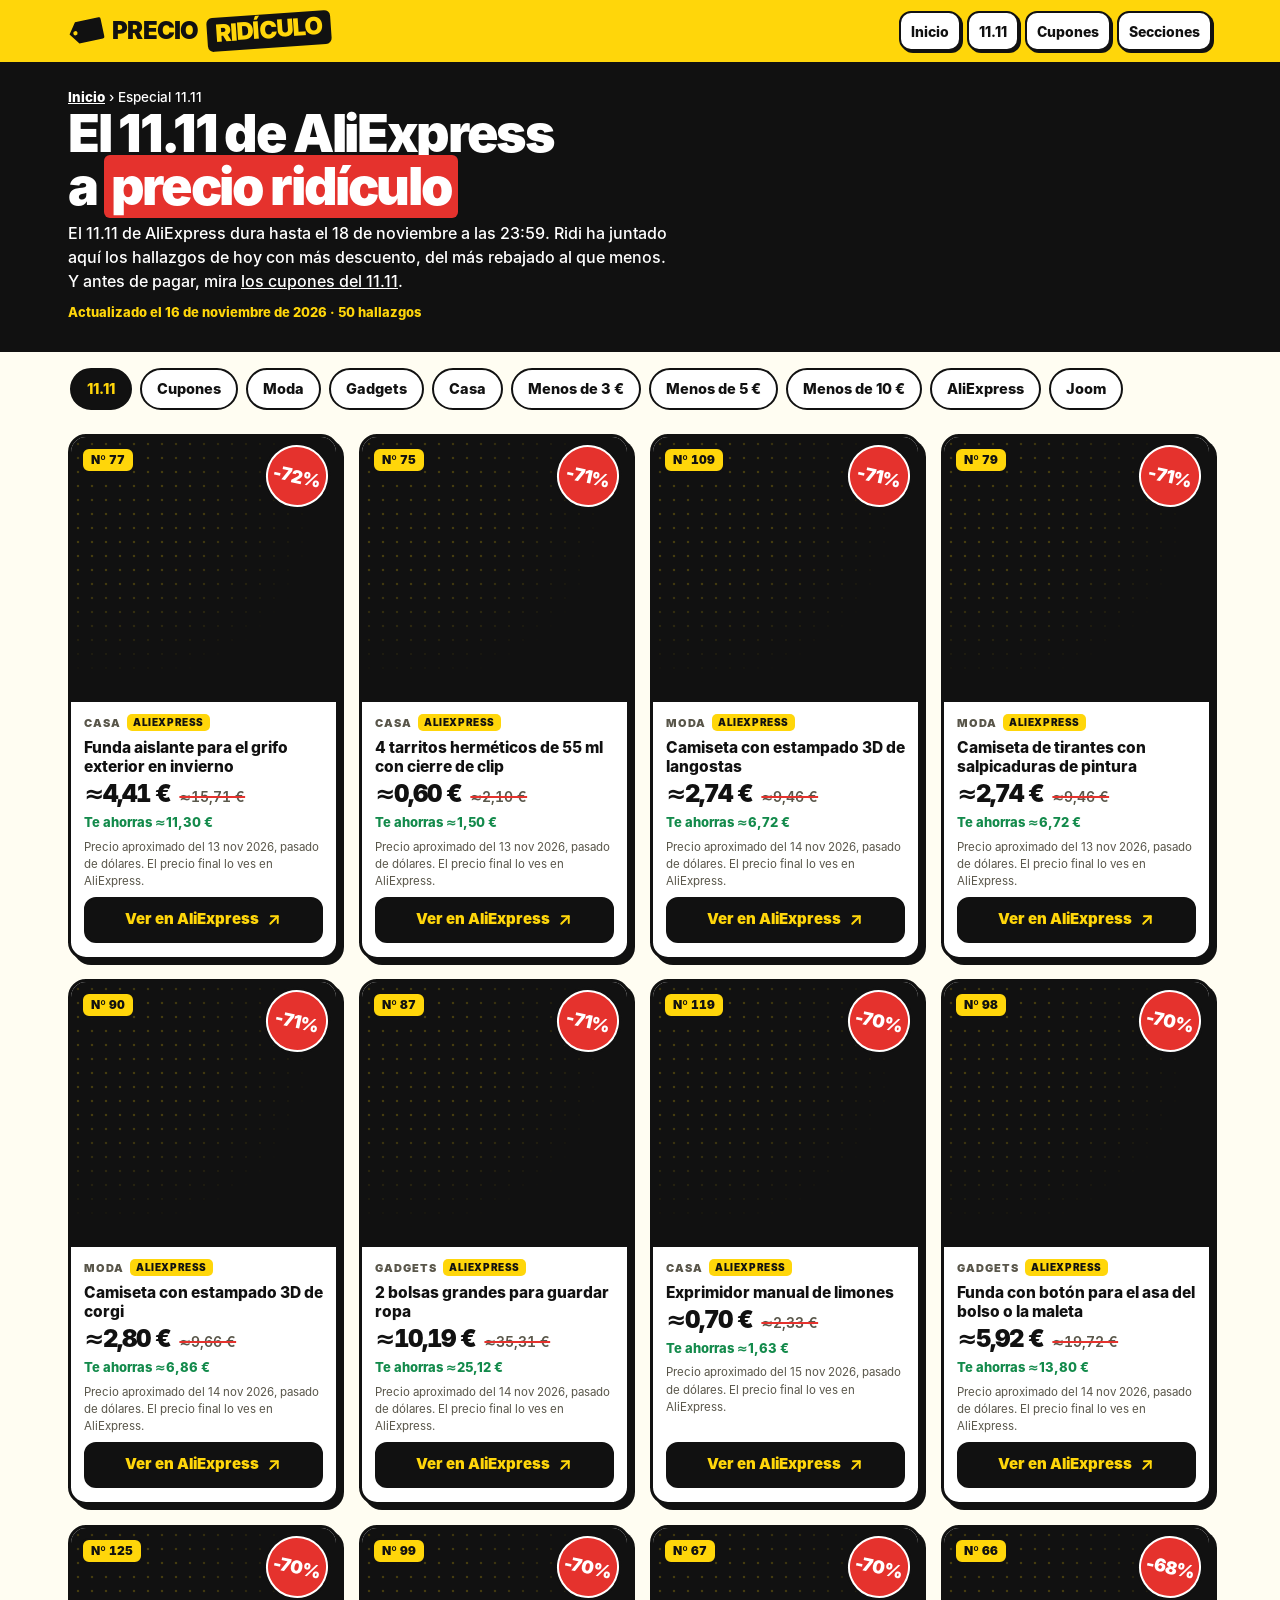
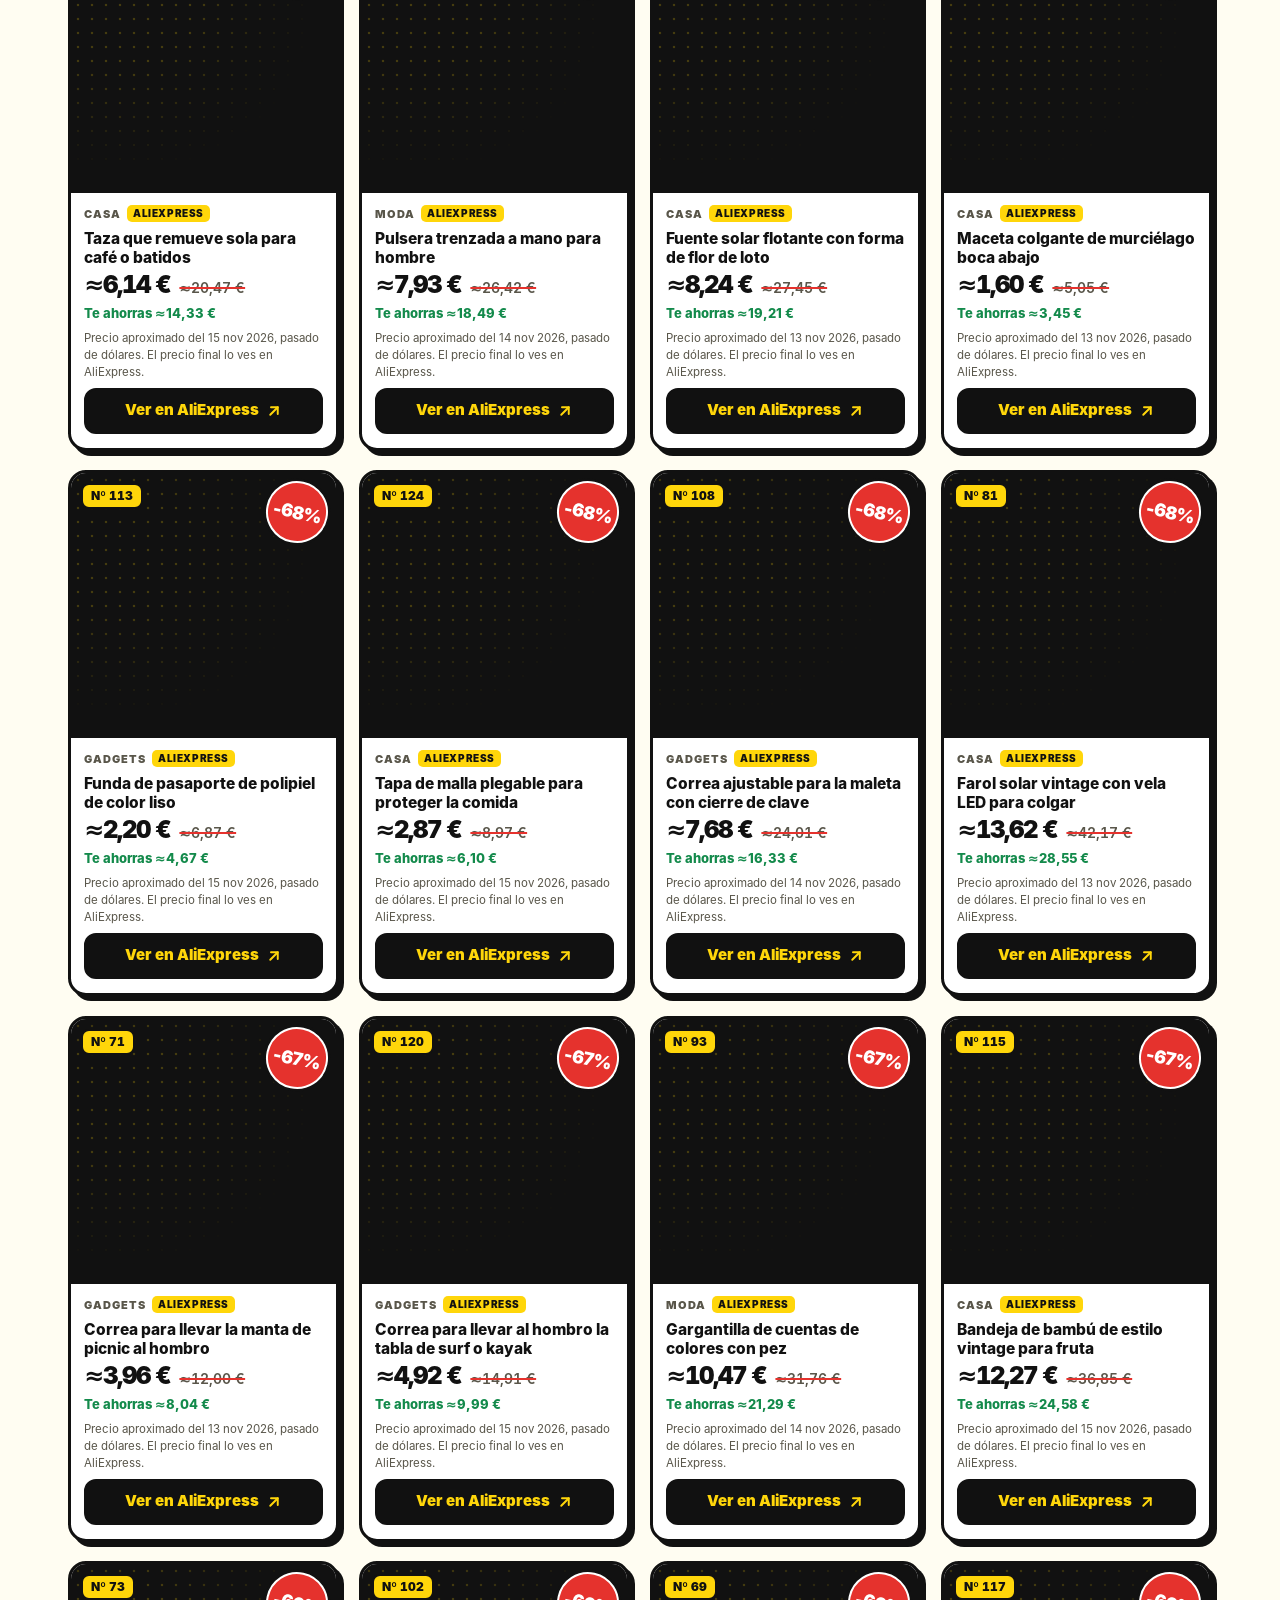
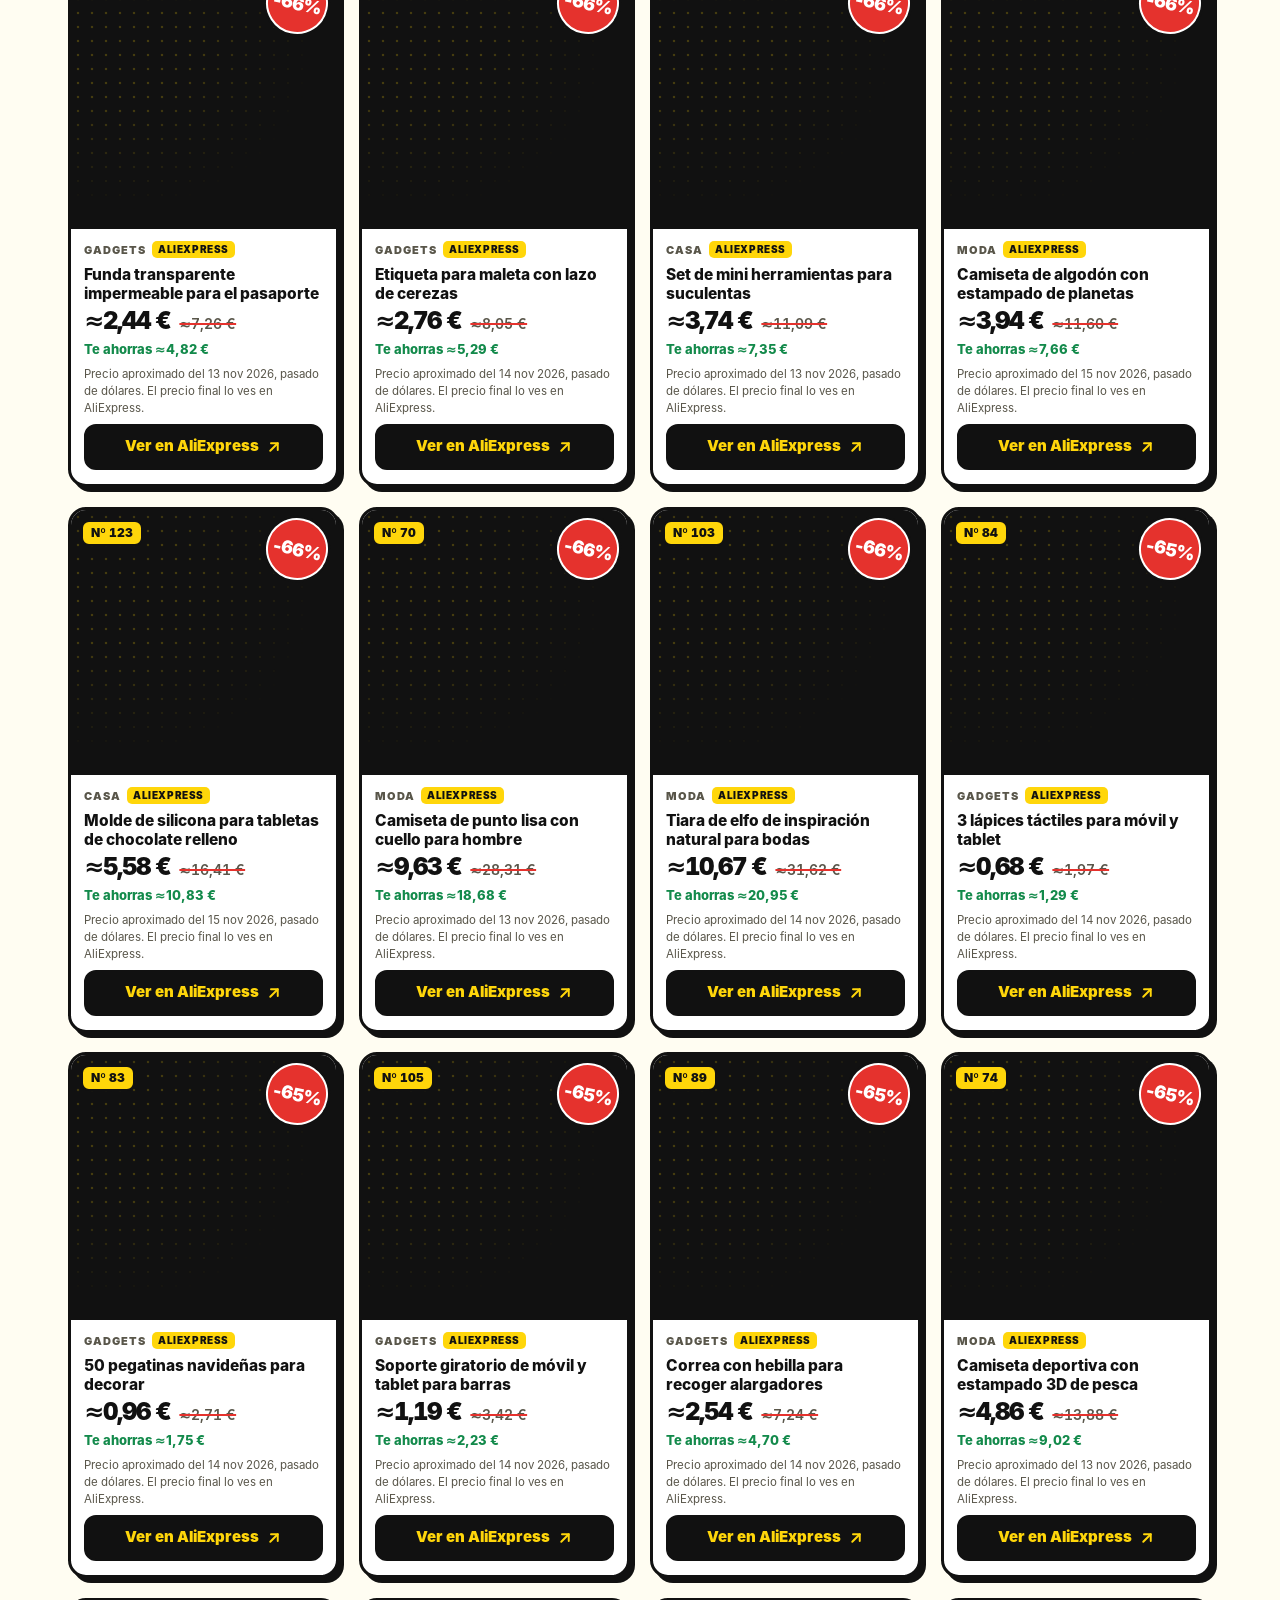
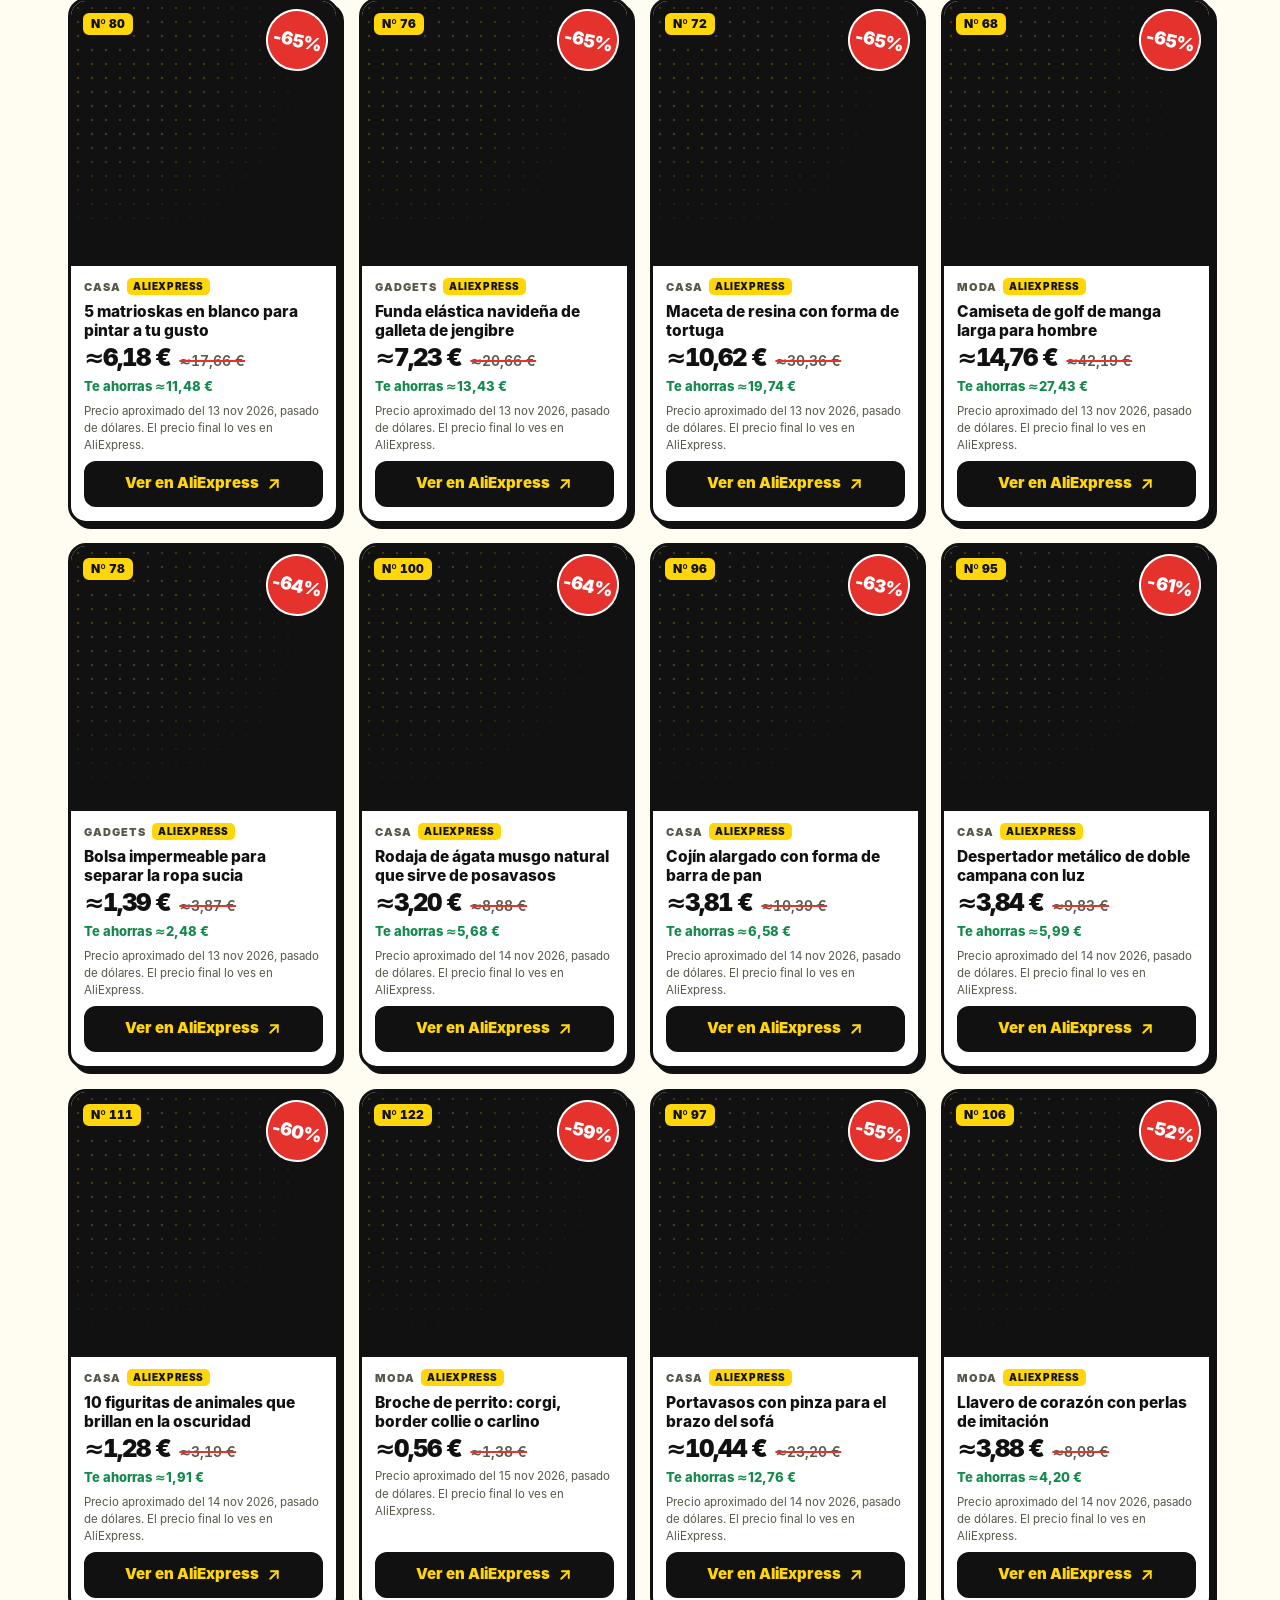
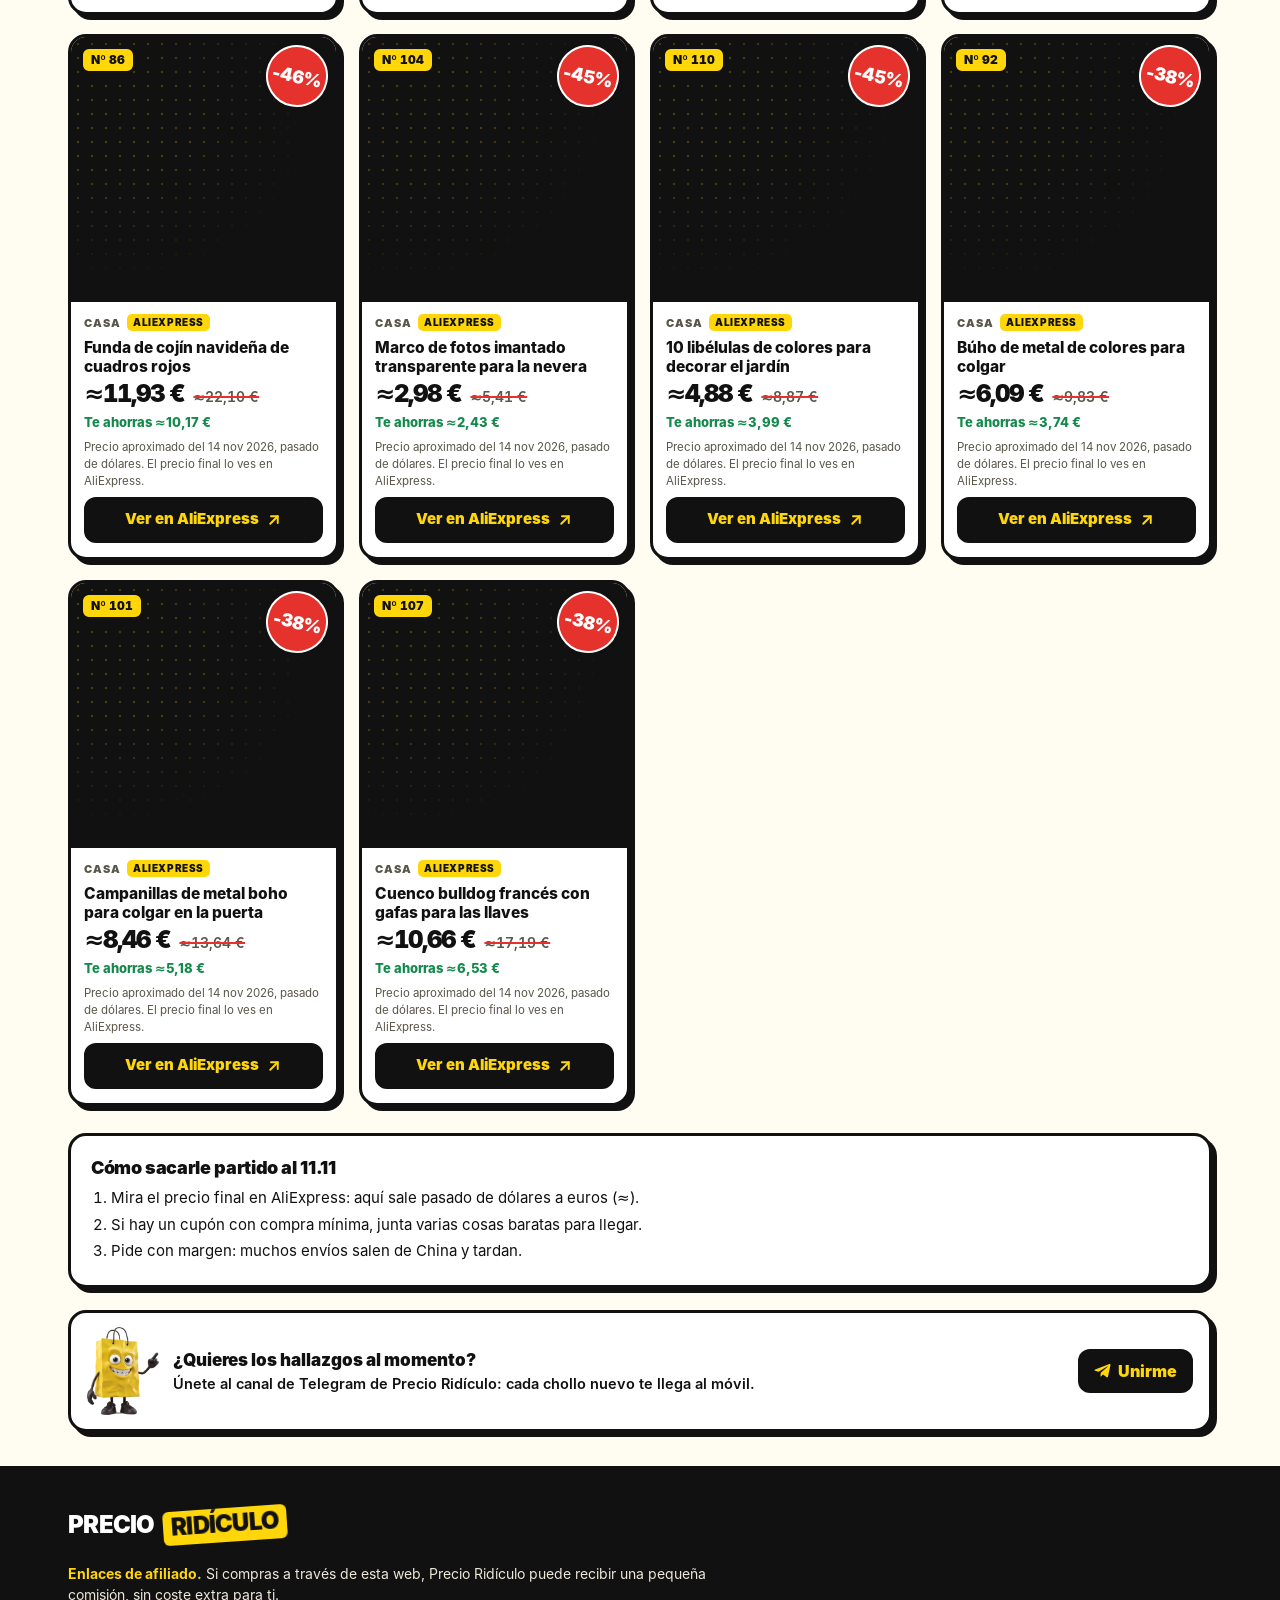
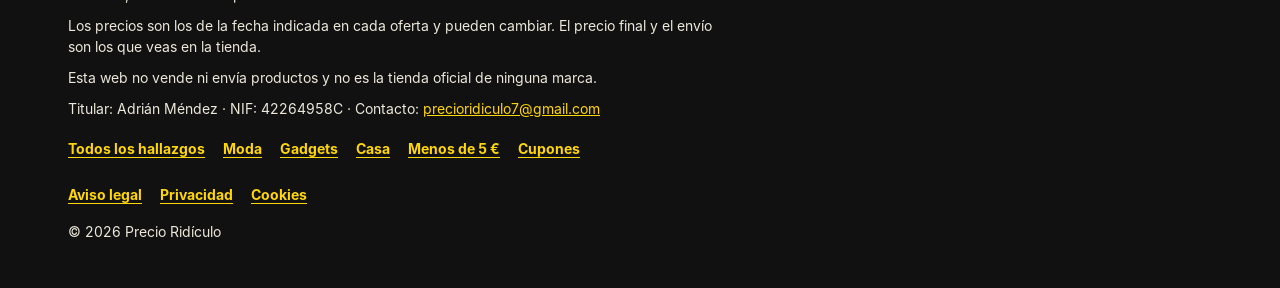
==== commit 8717e00f: "Ofertas del 2026-11-16 Con los candidatos del 2026-11-15 (los de hoy no llegaron a tiempo): 9 de Ali" ====
--- a/11-11/index.html
+++ b/11-11/index.html
@@ -27,8 +27,8 @@
   </div>
 </header>
 <main>
-  <div class="cabeza-cat cabeza-1111"><div class="wrap"><p class="migas"><a href="/">Inicio</a> › Especial 11.11</p><h1>El 11.11 de AliExpress a <mark>precio ridículo</mark></h1><p>El 11.11 de AliExpress dura hasta el 18 de noviembre a las 23:59. Ridi ha juntado aquí los hallazgos de hoy con más descuento, del más rebajado al que menos. Y antes de pagar, mira <a href="/cupones/">los cupones del 11.11</a>.</p><p class="actualizado">Actualizado el 15 de noviembre de 2026 · 49 hallazgos</p></div></div>
-  <div class="wrap"><nav class="enlaces-cat" aria-label="Secciones"><a href="/11-11/" aria-current="page">11.11</a><a href="/cupones/">Cupones</a><a href="/ofertas/moda/">Moda</a><a href="/ofertas/gadgets/">Gadgets</a><a href="/ofertas/casa/">Casa</a><a href="/ofertas/menos-de-3-euros/">Menos de 3 €</a><a href="/ofertas/menos-de-5-euros/">Menos de 5 €</a><a href="/ofertas/menos-de-10-euros/">Menos de 10 €</a><a href="/ofertas/aliexpress/">AliExpress</a><a href="/ofertas/joom/">Joom</a></nav><div class="rejilla lista-cat"><article class="tarjeta"><a class="cartel" href="/#oferta-77" tabindex="-1" aria-hidden="true"><img class="producto" src="https://ae-pic-a1.aliexpress-media.com/kf/S33b3666d3fed47b0b2130a61717adbd7E.jpg" alt="Funda aislante para el grifo exterior en invierno" loading="lazy" onerror="this.remove()"><span class="pegatina-dto">-72%</span><span class="chapa"><span class="numero">Nº 77</span></span></a><div class="cuerpo"><span class="categoria">Casa<span class="tienda">AliExpress</span></span><h3><a href="/#oferta-77">Funda aislante para el grifo exterior en invierno</a></h3><div class="precios"><span class="precio">≈4,41 €</span><span class="antes"><span class="oculto">Antes </span>≈15,71 €</span></div><p class="ahorro">Te ahorras ≈11,30 €</p><p class="nota">Precio aproximado del 13 nov 2026, pasado de dólares. El precio final lo ves en AliExpress.</p><a class="boton" href="https://rzekl.com/g/1e8d114494994f380ebb16525dc3e8/?ulp=https%3A%2F%2Fs.click.aliexpress.com%2Fdeep_link.htm%3Faff_short_key%3D_c3s1yQkJ%26dl_target_url%3Dhttps%253A%252F%252Fwww.aliexpress.com%252Fitem%252F1005013570780545.html%253Fpdp_npi%253D6%252540dis%252521USD%25252117.41%2525214.89%252521%252521%252521115.58%25252132.45%252521%2525402101611117944390619844286e0ede%25252112000061519552800%252521affd%252521%252521%252521%2525211%2525210%252521%26hot_product%3D0&amp;i=5&amp;f_id=50002&amp;subid=web" target="_blank" rel="sponsored nofollow noopener">Ver en AliExpress<svg viewBox="0 0 24 24" fill="none" stroke="currentColor" stroke-width="2.6" stroke-linecap="round" stroke-linejoin="round" aria-hidden="true"><path d="M7 17 17 7"/><path d="M8 7h9v9"/></svg></a></div></article><article class="tarjeta"><a class="cartel" href="/#oferta-75" tabindex="-1" aria-hidden="true"><img class="producto" src="https://ae-pic-a1.aliexpress-media.com/kf/Sd033644e10db4f20bc052ade0f97f88fS.jpeg" alt="4 tarritos herméticos de 55 ml con cierre de clip" loading="lazy" onerror="this.remove()"><span class="pegatina-dto">-71%</span><span class="chapa"><span class="numero">Nº 75</span></span></a><div class="cuerpo"><span class="categoria">Casa<span class="tienda">AliExpress</span></span><h3><a href="/#oferta-75">4 tarritos herméticos de 55 ml con cierre de clip</a></h3><div class="precios"><span class="precio">≈0,60 €</span><span class="antes"><span class="oculto">Antes </span>≈2,10 €</span></div><p class="ahorro">Te ahorras ≈1,50 €</p><p class="nota">Precio aproximado del 13 nov 2026, pasado de dólares. El precio final lo ves en AliExpress.</p><a class="boton" href="https://rzekl.com/g/1e8d114494994f380ebb16525dc3e8/?ulp=https%3A%2F%2Fs.click.aliexpress.com%2Fdeep_link.htm%3Faff_short_key%3D_c3s1yQkJ%26dl_target_url%3Dhttps%253A%252F%252Fwww.aliexpress.com%252Fitem%252F1005012863036487.html%253Fpdp_npi%253D6%252540dis%252521USD%2525212.33%2525210.67%252521%252521%25252115.49%2525214.49%252521%2525402151fd3a17944390503578065e0ceb%25252112000059529059957%252521affd%252521%252521%252521%2525211%2525210%252521%26hot_product%3D0&amp;i=5&amp;f_id=50002&amp;subid=web" target="_blank" rel="sponsored nofollow noopener">Ver en AliExpress<svg viewBox="0 0 24 24" fill="none" stroke="currentColor" stroke-width="2.6" stroke-linecap="round" stroke-linejoin="round" aria-hidden="true"><path d="M7 17 17 7"/><path d="M8 7h9v9"/></svg></a></div></article><article class="tarjeta"><a class="cartel" href="/#oferta-109" tabindex="-1" aria-hidden="true"><img class="producto" src="https://ae-pic-a1.aliexpress-media.com/kf/Sc91671f8d1d546e2a1ba18704df0cf10f.jpg" alt="Camiseta con estampado 3D de langostas" loading="lazy" onerror="this.remove()"><span class="pegatina-dto">-71%</span><span class="chapa"><span class="numero">Nº 109</span></span></a><div class="cuerpo"><span class="categoria">Moda<span class="tienda">AliExpress</span></span><h3><a href="/#oferta-109">Camiseta con estampado 3D de langostas</a></h3><div class="precios"><span class="precio">≈2,74 €</span><span class="antes"><span class="oculto">Antes </span>≈9,46 €</span></div><p class="ahorro">Te ahorras ≈6,72 €</p><p class="nota">Precio aproximado del 14 nov 2026, pasado de dólares. El precio final lo ves en AliExpress.</p><a class="boton" href="https://rzekl.com/g/1e8d114494994f380ebb16525dc3e8/?ulp=https%3A%2F%2Fs.click.aliexpress.com%2Fdeep_link.htm%3Faff_short_key%3D_c3s1yQkJ%26dl_target_url%3Dhttps%253A%252F%252Fwww.aliexpress.com%252Fitem%252F1005008327043286.html%253Fpdp_npi%253D6%252540dis%252521USD%25252110.45%2525213.03%252521%252521%25252110.45%2525213.03%252521%2525402151fca717946073235125599e1033%25252112000044615458796%252521affd%252521%252521%252521%2525211%2525210%252521%26hot_product%3D1&amp;i=5&amp;f_id=50003&amp;subid=web" target="_blank" rel="sponsored nofollow noopener">Ver en AliExpress<svg viewBox="0 0 24 24" fill="none" stroke="currentColor" stroke-width="2.6" stroke-linecap="round" stroke-linejoin="round" aria-hidden="true"><path d="M7 17 17 7"/><path d="M8 7h9v9"/></svg></a></div></article><article class="tarjeta"><a class="cartel" href="/#oferta-79" tabindex="-1" aria-hidden="true"><img class="producto" src="https://ae-pic-a1.aliexpress-media.com/kf/Sc3219fc134ae4639beac15bfc7b04ee2x.jpg" alt="Camiseta de tirantes con salpicaduras de pintura" loading="lazy" onerror="this.remove()"><span class="pegatina-dto">-71%</span><span class="chapa"><span class="numero">Nº 79</span></span></a><div class="cuerpo"><span class="categoria">Moda<span class="tienda">AliExpress</span></span><h3><a href="/#oferta-79">Camiseta de tirantes con salpicaduras de pintura</a></h3><div class="precios"><span class="precio">≈2,74 €</span><span class="antes"><span class="oculto">Antes </span>≈9,46 €</span></div><p class="ahorro">Te ahorras ≈6,72 €</p><p class="nota">Precio aproximado del 13 nov 2026, pasado de dólares. El precio final lo ves en AliExpress.</p><a class="boton" href="https://rzekl.com/g/1e8d114494994f380ebb16525dc3e8/?ulp=https%3A%2F%2Fs.click.aliexpress.com%2Fdeep_link.htm%3Faff_short_key%3D_c3s1yQkJ%26dl_target_url%3Dhttps%253A%252F%252Fwww.aliexpress.com%252Fitem%252F1005007175350934.html%253Fpdp_npi%253D6%252540dis%252521USD%25252110.48%2525213.04%252521%252521%25252110.48%2525213.04%252521%2525402140f88817945208899405557e0d6a%25252112000039705126443%252521affd%252521%252521%252521%2525211%2525210%252521%26hot_product%3D1&amp;i=5&amp;f_id=50003&amp;subid=web" target="_blank" rel="sponsored nofollow noopener">Ver en AliExpress<svg viewBox="0 0 24 24" fill="none" stroke="currentColor" stroke-width="2.6" stroke-linecap="round" stroke-linejoin="round" aria-hidden="true"><path d="M7 17 17 7"/><path d="M8 7h9v9"/></svg></a></div></article><article class="tarjeta"><a class="cartel" href="/#oferta-90" tabindex="-1" aria-hidden="true"><img class="producto" src="https://ae-pic-a1.aliexpress-media.com/kf/S95bde22fde0245adab2f557348914ecb0.jpg" alt="Camiseta con estampado 3D de corgi" loading="lazy" onerror="this.remove()"><span class="pegatina-dto">-71%</span><span class="chapa"><span class="numero">Nº 90</span></span></a><div class="cuerpo"><span class="categoria">Moda<span class="tienda">AliExpress</span></span><h3><a href="/#oferta-90">Camiseta con estampado 3D de corgi</a></h3><div class="precios"><span class="precio">≈2,80 €</span><span class="antes"><span class="oculto">Antes </span>≈9,66 €</span></div><p class="ahorro">Te ahorras ≈6,86 €</p><p class="nota">Precio aproximado del 14 nov 2026, pasado de dólares. El precio final lo ves en AliExpress.</p><a class="boton" href="https://rzekl.com/g/1e8d114494994f380ebb16525dc3e8/?ulp=https%3A%2F%2Fs.click.aliexpress.com%2Fdeep_link.htm%3Faff_short_key%3D_c3s1yQkJ%26dl_target_url%3Dhttps%253A%252F%252Fwww.aliexpress.com%252Fitem%252F1005008326980526.html%253Fpdp_npi%253D6%252540dis%252521USD%25252110.68%2525213.10%252521%252521%25252110.68%2525213.10%252521%2525402151fd3a17946076883375663e0fe2%25252112000044615370888%252521affd%252521%252521%252521%2525211%2525210%252521%26hot_product%3D1&amp;i=5&amp;f_id=50003&amp;subid=web" target="_blank" rel="sponsored nofollow noopener">Ver en AliExpress<svg viewBox="0 0 24 24" fill="none" stroke="currentColor" stroke-width="2.6" stroke-linecap="round" stroke-linejoin="round" aria-hidden="true"><path d="M7 17 17 7"/><path d="M8 7h9v9"/></svg></a></div></article><article class="tarjeta"><a class="cartel" href="/#oferta-87" tabindex="-1" aria-hidden="true"><img class="producto" src="https://ae-pic-a1.aliexpress-media.com/kf/S4ecd3b55001f4ceabaf2fb443333830ax.jpg" alt="2 bolsas grandes para guardar ropa" loading="lazy" onerror="this.remove()"><span class="pegatina-dto">-71%</span><span class="chapa"><span class="numero">Nº 87</span></span></a><div class="cuerpo"><span class="categoria">Gadgets<span class="tienda">AliExpress</span></span><h3><a href="/#oferta-87">2 bolsas grandes para guardar ropa</a></h3><div class="precios"><span class="precio">≈10,19 €</span><span class="antes"><span class="oculto">Antes </span>≈35,31 €</span></div><p class="ahorro">Te ahorras ≈25,12 €</p><p class="nota">Precio aproximado del 14 nov 2026, pasado de dólares. El precio final lo ves en AliExpress.</p><a class="boton" href="https://rzekl.com/g/1e8d114494994f380ebb16525dc3e8/?ulp=https%3A%2F%2Fs.click.aliexpress.com%2Fdeep_link.htm%3Faff_short_key%3D_c3s1yQkJ%26dl_target_url%3Dhttps%253A%252F%252Fwww.aliexpress.com%252Fitem%252F1005013582368543.html%253Fpdp_npi%253D6%252540dis%252521USD%25252139.02%25252111.26%252521%252521%252521258.78%25252174.66%252521%2525402140d33617946119654975395e0dfd%25252112000061552038121%252521affd%252521%252521%252521%2525211%2525210%252521%26hot_product%3D0&amp;i=5&amp;f_id=50002&amp;subid=web" target="_blank" rel="sponsored nofollow noopener">Ver en AliExpress<svg viewBox="0 0 24 24" fill="none" stroke="currentColor" stroke-width="2.6" stroke-linecap="round" stroke-linejoin="round" aria-hidden="true"><path d="M7 17 17 7"/><path d="M8 7h9v9"/></svg></a></div></article><article class="tarjeta"><a class="cartel" href="/#oferta-98" tabindex="-1" aria-hidden="true"><img class="producto" src="https://ae-pic-a1.aliexpress-media.com/kf/S733c476bc18d4a9d89da35cd22d7cf52H.jpg" alt="Funda con botón para el asa del bolso o la maleta" loading="lazy" onerror="this.remove()"><span class="pegatina-dto">-70%</span><span class="chapa"><span class="numero">Nº 98</span></span></a><div class="cuerpo"><span class="categoria">Gadgets<span class="tienda">AliExpress</span></span><h3><a href="/#oferta-98">Funda con botón para el asa del bolso o la maleta</a></h3><div class="precios"><span class="precio">≈5,92 €</span><span class="antes"><span class="oculto">Antes </span>≈19,72 €</span></div><p class="ahorro">Te ahorras ≈13,80 €</p><p class="nota">Precio aproximado del 14 nov 2026, pasado de dólares. El precio final lo ves en AliExpress.</p><a class="boton" href="https://rzekl.com/g/1e8d114494994f380ebb16525dc3e8/?ulp=https%3A%2F%2Fs.click.aliexpress.com%2Fdeep_link.htm%3Faff_short_key%3D_c3s1yQkJ%26dl_target_url%3Dhttps%253A%252F%252Fwww.aliexpress.com%252Fitem%252F1005013541560178.html%253Fpdp_npi%253D6%252540dis%252521USD%25252121.80%2525216.54%252521%252521%252521144.54%25252143.36%252521%25254021013cc617946119628608209e0e92%25252112000061442532928%252521affd%252521%252521%252521%2525211%2525210%252521%26hot_product%3D0&amp;i=5&amp;f_id=50002&amp;subid=web" target="_blank" rel="sponsored nofollow noopener">Ver en AliExpress<svg viewBox="0 0 24 24" fill="none" stroke="currentColor" stroke-width="2.6" stroke-linecap="round" stroke-linejoin="round" aria-hidden="true"><path d="M7 17 17 7"/><path d="M8 7h9v9"/></svg></a></div></article><article class="tarjeta"><a class="cartel" href="/#oferta-99" tabindex="-1" aria-hidden="true"><img class="producto" src="https://ae-pic-a1.aliexpress-media.com/kf/S431d7472f1044563890365552be99a66e.jpg" alt="Pulsera trenzada a mano para hombre" loading="lazy" onerror="this.remove()"><span class="pegatina-dto">-70%</span><span class="chapa"><span class="numero">Nº 99</span></span></a><div class="cuerpo"><span class="categoria">Moda<span class="tienda">AliExpress</span></span><h3><a href="/#oferta-99">Pulsera trenzada a mano para hombre</a></h3><div class="precios"><span class="precio">≈7,93 €</span><span class="antes"><span class="oculto">Antes </span>≈26,42 €</span></div><p class="ahorro">Te ahorras ≈18,49 €</p><p class="nota">Precio aproximado del 14 nov 2026, pasado de dólares. El precio final lo ves en AliExpress.</p><a class="boton" href="https://rzekl.com/g/1e8d114494994f380ebb16525dc3e8/?ulp=https%3A%2F%2Fs.click.aliexpress.com%2Fdeep_link.htm%3Faff_short_key%3D_c3s1yQkJ%26dl_target_url%3Dhttps%253A%252F%252Fwww.aliexpress.com%252Fitem%252F1005009546966784.html%253Fpdp_npi%253D6%252540dis%252521USD%25252129.20%2525218.76%252521%252521%252521193.64%25252158.09%252521%25254021013cc017946087388292740e0caa%25252112000049433190318%252521affd%252521%252521%252521%2525211%2525210%252521%26hot_product%3D1&amp;i=5&amp;f_id=50003&amp;subid=web" target="_blank" rel="sponsored nofollow noopener">Ver en AliExpress<svg viewBox="0 0 24 24" fill="none" stroke="currentColor" stroke-width="2.6" stroke-linecap="round" stroke-linejoin="round" aria-hidden="true"><path d="M7 17 17 7"/><path d="M8 7h9v9"/></svg></a></div></article><article class="tarjeta"><a class="cartel" href="/#oferta-67" tabindex="-1" aria-hidden="true"><img class="producto" src="https://ae-pic-a1.aliexpress-media.com/kf/Sd08a73a5ba394e829e8802aab7feb108F.jpg" alt="Fuente solar flotante con forma de flor de loto" loading="lazy" onerror="this.remove()"><span class="pegatina-dto">-70%</span><span class="chapa"><span class="numero">Nº 67</span></span></a><div class="cuerpo"><span class="categoria">Casa<span class="tienda">AliExpress</span></span><h3><a href="/#oferta-67">Fuente solar flotante con forma de flor de loto</a></h3><div class="precios"><span class="precio">≈8,24 €</span><span class="antes"><span class="oculto">Antes </span>≈27,45 €</span></div><p class="ahorro">Te ahorras ≈19,21 €</p><p class="nota">Precio aproximado del 13 nov 2026, pasado de dólares. El precio final lo ves en AliExpress.</p><a class="boton" href="https://rzekl.com/g/1e8d114494994f380ebb16525dc3e8/?ulp=https%3A%2F%2Fs.click.aliexpress.com%2Fdeep_link.htm%3Faff_short_key%3D_c3s1yQkJ%26dl_target_url%3Dhttps%253A%252F%252Fwww.aliexpress.com%252Fitem%252F1005013324082251.html%253Fpdp_npi%253D6%252540dis%252521USD%25252130.42%2525219.13%252521%252521%25252130.42%2525219.13%252521%2525402140d36217944390676393629e0d8c%25252112000060854280276%252521affd%252521%252521%252521%2525211%2525210%252521%26hot_product%3D0&amp;i=5&amp;f_id=50002&amp;subid=web" target="_blank" rel="sponsored nofollow noopener">Ver en AliExpress<svg viewBox="0 0 24 24" fill="none" stroke="currentColor" stroke-width="2.6" stroke-linecap="round" stroke-linejoin="round" aria-hidden="true"><path d="M7 17 17 7"/><path d="M8 7h9v9"/></svg></a></div></article><article class="tarjeta"><a class="cartel" href="/#oferta-58" tabindex="-1" aria-hidden="true"><img class="producto" src="https://ae-pic-a1.aliexpress-media.com/kf/S737c4372522144a8b0d8bdef27d48ad7q.jpg" alt="Gotero de riego para macetas con forma de tulipán" loading="lazy" onerror="this.remove()"><span class="pegatina-dto">-69%</span><span class="chapa"><span class="numero">Nº 58</span></span></a><div class="cuerpo"><span class="categoria">Casa<span class="tienda">AliExpress</span></span><h3><a href="/#oferta-58">Gotero de riego para macetas con forma de tulipán</a></h3><div class="precios"><span class="precio">≈0,78 €</span><span class="antes"><span class="oculto">Antes </span>≈2,54 €</span></div><p class="ahorro">Te ahorras ≈1,76 €</p><p class="nota">Precio aproximado del 13 nov 2026, pasado de dólares. El precio final lo ves en AliExpress.</p><a class="boton" href="https://rzekl.com/g/1e8d114494994f380ebb16525dc3e8/?ulp=https%3A%2F%2Fs.click.aliexpress.com%2Fdeep_link.htm%3Faff_short_key%3D_c3s1yQkJ%26dl_target_url%3Dhttps%253A%252F%252Fwww.aliexpress.com%252Fitem%252F1005013080324735.html%253Fpdp_npi%253D6%252540dis%252521USD%2525212.81%2525210.86%252521%252521%25252118.68%2525215.73%252521%252540210152bd17944392022888713e0f4a%25252112000060174727371%252521affd%252521%252521%252521%2525211%2525210%252521%26hot_product%3D0&amp;i=5&amp;f_id=50002&amp;subid=web" target="_blank" rel="sponsored nofollow noopener">Ver en AliExpress<svg viewBox="0 0 24 24" fill="none" stroke="currentColor" stroke-width="2.6" stroke-linecap="round" stroke-linejoin="round" aria-hidden="true"><path d="M7 17 17 7"/><path d="M8 7h9v9"/></svg></a></div></article><article class="tarjeta"><a class="cartel" href="/#oferta-64" tabindex="-1" aria-hidden="true"><img class="producto" src="https://ae-pic-a1.aliexpress-media.com/kf/S2513dc5235e94b9ca7f550546f6ea9f4M.jpg" alt="Candado de combinación de 3 dígitos" loading="lazy" onerror="this.remove()"><span class="pegatina-dto">-69%</span><span class="chapa"><span class="numero">Nº 64</span></span></a><div class="cuerpo"><span class="categoria">Gadgets<span class="tienda">AliExpress</span></span><h3><a href="/#oferta-64">Candado de combinación de 3 dígitos</a></h3><div class="precios"><span class="precio">≈2,42 €</span><span class="antes"><span class="oculto">Antes </span>≈7,75 €</span></div><p class="ahorro">Te ahorras ≈5,33 €</p><p class="nota">Precio aproximado del 13 nov 2026, pasado de dólares. El precio final lo ves en AliExpress.</p><a class="boton" href="https://rzekl.com/g/1e8d114494994f380ebb16525dc3e8/?ulp=https%3A%2F%2Fs.click.aliexpress.com%2Fdeep_link.htm%3Faff_short_key%3D_c3s1yQkJ%26dl_target_url%3Dhttps%253A%252F%252Fwww.aliexpress.com%252Fitem%252F1005013555800273.html%253Fpdp_npi%253D6%252540dis%252521USD%2525218.59%2525212.68%252521%252521%25252157.04%25252117.77%252521%2525402151fce817944392840778300e0eaf%25252112000061479562740%252521affd%252521%252521%252521%2525211%2525210%252521%26hot_product%3D0&amp;i=5&amp;f_id=50002&amp;subid=web" target="_blank" rel="sponsored nofollow noopener">Ver en AliExpress<svg viewBox="0 0 24 24" fill="none" stroke="currentColor" stroke-width="2.6" stroke-linecap="round" stroke-linejoin="round" aria-hidden="true"><path d="M7 17 17 7"/><path d="M8 7h9v9"/></svg></a></div></article><article class="tarjeta"><a class="cartel" href="/#oferta-66" tabindex="-1" aria-hidden="true"><img class="producto" src="https://ae-pic-a1.aliexpress-media.com/kf/Sb514693fad65413b9a685313c84b1f2e6.jpg" alt="Maceta colgante de murciélago boca abajo" loading="lazy" onerror="this.remove()"><span class="pegatina-dto">-68%</span><span class="chapa"><span class="numero">Nº 66</span></span></a><div class="cuerpo"><span class="categoria">Casa<span class="tienda">AliExpress</span></span><h3><a href="/#oferta-66">Maceta colgante de murciélago boca abajo</a></h3><div class="precios"><span class="precio">≈1,60 €</span><span class="antes"><span class="oculto">Antes </span>≈5,05 €</span></div><p class="ahorro">Te ahorras ≈3,45 €</p><p class="nota">Precio aproximado del 13 nov 2026, pasado de dólares. El precio final lo ves en AliExpress.</p><a class="boton" href="https://rzekl.com/g/1e8d114494994f380ebb16525dc3e8/?ulp=https%3A%2F%2Fs.click.aliexpress.com%2Fdeep_link.htm%3Faff_short_key%3D_c3s1yQkJ%26dl_target_url%3Dhttps%253A%252F%252Fwww.aliexpress.com%252Fitem%252F1005013263271215.html%253Fpdp_npi%253D6%252540dis%252521USD%2525215.60%2525211.77%252521%252521%25252137.20%25252111.78%252521%2525402140d36117944391732102301e0f24%25252112000060720692195%252521affd%252521%252521%252521%2525211%2525210%252521%26hot_product%3D0&amp;i=5&amp;f_id=50002&amp;subid=web" target="_blank" rel="sponsored nofollow noopener">Ver en AliExpress<svg viewBox="0 0 24 24" fill="none" stroke="currentColor" stroke-width="2.6" stroke-linecap="round" stroke-linejoin="round" aria-hidden="true"><path d="M7 17 17 7"/><path d="M8 7h9v9"/></svg></a></div></article><article class="tarjeta"><a class="cartel" href="/#oferta-108" tabindex="-1" aria-hidden="true"><img class="producto" src="https://ae-pic-a1.aliexpress-media.com/kf/Sfb1e1181e74246ca9cd72b97c3287b6aa.jpg" alt="Correa ajustable para la maleta con cierre de clave" loading="lazy" onerror="this.remove()"><span class="pegatina-dto">-68%</span><span class="chapa"><span class="numero">Nº 108</span></span></a><div class="cuerpo"><span class="categoria">Gadgets<span class="tienda">AliExpress</span></span><h3><a href="/#oferta-108">Correa ajustable para la maleta con cierre de clave</a></h3><div class="precios"><span class="precio">≈7,68 €</span><span class="antes"><span class="oculto">Antes </span>≈24,01 €</span></div><p class="ahorro">Te ahorras ≈16,33 €</p><p class="nota">Precio aproximado del 14 nov 2026, pasado de dólares. El precio final lo ves en AliExpress.</p><a class="boton" href="https://rzekl.com/g/1e8d114494994f380ebb16525dc3e8/?ulp=https%3A%2F%2Fs.click.aliexpress.com%2Fdeep_link.htm%3Faff_short_key%3D_c3s1yQkJ%26dl_target_url%3Dhttps%253A%252F%252Fwww.aliexpress.com%252Fitem%252F1005013522751042.html%253Fpdp_npi%253D6%252540dis%252521USD%25252126.54%2525218.49%252521%252521%252521176.00%25252156.32%252521%2525402151fce817946119674378382e0ffa%25252112000061423494310%252521affd%252521%252521%252521%2525211%2525210%252521%26hot_product%3D0&amp;i=5&amp;f_id=50002&amp;subid=web" target="_blank" rel="sponsored nofollow noopener">Ver en AliExpress<svg viewBox="0 0 24 24" fill="none" stroke="currentColor" stroke-width="2.6" stroke-linecap="round" stroke-linejoin="round" aria-hidden="true"><path d="M7 17 17 7"/><path d="M8 7h9v9"/></svg></a></div></article><article class="tarjeta"><a class="cartel" href="/#oferta-81" tabindex="-1" aria-hidden="true"><img class="producto" src="https://ae-pic-a1.aliexpress-media.com/kf/Sdd4dcd42e22b40e5b5174f3bfbcf3d4f4.jpg" alt="Farol solar vintage con vela LED para colgar" loading="lazy" onerror="this.remove()"><span class="pegatina-dto">-68%</span><span class="chapa"><span class="numero">Nº 81</span></span></a><div class="cuerpo"><span class="categoria">Casa<span class="tienda">AliExpress</span></span><h3><a href="/#oferta-81">Farol solar vintage con vela LED para colgar</a></h3><div class="precios"><span class="precio">≈13,62 €</span><span class="antes"><span class="oculto">Antes </span>≈42,17 €</span></div><p class="ahorro">Te ahorras ≈28,55 €</p><p class="nota">Precio aproximado del 13 nov 2026, pasado de dólares. El precio final lo ves en AliExpress.</p><a class="boton" href="https://rzekl.com/g/1e8d114494994f380ebb16525dc3e8/?ulp=https%3A%2F%2Fs.click.aliexpress.com%2Fdeep_link.htm%3Faff_short_key%3D_c3s1yQkJ%26dl_target_url%3Dhttps%253A%252F%252Fwww.aliexpress.com%252Fitem%252F1005013421227892.html%253Fpdp_npi%253D6%252540dis%252521USD%25252146.73%25252115.09%252521%252521%252521310.32%252521100.26%252521%2525402141149b17944390573373647e0ddd%25252112000061084757010%252521affd%252521%252521%252521%2525211%2525210%252521%26hot_product%3D0&amp;i=5&amp;f_id=50002&amp;subid=web" target="_blank" rel="sponsored nofollow noopener">Ver en AliExpress<svg viewBox="0 0 24 24" fill="none" stroke="currentColor" stroke-width="2.6" stroke-linecap="round" stroke-linejoin="round" aria-hidden="true"><path d="M7 17 17 7"/><path d="M8 7h9v9"/></svg></a></div></article><article class="tarjeta"><a class="cartel" href="/#oferta-71" tabindex="-1" aria-hidden="true"><img class="producto" src="https://ae-pic-a1.aliexpress-media.com/kf/Sddeccc9c2cd04b5abd3eab9de0ef4ea51.jpg" alt="Correa para llevar la manta de picnic al hombro" loading="lazy" onerror="this.remove()"><span class="pegatina-dto">-67%</span><span class="chapa"><span class="numero">Nº 71</span></span></a><div class="cuerpo"><span class="categoria">Gadgets<span class="tienda">AliExpress</span></span><h3><a href="/#oferta-71">Correa para llevar la manta de picnic al hombro</a></h3><div class="precios"><span class="precio">≈3,96 €</span><span class="antes"><span class="oculto">Antes </span>≈12,00 €</span></div><p class="ahorro">Te ahorras ≈8,04 €</p><p class="nota">Precio aproximado del 13 nov 2026, pasado de dólares. El precio final lo ves en AliExpress.</p><a class="boton" href="https://rzekl.com/g/1e8d114494994f380ebb16525dc3e8/?ulp=https%3A%2F%2Fs.click.aliexpress.com%2Fdeep_link.htm%3Faff_short_key%3D_c3s1yQkJ%26dl_target_url%3Dhttps%253A%252F%252Fwww.aliexpress.com%252Fitem%252F1005013534338086.html%253Fpdp_npi%253D6%252540dis%252521USD%25252113.30%2525214.39%252521%252521%25252188.32%25252129.15%252521%2525402140f88817944392401858180e0e31%25252112000061359847935%252521affd%252521%252521%252521%2525211%2525210%252521%26hot_product%3D0&amp;i=5&amp;f_id=50002&amp;subid=web" target="_blank" rel="sponsored nofollow noopener">Ver en AliExpress<svg viewBox="0 0 24 24" fill="none" stroke="currentColor" stroke-width="2.6" stroke-linecap="round" stroke-linejoin="round" aria-hidden="true"><path d="M7 17 17 7"/><path d="M8 7h9v9"/></svg></a></div></article><article class="tarjeta"><a class="cartel" href="/#oferta-54" tabindex="-1" aria-hidden="true"><img class="producto" src="https://ae-pic-a1.aliexpress-media.com/kf/S9ad77718b7a44f24a306850425fa4861d.jpeg" alt="Difusor de calor de acero para cafeteras moka" loading="lazy" onerror="this.remove()"><span class="pegatina-dto">-67%</span><span class="chapa"><span class="numero">Nº 54</span></span></a><div class="cuerpo"><span class="categoria">Casa<span class="tienda">AliExpress</span></span><h3><a href="/#oferta-54">Difusor de calor de acero para cafeteras moka</a></h3><div class="precios"><span class="precio">≈5,20 €</span><span class="antes"><span class="oculto">Antes </span>≈15,76 €</span></div><p class="ahorro">Te ahorras ≈10,56 €</p><p class="nota">Precio aproximado del 13 nov 2026, pasado de dólares. El precio final lo ves en AliExpress.</p><a class="boton" href="https://rzekl.com/g/1e8d114494994f380ebb16525dc3e8/?ulp=https%3A%2F%2Fs.click.aliexpress.com%2Fdeep_link.htm%3Faff_short_key%3D_c3s1yQkJ%26dl_target_url%3Dhttps%253A%252F%252Fwww.aliexpress.com%252Fitem%252F1005012952178409.html%253Fpdp_npi%253D6%252540dis%252521USD%25252117.46%2525215.76%252521%252521%252521115.96%25252138.27%252521%2525402101611117944390625894392e0ede%25252112000059802413674%252521affd%252521%252521%252521%2525211%2525210%252521%26hot_product%3D0&amp;i=5&amp;f_id=50002&amp;subid=web" target="_blank" rel="sponsored nofollow noopener">Ver en AliExpress<svg viewBox="0 0 24 24" fill="none" stroke="currentColor" stroke-width="2.6" stroke-linecap="round" stroke-linejoin="round" aria-hidden="true"><path d="M7 17 17 7"/><path d="M8 7h9v9"/></svg></a></div></article><article class="tarjeta"><a class="cartel" href="/#oferta-60" tabindex="-1" aria-hidden="true"><img class="producto" src="https://ae-pic-a1.aliexpress-media.com/kf/S8577e737be624f038e0884aec978fd98x.jpg" alt="Asa extra desmontable para la maleta" loading="lazy" onerror="this.remove()"><span class="pegatina-dto">-67%</span><span class="chapa"><span class="numero">Nº 60</span></span></a><div class="cuerpo"><span class="categoria">Gadgets<span class="tienda">AliExpress</span></span><h3><a href="/#oferta-60">Asa extra desmontable para la maleta</a></h3><div class="precios"><span class="precio">≈10,17 €</span><span class="antes"><span class="oculto">Antes </span>≈30,60 €</span></div><p class="ahorro">Te ahorras ≈20,43 €</p><p class="nota">Precio aproximado del 13 nov 2026, pasado de dólares. El precio final lo ves en AliExpress.</p><a class="boton" href="https://rzekl.com/g/1e8d114494994f380ebb16525dc3e8/?ulp=https%3A%2F%2Fs.click.aliexpress.com%2Fdeep_link.htm%3Faff_short_key%3D_c3s1yQkJ%26dl_target_url%3Dhttps%253A%252F%252Fwww.aliexpress.com%252Fitem%252F1005013515134984.html%253Fpdp_npi%253D6%252540dis%252521USD%25252133.91%25252111.27%252521%252521%252521225.18%25252174.82%252521%25254021013cc617944392246398038e1056%25252112000061369134180%252521affd%252521%252521%252521%2525211%2525210%252521%26hot_product%3D0&amp;i=5&amp;f_id=50002&amp;subid=web" target="_blank" rel="sponsored nofollow noopener">Ver en AliExpress<svg viewBox="0 0 24 24" fill="none" stroke="currentColor" stroke-width="2.6" stroke-linecap="round" stroke-linejoin="round" aria-hidden="true"><path d="M7 17 17 7"/><path d="M8 7h9v9"/></svg></a></div></article><article class="tarjeta"><a class="cartel" href="/#oferta-93" tabindex="-1" aria-hidden="true"><img class="producto" src="https://ae-pic-a1.aliexpress-media.com/kf/S85cfa8f7592f4d59aaf6a0b31427c472z.jpg" alt="Gargantilla de cuentas de colores con pez" loading="lazy" onerror="this.remove()"><span class="pegatina-dto">-67%</span><span class="chapa"><span class="numero">Nº 93</span></span></a><div class="cuerpo"><span class="categoria">Moda<span class="tienda">AliExpress</span></span><h3><a href="/#oferta-93">Gargantilla de cuentas de colores con pez</a></h3><div class="precios"><span class="precio">≈10,47 €</span><span class="antes"><span class="oculto">Antes </span>≈31,76 €</span></div><p class="ahorro">Te ahorras ≈21,29 €</p><p class="nota">Precio aproximado del 14 nov 2026, pasado de dólares. El precio final lo ves en AliExpress.</p><a class="boton" href="https://rzekl.com/g/1e8d114494994f380ebb16525dc3e8/?ulp=https%3A%2F%2Fs.click.aliexpress.com%2Fdeep_link.htm%3Faff_short_key%3D_c3s1yQkJ%26dl_target_url%3Dhttps%253A%252F%252Fwww.aliexpress.com%252Fitem%252F1005012552856480.html%253Fpdp_npi%253D6%252540dis%252521USD%25252135.10%25252111.57%252521%252521%252521232.78%25252176.78%252521%2525402102f1cd17946090907696454e0e0e%25252112000058698182274%252521affd%252521%252521%252521%2525211%2525210%252521%26hot_product%3D1&amp;i=5&amp;f_id=50003&amp;subid=web" target="_blank" rel="sponsored nofollow noopener">Ver en AliExpress<svg viewBox="0 0 24 24" fill="none" stroke="currentColor" stroke-width="2.6" stroke-linecap="round" stroke-linejoin="round" aria-hidden="true"><path d="M7 17 17 7"/><path d="M8 7h9v9"/></svg></a></div></article><article class="tarjeta"><a class="cartel" href="/#oferta-73" tabindex="-1" aria-hidden="true"><img class="producto" src="https://ae-pic-a1.aliexpress-media.com/kf/Se56821828dfc4ab892585384c3e1b8579.jpg" alt="Funda transparente impermeable para el pasaporte" loading="lazy" onerror="this.remove()"><span class="pegatina-dto">-66%</span><span class="chapa"><span class="numero">Nº 73</span></span></a><div class="cuerpo"><span class="categoria">Gadgets<span class="tienda">AliExpress</span></span><h3><a href="/#oferta-73">Funda transparente impermeable para el pasaporte</a></h3><div class="precios"><span class="precio">≈2,44 €</span><span class="antes"><span class="oculto">Antes </span>≈7,26 €</span></div><p class="ahorro">Te ahorras ≈4,82 €</p><p class="nota">Precio aproximado del 13 nov 2026, pasado de dólares. El precio final lo ves en AliExpress.</p><a class="boton" href="https://rzekl.com/g/1e8d114494994f380ebb16525dc3e8/?ulp=https%3A%2F%2Fs.click.aliexpress.com%2Fdeep_link.htm%3Faff_short_key%3D_c3s1yQkJ%26dl_target_url%3Dhttps%253A%252F%252Fwww.aliexpress.com%252Fitem%252F1005013568662283.html%253Fpdp_npi%253D6%252540dis%252521USD%2525218.05%2525212.70%252521%252521%25252153.44%25252117.93%252521%2525402140da8b17944392735234730e108a%25252112000061452179782%252521affd%252521%252521%252521%2525211%2525210%252521%26hot_product%3D0&amp;i=5&amp;f_id=50002&amp;subid=web" target="_blank" rel="sponsored nofollow noopener">Ver en AliExpress<svg viewBox="0 0 24 24" fill="none" stroke="currentColor" stroke-width="2.6" stroke-linecap="round" stroke-linejoin="round" aria-hidden="true"><path d="M7 17 17 7"/><path d="M8 7h9v9"/></svg></a></div></article><article class="tarjeta"><a class="cartel" href="/#oferta-102" tabindex="-1" aria-hidden="true"><img class="producto" src="https://ae-pic-a1.aliexpress-media.com/kf/Sac3fe71048c841d599d023b0e0a951b6w.jpg" alt="Etiqueta para maleta con lazo de cerezas" loading="lazy" onerror="this.remove()"><span class="pegatina-dto">-66%</span><span class="chapa"><span class="numero">Nº 102</span></span></a><div class="cuerpo"><span class="categoria">Gadgets<span class="tienda">AliExpress</span></span><h3><a href="/#oferta-102">Etiqueta para maleta con lazo de cerezas</a></h3><div class="precios"><span class="precio">≈2,76 €</span><span class="antes"><span class="oculto">Antes </span>≈8,05 €</span></div><p class="ahorro">Te ahorras ≈5,29 €</p><p class="nota">Precio aproximado del 14 nov 2026, pasado de dólares. El precio final lo ves en AliExpress.</p><a class="boton" href="https://rzekl.com/g/1e8d114494994f380ebb16525dc3e8/?ulp=https%3A%2F%2Fs.click.aliexpress.com%2Fdeep_link.htm%3Faff_short_key%3D_c3s1yQkJ%26dl_target_url%3Dhttps%253A%252F%252Fwww.aliexpress.com%252Fitem%252F1005013585254770.html%253Fpdp_npi%253D6%252540dis%252521USD%2525218.90%2525213.05%252521%252521%25252159.04%25252120.28%252521%2525402141149b17946120561885693e0f69%25252112000061560864724%252521affd%252521%252521%252521%2525211%2525210%252521%26hot_product%3D0&amp;i=5&amp;f_id=50002&amp;subid=web" target="_blank" rel="sponsored nofollow noopener">Ver en AliExpress<svg viewBox="0 0 24 24" fill="none" stroke="currentColor" stroke-width="2.6" stroke-linecap="round" stroke-linejoin="round" aria-hidden="true"><path d="M7 17 17 7"/><path d="M8 7h9v9"/></svg></a></div></article><article class="tarjeta"><a class="cartel" href="/#oferta-69" tabindex="-1" aria-hidden="true"><img class="producto" src="https://ae-pic-a1.aliexpress-media.com/kf/S47d33325cbc5472ab0b53d2166904533T.jpg" alt="Set de mini herramientas para suculentas" loading="lazy" onerror="this.remove()"><span class="pegatina-dto">-66%</span><span class="chapa"><span class="numero">Nº 69</span></span></a><div class="cuerpo"><span class="categoria">Casa<span class="tienda">AliExpress</span></span><h3><a href="/#oferta-69">Set de mini herramientas para suculentas</a></h3><div class="precios"><span class="precio">≈3,74 €</span><span class="antes"><span class="oculto">Antes </span>≈11,09 €</span></div><p class="ahorro">Te ahorras ≈7,35 €</p><p class="nota">Precio aproximado del 13 nov 2026, pasado de dólares. El precio final lo ves en AliExpress.</p><a class="boton" href="https://rzekl.com/g/1e8d114494994f380ebb16525dc3e8/?ulp=https%3A%2F%2Fs.click.aliexpress.com%2Fdeep_link.htm%3Faff_short_key%3D_c3s1yQkJ%26dl_target_url%3Dhttps%253A%252F%252Fwww.aliexpress.com%252Fitem%252F1005007827492030.html%253Fpdp_npi%253D6%252540dis%252521USD%25252112.29%2525214.14%252521%252521%25252181.58%25252127.47%252521%2525402140f88817944390609643106e0f9c%25252112000042354515605%252521affd%252521%252521%252521%2525211%2525210%252521%26hot_product%3D0&amp;i=5&amp;f_id=50002&amp;subid=web" target="_blank" rel="sponsored nofollow noopener">Ver en AliExpress<svg viewBox="0 0 24 24" fill="none" stroke="currentColor" stroke-width="2.6" stroke-linecap="round" stroke-linejoin="round" aria-hidden="true"><path d="M7 17 17 7"/><path d="M8 7h9v9"/></svg></a></div></article><article class="tarjeta"><a class="cartel" href="/#oferta-61" tabindex="-1" aria-hidden="true"><img class="producto" src="https://ae-pic-a1.aliexpress-media.com/kf/S05cc6053b03b4466b38968054e0e88e4b.jpg" alt="Camiseta divertida con estampado de sopa y pan" loading="lazy" onerror="this.remove()"><span class="pegatina-dto">-66%</span><span class="chapa"><span class="numero">Nº 61</span></span></a><div class="cuerpo"><span class="categoria">Moda<span class="tienda">AliExpress</span></span><h3><a href="/#oferta-61">Camiseta divertida con estampado de sopa y pan</a></h3><div class="precios"><span class="precio">≈3,93 €</span><span class="antes"><span class="oculto">Antes </span>≈11,57 €</span></div><p class="ahorro">Te ahorras ≈7,64 €</p><p class="nota">Precio aproximado del 13 nov 2026, pasado de dólares. El precio final lo ves en AliExpress.</p><a class="boton" href="https://rzekl.com/g/1e8d114494994f380ebb16525dc3e8/?ulp=https%3A%2F%2Fs.click.aliexpress.com%2Fdeep_link.htm%3Faff_short_key%3D_c3s1yQkJ%26dl_target_url%3Dhttps%253A%252F%252Fwww.aliexpress.com%252Fitem%252F1005012720790988.html%253Fpdp_npi%253D6%252540dis%252521USD%25252112.82%2525214.36%252521%252521%25252185.00%25252128.90%252521%2525400b8ded7b17945209803515016e10b4%25252112000059163620616%252521affd%252521%252521%252521%2525211%2525210%252521%26hot_product%3D1&amp;i=5&amp;f_id=50003&amp;subid=web" target="_blank" rel="sponsored nofollow noopener">Ver en AliExpress<svg viewBox="0 0 24 24" fill="none" stroke="currentColor" stroke-width="2.6" stroke-linecap="round" stroke-linejoin="round" aria-hidden="true"><path d="M7 17 17 7"/><path d="M8 7h9v9"/></svg></a></div></article><article class="tarjeta"><a class="cartel" href="/#oferta-56" tabindex="-1" aria-hidden="true"><img class="producto" src="https://ae-pic-a1.aliexpress-media.com/kf/Sed8148cea196432dae883b65cbefd3dep.jpg" alt="20 pinzas mini de bambú para tostadas y picnic" loading="lazy" onerror="this.remove()"><span class="pegatina-dto">-66%</span><span class="chapa"><span class="numero">Nº 56</span></span></a><div class="cuerpo"><span class="categoria">Casa<span class="tienda">AliExpress</span></span><h3><a href="/#oferta-56">20 pinzas mini de bambú para tostadas y picnic</a></h3><div class="precios"><span class="precio">≈5,46 €</span><span class="antes"><span class="oculto">Antes </span>≈16,05 €</span></div><p class="ahorro">Te ahorras ≈10,59 €</p><p class="nota">Precio aproximado del 13 nov 2026, pasado de dólares. El precio final lo ves en AliExpress.</p><a class="boton" href="https://rzekl.com/g/1e8d114494994f380ebb16525dc3e8/?ulp=https%3A%2F%2Fs.click.aliexpress.com%2Fdeep_link.htm%3Faff_short_key%3D_c3s1yQkJ%26dl_target_url%3Dhttps%253A%252F%252Fwww.aliexpress.com%252Fitem%252F1005007473521124.html%253Fpdp_npi%253D6%252540dis%252521USD%25252117.78%2525216.05%252521%252521%252521118.03%25252140.13%252521%2525402151fd3a17944390503578065e0ceb%25252112000040896350767%252521affd%252521%252521%252521%2525211%2525210%252521%26hot_product%3D0&amp;i=5&amp;f_id=50002&amp;subid=web" target="_blank" rel="sponsored nofollow noopener">Ver en AliExpress<svg viewBox="0 0 24 24" fill="none" stroke="currentColor" stroke-width="2.6" stroke-linecap="round" stroke-linejoin="round" aria-hidden="true"><path d="M7 17 17 7"/><path d="M8 7h9v9"/></svg></a></div></article><article class="tarjeta"><a class="cartel" href="/#oferta-70" tabindex="-1" aria-hidden="true"><img class="producto" src="https://ae-pic-a1.aliexpress-media.com/kf/S7abc43dde3324798b04701e3d06d554av.jpg" alt="Camiseta de punto lisa con cuello para hombre" loading="lazy" onerror="this.remove()"><span class="pegatina-dto">-66%</span><span class="chapa"><span class="numero">Nº 70</span></span></a><div class="cuerpo"><span class="categoria">Moda<span class="tienda">AliExpress</span></span><h3><a href="/#oferta-70">Camiseta de punto lisa con cuello para hombre</a></h3><div class="precios"><span class="precio">≈9,63 €</span><span class="antes"><span class="oculto">Antes </span>≈28,31 €</span></div><p class="ahorro">Te ahorras ≈18,68 €</p><p class="nota">Precio aproximado del 13 nov 2026, pasado de dólares. El precio final lo ves en AliExpress.</p><a class="boton" href="https://rzekl.com/g/1e8d114494994f380ebb16525dc3e8/?ulp=https%3A%2F%2Fs.click.aliexpress.com%2Fdeep_link.htm%3Faff_short_key%3D_c3s1yQkJ%26dl_target_url%3Dhttps%253A%252F%252Fwww.aliexpress.com%252Fitem%252F1005012544726917.html%253Fpdp_npi%253D6%252540dis%252521USD%25252131.37%25252110.67%252521%252521%252521208.00%25252170.72%252521%2525402140d36117945208971743449e102d%25252112000058642071779%252521affd%252521%252521%252521%2525211%2525210%252521%26hot_product%3D1&amp;i=5&amp;f_id=50003&amp;subid=web" target="_blank" rel="sponsored nofollow noopener">Ver en AliExpress<svg viewBox="0 0 24 24" fill="none" stroke="currentColor" stroke-width="2.6" stroke-linecap="round" stroke-linejoin="round" aria-hidden="true"><path d="M7 17 17 7"/><path d="M8 7h9v9"/></svg></a></div></article><article class="tarjeta"><a class="cartel" href="/#oferta-103" tabindex="-1" aria-hidden="true"><img class="producto" src="https://ae-pic-a1.aliexpress-media.com/kf/S912ef2f8fe824028aa0c5270312b2115t.jpg" alt="Tiara de elfo de inspiración natural para bodas" loading="lazy" onerror="this.remove()"><span class="pegatina-dto">-66%</span><span class="chapa"><span class="numero">Nº 103</span></span></a><div class="cuerpo"><span class="categoria">Moda<span class="tienda">AliExpress</span></span><h3><a href="/#oferta-103">Tiara de elfo de inspiración natural para bodas</a></h3><div class="precios"><span class="precio">≈10,67 €</span><span class="antes"><span class="oculto">Antes </span>≈31,62 €</span></div><p class="ahorro">Te ahorras ≈20,95 €</p><p class="nota">Precio aproximado del 14 nov 2026, pasado de dólares. El precio final lo ves en AliExpress.</p><a class="boton" href="https://rzekl.com/g/1e8d114494994f380ebb16525dc3e8/?ulp=https%3A%2F%2Fs.click.aliexpress.com%2Fdeep_link.htm%3Faff_short_key%3D_c3s1yQkJ%26dl_target_url%3Dhttps%253A%252F%252Fwww.aliexpress.com%252Fitem%252F1005006767626413.html%253Fpdp_npi%253D6%252540dis%252521USD%25252134.95%25252111.79%252521%252521%252521231.75%25252178.19%252521%2525402140f88817946087491782852e0dcd%25252112000038232273459%252521affd%252521%252521%252521%2525211%2525210%252521%26hot_product%3D1&amp;i=5&amp;f_id=50003&amp;subid=web" target="_blank" rel="sponsored nofollow noopener">Ver en AliExpress<svg viewBox="0 0 24 24" fill="none" stroke="currentColor" stroke-width="2.6" stroke-linecap="round" stroke-linejoin="round" aria-hidden="true"><path d="M7 17 17 7"/><path d="M8 7h9v9"/></svg></a></div></article><article class="tarjeta"><a class="cartel" href="/#oferta-84" tabindex="-1" aria-hidden="true"><img class="producto" src="https://ae-pic-a1.aliexpress-media.com/kf/Se39dc2711a3d425fbe4c5a9ae3cbea3bS.jpg" alt="3 lápices táctiles para móvil y tablet" loading="lazy" onerror="this.remove()"><span class="pegatina-dto">-65%</span><span class="chapa"><span class="numero">Nº 84</span></span></a><div class="cuerpo"><span class="categoria">Gadgets<span class="tienda">AliExpress</span></span><h3><a href="/#oferta-84">3 lápices táctiles para móvil y tablet</a></h3><div class="precios"><span class="precio">≈0,68 €</span><span class="antes"><span class="oculto">Antes </span>≈1,97 €</span></div><p class="ahorro">Te ahorras ≈1,29 €</p><p class="nota">Precio aproximado del 14 nov 2026, pasado de dólares. El precio final lo ves en AliExpress.</p><a class="boton" href="https://rzekl.com/g/1e8d114494994f380ebb16525dc3e8/?ulp=https%3A%2F%2Fs.click.aliexpress.com%2Fdeep_link.htm%3Faff_short_key%3D_c3s1yQkJ%26dl_target_url%3Dhttps%253A%252F%252Fwww.aliexpress.com%252Fitem%252F1005013065873083.html%253Fpdp_npi%253D6%252540dis%252521USD%2525212.18%2525210.75%252521%252521%25252114.44%2525215.00%252521%252540210152bd17946131911756479e0ea6%25252112000060163163400%252521affd%252521%252521%252521%2525211%2525210%252521%26hot_product%3D0&amp;i=5&amp;f_id=50002&amp;subid=web" target="_blank" rel="sponsored nofollow noopener">Ver en AliExpress<svg viewBox="0 0 24 24" fill="none" stroke="currentColor" stroke-width="2.6" stroke-linecap="round" stroke-linejoin="round" aria-hidden="true"><path d="M7 17 17 7"/><path d="M8 7h9v9"/></svg></a></div></article><article class="tarjeta"><a class="cartel" href="/#oferta-83" tabindex="-1" aria-hidden="true"><img class="producto" src="https://ae-pic-a1.aliexpress-media.com/kf/Sb659726c81724911a3f311d922c70d81x.jpg" alt="50 pegatinas navideñas para decorar" loading="lazy" onerror="this.remove()"><span class="pegatina-dto">-65%</span><span class="chapa"><span class="numero">Nº 83</span></span></a><div class="cuerpo"><span class="categoria">Gadgets<span class="tienda">AliExpress</span></span><h3><a href="/#oferta-83">50 pegatinas navideñas para decorar</a></h3><div class="precios"><span class="precio">≈0,96 €</span><span class="antes"><span class="oculto">Antes </span>≈2,71 €</span></div><p class="ahorro">Te ahorras ≈1,75 €</p><p class="nota">Precio aproximado del 14 nov 2026, pasado de dólares. El precio final lo ves en AliExpress.</p><a class="boton" href="https://rzekl.com/g/1e8d114494994f380ebb16525dc3e8/?ulp=https%3A%2F%2Fs.click.aliexpress.com%2Fdeep_link.htm%3Faff_short_key%3D_c3s1yQkJ%26dl_target_url%3Dhttps%253A%252F%252Fwww.aliexpress.com%252Fitem%252F1005013095771317.html%253Fpdp_npi%253D6%252540dis%252521USD%2525212.99%2525211.06%252521%252521%25252119.84%2525217.07%252521%2525402140d33617946132238796085e0f84%25252112000060234835624%252521affd%252521%252521%252521%2525211%2525210%252521%26hot_product%3D0&amp;i=5&amp;f_id=50002&amp;subid=web" target="_blank" rel="sponsored nofollow noopener">Ver en AliExpress<svg viewBox="0 0 24 24" fill="none" stroke="currentColor" stroke-width="2.6" stroke-linecap="round" stroke-linejoin="round" aria-hidden="true"><path d="M7 17 17 7"/><path d="M8 7h9v9"/></svg></a></div></article><article class="tarjeta"><a class="cartel" href="/#oferta-105" tabindex="-1" aria-hidden="true"><img class="producto" src="https://ae-pic-a1.aliexpress-media.com/kf/Sdc542e9f7a2c4071b21f036a4195f47eA.jpg" alt="Soporte giratorio de móvil y tablet para barras" loading="lazy" onerror="this.remove()"><span class="pegatina-dto">-65%</span><span class="chapa"><span class="numero">Nº 105</span></span></a><div class="cuerpo"><span class="categoria">Gadgets<span class="tienda">AliExpress</span></span><h3><a href="/#oferta-105">Soporte giratorio de móvil y tablet para barras</a></h3><div class="precios"><span class="precio">≈1,19 €</span><span class="antes"><span class="oculto">Antes </span>≈3,42 €</span></div><p class="ahorro">Te ahorras ≈2,23 €</p><p class="nota">Precio aproximado del 14 nov 2026, pasado de dólares. El precio final lo ves en AliExpress.</p><a class="boton" href="https://rzekl.com/g/1e8d114494994f380ebb16525dc3e8/?ulp=https%3A%2F%2Fs.click.aliexpress.com%2Fdeep_link.htm%3Faff_short_key%3D_c3s1yQkJ%26dl_target_url%3Dhttps%253A%252F%252Fwww.aliexpress.com%252Fitem%252F1005012447175063.html%253Fpdp_npi%253D6%252540dis%252521USD%2525213.78%2525211.32%252521%252521%25252125.08%2525218.78%252521%25254021013cc617946132558568843e0f5b%25252112000058395961578%252521affd%252521%252521%252521%2525211%2525210%252521%26hot_product%3D0&amp;i=5&amp;f_id=50002&amp;subid=web" target="_blank" rel="sponsored nofollow noopener">Ver en AliExpress<svg viewBox="0 0 24 24" fill="none" stroke="currentColor" stroke-width="2.6" stroke-linecap="round" stroke-linejoin="round" aria-hidden="true"><path d="M7 17 17 7"/><path d="M8 7h9v9"/></svg></a></div></article><article class="tarjeta"><a class="cartel" href="/#oferta-89" tabindex="-1" aria-hidden="true"><img class="producto" src="https://ae-pic-a1.aliexpress-media.com/kf/S9705a8ffb908453c9e8eeefc7f82d019q.jpg" alt="Correa con hebilla para recoger alargadores" loading="lazy" onerror="this.remove()"><span class="pegatina-dto">-65%</span><span class="chapa"><span class="numero">Nº 89</span></span></a><div class="cuerpo"><span class="categoria">Gadgets<span class="tienda">AliExpress</span></span><h3><a href="/#oferta-89">Correa con hebilla para recoger alargadores</a></h3><div class="precios"><span class="precio">≈2,54 €</span><span class="antes"><span class="oculto">Antes </span>≈7,24 €</span></div><p class="ahorro">Te ahorras ≈4,70 €</p><p class="nota">Precio aproximado del 14 nov 2026, pasado de dólares. El precio final lo ves en AliExpress.</p><a class="boton" href="https://rzekl.com/g/1e8d114494994f380ebb16525dc3e8/?ulp=https%3A%2F%2Fs.click.aliexpress.com%2Fdeep_link.htm%3Faff_short_key%3D_c3s1yQkJ%26dl_target_url%3Dhttps%253A%252F%252Fwww.aliexpress.com%252Fitem%252F1005013587683600.html%253Fpdp_npi%253D6%252540dis%252521USD%2525218.00%2525212.81%252521%252521%25252153.08%25252118.65%252521%2525402151fd3a17946119827985481e0dd2%25252112000061600430492%252521affd%252521%252521%252521%2525211%2525210%252521%26hot_product%3D0&amp;i=5&amp;f_id=50002&amp;subid=web" target="_blank" rel="sponsored nofollow noopener">Ver en AliExpress<svg viewBox="0 0 24 24" fill="none" stroke="currentColor" stroke-width="2.6" stroke-linecap="round" stroke-linejoin="round" aria-hidden="true"><path d="M7 17 17 7"/><path d="M8 7h9v9"/></svg></a></div></article><article class="tarjeta"><a class="cartel" href="/#oferta-74" tabindex="-1" aria-hidden="true"><img class="producto" src="https://ae-pic-a1.aliexpress-media.com/kf/Sdb991ad9fb504410bea4404cd93d41edt.jpg" alt="Camiseta deportiva con estampado 3D de pesca" loading="lazy" onerror="this.remove()"><span class="pegatina-dto">-65%</span><span class="chapa"><span class="numero">Nº 74</span></span></a><div class="cuerpo"><span class="categoria">Moda<span class="tienda">AliExpress</span></span><h3><a href="/#oferta-74">Camiseta deportiva con estampado 3D de pesca</a></h3><div class="precios"><span class="precio">≈4,86 €</span><span class="antes"><span class="oculto">Antes </span>≈13,88 €</span></div><p class="ahorro">Te ahorras ≈9,02 €</p><p class="nota">Precio aproximado del 13 nov 2026, pasado de dólares. El precio final lo ves en AliExpress.</p><a class="boton" href="https://rzekl.com/g/1e8d114494994f380ebb16525dc3e8/?ulp=https%3A%2F%2Fs.click.aliexpress.com%2Fdeep_link.htm%3Faff_short_key%3D_c3s1yQkJ%26dl_target_url%3Dhttps%253A%252F%252Fwww.aliexpress.com%252Fitem%252F1005007088484716.html%253Fpdp_npi%253D6%252540dis%252521USD%25252115.38%2525215.38%252521%252521%252521102.00%25252135.70%252521%2525402151fd2c17945209549308540e0cef%25252112000039359589837%252521affd%252521%252521%252521%2525211%2525210%252521%26hot_product%3D1&amp;i=5&amp;f_id=50003&amp;subid=web" target="_blank" rel="sponsored nofollow noopener">Ver en AliExpress<svg viewBox="0 0 24 24" fill="none" stroke="currentColor" stroke-width="2.6" stroke-linecap="round" stroke-linejoin="round" aria-hidden="true"><path d="M7 17 17 7"/><path d="M8 7h9v9"/></svg></a></div></article><article class="tarjeta"><a class="cartel" href="/#oferta-63" tabindex="-1" aria-hidden="true"><img class="producto" src="https://ae-pic-a1.aliexpress-media.com/kf/S09d18636e38644b7bc46976f10304609O.jpg" alt="Colgante de cristal atrapasoles para la ventana" loading="lazy" onerror="this.remove()"><span class="pegatina-dto">-65%</span><span class="chapa"><span class="numero">Nº 63</span></span></a><div class="cuerpo"><span class="categoria">Casa<span class="tienda">AliExpress</span></span><h3><a href="/#oferta-63">Colgante de cristal atrapasoles para la ventana</a></h3><div class="precios"><span class="precio">≈5,52 €</span><span class="antes"><span class="oculto">Antes </span>≈15,77 €</span></div><p class="ahorro">Te ahorras ≈10,25 €</p><p class="nota">Precio aproximado del 13 nov 2026, pasado de dólares. El precio final lo ves en AliExpress.</p><a class="boton" href="https://rzekl.com/g/1e8d114494994f380ebb16525dc3e8/?ulp=https%3A%2F%2Fs.click.aliexpress.com%2Fdeep_link.htm%3Faff_short_key%3D_c3s1yQkJ%26dl_target_url%3Dhttps%253A%252F%252Fwww.aliexpress.com%252Fitem%252F1005006264855684.html%253Fpdp_npi%253D6%252540dis%252521USD%25252117.48%2525216.12%252521%252521%252521116.04%25252140.61%252521%2525402140f88817944390609643106e0f9c%25252112000036527673675%252521affd%252521%252521%252521%2525211%2525210%252521%26hot_product%3D0&amp;i=5&amp;f_id=50002&amp;subid=web" target="_blank" rel="sponsored nofollow noopener">Ver en AliExpress<svg viewBox="0 0 24 24" fill="none" stroke="currentColor" stroke-width="2.6" stroke-linecap="round" stroke-linejoin="round" aria-hidden="true"><path d="M7 17 17 7"/><path d="M8 7h9v9"/></svg></a></div></article><article class="tarjeta"><a class="cartel" href="/#oferta-80" tabindex="-1" aria-hidden="true"><img class="producto" src="https://ae-pic-a1.aliexpress-media.com/kf/S1c871c05fa244ff2abfc8cc8d21132a4q.jpg" alt="5 matrioskas en blanco para pintar a tu gusto" loading="lazy" onerror="this.remove()"><span class="pegatina-dto">-65%</span><span class="chapa"><span class="numero">Nº 80</span></span></a><div class="cuerpo"><span class="categoria">Casa<span class="tienda">AliExpress</span></span><h3><a href="/#oferta-80">5 matrioskas en blanco para pintar a tu gusto</a></h3><div class="precios"><span class="precio">≈6,18 €</span><span class="antes"><span class="oculto">Antes </span>≈17,66 €</span></div><p class="ahorro">Te ahorras ≈11,48 €</p><p class="nota">Precio aproximado del 13 nov 2026, pasado de dólares. El precio final lo ves en AliExpress.</p><a class="boton" href="https://rzekl.com/g/1e8d114494994f380ebb16525dc3e8/?ulp=https%3A%2F%2Fs.click.aliexpress.com%2Fdeep_link.htm%3Faff_short_key%3D_c3s1yQkJ%26dl_target_url%3Dhttps%253A%252F%252Fwww.aliexpress.com%252Fitem%252F1005012832443201.html%253Fpdp_npi%253D6%252540dis%252521USD%25252119.57%2525216.85%252521%252521%25252119.57%2525216.85%252521%2525402140f88817944390573412580e0f9c%25252112000059497718911%252521affd%252521%252521%252521%2525211%2525210%252521%26hot_product%3D0&amp;i=5&amp;f_id=50002&amp;subid=web" target="_blank" rel="sponsored nofollow noopener">Ver en AliExpress<svg viewBox="0 0 24 24" fill="none" stroke="currentColor" stroke-width="2.6" stroke-linecap="round" stroke-linejoin="round" aria-hidden="true"><path d="M7 17 17 7"/><path d="M8 7h9v9"/></svg></a></div></article><article class="tarjeta"><a class="cartel" href="/#oferta-76" tabindex="-1" aria-hidden="true"><img class="producto" src="https://ae-pic-a1.aliexpress-media.com/kf/Sdc8947d4c10940bb9f8797d6a5bc9a49L.jpg" alt="Funda elástica navideña de galleta de jengibre" loading="lazy" onerror="this.remove()"><span class="pegatina-dto">-65%</span><span class="chapa"><span class="numero">Nº 76</span></span></a><div class="cuerpo"><span class="categoria">Gadgets<span class="tienda">AliExpress</span></span><h3><a href="/#oferta-76">Funda elástica navideña de galleta de jengibre</a></h3><div class="precios"><span class="precio">≈7,23 €</span><span class="antes"><span class="oculto">Antes </span>≈20,66 €</span></div><p class="ahorro">Te ahorras ≈13,43 €</p><p class="nota">Precio aproximado del 13 nov 2026, pasado de dólares. El precio final lo ves en AliExpress.</p><a class="boton" href="https://rzekl.com/g/1e8d114494994f380ebb16525dc3e8/?ulp=https%3A%2F%2Fs.click.aliexpress.com%2Fdeep_link.htm%3Faff_short_key%3D_c3s1yQkJ%26dl_target_url%3Dhttps%253A%252F%252Fwww.aliexpress.com%252Fitem%252F1005013449028167.html%253Fpdp_npi%253D6%252540dis%252521USD%25252122.89%2525218.01%252521%252521%252521151.98%25252153.19%252521%2525402140d36217944392295961244e0dae%25252112000061176722251%252521affd%252521%252521%252521%2525211%2525210%252521%26hot_product%3D0&amp;i=5&amp;f_id=50002&amp;subid=web" target="_blank" rel="sponsored nofollow noopener">Ver en AliExpress<svg viewBox="0 0 24 24" fill="none" stroke="currentColor" stroke-width="2.6" stroke-linecap="round" stroke-linejoin="round" aria-hidden="true"><path d="M7 17 17 7"/><path d="M8 7h9v9"/></svg></a></div></article><article class="tarjeta"><a class="cartel" href="/#oferta-72" tabindex="-1" aria-hidden="true"><img class="producto" src="https://ae-pic-a1.aliexpress-media.com/kf/S2a63676df66e4aa48b831cda24417938O.jpg" alt="Maceta de resina con forma de tortuga" loading="lazy" onerror="this.remove()"><span class="pegatina-dto">-65%</span><span class="chapa"><span class="numero">Nº 72</span></span></a><div class="cuerpo"><span class="categoria">Casa<span class="tienda">AliExpress</span></span><h3><a href="/#oferta-72">Maceta de resina con forma de tortuga</a></h3><div class="precios"><span class="precio">≈10,62 €</span><span class="antes"><span class="oculto">Antes </span>≈30,36 €</span></div><p class="ahorro">Te ahorras ≈19,74 €</p><p class="nota">Precio aproximado del 13 nov 2026, pasado de dólares. El precio final lo ves en AliExpress.</p><a class="boton" href="https://rzekl.com/g/1e8d114494994f380ebb16525dc3e8/?ulp=https%3A%2F%2Fs.click.aliexpress.com%2Fdeep_link.htm%3Faff_short_key%3D_c3s1yQkJ%26dl_target_url%3Dhttps%253A%252F%252Fwww.aliexpress.com%252Fitem%252F1005013503349234.html%253Fpdp_npi%253D6%252540dis%252521USD%25252133.64%25252111.77%252521%252521%252521223.40%25252178.19%252521%2525402151fd3a17944390536111467e1024%25252112000061370508758%252521affd%252521%252521%252521%2525211%2525210%252521%26hot_product%3D0&amp;i=5&amp;f_id=50002&amp;subid=web" target="_blank" rel="sponsored nofollow noopener">Ver en AliExpress<svg viewBox="0 0 24 24" fill="none" stroke="currentColor" stroke-width="2.6" stroke-linecap="round" stroke-linejoin="round" aria-hidden="true"><path d="M7 17 17 7"/><path d="M8 7h9v9"/></svg></a></div></article><article class="tarjeta"><a class="cartel" href="/#oferta-68" tabindex="-1" aria-hidden="true"><img class="producto" src="https://ae-pic-a1.aliexpress-media.com/kf/S6df86a605261489d88b166b28cc0c6b1P.jpg" alt="Camiseta de golf de manga larga para hombre" loading="lazy" onerror="this.remove()"><span class="pegatina-dto">-65%</span><span class="chapa"><span class="numero">Nº 68</span></span></a><div class="cuerpo"><span class="categoria">Moda<span class="tienda">AliExpress</span></span><h3><a href="/#oferta-68">Camiseta de golf de manga larga para hombre</a></h3><div class="precios"><span class="precio">≈14,76 €</span><span class="antes"><span class="oculto">Antes </span>≈42,19 €</span></div><p class="ahorro">Te ahorras ≈27,43 €</p><p class="nota">Precio aproximado del 13 nov 2026, pasado de dólares. El precio final lo ves en AliExpress.</p><a class="boton" href="https://rzekl.com/g/1e8d114494994f380ebb16525dc3e8/?ulp=https%3A%2F%2Fs.click.aliexpress.com%2Fdeep_link.htm%3Faff_short_key%3D_c3s1yQkJ%26dl_target_url%3Dhttps%253A%252F%252Fwww.aliexpress.com%252Fitem%252F1005011808414314.html%253Fpdp_npi%253D6%252540dis%252521USD%25252146.75%25252116.36%252521%252521%252521310.00%252521108.50%252521%252540210152bd17945208755584341e0dbf%25252112000056632878376%252521affd%252521%252521%252521%2525211%2525210%252521%26hot_product%3D1&amp;i=5&amp;f_id=50003&amp;subid=web" target="_blank" rel="sponsored nofollow noopener">Ver en AliExpress<svg viewBox="0 0 24 24" fill="none" stroke="currentColor" stroke-width="2.6" stroke-linecap="round" stroke-linejoin="round" aria-hidden="true"><path d="M7 17 17 7"/><path d="M8 7h9v9"/></svg></a></div></article><article class="tarjeta"><a class="cartel" href="/#oferta-78" tabindex="-1" aria-hidden="true"><img class="producto" src="https://ae-pic-a1.aliexpress-media.com/kf/S7ac7e4f4a56b476e840ac3cdc38ba7a8t.png" alt="Bolsa impermeable para separar la ropa sucia" loading="lazy" onerror="this.remove()"><span class="pegatina-dto">-64%</span><span class="chapa"><span class="numero">Nº 78</span></span></a><div class="cuerpo"><span class="categoria">Gadgets<span class="tienda">AliExpress</span></span><h3><a href="/#oferta-78">Bolsa impermeable para separar la ropa sucia</a></h3><div class="precios"><span class="precio">≈1,39 €</span><span class="antes"><span class="oculto">Antes </span>≈3,87 €</span></div><p class="ahorro">Te ahorras ≈2,48 €</p><p class="nota">Precio aproximado del 13 nov 2026, pasado de dólares. El precio final lo ves en AliExpress.</p><a class="boton" href="https://rzekl.com/g/1e8d114494994f380ebb16525dc3e8/?ulp=https%3A%2F%2Fs.click.aliexpress.com%2Fdeep_link.htm%3Faff_short_key%3D_c3s1yQkJ%26dl_target_url%3Dhttps%253A%252F%252Fwww.aliexpress.com%252Fitem%252F1005013516229749.html%253Fpdp_npi%253D6%252540dis%252521USD%2525214.29%2525211.54%252521%252521%25252128.49%25252110.26%252521%2525402101611117944395341342335e0ced%25252112000061406002254%252521affd%252521%252521%252521%2525211%2525210%252521%26hot_product%3D0&amp;i=5&amp;f_id=50002&amp;subid=web" target="_blank" rel="sponsored nofollow noopener">Ver en AliExpress<svg viewBox="0 0 24 24" fill="none" stroke="currentColor" stroke-width="2.6" stroke-linecap="round" stroke-linejoin="round" aria-hidden="true"><path d="M7 17 17 7"/><path d="M8 7h9v9"/></svg></a></div></article><article class="tarjeta"><a class="cartel" href="/#oferta-100" tabindex="-1" aria-hidden="true"><img class="producto" src="https://ae-pic-a1.aliexpress-media.com/kf/S602bd23f4e1845d0823d3c298f8ffc34B.jpg" alt="Rodaja de ágata musgo natural que sirve de posavasos" loading="lazy" onerror="this.remove()"><span class="pegatina-dto">-64%</span><span class="chapa"><span class="numero">Nº 100</span></span></a><div class="cuerpo"><span class="categoria">Casa<span class="tienda">AliExpress</span></span><h3><a href="/#oferta-100">Rodaja de ágata musgo natural que sirve de posavasos</a></h3><div class="precios"><span class="precio">≈3,20 €</span><span class="antes"><span class="oculto">Antes </span>≈8,88 €</span></div><p class="ahorro">Te ahorras ≈5,68 €</p><p class="nota">Precio aproximado del 14 nov 2026, pasado de dólares. El precio final lo ves en AliExpress.</p><a class="boton" href="https://rzekl.com/g/1e8d114494994f380ebb16525dc3e8/?ulp=https%3A%2F%2Fs.click.aliexpress.com%2Fdeep_link.htm%3Faff_short_key%3D_c3s1yQkJ%26dl_target_url%3Dhttps%253A%252F%252Fwww.aliexpress.com%252Fitem%252F1005012252654163.html%253Fpdp_npi%253D6%252540dis%252521USD%2525219.81%2525213.54%252521%252521%25252165.02%25252123.41%252521%2525402151fd2c17946076784566437e0d96%25252112000057883448042%252521affd%252521%252521%252521%2525211%2525210%252521%26hot_product%3D1&amp;i=5&amp;f_id=50003&amp;subid=web" target="_blank" rel="sponsored nofollow noopener">Ver en AliExpress<svg viewBox="0 0 24 24" fill="none" stroke="currentColor" stroke-width="2.6" stroke-linecap="round" stroke-linejoin="round" aria-hidden="true"><path d="M7 17 17 7"/><path d="M8 7h9v9"/></svg></a></div></article><article class="tarjeta"><a class="cartel" href="/#oferta-96" tabindex="-1" aria-hidden="true"><img class="producto" src="https://ae-pic-a1.aliexpress-media.com/kf/S6d0317a9821a447d8d19d31944835bc4d.jpg" alt="Cojín alargado con forma de barra de pan" loading="lazy" onerror="this.remove()"><span class="pegatina-dto">-63%</span><span class="chapa"><span class="numero">Nº 96</span></span></a><div class="cuerpo"><span class="categoria">Casa<span class="tienda">AliExpress</span></span><h3><a href="/#oferta-96">Cojín alargado con forma de barra de pan</a></h3><div class="precios"><span class="precio">≈3,81 €</span><span class="antes"><span class="oculto">Antes </span>≈10,39 €</span></div><p class="ahorro">Te ahorras ≈6,58 €</p><p class="nota">Precio aproximado del 14 nov 2026, pasado de dólares. El precio final lo ves en AliExpress.</p><a class="boton" href="https://rzekl.com/g/1e8d114494994f380ebb16525dc3e8/?ulp=https%3A%2F%2Fs.click.aliexpress.com%2Fdeep_link.htm%3Faff_short_key%3D_c3s1yQkJ%26dl_target_url%3Dhttps%253A%252F%252Fwww.aliexpress.com%252Fitem%252F1005013188482852.html%253Fpdp_npi%253D6%252540dis%252521USD%25252111.48%2525214.21%252521%252521%25252176.12%25252127.88%252521%2525400b8ded7b17946111389436042e0f16%25252112000060509170128%252521affd%252521%252521%252521%2525211%2525210%252521%26hot_product%3D1&amp;i=5&amp;f_id=50003&amp;subid=web" target="_blank" rel="sponsored nofollow noopener">Ver en AliExpress<svg viewBox="0 0 24 24" fill="none" stroke="currentColor" stroke-width="2.6" stroke-linecap="round" stroke-linejoin="round" aria-hidden="true"><path d="M7 17 17 7"/><path d="M8 7h9v9"/></svg></a></div></article><article class="tarjeta"><a class="cartel" href="/#oferta-53" tabindex="-1" aria-hidden="true"><img class="producto" src="https://ae-pic-a1.aliexpress-media.com/kf/S918789256c074163b870aed6cefbf422U.jpg" alt="Camiseta de tirantes deportiva de secado rápido" loading="lazy" onerror="this.remove()"><span class="pegatina-dto">-62%</span><span class="chapa"><span class="numero">Nº 53</span></span></a><div class="cuerpo"><span class="categoria">Moda<span class="tienda">AliExpress</span></span><h3><a href="/#oferta-53">Camiseta de tirantes deportiva de secado rápido</a></h3><div class="precios"><span class="precio">≈12,81 €</span><span class="antes"><span class="oculto">Antes </span>≈33,89 €</span></div><p class="ahorro">Te ahorras ≈21,08 €</p><p class="nota">Precio aproximado del 13 nov 2026, pasado de dólares. El precio final lo ves en AliExpress.</p><a class="boton" href="https://rzekl.com/g/1e8d114494994f380ebb16525dc3e8/?ulp=https%3A%2F%2Fs.click.aliexpress.com%2Fdeep_link.htm%3Faff_short_key%3D_c3s1yQkJ%26dl_target_url%3Dhttps%253A%252F%252Fwww.aliexpress.com%252Fitem%252F1005012566555548.html%253Fpdp_npi%253D6%252540dis%252521USD%25252137.55%25252114.20%252521%252521%252521249.00%25252194.20%252521%2525402140f89017945211454175145e0f5b%25252112000058716631553%252521affd%252521%252521%252521%2525211%2525210%252521%26hot_product%3D1&amp;i=5&amp;f_id=50003&amp;subid=web" target="_blank" rel="sponsored nofollow noopener">Ver en AliExpress<svg viewBox="0 0 24 24" fill="none" stroke="currentColor" stroke-width="2.6" stroke-linecap="round" stroke-linejoin="round" aria-hidden="true"><path d="M7 17 17 7"/><path d="M8 7h9v9"/></svg></a></div></article><article class="tarjeta"><a class="cartel" href="/#oferta-95" tabindex="-1" aria-hidden="true"><img class="producto" src="https://ae-pic-a1.aliexpress-media.com/kf/S1e44ef02fbb34deda7bb0e1481e6a28ch.jpg" alt="Despertador metálico de doble campana con luz" loading="lazy" onerror="this.remove()"><span class="pegatina-dto">-61%</span><span class="chapa"><span class="numero">Nº 95</span></span></a><div class="cuerpo"><span class="categoria">Casa<span class="tienda">AliExpress</span></span><h3><a href="/#oferta-95">Despertador metálico de doble campana con luz</a></h3><div class="precios"><span class="precio">≈3,84 €</span><span class="antes"><span class="oculto">Antes </span>≈9,83 €</span></div><p class="ahorro">Te ahorras ≈5,99 €</p><p class="nota">Precio aproximado del 14 nov 2026, pasado de dólares. El precio final lo ves en AliExpress.</p><a class="boton" href="https://rzekl.com/g/1e8d114494994f380ebb16525dc3e8/?ulp=https%3A%2F%2Fs.click.aliexpress.com%2Fdeep_link.htm%3Faff_short_key%3D_c3s1yQkJ%26dl_target_url%3Dhttps%253A%252F%252Fwww.aliexpress.com%252Fitem%252F1005013465089454.html%253Fpdp_npi%253D6%252540dis%252521USD%25252110.86%2525214.24%252521%252521%25252172.00%25252128.08%252521%2525402140f88817946079851551613e0ce7%25252112000061249434291%252521affd%252521%252521%252521%2525211%2525210%252521%26hot_product%3D1&amp;i=5&amp;f_id=50003&amp;subid=web" target="_blank" rel="sponsored nofollow noopener">Ver en AliExpress<svg viewBox="0 0 24 24" fill="none" stroke="currentColor" stroke-width="2.6" stroke-linecap="round" stroke-linejoin="round" aria-hidden="true"><path d="M7 17 17 7"/><path d="M8 7h9v9"/></svg></a></div></article><article class="tarjeta"><a class="cartel" href="/#oferta-111" tabindex="-1" aria-hidden="true"><img class="producto" src="https://ae-pic-a1.aliexpress-media.com/kf/S09f89b7851b34ce080d4873890d88d4aa.jpg" alt="10 figuritas de animales que brillan en la oscuridad" loading="lazy" onerror="this.remove()"><span class="pegatina-dto">-60%</span><span class="chapa"><span class="numero">Nº 111</span></span></a><div class="cuerpo"><span class="categoria">Casa<span class="tienda">AliExpress</span></span><h3><a href="/#oferta-111">10 figuritas de animales que brillan en la oscuridad</a></h3><div class="precios"><span class="precio">≈1,28 €</span><span class="antes"><span class="oculto">Antes </span>≈3,19 €</span></div><p class="ahorro">Te ahorras ≈1,91 €</p><p class="nota">Precio aproximado del 14 nov 2026, pasado de dólares. El precio final lo ves en AliExpress.</p><a class="boton" href="https://rzekl.com/g/1e8d114494994f380ebb16525dc3e8/?ulp=https%3A%2F%2Fs.click.aliexpress.com%2Fdeep_link.htm%3Faff_short_key%3D_c3s1yQkJ%26dl_target_url%3Dhttps%253A%252F%252Fwww.aliexpress.com%252Fitem%252F1005012605207494.html%253Fpdp_npi%253D6%252540dis%252521USD%2525213.53%2525211.41%252521%252521%25252123.39%2525219.36%252521%252540212a7b8d17946081410855975e1070%25252112000058815599942%252521affd%252521%252521%252521%2525211%2525210%252521%26hot_product%3D1&amp;i=5&amp;f_id=50003&amp;subid=web" target="_blank" rel="sponsored nofollow noopener">Ver en AliExpress<svg viewBox="0 0 24 24" fill="none" stroke="currentColor" stroke-width="2.6" stroke-linecap="round" stroke-linejoin="round" aria-hidden="true"><path d="M7 17 17 7"/><path d="M8 7h9v9"/></svg></a></div></article><article class="tarjeta"><a class="cartel" href="/#oferta-97" tabindex="-1" aria-hidden="true"><img class="producto" src="https://ae-pic-a1.aliexpress-media.com/kf/S2dc8a90785f0421e8477eb8c381735af3.jpg" alt="Portavasos con pinza para el brazo del sofá" loading="lazy" onerror="this.remove()"><span class="pegatina-dto">-55%</span><span class="chapa"><span class="numero">Nº 97</span></span></a><div class="cuerpo"><span class="categoria">Casa<span class="tienda">AliExpress</span></span><h3><a href="/#oferta-97">Portavasos con pinza para el brazo del sofá</a></h3><div class="precios"><span class="precio">≈10,44 €</span><span class="antes"><span class="oculto">Antes </span>≈23,20 €</span></div><p class="ahorro">Te ahorras ≈12,76 €</p><p class="nota">Precio aproximado del 14 nov 2026, pasado de dólares. El precio final lo ves en AliExpress.</p><a class="boton" href="https://rzekl.com/g/1e8d114494994f380ebb16525dc3e8/?ulp=https%3A%2F%2Fs.click.aliexpress.com%2Fdeep_link.htm%3Faff_short_key%3D_c3s1yQkJ%26dl_target_url%3Dhttps%253A%252F%252Fwww.aliexpress.com%252Fitem%252F1005012971029867.html%253Fpdp_npi%253D6%252540dis%252521USD%25252125.64%25252111.54%252521%252521%252521170.05%25252176.52%252521%2525402140f88817946084080076521e0d6a%25252112000059936866447%252521affd%252521%252521%252521%2525211%2525210%252521%26hot_product%3D1&amp;i=5&amp;f_id=50003&amp;subid=web" target="_blank" rel="sponsored nofollow noopener">Ver en AliExpress<svg viewBox="0 0 24 24" fill="none" stroke="currentColor" stroke-width="2.6" stroke-linecap="round" stroke-linejoin="round" aria-hidden="true"><path d="M7 17 17 7"/><path d="M8 7h9v9"/></svg></a></div></article><article class="tarjeta"><a class="cartel" href="/#oferta-106" tabindex="-1" aria-hidden="true"><img class="producto" src="https://ae-pic-a1.aliexpress-media.com/kf/Se7d500ee70c34080a39ba1768419fec2z.jpg" alt="Llavero de corazón con perlas de imitación" loading="lazy" onerror="this.remove()"><span class="pegatina-dto">-52%</span><span class="chapa"><span class="numero">Nº 106</span></span></a><div class="cuerpo"><span class="categoria">Moda<span class="tienda">AliExpress</span></span><h3><a href="/#oferta-106">Llavero de corazón con perlas de imitación</a></h3><div class="precios"><span class="precio">≈3,88 €</span><span class="antes"><span class="oculto">Antes </span>≈8,08 €</span></div><p class="ahorro">Te ahorras ≈4,20 €</p><p class="nota">Precio aproximado del 14 nov 2026, pasado de dólares. El precio final lo ves en AliExpress.</p><a class="boton" href="https://rzekl.com/g/1e8d114494994f380ebb16525dc3e8/?ulp=https%3A%2F%2Fs.click.aliexpress.com%2Fdeep_link.htm%3Faff_short_key%3D_c3s1yQkJ%26dl_target_url%3Dhttps%253A%252F%252Fwww.aliexpress.com%252Fitem%252F1005010419044623.html%253Fpdp_npi%253D6%252540dis%252521USD%2525218.93%2525214.29%252521%252521%2525218.93%2525214.29%252521%252540210152bd17946087368708755e0cb8%25252112000052347346600%252521affd%252521%252521%252521%2525211%2525210%252521%26hot_product%3D1&amp;i=5&amp;f_id=50003&amp;subid=web" target="_blank" rel="sponsored nofollow noopener">Ver en AliExpress<svg viewBox="0 0 24 24" fill="none" stroke="currentColor" stroke-width="2.6" stroke-linecap="round" stroke-linejoin="round" aria-hidden="true"><path d="M7 17 17 7"/><path d="M8 7h9v9"/></svg></a></div></article><article class="tarjeta"><a class="cartel" href="/#oferta-86" tabindex="-1" aria-hidden="true"><img class="producto" src="https://ae-pic-a1.aliexpress-media.com/kf/Se61cfeaff02c4cfb9f515490b3a06bbd4.jpg" alt="Funda de cojín navideña de cuadros rojos" loading="lazy" onerror="this.remove()"><span class="pegatina-dto">-46%</span><span class="chapa"><span class="numero">Nº 86</span></span></a><div class="cuerpo"><span class="categoria">Casa<span class="tienda">AliExpress</span></span><h3><a href="/#oferta-86">Funda de cojín navideña de cuadros rojos</a></h3><div class="precios"><span class="precio">≈11,93 €</span><span class="antes"><span class="oculto">Antes </span>≈22,10 €</span></div><p class="ahorro">Te ahorras ≈10,17 €</p><p class="nota">Precio aproximado del 14 nov 2026, pasado de dólares. El precio final lo ves en AliExpress.</p><a class="boton" href="https://rzekl.com/g/1e8d114494994f380ebb16525dc3e8/?ulp=https%3A%2F%2Fs.click.aliexpress.com%2Fdeep_link.htm%3Faff_short_key%3D_c3s1yQkJ%26dl_target_url%3Dhttps%253A%252F%252Fwww.aliexpress.com%252Fitem%252F1005010544032380.html%253Fpdp_npi%253D6%252540dis%252521USD%25252124.43%25252113.19%252521%252521%252521162.00%25252187.48%252521%2525402151fd3a17946101811877571e0ceb%25252112000052765019573%252521affd%252521%252521%252521%2525211%2525210%252521%26hot_product%3D1&amp;i=5&amp;f_id=50003&amp;subid=web" target="_blank" rel="sponsored nofollow noopener">Ver en AliExpress<svg viewBox="0 0 24 24" fill="none" stroke="currentColor" stroke-width="2.6" stroke-linecap="round" stroke-linejoin="round" aria-hidden="true"><path d="M7 17 17 7"/><path d="M8 7h9v9"/></svg></a></div></article><article class="tarjeta"><a class="cartel" href="/#oferta-104" tabindex="-1" aria-hidden="true"><img class="producto" src="https://ae-pic-a1.aliexpress-media.com/kf/S84ceec38eb434d9fb083d859e343821cp.jpg" alt="Marco de fotos imantado transparente para la nevera" loading="lazy" onerror="this.remove()"><span class="pegatina-dto">-45%</span><span class="chapa"><span class="numero">Nº 104</span></span></a><div class="cuerpo"><span class="categoria">Casa<span class="tienda">AliExpress</span></span><h3><a href="/#oferta-104">Marco de fotos imantado transparente para la nevera</a></h3><div class="precios"><span class="precio">≈2,98 €</span><span class="antes"><span class="oculto">Antes </span>≈5,41 €</span></div><p class="ahorro">Te ahorras ≈2,43 €</p><p class="nota">Precio aproximado del 14 nov 2026, pasado de dólares. El precio final lo ves en AliExpress.</p><a class="boton" href="https://rzekl.com/g/1e8d114494994f380ebb16525dc3e8/?ulp=https%3A%2F%2Fs.click.aliexpress.com%2Fdeep_link.htm%3Faff_short_key%3D_c3s1yQkJ%26dl_target_url%3Dhttps%253A%252F%252Fwww.aliexpress.com%252Fitem%252F1005013055222632.html%253Fpdp_npi%253D6%252540dis%252521USD%2525215.98%2525213.29%252521%252521%25252139.66%25252121.81%252521%25254021013cc617946083708824547e0dac%25252112000060116141394%252521affd%252521%252521%252521%2525211%2525210%252521%26hot_product%3D1&amp;i=5&amp;f_id=50003&amp;subid=web" target="_blank" rel="sponsored nofollow noopener">Ver en AliExpress<svg viewBox="0 0 24 24" fill="none" stroke="currentColor" stroke-width="2.6" stroke-linecap="round" stroke-linejoin="round" aria-hidden="true"><path d="M7 17 17 7"/><path d="M8 7h9v9"/></svg></a></div></article><article class="tarjeta"><a class="cartel" href="/#oferta-110" tabindex="-1" aria-hidden="true"><img class="producto" src="https://ae-pic-a1.aliexpress-media.com/kf/Sce566da971904216ae08a6685da77b412.jpg" alt="10 libélulas de colores para decorar el jardín" loading="lazy" onerror="this.remove()"><span class="pegatina-dto">-45%</span><span class="chapa"><span class="numero">Nº 110</span></span></a><div class="cuerpo"><span class="categoria">Casa<span class="tienda">AliExpress</span></span><h3><a href="/#oferta-110">10 libélulas de colores para decorar el jardín</a></h3><div class="precios"><span class="precio">≈4,88 €</span><span class="antes"><span class="oculto">Antes </span>≈8,87 €</span></div><p class="ahorro">Te ahorras ≈3,99 €</p><p class="nota">Precio aproximado del 14 nov 2026, pasado de dólares. El precio final lo ves en AliExpress.</p><a class="boton" href="https://rzekl.com/g/1e8d114494994f380ebb16525dc3e8/?ulp=https%3A%2F%2Fs.click.aliexpress.com%2Fdeep_link.htm%3Faff_short_key%3D_c3s1yQkJ%26dl_target_url%3Dhttps%253A%252F%252Fwww.aliexpress.com%252Fitem%252F1005012391769062.html%253Fpdp_npi%253D6%252540dis%252521USD%2525219.80%2525215.39%252521%252521%25252165.00%25252135.75%252521%2525402140d33617946082065848890e0ebd%25252112000058280354447%252521affd%252521%252521%252521%2525211%2525210%252521%26hot_product%3D1&amp;i=5&amp;f_id=50003&amp;subid=web" target="_blank" rel="sponsored nofollow noopener">Ver en AliExpress<svg viewBox="0 0 24 24" fill="none" stroke="currentColor" stroke-width="2.6" stroke-linecap="round" stroke-linejoin="round" aria-hidden="true"><path d="M7 17 17 7"/><path d="M8 7h9v9"/></svg></a></div></article><article class="tarjeta"><a class="cartel" href="/#oferta-92" tabindex="-1" aria-hidden="true"><img class="producto" src="https://ae-pic-a1.aliexpress-media.com/kf/S0163d177a89c4ac289aee0a89ea3ac52D.jpg" alt="Búho de metal de colores para colgar" loading="lazy" onerror="this.remove()"><span class="pegatina-dto">-38%</span><span class="chapa"><span class="numero">Nº 92</span></span></a><div class="cuerpo"><span class="categoria">Casa<span class="tienda">AliExpress</span></span><h3><a href="/#oferta-92">Búho de metal de colores para colgar</a></h3><div class="precios"><span class="precio">≈6,09 €</span><span class="antes"><span class="oculto">Antes </span>≈9,83 €</span></div><p class="ahorro">Te ahorras ≈3,74 €</p><p class="nota">Precio aproximado del 14 nov 2026, pasado de dólares. El precio final lo ves en AliExpress.</p><a class="boton" href="https://rzekl.com/g/1e8d114494994f380ebb16525dc3e8/?ulp=https%3A%2F%2Fs.click.aliexpress.com%2Fdeep_link.htm%3Faff_short_key%3D_c3s1yQkJ%26dl_target_url%3Dhttps%253A%252F%252Fwww.aliexpress.com%252Fitem%252F1005013592651604.html%253Fpdp_npi%253D6%252540dis%252521USD%25252110.86%2525216.73%252521%252521%25252172.00%25252144.64%252521%252540210152bd17946078283973807e0e22%25252112000061552511400%252521affd%252521%252521%252521%2525211%2525210%252521%26hot_product%3D1&amp;i=5&amp;f_id=50003&amp;subid=web" target="_blank" rel="sponsored nofollow noopener">Ver en AliExpress<svg viewBox="0 0 24 24" fill="none" stroke="currentColor" stroke-width="2.6" stroke-linecap="round" stroke-linejoin="round" aria-hidden="true"><path d="M7 17 17 7"/><path d="M8 7h9v9"/></svg></a></div></article><article class="tarjeta"><a class="cartel" href="/#oferta-101" tabindex="-1" aria-hidden="true"><img class="producto" src="https://ae-pic-a1.aliexpress-media.com/kf/Se2f7f032c180468bbdb4eb061bdb2aaeD.jpg" alt="Campanillas de metal boho para colgar en la puerta" loading="lazy" onerror="this.remove()"><span class="pegatina-dto">-38%</span><span class="chapa"><span class="numero">Nº 101</span></span></a><div class="cuerpo"><span class="categoria">Casa<span class="tienda">AliExpress</span></span><h3><a href="/#oferta-101">Campanillas de metal boho para colgar en la puerta</a></h3><div class="precios"><span class="precio">≈8,46 €</span><span class="antes"><span class="oculto">Antes </span>≈13,64 €</span></div><p class="ahorro">Te ahorras ≈5,18 €</p><p class="nota">Precio aproximado del 14 nov 2026, pasado de dólares. El precio final lo ves en AliExpress.</p><a class="boton" href="https://rzekl.com/g/1e8d114494994f380ebb16525dc3e8/?ulp=https%3A%2F%2Fs.click.aliexpress.com%2Fdeep_link.htm%3Faff_short_key%3D_c3s1yQkJ%26dl_target_url%3Dhttps%253A%252F%252Fwww.aliexpress.com%252Fitem%252F1005013587901323.html%253Fpdp_npi%253D6%252540dis%252521USD%25252115.08%2525219.35%252521%252521%252521100.00%25252162.00%252521%2525402151fce817946085044146543e0da7%25252112000061600624149%252521affd%252521%252521%252521%2525211%2525210%252521%26hot_product%3D1&amp;i=5&amp;f_id=50003&amp;subid=web" target="_blank" rel="sponsored nofollow noopener">Ver en AliExpress<svg viewBox="0 0 24 24" fill="none" stroke="currentColor" stroke-width="2.6" stroke-linecap="round" stroke-linejoin="round" aria-hidden="true"><path d="M7 17 17 7"/><path d="M8 7h9v9"/></svg></a></div></article><article class="tarjeta"><a class="cartel" href="/#oferta-107" tabindex="-1" aria-hidden="true"><img class="producto" src="https://ae-pic-a1.aliexpress-media.com/kf/S8f37a134a2ae48a6aeb6de69933a1245c.jpg" alt="Cuenco bulldog francés con gafas para las llaves" loading="lazy" onerror="this.remove()"><span class="pegatina-dto">-38%</span><span class="chapa"><span class="numero">Nº 107</span></span></a><div class="cuerpo"><span class="categoria">Casa<span class="tienda">AliExpress</span></span><h3><a href="/#oferta-107">Cuenco bulldog francés con gafas para las llaves</a></h3><div class="precios"><span class="precio">≈10,66 €</span><span class="antes"><span class="oculto">Antes </span>≈17,19 €</span></div><p class="ahorro">Te ahorras ≈6,53 €</p><p class="nota">Precio aproximado del 14 nov 2026, pasado de dólares. El precio final lo ves en AliExpress.</p><a class="boton" href="https://rzekl.com/g/1e8d114494994f380ebb16525dc3e8/?ulp=https%3A%2F%2Fs.click.aliexpress.com%2Fdeep_link.htm%3Faff_short_key%3D_c3s1yQkJ%26dl_target_url%3Dhttps%253A%252F%252Fwww.aliexpress.com%252Fitem%252F1005013607367073.html%253Fpdp_npi%253D6%252540dis%252521USD%25252119.00%25252111.78%252521%252521%252521126.00%25252178.12%252521%2525402140f88817946079444866002e0dcd%25252112000061669152482%252521affd%252521%252521%252521%2525211%2525210%252521%26hot_product%3D1&amp;i=5&amp;f_id=50003&amp;subid=web" target="_blank" rel="sponsored nofollow noopener">Ver en AliExpress<svg viewBox="0 0 24 24" fill="none" stroke="currentColor" stroke-width="2.6" stroke-linecap="round" stroke-linejoin="round" aria-hidden="true"><path d="M7 17 17 7"/><path d="M8 7h9v9"/></svg></a></div></article></div><section class="mas-info"><h2>Cómo sacarle partido al 11.11</h2><ol class="pasos"><li>Mira el precio final en AliExpress: aquí sale pasado de dólares a euros (≈).</li><li>Si hay un cupón con compra mínima, junta varias cosas baratas para llegar.</li><li>Pide con margen: muchos envíos salen de China y tardan.</li></ol></section><a class="aviso-tg" href="https://t.me/precioridiculo" target="_blank" rel="noopener"><img src="/assets/web/ridi-4-senala.webp" alt="" loading="lazy" width="216" height="400"><span class="tg-texto"><strong>¿Quieres los hallazgos al momento?</strong>Únete al canal de Telegram de Precio Ridículo: cada chollo nuevo te llega al móvil.</span><span class="tg-boton"><svg viewBox="0 0 24 24" fill="currentColor" aria-hidden="true"><path d="M21.9 4.3 18.7 19.4c-.2 1.1-.9 1.3-1.8.8l-4.9-3.6-2.4 2.3c-.3.3-.5.5-1 .5l.4-5 9.1-8.2c.4-.4-.1-.6-.6-.2L6.2 13 1.4 11.5c-1-.3-1-1 .2-1.5L20.5 2.8c.9-.3 1.6.2 1.4 1.5z"/></svg>Unirme</span></a></div>
+  <div class="cabeza-cat cabeza-1111"><div class="wrap"><p class="migas"><a href="/">Inicio</a> › Especial 11.11</p><h1>El 11.11 de AliExpress a <mark>precio ridículo</mark></h1><p>El 11.11 de AliExpress dura hasta el 18 de noviembre a las 23:59. Ridi ha juntado aquí los hallazgos de hoy con más descuento, del más rebajado al que menos. Y antes de pagar, mira <a href="/cupones/">los cupones del 11.11</a>.</p><p class="actualizado">Actualizado el 16 de noviembre de 2026 · 50 hallazgos</p></div></div>
+  <div class="wrap"><nav class="enlaces-cat" aria-label="Secciones"><a href="/11-11/" aria-current="page">11.11</a><a href="/cupones/">Cupones</a><a href="/ofertas/moda/">Moda</a><a href="/ofertas/gadgets/">Gadgets</a><a href="/ofertas/casa/">Casa</a><a href="/ofertas/menos-de-3-euros/">Menos de 3 €</a><a href="/ofertas/menos-de-5-euros/">Menos de 5 €</a><a href="/ofertas/menos-de-10-euros/">Menos de 10 €</a><a href="/ofertas/aliexpress/">AliExpress</a><a href="/ofertas/joom/">Joom</a></nav><div class="rejilla lista-cat"><article class="tarjeta"><a class="cartel" href="/#oferta-77" tabindex="-1" aria-hidden="true"><img class="producto" src="https://ae-pic-a1.aliexpress-media.com/kf/S33b3666d3fed47b0b2130a61717adbd7E.jpg" alt="Funda aislante para el grifo exterior en invierno" loading="lazy" onerror="this.remove()"><span class="pegatina-dto">-72%</span><span class="chapa"><span class="numero">Nº 77</span></span></a><div class="cuerpo"><span class="categoria">Casa<span class="tienda">AliExpress</span></span><h3><a href="/#oferta-77">Funda aislante para el grifo exterior en invierno</a></h3><div class="precios"><span class="precio">≈4,41 €</span><span class="antes"><span class="oculto">Antes </span>≈15,71 €</span></div><p class="ahorro">Te ahorras ≈11,30 €</p><p class="nota">Precio aproximado del 13 nov 2026, pasado de dólares. El precio final lo ves en AliExpress.</p><a class="boton" href="https://rzekl.com/g/1e8d114494994f380ebb16525dc3e8/?ulp=https%3A%2F%2Fs.click.aliexpress.com%2Fdeep_link.htm%3Faff_short_key%3D_c3s1yQkJ%26dl_target_url%3Dhttps%253A%252F%252Fwww.aliexpress.com%252Fitem%252F1005013570780545.html%253Fpdp_npi%253D6%252540dis%252521USD%25252117.41%2525214.89%252521%252521%252521115.58%25252132.45%252521%2525402101611117944390619844286e0ede%25252112000061519552800%252521affd%252521%252521%252521%2525211%2525210%252521%26hot_product%3D0&amp;i=5&amp;f_id=50002&amp;subid=web" target="_blank" rel="sponsored nofollow noopener">Ver en AliExpress<svg viewBox="0 0 24 24" fill="none" stroke="currentColor" stroke-width="2.6" stroke-linecap="round" stroke-linejoin="round" aria-hidden="true"><path d="M7 17 17 7"/><path d="M8 7h9v9"/></svg></a></div></article><article class="tarjeta"><a class="cartel" href="/#oferta-75" tabindex="-1" aria-hidden="true"><img class="producto" src="https://ae-pic-a1.aliexpress-media.com/kf/Sd033644e10db4f20bc052ade0f97f88fS.jpeg" alt="4 tarritos herméticos de 55 ml con cierre de clip" loading="lazy" onerror="this.remove()"><span class="pegatina-dto">-71%</span><span class="chapa"><span class="numero">Nº 75</span></span></a><div class="cuerpo"><span class="categoria">Casa<span class="tienda">AliExpress</span></span><h3><a href="/#oferta-75">4 tarritos herméticos de 55 ml con cierre de clip</a></h3><div class="precios"><span class="precio">≈0,60 €</span><span class="antes"><span class="oculto">Antes </span>≈2,10 €</span></div><p class="ahorro">Te ahorras ≈1,50 €</p><p class="nota">Precio aproximado del 13 nov 2026, pasado de dólares. El precio final lo ves en AliExpress.</p><a class="boton" href="https://rzekl.com/g/1e8d114494994f380ebb16525dc3e8/?ulp=https%3A%2F%2Fs.click.aliexpress.com%2Fdeep_link.htm%3Faff_short_key%3D_c3s1yQkJ%26dl_target_url%3Dhttps%253A%252F%252Fwww.aliexpress.com%252Fitem%252F1005012863036487.html%253Fpdp_npi%253D6%252540dis%252521USD%2525212.33%2525210.67%252521%252521%25252115.49%2525214.49%252521%2525402151fd3a17944390503578065e0ceb%25252112000059529059957%252521affd%252521%252521%252521%2525211%2525210%252521%26hot_product%3D0&amp;i=5&amp;f_id=50002&amp;subid=web" target="_blank" rel="sponsored nofollow noopener">Ver en AliExpress<svg viewBox="0 0 24 24" fill="none" stroke="currentColor" stroke-width="2.6" stroke-linecap="round" stroke-linejoin="round" aria-hidden="true"><path d="M7 17 17 7"/><path d="M8 7h9v9"/></svg></a></div></article><article class="tarjeta"><a class="cartel" href="/#oferta-109" tabindex="-1" aria-hidden="true"><img class="producto" src="https://ae-pic-a1.aliexpress-media.com/kf/Sc91671f8d1d546e2a1ba18704df0cf10f.jpg" alt="Camiseta con estampado 3D de langostas" loading="lazy" onerror="this.remove()"><span class="pegatina-dto">-71%</span><span class="chapa"><span class="numero">Nº 109</span></span></a><div class="cuerpo"><span class="categoria">Moda<span class="tienda">AliExpress</span></span><h3><a href="/#oferta-109">Camiseta con estampado 3D de langostas</a></h3><div class="precios"><span class="precio">≈2,74 €</span><span class="antes"><span class="oculto">Antes </span>≈9,46 €</span></div><p class="ahorro">Te ahorras ≈6,72 €</p><p class="nota">Precio aproximado del 14 nov 2026, pasado de dólares. El precio final lo ves en AliExpress.</p><a class="boton" href="https://rzekl.com/g/1e8d114494994f380ebb16525dc3e8/?ulp=https%3A%2F%2Fs.click.aliexpress.com%2Fdeep_link.htm%3Faff_short_key%3D_c3s1yQkJ%26dl_target_url%3Dhttps%253A%252F%252Fwww.aliexpress.com%252Fitem%252F1005008327043286.html%253Fpdp_npi%253D6%252540dis%252521USD%25252110.45%2525213.03%252521%252521%25252110.45%2525213.03%252521%2525402151fca717946073235125599e1033%25252112000044615458796%252521affd%252521%252521%252521%2525211%2525210%252521%26hot_product%3D1&amp;i=5&amp;f_id=50003&amp;subid=web" target="_blank" rel="sponsored nofollow noopener">Ver en AliExpress<svg viewBox="0 0 24 24" fill="none" stroke="currentColor" stroke-width="2.6" stroke-linecap="round" stroke-linejoin="round" aria-hidden="true"><path d="M7 17 17 7"/><path d="M8 7h9v9"/></svg></a></div></article><article class="tarjeta"><a class="cartel" href="/#oferta-79" tabindex="-1" aria-hidden="true"><img class="producto" src="https://ae-pic-a1.aliexpress-media.com/kf/Sc3219fc134ae4639beac15bfc7b04ee2x.jpg" alt="Camiseta de tirantes con salpicaduras de pintura" loading="lazy" onerror="this.remove()"><span class="pegatina-dto">-71%</span><span class="chapa"><span class="numero">Nº 79</span></span></a><div class="cuerpo"><span class="categoria">Moda<span class="tienda">AliExpress</span></span><h3><a href="/#oferta-79">Camiseta de tirantes con salpicaduras de pintura</a></h3><div class="precios"><span class="precio">≈2,74 €</span><span class="antes"><span class="oculto">Antes </span>≈9,46 €</span></div><p class="ahorro">Te ahorras ≈6,72 €</p><p class="nota">Precio aproximado del 13 nov 2026, pasado de dólares. El precio final lo ves en AliExpress.</p><a class="boton" href="https://rzekl.com/g/1e8d114494994f380ebb16525dc3e8/?ulp=https%3A%2F%2Fs.click.aliexpress.com%2Fdeep_link.htm%3Faff_short_key%3D_c3s1yQkJ%26dl_target_url%3Dhttps%253A%252F%252Fwww.aliexpress.com%252Fitem%252F1005007175350934.html%253Fpdp_npi%253D6%252540dis%252521USD%25252110.48%2525213.04%252521%252521%25252110.48%2525213.04%252521%2525402140f88817945208899405557e0d6a%25252112000039705126443%252521affd%252521%252521%252521%2525211%2525210%252521%26hot_product%3D1&amp;i=5&amp;f_id=50003&amp;subid=web" target="_blank" rel="sponsored nofollow noopener">Ver en AliExpress<svg viewBox="0 0 24 24" fill="none" stroke="currentColor" stroke-width="2.6" stroke-linecap="round" stroke-linejoin="round" aria-hidden="true"><path d="M7 17 17 7"/><path d="M8 7h9v9"/></svg></a></div></article><article class="tarjeta"><a class="cartel" href="/#oferta-90" tabindex="-1" aria-hidden="true"><img class="producto" src="https://ae-pic-a1.aliexpress-media.com/kf/S95bde22fde0245adab2f557348914ecb0.jpg" alt="Camiseta con estampado 3D de corgi" loading="lazy" onerror="this.remove()"><span class="pegatina-dto">-71%</span><span class="chapa"><span class="numero">Nº 90</span></span></a><div class="cuerpo"><span class="categoria">Moda<span class="tienda">AliExpress</span></span><h3><a href="/#oferta-90">Camiseta con estampado 3D de corgi</a></h3><div class="precios"><span class="precio">≈2,80 €</span><span class="antes"><span class="oculto">Antes </span>≈9,66 €</span></div><p class="ahorro">Te ahorras ≈6,86 €</p><p class="nota">Precio aproximado del 14 nov 2026, pasado de dólares. El precio final lo ves en AliExpress.</p><a class="boton" href="https://rzekl.com/g/1e8d114494994f380ebb16525dc3e8/?ulp=https%3A%2F%2Fs.click.aliexpress.com%2Fdeep_link.htm%3Faff_short_key%3D_c3s1yQkJ%26dl_target_url%3Dhttps%253A%252F%252Fwww.aliexpress.com%252Fitem%252F1005008326980526.html%253Fpdp_npi%253D6%252540dis%252521USD%25252110.68%2525213.10%252521%252521%25252110.68%2525213.10%252521%2525402151fd3a17946076883375663e0fe2%25252112000044615370888%252521affd%252521%252521%252521%2525211%2525210%252521%26hot_product%3D1&amp;i=5&amp;f_id=50003&amp;subid=web" target="_blank" rel="sponsored nofollow noopener">Ver en AliExpress<svg viewBox="0 0 24 24" fill="none" stroke="currentColor" stroke-width="2.6" stroke-linecap="round" stroke-linejoin="round" aria-hidden="true"><path d="M7 17 17 7"/><path d="M8 7h9v9"/></svg></a></div></article><article class="tarjeta"><a class="cartel" href="/#oferta-87" tabindex="-1" aria-hidden="true"><img class="producto" src="https://ae-pic-a1.aliexpress-media.com/kf/S4ecd3b55001f4ceabaf2fb443333830ax.jpg" alt="2 bolsas grandes para guardar ropa" loading="lazy" onerror="this.remove()"><span class="pegatina-dto">-71%</span><span class="chapa"><span class="numero">Nº 87</span></span></a><div class="cuerpo"><span class="categoria">Gadgets<span class="tienda">AliExpress</span></span><h3><a href="/#oferta-87">2 bolsas grandes para guardar ropa</a></h3><div class="precios"><span class="precio">≈10,19 €</span><span class="antes"><span class="oculto">Antes </span>≈35,31 €</span></div><p class="ahorro">Te ahorras ≈25,12 €</p><p class="nota">Precio aproximado del 14 nov 2026, pasado de dólares. El precio final lo ves en AliExpress.</p><a class="boton" href="https://rzekl.com/g/1e8d114494994f380ebb16525dc3e8/?ulp=https%3A%2F%2Fs.click.aliexpress.com%2Fdeep_link.htm%3Faff_short_key%3D_c3s1yQkJ%26dl_target_url%3Dhttps%253A%252F%252Fwww.aliexpress.com%252Fitem%252F1005013582368543.html%253Fpdp_npi%253D6%252540dis%252521USD%25252139.02%25252111.26%252521%252521%252521258.78%25252174.66%252521%2525402140d33617946119654975395e0dfd%25252112000061552038121%252521affd%252521%252521%252521%2525211%2525210%252521%26hot_product%3D0&amp;i=5&amp;f_id=50002&amp;subid=web" target="_blank" rel="sponsored nofollow noopener">Ver en AliExpress<svg viewBox="0 0 24 24" fill="none" stroke="currentColor" stroke-width="2.6" stroke-linecap="round" stroke-linejoin="round" aria-hidden="true"><path d="M7 17 17 7"/><path d="M8 7h9v9"/></svg></a></div></article><article class="tarjeta"><a class="cartel" href="/#oferta-119" tabindex="-1" aria-hidden="true"><img class="producto" src="https://ae-pic-a1.aliexpress-media.com/kf/Sb3e380593c304ce3b882b703348de5c0W.jpg" alt="Exprimidor manual de limones" loading="lazy" onerror="this.remove()"><span class="pegatina-dto">-70%</span><span class="chapa"><span class="numero">Nº 119</span></span></a><div class="cuerpo"><span class="categoria">Casa<span class="tienda">AliExpress</span></span><h3><a href="/#oferta-119">Exprimidor manual de limones</a></h3><div class="precios"><span class="precio">≈0,70 €</span><span class="antes"><span class="oculto">Antes </span>≈2,33 €</span></div><p class="ahorro">Te ahorras ≈1,63 €</p><p class="nota">Precio aproximado del 15 nov 2026, pasado de dólares. El precio final lo ves en AliExpress.</p><a class="boton" href="https://rzekl.com/g/1e8d114494994f380ebb16525dc3e8/?ulp=https%3A%2F%2Fs.click.aliexpress.com%2Fdeep_link.htm%3Faff_short_key%3D_c3s1yQkJ%26dl_target_url%3Dhttps%253A%252F%252Fwww.aliexpress.com%252Fitem%252F1005010229806956.html%253Fpdp_npi%253D6%252540dis%252521USD%2525212.58%2525210.77%252521%252521%25252117.10%2525215.13%252521%252540210152bd17946108890512963e0e64%25252112000051610814840%252521affd%252521%252521%252521%2525211%2525210%252521%26hot_product%3D0&amp;i=5&amp;f_id=50002&amp;subid=web" target="_blank" rel="sponsored nofollow noopener">Ver en AliExpress<svg viewBox="0 0 24 24" fill="none" stroke="currentColor" stroke-width="2.6" stroke-linecap="round" stroke-linejoin="round" aria-hidden="true"><path d="M7 17 17 7"/><path d="M8 7h9v9"/></svg></a></div></article><article class="tarjeta"><a class="cartel" href="/#oferta-98" tabindex="-1" aria-hidden="true"><img class="producto" src="https://ae-pic-a1.aliexpress-media.com/kf/S733c476bc18d4a9d89da35cd22d7cf52H.jpg" alt="Funda con botón para el asa del bolso o la maleta" loading="lazy" onerror="this.remove()"><span class="pegatina-dto">-70%</span><span class="chapa"><span class="numero">Nº 98</span></span></a><div class="cuerpo"><span class="categoria">Gadgets<span class="tienda">AliExpress</span></span><h3><a href="/#oferta-98">Funda con botón para el asa del bolso o la maleta</a></h3><div class="precios"><span class="precio">≈5,92 €</span><span class="antes"><span class="oculto">Antes </span>≈19,72 €</span></div><p class="ahorro">Te ahorras ≈13,80 €</p><p class="nota">Precio aproximado del 14 nov 2026, pasado de dólares. El precio final lo ves en AliExpress.</p><a class="boton" href="https://rzekl.com/g/1e8d114494994f380ebb16525dc3e8/?ulp=https%3A%2F%2Fs.click.aliexpress.com%2Fdeep_link.htm%3Faff_short_key%3D_c3s1yQkJ%26dl_target_url%3Dhttps%253A%252F%252Fwww.aliexpress.com%252Fitem%252F1005013541560178.html%253Fpdp_npi%253D6%252540dis%252521USD%25252121.80%2525216.54%252521%252521%252521144.54%25252143.36%252521%25254021013cc617946119628608209e0e92%25252112000061442532928%252521affd%252521%252521%252521%2525211%2525210%252521%26hot_product%3D0&amp;i=5&amp;f_id=50002&amp;subid=web" target="_blank" rel="sponsored nofollow noopener">Ver en AliExpress<svg viewBox="0 0 24 24" fill="none" stroke="currentColor" stroke-width="2.6" stroke-linecap="round" stroke-linejoin="round" aria-hidden="true"><path d="M7 17 17 7"/><path d="M8 7h9v9"/></svg></a></div></article><article class="tarjeta"><a class="cartel" href="/#oferta-125" tabindex="-1" aria-hidden="true"><img class="producto" src="https://ae-pic-a1.aliexpress-media.com/kf/Sd91c94ee67b1425d9f6be9e507515f873.jpg" alt="Taza que remueve sola para café o batidos" loading="lazy" onerror="this.remove()"><span class="pegatina-dto">-70%</span><span class="chapa"><span class="numero">Nº 125</span></span></a><div class="cuerpo"><span class="categoria">Casa<span class="tienda">AliExpress</span></span><h3><a href="/#oferta-125">Taza que remueve sola para café o batidos</a></h3><div class="precios"><span class="precio">≈6,14 €</span><span class="antes"><span class="oculto">Antes </span>≈20,47 €</span></div><p class="ahorro">Te ahorras ≈14,33 €</p><p class="nota">Precio aproximado del 15 nov 2026, pasado de dólares. El precio final lo ves en AliExpress.</p><a class="boton" href="https://rzekl.com/g/1e8d114494994f380ebb16525dc3e8/?ulp=https%3A%2F%2Fs.click.aliexpress.com%2Fdeep_link.htm%3Faff_short_key%3D_c3s1yQkJ%26dl_target_url%3Dhttps%253A%252F%252Fwww.aliexpress.com%252Fitem%252F1005013463881862.html%253Fpdp_npi%253D6%252540dis%252521USD%25252122.62%2525216.79%252521%252521%252521150.00%25252145.00%252521%2525402140d36117946108415874131e0dda%25252112000061245864083%252521affd%252521%252521%252521%2525211%2525210%252521%26hot_product%3D0&amp;i=5&amp;f_id=50002&amp;subid=web" target="_blank" rel="sponsored nofollow noopener">Ver en AliExpress<svg viewBox="0 0 24 24" fill="none" stroke="currentColor" stroke-width="2.6" stroke-linecap="round" stroke-linejoin="round" aria-hidden="true"><path d="M7 17 17 7"/><path d="M8 7h9v9"/></svg></a></div></article><article class="tarjeta"><a class="cartel" href="/#oferta-99" tabindex="-1" aria-hidden="true"><img class="producto" src="https://ae-pic-a1.aliexpress-media.com/kf/S431d7472f1044563890365552be99a66e.jpg" alt="Pulsera trenzada a mano para hombre" loading="lazy" onerror="this.remove()"><span class="pegatina-dto">-70%</span><span class="chapa"><span class="numero">Nº 99</span></span></a><div class="cuerpo"><span class="categoria">Moda<span class="tienda">AliExpress</span></span><h3><a href="/#oferta-99">Pulsera trenzada a mano para hombre</a></h3><div class="precios"><span class="precio">≈7,93 €</span><span class="antes"><span class="oculto">Antes </span>≈26,42 €</span></div><p class="ahorro">Te ahorras ≈18,49 €</p><p class="nota">Precio aproximado del 14 nov 2026, pasado de dólares. El precio final lo ves en AliExpress.</p><a class="boton" href="https://rzekl.com/g/1e8d114494994f380ebb16525dc3e8/?ulp=https%3A%2F%2Fs.click.aliexpress.com%2Fdeep_link.htm%3Faff_short_key%3D_c3s1yQkJ%26dl_target_url%3Dhttps%253A%252F%252Fwww.aliexpress.com%252Fitem%252F1005009546966784.html%253Fpdp_npi%253D6%252540dis%252521USD%25252129.20%2525218.76%252521%252521%252521193.64%25252158.09%252521%25254021013cc017946087388292740e0caa%25252112000049433190318%252521affd%252521%252521%252521%2525211%2525210%252521%26hot_product%3D1&amp;i=5&amp;f_id=50003&amp;subid=web" target="_blank" rel="sponsored nofollow noopener">Ver en AliExpress<svg viewBox="0 0 24 24" fill="none" stroke="currentColor" stroke-width="2.6" stroke-linecap="round" stroke-linejoin="round" aria-hidden="true"><path d="M7 17 17 7"/><path d="M8 7h9v9"/></svg></a></div></article><article class="tarjeta"><a class="cartel" href="/#oferta-67" tabindex="-1" aria-hidden="true"><img class="producto" src="https://ae-pic-a1.aliexpress-media.com/kf/Sd08a73a5ba394e829e8802aab7feb108F.jpg" alt="Fuente solar flotante con forma de flor de loto" loading="lazy" onerror="this.remove()"><span class="pegatina-dto">-70%</span><span class="chapa"><span class="numero">Nº 67</span></span></a><div class="cuerpo"><span class="categoria">Casa<span class="tienda">AliExpress</span></span><h3><a href="/#oferta-67">Fuente solar flotante con forma de flor de loto</a></h3><div class="precios"><span class="precio">≈8,24 €</span><span class="antes"><span class="oculto">Antes </span>≈27,45 €</span></div><p class="ahorro">Te ahorras ≈19,21 €</p><p class="nota">Precio aproximado del 13 nov 2026, pasado de dólares. El precio final lo ves en AliExpress.</p><a class="boton" href="https://rzekl.com/g/1e8d114494994f380ebb16525dc3e8/?ulp=https%3A%2F%2Fs.click.aliexpress.com%2Fdeep_link.htm%3Faff_short_key%3D_c3s1yQkJ%26dl_target_url%3Dhttps%253A%252F%252Fwww.aliexpress.com%252Fitem%252F1005013324082251.html%253Fpdp_npi%253D6%252540dis%252521USD%25252130.42%2525219.13%252521%252521%25252130.42%2525219.13%252521%2525402140d36217944390676393629e0d8c%25252112000060854280276%252521affd%252521%252521%252521%2525211%2525210%252521%26hot_product%3D0&amp;i=5&amp;f_id=50002&amp;subid=web" target="_blank" rel="sponsored nofollow noopener">Ver en AliExpress<svg viewBox="0 0 24 24" fill="none" stroke="currentColor" stroke-width="2.6" stroke-linecap="round" stroke-linejoin="round" aria-hidden="true"><path d="M7 17 17 7"/><path d="M8 7h9v9"/></svg></a></div></article><article class="tarjeta"><a class="cartel" href="/#oferta-66" tabindex="-1" aria-hidden="true"><img class="producto" src="https://ae-pic-a1.aliexpress-media.com/kf/Sb514693fad65413b9a685313c84b1f2e6.jpg" alt="Maceta colgante de murciélago boca abajo" loading="lazy" onerror="this.remove()"><span class="pegatina-dto">-68%</span><span class="chapa"><span class="numero">Nº 66</span></span></a><div class="cuerpo"><span class="categoria">Casa<span class="tienda">AliExpress</span></span><h3><a href="/#oferta-66">Maceta colgante de murciélago boca abajo</a></h3><div class="precios"><span class="precio">≈1,60 €</span><span class="antes"><span class="oculto">Antes </span>≈5,05 €</span></div><p class="ahorro">Te ahorras ≈3,45 €</p><p class="nota">Precio aproximado del 13 nov 2026, pasado de dólares. El precio final lo ves en AliExpress.</p><a class="boton" href="https://rzekl.com/g/1e8d114494994f380ebb16525dc3e8/?ulp=https%3A%2F%2Fs.click.aliexpress.com%2Fdeep_link.htm%3Faff_short_key%3D_c3s1yQkJ%26dl_target_url%3Dhttps%253A%252F%252Fwww.aliexpress.com%252Fitem%252F1005013263271215.html%253Fpdp_npi%253D6%252540dis%252521USD%2525215.60%2525211.77%252521%252521%25252137.20%25252111.78%252521%2525402140d36117944391732102301e0f24%25252112000060720692195%252521affd%252521%252521%252521%2525211%2525210%252521%26hot_product%3D0&amp;i=5&amp;f_id=50002&amp;subid=web" target="_blank" rel="sponsored nofollow noopener">Ver en AliExpress<svg viewBox="0 0 24 24" fill="none" stroke="currentColor" stroke-width="2.6" stroke-linecap="round" stroke-linejoin="round" aria-hidden="true"><path d="M7 17 17 7"/><path d="M8 7h9v9"/></svg></a></div></article><article class="tarjeta"><a class="cartel" href="/#oferta-113" tabindex="-1" aria-hidden="true"><img class="producto" src="https://ae-pic-a1.aliexpress-media.com/kf/Sd9f44432d0f34abeae76470020df52b7h.jpg" alt="Funda de pasaporte de polipiel de color liso" loading="lazy" onerror="this.remove()"><span class="pegatina-dto">-68%</span><span class="chapa"><span class="numero">Nº 113</span></span></a><div class="cuerpo"><span class="categoria">Gadgets<span class="tienda">AliExpress</span></span><h3><a href="/#oferta-113">Funda de pasaporte de polipiel de color liso</a></h3><div class="precios"><span class="precio">≈2,20 €</span><span class="antes"><span class="oculto">Antes </span>≈6,87 €</span></div><p class="ahorro">Te ahorras ≈4,67 €</p><p class="nota">Precio aproximado del 15 nov 2026, pasado de dólares. El precio final lo ves en AliExpress.</p><a class="boton" href="https://rzekl.com/g/1e8d114494994f380ebb16525dc3e8/?ulp=https%3A%2F%2Fs.click.aliexpress.com%2Fdeep_link.htm%3Faff_short_key%3D_c3s1yQkJ%26dl_target_url%3Dhttps%253A%252F%252Fwww.aliexpress.com%252Fitem%252F1005013562501499.html%253Fpdp_npi%253D6%252540dis%252521USD%2525217.59%2525212.43%252521%252521%25252150.31%25252116.10%252521%2525402140d33617946119730985803e0dfd%25252112000061531442698%252521affd%252521%252521%252521%2525211%2525210%252521%26hot_product%3D0&amp;i=5&amp;f_id=50002&amp;subid=web" target="_blank" rel="sponsored nofollow noopener">Ver en AliExpress<svg viewBox="0 0 24 24" fill="none" stroke="currentColor" stroke-width="2.6" stroke-linecap="round" stroke-linejoin="round" aria-hidden="true"><path d="M7 17 17 7"/><path d="M8 7h9v9"/></svg></a></div></article><article class="tarjeta"><a class="cartel" href="/#oferta-124" tabindex="-1" aria-hidden="true"><img class="producto" src="https://ae-pic-a1.aliexpress-media.com/kf/S6b48a343c505410992c3b7d094d0a981g.jpg" alt="Tapa de malla plegable para proteger la comida" loading="lazy" onerror="this.remove()"><span class="pegatina-dto">-68%</span><span class="chapa"><span class="numero">Nº 124</span></span></a><div class="cuerpo"><span class="categoria">Casa<span class="tienda">AliExpress</span></span><h3><a href="/#oferta-124">Tapa de malla plegable para proteger la comida</a></h3><div class="precios"><span class="precio">≈2,87 €</span><span class="antes"><span class="oculto">Antes </span>≈8,97 €</span></div><p class="ahorro">Te ahorras ≈6,10 €</p><p class="nota">Precio aproximado del 15 nov 2026, pasado de dólares. El precio final lo ves en AliExpress.</p><a class="boton" href="https://rzekl.com/g/1e8d114494994f380ebb16525dc3e8/?ulp=https%3A%2F%2Fs.click.aliexpress.com%2Fdeep_link.htm%3Faff_short_key%3D_c3s1yQkJ%26dl_target_url%3Dhttps%253A%252F%252Fwww.aliexpress.com%252Fitem%252F1005013619244174.html%253Fpdp_npi%253D6%252540dis%252521USD%2525219.91%2525213.17%252521%252521%25252165.74%25252121.05%252521%252540210152bd17946108618097083e0e64%25252112000061667162211%252521affd%252521%252521%252521%2525211%2525210%252521%26hot_product%3D0&amp;i=5&amp;f_id=50002&amp;subid=web" target="_blank" rel="sponsored nofollow noopener">Ver en AliExpress<svg viewBox="0 0 24 24" fill="none" stroke="currentColor" stroke-width="2.6" stroke-linecap="round" stroke-linejoin="round" aria-hidden="true"><path d="M7 17 17 7"/><path d="M8 7h9v9"/></svg></a></div></article><article class="tarjeta"><a class="cartel" href="/#oferta-108" tabindex="-1" aria-hidden="true"><img class="producto" src="https://ae-pic-a1.aliexpress-media.com/kf/Sfb1e1181e74246ca9cd72b97c3287b6aa.jpg" alt="Correa ajustable para la maleta con cierre de clave" loading="lazy" onerror="this.remove()"><span class="pegatina-dto">-68%</span><span class="chapa"><span class="numero">Nº 108</span></span></a><div class="cuerpo"><span class="categoria">Gadgets<span class="tienda">AliExpress</span></span><h3><a href="/#oferta-108">Correa ajustable para la maleta con cierre de clave</a></h3><div class="precios"><span class="precio">≈7,68 €</span><span class="antes"><span class="oculto">Antes </span>≈24,01 €</span></div><p class="ahorro">Te ahorras ≈16,33 €</p><p class="nota">Precio aproximado del 14 nov 2026, pasado de dólares. El precio final lo ves en AliExpress.</p><a class="boton" href="https://rzekl.com/g/1e8d114494994f380ebb16525dc3e8/?ulp=https%3A%2F%2Fs.click.aliexpress.com%2Fdeep_link.htm%3Faff_short_key%3D_c3s1yQkJ%26dl_target_url%3Dhttps%253A%252F%252Fwww.aliexpress.com%252Fitem%252F1005013522751042.html%253Fpdp_npi%253D6%252540dis%252521USD%25252126.54%2525218.49%252521%252521%252521176.00%25252156.32%252521%2525402151fce817946119674378382e0ffa%25252112000061423494310%252521affd%252521%252521%252521%2525211%2525210%252521%26hot_product%3D0&amp;i=5&amp;f_id=50002&amp;subid=web" target="_blank" rel="sponsored nofollow noopener">Ver en AliExpress<svg viewBox="0 0 24 24" fill="none" stroke="currentColor" stroke-width="2.6" stroke-linecap="round" stroke-linejoin="round" aria-hidden="true"><path d="M7 17 17 7"/><path d="M8 7h9v9"/></svg></a></div></article><article class="tarjeta"><a class="cartel" href="/#oferta-81" tabindex="-1" aria-hidden="true"><img class="producto" src="https://ae-pic-a1.aliexpress-media.com/kf/Sdd4dcd42e22b40e5b5174f3bfbcf3d4f4.jpg" alt="Farol solar vintage con vela LED para colgar" loading="lazy" onerror="this.remove()"><span class="pegatina-dto">-68%</span><span class="chapa"><span class="numero">Nº 81</span></span></a><div class="cuerpo"><span class="categoria">Casa<span class="tienda">AliExpress</span></span><h3><a href="/#oferta-81">Farol solar vintage con vela LED para colgar</a></h3><div class="precios"><span class="precio">≈13,62 €</span><span class="antes"><span class="oculto">Antes </span>≈42,17 €</span></div><p class="ahorro">Te ahorras ≈28,55 €</p><p class="nota">Precio aproximado del 13 nov 2026, pasado de dólares. El precio final lo ves en AliExpress.</p><a class="boton" href="https://rzekl.com/g/1e8d114494994f380ebb16525dc3e8/?ulp=https%3A%2F%2Fs.click.aliexpress.com%2Fdeep_link.htm%3Faff_short_key%3D_c3s1yQkJ%26dl_target_url%3Dhttps%253A%252F%252Fwww.aliexpress.com%252Fitem%252F1005013421227892.html%253Fpdp_npi%253D6%252540dis%252521USD%25252146.73%25252115.09%252521%252521%252521310.32%252521100.26%252521%2525402141149b17944390573373647e0ddd%25252112000061084757010%252521affd%252521%252521%252521%2525211%2525210%252521%26hot_product%3D0&amp;i=5&amp;f_id=50002&amp;subid=web" target="_blank" rel="sponsored nofollow noopener">Ver en AliExpress<svg viewBox="0 0 24 24" fill="none" stroke="currentColor" stroke-width="2.6" stroke-linecap="round" stroke-linejoin="round" aria-hidden="true"><path d="M7 17 17 7"/><path d="M8 7h9v9"/></svg></a></div></article><article class="tarjeta"><a class="cartel" href="/#oferta-71" tabindex="-1" aria-hidden="true"><img class="producto" src="https://ae-pic-a1.aliexpress-media.com/kf/Sddeccc9c2cd04b5abd3eab9de0ef4ea51.jpg" alt="Correa para llevar la manta de picnic al hombro" loading="lazy" onerror="this.remove()"><span class="pegatina-dto">-67%</span><span class="chapa"><span class="numero">Nº 71</span></span></a><div class="cuerpo"><span class="categoria">Gadgets<span class="tienda">AliExpress</span></span><h3><a href="/#oferta-71">Correa para llevar la manta de picnic al hombro</a></h3><div class="precios"><span class="precio">≈3,96 €</span><span class="antes"><span class="oculto">Antes </span>≈12,00 €</span></div><p class="ahorro">Te ahorras ≈8,04 €</p><p class="nota">Precio aproximado del 13 nov 2026, pasado de dólares. El precio final lo ves en AliExpress.</p><a class="boton" href="https://rzekl.com/g/1e8d114494994f380ebb16525dc3e8/?ulp=https%3A%2F%2Fs.click.aliexpress.com%2Fdeep_link.htm%3Faff_short_key%3D_c3s1yQkJ%26dl_target_url%3Dhttps%253A%252F%252Fwww.aliexpress.com%252Fitem%252F1005013534338086.html%253Fpdp_npi%253D6%252540dis%252521USD%25252113.30%2525214.39%252521%252521%25252188.32%25252129.15%252521%2525402140f88817944392401858180e0e31%25252112000061359847935%252521affd%252521%252521%252521%2525211%2525210%252521%26hot_product%3D0&amp;i=5&amp;f_id=50002&amp;subid=web" target="_blank" rel="sponsored nofollow noopener">Ver en AliExpress<svg viewBox="0 0 24 24" fill="none" stroke="currentColor" stroke-width="2.6" stroke-linecap="round" stroke-linejoin="round" aria-hidden="true"><path d="M7 17 17 7"/><path d="M8 7h9v9"/></svg></a></div></article><article class="tarjeta"><a class="cartel" href="/#oferta-120" tabindex="-1" aria-hidden="true"><img class="producto" src="https://ae-pic-a1.aliexpress-media.com/kf/Sb18c50b2e7c64b47b425cce709df29da0.jpg" alt="Correa para llevar al hombro la tabla de surf o kayak" loading="lazy" onerror="this.remove()"><span class="pegatina-dto">-67%</span><span class="chapa"><span class="numero">Nº 120</span></span></a><div class="cuerpo"><span class="categoria">Gadgets<span class="tienda">AliExpress</span></span><h3><a href="/#oferta-120">Correa para llevar al hombro la tabla de surf o kayak</a></h3><div class="precios"><span class="precio">≈4,92 €</span><span class="antes"><span class="oculto">Antes </span>≈14,91 €</span></div><p class="ahorro">Te ahorras ≈9,99 €</p><p class="nota">Precio aproximado del 15 nov 2026, pasado de dólares. El precio final lo ves en AliExpress.</p><a class="boton" href="https://rzekl.com/g/1e8d114494994f380ebb16525dc3e8/?ulp=https%3A%2F%2Fs.click.aliexpress.com%2Fdeep_link.htm%3Faff_short_key%3D_c3s1yQkJ%26dl_target_url%3Dhttps%253A%252F%252Fwww.aliexpress.com%252Fitem%252F1005013524277118.html%253Fpdp_npi%253D6%252540dis%252521USD%25252116.48%2525215.44%252521%252521%252521109.26%25252136.06%252521%252540212a7b8d17946119628024760e0ee4%25252112000061429066366%252521affd%252521%252521%252521%2525211%2525210%252521%26hot_product%3D0&amp;i=5&amp;f_id=50002&amp;subid=web" target="_blank" rel="sponsored nofollow noopener">Ver en AliExpress<svg viewBox="0 0 24 24" fill="none" stroke="currentColor" stroke-width="2.6" stroke-linecap="round" stroke-linejoin="round" aria-hidden="true"><path d="M7 17 17 7"/><path d="M8 7h9v9"/></svg></a></div></article><article class="tarjeta"><a class="cartel" href="/#oferta-93" tabindex="-1" aria-hidden="true"><img class="producto" src="https://ae-pic-a1.aliexpress-media.com/kf/S85cfa8f7592f4d59aaf6a0b31427c472z.jpg" alt="Gargantilla de cuentas de colores con pez" loading="lazy" onerror="this.remove()"><span class="pegatina-dto">-67%</span><span class="chapa"><span class="numero">Nº 93</span></span></a><div class="cuerpo"><span class="categoria">Moda<span class="tienda">AliExpress</span></span><h3><a href="/#oferta-93">Gargantilla de cuentas de colores con pez</a></h3><div class="precios"><span class="precio">≈10,47 €</span><span class="antes"><span class="oculto">Antes </span>≈31,76 €</span></div><p class="ahorro">Te ahorras ≈21,29 €</p><p class="nota">Precio aproximado del 14 nov 2026, pasado de dólares. El precio final lo ves en AliExpress.</p><a class="boton" href="https://rzekl.com/g/1e8d114494994f380ebb16525dc3e8/?ulp=https%3A%2F%2Fs.click.aliexpress.com%2Fdeep_link.htm%3Faff_short_key%3D_c3s1yQkJ%26dl_target_url%3Dhttps%253A%252F%252Fwww.aliexpress.com%252Fitem%252F1005012552856480.html%253Fpdp_npi%253D6%252540dis%252521USD%25252135.10%25252111.57%252521%252521%252521232.78%25252176.78%252521%2525402102f1cd17946090907696454e0e0e%25252112000058698182274%252521affd%252521%252521%252521%2525211%2525210%252521%26hot_product%3D1&amp;i=5&amp;f_id=50003&amp;subid=web" target="_blank" rel="sponsored nofollow noopener">Ver en AliExpress<svg viewBox="0 0 24 24" fill="none" stroke="currentColor" stroke-width="2.6" stroke-linecap="round" stroke-linejoin="round" aria-hidden="true"><path d="M7 17 17 7"/><path d="M8 7h9v9"/></svg></a></div></article><article class="tarjeta"><a class="cartel" href="/#oferta-115" tabindex="-1" aria-hidden="true"><img class="producto" src="https://ae-pic-a1.aliexpress-media.com/kf/S8d1efdddd32a4481b42f9eff850439949.jpg" alt="Bandeja de bambú de estilo vintage para fruta" loading="lazy" onerror="this.remove()"><span class="pegatina-dto">-67%</span><span class="chapa"><span class="numero">Nº 115</span></span></a><div class="cuerpo"><span class="categoria">Casa<span class="tienda">AliExpress</span></span><h3><a href="/#oferta-115">Bandeja de bambú de estilo vintage para fruta</a></h3><div class="precios"><span class="precio">≈12,27 €</span><span class="antes"><span class="oculto">Antes </span>≈36,85 €</span></div><p class="ahorro">Te ahorras ≈24,58 €</p><p class="nota">Precio aproximado del 15 nov 2026, pasado de dólares. El precio final lo ves en AliExpress.</p><a class="boton" href="https://rzekl.com/g/1e8d114494994f380ebb16525dc3e8/?ulp=https%3A%2F%2Fs.click.aliexpress.com%2Fdeep_link.htm%3Faff_short_key%3D_c3s1yQkJ%26dl_target_url%3Dhttps%253A%252F%252Fwww.aliexpress.com%252Fitem%252F1005013524817058.html%253Fpdp_npi%253D6%252540dis%252521USD%25252140.73%25252113.56%252521%252521%252521270.06%25252189.91%252521%2525402140d36117946108265923006e0e65%25252112000061431058344%252521affd%252521%252521%252521%2525211%2525210%252521%26hot_product%3D0&amp;i=5&amp;f_id=50002&amp;subid=web" target="_blank" rel="sponsored nofollow noopener">Ver en AliExpress<svg viewBox="0 0 24 24" fill="none" stroke="currentColor" stroke-width="2.6" stroke-linecap="round" stroke-linejoin="round" aria-hidden="true"><path d="M7 17 17 7"/><path d="M8 7h9v9"/></svg></a></div></article><article class="tarjeta"><a class="cartel" href="/#oferta-73" tabindex="-1" aria-hidden="true"><img class="producto" src="https://ae-pic-a1.aliexpress-media.com/kf/Se56821828dfc4ab892585384c3e1b8579.jpg" alt="Funda transparente impermeable para el pasaporte" loading="lazy" onerror="this.remove()"><span class="pegatina-dto">-66%</span><span class="chapa"><span class="numero">Nº 73</span></span></a><div class="cuerpo"><span class="categoria">Gadgets<span class="tienda">AliExpress</span></span><h3><a href="/#oferta-73">Funda transparente impermeable para el pasaporte</a></h3><div class="precios"><span class="precio">≈2,44 €</span><span class="antes"><span class="oculto">Antes </span>≈7,26 €</span></div><p class="ahorro">Te ahorras ≈4,82 €</p><p class="nota">Precio aproximado del 13 nov 2026, pasado de dólares. El precio final lo ves en AliExpress.</p><a class="boton" href="https://rzekl.com/g/1e8d114494994f380ebb16525dc3e8/?ulp=https%3A%2F%2Fs.click.aliexpress.com%2Fdeep_link.htm%3Faff_short_key%3D_c3s1yQkJ%26dl_target_url%3Dhttps%253A%252F%252Fwww.aliexpress.com%252Fitem%252F1005013568662283.html%253Fpdp_npi%253D6%252540dis%252521USD%2525218.05%2525212.70%252521%252521%25252153.44%25252117.93%252521%2525402140da8b17944392735234730e108a%25252112000061452179782%252521affd%252521%252521%252521%2525211%2525210%252521%26hot_product%3D0&amp;i=5&amp;f_id=50002&amp;subid=web" target="_blank" rel="sponsored nofollow noopener">Ver en AliExpress<svg viewBox="0 0 24 24" fill="none" stroke="currentColor" stroke-width="2.6" stroke-linecap="round" stroke-linejoin="round" aria-hidden="true"><path d="M7 17 17 7"/><path d="M8 7h9v9"/></svg></a></div></article><article class="tarjeta"><a class="cartel" href="/#oferta-102" tabindex="-1" aria-hidden="true"><img class="producto" src="https://ae-pic-a1.aliexpress-media.com/kf/Sac3fe71048c841d599d023b0e0a951b6w.jpg" alt="Etiqueta para maleta con lazo de cerezas" loading="lazy" onerror="this.remove()"><span class="pegatina-dto">-66%</span><span class="chapa"><span class="numero">Nº 102</span></span></a><div class="cuerpo"><span class="categoria">Gadgets<span class="tienda">AliExpress</span></span><h3><a href="/#oferta-102">Etiqueta para maleta con lazo de cerezas</a></h3><div class="precios"><span class="precio">≈2,76 €</span><span class="antes"><span class="oculto">Antes </span>≈8,05 €</span></div><p class="ahorro">Te ahorras ≈5,29 €</p><p class="nota">Precio aproximado del 14 nov 2026, pasado de dólares. El precio final lo ves en AliExpress.</p><a class="boton" href="https://rzekl.com/g/1e8d114494994f380ebb16525dc3e8/?ulp=https%3A%2F%2Fs.click.aliexpress.com%2Fdeep_link.htm%3Faff_short_key%3D_c3s1yQkJ%26dl_target_url%3Dhttps%253A%252F%252Fwww.aliexpress.com%252Fitem%252F1005013585254770.html%253Fpdp_npi%253D6%252540dis%252521USD%2525218.90%2525213.05%252521%252521%25252159.04%25252120.28%252521%2525402141149b17946120561885693e0f69%25252112000061560864724%252521affd%252521%252521%252521%2525211%2525210%252521%26hot_product%3D0&amp;i=5&amp;f_id=50002&amp;subid=web" target="_blank" rel="sponsored nofollow noopener">Ver en AliExpress<svg viewBox="0 0 24 24" fill="none" stroke="currentColor" stroke-width="2.6" stroke-linecap="round" stroke-linejoin="round" aria-hidden="true"><path d="M7 17 17 7"/><path d="M8 7h9v9"/></svg></a></div></article><article class="tarjeta"><a class="cartel" href="/#oferta-69" tabindex="-1" aria-hidden="true"><img class="producto" src="https://ae-pic-a1.aliexpress-media.com/kf/S47d33325cbc5472ab0b53d2166904533T.jpg" alt="Set de mini herramientas para suculentas" loading="lazy" onerror="this.remove()"><span class="pegatina-dto">-66%</span><span class="chapa"><span class="numero">Nº 69</span></span></a><div class="cuerpo"><span class="categoria">Casa<span class="tienda">AliExpress</span></span><h3><a href="/#oferta-69">Set de mini herramientas para suculentas</a></h3><div class="precios"><span class="precio">≈3,74 €</span><span class="antes"><span class="oculto">Antes </span>≈11,09 €</span></div><p class="ahorro">Te ahorras ≈7,35 €</p><p class="nota">Precio aproximado del 13 nov 2026, pasado de dólares. El precio final lo ves en AliExpress.</p><a class="boton" href="https://rzekl.com/g/1e8d114494994f380ebb16525dc3e8/?ulp=https%3A%2F%2Fs.click.aliexpress.com%2Fdeep_link.htm%3Faff_short_key%3D_c3s1yQkJ%26dl_target_url%3Dhttps%253A%252F%252Fwww.aliexpress.com%252Fitem%252F1005007827492030.html%253Fpdp_npi%253D6%252540dis%252521USD%25252112.29%2525214.14%252521%252521%25252181.58%25252127.47%252521%2525402140f88817944390609643106e0f9c%25252112000042354515605%252521affd%252521%252521%252521%2525211%2525210%252521%26hot_product%3D0&amp;i=5&amp;f_id=50002&amp;subid=web" target="_blank" rel="sponsored nofollow noopener">Ver en AliExpress<svg viewBox="0 0 24 24" fill="none" stroke="currentColor" stroke-width="2.6" stroke-linecap="round" stroke-linejoin="round" aria-hidden="true"><path d="M7 17 17 7"/><path d="M8 7h9v9"/></svg></a></div></article><article class="tarjeta"><a class="cartel" href="/#oferta-117" tabindex="-1" aria-hidden="true"><img class="producto" src="https://ae-pic-a1.aliexpress-media.com/kf/S624469bd83794495a29d8f6002c32b876.jpg" alt="Camiseta de algodón con estampado de planetas" loading="lazy" onerror="this.remove()"><span class="pegatina-dto">-66%</span><span class="chapa"><span class="numero">Nº 117</span></span></a><div class="cuerpo"><span class="categoria">Moda<span class="tienda">AliExpress</span></span><h3><a href="/#oferta-117">Camiseta de algodón con estampado de planetas</a></h3><div class="precios"><span class="precio">≈3,94 €</span><span class="antes"><span class="oculto">Antes </span>≈11,60 €</span></div><p class="ahorro">Te ahorras ≈7,66 €</p><p class="nota">Precio aproximado del 15 nov 2026, pasado de dólares. El precio final lo ves en AliExpress.</p><a class="boton" href="https://rzekl.com/g/1e8d114494994f380ebb16525dc3e8/?ulp=https%3A%2F%2Fs.click.aliexpress.com%2Fdeep_link.htm%3Faff_short_key%3D_c3s1yQkJ%26dl_target_url%3Dhttps%253A%252F%252Fwww.aliexpress.com%252Fitem%252F1005012768246282.html%253Fpdp_npi%253D6%252540dis%252521USD%25252112.82%2525214.36%252521%252521%25252185.00%25252128.90%252521%2525402140d36217946936681537042e0fff%25252112000059267459149%252521affd%252521%252521%252521%2525211%2525210%252521%26hot_product%3D1&amp;i=5&amp;f_id=50003&amp;subid=web" target="_blank" rel="sponsored nofollow noopener">Ver en AliExpress<svg viewBox="0 0 24 24" fill="none" stroke="currentColor" stroke-width="2.6" stroke-linecap="round" stroke-linejoin="round" aria-hidden="true"><path d="M7 17 17 7"/><path d="M8 7h9v9"/></svg></a></div></article><article class="tarjeta"><a class="cartel" href="/#oferta-123" tabindex="-1" aria-hidden="true"><img class="producto" src="https://ae-pic-a1.aliexpress-media.com/kf/S0b62312931624a7280cf97edefad9f22n.jpg" alt="Molde de silicona para tabletas de chocolate relleno" loading="lazy" onerror="this.remove()"><span class="pegatina-dto">-66%</span><span class="chapa"><span class="numero">Nº 123</span></span></a><div class="cuerpo"><span class="categoria">Casa<span class="tienda">AliExpress</span></span><h3><a href="/#oferta-123">Molde de silicona para tabletas de chocolate relleno</a></h3><div class="precios"><span class="precio">≈5,58 €</span><span class="antes"><span class="oculto">Antes </span>≈16,41 €</span></div><p class="ahorro">Te ahorras ≈10,83 €</p><p class="nota">Precio aproximado del 15 nov 2026, pasado de dólares. El precio final lo ves en AliExpress.</p><a class="boton" href="https://rzekl.com/g/1e8d114494994f380ebb16525dc3e8/?ulp=https%3A%2F%2Fs.click.aliexpress.com%2Fdeep_link.htm%3Faff_short_key%3D_c3s1yQkJ%26dl_target_url%3Dhttps%253A%252F%252Fwww.aliexpress.com%252Fitem%252F1005007760866600.html%253Fpdp_npi%253D6%252540dis%252521USD%25252118.14%2525216.17%252521%252521%252521120.29%25252140.90%252521%2525402140f89017946108278131254e0e11%25252112000042115705976%252521affd%252521%252521%252521%2525211%2525210%252521%26hot_product%3D0&amp;i=5&amp;f_id=50002&amp;subid=web" target="_blank" rel="sponsored nofollow noopener">Ver en AliExpress<svg viewBox="0 0 24 24" fill="none" stroke="currentColor" stroke-width="2.6" stroke-linecap="round" stroke-linejoin="round" aria-hidden="true"><path d="M7 17 17 7"/><path d="M8 7h9v9"/></svg></a></div></article><article class="tarjeta"><a class="cartel" href="/#oferta-70" tabindex="-1" aria-hidden="true"><img class="producto" src="https://ae-pic-a1.aliexpress-media.com/kf/S7abc43dde3324798b04701e3d06d554av.jpg" alt="Camiseta de punto lisa con cuello para hombre" loading="lazy" onerror="this.remove()"><span class="pegatina-dto">-66%</span><span class="chapa"><span class="numero">Nº 70</span></span></a><div class="cuerpo"><span class="categoria">Moda<span class="tienda">AliExpress</span></span><h3><a href="/#oferta-70">Camiseta de punto lisa con cuello para hombre</a></h3><div class="precios"><span class="precio">≈9,63 €</span><span class="antes"><span class="oculto">Antes </span>≈28,31 €</span></div><p class="ahorro">Te ahorras ≈18,68 €</p><p class="nota">Precio aproximado del 13 nov 2026, pasado de dólares. El precio final lo ves en AliExpress.</p><a class="boton" href="https://rzekl.com/g/1e8d114494994f380ebb16525dc3e8/?ulp=https%3A%2F%2Fs.click.aliexpress.com%2Fdeep_link.htm%3Faff_short_key%3D_c3s1yQkJ%26dl_target_url%3Dhttps%253A%252F%252Fwww.aliexpress.com%252Fitem%252F1005012544726917.html%253Fpdp_npi%253D6%252540dis%252521USD%25252131.37%25252110.67%252521%252521%252521208.00%25252170.72%252521%2525402140d36117945208971743449e102d%25252112000058642071779%252521affd%252521%252521%252521%2525211%2525210%252521%26hot_product%3D1&amp;i=5&amp;f_id=50003&amp;subid=web" target="_blank" rel="sponsored nofollow noopener">Ver en AliExpress<svg viewBox="0 0 24 24" fill="none" stroke="currentColor" stroke-width="2.6" stroke-linecap="round" stroke-linejoin="round" aria-hidden="true"><path d="M7 17 17 7"/><path d="M8 7h9v9"/></svg></a></div></article><article class="tarjeta"><a class="cartel" href="/#oferta-103" tabindex="-1" aria-hidden="true"><img class="producto" src="https://ae-pic-a1.aliexpress-media.com/kf/S912ef2f8fe824028aa0c5270312b2115t.jpg" alt="Tiara de elfo de inspiración natural para bodas" loading="lazy" onerror="this.remove()"><span class="pegatina-dto">-66%</span><span class="chapa"><span class="numero">Nº 103</span></span></a><div class="cuerpo"><span class="categoria">Moda<span class="tienda">AliExpress</span></span><h3><a href="/#oferta-103">Tiara de elfo de inspiración natural para bodas</a></h3><div class="precios"><span class="precio">≈10,67 €</span><span class="antes"><span class="oculto">Antes </span>≈31,62 €</span></div><p class="ahorro">Te ahorras ≈20,95 €</p><p class="nota">Precio aproximado del 14 nov 2026, pasado de dólares. El precio final lo ves en AliExpress.</p><a class="boton" href="https://rzekl.com/g/1e8d114494994f380ebb16525dc3e8/?ulp=https%3A%2F%2Fs.click.aliexpress.com%2Fdeep_link.htm%3Faff_short_key%3D_c3s1yQkJ%26dl_target_url%3Dhttps%253A%252F%252Fwww.aliexpress.com%252Fitem%252F1005006767626413.html%253Fpdp_npi%253D6%252540dis%252521USD%25252134.95%25252111.79%252521%252521%252521231.75%25252178.19%252521%2525402140f88817946087491782852e0dcd%25252112000038232273459%252521affd%252521%252521%252521%2525211%2525210%252521%26hot_product%3D1&amp;i=5&amp;f_id=50003&amp;subid=web" target="_blank" rel="sponsored nofollow noopener">Ver en AliExpress<svg viewBox="0 0 24 24" fill="none" stroke="currentColor" stroke-width="2.6" stroke-linecap="round" stroke-linejoin="round" aria-hidden="true"><path d="M7 17 17 7"/><path d="M8 7h9v9"/></svg></a></div></article><article class="tarjeta"><a class="cartel" href="/#oferta-84" tabindex="-1" aria-hidden="true"><img class="producto" src="https://ae-pic-a1.aliexpress-media.com/kf/Se39dc2711a3d425fbe4c5a9ae3cbea3bS.jpg" alt="3 lápices táctiles para móvil y tablet" loading="lazy" onerror="this.remove()"><span class="pegatina-dto">-65%</span><span class="chapa"><span class="numero">Nº 84</span></span></a><div class="cuerpo"><span class="categoria">Gadgets<span class="tienda">AliExpress</span></span><h3><a href="/#oferta-84">3 lápices táctiles para móvil y tablet</a></h3><div class="precios"><span class="precio">≈0,68 €</span><span class="antes"><span class="oculto">Antes </span>≈1,97 €</span></div><p class="ahorro">Te ahorras ≈1,29 €</p><p class="nota">Precio aproximado del 14 nov 2026, pasado de dólares. El precio final lo ves en AliExpress.</p><a class="boton" href="https://rzekl.com/g/1e8d114494994f380ebb16525dc3e8/?ulp=https%3A%2F%2Fs.click.aliexpress.com%2Fdeep_link.htm%3Faff_short_key%3D_c3s1yQkJ%26dl_target_url%3Dhttps%253A%252F%252Fwww.aliexpress.com%252Fitem%252F1005013065873083.html%253Fpdp_npi%253D6%252540dis%252521USD%2525212.18%2525210.75%252521%252521%25252114.44%2525215.00%252521%252540210152bd17946131911756479e0ea6%25252112000060163163400%252521affd%252521%252521%252521%2525211%2525210%252521%26hot_product%3D0&amp;i=5&amp;f_id=50002&amp;subid=web" target="_blank" rel="sponsored nofollow noopener">Ver en AliExpress<svg viewBox="0 0 24 24" fill="none" stroke="currentColor" stroke-width="2.6" stroke-linecap="round" stroke-linejoin="round" aria-hidden="true"><path d="M7 17 17 7"/><path d="M8 7h9v9"/></svg></a></div></article><article class="tarjeta"><a class="cartel" href="/#oferta-83" tabindex="-1" aria-hidden="true"><img class="producto" src="https://ae-pic-a1.aliexpress-media.com/kf/Sb659726c81724911a3f311d922c70d81x.jpg" alt="50 pegatinas navideñas para decorar" loading="lazy" onerror="this.remove()"><span class="pegatina-dto">-65%</span><span class="chapa"><span class="numero">Nº 83</span></span></a><div class="cuerpo"><span class="categoria">Gadgets<span class="tienda">AliExpress</span></span><h3><a href="/#oferta-83">50 pegatinas navideñas para decorar</a></h3><div class="precios"><span class="precio">≈0,96 €</span><span class="antes"><span class="oculto">Antes </span>≈2,71 €</span></div><p class="ahorro">Te ahorras ≈1,75 €</p><p class="nota">Precio aproximado del 14 nov 2026, pasado de dólares. El precio final lo ves en AliExpress.</p><a class="boton" href="https://rzekl.com/g/1e8d114494994f380ebb16525dc3e8/?ulp=https%3A%2F%2Fs.click.aliexpress.com%2Fdeep_link.htm%3Faff_short_key%3D_c3s1yQkJ%26dl_target_url%3Dhttps%253A%252F%252Fwww.aliexpress.com%252Fitem%252F1005013095771317.html%253Fpdp_npi%253D6%252540dis%252521USD%2525212.99%2525211.06%252521%252521%25252119.84%2525217.07%252521%2525402140d33617946132238796085e0f84%25252112000060234835624%252521affd%252521%252521%252521%2525211%2525210%252521%26hot_product%3D0&amp;i=5&amp;f_id=50002&amp;subid=web" target="_blank" rel="sponsored nofollow noopener">Ver en AliExpress<svg viewBox="0 0 24 24" fill="none" stroke="currentColor" stroke-width="2.6" stroke-linecap="round" stroke-linejoin="round" aria-hidden="true"><path d="M7 17 17 7"/><path d="M8 7h9v9"/></svg></a></div></article><article class="tarjeta"><a class="cartel" href="/#oferta-105" tabindex="-1" aria-hidden="true"><img class="producto" src="https://ae-pic-a1.aliexpress-media.com/kf/Sdc542e9f7a2c4071b21f036a4195f47eA.jpg" alt="Soporte giratorio de móvil y tablet para barras" loading="lazy" onerror="this.remove()"><span class="pegatina-dto">-65%</span><span class="chapa"><span class="numero">Nº 105</span></span></a><div class="cuerpo"><span class="categoria">Gadgets<span class="tienda">AliExpress</span></span><h3><a href="/#oferta-105">Soporte giratorio de móvil y tablet para barras</a></h3><div class="precios"><span class="precio">≈1,19 €</span><span class="antes"><span class="oculto">Antes </span>≈3,42 €</span></div><p class="ahorro">Te ahorras ≈2,23 €</p><p class="nota">Precio aproximado del 14 nov 2026, pasado de dólares. El precio final lo ves en AliExpress.</p><a class="boton" href="https://rzekl.com/g/1e8d114494994f380ebb16525dc3e8/?ulp=https%3A%2F%2Fs.click.aliexpress.com%2Fdeep_link.htm%3Faff_short_key%3D_c3s1yQkJ%26dl_target_url%3Dhttps%253A%252F%252Fwww.aliexpress.com%252Fitem%252F1005012447175063.html%253Fpdp_npi%253D6%252540dis%252521USD%2525213.78%2525211.32%252521%252521%25252125.08%2525218.78%252521%25254021013cc617946132558568843e0f5b%25252112000058395961578%252521affd%252521%252521%252521%2525211%2525210%252521%26hot_product%3D0&amp;i=5&amp;f_id=50002&amp;subid=web" target="_blank" rel="sponsored nofollow noopener">Ver en AliExpress<svg viewBox="0 0 24 24" fill="none" stroke="currentColor" stroke-width="2.6" stroke-linecap="round" stroke-linejoin="round" aria-hidden="true"><path d="M7 17 17 7"/><path d="M8 7h9v9"/></svg></a></div></article><article class="tarjeta"><a class="cartel" href="/#oferta-89" tabindex="-1" aria-hidden="true"><img class="producto" src="https://ae-pic-a1.aliexpress-media.com/kf/S9705a8ffb908453c9e8eeefc7f82d019q.jpg" alt="Correa con hebilla para recoger alargadores" loading="lazy" onerror="this.remove()"><span class="pegatina-dto">-65%</span><span class="chapa"><span class="numero">Nº 89</span></span></a><div class="cuerpo"><span class="categoria">Gadgets<span class="tienda">AliExpress</span></span><h3><a href="/#oferta-89">Correa con hebilla para recoger alargadores</a></h3><div class="precios"><span class="precio">≈2,54 €</span><span class="antes"><span class="oculto">Antes </span>≈7,24 €</span></div><p class="ahorro">Te ahorras ≈4,70 €</p><p class="nota">Precio aproximado del 14 nov 2026, pasado de dólares. El precio final lo ves en AliExpress.</p><a class="boton" href="https://rzekl.com/g/1e8d114494994f380ebb16525dc3e8/?ulp=https%3A%2F%2Fs.click.aliexpress.com%2Fdeep_link.htm%3Faff_short_key%3D_c3s1yQkJ%26dl_target_url%3Dhttps%253A%252F%252Fwww.aliexpress.com%252Fitem%252F1005013587683600.html%253Fpdp_npi%253D6%252540dis%252521USD%2525218.00%2525212.81%252521%252521%25252153.08%25252118.65%252521%2525402151fd3a17946119827985481e0dd2%25252112000061600430492%252521affd%252521%252521%252521%2525211%2525210%252521%26hot_product%3D0&amp;i=5&amp;f_id=50002&amp;subid=web" target="_blank" rel="sponsored nofollow noopener">Ver en AliExpress<svg viewBox="0 0 24 24" fill="none" stroke="currentColor" stroke-width="2.6" stroke-linecap="round" stroke-linejoin="round" aria-hidden="true"><path d="M7 17 17 7"/><path d="M8 7h9v9"/></svg></a></div></article><article class="tarjeta"><a class="cartel" href="/#oferta-74" tabindex="-1" aria-hidden="true"><img class="producto" src="https://ae-pic-a1.aliexpress-media.com/kf/Sdb991ad9fb504410bea4404cd93d41edt.jpg" alt="Camiseta deportiva con estampado 3D de pesca" loading="lazy" onerror="this.remove()"><span class="pegatina-dto">-65%</span><span class="chapa"><span class="numero">Nº 74</span></span></a><div class="cuerpo"><span class="categoria">Moda<span class="tienda">AliExpress</span></span><h3><a href="/#oferta-74">Camiseta deportiva con estampado 3D de pesca</a></h3><div class="precios"><span class="precio">≈4,86 €</span><span class="antes"><span class="oculto">Antes </span>≈13,88 €</span></div><p class="ahorro">Te ahorras ≈9,02 €</p><p class="nota">Precio aproximado del 13 nov 2026, pasado de dólares. El precio final lo ves en AliExpress.</p><a class="boton" href="https://rzekl.com/g/1e8d114494994f380ebb16525dc3e8/?ulp=https%3A%2F%2Fs.click.aliexpress.com%2Fdeep_link.htm%3Faff_short_key%3D_c3s1yQkJ%26dl_target_url%3Dhttps%253A%252F%252Fwww.aliexpress.com%252Fitem%252F1005007088484716.html%253Fpdp_npi%253D6%252540dis%252521USD%25252115.38%2525215.38%252521%252521%252521102.00%25252135.70%252521%2525402151fd2c17945209549308540e0cef%25252112000039359589837%252521affd%252521%252521%252521%2525211%2525210%252521%26hot_product%3D1&amp;i=5&amp;f_id=50003&amp;subid=web" target="_blank" rel="sponsored nofollow noopener">Ver en AliExpress<svg viewBox="0 0 24 24" fill="none" stroke="currentColor" stroke-width="2.6" stroke-linecap="round" stroke-linejoin="round" aria-hidden="true"><path d="M7 17 17 7"/><path d="M8 7h9v9"/></svg></a></div></article><article class="tarjeta"><a class="cartel" href="/#oferta-80" tabindex="-1" aria-hidden="true"><img class="producto" src="https://ae-pic-a1.aliexpress-media.com/kf/S1c871c05fa244ff2abfc8cc8d21132a4q.jpg" alt="5 matrioskas en blanco para pintar a tu gusto" loading="lazy" onerror="this.remove()"><span class="pegatina-dto">-65%</span><span class="chapa"><span class="numero">Nº 80</span></span></a><div class="cuerpo"><span class="categoria">Casa<span class="tienda">AliExpress</span></span><h3><a href="/#oferta-80">5 matrioskas en blanco para pintar a tu gusto</a></h3><div class="precios"><span class="precio">≈6,18 €</span><span class="antes"><span class="oculto">Antes </span>≈17,66 €</span></div><p class="ahorro">Te ahorras ≈11,48 €</p><p class="nota">Precio aproximado del 13 nov 2026, pasado de dólares. El precio final lo ves en AliExpress.</p><a class="boton" href="https://rzekl.com/g/1e8d114494994f380ebb16525dc3e8/?ulp=https%3A%2F%2Fs.click.aliexpress.com%2Fdeep_link.htm%3Faff_short_key%3D_c3s1yQkJ%26dl_target_url%3Dhttps%253A%252F%252Fwww.aliexpress.com%252Fitem%252F1005012832443201.html%253Fpdp_npi%253D6%252540dis%252521USD%25252119.57%2525216.85%252521%252521%25252119.57%2525216.85%252521%2525402140f88817944390573412580e0f9c%25252112000059497718911%252521affd%252521%252521%252521%2525211%2525210%252521%26hot_product%3D0&amp;i=5&amp;f_id=50002&amp;subid=web" target="_blank" rel="sponsored nofollow noopener">Ver en AliExpress<svg viewBox="0 0 24 24" fill="none" stroke="currentColor" stroke-width="2.6" stroke-linecap="round" stroke-linejoin="round" aria-hidden="true"><path d="M7 17 17 7"/><path d="M8 7h9v9"/></svg></a></div></article><article class="tarjeta"><a class="cartel" href="/#oferta-76" tabindex="-1" aria-hidden="true"><img class="producto" src="https://ae-pic-a1.aliexpress-media.com/kf/Sdc8947d4c10940bb9f8797d6a5bc9a49L.jpg" alt="Funda elástica navideña de galleta de jengibre" loading="lazy" onerror="this.remove()"><span class="pegatina-dto">-65%</span><span class="chapa"><span class="numero">Nº 76</span></span></a><div class="cuerpo"><span class="categoria">Gadgets<span class="tienda">AliExpress</span></span><h3><a href="/#oferta-76">Funda elástica navideña de galleta de jengibre</a></h3><div class="precios"><span class="precio">≈7,23 €</span><span class="antes"><span class="oculto">Antes </span>≈20,66 €</span></div><p class="ahorro">Te ahorras ≈13,43 €</p><p class="nota">Precio aproximado del 13 nov 2026, pasado de dólares. El precio final lo ves en AliExpress.</p><a class="boton" href="https://rzekl.com/g/1e8d114494994f380ebb16525dc3e8/?ulp=https%3A%2F%2Fs.click.aliexpress.com%2Fdeep_link.htm%3Faff_short_key%3D_c3s1yQkJ%26dl_target_url%3Dhttps%253A%252F%252Fwww.aliexpress.com%252Fitem%252F1005013449028167.html%253Fpdp_npi%253D6%252540dis%252521USD%25252122.89%2525218.01%252521%252521%252521151.98%25252153.19%252521%2525402140d36217944392295961244e0dae%25252112000061176722251%252521affd%252521%252521%252521%2525211%2525210%252521%26hot_product%3D0&amp;i=5&amp;f_id=50002&amp;subid=web" target="_blank" rel="sponsored nofollow noopener">Ver en AliExpress<svg viewBox="0 0 24 24" fill="none" stroke="currentColor" stroke-width="2.6" stroke-linecap="round" stroke-linejoin="round" aria-hidden="true"><path d="M7 17 17 7"/><path d="M8 7h9v9"/></svg></a></div></article><article class="tarjeta"><a class="cartel" href="/#oferta-72" tabindex="-1" aria-hidden="true"><img class="producto" src="https://ae-pic-a1.aliexpress-media.com/kf/S2a63676df66e4aa48b831cda24417938O.jpg" alt="Maceta de resina con forma de tortuga" loading="lazy" onerror="this.remove()"><span class="pegatina-dto">-65%</span><span class="chapa"><span class="numero">Nº 72</span></span></a><div class="cuerpo"><span class="categoria">Casa<span class="tienda">AliExpress</span></span><h3><a href="/#oferta-72">Maceta de resina con forma de tortuga</a></h3><div class="precios"><span class="precio">≈10,62 €</span><span class="antes"><span class="oculto">Antes </span>≈30,36 €</span></div><p class="ahorro">Te ahorras ≈19,74 €</p><p class="nota">Precio aproximado del 13 nov 2026, pasado de dólares. El precio final lo ves en AliExpress.</p><a class="boton" href="https://rzekl.com/g/1e8d114494994f380ebb16525dc3e8/?ulp=https%3A%2F%2Fs.click.aliexpress.com%2Fdeep_link.htm%3Faff_short_key%3D_c3s1yQkJ%26dl_target_url%3Dhttps%253A%252F%252Fwww.aliexpress.com%252Fitem%252F1005013503349234.html%253Fpdp_npi%253D6%252540dis%252521USD%25252133.64%25252111.77%252521%252521%252521223.40%25252178.19%252521%2525402151fd3a17944390536111467e1024%25252112000061370508758%252521affd%252521%252521%252521%2525211%2525210%252521%26hot_product%3D0&amp;i=5&amp;f_id=50002&amp;subid=web" target="_blank" rel="sponsored nofollow noopener">Ver en AliExpress<svg viewBox="0 0 24 24" fill="none" stroke="currentColor" stroke-width="2.6" stroke-linecap="round" stroke-linejoin="round" aria-hidden="true"><path d="M7 17 17 7"/><path d="M8 7h9v9"/></svg></a></div></article><article class="tarjeta"><a class="cartel" href="/#oferta-68" tabindex="-1" aria-hidden="true"><img class="producto" src="https://ae-pic-a1.aliexpress-media.com/kf/S6df86a605261489d88b166b28cc0c6b1P.jpg" alt="Camiseta de golf de manga larga para hombre" loading="lazy" onerror="this.remove()"><span class="pegatina-dto">-65%</span><span class="chapa"><span class="numero">Nº 68</span></span></a><div class="cuerpo"><span class="categoria">Moda<span class="tienda">AliExpress</span></span><h3><a href="/#oferta-68">Camiseta de golf de manga larga para hombre</a></h3><div class="precios"><span class="precio">≈14,76 €</span><span class="antes"><span class="oculto">Antes </span>≈42,19 €</span></div><p class="ahorro">Te ahorras ≈27,43 €</p><p class="nota">Precio aproximado del 13 nov 2026, pasado de dólares. El precio final lo ves en AliExpress.</p><a class="boton" href="https://rzekl.com/g/1e8d114494994f380ebb16525dc3e8/?ulp=https%3A%2F%2Fs.click.aliexpress.com%2Fdeep_link.htm%3Faff_short_key%3D_c3s1yQkJ%26dl_target_url%3Dhttps%253A%252F%252Fwww.aliexpress.com%252Fitem%252F1005011808414314.html%253Fpdp_npi%253D6%252540dis%252521USD%25252146.75%25252116.36%252521%252521%252521310.00%252521108.50%252521%252540210152bd17945208755584341e0dbf%25252112000056632878376%252521affd%252521%252521%252521%2525211%2525210%252521%26hot_product%3D1&amp;i=5&amp;f_id=50003&amp;subid=web" target="_blank" rel="sponsored nofollow noopener">Ver en AliExpress<svg viewBox="0 0 24 24" fill="none" stroke="currentColor" stroke-width="2.6" stroke-linecap="round" stroke-linejoin="round" aria-hidden="true"><path d="M7 17 17 7"/><path d="M8 7h9v9"/></svg></a></div></article><article class="tarjeta"><a class="cartel" href="/#oferta-78" tabindex="-1" aria-hidden="true"><img class="producto" src="https://ae-pic-a1.aliexpress-media.com/kf/S7ac7e4f4a56b476e840ac3cdc38ba7a8t.png" alt="Bolsa impermeable para separar la ropa sucia" loading="lazy" onerror="this.remove()"><span class="pegatina-dto">-64%</span><span class="chapa"><span class="numero">Nº 78</span></span></a><div class="cuerpo"><span class="categoria">Gadgets<span class="tienda">AliExpress</span></span><h3><a href="/#oferta-78">Bolsa impermeable para separar la ropa sucia</a></h3><div class="precios"><span class="precio">≈1,39 €</span><span class="antes"><span class="oculto">Antes </span>≈3,87 €</span></div><p class="ahorro">Te ahorras ≈2,48 €</p><p class="nota">Precio aproximado del 13 nov 2026, pasado de dólares. El precio final lo ves en AliExpress.</p><a class="boton" href="https://rzekl.com/g/1e8d114494994f380ebb16525dc3e8/?ulp=https%3A%2F%2Fs.click.aliexpress.com%2Fdeep_link.htm%3Faff_short_key%3D_c3s1yQkJ%26dl_target_url%3Dhttps%253A%252F%252Fwww.aliexpress.com%252Fitem%252F1005013516229749.html%253Fpdp_npi%253D6%252540dis%252521USD%2525214.29%2525211.54%252521%252521%25252128.49%25252110.26%252521%2525402101611117944395341342335e0ced%25252112000061406002254%252521affd%252521%252521%252521%2525211%2525210%252521%26hot_product%3D0&amp;i=5&amp;f_id=50002&amp;subid=web" target="_blank" rel="sponsored nofollow noopener">Ver en AliExpress<svg viewBox="0 0 24 24" fill="none" stroke="currentColor" stroke-width="2.6" stroke-linecap="round" stroke-linejoin="round" aria-hidden="true"><path d="M7 17 17 7"/><path d="M8 7h9v9"/></svg></a></div></article><article class="tarjeta"><a class="cartel" href="/#oferta-100" tabindex="-1" aria-hidden="true"><img class="producto" src="https://ae-pic-a1.aliexpress-media.com/kf/S602bd23f4e1845d0823d3c298f8ffc34B.jpg" alt="Rodaja de ágata musgo natural que sirve de posavasos" loading="lazy" onerror="this.remove()"><span class="pegatina-dto">-64%</span><span class="chapa"><span class="numero">Nº 100</span></span></a><div class="cuerpo"><span class="categoria">Casa<span class="tienda">AliExpress</span></span><h3><a href="/#oferta-100">Rodaja de ágata musgo natural que sirve de posavasos</a></h3><div class="precios"><span class="precio">≈3,20 €</span><span class="antes"><span class="oculto">Antes </span>≈8,88 €</span></div><p class="ahorro">Te ahorras ≈5,68 €</p><p class="nota">Precio aproximado del 14 nov 2026, pasado de dólares. El precio final lo ves en AliExpress.</p><a class="boton" href="https://rzekl.com/g/1e8d114494994f380ebb16525dc3e8/?ulp=https%3A%2F%2Fs.click.aliexpress.com%2Fdeep_link.htm%3Faff_short_key%3D_c3s1yQkJ%26dl_target_url%3Dhttps%253A%252F%252Fwww.aliexpress.com%252Fitem%252F1005012252654163.html%253Fpdp_npi%253D6%252540dis%252521USD%2525219.81%2525213.54%252521%252521%25252165.02%25252123.41%252521%2525402151fd2c17946076784566437e0d96%25252112000057883448042%252521affd%252521%252521%252521%2525211%2525210%252521%26hot_product%3D1&amp;i=5&amp;f_id=50003&amp;subid=web" target="_blank" rel="sponsored nofollow noopener">Ver en AliExpress<svg viewBox="0 0 24 24" fill="none" stroke="currentColor" stroke-width="2.6" stroke-linecap="round" stroke-linejoin="round" aria-hidden="true"><path d="M7 17 17 7"/><path d="M8 7h9v9"/></svg></a></div></article><article class="tarjeta"><a class="cartel" href="/#oferta-96" tabindex="-1" aria-hidden="true"><img class="producto" src="https://ae-pic-a1.aliexpress-media.com/kf/S6d0317a9821a447d8d19d31944835bc4d.jpg" alt="Cojín alargado con forma de barra de pan" loading="lazy" onerror="this.remove()"><span class="pegatina-dto">-63%</span><span class="chapa"><span class="numero">Nº 96</span></span></a><div class="cuerpo"><span class="categoria">Casa<span class="tienda">AliExpress</span></span><h3><a href="/#oferta-96">Cojín alargado con forma de barra de pan</a></h3><div class="precios"><span class="precio">≈3,81 €</span><span class="antes"><span class="oculto">Antes </span>≈10,39 €</span></div><p class="ahorro">Te ahorras ≈6,58 €</p><p class="nota">Precio aproximado del 14 nov 2026, pasado de dólares. El precio final lo ves en AliExpress.</p><a class="boton" href="https://rzekl.com/g/1e8d114494994f380ebb16525dc3e8/?ulp=https%3A%2F%2Fs.click.aliexpress.com%2Fdeep_link.htm%3Faff_short_key%3D_c3s1yQkJ%26dl_target_url%3Dhttps%253A%252F%252Fwww.aliexpress.com%252Fitem%252F1005013188482852.html%253Fpdp_npi%253D6%252540dis%252521USD%25252111.48%2525214.21%252521%252521%25252176.12%25252127.88%252521%2525400b8ded7b17946111389436042e0f16%25252112000060509170128%252521affd%252521%252521%252521%2525211%2525210%252521%26hot_product%3D1&amp;i=5&amp;f_id=50003&amp;subid=web" target="_blank" rel="sponsored nofollow noopener">Ver en AliExpress<svg viewBox="0 0 24 24" fill="none" stroke="currentColor" stroke-width="2.6" stroke-linecap="round" stroke-linejoin="round" aria-hidden="true"><path d="M7 17 17 7"/><path d="M8 7h9v9"/></svg></a></div></article><article class="tarjeta"><a class="cartel" href="/#oferta-95" tabindex="-1" aria-hidden="true"><img class="producto" src="https://ae-pic-a1.aliexpress-media.com/kf/S1e44ef02fbb34deda7bb0e1481e6a28ch.jpg" alt="Despertador metálico de doble campana con luz" loading="lazy" onerror="this.remove()"><span class="pegatina-dto">-61%</span><span class="chapa"><span class="numero">Nº 95</span></span></a><div class="cuerpo"><span class="categoria">Casa<span class="tienda">AliExpress</span></span><h3><a href="/#oferta-95">Despertador metálico de doble campana con luz</a></h3><div class="precios"><span class="precio">≈3,84 €</span><span class="antes"><span class="oculto">Antes </span>≈9,83 €</span></div><p class="ahorro">Te ahorras ≈5,99 €</p><p class="nota">Precio aproximado del 14 nov 2026, pasado de dólares. El precio final lo ves en AliExpress.</p><a class="boton" href="https://rzekl.com/g/1e8d114494994f380ebb16525dc3e8/?ulp=https%3A%2F%2Fs.click.aliexpress.com%2Fdeep_link.htm%3Faff_short_key%3D_c3s1yQkJ%26dl_target_url%3Dhttps%253A%252F%252Fwww.aliexpress.com%252Fitem%252F1005013465089454.html%253Fpdp_npi%253D6%252540dis%252521USD%25252110.86%2525214.24%252521%252521%25252172.00%25252128.08%252521%2525402140f88817946079851551613e0ce7%25252112000061249434291%252521affd%252521%252521%252521%2525211%2525210%252521%26hot_product%3D1&amp;i=5&amp;f_id=50003&amp;subid=web" target="_blank" rel="sponsored nofollow noopener">Ver en AliExpress<svg viewBox="0 0 24 24" fill="none" stroke="currentColor" stroke-width="2.6" stroke-linecap="round" stroke-linejoin="round" aria-hidden="true"><path d="M7 17 17 7"/><path d="M8 7h9v9"/></svg></a></div></article><article class="tarjeta"><a class="cartel" href="/#oferta-111" tabindex="-1" aria-hidden="true"><img class="producto" src="https://ae-pic-a1.aliexpress-media.com/kf/S09f89b7851b34ce080d4873890d88d4aa.jpg" alt="10 figuritas de animales que brillan en la oscuridad" loading="lazy" onerror="this.remove()"><span class="pegatina-dto">-60%</span><span class="chapa"><span class="numero">Nº 111</span></span></a><div class="cuerpo"><span class="categoria">Casa<span class="tienda">AliExpress</span></span><h3><a href="/#oferta-111">10 figuritas de animales que brillan en la oscuridad</a></h3><div class="precios"><span class="precio">≈1,28 €</span><span class="antes"><span class="oculto">Antes </span>≈3,19 €</span></div><p class="ahorro">Te ahorras ≈1,91 €</p><p class="nota">Precio aproximado del 14 nov 2026, pasado de dólares. El precio final lo ves en AliExpress.</p><a class="boton" href="https://rzekl.com/g/1e8d114494994f380ebb16525dc3e8/?ulp=https%3A%2F%2Fs.click.aliexpress.com%2Fdeep_link.htm%3Faff_short_key%3D_c3s1yQkJ%26dl_target_url%3Dhttps%253A%252F%252Fwww.aliexpress.com%252Fitem%252F1005012605207494.html%253Fpdp_npi%253D6%252540dis%252521USD%2525213.53%2525211.41%252521%252521%25252123.39%2525219.36%252521%252540212a7b8d17946081410855975e1070%25252112000058815599942%252521affd%252521%252521%252521%2525211%2525210%252521%26hot_product%3D1&amp;i=5&amp;f_id=50003&amp;subid=web" target="_blank" rel="sponsored nofollow noopener">Ver en AliExpress<svg viewBox="0 0 24 24" fill="none" stroke="currentColor" stroke-width="2.6" stroke-linecap="round" stroke-linejoin="round" aria-hidden="true"><path d="M7 17 17 7"/><path d="M8 7h9v9"/></svg></a></div></article><article class="tarjeta"><a class="cartel" href="/#oferta-122" tabindex="-1" aria-hidden="true"><img class="producto" src="https://ae-pic-a1.aliexpress-media.com/kf/S86f8d35cb62940d1a3c1a0b50afb31c1t.jpg" alt="Broche de perrito: corgi, border collie o carlino" loading="lazy" onerror="this.remove()"><span class="pegatina-dto">-59%</span><span class="chapa"><span class="numero">Nº 122</span></span></a><div class="cuerpo"><span class="categoria">Moda<span class="tienda">AliExpress</span></span><h3><a href="/#oferta-122">Broche de perrito: corgi, border collie o carlino</a></h3><div class="precios"><span class="precio">≈0,56 €</span><span class="antes"><span class="oculto">Antes </span>≈1,38 €</span></div><p class="nota">Precio aproximado del 15 nov 2026, pasado de dólares. El precio final lo ves en AliExpress.</p><a class="boton" href="https://rzekl.com/g/1e8d114494994f380ebb16525dc3e8/?ulp=https%3A%2F%2Fs.click.aliexpress.com%2Fdeep_link.htm%3Faff_short_key%3D_c3s1yQkJ%26dl_target_url%3Dhttps%253A%252F%252Fwww.aliexpress.com%252Fitem%252F1005012028182688.html%253Fpdp_npi%253D6%252540dis%252521USD%2525211.52%2525210.62%252521%252521%25252110.09%2525214.14%252521%2525402140d33617946940595262100e0cf0%25252112000057315633347%252521affd%252521%252521%252521%2525211%2525210%252521%26hot_product%3D1&amp;i=5&amp;f_id=50003&amp;subid=web" target="_blank" rel="sponsored nofollow noopener">Ver en AliExpress<svg viewBox="0 0 24 24" fill="none" stroke="currentColor" stroke-width="2.6" stroke-linecap="round" stroke-linejoin="round" aria-hidden="true"><path d="M7 17 17 7"/><path d="M8 7h9v9"/></svg></a></div></article><article class="tarjeta"><a class="cartel" href="/#oferta-97" tabindex="-1" aria-hidden="true"><img class="producto" src="https://ae-pic-a1.aliexpress-media.com/kf/S2dc8a90785f0421e8477eb8c381735af3.jpg" alt="Portavasos con pinza para el brazo del sofá" loading="lazy" onerror="this.remove()"><span class="pegatina-dto">-55%</span><span class="chapa"><span class="numero">Nº 97</span></span></a><div class="cuerpo"><span class="categoria">Casa<span class="tienda">AliExpress</span></span><h3><a href="/#oferta-97">Portavasos con pinza para el brazo del sofá</a></h3><div class="precios"><span class="precio">≈10,44 €</span><span class="antes"><span class="oculto">Antes </span>≈23,20 €</span></div><p class="ahorro">Te ahorras ≈12,76 €</p><p class="nota">Precio aproximado del 14 nov 2026, pasado de dólares. El precio final lo ves en AliExpress.</p><a class="boton" href="https://rzekl.com/g/1e8d114494994f380ebb16525dc3e8/?ulp=https%3A%2F%2Fs.click.aliexpress.com%2Fdeep_link.htm%3Faff_short_key%3D_c3s1yQkJ%26dl_target_url%3Dhttps%253A%252F%252Fwww.aliexpress.com%252Fitem%252F1005012971029867.html%253Fpdp_npi%253D6%252540dis%252521USD%25252125.64%25252111.54%252521%252521%252521170.05%25252176.52%252521%2525402140f88817946084080076521e0d6a%25252112000059936866447%252521affd%252521%252521%252521%2525211%2525210%252521%26hot_product%3D1&amp;i=5&amp;f_id=50003&amp;subid=web" target="_blank" rel="sponsored nofollow noopener">Ver en AliExpress<svg viewBox="0 0 24 24" fill="none" stroke="currentColor" stroke-width="2.6" stroke-linecap="round" stroke-linejoin="round" aria-hidden="true"><path d="M7 17 17 7"/><path d="M8 7h9v9"/></svg></a></div></article><article class="tarjeta"><a class="cartel" href="/#oferta-106" tabindex="-1" aria-hidden="true"><img class="producto" src="https://ae-pic-a1.aliexpress-media.com/kf/Se7d500ee70c34080a39ba1768419fec2z.jpg" alt="Llavero de corazón con perlas de imitación" loading="lazy" onerror="this.remove()"><span class="pegatina-dto">-52%</span><span class="chapa"><span class="numero">Nº 106</span></span></a><div class="cuerpo"><span class="categoria">Moda<span class="tienda">AliExpress</span></span><h3><a href="/#oferta-106">Llavero de corazón con perlas de imitación</a></h3><div class="precios"><span class="precio">≈3,88 €</span><span class="antes"><span class="oculto">Antes </span>≈8,08 €</span></div><p class="ahorro">Te ahorras ≈4,20 €</p><p class="nota">Precio aproximado del 14 nov 2026, pasado de dólares. El precio final lo ves en AliExpress.</p><a class="boton" href="https://rzekl.com/g/1e8d114494994f380ebb16525dc3e8/?ulp=https%3A%2F%2Fs.click.aliexpress.com%2Fdeep_link.htm%3Faff_short_key%3D_c3s1yQkJ%26dl_target_url%3Dhttps%253A%252F%252Fwww.aliexpress.com%252Fitem%252F1005010419044623.html%253Fpdp_npi%253D6%252540dis%252521USD%2525218.93%2525214.29%252521%252521%2525218.93%2525214.29%252521%252540210152bd17946087368708755e0cb8%25252112000052347346600%252521affd%252521%252521%252521%2525211%2525210%252521%26hot_product%3D1&amp;i=5&amp;f_id=50003&amp;subid=web" target="_blank" rel="sponsored nofollow noopener">Ver en AliExpress<svg viewBox="0 0 24 24" fill="none" stroke="currentColor" stroke-width="2.6" stroke-linecap="round" stroke-linejoin="round" aria-hidden="true"><path d="M7 17 17 7"/><path d="M8 7h9v9"/></svg></a></div></article><article class="tarjeta"><a class="cartel" href="/#oferta-86" tabindex="-1" aria-hidden="true"><img class="producto" src="https://ae-pic-a1.aliexpress-media.com/kf/Se61cfeaff02c4cfb9f515490b3a06bbd4.jpg" alt="Funda de cojín navideña de cuadros rojos" loading="lazy" onerror="this.remove()"><span class="pegatina-dto">-46%</span><span class="chapa"><span class="numero">Nº 86</span></span></a><div class="cuerpo"><span class="categoria">Casa<span class="tienda">AliExpress</span></span><h3><a href="/#oferta-86">Funda de cojín navideña de cuadros rojos</a></h3><div class="precios"><span class="precio">≈11,93 €</span><span class="antes"><span class="oculto">Antes </span>≈22,10 €</span></div><p class="ahorro">Te ahorras ≈10,17 €</p><p class="nota">Precio aproximado del 14 nov 2026, pasado de dólares. El precio final lo ves en AliExpress.</p><a class="boton" href="https://rzekl.com/g/1e8d114494994f380ebb16525dc3e8/?ulp=https%3A%2F%2Fs.click.aliexpress.com%2Fdeep_link.htm%3Faff_short_key%3D_c3s1yQkJ%26dl_target_url%3Dhttps%253A%252F%252Fwww.aliexpress.com%252Fitem%252F1005010544032380.html%253Fpdp_npi%253D6%252540dis%252521USD%25252124.43%25252113.19%252521%252521%252521162.00%25252187.48%252521%2525402151fd3a17946101811877571e0ceb%25252112000052765019573%252521affd%252521%252521%252521%2525211%2525210%252521%26hot_product%3D1&amp;i=5&amp;f_id=50003&amp;subid=web" target="_blank" rel="sponsored nofollow noopener">Ver en AliExpress<svg viewBox="0 0 24 24" fill="none" stroke="currentColor" stroke-width="2.6" stroke-linecap="round" stroke-linejoin="round" aria-hidden="true"><path d="M7 17 17 7"/><path d="M8 7h9v9"/></svg></a></div></article><article class="tarjeta"><a class="cartel" href="/#oferta-104" tabindex="-1" aria-hidden="true"><img class="producto" src="https://ae-pic-a1.aliexpress-media.com/kf/S84ceec38eb434d9fb083d859e343821cp.jpg" alt="Marco de fotos imantado transparente para la nevera" loading="lazy" onerror="this.remove()"><span class="pegatina-dto">-45%</span><span class="chapa"><span class="numero">Nº 104</span></span></a><div class="cuerpo"><span class="categoria">Casa<span class="tienda">AliExpress</span></span><h3><a href="/#oferta-104">Marco de fotos imantado transparente para la nevera</a></h3><div class="precios"><span class="precio">≈2,98 €</span><span class="antes"><span class="oculto">Antes </span>≈5,41 €</span></div><p class="ahorro">Te ahorras ≈2,43 €</p><p class="nota">Precio aproximado del 14 nov 2026, pasado de dólares. El precio final lo ves en AliExpress.</p><a class="boton" href="https://rzekl.com/g/1e8d114494994f380ebb16525dc3e8/?ulp=https%3A%2F%2Fs.click.aliexpress.com%2Fdeep_link.htm%3Faff_short_key%3D_c3s1yQkJ%26dl_target_url%3Dhttps%253A%252F%252Fwww.aliexpress.com%252Fitem%252F1005013055222632.html%253Fpdp_npi%253D6%252540dis%252521USD%2525215.98%2525213.29%252521%252521%25252139.66%25252121.81%252521%25254021013cc617946083708824547e0dac%25252112000060116141394%252521affd%252521%252521%252521%2525211%2525210%252521%26hot_product%3D1&amp;i=5&amp;f_id=50003&amp;subid=web" target="_blank" rel="sponsored nofollow noopener">Ver en AliExpress<svg viewBox="0 0 24 24" fill="none" stroke="currentColor" stroke-width="2.6" stroke-linecap="round" stroke-linejoin="round" aria-hidden="true"><path d="M7 17 17 7"/><path d="M8 7h9v9"/></svg></a></div></article><article class="tarjeta"><a class="cartel" href="/#oferta-110" tabindex="-1" aria-hidden="true"><img class="producto" src="https://ae-pic-a1.aliexpress-media.com/kf/Sce566da971904216ae08a6685da77b412.jpg" alt="10 libélulas de colores para decorar el jardín" loading="lazy" onerror="this.remove()"><span class="pegatina-dto">-45%</span><span class="chapa"><span class="numero">Nº 110</span></span></a><div class="cuerpo"><span class="categoria">Casa<span class="tienda">AliExpress</span></span><h3><a href="/#oferta-110">10 libélulas de colores para decorar el jardín</a></h3><div class="precios"><span class="precio">≈4,88 €</span><span class="antes"><span class="oculto">Antes </span>≈8,87 €</span></div><p class="ahorro">Te ahorras ≈3,99 €</p><p class="nota">Precio aproximado del 14 nov 2026, pasado de dólares. El precio final lo ves en AliExpress.</p><a class="boton" href="https://rzekl.com/g/1e8d114494994f380ebb16525dc3e8/?ulp=https%3A%2F%2Fs.click.aliexpress.com%2Fdeep_link.htm%3Faff_short_key%3D_c3s1yQkJ%26dl_target_url%3Dhttps%253A%252F%252Fwww.aliexpress.com%252Fitem%252F1005012391769062.html%253Fpdp_npi%253D6%252540dis%252521USD%2525219.80%2525215.39%252521%252521%25252165.00%25252135.75%252521%2525402140d33617946082065848890e0ebd%25252112000058280354447%252521affd%252521%252521%252521%2525211%2525210%252521%26hot_product%3D1&amp;i=5&amp;f_id=50003&amp;subid=web" target="_blank" rel="sponsored nofollow noopener">Ver en AliExpress<svg viewBox="0 0 24 24" fill="none" stroke="currentColor" stroke-width="2.6" stroke-linecap="round" stroke-linejoin="round" aria-hidden="true"><path d="M7 17 17 7"/><path d="M8 7h9v9"/></svg></a></div></article><article class="tarjeta"><a class="cartel" href="/#oferta-92" tabindex="-1" aria-hidden="true"><img class="producto" src="https://ae-pic-a1.aliexpress-media.com/kf/S0163d177a89c4ac289aee0a89ea3ac52D.jpg" alt="Búho de metal de colores para colgar" loading="lazy" onerror="this.remove()"><span class="pegatina-dto">-38%</span><span class="chapa"><span class="numero">Nº 92</span></span></a><div class="cuerpo"><span class="categoria">Casa<span class="tienda">AliExpress</span></span><h3><a href="/#oferta-92">Búho de metal de colores para colgar</a></h3><div class="precios"><span class="precio">≈6,09 €</span><span class="antes"><span class="oculto">Antes </span>≈9,83 €</span></div><p class="ahorro">Te ahorras ≈3,74 €</p><p class="nota">Precio aproximado del 14 nov 2026, pasado de dólares. El precio final lo ves en AliExpress.</p><a class="boton" href="https://rzekl.com/g/1e8d114494994f380ebb16525dc3e8/?ulp=https%3A%2F%2Fs.click.aliexpress.com%2Fdeep_link.htm%3Faff_short_key%3D_c3s1yQkJ%26dl_target_url%3Dhttps%253A%252F%252Fwww.aliexpress.com%252Fitem%252F1005013592651604.html%253Fpdp_npi%253D6%252540dis%252521USD%25252110.86%2525216.73%252521%252521%25252172.00%25252144.64%252521%252540210152bd17946078283973807e0e22%25252112000061552511400%252521affd%252521%252521%252521%2525211%2525210%252521%26hot_product%3D1&amp;i=5&amp;f_id=50003&amp;subid=web" target="_blank" rel="sponsored nofollow noopener">Ver en AliExpress<svg viewBox="0 0 24 24" fill="none" stroke="currentColor" stroke-width="2.6" stroke-linecap="round" stroke-linejoin="round" aria-hidden="true"><path d="M7 17 17 7"/><path d="M8 7h9v9"/></svg></a></div></article><article class="tarjeta"><a class="cartel" href="/#oferta-101" tabindex="-1" aria-hidden="true"><img class="producto" src="https://ae-pic-a1.aliexpress-media.com/kf/Se2f7f032c180468bbdb4eb061bdb2aaeD.jpg" alt="Campanillas de metal boho para colgar en la puerta" loading="lazy" onerror="this.remove()"><span class="pegatina-dto">-38%</span><span class="chapa"><span class="numero">Nº 101</span></span></a><div class="cuerpo"><span class="categoria">Casa<span class="tienda">AliExpress</span></span><h3><a href="/#oferta-101">Campanillas de metal boho para colgar en la puerta</a></h3><div class="precios"><span class="precio">≈8,46 €</span><span class="antes"><span class="oculto">Antes </span>≈13,64 €</span></div><p class="ahorro">Te ahorras ≈5,18 €</p><p class="nota">Precio aproximado del 14 nov 2026, pasado de dólares. El precio final lo ves en AliExpress.</p><a class="boton" href="https://rzekl.com/g/1e8d114494994f380ebb16525dc3e8/?ulp=https%3A%2F%2Fs.click.aliexpress.com%2Fdeep_link.htm%3Faff_short_key%3D_c3s1yQkJ%26dl_target_url%3Dhttps%253A%252F%252Fwww.aliexpress.com%252Fitem%252F1005013587901323.html%253Fpdp_npi%253D6%252540dis%252521USD%25252115.08%2525219.35%252521%252521%252521100.00%25252162.00%252521%2525402151fce817946085044146543e0da7%25252112000061600624149%252521affd%252521%252521%252521%2525211%2525210%252521%26hot_product%3D1&amp;i=5&amp;f_id=50003&amp;subid=web" target="_blank" rel="sponsored nofollow noopener">Ver en AliExpress<svg viewBox="0 0 24 24" fill="none" stroke="currentColor" stroke-width="2.6" stroke-linecap="round" stroke-linejoin="round" aria-hidden="true"><path d="M7 17 17 7"/><path d="M8 7h9v9"/></svg></a></div></article><article class="tarjeta"><a class="cartel" href="/#oferta-107" tabindex="-1" aria-hidden="true"><img class="producto" src="https://ae-pic-a1.aliexpress-media.com/kf/S8f37a134a2ae48a6aeb6de69933a1245c.jpg" alt="Cuenco bulldog francés con gafas para las llaves" loading="lazy" onerror="this.remove()"><span class="pegatina-dto">-38%</span><span class="chapa"><span class="numero">Nº 107</span></span></a><div class="cuerpo"><span class="categoria">Casa<span class="tienda">AliExpress</span></span><h3><a href="/#oferta-107">Cuenco bulldog francés con gafas para las llaves</a></h3><div class="precios"><span class="precio">≈10,66 €</span><span class="antes"><span class="oculto">Antes </span>≈17,19 €</span></div><p class="ahorro">Te ahorras ≈6,53 €</p><p class="nota">Precio aproximado del 14 nov 2026, pasado de dólares. El precio final lo ves en AliExpress.</p><a class="boton" href="https://rzekl.com/g/1e8d114494994f380ebb16525dc3e8/?ulp=https%3A%2F%2Fs.click.aliexpress.com%2Fdeep_link.htm%3Faff_short_key%3D_c3s1yQkJ%26dl_target_url%3Dhttps%253A%252F%252Fwww.aliexpress.com%252Fitem%252F1005013607367073.html%253Fpdp_npi%253D6%252540dis%252521USD%25252119.00%25252111.78%252521%252521%252521126.00%25252178.12%252521%2525402140f88817946079444866002e0dcd%25252112000061669152482%252521affd%252521%252521%252521%2525211%2525210%252521%26hot_product%3D1&amp;i=5&amp;f_id=50003&amp;subid=web" target="_blank" rel="sponsored nofollow noopener">Ver en AliExpress<svg viewBox="0 0 24 24" fill="none" stroke="currentColor" stroke-width="2.6" stroke-linecap="round" stroke-linejoin="round" aria-hidden="true"><path d="M7 17 17 7"/><path d="M8 7h9v9"/></svg></a></div></article></div><section class="mas-info"><h2>Cómo sacarle partido al 11.11</h2><ol class="pasos"><li>Mira el precio final en AliExpress: aquí sale pasado de dólares a euros (≈).</li><li>Si hay un cupón con compra mínima, junta varias cosas baratas para llegar.</li><li>Pide con margen: muchos envíos salen de China y tardan.</li></ol></section><a class="aviso-tg" href="https://t.me/precioridiculo" target="_blank" rel="noopener"><img src="/assets/web/ridi-4-senala.webp" alt="" loading="lazy" width="216" height="400"><span class="tg-texto"><strong>¿Quieres los hallazgos al momento?</strong>Únete al canal de Telegram de Precio Ridículo: cada chollo nuevo te llega al móvil.</span><span class="tg-boton"><svg viewBox="0 0 24 24" fill="currentColor" aria-hidden="true"><path d="M21.9 4.3 18.7 19.4c-.2 1.1-.9 1.3-1.8.8l-4.9-3.6-2.4 2.3c-.3.3-.5.5-1 .5l.4-5 9.1-8.2c.4-.4-.1-.6-.6-.2L6.2 13 1.4 11.5c-1-.3-1-1 .2-1.5L20.5 2.8c.9-.3 1.6.2 1.4 1.5z"/></svg>Unirme</span></a></div>
 </main>
 <footer class="pie">
   <div class="wrap">
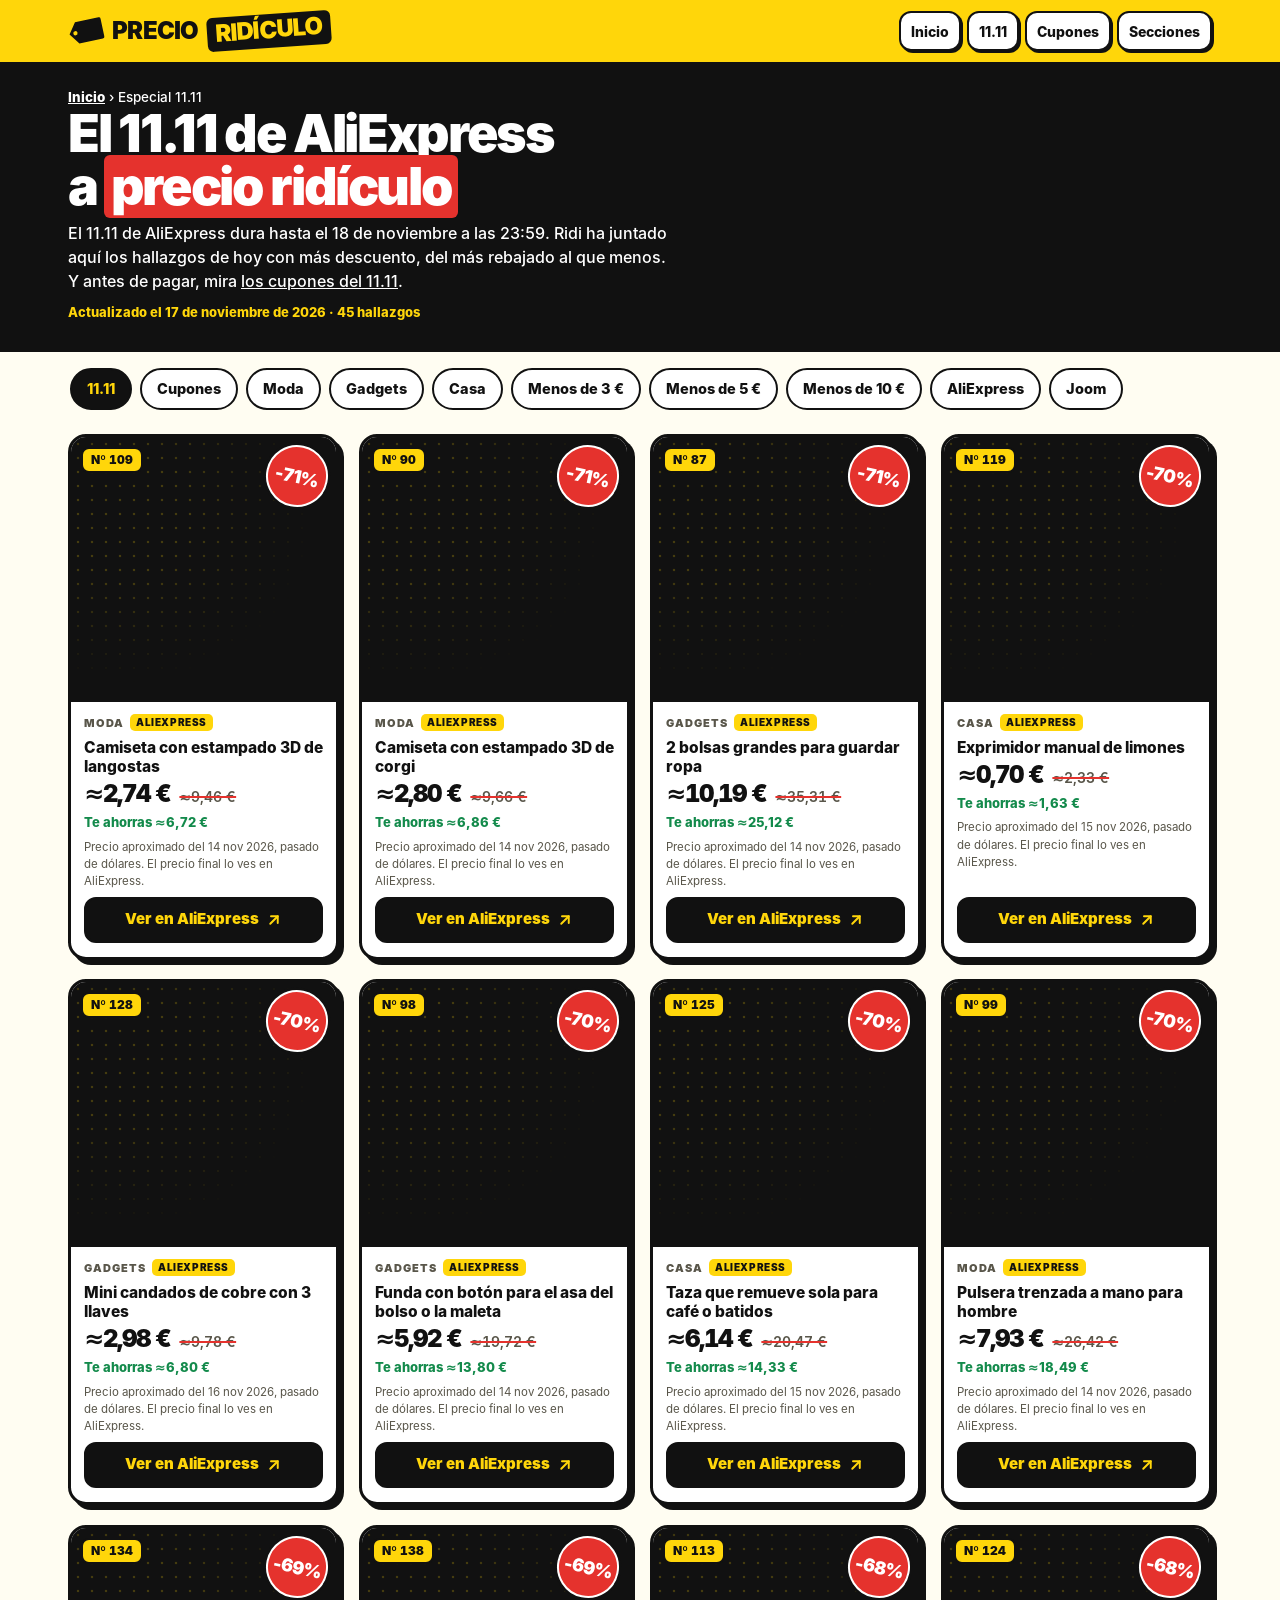
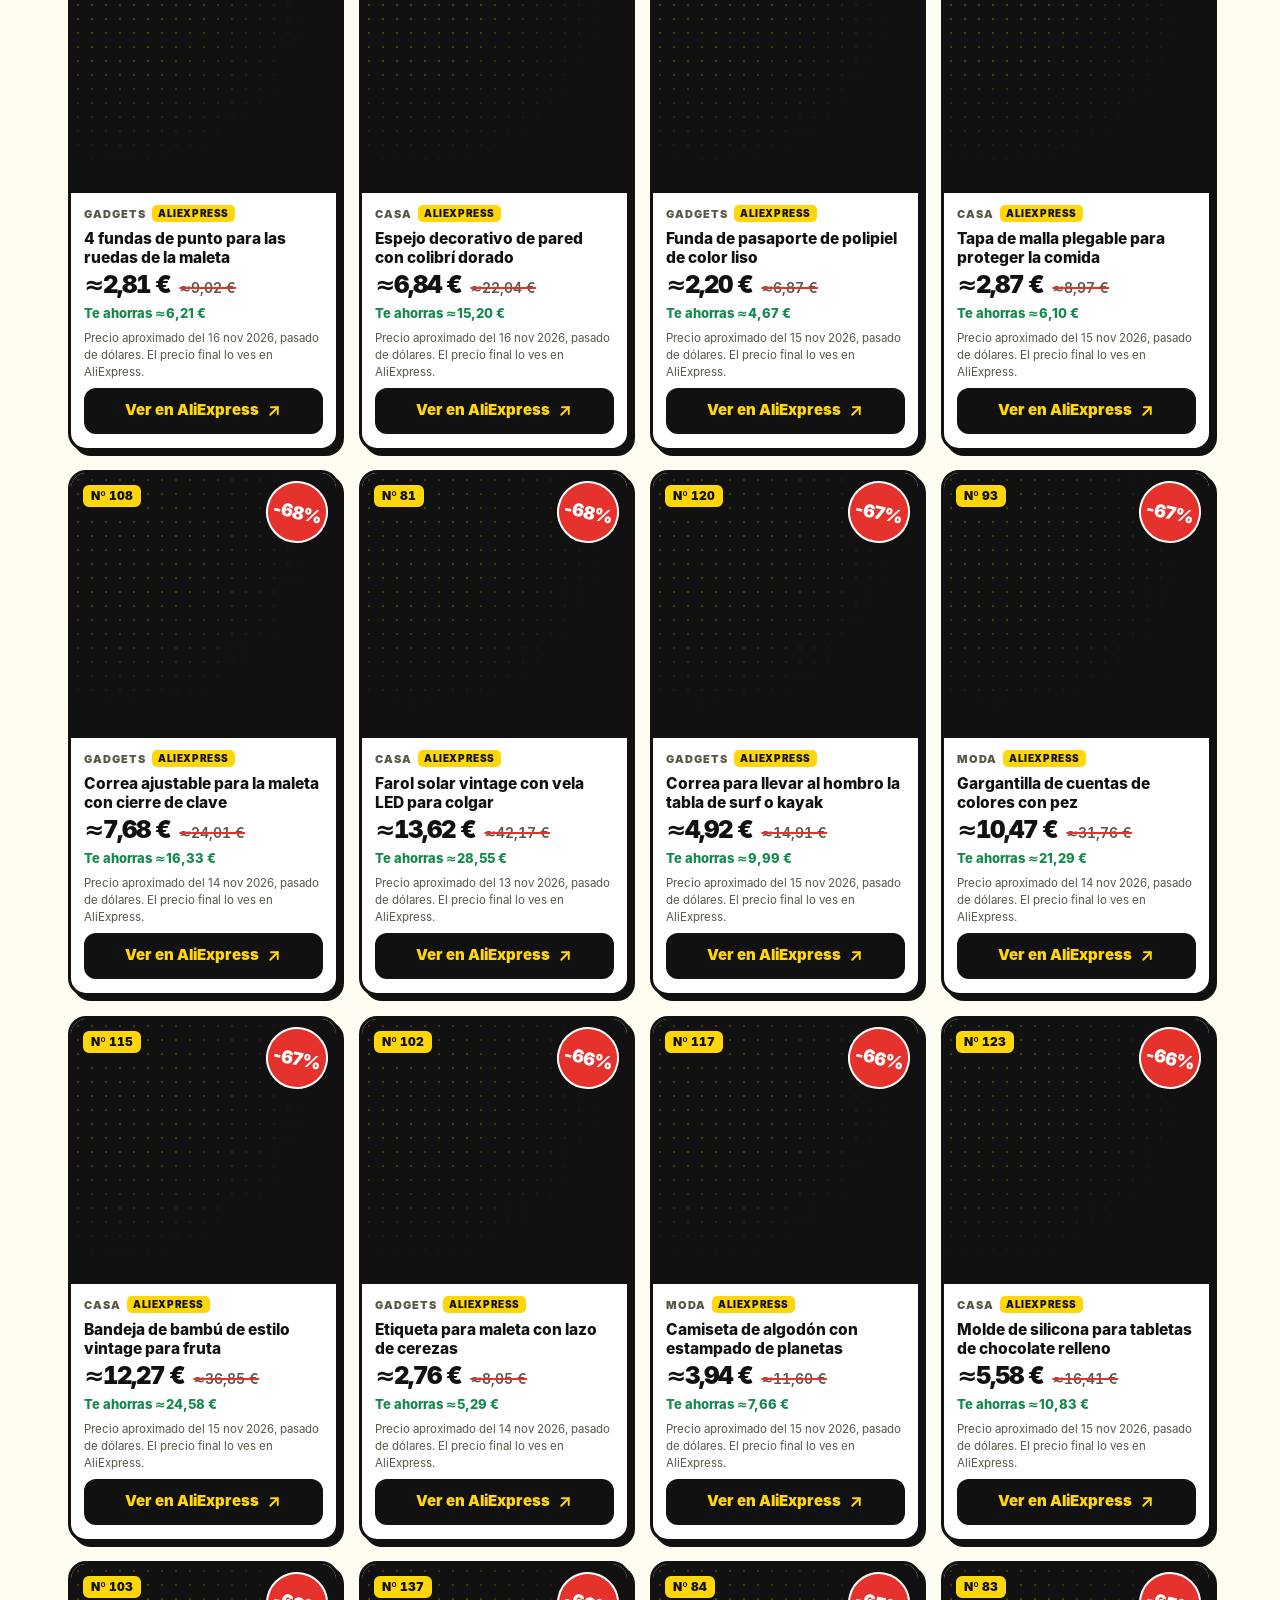
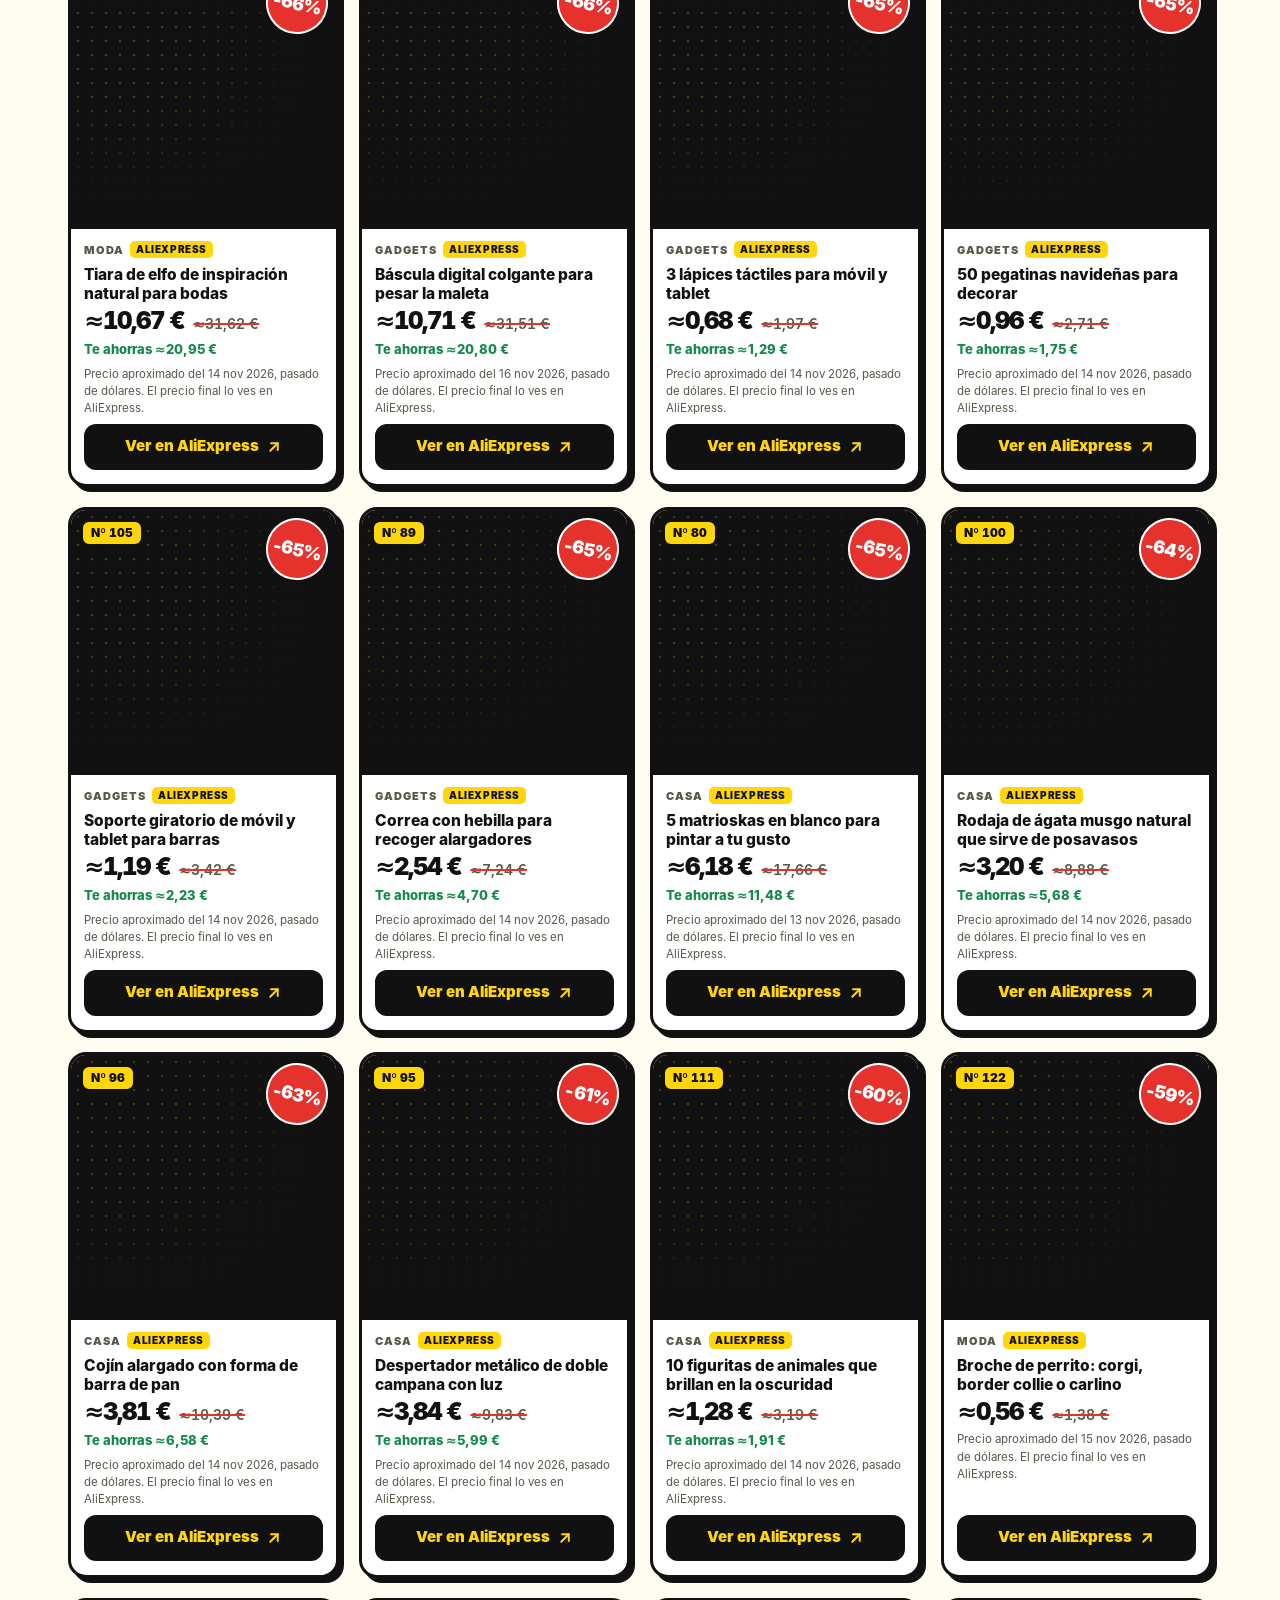
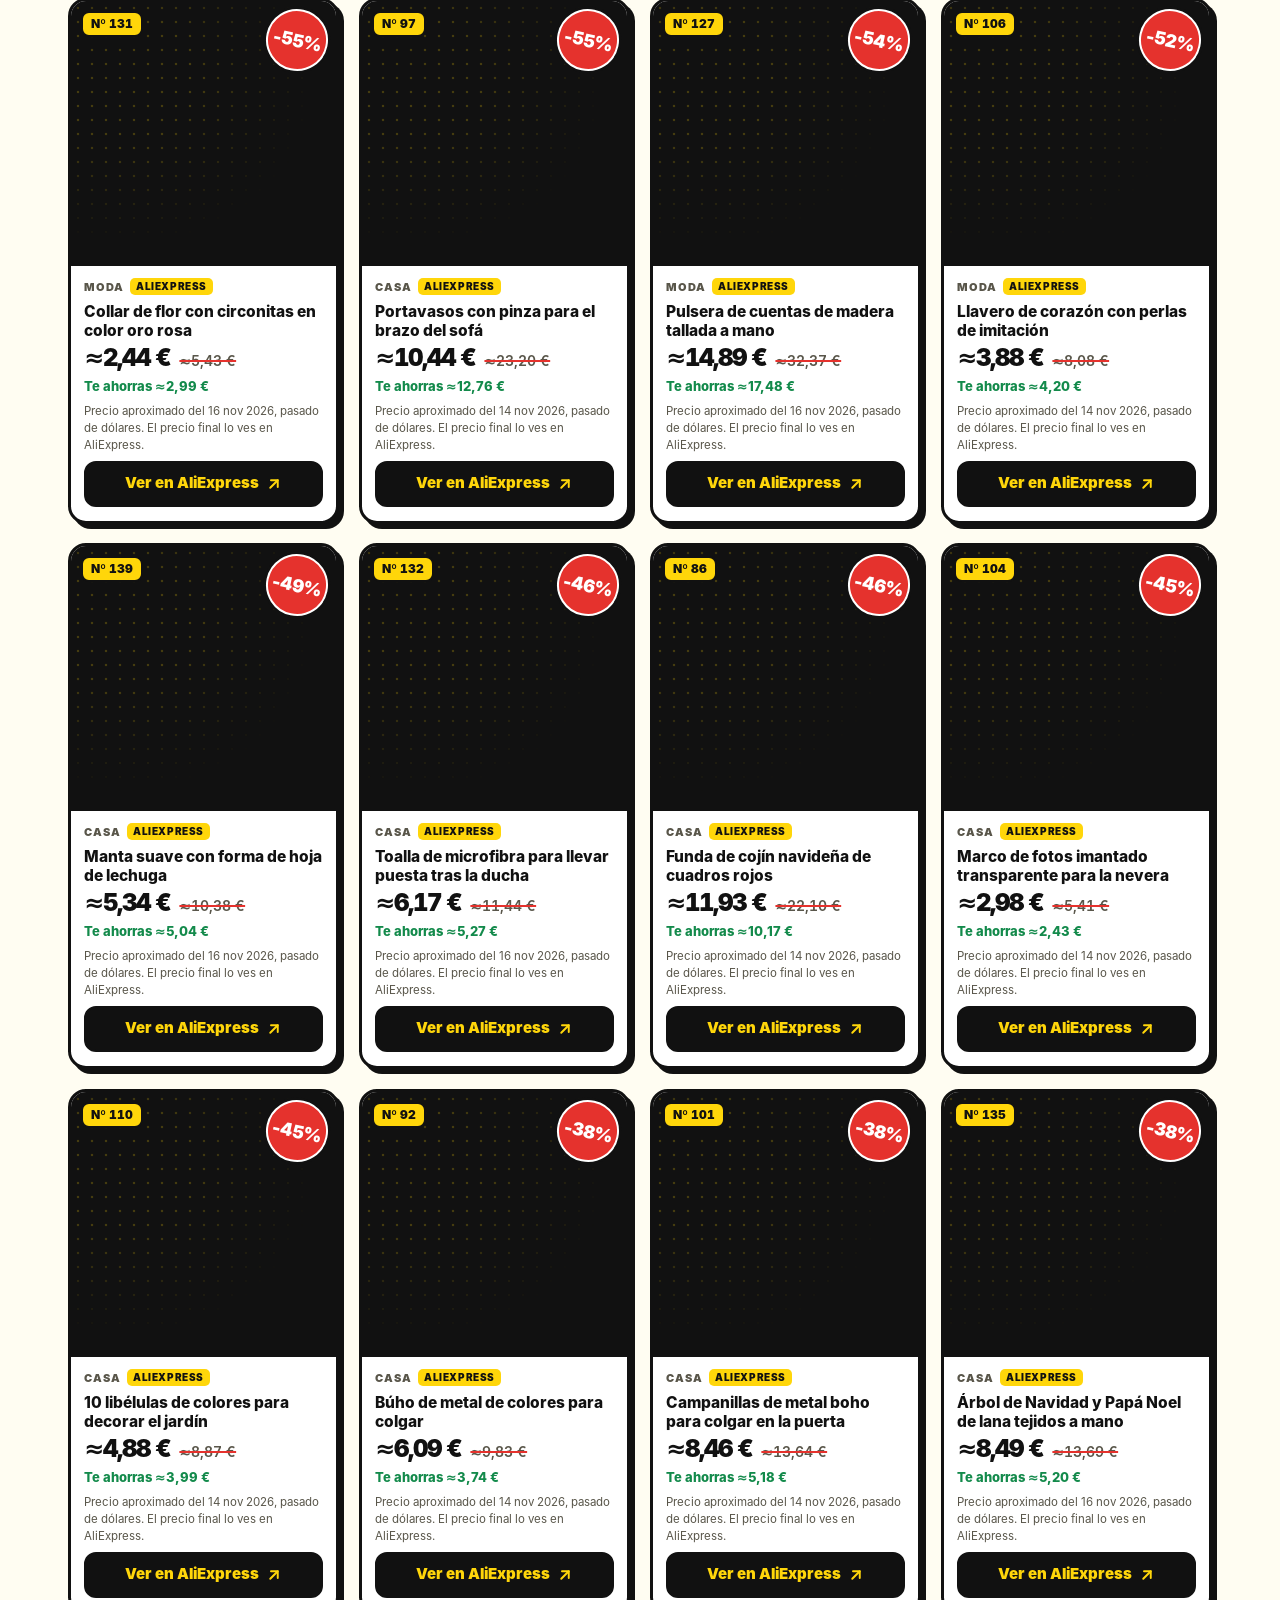
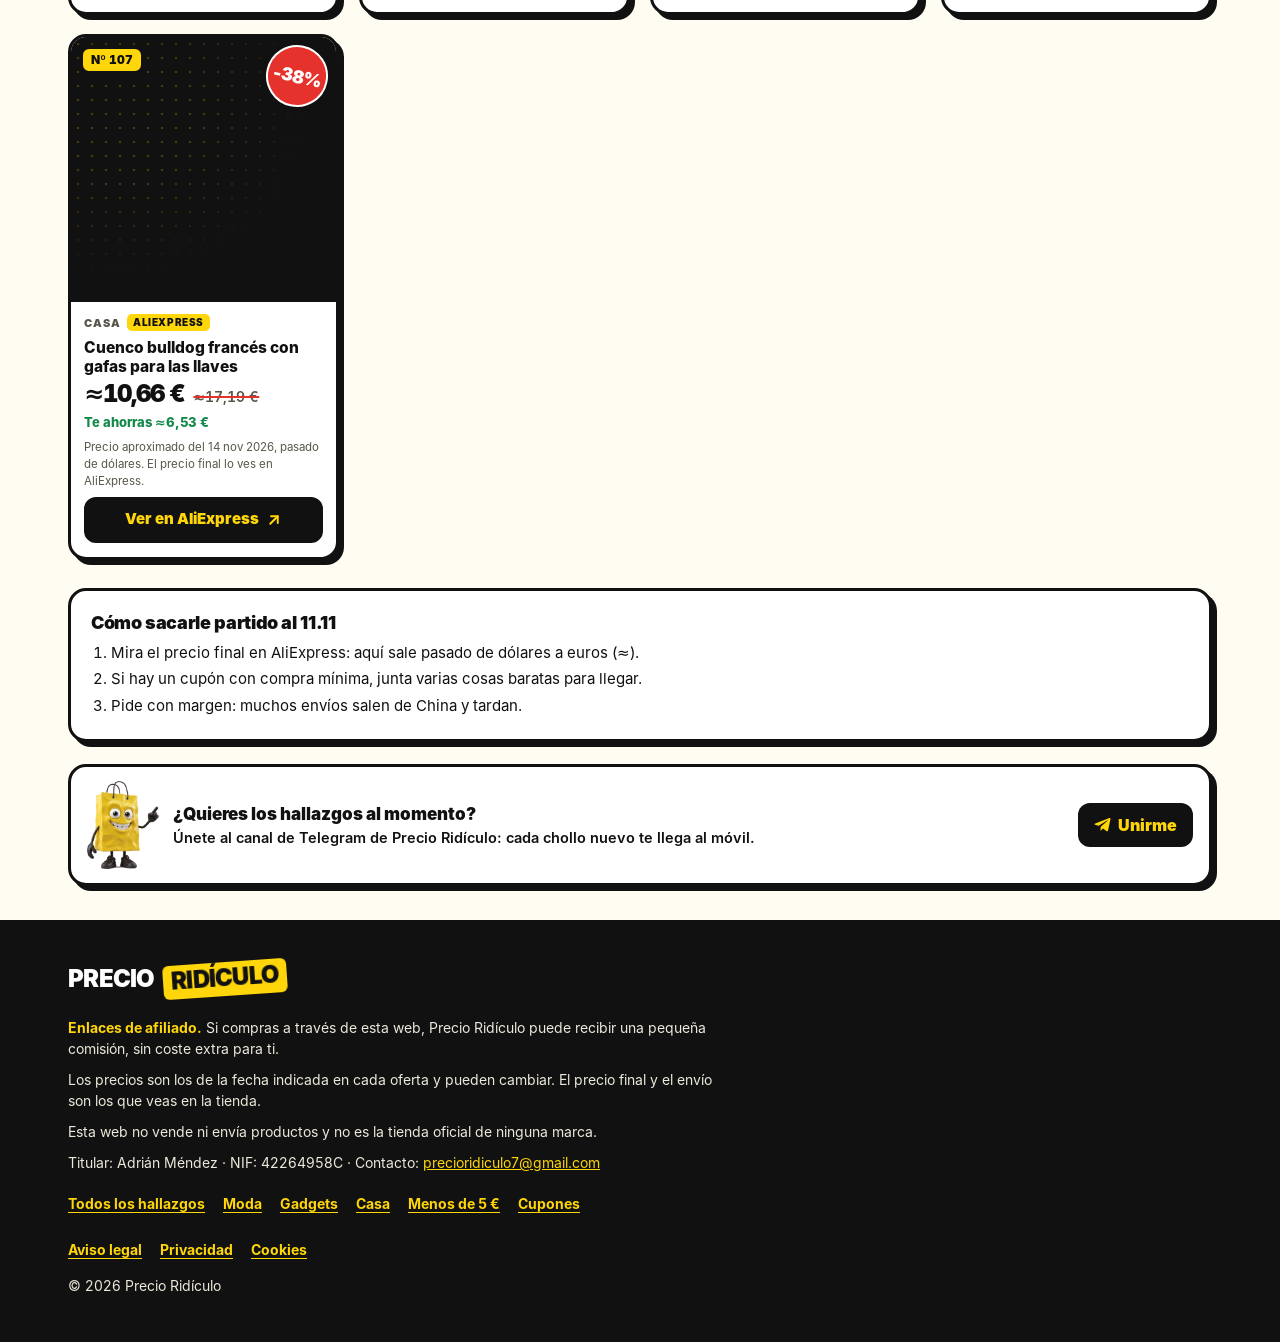
==== commit a8bd9272: "Ofertas del 2026-11-17 Co-Authored-By: Claude Opus 5.5 <noreply@anthropic.com> Claude-Session: https" ====
--- a/11-11/index.html
+++ b/11-11/index.html
@@ -27,8 +27,8 @@
   </div>
 </header>
 <main>
-  <div class="cabeza-cat cabeza-1111"><div class="wrap"><p class="migas"><a href="/">Inicio</a> › Especial 11.11</p><h1>El 11.11 de AliExpress a <mark>precio ridículo</mark></h1><p>El 11.11 de AliExpress dura hasta el 18 de noviembre a las 23:59. Ridi ha juntado aquí los hallazgos de hoy con más descuento, del más rebajado al que menos. Y antes de pagar, mira <a href="/cupones/">los cupones del 11.11</a>.</p><p class="actualizado">Actualizado el 16 de noviembre de 2026 · 50 hallazgos</p></div></div>
-  <div class="wrap"><nav class="enlaces-cat" aria-label="Secciones"><a href="/11-11/" aria-current="page">11.11</a><a href="/cupones/">Cupones</a><a href="/ofertas/moda/">Moda</a><a href="/ofertas/gadgets/">Gadgets</a><a href="/ofertas/casa/">Casa</a><a href="/ofertas/menos-de-3-euros/">Menos de 3 €</a><a href="/ofertas/menos-de-5-euros/">Menos de 5 €</a><a href="/ofertas/menos-de-10-euros/">Menos de 10 €</a><a href="/ofertas/aliexpress/">AliExpress</a><a href="/ofertas/joom/">Joom</a></nav><div class="rejilla lista-cat"><article class="tarjeta"><a class="cartel" href="/#oferta-77" tabindex="-1" aria-hidden="true"><img class="producto" src="https://ae-pic-a1.aliexpress-media.com/kf/S33b3666d3fed47b0b2130a61717adbd7E.jpg" alt="Funda aislante para el grifo exterior en invierno" loading="lazy" onerror="this.remove()"><span class="pegatina-dto">-72%</span><span class="chapa"><span class="numero">Nº 77</span></span></a><div class="cuerpo"><span class="categoria">Casa<span class="tienda">AliExpress</span></span><h3><a href="/#oferta-77">Funda aislante para el grifo exterior en invierno</a></h3><div class="precios"><span class="precio">≈4,41 €</span><span class="antes"><span class="oculto">Antes </span>≈15,71 €</span></div><p class="ahorro">Te ahorras ≈11,30 €</p><p class="nota">Precio aproximado del 13 nov 2026, pasado de dólares. El precio final lo ves en AliExpress.</p><a class="boton" href="https://rzekl.com/g/1e8d114494994f380ebb16525dc3e8/?ulp=https%3A%2F%2Fs.click.aliexpress.com%2Fdeep_link.htm%3Faff_short_key%3D_c3s1yQkJ%26dl_target_url%3Dhttps%253A%252F%252Fwww.aliexpress.com%252Fitem%252F1005013570780545.html%253Fpdp_npi%253D6%252540dis%252521USD%25252117.41%2525214.89%252521%252521%252521115.58%25252132.45%252521%2525402101611117944390619844286e0ede%25252112000061519552800%252521affd%252521%252521%252521%2525211%2525210%252521%26hot_product%3D0&amp;i=5&amp;f_id=50002&amp;subid=web" target="_blank" rel="sponsored nofollow noopener">Ver en AliExpress<svg viewBox="0 0 24 24" fill="none" stroke="currentColor" stroke-width="2.6" stroke-linecap="round" stroke-linejoin="round" aria-hidden="true"><path d="M7 17 17 7"/><path d="M8 7h9v9"/></svg></a></div></article><article class="tarjeta"><a class="cartel" href="/#oferta-75" tabindex="-1" aria-hidden="true"><img class="producto" src="https://ae-pic-a1.aliexpress-media.com/kf/Sd033644e10db4f20bc052ade0f97f88fS.jpeg" alt="4 tarritos herméticos de 55 ml con cierre de clip" loading="lazy" onerror="this.remove()"><span class="pegatina-dto">-71%</span><span class="chapa"><span class="numero">Nº 75</span></span></a><div class="cuerpo"><span class="categoria">Casa<span class="tienda">AliExpress</span></span><h3><a href="/#oferta-75">4 tarritos herméticos de 55 ml con cierre de clip</a></h3><div class="precios"><span class="precio">≈0,60 €</span><span class="antes"><span class="oculto">Antes </span>≈2,10 €</span></div><p class="ahorro">Te ahorras ≈1,50 €</p><p class="nota">Precio aproximado del 13 nov 2026, pasado de dólares. El precio final lo ves en AliExpress.</p><a class="boton" href="https://rzekl.com/g/1e8d114494994f380ebb16525dc3e8/?ulp=https%3A%2F%2Fs.click.aliexpress.com%2Fdeep_link.htm%3Faff_short_key%3D_c3s1yQkJ%26dl_target_url%3Dhttps%253A%252F%252Fwww.aliexpress.com%252Fitem%252F1005012863036487.html%253Fpdp_npi%253D6%252540dis%252521USD%2525212.33%2525210.67%252521%252521%25252115.49%2525214.49%252521%2525402151fd3a17944390503578065e0ceb%25252112000059529059957%252521affd%252521%252521%252521%2525211%2525210%252521%26hot_product%3D0&amp;i=5&amp;f_id=50002&amp;subid=web" target="_blank" rel="sponsored nofollow noopener">Ver en AliExpress<svg viewBox="0 0 24 24" fill="none" stroke="currentColor" stroke-width="2.6" stroke-linecap="round" stroke-linejoin="round" aria-hidden="true"><path d="M7 17 17 7"/><path d="M8 7h9v9"/></svg></a></div></article><article class="tarjeta"><a class="cartel" href="/#oferta-109" tabindex="-1" aria-hidden="true"><img class="producto" src="https://ae-pic-a1.aliexpress-media.com/kf/Sc91671f8d1d546e2a1ba18704df0cf10f.jpg" alt="Camiseta con estampado 3D de langostas" loading="lazy" onerror="this.remove()"><span class="pegatina-dto">-71%</span><span class="chapa"><span class="numero">Nº 109</span></span></a><div class="cuerpo"><span class="categoria">Moda<span class="tienda">AliExpress</span></span><h3><a href="/#oferta-109">Camiseta con estampado 3D de langostas</a></h3><div class="precios"><span class="precio">≈2,74 €</span><span class="antes"><span class="oculto">Antes </span>≈9,46 €</span></div><p class="ahorro">Te ahorras ≈6,72 €</p><p class="nota">Precio aproximado del 14 nov 2026, pasado de dólares. El precio final lo ves en AliExpress.</p><a class="boton" href="https://rzekl.com/g/1e8d114494994f380ebb16525dc3e8/?ulp=https%3A%2F%2Fs.click.aliexpress.com%2Fdeep_link.htm%3Faff_short_key%3D_c3s1yQkJ%26dl_target_url%3Dhttps%253A%252F%252Fwww.aliexpress.com%252Fitem%252F1005008327043286.html%253Fpdp_npi%253D6%252540dis%252521USD%25252110.45%2525213.03%252521%252521%25252110.45%2525213.03%252521%2525402151fca717946073235125599e1033%25252112000044615458796%252521affd%252521%252521%252521%2525211%2525210%252521%26hot_product%3D1&amp;i=5&amp;f_id=50003&amp;subid=web" target="_blank" rel="sponsored nofollow noopener">Ver en AliExpress<svg viewBox="0 0 24 24" fill="none" stroke="currentColor" stroke-width="2.6" stroke-linecap="round" stroke-linejoin="round" aria-hidden="true"><path d="M7 17 17 7"/><path d="M8 7h9v9"/></svg></a></div></article><article class="tarjeta"><a class="cartel" href="/#oferta-79" tabindex="-1" aria-hidden="true"><img class="producto" src="https://ae-pic-a1.aliexpress-media.com/kf/Sc3219fc134ae4639beac15bfc7b04ee2x.jpg" alt="Camiseta de tirantes con salpicaduras de pintura" loading="lazy" onerror="this.remove()"><span class="pegatina-dto">-71%</span><span class="chapa"><span class="numero">Nº 79</span></span></a><div class="cuerpo"><span class="categoria">Moda<span class="tienda">AliExpress</span></span><h3><a href="/#oferta-79">Camiseta de tirantes con salpicaduras de pintura</a></h3><div class="precios"><span class="precio">≈2,74 €</span><span class="antes"><span class="oculto">Antes </span>≈9,46 €</span></div><p class="ahorro">Te ahorras ≈6,72 €</p><p class="nota">Precio aproximado del 13 nov 2026, pasado de dólares. El precio final lo ves en AliExpress.</p><a class="boton" href="https://rzekl.com/g/1e8d114494994f380ebb16525dc3e8/?ulp=https%3A%2F%2Fs.click.aliexpress.com%2Fdeep_link.htm%3Faff_short_key%3D_c3s1yQkJ%26dl_target_url%3Dhttps%253A%252F%252Fwww.aliexpress.com%252Fitem%252F1005007175350934.html%253Fpdp_npi%253D6%252540dis%252521USD%25252110.48%2525213.04%252521%252521%25252110.48%2525213.04%252521%2525402140f88817945208899405557e0d6a%25252112000039705126443%252521affd%252521%252521%252521%2525211%2525210%252521%26hot_product%3D1&amp;i=5&amp;f_id=50003&amp;subid=web" target="_blank" rel="sponsored nofollow noopener">Ver en AliExpress<svg viewBox="0 0 24 24" fill="none" stroke="currentColor" stroke-width="2.6" stroke-linecap="round" stroke-linejoin="round" aria-hidden="true"><path d="M7 17 17 7"/><path d="M8 7h9v9"/></svg></a></div></article><article class="tarjeta"><a class="cartel" href="/#oferta-90" tabindex="-1" aria-hidden="true"><img class="producto" src="https://ae-pic-a1.aliexpress-media.com/kf/S95bde22fde0245adab2f557348914ecb0.jpg" alt="Camiseta con estampado 3D de corgi" loading="lazy" onerror="this.remove()"><span class="pegatina-dto">-71%</span><span class="chapa"><span class="numero">Nº 90</span></span></a><div class="cuerpo"><span class="categoria">Moda<span class="tienda">AliExpress</span></span><h3><a href="/#oferta-90">Camiseta con estampado 3D de corgi</a></h3><div class="precios"><span class="precio">≈2,80 €</span><span class="antes"><span class="oculto">Antes </span>≈9,66 €</span></div><p class="ahorro">Te ahorras ≈6,86 €</p><p class="nota">Precio aproximado del 14 nov 2026, pasado de dólares. El precio final lo ves en AliExpress.</p><a class="boton" href="https://rzekl.com/g/1e8d114494994f380ebb16525dc3e8/?ulp=https%3A%2F%2Fs.click.aliexpress.com%2Fdeep_link.htm%3Faff_short_key%3D_c3s1yQkJ%26dl_target_url%3Dhttps%253A%252F%252Fwww.aliexpress.com%252Fitem%252F1005008326980526.html%253Fpdp_npi%253D6%252540dis%252521USD%25252110.68%2525213.10%252521%252521%25252110.68%2525213.10%252521%2525402151fd3a17946076883375663e0fe2%25252112000044615370888%252521affd%252521%252521%252521%2525211%2525210%252521%26hot_product%3D1&amp;i=5&amp;f_id=50003&amp;subid=web" target="_blank" rel="sponsored nofollow noopener">Ver en AliExpress<svg viewBox="0 0 24 24" fill="none" stroke="currentColor" stroke-width="2.6" stroke-linecap="round" stroke-linejoin="round" aria-hidden="true"><path d="M7 17 17 7"/><path d="M8 7h9v9"/></svg></a></div></article><article class="tarjeta"><a class="cartel" href="/#oferta-87" tabindex="-1" aria-hidden="true"><img class="producto" src="https://ae-pic-a1.aliexpress-media.com/kf/S4ecd3b55001f4ceabaf2fb443333830ax.jpg" alt="2 bolsas grandes para guardar ropa" loading="lazy" onerror="this.remove()"><span class="pegatina-dto">-71%</span><span class="chapa"><span class="numero">Nº 87</span></span></a><div class="cuerpo"><span class="categoria">Gadgets<span class="tienda">AliExpress</span></span><h3><a href="/#oferta-87">2 bolsas grandes para guardar ropa</a></h3><div class="precios"><span class="precio">≈10,19 €</span><span class="antes"><span class="oculto">Antes </span>≈35,31 €</span></div><p class="ahorro">Te ahorras ≈25,12 €</p><p class="nota">Precio aproximado del 14 nov 2026, pasado de dólares. El precio final lo ves en AliExpress.</p><a class="boton" href="https://rzekl.com/g/1e8d114494994f380ebb16525dc3e8/?ulp=https%3A%2F%2Fs.click.aliexpress.com%2Fdeep_link.htm%3Faff_short_key%3D_c3s1yQkJ%26dl_target_url%3Dhttps%253A%252F%252Fwww.aliexpress.com%252Fitem%252F1005013582368543.html%253Fpdp_npi%253D6%252540dis%252521USD%25252139.02%25252111.26%252521%252521%252521258.78%25252174.66%252521%2525402140d33617946119654975395e0dfd%25252112000061552038121%252521affd%252521%252521%252521%2525211%2525210%252521%26hot_product%3D0&amp;i=5&amp;f_id=50002&amp;subid=web" target="_blank" rel="sponsored nofollow noopener">Ver en AliExpress<svg viewBox="0 0 24 24" fill="none" stroke="currentColor" stroke-width="2.6" stroke-linecap="round" stroke-linejoin="round" aria-hidden="true"><path d="M7 17 17 7"/><path d="M8 7h9v9"/></svg></a></div></article><article class="tarjeta"><a class="cartel" href="/#oferta-119" tabindex="-1" aria-hidden="true"><img class="producto" src="https://ae-pic-a1.aliexpress-media.com/kf/Sb3e380593c304ce3b882b703348de5c0W.jpg" alt="Exprimidor manual de limones" loading="lazy" onerror="this.remove()"><span class="pegatina-dto">-70%</span><span class="chapa"><span class="numero">Nº 119</span></span></a><div class="cuerpo"><span class="categoria">Casa<span class="tienda">AliExpress</span></span><h3><a href="/#oferta-119">Exprimidor manual de limones</a></h3><div class="precios"><span class="precio">≈0,70 €</span><span class="antes"><span class="oculto">Antes </span>≈2,33 €</span></div><p class="ahorro">Te ahorras ≈1,63 €</p><p class="nota">Precio aproximado del 15 nov 2026, pasado de dólares. El precio final lo ves en AliExpress.</p><a class="boton" href="https://rzekl.com/g/1e8d114494994f380ebb16525dc3e8/?ulp=https%3A%2F%2Fs.click.aliexpress.com%2Fdeep_link.htm%3Faff_short_key%3D_c3s1yQkJ%26dl_target_url%3Dhttps%253A%252F%252Fwww.aliexpress.com%252Fitem%252F1005010229806956.html%253Fpdp_npi%253D6%252540dis%252521USD%2525212.58%2525210.77%252521%252521%25252117.10%2525215.13%252521%252540210152bd17946108890512963e0e64%25252112000051610814840%252521affd%252521%252521%252521%2525211%2525210%252521%26hot_product%3D0&amp;i=5&amp;f_id=50002&amp;subid=web" target="_blank" rel="sponsored nofollow noopener">Ver en AliExpress<svg viewBox="0 0 24 24" fill="none" stroke="currentColor" stroke-width="2.6" stroke-linecap="round" stroke-linejoin="round" aria-hidden="true"><path d="M7 17 17 7"/><path d="M8 7h9v9"/></svg></a></div></article><article class="tarjeta"><a class="cartel" href="/#oferta-98" tabindex="-1" aria-hidden="true"><img class="producto" src="https://ae-pic-a1.aliexpress-media.com/kf/S733c476bc18d4a9d89da35cd22d7cf52H.jpg" alt="Funda con botón para el asa del bolso o la maleta" loading="lazy" onerror="this.remove()"><span class="pegatina-dto">-70%</span><span class="chapa"><span class="numero">Nº 98</span></span></a><div class="cuerpo"><span class="categoria">Gadgets<span class="tienda">AliExpress</span></span><h3><a href="/#oferta-98">Funda con botón para el asa del bolso o la maleta</a></h3><div class="precios"><span class="precio">≈5,92 €</span><span class="antes"><span class="oculto">Antes </span>≈19,72 €</span></div><p class="ahorro">Te ahorras ≈13,80 €</p><p class="nota">Precio aproximado del 14 nov 2026, pasado de dólares. El precio final lo ves en AliExpress.</p><a class="boton" href="https://rzekl.com/g/1e8d114494994f380ebb16525dc3e8/?ulp=https%3A%2F%2Fs.click.aliexpress.com%2Fdeep_link.htm%3Faff_short_key%3D_c3s1yQkJ%26dl_target_url%3Dhttps%253A%252F%252Fwww.aliexpress.com%252Fitem%252F1005013541560178.html%253Fpdp_npi%253D6%252540dis%252521USD%25252121.80%2525216.54%252521%252521%252521144.54%25252143.36%252521%25254021013cc617946119628608209e0e92%25252112000061442532928%252521affd%252521%252521%252521%2525211%2525210%252521%26hot_product%3D0&amp;i=5&amp;f_id=50002&amp;subid=web" target="_blank" rel="sponsored nofollow noopener">Ver en AliExpress<svg viewBox="0 0 24 24" fill="none" stroke="currentColor" stroke-width="2.6" stroke-linecap="round" stroke-linejoin="round" aria-hidden="true"><path d="M7 17 17 7"/><path d="M8 7h9v9"/></svg></a></div></article><article class="tarjeta"><a class="cartel" href="/#oferta-125" tabindex="-1" aria-hidden="true"><img class="producto" src="https://ae-pic-a1.aliexpress-media.com/kf/Sd91c94ee67b1425d9f6be9e507515f873.jpg" alt="Taza que remueve sola para café o batidos" loading="lazy" onerror="this.remove()"><span class="pegatina-dto">-70%</span><span class="chapa"><span class="numero">Nº 125</span></span></a><div class="cuerpo"><span class="categoria">Casa<span class="tienda">AliExpress</span></span><h3><a href="/#oferta-125">Taza que remueve sola para café o batidos</a></h3><div class="precios"><span class="precio">≈6,14 €</span><span class="antes"><span class="oculto">Antes </span>≈20,47 €</span></div><p class="ahorro">Te ahorras ≈14,33 €</p><p class="nota">Precio aproximado del 15 nov 2026, pasado de dólares. El precio final lo ves en AliExpress.</p><a class="boton" href="https://rzekl.com/g/1e8d114494994f380ebb16525dc3e8/?ulp=https%3A%2F%2Fs.click.aliexpress.com%2Fdeep_link.htm%3Faff_short_key%3D_c3s1yQkJ%26dl_target_url%3Dhttps%253A%252F%252Fwww.aliexpress.com%252Fitem%252F1005013463881862.html%253Fpdp_npi%253D6%252540dis%252521USD%25252122.62%2525216.79%252521%252521%252521150.00%25252145.00%252521%2525402140d36117946108415874131e0dda%25252112000061245864083%252521affd%252521%252521%252521%2525211%2525210%252521%26hot_product%3D0&amp;i=5&amp;f_id=50002&amp;subid=web" target="_blank" rel="sponsored nofollow noopener">Ver en AliExpress<svg viewBox="0 0 24 24" fill="none" stroke="currentColor" stroke-width="2.6" stroke-linecap="round" stroke-linejoin="round" aria-hidden="true"><path d="M7 17 17 7"/><path d="M8 7h9v9"/></svg></a></div></article><article class="tarjeta"><a class="cartel" href="/#oferta-99" tabindex="-1" aria-hidden="true"><img class="producto" src="https://ae-pic-a1.aliexpress-media.com/kf/S431d7472f1044563890365552be99a66e.jpg" alt="Pulsera trenzada a mano para hombre" loading="lazy" onerror="this.remove()"><span class="pegatina-dto">-70%</span><span class="chapa"><span class="numero">Nº 99</span></span></a><div class="cuerpo"><span class="categoria">Moda<span class="tienda">AliExpress</span></span><h3><a href="/#oferta-99">Pulsera trenzada a mano para hombre</a></h3><div class="precios"><span class="precio">≈7,93 €</span><span class="antes"><span class="oculto">Antes </span>≈26,42 €</span></div><p class="ahorro">Te ahorras ≈18,49 €</p><p class="nota">Precio aproximado del 14 nov 2026, pasado de dólares. El precio final lo ves en AliExpress.</p><a class="boton" href="https://rzekl.com/g/1e8d114494994f380ebb16525dc3e8/?ulp=https%3A%2F%2Fs.click.aliexpress.com%2Fdeep_link.htm%3Faff_short_key%3D_c3s1yQkJ%26dl_target_url%3Dhttps%253A%252F%252Fwww.aliexpress.com%252Fitem%252F1005009546966784.html%253Fpdp_npi%253D6%252540dis%252521USD%25252129.20%2525218.76%252521%252521%252521193.64%25252158.09%252521%25254021013cc017946087388292740e0caa%25252112000049433190318%252521affd%252521%252521%252521%2525211%2525210%252521%26hot_product%3D1&amp;i=5&amp;f_id=50003&amp;subid=web" target="_blank" rel="sponsored nofollow noopener">Ver en AliExpress<svg viewBox="0 0 24 24" fill="none" stroke="currentColor" stroke-width="2.6" stroke-linecap="round" stroke-linejoin="round" aria-hidden="true"><path d="M7 17 17 7"/><path d="M8 7h9v9"/></svg></a></div></article><article class="tarjeta"><a class="cartel" href="/#oferta-67" tabindex="-1" aria-hidden="true"><img class="producto" src="https://ae-pic-a1.aliexpress-media.com/kf/Sd08a73a5ba394e829e8802aab7feb108F.jpg" alt="Fuente solar flotante con forma de flor de loto" loading="lazy" onerror="this.remove()"><span class="pegatina-dto">-70%</span><span class="chapa"><span class="numero">Nº 67</span></span></a><div class="cuerpo"><span class="categoria">Casa<span class="tienda">AliExpress</span></span><h3><a href="/#oferta-67">Fuente solar flotante con forma de flor de loto</a></h3><div class="precios"><span class="precio">≈8,24 €</span><span class="antes"><span class="oculto">Antes </span>≈27,45 €</span></div><p class="ahorro">Te ahorras ≈19,21 €</p><p class="nota">Precio aproximado del 13 nov 2026, pasado de dólares. El precio final lo ves en AliExpress.</p><a class="boton" href="https://rzekl.com/g/1e8d114494994f380ebb16525dc3e8/?ulp=https%3A%2F%2Fs.click.aliexpress.com%2Fdeep_link.htm%3Faff_short_key%3D_c3s1yQkJ%26dl_target_url%3Dhttps%253A%252F%252Fwww.aliexpress.com%252Fitem%252F1005013324082251.html%253Fpdp_npi%253D6%252540dis%252521USD%25252130.42%2525219.13%252521%252521%25252130.42%2525219.13%252521%2525402140d36217944390676393629e0d8c%25252112000060854280276%252521affd%252521%252521%252521%2525211%2525210%252521%26hot_product%3D0&amp;i=5&amp;f_id=50002&amp;subid=web" target="_blank" rel="sponsored nofollow noopener">Ver en AliExpress<svg viewBox="0 0 24 24" fill="none" stroke="currentColor" stroke-width="2.6" stroke-linecap="round" stroke-linejoin="round" aria-hidden="true"><path d="M7 17 17 7"/><path d="M8 7h9v9"/></svg></a></div></article><article class="tarjeta"><a class="cartel" href="/#oferta-66" tabindex="-1" aria-hidden="true"><img class="producto" src="https://ae-pic-a1.aliexpress-media.com/kf/Sb514693fad65413b9a685313c84b1f2e6.jpg" alt="Maceta colgante de murciélago boca abajo" loading="lazy" onerror="this.remove()"><span class="pegatina-dto">-68%</span><span class="chapa"><span class="numero">Nº 66</span></span></a><div class="cuerpo"><span class="categoria">Casa<span class="tienda">AliExpress</span></span><h3><a href="/#oferta-66">Maceta colgante de murciélago boca abajo</a></h3><div class="precios"><span class="precio">≈1,60 €</span><span class="antes"><span class="oculto">Antes </span>≈5,05 €</span></div><p class="ahorro">Te ahorras ≈3,45 €</p><p class="nota">Precio aproximado del 13 nov 2026, pasado de dólares. El precio final lo ves en AliExpress.</p><a class="boton" href="https://rzekl.com/g/1e8d114494994f380ebb16525dc3e8/?ulp=https%3A%2F%2Fs.click.aliexpress.com%2Fdeep_link.htm%3Faff_short_key%3D_c3s1yQkJ%26dl_target_url%3Dhttps%253A%252F%252Fwww.aliexpress.com%252Fitem%252F1005013263271215.html%253Fpdp_npi%253D6%252540dis%252521USD%2525215.60%2525211.77%252521%252521%25252137.20%25252111.78%252521%2525402140d36117944391732102301e0f24%25252112000060720692195%252521affd%252521%252521%252521%2525211%2525210%252521%26hot_product%3D0&amp;i=5&amp;f_id=50002&amp;subid=web" target="_blank" rel="sponsored nofollow noopener">Ver en AliExpress<svg viewBox="0 0 24 24" fill="none" stroke="currentColor" stroke-width="2.6" stroke-linecap="round" stroke-linejoin="round" aria-hidden="true"><path d="M7 17 17 7"/><path d="M8 7h9v9"/></svg></a></div></article><article class="tarjeta"><a class="cartel" href="/#oferta-113" tabindex="-1" aria-hidden="true"><img class="producto" src="https://ae-pic-a1.aliexpress-media.com/kf/Sd9f44432d0f34abeae76470020df52b7h.jpg" alt="Funda de pasaporte de polipiel de color liso" loading="lazy" onerror="this.remove()"><span class="pegatina-dto">-68%</span><span class="chapa"><span class="numero">Nº 113</span></span></a><div class="cuerpo"><span class="categoria">Gadgets<span class="tienda">AliExpress</span></span><h3><a href="/#oferta-113">Funda de pasaporte de polipiel de color liso</a></h3><div class="precios"><span class="precio">≈2,20 €</span><span class="antes"><span class="oculto">Antes </span>≈6,87 €</span></div><p class="ahorro">Te ahorras ≈4,67 €</p><p class="nota">Precio aproximado del 15 nov 2026, pasado de dólares. El precio final lo ves en AliExpress.</p><a class="boton" href="https://rzekl.com/g/1e8d114494994f380ebb16525dc3e8/?ulp=https%3A%2F%2Fs.click.aliexpress.com%2Fdeep_link.htm%3Faff_short_key%3D_c3s1yQkJ%26dl_target_url%3Dhttps%253A%252F%252Fwww.aliexpress.com%252Fitem%252F1005013562501499.html%253Fpdp_npi%253D6%252540dis%252521USD%2525217.59%2525212.43%252521%252521%25252150.31%25252116.10%252521%2525402140d33617946119730985803e0dfd%25252112000061531442698%252521affd%252521%252521%252521%2525211%2525210%252521%26hot_product%3D0&amp;i=5&amp;f_id=50002&amp;subid=web" target="_blank" rel="sponsored nofollow noopener">Ver en AliExpress<svg viewBox="0 0 24 24" fill="none" stroke="currentColor" stroke-width="2.6" stroke-linecap="round" stroke-linejoin="round" aria-hidden="true"><path d="M7 17 17 7"/><path d="M8 7h9v9"/></svg></a></div></article><article class="tarjeta"><a class="cartel" href="/#oferta-124" tabindex="-1" aria-hidden="true"><img class="producto" src="https://ae-pic-a1.aliexpress-media.com/kf/S6b48a343c505410992c3b7d094d0a981g.jpg" alt="Tapa de malla plegable para proteger la comida" loading="lazy" onerror="this.remove()"><span class="pegatina-dto">-68%</span><span class="chapa"><span class="numero">Nº 124</span></span></a><div class="cuerpo"><span class="categoria">Casa<span class="tienda">AliExpress</span></span><h3><a href="/#oferta-124">Tapa de malla plegable para proteger la comida</a></h3><div class="precios"><span class="precio">≈2,87 €</span><span class="antes"><span class="oculto">Antes </span>≈8,97 €</span></div><p class="ahorro">Te ahorras ≈6,10 €</p><p class="nota">Precio aproximado del 15 nov 2026, pasado de dólares. El precio final lo ves en AliExpress.</p><a class="boton" href="https://rzekl.com/g/1e8d114494994f380ebb16525dc3e8/?ulp=https%3A%2F%2Fs.click.aliexpress.com%2Fdeep_link.htm%3Faff_short_key%3D_c3s1yQkJ%26dl_target_url%3Dhttps%253A%252F%252Fwww.aliexpress.com%252Fitem%252F1005013619244174.html%253Fpdp_npi%253D6%252540dis%252521USD%2525219.91%2525213.17%252521%252521%25252165.74%25252121.05%252521%252540210152bd17946108618097083e0e64%25252112000061667162211%252521affd%252521%252521%252521%2525211%2525210%252521%26hot_product%3D0&amp;i=5&amp;f_id=50002&amp;subid=web" target="_blank" rel="sponsored nofollow noopener">Ver en AliExpress<svg viewBox="0 0 24 24" fill="none" stroke="currentColor" stroke-width="2.6" stroke-linecap="round" stroke-linejoin="round" aria-hidden="true"><path d="M7 17 17 7"/><path d="M8 7h9v9"/></svg></a></div></article><article class="tarjeta"><a class="cartel" href="/#oferta-108" tabindex="-1" aria-hidden="true"><img class="producto" src="https://ae-pic-a1.aliexpress-media.com/kf/Sfb1e1181e74246ca9cd72b97c3287b6aa.jpg" alt="Correa ajustable para la maleta con cierre de clave" loading="lazy" onerror="this.remove()"><span class="pegatina-dto">-68%</span><span class="chapa"><span class="numero">Nº 108</span></span></a><div class="cuerpo"><span class="categoria">Gadgets<span class="tienda">AliExpress</span></span><h3><a href="/#oferta-108">Correa ajustable para la maleta con cierre de clave</a></h3><div class="precios"><span class="precio">≈7,68 €</span><span class="antes"><span class="oculto">Antes </span>≈24,01 €</span></div><p class="ahorro">Te ahorras ≈16,33 €</p><p class="nota">Precio aproximado del 14 nov 2026, pasado de dólares. El precio final lo ves en AliExpress.</p><a class="boton" href="https://rzekl.com/g/1e8d114494994f380ebb16525dc3e8/?ulp=https%3A%2F%2Fs.click.aliexpress.com%2Fdeep_link.htm%3Faff_short_key%3D_c3s1yQkJ%26dl_target_url%3Dhttps%253A%252F%252Fwww.aliexpress.com%252Fitem%252F1005013522751042.html%253Fpdp_npi%253D6%252540dis%252521USD%25252126.54%2525218.49%252521%252521%252521176.00%25252156.32%252521%2525402151fce817946119674378382e0ffa%25252112000061423494310%252521affd%252521%252521%252521%2525211%2525210%252521%26hot_product%3D0&amp;i=5&amp;f_id=50002&amp;subid=web" target="_blank" rel="sponsored nofollow noopener">Ver en AliExpress<svg viewBox="0 0 24 24" fill="none" stroke="currentColor" stroke-width="2.6" stroke-linecap="round" stroke-linejoin="round" aria-hidden="true"><path d="M7 17 17 7"/><path d="M8 7h9v9"/></svg></a></div></article><article class="tarjeta"><a class="cartel" href="/#oferta-81" tabindex="-1" aria-hidden="true"><img class="producto" src="https://ae-pic-a1.aliexpress-media.com/kf/Sdd4dcd42e22b40e5b5174f3bfbcf3d4f4.jpg" alt="Farol solar vintage con vela LED para colgar" loading="lazy" onerror="this.remove()"><span class="pegatina-dto">-68%</span><span class="chapa"><span class="numero">Nº 81</span></span></a><div class="cuerpo"><span class="categoria">Casa<span class="tienda">AliExpress</span></span><h3><a href="/#oferta-81">Farol solar vintage con vela LED para colgar</a></h3><div class="precios"><span class="precio">≈13,62 €</span><span class="antes"><span class="oculto">Antes </span>≈42,17 €</span></div><p class="ahorro">Te ahorras ≈28,55 €</p><p class="nota">Precio aproximado del 13 nov 2026, pasado de dólares. El precio final lo ves en AliExpress.</p><a class="boton" href="https://rzekl.com/g/1e8d114494994f380ebb16525dc3e8/?ulp=https%3A%2F%2Fs.click.aliexpress.com%2Fdeep_link.htm%3Faff_short_key%3D_c3s1yQkJ%26dl_target_url%3Dhttps%253A%252F%252Fwww.aliexpress.com%252Fitem%252F1005013421227892.html%253Fpdp_npi%253D6%252540dis%252521USD%25252146.73%25252115.09%252521%252521%252521310.32%252521100.26%252521%2525402141149b17944390573373647e0ddd%25252112000061084757010%252521affd%252521%252521%252521%2525211%2525210%252521%26hot_product%3D0&amp;i=5&amp;f_id=50002&amp;subid=web" target="_blank" rel="sponsored nofollow noopener">Ver en AliExpress<svg viewBox="0 0 24 24" fill="none" stroke="currentColor" stroke-width="2.6" stroke-linecap="round" stroke-linejoin="round" aria-hidden="true"><path d="M7 17 17 7"/><path d="M8 7h9v9"/></svg></a></div></article><article class="tarjeta"><a class="cartel" href="/#oferta-71" tabindex="-1" aria-hidden="true"><img class="producto" src="https://ae-pic-a1.aliexpress-media.com/kf/Sddeccc9c2cd04b5abd3eab9de0ef4ea51.jpg" alt="Correa para llevar la manta de picnic al hombro" loading="lazy" onerror="this.remove()"><span class="pegatina-dto">-67%</span><span class="chapa"><span class="numero">Nº 71</span></span></a><div class="cuerpo"><span class="categoria">Gadgets<span class="tienda">AliExpress</span></span><h3><a href="/#oferta-71">Correa para llevar la manta de picnic al hombro</a></h3><div class="precios"><span class="precio">≈3,96 €</span><span class="antes"><span class="oculto">Antes </span>≈12,00 €</span></div><p class="ahorro">Te ahorras ≈8,04 €</p><p class="nota">Precio aproximado del 13 nov 2026, pasado de dólares. El precio final lo ves en AliExpress.</p><a class="boton" href="https://rzekl.com/g/1e8d114494994f380ebb16525dc3e8/?ulp=https%3A%2F%2Fs.click.aliexpress.com%2Fdeep_link.htm%3Faff_short_key%3D_c3s1yQkJ%26dl_target_url%3Dhttps%253A%252F%252Fwww.aliexpress.com%252Fitem%252F1005013534338086.html%253Fpdp_npi%253D6%252540dis%252521USD%25252113.30%2525214.39%252521%252521%25252188.32%25252129.15%252521%2525402140f88817944392401858180e0e31%25252112000061359847935%252521affd%252521%252521%252521%2525211%2525210%252521%26hot_product%3D0&amp;i=5&amp;f_id=50002&amp;subid=web" target="_blank" rel="sponsored nofollow noopener">Ver en AliExpress<svg viewBox="0 0 24 24" fill="none" stroke="currentColor" stroke-width="2.6" stroke-linecap="round" stroke-linejoin="round" aria-hidden="true"><path d="M7 17 17 7"/><path d="M8 7h9v9"/></svg></a></div></article><article class="tarjeta"><a class="cartel" href="/#oferta-120" tabindex="-1" aria-hidden="true"><img class="producto" src="https://ae-pic-a1.aliexpress-media.com/kf/Sb18c50b2e7c64b47b425cce709df29da0.jpg" alt="Correa para llevar al hombro la tabla de surf o kayak" loading="lazy" onerror="this.remove()"><span class="pegatina-dto">-67%</span><span class="chapa"><span class="numero">Nº 120</span></span></a><div class="cuerpo"><span class="categoria">Gadgets<span class="tienda">AliExpress</span></span><h3><a href="/#oferta-120">Correa para llevar al hombro la tabla de surf o kayak</a></h3><div class="precios"><span class="precio">≈4,92 €</span><span class="antes"><span class="oculto">Antes </span>≈14,91 €</span></div><p class="ahorro">Te ahorras ≈9,99 €</p><p class="nota">Precio aproximado del 15 nov 2026, pasado de dólares. El precio final lo ves en AliExpress.</p><a class="boton" href="https://rzekl.com/g/1e8d114494994f380ebb16525dc3e8/?ulp=https%3A%2F%2Fs.click.aliexpress.com%2Fdeep_link.htm%3Faff_short_key%3D_c3s1yQkJ%26dl_target_url%3Dhttps%253A%252F%252Fwww.aliexpress.com%252Fitem%252F1005013524277118.html%253Fpdp_npi%253D6%252540dis%252521USD%25252116.48%2525215.44%252521%252521%252521109.26%25252136.06%252521%252540212a7b8d17946119628024760e0ee4%25252112000061429066366%252521affd%252521%252521%252521%2525211%2525210%252521%26hot_product%3D0&amp;i=5&amp;f_id=50002&amp;subid=web" target="_blank" rel="sponsored nofollow noopener">Ver en AliExpress<svg viewBox="0 0 24 24" fill="none" stroke="currentColor" stroke-width="2.6" stroke-linecap="round" stroke-linejoin="round" aria-hidden="true"><path d="M7 17 17 7"/><path d="M8 7h9v9"/></svg></a></div></article><article class="tarjeta"><a class="cartel" href="/#oferta-93" tabindex="-1" aria-hidden="true"><img class="producto" src="https://ae-pic-a1.aliexpress-media.com/kf/S85cfa8f7592f4d59aaf6a0b31427c472z.jpg" alt="Gargantilla de cuentas de colores con pez" loading="lazy" onerror="this.remove()"><span class="pegatina-dto">-67%</span><span class="chapa"><span class="numero">Nº 93</span></span></a><div class="cuerpo"><span class="categoria">Moda<span class="tienda">AliExpress</span></span><h3><a href="/#oferta-93">Gargantilla de cuentas de colores con pez</a></h3><div class="precios"><span class="precio">≈10,47 €</span><span class="antes"><span class="oculto">Antes </span>≈31,76 €</span></div><p class="ahorro">Te ahorras ≈21,29 €</p><p class="nota">Precio aproximado del 14 nov 2026, pasado de dólares. El precio final lo ves en AliExpress.</p><a class="boton" href="https://rzekl.com/g/1e8d114494994f380ebb16525dc3e8/?ulp=https%3A%2F%2Fs.click.aliexpress.com%2Fdeep_link.htm%3Faff_short_key%3D_c3s1yQkJ%26dl_target_url%3Dhttps%253A%252F%252Fwww.aliexpress.com%252Fitem%252F1005012552856480.html%253Fpdp_npi%253D6%252540dis%252521USD%25252135.10%25252111.57%252521%252521%252521232.78%25252176.78%252521%2525402102f1cd17946090907696454e0e0e%25252112000058698182274%252521affd%252521%252521%252521%2525211%2525210%252521%26hot_product%3D1&amp;i=5&amp;f_id=50003&amp;subid=web" target="_blank" rel="sponsored nofollow noopener">Ver en AliExpress<svg viewBox="0 0 24 24" fill="none" stroke="currentColor" stroke-width="2.6" stroke-linecap="round" stroke-linejoin="round" aria-hidden="true"><path d="M7 17 17 7"/><path d="M8 7h9v9"/></svg></a></div></article><article class="tarjeta"><a class="cartel" href="/#oferta-115" tabindex="-1" aria-hidden="true"><img class="producto" src="https://ae-pic-a1.aliexpress-media.com/kf/S8d1efdddd32a4481b42f9eff850439949.jpg" alt="Bandeja de bambú de estilo vintage para fruta" loading="lazy" onerror="this.remove()"><span class="pegatina-dto">-67%</span><span class="chapa"><span class="numero">Nº 115</span></span></a><div class="cuerpo"><span class="categoria">Casa<span class="tienda">AliExpress</span></span><h3><a href="/#oferta-115">Bandeja de bambú de estilo vintage para fruta</a></h3><div class="precios"><span class="precio">≈12,27 €</span><span class="antes"><span class="oculto">Antes </span>≈36,85 €</span></div><p class="ahorro">Te ahorras ≈24,58 €</p><p class="nota">Precio aproximado del 15 nov 2026, pasado de dólares. El precio final lo ves en AliExpress.</p><a class="boton" href="https://rzekl.com/g/1e8d114494994f380ebb16525dc3e8/?ulp=https%3A%2F%2Fs.click.aliexpress.com%2Fdeep_link.htm%3Faff_short_key%3D_c3s1yQkJ%26dl_target_url%3Dhttps%253A%252F%252Fwww.aliexpress.com%252Fitem%252F1005013524817058.html%253Fpdp_npi%253D6%252540dis%252521USD%25252140.73%25252113.56%252521%252521%252521270.06%25252189.91%252521%2525402140d36117946108265923006e0e65%25252112000061431058344%252521affd%252521%252521%252521%2525211%2525210%252521%26hot_product%3D0&amp;i=5&amp;f_id=50002&amp;subid=web" target="_blank" rel="sponsored nofollow noopener">Ver en AliExpress<svg viewBox="0 0 24 24" fill="none" stroke="currentColor" stroke-width="2.6" stroke-linecap="round" stroke-linejoin="round" aria-hidden="true"><path d="M7 17 17 7"/><path d="M8 7h9v9"/></svg></a></div></article><article class="tarjeta"><a class="cartel" href="/#oferta-73" tabindex="-1" aria-hidden="true"><img class="producto" src="https://ae-pic-a1.aliexpress-media.com/kf/Se56821828dfc4ab892585384c3e1b8579.jpg" alt="Funda transparente impermeable para el pasaporte" loading="lazy" onerror="this.remove()"><span class="pegatina-dto">-66%</span><span class="chapa"><span class="numero">Nº 73</span></span></a><div class="cuerpo"><span class="categoria">Gadgets<span class="tienda">AliExpress</span></span><h3><a href="/#oferta-73">Funda transparente impermeable para el pasaporte</a></h3><div class="precios"><span class="precio">≈2,44 €</span><span class="antes"><span class="oculto">Antes </span>≈7,26 €</span></div><p class="ahorro">Te ahorras ≈4,82 €</p><p class="nota">Precio aproximado del 13 nov 2026, pasado de dólares. El precio final lo ves en AliExpress.</p><a class="boton" href="https://rzekl.com/g/1e8d114494994f380ebb16525dc3e8/?ulp=https%3A%2F%2Fs.click.aliexpress.com%2Fdeep_link.htm%3Faff_short_key%3D_c3s1yQkJ%26dl_target_url%3Dhttps%253A%252F%252Fwww.aliexpress.com%252Fitem%252F1005013568662283.html%253Fpdp_npi%253D6%252540dis%252521USD%2525218.05%2525212.70%252521%252521%25252153.44%25252117.93%252521%2525402140da8b17944392735234730e108a%25252112000061452179782%252521affd%252521%252521%252521%2525211%2525210%252521%26hot_product%3D0&amp;i=5&amp;f_id=50002&amp;subid=web" target="_blank" rel="sponsored nofollow noopener">Ver en AliExpress<svg viewBox="0 0 24 24" fill="none" stroke="currentColor" stroke-width="2.6" stroke-linecap="round" stroke-linejoin="round" aria-hidden="true"><path d="M7 17 17 7"/><path d="M8 7h9v9"/></svg></a></div></article><article class="tarjeta"><a class="cartel" href="/#oferta-102" tabindex="-1" aria-hidden="true"><img class="producto" src="https://ae-pic-a1.aliexpress-media.com/kf/Sac3fe71048c841d599d023b0e0a951b6w.jpg" alt="Etiqueta para maleta con lazo de cerezas" loading="lazy" onerror="this.remove()"><span class="pegatina-dto">-66%</span><span class="chapa"><span class="numero">Nº 102</span></span></a><div class="cuerpo"><span class="categoria">Gadgets<span class="tienda">AliExpress</span></span><h3><a href="/#oferta-102">Etiqueta para maleta con lazo de cerezas</a></h3><div class="precios"><span class="precio">≈2,76 €</span><span class="antes"><span class="oculto">Antes </span>≈8,05 €</span></div><p class="ahorro">Te ahorras ≈5,29 €</p><p class="nota">Precio aproximado del 14 nov 2026, pasado de dólares. El precio final lo ves en AliExpress.</p><a class="boton" href="https://rzekl.com/g/1e8d114494994f380ebb16525dc3e8/?ulp=https%3A%2F%2Fs.click.aliexpress.com%2Fdeep_link.htm%3Faff_short_key%3D_c3s1yQkJ%26dl_target_url%3Dhttps%253A%252F%252Fwww.aliexpress.com%252Fitem%252F1005013585254770.html%253Fpdp_npi%253D6%252540dis%252521USD%2525218.90%2525213.05%252521%252521%25252159.04%25252120.28%252521%2525402141149b17946120561885693e0f69%25252112000061560864724%252521affd%252521%252521%252521%2525211%2525210%252521%26hot_product%3D0&amp;i=5&amp;f_id=50002&amp;subid=web" target="_blank" rel="sponsored nofollow noopener">Ver en AliExpress<svg viewBox="0 0 24 24" fill="none" stroke="currentColor" stroke-width="2.6" stroke-linecap="round" stroke-linejoin="round" aria-hidden="true"><path d="M7 17 17 7"/><path d="M8 7h9v9"/></svg></a></div></article><article class="tarjeta"><a class="cartel" href="/#oferta-69" tabindex="-1" aria-hidden="true"><img class="producto" src="https://ae-pic-a1.aliexpress-media.com/kf/S47d33325cbc5472ab0b53d2166904533T.jpg" alt="Set de mini herramientas para suculentas" loading="lazy" onerror="this.remove()"><span class="pegatina-dto">-66%</span><span class="chapa"><span class="numero">Nº 69</span></span></a><div class="cuerpo"><span class="categoria">Casa<span class="tienda">AliExpress</span></span><h3><a href="/#oferta-69">Set de mini herramientas para suculentas</a></h3><div class="precios"><span class="precio">≈3,74 €</span><span class="antes"><span class="oculto">Antes </span>≈11,09 €</span></div><p class="ahorro">Te ahorras ≈7,35 €</p><p class="nota">Precio aproximado del 13 nov 2026, pasado de dólares. El precio final lo ves en AliExpress.</p><a class="boton" href="https://rzekl.com/g/1e8d114494994f380ebb16525dc3e8/?ulp=https%3A%2F%2Fs.click.aliexpress.com%2Fdeep_link.htm%3Faff_short_key%3D_c3s1yQkJ%26dl_target_url%3Dhttps%253A%252F%252Fwww.aliexpress.com%252Fitem%252F1005007827492030.html%253Fpdp_npi%253D6%252540dis%252521USD%25252112.29%2525214.14%252521%252521%25252181.58%25252127.47%252521%2525402140f88817944390609643106e0f9c%25252112000042354515605%252521affd%252521%252521%252521%2525211%2525210%252521%26hot_product%3D0&amp;i=5&amp;f_id=50002&amp;subid=web" target="_blank" rel="sponsored nofollow noopener">Ver en AliExpress<svg viewBox="0 0 24 24" fill="none" stroke="currentColor" stroke-width="2.6" stroke-linecap="round" stroke-linejoin="round" aria-hidden="true"><path d="M7 17 17 7"/><path d="M8 7h9v9"/></svg></a></div></article><article class="tarjeta"><a class="cartel" href="/#oferta-117" tabindex="-1" aria-hidden="true"><img class="producto" src="https://ae-pic-a1.aliexpress-media.com/kf/S624469bd83794495a29d8f6002c32b876.jpg" alt="Camiseta de algodón con estampado de planetas" loading="lazy" onerror="this.remove()"><span class="pegatina-dto">-66%</span><span class="chapa"><span class="numero">Nº 117</span></span></a><div class="cuerpo"><span class="categoria">Moda<span class="tienda">AliExpress</span></span><h3><a href="/#oferta-117">Camiseta de algodón con estampado de planetas</a></h3><div class="precios"><span class="precio">≈3,94 €</span><span class="antes"><span class="oculto">Antes </span>≈11,60 €</span></div><p class="ahorro">Te ahorras ≈7,66 €</p><p class="nota">Precio aproximado del 15 nov 2026, pasado de dólares. El precio final lo ves en AliExpress.</p><a class="boton" href="https://rzekl.com/g/1e8d114494994f380ebb16525dc3e8/?ulp=https%3A%2F%2Fs.click.aliexpress.com%2Fdeep_link.htm%3Faff_short_key%3D_c3s1yQkJ%26dl_target_url%3Dhttps%253A%252F%252Fwww.aliexpress.com%252Fitem%252F1005012768246282.html%253Fpdp_npi%253D6%252540dis%252521USD%25252112.82%2525214.36%252521%252521%25252185.00%25252128.90%252521%2525402140d36217946936681537042e0fff%25252112000059267459149%252521affd%252521%252521%252521%2525211%2525210%252521%26hot_product%3D1&amp;i=5&amp;f_id=50003&amp;subid=web" target="_blank" rel="sponsored nofollow noopener">Ver en AliExpress<svg viewBox="0 0 24 24" fill="none" stroke="currentColor" stroke-width="2.6" stroke-linecap="round" stroke-linejoin="round" aria-hidden="true"><path d="M7 17 17 7"/><path d="M8 7h9v9"/></svg></a></div></article><article class="tarjeta"><a class="cartel" href="/#oferta-123" tabindex="-1" aria-hidden="true"><img class="producto" src="https://ae-pic-a1.aliexpress-media.com/kf/S0b62312931624a7280cf97edefad9f22n.jpg" alt="Molde de silicona para tabletas de chocolate relleno" loading="lazy" onerror="this.remove()"><span class="pegatina-dto">-66%</span><span class="chapa"><span class="numero">Nº 123</span></span></a><div class="cuerpo"><span class="categoria">Casa<span class="tienda">AliExpress</span></span><h3><a href="/#oferta-123">Molde de silicona para tabletas de chocolate relleno</a></h3><div class="precios"><span class="precio">≈5,58 €</span><span class="antes"><span class="oculto">Antes </span>≈16,41 €</span></div><p class="ahorro">Te ahorras ≈10,83 €</p><p class="nota">Precio aproximado del 15 nov 2026, pasado de dólares. El precio final lo ves en AliExpress.</p><a class="boton" href="https://rzekl.com/g/1e8d114494994f380ebb16525dc3e8/?ulp=https%3A%2F%2Fs.click.aliexpress.com%2Fdeep_link.htm%3Faff_short_key%3D_c3s1yQkJ%26dl_target_url%3Dhttps%253A%252F%252Fwww.aliexpress.com%252Fitem%252F1005007760866600.html%253Fpdp_npi%253D6%252540dis%252521USD%25252118.14%2525216.17%252521%252521%252521120.29%25252140.90%252521%2525402140f89017946108278131254e0e11%25252112000042115705976%252521affd%252521%252521%252521%2525211%2525210%252521%26hot_product%3D0&amp;i=5&amp;f_id=50002&amp;subid=web" target="_blank" rel="sponsored nofollow noopener">Ver en AliExpress<svg viewBox="0 0 24 24" fill="none" stroke="currentColor" stroke-width="2.6" stroke-linecap="round" stroke-linejoin="round" aria-hidden="true"><path d="M7 17 17 7"/><path d="M8 7h9v9"/></svg></a></div></article><article class="tarjeta"><a class="cartel" href="/#oferta-70" tabindex="-1" aria-hidden="true"><img class="producto" src="https://ae-pic-a1.aliexpress-media.com/kf/S7abc43dde3324798b04701e3d06d554av.jpg" alt="Camiseta de punto lisa con cuello para hombre" loading="lazy" onerror="this.remove()"><span class="pegatina-dto">-66%</span><span class="chapa"><span class="numero">Nº 70</span></span></a><div class="cuerpo"><span class="categoria">Moda<span class="tienda">AliExpress</span></span><h3><a href="/#oferta-70">Camiseta de punto lisa con cuello para hombre</a></h3><div class="precios"><span class="precio">≈9,63 €</span><span class="antes"><span class="oculto">Antes </span>≈28,31 €</span></div><p class="ahorro">Te ahorras ≈18,68 €</p><p class="nota">Precio aproximado del 13 nov 2026, pasado de dólares. El precio final lo ves en AliExpress.</p><a class="boton" href="https://rzekl.com/g/1e8d114494994f380ebb16525dc3e8/?ulp=https%3A%2F%2Fs.click.aliexpress.com%2Fdeep_link.htm%3Faff_short_key%3D_c3s1yQkJ%26dl_target_url%3Dhttps%253A%252F%252Fwww.aliexpress.com%252Fitem%252F1005012544726917.html%253Fpdp_npi%253D6%252540dis%252521USD%25252131.37%25252110.67%252521%252521%252521208.00%25252170.72%252521%2525402140d36117945208971743449e102d%25252112000058642071779%252521affd%252521%252521%252521%2525211%2525210%252521%26hot_product%3D1&amp;i=5&amp;f_id=50003&amp;subid=web" target="_blank" rel="sponsored nofollow noopener">Ver en AliExpress<svg viewBox="0 0 24 24" fill="none" stroke="currentColor" stroke-width="2.6" stroke-linecap="round" stroke-linejoin="round" aria-hidden="true"><path d="M7 17 17 7"/><path d="M8 7h9v9"/></svg></a></div></article><article class="tarjeta"><a class="cartel" href="/#oferta-103" tabindex="-1" aria-hidden="true"><img class="producto" src="https://ae-pic-a1.aliexpress-media.com/kf/S912ef2f8fe824028aa0c5270312b2115t.jpg" alt="Tiara de elfo de inspiración natural para bodas" loading="lazy" onerror="this.remove()"><span class="pegatina-dto">-66%</span><span class="chapa"><span class="numero">Nº 103</span></span></a><div class="cuerpo"><span class="categoria">Moda<span class="tienda">AliExpress</span></span><h3><a href="/#oferta-103">Tiara de elfo de inspiración natural para bodas</a></h3><div class="precios"><span class="precio">≈10,67 €</span><span class="antes"><span class="oculto">Antes </span>≈31,62 €</span></div><p class="ahorro">Te ahorras ≈20,95 €</p><p class="nota">Precio aproximado del 14 nov 2026, pasado de dólares. El precio final lo ves en AliExpress.</p><a class="boton" href="https://rzekl.com/g/1e8d114494994f380ebb16525dc3e8/?ulp=https%3A%2F%2Fs.click.aliexpress.com%2Fdeep_link.htm%3Faff_short_key%3D_c3s1yQkJ%26dl_target_url%3Dhttps%253A%252F%252Fwww.aliexpress.com%252Fitem%252F1005006767626413.html%253Fpdp_npi%253D6%252540dis%252521USD%25252134.95%25252111.79%252521%252521%252521231.75%25252178.19%252521%2525402140f88817946087491782852e0dcd%25252112000038232273459%252521affd%252521%252521%252521%2525211%2525210%252521%26hot_product%3D1&amp;i=5&amp;f_id=50003&amp;subid=web" target="_blank" rel="sponsored nofollow noopener">Ver en AliExpress<svg viewBox="0 0 24 24" fill="none" stroke="currentColor" stroke-width="2.6" stroke-linecap="round" stroke-linejoin="round" aria-hidden="true"><path d="M7 17 17 7"/><path d="M8 7h9v9"/></svg></a></div></article><article class="tarjeta"><a class="cartel" href="/#oferta-84" tabindex="-1" aria-hidden="true"><img class="producto" src="https://ae-pic-a1.aliexpress-media.com/kf/Se39dc2711a3d425fbe4c5a9ae3cbea3bS.jpg" alt="3 lápices táctiles para móvil y tablet" loading="lazy" onerror="this.remove()"><span class="pegatina-dto">-65%</span><span class="chapa"><span class="numero">Nº 84</span></span></a><div class="cuerpo"><span class="categoria">Gadgets<span class="tienda">AliExpress</span></span><h3><a href="/#oferta-84">3 lápices táctiles para móvil y tablet</a></h3><div class="precios"><span class="precio">≈0,68 €</span><span class="antes"><span class="oculto">Antes </span>≈1,97 €</span></div><p class="ahorro">Te ahorras ≈1,29 €</p><p class="nota">Precio aproximado del 14 nov 2026, pasado de dólares. El precio final lo ves en AliExpress.</p><a class="boton" href="https://rzekl.com/g/1e8d114494994f380ebb16525dc3e8/?ulp=https%3A%2F%2Fs.click.aliexpress.com%2Fdeep_link.htm%3Faff_short_key%3D_c3s1yQkJ%26dl_target_url%3Dhttps%253A%252F%252Fwww.aliexpress.com%252Fitem%252F1005013065873083.html%253Fpdp_npi%253D6%252540dis%252521USD%2525212.18%2525210.75%252521%252521%25252114.44%2525215.00%252521%252540210152bd17946131911756479e0ea6%25252112000060163163400%252521affd%252521%252521%252521%2525211%2525210%252521%26hot_product%3D0&amp;i=5&amp;f_id=50002&amp;subid=web" target="_blank" rel="sponsored nofollow noopener">Ver en AliExpress<svg viewBox="0 0 24 24" fill="none" stroke="currentColor" stroke-width="2.6" stroke-linecap="round" stroke-linejoin="round" aria-hidden="true"><path d="M7 17 17 7"/><path d="M8 7h9v9"/></svg></a></div></article><article class="tarjeta"><a class="cartel" href="/#oferta-83" tabindex="-1" aria-hidden="true"><img class="producto" src="https://ae-pic-a1.aliexpress-media.com/kf/Sb659726c81724911a3f311d922c70d81x.jpg" alt="50 pegatinas navideñas para decorar" loading="lazy" onerror="this.remove()"><span class="pegatina-dto">-65%</span><span class="chapa"><span class="numero">Nº 83</span></span></a><div class="cuerpo"><span class="categoria">Gadgets<span class="tienda">AliExpress</span></span><h3><a href="/#oferta-83">50 pegatinas navideñas para decorar</a></h3><div class="precios"><span class="precio">≈0,96 €</span><span class="antes"><span class="oculto">Antes </span>≈2,71 €</span></div><p class="ahorro">Te ahorras ≈1,75 €</p><p class="nota">Precio aproximado del 14 nov 2026, pasado de dólares. El precio final lo ves en AliExpress.</p><a class="boton" href="https://rzekl.com/g/1e8d114494994f380ebb16525dc3e8/?ulp=https%3A%2F%2Fs.click.aliexpress.com%2Fdeep_link.htm%3Faff_short_key%3D_c3s1yQkJ%26dl_target_url%3Dhttps%253A%252F%252Fwww.aliexpress.com%252Fitem%252F1005013095771317.html%253Fpdp_npi%253D6%252540dis%252521USD%2525212.99%2525211.06%252521%252521%25252119.84%2525217.07%252521%2525402140d33617946132238796085e0f84%25252112000060234835624%252521affd%252521%252521%252521%2525211%2525210%252521%26hot_product%3D0&amp;i=5&amp;f_id=50002&amp;subid=web" target="_blank" rel="sponsored nofollow noopener">Ver en AliExpress<svg viewBox="0 0 24 24" fill="none" stroke="currentColor" stroke-width="2.6" stroke-linecap="round" stroke-linejoin="round" aria-hidden="true"><path d="M7 17 17 7"/><path d="M8 7h9v9"/></svg></a></div></article><article class="tarjeta"><a class="cartel" href="/#oferta-105" tabindex="-1" aria-hidden="true"><img class="producto" src="https://ae-pic-a1.aliexpress-media.com/kf/Sdc542e9f7a2c4071b21f036a4195f47eA.jpg" alt="Soporte giratorio de móvil y tablet para barras" loading="lazy" onerror="this.remove()"><span class="pegatina-dto">-65%</span><span class="chapa"><span class="numero">Nº 105</span></span></a><div class="cuerpo"><span class="categoria">Gadgets<span class="tienda">AliExpress</span></span><h3><a href="/#oferta-105">Soporte giratorio de móvil y tablet para barras</a></h3><div class="precios"><span class="precio">≈1,19 €</span><span class="antes"><span class="oculto">Antes </span>≈3,42 €</span></div><p class="ahorro">Te ahorras ≈2,23 €</p><p class="nota">Precio aproximado del 14 nov 2026, pasado de dólares. El precio final lo ves en AliExpress.</p><a class="boton" href="https://rzekl.com/g/1e8d114494994f380ebb16525dc3e8/?ulp=https%3A%2F%2Fs.click.aliexpress.com%2Fdeep_link.htm%3Faff_short_key%3D_c3s1yQkJ%26dl_target_url%3Dhttps%253A%252F%252Fwww.aliexpress.com%252Fitem%252F1005012447175063.html%253Fpdp_npi%253D6%252540dis%252521USD%2525213.78%2525211.32%252521%252521%25252125.08%2525218.78%252521%25254021013cc617946132558568843e0f5b%25252112000058395961578%252521affd%252521%252521%252521%2525211%2525210%252521%26hot_product%3D0&amp;i=5&amp;f_id=50002&amp;subid=web" target="_blank" rel="sponsored nofollow noopener">Ver en AliExpress<svg viewBox="0 0 24 24" fill="none" stroke="currentColor" stroke-width="2.6" stroke-linecap="round" stroke-linejoin="round" aria-hidden="true"><path d="M7 17 17 7"/><path d="M8 7h9v9"/></svg></a></div></article><article class="tarjeta"><a class="cartel" href="/#oferta-89" tabindex="-1" aria-hidden="true"><img class="producto" src="https://ae-pic-a1.aliexpress-media.com/kf/S9705a8ffb908453c9e8eeefc7f82d019q.jpg" alt="Correa con hebilla para recoger alargadores" loading="lazy" onerror="this.remove()"><span class="pegatina-dto">-65%</span><span class="chapa"><span class="numero">Nº 89</span></span></a><div class="cuerpo"><span class="categoria">Gadgets<span class="tienda">AliExpress</span></span><h3><a href="/#oferta-89">Correa con hebilla para recoger alargadores</a></h3><div class="precios"><span class="precio">≈2,54 €</span><span class="antes"><span class="oculto">Antes </span>≈7,24 €</span></div><p class="ahorro">Te ahorras ≈4,70 €</p><p class="nota">Precio aproximado del 14 nov 2026, pasado de dólares. El precio final lo ves en AliExpress.</p><a class="boton" href="https://rzekl.com/g/1e8d114494994f380ebb16525dc3e8/?ulp=https%3A%2F%2Fs.click.aliexpress.com%2Fdeep_link.htm%3Faff_short_key%3D_c3s1yQkJ%26dl_target_url%3Dhttps%253A%252F%252Fwww.aliexpress.com%252Fitem%252F1005013587683600.html%253Fpdp_npi%253D6%252540dis%252521USD%2525218.00%2525212.81%252521%252521%25252153.08%25252118.65%252521%2525402151fd3a17946119827985481e0dd2%25252112000061600430492%252521affd%252521%252521%252521%2525211%2525210%252521%26hot_product%3D0&amp;i=5&amp;f_id=50002&amp;subid=web" target="_blank" rel="sponsored nofollow noopener">Ver en AliExpress<svg viewBox="0 0 24 24" fill="none" stroke="currentColor" stroke-width="2.6" stroke-linecap="round" stroke-linejoin="round" aria-hidden="true"><path d="M7 17 17 7"/><path d="M8 7h9v9"/></svg></a></div></article><article class="tarjeta"><a class="cartel" href="/#oferta-74" tabindex="-1" aria-hidden="true"><img class="producto" src="https://ae-pic-a1.aliexpress-media.com/kf/Sdb991ad9fb504410bea4404cd93d41edt.jpg" alt="Camiseta deportiva con estampado 3D de pesca" loading="lazy" onerror="this.remove()"><span class="pegatina-dto">-65%</span><span class="chapa"><span class="numero">Nº 74</span></span></a><div class="cuerpo"><span class="categoria">Moda<span class="tienda">AliExpress</span></span><h3><a href="/#oferta-74">Camiseta deportiva con estampado 3D de pesca</a></h3><div class="precios"><span class="precio">≈4,86 €</span><span class="antes"><span class="oculto">Antes </span>≈13,88 €</span></div><p class="ahorro">Te ahorras ≈9,02 €</p><p class="nota">Precio aproximado del 13 nov 2026, pasado de dólares. El precio final lo ves en AliExpress.</p><a class="boton" href="https://rzekl.com/g/1e8d114494994f380ebb16525dc3e8/?ulp=https%3A%2F%2Fs.click.aliexpress.com%2Fdeep_link.htm%3Faff_short_key%3D_c3s1yQkJ%26dl_target_url%3Dhttps%253A%252F%252Fwww.aliexpress.com%252Fitem%252F1005007088484716.html%253Fpdp_npi%253D6%252540dis%252521USD%25252115.38%2525215.38%252521%252521%252521102.00%25252135.70%252521%2525402151fd2c17945209549308540e0cef%25252112000039359589837%252521affd%252521%252521%252521%2525211%2525210%252521%26hot_product%3D1&amp;i=5&amp;f_id=50003&amp;subid=web" target="_blank" rel="sponsored nofollow noopener">Ver en AliExpress<svg viewBox="0 0 24 24" fill="none" stroke="currentColor" stroke-width="2.6" stroke-linecap="round" stroke-linejoin="round" aria-hidden="true"><path d="M7 17 17 7"/><path d="M8 7h9v9"/></svg></a></div></article><article class="tarjeta"><a class="cartel" href="/#oferta-80" tabindex="-1" aria-hidden="true"><img class="producto" src="https://ae-pic-a1.aliexpress-media.com/kf/S1c871c05fa244ff2abfc8cc8d21132a4q.jpg" alt="5 matrioskas en blanco para pintar a tu gusto" loading="lazy" onerror="this.remove()"><span class="pegatina-dto">-65%</span><span class="chapa"><span class="numero">Nº 80</span></span></a><div class="cuerpo"><span class="categoria">Casa<span class="tienda">AliExpress</span></span><h3><a href="/#oferta-80">5 matrioskas en blanco para pintar a tu gusto</a></h3><div class="precios"><span class="precio">≈6,18 €</span><span class="antes"><span class="oculto">Antes </span>≈17,66 €</span></div><p class="ahorro">Te ahorras ≈11,48 €</p><p class="nota">Precio aproximado del 13 nov 2026, pasado de dólares. El precio final lo ves en AliExpress.</p><a class="boton" href="https://rzekl.com/g/1e8d114494994f380ebb16525dc3e8/?ulp=https%3A%2F%2Fs.click.aliexpress.com%2Fdeep_link.htm%3Faff_short_key%3D_c3s1yQkJ%26dl_target_url%3Dhttps%253A%252F%252Fwww.aliexpress.com%252Fitem%252F1005012832443201.html%253Fpdp_npi%253D6%252540dis%252521USD%25252119.57%2525216.85%252521%252521%25252119.57%2525216.85%252521%2525402140f88817944390573412580e0f9c%25252112000059497718911%252521affd%252521%252521%252521%2525211%2525210%252521%26hot_product%3D0&amp;i=5&amp;f_id=50002&amp;subid=web" target="_blank" rel="sponsored nofollow noopener">Ver en AliExpress<svg viewBox="0 0 24 24" fill="none" stroke="currentColor" stroke-width="2.6" stroke-linecap="round" stroke-linejoin="round" aria-hidden="true"><path d="M7 17 17 7"/><path d="M8 7h9v9"/></svg></a></div></article><article class="tarjeta"><a class="cartel" href="/#oferta-76" tabindex="-1" aria-hidden="true"><img class="producto" src="https://ae-pic-a1.aliexpress-media.com/kf/Sdc8947d4c10940bb9f8797d6a5bc9a49L.jpg" alt="Funda elástica navideña de galleta de jengibre" loading="lazy" onerror="this.remove()"><span class="pegatina-dto">-65%</span><span class="chapa"><span class="numero">Nº 76</span></span></a><div class="cuerpo"><span class="categoria">Gadgets<span class="tienda">AliExpress</span></span><h3><a href="/#oferta-76">Funda elástica navideña de galleta de jengibre</a></h3><div class="precios"><span class="precio">≈7,23 €</span><span class="antes"><span class="oculto">Antes </span>≈20,66 €</span></div><p class="ahorro">Te ahorras ≈13,43 €</p><p class="nota">Precio aproximado del 13 nov 2026, pasado de dólares. El precio final lo ves en AliExpress.</p><a class="boton" href="https://rzekl.com/g/1e8d114494994f380ebb16525dc3e8/?ulp=https%3A%2F%2Fs.click.aliexpress.com%2Fdeep_link.htm%3Faff_short_key%3D_c3s1yQkJ%26dl_target_url%3Dhttps%253A%252F%252Fwww.aliexpress.com%252Fitem%252F1005013449028167.html%253Fpdp_npi%253D6%252540dis%252521USD%25252122.89%2525218.01%252521%252521%252521151.98%25252153.19%252521%2525402140d36217944392295961244e0dae%25252112000061176722251%252521affd%252521%252521%252521%2525211%2525210%252521%26hot_product%3D0&amp;i=5&amp;f_id=50002&amp;subid=web" target="_blank" rel="sponsored nofollow noopener">Ver en AliExpress<svg viewBox="0 0 24 24" fill="none" stroke="currentColor" stroke-width="2.6" stroke-linecap="round" stroke-linejoin="round" aria-hidden="true"><path d="M7 17 17 7"/><path d="M8 7h9v9"/></svg></a></div></article><article class="tarjeta"><a class="cartel" href="/#oferta-72" tabindex="-1" aria-hidden="true"><img class="producto" src="https://ae-pic-a1.aliexpress-media.com/kf/S2a63676df66e4aa48b831cda24417938O.jpg" alt="Maceta de resina con forma de tortuga" loading="lazy" onerror="this.remove()"><span class="pegatina-dto">-65%</span><span class="chapa"><span class="numero">Nº 72</span></span></a><div class="cuerpo"><span class="categoria">Casa<span class="tienda">AliExpress</span></span><h3><a href="/#oferta-72">Maceta de resina con forma de tortuga</a></h3><div class="precios"><span class="precio">≈10,62 €</span><span class="antes"><span class="oculto">Antes </span>≈30,36 €</span></div><p class="ahorro">Te ahorras ≈19,74 €</p><p class="nota">Precio aproximado del 13 nov 2026, pasado de dólares. El precio final lo ves en AliExpress.</p><a class="boton" href="https://rzekl.com/g/1e8d114494994f380ebb16525dc3e8/?ulp=https%3A%2F%2Fs.click.aliexpress.com%2Fdeep_link.htm%3Faff_short_key%3D_c3s1yQkJ%26dl_target_url%3Dhttps%253A%252F%252Fwww.aliexpress.com%252Fitem%252F1005013503349234.html%253Fpdp_npi%253D6%252540dis%252521USD%25252133.64%25252111.77%252521%252521%252521223.40%25252178.19%252521%2525402151fd3a17944390536111467e1024%25252112000061370508758%252521affd%252521%252521%252521%2525211%2525210%252521%26hot_product%3D0&amp;i=5&amp;f_id=50002&amp;subid=web" target="_blank" rel="sponsored nofollow noopener">Ver en AliExpress<svg viewBox="0 0 24 24" fill="none" stroke="currentColor" stroke-width="2.6" stroke-linecap="round" stroke-linejoin="round" aria-hidden="true"><path d="M7 17 17 7"/><path d="M8 7h9v9"/></svg></a></div></article><article class="tarjeta"><a class="cartel" href="/#oferta-68" tabindex="-1" aria-hidden="true"><img class="producto" src="https://ae-pic-a1.aliexpress-media.com/kf/S6df86a605261489d88b166b28cc0c6b1P.jpg" alt="Camiseta de golf de manga larga para hombre" loading="lazy" onerror="this.remove()"><span class="pegatina-dto">-65%</span><span class="chapa"><span class="numero">Nº 68</span></span></a><div class="cuerpo"><span class="categoria">Moda<span class="tienda">AliExpress</span></span><h3><a href="/#oferta-68">Camiseta de golf de manga larga para hombre</a></h3><div class="precios"><span class="precio">≈14,76 €</span><span class="antes"><span class="oculto">Antes </span>≈42,19 €</span></div><p class="ahorro">Te ahorras ≈27,43 €</p><p class="nota">Precio aproximado del 13 nov 2026, pasado de dólares. El precio final lo ves en AliExpress.</p><a class="boton" href="https://rzekl.com/g/1e8d114494994f380ebb16525dc3e8/?ulp=https%3A%2F%2Fs.click.aliexpress.com%2Fdeep_link.htm%3Faff_short_key%3D_c3s1yQkJ%26dl_target_url%3Dhttps%253A%252F%252Fwww.aliexpress.com%252Fitem%252F1005011808414314.html%253Fpdp_npi%253D6%252540dis%252521USD%25252146.75%25252116.36%252521%252521%252521310.00%252521108.50%252521%252540210152bd17945208755584341e0dbf%25252112000056632878376%252521affd%252521%252521%252521%2525211%2525210%252521%26hot_product%3D1&amp;i=5&amp;f_id=50003&amp;subid=web" target="_blank" rel="sponsored nofollow noopener">Ver en AliExpress<svg viewBox="0 0 24 24" fill="none" stroke="currentColor" stroke-width="2.6" stroke-linecap="round" stroke-linejoin="round" aria-hidden="true"><path d="M7 17 17 7"/><path d="M8 7h9v9"/></svg></a></div></article><article class="tarjeta"><a class="cartel" href="/#oferta-78" tabindex="-1" aria-hidden="true"><img class="producto" src="https://ae-pic-a1.aliexpress-media.com/kf/S7ac7e4f4a56b476e840ac3cdc38ba7a8t.png" alt="Bolsa impermeable para separar la ropa sucia" loading="lazy" onerror="this.remove()"><span class="pegatina-dto">-64%</span><span class="chapa"><span class="numero">Nº 78</span></span></a><div class="cuerpo"><span class="categoria">Gadgets<span class="tienda">AliExpress</span></span><h3><a href="/#oferta-78">Bolsa impermeable para separar la ropa sucia</a></h3><div class="precios"><span class="precio">≈1,39 €</span><span class="antes"><span class="oculto">Antes </span>≈3,87 €</span></div><p class="ahorro">Te ahorras ≈2,48 €</p><p class="nota">Precio aproximado del 13 nov 2026, pasado de dólares. El precio final lo ves en AliExpress.</p><a class="boton" href="https://rzekl.com/g/1e8d114494994f380ebb16525dc3e8/?ulp=https%3A%2F%2Fs.click.aliexpress.com%2Fdeep_link.htm%3Faff_short_key%3D_c3s1yQkJ%26dl_target_url%3Dhttps%253A%252F%252Fwww.aliexpress.com%252Fitem%252F1005013516229749.html%253Fpdp_npi%253D6%252540dis%252521USD%2525214.29%2525211.54%252521%252521%25252128.49%25252110.26%252521%2525402101611117944395341342335e0ced%25252112000061406002254%252521affd%252521%252521%252521%2525211%2525210%252521%26hot_product%3D0&amp;i=5&amp;f_id=50002&amp;subid=web" target="_blank" rel="sponsored nofollow noopener">Ver en AliExpress<svg viewBox="0 0 24 24" fill="none" stroke="currentColor" stroke-width="2.6" stroke-linecap="round" stroke-linejoin="round" aria-hidden="true"><path d="M7 17 17 7"/><path d="M8 7h9v9"/></svg></a></div></article><article class="tarjeta"><a class="cartel" href="/#oferta-100" tabindex="-1" aria-hidden="true"><img class="producto" src="https://ae-pic-a1.aliexpress-media.com/kf/S602bd23f4e1845d0823d3c298f8ffc34B.jpg" alt="Rodaja de ágata musgo natural que sirve de posavasos" loading="lazy" onerror="this.remove()"><span class="pegatina-dto">-64%</span><span class="chapa"><span class="numero">Nº 100</span></span></a><div class="cuerpo"><span class="categoria">Casa<span class="tienda">AliExpress</span></span><h3><a href="/#oferta-100">Rodaja de ágata musgo natural que sirve de posavasos</a></h3><div class="precios"><span class="precio">≈3,20 €</span><span class="antes"><span class="oculto">Antes </span>≈8,88 €</span></div><p class="ahorro">Te ahorras ≈5,68 €</p><p class="nota">Precio aproximado del 14 nov 2026, pasado de dólares. El precio final lo ves en AliExpress.</p><a class="boton" href="https://rzekl.com/g/1e8d114494994f380ebb16525dc3e8/?ulp=https%3A%2F%2Fs.click.aliexpress.com%2Fdeep_link.htm%3Faff_short_key%3D_c3s1yQkJ%26dl_target_url%3Dhttps%253A%252F%252Fwww.aliexpress.com%252Fitem%252F1005012252654163.html%253Fpdp_npi%253D6%252540dis%252521USD%2525219.81%2525213.54%252521%252521%25252165.02%25252123.41%252521%2525402151fd2c17946076784566437e0d96%25252112000057883448042%252521affd%252521%252521%252521%2525211%2525210%252521%26hot_product%3D1&amp;i=5&amp;f_id=50003&amp;subid=web" target="_blank" rel="sponsored nofollow noopener">Ver en AliExpress<svg viewBox="0 0 24 24" fill="none" stroke="currentColor" stroke-width="2.6" stroke-linecap="round" stroke-linejoin="round" aria-hidden="true"><path d="M7 17 17 7"/><path d="M8 7h9v9"/></svg></a></div></article><article class="tarjeta"><a class="cartel" href="/#oferta-96" tabindex="-1" aria-hidden="true"><img class="producto" src="https://ae-pic-a1.aliexpress-media.com/kf/S6d0317a9821a447d8d19d31944835bc4d.jpg" alt="Cojín alargado con forma de barra de pan" loading="lazy" onerror="this.remove()"><span class="pegatina-dto">-63%</span><span class="chapa"><span class="numero">Nº 96</span></span></a><div class="cuerpo"><span class="categoria">Casa<span class="tienda">AliExpress</span></span><h3><a href="/#oferta-96">Cojín alargado con forma de barra de pan</a></h3><div class="precios"><span class="precio">≈3,81 €</span><span class="antes"><span class="oculto">Antes </span>≈10,39 €</span></div><p class="ahorro">Te ahorras ≈6,58 €</p><p class="nota">Precio aproximado del 14 nov 2026, pasado de dólares. El precio final lo ves en AliExpress.</p><a class="boton" href="https://rzekl.com/g/1e8d114494994f380ebb16525dc3e8/?ulp=https%3A%2F%2Fs.click.aliexpress.com%2Fdeep_link.htm%3Faff_short_key%3D_c3s1yQkJ%26dl_target_url%3Dhttps%253A%252F%252Fwww.aliexpress.com%252Fitem%252F1005013188482852.html%253Fpdp_npi%253D6%252540dis%252521USD%25252111.48%2525214.21%252521%252521%25252176.12%25252127.88%252521%2525400b8ded7b17946111389436042e0f16%25252112000060509170128%252521affd%252521%252521%252521%2525211%2525210%252521%26hot_product%3D1&amp;i=5&amp;f_id=50003&amp;subid=web" target="_blank" rel="sponsored nofollow noopener">Ver en AliExpress<svg viewBox="0 0 24 24" fill="none" stroke="currentColor" stroke-width="2.6" stroke-linecap="round" stroke-linejoin="round" aria-hidden="true"><path d="M7 17 17 7"/><path d="M8 7h9v9"/></svg></a></div></article><article class="tarjeta"><a class="cartel" href="/#oferta-95" tabindex="-1" aria-hidden="true"><img class="producto" src="https://ae-pic-a1.aliexpress-media.com/kf/S1e44ef02fbb34deda7bb0e1481e6a28ch.jpg" alt="Despertador metálico de doble campana con luz" loading="lazy" onerror="this.remove()"><span class="pegatina-dto">-61%</span><span class="chapa"><span class="numero">Nº 95</span></span></a><div class="cuerpo"><span class="categoria">Casa<span class="tienda">AliExpress</span></span><h3><a href="/#oferta-95">Despertador metálico de doble campana con luz</a></h3><div class="precios"><span class="precio">≈3,84 €</span><span class="antes"><span class="oculto">Antes </span>≈9,83 €</span></div><p class="ahorro">Te ahorras ≈5,99 €</p><p class="nota">Precio aproximado del 14 nov 2026, pasado de dólares. El precio final lo ves en AliExpress.</p><a class="boton" href="https://rzekl.com/g/1e8d114494994f380ebb16525dc3e8/?ulp=https%3A%2F%2Fs.click.aliexpress.com%2Fdeep_link.htm%3Faff_short_key%3D_c3s1yQkJ%26dl_target_url%3Dhttps%253A%252F%252Fwww.aliexpress.com%252Fitem%252F1005013465089454.html%253Fpdp_npi%253D6%252540dis%252521USD%25252110.86%2525214.24%252521%252521%25252172.00%25252128.08%252521%2525402140f88817946079851551613e0ce7%25252112000061249434291%252521affd%252521%252521%252521%2525211%2525210%252521%26hot_product%3D1&amp;i=5&amp;f_id=50003&amp;subid=web" target="_blank" rel="sponsored nofollow noopener">Ver en AliExpress<svg viewBox="0 0 24 24" fill="none" stroke="currentColor" stroke-width="2.6" stroke-linecap="round" stroke-linejoin="round" aria-hidden="true"><path d="M7 17 17 7"/><path d="M8 7h9v9"/></svg></a></div></article><article class="tarjeta"><a class="cartel" href="/#oferta-111" tabindex="-1" aria-hidden="true"><img class="producto" src="https://ae-pic-a1.aliexpress-media.com/kf/S09f89b7851b34ce080d4873890d88d4aa.jpg" alt="10 figuritas de animales que brillan en la oscuridad" loading="lazy" onerror="this.remove()"><span class="pegatina-dto">-60%</span><span class="chapa"><span class="numero">Nº 111</span></span></a><div class="cuerpo"><span class="categoria">Casa<span class="tienda">AliExpress</span></span><h3><a href="/#oferta-111">10 figuritas de animales que brillan en la oscuridad</a></h3><div class="precios"><span class="precio">≈1,28 €</span><span class="antes"><span class="oculto">Antes </span>≈3,19 €</span></div><p class="ahorro">Te ahorras ≈1,91 €</p><p class="nota">Precio aproximado del 14 nov 2026, pasado de dólares. El precio final lo ves en AliExpress.</p><a class="boton" href="https://rzekl.com/g/1e8d114494994f380ebb16525dc3e8/?ulp=https%3A%2F%2Fs.click.aliexpress.com%2Fdeep_link.htm%3Faff_short_key%3D_c3s1yQkJ%26dl_target_url%3Dhttps%253A%252F%252Fwww.aliexpress.com%252Fitem%252F1005012605207494.html%253Fpdp_npi%253D6%252540dis%252521USD%2525213.53%2525211.41%252521%252521%25252123.39%2525219.36%252521%252540212a7b8d17946081410855975e1070%25252112000058815599942%252521affd%252521%252521%252521%2525211%2525210%252521%26hot_product%3D1&amp;i=5&amp;f_id=50003&amp;subid=web" target="_blank" rel="sponsored nofollow noopener">Ver en AliExpress<svg viewBox="0 0 24 24" fill="none" stroke="currentColor" stroke-width="2.6" stroke-linecap="round" stroke-linejoin="round" aria-hidden="true"><path d="M7 17 17 7"/><path d="M8 7h9v9"/></svg></a></div></article><article class="tarjeta"><a class="cartel" href="/#oferta-122" tabindex="-1" aria-hidden="true"><img class="producto" src="https://ae-pic-a1.aliexpress-media.com/kf/S86f8d35cb62940d1a3c1a0b50afb31c1t.jpg" alt="Broche de perrito: corgi, border collie o carlino" loading="lazy" onerror="this.remove()"><span class="pegatina-dto">-59%</span><span class="chapa"><span class="numero">Nº 122</span></span></a><div class="cuerpo"><span class="categoria">Moda<span class="tienda">AliExpress</span></span><h3><a href="/#oferta-122">Broche de perrito: corgi, border collie o carlino</a></h3><div class="precios"><span class="precio">≈0,56 €</span><span class="antes"><span class="oculto">Antes </span>≈1,38 €</span></div><p class="nota">Precio aproximado del 15 nov 2026, pasado de dólares. El precio final lo ves en AliExpress.</p><a class="boton" href="https://rzekl.com/g/1e8d114494994f380ebb16525dc3e8/?ulp=https%3A%2F%2Fs.click.aliexpress.com%2Fdeep_link.htm%3Faff_short_key%3D_c3s1yQkJ%26dl_target_url%3Dhttps%253A%252F%252Fwww.aliexpress.com%252Fitem%252F1005012028182688.html%253Fpdp_npi%253D6%252540dis%252521USD%2525211.52%2525210.62%252521%252521%25252110.09%2525214.14%252521%2525402140d33617946940595262100e0cf0%25252112000057315633347%252521affd%252521%252521%252521%2525211%2525210%252521%26hot_product%3D1&amp;i=5&amp;f_id=50003&amp;subid=web" target="_blank" rel="sponsored nofollow noopener">Ver en AliExpress<svg viewBox="0 0 24 24" fill="none" stroke="currentColor" stroke-width="2.6" stroke-linecap="round" stroke-linejoin="round" aria-hidden="true"><path d="M7 17 17 7"/><path d="M8 7h9v9"/></svg></a></div></article><article class="tarjeta"><a class="cartel" href="/#oferta-97" tabindex="-1" aria-hidden="true"><img class="producto" src="https://ae-pic-a1.aliexpress-media.com/kf/S2dc8a90785f0421e8477eb8c381735af3.jpg" alt="Portavasos con pinza para el brazo del sofá" loading="lazy" onerror="this.remove()"><span class="pegatina-dto">-55%</span><span class="chapa"><span class="numero">Nº 97</span></span></a><div class="cuerpo"><span class="categoria">Casa<span class="tienda">AliExpress</span></span><h3><a href="/#oferta-97">Portavasos con pinza para el brazo del sofá</a></h3><div class="precios"><span class="precio">≈10,44 €</span><span class="antes"><span class="oculto">Antes </span>≈23,20 €</span></div><p class="ahorro">Te ahorras ≈12,76 €</p><p class="nota">Precio aproximado del 14 nov 2026, pasado de dólares. El precio final lo ves en AliExpress.</p><a class="boton" href="https://rzekl.com/g/1e8d114494994f380ebb16525dc3e8/?ulp=https%3A%2F%2Fs.click.aliexpress.com%2Fdeep_link.htm%3Faff_short_key%3D_c3s1yQkJ%26dl_target_url%3Dhttps%253A%252F%252Fwww.aliexpress.com%252Fitem%252F1005012971029867.html%253Fpdp_npi%253D6%252540dis%252521USD%25252125.64%25252111.54%252521%252521%252521170.05%25252176.52%252521%2525402140f88817946084080076521e0d6a%25252112000059936866447%252521affd%252521%252521%252521%2525211%2525210%252521%26hot_product%3D1&amp;i=5&amp;f_id=50003&amp;subid=web" target="_blank" rel="sponsored nofollow noopener">Ver en AliExpress<svg viewBox="0 0 24 24" fill="none" stroke="currentColor" stroke-width="2.6" stroke-linecap="round" stroke-linejoin="round" aria-hidden="true"><path d="M7 17 17 7"/><path d="M8 7h9v9"/></svg></a></div></article><article class="tarjeta"><a class="cartel" href="/#oferta-106" tabindex="-1" aria-hidden="true"><img class="producto" src="https://ae-pic-a1.aliexpress-media.com/kf/Se7d500ee70c34080a39ba1768419fec2z.jpg" alt="Llavero de corazón con perlas de imitación" loading="lazy" onerror="this.remove()"><span class="pegatina-dto">-52%</span><span class="chapa"><span class="numero">Nº 106</span></span></a><div class="cuerpo"><span class="categoria">Moda<span class="tienda">AliExpress</span></span><h3><a href="/#oferta-106">Llavero de corazón con perlas de imitación</a></h3><div class="precios"><span class="precio">≈3,88 €</span><span class="antes"><span class="oculto">Antes </span>≈8,08 €</span></div><p class="ahorro">Te ahorras ≈4,20 €</p><p class="nota">Precio aproximado del 14 nov 2026, pasado de dólares. El precio final lo ves en AliExpress.</p><a class="boton" href="https://rzekl.com/g/1e8d114494994f380ebb16525dc3e8/?ulp=https%3A%2F%2Fs.click.aliexpress.com%2Fdeep_link.htm%3Faff_short_key%3D_c3s1yQkJ%26dl_target_url%3Dhttps%253A%252F%252Fwww.aliexpress.com%252Fitem%252F1005010419044623.html%253Fpdp_npi%253D6%252540dis%252521USD%2525218.93%2525214.29%252521%252521%2525218.93%2525214.29%252521%252540210152bd17946087368708755e0cb8%25252112000052347346600%252521affd%252521%252521%252521%2525211%2525210%252521%26hot_product%3D1&amp;i=5&amp;f_id=50003&amp;subid=web" target="_blank" rel="sponsored nofollow noopener">Ver en AliExpress<svg viewBox="0 0 24 24" fill="none" stroke="currentColor" stroke-width="2.6" stroke-linecap="round" stroke-linejoin="round" aria-hidden="true"><path d="M7 17 17 7"/><path d="M8 7h9v9"/></svg></a></div></article><article class="tarjeta"><a class="cartel" href="/#oferta-86" tabindex="-1" aria-hidden="true"><img class="producto" src="https://ae-pic-a1.aliexpress-media.com/kf/Se61cfeaff02c4cfb9f515490b3a06bbd4.jpg" alt="Funda de cojín navideña de cuadros rojos" loading="lazy" onerror="this.remove()"><span class="pegatina-dto">-46%</span><span class="chapa"><span class="numero">Nº 86</span></span></a><div class="cuerpo"><span class="categoria">Casa<span class="tienda">AliExpress</span></span><h3><a href="/#oferta-86">Funda de cojín navideña de cuadros rojos</a></h3><div class="precios"><span class="precio">≈11,93 €</span><span class="antes"><span class="oculto">Antes </span>≈22,10 €</span></div><p class="ahorro">Te ahorras ≈10,17 €</p><p class="nota">Precio aproximado del 14 nov 2026, pasado de dólares. El precio final lo ves en AliExpress.</p><a class="boton" href="https://rzekl.com/g/1e8d114494994f380ebb16525dc3e8/?ulp=https%3A%2F%2Fs.click.aliexpress.com%2Fdeep_link.htm%3Faff_short_key%3D_c3s1yQkJ%26dl_target_url%3Dhttps%253A%252F%252Fwww.aliexpress.com%252Fitem%252F1005010544032380.html%253Fpdp_npi%253D6%252540dis%252521USD%25252124.43%25252113.19%252521%252521%252521162.00%25252187.48%252521%2525402151fd3a17946101811877571e0ceb%25252112000052765019573%252521affd%252521%252521%252521%2525211%2525210%252521%26hot_product%3D1&amp;i=5&amp;f_id=50003&amp;subid=web" target="_blank" rel="sponsored nofollow noopener">Ver en AliExpress<svg viewBox="0 0 24 24" fill="none" stroke="currentColor" stroke-width="2.6" stroke-linecap="round" stroke-linejoin="round" aria-hidden="true"><path d="M7 17 17 7"/><path d="M8 7h9v9"/></svg></a></div></article><article class="tarjeta"><a class="cartel" href="/#oferta-104" tabindex="-1" aria-hidden="true"><img class="producto" src="https://ae-pic-a1.aliexpress-media.com/kf/S84ceec38eb434d9fb083d859e343821cp.jpg" alt="Marco de fotos imantado transparente para la nevera" loading="lazy" onerror="this.remove()"><span class="pegatina-dto">-45%</span><span class="chapa"><span class="numero">Nº 104</span></span></a><div class="cuerpo"><span class="categoria">Casa<span class="tienda">AliExpress</span></span><h3><a href="/#oferta-104">Marco de fotos imantado transparente para la nevera</a></h3><div class="precios"><span class="precio">≈2,98 €</span><span class="antes"><span class="oculto">Antes </span>≈5,41 €</span></div><p class="ahorro">Te ahorras ≈2,43 €</p><p class="nota">Precio aproximado del 14 nov 2026, pasado de dólares. El precio final lo ves en AliExpress.</p><a class="boton" href="https://rzekl.com/g/1e8d114494994f380ebb16525dc3e8/?ulp=https%3A%2F%2Fs.click.aliexpress.com%2Fdeep_link.htm%3Faff_short_key%3D_c3s1yQkJ%26dl_target_url%3Dhttps%253A%252F%252Fwww.aliexpress.com%252Fitem%252F1005013055222632.html%253Fpdp_npi%253D6%252540dis%252521USD%2525215.98%2525213.29%252521%252521%25252139.66%25252121.81%252521%25254021013cc617946083708824547e0dac%25252112000060116141394%252521affd%252521%252521%252521%2525211%2525210%252521%26hot_product%3D1&amp;i=5&amp;f_id=50003&amp;subid=web" target="_blank" rel="sponsored nofollow noopener">Ver en AliExpress<svg viewBox="0 0 24 24" fill="none" stroke="currentColor" stroke-width="2.6" stroke-linecap="round" stroke-linejoin="round" aria-hidden="true"><path d="M7 17 17 7"/><path d="M8 7h9v9"/></svg></a></div></article><article class="tarjeta"><a class="cartel" href="/#oferta-110" tabindex="-1" aria-hidden="true"><img class="producto" src="https://ae-pic-a1.aliexpress-media.com/kf/Sce566da971904216ae08a6685da77b412.jpg" alt="10 libélulas de colores para decorar el jardín" loading="lazy" onerror="this.remove()"><span class="pegatina-dto">-45%</span><span class="chapa"><span class="numero">Nº 110</span></span></a><div class="cuerpo"><span class="categoria">Casa<span class="tienda">AliExpress</span></span><h3><a href="/#oferta-110">10 libélulas de colores para decorar el jardín</a></h3><div class="precios"><span class="precio">≈4,88 €</span><span class="antes"><span class="oculto">Antes </span>≈8,87 €</span></div><p class="ahorro">Te ahorras ≈3,99 €</p><p class="nota">Precio aproximado del 14 nov 2026, pasado de dólares. El precio final lo ves en AliExpress.</p><a class="boton" href="https://rzekl.com/g/1e8d114494994f380ebb16525dc3e8/?ulp=https%3A%2F%2Fs.click.aliexpress.com%2Fdeep_link.htm%3Faff_short_key%3D_c3s1yQkJ%26dl_target_url%3Dhttps%253A%252F%252Fwww.aliexpress.com%252Fitem%252F1005012391769062.html%253Fpdp_npi%253D6%252540dis%252521USD%2525219.80%2525215.39%252521%252521%25252165.00%25252135.75%252521%2525402140d33617946082065848890e0ebd%25252112000058280354447%252521affd%252521%252521%252521%2525211%2525210%252521%26hot_product%3D1&amp;i=5&amp;f_id=50003&amp;subid=web" target="_blank" rel="sponsored nofollow noopener">Ver en AliExpress<svg viewBox="0 0 24 24" fill="none" stroke="currentColor" stroke-width="2.6" stroke-linecap="round" stroke-linejoin="round" aria-hidden="true"><path d="M7 17 17 7"/><path d="M8 7h9v9"/></svg></a></div></article><article class="tarjeta"><a class="cartel" href="/#oferta-92" tabindex="-1" aria-hidden="true"><img class="producto" src="https://ae-pic-a1.aliexpress-media.com/kf/S0163d177a89c4ac289aee0a89ea3ac52D.jpg" alt="Búho de metal de colores para colgar" loading="lazy" onerror="this.remove()"><span class="pegatina-dto">-38%</span><span class="chapa"><span class="numero">Nº 92</span></span></a><div class="cuerpo"><span class="categoria">Casa<span class="tienda">AliExpress</span></span><h3><a href="/#oferta-92">Búho de metal de colores para colgar</a></h3><div class="precios"><span class="precio">≈6,09 €</span><span class="antes"><span class="oculto">Antes </span>≈9,83 €</span></div><p class="ahorro">Te ahorras ≈3,74 €</p><p class="nota">Precio aproximado del 14 nov 2026, pasado de dólares. El precio final lo ves en AliExpress.</p><a class="boton" href="https://rzekl.com/g/1e8d114494994f380ebb16525dc3e8/?ulp=https%3A%2F%2Fs.click.aliexpress.com%2Fdeep_link.htm%3Faff_short_key%3D_c3s1yQkJ%26dl_target_url%3Dhttps%253A%252F%252Fwww.aliexpress.com%252Fitem%252F1005013592651604.html%253Fpdp_npi%253D6%252540dis%252521USD%25252110.86%2525216.73%252521%252521%25252172.00%25252144.64%252521%252540210152bd17946078283973807e0e22%25252112000061552511400%252521affd%252521%252521%252521%2525211%2525210%252521%26hot_product%3D1&amp;i=5&amp;f_id=50003&amp;subid=web" target="_blank" rel="sponsored nofollow noopener">Ver en AliExpress<svg viewBox="0 0 24 24" fill="none" stroke="currentColor" stroke-width="2.6" stroke-linecap="round" stroke-linejoin="round" aria-hidden="true"><path d="M7 17 17 7"/><path d="M8 7h9v9"/></svg></a></div></article><article class="tarjeta"><a class="cartel" href="/#oferta-101" tabindex="-1" aria-hidden="true"><img class="producto" src="https://ae-pic-a1.aliexpress-media.com/kf/Se2f7f032c180468bbdb4eb061bdb2aaeD.jpg" alt="Campanillas de metal boho para colgar en la puerta" loading="lazy" onerror="this.remove()"><span class="pegatina-dto">-38%</span><span class="chapa"><span class="numero">Nº 101</span></span></a><div class="cuerpo"><span class="categoria">Casa<span class="tienda">AliExpress</span></span><h3><a href="/#oferta-101">Campanillas de metal boho para colgar en la puerta</a></h3><div class="precios"><span class="precio">≈8,46 €</span><span class="antes"><span class="oculto">Antes </span>≈13,64 €</span></div><p class="ahorro">Te ahorras ≈5,18 €</p><p class="nota">Precio aproximado del 14 nov 2026, pasado de dólares. El precio final lo ves en AliExpress.</p><a class="boton" href="https://rzekl.com/g/1e8d114494994f380ebb16525dc3e8/?ulp=https%3A%2F%2Fs.click.aliexpress.com%2Fdeep_link.htm%3Faff_short_key%3D_c3s1yQkJ%26dl_target_url%3Dhttps%253A%252F%252Fwww.aliexpress.com%252Fitem%252F1005013587901323.html%253Fpdp_npi%253D6%252540dis%252521USD%25252115.08%2525219.35%252521%252521%252521100.00%25252162.00%252521%2525402151fce817946085044146543e0da7%25252112000061600624149%252521affd%252521%252521%252521%2525211%2525210%252521%26hot_product%3D1&amp;i=5&amp;f_id=50003&amp;subid=web" target="_blank" rel="sponsored nofollow noopener">Ver en AliExpress<svg viewBox="0 0 24 24" fill="none" stroke="currentColor" stroke-width="2.6" stroke-linecap="round" stroke-linejoin="round" aria-hidden="true"><path d="M7 17 17 7"/><path d="M8 7h9v9"/></svg></a></div></article><article class="tarjeta"><a class="cartel" href="/#oferta-107" tabindex="-1" aria-hidden="true"><img class="producto" src="https://ae-pic-a1.aliexpress-media.com/kf/S8f37a134a2ae48a6aeb6de69933a1245c.jpg" alt="Cuenco bulldog francés con gafas para las llaves" loading="lazy" onerror="this.remove()"><span class="pegatina-dto">-38%</span><span class="chapa"><span class="numero">Nº 107</span></span></a><div class="cuerpo"><span class="categoria">Casa<span class="tienda">AliExpress</span></span><h3><a href="/#oferta-107">Cuenco bulldog francés con gafas para las llaves</a></h3><div class="precios"><span class="precio">≈10,66 €</span><span class="antes"><span class="oculto">Antes </span>≈17,19 €</span></div><p class="ahorro">Te ahorras ≈6,53 €</p><p class="nota">Precio aproximado del 14 nov 2026, pasado de dólares. El precio final lo ves en AliExpress.</p><a class="boton" href="https://rzekl.com/g/1e8d114494994f380ebb16525dc3e8/?ulp=https%3A%2F%2Fs.click.aliexpress.com%2Fdeep_link.htm%3Faff_short_key%3D_c3s1yQkJ%26dl_target_url%3Dhttps%253A%252F%252Fwww.aliexpress.com%252Fitem%252F1005013607367073.html%253Fpdp_npi%253D6%252540dis%252521USD%25252119.00%25252111.78%252521%252521%252521126.00%25252178.12%252521%2525402140f88817946079444866002e0dcd%25252112000061669152482%252521affd%252521%252521%252521%2525211%2525210%252521%26hot_product%3D1&amp;i=5&amp;f_id=50003&amp;subid=web" target="_blank" rel="sponsored nofollow noopener">Ver en AliExpress<svg viewBox="0 0 24 24" fill="none" stroke="currentColor" stroke-width="2.6" stroke-linecap="round" stroke-linejoin="round" aria-hidden="true"><path d="M7 17 17 7"/><path d="M8 7h9v9"/></svg></a></div></article></div><section class="mas-info"><h2>Cómo sacarle partido al 11.11</h2><ol class="pasos"><li>Mira el precio final en AliExpress: aquí sale pasado de dólares a euros (≈).</li><li>Si hay un cupón con compra mínima, junta varias cosas baratas para llegar.</li><li>Pide con margen: muchos envíos salen de China y tardan.</li></ol></section><a class="aviso-tg" href="https://t.me/precioridiculo" target="_blank" rel="noopener"><img src="/assets/web/ridi-4-senala.webp" alt="" loading="lazy" width="216" height="400"><span class="tg-texto"><strong>¿Quieres los hallazgos al momento?</strong>Únete al canal de Telegram de Precio Ridículo: cada chollo nuevo te llega al móvil.</span><span class="tg-boton"><svg viewBox="0 0 24 24" fill="currentColor" aria-hidden="true"><path d="M21.9 4.3 18.7 19.4c-.2 1.1-.9 1.3-1.8.8l-4.9-3.6-2.4 2.3c-.3.3-.5.5-1 .5l.4-5 9.1-8.2c.4-.4-.1-.6-.6-.2L6.2 13 1.4 11.5c-1-.3-1-1 .2-1.5L20.5 2.8c.9-.3 1.6.2 1.4 1.5z"/></svg>Unirme</span></a></div>
+  <div class="cabeza-cat cabeza-1111"><div class="wrap"><p class="migas"><a href="/">Inicio</a> › Especial 11.11</p><h1>El 11.11 de AliExpress a <mark>precio ridículo</mark></h1><p>El 11.11 de AliExpress dura hasta el 18 de noviembre a las 23:59. Ridi ha juntado aquí los hallazgos de hoy con más descuento, del más rebajado al que menos. Y antes de pagar, mira <a href="/cupones/">los cupones del 11.11</a>.</p><p class="actualizado">Actualizado el 17 de noviembre de 2026 · 45 hallazgos</p></div></div>
+  <div class="wrap"><nav class="enlaces-cat" aria-label="Secciones"><a href="/11-11/" aria-current="page">11.11</a><a href="/cupones/">Cupones</a><a href="/ofertas/moda/">Moda</a><a href="/ofertas/gadgets/">Gadgets</a><a href="/ofertas/casa/">Casa</a><a href="/ofertas/menos-de-3-euros/">Menos de 3 €</a><a href="/ofertas/menos-de-5-euros/">Menos de 5 €</a><a href="/ofertas/menos-de-10-euros/">Menos de 10 €</a><a href="/ofertas/aliexpress/">AliExpress</a><a href="/ofertas/joom/">Joom</a></nav><div class="rejilla lista-cat"><article class="tarjeta"><a class="cartel" href="/#oferta-109" tabindex="-1" aria-hidden="true"><img class="producto" src="https://ae-pic-a1.aliexpress-media.com/kf/Sc91671f8d1d546e2a1ba18704df0cf10f.jpg" alt="Camiseta con estampado 3D de langostas" loading="lazy" onerror="this.remove()"><span class="pegatina-dto">-71%</span><span class="chapa"><span class="numero">Nº 109</span></span></a><div class="cuerpo"><span class="categoria">Moda<span class="tienda">AliExpress</span></span><h3><a href="/#oferta-109">Camiseta con estampado 3D de langostas</a></h3><div class="precios"><span class="precio">≈2,74 €</span><span class="antes"><span class="oculto">Antes </span>≈9,46 €</span></div><p class="ahorro">Te ahorras ≈6,72 €</p><p class="nota">Precio aproximado del 14 nov 2026, pasado de dólares. El precio final lo ves en AliExpress.</p><a class="boton" href="https://rzekl.com/g/1e8d114494994f380ebb16525dc3e8/?ulp=https%3A%2F%2Fs.click.aliexpress.com%2Fdeep_link.htm%3Faff_short_key%3D_c3s1yQkJ%26dl_target_url%3Dhttps%253A%252F%252Fwww.aliexpress.com%252Fitem%252F1005008327043286.html%253Fpdp_npi%253D6%252540dis%252521USD%25252110.45%2525213.03%252521%252521%25252110.45%2525213.03%252521%2525402151fca717946073235125599e1033%25252112000044615458796%252521affd%252521%252521%252521%2525211%2525210%252521%26hot_product%3D1&amp;i=5&amp;f_id=50003&amp;subid=web" target="_blank" rel="sponsored nofollow noopener">Ver en AliExpress<svg viewBox="0 0 24 24" fill="none" stroke="currentColor" stroke-width="2.6" stroke-linecap="round" stroke-linejoin="round" aria-hidden="true"><path d="M7 17 17 7"/><path d="M8 7h9v9"/></svg></a></div></article><article class="tarjeta"><a class="cartel" href="/#oferta-90" tabindex="-1" aria-hidden="true"><img class="producto" src="https://ae-pic-a1.aliexpress-media.com/kf/S95bde22fde0245adab2f557348914ecb0.jpg" alt="Camiseta con estampado 3D de corgi" loading="lazy" onerror="this.remove()"><span class="pegatina-dto">-71%</span><span class="chapa"><span class="numero">Nº 90</span></span></a><div class="cuerpo"><span class="categoria">Moda<span class="tienda">AliExpress</span></span><h3><a href="/#oferta-90">Camiseta con estampado 3D de corgi</a></h3><div class="precios"><span class="precio">≈2,80 €</span><span class="antes"><span class="oculto">Antes </span>≈9,66 €</span></div><p class="ahorro">Te ahorras ≈6,86 €</p><p class="nota">Precio aproximado del 14 nov 2026, pasado de dólares. El precio final lo ves en AliExpress.</p><a class="boton" href="https://rzekl.com/g/1e8d114494994f380ebb16525dc3e8/?ulp=https%3A%2F%2Fs.click.aliexpress.com%2Fdeep_link.htm%3Faff_short_key%3D_c3s1yQkJ%26dl_target_url%3Dhttps%253A%252F%252Fwww.aliexpress.com%252Fitem%252F1005008326980526.html%253Fpdp_npi%253D6%252540dis%252521USD%25252110.68%2525213.10%252521%252521%25252110.68%2525213.10%252521%2525402151fd3a17946076883375663e0fe2%25252112000044615370888%252521affd%252521%252521%252521%2525211%2525210%252521%26hot_product%3D1&amp;i=5&amp;f_id=50003&amp;subid=web" target="_blank" rel="sponsored nofollow noopener">Ver en AliExpress<svg viewBox="0 0 24 24" fill="none" stroke="currentColor" stroke-width="2.6" stroke-linecap="round" stroke-linejoin="round" aria-hidden="true"><path d="M7 17 17 7"/><path d="M8 7h9v9"/></svg></a></div></article><article class="tarjeta"><a class="cartel" href="/#oferta-87" tabindex="-1" aria-hidden="true"><img class="producto" src="https://ae-pic-a1.aliexpress-media.com/kf/S4ecd3b55001f4ceabaf2fb443333830ax.jpg" alt="2 bolsas grandes para guardar ropa" loading="lazy" onerror="this.remove()"><span class="pegatina-dto">-71%</span><span class="chapa"><span class="numero">Nº 87</span></span></a><div class="cuerpo"><span class="categoria">Gadgets<span class="tienda">AliExpress</span></span><h3><a href="/#oferta-87">2 bolsas grandes para guardar ropa</a></h3><div class="precios"><span class="precio">≈10,19 €</span><span class="antes"><span class="oculto">Antes </span>≈35,31 €</span></div><p class="ahorro">Te ahorras ≈25,12 €</p><p class="nota">Precio aproximado del 14 nov 2026, pasado de dólares. El precio final lo ves en AliExpress.</p><a class="boton" href="https://rzekl.com/g/1e8d114494994f380ebb16525dc3e8/?ulp=https%3A%2F%2Fs.click.aliexpress.com%2Fdeep_link.htm%3Faff_short_key%3D_c3s1yQkJ%26dl_target_url%3Dhttps%253A%252F%252Fwww.aliexpress.com%252Fitem%252F1005013582368543.html%253Fpdp_npi%253D6%252540dis%252521USD%25252139.02%25252111.26%252521%252521%252521258.78%25252174.66%252521%2525402140d33617946119654975395e0dfd%25252112000061552038121%252521affd%252521%252521%252521%2525211%2525210%252521%26hot_product%3D0&amp;i=5&amp;f_id=50002&amp;subid=web" target="_blank" rel="sponsored nofollow noopener">Ver en AliExpress<svg viewBox="0 0 24 24" fill="none" stroke="currentColor" stroke-width="2.6" stroke-linecap="round" stroke-linejoin="round" aria-hidden="true"><path d="M7 17 17 7"/><path d="M8 7h9v9"/></svg></a></div></article><article class="tarjeta"><a class="cartel" href="/#oferta-119" tabindex="-1" aria-hidden="true"><img class="producto" src="https://ae-pic-a1.aliexpress-media.com/kf/Sb3e380593c304ce3b882b703348de5c0W.jpg" alt="Exprimidor manual de limones" loading="lazy" onerror="this.remove()"><span class="pegatina-dto">-70%</span><span class="chapa"><span class="numero">Nº 119</span></span></a><div class="cuerpo"><span class="categoria">Casa<span class="tienda">AliExpress</span></span><h3><a href="/#oferta-119">Exprimidor manual de limones</a></h3><div class="precios"><span class="precio">≈0,70 €</span><span class="antes"><span class="oculto">Antes </span>≈2,33 €</span></div><p class="ahorro">Te ahorras ≈1,63 €</p><p class="nota">Precio aproximado del 15 nov 2026, pasado de dólares. El precio final lo ves en AliExpress.</p><a class="boton" href="https://rzekl.com/g/1e8d114494994f380ebb16525dc3e8/?ulp=https%3A%2F%2Fs.click.aliexpress.com%2Fdeep_link.htm%3Faff_short_key%3D_c3s1yQkJ%26dl_target_url%3Dhttps%253A%252F%252Fwww.aliexpress.com%252Fitem%252F1005010229806956.html%253Fpdp_npi%253D6%252540dis%252521USD%2525212.58%2525210.77%252521%252521%25252117.10%2525215.13%252521%252540210152bd17946108890512963e0e64%25252112000051610814840%252521affd%252521%252521%252521%2525211%2525210%252521%26hot_product%3D0&amp;i=5&amp;f_id=50002&amp;subid=web" target="_blank" rel="sponsored nofollow noopener">Ver en AliExpress<svg viewBox="0 0 24 24" fill="none" stroke="currentColor" stroke-width="2.6" stroke-linecap="round" stroke-linejoin="round" aria-hidden="true"><path d="M7 17 17 7"/><path d="M8 7h9v9"/></svg></a></div></article><article class="tarjeta"><a class="cartel" href="/#oferta-128" tabindex="-1" aria-hidden="true"><img class="producto" src="https://ae-pic-a1.aliexpress-media.com/kf/Sf93a4744b7774be09b133892616ac62cf.jpeg" alt="Mini candados de cobre con 3 llaves" loading="lazy" onerror="this.remove()"><span class="pegatina-dto">-70%</span><span class="chapa"><span class="numero">Nº 128</span></span></a><div class="cuerpo"><span class="categoria">Gadgets<span class="tienda">AliExpress</span></span><h3><a href="/#oferta-128">Mini candados de cobre con 3 llaves</a></h3><div class="precios"><span class="precio">≈2,98 €</span><span class="antes"><span class="oculto">Antes </span>≈9,78 €</span></div><p class="ahorro">Te ahorras ≈6,80 €</p><p class="nota">Precio aproximado del 16 nov 2026, pasado de dólares. El precio final lo ves en AliExpress.</p><a class="boton" href="https://rzekl.com/g/1e8d114494994f380ebb16525dc3e8/?ulp=https%3A%2F%2Fs.click.aliexpress.com%2Fdeep_link.htm%3Faff_short_key%3D_c3s1yQkJ%26dl_target_url%3Dhttps%253A%252F%252Fwww.aliexpress.com%252Fitem%252F1005013632804368.html%253Fpdp_npi%253D6%252540dis%252521USD%25252110.77%2525213.28%252521%252521%25252171.40%25252121.75%252521%2525402141149b17947850056591199e1030%25252112000061648687494%252521affd%252521%252521%252521%2525211%2525210%252521%26hot_product%3D0&amp;i=5&amp;f_id=50002&amp;subid=web" target="_blank" rel="sponsored nofollow noopener">Ver en AliExpress<svg viewBox="0 0 24 24" fill="none" stroke="currentColor" stroke-width="2.6" stroke-linecap="round" stroke-linejoin="round" aria-hidden="true"><path d="M7 17 17 7"/><path d="M8 7h9v9"/></svg></a></div></article><article class="tarjeta"><a class="cartel" href="/#oferta-98" tabindex="-1" aria-hidden="true"><img class="producto" src="https://ae-pic-a1.aliexpress-media.com/kf/S733c476bc18d4a9d89da35cd22d7cf52H.jpg" alt="Funda con botón para el asa del bolso o la maleta" loading="lazy" onerror="this.remove()"><span class="pegatina-dto">-70%</span><span class="chapa"><span class="numero">Nº 98</span></span></a><div class="cuerpo"><span class="categoria">Gadgets<span class="tienda">AliExpress</span></span><h3><a href="/#oferta-98">Funda con botón para el asa del bolso o la maleta</a></h3><div class="precios"><span class="precio">≈5,92 €</span><span class="antes"><span class="oculto">Antes </span>≈19,72 €</span></div><p class="ahorro">Te ahorras ≈13,80 €</p><p class="nota">Precio aproximado del 14 nov 2026, pasado de dólares. El precio final lo ves en AliExpress.</p><a class="boton" href="https://rzekl.com/g/1e8d114494994f380ebb16525dc3e8/?ulp=https%3A%2F%2Fs.click.aliexpress.com%2Fdeep_link.htm%3Faff_short_key%3D_c3s1yQkJ%26dl_target_url%3Dhttps%253A%252F%252Fwww.aliexpress.com%252Fitem%252F1005013541560178.html%253Fpdp_npi%253D6%252540dis%252521USD%25252121.80%2525216.54%252521%252521%252521144.54%25252143.36%252521%25254021013cc617946119628608209e0e92%25252112000061442532928%252521affd%252521%252521%252521%2525211%2525210%252521%26hot_product%3D0&amp;i=5&amp;f_id=50002&amp;subid=web" target="_blank" rel="sponsored nofollow noopener">Ver en AliExpress<svg viewBox="0 0 24 24" fill="none" stroke="currentColor" stroke-width="2.6" stroke-linecap="round" stroke-linejoin="round" aria-hidden="true"><path d="M7 17 17 7"/><path d="M8 7h9v9"/></svg></a></div></article><article class="tarjeta"><a class="cartel" href="/#oferta-125" tabindex="-1" aria-hidden="true"><img class="producto" src="https://ae-pic-a1.aliexpress-media.com/kf/Sd91c94ee67b1425d9f6be9e507515f873.jpg" alt="Taza que remueve sola para café o batidos" loading="lazy" onerror="this.remove()"><span class="pegatina-dto">-70%</span><span class="chapa"><span class="numero">Nº 125</span></span></a><div class="cuerpo"><span class="categoria">Casa<span class="tienda">AliExpress</span></span><h3><a href="/#oferta-125">Taza que remueve sola para café o batidos</a></h3><div class="precios"><span class="precio">≈6,14 €</span><span class="antes"><span class="oculto">Antes </span>≈20,47 €</span></div><p class="ahorro">Te ahorras ≈14,33 €</p><p class="nota">Precio aproximado del 15 nov 2026, pasado de dólares. El precio final lo ves en AliExpress.</p><a class="boton" href="https://rzekl.com/g/1e8d114494994f380ebb16525dc3e8/?ulp=https%3A%2F%2Fs.click.aliexpress.com%2Fdeep_link.htm%3Faff_short_key%3D_c3s1yQkJ%26dl_target_url%3Dhttps%253A%252F%252Fwww.aliexpress.com%252Fitem%252F1005013463881862.html%253Fpdp_npi%253D6%252540dis%252521USD%25252122.62%2525216.79%252521%252521%252521150.00%25252145.00%252521%2525402140d36117946108415874131e0dda%25252112000061245864083%252521affd%252521%252521%252521%2525211%2525210%252521%26hot_product%3D0&amp;i=5&amp;f_id=50002&amp;subid=web" target="_blank" rel="sponsored nofollow noopener">Ver en AliExpress<svg viewBox="0 0 24 24" fill="none" stroke="currentColor" stroke-width="2.6" stroke-linecap="round" stroke-linejoin="round" aria-hidden="true"><path d="M7 17 17 7"/><path d="M8 7h9v9"/></svg></a></div></article><article class="tarjeta"><a class="cartel" href="/#oferta-99" tabindex="-1" aria-hidden="true"><img class="producto" src="https://ae-pic-a1.aliexpress-media.com/kf/S431d7472f1044563890365552be99a66e.jpg" alt="Pulsera trenzada a mano para hombre" loading="lazy" onerror="this.remove()"><span class="pegatina-dto">-70%</span><span class="chapa"><span class="numero">Nº 99</span></span></a><div class="cuerpo"><span class="categoria">Moda<span class="tienda">AliExpress</span></span><h3><a href="/#oferta-99">Pulsera trenzada a mano para hombre</a></h3><div class="precios"><span class="precio">≈7,93 €</span><span class="antes"><span class="oculto">Antes </span>≈26,42 €</span></div><p class="ahorro">Te ahorras ≈18,49 €</p><p class="nota">Precio aproximado del 14 nov 2026, pasado de dólares. El precio final lo ves en AliExpress.</p><a class="boton" href="https://rzekl.com/g/1e8d114494994f380ebb16525dc3e8/?ulp=https%3A%2F%2Fs.click.aliexpress.com%2Fdeep_link.htm%3Faff_short_key%3D_c3s1yQkJ%26dl_target_url%3Dhttps%253A%252F%252Fwww.aliexpress.com%252Fitem%252F1005009546966784.html%253Fpdp_npi%253D6%252540dis%252521USD%25252129.20%2525218.76%252521%252521%252521193.64%25252158.09%252521%25254021013cc017946087388292740e0caa%25252112000049433190318%252521affd%252521%252521%252521%2525211%2525210%252521%26hot_product%3D1&amp;i=5&amp;f_id=50003&amp;subid=web" target="_blank" rel="sponsored nofollow noopener">Ver en AliExpress<svg viewBox="0 0 24 24" fill="none" stroke="currentColor" stroke-width="2.6" stroke-linecap="round" stroke-linejoin="round" aria-hidden="true"><path d="M7 17 17 7"/><path d="M8 7h9v9"/></svg></a></div></article><article class="tarjeta"><a class="cartel" href="/#oferta-134" tabindex="-1" aria-hidden="true"><img class="producto" src="https://ae-pic-a1.aliexpress-media.com/kf/S0c4494494d29415196b274ac45073d0au.jpg" alt="4 fundas de punto para las ruedas de la maleta" loading="lazy" onerror="this.remove()"><span class="pegatina-dto">-69%</span><span class="chapa"><span class="numero">Nº 134</span></span></a><div class="cuerpo"><span class="categoria">Gadgets<span class="tienda">AliExpress</span></span><h3><a href="/#oferta-134">4 fundas de punto para las ruedas de la maleta</a></h3><div class="precios"><span class="precio">≈2,81 €</span><span class="antes"><span class="oculto">Antes </span>≈9,02 €</span></div><p class="ahorro">Te ahorras ≈6,21 €</p><p class="nota">Precio aproximado del 16 nov 2026, pasado de dólares. El precio final lo ves en AliExpress.</p><a class="boton" href="https://rzekl.com/g/1e8d114494994f380ebb16525dc3e8/?ulp=https%3A%2F%2Fs.click.aliexpress.com%2Fdeep_link.htm%3Faff_short_key%3D_c3s1yQkJ%26dl_target_url%3Dhttps%253A%252F%252Fwww.aliexpress.com%252Fitem%252F1005013614818815.html%253Fpdp_npi%253D6%252540dis%252521USD%2525219.94%2525213.10%252521%252521%25252165.92%25252120.53%252521%252540210152bd17947848345025119e0f6b%25252112000061592453417%252521affd%252521%252521%252521%2525211%2525210%252521%26hot_product%3D0&amp;i=5&amp;f_id=50002&amp;subid=web" target="_blank" rel="sponsored nofollow noopener">Ver en AliExpress<svg viewBox="0 0 24 24" fill="none" stroke="currentColor" stroke-width="2.6" stroke-linecap="round" stroke-linejoin="round" aria-hidden="true"><path d="M7 17 17 7"/><path d="M8 7h9v9"/></svg></a></div></article><article class="tarjeta"><a class="cartel" href="/#oferta-138" tabindex="-1" aria-hidden="true"><img class="producto" src="https://ae-pic-a1.aliexpress-media.com/kf/S08c0162c657e48c09efa88144fb96750k.jpg" alt="Espejo decorativo de pared con colibrí dorado" loading="lazy" onerror="this.remove()"><span class="pegatina-dto">-69%</span><span class="chapa"><span class="numero">Nº 138</span></span></a><div class="cuerpo"><span class="categoria">Casa<span class="tienda">AliExpress</span></span><h3><a href="/#oferta-138">Espejo decorativo de pared con colibrí dorado</a></h3><div class="precios"><span class="precio">≈6,84 €</span><span class="antes"><span class="oculto">Antes </span>≈22,04 €</span></div><p class="ahorro">Te ahorras ≈15,20 €</p><p class="nota">Precio aproximado del 16 nov 2026, pasado de dólares. El precio final lo ves en AliExpress.</p><a class="boton" href="https://rzekl.com/g/1e8d114494994f380ebb16525dc3e8/?ulp=https%3A%2F%2Fs.click.aliexpress.com%2Fdeep_link.htm%3Faff_short_key%3D_c3s1yQkJ%26dl_target_url%3Dhttps%253A%252F%252Fwww.aliexpress.com%252Fitem%252F1005013593101377.html%253Fpdp_npi%253D6%252540dis%252521USD%25252124.28%2525217.53%252521%252521%252521161.00%25252149.91%252521%2525402140d36117947805656178150e0f66%25252112000061615582605%252521affd%252521%252521%252521%2525211%2525210%252521%26hot_product%3D1&amp;i=5&amp;f_id=50003&amp;subid=web" target="_blank" rel="sponsored nofollow noopener">Ver en AliExpress<svg viewBox="0 0 24 24" fill="none" stroke="currentColor" stroke-width="2.6" stroke-linecap="round" stroke-linejoin="round" aria-hidden="true"><path d="M7 17 17 7"/><path d="M8 7h9v9"/></svg></a></div></article><article class="tarjeta"><a class="cartel" href="/#oferta-113" tabindex="-1" aria-hidden="true"><img class="producto" src="https://ae-pic-a1.aliexpress-media.com/kf/Sd9f44432d0f34abeae76470020df52b7h.jpg" alt="Funda de pasaporte de polipiel de color liso" loading="lazy" onerror="this.remove()"><span class="pegatina-dto">-68%</span><span class="chapa"><span class="numero">Nº 113</span></span></a><div class="cuerpo"><span class="categoria">Gadgets<span class="tienda">AliExpress</span></span><h3><a href="/#oferta-113">Funda de pasaporte de polipiel de color liso</a></h3><div class="precios"><span class="precio">≈2,20 €</span><span class="antes"><span class="oculto">Antes </span>≈6,87 €</span></div><p class="ahorro">Te ahorras ≈4,67 €</p><p class="nota">Precio aproximado del 15 nov 2026, pasado de dólares. El precio final lo ves en AliExpress.</p><a class="boton" href="https://rzekl.com/g/1e8d114494994f380ebb16525dc3e8/?ulp=https%3A%2F%2Fs.click.aliexpress.com%2Fdeep_link.htm%3Faff_short_key%3D_c3s1yQkJ%26dl_target_url%3Dhttps%253A%252F%252Fwww.aliexpress.com%252Fitem%252F1005013562501499.html%253Fpdp_npi%253D6%252540dis%252521USD%2525217.59%2525212.43%252521%252521%25252150.31%25252116.10%252521%2525402140d33617946119730985803e0dfd%25252112000061531442698%252521affd%252521%252521%252521%2525211%2525210%252521%26hot_product%3D0&amp;i=5&amp;f_id=50002&amp;subid=web" target="_blank" rel="sponsored nofollow noopener">Ver en AliExpress<svg viewBox="0 0 24 24" fill="none" stroke="currentColor" stroke-width="2.6" stroke-linecap="round" stroke-linejoin="round" aria-hidden="true"><path d="M7 17 17 7"/><path d="M8 7h9v9"/></svg></a></div></article><article class="tarjeta"><a class="cartel" href="/#oferta-124" tabindex="-1" aria-hidden="true"><img class="producto" src="https://ae-pic-a1.aliexpress-media.com/kf/S6b48a343c505410992c3b7d094d0a981g.jpg" alt="Tapa de malla plegable para proteger la comida" loading="lazy" onerror="this.remove()"><span class="pegatina-dto">-68%</span><span class="chapa"><span class="numero">Nº 124</span></span></a><div class="cuerpo"><span class="categoria">Casa<span class="tienda">AliExpress</span></span><h3><a href="/#oferta-124">Tapa de malla plegable para proteger la comida</a></h3><div class="precios"><span class="precio">≈2,87 €</span><span class="antes"><span class="oculto">Antes </span>≈8,97 €</span></div><p class="ahorro">Te ahorras ≈6,10 €</p><p class="nota">Precio aproximado del 15 nov 2026, pasado de dólares. El precio final lo ves en AliExpress.</p><a class="boton" href="https://rzekl.com/g/1e8d114494994f380ebb16525dc3e8/?ulp=https%3A%2F%2Fs.click.aliexpress.com%2Fdeep_link.htm%3Faff_short_key%3D_c3s1yQkJ%26dl_target_url%3Dhttps%253A%252F%252Fwww.aliexpress.com%252Fitem%252F1005013619244174.html%253Fpdp_npi%253D6%252540dis%252521USD%2525219.91%2525213.17%252521%252521%25252165.74%25252121.05%252521%252540210152bd17946108618097083e0e64%25252112000061667162211%252521affd%252521%252521%252521%2525211%2525210%252521%26hot_product%3D0&amp;i=5&amp;f_id=50002&amp;subid=web" target="_blank" rel="sponsored nofollow noopener">Ver en AliExpress<svg viewBox="0 0 24 24" fill="none" stroke="currentColor" stroke-width="2.6" stroke-linecap="round" stroke-linejoin="round" aria-hidden="true"><path d="M7 17 17 7"/><path d="M8 7h9v9"/></svg></a></div></article><article class="tarjeta"><a class="cartel" href="/#oferta-108" tabindex="-1" aria-hidden="true"><img class="producto" src="https://ae-pic-a1.aliexpress-media.com/kf/Sfb1e1181e74246ca9cd72b97c3287b6aa.jpg" alt="Correa ajustable para la maleta con cierre de clave" loading="lazy" onerror="this.remove()"><span class="pegatina-dto">-68%</span><span class="chapa"><span class="numero">Nº 108</span></span></a><div class="cuerpo"><span class="categoria">Gadgets<span class="tienda">AliExpress</span></span><h3><a href="/#oferta-108">Correa ajustable para la maleta con cierre de clave</a></h3><div class="precios"><span class="precio">≈7,68 €</span><span class="antes"><span class="oculto">Antes </span>≈24,01 €</span></div><p class="ahorro">Te ahorras ≈16,33 €</p><p class="nota">Precio aproximado del 14 nov 2026, pasado de dólares. El precio final lo ves en AliExpress.</p><a class="boton" href="https://rzekl.com/g/1e8d114494994f380ebb16525dc3e8/?ulp=https%3A%2F%2Fs.click.aliexpress.com%2Fdeep_link.htm%3Faff_short_key%3D_c3s1yQkJ%26dl_target_url%3Dhttps%253A%252F%252Fwww.aliexpress.com%252Fitem%252F1005013522751042.html%253Fpdp_npi%253D6%252540dis%252521USD%25252126.54%2525218.49%252521%252521%252521176.00%25252156.32%252521%2525402151fce817946119674378382e0ffa%25252112000061423494310%252521affd%252521%252521%252521%2525211%2525210%252521%26hot_product%3D0&amp;i=5&amp;f_id=50002&amp;subid=web" target="_blank" rel="sponsored nofollow noopener">Ver en AliExpress<svg viewBox="0 0 24 24" fill="none" stroke="currentColor" stroke-width="2.6" stroke-linecap="round" stroke-linejoin="round" aria-hidden="true"><path d="M7 17 17 7"/><path d="M8 7h9v9"/></svg></a></div></article><article class="tarjeta"><a class="cartel" href="/#oferta-81" tabindex="-1" aria-hidden="true"><img class="producto" src="https://ae-pic-a1.aliexpress-media.com/kf/Sdd4dcd42e22b40e5b5174f3bfbcf3d4f4.jpg" alt="Farol solar vintage con vela LED para colgar" loading="lazy" onerror="this.remove()"><span class="pegatina-dto">-68%</span><span class="chapa"><span class="numero">Nº 81</span></span></a><div class="cuerpo"><span class="categoria">Casa<span class="tienda">AliExpress</span></span><h3><a href="/#oferta-81">Farol solar vintage con vela LED para colgar</a></h3><div class="precios"><span class="precio">≈13,62 €</span><span class="antes"><span class="oculto">Antes </span>≈42,17 €</span></div><p class="ahorro">Te ahorras ≈28,55 €</p><p class="nota">Precio aproximado del 13 nov 2026, pasado de dólares. El precio final lo ves en AliExpress.</p><a class="boton" href="https://rzekl.com/g/1e8d114494994f380ebb16525dc3e8/?ulp=https%3A%2F%2Fs.click.aliexpress.com%2Fdeep_link.htm%3Faff_short_key%3D_c3s1yQkJ%26dl_target_url%3Dhttps%253A%252F%252Fwww.aliexpress.com%252Fitem%252F1005013421227892.html%253Fpdp_npi%253D6%252540dis%252521USD%25252146.73%25252115.09%252521%252521%252521310.32%252521100.26%252521%2525402141149b17944390573373647e0ddd%25252112000061084757010%252521affd%252521%252521%252521%2525211%2525210%252521%26hot_product%3D0&amp;i=5&amp;f_id=50002&amp;subid=web" target="_blank" rel="sponsored nofollow noopener">Ver en AliExpress<svg viewBox="0 0 24 24" fill="none" stroke="currentColor" stroke-width="2.6" stroke-linecap="round" stroke-linejoin="round" aria-hidden="true"><path d="M7 17 17 7"/><path d="M8 7h9v9"/></svg></a></div></article><article class="tarjeta"><a class="cartel" href="/#oferta-120" tabindex="-1" aria-hidden="true"><img class="producto" src="https://ae-pic-a1.aliexpress-media.com/kf/Sb18c50b2e7c64b47b425cce709df29da0.jpg" alt="Correa para llevar al hombro la tabla de surf o kayak" loading="lazy" onerror="this.remove()"><span class="pegatina-dto">-67%</span><span class="chapa"><span class="numero">Nº 120</span></span></a><div class="cuerpo"><span class="categoria">Gadgets<span class="tienda">AliExpress</span></span><h3><a href="/#oferta-120">Correa para llevar al hombro la tabla de surf o kayak</a></h3><div class="precios"><span class="precio">≈4,92 €</span><span class="antes"><span class="oculto">Antes </span>≈14,91 €</span></div><p class="ahorro">Te ahorras ≈9,99 €</p><p class="nota">Precio aproximado del 15 nov 2026, pasado de dólares. El precio final lo ves en AliExpress.</p><a class="boton" href="https://rzekl.com/g/1e8d114494994f380ebb16525dc3e8/?ulp=https%3A%2F%2Fs.click.aliexpress.com%2Fdeep_link.htm%3Faff_short_key%3D_c3s1yQkJ%26dl_target_url%3Dhttps%253A%252F%252Fwww.aliexpress.com%252Fitem%252F1005013524277118.html%253Fpdp_npi%253D6%252540dis%252521USD%25252116.48%2525215.44%252521%252521%252521109.26%25252136.06%252521%252540212a7b8d17946119628024760e0ee4%25252112000061429066366%252521affd%252521%252521%252521%2525211%2525210%252521%26hot_product%3D0&amp;i=5&amp;f_id=50002&amp;subid=web" target="_blank" rel="sponsored nofollow noopener">Ver en AliExpress<svg viewBox="0 0 24 24" fill="none" stroke="currentColor" stroke-width="2.6" stroke-linecap="round" stroke-linejoin="round" aria-hidden="true"><path d="M7 17 17 7"/><path d="M8 7h9v9"/></svg></a></div></article><article class="tarjeta"><a class="cartel" href="/#oferta-93" tabindex="-1" aria-hidden="true"><img class="producto" src="https://ae-pic-a1.aliexpress-media.com/kf/S85cfa8f7592f4d59aaf6a0b31427c472z.jpg" alt="Gargantilla de cuentas de colores con pez" loading="lazy" onerror="this.remove()"><span class="pegatina-dto">-67%</span><span class="chapa"><span class="numero">Nº 93</span></span></a><div class="cuerpo"><span class="categoria">Moda<span class="tienda">AliExpress</span></span><h3><a href="/#oferta-93">Gargantilla de cuentas de colores con pez</a></h3><div class="precios"><span class="precio">≈10,47 €</span><span class="antes"><span class="oculto">Antes </span>≈31,76 €</span></div><p class="ahorro">Te ahorras ≈21,29 €</p><p class="nota">Precio aproximado del 14 nov 2026, pasado de dólares. El precio final lo ves en AliExpress.</p><a class="boton" href="https://rzekl.com/g/1e8d114494994f380ebb16525dc3e8/?ulp=https%3A%2F%2Fs.click.aliexpress.com%2Fdeep_link.htm%3Faff_short_key%3D_c3s1yQkJ%26dl_target_url%3Dhttps%253A%252F%252Fwww.aliexpress.com%252Fitem%252F1005012552856480.html%253Fpdp_npi%253D6%252540dis%252521USD%25252135.10%25252111.57%252521%252521%252521232.78%25252176.78%252521%2525402102f1cd17946090907696454e0e0e%25252112000058698182274%252521affd%252521%252521%252521%2525211%2525210%252521%26hot_product%3D1&amp;i=5&amp;f_id=50003&amp;subid=web" target="_blank" rel="sponsored nofollow noopener">Ver en AliExpress<svg viewBox="0 0 24 24" fill="none" stroke="currentColor" stroke-width="2.6" stroke-linecap="round" stroke-linejoin="round" aria-hidden="true"><path d="M7 17 17 7"/><path d="M8 7h9v9"/></svg></a></div></article><article class="tarjeta"><a class="cartel" href="/#oferta-115" tabindex="-1" aria-hidden="true"><img class="producto" src="https://ae-pic-a1.aliexpress-media.com/kf/S8d1efdddd32a4481b42f9eff850439949.jpg" alt="Bandeja de bambú de estilo vintage para fruta" loading="lazy" onerror="this.remove()"><span class="pegatina-dto">-67%</span><span class="chapa"><span class="numero">Nº 115</span></span></a><div class="cuerpo"><span class="categoria">Casa<span class="tienda">AliExpress</span></span><h3><a href="/#oferta-115">Bandeja de bambú de estilo vintage para fruta</a></h3><div class="precios"><span class="precio">≈12,27 €</span><span class="antes"><span class="oculto">Antes </span>≈36,85 €</span></div><p class="ahorro">Te ahorras ≈24,58 €</p><p class="nota">Precio aproximado del 15 nov 2026, pasado de dólares. El precio final lo ves en AliExpress.</p><a class="boton" href="https://rzekl.com/g/1e8d114494994f380ebb16525dc3e8/?ulp=https%3A%2F%2Fs.click.aliexpress.com%2Fdeep_link.htm%3Faff_short_key%3D_c3s1yQkJ%26dl_target_url%3Dhttps%253A%252F%252Fwww.aliexpress.com%252Fitem%252F1005013524817058.html%253Fpdp_npi%253D6%252540dis%252521USD%25252140.73%25252113.56%252521%252521%252521270.06%25252189.91%252521%2525402140d36117946108265923006e0e65%25252112000061431058344%252521affd%252521%252521%252521%2525211%2525210%252521%26hot_product%3D0&amp;i=5&amp;f_id=50002&amp;subid=web" target="_blank" rel="sponsored nofollow noopener">Ver en AliExpress<svg viewBox="0 0 24 24" fill="none" stroke="currentColor" stroke-width="2.6" stroke-linecap="round" stroke-linejoin="round" aria-hidden="true"><path d="M7 17 17 7"/><path d="M8 7h9v9"/></svg></a></div></article><article class="tarjeta"><a class="cartel" href="/#oferta-102" tabindex="-1" aria-hidden="true"><img class="producto" src="https://ae-pic-a1.aliexpress-media.com/kf/Sac3fe71048c841d599d023b0e0a951b6w.jpg" alt="Etiqueta para maleta con lazo de cerezas" loading="lazy" onerror="this.remove()"><span class="pegatina-dto">-66%</span><span class="chapa"><span class="numero">Nº 102</span></span></a><div class="cuerpo"><span class="categoria">Gadgets<span class="tienda">AliExpress</span></span><h3><a href="/#oferta-102">Etiqueta para maleta con lazo de cerezas</a></h3><div class="precios"><span class="precio">≈2,76 €</span><span class="antes"><span class="oculto">Antes </span>≈8,05 €</span></div><p class="ahorro">Te ahorras ≈5,29 €</p><p class="nota">Precio aproximado del 14 nov 2026, pasado de dólares. El precio final lo ves en AliExpress.</p><a class="boton" href="https://rzekl.com/g/1e8d114494994f380ebb16525dc3e8/?ulp=https%3A%2F%2Fs.click.aliexpress.com%2Fdeep_link.htm%3Faff_short_key%3D_c3s1yQkJ%26dl_target_url%3Dhttps%253A%252F%252Fwww.aliexpress.com%252Fitem%252F1005013585254770.html%253Fpdp_npi%253D6%252540dis%252521USD%2525218.90%2525213.05%252521%252521%25252159.04%25252120.28%252521%2525402141149b17946120561885693e0f69%25252112000061560864724%252521affd%252521%252521%252521%2525211%2525210%252521%26hot_product%3D0&amp;i=5&amp;f_id=50002&amp;subid=web" target="_blank" rel="sponsored nofollow noopener">Ver en AliExpress<svg viewBox="0 0 24 24" fill="none" stroke="currentColor" stroke-width="2.6" stroke-linecap="round" stroke-linejoin="round" aria-hidden="true"><path d="M7 17 17 7"/><path d="M8 7h9v9"/></svg></a></div></article><article class="tarjeta"><a class="cartel" href="/#oferta-117" tabindex="-1" aria-hidden="true"><img class="producto" src="https://ae-pic-a1.aliexpress-media.com/kf/S624469bd83794495a29d8f6002c32b876.jpg" alt="Camiseta de algodón con estampado de planetas" loading="lazy" onerror="this.remove()"><span class="pegatina-dto">-66%</span><span class="chapa"><span class="numero">Nº 117</span></span></a><div class="cuerpo"><span class="categoria">Moda<span class="tienda">AliExpress</span></span><h3><a href="/#oferta-117">Camiseta de algodón con estampado de planetas</a></h3><div class="precios"><span class="precio">≈3,94 €</span><span class="antes"><span class="oculto">Antes </span>≈11,60 €</span></div><p class="ahorro">Te ahorras ≈7,66 €</p><p class="nota">Precio aproximado del 15 nov 2026, pasado de dólares. El precio final lo ves en AliExpress.</p><a class="boton" href="https://rzekl.com/g/1e8d114494994f380ebb16525dc3e8/?ulp=https%3A%2F%2Fs.click.aliexpress.com%2Fdeep_link.htm%3Faff_short_key%3D_c3s1yQkJ%26dl_target_url%3Dhttps%253A%252F%252Fwww.aliexpress.com%252Fitem%252F1005012768246282.html%253Fpdp_npi%253D6%252540dis%252521USD%25252112.82%2525214.36%252521%252521%25252185.00%25252128.90%252521%2525402140d36217946936681537042e0fff%25252112000059267459149%252521affd%252521%252521%252521%2525211%2525210%252521%26hot_product%3D1&amp;i=5&amp;f_id=50003&amp;subid=web" target="_blank" rel="sponsored nofollow noopener">Ver en AliExpress<svg viewBox="0 0 24 24" fill="none" stroke="currentColor" stroke-width="2.6" stroke-linecap="round" stroke-linejoin="round" aria-hidden="true"><path d="M7 17 17 7"/><path d="M8 7h9v9"/></svg></a></div></article><article class="tarjeta"><a class="cartel" href="/#oferta-123" tabindex="-1" aria-hidden="true"><img class="producto" src="https://ae-pic-a1.aliexpress-media.com/kf/S0b62312931624a7280cf97edefad9f22n.jpg" alt="Molde de silicona para tabletas de chocolate relleno" loading="lazy" onerror="this.remove()"><span class="pegatina-dto">-66%</span><span class="chapa"><span class="numero">Nº 123</span></span></a><div class="cuerpo"><span class="categoria">Casa<span class="tienda">AliExpress</span></span><h3><a href="/#oferta-123">Molde de silicona para tabletas de chocolate relleno</a></h3><div class="precios"><span class="precio">≈5,58 €</span><span class="antes"><span class="oculto">Antes </span>≈16,41 €</span></div><p class="ahorro">Te ahorras ≈10,83 €</p><p class="nota">Precio aproximado del 15 nov 2026, pasado de dólares. El precio final lo ves en AliExpress.</p><a class="boton" href="https://rzekl.com/g/1e8d114494994f380ebb16525dc3e8/?ulp=https%3A%2F%2Fs.click.aliexpress.com%2Fdeep_link.htm%3Faff_short_key%3D_c3s1yQkJ%26dl_target_url%3Dhttps%253A%252F%252Fwww.aliexpress.com%252Fitem%252F1005007760866600.html%253Fpdp_npi%253D6%252540dis%252521USD%25252118.14%2525216.17%252521%252521%252521120.29%25252140.90%252521%2525402140f89017946108278131254e0e11%25252112000042115705976%252521affd%252521%252521%252521%2525211%2525210%252521%26hot_product%3D0&amp;i=5&amp;f_id=50002&amp;subid=web" target="_blank" rel="sponsored nofollow noopener">Ver en AliExpress<svg viewBox="0 0 24 24" fill="none" stroke="currentColor" stroke-width="2.6" stroke-linecap="round" stroke-linejoin="round" aria-hidden="true"><path d="M7 17 17 7"/><path d="M8 7h9v9"/></svg></a></div></article><article class="tarjeta"><a class="cartel" href="/#oferta-103" tabindex="-1" aria-hidden="true"><img class="producto" src="https://ae-pic-a1.aliexpress-media.com/kf/S912ef2f8fe824028aa0c5270312b2115t.jpg" alt="Tiara de elfo de inspiración natural para bodas" loading="lazy" onerror="this.remove()"><span class="pegatina-dto">-66%</span><span class="chapa"><span class="numero">Nº 103</span></span></a><div class="cuerpo"><span class="categoria">Moda<span class="tienda">AliExpress</span></span><h3><a href="/#oferta-103">Tiara de elfo de inspiración natural para bodas</a></h3><div class="precios"><span class="precio">≈10,67 €</span><span class="antes"><span class="oculto">Antes </span>≈31,62 €</span></div><p class="ahorro">Te ahorras ≈20,95 €</p><p class="nota">Precio aproximado del 14 nov 2026, pasado de dólares. El precio final lo ves en AliExpress.</p><a class="boton" href="https://rzekl.com/g/1e8d114494994f380ebb16525dc3e8/?ulp=https%3A%2F%2Fs.click.aliexpress.com%2Fdeep_link.htm%3Faff_short_key%3D_c3s1yQkJ%26dl_target_url%3Dhttps%253A%252F%252Fwww.aliexpress.com%252Fitem%252F1005006767626413.html%253Fpdp_npi%253D6%252540dis%252521USD%25252134.95%25252111.79%252521%252521%252521231.75%25252178.19%252521%2525402140f88817946087491782852e0dcd%25252112000038232273459%252521affd%252521%252521%252521%2525211%2525210%252521%26hot_product%3D1&amp;i=5&amp;f_id=50003&amp;subid=web" target="_blank" rel="sponsored nofollow noopener">Ver en AliExpress<svg viewBox="0 0 24 24" fill="none" stroke="currentColor" stroke-width="2.6" stroke-linecap="round" stroke-linejoin="round" aria-hidden="true"><path d="M7 17 17 7"/><path d="M8 7h9v9"/></svg></a></div></article><article class="tarjeta"><a class="cartel" href="/#oferta-137" tabindex="-1" aria-hidden="true"><img class="producto" src="https://ae-pic-a1.aliexpress-media.com/kf/S1c441ffecf5741a59557952f8e09df27P.jpg" alt="Báscula digital colgante para pesar la maleta" loading="lazy" onerror="this.remove()"><span class="pegatina-dto">-66%</span><span class="chapa"><span class="numero">Nº 137</span></span></a><div class="cuerpo"><span class="categoria">Gadgets<span class="tienda">AliExpress</span></span><h3><a href="/#oferta-137">Báscula digital colgante para pesar la maleta</a></h3><div class="precios"><span class="precio">≈10,71 €</span><span class="antes"><span class="oculto">Antes </span>≈31,51 €</span></div><p class="ahorro">Te ahorras ≈20,80 €</p><p class="nota">Precio aproximado del 16 nov 2026, pasado de dólares. El precio final lo ves en AliExpress.</p><a class="boton" href="https://rzekl.com/g/1e8d114494994f380ebb16525dc3e8/?ulp=https%3A%2F%2Fs.click.aliexpress.com%2Fdeep_link.htm%3Faff_short_key%3D_c3s1yQkJ%26dl_target_url%3Dhttps%253A%252F%252Fwww.aliexpress.com%252Fitem%252F1005013282373809.html%253Fpdp_npi%253D6%252540dis%252521USD%25252134.70%25252111.80%252521%252521%252521230.09%25252178.23%252521%2525402140d36217947847991048347e0d4a%25252112000060721113318%252521affd%252521%252521%252521%2525211%2525210%252521%26hot_product%3D0&amp;i=5&amp;f_id=50002&amp;subid=web" target="_blank" rel="sponsored nofollow noopener">Ver en AliExpress<svg viewBox="0 0 24 24" fill="none" stroke="currentColor" stroke-width="2.6" stroke-linecap="round" stroke-linejoin="round" aria-hidden="true"><path d="M7 17 17 7"/><path d="M8 7h9v9"/></svg></a></div></article><article class="tarjeta"><a class="cartel" href="/#oferta-84" tabindex="-1" aria-hidden="true"><img class="producto" src="https://ae-pic-a1.aliexpress-media.com/kf/Se39dc2711a3d425fbe4c5a9ae3cbea3bS.jpg" alt="3 lápices táctiles para móvil y tablet" loading="lazy" onerror="this.remove()"><span class="pegatina-dto">-65%</span><span class="chapa"><span class="numero">Nº 84</span></span></a><div class="cuerpo"><span class="categoria">Gadgets<span class="tienda">AliExpress</span></span><h3><a href="/#oferta-84">3 lápices táctiles para móvil y tablet</a></h3><div class="precios"><span class="precio">≈0,68 €</span><span class="antes"><span class="oculto">Antes </span>≈1,97 €</span></div><p class="ahorro">Te ahorras ≈1,29 €</p><p class="nota">Precio aproximado del 14 nov 2026, pasado de dólares. El precio final lo ves en AliExpress.</p><a class="boton" href="https://rzekl.com/g/1e8d114494994f380ebb16525dc3e8/?ulp=https%3A%2F%2Fs.click.aliexpress.com%2Fdeep_link.htm%3Faff_short_key%3D_c3s1yQkJ%26dl_target_url%3Dhttps%253A%252F%252Fwww.aliexpress.com%252Fitem%252F1005013065873083.html%253Fpdp_npi%253D6%252540dis%252521USD%2525212.18%2525210.75%252521%252521%25252114.44%2525215.00%252521%252540210152bd17946131911756479e0ea6%25252112000060163163400%252521affd%252521%252521%252521%2525211%2525210%252521%26hot_product%3D0&amp;i=5&amp;f_id=50002&amp;subid=web" target="_blank" rel="sponsored nofollow noopener">Ver en AliExpress<svg viewBox="0 0 24 24" fill="none" stroke="currentColor" stroke-width="2.6" stroke-linecap="round" stroke-linejoin="round" aria-hidden="true"><path d="M7 17 17 7"/><path d="M8 7h9v9"/></svg></a></div></article><article class="tarjeta"><a class="cartel" href="/#oferta-83" tabindex="-1" aria-hidden="true"><img class="producto" src="https://ae-pic-a1.aliexpress-media.com/kf/Sb659726c81724911a3f311d922c70d81x.jpg" alt="50 pegatinas navideñas para decorar" loading="lazy" onerror="this.remove()"><span class="pegatina-dto">-65%</span><span class="chapa"><span class="numero">Nº 83</span></span></a><div class="cuerpo"><span class="categoria">Gadgets<span class="tienda">AliExpress</span></span><h3><a href="/#oferta-83">50 pegatinas navideñas para decorar</a></h3><div class="precios"><span class="precio">≈0,96 €</span><span class="antes"><span class="oculto">Antes </span>≈2,71 €</span></div><p class="ahorro">Te ahorras ≈1,75 €</p><p class="nota">Precio aproximado del 14 nov 2026, pasado de dólares. El precio final lo ves en AliExpress.</p><a class="boton" href="https://rzekl.com/g/1e8d114494994f380ebb16525dc3e8/?ulp=https%3A%2F%2Fs.click.aliexpress.com%2Fdeep_link.htm%3Faff_short_key%3D_c3s1yQkJ%26dl_target_url%3Dhttps%253A%252F%252Fwww.aliexpress.com%252Fitem%252F1005013095771317.html%253Fpdp_npi%253D6%252540dis%252521USD%2525212.99%2525211.06%252521%252521%25252119.84%2525217.07%252521%2525402140d33617946132238796085e0f84%25252112000060234835624%252521affd%252521%252521%252521%2525211%2525210%252521%26hot_product%3D0&amp;i=5&amp;f_id=50002&amp;subid=web" target="_blank" rel="sponsored nofollow noopener">Ver en AliExpress<svg viewBox="0 0 24 24" fill="none" stroke="currentColor" stroke-width="2.6" stroke-linecap="round" stroke-linejoin="round" aria-hidden="true"><path d="M7 17 17 7"/><path d="M8 7h9v9"/></svg></a></div></article><article class="tarjeta"><a class="cartel" href="/#oferta-105" tabindex="-1" aria-hidden="true"><img class="producto" src="https://ae-pic-a1.aliexpress-media.com/kf/Sdc542e9f7a2c4071b21f036a4195f47eA.jpg" alt="Soporte giratorio de móvil y tablet para barras" loading="lazy" onerror="this.remove()"><span class="pegatina-dto">-65%</span><span class="chapa"><span class="numero">Nº 105</span></span></a><div class="cuerpo"><span class="categoria">Gadgets<span class="tienda">AliExpress</span></span><h3><a href="/#oferta-105">Soporte giratorio de móvil y tablet para barras</a></h3><div class="precios"><span class="precio">≈1,19 €</span><span class="antes"><span class="oculto">Antes </span>≈3,42 €</span></div><p class="ahorro">Te ahorras ≈2,23 €</p><p class="nota">Precio aproximado del 14 nov 2026, pasado de dólares. El precio final lo ves en AliExpress.</p><a class="boton" href="https://rzekl.com/g/1e8d114494994f380ebb16525dc3e8/?ulp=https%3A%2F%2Fs.click.aliexpress.com%2Fdeep_link.htm%3Faff_short_key%3D_c3s1yQkJ%26dl_target_url%3Dhttps%253A%252F%252Fwww.aliexpress.com%252Fitem%252F1005012447175063.html%253Fpdp_npi%253D6%252540dis%252521USD%2525213.78%2525211.32%252521%252521%25252125.08%2525218.78%252521%25254021013cc617946132558568843e0f5b%25252112000058395961578%252521affd%252521%252521%252521%2525211%2525210%252521%26hot_product%3D0&amp;i=5&amp;f_id=50002&amp;subid=web" target="_blank" rel="sponsored nofollow noopener">Ver en AliExpress<svg viewBox="0 0 24 24" fill="none" stroke="currentColor" stroke-width="2.6" stroke-linecap="round" stroke-linejoin="round" aria-hidden="true"><path d="M7 17 17 7"/><path d="M8 7h9v9"/></svg></a></div></article><article class="tarjeta"><a class="cartel" href="/#oferta-89" tabindex="-1" aria-hidden="true"><img class="producto" src="https://ae-pic-a1.aliexpress-media.com/kf/S9705a8ffb908453c9e8eeefc7f82d019q.jpg" alt="Correa con hebilla para recoger alargadores" loading="lazy" onerror="this.remove()"><span class="pegatina-dto">-65%</span><span class="chapa"><span class="numero">Nº 89</span></span></a><div class="cuerpo"><span class="categoria">Gadgets<span class="tienda">AliExpress</span></span><h3><a href="/#oferta-89">Correa con hebilla para recoger alargadores</a></h3><div class="precios"><span class="precio">≈2,54 €</span><span class="antes"><span class="oculto">Antes </span>≈7,24 €</span></div><p class="ahorro">Te ahorras ≈4,70 €</p><p class="nota">Precio aproximado del 14 nov 2026, pasado de dólares. El precio final lo ves en AliExpress.</p><a class="boton" href="https://rzekl.com/g/1e8d114494994f380ebb16525dc3e8/?ulp=https%3A%2F%2Fs.click.aliexpress.com%2Fdeep_link.htm%3Faff_short_key%3D_c3s1yQkJ%26dl_target_url%3Dhttps%253A%252F%252Fwww.aliexpress.com%252Fitem%252F1005013587683600.html%253Fpdp_npi%253D6%252540dis%252521USD%2525218.00%2525212.81%252521%252521%25252153.08%25252118.65%252521%2525402151fd3a17946119827985481e0dd2%25252112000061600430492%252521affd%252521%252521%252521%2525211%2525210%252521%26hot_product%3D0&amp;i=5&amp;f_id=50002&amp;subid=web" target="_blank" rel="sponsored nofollow noopener">Ver en AliExpress<svg viewBox="0 0 24 24" fill="none" stroke="currentColor" stroke-width="2.6" stroke-linecap="round" stroke-linejoin="round" aria-hidden="true"><path d="M7 17 17 7"/><path d="M8 7h9v9"/></svg></a></div></article><article class="tarjeta"><a class="cartel" href="/#oferta-80" tabindex="-1" aria-hidden="true"><img class="producto" src="https://ae-pic-a1.aliexpress-media.com/kf/S1c871c05fa244ff2abfc8cc8d21132a4q.jpg" alt="5 matrioskas en blanco para pintar a tu gusto" loading="lazy" onerror="this.remove()"><span class="pegatina-dto">-65%</span><span class="chapa"><span class="numero">Nº 80</span></span></a><div class="cuerpo"><span class="categoria">Casa<span class="tienda">AliExpress</span></span><h3><a href="/#oferta-80">5 matrioskas en blanco para pintar a tu gusto</a></h3><div class="precios"><span class="precio">≈6,18 €</span><span class="antes"><span class="oculto">Antes </span>≈17,66 €</span></div><p class="ahorro">Te ahorras ≈11,48 €</p><p class="nota">Precio aproximado del 13 nov 2026, pasado de dólares. El precio final lo ves en AliExpress.</p><a class="boton" href="https://rzekl.com/g/1e8d114494994f380ebb16525dc3e8/?ulp=https%3A%2F%2Fs.click.aliexpress.com%2Fdeep_link.htm%3Faff_short_key%3D_c3s1yQkJ%26dl_target_url%3Dhttps%253A%252F%252Fwww.aliexpress.com%252Fitem%252F1005012832443201.html%253Fpdp_npi%253D6%252540dis%252521USD%25252119.57%2525216.85%252521%252521%25252119.57%2525216.85%252521%2525402140f88817944390573412580e0f9c%25252112000059497718911%252521affd%252521%252521%252521%2525211%2525210%252521%26hot_product%3D0&amp;i=5&amp;f_id=50002&amp;subid=web" target="_blank" rel="sponsored nofollow noopener">Ver en AliExpress<svg viewBox="0 0 24 24" fill="none" stroke="currentColor" stroke-width="2.6" stroke-linecap="round" stroke-linejoin="round" aria-hidden="true"><path d="M7 17 17 7"/><path d="M8 7h9v9"/></svg></a></div></article><article class="tarjeta"><a class="cartel" href="/#oferta-100" tabindex="-1" aria-hidden="true"><img class="producto" src="https://ae-pic-a1.aliexpress-media.com/kf/S602bd23f4e1845d0823d3c298f8ffc34B.jpg" alt="Rodaja de ágata musgo natural que sirve de posavasos" loading="lazy" onerror="this.remove()"><span class="pegatina-dto">-64%</span><span class="chapa"><span class="numero">Nº 100</span></span></a><div class="cuerpo"><span class="categoria">Casa<span class="tienda">AliExpress</span></span><h3><a href="/#oferta-100">Rodaja de ágata musgo natural que sirve de posavasos</a></h3><div class="precios"><span class="precio">≈3,20 €</span><span class="antes"><span class="oculto">Antes </span>≈8,88 €</span></div><p class="ahorro">Te ahorras ≈5,68 €</p><p class="nota">Precio aproximado del 14 nov 2026, pasado de dólares. El precio final lo ves en AliExpress.</p><a class="boton" href="https://rzekl.com/g/1e8d114494994f380ebb16525dc3e8/?ulp=https%3A%2F%2Fs.click.aliexpress.com%2Fdeep_link.htm%3Faff_short_key%3D_c3s1yQkJ%26dl_target_url%3Dhttps%253A%252F%252Fwww.aliexpress.com%252Fitem%252F1005012252654163.html%253Fpdp_npi%253D6%252540dis%252521USD%2525219.81%2525213.54%252521%252521%25252165.02%25252123.41%252521%2525402151fd2c17946076784566437e0d96%25252112000057883448042%252521affd%252521%252521%252521%2525211%2525210%252521%26hot_product%3D1&amp;i=5&amp;f_id=50003&amp;subid=web" target="_blank" rel="sponsored nofollow noopener">Ver en AliExpress<svg viewBox="0 0 24 24" fill="none" stroke="currentColor" stroke-width="2.6" stroke-linecap="round" stroke-linejoin="round" aria-hidden="true"><path d="M7 17 17 7"/><path d="M8 7h9v9"/></svg></a></div></article><article class="tarjeta"><a class="cartel" href="/#oferta-96" tabindex="-1" aria-hidden="true"><img class="producto" src="https://ae-pic-a1.aliexpress-media.com/kf/S6d0317a9821a447d8d19d31944835bc4d.jpg" alt="Cojín alargado con forma de barra de pan" loading="lazy" onerror="this.remove()"><span class="pegatina-dto">-63%</span><span class="chapa"><span class="numero">Nº 96</span></span></a><div class="cuerpo"><span class="categoria">Casa<span class="tienda">AliExpress</span></span><h3><a href="/#oferta-96">Cojín alargado con forma de barra de pan</a></h3><div class="precios"><span class="precio">≈3,81 €</span><span class="antes"><span class="oculto">Antes </span>≈10,39 €</span></div><p class="ahorro">Te ahorras ≈6,58 €</p><p class="nota">Precio aproximado del 14 nov 2026, pasado de dólares. El precio final lo ves en AliExpress.</p><a class="boton" href="https://rzekl.com/g/1e8d114494994f380ebb16525dc3e8/?ulp=https%3A%2F%2Fs.click.aliexpress.com%2Fdeep_link.htm%3Faff_short_key%3D_c3s1yQkJ%26dl_target_url%3Dhttps%253A%252F%252Fwww.aliexpress.com%252Fitem%252F1005013188482852.html%253Fpdp_npi%253D6%252540dis%252521USD%25252111.48%2525214.21%252521%252521%25252176.12%25252127.88%252521%2525400b8ded7b17946111389436042e0f16%25252112000060509170128%252521affd%252521%252521%252521%2525211%2525210%252521%26hot_product%3D1&amp;i=5&amp;f_id=50003&amp;subid=web" target="_blank" rel="sponsored nofollow noopener">Ver en AliExpress<svg viewBox="0 0 24 24" fill="none" stroke="currentColor" stroke-width="2.6" stroke-linecap="round" stroke-linejoin="round" aria-hidden="true"><path d="M7 17 17 7"/><path d="M8 7h9v9"/></svg></a></div></article><article class="tarjeta"><a class="cartel" href="/#oferta-95" tabindex="-1" aria-hidden="true"><img class="producto" src="https://ae-pic-a1.aliexpress-media.com/kf/S1e44ef02fbb34deda7bb0e1481e6a28ch.jpg" alt="Despertador metálico de doble campana con luz" loading="lazy" onerror="this.remove()"><span class="pegatina-dto">-61%</span><span class="chapa"><span class="numero">Nº 95</span></span></a><div class="cuerpo"><span class="categoria">Casa<span class="tienda">AliExpress</span></span><h3><a href="/#oferta-95">Despertador metálico de doble campana con luz</a></h3><div class="precios"><span class="precio">≈3,84 €</span><span class="antes"><span class="oculto">Antes </span>≈9,83 €</span></div><p class="ahorro">Te ahorras ≈5,99 €</p><p class="nota">Precio aproximado del 14 nov 2026, pasado de dólares. El precio final lo ves en AliExpress.</p><a class="boton" href="https://rzekl.com/g/1e8d114494994f380ebb16525dc3e8/?ulp=https%3A%2F%2Fs.click.aliexpress.com%2Fdeep_link.htm%3Faff_short_key%3D_c3s1yQkJ%26dl_target_url%3Dhttps%253A%252F%252Fwww.aliexpress.com%252Fitem%252F1005013465089454.html%253Fpdp_npi%253D6%252540dis%252521USD%25252110.86%2525214.24%252521%252521%25252172.00%25252128.08%252521%2525402140f88817946079851551613e0ce7%25252112000061249434291%252521affd%252521%252521%252521%2525211%2525210%252521%26hot_product%3D1&amp;i=5&amp;f_id=50003&amp;subid=web" target="_blank" rel="sponsored nofollow noopener">Ver en AliExpress<svg viewBox="0 0 24 24" fill="none" stroke="currentColor" stroke-width="2.6" stroke-linecap="round" stroke-linejoin="round" aria-hidden="true"><path d="M7 17 17 7"/><path d="M8 7h9v9"/></svg></a></div></article><article class="tarjeta"><a class="cartel" href="/#oferta-111" tabindex="-1" aria-hidden="true"><img class="producto" src="https://ae-pic-a1.aliexpress-media.com/kf/S09f89b7851b34ce080d4873890d88d4aa.jpg" alt="10 figuritas de animales que brillan en la oscuridad" loading="lazy" onerror="this.remove()"><span class="pegatina-dto">-60%</span><span class="chapa"><span class="numero">Nº 111</span></span></a><div class="cuerpo"><span class="categoria">Casa<span class="tienda">AliExpress</span></span><h3><a href="/#oferta-111">10 figuritas de animales que brillan en la oscuridad</a></h3><div class="precios"><span class="precio">≈1,28 €</span><span class="antes"><span class="oculto">Antes </span>≈3,19 €</span></div><p class="ahorro">Te ahorras ≈1,91 €</p><p class="nota">Precio aproximado del 14 nov 2026, pasado de dólares. El precio final lo ves en AliExpress.</p><a class="boton" href="https://rzekl.com/g/1e8d114494994f380ebb16525dc3e8/?ulp=https%3A%2F%2Fs.click.aliexpress.com%2Fdeep_link.htm%3Faff_short_key%3D_c3s1yQkJ%26dl_target_url%3Dhttps%253A%252F%252Fwww.aliexpress.com%252Fitem%252F1005012605207494.html%253Fpdp_npi%253D6%252540dis%252521USD%2525213.53%2525211.41%252521%252521%25252123.39%2525219.36%252521%252540212a7b8d17946081410855975e1070%25252112000058815599942%252521affd%252521%252521%252521%2525211%2525210%252521%26hot_product%3D1&amp;i=5&amp;f_id=50003&amp;subid=web" target="_blank" rel="sponsored nofollow noopener">Ver en AliExpress<svg viewBox="0 0 24 24" fill="none" stroke="currentColor" stroke-width="2.6" stroke-linecap="round" stroke-linejoin="round" aria-hidden="true"><path d="M7 17 17 7"/><path d="M8 7h9v9"/></svg></a></div></article><article class="tarjeta"><a class="cartel" href="/#oferta-122" tabindex="-1" aria-hidden="true"><img class="producto" src="https://ae-pic-a1.aliexpress-media.com/kf/S86f8d35cb62940d1a3c1a0b50afb31c1t.jpg" alt="Broche de perrito: corgi, border collie o carlino" loading="lazy" onerror="this.remove()"><span class="pegatina-dto">-59%</span><span class="chapa"><span class="numero">Nº 122</span></span></a><div class="cuerpo"><span class="categoria">Moda<span class="tienda">AliExpress</span></span><h3><a href="/#oferta-122">Broche de perrito: corgi, border collie o carlino</a></h3><div class="precios"><span class="precio">≈0,56 €</span><span class="antes"><span class="oculto">Antes </span>≈1,38 €</span></div><p class="nota">Precio aproximado del 15 nov 2026, pasado de dólares. El precio final lo ves en AliExpress.</p><a class="boton" href="https://rzekl.com/g/1e8d114494994f380ebb16525dc3e8/?ulp=https%3A%2F%2Fs.click.aliexpress.com%2Fdeep_link.htm%3Faff_short_key%3D_c3s1yQkJ%26dl_target_url%3Dhttps%253A%252F%252Fwww.aliexpress.com%252Fitem%252F1005012028182688.html%253Fpdp_npi%253D6%252540dis%252521USD%2525211.52%2525210.62%252521%252521%25252110.09%2525214.14%252521%2525402140d33617946940595262100e0cf0%25252112000057315633347%252521affd%252521%252521%252521%2525211%2525210%252521%26hot_product%3D1&amp;i=5&amp;f_id=50003&amp;subid=web" target="_blank" rel="sponsored nofollow noopener">Ver en AliExpress<svg viewBox="0 0 24 24" fill="none" stroke="currentColor" stroke-width="2.6" stroke-linecap="round" stroke-linejoin="round" aria-hidden="true"><path d="M7 17 17 7"/><path d="M8 7h9v9"/></svg></a></div></article><article class="tarjeta"><a class="cartel" href="/#oferta-131" tabindex="-1" aria-hidden="true"><img class="producto" src="https://ae-pic-a1.aliexpress-media.com/kf/S0802dfa38cc048a89be68ab17838bcdbO.jpg" alt="Collar de flor con circonitas en color oro rosa" loading="lazy" onerror="this.remove()"><span class="pegatina-dto">-55%</span><span class="chapa"><span class="numero">Nº 131</span></span></a><div class="cuerpo"><span class="categoria">Moda<span class="tienda">AliExpress</span></span><h3><a href="/#oferta-131">Collar de flor con circonitas en color oro rosa</a></h3><div class="precios"><span class="precio">≈2,44 €</span><span class="antes"><span class="oculto">Antes </span>≈5,43 €</span></div><p class="ahorro">Te ahorras ≈2,99 €</p><p class="nota">Precio aproximado del 16 nov 2026, pasado de dólares. El precio final lo ves en AliExpress.</p><a class="boton" href="https://rzekl.com/g/1e8d114494994f380ebb16525dc3e8/?ulp=https%3A%2F%2Fs.click.aliexpress.com%2Fdeep_link.htm%3Faff_short_key%3D_c3s1yQkJ%26dl_target_url%3Dhttps%253A%252F%252Fwww.aliexpress.com%252Fitem%252F1005013433712455.html%253Fpdp_npi%253D6%252540dis%252521USD%2525215.98%2525212.69%252521%252521%2525215.98%2525212.69%252521%2525402140f89017947820292491609e114a%25252112000061139464496%252521affd%252521%252521%252521%2525211%2525210%252521%26hot_product%3D1&amp;i=5&amp;f_id=50003&amp;subid=web" target="_blank" rel="sponsored nofollow noopener">Ver en AliExpress<svg viewBox="0 0 24 24" fill="none" stroke="currentColor" stroke-width="2.6" stroke-linecap="round" stroke-linejoin="round" aria-hidden="true"><path d="M7 17 17 7"/><path d="M8 7h9v9"/></svg></a></div></article><article class="tarjeta"><a class="cartel" href="/#oferta-97" tabindex="-1" aria-hidden="true"><img class="producto" src="https://ae-pic-a1.aliexpress-media.com/kf/S2dc8a90785f0421e8477eb8c381735af3.jpg" alt="Portavasos con pinza para el brazo del sofá" loading="lazy" onerror="this.remove()"><span class="pegatina-dto">-55%</span><span class="chapa"><span class="numero">Nº 97</span></span></a><div class="cuerpo"><span class="categoria">Casa<span class="tienda">AliExpress</span></span><h3><a href="/#oferta-97">Portavasos con pinza para el brazo del sofá</a></h3><div class="precios"><span class="precio">≈10,44 €</span><span class="antes"><span class="oculto">Antes </span>≈23,20 €</span></div><p class="ahorro">Te ahorras ≈12,76 €</p><p class="nota">Precio aproximado del 14 nov 2026, pasado de dólares. El precio final lo ves en AliExpress.</p><a class="boton" href="https://rzekl.com/g/1e8d114494994f380ebb16525dc3e8/?ulp=https%3A%2F%2Fs.click.aliexpress.com%2Fdeep_link.htm%3Faff_short_key%3D_c3s1yQkJ%26dl_target_url%3Dhttps%253A%252F%252Fwww.aliexpress.com%252Fitem%252F1005012971029867.html%253Fpdp_npi%253D6%252540dis%252521USD%25252125.64%25252111.54%252521%252521%252521170.05%25252176.52%252521%2525402140f88817946084080076521e0d6a%25252112000059936866447%252521affd%252521%252521%252521%2525211%2525210%252521%26hot_product%3D1&amp;i=5&amp;f_id=50003&amp;subid=web" target="_blank" rel="sponsored nofollow noopener">Ver en AliExpress<svg viewBox="0 0 24 24" fill="none" stroke="currentColor" stroke-width="2.6" stroke-linecap="round" stroke-linejoin="round" aria-hidden="true"><path d="M7 17 17 7"/><path d="M8 7h9v9"/></svg></a></div></article><article class="tarjeta"><a class="cartel" href="/#oferta-127" tabindex="-1" aria-hidden="true"><img class="producto" src="https://ae-pic-a1.aliexpress-media.com/kf/S8279510247fe4f0fa3f231ba7416150e1.jpg" alt="Pulsera de cuentas de madera tallada a mano" loading="lazy" onerror="this.remove()"><span class="pegatina-dto">-54%</span><span class="chapa"><span class="numero">Nº 127</span></span></a><div class="cuerpo"><span class="categoria">Moda<span class="tienda">AliExpress</span></span><h3><a href="/#oferta-127">Pulsera de cuentas de madera tallada a mano</a></h3><div class="precios"><span class="precio">≈14,89 €</span><span class="antes"><span class="oculto">Antes </span>≈32,37 €</span></div><p class="ahorro">Te ahorras ≈17,48 €</p><p class="nota">Precio aproximado del 16 nov 2026, pasado de dólares. El precio final lo ves en AliExpress.</p><a class="boton" href="https://rzekl.com/g/1e8d114494994f380ebb16525dc3e8/?ulp=https%3A%2F%2Fs.click.aliexpress.com%2Fdeep_link.htm%3Faff_short_key%3D_c3s1yQkJ%26dl_target_url%3Dhttps%253A%252F%252Fwww.aliexpress.com%252Fitem%252F1005013316489882.html%253Fpdp_npi%253D6%252540dis%252521USD%25252135.65%25252116.40%252521%252521%25252135.65%25252116.40%252521%2525402151fd2c17947821480904794e0e3b%25252112000060811069576%252521affd%252521%252521%252521%2525211%2525210%252521%26hot_product%3D1&amp;i=5&amp;f_id=50003&amp;subid=web" target="_blank" rel="sponsored nofollow noopener">Ver en AliExpress<svg viewBox="0 0 24 24" fill="none" stroke="currentColor" stroke-width="2.6" stroke-linecap="round" stroke-linejoin="round" aria-hidden="true"><path d="M7 17 17 7"/><path d="M8 7h9v9"/></svg></a></div></article><article class="tarjeta"><a class="cartel" href="/#oferta-106" tabindex="-1" aria-hidden="true"><img class="producto" src="https://ae-pic-a1.aliexpress-media.com/kf/Se7d500ee70c34080a39ba1768419fec2z.jpg" alt="Llavero de corazón con perlas de imitación" loading="lazy" onerror="this.remove()"><span class="pegatina-dto">-52%</span><span class="chapa"><span class="numero">Nº 106</span></span></a><div class="cuerpo"><span class="categoria">Moda<span class="tienda">AliExpress</span></span><h3><a href="/#oferta-106">Llavero de corazón con perlas de imitación</a></h3><div class="precios"><span class="precio">≈3,88 €</span><span class="antes"><span class="oculto">Antes </span>≈8,08 €</span></div><p class="ahorro">Te ahorras ≈4,20 €</p><p class="nota">Precio aproximado del 14 nov 2026, pasado de dólares. El precio final lo ves en AliExpress.</p><a class="boton" href="https://rzekl.com/g/1e8d114494994f380ebb16525dc3e8/?ulp=https%3A%2F%2Fs.click.aliexpress.com%2Fdeep_link.htm%3Faff_short_key%3D_c3s1yQkJ%26dl_target_url%3Dhttps%253A%252F%252Fwww.aliexpress.com%252Fitem%252F1005010419044623.html%253Fpdp_npi%253D6%252540dis%252521USD%2525218.93%2525214.29%252521%252521%2525218.93%2525214.29%252521%252540210152bd17946087368708755e0cb8%25252112000052347346600%252521affd%252521%252521%252521%2525211%2525210%252521%26hot_product%3D1&amp;i=5&amp;f_id=50003&amp;subid=web" target="_blank" rel="sponsored nofollow noopener">Ver en AliExpress<svg viewBox="0 0 24 24" fill="none" stroke="currentColor" stroke-width="2.6" stroke-linecap="round" stroke-linejoin="round" aria-hidden="true"><path d="M7 17 17 7"/><path d="M8 7h9v9"/></svg></a></div></article><article class="tarjeta"><a class="cartel" href="/#oferta-139" tabindex="-1" aria-hidden="true"><img class="producto" src="https://ae-pic-a1.aliexpress-media.com/kf/S98c7d05952684cf4b408d90d7036367dp.jpg" alt="Manta suave con forma de hoja de lechuga" loading="lazy" onerror="this.remove()"><span class="pegatina-dto">-49%</span><span class="chapa"><span class="numero">Nº 139</span></span></a><div class="cuerpo"><span class="categoria">Casa<span class="tienda">AliExpress</span></span><h3><a href="/#oferta-139">Manta suave con forma de hoja de lechuga</a></h3><div class="precios"><span class="precio">≈5,34 €</span><span class="antes"><span class="oculto">Antes </span>≈10,38 €</span></div><p class="ahorro">Te ahorras ≈5,04 €</p><p class="nota">Precio aproximado del 16 nov 2026, pasado de dólares. El precio final lo ves en AliExpress.</p><a class="boton" href="https://rzekl.com/g/1e8d114494994f380ebb16525dc3e8/?ulp=https%3A%2F%2Fs.click.aliexpress.com%2Fdeep_link.htm%3Faff_short_key%3D_c3s1yQkJ%26dl_target_url%3Dhttps%253A%252F%252Fwww.aliexpress.com%252Fitem%252F1005013150654002.html%253Fpdp_npi%253D6%252540dis%252521USD%25252111.43%2525215.88%252521%252521%25252175.80%25252139.03%252521%2525402141315917947830897771290e0fe4%25252112000060345013718%252521affd%252521%252521%252521%2525211%2525210%252521%26hot_product%3D1&amp;i=5&amp;f_id=50003&amp;subid=web" target="_blank" rel="sponsored nofollow noopener">Ver en AliExpress<svg viewBox="0 0 24 24" fill="none" stroke="currentColor" stroke-width="2.6" stroke-linecap="round" stroke-linejoin="round" aria-hidden="true"><path d="M7 17 17 7"/><path d="M8 7h9v9"/></svg></a></div></article><article class="tarjeta"><a class="cartel" href="/#oferta-132" tabindex="-1" aria-hidden="true"><img class="producto" src="https://ae-pic-a1.aliexpress-media.com/kf/Scf5f507df77a4ee6b9f176f9ee61be73G.jpg" alt="Toalla de microfibra para llevar puesta tras la ducha" loading="lazy" onerror="this.remove()"><span class="pegatina-dto">-46%</span><span class="chapa"><span class="numero">Nº 132</span></span></a><div class="cuerpo"><span class="categoria">Casa<span class="tienda">AliExpress</span></span><h3><a href="/#oferta-132">Toalla de microfibra para llevar puesta tras la ducha</a></h3><div class="precios"><span class="precio">≈6,17 €</span><span class="antes"><span class="oculto">Antes </span>≈11,44 €</span></div><p class="ahorro">Te ahorras ≈5,27 €</p><p class="nota">Precio aproximado del 16 nov 2026, pasado de dólares. El precio final lo ves en AliExpress.</p><a class="boton" href="https://rzekl.com/g/1e8d114494994f380ebb16525dc3e8/?ulp=https%3A%2F%2Fs.click.aliexpress.com%2Fdeep_link.htm%3Faff_short_key%3D_c3s1yQkJ%26dl_target_url%3Dhttps%253A%252F%252Fwww.aliexpress.com%252Fitem%252F1005012792315999.html%253Fpdp_npi%253D6%252540dis%252521USD%25252112.60%2525216.80%252521%252521%25252183.54%25252145.11%252521%252540214114e317947831087255903e0ee9%25252112000059392650984%252521affd%252521%252521%252521%2525211%2525210%252521%26hot_product%3D1&amp;i=5&amp;f_id=50003&amp;subid=web" target="_blank" rel="sponsored nofollow noopener">Ver en AliExpress<svg viewBox="0 0 24 24" fill="none" stroke="currentColor" stroke-width="2.6" stroke-linecap="round" stroke-linejoin="round" aria-hidden="true"><path d="M7 17 17 7"/><path d="M8 7h9v9"/></svg></a></div></article><article class="tarjeta"><a class="cartel" href="/#oferta-86" tabindex="-1" aria-hidden="true"><img class="producto" src="https://ae-pic-a1.aliexpress-media.com/kf/Se61cfeaff02c4cfb9f515490b3a06bbd4.jpg" alt="Funda de cojín navideña de cuadros rojos" loading="lazy" onerror="this.remove()"><span class="pegatina-dto">-46%</span><span class="chapa"><span class="numero">Nº 86</span></span></a><div class="cuerpo"><span class="categoria">Casa<span class="tienda">AliExpress</span></span><h3><a href="/#oferta-86">Funda de cojín navideña de cuadros rojos</a></h3><div class="precios"><span class="precio">≈11,93 €</span><span class="antes"><span class="oculto">Antes </span>≈22,10 €</span></div><p class="ahorro">Te ahorras ≈10,17 €</p><p class="nota">Precio aproximado del 14 nov 2026, pasado de dólares. El precio final lo ves en AliExpress.</p><a class="boton" href="https://rzekl.com/g/1e8d114494994f380ebb16525dc3e8/?ulp=https%3A%2F%2Fs.click.aliexpress.com%2Fdeep_link.htm%3Faff_short_key%3D_c3s1yQkJ%26dl_target_url%3Dhttps%253A%252F%252Fwww.aliexpress.com%252Fitem%252F1005010544032380.html%253Fpdp_npi%253D6%252540dis%252521USD%25252124.43%25252113.19%252521%252521%252521162.00%25252187.48%252521%2525402151fd3a17946101811877571e0ceb%25252112000052765019573%252521affd%252521%252521%252521%2525211%2525210%252521%26hot_product%3D1&amp;i=5&amp;f_id=50003&amp;subid=web" target="_blank" rel="sponsored nofollow noopener">Ver en AliExpress<svg viewBox="0 0 24 24" fill="none" stroke="currentColor" stroke-width="2.6" stroke-linecap="round" stroke-linejoin="round" aria-hidden="true"><path d="M7 17 17 7"/><path d="M8 7h9v9"/></svg></a></div></article><article class="tarjeta"><a class="cartel" href="/#oferta-104" tabindex="-1" aria-hidden="true"><img class="producto" src="https://ae-pic-a1.aliexpress-media.com/kf/S84ceec38eb434d9fb083d859e343821cp.jpg" alt="Marco de fotos imantado transparente para la nevera" loading="lazy" onerror="this.remove()"><span class="pegatina-dto">-45%</span><span class="chapa"><span class="numero">Nº 104</span></span></a><div class="cuerpo"><span class="categoria">Casa<span class="tienda">AliExpress</span></span><h3><a href="/#oferta-104">Marco de fotos imantado transparente para la nevera</a></h3><div class="precios"><span class="precio">≈2,98 €</span><span class="antes"><span class="oculto">Antes </span>≈5,41 €</span></div><p class="ahorro">Te ahorras ≈2,43 €</p><p class="nota">Precio aproximado del 14 nov 2026, pasado de dólares. El precio final lo ves en AliExpress.</p><a class="boton" href="https://rzekl.com/g/1e8d114494994f380ebb16525dc3e8/?ulp=https%3A%2F%2Fs.click.aliexpress.com%2Fdeep_link.htm%3Faff_short_key%3D_c3s1yQkJ%26dl_target_url%3Dhttps%253A%252F%252Fwww.aliexpress.com%252Fitem%252F1005013055222632.html%253Fpdp_npi%253D6%252540dis%252521USD%2525215.98%2525213.29%252521%252521%25252139.66%25252121.81%252521%25254021013cc617946083708824547e0dac%25252112000060116141394%252521affd%252521%252521%252521%2525211%2525210%252521%26hot_product%3D1&amp;i=5&amp;f_id=50003&amp;subid=web" target="_blank" rel="sponsored nofollow noopener">Ver en AliExpress<svg viewBox="0 0 24 24" fill="none" stroke="currentColor" stroke-width="2.6" stroke-linecap="round" stroke-linejoin="round" aria-hidden="true"><path d="M7 17 17 7"/><path d="M8 7h9v9"/></svg></a></div></article><article class="tarjeta"><a class="cartel" href="/#oferta-110" tabindex="-1" aria-hidden="true"><img class="producto" src="https://ae-pic-a1.aliexpress-media.com/kf/Sce566da971904216ae08a6685da77b412.jpg" alt="10 libélulas de colores para decorar el jardín" loading="lazy" onerror="this.remove()"><span class="pegatina-dto">-45%</span><span class="chapa"><span class="numero">Nº 110</span></span></a><div class="cuerpo"><span class="categoria">Casa<span class="tienda">AliExpress</span></span><h3><a href="/#oferta-110">10 libélulas de colores para decorar el jardín</a></h3><div class="precios"><span class="precio">≈4,88 €</span><span class="antes"><span class="oculto">Antes </span>≈8,87 €</span></div><p class="ahorro">Te ahorras ≈3,99 €</p><p class="nota">Precio aproximado del 14 nov 2026, pasado de dólares. El precio final lo ves en AliExpress.</p><a class="boton" href="https://rzekl.com/g/1e8d114494994f380ebb16525dc3e8/?ulp=https%3A%2F%2Fs.click.aliexpress.com%2Fdeep_link.htm%3Faff_short_key%3D_c3s1yQkJ%26dl_target_url%3Dhttps%253A%252F%252Fwww.aliexpress.com%252Fitem%252F1005012391769062.html%253Fpdp_npi%253D6%252540dis%252521USD%2525219.80%2525215.39%252521%252521%25252165.00%25252135.75%252521%2525402140d33617946082065848890e0ebd%25252112000058280354447%252521affd%252521%252521%252521%2525211%2525210%252521%26hot_product%3D1&amp;i=5&amp;f_id=50003&amp;subid=web" target="_blank" rel="sponsored nofollow noopener">Ver en AliExpress<svg viewBox="0 0 24 24" fill="none" stroke="currentColor" stroke-width="2.6" stroke-linecap="round" stroke-linejoin="round" aria-hidden="true"><path d="M7 17 17 7"/><path d="M8 7h9v9"/></svg></a></div></article><article class="tarjeta"><a class="cartel" href="/#oferta-92" tabindex="-1" aria-hidden="true"><img class="producto" src="https://ae-pic-a1.aliexpress-media.com/kf/S0163d177a89c4ac289aee0a89ea3ac52D.jpg" alt="Búho de metal de colores para colgar" loading="lazy" onerror="this.remove()"><span class="pegatina-dto">-38%</span><span class="chapa"><span class="numero">Nº 92</span></span></a><div class="cuerpo"><span class="categoria">Casa<span class="tienda">AliExpress</span></span><h3><a href="/#oferta-92">Búho de metal de colores para colgar</a></h3><div class="precios"><span class="precio">≈6,09 €</span><span class="antes"><span class="oculto">Antes </span>≈9,83 €</span></div><p class="ahorro">Te ahorras ≈3,74 €</p><p class="nota">Precio aproximado del 14 nov 2026, pasado de dólares. El precio final lo ves en AliExpress.</p><a class="boton" href="https://rzekl.com/g/1e8d114494994f380ebb16525dc3e8/?ulp=https%3A%2F%2Fs.click.aliexpress.com%2Fdeep_link.htm%3Faff_short_key%3D_c3s1yQkJ%26dl_target_url%3Dhttps%253A%252F%252Fwww.aliexpress.com%252Fitem%252F1005013592651604.html%253Fpdp_npi%253D6%252540dis%252521USD%25252110.86%2525216.73%252521%252521%25252172.00%25252144.64%252521%252540210152bd17946078283973807e0e22%25252112000061552511400%252521affd%252521%252521%252521%2525211%2525210%252521%26hot_product%3D1&amp;i=5&amp;f_id=50003&amp;subid=web" target="_blank" rel="sponsored nofollow noopener">Ver en AliExpress<svg viewBox="0 0 24 24" fill="none" stroke="currentColor" stroke-width="2.6" stroke-linecap="round" stroke-linejoin="round" aria-hidden="true"><path d="M7 17 17 7"/><path d="M8 7h9v9"/></svg></a></div></article><article class="tarjeta"><a class="cartel" href="/#oferta-101" tabindex="-1" aria-hidden="true"><img class="producto" src="https://ae-pic-a1.aliexpress-media.com/kf/Se2f7f032c180468bbdb4eb061bdb2aaeD.jpg" alt="Campanillas de metal boho para colgar en la puerta" loading="lazy" onerror="this.remove()"><span class="pegatina-dto">-38%</span><span class="chapa"><span class="numero">Nº 101</span></span></a><div class="cuerpo"><span class="categoria">Casa<span class="tienda">AliExpress</span></span><h3><a href="/#oferta-101">Campanillas de metal boho para colgar en la puerta</a></h3><div class="precios"><span class="precio">≈8,46 €</span><span class="antes"><span class="oculto">Antes </span>≈13,64 €</span></div><p class="ahorro">Te ahorras ≈5,18 €</p><p class="nota">Precio aproximado del 14 nov 2026, pasado de dólares. El precio final lo ves en AliExpress.</p><a class="boton" href="https://rzekl.com/g/1e8d114494994f380ebb16525dc3e8/?ulp=https%3A%2F%2Fs.click.aliexpress.com%2Fdeep_link.htm%3Faff_short_key%3D_c3s1yQkJ%26dl_target_url%3Dhttps%253A%252F%252Fwww.aliexpress.com%252Fitem%252F1005013587901323.html%253Fpdp_npi%253D6%252540dis%252521USD%25252115.08%2525219.35%252521%252521%252521100.00%25252162.00%252521%2525402151fce817946085044146543e0da7%25252112000061600624149%252521affd%252521%252521%252521%2525211%2525210%252521%26hot_product%3D1&amp;i=5&amp;f_id=50003&amp;subid=web" target="_blank" rel="sponsored nofollow noopener">Ver en AliExpress<svg viewBox="0 0 24 24" fill="none" stroke="currentColor" stroke-width="2.6" stroke-linecap="round" stroke-linejoin="round" aria-hidden="true"><path d="M7 17 17 7"/><path d="M8 7h9v9"/></svg></a></div></article><article class="tarjeta"><a class="cartel" href="/#oferta-135" tabindex="-1" aria-hidden="true"><img class="producto" src="https://ae-pic-a1.aliexpress-media.com/kf/Sb3e101076f5c4492aa15343c0bcc04a9G.jpg" alt="Árbol de Navidad y Papá Noel de lana tejidos a mano" loading="lazy" onerror="this.remove()"><span class="pegatina-dto">-38%</span><span class="chapa"><span class="numero">Nº 135</span></span></a><div class="cuerpo"><span class="categoria">Casa<span class="tienda">AliExpress</span></span><h3><a href="/#oferta-135">Árbol de Navidad y Papá Noel de lana tejidos a mano</a></h3><div class="precios"><span class="precio">≈8,49 €</span><span class="antes"><span class="oculto">Antes </span>≈13,69 €</span></div><p class="ahorro">Te ahorras ≈5,20 €</p><p class="nota">Precio aproximado del 16 nov 2026, pasado de dólares. El precio final lo ves en AliExpress.</p><a class="boton" href="https://rzekl.com/g/1e8d114494994f380ebb16525dc3e8/?ulp=https%3A%2F%2Fs.click.aliexpress.com%2Fdeep_link.htm%3Faff_short_key%3D_c3s1yQkJ%26dl_target_url%3Dhttps%253A%252F%252Fwww.aliexpress.com%252Fitem%252F1005013634636347.html%253Fpdp_npi%253D6%252540dis%252521USD%25252115.08%2525219.35%252521%252521%252521100.00%25252162.00%252521%2525402140d36117947805956313770e1060%25252112000061719854280%252521affd%252521%252521%252521%2525211%2525210%252521%26hot_product%3D1&amp;i=5&amp;f_id=50003&amp;subid=web" target="_blank" rel="sponsored nofollow noopener">Ver en AliExpress<svg viewBox="0 0 24 24" fill="none" stroke="currentColor" stroke-width="2.6" stroke-linecap="round" stroke-linejoin="round" aria-hidden="true"><path d="M7 17 17 7"/><path d="M8 7h9v9"/></svg></a></div></article><article class="tarjeta"><a class="cartel" href="/#oferta-107" tabindex="-1" aria-hidden="true"><img class="producto" src="https://ae-pic-a1.aliexpress-media.com/kf/S8f37a134a2ae48a6aeb6de69933a1245c.jpg" alt="Cuenco bulldog francés con gafas para las llaves" loading="lazy" onerror="this.remove()"><span class="pegatina-dto">-38%</span><span class="chapa"><span class="numero">Nº 107</span></span></a><div class="cuerpo"><span class="categoria">Casa<span class="tienda">AliExpress</span></span><h3><a href="/#oferta-107">Cuenco bulldog francés con gafas para las llaves</a></h3><div class="precios"><span class="precio">≈10,66 €</span><span class="antes"><span class="oculto">Antes </span>≈17,19 €</span></div><p class="ahorro">Te ahorras ≈6,53 €</p><p class="nota">Precio aproximado del 14 nov 2026, pasado de dólares. El precio final lo ves en AliExpress.</p><a class="boton" href="https://rzekl.com/g/1e8d114494994f380ebb16525dc3e8/?ulp=https%3A%2F%2Fs.click.aliexpress.com%2Fdeep_link.htm%3Faff_short_key%3D_c3s1yQkJ%26dl_target_url%3Dhttps%253A%252F%252Fwww.aliexpress.com%252Fitem%252F1005013607367073.html%253Fpdp_npi%253D6%252540dis%252521USD%25252119.00%25252111.78%252521%252521%252521126.00%25252178.12%252521%2525402140f88817946079444866002e0dcd%25252112000061669152482%252521affd%252521%252521%252521%2525211%2525210%252521%26hot_product%3D1&amp;i=5&amp;f_id=50003&amp;subid=web" target="_blank" rel="sponsored nofollow noopener">Ver en AliExpress<svg viewBox="0 0 24 24" fill="none" stroke="currentColor" stroke-width="2.6" stroke-linecap="round" stroke-linejoin="round" aria-hidden="true"><path d="M7 17 17 7"/><path d="M8 7h9v9"/></svg></a></div></article></div><section class="mas-info"><h2>Cómo sacarle partido al 11.11</h2><ol class="pasos"><li>Mira el precio final en AliExpress: aquí sale pasado de dólares a euros (≈).</li><li>Si hay un cupón con compra mínima, junta varias cosas baratas para llegar.</li><li>Pide con margen: muchos envíos salen de China y tardan.</li></ol></section><a class="aviso-tg" href="https://t.me/precioridiculo" target="_blank" rel="noopener"><img src="/assets/web/ridi-4-senala.webp" alt="" loading="lazy" width="216" height="400"><span class="tg-texto"><strong>¿Quieres los hallazgos al momento?</strong>Únete al canal de Telegram de Precio Ridículo: cada chollo nuevo te llega al móvil.</span><span class="tg-boton"><svg viewBox="0 0 24 24" fill="currentColor" aria-hidden="true"><path d="M21.9 4.3 18.7 19.4c-.2 1.1-.9 1.3-1.8.8l-4.9-3.6-2.4 2.3c-.3.3-.5.5-1 .5l.4-5 9.1-8.2c.4-.4-.1-.6-.6-.2L6.2 13 1.4 11.5c-1-.3-1-1 .2-1.5L20.5 2.8c.9-.3 1.6.2 1.4 1.5z"/></svg>Unirme</span></a></div>
 </main>
 <footer class="pie">
   <div class="wrap">
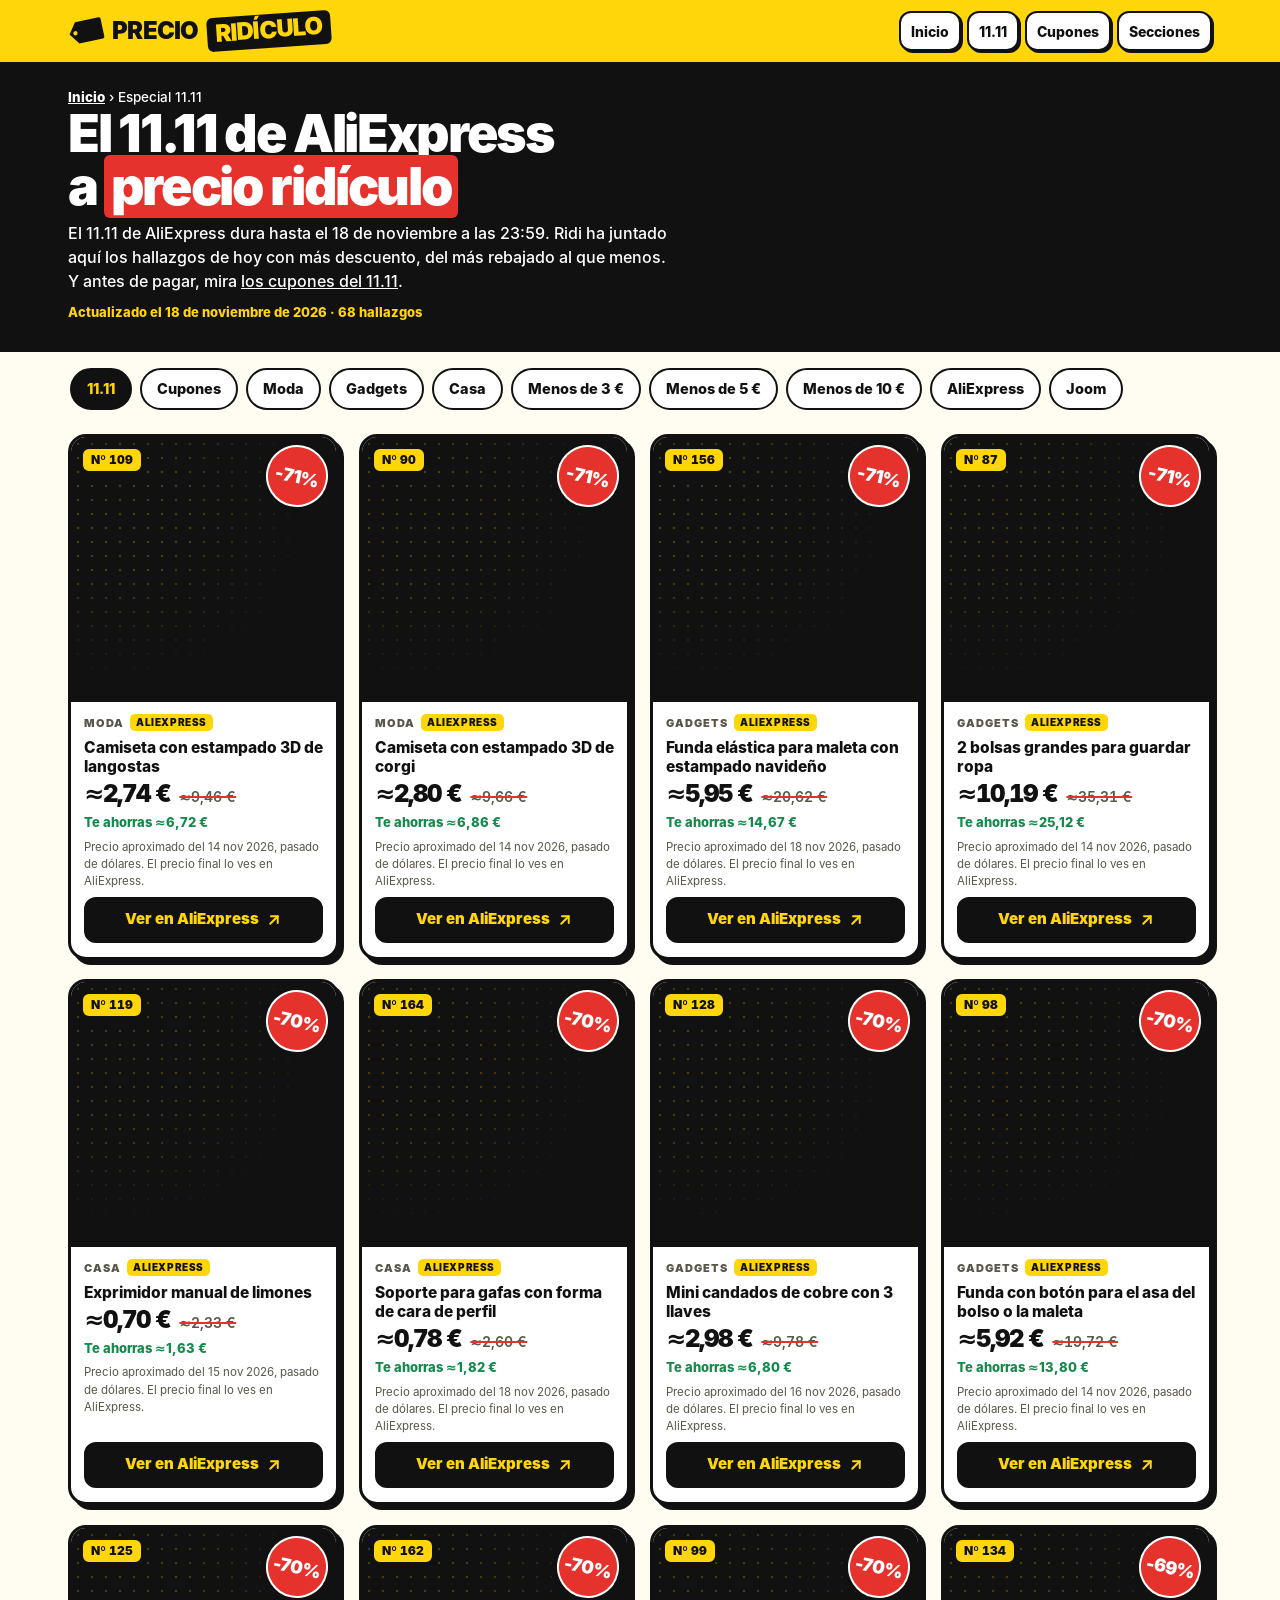
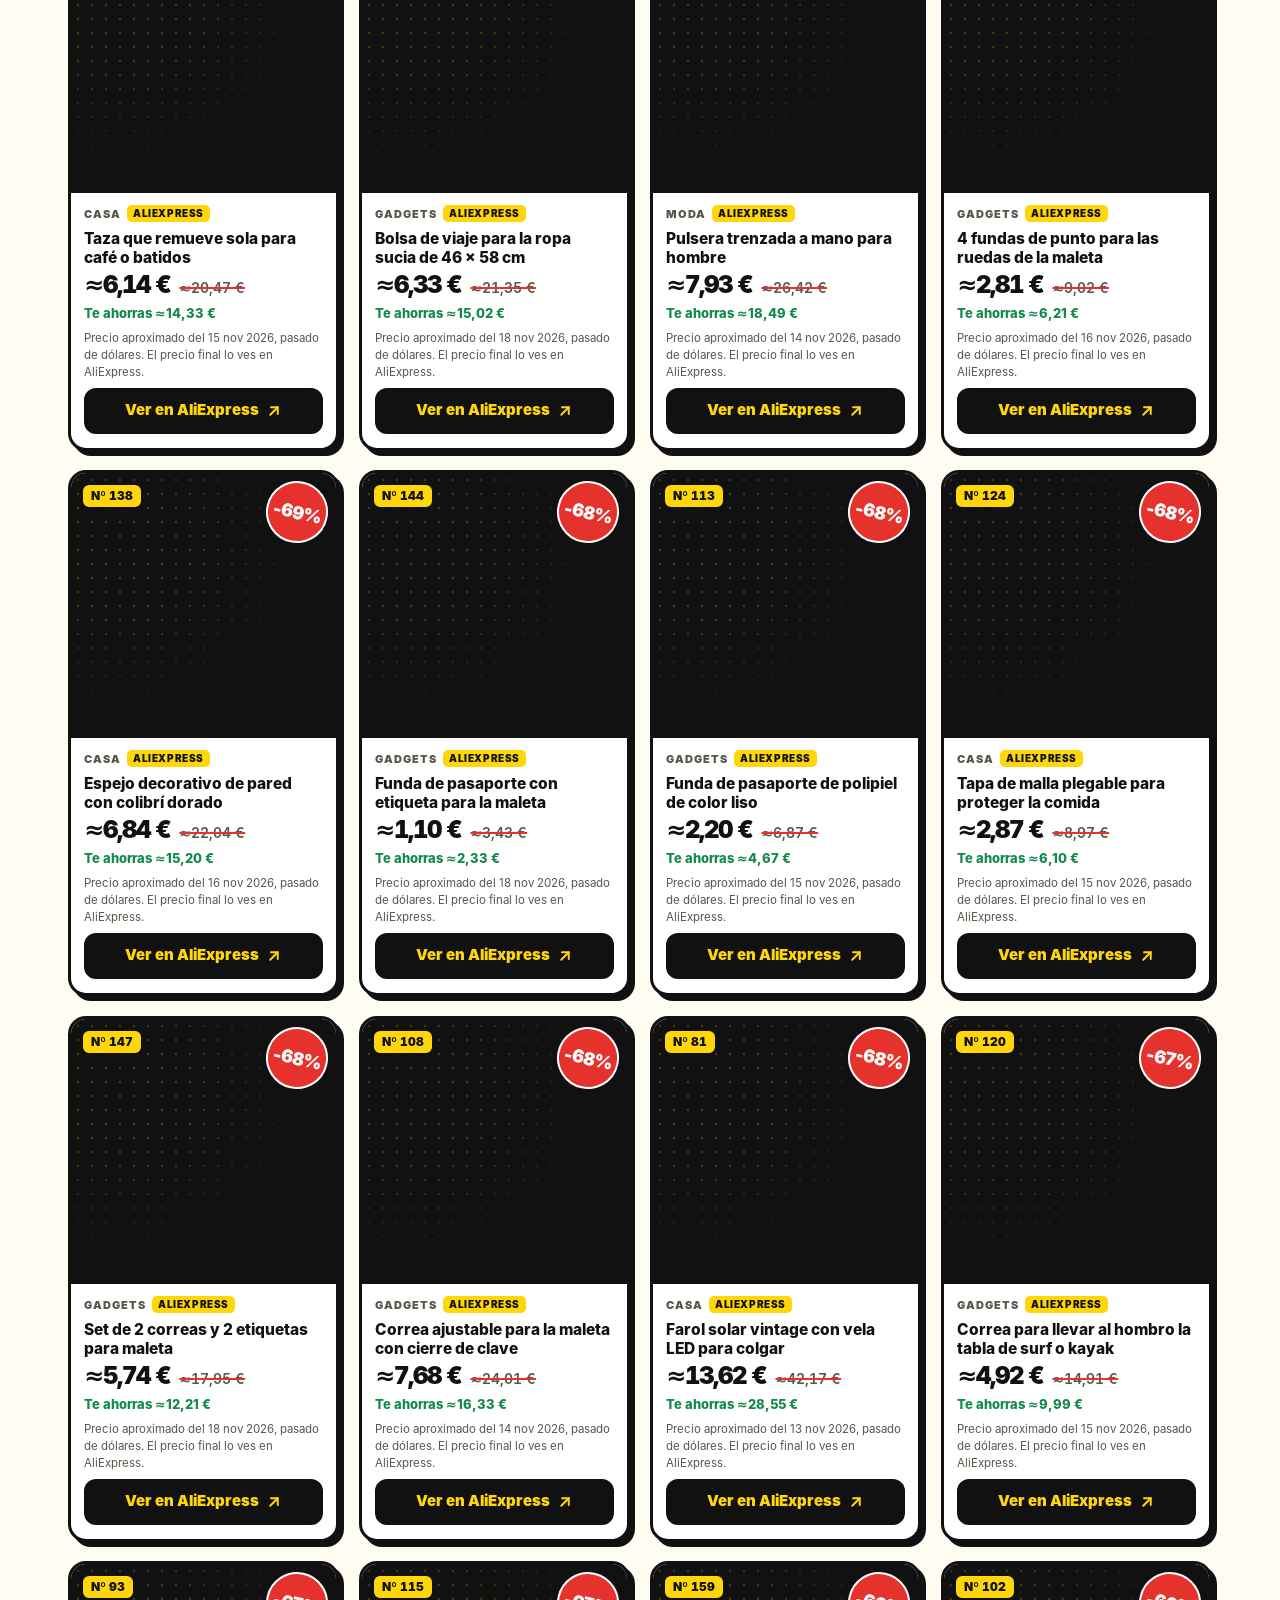
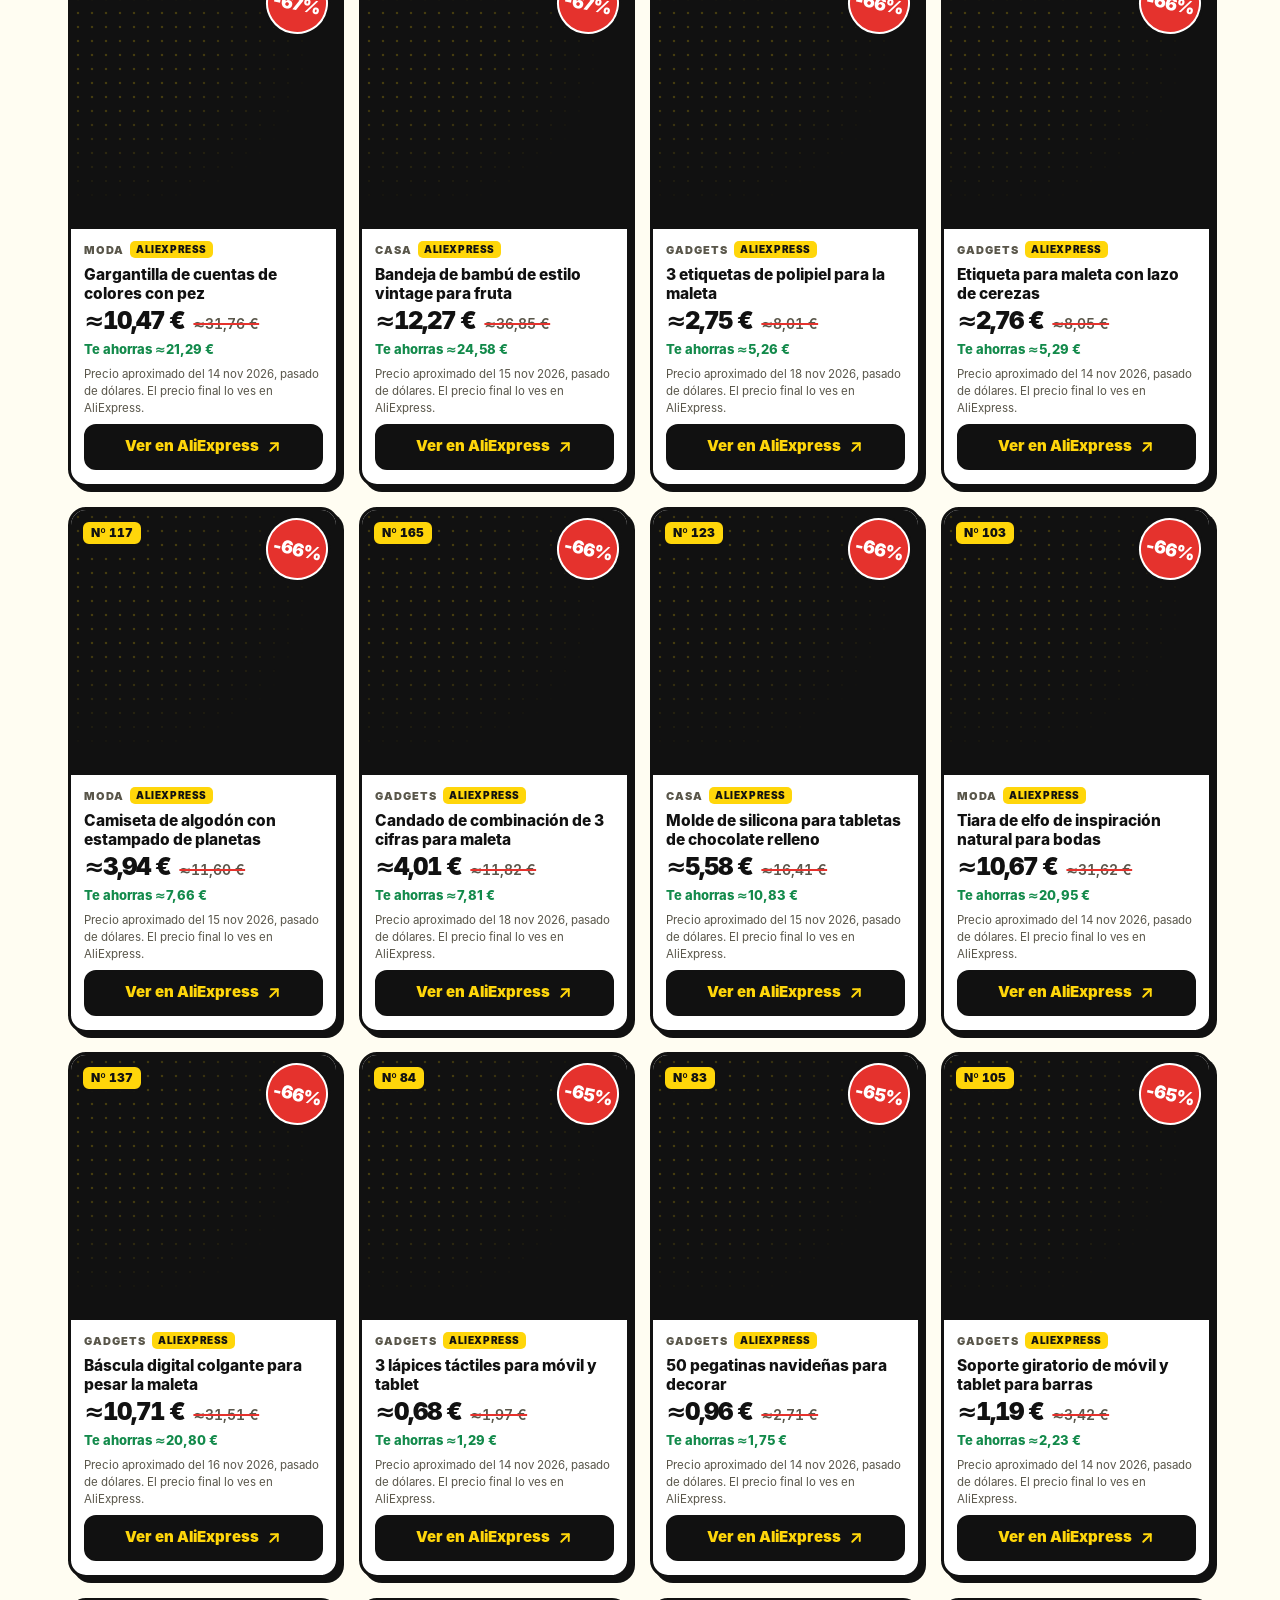
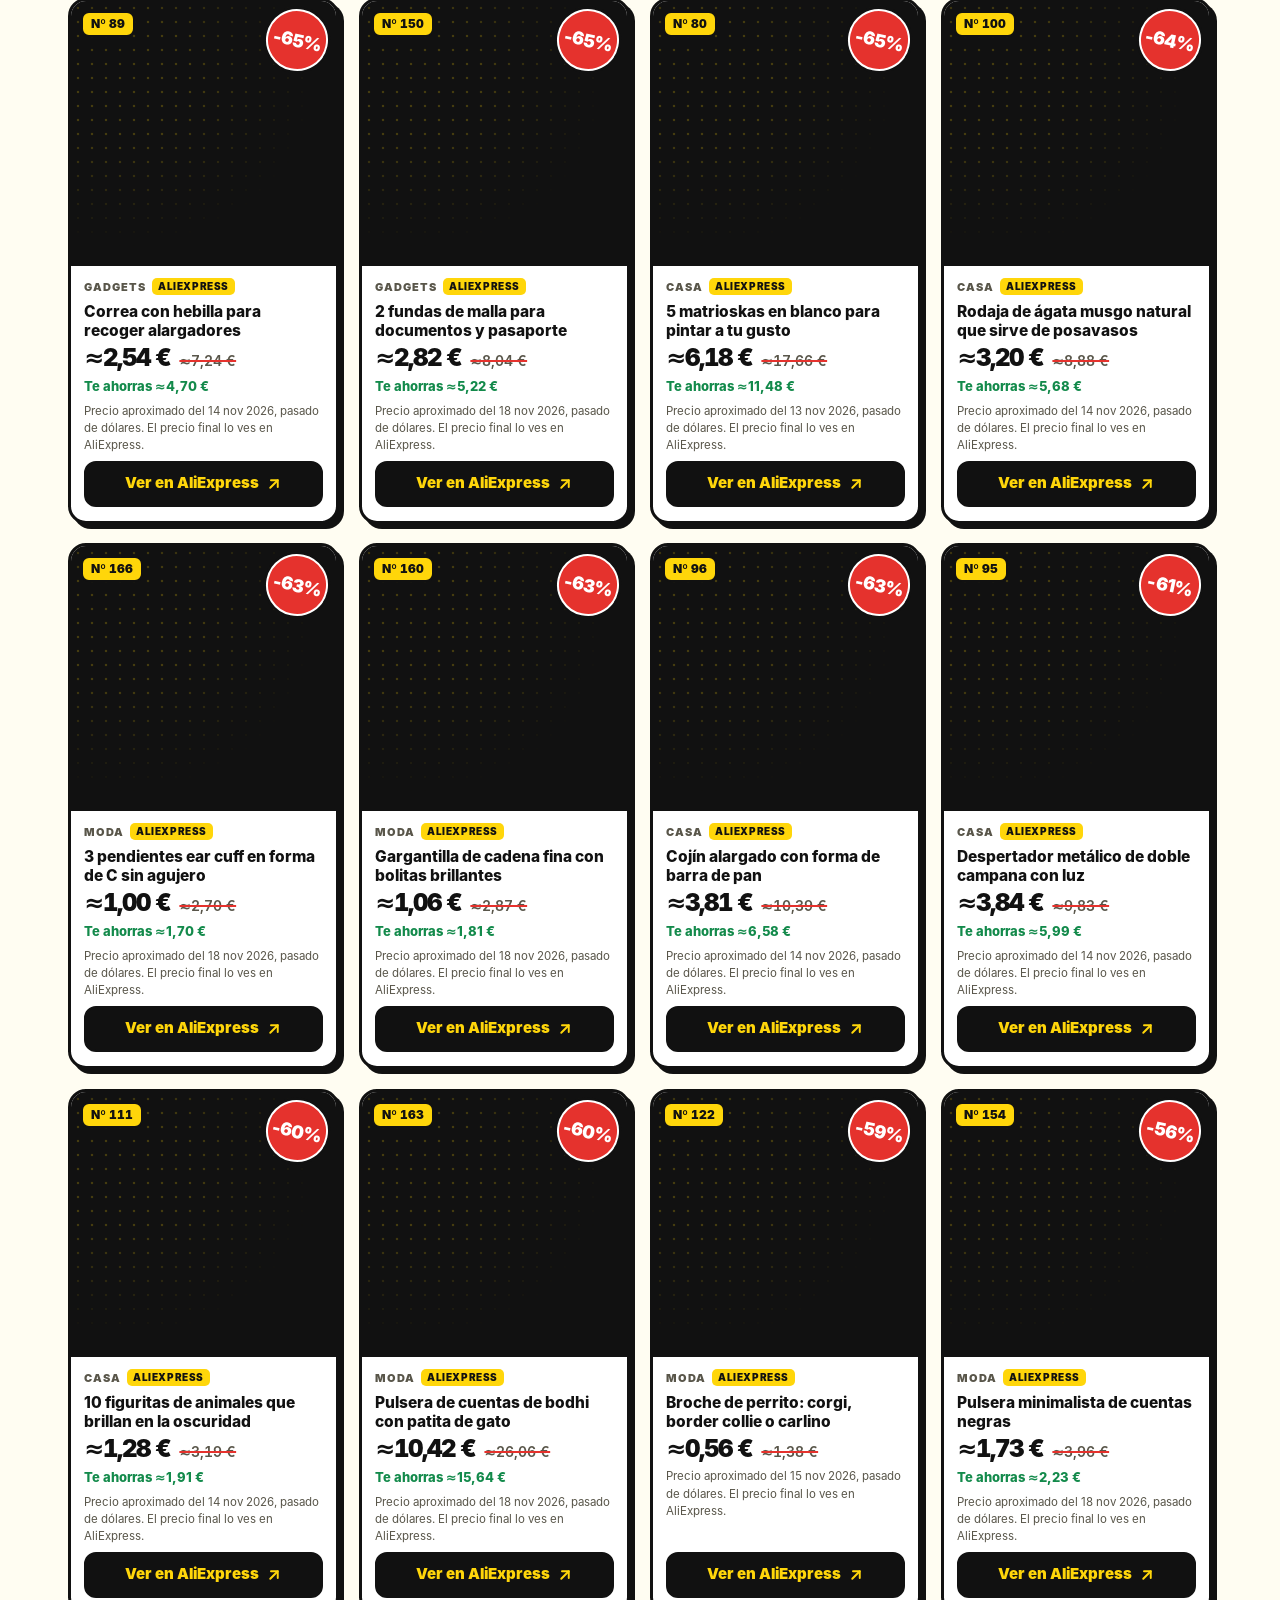
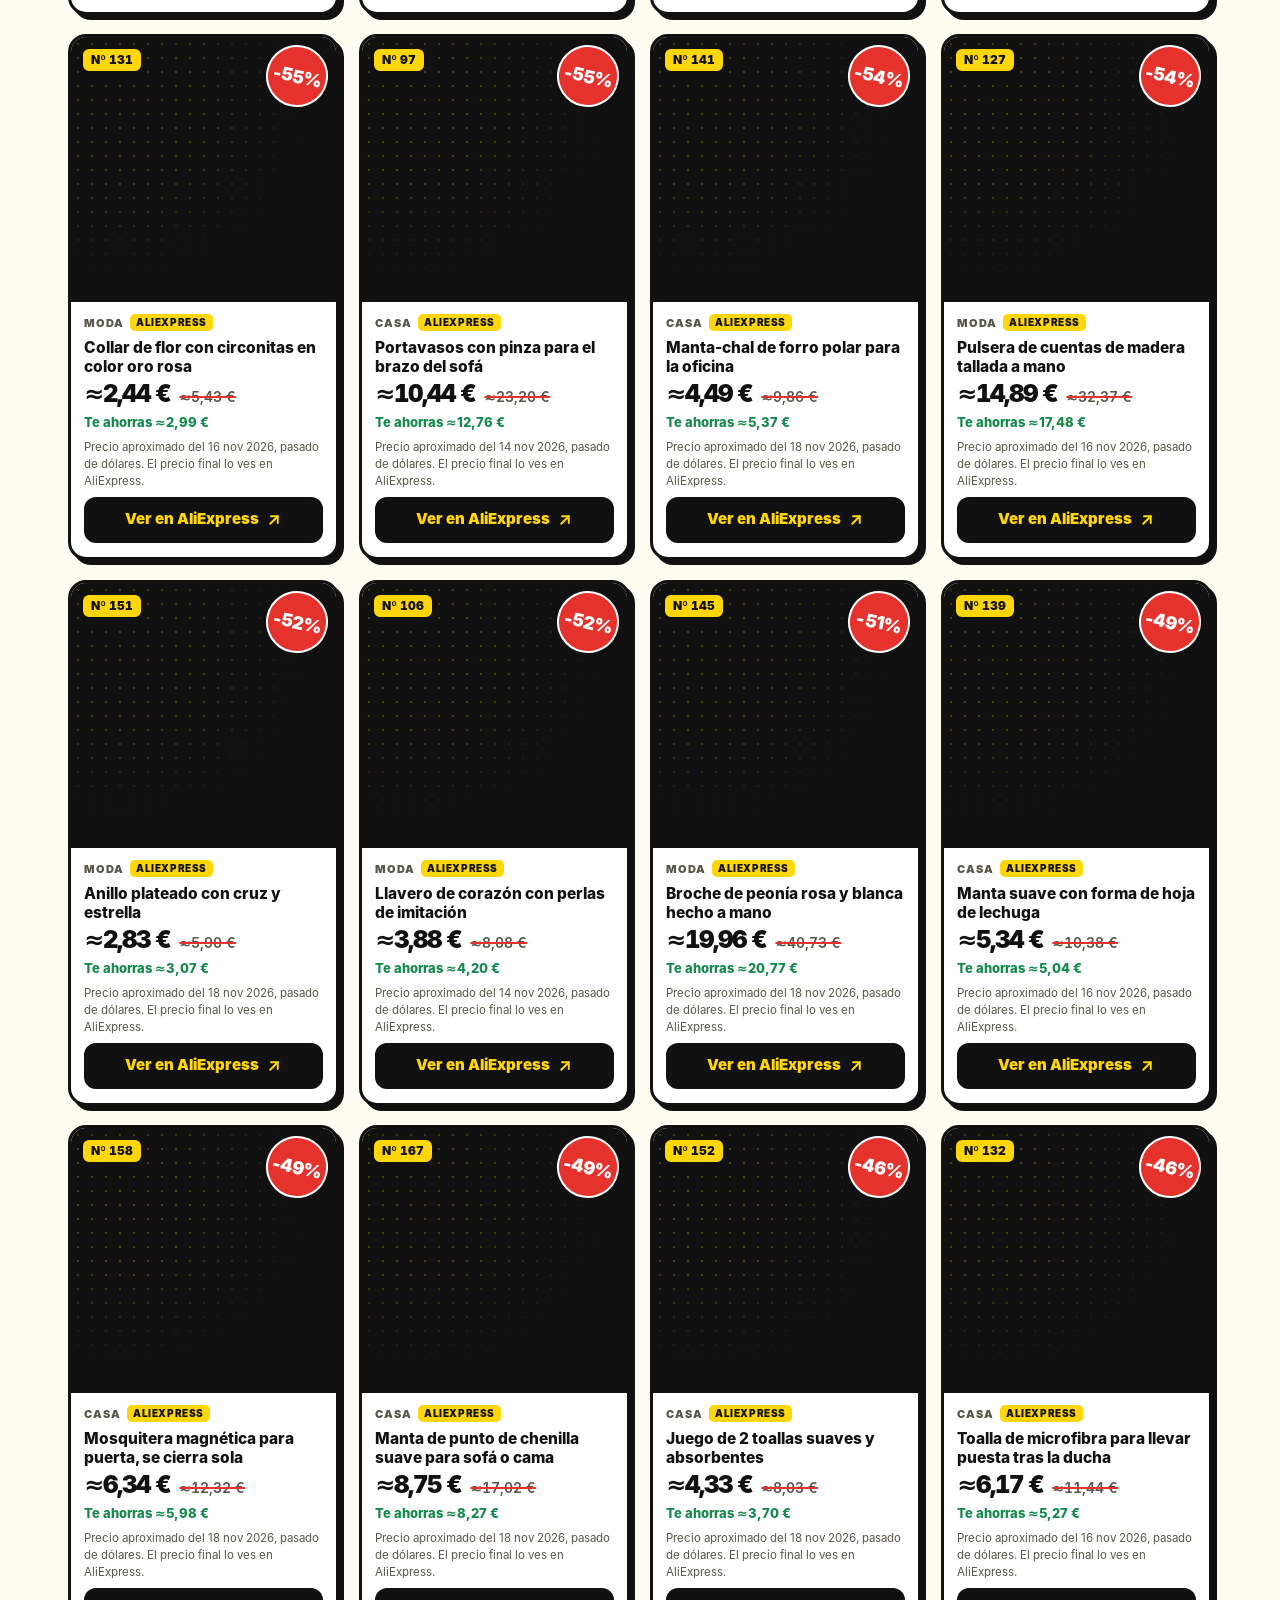
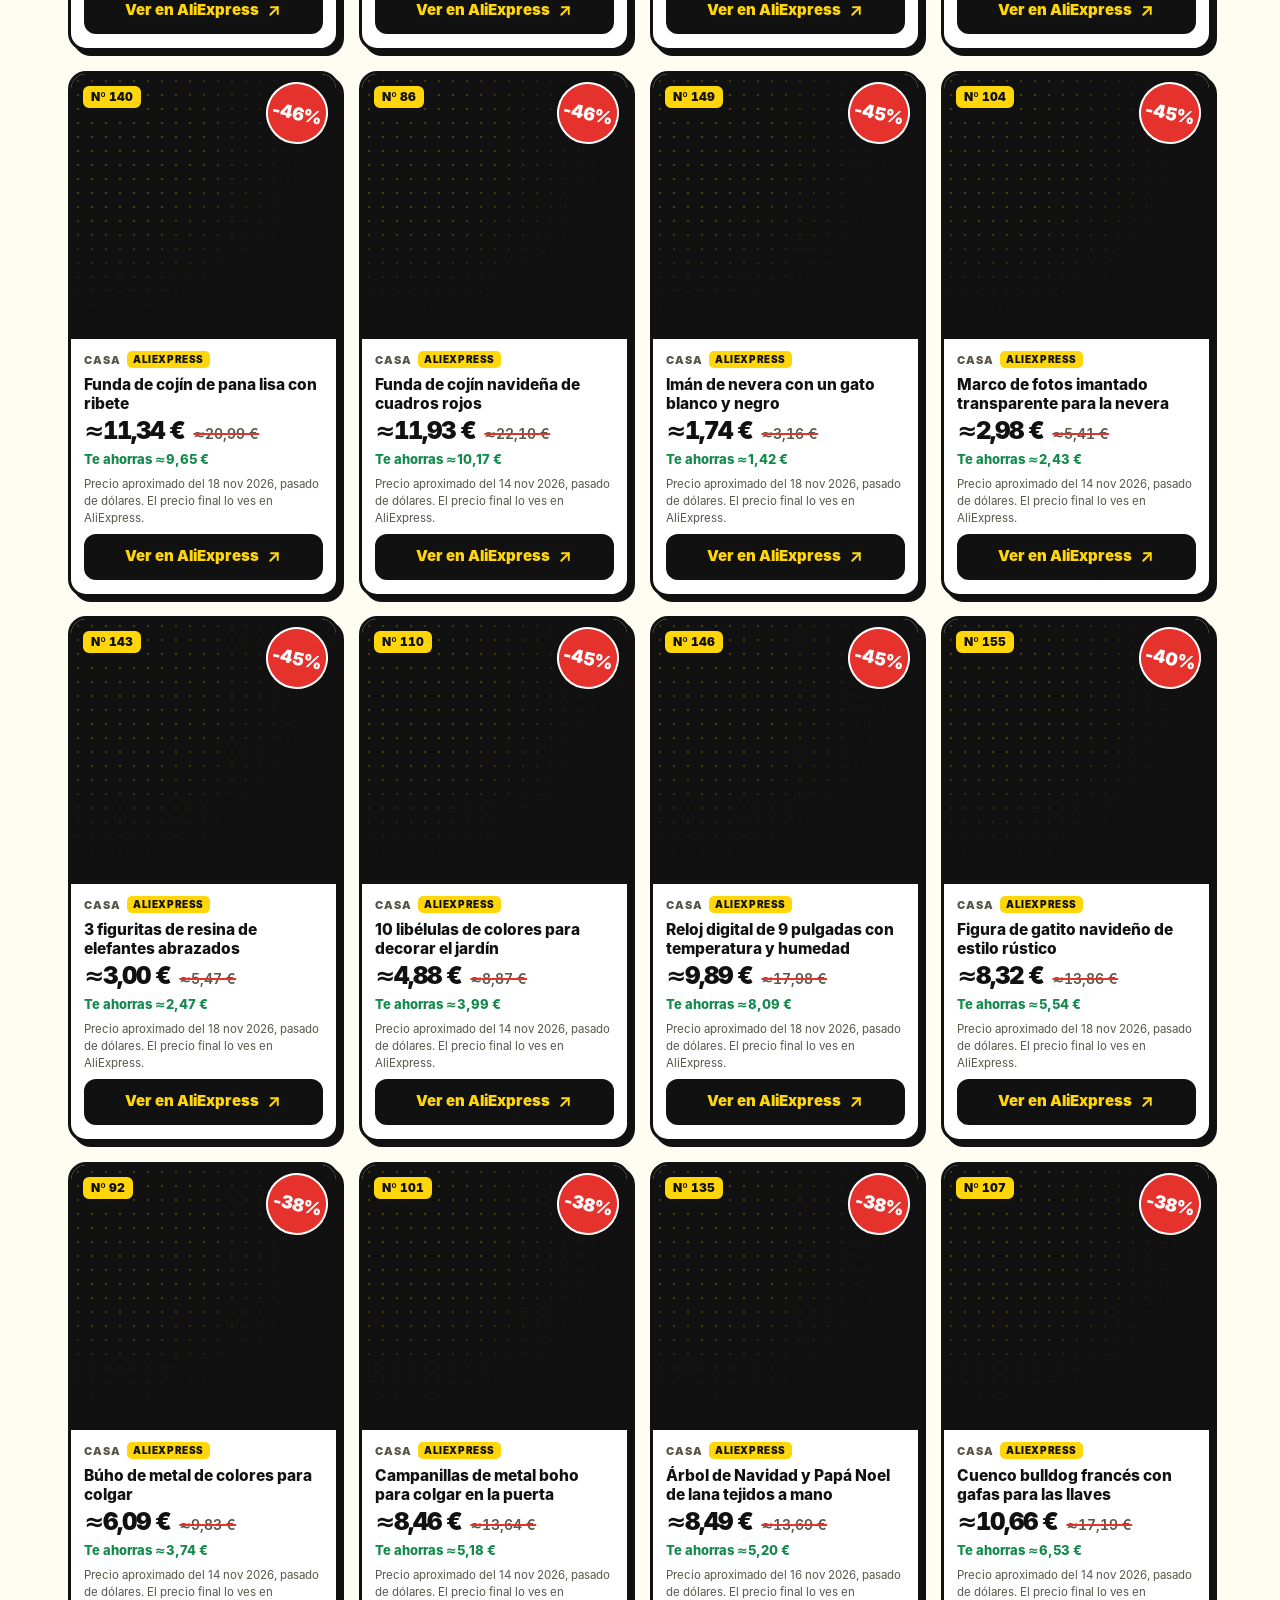
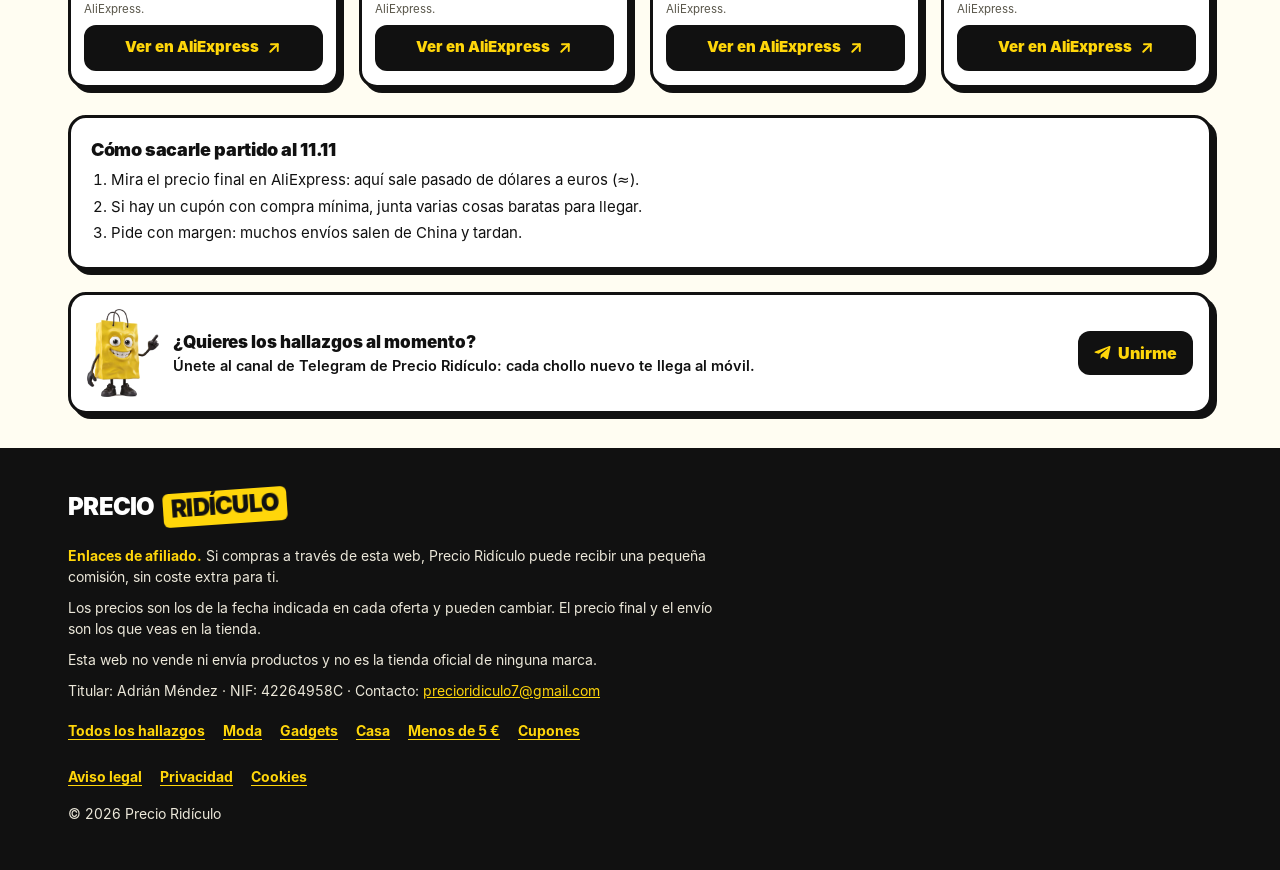
==== commit ad8ce654: "Ofertas del 2026-11-18 Co-Authored-By: Claude Opus 5.5 <noreply@anthropic.com> Claude-Session: https" ====
--- a/11-11/index.html
+++ b/11-11/index.html
@@ -27,8 +27,8 @@
   </div>
 </header>
 <main>
-  <div class="cabeza-cat cabeza-1111"><div class="wrap"><p class="migas"><a href="/">Inicio</a> › Especial 11.11</p><h1>El 11.11 de AliExpress a <mark>precio ridículo</mark></h1><p>El 11.11 de AliExpress dura hasta el 18 de noviembre a las 23:59. Ridi ha juntado aquí los hallazgos de hoy con más descuento, del más rebajado al que menos. Y antes de pagar, mira <a href="/cupones/">los cupones del 11.11</a>.</p><p class="actualizado">Actualizado el 17 de noviembre de 2026 · 45 hallazgos</p></div></div>
-  <div class="wrap"><nav class="enlaces-cat" aria-label="Secciones"><a href="/11-11/" aria-current="page">11.11</a><a href="/cupones/">Cupones</a><a href="/ofertas/moda/">Moda</a><a href="/ofertas/gadgets/">Gadgets</a><a href="/ofertas/casa/">Casa</a><a href="/ofertas/menos-de-3-euros/">Menos de 3 €</a><a href="/ofertas/menos-de-5-euros/">Menos de 5 €</a><a href="/ofertas/menos-de-10-euros/">Menos de 10 €</a><a href="/ofertas/aliexpress/">AliExpress</a><a href="/ofertas/joom/">Joom</a></nav><div class="rejilla lista-cat"><article class="tarjeta"><a class="cartel" href="/#oferta-109" tabindex="-1" aria-hidden="true"><img class="producto" src="https://ae-pic-a1.aliexpress-media.com/kf/Sc91671f8d1d546e2a1ba18704df0cf10f.jpg" alt="Camiseta con estampado 3D de langostas" loading="lazy" onerror="this.remove()"><span class="pegatina-dto">-71%</span><span class="chapa"><span class="numero">Nº 109</span></span></a><div class="cuerpo"><span class="categoria">Moda<span class="tienda">AliExpress</span></span><h3><a href="/#oferta-109">Camiseta con estampado 3D de langostas</a></h3><div class="precios"><span class="precio">≈2,74 €</span><span class="antes"><span class="oculto">Antes </span>≈9,46 €</span></div><p class="ahorro">Te ahorras ≈6,72 €</p><p class="nota">Precio aproximado del 14 nov 2026, pasado de dólares. El precio final lo ves en AliExpress.</p><a class="boton" href="https://rzekl.com/g/1e8d114494994f380ebb16525dc3e8/?ulp=https%3A%2F%2Fs.click.aliexpress.com%2Fdeep_link.htm%3Faff_short_key%3D_c3s1yQkJ%26dl_target_url%3Dhttps%253A%252F%252Fwww.aliexpress.com%252Fitem%252F1005008327043286.html%253Fpdp_npi%253D6%252540dis%252521USD%25252110.45%2525213.03%252521%252521%25252110.45%2525213.03%252521%2525402151fca717946073235125599e1033%25252112000044615458796%252521affd%252521%252521%252521%2525211%2525210%252521%26hot_product%3D1&amp;i=5&amp;f_id=50003&amp;subid=web" target="_blank" rel="sponsored nofollow noopener">Ver en AliExpress<svg viewBox="0 0 24 24" fill="none" stroke="currentColor" stroke-width="2.6" stroke-linecap="round" stroke-linejoin="round" aria-hidden="true"><path d="M7 17 17 7"/><path d="M8 7h9v9"/></svg></a></div></article><article class="tarjeta"><a class="cartel" href="/#oferta-90" tabindex="-1" aria-hidden="true"><img class="producto" src="https://ae-pic-a1.aliexpress-media.com/kf/S95bde22fde0245adab2f557348914ecb0.jpg" alt="Camiseta con estampado 3D de corgi" loading="lazy" onerror="this.remove()"><span class="pegatina-dto">-71%</span><span class="chapa"><span class="numero">Nº 90</span></span></a><div class="cuerpo"><span class="categoria">Moda<span class="tienda">AliExpress</span></span><h3><a href="/#oferta-90">Camiseta con estampado 3D de corgi</a></h3><div class="precios"><span class="precio">≈2,80 €</span><span class="antes"><span class="oculto">Antes </span>≈9,66 €</span></div><p class="ahorro">Te ahorras ≈6,86 €</p><p class="nota">Precio aproximado del 14 nov 2026, pasado de dólares. El precio final lo ves en AliExpress.</p><a class="boton" href="https://rzekl.com/g/1e8d114494994f380ebb16525dc3e8/?ulp=https%3A%2F%2Fs.click.aliexpress.com%2Fdeep_link.htm%3Faff_short_key%3D_c3s1yQkJ%26dl_target_url%3Dhttps%253A%252F%252Fwww.aliexpress.com%252Fitem%252F1005008326980526.html%253Fpdp_npi%253D6%252540dis%252521USD%25252110.68%2525213.10%252521%252521%25252110.68%2525213.10%252521%2525402151fd3a17946076883375663e0fe2%25252112000044615370888%252521affd%252521%252521%252521%2525211%2525210%252521%26hot_product%3D1&amp;i=5&amp;f_id=50003&amp;subid=web" target="_blank" rel="sponsored nofollow noopener">Ver en AliExpress<svg viewBox="0 0 24 24" fill="none" stroke="currentColor" stroke-width="2.6" stroke-linecap="round" stroke-linejoin="round" aria-hidden="true"><path d="M7 17 17 7"/><path d="M8 7h9v9"/></svg></a></div></article><article class="tarjeta"><a class="cartel" href="/#oferta-87" tabindex="-1" aria-hidden="true"><img class="producto" src="https://ae-pic-a1.aliexpress-media.com/kf/S4ecd3b55001f4ceabaf2fb443333830ax.jpg" alt="2 bolsas grandes para guardar ropa" loading="lazy" onerror="this.remove()"><span class="pegatina-dto">-71%</span><span class="chapa"><span class="numero">Nº 87</span></span></a><div class="cuerpo"><span class="categoria">Gadgets<span class="tienda">AliExpress</span></span><h3><a href="/#oferta-87">2 bolsas grandes para guardar ropa</a></h3><div class="precios"><span class="precio">≈10,19 €</span><span class="antes"><span class="oculto">Antes </span>≈35,31 €</span></div><p class="ahorro">Te ahorras ≈25,12 €</p><p class="nota">Precio aproximado del 14 nov 2026, pasado de dólares. El precio final lo ves en AliExpress.</p><a class="boton" href="https://rzekl.com/g/1e8d114494994f380ebb16525dc3e8/?ulp=https%3A%2F%2Fs.click.aliexpress.com%2Fdeep_link.htm%3Faff_short_key%3D_c3s1yQkJ%26dl_target_url%3Dhttps%253A%252F%252Fwww.aliexpress.com%252Fitem%252F1005013582368543.html%253Fpdp_npi%253D6%252540dis%252521USD%25252139.02%25252111.26%252521%252521%252521258.78%25252174.66%252521%2525402140d33617946119654975395e0dfd%25252112000061552038121%252521affd%252521%252521%252521%2525211%2525210%252521%26hot_product%3D0&amp;i=5&amp;f_id=50002&amp;subid=web" target="_blank" rel="sponsored nofollow noopener">Ver en AliExpress<svg viewBox="0 0 24 24" fill="none" stroke="currentColor" stroke-width="2.6" stroke-linecap="round" stroke-linejoin="round" aria-hidden="true"><path d="M7 17 17 7"/><path d="M8 7h9v9"/></svg></a></div></article><article class="tarjeta"><a class="cartel" href="/#oferta-119" tabindex="-1" aria-hidden="true"><img class="producto" src="https://ae-pic-a1.aliexpress-media.com/kf/Sb3e380593c304ce3b882b703348de5c0W.jpg" alt="Exprimidor manual de limones" loading="lazy" onerror="this.remove()"><span class="pegatina-dto">-70%</span><span class="chapa"><span class="numero">Nº 119</span></span></a><div class="cuerpo"><span class="categoria">Casa<span class="tienda">AliExpress</span></span><h3><a href="/#oferta-119">Exprimidor manual de limones</a></h3><div class="precios"><span class="precio">≈0,70 €</span><span class="antes"><span class="oculto">Antes </span>≈2,33 €</span></div><p class="ahorro">Te ahorras ≈1,63 €</p><p class="nota">Precio aproximado del 15 nov 2026, pasado de dólares. El precio final lo ves en AliExpress.</p><a class="boton" href="https://rzekl.com/g/1e8d114494994f380ebb16525dc3e8/?ulp=https%3A%2F%2Fs.click.aliexpress.com%2Fdeep_link.htm%3Faff_short_key%3D_c3s1yQkJ%26dl_target_url%3Dhttps%253A%252F%252Fwww.aliexpress.com%252Fitem%252F1005010229806956.html%253Fpdp_npi%253D6%252540dis%252521USD%2525212.58%2525210.77%252521%252521%25252117.10%2525215.13%252521%252540210152bd17946108890512963e0e64%25252112000051610814840%252521affd%252521%252521%252521%2525211%2525210%252521%26hot_product%3D0&amp;i=5&amp;f_id=50002&amp;subid=web" target="_blank" rel="sponsored nofollow noopener">Ver en AliExpress<svg viewBox="0 0 24 24" fill="none" stroke="currentColor" stroke-width="2.6" stroke-linecap="round" stroke-linejoin="round" aria-hidden="true"><path d="M7 17 17 7"/><path d="M8 7h9v9"/></svg></a></div></article><article class="tarjeta"><a class="cartel" href="/#oferta-128" tabindex="-1" aria-hidden="true"><img class="producto" src="https://ae-pic-a1.aliexpress-media.com/kf/Sf93a4744b7774be09b133892616ac62cf.jpeg" alt="Mini candados de cobre con 3 llaves" loading="lazy" onerror="this.remove()"><span class="pegatina-dto">-70%</span><span class="chapa"><span class="numero">Nº 128</span></span></a><div class="cuerpo"><span class="categoria">Gadgets<span class="tienda">AliExpress</span></span><h3><a href="/#oferta-128">Mini candados de cobre con 3 llaves</a></h3><div class="precios"><span class="precio">≈2,98 €</span><span class="antes"><span class="oculto">Antes </span>≈9,78 €</span></div><p class="ahorro">Te ahorras ≈6,80 €</p><p class="nota">Precio aproximado del 16 nov 2026, pasado de dólares. El precio final lo ves en AliExpress.</p><a class="boton" href="https://rzekl.com/g/1e8d114494994f380ebb16525dc3e8/?ulp=https%3A%2F%2Fs.click.aliexpress.com%2Fdeep_link.htm%3Faff_short_key%3D_c3s1yQkJ%26dl_target_url%3Dhttps%253A%252F%252Fwww.aliexpress.com%252Fitem%252F1005013632804368.html%253Fpdp_npi%253D6%252540dis%252521USD%25252110.77%2525213.28%252521%252521%25252171.40%25252121.75%252521%2525402141149b17947850056591199e1030%25252112000061648687494%252521affd%252521%252521%252521%2525211%2525210%252521%26hot_product%3D0&amp;i=5&amp;f_id=50002&amp;subid=web" target="_blank" rel="sponsored nofollow noopener">Ver en AliExpress<svg viewBox="0 0 24 24" fill="none" stroke="currentColor" stroke-width="2.6" stroke-linecap="round" stroke-linejoin="round" aria-hidden="true"><path d="M7 17 17 7"/><path d="M8 7h9v9"/></svg></a></div></article><article class="tarjeta"><a class="cartel" href="/#oferta-98" tabindex="-1" aria-hidden="true"><img class="producto" src="https://ae-pic-a1.aliexpress-media.com/kf/S733c476bc18d4a9d89da35cd22d7cf52H.jpg" alt="Funda con botón para el asa del bolso o la maleta" loading="lazy" onerror="this.remove()"><span class="pegatina-dto">-70%</span><span class="chapa"><span class="numero">Nº 98</span></span></a><div class="cuerpo"><span class="categoria">Gadgets<span class="tienda">AliExpress</span></span><h3><a href="/#oferta-98">Funda con botón para el asa del bolso o la maleta</a></h3><div class="precios"><span class="precio">≈5,92 €</span><span class="antes"><span class="oculto">Antes </span>≈19,72 €</span></div><p class="ahorro">Te ahorras ≈13,80 €</p><p class="nota">Precio aproximado del 14 nov 2026, pasado de dólares. El precio final lo ves en AliExpress.</p><a class="boton" href="https://rzekl.com/g/1e8d114494994f380ebb16525dc3e8/?ulp=https%3A%2F%2Fs.click.aliexpress.com%2Fdeep_link.htm%3Faff_short_key%3D_c3s1yQkJ%26dl_target_url%3Dhttps%253A%252F%252Fwww.aliexpress.com%252Fitem%252F1005013541560178.html%253Fpdp_npi%253D6%252540dis%252521USD%25252121.80%2525216.54%252521%252521%252521144.54%25252143.36%252521%25254021013cc617946119628608209e0e92%25252112000061442532928%252521affd%252521%252521%252521%2525211%2525210%252521%26hot_product%3D0&amp;i=5&amp;f_id=50002&amp;subid=web" target="_blank" rel="sponsored nofollow noopener">Ver en AliExpress<svg viewBox="0 0 24 24" fill="none" stroke="currentColor" stroke-width="2.6" stroke-linecap="round" stroke-linejoin="round" aria-hidden="true"><path d="M7 17 17 7"/><path d="M8 7h9v9"/></svg></a></div></article><article class="tarjeta"><a class="cartel" href="/#oferta-125" tabindex="-1" aria-hidden="true"><img class="producto" src="https://ae-pic-a1.aliexpress-media.com/kf/Sd91c94ee67b1425d9f6be9e507515f873.jpg" alt="Taza que remueve sola para café o batidos" loading="lazy" onerror="this.remove()"><span class="pegatina-dto">-70%</span><span class="chapa"><span class="numero">Nº 125</span></span></a><div class="cuerpo"><span class="categoria">Casa<span class="tienda">AliExpress</span></span><h3><a href="/#oferta-125">Taza que remueve sola para café o batidos</a></h3><div class="precios"><span class="precio">≈6,14 €</span><span class="antes"><span class="oculto">Antes </span>≈20,47 €</span></div><p class="ahorro">Te ahorras ≈14,33 €</p><p class="nota">Precio aproximado del 15 nov 2026, pasado de dólares. El precio final lo ves en AliExpress.</p><a class="boton" href="https://rzekl.com/g/1e8d114494994f380ebb16525dc3e8/?ulp=https%3A%2F%2Fs.click.aliexpress.com%2Fdeep_link.htm%3Faff_short_key%3D_c3s1yQkJ%26dl_target_url%3Dhttps%253A%252F%252Fwww.aliexpress.com%252Fitem%252F1005013463881862.html%253Fpdp_npi%253D6%252540dis%252521USD%25252122.62%2525216.79%252521%252521%252521150.00%25252145.00%252521%2525402140d36117946108415874131e0dda%25252112000061245864083%252521affd%252521%252521%252521%2525211%2525210%252521%26hot_product%3D0&amp;i=5&amp;f_id=50002&amp;subid=web" target="_blank" rel="sponsored nofollow noopener">Ver en AliExpress<svg viewBox="0 0 24 24" fill="none" stroke="currentColor" stroke-width="2.6" stroke-linecap="round" stroke-linejoin="round" aria-hidden="true"><path d="M7 17 17 7"/><path d="M8 7h9v9"/></svg></a></div></article><article class="tarjeta"><a class="cartel" href="/#oferta-99" tabindex="-1" aria-hidden="true"><img class="producto" src="https://ae-pic-a1.aliexpress-media.com/kf/S431d7472f1044563890365552be99a66e.jpg" alt="Pulsera trenzada a mano para hombre" loading="lazy" onerror="this.remove()"><span class="pegatina-dto">-70%</span><span class="chapa"><span class="numero">Nº 99</span></span></a><div class="cuerpo"><span class="categoria">Moda<span class="tienda">AliExpress</span></span><h3><a href="/#oferta-99">Pulsera trenzada a mano para hombre</a></h3><div class="precios"><span class="precio">≈7,93 €</span><span class="antes"><span class="oculto">Antes </span>≈26,42 €</span></div><p class="ahorro">Te ahorras ≈18,49 €</p><p class="nota">Precio aproximado del 14 nov 2026, pasado de dólares. El precio final lo ves en AliExpress.</p><a class="boton" href="https://rzekl.com/g/1e8d114494994f380ebb16525dc3e8/?ulp=https%3A%2F%2Fs.click.aliexpress.com%2Fdeep_link.htm%3Faff_short_key%3D_c3s1yQkJ%26dl_target_url%3Dhttps%253A%252F%252Fwww.aliexpress.com%252Fitem%252F1005009546966784.html%253Fpdp_npi%253D6%252540dis%252521USD%25252129.20%2525218.76%252521%252521%252521193.64%25252158.09%252521%25254021013cc017946087388292740e0caa%25252112000049433190318%252521affd%252521%252521%252521%2525211%2525210%252521%26hot_product%3D1&amp;i=5&amp;f_id=50003&amp;subid=web" target="_blank" rel="sponsored nofollow noopener">Ver en AliExpress<svg viewBox="0 0 24 24" fill="none" stroke="currentColor" stroke-width="2.6" stroke-linecap="round" stroke-linejoin="round" aria-hidden="true"><path d="M7 17 17 7"/><path d="M8 7h9v9"/></svg></a></div></article><article class="tarjeta"><a class="cartel" href="/#oferta-134" tabindex="-1" aria-hidden="true"><img class="producto" src="https://ae-pic-a1.aliexpress-media.com/kf/S0c4494494d29415196b274ac45073d0au.jpg" alt="4 fundas de punto para las ruedas de la maleta" loading="lazy" onerror="this.remove()"><span class="pegatina-dto">-69%</span><span class="chapa"><span class="numero">Nº 134</span></span></a><div class="cuerpo"><span class="categoria">Gadgets<span class="tienda">AliExpress</span></span><h3><a href="/#oferta-134">4 fundas de punto para las ruedas de la maleta</a></h3><div class="precios"><span class="precio">≈2,81 €</span><span class="antes"><span class="oculto">Antes </span>≈9,02 €</span></div><p class="ahorro">Te ahorras ≈6,21 €</p><p class="nota">Precio aproximado del 16 nov 2026, pasado de dólares. El precio final lo ves en AliExpress.</p><a class="boton" href="https://rzekl.com/g/1e8d114494994f380ebb16525dc3e8/?ulp=https%3A%2F%2Fs.click.aliexpress.com%2Fdeep_link.htm%3Faff_short_key%3D_c3s1yQkJ%26dl_target_url%3Dhttps%253A%252F%252Fwww.aliexpress.com%252Fitem%252F1005013614818815.html%253Fpdp_npi%253D6%252540dis%252521USD%2525219.94%2525213.10%252521%252521%25252165.92%25252120.53%252521%252540210152bd17947848345025119e0f6b%25252112000061592453417%252521affd%252521%252521%252521%2525211%2525210%252521%26hot_product%3D0&amp;i=5&amp;f_id=50002&amp;subid=web" target="_blank" rel="sponsored nofollow noopener">Ver en AliExpress<svg viewBox="0 0 24 24" fill="none" stroke="currentColor" stroke-width="2.6" stroke-linecap="round" stroke-linejoin="round" aria-hidden="true"><path d="M7 17 17 7"/><path d="M8 7h9v9"/></svg></a></div></article><article class="tarjeta"><a class="cartel" href="/#oferta-138" tabindex="-1" aria-hidden="true"><img class="producto" src="https://ae-pic-a1.aliexpress-media.com/kf/S08c0162c657e48c09efa88144fb96750k.jpg" alt="Espejo decorativo de pared con colibrí dorado" loading="lazy" onerror="this.remove()"><span class="pegatina-dto">-69%</span><span class="chapa"><span class="numero">Nº 138</span></span></a><div class="cuerpo"><span class="categoria">Casa<span class="tienda">AliExpress</span></span><h3><a href="/#oferta-138">Espejo decorativo de pared con colibrí dorado</a></h3><div class="precios"><span class="precio">≈6,84 €</span><span class="antes"><span class="oculto">Antes </span>≈22,04 €</span></div><p class="ahorro">Te ahorras ≈15,20 €</p><p class="nota">Precio aproximado del 16 nov 2026, pasado de dólares. El precio final lo ves en AliExpress.</p><a class="boton" href="https://rzekl.com/g/1e8d114494994f380ebb16525dc3e8/?ulp=https%3A%2F%2Fs.click.aliexpress.com%2Fdeep_link.htm%3Faff_short_key%3D_c3s1yQkJ%26dl_target_url%3Dhttps%253A%252F%252Fwww.aliexpress.com%252Fitem%252F1005013593101377.html%253Fpdp_npi%253D6%252540dis%252521USD%25252124.28%2525217.53%252521%252521%252521161.00%25252149.91%252521%2525402140d36117947805656178150e0f66%25252112000061615582605%252521affd%252521%252521%252521%2525211%2525210%252521%26hot_product%3D1&amp;i=5&amp;f_id=50003&amp;subid=web" target="_blank" rel="sponsored nofollow noopener">Ver en AliExpress<svg viewBox="0 0 24 24" fill="none" stroke="currentColor" stroke-width="2.6" stroke-linecap="round" stroke-linejoin="round" aria-hidden="true"><path d="M7 17 17 7"/><path d="M8 7h9v9"/></svg></a></div></article><article class="tarjeta"><a class="cartel" href="/#oferta-113" tabindex="-1" aria-hidden="true"><img class="producto" src="https://ae-pic-a1.aliexpress-media.com/kf/Sd9f44432d0f34abeae76470020df52b7h.jpg" alt="Funda de pasaporte de polipiel de color liso" loading="lazy" onerror="this.remove()"><span class="pegatina-dto">-68%</span><span class="chapa"><span class="numero">Nº 113</span></span></a><div class="cuerpo"><span class="categoria">Gadgets<span class="tienda">AliExpress</span></span><h3><a href="/#oferta-113">Funda de pasaporte de polipiel de color liso</a></h3><div class="precios"><span class="precio">≈2,20 €</span><span class="antes"><span class="oculto">Antes </span>≈6,87 €</span></div><p class="ahorro">Te ahorras ≈4,67 €</p><p class="nota">Precio aproximado del 15 nov 2026, pasado de dólares. El precio final lo ves en AliExpress.</p><a class="boton" href="https://rzekl.com/g/1e8d114494994f380ebb16525dc3e8/?ulp=https%3A%2F%2Fs.click.aliexpress.com%2Fdeep_link.htm%3Faff_short_key%3D_c3s1yQkJ%26dl_target_url%3Dhttps%253A%252F%252Fwww.aliexpress.com%252Fitem%252F1005013562501499.html%253Fpdp_npi%253D6%252540dis%252521USD%2525217.59%2525212.43%252521%252521%25252150.31%25252116.10%252521%2525402140d33617946119730985803e0dfd%25252112000061531442698%252521affd%252521%252521%252521%2525211%2525210%252521%26hot_product%3D0&amp;i=5&amp;f_id=50002&amp;subid=web" target="_blank" rel="sponsored nofollow noopener">Ver en AliExpress<svg viewBox="0 0 24 24" fill="none" stroke="currentColor" stroke-width="2.6" stroke-linecap="round" stroke-linejoin="round" aria-hidden="true"><path d="M7 17 17 7"/><path d="M8 7h9v9"/></svg></a></div></article><article class="tarjeta"><a class="cartel" href="/#oferta-124" tabindex="-1" aria-hidden="true"><img class="producto" src="https://ae-pic-a1.aliexpress-media.com/kf/S6b48a343c505410992c3b7d094d0a981g.jpg" alt="Tapa de malla plegable para proteger la comida" loading="lazy" onerror="this.remove()"><span class="pegatina-dto">-68%</span><span class="chapa"><span class="numero">Nº 124</span></span></a><div class="cuerpo"><span class="categoria">Casa<span class="tienda">AliExpress</span></span><h3><a href="/#oferta-124">Tapa de malla plegable para proteger la comida</a></h3><div class="precios"><span class="precio">≈2,87 €</span><span class="antes"><span class="oculto">Antes </span>≈8,97 €</span></div><p class="ahorro">Te ahorras ≈6,10 €</p><p class="nota">Precio aproximado del 15 nov 2026, pasado de dólares. El precio final lo ves en AliExpress.</p><a class="boton" href="https://rzekl.com/g/1e8d114494994f380ebb16525dc3e8/?ulp=https%3A%2F%2Fs.click.aliexpress.com%2Fdeep_link.htm%3Faff_short_key%3D_c3s1yQkJ%26dl_target_url%3Dhttps%253A%252F%252Fwww.aliexpress.com%252Fitem%252F1005013619244174.html%253Fpdp_npi%253D6%252540dis%252521USD%2525219.91%2525213.17%252521%252521%25252165.74%25252121.05%252521%252540210152bd17946108618097083e0e64%25252112000061667162211%252521affd%252521%252521%252521%2525211%2525210%252521%26hot_product%3D0&amp;i=5&amp;f_id=50002&amp;subid=web" target="_blank" rel="sponsored nofollow noopener">Ver en AliExpress<svg viewBox="0 0 24 24" fill="none" stroke="currentColor" stroke-width="2.6" stroke-linecap="round" stroke-linejoin="round" aria-hidden="true"><path d="M7 17 17 7"/><path d="M8 7h9v9"/></svg></a></div></article><article class="tarjeta"><a class="cartel" href="/#oferta-108" tabindex="-1" aria-hidden="true"><img class="producto" src="https://ae-pic-a1.aliexpress-media.com/kf/Sfb1e1181e74246ca9cd72b97c3287b6aa.jpg" alt="Correa ajustable para la maleta con cierre de clave" loading="lazy" onerror="this.remove()"><span class="pegatina-dto">-68%</span><span class="chapa"><span class="numero">Nº 108</span></span></a><div class="cuerpo"><span class="categoria">Gadgets<span class="tienda">AliExpress</span></span><h3><a href="/#oferta-108">Correa ajustable para la maleta con cierre de clave</a></h3><div class="precios"><span class="precio">≈7,68 €</span><span class="antes"><span class="oculto">Antes </span>≈24,01 €</span></div><p class="ahorro">Te ahorras ≈16,33 €</p><p class="nota">Precio aproximado del 14 nov 2026, pasado de dólares. El precio final lo ves en AliExpress.</p><a class="boton" href="https://rzekl.com/g/1e8d114494994f380ebb16525dc3e8/?ulp=https%3A%2F%2Fs.click.aliexpress.com%2Fdeep_link.htm%3Faff_short_key%3D_c3s1yQkJ%26dl_target_url%3Dhttps%253A%252F%252Fwww.aliexpress.com%252Fitem%252F1005013522751042.html%253Fpdp_npi%253D6%252540dis%252521USD%25252126.54%2525218.49%252521%252521%252521176.00%25252156.32%252521%2525402151fce817946119674378382e0ffa%25252112000061423494310%252521affd%252521%252521%252521%2525211%2525210%252521%26hot_product%3D0&amp;i=5&amp;f_id=50002&amp;subid=web" target="_blank" rel="sponsored nofollow noopener">Ver en AliExpress<svg viewBox="0 0 24 24" fill="none" stroke="currentColor" stroke-width="2.6" stroke-linecap="round" stroke-linejoin="round" aria-hidden="true"><path d="M7 17 17 7"/><path d="M8 7h9v9"/></svg></a></div></article><article class="tarjeta"><a class="cartel" href="/#oferta-81" tabindex="-1" aria-hidden="true"><img class="producto" src="https://ae-pic-a1.aliexpress-media.com/kf/Sdd4dcd42e22b40e5b5174f3bfbcf3d4f4.jpg" alt="Farol solar vintage con vela LED para colgar" loading="lazy" onerror="this.remove()"><span class="pegatina-dto">-68%</span><span class="chapa"><span class="numero">Nº 81</span></span></a><div class="cuerpo"><span class="categoria">Casa<span class="tienda">AliExpress</span></span><h3><a href="/#oferta-81">Farol solar vintage con vela LED para colgar</a></h3><div class="precios"><span class="precio">≈13,62 €</span><span class="antes"><span class="oculto">Antes </span>≈42,17 €</span></div><p class="ahorro">Te ahorras ≈28,55 €</p><p class="nota">Precio aproximado del 13 nov 2026, pasado de dólares. El precio final lo ves en AliExpress.</p><a class="boton" href="https://rzekl.com/g/1e8d114494994f380ebb16525dc3e8/?ulp=https%3A%2F%2Fs.click.aliexpress.com%2Fdeep_link.htm%3Faff_short_key%3D_c3s1yQkJ%26dl_target_url%3Dhttps%253A%252F%252Fwww.aliexpress.com%252Fitem%252F1005013421227892.html%253Fpdp_npi%253D6%252540dis%252521USD%25252146.73%25252115.09%252521%252521%252521310.32%252521100.26%252521%2525402141149b17944390573373647e0ddd%25252112000061084757010%252521affd%252521%252521%252521%2525211%2525210%252521%26hot_product%3D0&amp;i=5&amp;f_id=50002&amp;subid=web" target="_blank" rel="sponsored nofollow noopener">Ver en AliExpress<svg viewBox="0 0 24 24" fill="none" stroke="currentColor" stroke-width="2.6" stroke-linecap="round" stroke-linejoin="round" aria-hidden="true"><path d="M7 17 17 7"/><path d="M8 7h9v9"/></svg></a></div></article><article class="tarjeta"><a class="cartel" href="/#oferta-120" tabindex="-1" aria-hidden="true"><img class="producto" src="https://ae-pic-a1.aliexpress-media.com/kf/Sb18c50b2e7c64b47b425cce709df29da0.jpg" alt="Correa para llevar al hombro la tabla de surf o kayak" loading="lazy" onerror="this.remove()"><span class="pegatina-dto">-67%</span><span class="chapa"><span class="numero">Nº 120</span></span></a><div class="cuerpo"><span class="categoria">Gadgets<span class="tienda">AliExpress</span></span><h3><a href="/#oferta-120">Correa para llevar al hombro la tabla de surf o kayak</a></h3><div class="precios"><span class="precio">≈4,92 €</span><span class="antes"><span class="oculto">Antes </span>≈14,91 €</span></div><p class="ahorro">Te ahorras ≈9,99 €</p><p class="nota">Precio aproximado del 15 nov 2026, pasado de dólares. El precio final lo ves en AliExpress.</p><a class="boton" href="https://rzekl.com/g/1e8d114494994f380ebb16525dc3e8/?ulp=https%3A%2F%2Fs.click.aliexpress.com%2Fdeep_link.htm%3Faff_short_key%3D_c3s1yQkJ%26dl_target_url%3Dhttps%253A%252F%252Fwww.aliexpress.com%252Fitem%252F1005013524277118.html%253Fpdp_npi%253D6%252540dis%252521USD%25252116.48%2525215.44%252521%252521%252521109.26%25252136.06%252521%252540212a7b8d17946119628024760e0ee4%25252112000061429066366%252521affd%252521%252521%252521%2525211%2525210%252521%26hot_product%3D0&amp;i=5&amp;f_id=50002&amp;subid=web" target="_blank" rel="sponsored nofollow noopener">Ver en AliExpress<svg viewBox="0 0 24 24" fill="none" stroke="currentColor" stroke-width="2.6" stroke-linecap="round" stroke-linejoin="round" aria-hidden="true"><path d="M7 17 17 7"/><path d="M8 7h9v9"/></svg></a></div></article><article class="tarjeta"><a class="cartel" href="/#oferta-93" tabindex="-1" aria-hidden="true"><img class="producto" src="https://ae-pic-a1.aliexpress-media.com/kf/S85cfa8f7592f4d59aaf6a0b31427c472z.jpg" alt="Gargantilla de cuentas de colores con pez" loading="lazy" onerror="this.remove()"><span class="pegatina-dto">-67%</span><span class="chapa"><span class="numero">Nº 93</span></span></a><div class="cuerpo"><span class="categoria">Moda<span class="tienda">AliExpress</span></span><h3><a href="/#oferta-93">Gargantilla de cuentas de colores con pez</a></h3><div class="precios"><span class="precio">≈10,47 €</span><span class="antes"><span class="oculto">Antes </span>≈31,76 €</span></div><p class="ahorro">Te ahorras ≈21,29 €</p><p class="nota">Precio aproximado del 14 nov 2026, pasado de dólares. El precio final lo ves en AliExpress.</p><a class="boton" href="https://rzekl.com/g/1e8d114494994f380ebb16525dc3e8/?ulp=https%3A%2F%2Fs.click.aliexpress.com%2Fdeep_link.htm%3Faff_short_key%3D_c3s1yQkJ%26dl_target_url%3Dhttps%253A%252F%252Fwww.aliexpress.com%252Fitem%252F1005012552856480.html%253Fpdp_npi%253D6%252540dis%252521USD%25252135.10%25252111.57%252521%252521%252521232.78%25252176.78%252521%2525402102f1cd17946090907696454e0e0e%25252112000058698182274%252521affd%252521%252521%252521%2525211%2525210%252521%26hot_product%3D1&amp;i=5&amp;f_id=50003&amp;subid=web" target="_blank" rel="sponsored nofollow noopener">Ver en AliExpress<svg viewBox="0 0 24 24" fill="none" stroke="currentColor" stroke-width="2.6" stroke-linecap="round" stroke-linejoin="round" aria-hidden="true"><path d="M7 17 17 7"/><path d="M8 7h9v9"/></svg></a></div></article><article class="tarjeta"><a class="cartel" href="/#oferta-115" tabindex="-1" aria-hidden="true"><img class="producto" src="https://ae-pic-a1.aliexpress-media.com/kf/S8d1efdddd32a4481b42f9eff850439949.jpg" alt="Bandeja de bambú de estilo vintage para fruta" loading="lazy" onerror="this.remove()"><span class="pegatina-dto">-67%</span><span class="chapa"><span class="numero">Nº 115</span></span></a><div class="cuerpo"><span class="categoria">Casa<span class="tienda">AliExpress</span></span><h3><a href="/#oferta-115">Bandeja de bambú de estilo vintage para fruta</a></h3><div class="precios"><span class="precio">≈12,27 €</span><span class="antes"><span class="oculto">Antes </span>≈36,85 €</span></div><p class="ahorro">Te ahorras ≈24,58 €</p><p class="nota">Precio aproximado del 15 nov 2026, pasado de dólares. El precio final lo ves en AliExpress.</p><a class="boton" href="https://rzekl.com/g/1e8d114494994f380ebb16525dc3e8/?ulp=https%3A%2F%2Fs.click.aliexpress.com%2Fdeep_link.htm%3Faff_short_key%3D_c3s1yQkJ%26dl_target_url%3Dhttps%253A%252F%252Fwww.aliexpress.com%252Fitem%252F1005013524817058.html%253Fpdp_npi%253D6%252540dis%252521USD%25252140.73%25252113.56%252521%252521%252521270.06%25252189.91%252521%2525402140d36117946108265923006e0e65%25252112000061431058344%252521affd%252521%252521%252521%2525211%2525210%252521%26hot_product%3D0&amp;i=5&amp;f_id=50002&amp;subid=web" target="_blank" rel="sponsored nofollow noopener">Ver en AliExpress<svg viewBox="0 0 24 24" fill="none" stroke="currentColor" stroke-width="2.6" stroke-linecap="round" stroke-linejoin="round" aria-hidden="true"><path d="M7 17 17 7"/><path d="M8 7h9v9"/></svg></a></div></article><article class="tarjeta"><a class="cartel" href="/#oferta-102" tabindex="-1" aria-hidden="true"><img class="producto" src="https://ae-pic-a1.aliexpress-media.com/kf/Sac3fe71048c841d599d023b0e0a951b6w.jpg" alt="Etiqueta para maleta con lazo de cerezas" loading="lazy" onerror="this.remove()"><span class="pegatina-dto">-66%</span><span class="chapa"><span class="numero">Nº 102</span></span></a><div class="cuerpo"><span class="categoria">Gadgets<span class="tienda">AliExpress</span></span><h3><a href="/#oferta-102">Etiqueta para maleta con lazo de cerezas</a></h3><div class="precios"><span class="precio">≈2,76 €</span><span class="antes"><span class="oculto">Antes </span>≈8,05 €</span></div><p class="ahorro">Te ahorras ≈5,29 €</p><p class="nota">Precio aproximado del 14 nov 2026, pasado de dólares. El precio final lo ves en AliExpress.</p><a class="boton" href="https://rzekl.com/g/1e8d114494994f380ebb16525dc3e8/?ulp=https%3A%2F%2Fs.click.aliexpress.com%2Fdeep_link.htm%3Faff_short_key%3D_c3s1yQkJ%26dl_target_url%3Dhttps%253A%252F%252Fwww.aliexpress.com%252Fitem%252F1005013585254770.html%253Fpdp_npi%253D6%252540dis%252521USD%2525218.90%2525213.05%252521%252521%25252159.04%25252120.28%252521%2525402141149b17946120561885693e0f69%25252112000061560864724%252521affd%252521%252521%252521%2525211%2525210%252521%26hot_product%3D0&amp;i=5&amp;f_id=50002&amp;subid=web" target="_blank" rel="sponsored nofollow noopener">Ver en AliExpress<svg viewBox="0 0 24 24" fill="none" stroke="currentColor" stroke-width="2.6" stroke-linecap="round" stroke-linejoin="round" aria-hidden="true"><path d="M7 17 17 7"/><path d="M8 7h9v9"/></svg></a></div></article><article class="tarjeta"><a class="cartel" href="/#oferta-117" tabindex="-1" aria-hidden="true"><img class="producto" src="https://ae-pic-a1.aliexpress-media.com/kf/S624469bd83794495a29d8f6002c32b876.jpg" alt="Camiseta de algodón con estampado de planetas" loading="lazy" onerror="this.remove()"><span class="pegatina-dto">-66%</span><span class="chapa"><span class="numero">Nº 117</span></span></a><div class="cuerpo"><span class="categoria">Moda<span class="tienda">AliExpress</span></span><h3><a href="/#oferta-117">Camiseta de algodón con estampado de planetas</a></h3><div class="precios"><span class="precio">≈3,94 €</span><span class="antes"><span class="oculto">Antes </span>≈11,60 €</span></div><p class="ahorro">Te ahorras ≈7,66 €</p><p class="nota">Precio aproximado del 15 nov 2026, pasado de dólares. El precio final lo ves en AliExpress.</p><a class="boton" href="https://rzekl.com/g/1e8d114494994f380ebb16525dc3e8/?ulp=https%3A%2F%2Fs.click.aliexpress.com%2Fdeep_link.htm%3Faff_short_key%3D_c3s1yQkJ%26dl_target_url%3Dhttps%253A%252F%252Fwww.aliexpress.com%252Fitem%252F1005012768246282.html%253Fpdp_npi%253D6%252540dis%252521USD%25252112.82%2525214.36%252521%252521%25252185.00%25252128.90%252521%2525402140d36217946936681537042e0fff%25252112000059267459149%252521affd%252521%252521%252521%2525211%2525210%252521%26hot_product%3D1&amp;i=5&amp;f_id=50003&amp;subid=web" target="_blank" rel="sponsored nofollow noopener">Ver en AliExpress<svg viewBox="0 0 24 24" fill="none" stroke="currentColor" stroke-width="2.6" stroke-linecap="round" stroke-linejoin="round" aria-hidden="true"><path d="M7 17 17 7"/><path d="M8 7h9v9"/></svg></a></div></article><article class="tarjeta"><a class="cartel" href="/#oferta-123" tabindex="-1" aria-hidden="true"><img class="producto" src="https://ae-pic-a1.aliexpress-media.com/kf/S0b62312931624a7280cf97edefad9f22n.jpg" alt="Molde de silicona para tabletas de chocolate relleno" loading="lazy" onerror="this.remove()"><span class="pegatina-dto">-66%</span><span class="chapa"><span class="numero">Nº 123</span></span></a><div class="cuerpo"><span class="categoria">Casa<span class="tienda">AliExpress</span></span><h3><a href="/#oferta-123">Molde de silicona para tabletas de chocolate relleno</a></h3><div class="precios"><span class="precio">≈5,58 €</span><span class="antes"><span class="oculto">Antes </span>≈16,41 €</span></div><p class="ahorro">Te ahorras ≈10,83 €</p><p class="nota">Precio aproximado del 15 nov 2026, pasado de dólares. El precio final lo ves en AliExpress.</p><a class="boton" href="https://rzekl.com/g/1e8d114494994f380ebb16525dc3e8/?ulp=https%3A%2F%2Fs.click.aliexpress.com%2Fdeep_link.htm%3Faff_short_key%3D_c3s1yQkJ%26dl_target_url%3Dhttps%253A%252F%252Fwww.aliexpress.com%252Fitem%252F1005007760866600.html%253Fpdp_npi%253D6%252540dis%252521USD%25252118.14%2525216.17%252521%252521%252521120.29%25252140.90%252521%2525402140f89017946108278131254e0e11%25252112000042115705976%252521affd%252521%252521%252521%2525211%2525210%252521%26hot_product%3D0&amp;i=5&amp;f_id=50002&amp;subid=web" target="_blank" rel="sponsored nofollow noopener">Ver en AliExpress<svg viewBox="0 0 24 24" fill="none" stroke="currentColor" stroke-width="2.6" stroke-linecap="round" stroke-linejoin="round" aria-hidden="true"><path d="M7 17 17 7"/><path d="M8 7h9v9"/></svg></a></div></article><article class="tarjeta"><a class="cartel" href="/#oferta-103" tabindex="-1" aria-hidden="true"><img class="producto" src="https://ae-pic-a1.aliexpress-media.com/kf/S912ef2f8fe824028aa0c5270312b2115t.jpg" alt="Tiara de elfo de inspiración natural para bodas" loading="lazy" onerror="this.remove()"><span class="pegatina-dto">-66%</span><span class="chapa"><span class="numero">Nº 103</span></span></a><div class="cuerpo"><span class="categoria">Moda<span class="tienda">AliExpress</span></span><h3><a href="/#oferta-103">Tiara de elfo de inspiración natural para bodas</a></h3><div class="precios"><span class="precio">≈10,67 €</span><span class="antes"><span class="oculto">Antes </span>≈31,62 €</span></div><p class="ahorro">Te ahorras ≈20,95 €</p><p class="nota">Precio aproximado del 14 nov 2026, pasado de dólares. El precio final lo ves en AliExpress.</p><a class="boton" href="https://rzekl.com/g/1e8d114494994f380ebb16525dc3e8/?ulp=https%3A%2F%2Fs.click.aliexpress.com%2Fdeep_link.htm%3Faff_short_key%3D_c3s1yQkJ%26dl_target_url%3Dhttps%253A%252F%252Fwww.aliexpress.com%252Fitem%252F1005006767626413.html%253Fpdp_npi%253D6%252540dis%252521USD%25252134.95%25252111.79%252521%252521%252521231.75%25252178.19%252521%2525402140f88817946087491782852e0dcd%25252112000038232273459%252521affd%252521%252521%252521%2525211%2525210%252521%26hot_product%3D1&amp;i=5&amp;f_id=50003&amp;subid=web" target="_blank" rel="sponsored nofollow noopener">Ver en AliExpress<svg viewBox="0 0 24 24" fill="none" stroke="currentColor" stroke-width="2.6" stroke-linecap="round" stroke-linejoin="round" aria-hidden="true"><path d="M7 17 17 7"/><path d="M8 7h9v9"/></svg></a></div></article><article class="tarjeta"><a class="cartel" href="/#oferta-137" tabindex="-1" aria-hidden="true"><img class="producto" src="https://ae-pic-a1.aliexpress-media.com/kf/S1c441ffecf5741a59557952f8e09df27P.jpg" alt="Báscula digital colgante para pesar la maleta" loading="lazy" onerror="this.remove()"><span class="pegatina-dto">-66%</span><span class="chapa"><span class="numero">Nº 137</span></span></a><div class="cuerpo"><span class="categoria">Gadgets<span class="tienda">AliExpress</span></span><h3><a href="/#oferta-137">Báscula digital colgante para pesar la maleta</a></h3><div class="precios"><span class="precio">≈10,71 €</span><span class="antes"><span class="oculto">Antes </span>≈31,51 €</span></div><p class="ahorro">Te ahorras ≈20,80 €</p><p class="nota">Precio aproximado del 16 nov 2026, pasado de dólares. El precio final lo ves en AliExpress.</p><a class="boton" href="https://rzekl.com/g/1e8d114494994f380ebb16525dc3e8/?ulp=https%3A%2F%2Fs.click.aliexpress.com%2Fdeep_link.htm%3Faff_short_key%3D_c3s1yQkJ%26dl_target_url%3Dhttps%253A%252F%252Fwww.aliexpress.com%252Fitem%252F1005013282373809.html%253Fpdp_npi%253D6%252540dis%252521USD%25252134.70%25252111.80%252521%252521%252521230.09%25252178.23%252521%2525402140d36217947847991048347e0d4a%25252112000060721113318%252521affd%252521%252521%252521%2525211%2525210%252521%26hot_product%3D0&amp;i=5&amp;f_id=50002&amp;subid=web" target="_blank" rel="sponsored nofollow noopener">Ver en AliExpress<svg viewBox="0 0 24 24" fill="none" stroke="currentColor" stroke-width="2.6" stroke-linecap="round" stroke-linejoin="round" aria-hidden="true"><path d="M7 17 17 7"/><path d="M8 7h9v9"/></svg></a></div></article><article class="tarjeta"><a class="cartel" href="/#oferta-84" tabindex="-1" aria-hidden="true"><img class="producto" src="https://ae-pic-a1.aliexpress-media.com/kf/Se39dc2711a3d425fbe4c5a9ae3cbea3bS.jpg" alt="3 lápices táctiles para móvil y tablet" loading="lazy" onerror="this.remove()"><span class="pegatina-dto">-65%</span><span class="chapa"><span class="numero">Nº 84</span></span></a><div class="cuerpo"><span class="categoria">Gadgets<span class="tienda">AliExpress</span></span><h3><a href="/#oferta-84">3 lápices táctiles para móvil y tablet</a></h3><div class="precios"><span class="precio">≈0,68 €</span><span class="antes"><span class="oculto">Antes </span>≈1,97 €</span></div><p class="ahorro">Te ahorras ≈1,29 €</p><p class="nota">Precio aproximado del 14 nov 2026, pasado de dólares. El precio final lo ves en AliExpress.</p><a class="boton" href="https://rzekl.com/g/1e8d114494994f380ebb16525dc3e8/?ulp=https%3A%2F%2Fs.click.aliexpress.com%2Fdeep_link.htm%3Faff_short_key%3D_c3s1yQkJ%26dl_target_url%3Dhttps%253A%252F%252Fwww.aliexpress.com%252Fitem%252F1005013065873083.html%253Fpdp_npi%253D6%252540dis%252521USD%2525212.18%2525210.75%252521%252521%25252114.44%2525215.00%252521%252540210152bd17946131911756479e0ea6%25252112000060163163400%252521affd%252521%252521%252521%2525211%2525210%252521%26hot_product%3D0&amp;i=5&amp;f_id=50002&amp;subid=web" target="_blank" rel="sponsored nofollow noopener">Ver en AliExpress<svg viewBox="0 0 24 24" fill="none" stroke="currentColor" stroke-width="2.6" stroke-linecap="round" stroke-linejoin="round" aria-hidden="true"><path d="M7 17 17 7"/><path d="M8 7h9v9"/></svg></a></div></article><article class="tarjeta"><a class="cartel" href="/#oferta-83" tabindex="-1" aria-hidden="true"><img class="producto" src="https://ae-pic-a1.aliexpress-media.com/kf/Sb659726c81724911a3f311d922c70d81x.jpg" alt="50 pegatinas navideñas para decorar" loading="lazy" onerror="this.remove()"><span class="pegatina-dto">-65%</span><span class="chapa"><span class="numero">Nº 83</span></span></a><div class="cuerpo"><span class="categoria">Gadgets<span class="tienda">AliExpress</span></span><h3><a href="/#oferta-83">50 pegatinas navideñas para decorar</a></h3><div class="precios"><span class="precio">≈0,96 €</span><span class="antes"><span class="oculto">Antes </span>≈2,71 €</span></div><p class="ahorro">Te ahorras ≈1,75 €</p><p class="nota">Precio aproximado del 14 nov 2026, pasado de dólares. El precio final lo ves en AliExpress.</p><a class="boton" href="https://rzekl.com/g/1e8d114494994f380ebb16525dc3e8/?ulp=https%3A%2F%2Fs.click.aliexpress.com%2Fdeep_link.htm%3Faff_short_key%3D_c3s1yQkJ%26dl_target_url%3Dhttps%253A%252F%252Fwww.aliexpress.com%252Fitem%252F1005013095771317.html%253Fpdp_npi%253D6%252540dis%252521USD%2525212.99%2525211.06%252521%252521%25252119.84%2525217.07%252521%2525402140d33617946132238796085e0f84%25252112000060234835624%252521affd%252521%252521%252521%2525211%2525210%252521%26hot_product%3D0&amp;i=5&amp;f_id=50002&amp;subid=web" target="_blank" rel="sponsored nofollow noopener">Ver en AliExpress<svg viewBox="0 0 24 24" fill="none" stroke="currentColor" stroke-width="2.6" stroke-linecap="round" stroke-linejoin="round" aria-hidden="true"><path d="M7 17 17 7"/><path d="M8 7h9v9"/></svg></a></div></article><article class="tarjeta"><a class="cartel" href="/#oferta-105" tabindex="-1" aria-hidden="true"><img class="producto" src="https://ae-pic-a1.aliexpress-media.com/kf/Sdc542e9f7a2c4071b21f036a4195f47eA.jpg" alt="Soporte giratorio de móvil y tablet para barras" loading="lazy" onerror="this.remove()"><span class="pegatina-dto">-65%</span><span class="chapa"><span class="numero">Nº 105</span></span></a><div class="cuerpo"><span class="categoria">Gadgets<span class="tienda">AliExpress</span></span><h3><a href="/#oferta-105">Soporte giratorio de móvil y tablet para barras</a></h3><div class="precios"><span class="precio">≈1,19 €</span><span class="antes"><span class="oculto">Antes </span>≈3,42 €</span></div><p class="ahorro">Te ahorras ≈2,23 €</p><p class="nota">Precio aproximado del 14 nov 2026, pasado de dólares. El precio final lo ves en AliExpress.</p><a class="boton" href="https://rzekl.com/g/1e8d114494994f380ebb16525dc3e8/?ulp=https%3A%2F%2Fs.click.aliexpress.com%2Fdeep_link.htm%3Faff_short_key%3D_c3s1yQkJ%26dl_target_url%3Dhttps%253A%252F%252Fwww.aliexpress.com%252Fitem%252F1005012447175063.html%253Fpdp_npi%253D6%252540dis%252521USD%2525213.78%2525211.32%252521%252521%25252125.08%2525218.78%252521%25254021013cc617946132558568843e0f5b%25252112000058395961578%252521affd%252521%252521%252521%2525211%2525210%252521%26hot_product%3D0&amp;i=5&amp;f_id=50002&amp;subid=web" target="_blank" rel="sponsored nofollow noopener">Ver en AliExpress<svg viewBox="0 0 24 24" fill="none" stroke="currentColor" stroke-width="2.6" stroke-linecap="round" stroke-linejoin="round" aria-hidden="true"><path d="M7 17 17 7"/><path d="M8 7h9v9"/></svg></a></div></article><article class="tarjeta"><a class="cartel" href="/#oferta-89" tabindex="-1" aria-hidden="true"><img class="producto" src="https://ae-pic-a1.aliexpress-media.com/kf/S9705a8ffb908453c9e8eeefc7f82d019q.jpg" alt="Correa con hebilla para recoger alargadores" loading="lazy" onerror="this.remove()"><span class="pegatina-dto">-65%</span><span class="chapa"><span class="numero">Nº 89</span></span></a><div class="cuerpo"><span class="categoria">Gadgets<span class="tienda">AliExpress</span></span><h3><a href="/#oferta-89">Correa con hebilla para recoger alargadores</a></h3><div class="precios"><span class="precio">≈2,54 €</span><span class="antes"><span class="oculto">Antes </span>≈7,24 €</span></div><p class="ahorro">Te ahorras ≈4,70 €</p><p class="nota">Precio aproximado del 14 nov 2026, pasado de dólares. El precio final lo ves en AliExpress.</p><a class="boton" href="https://rzekl.com/g/1e8d114494994f380ebb16525dc3e8/?ulp=https%3A%2F%2Fs.click.aliexpress.com%2Fdeep_link.htm%3Faff_short_key%3D_c3s1yQkJ%26dl_target_url%3Dhttps%253A%252F%252Fwww.aliexpress.com%252Fitem%252F1005013587683600.html%253Fpdp_npi%253D6%252540dis%252521USD%2525218.00%2525212.81%252521%252521%25252153.08%25252118.65%252521%2525402151fd3a17946119827985481e0dd2%25252112000061600430492%252521affd%252521%252521%252521%2525211%2525210%252521%26hot_product%3D0&amp;i=5&amp;f_id=50002&amp;subid=web" target="_blank" rel="sponsored nofollow noopener">Ver en AliExpress<svg viewBox="0 0 24 24" fill="none" stroke="currentColor" stroke-width="2.6" stroke-linecap="round" stroke-linejoin="round" aria-hidden="true"><path d="M7 17 17 7"/><path d="M8 7h9v9"/></svg></a></div></article><article class="tarjeta"><a class="cartel" href="/#oferta-80" tabindex="-1" aria-hidden="true"><img class="producto" src="https://ae-pic-a1.aliexpress-media.com/kf/S1c871c05fa244ff2abfc8cc8d21132a4q.jpg" alt="5 matrioskas en blanco para pintar a tu gusto" loading="lazy" onerror="this.remove()"><span class="pegatina-dto">-65%</span><span class="chapa"><span class="numero">Nº 80</span></span></a><div class="cuerpo"><span class="categoria">Casa<span class="tienda">AliExpress</span></span><h3><a href="/#oferta-80">5 matrioskas en blanco para pintar a tu gusto</a></h3><div class="precios"><span class="precio">≈6,18 €</span><span class="antes"><span class="oculto">Antes </span>≈17,66 €</span></div><p class="ahorro">Te ahorras ≈11,48 €</p><p class="nota">Precio aproximado del 13 nov 2026, pasado de dólares. El precio final lo ves en AliExpress.</p><a class="boton" href="https://rzekl.com/g/1e8d114494994f380ebb16525dc3e8/?ulp=https%3A%2F%2Fs.click.aliexpress.com%2Fdeep_link.htm%3Faff_short_key%3D_c3s1yQkJ%26dl_target_url%3Dhttps%253A%252F%252Fwww.aliexpress.com%252Fitem%252F1005012832443201.html%253Fpdp_npi%253D6%252540dis%252521USD%25252119.57%2525216.85%252521%252521%25252119.57%2525216.85%252521%2525402140f88817944390573412580e0f9c%25252112000059497718911%252521affd%252521%252521%252521%2525211%2525210%252521%26hot_product%3D0&amp;i=5&amp;f_id=50002&amp;subid=web" target="_blank" rel="sponsored nofollow noopener">Ver en AliExpress<svg viewBox="0 0 24 24" fill="none" stroke="currentColor" stroke-width="2.6" stroke-linecap="round" stroke-linejoin="round" aria-hidden="true"><path d="M7 17 17 7"/><path d="M8 7h9v9"/></svg></a></div></article><article class="tarjeta"><a class="cartel" href="/#oferta-100" tabindex="-1" aria-hidden="true"><img class="producto" src="https://ae-pic-a1.aliexpress-media.com/kf/S602bd23f4e1845d0823d3c298f8ffc34B.jpg" alt="Rodaja de ágata musgo natural que sirve de posavasos" loading="lazy" onerror="this.remove()"><span class="pegatina-dto">-64%</span><span class="chapa"><span class="numero">Nº 100</span></span></a><div class="cuerpo"><span class="categoria">Casa<span class="tienda">AliExpress</span></span><h3><a href="/#oferta-100">Rodaja de ágata musgo natural que sirve de posavasos</a></h3><div class="precios"><span class="precio">≈3,20 €</span><span class="antes"><span class="oculto">Antes </span>≈8,88 €</span></div><p class="ahorro">Te ahorras ≈5,68 €</p><p class="nota">Precio aproximado del 14 nov 2026, pasado de dólares. El precio final lo ves en AliExpress.</p><a class="boton" href="https://rzekl.com/g/1e8d114494994f380ebb16525dc3e8/?ulp=https%3A%2F%2Fs.click.aliexpress.com%2Fdeep_link.htm%3Faff_short_key%3D_c3s1yQkJ%26dl_target_url%3Dhttps%253A%252F%252Fwww.aliexpress.com%252Fitem%252F1005012252654163.html%253Fpdp_npi%253D6%252540dis%252521USD%2525219.81%2525213.54%252521%252521%25252165.02%25252123.41%252521%2525402151fd2c17946076784566437e0d96%25252112000057883448042%252521affd%252521%252521%252521%2525211%2525210%252521%26hot_product%3D1&amp;i=5&amp;f_id=50003&amp;subid=web" target="_blank" rel="sponsored nofollow noopener">Ver en AliExpress<svg viewBox="0 0 24 24" fill="none" stroke="currentColor" stroke-width="2.6" stroke-linecap="round" stroke-linejoin="round" aria-hidden="true"><path d="M7 17 17 7"/><path d="M8 7h9v9"/></svg></a></div></article><article class="tarjeta"><a class="cartel" href="/#oferta-96" tabindex="-1" aria-hidden="true"><img class="producto" src="https://ae-pic-a1.aliexpress-media.com/kf/S6d0317a9821a447d8d19d31944835bc4d.jpg" alt="Cojín alargado con forma de barra de pan" loading="lazy" onerror="this.remove()"><span class="pegatina-dto">-63%</span><span class="chapa"><span class="numero">Nº 96</span></span></a><div class="cuerpo"><span class="categoria">Casa<span class="tienda">AliExpress</span></span><h3><a href="/#oferta-96">Cojín alargado con forma de barra de pan</a></h3><div class="precios"><span class="precio">≈3,81 €</span><span class="antes"><span class="oculto">Antes </span>≈10,39 €</span></div><p class="ahorro">Te ahorras ≈6,58 €</p><p class="nota">Precio aproximado del 14 nov 2026, pasado de dólares. El precio final lo ves en AliExpress.</p><a class="boton" href="https://rzekl.com/g/1e8d114494994f380ebb16525dc3e8/?ulp=https%3A%2F%2Fs.click.aliexpress.com%2Fdeep_link.htm%3Faff_short_key%3D_c3s1yQkJ%26dl_target_url%3Dhttps%253A%252F%252Fwww.aliexpress.com%252Fitem%252F1005013188482852.html%253Fpdp_npi%253D6%252540dis%252521USD%25252111.48%2525214.21%252521%252521%25252176.12%25252127.88%252521%2525400b8ded7b17946111389436042e0f16%25252112000060509170128%252521affd%252521%252521%252521%2525211%2525210%252521%26hot_product%3D1&amp;i=5&amp;f_id=50003&amp;subid=web" target="_blank" rel="sponsored nofollow noopener">Ver en AliExpress<svg viewBox="0 0 24 24" fill="none" stroke="currentColor" stroke-width="2.6" stroke-linecap="round" stroke-linejoin="round" aria-hidden="true"><path d="M7 17 17 7"/><path d="M8 7h9v9"/></svg></a></div></article><article class="tarjeta"><a class="cartel" href="/#oferta-95" tabindex="-1" aria-hidden="true"><img class="producto" src="https://ae-pic-a1.aliexpress-media.com/kf/S1e44ef02fbb34deda7bb0e1481e6a28ch.jpg" alt="Despertador metálico de doble campana con luz" loading="lazy" onerror="this.remove()"><span class="pegatina-dto">-61%</span><span class="chapa"><span class="numero">Nº 95</span></span></a><div class="cuerpo"><span class="categoria">Casa<span class="tienda">AliExpress</span></span><h3><a href="/#oferta-95">Despertador metálico de doble campana con luz</a></h3><div class="precios"><span class="precio">≈3,84 €</span><span class="antes"><span class="oculto">Antes </span>≈9,83 €</span></div><p class="ahorro">Te ahorras ≈5,99 €</p><p class="nota">Precio aproximado del 14 nov 2026, pasado de dólares. El precio final lo ves en AliExpress.</p><a class="boton" href="https://rzekl.com/g/1e8d114494994f380ebb16525dc3e8/?ulp=https%3A%2F%2Fs.click.aliexpress.com%2Fdeep_link.htm%3Faff_short_key%3D_c3s1yQkJ%26dl_target_url%3Dhttps%253A%252F%252Fwww.aliexpress.com%252Fitem%252F1005013465089454.html%253Fpdp_npi%253D6%252540dis%252521USD%25252110.86%2525214.24%252521%252521%25252172.00%25252128.08%252521%2525402140f88817946079851551613e0ce7%25252112000061249434291%252521affd%252521%252521%252521%2525211%2525210%252521%26hot_product%3D1&amp;i=5&amp;f_id=50003&amp;subid=web" target="_blank" rel="sponsored nofollow noopener">Ver en AliExpress<svg viewBox="0 0 24 24" fill="none" stroke="currentColor" stroke-width="2.6" stroke-linecap="round" stroke-linejoin="round" aria-hidden="true"><path d="M7 17 17 7"/><path d="M8 7h9v9"/></svg></a></div></article><article class="tarjeta"><a class="cartel" href="/#oferta-111" tabindex="-1" aria-hidden="true"><img class="producto" src="https://ae-pic-a1.aliexpress-media.com/kf/S09f89b7851b34ce080d4873890d88d4aa.jpg" alt="10 figuritas de animales que brillan en la oscuridad" loading="lazy" onerror="this.remove()"><span class="pegatina-dto">-60%</span><span class="chapa"><span class="numero">Nº 111</span></span></a><div class="cuerpo"><span class="categoria">Casa<span class="tienda">AliExpress</span></span><h3><a href="/#oferta-111">10 figuritas de animales que brillan en la oscuridad</a></h3><div class="precios"><span class="precio">≈1,28 €</span><span class="antes"><span class="oculto">Antes </span>≈3,19 €</span></div><p class="ahorro">Te ahorras ≈1,91 €</p><p class="nota">Precio aproximado del 14 nov 2026, pasado de dólares. El precio final lo ves en AliExpress.</p><a class="boton" href="https://rzekl.com/g/1e8d114494994f380ebb16525dc3e8/?ulp=https%3A%2F%2Fs.click.aliexpress.com%2Fdeep_link.htm%3Faff_short_key%3D_c3s1yQkJ%26dl_target_url%3Dhttps%253A%252F%252Fwww.aliexpress.com%252Fitem%252F1005012605207494.html%253Fpdp_npi%253D6%252540dis%252521USD%2525213.53%2525211.41%252521%252521%25252123.39%2525219.36%252521%252540212a7b8d17946081410855975e1070%25252112000058815599942%252521affd%252521%252521%252521%2525211%2525210%252521%26hot_product%3D1&amp;i=5&amp;f_id=50003&amp;subid=web" target="_blank" rel="sponsored nofollow noopener">Ver en AliExpress<svg viewBox="0 0 24 24" fill="none" stroke="currentColor" stroke-width="2.6" stroke-linecap="round" stroke-linejoin="round" aria-hidden="true"><path d="M7 17 17 7"/><path d="M8 7h9v9"/></svg></a></div></article><article class="tarjeta"><a class="cartel" href="/#oferta-122" tabindex="-1" aria-hidden="true"><img class="producto" src="https://ae-pic-a1.aliexpress-media.com/kf/S86f8d35cb62940d1a3c1a0b50afb31c1t.jpg" alt="Broche de perrito: corgi, border collie o carlino" loading="lazy" onerror="this.remove()"><span class="pegatina-dto">-59%</span><span class="chapa"><span class="numero">Nº 122</span></span></a><div class="cuerpo"><span class="categoria">Moda<span class="tienda">AliExpress</span></span><h3><a href="/#oferta-122">Broche de perrito: corgi, border collie o carlino</a></h3><div class="precios"><span class="precio">≈0,56 €</span><span class="antes"><span class="oculto">Antes </span>≈1,38 €</span></div><p class="nota">Precio aproximado del 15 nov 2026, pasado de dólares. El precio final lo ves en AliExpress.</p><a class="boton" href="https://rzekl.com/g/1e8d114494994f380ebb16525dc3e8/?ulp=https%3A%2F%2Fs.click.aliexpress.com%2Fdeep_link.htm%3Faff_short_key%3D_c3s1yQkJ%26dl_target_url%3Dhttps%253A%252F%252Fwww.aliexpress.com%252Fitem%252F1005012028182688.html%253Fpdp_npi%253D6%252540dis%252521USD%2525211.52%2525210.62%252521%252521%25252110.09%2525214.14%252521%2525402140d33617946940595262100e0cf0%25252112000057315633347%252521affd%252521%252521%252521%2525211%2525210%252521%26hot_product%3D1&amp;i=5&amp;f_id=50003&amp;subid=web" target="_blank" rel="sponsored nofollow noopener">Ver en AliExpress<svg viewBox="0 0 24 24" fill="none" stroke="currentColor" stroke-width="2.6" stroke-linecap="round" stroke-linejoin="round" aria-hidden="true"><path d="M7 17 17 7"/><path d="M8 7h9v9"/></svg></a></div></article><article class="tarjeta"><a class="cartel" href="/#oferta-131" tabindex="-1" aria-hidden="true"><img class="producto" src="https://ae-pic-a1.aliexpress-media.com/kf/S0802dfa38cc048a89be68ab17838bcdbO.jpg" alt="Collar de flor con circonitas en color oro rosa" loading="lazy" onerror="this.remove()"><span class="pegatina-dto">-55%</span><span class="chapa"><span class="numero">Nº 131</span></span></a><div class="cuerpo"><span class="categoria">Moda<span class="tienda">AliExpress</span></span><h3><a href="/#oferta-131">Collar de flor con circonitas en color oro rosa</a></h3><div class="precios"><span class="precio">≈2,44 €</span><span class="antes"><span class="oculto">Antes </span>≈5,43 €</span></div><p class="ahorro">Te ahorras ≈2,99 €</p><p class="nota">Precio aproximado del 16 nov 2026, pasado de dólares. El precio final lo ves en AliExpress.</p><a class="boton" href="https://rzekl.com/g/1e8d114494994f380ebb16525dc3e8/?ulp=https%3A%2F%2Fs.click.aliexpress.com%2Fdeep_link.htm%3Faff_short_key%3D_c3s1yQkJ%26dl_target_url%3Dhttps%253A%252F%252Fwww.aliexpress.com%252Fitem%252F1005013433712455.html%253Fpdp_npi%253D6%252540dis%252521USD%2525215.98%2525212.69%252521%252521%2525215.98%2525212.69%252521%2525402140f89017947820292491609e114a%25252112000061139464496%252521affd%252521%252521%252521%2525211%2525210%252521%26hot_product%3D1&amp;i=5&amp;f_id=50003&amp;subid=web" target="_blank" rel="sponsored nofollow noopener">Ver en AliExpress<svg viewBox="0 0 24 24" fill="none" stroke="currentColor" stroke-width="2.6" stroke-linecap="round" stroke-linejoin="round" aria-hidden="true"><path d="M7 17 17 7"/><path d="M8 7h9v9"/></svg></a></div></article><article class="tarjeta"><a class="cartel" href="/#oferta-97" tabindex="-1" aria-hidden="true"><img class="producto" src="https://ae-pic-a1.aliexpress-media.com/kf/S2dc8a90785f0421e8477eb8c381735af3.jpg" alt="Portavasos con pinza para el brazo del sofá" loading="lazy" onerror="this.remove()"><span class="pegatina-dto">-55%</span><span class="chapa"><span class="numero">Nº 97</span></span></a><div class="cuerpo"><span class="categoria">Casa<span class="tienda">AliExpress</span></span><h3><a href="/#oferta-97">Portavasos con pinza para el brazo del sofá</a></h3><div class="precios"><span class="precio">≈10,44 €</span><span class="antes"><span class="oculto">Antes </span>≈23,20 €</span></div><p class="ahorro">Te ahorras ≈12,76 €</p><p class="nota">Precio aproximado del 14 nov 2026, pasado de dólares. El precio final lo ves en AliExpress.</p><a class="boton" href="https://rzekl.com/g/1e8d114494994f380ebb16525dc3e8/?ulp=https%3A%2F%2Fs.click.aliexpress.com%2Fdeep_link.htm%3Faff_short_key%3D_c3s1yQkJ%26dl_target_url%3Dhttps%253A%252F%252Fwww.aliexpress.com%252Fitem%252F1005012971029867.html%253Fpdp_npi%253D6%252540dis%252521USD%25252125.64%25252111.54%252521%252521%252521170.05%25252176.52%252521%2525402140f88817946084080076521e0d6a%25252112000059936866447%252521affd%252521%252521%252521%2525211%2525210%252521%26hot_product%3D1&amp;i=5&amp;f_id=50003&amp;subid=web" target="_blank" rel="sponsored nofollow noopener">Ver en AliExpress<svg viewBox="0 0 24 24" fill="none" stroke="currentColor" stroke-width="2.6" stroke-linecap="round" stroke-linejoin="round" aria-hidden="true"><path d="M7 17 17 7"/><path d="M8 7h9v9"/></svg></a></div></article><article class="tarjeta"><a class="cartel" href="/#oferta-127" tabindex="-1" aria-hidden="true"><img class="producto" src="https://ae-pic-a1.aliexpress-media.com/kf/S8279510247fe4f0fa3f231ba7416150e1.jpg" alt="Pulsera de cuentas de madera tallada a mano" loading="lazy" onerror="this.remove()"><span class="pegatina-dto">-54%</span><span class="chapa"><span class="numero">Nº 127</span></span></a><div class="cuerpo"><span class="categoria">Moda<span class="tienda">AliExpress</span></span><h3><a href="/#oferta-127">Pulsera de cuentas de madera tallada a mano</a></h3><div class="precios"><span class="precio">≈14,89 €</span><span class="antes"><span class="oculto">Antes </span>≈32,37 €</span></div><p class="ahorro">Te ahorras ≈17,48 €</p><p class="nota">Precio aproximado del 16 nov 2026, pasado de dólares. El precio final lo ves en AliExpress.</p><a class="boton" href="https://rzekl.com/g/1e8d114494994f380ebb16525dc3e8/?ulp=https%3A%2F%2Fs.click.aliexpress.com%2Fdeep_link.htm%3Faff_short_key%3D_c3s1yQkJ%26dl_target_url%3Dhttps%253A%252F%252Fwww.aliexpress.com%252Fitem%252F1005013316489882.html%253Fpdp_npi%253D6%252540dis%252521USD%25252135.65%25252116.40%252521%252521%25252135.65%25252116.40%252521%2525402151fd2c17947821480904794e0e3b%25252112000060811069576%252521affd%252521%252521%252521%2525211%2525210%252521%26hot_product%3D1&amp;i=5&amp;f_id=50003&amp;subid=web" target="_blank" rel="sponsored nofollow noopener">Ver en AliExpress<svg viewBox="0 0 24 24" fill="none" stroke="currentColor" stroke-width="2.6" stroke-linecap="round" stroke-linejoin="round" aria-hidden="true"><path d="M7 17 17 7"/><path d="M8 7h9v9"/></svg></a></div></article><article class="tarjeta"><a class="cartel" href="/#oferta-106" tabindex="-1" aria-hidden="true"><img class="producto" src="https://ae-pic-a1.aliexpress-media.com/kf/Se7d500ee70c34080a39ba1768419fec2z.jpg" alt="Llavero de corazón con perlas de imitación" loading="lazy" onerror="this.remove()"><span class="pegatina-dto">-52%</span><span class="chapa"><span class="numero">Nº 106</span></span></a><div class="cuerpo"><span class="categoria">Moda<span class="tienda">AliExpress</span></span><h3><a href="/#oferta-106">Llavero de corazón con perlas de imitación</a></h3><div class="precios"><span class="precio">≈3,88 €</span><span class="antes"><span class="oculto">Antes </span>≈8,08 €</span></div><p class="ahorro">Te ahorras ≈4,20 €</p><p class="nota">Precio aproximado del 14 nov 2026, pasado de dólares. El precio final lo ves en AliExpress.</p><a class="boton" href="https://rzekl.com/g/1e8d114494994f380ebb16525dc3e8/?ulp=https%3A%2F%2Fs.click.aliexpress.com%2Fdeep_link.htm%3Faff_short_key%3D_c3s1yQkJ%26dl_target_url%3Dhttps%253A%252F%252Fwww.aliexpress.com%252Fitem%252F1005010419044623.html%253Fpdp_npi%253D6%252540dis%252521USD%2525218.93%2525214.29%252521%252521%2525218.93%2525214.29%252521%252540210152bd17946087368708755e0cb8%25252112000052347346600%252521affd%252521%252521%252521%2525211%2525210%252521%26hot_product%3D1&amp;i=5&amp;f_id=50003&amp;subid=web" target="_blank" rel="sponsored nofollow noopener">Ver en AliExpress<svg viewBox="0 0 24 24" fill="none" stroke="currentColor" stroke-width="2.6" stroke-linecap="round" stroke-linejoin="round" aria-hidden="true"><path d="M7 17 17 7"/><path d="M8 7h9v9"/></svg></a></div></article><article class="tarjeta"><a class="cartel" href="/#oferta-139" tabindex="-1" aria-hidden="true"><img class="producto" src="https://ae-pic-a1.aliexpress-media.com/kf/S98c7d05952684cf4b408d90d7036367dp.jpg" alt="Manta suave con forma de hoja de lechuga" loading="lazy" onerror="this.remove()"><span class="pegatina-dto">-49%</span><span class="chapa"><span class="numero">Nº 139</span></span></a><div class="cuerpo"><span class="categoria">Casa<span class="tienda">AliExpress</span></span><h3><a href="/#oferta-139">Manta suave con forma de hoja de lechuga</a></h3><div class="precios"><span class="precio">≈5,34 €</span><span class="antes"><span class="oculto">Antes </span>≈10,38 €</span></div><p class="ahorro">Te ahorras ≈5,04 €</p><p class="nota">Precio aproximado del 16 nov 2026, pasado de dólares. El precio final lo ves en AliExpress.</p><a class="boton" href="https://rzekl.com/g/1e8d114494994f380ebb16525dc3e8/?ulp=https%3A%2F%2Fs.click.aliexpress.com%2Fdeep_link.htm%3Faff_short_key%3D_c3s1yQkJ%26dl_target_url%3Dhttps%253A%252F%252Fwww.aliexpress.com%252Fitem%252F1005013150654002.html%253Fpdp_npi%253D6%252540dis%252521USD%25252111.43%2525215.88%252521%252521%25252175.80%25252139.03%252521%2525402141315917947830897771290e0fe4%25252112000060345013718%252521affd%252521%252521%252521%2525211%2525210%252521%26hot_product%3D1&amp;i=5&amp;f_id=50003&amp;subid=web" target="_blank" rel="sponsored nofollow noopener">Ver en AliExpress<svg viewBox="0 0 24 24" fill="none" stroke="currentColor" stroke-width="2.6" stroke-linecap="round" stroke-linejoin="round" aria-hidden="true"><path d="M7 17 17 7"/><path d="M8 7h9v9"/></svg></a></div></article><article class="tarjeta"><a class="cartel" href="/#oferta-132" tabindex="-1" aria-hidden="true"><img class="producto" src="https://ae-pic-a1.aliexpress-media.com/kf/Scf5f507df77a4ee6b9f176f9ee61be73G.jpg" alt="Toalla de microfibra para llevar puesta tras la ducha" loading="lazy" onerror="this.remove()"><span class="pegatina-dto">-46%</span><span class="chapa"><span class="numero">Nº 132</span></span></a><div class="cuerpo"><span class="categoria">Casa<span class="tienda">AliExpress</span></span><h3><a href="/#oferta-132">Toalla de microfibra para llevar puesta tras la ducha</a></h3><div class="precios"><span class="precio">≈6,17 €</span><span class="antes"><span class="oculto">Antes </span>≈11,44 €</span></div><p class="ahorro">Te ahorras ≈5,27 €</p><p class="nota">Precio aproximado del 16 nov 2026, pasado de dólares. El precio final lo ves en AliExpress.</p><a class="boton" href="https://rzekl.com/g/1e8d114494994f380ebb16525dc3e8/?ulp=https%3A%2F%2Fs.click.aliexpress.com%2Fdeep_link.htm%3Faff_short_key%3D_c3s1yQkJ%26dl_target_url%3Dhttps%253A%252F%252Fwww.aliexpress.com%252Fitem%252F1005012792315999.html%253Fpdp_npi%253D6%252540dis%252521USD%25252112.60%2525216.80%252521%252521%25252183.54%25252145.11%252521%252540214114e317947831087255903e0ee9%25252112000059392650984%252521affd%252521%252521%252521%2525211%2525210%252521%26hot_product%3D1&amp;i=5&amp;f_id=50003&amp;subid=web" target="_blank" rel="sponsored nofollow noopener">Ver en AliExpress<svg viewBox="0 0 24 24" fill="none" stroke="currentColor" stroke-width="2.6" stroke-linecap="round" stroke-linejoin="round" aria-hidden="true"><path d="M7 17 17 7"/><path d="M8 7h9v9"/></svg></a></div></article><article class="tarjeta"><a class="cartel" href="/#oferta-86" tabindex="-1" aria-hidden="true"><img class="producto" src="https://ae-pic-a1.aliexpress-media.com/kf/Se61cfeaff02c4cfb9f515490b3a06bbd4.jpg" alt="Funda de cojín navideña de cuadros rojos" loading="lazy" onerror="this.remove()"><span class="pegatina-dto">-46%</span><span class="chapa"><span class="numero">Nº 86</span></span></a><div class="cuerpo"><span class="categoria">Casa<span class="tienda">AliExpress</span></span><h3><a href="/#oferta-86">Funda de cojín navideña de cuadros rojos</a></h3><div class="precios"><span class="precio">≈11,93 €</span><span class="antes"><span class="oculto">Antes </span>≈22,10 €</span></div><p class="ahorro">Te ahorras ≈10,17 €</p><p class="nota">Precio aproximado del 14 nov 2026, pasado de dólares. El precio final lo ves en AliExpress.</p><a class="boton" href="https://rzekl.com/g/1e8d114494994f380ebb16525dc3e8/?ulp=https%3A%2F%2Fs.click.aliexpress.com%2Fdeep_link.htm%3Faff_short_key%3D_c3s1yQkJ%26dl_target_url%3Dhttps%253A%252F%252Fwww.aliexpress.com%252Fitem%252F1005010544032380.html%253Fpdp_npi%253D6%252540dis%252521USD%25252124.43%25252113.19%252521%252521%252521162.00%25252187.48%252521%2525402151fd3a17946101811877571e0ceb%25252112000052765019573%252521affd%252521%252521%252521%2525211%2525210%252521%26hot_product%3D1&amp;i=5&amp;f_id=50003&amp;subid=web" target="_blank" rel="sponsored nofollow noopener">Ver en AliExpress<svg viewBox="0 0 24 24" fill="none" stroke="currentColor" stroke-width="2.6" stroke-linecap="round" stroke-linejoin="round" aria-hidden="true"><path d="M7 17 17 7"/><path d="M8 7h9v9"/></svg></a></div></article><article class="tarjeta"><a class="cartel" href="/#oferta-104" tabindex="-1" aria-hidden="true"><img class="producto" src="https://ae-pic-a1.aliexpress-media.com/kf/S84ceec38eb434d9fb083d859e343821cp.jpg" alt="Marco de fotos imantado transparente para la nevera" loading="lazy" onerror="this.remove()"><span class="pegatina-dto">-45%</span><span class="chapa"><span class="numero">Nº 104</span></span></a><div class="cuerpo"><span class="categoria">Casa<span class="tienda">AliExpress</span></span><h3><a href="/#oferta-104">Marco de fotos imantado transparente para la nevera</a></h3><div class="precios"><span class="precio">≈2,98 €</span><span class="antes"><span class="oculto">Antes </span>≈5,41 €</span></div><p class="ahorro">Te ahorras ≈2,43 €</p><p class="nota">Precio aproximado del 14 nov 2026, pasado de dólares. El precio final lo ves en AliExpress.</p><a class="boton" href="https://rzekl.com/g/1e8d114494994f380ebb16525dc3e8/?ulp=https%3A%2F%2Fs.click.aliexpress.com%2Fdeep_link.htm%3Faff_short_key%3D_c3s1yQkJ%26dl_target_url%3Dhttps%253A%252F%252Fwww.aliexpress.com%252Fitem%252F1005013055222632.html%253Fpdp_npi%253D6%252540dis%252521USD%2525215.98%2525213.29%252521%252521%25252139.66%25252121.81%252521%25254021013cc617946083708824547e0dac%25252112000060116141394%252521affd%252521%252521%252521%2525211%2525210%252521%26hot_product%3D1&amp;i=5&amp;f_id=50003&amp;subid=web" target="_blank" rel="sponsored nofollow noopener">Ver en AliExpress<svg viewBox="0 0 24 24" fill="none" stroke="currentColor" stroke-width="2.6" stroke-linecap="round" stroke-linejoin="round" aria-hidden="true"><path d="M7 17 17 7"/><path d="M8 7h9v9"/></svg></a></div></article><article class="tarjeta"><a class="cartel" href="/#oferta-110" tabindex="-1" aria-hidden="true"><img class="producto" src="https://ae-pic-a1.aliexpress-media.com/kf/Sce566da971904216ae08a6685da77b412.jpg" alt="10 libélulas de colores para decorar el jardín" loading="lazy" onerror="this.remove()"><span class="pegatina-dto">-45%</span><span class="chapa"><span class="numero">Nº 110</span></span></a><div class="cuerpo"><span class="categoria">Casa<span class="tienda">AliExpress</span></span><h3><a href="/#oferta-110">10 libélulas de colores para decorar el jardín</a></h3><div class="precios"><span class="precio">≈4,88 €</span><span class="antes"><span class="oculto">Antes </span>≈8,87 €</span></div><p class="ahorro">Te ahorras ≈3,99 €</p><p class="nota">Precio aproximado del 14 nov 2026, pasado de dólares. El precio final lo ves en AliExpress.</p><a class="boton" href="https://rzekl.com/g/1e8d114494994f380ebb16525dc3e8/?ulp=https%3A%2F%2Fs.click.aliexpress.com%2Fdeep_link.htm%3Faff_short_key%3D_c3s1yQkJ%26dl_target_url%3Dhttps%253A%252F%252Fwww.aliexpress.com%252Fitem%252F1005012391769062.html%253Fpdp_npi%253D6%252540dis%252521USD%2525219.80%2525215.39%252521%252521%25252165.00%25252135.75%252521%2525402140d33617946082065848890e0ebd%25252112000058280354447%252521affd%252521%252521%252521%2525211%2525210%252521%26hot_product%3D1&amp;i=5&amp;f_id=50003&amp;subid=web" target="_blank" rel="sponsored nofollow noopener">Ver en AliExpress<svg viewBox="0 0 24 24" fill="none" stroke="currentColor" stroke-width="2.6" stroke-linecap="round" stroke-linejoin="round" aria-hidden="true"><path d="M7 17 17 7"/><path d="M8 7h9v9"/></svg></a></div></article><article class="tarjeta"><a class="cartel" href="/#oferta-92" tabindex="-1" aria-hidden="true"><img class="producto" src="https://ae-pic-a1.aliexpress-media.com/kf/S0163d177a89c4ac289aee0a89ea3ac52D.jpg" alt="Búho de metal de colores para colgar" loading="lazy" onerror="this.remove()"><span class="pegatina-dto">-38%</span><span class="chapa"><span class="numero">Nº 92</span></span></a><div class="cuerpo"><span class="categoria">Casa<span class="tienda">AliExpress</span></span><h3><a href="/#oferta-92">Búho de metal de colores para colgar</a></h3><div class="precios"><span class="precio">≈6,09 €</span><span class="antes"><span class="oculto">Antes </span>≈9,83 €</span></div><p class="ahorro">Te ahorras ≈3,74 €</p><p class="nota">Precio aproximado del 14 nov 2026, pasado de dólares. El precio final lo ves en AliExpress.</p><a class="boton" href="https://rzekl.com/g/1e8d114494994f380ebb16525dc3e8/?ulp=https%3A%2F%2Fs.click.aliexpress.com%2Fdeep_link.htm%3Faff_short_key%3D_c3s1yQkJ%26dl_target_url%3Dhttps%253A%252F%252Fwww.aliexpress.com%252Fitem%252F1005013592651604.html%253Fpdp_npi%253D6%252540dis%252521USD%25252110.86%2525216.73%252521%252521%25252172.00%25252144.64%252521%252540210152bd17946078283973807e0e22%25252112000061552511400%252521affd%252521%252521%252521%2525211%2525210%252521%26hot_product%3D1&amp;i=5&amp;f_id=50003&amp;subid=web" target="_blank" rel="sponsored nofollow noopener">Ver en AliExpress<svg viewBox="0 0 24 24" fill="none" stroke="currentColor" stroke-width="2.6" stroke-linecap="round" stroke-linejoin="round" aria-hidden="true"><path d="M7 17 17 7"/><path d="M8 7h9v9"/></svg></a></div></article><article class="tarjeta"><a class="cartel" href="/#oferta-101" tabindex="-1" aria-hidden="true"><img class="producto" src="https://ae-pic-a1.aliexpress-media.com/kf/Se2f7f032c180468bbdb4eb061bdb2aaeD.jpg" alt="Campanillas de metal boho para colgar en la puerta" loading="lazy" onerror="this.remove()"><span class="pegatina-dto">-38%</span><span class="chapa"><span class="numero">Nº 101</span></span></a><div class="cuerpo"><span class="categoria">Casa<span class="tienda">AliExpress</span></span><h3><a href="/#oferta-101">Campanillas de metal boho para colgar en la puerta</a></h3><div class="precios"><span class="precio">≈8,46 €</span><span class="antes"><span class="oculto">Antes </span>≈13,64 €</span></div><p class="ahorro">Te ahorras ≈5,18 €</p><p class="nota">Precio aproximado del 14 nov 2026, pasado de dólares. El precio final lo ves en AliExpress.</p><a class="boton" href="https://rzekl.com/g/1e8d114494994f380ebb16525dc3e8/?ulp=https%3A%2F%2Fs.click.aliexpress.com%2Fdeep_link.htm%3Faff_short_key%3D_c3s1yQkJ%26dl_target_url%3Dhttps%253A%252F%252Fwww.aliexpress.com%252Fitem%252F1005013587901323.html%253Fpdp_npi%253D6%252540dis%252521USD%25252115.08%2525219.35%252521%252521%252521100.00%25252162.00%252521%2525402151fce817946085044146543e0da7%25252112000061600624149%252521affd%252521%252521%252521%2525211%2525210%252521%26hot_product%3D1&amp;i=5&amp;f_id=50003&amp;subid=web" target="_blank" rel="sponsored nofollow noopener">Ver en AliExpress<svg viewBox="0 0 24 24" fill="none" stroke="currentColor" stroke-width="2.6" stroke-linecap="round" stroke-linejoin="round" aria-hidden="true"><path d="M7 17 17 7"/><path d="M8 7h9v9"/></svg></a></div></article><article class="tarjeta"><a class="cartel" href="/#oferta-135" tabindex="-1" aria-hidden="true"><img class="producto" src="https://ae-pic-a1.aliexpress-media.com/kf/Sb3e101076f5c4492aa15343c0bcc04a9G.jpg" alt="Árbol de Navidad y Papá Noel de lana tejidos a mano" loading="lazy" onerror="this.remove()"><span class="pegatina-dto">-38%</span><span class="chapa"><span class="numero">Nº 135</span></span></a><div class="cuerpo"><span class="categoria">Casa<span class="tienda">AliExpress</span></span><h3><a href="/#oferta-135">Árbol de Navidad y Papá Noel de lana tejidos a mano</a></h3><div class="precios"><span class="precio">≈8,49 €</span><span class="antes"><span class="oculto">Antes </span>≈13,69 €</span></div><p class="ahorro">Te ahorras ≈5,20 €</p><p class="nota">Precio aproximado del 16 nov 2026, pasado de dólares. El precio final lo ves en AliExpress.</p><a class="boton" href="https://rzekl.com/g/1e8d114494994f380ebb16525dc3e8/?ulp=https%3A%2F%2Fs.click.aliexpress.com%2Fdeep_link.htm%3Faff_short_key%3D_c3s1yQkJ%26dl_target_url%3Dhttps%253A%252F%252Fwww.aliexpress.com%252Fitem%252F1005013634636347.html%253Fpdp_npi%253D6%252540dis%252521USD%25252115.08%2525219.35%252521%252521%252521100.00%25252162.00%252521%2525402140d36117947805956313770e1060%25252112000061719854280%252521affd%252521%252521%252521%2525211%2525210%252521%26hot_product%3D1&amp;i=5&amp;f_id=50003&amp;subid=web" target="_blank" rel="sponsored nofollow noopener">Ver en AliExpress<svg viewBox="0 0 24 24" fill="none" stroke="currentColor" stroke-width="2.6" stroke-linecap="round" stroke-linejoin="round" aria-hidden="true"><path d="M7 17 17 7"/><path d="M8 7h9v9"/></svg></a></div></article><article class="tarjeta"><a class="cartel" href="/#oferta-107" tabindex="-1" aria-hidden="true"><img class="producto" src="https://ae-pic-a1.aliexpress-media.com/kf/S8f37a134a2ae48a6aeb6de69933a1245c.jpg" alt="Cuenco bulldog francés con gafas para las llaves" loading="lazy" onerror="this.remove()"><span class="pegatina-dto">-38%</span><span class="chapa"><span class="numero">Nº 107</span></span></a><div class="cuerpo"><span class="categoria">Casa<span class="tienda">AliExpress</span></span><h3><a href="/#oferta-107">Cuenco bulldog francés con gafas para las llaves</a></h3><div class="precios"><span class="precio">≈10,66 €</span><span class="antes"><span class="oculto">Antes </span>≈17,19 €</span></div><p class="ahorro">Te ahorras ≈6,53 €</p><p class="nota">Precio aproximado del 14 nov 2026, pasado de dólares. El precio final lo ves en AliExpress.</p><a class="boton" href="https://rzekl.com/g/1e8d114494994f380ebb16525dc3e8/?ulp=https%3A%2F%2Fs.click.aliexpress.com%2Fdeep_link.htm%3Faff_short_key%3D_c3s1yQkJ%26dl_target_url%3Dhttps%253A%252F%252Fwww.aliexpress.com%252Fitem%252F1005013607367073.html%253Fpdp_npi%253D6%252540dis%252521USD%25252119.00%25252111.78%252521%252521%252521126.00%25252178.12%252521%2525402140f88817946079444866002e0dcd%25252112000061669152482%252521affd%252521%252521%252521%2525211%2525210%252521%26hot_product%3D1&amp;i=5&amp;f_id=50003&amp;subid=web" target="_blank" rel="sponsored nofollow noopener">Ver en AliExpress<svg viewBox="0 0 24 24" fill="none" stroke="currentColor" stroke-width="2.6" stroke-linecap="round" stroke-linejoin="round" aria-hidden="true"><path d="M7 17 17 7"/><path d="M8 7h9v9"/></svg></a></div></article></div><section class="mas-info"><h2>Cómo sacarle partido al 11.11</h2><ol class="pasos"><li>Mira el precio final en AliExpress: aquí sale pasado de dólares a euros (≈).</li><li>Si hay un cupón con compra mínima, junta varias cosas baratas para llegar.</li><li>Pide con margen: muchos envíos salen de China y tardan.</li></ol></section><a class="aviso-tg" href="https://t.me/precioridiculo" target="_blank" rel="noopener"><img src="/assets/web/ridi-4-senala.webp" alt="" loading="lazy" width="216" height="400"><span class="tg-texto"><strong>¿Quieres los hallazgos al momento?</strong>Únete al canal de Telegram de Precio Ridículo: cada chollo nuevo te llega al móvil.</span><span class="tg-boton"><svg viewBox="0 0 24 24" fill="currentColor" aria-hidden="true"><path d="M21.9 4.3 18.7 19.4c-.2 1.1-.9 1.3-1.8.8l-4.9-3.6-2.4 2.3c-.3.3-.5.5-1 .5l.4-5 9.1-8.2c.4-.4-.1-.6-.6-.2L6.2 13 1.4 11.5c-1-.3-1-1 .2-1.5L20.5 2.8c.9-.3 1.6.2 1.4 1.5z"/></svg>Unirme</span></a></div>
+  <div class="cabeza-cat cabeza-1111"><div class="wrap"><p class="migas"><a href="/">Inicio</a> › Especial 11.11</p><h1>El 11.11 de AliExpress a <mark>precio ridículo</mark></h1><p>El 11.11 de AliExpress dura hasta el 18 de noviembre a las 23:59. Ridi ha juntado aquí los hallazgos de hoy con más descuento, del más rebajado al que menos. Y antes de pagar, mira <a href="/cupones/">los cupones del 11.11</a>.</p><p class="actualizado">Actualizado el 18 de noviembre de 2026 · 68 hallazgos</p></div></div>
+  <div class="wrap"><nav class="enlaces-cat" aria-label="Secciones"><a href="/11-11/" aria-current="page">11.11</a><a href="/cupones/">Cupones</a><a href="/ofertas/moda/">Moda</a><a href="/ofertas/gadgets/">Gadgets</a><a href="/ofertas/casa/">Casa</a><a href="/ofertas/menos-de-3-euros/">Menos de 3 €</a><a href="/ofertas/menos-de-5-euros/">Menos de 5 €</a><a href="/ofertas/menos-de-10-euros/">Menos de 10 €</a><a href="/ofertas/aliexpress/">AliExpress</a><a href="/ofertas/joom/">Joom</a></nav><div class="rejilla lista-cat"><article class="tarjeta"><a class="cartel" href="/#oferta-109" tabindex="-1" aria-hidden="true"><img class="producto" src="https://ae-pic-a1.aliexpress-media.com/kf/Sc91671f8d1d546e2a1ba18704df0cf10f.jpg" alt="Camiseta con estampado 3D de langostas" loading="lazy" onerror="this.remove()"><span class="pegatina-dto">-71%</span><span class="chapa"><span class="numero">Nº 109</span></span></a><div class="cuerpo"><span class="categoria">Moda<span class="tienda">AliExpress</span></span><h3><a href="/#oferta-109">Camiseta con estampado 3D de langostas</a></h3><div class="precios"><span class="precio">≈2,74 €</span><span class="antes"><span class="oculto">Antes </span>≈9,46 €</span></div><p class="ahorro">Te ahorras ≈6,72 €</p><p class="nota">Precio aproximado del 14 nov 2026, pasado de dólares. El precio final lo ves en AliExpress.</p><a class="boton" href="https://rzekl.com/g/1e8d114494994f380ebb16525dc3e8/?ulp=https%3A%2F%2Fs.click.aliexpress.com%2Fdeep_link.htm%3Faff_short_key%3D_c3s1yQkJ%26dl_target_url%3Dhttps%253A%252F%252Fwww.aliexpress.com%252Fitem%252F1005008327043286.html%253Fpdp_npi%253D6%252540dis%252521USD%25252110.45%2525213.03%252521%252521%25252110.45%2525213.03%252521%2525402151fca717946073235125599e1033%25252112000044615458796%252521affd%252521%252521%252521%2525211%2525210%252521%26hot_product%3D1&amp;i=5&amp;f_id=50003&amp;subid=web" target="_blank" rel="sponsored nofollow noopener">Ver en AliExpress<svg viewBox="0 0 24 24" fill="none" stroke="currentColor" stroke-width="2.6" stroke-linecap="round" stroke-linejoin="round" aria-hidden="true"><path d="M7 17 17 7"/><path d="M8 7h9v9"/></svg></a></div></article><article class="tarjeta"><a class="cartel" href="/#oferta-90" tabindex="-1" aria-hidden="true"><img class="producto" src="https://ae-pic-a1.aliexpress-media.com/kf/S95bde22fde0245adab2f557348914ecb0.jpg" alt="Camiseta con estampado 3D de corgi" loading="lazy" onerror="this.remove()"><span class="pegatina-dto">-71%</span><span class="chapa"><span class="numero">Nº 90</span></span></a><div class="cuerpo"><span class="categoria">Moda<span class="tienda">AliExpress</span></span><h3><a href="/#oferta-90">Camiseta con estampado 3D de corgi</a></h3><div class="precios"><span class="precio">≈2,80 €</span><span class="antes"><span class="oculto">Antes </span>≈9,66 €</span></div><p class="ahorro">Te ahorras ≈6,86 €</p><p class="nota">Precio aproximado del 14 nov 2026, pasado de dólares. El precio final lo ves en AliExpress.</p><a class="boton" href="https://rzekl.com/g/1e8d114494994f380ebb16525dc3e8/?ulp=https%3A%2F%2Fs.click.aliexpress.com%2Fdeep_link.htm%3Faff_short_key%3D_c3s1yQkJ%26dl_target_url%3Dhttps%253A%252F%252Fwww.aliexpress.com%252Fitem%252F1005008326980526.html%253Fpdp_npi%253D6%252540dis%252521USD%25252110.68%2525213.10%252521%252521%25252110.68%2525213.10%252521%2525402151fd3a17946076883375663e0fe2%25252112000044615370888%252521affd%252521%252521%252521%2525211%2525210%252521%26hot_product%3D1&amp;i=5&amp;f_id=50003&amp;subid=web" target="_blank" rel="sponsored nofollow noopener">Ver en AliExpress<svg viewBox="0 0 24 24" fill="none" stroke="currentColor" stroke-width="2.6" stroke-linecap="round" stroke-linejoin="round" aria-hidden="true"><path d="M7 17 17 7"/><path d="M8 7h9v9"/></svg></a></div></article><article class="tarjeta"><a class="cartel" href="/#oferta-156" tabindex="-1" aria-hidden="true"><img class="producto" src="https://ae-pic-a1.aliexpress-media.com/kf/S649d98bb40b8409a86301d382aafacb2H.jpg" alt="Funda elástica para maleta con estampado navideño" loading="lazy" onerror="this.remove()"><span class="pegatina-dto">-71%</span><span class="chapa"><span class="numero">Nº 156</span></span></a><div class="cuerpo"><span class="categoria">Gadgets<span class="tienda">AliExpress</span></span><h3><a href="/#oferta-156">Funda elástica para maleta con estampado navideño</a></h3><div class="precios"><span class="precio">≈5,95 €</span><span class="antes"><span class="oculto">Antes </span>≈20,62 €</span></div><p class="ahorro">Te ahorras ≈14,67 €</p><p class="nota">Precio aproximado del 18 nov 2026, pasado de dólares. El precio final lo ves en AliExpress.</p><a class="boton" href="https://rzekl.com/g/1e8d114494994f380ebb16525dc3e8/?ulp=https%3A%2F%2Fs.click.aliexpress.com%2Fdeep_link.htm%3Faff_short_key%3D_c3s1yQkJ%26dl_target_url%3Dhttps%253A%252F%252Fwww.aliexpress.com%252Fitem%252F1005013610676548.html%253Fpdp_npi%253D6%252540dis%252521USD%25252122.66%2525216.54%252521%252521%252521150.26%25252143.33%252521%2525402140f89017949575462007215e0daf%25252112000061639134816%252521affd%252521%252521%252521%2525211%2525210%252521%26hot_product%3D0&amp;i=5&amp;f_id=50002&amp;subid=web" target="_blank" rel="sponsored nofollow noopener">Ver en AliExpress<svg viewBox="0 0 24 24" fill="none" stroke="currentColor" stroke-width="2.6" stroke-linecap="round" stroke-linejoin="round" aria-hidden="true"><path d="M7 17 17 7"/><path d="M8 7h9v9"/></svg></a></div></article><article class="tarjeta"><a class="cartel" href="/#oferta-87" tabindex="-1" aria-hidden="true"><img class="producto" src="https://ae-pic-a1.aliexpress-media.com/kf/S4ecd3b55001f4ceabaf2fb443333830ax.jpg" alt="2 bolsas grandes para guardar ropa" loading="lazy" onerror="this.remove()"><span class="pegatina-dto">-71%</span><span class="chapa"><span class="numero">Nº 87</span></span></a><div class="cuerpo"><span class="categoria">Gadgets<span class="tienda">AliExpress</span></span><h3><a href="/#oferta-87">2 bolsas grandes para guardar ropa</a></h3><div class="precios"><span class="precio">≈10,19 €</span><span class="antes"><span class="oculto">Antes </span>≈35,31 €</span></div><p class="ahorro">Te ahorras ≈25,12 €</p><p class="nota">Precio aproximado del 14 nov 2026, pasado de dólares. El precio final lo ves en AliExpress.</p><a class="boton" href="https://rzekl.com/g/1e8d114494994f380ebb16525dc3e8/?ulp=https%3A%2F%2Fs.click.aliexpress.com%2Fdeep_link.htm%3Faff_short_key%3D_c3s1yQkJ%26dl_target_url%3Dhttps%253A%252F%252Fwww.aliexpress.com%252Fitem%252F1005013582368543.html%253Fpdp_npi%253D6%252540dis%252521USD%25252139.02%25252111.26%252521%252521%252521258.78%25252174.66%252521%2525402140d33617946119654975395e0dfd%25252112000061552038121%252521affd%252521%252521%252521%2525211%2525210%252521%26hot_product%3D0&amp;i=5&amp;f_id=50002&amp;subid=web" target="_blank" rel="sponsored nofollow noopener">Ver en AliExpress<svg viewBox="0 0 24 24" fill="none" stroke="currentColor" stroke-width="2.6" stroke-linecap="round" stroke-linejoin="round" aria-hidden="true"><path d="M7 17 17 7"/><path d="M8 7h9v9"/></svg></a></div></article><article class="tarjeta"><a class="cartel" href="/#oferta-119" tabindex="-1" aria-hidden="true"><img class="producto" src="https://ae-pic-a1.aliexpress-media.com/kf/Sb3e380593c304ce3b882b703348de5c0W.jpg" alt="Exprimidor manual de limones" loading="lazy" onerror="this.remove()"><span class="pegatina-dto">-70%</span><span class="chapa"><span class="numero">Nº 119</span></span></a><div class="cuerpo"><span class="categoria">Casa<span class="tienda">AliExpress</span></span><h3><a href="/#oferta-119">Exprimidor manual de limones</a></h3><div class="precios"><span class="precio">≈0,70 €</span><span class="antes"><span class="oculto">Antes </span>≈2,33 €</span></div><p class="ahorro">Te ahorras ≈1,63 €</p><p class="nota">Precio aproximado del 15 nov 2026, pasado de dólares. El precio final lo ves en AliExpress.</p><a class="boton" href="https://rzekl.com/g/1e8d114494994f380ebb16525dc3e8/?ulp=https%3A%2F%2Fs.click.aliexpress.com%2Fdeep_link.htm%3Faff_short_key%3D_c3s1yQkJ%26dl_target_url%3Dhttps%253A%252F%252Fwww.aliexpress.com%252Fitem%252F1005010229806956.html%253Fpdp_npi%253D6%252540dis%252521USD%2525212.58%2525210.77%252521%252521%25252117.10%2525215.13%252521%252540210152bd17946108890512963e0e64%25252112000051610814840%252521affd%252521%252521%252521%2525211%2525210%252521%26hot_product%3D0&amp;i=5&amp;f_id=50002&amp;subid=web" target="_blank" rel="sponsored nofollow noopener">Ver en AliExpress<svg viewBox="0 0 24 24" fill="none" stroke="currentColor" stroke-width="2.6" stroke-linecap="round" stroke-linejoin="round" aria-hidden="true"><path d="M7 17 17 7"/><path d="M8 7h9v9"/></svg></a></div></article><article class="tarjeta"><a class="cartel" href="/#oferta-164" tabindex="-1" aria-hidden="true"><img class="producto" src="https://ae-pic-a1.aliexpress-media.com/kf/S187e5e68f3d0435582470e46b65906a1C.jpg" alt="Soporte para gafas con forma de cara de perfil" loading="lazy" onerror="this.remove()"><span class="pegatina-dto">-70%</span><span class="chapa"><span class="numero">Nº 164</span></span></a><div class="cuerpo"><span class="categoria">Casa<span class="tienda">AliExpress</span></span><h3><a href="/#oferta-164">Soporte para gafas con forma de cara de perfil</a></h3><div class="precios"><span class="precio">≈0,78 €</span><span class="antes"><span class="oculto">Antes </span>≈2,60 €</span></div><p class="ahorro">Te ahorras ≈1,82 €</p><p class="nota">Precio aproximado del 18 nov 2026, pasado de dólares. El precio final lo ves en AliExpress.</p><a class="boton" href="https://rzekl.com/g/1e8d114494994f380ebb16525dc3e8/?ulp=https%3A%2F%2Fs.click.aliexpress.com%2Fdeep_link.htm%3Faff_short_key%3D_c3s1yQkJ%26dl_target_url%3Dhttps%253A%252F%252Fwww.aliexpress.com%252Fitem%252F1005013571603862.html%253Fpdp_npi%253D6%252540dis%252521USD%2525212.86%2525210.86%252521%252521%25252118.99%2525215.70%252521%252540212a7b8d17949534511728807e0f68%25252112000061554652867%252521affd%252521%252521%252521%2525211%2525210%252521%26hot_product%3D1&amp;i=5&amp;f_id=50003&amp;subid=web" target="_blank" rel="sponsored nofollow noopener">Ver en AliExpress<svg viewBox="0 0 24 24" fill="none" stroke="currentColor" stroke-width="2.6" stroke-linecap="round" stroke-linejoin="round" aria-hidden="true"><path d="M7 17 17 7"/><path d="M8 7h9v9"/></svg></a></div></article><article class="tarjeta"><a class="cartel" href="/#oferta-128" tabindex="-1" aria-hidden="true"><img class="producto" src="https://ae-pic-a1.aliexpress-media.com/kf/Sf93a4744b7774be09b133892616ac62cf.jpeg" alt="Mini candados de cobre con 3 llaves" loading="lazy" onerror="this.remove()"><span class="pegatina-dto">-70%</span><span class="chapa"><span class="numero">Nº 128</span></span></a><div class="cuerpo"><span class="categoria">Gadgets<span class="tienda">AliExpress</span></span><h3><a href="/#oferta-128">Mini candados de cobre con 3 llaves</a></h3><div class="precios"><span class="precio">≈2,98 €</span><span class="antes"><span class="oculto">Antes </span>≈9,78 €</span></div><p class="ahorro">Te ahorras ≈6,80 €</p><p class="nota">Precio aproximado del 16 nov 2026, pasado de dólares. El precio final lo ves en AliExpress.</p><a class="boton" href="https://rzekl.com/g/1e8d114494994f380ebb16525dc3e8/?ulp=https%3A%2F%2Fs.click.aliexpress.com%2Fdeep_link.htm%3Faff_short_key%3D_c3s1yQkJ%26dl_target_url%3Dhttps%253A%252F%252Fwww.aliexpress.com%252Fitem%252F1005013632804368.html%253Fpdp_npi%253D6%252540dis%252521USD%25252110.77%2525213.28%252521%252521%25252171.40%25252121.75%252521%2525402141149b17947850056591199e1030%25252112000061648687494%252521affd%252521%252521%252521%2525211%2525210%252521%26hot_product%3D0&amp;i=5&amp;f_id=50002&amp;subid=web" target="_blank" rel="sponsored nofollow noopener">Ver en AliExpress<svg viewBox="0 0 24 24" fill="none" stroke="currentColor" stroke-width="2.6" stroke-linecap="round" stroke-linejoin="round" aria-hidden="true"><path d="M7 17 17 7"/><path d="M8 7h9v9"/></svg></a></div></article><article class="tarjeta"><a class="cartel" href="/#oferta-98" tabindex="-1" aria-hidden="true"><img class="producto" src="https://ae-pic-a1.aliexpress-media.com/kf/S733c476bc18d4a9d89da35cd22d7cf52H.jpg" alt="Funda con botón para el asa del bolso o la maleta" loading="lazy" onerror="this.remove()"><span class="pegatina-dto">-70%</span><span class="chapa"><span class="numero">Nº 98</span></span></a><div class="cuerpo"><span class="categoria">Gadgets<span class="tienda">AliExpress</span></span><h3><a href="/#oferta-98">Funda con botón para el asa del bolso o la maleta</a></h3><div class="precios"><span class="precio">≈5,92 €</span><span class="antes"><span class="oculto">Antes </span>≈19,72 €</span></div><p class="ahorro">Te ahorras ≈13,80 €</p><p class="nota">Precio aproximado del 14 nov 2026, pasado de dólares. El precio final lo ves en AliExpress.</p><a class="boton" href="https://rzekl.com/g/1e8d114494994f380ebb16525dc3e8/?ulp=https%3A%2F%2Fs.click.aliexpress.com%2Fdeep_link.htm%3Faff_short_key%3D_c3s1yQkJ%26dl_target_url%3Dhttps%253A%252F%252Fwww.aliexpress.com%252Fitem%252F1005013541560178.html%253Fpdp_npi%253D6%252540dis%252521USD%25252121.80%2525216.54%252521%252521%252521144.54%25252143.36%252521%25254021013cc617946119628608209e0e92%25252112000061442532928%252521affd%252521%252521%252521%2525211%2525210%252521%26hot_product%3D0&amp;i=5&amp;f_id=50002&amp;subid=web" target="_blank" rel="sponsored nofollow noopener">Ver en AliExpress<svg viewBox="0 0 24 24" fill="none" stroke="currentColor" stroke-width="2.6" stroke-linecap="round" stroke-linejoin="round" aria-hidden="true"><path d="M7 17 17 7"/><path d="M8 7h9v9"/></svg></a></div></article><article class="tarjeta"><a class="cartel" href="/#oferta-125" tabindex="-1" aria-hidden="true"><img class="producto" src="https://ae-pic-a1.aliexpress-media.com/kf/Sd91c94ee67b1425d9f6be9e507515f873.jpg" alt="Taza que remueve sola para café o batidos" loading="lazy" onerror="this.remove()"><span class="pegatina-dto">-70%</span><span class="chapa"><span class="numero">Nº 125</span></span></a><div class="cuerpo"><span class="categoria">Casa<span class="tienda">AliExpress</span></span><h3><a href="/#oferta-125">Taza que remueve sola para café o batidos</a></h3><div class="precios"><span class="precio">≈6,14 €</span><span class="antes"><span class="oculto">Antes </span>≈20,47 €</span></div><p class="ahorro">Te ahorras ≈14,33 €</p><p class="nota">Precio aproximado del 15 nov 2026, pasado de dólares. El precio final lo ves en AliExpress.</p><a class="boton" href="https://rzekl.com/g/1e8d114494994f380ebb16525dc3e8/?ulp=https%3A%2F%2Fs.click.aliexpress.com%2Fdeep_link.htm%3Faff_short_key%3D_c3s1yQkJ%26dl_target_url%3Dhttps%253A%252F%252Fwww.aliexpress.com%252Fitem%252F1005013463881862.html%253Fpdp_npi%253D6%252540dis%252521USD%25252122.62%2525216.79%252521%252521%252521150.00%25252145.00%252521%2525402140d36117946108415874131e0dda%25252112000061245864083%252521affd%252521%252521%252521%2525211%2525210%252521%26hot_product%3D0&amp;i=5&amp;f_id=50002&amp;subid=web" target="_blank" rel="sponsored nofollow noopener">Ver en AliExpress<svg viewBox="0 0 24 24" fill="none" stroke="currentColor" stroke-width="2.6" stroke-linecap="round" stroke-linejoin="round" aria-hidden="true"><path d="M7 17 17 7"/><path d="M8 7h9v9"/></svg></a></div></article><article class="tarjeta"><a class="cartel" href="/#oferta-162" tabindex="-1" aria-hidden="true"><img class="producto" src="https://ae-pic-a1.aliexpress-media.com/kf/S614fa2f23add4ef0aa0676c90f891040e.png" alt="Bolsa de viaje para la ropa sucia de 46 × 58 cm" loading="lazy" onerror="this.remove()"><span class="pegatina-dto">-70%</span><span class="chapa"><span class="numero">Nº 162</span></span></a><div class="cuerpo"><span class="categoria">Gadgets<span class="tienda">AliExpress</span></span><h3><a href="/#oferta-162">Bolsa de viaje para la ropa sucia de 46 × 58 cm</a></h3><div class="precios"><span class="precio">≈6,33 €</span><span class="antes"><span class="oculto">Antes </span>≈21,35 €</span></div><p class="ahorro">Te ahorras ≈15,02 €</p><p class="nota">Precio aproximado del 18 nov 2026, pasado de dólares. El precio final lo ves en AliExpress.</p><a class="boton" href="https://rzekl.com/g/1e8d114494994f380ebb16525dc3e8/?ulp=https%3A%2F%2Fs.click.aliexpress.com%2Fdeep_link.htm%3Faff_short_key%3D_c3s1yQkJ%26dl_target_url%3Dhttps%253A%252F%252Fwww.aliexpress.com%252Fitem%252F1005013618058731.html%253Fpdp_npi%253D6%252540dis%252521USD%25252123.46%2525216.96%252521%252521%252521155.54%25252146.11%252521%2525402140f89017949576019343147e0e11%25252112000061665896944%252521affd%252521%252521%252521%2525211%2525210%252521%26hot_product%3D0&amp;i=5&amp;f_id=50002&amp;subid=web" target="_blank" rel="sponsored nofollow noopener">Ver en AliExpress<svg viewBox="0 0 24 24" fill="none" stroke="currentColor" stroke-width="2.6" stroke-linecap="round" stroke-linejoin="round" aria-hidden="true"><path d="M7 17 17 7"/><path d="M8 7h9v9"/></svg></a></div></article><article class="tarjeta"><a class="cartel" href="/#oferta-99" tabindex="-1" aria-hidden="true"><img class="producto" src="https://ae-pic-a1.aliexpress-media.com/kf/S431d7472f1044563890365552be99a66e.jpg" alt="Pulsera trenzada a mano para hombre" loading="lazy" onerror="this.remove()"><span class="pegatina-dto">-70%</span><span class="chapa"><span class="numero">Nº 99</span></span></a><div class="cuerpo"><span class="categoria">Moda<span class="tienda">AliExpress</span></span><h3><a href="/#oferta-99">Pulsera trenzada a mano para hombre</a></h3><div class="precios"><span class="precio">≈7,93 €</span><span class="antes"><span class="oculto">Antes </span>≈26,42 €</span></div><p class="ahorro">Te ahorras ≈18,49 €</p><p class="nota">Precio aproximado del 14 nov 2026, pasado de dólares. El precio final lo ves en AliExpress.</p><a class="boton" href="https://rzekl.com/g/1e8d114494994f380ebb16525dc3e8/?ulp=https%3A%2F%2Fs.click.aliexpress.com%2Fdeep_link.htm%3Faff_short_key%3D_c3s1yQkJ%26dl_target_url%3Dhttps%253A%252F%252Fwww.aliexpress.com%252Fitem%252F1005009546966784.html%253Fpdp_npi%253D6%252540dis%252521USD%25252129.20%2525218.76%252521%252521%252521193.64%25252158.09%252521%25254021013cc017946087388292740e0caa%25252112000049433190318%252521affd%252521%252521%252521%2525211%2525210%252521%26hot_product%3D1&amp;i=5&amp;f_id=50003&amp;subid=web" target="_blank" rel="sponsored nofollow noopener">Ver en AliExpress<svg viewBox="0 0 24 24" fill="none" stroke="currentColor" stroke-width="2.6" stroke-linecap="round" stroke-linejoin="round" aria-hidden="true"><path d="M7 17 17 7"/><path d="M8 7h9v9"/></svg></a></div></article><article class="tarjeta"><a class="cartel" href="/#oferta-134" tabindex="-1" aria-hidden="true"><img class="producto" src="https://ae-pic-a1.aliexpress-media.com/kf/S0c4494494d29415196b274ac45073d0au.jpg" alt="4 fundas de punto para las ruedas de la maleta" loading="lazy" onerror="this.remove()"><span class="pegatina-dto">-69%</span><span class="chapa"><span class="numero">Nº 134</span></span></a><div class="cuerpo"><span class="categoria">Gadgets<span class="tienda">AliExpress</span></span><h3><a href="/#oferta-134">4 fundas de punto para las ruedas de la maleta</a></h3><div class="precios"><span class="precio">≈2,81 €</span><span class="antes"><span class="oculto">Antes </span>≈9,02 €</span></div><p class="ahorro">Te ahorras ≈6,21 €</p><p class="nota">Precio aproximado del 16 nov 2026, pasado de dólares. El precio final lo ves en AliExpress.</p><a class="boton" href="https://rzekl.com/g/1e8d114494994f380ebb16525dc3e8/?ulp=https%3A%2F%2Fs.click.aliexpress.com%2Fdeep_link.htm%3Faff_short_key%3D_c3s1yQkJ%26dl_target_url%3Dhttps%253A%252F%252Fwww.aliexpress.com%252Fitem%252F1005013614818815.html%253Fpdp_npi%253D6%252540dis%252521USD%2525219.94%2525213.10%252521%252521%25252165.92%25252120.53%252521%252540210152bd17947848345025119e0f6b%25252112000061592453417%252521affd%252521%252521%252521%2525211%2525210%252521%26hot_product%3D0&amp;i=5&amp;f_id=50002&amp;subid=web" target="_blank" rel="sponsored nofollow noopener">Ver en AliExpress<svg viewBox="0 0 24 24" fill="none" stroke="currentColor" stroke-width="2.6" stroke-linecap="round" stroke-linejoin="round" aria-hidden="true"><path d="M7 17 17 7"/><path d="M8 7h9v9"/></svg></a></div></article><article class="tarjeta"><a class="cartel" href="/#oferta-138" tabindex="-1" aria-hidden="true"><img class="producto" src="https://ae-pic-a1.aliexpress-media.com/kf/S08c0162c657e48c09efa88144fb96750k.jpg" alt="Espejo decorativo de pared con colibrí dorado" loading="lazy" onerror="this.remove()"><span class="pegatina-dto">-69%</span><span class="chapa"><span class="numero">Nº 138</span></span></a><div class="cuerpo"><span class="categoria">Casa<span class="tienda">AliExpress</span></span><h3><a href="/#oferta-138">Espejo decorativo de pared con colibrí dorado</a></h3><div class="precios"><span class="precio">≈6,84 €</span><span class="antes"><span class="oculto">Antes </span>≈22,04 €</span></div><p class="ahorro">Te ahorras ≈15,20 €</p><p class="nota">Precio aproximado del 16 nov 2026, pasado de dólares. El precio final lo ves en AliExpress.</p><a class="boton" href="https://rzekl.com/g/1e8d114494994f380ebb16525dc3e8/?ulp=https%3A%2F%2Fs.click.aliexpress.com%2Fdeep_link.htm%3Faff_short_key%3D_c3s1yQkJ%26dl_target_url%3Dhttps%253A%252F%252Fwww.aliexpress.com%252Fitem%252F1005013593101377.html%253Fpdp_npi%253D6%252540dis%252521USD%25252124.28%2525217.53%252521%252521%252521161.00%25252149.91%252521%2525402140d36117947805656178150e0f66%25252112000061615582605%252521affd%252521%252521%252521%2525211%2525210%252521%26hot_product%3D1&amp;i=5&amp;f_id=50003&amp;subid=web" target="_blank" rel="sponsored nofollow noopener">Ver en AliExpress<svg viewBox="0 0 24 24" fill="none" stroke="currentColor" stroke-width="2.6" stroke-linecap="round" stroke-linejoin="round" aria-hidden="true"><path d="M7 17 17 7"/><path d="M8 7h9v9"/></svg></a></div></article><article class="tarjeta"><a class="cartel" href="/#oferta-144" tabindex="-1" aria-hidden="true"><img class="producto" src="https://ae-pic-a1.aliexpress-media.com/kf/Scfbb78bade034fe2a350a8d4ce2afa946.jpg" alt="Funda de pasaporte con etiqueta para la maleta" loading="lazy" onerror="this.remove()"><span class="pegatina-dto">-68%</span><span class="chapa"><span class="numero">Nº 144</span></span></a><div class="cuerpo"><span class="categoria">Gadgets<span class="tienda">AliExpress</span></span><h3><a href="/#oferta-144">Funda de pasaporte con etiqueta para la maleta</a></h3><div class="precios"><span class="precio">≈1,10 €</span><span class="antes"><span class="oculto">Antes </span>≈3,43 €</span></div><p class="ahorro">Te ahorras ≈2,33 €</p><p class="nota">Precio aproximado del 18 nov 2026, pasado de dólares. El precio final lo ves en AliExpress.</p><a class="boton" href="https://rzekl.com/g/1e8d114494994f380ebb16525dc3e8/?ulp=https%3A%2F%2Fs.click.aliexpress.com%2Fdeep_link.htm%3Faff_short_key%3D_c3s1yQkJ%26dl_target_url%3Dhttps%253A%252F%252Fwww.aliexpress.com%252Fitem%252F1005013562813769.html%253Fpdp_npi%253D6%252540dis%252521USD%2525213.77%2525211.21%252521%252521%25252125.00%2525218.00%252521%2525402140f89017949576052003188e0e11%25252112000061532990798%252521affd%252521%252521%252521%2525211%2525210%252521%26hot_product%3D0&amp;i=5&amp;f_id=50002&amp;subid=web" target="_blank" rel="sponsored nofollow noopener">Ver en AliExpress<svg viewBox="0 0 24 24" fill="none" stroke="currentColor" stroke-width="2.6" stroke-linecap="round" stroke-linejoin="round" aria-hidden="true"><path d="M7 17 17 7"/><path d="M8 7h9v9"/></svg></a></div></article><article class="tarjeta"><a class="cartel" href="/#oferta-113" tabindex="-1" aria-hidden="true"><img class="producto" src="https://ae-pic-a1.aliexpress-media.com/kf/Sd9f44432d0f34abeae76470020df52b7h.jpg" alt="Funda de pasaporte de polipiel de color liso" loading="lazy" onerror="this.remove()"><span class="pegatina-dto">-68%</span><span class="chapa"><span class="numero">Nº 113</span></span></a><div class="cuerpo"><span class="categoria">Gadgets<span class="tienda">AliExpress</span></span><h3><a href="/#oferta-113">Funda de pasaporte de polipiel de color liso</a></h3><div class="precios"><span class="precio">≈2,20 €</span><span class="antes"><span class="oculto">Antes </span>≈6,87 €</span></div><p class="ahorro">Te ahorras ≈4,67 €</p><p class="nota">Precio aproximado del 15 nov 2026, pasado de dólares. El precio final lo ves en AliExpress.</p><a class="boton" href="https://rzekl.com/g/1e8d114494994f380ebb16525dc3e8/?ulp=https%3A%2F%2Fs.click.aliexpress.com%2Fdeep_link.htm%3Faff_short_key%3D_c3s1yQkJ%26dl_target_url%3Dhttps%253A%252F%252Fwww.aliexpress.com%252Fitem%252F1005013562501499.html%253Fpdp_npi%253D6%252540dis%252521USD%2525217.59%2525212.43%252521%252521%25252150.31%25252116.10%252521%2525402140d33617946119730985803e0dfd%25252112000061531442698%252521affd%252521%252521%252521%2525211%2525210%252521%26hot_product%3D0&amp;i=5&amp;f_id=50002&amp;subid=web" target="_blank" rel="sponsored nofollow noopener">Ver en AliExpress<svg viewBox="0 0 24 24" fill="none" stroke="currentColor" stroke-width="2.6" stroke-linecap="round" stroke-linejoin="round" aria-hidden="true"><path d="M7 17 17 7"/><path d="M8 7h9v9"/></svg></a></div></article><article class="tarjeta"><a class="cartel" href="/#oferta-124" tabindex="-1" aria-hidden="true"><img class="producto" src="https://ae-pic-a1.aliexpress-media.com/kf/S6b48a343c505410992c3b7d094d0a981g.jpg" alt="Tapa de malla plegable para proteger la comida" loading="lazy" onerror="this.remove()"><span class="pegatina-dto">-68%</span><span class="chapa"><span class="numero">Nº 124</span></span></a><div class="cuerpo"><span class="categoria">Casa<span class="tienda">AliExpress</span></span><h3><a href="/#oferta-124">Tapa de malla plegable para proteger la comida</a></h3><div class="precios"><span class="precio">≈2,87 €</span><span class="antes"><span class="oculto">Antes </span>≈8,97 €</span></div><p class="ahorro">Te ahorras ≈6,10 €</p><p class="nota">Precio aproximado del 15 nov 2026, pasado de dólares. El precio final lo ves en AliExpress.</p><a class="boton" href="https://rzekl.com/g/1e8d114494994f380ebb16525dc3e8/?ulp=https%3A%2F%2Fs.click.aliexpress.com%2Fdeep_link.htm%3Faff_short_key%3D_c3s1yQkJ%26dl_target_url%3Dhttps%253A%252F%252Fwww.aliexpress.com%252Fitem%252F1005013619244174.html%253Fpdp_npi%253D6%252540dis%252521USD%2525219.91%2525213.17%252521%252521%25252165.74%25252121.05%252521%252540210152bd17946108618097083e0e64%25252112000061667162211%252521affd%252521%252521%252521%2525211%2525210%252521%26hot_product%3D0&amp;i=5&amp;f_id=50002&amp;subid=web" target="_blank" rel="sponsored nofollow noopener">Ver en AliExpress<svg viewBox="0 0 24 24" fill="none" stroke="currentColor" stroke-width="2.6" stroke-linecap="round" stroke-linejoin="round" aria-hidden="true"><path d="M7 17 17 7"/><path d="M8 7h9v9"/></svg></a></div></article><article class="tarjeta"><a class="cartel" href="/#oferta-147" tabindex="-1" aria-hidden="true"><img class="producto" src="https://ae-pic-a1.aliexpress-media.com/kf/S52cd2bf63a334d54a080051ba7cdeb856.jpg" alt="Set de 2 correas y 2 etiquetas para maleta" loading="lazy" onerror="this.remove()"><span class="pegatina-dto">-68%</span><span class="chapa"><span class="numero">Nº 147</span></span></a><div class="cuerpo"><span class="categoria">Gadgets<span class="tienda">AliExpress</span></span><h3><a href="/#oferta-147">Set de 2 correas y 2 etiquetas para maleta</a></h3><div class="precios"><span class="precio">≈5,74 €</span><span class="antes"><span class="oculto">Antes </span>≈17,95 €</span></div><p class="ahorro">Te ahorras ≈12,21 €</p><p class="nota">Precio aproximado del 18 nov 2026, pasado de dólares. El precio final lo ves en AliExpress.</p><a class="boton" href="https://rzekl.com/g/1e8d114494994f380ebb16525dc3e8/?ulp=https%3A%2F%2Fs.click.aliexpress.com%2Fdeep_link.htm%3Faff_short_key%3D_c3s1yQkJ%26dl_target_url%3Dhttps%253A%252F%252Fwww.aliexpress.com%252Fitem%252F1005013616636807.html%253Fpdp_npi%253D6%252540dis%252521USD%25252119.73%2525216.31%252521%252521%252521130.82%25252141.84%252521%2525402140da8b17949575458824366e0db4%25252112000061597867402%252521affd%252521%252521%252521%2525211%2525210%252521%26hot_product%3D0&amp;i=5&amp;f_id=50002&amp;subid=web" target="_blank" rel="sponsored nofollow noopener">Ver en AliExpress<svg viewBox="0 0 24 24" fill="none" stroke="currentColor" stroke-width="2.6" stroke-linecap="round" stroke-linejoin="round" aria-hidden="true"><path d="M7 17 17 7"/><path d="M8 7h9v9"/></svg></a></div></article><article class="tarjeta"><a class="cartel" href="/#oferta-108" tabindex="-1" aria-hidden="true"><img class="producto" src="https://ae-pic-a1.aliexpress-media.com/kf/Sfb1e1181e74246ca9cd72b97c3287b6aa.jpg" alt="Correa ajustable para la maleta con cierre de clave" loading="lazy" onerror="this.remove()"><span class="pegatina-dto">-68%</span><span class="chapa"><span class="numero">Nº 108</span></span></a><div class="cuerpo"><span class="categoria">Gadgets<span class="tienda">AliExpress</span></span><h3><a href="/#oferta-108">Correa ajustable para la maleta con cierre de clave</a></h3><div class="precios"><span class="precio">≈7,68 €</span><span class="antes"><span class="oculto">Antes </span>≈24,01 €</span></div><p class="ahorro">Te ahorras ≈16,33 €</p><p class="nota">Precio aproximado del 14 nov 2026, pasado de dólares. El precio final lo ves en AliExpress.</p><a class="boton" href="https://rzekl.com/g/1e8d114494994f380ebb16525dc3e8/?ulp=https%3A%2F%2Fs.click.aliexpress.com%2Fdeep_link.htm%3Faff_short_key%3D_c3s1yQkJ%26dl_target_url%3Dhttps%253A%252F%252Fwww.aliexpress.com%252Fitem%252F1005013522751042.html%253Fpdp_npi%253D6%252540dis%252521USD%25252126.54%2525218.49%252521%252521%252521176.00%25252156.32%252521%2525402151fce817946119674378382e0ffa%25252112000061423494310%252521affd%252521%252521%252521%2525211%2525210%252521%26hot_product%3D0&amp;i=5&amp;f_id=50002&amp;subid=web" target="_blank" rel="sponsored nofollow noopener">Ver en AliExpress<svg viewBox="0 0 24 24" fill="none" stroke="currentColor" stroke-width="2.6" stroke-linecap="round" stroke-linejoin="round" aria-hidden="true"><path d="M7 17 17 7"/><path d="M8 7h9v9"/></svg></a></div></article><article class="tarjeta"><a class="cartel" href="/#oferta-81" tabindex="-1" aria-hidden="true"><img class="producto" src="https://ae-pic-a1.aliexpress-media.com/kf/Sdd4dcd42e22b40e5b5174f3bfbcf3d4f4.jpg" alt="Farol solar vintage con vela LED para colgar" loading="lazy" onerror="this.remove()"><span class="pegatina-dto">-68%</span><span class="chapa"><span class="numero">Nº 81</span></span></a><div class="cuerpo"><span class="categoria">Casa<span class="tienda">AliExpress</span></span><h3><a href="/#oferta-81">Farol solar vintage con vela LED para colgar</a></h3><div class="precios"><span class="precio">≈13,62 €</span><span class="antes"><span class="oculto">Antes </span>≈42,17 €</span></div><p class="ahorro">Te ahorras ≈28,55 €</p><p class="nota">Precio aproximado del 13 nov 2026, pasado de dólares. El precio final lo ves en AliExpress.</p><a class="boton" href="https://rzekl.com/g/1e8d114494994f380ebb16525dc3e8/?ulp=https%3A%2F%2Fs.click.aliexpress.com%2Fdeep_link.htm%3Faff_short_key%3D_c3s1yQkJ%26dl_target_url%3Dhttps%253A%252F%252Fwww.aliexpress.com%252Fitem%252F1005013421227892.html%253Fpdp_npi%253D6%252540dis%252521USD%25252146.73%25252115.09%252521%252521%252521310.32%252521100.26%252521%2525402141149b17944390573373647e0ddd%25252112000061084757010%252521affd%252521%252521%252521%2525211%2525210%252521%26hot_product%3D0&amp;i=5&amp;f_id=50002&amp;subid=web" target="_blank" rel="sponsored nofollow noopener">Ver en AliExpress<svg viewBox="0 0 24 24" fill="none" stroke="currentColor" stroke-width="2.6" stroke-linecap="round" stroke-linejoin="round" aria-hidden="true"><path d="M7 17 17 7"/><path d="M8 7h9v9"/></svg></a></div></article><article class="tarjeta"><a class="cartel" href="/#oferta-120" tabindex="-1" aria-hidden="true"><img class="producto" src="https://ae-pic-a1.aliexpress-media.com/kf/Sb18c50b2e7c64b47b425cce709df29da0.jpg" alt="Correa para llevar al hombro la tabla de surf o kayak" loading="lazy" onerror="this.remove()"><span class="pegatina-dto">-67%</span><span class="chapa"><span class="numero">Nº 120</span></span></a><div class="cuerpo"><span class="categoria">Gadgets<span class="tienda">AliExpress</span></span><h3><a href="/#oferta-120">Correa para llevar al hombro la tabla de surf o kayak</a></h3><div class="precios"><span class="precio">≈4,92 €</span><span class="antes"><span class="oculto">Antes </span>≈14,91 €</span></div><p class="ahorro">Te ahorras ≈9,99 €</p><p class="nota">Precio aproximado del 15 nov 2026, pasado de dólares. El precio final lo ves en AliExpress.</p><a class="boton" href="https://rzekl.com/g/1e8d114494994f380ebb16525dc3e8/?ulp=https%3A%2F%2Fs.click.aliexpress.com%2Fdeep_link.htm%3Faff_short_key%3D_c3s1yQkJ%26dl_target_url%3Dhttps%253A%252F%252Fwww.aliexpress.com%252Fitem%252F1005013524277118.html%253Fpdp_npi%253D6%252540dis%252521USD%25252116.48%2525215.44%252521%252521%252521109.26%25252136.06%252521%252540212a7b8d17946119628024760e0ee4%25252112000061429066366%252521affd%252521%252521%252521%2525211%2525210%252521%26hot_product%3D0&amp;i=5&amp;f_id=50002&amp;subid=web" target="_blank" rel="sponsored nofollow noopener">Ver en AliExpress<svg viewBox="0 0 24 24" fill="none" stroke="currentColor" stroke-width="2.6" stroke-linecap="round" stroke-linejoin="round" aria-hidden="true"><path d="M7 17 17 7"/><path d="M8 7h9v9"/></svg></a></div></article><article class="tarjeta"><a class="cartel" href="/#oferta-93" tabindex="-1" aria-hidden="true"><img class="producto" src="https://ae-pic-a1.aliexpress-media.com/kf/S85cfa8f7592f4d59aaf6a0b31427c472z.jpg" alt="Gargantilla de cuentas de colores con pez" loading="lazy" onerror="this.remove()"><span class="pegatina-dto">-67%</span><span class="chapa"><span class="numero">Nº 93</span></span></a><div class="cuerpo"><span class="categoria">Moda<span class="tienda">AliExpress</span></span><h3><a href="/#oferta-93">Gargantilla de cuentas de colores con pez</a></h3><div class="precios"><span class="precio">≈10,47 €</span><span class="antes"><span class="oculto">Antes </span>≈31,76 €</span></div><p class="ahorro">Te ahorras ≈21,29 €</p><p class="nota">Precio aproximado del 14 nov 2026, pasado de dólares. El precio final lo ves en AliExpress.</p><a class="boton" href="https://rzekl.com/g/1e8d114494994f380ebb16525dc3e8/?ulp=https%3A%2F%2Fs.click.aliexpress.com%2Fdeep_link.htm%3Faff_short_key%3D_c3s1yQkJ%26dl_target_url%3Dhttps%253A%252F%252Fwww.aliexpress.com%252Fitem%252F1005012552856480.html%253Fpdp_npi%253D6%252540dis%252521USD%25252135.10%25252111.57%252521%252521%252521232.78%25252176.78%252521%2525402102f1cd17946090907696454e0e0e%25252112000058698182274%252521affd%252521%252521%252521%2525211%2525210%252521%26hot_product%3D1&amp;i=5&amp;f_id=50003&amp;subid=web" target="_blank" rel="sponsored nofollow noopener">Ver en AliExpress<svg viewBox="0 0 24 24" fill="none" stroke="currentColor" stroke-width="2.6" stroke-linecap="round" stroke-linejoin="round" aria-hidden="true"><path d="M7 17 17 7"/><path d="M8 7h9v9"/></svg></a></div></article><article class="tarjeta"><a class="cartel" href="/#oferta-115" tabindex="-1" aria-hidden="true"><img class="producto" src="https://ae-pic-a1.aliexpress-media.com/kf/S8d1efdddd32a4481b42f9eff850439949.jpg" alt="Bandeja de bambú de estilo vintage para fruta" loading="lazy" onerror="this.remove()"><span class="pegatina-dto">-67%</span><span class="chapa"><span class="numero">Nº 115</span></span></a><div class="cuerpo"><span class="categoria">Casa<span class="tienda">AliExpress</span></span><h3><a href="/#oferta-115">Bandeja de bambú de estilo vintage para fruta</a></h3><div class="precios"><span class="precio">≈12,27 €</span><span class="antes"><span class="oculto">Antes </span>≈36,85 €</span></div><p class="ahorro">Te ahorras ≈24,58 €</p><p class="nota">Precio aproximado del 15 nov 2026, pasado de dólares. El precio final lo ves en AliExpress.</p><a class="boton" href="https://rzekl.com/g/1e8d114494994f380ebb16525dc3e8/?ulp=https%3A%2F%2Fs.click.aliexpress.com%2Fdeep_link.htm%3Faff_short_key%3D_c3s1yQkJ%26dl_target_url%3Dhttps%253A%252F%252Fwww.aliexpress.com%252Fitem%252F1005013524817058.html%253Fpdp_npi%253D6%252540dis%252521USD%25252140.73%25252113.56%252521%252521%252521270.06%25252189.91%252521%2525402140d36117946108265923006e0e65%25252112000061431058344%252521affd%252521%252521%252521%2525211%2525210%252521%26hot_product%3D0&amp;i=5&amp;f_id=50002&amp;subid=web" target="_blank" rel="sponsored nofollow noopener">Ver en AliExpress<svg viewBox="0 0 24 24" fill="none" stroke="currentColor" stroke-width="2.6" stroke-linecap="round" stroke-linejoin="round" aria-hidden="true"><path d="M7 17 17 7"/><path d="M8 7h9v9"/></svg></a></div></article><article class="tarjeta"><a class="cartel" href="/#oferta-159" tabindex="-1" aria-hidden="true"><img class="producto" src="https://ae-pic-a1.aliexpress-media.com/kf/S9c526a30d50f46688941e363c411ab2dR.jpg" alt="3 etiquetas de polipiel para la maleta" loading="lazy" onerror="this.remove()"><span class="pegatina-dto">-66%</span><span class="chapa"><span class="numero">Nº 159</span></span></a><div class="cuerpo"><span class="categoria">Gadgets<span class="tienda">AliExpress</span></span><h3><a href="/#oferta-159">3 etiquetas de polipiel para la maleta</a></h3><div class="precios"><span class="precio">≈2,75 €</span><span class="antes"><span class="oculto">Antes </span>≈8,01 €</span></div><p class="ahorro">Te ahorras ≈5,26 €</p><p class="nota">Precio aproximado del 18 nov 2026, pasado de dólares. El precio final lo ves en AliExpress.</p><a class="boton" href="https://rzekl.com/g/1e8d114494994f380ebb16525dc3e8/?ulp=https%3A%2F%2Fs.click.aliexpress.com%2Fdeep_link.htm%3Faff_short_key%3D_c3s1yQkJ%26dl_target_url%3Dhttps%253A%252F%252Fwww.aliexpress.com%252Fitem%252F1005013637846712.html%253Fpdp_npi%253D6%252540dis%252521USD%2525218.80%2525213.02%252521%252521%25252158.36%25252120.04%252521%2525402140da8b17949575638937439e0dd5%25252112000061734614483%252521affd%252521%252521%252521%2525211%2525210%252521%26hot_product%3D0&amp;i=5&amp;f_id=50002&amp;subid=web" target="_blank" rel="sponsored nofollow noopener">Ver en AliExpress<svg viewBox="0 0 24 24" fill="none" stroke="currentColor" stroke-width="2.6" stroke-linecap="round" stroke-linejoin="round" aria-hidden="true"><path d="M7 17 17 7"/><path d="M8 7h9v9"/></svg></a></div></article><article class="tarjeta"><a class="cartel" href="/#oferta-102" tabindex="-1" aria-hidden="true"><img class="producto" src="https://ae-pic-a1.aliexpress-media.com/kf/Sac3fe71048c841d599d023b0e0a951b6w.jpg" alt="Etiqueta para maleta con lazo de cerezas" loading="lazy" onerror="this.remove()"><span class="pegatina-dto">-66%</span><span class="chapa"><span class="numero">Nº 102</span></span></a><div class="cuerpo"><span class="categoria">Gadgets<span class="tienda">AliExpress</span></span><h3><a href="/#oferta-102">Etiqueta para maleta con lazo de cerezas</a></h3><div class="precios"><span class="precio">≈2,76 €</span><span class="antes"><span class="oculto">Antes </span>≈8,05 €</span></div><p class="ahorro">Te ahorras ≈5,29 €</p><p class="nota">Precio aproximado del 14 nov 2026, pasado de dólares. El precio final lo ves en AliExpress.</p><a class="boton" href="https://rzekl.com/g/1e8d114494994f380ebb16525dc3e8/?ulp=https%3A%2F%2Fs.click.aliexpress.com%2Fdeep_link.htm%3Faff_short_key%3D_c3s1yQkJ%26dl_target_url%3Dhttps%253A%252F%252Fwww.aliexpress.com%252Fitem%252F1005013585254770.html%253Fpdp_npi%253D6%252540dis%252521USD%2525218.90%2525213.05%252521%252521%25252159.04%25252120.28%252521%2525402141149b17946120561885693e0f69%25252112000061560864724%252521affd%252521%252521%252521%2525211%2525210%252521%26hot_product%3D0&amp;i=5&amp;f_id=50002&amp;subid=web" target="_blank" rel="sponsored nofollow noopener">Ver en AliExpress<svg viewBox="0 0 24 24" fill="none" stroke="currentColor" stroke-width="2.6" stroke-linecap="round" stroke-linejoin="round" aria-hidden="true"><path d="M7 17 17 7"/><path d="M8 7h9v9"/></svg></a></div></article><article class="tarjeta"><a class="cartel" href="/#oferta-117" tabindex="-1" aria-hidden="true"><img class="producto" src="https://ae-pic-a1.aliexpress-media.com/kf/S624469bd83794495a29d8f6002c32b876.jpg" alt="Camiseta de algodón con estampado de planetas" loading="lazy" onerror="this.remove()"><span class="pegatina-dto">-66%</span><span class="chapa"><span class="numero">Nº 117</span></span></a><div class="cuerpo"><span class="categoria">Moda<span class="tienda">AliExpress</span></span><h3><a href="/#oferta-117">Camiseta de algodón con estampado de planetas</a></h3><div class="precios"><span class="precio">≈3,94 €</span><span class="antes"><span class="oculto">Antes </span>≈11,60 €</span></div><p class="ahorro">Te ahorras ≈7,66 €</p><p class="nota">Precio aproximado del 15 nov 2026, pasado de dólares. El precio final lo ves en AliExpress.</p><a class="boton" href="https://rzekl.com/g/1e8d114494994f380ebb16525dc3e8/?ulp=https%3A%2F%2Fs.click.aliexpress.com%2Fdeep_link.htm%3Faff_short_key%3D_c3s1yQkJ%26dl_target_url%3Dhttps%253A%252F%252Fwww.aliexpress.com%252Fitem%252F1005012768246282.html%253Fpdp_npi%253D6%252540dis%252521USD%25252112.82%2525214.36%252521%252521%25252185.00%25252128.90%252521%2525402140d36217946936681537042e0fff%25252112000059267459149%252521affd%252521%252521%252521%2525211%2525210%252521%26hot_product%3D1&amp;i=5&amp;f_id=50003&amp;subid=web" target="_blank" rel="sponsored nofollow noopener">Ver en AliExpress<svg viewBox="0 0 24 24" fill="none" stroke="currentColor" stroke-width="2.6" stroke-linecap="round" stroke-linejoin="round" aria-hidden="true"><path d="M7 17 17 7"/><path d="M8 7h9v9"/></svg></a></div></article><article class="tarjeta"><a class="cartel" href="/#oferta-165" tabindex="-1" aria-hidden="true"><img class="producto" src="https://ae-pic-a1.aliexpress-media.com/kf/S04db0444493646908609db1d25a7c1e9I.jpg" alt="Candado de combinación de 3 cifras para maleta" loading="lazy" onerror="this.remove()"><span class="pegatina-dto">-66%</span><span class="chapa"><span class="numero">Nº 165</span></span></a><div class="cuerpo"><span class="categoria">Gadgets<span class="tienda">AliExpress</span></span><h3><a href="/#oferta-165">Candado de combinación de 3 cifras para maleta</a></h3><div class="precios"><span class="precio">≈4,01 €</span><span class="antes"><span class="oculto">Antes </span>≈11,82 €</span></div><p class="ahorro">Te ahorras ≈7,81 €</p><p class="nota">Precio aproximado del 18 nov 2026, pasado de dólares. El precio final lo ves en AliExpress.</p><a class="boton" href="https://rzekl.com/g/1e8d114494994f380ebb16525dc3e8/?ulp=https%3A%2F%2Fs.click.aliexpress.com%2Fdeep_link.htm%3Faff_short_key%3D_c3s1yQkJ%26dl_target_url%3Dhttps%253A%252F%252Fwww.aliexpress.com%252Fitem%252F1005013506751942.html%253Fpdp_npi%253D6%252540dis%252521USD%25252112.99%2525214.41%252521%252521%25252186.16%25252129.29%252521%25254021013cc017949575565208980e0dd4%25252112000061319787960%252521affd%252521%252521%252521%2525211%2525210%252521%26hot_product%3D0&amp;i=5&amp;f_id=50002&amp;subid=web" target="_blank" rel="sponsored nofollow noopener">Ver en AliExpress<svg viewBox="0 0 24 24" fill="none" stroke="currentColor" stroke-width="2.6" stroke-linecap="round" stroke-linejoin="round" aria-hidden="true"><path d="M7 17 17 7"/><path d="M8 7h9v9"/></svg></a></div></article><article class="tarjeta"><a class="cartel" href="/#oferta-123" tabindex="-1" aria-hidden="true"><img class="producto" src="https://ae-pic-a1.aliexpress-media.com/kf/S0b62312931624a7280cf97edefad9f22n.jpg" alt="Molde de silicona para tabletas de chocolate relleno" loading="lazy" onerror="this.remove()"><span class="pegatina-dto">-66%</span><span class="chapa"><span class="numero">Nº 123</span></span></a><div class="cuerpo"><span class="categoria">Casa<span class="tienda">AliExpress</span></span><h3><a href="/#oferta-123">Molde de silicona para tabletas de chocolate relleno</a></h3><div class="precios"><span class="precio">≈5,58 €</span><span class="antes"><span class="oculto">Antes </span>≈16,41 €</span></div><p class="ahorro">Te ahorras ≈10,83 €</p><p class="nota">Precio aproximado del 15 nov 2026, pasado de dólares. El precio final lo ves en AliExpress.</p><a class="boton" href="https://rzekl.com/g/1e8d114494994f380ebb16525dc3e8/?ulp=https%3A%2F%2Fs.click.aliexpress.com%2Fdeep_link.htm%3Faff_short_key%3D_c3s1yQkJ%26dl_target_url%3Dhttps%253A%252F%252Fwww.aliexpress.com%252Fitem%252F1005007760866600.html%253Fpdp_npi%253D6%252540dis%252521USD%25252118.14%2525216.17%252521%252521%252521120.29%25252140.90%252521%2525402140f89017946108278131254e0e11%25252112000042115705976%252521affd%252521%252521%252521%2525211%2525210%252521%26hot_product%3D0&amp;i=5&amp;f_id=50002&amp;subid=web" target="_blank" rel="sponsored nofollow noopener">Ver en AliExpress<svg viewBox="0 0 24 24" fill="none" stroke="currentColor" stroke-width="2.6" stroke-linecap="round" stroke-linejoin="round" aria-hidden="true"><path d="M7 17 17 7"/><path d="M8 7h9v9"/></svg></a></div></article><article class="tarjeta"><a class="cartel" href="/#oferta-103" tabindex="-1" aria-hidden="true"><img class="producto" src="https://ae-pic-a1.aliexpress-media.com/kf/S912ef2f8fe824028aa0c5270312b2115t.jpg" alt="Tiara de elfo de inspiración natural para bodas" loading="lazy" onerror="this.remove()"><span class="pegatina-dto">-66%</span><span class="chapa"><span class="numero">Nº 103</span></span></a><div class="cuerpo"><span class="categoria">Moda<span class="tienda">AliExpress</span></span><h3><a href="/#oferta-103">Tiara de elfo de inspiración natural para bodas</a></h3><div class="precios"><span class="precio">≈10,67 €</span><span class="antes"><span class="oculto">Antes </span>≈31,62 €</span></div><p class="ahorro">Te ahorras ≈20,95 €</p><p class="nota">Precio aproximado del 14 nov 2026, pasado de dólares. El precio final lo ves en AliExpress.</p><a class="boton" href="https://rzekl.com/g/1e8d114494994f380ebb16525dc3e8/?ulp=https%3A%2F%2Fs.click.aliexpress.com%2Fdeep_link.htm%3Faff_short_key%3D_c3s1yQkJ%26dl_target_url%3Dhttps%253A%252F%252Fwww.aliexpress.com%252Fitem%252F1005006767626413.html%253Fpdp_npi%253D6%252540dis%252521USD%25252134.95%25252111.79%252521%252521%252521231.75%25252178.19%252521%2525402140f88817946087491782852e0dcd%25252112000038232273459%252521affd%252521%252521%252521%2525211%2525210%252521%26hot_product%3D1&amp;i=5&amp;f_id=50003&amp;subid=web" target="_blank" rel="sponsored nofollow noopener">Ver en AliExpress<svg viewBox="0 0 24 24" fill="none" stroke="currentColor" stroke-width="2.6" stroke-linecap="round" stroke-linejoin="round" aria-hidden="true"><path d="M7 17 17 7"/><path d="M8 7h9v9"/></svg></a></div></article><article class="tarjeta"><a class="cartel" href="/#oferta-137" tabindex="-1" aria-hidden="true"><img class="producto" src="https://ae-pic-a1.aliexpress-media.com/kf/S1c441ffecf5741a59557952f8e09df27P.jpg" alt="Báscula digital colgante para pesar la maleta" loading="lazy" onerror="this.remove()"><span class="pegatina-dto">-66%</span><span class="chapa"><span class="numero">Nº 137</span></span></a><div class="cuerpo"><span class="categoria">Gadgets<span class="tienda">AliExpress</span></span><h3><a href="/#oferta-137">Báscula digital colgante para pesar la maleta</a></h3><div class="precios"><span class="precio">≈10,71 €</span><span class="antes"><span class="oculto">Antes </span>≈31,51 €</span></div><p class="ahorro">Te ahorras ≈20,80 €</p><p class="nota">Precio aproximado del 16 nov 2026, pasado de dólares. El precio final lo ves en AliExpress.</p><a class="boton" href="https://rzekl.com/g/1e8d114494994f380ebb16525dc3e8/?ulp=https%3A%2F%2Fs.click.aliexpress.com%2Fdeep_link.htm%3Faff_short_key%3D_c3s1yQkJ%26dl_target_url%3Dhttps%253A%252F%252Fwww.aliexpress.com%252Fitem%252F1005013282373809.html%253Fpdp_npi%253D6%252540dis%252521USD%25252134.70%25252111.80%252521%252521%252521230.09%25252178.23%252521%2525402140d36217947847991048347e0d4a%25252112000060721113318%252521affd%252521%252521%252521%2525211%2525210%252521%26hot_product%3D0&amp;i=5&amp;f_id=50002&amp;subid=web" target="_blank" rel="sponsored nofollow noopener">Ver en AliExpress<svg viewBox="0 0 24 24" fill="none" stroke="currentColor" stroke-width="2.6" stroke-linecap="round" stroke-linejoin="round" aria-hidden="true"><path d="M7 17 17 7"/><path d="M8 7h9v9"/></svg></a></div></article><article class="tarjeta"><a class="cartel" href="/#oferta-84" tabindex="-1" aria-hidden="true"><img class="producto" src="https://ae-pic-a1.aliexpress-media.com/kf/Se39dc2711a3d425fbe4c5a9ae3cbea3bS.jpg" alt="3 lápices táctiles para móvil y tablet" loading="lazy" onerror="this.remove()"><span class="pegatina-dto">-65%</span><span class="chapa"><span class="numero">Nº 84</span></span></a><div class="cuerpo"><span class="categoria">Gadgets<span class="tienda">AliExpress</span></span><h3><a href="/#oferta-84">3 lápices táctiles para móvil y tablet</a></h3><div class="precios"><span class="precio">≈0,68 €</span><span class="antes"><span class="oculto">Antes </span>≈1,97 €</span></div><p class="ahorro">Te ahorras ≈1,29 €</p><p class="nota">Precio aproximado del 14 nov 2026, pasado de dólares. El precio final lo ves en AliExpress.</p><a class="boton" href="https://rzekl.com/g/1e8d114494994f380ebb16525dc3e8/?ulp=https%3A%2F%2Fs.click.aliexpress.com%2Fdeep_link.htm%3Faff_short_key%3D_c3s1yQkJ%26dl_target_url%3Dhttps%253A%252F%252Fwww.aliexpress.com%252Fitem%252F1005013065873083.html%253Fpdp_npi%253D6%252540dis%252521USD%2525212.18%2525210.75%252521%252521%25252114.44%2525215.00%252521%252540210152bd17946131911756479e0ea6%25252112000060163163400%252521affd%252521%252521%252521%2525211%2525210%252521%26hot_product%3D0&amp;i=5&amp;f_id=50002&amp;subid=web" target="_blank" rel="sponsored nofollow noopener">Ver en AliExpress<svg viewBox="0 0 24 24" fill="none" stroke="currentColor" stroke-width="2.6" stroke-linecap="round" stroke-linejoin="round" aria-hidden="true"><path d="M7 17 17 7"/><path d="M8 7h9v9"/></svg></a></div></article><article class="tarjeta"><a class="cartel" href="/#oferta-83" tabindex="-1" aria-hidden="true"><img class="producto" src="https://ae-pic-a1.aliexpress-media.com/kf/Sb659726c81724911a3f311d922c70d81x.jpg" alt="50 pegatinas navideñas para decorar" loading="lazy" onerror="this.remove()"><span class="pegatina-dto">-65%</span><span class="chapa"><span class="numero">Nº 83</span></span></a><div class="cuerpo"><span class="categoria">Gadgets<span class="tienda">AliExpress</span></span><h3><a href="/#oferta-83">50 pegatinas navideñas para decorar</a></h3><div class="precios"><span class="precio">≈0,96 €</span><span class="antes"><span class="oculto">Antes </span>≈2,71 €</span></div><p class="ahorro">Te ahorras ≈1,75 €</p><p class="nota">Precio aproximado del 14 nov 2026, pasado de dólares. El precio final lo ves en AliExpress.</p><a class="boton" href="https://rzekl.com/g/1e8d114494994f380ebb16525dc3e8/?ulp=https%3A%2F%2Fs.click.aliexpress.com%2Fdeep_link.htm%3Faff_short_key%3D_c3s1yQkJ%26dl_target_url%3Dhttps%253A%252F%252Fwww.aliexpress.com%252Fitem%252F1005013095771317.html%253Fpdp_npi%253D6%252540dis%252521USD%2525212.99%2525211.06%252521%252521%25252119.84%2525217.07%252521%2525402140d33617946132238796085e0f84%25252112000060234835624%252521affd%252521%252521%252521%2525211%2525210%252521%26hot_product%3D0&amp;i=5&amp;f_id=50002&amp;subid=web" target="_blank" rel="sponsored nofollow noopener">Ver en AliExpress<svg viewBox="0 0 24 24" fill="none" stroke="currentColor" stroke-width="2.6" stroke-linecap="round" stroke-linejoin="round" aria-hidden="true"><path d="M7 17 17 7"/><path d="M8 7h9v9"/></svg></a></div></article><article class="tarjeta"><a class="cartel" href="/#oferta-105" tabindex="-1" aria-hidden="true"><img class="producto" src="https://ae-pic-a1.aliexpress-media.com/kf/Sdc542e9f7a2c4071b21f036a4195f47eA.jpg" alt="Soporte giratorio de móvil y tablet para barras" loading="lazy" onerror="this.remove()"><span class="pegatina-dto">-65%</span><span class="chapa"><span class="numero">Nº 105</span></span></a><div class="cuerpo"><span class="categoria">Gadgets<span class="tienda">AliExpress</span></span><h3><a href="/#oferta-105">Soporte giratorio de móvil y tablet para barras</a></h3><div class="precios"><span class="precio">≈1,19 €</span><span class="antes"><span class="oculto">Antes </span>≈3,42 €</span></div><p class="ahorro">Te ahorras ≈2,23 €</p><p class="nota">Precio aproximado del 14 nov 2026, pasado de dólares. El precio final lo ves en AliExpress.</p><a class="boton" href="https://rzekl.com/g/1e8d114494994f380ebb16525dc3e8/?ulp=https%3A%2F%2Fs.click.aliexpress.com%2Fdeep_link.htm%3Faff_short_key%3D_c3s1yQkJ%26dl_target_url%3Dhttps%253A%252F%252Fwww.aliexpress.com%252Fitem%252F1005012447175063.html%253Fpdp_npi%253D6%252540dis%252521USD%2525213.78%2525211.32%252521%252521%25252125.08%2525218.78%252521%25254021013cc617946132558568843e0f5b%25252112000058395961578%252521affd%252521%252521%252521%2525211%2525210%252521%26hot_product%3D0&amp;i=5&amp;f_id=50002&amp;subid=web" target="_blank" rel="sponsored nofollow noopener">Ver en AliExpress<svg viewBox="0 0 24 24" fill="none" stroke="currentColor" stroke-width="2.6" stroke-linecap="round" stroke-linejoin="round" aria-hidden="true"><path d="M7 17 17 7"/><path d="M8 7h9v9"/></svg></a></div></article><article class="tarjeta"><a class="cartel" href="/#oferta-89" tabindex="-1" aria-hidden="true"><img class="producto" src="https://ae-pic-a1.aliexpress-media.com/kf/S9705a8ffb908453c9e8eeefc7f82d019q.jpg" alt="Correa con hebilla para recoger alargadores" loading="lazy" onerror="this.remove()"><span class="pegatina-dto">-65%</span><span class="chapa"><span class="numero">Nº 89</span></span></a><div class="cuerpo"><span class="categoria">Gadgets<span class="tienda">AliExpress</span></span><h3><a href="/#oferta-89">Correa con hebilla para recoger alargadores</a></h3><div class="precios"><span class="precio">≈2,54 €</span><span class="antes"><span class="oculto">Antes </span>≈7,24 €</span></div><p class="ahorro">Te ahorras ≈4,70 €</p><p class="nota">Precio aproximado del 14 nov 2026, pasado de dólares. El precio final lo ves en AliExpress.</p><a class="boton" href="https://rzekl.com/g/1e8d114494994f380ebb16525dc3e8/?ulp=https%3A%2F%2Fs.click.aliexpress.com%2Fdeep_link.htm%3Faff_short_key%3D_c3s1yQkJ%26dl_target_url%3Dhttps%253A%252F%252Fwww.aliexpress.com%252Fitem%252F1005013587683600.html%253Fpdp_npi%253D6%252540dis%252521USD%2525218.00%2525212.81%252521%252521%25252153.08%25252118.65%252521%2525402151fd3a17946119827985481e0dd2%25252112000061600430492%252521affd%252521%252521%252521%2525211%2525210%252521%26hot_product%3D0&amp;i=5&amp;f_id=50002&amp;subid=web" target="_blank" rel="sponsored nofollow noopener">Ver en AliExpress<svg viewBox="0 0 24 24" fill="none" stroke="currentColor" stroke-width="2.6" stroke-linecap="round" stroke-linejoin="round" aria-hidden="true"><path d="M7 17 17 7"/><path d="M8 7h9v9"/></svg></a></div></article><article class="tarjeta"><a class="cartel" href="/#oferta-150" tabindex="-1" aria-hidden="true"><img class="producto" src="https://ae-pic-a1.aliexpress-media.com/kf/S8e41e0f3d53e44578d88cca046d54e45M.jpg" alt="2 fundas de malla para documentos y pasaporte" loading="lazy" onerror="this.remove()"><span class="pegatina-dto">-65%</span><span class="chapa"><span class="numero">Nº 150</span></span></a><div class="cuerpo"><span class="categoria">Gadgets<span class="tienda">AliExpress</span></span><h3><a href="/#oferta-150">2 fundas de malla para documentos y pasaporte</a></h3><div class="precios"><span class="precio">≈2,82 €</span><span class="antes"><span class="oculto">Antes </span>≈8,04 €</span></div><p class="ahorro">Te ahorras ≈5,22 €</p><p class="nota">Precio aproximado del 18 nov 2026, pasado de dólares. El precio final lo ves en AliExpress.</p><a class="boton" href="https://rzekl.com/g/1e8d114494994f380ebb16525dc3e8/?ulp=https%3A%2F%2Fs.click.aliexpress.com%2Fdeep_link.htm%3Faff_short_key%3D_c3s1yQkJ%26dl_target_url%3Dhttps%253A%252F%252Fwww.aliexpress.com%252Fitem%252F1005013626310206.html%253Fpdp_npi%253D6%252540dis%252521USD%2525218.83%2525213.10%252521%252521%25252158.54%25252120.57%252521%25254021013cc617949575743453161e1094%25252112000061692070001%252521affd%252521%252521%252521%2525211%2525210%252521%26hot_product%3D0&amp;i=5&amp;f_id=50002&amp;subid=web" target="_blank" rel="sponsored nofollow noopener">Ver en AliExpress<svg viewBox="0 0 24 24" fill="none" stroke="currentColor" stroke-width="2.6" stroke-linecap="round" stroke-linejoin="round" aria-hidden="true"><path d="M7 17 17 7"/><path d="M8 7h9v9"/></svg></a></div></article><article class="tarjeta"><a class="cartel" href="/#oferta-80" tabindex="-1" aria-hidden="true"><img class="producto" src="https://ae-pic-a1.aliexpress-media.com/kf/S1c871c05fa244ff2abfc8cc8d21132a4q.jpg" alt="5 matrioskas en blanco para pintar a tu gusto" loading="lazy" onerror="this.remove()"><span class="pegatina-dto">-65%</span><span class="chapa"><span class="numero">Nº 80</span></span></a><div class="cuerpo"><span class="categoria">Casa<span class="tienda">AliExpress</span></span><h3><a href="/#oferta-80">5 matrioskas en blanco para pintar a tu gusto</a></h3><div class="precios"><span class="precio">≈6,18 €</span><span class="antes"><span class="oculto">Antes </span>≈17,66 €</span></div><p class="ahorro">Te ahorras ≈11,48 €</p><p class="nota">Precio aproximado del 13 nov 2026, pasado de dólares. El precio final lo ves en AliExpress.</p><a class="boton" href="https://rzekl.com/g/1e8d114494994f380ebb16525dc3e8/?ulp=https%3A%2F%2Fs.click.aliexpress.com%2Fdeep_link.htm%3Faff_short_key%3D_c3s1yQkJ%26dl_target_url%3Dhttps%253A%252F%252Fwww.aliexpress.com%252Fitem%252F1005012832443201.html%253Fpdp_npi%253D6%252540dis%252521USD%25252119.57%2525216.85%252521%252521%25252119.57%2525216.85%252521%2525402140f88817944390573412580e0f9c%25252112000059497718911%252521affd%252521%252521%252521%2525211%2525210%252521%26hot_product%3D0&amp;i=5&amp;f_id=50002&amp;subid=web" target="_blank" rel="sponsored nofollow noopener">Ver en AliExpress<svg viewBox="0 0 24 24" fill="none" stroke="currentColor" stroke-width="2.6" stroke-linecap="round" stroke-linejoin="round" aria-hidden="true"><path d="M7 17 17 7"/><path d="M8 7h9v9"/></svg></a></div></article><article class="tarjeta"><a class="cartel" href="/#oferta-100" tabindex="-1" aria-hidden="true"><img class="producto" src="https://ae-pic-a1.aliexpress-media.com/kf/S602bd23f4e1845d0823d3c298f8ffc34B.jpg" alt="Rodaja de ágata musgo natural que sirve de posavasos" loading="lazy" onerror="this.remove()"><span class="pegatina-dto">-64%</span><span class="chapa"><span class="numero">Nº 100</span></span></a><div class="cuerpo"><span class="categoria">Casa<span class="tienda">AliExpress</span></span><h3><a href="/#oferta-100">Rodaja de ágata musgo natural que sirve de posavasos</a></h3><div class="precios"><span class="precio">≈3,20 €</span><span class="antes"><span class="oculto">Antes </span>≈8,88 €</span></div><p class="ahorro">Te ahorras ≈5,68 €</p><p class="nota">Precio aproximado del 14 nov 2026, pasado de dólares. El precio final lo ves en AliExpress.</p><a class="boton" href="https://rzekl.com/g/1e8d114494994f380ebb16525dc3e8/?ulp=https%3A%2F%2Fs.click.aliexpress.com%2Fdeep_link.htm%3Faff_short_key%3D_c3s1yQkJ%26dl_target_url%3Dhttps%253A%252F%252Fwww.aliexpress.com%252Fitem%252F1005012252654163.html%253Fpdp_npi%253D6%252540dis%252521USD%2525219.81%2525213.54%252521%252521%25252165.02%25252123.41%252521%2525402151fd2c17946076784566437e0d96%25252112000057883448042%252521affd%252521%252521%252521%2525211%2525210%252521%26hot_product%3D1&amp;i=5&amp;f_id=50003&amp;subid=web" target="_blank" rel="sponsored nofollow noopener">Ver en AliExpress<svg viewBox="0 0 24 24" fill="none" stroke="currentColor" stroke-width="2.6" stroke-linecap="round" stroke-linejoin="round" aria-hidden="true"><path d="M7 17 17 7"/><path d="M8 7h9v9"/></svg></a></div></article><article class="tarjeta"><a class="cartel" href="/#oferta-166" tabindex="-1" aria-hidden="true"><img class="producto" src="https://ae-pic-a1.aliexpress-media.com/kf/S59861115ad2443bca9344b43e23b9aedv.jpg" alt="3 pendientes ear cuff en forma de C sin agujero" loading="lazy" onerror="this.remove()"><span class="pegatina-dto">-63%</span><span class="chapa"><span class="numero">Nº 166</span></span></a><div class="cuerpo"><span class="categoria">Moda<span class="tienda">AliExpress</span></span><h3><a href="/#oferta-166">3 pendientes ear cuff en forma de C sin agujero</a></h3><div class="precios"><span class="precio">≈1,00 €</span><span class="antes"><span class="oculto">Antes </span>≈2,70 €</span></div><p class="ahorro">Te ahorras ≈1,70 €</p><p class="nota">Precio aproximado del 18 nov 2026, pasado de dólares. El precio final lo ves en AliExpress.</p><a class="boton" href="https://rzekl.com/g/1e8d114494994f380ebb16525dc3e8/?ulp=https%3A%2F%2Fs.click.aliexpress.com%2Fdeep_link.htm%3Faff_short_key%3D_c3s1yQkJ%26dl_target_url%3Dhttps%253A%252F%252Fwww.aliexpress.com%252Fitem%252F1005013140670736.html%253Fpdp_npi%253D6%252540dis%252521USD%2525212.97%2525211.10%252521%252521%25252119.70%2525217.29%252521%2525402141315917949542204462330e0e16%25252112000060319337147%252521affd%252521%252521%252521%2525211%2525210%252521%26hot_product%3D1&amp;i=5&amp;f_id=50003&amp;subid=web" target="_blank" rel="sponsored nofollow noopener">Ver en AliExpress<svg viewBox="0 0 24 24" fill="none" stroke="currentColor" stroke-width="2.6" stroke-linecap="round" stroke-linejoin="round" aria-hidden="true"><path d="M7 17 17 7"/><path d="M8 7h9v9"/></svg></a></div></article><article class="tarjeta"><a class="cartel" href="/#oferta-160" tabindex="-1" aria-hidden="true"><img class="producto" src="https://ae-pic-a1.aliexpress-media.com/kf/Sd288a687aee44e07af4129a7e3409f42K.jpg" alt="Gargantilla de cadena fina con bolitas brillantes" loading="lazy" onerror="this.remove()"><span class="pegatina-dto">-63%</span><span class="chapa"><span class="numero">Nº 160</span></span></a><div class="cuerpo"><span class="categoria">Moda<span class="tienda">AliExpress</span></span><h3><a href="/#oferta-160">Gargantilla de cadena fina con bolitas brillantes</a></h3><div class="precios"><span class="precio">≈1,06 €</span><span class="antes"><span class="oculto">Antes </span>≈2,87 €</span></div><p class="ahorro">Te ahorras ≈1,81 €</p><p class="nota">Precio aproximado del 18 nov 2026, pasado de dólares. El precio final lo ves en AliExpress.</p><a class="boton" href="https://rzekl.com/g/1e8d114494994f380ebb16525dc3e8/?ulp=https%3A%2F%2Fs.click.aliexpress.com%2Fdeep_link.htm%3Faff_short_key%3D_c3s1yQkJ%26dl_target_url%3Dhttps%253A%252F%252Fwww.aliexpress.com%252Fitem%252F1005013140388530.html%253Fpdp_npi%253D6%252540dis%252521USD%2525213.15%2525211.17%252521%252521%25252120.86%2525217.72%252521%252540214114e317949544166136325e1077%25252112000060317675676%252521affd%252521%252521%252521%2525211%2525210%252521%26hot_product%3D1&amp;i=5&amp;f_id=50003&amp;subid=web" target="_blank" rel="sponsored nofollow noopener">Ver en AliExpress<svg viewBox="0 0 24 24" fill="none" stroke="currentColor" stroke-width="2.6" stroke-linecap="round" stroke-linejoin="round" aria-hidden="true"><path d="M7 17 17 7"/><path d="M8 7h9v9"/></svg></a></div></article><article class="tarjeta"><a class="cartel" href="/#oferta-96" tabindex="-1" aria-hidden="true"><img class="producto" src="https://ae-pic-a1.aliexpress-media.com/kf/S6d0317a9821a447d8d19d31944835bc4d.jpg" alt="Cojín alargado con forma de barra de pan" loading="lazy" onerror="this.remove()"><span class="pegatina-dto">-63%</span><span class="chapa"><span class="numero">Nº 96</span></span></a><div class="cuerpo"><span class="categoria">Casa<span class="tienda">AliExpress</span></span><h3><a href="/#oferta-96">Cojín alargado con forma de barra de pan</a></h3><div class="precios"><span class="precio">≈3,81 €</span><span class="antes"><span class="oculto">Antes </span>≈10,39 €</span></div><p class="ahorro">Te ahorras ≈6,58 €</p><p class="nota">Precio aproximado del 14 nov 2026, pasado de dólares. El precio final lo ves en AliExpress.</p><a class="boton" href="https://rzekl.com/g/1e8d114494994f380ebb16525dc3e8/?ulp=https%3A%2F%2Fs.click.aliexpress.com%2Fdeep_link.htm%3Faff_short_key%3D_c3s1yQkJ%26dl_target_url%3Dhttps%253A%252F%252Fwww.aliexpress.com%252Fitem%252F1005013188482852.html%253Fpdp_npi%253D6%252540dis%252521USD%25252111.48%2525214.21%252521%252521%25252176.12%25252127.88%252521%2525400b8ded7b17946111389436042e0f16%25252112000060509170128%252521affd%252521%252521%252521%2525211%2525210%252521%26hot_product%3D1&amp;i=5&amp;f_id=50003&amp;subid=web" target="_blank" rel="sponsored nofollow noopener">Ver en AliExpress<svg viewBox="0 0 24 24" fill="none" stroke="currentColor" stroke-width="2.6" stroke-linecap="round" stroke-linejoin="round" aria-hidden="true"><path d="M7 17 17 7"/><path d="M8 7h9v9"/></svg></a></div></article><article class="tarjeta"><a class="cartel" href="/#oferta-95" tabindex="-1" aria-hidden="true"><img class="producto" src="https://ae-pic-a1.aliexpress-media.com/kf/S1e44ef02fbb34deda7bb0e1481e6a28ch.jpg" alt="Despertador metálico de doble campana con luz" loading="lazy" onerror="this.remove()"><span class="pegatina-dto">-61%</span><span class="chapa"><span class="numero">Nº 95</span></span></a><div class="cuerpo"><span class="categoria">Casa<span class="tienda">AliExpress</span></span><h3><a href="/#oferta-95">Despertador metálico de doble campana con luz</a></h3><div class="precios"><span class="precio">≈3,84 €</span><span class="antes"><span class="oculto">Antes </span>≈9,83 €</span></div><p class="ahorro">Te ahorras ≈5,99 €</p><p class="nota">Precio aproximado del 14 nov 2026, pasado de dólares. El precio final lo ves en AliExpress.</p><a class="boton" href="https://rzekl.com/g/1e8d114494994f380ebb16525dc3e8/?ulp=https%3A%2F%2Fs.click.aliexpress.com%2Fdeep_link.htm%3Faff_short_key%3D_c3s1yQkJ%26dl_target_url%3Dhttps%253A%252F%252Fwww.aliexpress.com%252Fitem%252F1005013465089454.html%253Fpdp_npi%253D6%252540dis%252521USD%25252110.86%2525214.24%252521%252521%25252172.00%25252128.08%252521%2525402140f88817946079851551613e0ce7%25252112000061249434291%252521affd%252521%252521%252521%2525211%2525210%252521%26hot_product%3D1&amp;i=5&amp;f_id=50003&amp;subid=web" target="_blank" rel="sponsored nofollow noopener">Ver en AliExpress<svg viewBox="0 0 24 24" fill="none" stroke="currentColor" stroke-width="2.6" stroke-linecap="round" stroke-linejoin="round" aria-hidden="true"><path d="M7 17 17 7"/><path d="M8 7h9v9"/></svg></a></div></article><article class="tarjeta"><a class="cartel" href="/#oferta-111" tabindex="-1" aria-hidden="true"><img class="producto" src="https://ae-pic-a1.aliexpress-media.com/kf/S09f89b7851b34ce080d4873890d88d4aa.jpg" alt="10 figuritas de animales que brillan en la oscuridad" loading="lazy" onerror="this.remove()"><span class="pegatina-dto">-60%</span><span class="chapa"><span class="numero">Nº 111</span></span></a><div class="cuerpo"><span class="categoria">Casa<span class="tienda">AliExpress</span></span><h3><a href="/#oferta-111">10 figuritas de animales que brillan en la oscuridad</a></h3><div class="precios"><span class="precio">≈1,28 €</span><span class="antes"><span class="oculto">Antes </span>≈3,19 €</span></div><p class="ahorro">Te ahorras ≈1,91 €</p><p class="nota">Precio aproximado del 14 nov 2026, pasado de dólares. El precio final lo ves en AliExpress.</p><a class="boton" href="https://rzekl.com/g/1e8d114494994f380ebb16525dc3e8/?ulp=https%3A%2F%2Fs.click.aliexpress.com%2Fdeep_link.htm%3Faff_short_key%3D_c3s1yQkJ%26dl_target_url%3Dhttps%253A%252F%252Fwww.aliexpress.com%252Fitem%252F1005012605207494.html%253Fpdp_npi%253D6%252540dis%252521USD%2525213.53%2525211.41%252521%252521%25252123.39%2525219.36%252521%252540212a7b8d17946081410855975e1070%25252112000058815599942%252521affd%252521%252521%252521%2525211%2525210%252521%26hot_product%3D1&amp;i=5&amp;f_id=50003&amp;subid=web" target="_blank" rel="sponsored nofollow noopener">Ver en AliExpress<svg viewBox="0 0 24 24" fill="none" stroke="currentColor" stroke-width="2.6" stroke-linecap="round" stroke-linejoin="round" aria-hidden="true"><path d="M7 17 17 7"/><path d="M8 7h9v9"/></svg></a></div></article><article class="tarjeta"><a class="cartel" href="/#oferta-163" tabindex="-1" aria-hidden="true"><img class="producto" src="https://ae-pic-a1.aliexpress-media.com/kf/S7229a340d8774245a269ab61112cc75bG.jpg" alt="Pulsera de cuentas de bodhi con patita de gato" loading="lazy" onerror="this.remove()"><span class="pegatina-dto">-60%</span><span class="chapa"><span class="numero">Nº 163</span></span></a><div class="cuerpo"><span class="categoria">Moda<span class="tienda">AliExpress</span></span><h3><a href="/#oferta-163">Pulsera de cuentas de bodhi con patita de gato</a></h3><div class="precios"><span class="precio">≈10,42 €</span><span class="antes"><span class="oculto">Antes </span>≈26,06 €</span></div><p class="ahorro">Te ahorras ≈15,64 €</p><p class="nota">Precio aproximado del 18 nov 2026, pasado de dólares. El precio final lo ves en AliExpress.</p><a class="boton" href="https://rzekl.com/g/1e8d114494994f380ebb16525dc3e8/?ulp=https%3A%2F%2Fs.click.aliexpress.com%2Fdeep_link.htm%3Faff_short_key%3D_c3s1yQkJ%26dl_target_url%3Dhttps%253A%252F%252Fwww.aliexpress.com%252Fitem%252F1005013290906708.html%253Fpdp_npi%253D6%252540dis%252521USD%25252128.64%25252111.45%252521%252521%252521189.95%25252175.98%252521%2525402140f88817949549674075476e0fff%25252112000060713653506%252521affd%252521%252521%252521%2525211%2525210%252521%26hot_product%3D1&amp;i=5&amp;f_id=50003&amp;subid=web" target="_blank" rel="sponsored nofollow noopener">Ver en AliExpress<svg viewBox="0 0 24 24" fill="none" stroke="currentColor" stroke-width="2.6" stroke-linecap="round" stroke-linejoin="round" aria-hidden="true"><path d="M7 17 17 7"/><path d="M8 7h9v9"/></svg></a></div></article><article class="tarjeta"><a class="cartel" href="/#oferta-122" tabindex="-1" aria-hidden="true"><img class="producto" src="https://ae-pic-a1.aliexpress-media.com/kf/S86f8d35cb62940d1a3c1a0b50afb31c1t.jpg" alt="Broche de perrito: corgi, border collie o carlino" loading="lazy" onerror="this.remove()"><span class="pegatina-dto">-59%</span><span class="chapa"><span class="numero">Nº 122</span></span></a><div class="cuerpo"><span class="categoria">Moda<span class="tienda">AliExpress</span></span><h3><a href="/#oferta-122">Broche de perrito: corgi, border collie o carlino</a></h3><div class="precios"><span class="precio">≈0,56 €</span><span class="antes"><span class="oculto">Antes </span>≈1,38 €</span></div><p class="nota">Precio aproximado del 15 nov 2026, pasado de dólares. El precio final lo ves en AliExpress.</p><a class="boton" href="https://rzekl.com/g/1e8d114494994f380ebb16525dc3e8/?ulp=https%3A%2F%2Fs.click.aliexpress.com%2Fdeep_link.htm%3Faff_short_key%3D_c3s1yQkJ%26dl_target_url%3Dhttps%253A%252F%252Fwww.aliexpress.com%252Fitem%252F1005012028182688.html%253Fpdp_npi%253D6%252540dis%252521USD%2525211.52%2525210.62%252521%252521%25252110.09%2525214.14%252521%2525402140d33617946940595262100e0cf0%25252112000057315633347%252521affd%252521%252521%252521%2525211%2525210%252521%26hot_product%3D1&amp;i=5&amp;f_id=50003&amp;subid=web" target="_blank" rel="sponsored nofollow noopener">Ver en AliExpress<svg viewBox="0 0 24 24" fill="none" stroke="currentColor" stroke-width="2.6" stroke-linecap="round" stroke-linejoin="round" aria-hidden="true"><path d="M7 17 17 7"/><path d="M8 7h9v9"/></svg></a></div></article><article class="tarjeta"><a class="cartel" href="/#oferta-154" tabindex="-1" aria-hidden="true"><img class="producto" src="https://ae-pic-a1.aliexpress-media.com/kf/S61d8ae4e7a6d4dc6bb22062d8c1745f4E.jpg" alt="Pulsera minimalista de cuentas negras" loading="lazy" onerror="this.remove()"><span class="pegatina-dto">-56%</span><span class="chapa"><span class="numero">Nº 154</span></span></a><div class="cuerpo"><span class="categoria">Moda<span class="tienda">AliExpress</span></span><h3><a href="/#oferta-154">Pulsera minimalista de cuentas negras</a></h3><div class="precios"><span class="precio">≈1,73 €</span><span class="antes"><span class="oculto">Antes </span>≈3,96 €</span></div><p class="ahorro">Te ahorras ≈2,23 €</p><p class="nota">Precio aproximado del 18 nov 2026, pasado de dólares. El precio final lo ves en AliExpress.</p><a class="boton" href="https://rzekl.com/g/1e8d114494994f380ebb16525dc3e8/?ulp=https%3A%2F%2Fs.click.aliexpress.com%2Fdeep_link.htm%3Faff_short_key%3D_c3s1yQkJ%26dl_target_url%3Dhttps%253A%252F%252Fwww.aliexpress.com%252Fitem%252F1005011901520514.html%253Fpdp_npi%253D6%252540dis%252521USD%2525214.35%2525211.90%252521%252521%25252128.84%25252112.59%252521%2525402151fce817949551797341678e0c80%25252112000056952092637%252521affd%252521%252521%252521%2525211%2525210%252521%26hot_product%3D1&amp;i=5&amp;f_id=50003&amp;subid=web" target="_blank" rel="sponsored nofollow noopener">Ver en AliExpress<svg viewBox="0 0 24 24" fill="none" stroke="currentColor" stroke-width="2.6" stroke-linecap="round" stroke-linejoin="round" aria-hidden="true"><path d="M7 17 17 7"/><path d="M8 7h9v9"/></svg></a></div></article><article class="tarjeta"><a class="cartel" href="/#oferta-131" tabindex="-1" aria-hidden="true"><img class="producto" src="https://ae-pic-a1.aliexpress-media.com/kf/S0802dfa38cc048a89be68ab17838bcdbO.jpg" alt="Collar de flor con circonitas en color oro rosa" loading="lazy" onerror="this.remove()"><span class="pegatina-dto">-55%</span><span class="chapa"><span class="numero">Nº 131</span></span></a><div class="cuerpo"><span class="categoria">Moda<span class="tienda">AliExpress</span></span><h3><a href="/#oferta-131">Collar de flor con circonitas en color oro rosa</a></h3><div class="precios"><span class="precio">≈2,44 €</span><span class="antes"><span class="oculto">Antes </span>≈5,43 €</span></div><p class="ahorro">Te ahorras ≈2,99 €</p><p class="nota">Precio aproximado del 16 nov 2026, pasado de dólares. El precio final lo ves en AliExpress.</p><a class="boton" href="https://rzekl.com/g/1e8d114494994f380ebb16525dc3e8/?ulp=https%3A%2F%2Fs.click.aliexpress.com%2Fdeep_link.htm%3Faff_short_key%3D_c3s1yQkJ%26dl_target_url%3Dhttps%253A%252F%252Fwww.aliexpress.com%252Fitem%252F1005013433712455.html%253Fpdp_npi%253D6%252540dis%252521USD%2525215.98%2525212.69%252521%252521%2525215.98%2525212.69%252521%2525402140f89017947820292491609e114a%25252112000061139464496%252521affd%252521%252521%252521%2525211%2525210%252521%26hot_product%3D1&amp;i=5&amp;f_id=50003&amp;subid=web" target="_blank" rel="sponsored nofollow noopener">Ver en AliExpress<svg viewBox="0 0 24 24" fill="none" stroke="currentColor" stroke-width="2.6" stroke-linecap="round" stroke-linejoin="round" aria-hidden="true"><path d="M7 17 17 7"/><path d="M8 7h9v9"/></svg></a></div></article><article class="tarjeta"><a class="cartel" href="/#oferta-97" tabindex="-1" aria-hidden="true"><img class="producto" src="https://ae-pic-a1.aliexpress-media.com/kf/S2dc8a90785f0421e8477eb8c381735af3.jpg" alt="Portavasos con pinza para el brazo del sofá" loading="lazy" onerror="this.remove()"><span class="pegatina-dto">-55%</span><span class="chapa"><span class="numero">Nº 97</span></span></a><div class="cuerpo"><span class="categoria">Casa<span class="tienda">AliExpress</span></span><h3><a href="/#oferta-97">Portavasos con pinza para el brazo del sofá</a></h3><div class="precios"><span class="precio">≈10,44 €</span><span class="antes"><span class="oculto">Antes </span>≈23,20 €</span></div><p class="ahorro">Te ahorras ≈12,76 €</p><p class="nota">Precio aproximado del 14 nov 2026, pasado de dólares. El precio final lo ves en AliExpress.</p><a class="boton" href="https://rzekl.com/g/1e8d114494994f380ebb16525dc3e8/?ulp=https%3A%2F%2Fs.click.aliexpress.com%2Fdeep_link.htm%3Faff_short_key%3D_c3s1yQkJ%26dl_target_url%3Dhttps%253A%252F%252Fwww.aliexpress.com%252Fitem%252F1005012971029867.html%253Fpdp_npi%253D6%252540dis%252521USD%25252125.64%25252111.54%252521%252521%252521170.05%25252176.52%252521%2525402140f88817946084080076521e0d6a%25252112000059936866447%252521affd%252521%252521%252521%2525211%2525210%252521%26hot_product%3D1&amp;i=5&amp;f_id=50003&amp;subid=web" target="_blank" rel="sponsored nofollow noopener">Ver en AliExpress<svg viewBox="0 0 24 24" fill="none" stroke="currentColor" stroke-width="2.6" stroke-linecap="round" stroke-linejoin="round" aria-hidden="true"><path d="M7 17 17 7"/><path d="M8 7h9v9"/></svg></a></div></article><article class="tarjeta"><a class="cartel" href="/#oferta-141" tabindex="-1" aria-hidden="true"><img class="producto" src="https://ae-pic-a1.aliexpress-media.com/kf/Sc52a82037faa45209bcb8fcfdd1aba36f.jpg" alt="Manta-chal de forro polar para la oficina" loading="lazy" onerror="this.remove()"><span class="pegatina-dto">-54%</span><span class="chapa"><span class="numero">Nº 141</span></span></a><div class="cuerpo"><span class="categoria">Casa<span class="tienda">AliExpress</span></span><h3><a href="/#oferta-141">Manta-chal de forro polar para la oficina</a></h3><div class="precios"><span class="precio">≈4,49 €</span><span class="antes"><span class="oculto">Antes </span>≈9,86 €</span></div><p class="ahorro">Te ahorras ≈5,37 €</p><p class="nota">Precio aproximado del 18 nov 2026, pasado de dólares. El precio final lo ves en AliExpress.</p><a class="boton" href="https://rzekl.com/g/1e8d114494994f380ebb16525dc3e8/?ulp=https%3A%2F%2Fs.click.aliexpress.com%2Fdeep_link.htm%3Faff_short_key%3D_c3s1yQkJ%26dl_target_url%3Dhttps%253A%252F%252Fwww.aliexpress.com%252Fitem%252F1005013216436826.html%253Fpdp_npi%253D6%252540dis%252521USD%25252110.83%2525214.93%252521%252521%25252171.80%25252132.70%252521%2525402141315917949555428216844e0db3%25252112000060523921519%252521affd%252521%252521%252521%2525211%2525210%252521%26hot_product%3D1&amp;i=5&amp;f_id=50003&amp;subid=web" target="_blank" rel="sponsored nofollow noopener">Ver en AliExpress<svg viewBox="0 0 24 24" fill="none" stroke="currentColor" stroke-width="2.6" stroke-linecap="round" stroke-linejoin="round" aria-hidden="true"><path d="M7 17 17 7"/><path d="M8 7h9v9"/></svg></a></div></article><article class="tarjeta"><a class="cartel" href="/#oferta-127" tabindex="-1" aria-hidden="true"><img class="producto" src="https://ae-pic-a1.aliexpress-media.com/kf/S8279510247fe4f0fa3f231ba7416150e1.jpg" alt="Pulsera de cuentas de madera tallada a mano" loading="lazy" onerror="this.remove()"><span class="pegatina-dto">-54%</span><span class="chapa"><span class="numero">Nº 127</span></span></a><div class="cuerpo"><span class="categoria">Moda<span class="tienda">AliExpress</span></span><h3><a href="/#oferta-127">Pulsera de cuentas de madera tallada a mano</a></h3><div class="precios"><span class="precio">≈14,89 €</span><span class="antes"><span class="oculto">Antes </span>≈32,37 €</span></div><p class="ahorro">Te ahorras ≈17,48 €</p><p class="nota">Precio aproximado del 16 nov 2026, pasado de dólares. El precio final lo ves en AliExpress.</p><a class="boton" href="https://rzekl.com/g/1e8d114494994f380ebb16525dc3e8/?ulp=https%3A%2F%2Fs.click.aliexpress.com%2Fdeep_link.htm%3Faff_short_key%3D_c3s1yQkJ%26dl_target_url%3Dhttps%253A%252F%252Fwww.aliexpress.com%252Fitem%252F1005013316489882.html%253Fpdp_npi%253D6%252540dis%252521USD%25252135.65%25252116.40%252521%252521%25252135.65%25252116.40%252521%2525402151fd2c17947821480904794e0e3b%25252112000060811069576%252521affd%252521%252521%252521%2525211%2525210%252521%26hot_product%3D1&amp;i=5&amp;f_id=50003&amp;subid=web" target="_blank" rel="sponsored nofollow noopener">Ver en AliExpress<svg viewBox="0 0 24 24" fill="none" stroke="currentColor" stroke-width="2.6" stroke-linecap="round" stroke-linejoin="round" aria-hidden="true"><path d="M7 17 17 7"/><path d="M8 7h9v9"/></svg></a></div></article><article class="tarjeta"><a class="cartel" href="/#oferta-151" tabindex="-1" aria-hidden="true"><img class="producto" src="https://ae-pic-a1.aliexpress-media.com/kf/S157245779c7d4e82b0ff0659b978997b0.jpg" alt="Anillo plateado con cruz y estrella" loading="lazy" onerror="this.remove()"><span class="pegatina-dto">-52%</span><span class="chapa"><span class="numero">Nº 151</span></span></a><div class="cuerpo"><span class="categoria">Moda<span class="tienda">AliExpress</span></span><h3><a href="/#oferta-151">Anillo plateado con cruz y estrella</a></h3><div class="precios"><span class="precio">≈2,83 €</span><span class="antes"><span class="oculto">Antes </span>≈5,90 €</span></div><p class="ahorro">Te ahorras ≈3,07 €</p><p class="nota">Precio aproximado del 18 nov 2026, pasado de dólares. El precio final lo ves en AliExpress.</p><a class="boton" href="https://rzekl.com/g/1e8d114494994f380ebb16525dc3e8/?ulp=https%3A%2F%2Fs.click.aliexpress.com%2Fdeep_link.htm%3Faff_short_key%3D_c3s1yQkJ%26dl_target_url%3Dhttps%253A%252F%252Fwww.aliexpress.com%252Fitem%252F1005010078318443.html%253Fpdp_npi%253D6%252540dis%252521USD%2525216.48%2525213.11%252521%252521%2525216.48%2525213.11%252521%2525402140f89017949547900942491e10a5%25252112000051054554693%252521affd%252521%252521%252521%2525211%2525210%252521%26hot_product%3D1&amp;i=5&amp;f_id=50003&amp;subid=web" target="_blank" rel="sponsored nofollow noopener">Ver en AliExpress<svg viewBox="0 0 24 24" fill="none" stroke="currentColor" stroke-width="2.6" stroke-linecap="round" stroke-linejoin="round" aria-hidden="true"><path d="M7 17 17 7"/><path d="M8 7h9v9"/></svg></a></div></article><article class="tarjeta"><a class="cartel" href="/#oferta-106" tabindex="-1" aria-hidden="true"><img class="producto" src="https://ae-pic-a1.aliexpress-media.com/kf/Se7d500ee70c34080a39ba1768419fec2z.jpg" alt="Llavero de corazón con perlas de imitación" loading="lazy" onerror="this.remove()"><span class="pegatina-dto">-52%</span><span class="chapa"><span class="numero">Nº 106</span></span></a><div class="cuerpo"><span class="categoria">Moda<span class="tienda">AliExpress</span></span><h3><a href="/#oferta-106">Llavero de corazón con perlas de imitación</a></h3><div class="precios"><span class="precio">≈3,88 €</span><span class="antes"><span class="oculto">Antes </span>≈8,08 €</span></div><p class="ahorro">Te ahorras ≈4,20 €</p><p class="nota">Precio aproximado del 14 nov 2026, pasado de dólares. El precio final lo ves en AliExpress.</p><a class="boton" href="https://rzekl.com/g/1e8d114494994f380ebb16525dc3e8/?ulp=https%3A%2F%2Fs.click.aliexpress.com%2Fdeep_link.htm%3Faff_short_key%3D_c3s1yQkJ%26dl_target_url%3Dhttps%253A%252F%252Fwww.aliexpress.com%252Fitem%252F1005010419044623.html%253Fpdp_npi%253D6%252540dis%252521USD%2525218.93%2525214.29%252521%252521%2525218.93%2525214.29%252521%252540210152bd17946087368708755e0cb8%25252112000052347346600%252521affd%252521%252521%252521%2525211%2525210%252521%26hot_product%3D1&amp;i=5&amp;f_id=50003&amp;subid=web" target="_blank" rel="sponsored nofollow noopener">Ver en AliExpress<svg viewBox="0 0 24 24" fill="none" stroke="currentColor" stroke-width="2.6" stroke-linecap="round" stroke-linejoin="round" aria-hidden="true"><path d="M7 17 17 7"/><path d="M8 7h9v9"/></svg></a></div></article><article class="tarjeta"><a class="cartel" href="/#oferta-145" tabindex="-1" aria-hidden="true"><img class="producto" src="https://ae-pic-a1.aliexpress-media.com/kf/Sa40451d7291944a68146bafd66d60d35U.jpg" alt="Broche de peonía rosa y blanca hecho a mano" loading="lazy" onerror="this.remove()"><span class="pegatina-dto">-51%</span><span class="chapa"><span class="numero">Nº 145</span></span></a><div class="cuerpo"><span class="categoria">Moda<span class="tienda">AliExpress</span></span><h3><a href="/#oferta-145">Broche de peonía rosa y blanca hecho a mano</a></h3><div class="precios"><span class="precio">≈19,96 €</span><span class="antes"><span class="oculto">Antes </span>≈40,73 €</span></div><p class="ahorro">Te ahorras ≈20,77 €</p><p class="nota">Precio aproximado del 18 nov 2026, pasado de dólares. El precio final lo ves en AliExpress.</p><a class="boton" href="https://rzekl.com/g/1e8d114494994f380ebb16525dc3e8/?ulp=https%3A%2F%2Fs.click.aliexpress.com%2Fdeep_link.htm%3Faff_short_key%3D_c3s1yQkJ%26dl_target_url%3Dhttps%253A%252F%252Fwww.aliexpress.com%252Fitem%252F1005013099138551.html%253Fpdp_npi%253D6%252540dis%252521USD%25252144.76%25252121.93%252521%252521%252521296.85%252521145.46%252521%2525402151fd3a17949543327836762e0ed4%25252112000060268650066%252521affd%252521%252521%252521%2525211%2525210%252521%26hot_product%3D1&amp;i=5&amp;f_id=50003&amp;subid=web" target="_blank" rel="sponsored nofollow noopener">Ver en AliExpress<svg viewBox="0 0 24 24" fill="none" stroke="currentColor" stroke-width="2.6" stroke-linecap="round" stroke-linejoin="round" aria-hidden="true"><path d="M7 17 17 7"/><path d="M8 7h9v9"/></svg></a></div></article><article class="tarjeta"><a class="cartel" href="/#oferta-139" tabindex="-1" aria-hidden="true"><img class="producto" src="https://ae-pic-a1.aliexpress-media.com/kf/S98c7d05952684cf4b408d90d7036367dp.jpg" alt="Manta suave con forma de hoja de lechuga" loading="lazy" onerror="this.remove()"><span class="pegatina-dto">-49%</span><span class="chapa"><span class="numero">Nº 139</span></span></a><div class="cuerpo"><span class="categoria">Casa<span class="tienda">AliExpress</span></span><h3><a href="/#oferta-139">Manta suave con forma de hoja de lechuga</a></h3><div class="precios"><span class="precio">≈5,34 €</span><span class="antes"><span class="oculto">Antes </span>≈10,38 €</span></div><p class="ahorro">Te ahorras ≈5,04 €</p><p class="nota">Precio aproximado del 16 nov 2026, pasado de dólares. El precio final lo ves en AliExpress.</p><a class="boton" href="https://rzekl.com/g/1e8d114494994f380ebb16525dc3e8/?ulp=https%3A%2F%2Fs.click.aliexpress.com%2Fdeep_link.htm%3Faff_short_key%3D_c3s1yQkJ%26dl_target_url%3Dhttps%253A%252F%252Fwww.aliexpress.com%252Fitem%252F1005013150654002.html%253Fpdp_npi%253D6%252540dis%252521USD%25252111.43%2525215.88%252521%252521%25252175.80%25252139.03%252521%2525402141315917947830897771290e0fe4%25252112000060345013718%252521affd%252521%252521%252521%2525211%2525210%252521%26hot_product%3D1&amp;i=5&amp;f_id=50003&amp;subid=web" target="_blank" rel="sponsored nofollow noopener">Ver en AliExpress<svg viewBox="0 0 24 24" fill="none" stroke="currentColor" stroke-width="2.6" stroke-linecap="round" stroke-linejoin="round" aria-hidden="true"><path d="M7 17 17 7"/><path d="M8 7h9v9"/></svg></a></div></article><article class="tarjeta"><a class="cartel" href="/#oferta-158" tabindex="-1" aria-hidden="true"><img class="producto" src="https://ae-pic-a1.aliexpress-media.com/kf/S1b7eb6e3e58b45249bd67320df9adba8S.jpg" alt="Mosquitera magnética para puerta, se cierra sola" loading="lazy" onerror="this.remove()"><span class="pegatina-dto">-49%</span><span class="chapa"><span class="numero">Nº 158</span></span></a><div class="cuerpo"><span class="categoria">Casa<span class="tienda">AliExpress</span></span><h3><a href="/#oferta-158">Mosquitera magnética para puerta, se cierra sola</a></h3><div class="precios"><span class="precio">≈6,34 €</span><span class="antes"><span class="oculto">Antes </span>≈12,32 €</span></div><p class="ahorro">Te ahorras ≈5,98 €</p><p class="nota">Precio aproximado del 18 nov 2026, pasado de dólares. El precio final lo ves en AliExpress.</p><a class="boton" href="https://rzekl.com/g/1e8d114494994f380ebb16525dc3e8/?ulp=https%3A%2F%2Fs.click.aliexpress.com%2Fdeep_link.htm%3Faff_short_key%3D_c3s1yQkJ%26dl_target_url%3Dhttps%253A%252F%252Fwww.aliexpress.com%252Fitem%252F1005012455357738.html%253Fpdp_npi%253D6%252540dis%252521USD%25252113.54%2525216.97%252521%252521%25252189.82%25252146.24%252521%2525402141315917949555046956568e0f60%25252112000058447808100%252521affd%252521%252521%252521%2525211%2525210%252521%26hot_product%3D1&amp;i=5&amp;f_id=50003&amp;subid=web" target="_blank" rel="sponsored nofollow noopener">Ver en AliExpress<svg viewBox="0 0 24 24" fill="none" stroke="currentColor" stroke-width="2.6" stroke-linecap="round" stroke-linejoin="round" aria-hidden="true"><path d="M7 17 17 7"/><path d="M8 7h9v9"/></svg></a></div></article><article class="tarjeta"><a class="cartel" href="/#oferta-167" tabindex="-1" aria-hidden="true"><img class="producto" src="https://ae-pic-a1.aliexpress-media.com/kf/Sb14533245bb44cf290dbaf4dfe7c451et.jpg" alt="Manta de punto de chenilla suave para sofá o cama" loading="lazy" onerror="this.remove()"><span class="pegatina-dto">-49%</span><span class="chapa"><span class="numero">Nº 167</span></span></a><div class="cuerpo"><span class="categoria">Casa<span class="tienda">AliExpress</span></span><h3><a href="/#oferta-167">Manta de punto de chenilla suave para sofá o cama</a></h3><div class="precios"><span class="precio">≈8,75 €</span><span class="antes"><span class="oculto">Antes </span>≈17,02 €</span></div><p class="ahorro">Te ahorras ≈8,27 €</p><p class="nota">Precio aproximado del 18 nov 2026, pasado de dólares. El precio final lo ves en AliExpress.</p><a class="boton" href="https://rzekl.com/g/1e8d114494994f380ebb16525dc3e8/?ulp=https%3A%2F%2Fs.click.aliexpress.com%2Fdeep_link.htm%3Faff_short_key%3D_c3s1yQkJ%26dl_target_url%3Dhttps%253A%252F%252Fwww.aliexpress.com%252Fitem%252F1005013140327125.html%253Fpdp_npi%253D6%252540dis%252521USD%25252118.70%2525219.62%252521%252521%252521124.00%25252163.84%252521%2525402151fce817949554826175048e0e6d%25252112000060344673972%252521affd%252521%252521%252521%2525211%2525210%252521%26hot_product%3D1&amp;i=5&amp;f_id=50003&amp;subid=web" target="_blank" rel="sponsored nofollow noopener">Ver en AliExpress<svg viewBox="0 0 24 24" fill="none" stroke="currentColor" stroke-width="2.6" stroke-linecap="round" stroke-linejoin="round" aria-hidden="true"><path d="M7 17 17 7"/><path d="M8 7h9v9"/></svg></a></div></article><article class="tarjeta"><a class="cartel" href="/#oferta-152" tabindex="-1" aria-hidden="true"><img class="producto" src="https://ae-pic-a1.aliexpress-media.com/kf/Saa38427d8a8b47e09851cd7c317d9d9es.jpg" alt="Juego de 2 toallas suaves y absorbentes" loading="lazy" onerror="this.remove()"><span class="pegatina-dto">-46%</span><span class="chapa"><span class="numero">Nº 152</span></span></a><div class="cuerpo"><span class="categoria">Casa<span class="tienda">AliExpress</span></span><h3><a href="/#oferta-152">Juego de 2 toallas suaves y absorbentes</a></h3><div class="precios"><span class="precio">≈4,33 €</span><span class="antes"><span class="oculto">Antes </span>≈8,03 €</span></div><p class="ahorro">Te ahorras ≈3,70 €</p><p class="nota">Precio aproximado del 18 nov 2026, pasado de dólares. El precio final lo ves en AliExpress.</p><a class="boton" href="https://rzekl.com/g/1e8d114494994f380ebb16525dc3e8/?ulp=https%3A%2F%2Fs.click.aliexpress.com%2Fdeep_link.htm%3Faff_short_key%3D_c3s1yQkJ%26dl_target_url%3Dhttps%253A%252F%252Fwww.aliexpress.com%252Fitem%252F1005012798660883.html%253Fpdp_npi%253D6%252540dis%252521USD%2525218.82%2525214.76%252521%252521%25252158.48%25252131.58%252521%2525402141315917949556389958685e0ced%25252112000059351939728%252521affd%252521%252521%252521%2525211%2525210%252521%26hot_product%3D1&amp;i=5&amp;f_id=50003&amp;subid=web" target="_blank" rel="sponsored nofollow noopener">Ver en AliExpress<svg viewBox="0 0 24 24" fill="none" stroke="currentColor" stroke-width="2.6" stroke-linecap="round" stroke-linejoin="round" aria-hidden="true"><path d="M7 17 17 7"/><path d="M8 7h9v9"/></svg></a></div></article><article class="tarjeta"><a class="cartel" href="/#oferta-132" tabindex="-1" aria-hidden="true"><img class="producto" src="https://ae-pic-a1.aliexpress-media.com/kf/Scf5f507df77a4ee6b9f176f9ee61be73G.jpg" alt="Toalla de microfibra para llevar puesta tras la ducha" loading="lazy" onerror="this.remove()"><span class="pegatina-dto">-46%</span><span class="chapa"><span class="numero">Nº 132</span></span></a><div class="cuerpo"><span class="categoria">Casa<span class="tienda">AliExpress</span></span><h3><a href="/#oferta-132">Toalla de microfibra para llevar puesta tras la ducha</a></h3><div class="precios"><span class="precio">≈6,17 €</span><span class="antes"><span class="oculto">Antes </span>≈11,44 €</span></div><p class="ahorro">Te ahorras ≈5,27 €</p><p class="nota">Precio aproximado del 16 nov 2026, pasado de dólares. El precio final lo ves en AliExpress.</p><a class="boton" href="https://rzekl.com/g/1e8d114494994f380ebb16525dc3e8/?ulp=https%3A%2F%2Fs.click.aliexpress.com%2Fdeep_link.htm%3Faff_short_key%3D_c3s1yQkJ%26dl_target_url%3Dhttps%253A%252F%252Fwww.aliexpress.com%252Fitem%252F1005012792315999.html%253Fpdp_npi%253D6%252540dis%252521USD%25252112.60%2525216.80%252521%252521%25252183.54%25252145.11%252521%252540214114e317947831087255903e0ee9%25252112000059392650984%252521affd%252521%252521%252521%2525211%2525210%252521%26hot_product%3D1&amp;i=5&amp;f_id=50003&amp;subid=web" target="_blank" rel="sponsored nofollow noopener">Ver en AliExpress<svg viewBox="0 0 24 24" fill="none" stroke="currentColor" stroke-width="2.6" stroke-linecap="round" stroke-linejoin="round" aria-hidden="true"><path d="M7 17 17 7"/><path d="M8 7h9v9"/></svg></a></div></article><article class="tarjeta"><a class="cartel" href="/#oferta-140" tabindex="-1" aria-hidden="true"><img class="producto" src="https://ae-pic-a1.aliexpress-media.com/kf/S03e11d3b5c244bbdbd24415e0dcbd40fG.jpg" alt="Funda de cojín de pana lisa con ribete" loading="lazy" onerror="this.remove()"><span class="pegatina-dto">-46%</span><span class="chapa"><span class="numero">Nº 140</span></span></a><div class="cuerpo"><span class="categoria">Casa<span class="tienda">AliExpress</span></span><h3><a href="/#oferta-140">Funda de cojín de pana lisa con ribete</a></h3><div class="precios"><span class="precio">≈11,34 €</span><span class="antes"><span class="oculto">Antes </span>≈20,99 €</span></div><p class="ahorro">Te ahorras ≈9,65 €</p><p class="nota">Precio aproximado del 18 nov 2026, pasado de dólares. El precio final lo ves en AliExpress.</p><a class="boton" href="https://rzekl.com/g/1e8d114494994f380ebb16525dc3e8/?ulp=https%3A%2F%2Fs.click.aliexpress.com%2Fdeep_link.htm%3Faff_short_key%3D_c3s1yQkJ%26dl_target_url%3Dhttps%253A%252F%252Fwww.aliexpress.com%252Fitem%252F1005010552891701.html%253Fpdp_npi%253D6%252540dis%252521USD%25252123.07%25252112.46%252521%252521%252521153.00%25252182.62%252521%2525402141315917949555496957592e0db3%25252112000052791592073%252521affd%252521%252521%252521%2525211%2525210%252521%26hot_product%3D1&amp;i=5&amp;f_id=50003&amp;subid=web" target="_blank" rel="sponsored nofollow noopener">Ver en AliExpress<svg viewBox="0 0 24 24" fill="none" stroke="currentColor" stroke-width="2.6" stroke-linecap="round" stroke-linejoin="round" aria-hidden="true"><path d="M7 17 17 7"/><path d="M8 7h9v9"/></svg></a></div></article><article class="tarjeta"><a class="cartel" href="/#oferta-86" tabindex="-1" aria-hidden="true"><img class="producto" src="https://ae-pic-a1.aliexpress-media.com/kf/Se61cfeaff02c4cfb9f515490b3a06bbd4.jpg" alt="Funda de cojín navideña de cuadros rojos" loading="lazy" onerror="this.remove()"><span class="pegatina-dto">-46%</span><span class="chapa"><span class="numero">Nº 86</span></span></a><div class="cuerpo"><span class="categoria">Casa<span class="tienda">AliExpress</span></span><h3><a href="/#oferta-86">Funda de cojín navideña de cuadros rojos</a></h3><div class="precios"><span class="precio">≈11,93 €</span><span class="antes"><span class="oculto">Antes </span>≈22,10 €</span></div><p class="ahorro">Te ahorras ≈10,17 €</p><p class="nota">Precio aproximado del 14 nov 2026, pasado de dólares. El precio final lo ves en AliExpress.</p><a class="boton" href="https://rzekl.com/g/1e8d114494994f380ebb16525dc3e8/?ulp=https%3A%2F%2Fs.click.aliexpress.com%2Fdeep_link.htm%3Faff_short_key%3D_c3s1yQkJ%26dl_target_url%3Dhttps%253A%252F%252Fwww.aliexpress.com%252Fitem%252F1005010544032380.html%253Fpdp_npi%253D6%252540dis%252521USD%25252124.43%25252113.19%252521%252521%252521162.00%25252187.48%252521%2525402151fd3a17946101811877571e0ceb%25252112000052765019573%252521affd%252521%252521%252521%2525211%2525210%252521%26hot_product%3D1&amp;i=5&amp;f_id=50003&amp;subid=web" target="_blank" rel="sponsored nofollow noopener">Ver en AliExpress<svg viewBox="0 0 24 24" fill="none" stroke="currentColor" stroke-width="2.6" stroke-linecap="round" stroke-linejoin="round" aria-hidden="true"><path d="M7 17 17 7"/><path d="M8 7h9v9"/></svg></a></div></article><article class="tarjeta"><a class="cartel" href="/#oferta-149" tabindex="-1" aria-hidden="true"><img class="producto" src="https://ae-pic-a1.aliexpress-media.com/kf/Scb80a6dae8c344f5a76165bdf477297cb.jpg" alt="Imán de nevera con un gato blanco y negro" loading="lazy" onerror="this.remove()"><span class="pegatina-dto">-45%</span><span class="chapa"><span class="numero">Nº 149</span></span></a><div class="cuerpo"><span class="categoria">Casa<span class="tienda">AliExpress</span></span><h3><a href="/#oferta-149">Imán de nevera con un gato blanco y negro</a></h3><div class="precios"><span class="precio">≈1,74 €</span><span class="antes"><span class="oculto">Antes </span>≈3,16 €</span></div><p class="ahorro">Te ahorras ≈1,42 €</p><p class="nota">Precio aproximado del 18 nov 2026, pasado de dólares. El precio final lo ves en AliExpress.</p><a class="boton" href="https://rzekl.com/g/1e8d114494994f380ebb16525dc3e8/?ulp=https%3A%2F%2Fs.click.aliexpress.com%2Fdeep_link.htm%3Faff_short_key%3D_c3s1yQkJ%26dl_target_url%3Dhttps%253A%252F%252Fwww.aliexpress.com%252Fitem%252F1005013037819805.html%253Fpdp_npi%253D6%252540dis%252521USD%2525213.47%2525211.91%252521%252521%25252123.00%25252112.65%252521%25254021013cc617949535177343941e1107%25252112000060139208108%252521affd%252521%252521%252521%2525211%2525210%252521%26hot_product%3D1&amp;i=5&amp;f_id=50003&amp;subid=web" target="_blank" rel="sponsored nofollow noopener">Ver en AliExpress<svg viewBox="0 0 24 24" fill="none" stroke="currentColor" stroke-width="2.6" stroke-linecap="round" stroke-linejoin="round" aria-hidden="true"><path d="M7 17 17 7"/><path d="M8 7h9v9"/></svg></a></div></article><article class="tarjeta"><a class="cartel" href="/#oferta-104" tabindex="-1" aria-hidden="true"><img class="producto" src="https://ae-pic-a1.aliexpress-media.com/kf/S84ceec38eb434d9fb083d859e343821cp.jpg" alt="Marco de fotos imantado transparente para la nevera" loading="lazy" onerror="this.remove()"><span class="pegatina-dto">-45%</span><span class="chapa"><span class="numero">Nº 104</span></span></a><div class="cuerpo"><span class="categoria">Casa<span class="tienda">AliExpress</span></span><h3><a href="/#oferta-104">Marco de fotos imantado transparente para la nevera</a></h3><div class="precios"><span class="precio">≈2,98 €</span><span class="antes"><span class="oculto">Antes </span>≈5,41 €</span></div><p class="ahorro">Te ahorras ≈2,43 €</p><p class="nota">Precio aproximado del 14 nov 2026, pasado de dólares. El precio final lo ves en AliExpress.</p><a class="boton" href="https://rzekl.com/g/1e8d114494994f380ebb16525dc3e8/?ulp=https%3A%2F%2Fs.click.aliexpress.com%2Fdeep_link.htm%3Faff_short_key%3D_c3s1yQkJ%26dl_target_url%3Dhttps%253A%252F%252Fwww.aliexpress.com%252Fitem%252F1005013055222632.html%253Fpdp_npi%253D6%252540dis%252521USD%2525215.98%2525213.29%252521%252521%25252139.66%25252121.81%252521%25254021013cc617946083708824547e0dac%25252112000060116141394%252521affd%252521%252521%252521%2525211%2525210%252521%26hot_product%3D1&amp;i=5&amp;f_id=50003&amp;subid=web" target="_blank" rel="sponsored nofollow noopener">Ver en AliExpress<svg viewBox="0 0 24 24" fill="none" stroke="currentColor" stroke-width="2.6" stroke-linecap="round" stroke-linejoin="round" aria-hidden="true"><path d="M7 17 17 7"/><path d="M8 7h9v9"/></svg></a></div></article><article class="tarjeta"><a class="cartel" href="/#oferta-143" tabindex="-1" aria-hidden="true"><img class="producto" src="https://ae-pic-a1.aliexpress-media.com/kf/S5fdb2232a8e743949a573252573afd9cR.jpg" alt="3 figuritas de resina de elefantes abrazados" loading="lazy" onerror="this.remove()"><span class="pegatina-dto">-45%</span><span class="chapa"><span class="numero">Nº 143</span></span></a><div class="cuerpo"><span class="categoria">Casa<span class="tienda">AliExpress</span></span><h3><a href="/#oferta-143">3 figuritas de resina de elefantes abrazados</a></h3><div class="precios"><span class="precio">≈3,00 €</span><span class="antes"><span class="oculto">Antes </span>≈5,47 €</span></div><p class="ahorro">Te ahorras ≈2,47 €</p><p class="nota">Precio aproximado del 18 nov 2026, pasado de dólares. El precio final lo ves en AliExpress.</p><a class="boton" href="https://rzekl.com/g/1e8d114494994f380ebb16525dc3e8/?ulp=https%3A%2F%2Fs.click.aliexpress.com%2Fdeep_link.htm%3Faff_short_key%3D_c3s1yQkJ%26dl_target_url%3Dhttps%253A%252F%252Fwww.aliexpress.com%252Fitem%252F1005012749799927.html%253Fpdp_npi%253D6%252540dis%252521USD%2525216.01%2525213.30%252521%252521%25252139.87%25252121.93%252521%252540214114e317949539531836068e0d5d%25252112000059272212252%252521affd%252521%252521%252521%2525211%2525210%252521%26hot_product%3D1&amp;i=5&amp;f_id=50003&amp;subid=web" target="_blank" rel="sponsored nofollow noopener">Ver en AliExpress<svg viewBox="0 0 24 24" fill="none" stroke="currentColor" stroke-width="2.6" stroke-linecap="round" stroke-linejoin="round" aria-hidden="true"><path d="M7 17 17 7"/><path d="M8 7h9v9"/></svg></a></div></article><article class="tarjeta"><a class="cartel" href="/#oferta-110" tabindex="-1" aria-hidden="true"><img class="producto" src="https://ae-pic-a1.aliexpress-media.com/kf/Sce566da971904216ae08a6685da77b412.jpg" alt="10 libélulas de colores para decorar el jardín" loading="lazy" onerror="this.remove()"><span class="pegatina-dto">-45%</span><span class="chapa"><span class="numero">Nº 110</span></span></a><div class="cuerpo"><span class="categoria">Casa<span class="tienda">AliExpress</span></span><h3><a href="/#oferta-110">10 libélulas de colores para decorar el jardín</a></h3><div class="precios"><span class="precio">≈4,88 €</span><span class="antes"><span class="oculto">Antes </span>≈8,87 €</span></div><p class="ahorro">Te ahorras ≈3,99 €</p><p class="nota">Precio aproximado del 14 nov 2026, pasado de dólares. El precio final lo ves en AliExpress.</p><a class="boton" href="https://rzekl.com/g/1e8d114494994f380ebb16525dc3e8/?ulp=https%3A%2F%2Fs.click.aliexpress.com%2Fdeep_link.htm%3Faff_short_key%3D_c3s1yQkJ%26dl_target_url%3Dhttps%253A%252F%252Fwww.aliexpress.com%252Fitem%252F1005012391769062.html%253Fpdp_npi%253D6%252540dis%252521USD%2525219.80%2525215.39%252521%252521%25252165.00%25252135.75%252521%2525402140d33617946082065848890e0ebd%25252112000058280354447%252521affd%252521%252521%252521%2525211%2525210%252521%26hot_product%3D1&amp;i=5&amp;f_id=50003&amp;subid=web" target="_blank" rel="sponsored nofollow noopener">Ver en AliExpress<svg viewBox="0 0 24 24" fill="none" stroke="currentColor" stroke-width="2.6" stroke-linecap="round" stroke-linejoin="round" aria-hidden="true"><path d="M7 17 17 7"/><path d="M8 7h9v9"/></svg></a></div></article><article class="tarjeta"><a class="cartel" href="/#oferta-146" tabindex="-1" aria-hidden="true"><img class="producto" src="https://ae-pic-a1.aliexpress-media.com/kf/S88666795c4304f0daa098068129372a42.jpg" alt="Reloj digital de 9 pulgadas con temperatura y humedad" loading="lazy" onerror="this.remove()"><span class="pegatina-dto">-45%</span><span class="chapa"><span class="numero">Nº 146</span></span></a><div class="cuerpo"><span class="categoria">Casa<span class="tienda">AliExpress</span></span><h3><a href="/#oferta-146">Reloj digital de 9 pulgadas con temperatura y humedad</a></h3><div class="precios"><span class="precio">≈9,89 €</span><span class="antes"><span class="oculto">Antes </span>≈17,98 €</span></div><p class="ahorro">Te ahorras ≈8,09 €</p><p class="nota">Precio aproximado del 18 nov 2026, pasado de dólares. El precio final lo ves en AliExpress.</p><a class="boton" href="https://rzekl.com/g/1e8d114494994f380ebb16525dc3e8/?ulp=https%3A%2F%2Fs.click.aliexpress.com%2Fdeep_link.htm%3Faff_short_key%3D_c3s1yQkJ%26dl_target_url%3Dhttps%253A%252F%252Fwww.aliexpress.com%252Fitem%252F1005012755049759.html%253Fpdp_npi%253D6%252540dis%252521USD%25252119.76%25252110.87%252521%252521%252521131.01%25252172.06%252521%2525402141149b17949532713141135e1054%25252112000059288100074%252521affd%252521%252521%252521%2525211%2525210%252521%26hot_product%3D1&amp;i=5&amp;f_id=50003&amp;subid=web" target="_blank" rel="sponsored nofollow noopener">Ver en AliExpress<svg viewBox="0 0 24 24" fill="none" stroke="currentColor" stroke-width="2.6" stroke-linecap="round" stroke-linejoin="round" aria-hidden="true"><path d="M7 17 17 7"/><path d="M8 7h9v9"/></svg></a></div></article><article class="tarjeta"><a class="cartel" href="/#oferta-155" tabindex="-1" aria-hidden="true"><img class="producto" src="https://ae-pic-a1.aliexpress-media.com/kf/S7f2ce01426b543c9b2f5c169218bc092W.jpg" alt="Figura de gatito navideño de estilo rústico" loading="lazy" onerror="this.remove()"><span class="pegatina-dto">-40%</span><span class="chapa"><span class="numero">Nº 155</span></span></a><div class="cuerpo"><span class="categoria">Casa<span class="tienda">AliExpress</span></span><h3><a href="/#oferta-155">Figura de gatito navideño de estilo rústico</a></h3><div class="precios"><span class="precio">≈8,32 €</span><span class="antes"><span class="oculto">Antes </span>≈13,86 €</span></div><p class="ahorro">Te ahorras ≈5,54 €</p><p class="nota">Precio aproximado del 18 nov 2026, pasado de dólares. El precio final lo ves en AliExpress.</p><a class="boton" href="https://rzekl.com/g/1e8d114494994f380ebb16525dc3e8/?ulp=https%3A%2F%2Fs.click.aliexpress.com%2Fdeep_link.htm%3Faff_short_key%3D_c3s1yQkJ%26dl_target_url%3Dhttps%253A%252F%252Fwww.aliexpress.com%252Fitem%252F1005013640224081.html%253Fpdp_npi%253D6%252540dis%252521USD%25252115.23%2525219.14%252521%252521%252521101.00%25252160.60%252521%2525402140f88817949533955834555e0e31%25252112000061742662566%252521affd%252521%252521%252521%2525211%2525210%252521%26hot_product%3D1&amp;i=5&amp;f_id=50003&amp;subid=web" target="_blank" rel="sponsored nofollow noopener">Ver en AliExpress<svg viewBox="0 0 24 24" fill="none" stroke="currentColor" stroke-width="2.6" stroke-linecap="round" stroke-linejoin="round" aria-hidden="true"><path d="M7 17 17 7"/><path d="M8 7h9v9"/></svg></a></div></article><article class="tarjeta"><a class="cartel" href="/#oferta-92" tabindex="-1" aria-hidden="true"><img class="producto" src="https://ae-pic-a1.aliexpress-media.com/kf/S0163d177a89c4ac289aee0a89ea3ac52D.jpg" alt="Búho de metal de colores para colgar" loading="lazy" onerror="this.remove()"><span class="pegatina-dto">-38%</span><span class="chapa"><span class="numero">Nº 92</span></span></a><div class="cuerpo"><span class="categoria">Casa<span class="tienda">AliExpress</span></span><h3><a href="/#oferta-92">Búho de metal de colores para colgar</a></h3><div class="precios"><span class="precio">≈6,09 €</span><span class="antes"><span class="oculto">Antes </span>≈9,83 €</span></div><p class="ahorro">Te ahorras ≈3,74 €</p><p class="nota">Precio aproximado del 14 nov 2026, pasado de dólares. El precio final lo ves en AliExpress.</p><a class="boton" href="https://rzekl.com/g/1e8d114494994f380ebb16525dc3e8/?ulp=https%3A%2F%2Fs.click.aliexpress.com%2Fdeep_link.htm%3Faff_short_key%3D_c3s1yQkJ%26dl_target_url%3Dhttps%253A%252F%252Fwww.aliexpress.com%252Fitem%252F1005013592651604.html%253Fpdp_npi%253D6%252540dis%252521USD%25252110.86%2525216.73%252521%252521%25252172.00%25252144.64%252521%252540210152bd17946078283973807e0e22%25252112000061552511400%252521affd%252521%252521%252521%2525211%2525210%252521%26hot_product%3D1&amp;i=5&amp;f_id=50003&amp;subid=web" target="_blank" rel="sponsored nofollow noopener">Ver en AliExpress<svg viewBox="0 0 24 24" fill="none" stroke="currentColor" stroke-width="2.6" stroke-linecap="round" stroke-linejoin="round" aria-hidden="true"><path d="M7 17 17 7"/><path d="M8 7h9v9"/></svg></a></div></article><article class="tarjeta"><a class="cartel" href="/#oferta-101" tabindex="-1" aria-hidden="true"><img class="producto" src="https://ae-pic-a1.aliexpress-media.com/kf/Se2f7f032c180468bbdb4eb061bdb2aaeD.jpg" alt="Campanillas de metal boho para colgar en la puerta" loading="lazy" onerror="this.remove()"><span class="pegatina-dto">-38%</span><span class="chapa"><span class="numero">Nº 101</span></span></a><div class="cuerpo"><span class="categoria">Casa<span class="tienda">AliExpress</span></span><h3><a href="/#oferta-101">Campanillas de metal boho para colgar en la puerta</a></h3><div class="precios"><span class="precio">≈8,46 €</span><span class="antes"><span class="oculto">Antes </span>≈13,64 €</span></div><p class="ahorro">Te ahorras ≈5,18 €</p><p class="nota">Precio aproximado del 14 nov 2026, pasado de dólares. El precio final lo ves en AliExpress.</p><a class="boton" href="https://rzekl.com/g/1e8d114494994f380ebb16525dc3e8/?ulp=https%3A%2F%2Fs.click.aliexpress.com%2Fdeep_link.htm%3Faff_short_key%3D_c3s1yQkJ%26dl_target_url%3Dhttps%253A%252F%252Fwww.aliexpress.com%252Fitem%252F1005013587901323.html%253Fpdp_npi%253D6%252540dis%252521USD%25252115.08%2525219.35%252521%252521%252521100.00%25252162.00%252521%2525402151fce817946085044146543e0da7%25252112000061600624149%252521affd%252521%252521%252521%2525211%2525210%252521%26hot_product%3D1&amp;i=5&amp;f_id=50003&amp;subid=web" target="_blank" rel="sponsored nofollow noopener">Ver en AliExpress<svg viewBox="0 0 24 24" fill="none" stroke="currentColor" stroke-width="2.6" stroke-linecap="round" stroke-linejoin="round" aria-hidden="true"><path d="M7 17 17 7"/><path d="M8 7h9v9"/></svg></a></div></article><article class="tarjeta"><a class="cartel" href="/#oferta-135" tabindex="-1" aria-hidden="true"><img class="producto" src="https://ae-pic-a1.aliexpress-media.com/kf/Sb3e101076f5c4492aa15343c0bcc04a9G.jpg" alt="Árbol de Navidad y Papá Noel de lana tejidos a mano" loading="lazy" onerror="this.remove()"><span class="pegatina-dto">-38%</span><span class="chapa"><span class="numero">Nº 135</span></span></a><div class="cuerpo"><span class="categoria">Casa<span class="tienda">AliExpress</span></span><h3><a href="/#oferta-135">Árbol de Navidad y Papá Noel de lana tejidos a mano</a></h3><div class="precios"><span class="precio">≈8,49 €</span><span class="antes"><span class="oculto">Antes </span>≈13,69 €</span></div><p class="ahorro">Te ahorras ≈5,20 €</p><p class="nota">Precio aproximado del 16 nov 2026, pasado de dólares. El precio final lo ves en AliExpress.</p><a class="boton" href="https://rzekl.com/g/1e8d114494994f380ebb16525dc3e8/?ulp=https%3A%2F%2Fs.click.aliexpress.com%2Fdeep_link.htm%3Faff_short_key%3D_c3s1yQkJ%26dl_target_url%3Dhttps%253A%252F%252Fwww.aliexpress.com%252Fitem%252F1005013634636347.html%253Fpdp_npi%253D6%252540dis%252521USD%25252115.08%2525219.35%252521%252521%252521100.00%25252162.00%252521%2525402140d36117947805956313770e1060%25252112000061719854280%252521affd%252521%252521%252521%2525211%2525210%252521%26hot_product%3D1&amp;i=5&amp;f_id=50003&amp;subid=web" target="_blank" rel="sponsored nofollow noopener">Ver en AliExpress<svg viewBox="0 0 24 24" fill="none" stroke="currentColor" stroke-width="2.6" stroke-linecap="round" stroke-linejoin="round" aria-hidden="true"><path d="M7 17 17 7"/><path d="M8 7h9v9"/></svg></a></div></article><article class="tarjeta"><a class="cartel" href="/#oferta-107" tabindex="-1" aria-hidden="true"><img class="producto" src="https://ae-pic-a1.aliexpress-media.com/kf/S8f37a134a2ae48a6aeb6de69933a1245c.jpg" alt="Cuenco bulldog francés con gafas para las llaves" loading="lazy" onerror="this.remove()"><span class="pegatina-dto">-38%</span><span class="chapa"><span class="numero">Nº 107</span></span></a><div class="cuerpo"><span class="categoria">Casa<span class="tienda">AliExpress</span></span><h3><a href="/#oferta-107">Cuenco bulldog francés con gafas para las llaves</a></h3><div class="precios"><span class="precio">≈10,66 €</span><span class="antes"><span class="oculto">Antes </span>≈17,19 €</span></div><p class="ahorro">Te ahorras ≈6,53 €</p><p class="nota">Precio aproximado del 14 nov 2026, pasado de dólares. El precio final lo ves en AliExpress.</p><a class="boton" href="https://rzekl.com/g/1e8d114494994f380ebb16525dc3e8/?ulp=https%3A%2F%2Fs.click.aliexpress.com%2Fdeep_link.htm%3Faff_short_key%3D_c3s1yQkJ%26dl_target_url%3Dhttps%253A%252F%252Fwww.aliexpress.com%252Fitem%252F1005013607367073.html%253Fpdp_npi%253D6%252540dis%252521USD%25252119.00%25252111.78%252521%252521%252521126.00%25252178.12%252521%2525402140f88817946079444866002e0dcd%25252112000061669152482%252521affd%252521%252521%252521%2525211%2525210%252521%26hot_product%3D1&amp;i=5&amp;f_id=50003&amp;subid=web" target="_blank" rel="sponsored nofollow noopener">Ver en AliExpress<svg viewBox="0 0 24 24" fill="none" stroke="currentColor" stroke-width="2.6" stroke-linecap="round" stroke-linejoin="round" aria-hidden="true"><path d="M7 17 17 7"/><path d="M8 7h9v9"/></svg></a></div></article></div><section class="mas-info"><h2>Cómo sacarle partido al 11.11</h2><ol class="pasos"><li>Mira el precio final en AliExpress: aquí sale pasado de dólares a euros (≈).</li><li>Si hay un cupón con compra mínima, junta varias cosas baratas para llegar.</li><li>Pide con margen: muchos envíos salen de China y tardan.</li></ol></section><a class="aviso-tg" href="https://t.me/precioridiculo" target="_blank" rel="noopener"><img src="/assets/web/ridi-4-senala.webp" alt="" loading="lazy" width="216" height="400"><span class="tg-texto"><strong>¿Quieres los hallazgos al momento?</strong>Únete al canal de Telegram de Precio Ridículo: cada chollo nuevo te llega al móvil.</span><span class="tg-boton"><svg viewBox="0 0 24 24" fill="currentColor" aria-hidden="true"><path d="M21.9 4.3 18.7 19.4c-.2 1.1-.9 1.3-1.8.8l-4.9-3.6-2.4 2.3c-.3.3-.5.5-1 .5l.4-5 9.1-8.2c.4-.4-.1-.6-.6-.2L6.2 13 1.4 11.5c-1-.3-1-1 .2-1.5L20.5 2.8c.9-.3 1.6.2 1.4 1.5z"/></svg>Unirme</span></a></div>
 </main>
 <footer class="pie">
   <div class="wrap">
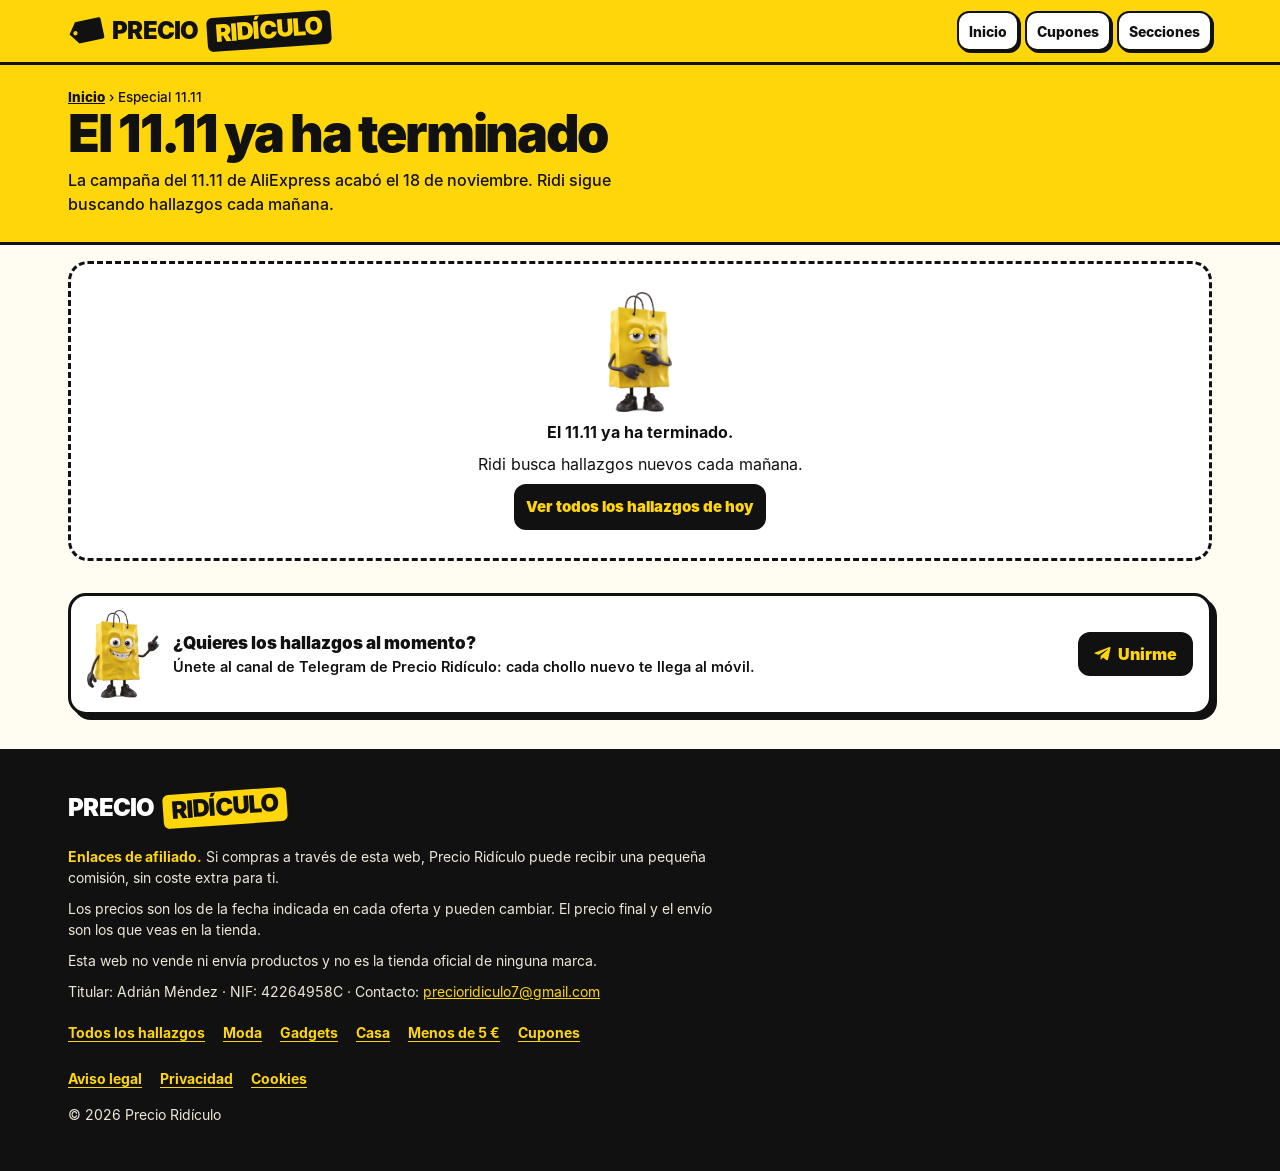
==== commit 750bb824: "Ofertas del 2026-11-19 Co-Authored-By: Claude Opus 5.5 <noreply@anthropic.com> Claude-Session: https" ====
--- a/11-11/index.html
+++ b/11-11/index.html
@@ -3,13 +3,14 @@
 <head>
 <meta charset="utf-8">
 <meta name="viewport" content="width=device-width, initial-scale=1, viewport-fit=cover">
-<title>11.11 de AliExpress: lo más rebajado de hoy · Precio Ridículo</title>
-<meta name="description" content="Lo más rebajado del 11.11 de AliExpress, elegido por Ridi cada día hasta el 18 de noviembre.">
+<title>El 11.11 ha terminado · Precio Ridículo</title>
+<meta name="description" content="El 11.11 de AliExpress ha terminado. Mira los hallazgos de hoy en Precio Ridículo.">
 <link rel="canonical" href="https://elprecioridiculo.com/11-11/">
+<meta name="robots" content="noindex">
 <meta name="theme-color" content="#FFD60A">
 <meta property="og:type" content="website">
-<meta property="og:title" content="11.11 de AliExpress: lo más rebajado de hoy · Precio Ridículo">
-<meta property="og:description" content="Lo más rebajado del 11.11 de AliExpress, elegido por Ridi cada día hasta el 18 de noviembre.">
+<meta property="og:title" content="El 11.11 ha terminado · Precio Ridículo">
+<meta property="og:description" content="El 11.11 de AliExpress ha terminado. Mira los hallazgos de hoy en Precio Ridículo.">
 <meta property="og:image" content="https://elprecioridiculo.com/assets/web/compartir.jpg">
 <meta property="og:url" content="https://elprecioridiculo.com/11-11/">
 <meta name="twitter:card" content="summary_large_image">
@@ -23,12 +24,12 @@
 <header class="cabecera">
   <div class="wrap">
     <a class="logo" href="/" aria-label="Precio Ridículo, ir al inicio"><svg width="36" height="24" viewBox="0 0 120 80" aria-hidden="true" style="transform:rotate(-12deg)"><path d="M30 4 H110 A6 6 0 0 1 116 10 V70 A6 6 0 0 1 110 76 H30 L4 40 Z" fill="#111111"></path><circle cx="24" cy="40" r="7" fill="#FFD60A"></circle></svg><span>PRECIO</span><span class="banda">RIDÍCULO</span></a>
-    <nav class="menu menu-texto" aria-label="Menú"><a href="/">Inicio</a><a class="temporada" href="/11-11/">11.11</a><a class="temporada" href="/cupones/">Cupones</a><a href="/ofertas/">Secciones</a></nav>
+    <nav class="menu menu-texto" aria-label="Menú"><a href="/">Inicio</a><a class="temporada" href="/cupones/">Cupones</a><a href="/ofertas/">Secciones</a></nav>
   </div>
 </header>
 <main>
-  <div class="cabeza-cat cabeza-1111"><div class="wrap"><p class="migas"><a href="/">Inicio</a> › Especial 11.11</p><h1>El 11.11 de AliExpress a <mark>precio ridículo</mark></h1><p>El 11.11 de AliExpress dura hasta el 18 de noviembre a las 23:59. Ridi ha juntado aquí los hallazgos de hoy con más descuento, del más rebajado al que menos. Y antes de pagar, mira <a href="/cupones/">los cupones del 11.11</a>.</p><p class="actualizado">Actualizado el 18 de noviembre de 2026 · 68 hallazgos</p></div></div>
-  <div class="wrap"><nav class="enlaces-cat" aria-label="Secciones"><a href="/11-11/" aria-current="page">11.11</a><a href="/cupones/">Cupones</a><a href="/ofertas/moda/">Moda</a><a href="/ofertas/gadgets/">Gadgets</a><a href="/ofertas/casa/">Casa</a><a href="/ofertas/menos-de-3-euros/">Menos de 3 €</a><a href="/ofertas/menos-de-5-euros/">Menos de 5 €</a><a href="/ofertas/menos-de-10-euros/">Menos de 10 €</a><a href="/ofertas/aliexpress/">AliExpress</a><a href="/ofertas/joom/">Joom</a></nav><div class="rejilla lista-cat"><article class="tarjeta"><a class="cartel" href="/#oferta-109" tabindex="-1" aria-hidden="true"><img class="producto" src="https://ae-pic-a1.aliexpress-media.com/kf/Sc91671f8d1d546e2a1ba18704df0cf10f.jpg" alt="Camiseta con estampado 3D de langostas" loading="lazy" onerror="this.remove()"><span class="pegatina-dto">-71%</span><span class="chapa"><span class="numero">Nº 109</span></span></a><div class="cuerpo"><span class="categoria">Moda<span class="tienda">AliExpress</span></span><h3><a href="/#oferta-109">Camiseta con estampado 3D de langostas</a></h3><div class="precios"><span class="precio">≈2,74 €</span><span class="antes"><span class="oculto">Antes </span>≈9,46 €</span></div><p class="ahorro">Te ahorras ≈6,72 €</p><p class="nota">Precio aproximado del 14 nov 2026, pasado de dólares. El precio final lo ves en AliExpress.</p><a class="boton" href="https://rzekl.com/g/1e8d114494994f380ebb16525dc3e8/?ulp=https%3A%2F%2Fs.click.aliexpress.com%2Fdeep_link.htm%3Faff_short_key%3D_c3s1yQkJ%26dl_target_url%3Dhttps%253A%252F%252Fwww.aliexpress.com%252Fitem%252F1005008327043286.html%253Fpdp_npi%253D6%252540dis%252521USD%25252110.45%2525213.03%252521%252521%25252110.45%2525213.03%252521%2525402151fca717946073235125599e1033%25252112000044615458796%252521affd%252521%252521%252521%2525211%2525210%252521%26hot_product%3D1&amp;i=5&amp;f_id=50003&amp;subid=web" target="_blank" rel="sponsored nofollow noopener">Ver en AliExpress<svg viewBox="0 0 24 24" fill="none" stroke="currentColor" stroke-width="2.6" stroke-linecap="round" stroke-linejoin="round" aria-hidden="true"><path d="M7 17 17 7"/><path d="M8 7h9v9"/></svg></a></div></article><article class="tarjeta"><a class="cartel" href="/#oferta-90" tabindex="-1" aria-hidden="true"><img class="producto" src="https://ae-pic-a1.aliexpress-media.com/kf/S95bde22fde0245adab2f557348914ecb0.jpg" alt="Camiseta con estampado 3D de corgi" loading="lazy" onerror="this.remove()"><span class="pegatina-dto">-71%</span><span class="chapa"><span class="numero">Nº 90</span></span></a><div class="cuerpo"><span class="categoria">Moda<span class="tienda">AliExpress</span></span><h3><a href="/#oferta-90">Camiseta con estampado 3D de corgi</a></h3><div class="precios"><span class="precio">≈2,80 €</span><span class="antes"><span class="oculto">Antes </span>≈9,66 €</span></div><p class="ahorro">Te ahorras ≈6,86 €</p><p class="nota">Precio aproximado del 14 nov 2026, pasado de dólares. El precio final lo ves en AliExpress.</p><a class="boton" href="https://rzekl.com/g/1e8d114494994f380ebb16525dc3e8/?ulp=https%3A%2F%2Fs.click.aliexpress.com%2Fdeep_link.htm%3Faff_short_key%3D_c3s1yQkJ%26dl_target_url%3Dhttps%253A%252F%252Fwww.aliexpress.com%252Fitem%252F1005008326980526.html%253Fpdp_npi%253D6%252540dis%252521USD%25252110.68%2525213.10%252521%252521%25252110.68%2525213.10%252521%2525402151fd3a17946076883375663e0fe2%25252112000044615370888%252521affd%252521%252521%252521%2525211%2525210%252521%26hot_product%3D1&amp;i=5&amp;f_id=50003&amp;subid=web" target="_blank" rel="sponsored nofollow noopener">Ver en AliExpress<svg viewBox="0 0 24 24" fill="none" stroke="currentColor" stroke-width="2.6" stroke-linecap="round" stroke-linejoin="round" aria-hidden="true"><path d="M7 17 17 7"/><path d="M8 7h9v9"/></svg></a></div></article><article class="tarjeta"><a class="cartel" href="/#oferta-156" tabindex="-1" aria-hidden="true"><img class="producto" src="https://ae-pic-a1.aliexpress-media.com/kf/S649d98bb40b8409a86301d382aafacb2H.jpg" alt="Funda elástica para maleta con estampado navideño" loading="lazy" onerror="this.remove()"><span class="pegatina-dto">-71%</span><span class="chapa"><span class="numero">Nº 156</span></span></a><div class="cuerpo"><span class="categoria">Gadgets<span class="tienda">AliExpress</span></span><h3><a href="/#oferta-156">Funda elástica para maleta con estampado navideño</a></h3><div class="precios"><span class="precio">≈5,95 €</span><span class="antes"><span class="oculto">Antes </span>≈20,62 €</span></div><p class="ahorro">Te ahorras ≈14,67 €</p><p class="nota">Precio aproximado del 18 nov 2026, pasado de dólares. El precio final lo ves en AliExpress.</p><a class="boton" href="https://rzekl.com/g/1e8d114494994f380ebb16525dc3e8/?ulp=https%3A%2F%2Fs.click.aliexpress.com%2Fdeep_link.htm%3Faff_short_key%3D_c3s1yQkJ%26dl_target_url%3Dhttps%253A%252F%252Fwww.aliexpress.com%252Fitem%252F1005013610676548.html%253Fpdp_npi%253D6%252540dis%252521USD%25252122.66%2525216.54%252521%252521%252521150.26%25252143.33%252521%2525402140f89017949575462007215e0daf%25252112000061639134816%252521affd%252521%252521%252521%2525211%2525210%252521%26hot_product%3D0&amp;i=5&amp;f_id=50002&amp;subid=web" target="_blank" rel="sponsored nofollow noopener">Ver en AliExpress<svg viewBox="0 0 24 24" fill="none" stroke="currentColor" stroke-width="2.6" stroke-linecap="round" stroke-linejoin="round" aria-hidden="true"><path d="M7 17 17 7"/><path d="M8 7h9v9"/></svg></a></div></article><article class="tarjeta"><a class="cartel" href="/#oferta-87" tabindex="-1" aria-hidden="true"><img class="producto" src="https://ae-pic-a1.aliexpress-media.com/kf/S4ecd3b55001f4ceabaf2fb443333830ax.jpg" alt="2 bolsas grandes para guardar ropa" loading="lazy" onerror="this.remove()"><span class="pegatina-dto">-71%</span><span class="chapa"><span class="numero">Nº 87</span></span></a><div class="cuerpo"><span class="categoria">Gadgets<span class="tienda">AliExpress</span></span><h3><a href="/#oferta-87">2 bolsas grandes para guardar ropa</a></h3><div class="precios"><span class="precio">≈10,19 €</span><span class="antes"><span class="oculto">Antes </span>≈35,31 €</span></div><p class="ahorro">Te ahorras ≈25,12 €</p><p class="nota">Precio aproximado del 14 nov 2026, pasado de dólares. El precio final lo ves en AliExpress.</p><a class="boton" href="https://rzekl.com/g/1e8d114494994f380ebb16525dc3e8/?ulp=https%3A%2F%2Fs.click.aliexpress.com%2Fdeep_link.htm%3Faff_short_key%3D_c3s1yQkJ%26dl_target_url%3Dhttps%253A%252F%252Fwww.aliexpress.com%252Fitem%252F1005013582368543.html%253Fpdp_npi%253D6%252540dis%252521USD%25252139.02%25252111.26%252521%252521%252521258.78%25252174.66%252521%2525402140d33617946119654975395e0dfd%25252112000061552038121%252521affd%252521%252521%252521%2525211%2525210%252521%26hot_product%3D0&amp;i=5&amp;f_id=50002&amp;subid=web" target="_blank" rel="sponsored nofollow noopener">Ver en AliExpress<svg viewBox="0 0 24 24" fill="none" stroke="currentColor" stroke-width="2.6" stroke-linecap="round" stroke-linejoin="round" aria-hidden="true"><path d="M7 17 17 7"/><path d="M8 7h9v9"/></svg></a></div></article><article class="tarjeta"><a class="cartel" href="/#oferta-119" tabindex="-1" aria-hidden="true"><img class="producto" src="https://ae-pic-a1.aliexpress-media.com/kf/Sb3e380593c304ce3b882b703348de5c0W.jpg" alt="Exprimidor manual de limones" loading="lazy" onerror="this.remove()"><span class="pegatina-dto">-70%</span><span class="chapa"><span class="numero">Nº 119</span></span></a><div class="cuerpo"><span class="categoria">Casa<span class="tienda">AliExpress</span></span><h3><a href="/#oferta-119">Exprimidor manual de limones</a></h3><div class="precios"><span class="precio">≈0,70 €</span><span class="antes"><span class="oculto">Antes </span>≈2,33 €</span></div><p class="ahorro">Te ahorras ≈1,63 €</p><p class="nota">Precio aproximado del 15 nov 2026, pasado de dólares. El precio final lo ves en AliExpress.</p><a class="boton" href="https://rzekl.com/g/1e8d114494994f380ebb16525dc3e8/?ulp=https%3A%2F%2Fs.click.aliexpress.com%2Fdeep_link.htm%3Faff_short_key%3D_c3s1yQkJ%26dl_target_url%3Dhttps%253A%252F%252Fwww.aliexpress.com%252Fitem%252F1005010229806956.html%253Fpdp_npi%253D6%252540dis%252521USD%2525212.58%2525210.77%252521%252521%25252117.10%2525215.13%252521%252540210152bd17946108890512963e0e64%25252112000051610814840%252521affd%252521%252521%252521%2525211%2525210%252521%26hot_product%3D0&amp;i=5&amp;f_id=50002&amp;subid=web" target="_blank" rel="sponsored nofollow noopener">Ver en AliExpress<svg viewBox="0 0 24 24" fill="none" stroke="currentColor" stroke-width="2.6" stroke-linecap="round" stroke-linejoin="round" aria-hidden="true"><path d="M7 17 17 7"/><path d="M8 7h9v9"/></svg></a></div></article><article class="tarjeta"><a class="cartel" href="/#oferta-164" tabindex="-1" aria-hidden="true"><img class="producto" src="https://ae-pic-a1.aliexpress-media.com/kf/S187e5e68f3d0435582470e46b65906a1C.jpg" alt="Soporte para gafas con forma de cara de perfil" loading="lazy" onerror="this.remove()"><span class="pegatina-dto">-70%</span><span class="chapa"><span class="numero">Nº 164</span></span></a><div class="cuerpo"><span class="categoria">Casa<span class="tienda">AliExpress</span></span><h3><a href="/#oferta-164">Soporte para gafas con forma de cara de perfil</a></h3><div class="precios"><span class="precio">≈0,78 €</span><span class="antes"><span class="oculto">Antes </span>≈2,60 €</span></div><p class="ahorro">Te ahorras ≈1,82 €</p><p class="nota">Precio aproximado del 18 nov 2026, pasado de dólares. El precio final lo ves en AliExpress.</p><a class="boton" href="https://rzekl.com/g/1e8d114494994f380ebb16525dc3e8/?ulp=https%3A%2F%2Fs.click.aliexpress.com%2Fdeep_link.htm%3Faff_short_key%3D_c3s1yQkJ%26dl_target_url%3Dhttps%253A%252F%252Fwww.aliexpress.com%252Fitem%252F1005013571603862.html%253Fpdp_npi%253D6%252540dis%252521USD%2525212.86%2525210.86%252521%252521%25252118.99%2525215.70%252521%252540212a7b8d17949534511728807e0f68%25252112000061554652867%252521affd%252521%252521%252521%2525211%2525210%252521%26hot_product%3D1&amp;i=5&amp;f_id=50003&amp;subid=web" target="_blank" rel="sponsored nofollow noopener">Ver en AliExpress<svg viewBox="0 0 24 24" fill="none" stroke="currentColor" stroke-width="2.6" stroke-linecap="round" stroke-linejoin="round" aria-hidden="true"><path d="M7 17 17 7"/><path d="M8 7h9v9"/></svg></a></div></article><article class="tarjeta"><a class="cartel" href="/#oferta-128" tabindex="-1" aria-hidden="true"><img class="producto" src="https://ae-pic-a1.aliexpress-media.com/kf/Sf93a4744b7774be09b133892616ac62cf.jpeg" alt="Mini candados de cobre con 3 llaves" loading="lazy" onerror="this.remove()"><span class="pegatina-dto">-70%</span><span class="chapa"><span class="numero">Nº 128</span></span></a><div class="cuerpo"><span class="categoria">Gadgets<span class="tienda">AliExpress</span></span><h3><a href="/#oferta-128">Mini candados de cobre con 3 llaves</a></h3><div class="precios"><span class="precio">≈2,98 €</span><span class="antes"><span class="oculto">Antes </span>≈9,78 €</span></div><p class="ahorro">Te ahorras ≈6,80 €</p><p class="nota">Precio aproximado del 16 nov 2026, pasado de dólares. El precio final lo ves en AliExpress.</p><a class="boton" href="https://rzekl.com/g/1e8d114494994f380ebb16525dc3e8/?ulp=https%3A%2F%2Fs.click.aliexpress.com%2Fdeep_link.htm%3Faff_short_key%3D_c3s1yQkJ%26dl_target_url%3Dhttps%253A%252F%252Fwww.aliexpress.com%252Fitem%252F1005013632804368.html%253Fpdp_npi%253D6%252540dis%252521USD%25252110.77%2525213.28%252521%252521%25252171.40%25252121.75%252521%2525402141149b17947850056591199e1030%25252112000061648687494%252521affd%252521%252521%252521%2525211%2525210%252521%26hot_product%3D0&amp;i=5&amp;f_id=50002&amp;subid=web" target="_blank" rel="sponsored nofollow noopener">Ver en AliExpress<svg viewBox="0 0 24 24" fill="none" stroke="currentColor" stroke-width="2.6" stroke-linecap="round" stroke-linejoin="round" aria-hidden="true"><path d="M7 17 17 7"/><path d="M8 7h9v9"/></svg></a></div></article><article class="tarjeta"><a class="cartel" href="/#oferta-98" tabindex="-1" aria-hidden="true"><img class="producto" src="https://ae-pic-a1.aliexpress-media.com/kf/S733c476bc18d4a9d89da35cd22d7cf52H.jpg" alt="Funda con botón para el asa del bolso o la maleta" loading="lazy" onerror="this.remove()"><span class="pegatina-dto">-70%</span><span class="chapa"><span class="numero">Nº 98</span></span></a><div class="cuerpo"><span class="categoria">Gadgets<span class="tienda">AliExpress</span></span><h3><a href="/#oferta-98">Funda con botón para el asa del bolso o la maleta</a></h3><div class="precios"><span class="precio">≈5,92 €</span><span class="antes"><span class="oculto">Antes </span>≈19,72 €</span></div><p class="ahorro">Te ahorras ≈13,80 €</p><p class="nota">Precio aproximado del 14 nov 2026, pasado de dólares. El precio final lo ves en AliExpress.</p><a class="boton" href="https://rzekl.com/g/1e8d114494994f380ebb16525dc3e8/?ulp=https%3A%2F%2Fs.click.aliexpress.com%2Fdeep_link.htm%3Faff_short_key%3D_c3s1yQkJ%26dl_target_url%3Dhttps%253A%252F%252Fwww.aliexpress.com%252Fitem%252F1005013541560178.html%253Fpdp_npi%253D6%252540dis%252521USD%25252121.80%2525216.54%252521%252521%252521144.54%25252143.36%252521%25254021013cc617946119628608209e0e92%25252112000061442532928%252521affd%252521%252521%252521%2525211%2525210%252521%26hot_product%3D0&amp;i=5&amp;f_id=50002&amp;subid=web" target="_blank" rel="sponsored nofollow noopener">Ver en AliExpress<svg viewBox="0 0 24 24" fill="none" stroke="currentColor" stroke-width="2.6" stroke-linecap="round" stroke-linejoin="round" aria-hidden="true"><path d="M7 17 17 7"/><path d="M8 7h9v9"/></svg></a></div></article><article class="tarjeta"><a class="cartel" href="/#oferta-125" tabindex="-1" aria-hidden="true"><img class="producto" src="https://ae-pic-a1.aliexpress-media.com/kf/Sd91c94ee67b1425d9f6be9e507515f873.jpg" alt="Taza que remueve sola para café o batidos" loading="lazy" onerror="this.remove()"><span class="pegatina-dto">-70%</span><span class="chapa"><span class="numero">Nº 125</span></span></a><div class="cuerpo"><span class="categoria">Casa<span class="tienda">AliExpress</span></span><h3><a href="/#oferta-125">Taza que remueve sola para café o batidos</a></h3><div class="precios"><span class="precio">≈6,14 €</span><span class="antes"><span class="oculto">Antes </span>≈20,47 €</span></div><p class="ahorro">Te ahorras ≈14,33 €</p><p class="nota">Precio aproximado del 15 nov 2026, pasado de dólares. El precio final lo ves en AliExpress.</p><a class="boton" href="https://rzekl.com/g/1e8d114494994f380ebb16525dc3e8/?ulp=https%3A%2F%2Fs.click.aliexpress.com%2Fdeep_link.htm%3Faff_short_key%3D_c3s1yQkJ%26dl_target_url%3Dhttps%253A%252F%252Fwww.aliexpress.com%252Fitem%252F1005013463881862.html%253Fpdp_npi%253D6%252540dis%252521USD%25252122.62%2525216.79%252521%252521%252521150.00%25252145.00%252521%2525402140d36117946108415874131e0dda%25252112000061245864083%252521affd%252521%252521%252521%2525211%2525210%252521%26hot_product%3D0&amp;i=5&amp;f_id=50002&amp;subid=web" target="_blank" rel="sponsored nofollow noopener">Ver en AliExpress<svg viewBox="0 0 24 24" fill="none" stroke="currentColor" stroke-width="2.6" stroke-linecap="round" stroke-linejoin="round" aria-hidden="true"><path d="M7 17 17 7"/><path d="M8 7h9v9"/></svg></a></div></article><article class="tarjeta"><a class="cartel" href="/#oferta-162" tabindex="-1" aria-hidden="true"><img class="producto" src="https://ae-pic-a1.aliexpress-media.com/kf/S614fa2f23add4ef0aa0676c90f891040e.png" alt="Bolsa de viaje para la ropa sucia de 46 × 58 cm" loading="lazy" onerror="this.remove()"><span class="pegatina-dto">-70%</span><span class="chapa"><span class="numero">Nº 162</span></span></a><div class="cuerpo"><span class="categoria">Gadgets<span class="tienda">AliExpress</span></span><h3><a href="/#oferta-162">Bolsa de viaje para la ropa sucia de 46 × 58 cm</a></h3><div class="precios"><span class="precio">≈6,33 €</span><span class="antes"><span class="oculto">Antes </span>≈21,35 €</span></div><p class="ahorro">Te ahorras ≈15,02 €</p><p class="nota">Precio aproximado del 18 nov 2026, pasado de dólares. El precio final lo ves en AliExpress.</p><a class="boton" href="https://rzekl.com/g/1e8d114494994f380ebb16525dc3e8/?ulp=https%3A%2F%2Fs.click.aliexpress.com%2Fdeep_link.htm%3Faff_short_key%3D_c3s1yQkJ%26dl_target_url%3Dhttps%253A%252F%252Fwww.aliexpress.com%252Fitem%252F1005013618058731.html%253Fpdp_npi%253D6%252540dis%252521USD%25252123.46%2525216.96%252521%252521%252521155.54%25252146.11%252521%2525402140f89017949576019343147e0e11%25252112000061665896944%252521affd%252521%252521%252521%2525211%2525210%252521%26hot_product%3D0&amp;i=5&amp;f_id=50002&amp;subid=web" target="_blank" rel="sponsored nofollow noopener">Ver en AliExpress<svg viewBox="0 0 24 24" fill="none" stroke="currentColor" stroke-width="2.6" stroke-linecap="round" stroke-linejoin="round" aria-hidden="true"><path d="M7 17 17 7"/><path d="M8 7h9v9"/></svg></a></div></article><article class="tarjeta"><a class="cartel" href="/#oferta-99" tabindex="-1" aria-hidden="true"><img class="producto" src="https://ae-pic-a1.aliexpress-media.com/kf/S431d7472f1044563890365552be99a66e.jpg" alt="Pulsera trenzada a mano para hombre" loading="lazy" onerror="this.remove()"><span class="pegatina-dto">-70%</span><span class="chapa"><span class="numero">Nº 99</span></span></a><div class="cuerpo"><span class="categoria">Moda<span class="tienda">AliExpress</span></span><h3><a href="/#oferta-99">Pulsera trenzada a mano para hombre</a></h3><div class="precios"><span class="precio">≈7,93 €</span><span class="antes"><span class="oculto">Antes </span>≈26,42 €</span></div><p class="ahorro">Te ahorras ≈18,49 €</p><p class="nota">Precio aproximado del 14 nov 2026, pasado de dólares. El precio final lo ves en AliExpress.</p><a class="boton" href="https://rzekl.com/g/1e8d114494994f380ebb16525dc3e8/?ulp=https%3A%2F%2Fs.click.aliexpress.com%2Fdeep_link.htm%3Faff_short_key%3D_c3s1yQkJ%26dl_target_url%3Dhttps%253A%252F%252Fwww.aliexpress.com%252Fitem%252F1005009546966784.html%253Fpdp_npi%253D6%252540dis%252521USD%25252129.20%2525218.76%252521%252521%252521193.64%25252158.09%252521%25254021013cc017946087388292740e0caa%25252112000049433190318%252521affd%252521%252521%252521%2525211%2525210%252521%26hot_product%3D1&amp;i=5&amp;f_id=50003&amp;subid=web" target="_blank" rel="sponsored nofollow noopener">Ver en AliExpress<svg viewBox="0 0 24 24" fill="none" stroke="currentColor" stroke-width="2.6" stroke-linecap="round" stroke-linejoin="round" aria-hidden="true"><path d="M7 17 17 7"/><path d="M8 7h9v9"/></svg></a></div></article><article class="tarjeta"><a class="cartel" href="/#oferta-134" tabindex="-1" aria-hidden="true"><img class="producto" src="https://ae-pic-a1.aliexpress-media.com/kf/S0c4494494d29415196b274ac45073d0au.jpg" alt="4 fundas de punto para las ruedas de la maleta" loading="lazy" onerror="this.remove()"><span class="pegatina-dto">-69%</span><span class="chapa"><span class="numero">Nº 134</span></span></a><div class="cuerpo"><span class="categoria">Gadgets<span class="tienda">AliExpress</span></span><h3><a href="/#oferta-134">4 fundas de punto para las ruedas de la maleta</a></h3><div class="precios"><span class="precio">≈2,81 €</span><span class="antes"><span class="oculto">Antes </span>≈9,02 €</span></div><p class="ahorro">Te ahorras ≈6,21 €</p><p class="nota">Precio aproximado del 16 nov 2026, pasado de dólares. El precio final lo ves en AliExpress.</p><a class="boton" href="https://rzekl.com/g/1e8d114494994f380ebb16525dc3e8/?ulp=https%3A%2F%2Fs.click.aliexpress.com%2Fdeep_link.htm%3Faff_short_key%3D_c3s1yQkJ%26dl_target_url%3Dhttps%253A%252F%252Fwww.aliexpress.com%252Fitem%252F1005013614818815.html%253Fpdp_npi%253D6%252540dis%252521USD%2525219.94%2525213.10%252521%252521%25252165.92%25252120.53%252521%252540210152bd17947848345025119e0f6b%25252112000061592453417%252521affd%252521%252521%252521%2525211%2525210%252521%26hot_product%3D0&amp;i=5&amp;f_id=50002&amp;subid=web" target="_blank" rel="sponsored nofollow noopener">Ver en AliExpress<svg viewBox="0 0 24 24" fill="none" stroke="currentColor" stroke-width="2.6" stroke-linecap="round" stroke-linejoin="round" aria-hidden="true"><path d="M7 17 17 7"/><path d="M8 7h9v9"/></svg></a></div></article><article class="tarjeta"><a class="cartel" href="/#oferta-138" tabindex="-1" aria-hidden="true"><img class="producto" src="https://ae-pic-a1.aliexpress-media.com/kf/S08c0162c657e48c09efa88144fb96750k.jpg" alt="Espejo decorativo de pared con colibrí dorado" loading="lazy" onerror="this.remove()"><span class="pegatina-dto">-69%</span><span class="chapa"><span class="numero">Nº 138</span></span></a><div class="cuerpo"><span class="categoria">Casa<span class="tienda">AliExpress</span></span><h3><a href="/#oferta-138">Espejo decorativo de pared con colibrí dorado</a></h3><div class="precios"><span class="precio">≈6,84 €</span><span class="antes"><span class="oculto">Antes </span>≈22,04 €</span></div><p class="ahorro">Te ahorras ≈15,20 €</p><p class="nota">Precio aproximado del 16 nov 2026, pasado de dólares. El precio final lo ves en AliExpress.</p><a class="boton" href="https://rzekl.com/g/1e8d114494994f380ebb16525dc3e8/?ulp=https%3A%2F%2Fs.click.aliexpress.com%2Fdeep_link.htm%3Faff_short_key%3D_c3s1yQkJ%26dl_target_url%3Dhttps%253A%252F%252Fwww.aliexpress.com%252Fitem%252F1005013593101377.html%253Fpdp_npi%253D6%252540dis%252521USD%25252124.28%2525217.53%252521%252521%252521161.00%25252149.91%252521%2525402140d36117947805656178150e0f66%25252112000061615582605%252521affd%252521%252521%252521%2525211%2525210%252521%26hot_product%3D1&amp;i=5&amp;f_id=50003&amp;subid=web" target="_blank" rel="sponsored nofollow noopener">Ver en AliExpress<svg viewBox="0 0 24 24" fill="none" stroke="currentColor" stroke-width="2.6" stroke-linecap="round" stroke-linejoin="round" aria-hidden="true"><path d="M7 17 17 7"/><path d="M8 7h9v9"/></svg></a></div></article><article class="tarjeta"><a class="cartel" href="/#oferta-144" tabindex="-1" aria-hidden="true"><img class="producto" src="https://ae-pic-a1.aliexpress-media.com/kf/Scfbb78bade034fe2a350a8d4ce2afa946.jpg" alt="Funda de pasaporte con etiqueta para la maleta" loading="lazy" onerror="this.remove()"><span class="pegatina-dto">-68%</span><span class="chapa"><span class="numero">Nº 144</span></span></a><div class="cuerpo"><span class="categoria">Gadgets<span class="tienda">AliExpress</span></span><h3><a href="/#oferta-144">Funda de pasaporte con etiqueta para la maleta</a></h3><div class="precios"><span class="precio">≈1,10 €</span><span class="antes"><span class="oculto">Antes </span>≈3,43 €</span></div><p class="ahorro">Te ahorras ≈2,33 €</p><p class="nota">Precio aproximado del 18 nov 2026, pasado de dólares. El precio final lo ves en AliExpress.</p><a class="boton" href="https://rzekl.com/g/1e8d114494994f380ebb16525dc3e8/?ulp=https%3A%2F%2Fs.click.aliexpress.com%2Fdeep_link.htm%3Faff_short_key%3D_c3s1yQkJ%26dl_target_url%3Dhttps%253A%252F%252Fwww.aliexpress.com%252Fitem%252F1005013562813769.html%253Fpdp_npi%253D6%252540dis%252521USD%2525213.77%2525211.21%252521%252521%25252125.00%2525218.00%252521%2525402140f89017949576052003188e0e11%25252112000061532990798%252521affd%252521%252521%252521%2525211%2525210%252521%26hot_product%3D0&amp;i=5&amp;f_id=50002&amp;subid=web" target="_blank" rel="sponsored nofollow noopener">Ver en AliExpress<svg viewBox="0 0 24 24" fill="none" stroke="currentColor" stroke-width="2.6" stroke-linecap="round" stroke-linejoin="round" aria-hidden="true"><path d="M7 17 17 7"/><path d="M8 7h9v9"/></svg></a></div></article><article class="tarjeta"><a class="cartel" href="/#oferta-113" tabindex="-1" aria-hidden="true"><img class="producto" src="https://ae-pic-a1.aliexpress-media.com/kf/Sd9f44432d0f34abeae76470020df52b7h.jpg" alt="Funda de pasaporte de polipiel de color liso" loading="lazy" onerror="this.remove()"><span class="pegatina-dto">-68%</span><span class="chapa"><span class="numero">Nº 113</span></span></a><div class="cuerpo"><span class="categoria">Gadgets<span class="tienda">AliExpress</span></span><h3><a href="/#oferta-113">Funda de pasaporte de polipiel de color liso</a></h3><div class="precios"><span class="precio">≈2,20 €</span><span class="antes"><span class="oculto">Antes </span>≈6,87 €</span></div><p class="ahorro">Te ahorras ≈4,67 €</p><p class="nota">Precio aproximado del 15 nov 2026, pasado de dólares. El precio final lo ves en AliExpress.</p><a class="boton" href="https://rzekl.com/g/1e8d114494994f380ebb16525dc3e8/?ulp=https%3A%2F%2Fs.click.aliexpress.com%2Fdeep_link.htm%3Faff_short_key%3D_c3s1yQkJ%26dl_target_url%3Dhttps%253A%252F%252Fwww.aliexpress.com%252Fitem%252F1005013562501499.html%253Fpdp_npi%253D6%252540dis%252521USD%2525217.59%2525212.43%252521%252521%25252150.31%25252116.10%252521%2525402140d33617946119730985803e0dfd%25252112000061531442698%252521affd%252521%252521%252521%2525211%2525210%252521%26hot_product%3D0&amp;i=5&amp;f_id=50002&amp;subid=web" target="_blank" rel="sponsored nofollow noopener">Ver en AliExpress<svg viewBox="0 0 24 24" fill="none" stroke="currentColor" stroke-width="2.6" stroke-linecap="round" stroke-linejoin="round" aria-hidden="true"><path d="M7 17 17 7"/><path d="M8 7h9v9"/></svg></a></div></article><article class="tarjeta"><a class="cartel" href="/#oferta-124" tabindex="-1" aria-hidden="true"><img class="producto" src="https://ae-pic-a1.aliexpress-media.com/kf/S6b48a343c505410992c3b7d094d0a981g.jpg" alt="Tapa de malla plegable para proteger la comida" loading="lazy" onerror="this.remove()"><span class="pegatina-dto">-68%</span><span class="chapa"><span class="numero">Nº 124</span></span></a><div class="cuerpo"><span class="categoria">Casa<span class="tienda">AliExpress</span></span><h3><a href="/#oferta-124">Tapa de malla plegable para proteger la comida</a></h3><div class="precios"><span class="precio">≈2,87 €</span><span class="antes"><span class="oculto">Antes </span>≈8,97 €</span></div><p class="ahorro">Te ahorras ≈6,10 €</p><p class="nota">Precio aproximado del 15 nov 2026, pasado de dólares. El precio final lo ves en AliExpress.</p><a class="boton" href="https://rzekl.com/g/1e8d114494994f380ebb16525dc3e8/?ulp=https%3A%2F%2Fs.click.aliexpress.com%2Fdeep_link.htm%3Faff_short_key%3D_c3s1yQkJ%26dl_target_url%3Dhttps%253A%252F%252Fwww.aliexpress.com%252Fitem%252F1005013619244174.html%253Fpdp_npi%253D6%252540dis%252521USD%2525219.91%2525213.17%252521%252521%25252165.74%25252121.05%252521%252540210152bd17946108618097083e0e64%25252112000061667162211%252521affd%252521%252521%252521%2525211%2525210%252521%26hot_product%3D0&amp;i=5&amp;f_id=50002&amp;subid=web" target="_blank" rel="sponsored nofollow noopener">Ver en AliExpress<svg viewBox="0 0 24 24" fill="none" stroke="currentColor" stroke-width="2.6" stroke-linecap="round" stroke-linejoin="round" aria-hidden="true"><path d="M7 17 17 7"/><path d="M8 7h9v9"/></svg></a></div></article><article class="tarjeta"><a class="cartel" href="/#oferta-147" tabindex="-1" aria-hidden="true"><img class="producto" src="https://ae-pic-a1.aliexpress-media.com/kf/S52cd2bf63a334d54a080051ba7cdeb856.jpg" alt="Set de 2 correas y 2 etiquetas para maleta" loading="lazy" onerror="this.remove()"><span class="pegatina-dto">-68%</span><span class="chapa"><span class="numero">Nº 147</span></span></a><div class="cuerpo"><span class="categoria">Gadgets<span class="tienda">AliExpress</span></span><h3><a href="/#oferta-147">Set de 2 correas y 2 etiquetas para maleta</a></h3><div class="precios"><span class="precio">≈5,74 €</span><span class="antes"><span class="oculto">Antes </span>≈17,95 €</span></div><p class="ahorro">Te ahorras ≈12,21 €</p><p class="nota">Precio aproximado del 18 nov 2026, pasado de dólares. El precio final lo ves en AliExpress.</p><a class="boton" href="https://rzekl.com/g/1e8d114494994f380ebb16525dc3e8/?ulp=https%3A%2F%2Fs.click.aliexpress.com%2Fdeep_link.htm%3Faff_short_key%3D_c3s1yQkJ%26dl_target_url%3Dhttps%253A%252F%252Fwww.aliexpress.com%252Fitem%252F1005013616636807.html%253Fpdp_npi%253D6%252540dis%252521USD%25252119.73%2525216.31%252521%252521%252521130.82%25252141.84%252521%2525402140da8b17949575458824366e0db4%25252112000061597867402%252521affd%252521%252521%252521%2525211%2525210%252521%26hot_product%3D0&amp;i=5&amp;f_id=50002&amp;subid=web" target="_blank" rel="sponsored nofollow noopener">Ver en AliExpress<svg viewBox="0 0 24 24" fill="none" stroke="currentColor" stroke-width="2.6" stroke-linecap="round" stroke-linejoin="round" aria-hidden="true"><path d="M7 17 17 7"/><path d="M8 7h9v9"/></svg></a></div></article><article class="tarjeta"><a class="cartel" href="/#oferta-108" tabindex="-1" aria-hidden="true"><img class="producto" src="https://ae-pic-a1.aliexpress-media.com/kf/Sfb1e1181e74246ca9cd72b97c3287b6aa.jpg" alt="Correa ajustable para la maleta con cierre de clave" loading="lazy" onerror="this.remove()"><span class="pegatina-dto">-68%</span><span class="chapa"><span class="numero">Nº 108</span></span></a><div class="cuerpo"><span class="categoria">Gadgets<span class="tienda">AliExpress</span></span><h3><a href="/#oferta-108">Correa ajustable para la maleta con cierre de clave</a></h3><div class="precios"><span class="precio">≈7,68 €</span><span class="antes"><span class="oculto">Antes </span>≈24,01 €</span></div><p class="ahorro">Te ahorras ≈16,33 €</p><p class="nota">Precio aproximado del 14 nov 2026, pasado de dólares. El precio final lo ves en AliExpress.</p><a class="boton" href="https://rzekl.com/g/1e8d114494994f380ebb16525dc3e8/?ulp=https%3A%2F%2Fs.click.aliexpress.com%2Fdeep_link.htm%3Faff_short_key%3D_c3s1yQkJ%26dl_target_url%3Dhttps%253A%252F%252Fwww.aliexpress.com%252Fitem%252F1005013522751042.html%253Fpdp_npi%253D6%252540dis%252521USD%25252126.54%2525218.49%252521%252521%252521176.00%25252156.32%252521%2525402151fce817946119674378382e0ffa%25252112000061423494310%252521affd%252521%252521%252521%2525211%2525210%252521%26hot_product%3D0&amp;i=5&amp;f_id=50002&amp;subid=web" target="_blank" rel="sponsored nofollow noopener">Ver en AliExpress<svg viewBox="0 0 24 24" fill="none" stroke="currentColor" stroke-width="2.6" stroke-linecap="round" stroke-linejoin="round" aria-hidden="true"><path d="M7 17 17 7"/><path d="M8 7h9v9"/></svg></a></div></article><article class="tarjeta"><a class="cartel" href="/#oferta-81" tabindex="-1" aria-hidden="true"><img class="producto" src="https://ae-pic-a1.aliexpress-media.com/kf/Sdd4dcd42e22b40e5b5174f3bfbcf3d4f4.jpg" alt="Farol solar vintage con vela LED para colgar" loading="lazy" onerror="this.remove()"><span class="pegatina-dto">-68%</span><span class="chapa"><span class="numero">Nº 81</span></span></a><div class="cuerpo"><span class="categoria">Casa<span class="tienda">AliExpress</span></span><h3><a href="/#oferta-81">Farol solar vintage con vela LED para colgar</a></h3><div class="precios"><span class="precio">≈13,62 €</span><span class="antes"><span class="oculto">Antes </span>≈42,17 €</span></div><p class="ahorro">Te ahorras ≈28,55 €</p><p class="nota">Precio aproximado del 13 nov 2026, pasado de dólares. El precio final lo ves en AliExpress.</p><a class="boton" href="https://rzekl.com/g/1e8d114494994f380ebb16525dc3e8/?ulp=https%3A%2F%2Fs.click.aliexpress.com%2Fdeep_link.htm%3Faff_short_key%3D_c3s1yQkJ%26dl_target_url%3Dhttps%253A%252F%252Fwww.aliexpress.com%252Fitem%252F1005013421227892.html%253Fpdp_npi%253D6%252540dis%252521USD%25252146.73%25252115.09%252521%252521%252521310.32%252521100.26%252521%2525402141149b17944390573373647e0ddd%25252112000061084757010%252521affd%252521%252521%252521%2525211%2525210%252521%26hot_product%3D0&amp;i=5&amp;f_id=50002&amp;subid=web" target="_blank" rel="sponsored nofollow noopener">Ver en AliExpress<svg viewBox="0 0 24 24" fill="none" stroke="currentColor" stroke-width="2.6" stroke-linecap="round" stroke-linejoin="round" aria-hidden="true"><path d="M7 17 17 7"/><path d="M8 7h9v9"/></svg></a></div></article><article class="tarjeta"><a class="cartel" href="/#oferta-120" tabindex="-1" aria-hidden="true"><img class="producto" src="https://ae-pic-a1.aliexpress-media.com/kf/Sb18c50b2e7c64b47b425cce709df29da0.jpg" alt="Correa para llevar al hombro la tabla de surf o kayak" loading="lazy" onerror="this.remove()"><span class="pegatina-dto">-67%</span><span class="chapa"><span class="numero">Nº 120</span></span></a><div class="cuerpo"><span class="categoria">Gadgets<span class="tienda">AliExpress</span></span><h3><a href="/#oferta-120">Correa para llevar al hombro la tabla de surf o kayak</a></h3><div class="precios"><span class="precio">≈4,92 €</span><span class="antes"><span class="oculto">Antes </span>≈14,91 €</span></div><p class="ahorro">Te ahorras ≈9,99 €</p><p class="nota">Precio aproximado del 15 nov 2026, pasado de dólares. El precio final lo ves en AliExpress.</p><a class="boton" href="https://rzekl.com/g/1e8d114494994f380ebb16525dc3e8/?ulp=https%3A%2F%2Fs.click.aliexpress.com%2Fdeep_link.htm%3Faff_short_key%3D_c3s1yQkJ%26dl_target_url%3Dhttps%253A%252F%252Fwww.aliexpress.com%252Fitem%252F1005013524277118.html%253Fpdp_npi%253D6%252540dis%252521USD%25252116.48%2525215.44%252521%252521%252521109.26%25252136.06%252521%252540212a7b8d17946119628024760e0ee4%25252112000061429066366%252521affd%252521%252521%252521%2525211%2525210%252521%26hot_product%3D0&amp;i=5&amp;f_id=50002&amp;subid=web" target="_blank" rel="sponsored nofollow noopener">Ver en AliExpress<svg viewBox="0 0 24 24" fill="none" stroke="currentColor" stroke-width="2.6" stroke-linecap="round" stroke-linejoin="round" aria-hidden="true"><path d="M7 17 17 7"/><path d="M8 7h9v9"/></svg></a></div></article><article class="tarjeta"><a class="cartel" href="/#oferta-93" tabindex="-1" aria-hidden="true"><img class="producto" src="https://ae-pic-a1.aliexpress-media.com/kf/S85cfa8f7592f4d59aaf6a0b31427c472z.jpg" alt="Gargantilla de cuentas de colores con pez" loading="lazy" onerror="this.remove()"><span class="pegatina-dto">-67%</span><span class="chapa"><span class="numero">Nº 93</span></span></a><div class="cuerpo"><span class="categoria">Moda<span class="tienda">AliExpress</span></span><h3><a href="/#oferta-93">Gargantilla de cuentas de colores con pez</a></h3><div class="precios"><span class="precio">≈10,47 €</span><span class="antes"><span class="oculto">Antes </span>≈31,76 €</span></div><p class="ahorro">Te ahorras ≈21,29 €</p><p class="nota">Precio aproximado del 14 nov 2026, pasado de dólares. El precio final lo ves en AliExpress.</p><a class="boton" href="https://rzekl.com/g/1e8d114494994f380ebb16525dc3e8/?ulp=https%3A%2F%2Fs.click.aliexpress.com%2Fdeep_link.htm%3Faff_short_key%3D_c3s1yQkJ%26dl_target_url%3Dhttps%253A%252F%252Fwww.aliexpress.com%252Fitem%252F1005012552856480.html%253Fpdp_npi%253D6%252540dis%252521USD%25252135.10%25252111.57%252521%252521%252521232.78%25252176.78%252521%2525402102f1cd17946090907696454e0e0e%25252112000058698182274%252521affd%252521%252521%252521%2525211%2525210%252521%26hot_product%3D1&amp;i=5&amp;f_id=50003&amp;subid=web" target="_blank" rel="sponsored nofollow noopener">Ver en AliExpress<svg viewBox="0 0 24 24" fill="none" stroke="currentColor" stroke-width="2.6" stroke-linecap="round" stroke-linejoin="round" aria-hidden="true"><path d="M7 17 17 7"/><path d="M8 7h9v9"/></svg></a></div></article><article class="tarjeta"><a class="cartel" href="/#oferta-115" tabindex="-1" aria-hidden="true"><img class="producto" src="https://ae-pic-a1.aliexpress-media.com/kf/S8d1efdddd32a4481b42f9eff850439949.jpg" alt="Bandeja de bambú de estilo vintage para fruta" loading="lazy" onerror="this.remove()"><span class="pegatina-dto">-67%</span><span class="chapa"><span class="numero">Nº 115</span></span></a><div class="cuerpo"><span class="categoria">Casa<span class="tienda">AliExpress</span></span><h3><a href="/#oferta-115">Bandeja de bambú de estilo vintage para fruta</a></h3><div class="precios"><span class="precio">≈12,27 €</span><span class="antes"><span class="oculto">Antes </span>≈36,85 €</span></div><p class="ahorro">Te ahorras ≈24,58 €</p><p class="nota">Precio aproximado del 15 nov 2026, pasado de dólares. El precio final lo ves en AliExpress.</p><a class="boton" href="https://rzekl.com/g/1e8d114494994f380ebb16525dc3e8/?ulp=https%3A%2F%2Fs.click.aliexpress.com%2Fdeep_link.htm%3Faff_short_key%3D_c3s1yQkJ%26dl_target_url%3Dhttps%253A%252F%252Fwww.aliexpress.com%252Fitem%252F1005013524817058.html%253Fpdp_npi%253D6%252540dis%252521USD%25252140.73%25252113.56%252521%252521%252521270.06%25252189.91%252521%2525402140d36117946108265923006e0e65%25252112000061431058344%252521affd%252521%252521%252521%2525211%2525210%252521%26hot_product%3D0&amp;i=5&amp;f_id=50002&amp;subid=web" target="_blank" rel="sponsored nofollow noopener">Ver en AliExpress<svg viewBox="0 0 24 24" fill="none" stroke="currentColor" stroke-width="2.6" stroke-linecap="round" stroke-linejoin="round" aria-hidden="true"><path d="M7 17 17 7"/><path d="M8 7h9v9"/></svg></a></div></article><article class="tarjeta"><a class="cartel" href="/#oferta-159" tabindex="-1" aria-hidden="true"><img class="producto" src="https://ae-pic-a1.aliexpress-media.com/kf/S9c526a30d50f46688941e363c411ab2dR.jpg" alt="3 etiquetas de polipiel para la maleta" loading="lazy" onerror="this.remove()"><span class="pegatina-dto">-66%</span><span class="chapa"><span class="numero">Nº 159</span></span></a><div class="cuerpo"><span class="categoria">Gadgets<span class="tienda">AliExpress</span></span><h3><a href="/#oferta-159">3 etiquetas de polipiel para la maleta</a></h3><div class="precios"><span class="precio">≈2,75 €</span><span class="antes"><span class="oculto">Antes </span>≈8,01 €</span></div><p class="ahorro">Te ahorras ≈5,26 €</p><p class="nota">Precio aproximado del 18 nov 2026, pasado de dólares. El precio final lo ves en AliExpress.</p><a class="boton" href="https://rzekl.com/g/1e8d114494994f380ebb16525dc3e8/?ulp=https%3A%2F%2Fs.click.aliexpress.com%2Fdeep_link.htm%3Faff_short_key%3D_c3s1yQkJ%26dl_target_url%3Dhttps%253A%252F%252Fwww.aliexpress.com%252Fitem%252F1005013637846712.html%253Fpdp_npi%253D6%252540dis%252521USD%2525218.80%2525213.02%252521%252521%25252158.36%25252120.04%252521%2525402140da8b17949575638937439e0dd5%25252112000061734614483%252521affd%252521%252521%252521%2525211%2525210%252521%26hot_product%3D0&amp;i=5&amp;f_id=50002&amp;subid=web" target="_blank" rel="sponsored nofollow noopener">Ver en AliExpress<svg viewBox="0 0 24 24" fill="none" stroke="currentColor" stroke-width="2.6" stroke-linecap="round" stroke-linejoin="round" aria-hidden="true"><path d="M7 17 17 7"/><path d="M8 7h9v9"/></svg></a></div></article><article class="tarjeta"><a class="cartel" href="/#oferta-102" tabindex="-1" aria-hidden="true"><img class="producto" src="https://ae-pic-a1.aliexpress-media.com/kf/Sac3fe71048c841d599d023b0e0a951b6w.jpg" alt="Etiqueta para maleta con lazo de cerezas" loading="lazy" onerror="this.remove()"><span class="pegatina-dto">-66%</span><span class="chapa"><span class="numero">Nº 102</span></span></a><div class="cuerpo"><span class="categoria">Gadgets<span class="tienda">AliExpress</span></span><h3><a href="/#oferta-102">Etiqueta para maleta con lazo de cerezas</a></h3><div class="precios"><span class="precio">≈2,76 €</span><span class="antes"><span class="oculto">Antes </span>≈8,05 €</span></div><p class="ahorro">Te ahorras ≈5,29 €</p><p class="nota">Precio aproximado del 14 nov 2026, pasado de dólares. El precio final lo ves en AliExpress.</p><a class="boton" href="https://rzekl.com/g/1e8d114494994f380ebb16525dc3e8/?ulp=https%3A%2F%2Fs.click.aliexpress.com%2Fdeep_link.htm%3Faff_short_key%3D_c3s1yQkJ%26dl_target_url%3Dhttps%253A%252F%252Fwww.aliexpress.com%252Fitem%252F1005013585254770.html%253Fpdp_npi%253D6%252540dis%252521USD%2525218.90%2525213.05%252521%252521%25252159.04%25252120.28%252521%2525402141149b17946120561885693e0f69%25252112000061560864724%252521affd%252521%252521%252521%2525211%2525210%252521%26hot_product%3D0&amp;i=5&amp;f_id=50002&amp;subid=web" target="_blank" rel="sponsored nofollow noopener">Ver en AliExpress<svg viewBox="0 0 24 24" fill="none" stroke="currentColor" stroke-width="2.6" stroke-linecap="round" stroke-linejoin="round" aria-hidden="true"><path d="M7 17 17 7"/><path d="M8 7h9v9"/></svg></a></div></article><article class="tarjeta"><a class="cartel" href="/#oferta-117" tabindex="-1" aria-hidden="true"><img class="producto" src="https://ae-pic-a1.aliexpress-media.com/kf/S624469bd83794495a29d8f6002c32b876.jpg" alt="Camiseta de algodón con estampado de planetas" loading="lazy" onerror="this.remove()"><span class="pegatina-dto">-66%</span><span class="chapa"><span class="numero">Nº 117</span></span></a><div class="cuerpo"><span class="categoria">Moda<span class="tienda">AliExpress</span></span><h3><a href="/#oferta-117">Camiseta de algodón con estampado de planetas</a></h3><div class="precios"><span class="precio">≈3,94 €</span><span class="antes"><span class="oculto">Antes </span>≈11,60 €</span></div><p class="ahorro">Te ahorras ≈7,66 €</p><p class="nota">Precio aproximado del 15 nov 2026, pasado de dólares. El precio final lo ves en AliExpress.</p><a class="boton" href="https://rzekl.com/g/1e8d114494994f380ebb16525dc3e8/?ulp=https%3A%2F%2Fs.click.aliexpress.com%2Fdeep_link.htm%3Faff_short_key%3D_c3s1yQkJ%26dl_target_url%3Dhttps%253A%252F%252Fwww.aliexpress.com%252Fitem%252F1005012768246282.html%253Fpdp_npi%253D6%252540dis%252521USD%25252112.82%2525214.36%252521%252521%25252185.00%25252128.90%252521%2525402140d36217946936681537042e0fff%25252112000059267459149%252521affd%252521%252521%252521%2525211%2525210%252521%26hot_product%3D1&amp;i=5&amp;f_id=50003&amp;subid=web" target="_blank" rel="sponsored nofollow noopener">Ver en AliExpress<svg viewBox="0 0 24 24" fill="none" stroke="currentColor" stroke-width="2.6" stroke-linecap="round" stroke-linejoin="round" aria-hidden="true"><path d="M7 17 17 7"/><path d="M8 7h9v9"/></svg></a></div></article><article class="tarjeta"><a class="cartel" href="/#oferta-165" tabindex="-1" aria-hidden="true"><img class="producto" src="https://ae-pic-a1.aliexpress-media.com/kf/S04db0444493646908609db1d25a7c1e9I.jpg" alt="Candado de combinación de 3 cifras para maleta" loading="lazy" onerror="this.remove()"><span class="pegatina-dto">-66%</span><span class="chapa"><span class="numero">Nº 165</span></span></a><div class="cuerpo"><span class="categoria">Gadgets<span class="tienda">AliExpress</span></span><h3><a href="/#oferta-165">Candado de combinación de 3 cifras para maleta</a></h3><div class="precios"><span class="precio">≈4,01 €</span><span class="antes"><span class="oculto">Antes </span>≈11,82 €</span></div><p class="ahorro">Te ahorras ≈7,81 €</p><p class="nota">Precio aproximado del 18 nov 2026, pasado de dólares. El precio final lo ves en AliExpress.</p><a class="boton" href="https://rzekl.com/g/1e8d114494994f380ebb16525dc3e8/?ulp=https%3A%2F%2Fs.click.aliexpress.com%2Fdeep_link.htm%3Faff_short_key%3D_c3s1yQkJ%26dl_target_url%3Dhttps%253A%252F%252Fwww.aliexpress.com%252Fitem%252F1005013506751942.html%253Fpdp_npi%253D6%252540dis%252521USD%25252112.99%2525214.41%252521%252521%25252186.16%25252129.29%252521%25254021013cc017949575565208980e0dd4%25252112000061319787960%252521affd%252521%252521%252521%2525211%2525210%252521%26hot_product%3D0&amp;i=5&amp;f_id=50002&amp;subid=web" target="_blank" rel="sponsored nofollow noopener">Ver en AliExpress<svg viewBox="0 0 24 24" fill="none" stroke="currentColor" stroke-width="2.6" stroke-linecap="round" stroke-linejoin="round" aria-hidden="true"><path d="M7 17 17 7"/><path d="M8 7h9v9"/></svg></a></div></article><article class="tarjeta"><a class="cartel" href="/#oferta-123" tabindex="-1" aria-hidden="true"><img class="producto" src="https://ae-pic-a1.aliexpress-media.com/kf/S0b62312931624a7280cf97edefad9f22n.jpg" alt="Molde de silicona para tabletas de chocolate relleno" loading="lazy" onerror="this.remove()"><span class="pegatina-dto">-66%</span><span class="chapa"><span class="numero">Nº 123</span></span></a><div class="cuerpo"><span class="categoria">Casa<span class="tienda">AliExpress</span></span><h3><a href="/#oferta-123">Molde de silicona para tabletas de chocolate relleno</a></h3><div class="precios"><span class="precio">≈5,58 €</span><span class="antes"><span class="oculto">Antes </span>≈16,41 €</span></div><p class="ahorro">Te ahorras ≈10,83 €</p><p class="nota">Precio aproximado del 15 nov 2026, pasado de dólares. El precio final lo ves en AliExpress.</p><a class="boton" href="https://rzekl.com/g/1e8d114494994f380ebb16525dc3e8/?ulp=https%3A%2F%2Fs.click.aliexpress.com%2Fdeep_link.htm%3Faff_short_key%3D_c3s1yQkJ%26dl_target_url%3Dhttps%253A%252F%252Fwww.aliexpress.com%252Fitem%252F1005007760866600.html%253Fpdp_npi%253D6%252540dis%252521USD%25252118.14%2525216.17%252521%252521%252521120.29%25252140.90%252521%2525402140f89017946108278131254e0e11%25252112000042115705976%252521affd%252521%252521%252521%2525211%2525210%252521%26hot_product%3D0&amp;i=5&amp;f_id=50002&amp;subid=web" target="_blank" rel="sponsored nofollow noopener">Ver en AliExpress<svg viewBox="0 0 24 24" fill="none" stroke="currentColor" stroke-width="2.6" stroke-linecap="round" stroke-linejoin="round" aria-hidden="true"><path d="M7 17 17 7"/><path d="M8 7h9v9"/></svg></a></div></article><article class="tarjeta"><a class="cartel" href="/#oferta-103" tabindex="-1" aria-hidden="true"><img class="producto" src="https://ae-pic-a1.aliexpress-media.com/kf/S912ef2f8fe824028aa0c5270312b2115t.jpg" alt="Tiara de elfo de inspiración natural para bodas" loading="lazy" onerror="this.remove()"><span class="pegatina-dto">-66%</span><span class="chapa"><span class="numero">Nº 103</span></span></a><div class="cuerpo"><span class="categoria">Moda<span class="tienda">AliExpress</span></span><h3><a href="/#oferta-103">Tiara de elfo de inspiración natural para bodas</a></h3><div class="precios"><span class="precio">≈10,67 €</span><span class="antes"><span class="oculto">Antes </span>≈31,62 €</span></div><p class="ahorro">Te ahorras ≈20,95 €</p><p class="nota">Precio aproximado del 14 nov 2026, pasado de dólares. El precio final lo ves en AliExpress.</p><a class="boton" href="https://rzekl.com/g/1e8d114494994f380ebb16525dc3e8/?ulp=https%3A%2F%2Fs.click.aliexpress.com%2Fdeep_link.htm%3Faff_short_key%3D_c3s1yQkJ%26dl_target_url%3Dhttps%253A%252F%252Fwww.aliexpress.com%252Fitem%252F1005006767626413.html%253Fpdp_npi%253D6%252540dis%252521USD%25252134.95%25252111.79%252521%252521%252521231.75%25252178.19%252521%2525402140f88817946087491782852e0dcd%25252112000038232273459%252521affd%252521%252521%252521%2525211%2525210%252521%26hot_product%3D1&amp;i=5&amp;f_id=50003&amp;subid=web" target="_blank" rel="sponsored nofollow noopener">Ver en AliExpress<svg viewBox="0 0 24 24" fill="none" stroke="currentColor" stroke-width="2.6" stroke-linecap="round" stroke-linejoin="round" aria-hidden="true"><path d="M7 17 17 7"/><path d="M8 7h9v9"/></svg></a></div></article><article class="tarjeta"><a class="cartel" href="/#oferta-137" tabindex="-1" aria-hidden="true"><img class="producto" src="https://ae-pic-a1.aliexpress-media.com/kf/S1c441ffecf5741a59557952f8e09df27P.jpg" alt="Báscula digital colgante para pesar la maleta" loading="lazy" onerror="this.remove()"><span class="pegatina-dto">-66%</span><span class="chapa"><span class="numero">Nº 137</span></span></a><div class="cuerpo"><span class="categoria">Gadgets<span class="tienda">AliExpress</span></span><h3><a href="/#oferta-137">Báscula digital colgante para pesar la maleta</a></h3><div class="precios"><span class="precio">≈10,71 €</span><span class="antes"><span class="oculto">Antes </span>≈31,51 €</span></div><p class="ahorro">Te ahorras ≈20,80 €</p><p class="nota">Precio aproximado del 16 nov 2026, pasado de dólares. El precio final lo ves en AliExpress.</p><a class="boton" href="https://rzekl.com/g/1e8d114494994f380ebb16525dc3e8/?ulp=https%3A%2F%2Fs.click.aliexpress.com%2Fdeep_link.htm%3Faff_short_key%3D_c3s1yQkJ%26dl_target_url%3Dhttps%253A%252F%252Fwww.aliexpress.com%252Fitem%252F1005013282373809.html%253Fpdp_npi%253D6%252540dis%252521USD%25252134.70%25252111.80%252521%252521%252521230.09%25252178.23%252521%2525402140d36217947847991048347e0d4a%25252112000060721113318%252521affd%252521%252521%252521%2525211%2525210%252521%26hot_product%3D0&amp;i=5&amp;f_id=50002&amp;subid=web" target="_blank" rel="sponsored nofollow noopener">Ver en AliExpress<svg viewBox="0 0 24 24" fill="none" stroke="currentColor" stroke-width="2.6" stroke-linecap="round" stroke-linejoin="round" aria-hidden="true"><path d="M7 17 17 7"/><path d="M8 7h9v9"/></svg></a></div></article><article class="tarjeta"><a class="cartel" href="/#oferta-84" tabindex="-1" aria-hidden="true"><img class="producto" src="https://ae-pic-a1.aliexpress-media.com/kf/Se39dc2711a3d425fbe4c5a9ae3cbea3bS.jpg" alt="3 lápices táctiles para móvil y tablet" loading="lazy" onerror="this.remove()"><span class="pegatina-dto">-65%</span><span class="chapa"><span class="numero">Nº 84</span></span></a><div class="cuerpo"><span class="categoria">Gadgets<span class="tienda">AliExpress</span></span><h3><a href="/#oferta-84">3 lápices táctiles para móvil y tablet</a></h3><div class="precios"><span class="precio">≈0,68 €</span><span class="antes"><span class="oculto">Antes </span>≈1,97 €</span></div><p class="ahorro">Te ahorras ≈1,29 €</p><p class="nota">Precio aproximado del 14 nov 2026, pasado de dólares. El precio final lo ves en AliExpress.</p><a class="boton" href="https://rzekl.com/g/1e8d114494994f380ebb16525dc3e8/?ulp=https%3A%2F%2Fs.click.aliexpress.com%2Fdeep_link.htm%3Faff_short_key%3D_c3s1yQkJ%26dl_target_url%3Dhttps%253A%252F%252Fwww.aliexpress.com%252Fitem%252F1005013065873083.html%253Fpdp_npi%253D6%252540dis%252521USD%2525212.18%2525210.75%252521%252521%25252114.44%2525215.00%252521%252540210152bd17946131911756479e0ea6%25252112000060163163400%252521affd%252521%252521%252521%2525211%2525210%252521%26hot_product%3D0&amp;i=5&amp;f_id=50002&amp;subid=web" target="_blank" rel="sponsored nofollow noopener">Ver en AliExpress<svg viewBox="0 0 24 24" fill="none" stroke="currentColor" stroke-width="2.6" stroke-linecap="round" stroke-linejoin="round" aria-hidden="true"><path d="M7 17 17 7"/><path d="M8 7h9v9"/></svg></a></div></article><article class="tarjeta"><a class="cartel" href="/#oferta-83" tabindex="-1" aria-hidden="true"><img class="producto" src="https://ae-pic-a1.aliexpress-media.com/kf/Sb659726c81724911a3f311d922c70d81x.jpg" alt="50 pegatinas navideñas para decorar" loading="lazy" onerror="this.remove()"><span class="pegatina-dto">-65%</span><span class="chapa"><span class="numero">Nº 83</span></span></a><div class="cuerpo"><span class="categoria">Gadgets<span class="tienda">AliExpress</span></span><h3><a href="/#oferta-83">50 pegatinas navideñas para decorar</a></h3><div class="precios"><span class="precio">≈0,96 €</span><span class="antes"><span class="oculto">Antes </span>≈2,71 €</span></div><p class="ahorro">Te ahorras ≈1,75 €</p><p class="nota">Precio aproximado del 14 nov 2026, pasado de dólares. El precio final lo ves en AliExpress.</p><a class="boton" href="https://rzekl.com/g/1e8d114494994f380ebb16525dc3e8/?ulp=https%3A%2F%2Fs.click.aliexpress.com%2Fdeep_link.htm%3Faff_short_key%3D_c3s1yQkJ%26dl_target_url%3Dhttps%253A%252F%252Fwww.aliexpress.com%252Fitem%252F1005013095771317.html%253Fpdp_npi%253D6%252540dis%252521USD%2525212.99%2525211.06%252521%252521%25252119.84%2525217.07%252521%2525402140d33617946132238796085e0f84%25252112000060234835624%252521affd%252521%252521%252521%2525211%2525210%252521%26hot_product%3D0&amp;i=5&amp;f_id=50002&amp;subid=web" target="_blank" rel="sponsored nofollow noopener">Ver en AliExpress<svg viewBox="0 0 24 24" fill="none" stroke="currentColor" stroke-width="2.6" stroke-linecap="round" stroke-linejoin="round" aria-hidden="true"><path d="M7 17 17 7"/><path d="M8 7h9v9"/></svg></a></div></article><article class="tarjeta"><a class="cartel" href="/#oferta-105" tabindex="-1" aria-hidden="true"><img class="producto" src="https://ae-pic-a1.aliexpress-media.com/kf/Sdc542e9f7a2c4071b21f036a4195f47eA.jpg" alt="Soporte giratorio de móvil y tablet para barras" loading="lazy" onerror="this.remove()"><span class="pegatina-dto">-65%</span><span class="chapa"><span class="numero">Nº 105</span></span></a><div class="cuerpo"><span class="categoria">Gadgets<span class="tienda">AliExpress</span></span><h3><a href="/#oferta-105">Soporte giratorio de móvil y tablet para barras</a></h3><div class="precios"><span class="precio">≈1,19 €</span><span class="antes"><span class="oculto">Antes </span>≈3,42 €</span></div><p class="ahorro">Te ahorras ≈2,23 €</p><p class="nota">Precio aproximado del 14 nov 2026, pasado de dólares. El precio final lo ves en AliExpress.</p><a class="boton" href="https://rzekl.com/g/1e8d114494994f380ebb16525dc3e8/?ulp=https%3A%2F%2Fs.click.aliexpress.com%2Fdeep_link.htm%3Faff_short_key%3D_c3s1yQkJ%26dl_target_url%3Dhttps%253A%252F%252Fwww.aliexpress.com%252Fitem%252F1005012447175063.html%253Fpdp_npi%253D6%252540dis%252521USD%2525213.78%2525211.32%252521%252521%25252125.08%2525218.78%252521%25254021013cc617946132558568843e0f5b%25252112000058395961578%252521affd%252521%252521%252521%2525211%2525210%252521%26hot_product%3D0&amp;i=5&amp;f_id=50002&amp;subid=web" target="_blank" rel="sponsored nofollow noopener">Ver en AliExpress<svg viewBox="0 0 24 24" fill="none" stroke="currentColor" stroke-width="2.6" stroke-linecap="round" stroke-linejoin="round" aria-hidden="true"><path d="M7 17 17 7"/><path d="M8 7h9v9"/></svg></a></div></article><article class="tarjeta"><a class="cartel" href="/#oferta-89" tabindex="-1" aria-hidden="true"><img class="producto" src="https://ae-pic-a1.aliexpress-media.com/kf/S9705a8ffb908453c9e8eeefc7f82d019q.jpg" alt="Correa con hebilla para recoger alargadores" loading="lazy" onerror="this.remove()"><span class="pegatina-dto">-65%</span><span class="chapa"><span class="numero">Nº 89</span></span></a><div class="cuerpo"><span class="categoria">Gadgets<span class="tienda">AliExpress</span></span><h3><a href="/#oferta-89">Correa con hebilla para recoger alargadores</a></h3><div class="precios"><span class="precio">≈2,54 €</span><span class="antes"><span class="oculto">Antes </span>≈7,24 €</span></div><p class="ahorro">Te ahorras ≈4,70 €</p><p class="nota">Precio aproximado del 14 nov 2026, pasado de dólares. El precio final lo ves en AliExpress.</p><a class="boton" href="https://rzekl.com/g/1e8d114494994f380ebb16525dc3e8/?ulp=https%3A%2F%2Fs.click.aliexpress.com%2Fdeep_link.htm%3Faff_short_key%3D_c3s1yQkJ%26dl_target_url%3Dhttps%253A%252F%252Fwww.aliexpress.com%252Fitem%252F1005013587683600.html%253Fpdp_npi%253D6%252540dis%252521USD%2525218.00%2525212.81%252521%252521%25252153.08%25252118.65%252521%2525402151fd3a17946119827985481e0dd2%25252112000061600430492%252521affd%252521%252521%252521%2525211%2525210%252521%26hot_product%3D0&amp;i=5&amp;f_id=50002&amp;subid=web" target="_blank" rel="sponsored nofollow noopener">Ver en AliExpress<svg viewBox="0 0 24 24" fill="none" stroke="currentColor" stroke-width="2.6" stroke-linecap="round" stroke-linejoin="round" aria-hidden="true"><path d="M7 17 17 7"/><path d="M8 7h9v9"/></svg></a></div></article><article class="tarjeta"><a class="cartel" href="/#oferta-150" tabindex="-1" aria-hidden="true"><img class="producto" src="https://ae-pic-a1.aliexpress-media.com/kf/S8e41e0f3d53e44578d88cca046d54e45M.jpg" alt="2 fundas de malla para documentos y pasaporte" loading="lazy" onerror="this.remove()"><span class="pegatina-dto">-65%</span><span class="chapa"><span class="numero">Nº 150</span></span></a><div class="cuerpo"><span class="categoria">Gadgets<span class="tienda">AliExpress</span></span><h3><a href="/#oferta-150">2 fundas de malla para documentos y pasaporte</a></h3><div class="precios"><span class="precio">≈2,82 €</span><span class="antes"><span class="oculto">Antes </span>≈8,04 €</span></div><p class="ahorro">Te ahorras ≈5,22 €</p><p class="nota">Precio aproximado del 18 nov 2026, pasado de dólares. El precio final lo ves en AliExpress.</p><a class="boton" href="https://rzekl.com/g/1e8d114494994f380ebb16525dc3e8/?ulp=https%3A%2F%2Fs.click.aliexpress.com%2Fdeep_link.htm%3Faff_short_key%3D_c3s1yQkJ%26dl_target_url%3Dhttps%253A%252F%252Fwww.aliexpress.com%252Fitem%252F1005013626310206.html%253Fpdp_npi%253D6%252540dis%252521USD%2525218.83%2525213.10%252521%252521%25252158.54%25252120.57%252521%25254021013cc617949575743453161e1094%25252112000061692070001%252521affd%252521%252521%252521%2525211%2525210%252521%26hot_product%3D0&amp;i=5&amp;f_id=50002&amp;subid=web" target="_blank" rel="sponsored nofollow noopener">Ver en AliExpress<svg viewBox="0 0 24 24" fill="none" stroke="currentColor" stroke-width="2.6" stroke-linecap="round" stroke-linejoin="round" aria-hidden="true"><path d="M7 17 17 7"/><path d="M8 7h9v9"/></svg></a></div></article><article class="tarjeta"><a class="cartel" href="/#oferta-80" tabindex="-1" aria-hidden="true"><img class="producto" src="https://ae-pic-a1.aliexpress-media.com/kf/S1c871c05fa244ff2abfc8cc8d21132a4q.jpg" alt="5 matrioskas en blanco para pintar a tu gusto" loading="lazy" onerror="this.remove()"><span class="pegatina-dto">-65%</span><span class="chapa"><span class="numero">Nº 80</span></span></a><div class="cuerpo"><span class="categoria">Casa<span class="tienda">AliExpress</span></span><h3><a href="/#oferta-80">5 matrioskas en blanco para pintar a tu gusto</a></h3><div class="precios"><span class="precio">≈6,18 €</span><span class="antes"><span class="oculto">Antes </span>≈17,66 €</span></div><p class="ahorro">Te ahorras ≈11,48 €</p><p class="nota">Precio aproximado del 13 nov 2026, pasado de dólares. El precio final lo ves en AliExpress.</p><a class="boton" href="https://rzekl.com/g/1e8d114494994f380ebb16525dc3e8/?ulp=https%3A%2F%2Fs.click.aliexpress.com%2Fdeep_link.htm%3Faff_short_key%3D_c3s1yQkJ%26dl_target_url%3Dhttps%253A%252F%252Fwww.aliexpress.com%252Fitem%252F1005012832443201.html%253Fpdp_npi%253D6%252540dis%252521USD%25252119.57%2525216.85%252521%252521%25252119.57%2525216.85%252521%2525402140f88817944390573412580e0f9c%25252112000059497718911%252521affd%252521%252521%252521%2525211%2525210%252521%26hot_product%3D0&amp;i=5&amp;f_id=50002&amp;subid=web" target="_blank" rel="sponsored nofollow noopener">Ver en AliExpress<svg viewBox="0 0 24 24" fill="none" stroke="currentColor" stroke-width="2.6" stroke-linecap="round" stroke-linejoin="round" aria-hidden="true"><path d="M7 17 17 7"/><path d="M8 7h9v9"/></svg></a></div></article><article class="tarjeta"><a class="cartel" href="/#oferta-100" tabindex="-1" aria-hidden="true"><img class="producto" src="https://ae-pic-a1.aliexpress-media.com/kf/S602bd23f4e1845d0823d3c298f8ffc34B.jpg" alt="Rodaja de ágata musgo natural que sirve de posavasos" loading="lazy" onerror="this.remove()"><span class="pegatina-dto">-64%</span><span class="chapa"><span class="numero">Nº 100</span></span></a><div class="cuerpo"><span class="categoria">Casa<span class="tienda">AliExpress</span></span><h3><a href="/#oferta-100">Rodaja de ágata musgo natural que sirve de posavasos</a></h3><div class="precios"><span class="precio">≈3,20 €</span><span class="antes"><span class="oculto">Antes </span>≈8,88 €</span></div><p class="ahorro">Te ahorras ≈5,68 €</p><p class="nota">Precio aproximado del 14 nov 2026, pasado de dólares. El precio final lo ves en AliExpress.</p><a class="boton" href="https://rzekl.com/g/1e8d114494994f380ebb16525dc3e8/?ulp=https%3A%2F%2Fs.click.aliexpress.com%2Fdeep_link.htm%3Faff_short_key%3D_c3s1yQkJ%26dl_target_url%3Dhttps%253A%252F%252Fwww.aliexpress.com%252Fitem%252F1005012252654163.html%253Fpdp_npi%253D6%252540dis%252521USD%2525219.81%2525213.54%252521%252521%25252165.02%25252123.41%252521%2525402151fd2c17946076784566437e0d96%25252112000057883448042%252521affd%252521%252521%252521%2525211%2525210%252521%26hot_product%3D1&amp;i=5&amp;f_id=50003&amp;subid=web" target="_blank" rel="sponsored nofollow noopener">Ver en AliExpress<svg viewBox="0 0 24 24" fill="none" stroke="currentColor" stroke-width="2.6" stroke-linecap="round" stroke-linejoin="round" aria-hidden="true"><path d="M7 17 17 7"/><path d="M8 7h9v9"/></svg></a></div></article><article class="tarjeta"><a class="cartel" href="/#oferta-166" tabindex="-1" aria-hidden="true"><img class="producto" src="https://ae-pic-a1.aliexpress-media.com/kf/S59861115ad2443bca9344b43e23b9aedv.jpg" alt="3 pendientes ear cuff en forma de C sin agujero" loading="lazy" onerror="this.remove()"><span class="pegatina-dto">-63%</span><span class="chapa"><span class="numero">Nº 166</span></span></a><div class="cuerpo"><span class="categoria">Moda<span class="tienda">AliExpress</span></span><h3><a href="/#oferta-166">3 pendientes ear cuff en forma de C sin agujero</a></h3><div class="precios"><span class="precio">≈1,00 €</span><span class="antes"><span class="oculto">Antes </span>≈2,70 €</span></div><p class="ahorro">Te ahorras ≈1,70 €</p><p class="nota">Precio aproximado del 18 nov 2026, pasado de dólares. El precio final lo ves en AliExpress.</p><a class="boton" href="https://rzekl.com/g/1e8d114494994f380ebb16525dc3e8/?ulp=https%3A%2F%2Fs.click.aliexpress.com%2Fdeep_link.htm%3Faff_short_key%3D_c3s1yQkJ%26dl_target_url%3Dhttps%253A%252F%252Fwww.aliexpress.com%252Fitem%252F1005013140670736.html%253Fpdp_npi%253D6%252540dis%252521USD%2525212.97%2525211.10%252521%252521%25252119.70%2525217.29%252521%2525402141315917949542204462330e0e16%25252112000060319337147%252521affd%252521%252521%252521%2525211%2525210%252521%26hot_product%3D1&amp;i=5&amp;f_id=50003&amp;subid=web" target="_blank" rel="sponsored nofollow noopener">Ver en AliExpress<svg viewBox="0 0 24 24" fill="none" stroke="currentColor" stroke-width="2.6" stroke-linecap="round" stroke-linejoin="round" aria-hidden="true"><path d="M7 17 17 7"/><path d="M8 7h9v9"/></svg></a></div></article><article class="tarjeta"><a class="cartel" href="/#oferta-160" tabindex="-1" aria-hidden="true"><img class="producto" src="https://ae-pic-a1.aliexpress-media.com/kf/Sd288a687aee44e07af4129a7e3409f42K.jpg" alt="Gargantilla de cadena fina con bolitas brillantes" loading="lazy" onerror="this.remove()"><span class="pegatina-dto">-63%</span><span class="chapa"><span class="numero">Nº 160</span></span></a><div class="cuerpo"><span class="categoria">Moda<span class="tienda">AliExpress</span></span><h3><a href="/#oferta-160">Gargantilla de cadena fina con bolitas brillantes</a></h3><div class="precios"><span class="precio">≈1,06 €</span><span class="antes"><span class="oculto">Antes </span>≈2,87 €</span></div><p class="ahorro">Te ahorras ≈1,81 €</p><p class="nota">Precio aproximado del 18 nov 2026, pasado de dólares. El precio final lo ves en AliExpress.</p><a class="boton" href="https://rzekl.com/g/1e8d114494994f380ebb16525dc3e8/?ulp=https%3A%2F%2Fs.click.aliexpress.com%2Fdeep_link.htm%3Faff_short_key%3D_c3s1yQkJ%26dl_target_url%3Dhttps%253A%252F%252Fwww.aliexpress.com%252Fitem%252F1005013140388530.html%253Fpdp_npi%253D6%252540dis%252521USD%2525213.15%2525211.17%252521%252521%25252120.86%2525217.72%252521%252540214114e317949544166136325e1077%25252112000060317675676%252521affd%252521%252521%252521%2525211%2525210%252521%26hot_product%3D1&amp;i=5&amp;f_id=50003&amp;subid=web" target="_blank" rel="sponsored nofollow noopener">Ver en AliExpress<svg viewBox="0 0 24 24" fill="none" stroke="currentColor" stroke-width="2.6" stroke-linecap="round" stroke-linejoin="round" aria-hidden="true"><path d="M7 17 17 7"/><path d="M8 7h9v9"/></svg></a></div></article><article class="tarjeta"><a class="cartel" href="/#oferta-96" tabindex="-1" aria-hidden="true"><img class="producto" src="https://ae-pic-a1.aliexpress-media.com/kf/S6d0317a9821a447d8d19d31944835bc4d.jpg" alt="Cojín alargado con forma de barra de pan" loading="lazy" onerror="this.remove()"><span class="pegatina-dto">-63%</span><span class="chapa"><span class="numero">Nº 96</span></span></a><div class="cuerpo"><span class="categoria">Casa<span class="tienda">AliExpress</span></span><h3><a href="/#oferta-96">Cojín alargado con forma de barra de pan</a></h3><div class="precios"><span class="precio">≈3,81 €</span><span class="antes"><span class="oculto">Antes </span>≈10,39 €</span></div><p class="ahorro">Te ahorras ≈6,58 €</p><p class="nota">Precio aproximado del 14 nov 2026, pasado de dólares. El precio final lo ves en AliExpress.</p><a class="boton" href="https://rzekl.com/g/1e8d114494994f380ebb16525dc3e8/?ulp=https%3A%2F%2Fs.click.aliexpress.com%2Fdeep_link.htm%3Faff_short_key%3D_c3s1yQkJ%26dl_target_url%3Dhttps%253A%252F%252Fwww.aliexpress.com%252Fitem%252F1005013188482852.html%253Fpdp_npi%253D6%252540dis%252521USD%25252111.48%2525214.21%252521%252521%25252176.12%25252127.88%252521%2525400b8ded7b17946111389436042e0f16%25252112000060509170128%252521affd%252521%252521%252521%2525211%2525210%252521%26hot_product%3D1&amp;i=5&amp;f_id=50003&amp;subid=web" target="_blank" rel="sponsored nofollow noopener">Ver en AliExpress<svg viewBox="0 0 24 24" fill="none" stroke="currentColor" stroke-width="2.6" stroke-linecap="round" stroke-linejoin="round" aria-hidden="true"><path d="M7 17 17 7"/><path d="M8 7h9v9"/></svg></a></div></article><article class="tarjeta"><a class="cartel" href="/#oferta-95" tabindex="-1" aria-hidden="true"><img class="producto" src="https://ae-pic-a1.aliexpress-media.com/kf/S1e44ef02fbb34deda7bb0e1481e6a28ch.jpg" alt="Despertador metálico de doble campana con luz" loading="lazy" onerror="this.remove()"><span class="pegatina-dto">-61%</span><span class="chapa"><span class="numero">Nº 95</span></span></a><div class="cuerpo"><span class="categoria">Casa<span class="tienda">AliExpress</span></span><h3><a href="/#oferta-95">Despertador metálico de doble campana con luz</a></h3><div class="precios"><span class="precio">≈3,84 €</span><span class="antes"><span class="oculto">Antes </span>≈9,83 €</span></div><p class="ahorro">Te ahorras ≈5,99 €</p><p class="nota">Precio aproximado del 14 nov 2026, pasado de dólares. El precio final lo ves en AliExpress.</p><a class="boton" href="https://rzekl.com/g/1e8d114494994f380ebb16525dc3e8/?ulp=https%3A%2F%2Fs.click.aliexpress.com%2Fdeep_link.htm%3Faff_short_key%3D_c3s1yQkJ%26dl_target_url%3Dhttps%253A%252F%252Fwww.aliexpress.com%252Fitem%252F1005013465089454.html%253Fpdp_npi%253D6%252540dis%252521USD%25252110.86%2525214.24%252521%252521%25252172.00%25252128.08%252521%2525402140f88817946079851551613e0ce7%25252112000061249434291%252521affd%252521%252521%252521%2525211%2525210%252521%26hot_product%3D1&amp;i=5&amp;f_id=50003&amp;subid=web" target="_blank" rel="sponsored nofollow noopener">Ver en AliExpress<svg viewBox="0 0 24 24" fill="none" stroke="currentColor" stroke-width="2.6" stroke-linecap="round" stroke-linejoin="round" aria-hidden="true"><path d="M7 17 17 7"/><path d="M8 7h9v9"/></svg></a></div></article><article class="tarjeta"><a class="cartel" href="/#oferta-111" tabindex="-1" aria-hidden="true"><img class="producto" src="https://ae-pic-a1.aliexpress-media.com/kf/S09f89b7851b34ce080d4873890d88d4aa.jpg" alt="10 figuritas de animales que brillan en la oscuridad" loading="lazy" onerror="this.remove()"><span class="pegatina-dto">-60%</span><span class="chapa"><span class="numero">Nº 111</span></span></a><div class="cuerpo"><span class="categoria">Casa<span class="tienda">AliExpress</span></span><h3><a href="/#oferta-111">10 figuritas de animales que brillan en la oscuridad</a></h3><div class="precios"><span class="precio">≈1,28 €</span><span class="antes"><span class="oculto">Antes </span>≈3,19 €</span></div><p class="ahorro">Te ahorras ≈1,91 €</p><p class="nota">Precio aproximado del 14 nov 2026, pasado de dólares. El precio final lo ves en AliExpress.</p><a class="boton" href="https://rzekl.com/g/1e8d114494994f380ebb16525dc3e8/?ulp=https%3A%2F%2Fs.click.aliexpress.com%2Fdeep_link.htm%3Faff_short_key%3D_c3s1yQkJ%26dl_target_url%3Dhttps%253A%252F%252Fwww.aliexpress.com%252Fitem%252F1005012605207494.html%253Fpdp_npi%253D6%252540dis%252521USD%2525213.53%2525211.41%252521%252521%25252123.39%2525219.36%252521%252540212a7b8d17946081410855975e1070%25252112000058815599942%252521affd%252521%252521%252521%2525211%2525210%252521%26hot_product%3D1&amp;i=5&amp;f_id=50003&amp;subid=web" target="_blank" rel="sponsored nofollow noopener">Ver en AliExpress<svg viewBox="0 0 24 24" fill="none" stroke="currentColor" stroke-width="2.6" stroke-linecap="round" stroke-linejoin="round" aria-hidden="true"><path d="M7 17 17 7"/><path d="M8 7h9v9"/></svg></a></div></article><article class="tarjeta"><a class="cartel" href="/#oferta-163" tabindex="-1" aria-hidden="true"><img class="producto" src="https://ae-pic-a1.aliexpress-media.com/kf/S7229a340d8774245a269ab61112cc75bG.jpg" alt="Pulsera de cuentas de bodhi con patita de gato" loading="lazy" onerror="this.remove()"><span class="pegatina-dto">-60%</span><span class="chapa"><span class="numero">Nº 163</span></span></a><div class="cuerpo"><span class="categoria">Moda<span class="tienda">AliExpress</span></span><h3><a href="/#oferta-163">Pulsera de cuentas de bodhi con patita de gato</a></h3><div class="precios"><span class="precio">≈10,42 €</span><span class="antes"><span class="oculto">Antes </span>≈26,06 €</span></div><p class="ahorro">Te ahorras ≈15,64 €</p><p class="nota">Precio aproximado del 18 nov 2026, pasado de dólares. El precio final lo ves en AliExpress.</p><a class="boton" href="https://rzekl.com/g/1e8d114494994f380ebb16525dc3e8/?ulp=https%3A%2F%2Fs.click.aliexpress.com%2Fdeep_link.htm%3Faff_short_key%3D_c3s1yQkJ%26dl_target_url%3Dhttps%253A%252F%252Fwww.aliexpress.com%252Fitem%252F1005013290906708.html%253Fpdp_npi%253D6%252540dis%252521USD%25252128.64%25252111.45%252521%252521%252521189.95%25252175.98%252521%2525402140f88817949549674075476e0fff%25252112000060713653506%252521affd%252521%252521%252521%2525211%2525210%252521%26hot_product%3D1&amp;i=5&amp;f_id=50003&amp;subid=web" target="_blank" rel="sponsored nofollow noopener">Ver en AliExpress<svg viewBox="0 0 24 24" fill="none" stroke="currentColor" stroke-width="2.6" stroke-linecap="round" stroke-linejoin="round" aria-hidden="true"><path d="M7 17 17 7"/><path d="M8 7h9v9"/></svg></a></div></article><article class="tarjeta"><a class="cartel" href="/#oferta-122" tabindex="-1" aria-hidden="true"><img class="producto" src="https://ae-pic-a1.aliexpress-media.com/kf/S86f8d35cb62940d1a3c1a0b50afb31c1t.jpg" alt="Broche de perrito: corgi, border collie o carlino" loading="lazy" onerror="this.remove()"><span class="pegatina-dto">-59%</span><span class="chapa"><span class="numero">Nº 122</span></span></a><div class="cuerpo"><span class="categoria">Moda<span class="tienda">AliExpress</span></span><h3><a href="/#oferta-122">Broche de perrito: corgi, border collie o carlino</a></h3><div class="precios"><span class="precio">≈0,56 €</span><span class="antes"><span class="oculto">Antes </span>≈1,38 €</span></div><p class="nota">Precio aproximado del 15 nov 2026, pasado de dólares. El precio final lo ves en AliExpress.</p><a class="boton" href="https://rzekl.com/g/1e8d114494994f380ebb16525dc3e8/?ulp=https%3A%2F%2Fs.click.aliexpress.com%2Fdeep_link.htm%3Faff_short_key%3D_c3s1yQkJ%26dl_target_url%3Dhttps%253A%252F%252Fwww.aliexpress.com%252Fitem%252F1005012028182688.html%253Fpdp_npi%253D6%252540dis%252521USD%2525211.52%2525210.62%252521%252521%25252110.09%2525214.14%252521%2525402140d33617946940595262100e0cf0%25252112000057315633347%252521affd%252521%252521%252521%2525211%2525210%252521%26hot_product%3D1&amp;i=5&amp;f_id=50003&amp;subid=web" target="_blank" rel="sponsored nofollow noopener">Ver en AliExpress<svg viewBox="0 0 24 24" fill="none" stroke="currentColor" stroke-width="2.6" stroke-linecap="round" stroke-linejoin="round" aria-hidden="true"><path d="M7 17 17 7"/><path d="M8 7h9v9"/></svg></a></div></article><article class="tarjeta"><a class="cartel" href="/#oferta-154" tabindex="-1" aria-hidden="true"><img class="producto" src="https://ae-pic-a1.aliexpress-media.com/kf/S61d8ae4e7a6d4dc6bb22062d8c1745f4E.jpg" alt="Pulsera minimalista de cuentas negras" loading="lazy" onerror="this.remove()"><span class="pegatina-dto">-56%</span><span class="chapa"><span class="numero">Nº 154</span></span></a><div class="cuerpo"><span class="categoria">Moda<span class="tienda">AliExpress</span></span><h3><a href="/#oferta-154">Pulsera minimalista de cuentas negras</a></h3><div class="precios"><span class="precio">≈1,73 €</span><span class="antes"><span class="oculto">Antes </span>≈3,96 €</span></div><p class="ahorro">Te ahorras ≈2,23 €</p><p class="nota">Precio aproximado del 18 nov 2026, pasado de dólares. El precio final lo ves en AliExpress.</p><a class="boton" href="https://rzekl.com/g/1e8d114494994f380ebb16525dc3e8/?ulp=https%3A%2F%2Fs.click.aliexpress.com%2Fdeep_link.htm%3Faff_short_key%3D_c3s1yQkJ%26dl_target_url%3Dhttps%253A%252F%252Fwww.aliexpress.com%252Fitem%252F1005011901520514.html%253Fpdp_npi%253D6%252540dis%252521USD%2525214.35%2525211.90%252521%252521%25252128.84%25252112.59%252521%2525402151fce817949551797341678e0c80%25252112000056952092637%252521affd%252521%252521%252521%2525211%2525210%252521%26hot_product%3D1&amp;i=5&amp;f_id=50003&amp;subid=web" target="_blank" rel="sponsored nofollow noopener">Ver en AliExpress<svg viewBox="0 0 24 24" fill="none" stroke="currentColor" stroke-width="2.6" stroke-linecap="round" stroke-linejoin="round" aria-hidden="true"><path d="M7 17 17 7"/><path d="M8 7h9v9"/></svg></a></div></article><article class="tarjeta"><a class="cartel" href="/#oferta-131" tabindex="-1" aria-hidden="true"><img class="producto" src="https://ae-pic-a1.aliexpress-media.com/kf/S0802dfa38cc048a89be68ab17838bcdbO.jpg" alt="Collar de flor con circonitas en color oro rosa" loading="lazy" onerror="this.remove()"><span class="pegatina-dto">-55%</span><span class="chapa"><span class="numero">Nº 131</span></span></a><div class="cuerpo"><span class="categoria">Moda<span class="tienda">AliExpress</span></span><h3><a href="/#oferta-131">Collar de flor con circonitas en color oro rosa</a></h3><div class="precios"><span class="precio">≈2,44 €</span><span class="antes"><span class="oculto">Antes </span>≈5,43 €</span></div><p class="ahorro">Te ahorras ≈2,99 €</p><p class="nota">Precio aproximado del 16 nov 2026, pasado de dólares. El precio final lo ves en AliExpress.</p><a class="boton" href="https://rzekl.com/g/1e8d114494994f380ebb16525dc3e8/?ulp=https%3A%2F%2Fs.click.aliexpress.com%2Fdeep_link.htm%3Faff_short_key%3D_c3s1yQkJ%26dl_target_url%3Dhttps%253A%252F%252Fwww.aliexpress.com%252Fitem%252F1005013433712455.html%253Fpdp_npi%253D6%252540dis%252521USD%2525215.98%2525212.69%252521%252521%2525215.98%2525212.69%252521%2525402140f89017947820292491609e114a%25252112000061139464496%252521affd%252521%252521%252521%2525211%2525210%252521%26hot_product%3D1&amp;i=5&amp;f_id=50003&amp;subid=web" target="_blank" rel="sponsored nofollow noopener">Ver en AliExpress<svg viewBox="0 0 24 24" fill="none" stroke="currentColor" stroke-width="2.6" stroke-linecap="round" stroke-linejoin="round" aria-hidden="true"><path d="M7 17 17 7"/><path d="M8 7h9v9"/></svg></a></div></article><article class="tarjeta"><a class="cartel" href="/#oferta-97" tabindex="-1" aria-hidden="true"><img class="producto" src="https://ae-pic-a1.aliexpress-media.com/kf/S2dc8a90785f0421e8477eb8c381735af3.jpg" alt="Portavasos con pinza para el brazo del sofá" loading="lazy" onerror="this.remove()"><span class="pegatina-dto">-55%</span><span class="chapa"><span class="numero">Nº 97</span></span></a><div class="cuerpo"><span class="categoria">Casa<span class="tienda">AliExpress</span></span><h3><a href="/#oferta-97">Portavasos con pinza para el brazo del sofá</a></h3><div class="precios"><span class="precio">≈10,44 €</span><span class="antes"><span class="oculto">Antes </span>≈23,20 €</span></div><p class="ahorro">Te ahorras ≈12,76 €</p><p class="nota">Precio aproximado del 14 nov 2026, pasado de dólares. El precio final lo ves en AliExpress.</p><a class="boton" href="https://rzekl.com/g/1e8d114494994f380ebb16525dc3e8/?ulp=https%3A%2F%2Fs.click.aliexpress.com%2Fdeep_link.htm%3Faff_short_key%3D_c3s1yQkJ%26dl_target_url%3Dhttps%253A%252F%252Fwww.aliexpress.com%252Fitem%252F1005012971029867.html%253Fpdp_npi%253D6%252540dis%252521USD%25252125.64%25252111.54%252521%252521%252521170.05%25252176.52%252521%2525402140f88817946084080076521e0d6a%25252112000059936866447%252521affd%252521%252521%252521%2525211%2525210%252521%26hot_product%3D1&amp;i=5&amp;f_id=50003&amp;subid=web" target="_blank" rel="sponsored nofollow noopener">Ver en AliExpress<svg viewBox="0 0 24 24" fill="none" stroke="currentColor" stroke-width="2.6" stroke-linecap="round" stroke-linejoin="round" aria-hidden="true"><path d="M7 17 17 7"/><path d="M8 7h9v9"/></svg></a></div></article><article class="tarjeta"><a class="cartel" href="/#oferta-141" tabindex="-1" aria-hidden="true"><img class="producto" src="https://ae-pic-a1.aliexpress-media.com/kf/Sc52a82037faa45209bcb8fcfdd1aba36f.jpg" alt="Manta-chal de forro polar para la oficina" loading="lazy" onerror="this.remove()"><span class="pegatina-dto">-54%</span><span class="chapa"><span class="numero">Nº 141</span></span></a><div class="cuerpo"><span class="categoria">Casa<span class="tienda">AliExpress</span></span><h3><a href="/#oferta-141">Manta-chal de forro polar para la oficina</a></h3><div class="precios"><span class="precio">≈4,49 €</span><span class="antes"><span class="oculto">Antes </span>≈9,86 €</span></div><p class="ahorro">Te ahorras ≈5,37 €</p><p class="nota">Precio aproximado del 18 nov 2026, pasado de dólares. El precio final lo ves en AliExpress.</p><a class="boton" href="https://rzekl.com/g/1e8d114494994f380ebb16525dc3e8/?ulp=https%3A%2F%2Fs.click.aliexpress.com%2Fdeep_link.htm%3Faff_short_key%3D_c3s1yQkJ%26dl_target_url%3Dhttps%253A%252F%252Fwww.aliexpress.com%252Fitem%252F1005013216436826.html%253Fpdp_npi%253D6%252540dis%252521USD%25252110.83%2525214.93%252521%252521%25252171.80%25252132.70%252521%2525402141315917949555428216844e0db3%25252112000060523921519%252521affd%252521%252521%252521%2525211%2525210%252521%26hot_product%3D1&amp;i=5&amp;f_id=50003&amp;subid=web" target="_blank" rel="sponsored nofollow noopener">Ver en AliExpress<svg viewBox="0 0 24 24" fill="none" stroke="currentColor" stroke-width="2.6" stroke-linecap="round" stroke-linejoin="round" aria-hidden="true"><path d="M7 17 17 7"/><path d="M8 7h9v9"/></svg></a></div></article><article class="tarjeta"><a class="cartel" href="/#oferta-127" tabindex="-1" aria-hidden="true"><img class="producto" src="https://ae-pic-a1.aliexpress-media.com/kf/S8279510247fe4f0fa3f231ba7416150e1.jpg" alt="Pulsera de cuentas de madera tallada a mano" loading="lazy" onerror="this.remove()"><span class="pegatina-dto">-54%</span><span class="chapa"><span class="numero">Nº 127</span></span></a><div class="cuerpo"><span class="categoria">Moda<span class="tienda">AliExpress</span></span><h3><a href="/#oferta-127">Pulsera de cuentas de madera tallada a mano</a></h3><div class="precios"><span class="precio">≈14,89 €</span><span class="antes"><span class="oculto">Antes </span>≈32,37 €</span></div><p class="ahorro">Te ahorras ≈17,48 €</p><p class="nota">Precio aproximado del 16 nov 2026, pasado de dólares. El precio final lo ves en AliExpress.</p><a class="boton" href="https://rzekl.com/g/1e8d114494994f380ebb16525dc3e8/?ulp=https%3A%2F%2Fs.click.aliexpress.com%2Fdeep_link.htm%3Faff_short_key%3D_c3s1yQkJ%26dl_target_url%3Dhttps%253A%252F%252Fwww.aliexpress.com%252Fitem%252F1005013316489882.html%253Fpdp_npi%253D6%252540dis%252521USD%25252135.65%25252116.40%252521%252521%25252135.65%25252116.40%252521%2525402151fd2c17947821480904794e0e3b%25252112000060811069576%252521affd%252521%252521%252521%2525211%2525210%252521%26hot_product%3D1&amp;i=5&amp;f_id=50003&amp;subid=web" target="_blank" rel="sponsored nofollow noopener">Ver en AliExpress<svg viewBox="0 0 24 24" fill="none" stroke="currentColor" stroke-width="2.6" stroke-linecap="round" stroke-linejoin="round" aria-hidden="true"><path d="M7 17 17 7"/><path d="M8 7h9v9"/></svg></a></div></article><article class="tarjeta"><a class="cartel" href="/#oferta-151" tabindex="-1" aria-hidden="true"><img class="producto" src="https://ae-pic-a1.aliexpress-media.com/kf/S157245779c7d4e82b0ff0659b978997b0.jpg" alt="Anillo plateado con cruz y estrella" loading="lazy" onerror="this.remove()"><span class="pegatina-dto">-52%</span><span class="chapa"><span class="numero">Nº 151</span></span></a><div class="cuerpo"><span class="categoria">Moda<span class="tienda">AliExpress</span></span><h3><a href="/#oferta-151">Anillo plateado con cruz y estrella</a></h3><div class="precios"><span class="precio">≈2,83 €</span><span class="antes"><span class="oculto">Antes </span>≈5,90 €</span></div><p class="ahorro">Te ahorras ≈3,07 €</p><p class="nota">Precio aproximado del 18 nov 2026, pasado de dólares. El precio final lo ves en AliExpress.</p><a class="boton" href="https://rzekl.com/g/1e8d114494994f380ebb16525dc3e8/?ulp=https%3A%2F%2Fs.click.aliexpress.com%2Fdeep_link.htm%3Faff_short_key%3D_c3s1yQkJ%26dl_target_url%3Dhttps%253A%252F%252Fwww.aliexpress.com%252Fitem%252F1005010078318443.html%253Fpdp_npi%253D6%252540dis%252521USD%2525216.48%2525213.11%252521%252521%2525216.48%2525213.11%252521%2525402140f89017949547900942491e10a5%25252112000051054554693%252521affd%252521%252521%252521%2525211%2525210%252521%26hot_product%3D1&amp;i=5&amp;f_id=50003&amp;subid=web" target="_blank" rel="sponsored nofollow noopener">Ver en AliExpress<svg viewBox="0 0 24 24" fill="none" stroke="currentColor" stroke-width="2.6" stroke-linecap="round" stroke-linejoin="round" aria-hidden="true"><path d="M7 17 17 7"/><path d="M8 7h9v9"/></svg></a></div></article><article class="tarjeta"><a class="cartel" href="/#oferta-106" tabindex="-1" aria-hidden="true"><img class="producto" src="https://ae-pic-a1.aliexpress-media.com/kf/Se7d500ee70c34080a39ba1768419fec2z.jpg" alt="Llavero de corazón con perlas de imitación" loading="lazy" onerror="this.remove()"><span class="pegatina-dto">-52%</span><span class="chapa"><span class="numero">Nº 106</span></span></a><div class="cuerpo"><span class="categoria">Moda<span class="tienda">AliExpress</span></span><h3><a href="/#oferta-106">Llavero de corazón con perlas de imitación</a></h3><div class="precios"><span class="precio">≈3,88 €</span><span class="antes"><span class="oculto">Antes </span>≈8,08 €</span></div><p class="ahorro">Te ahorras ≈4,20 €</p><p class="nota">Precio aproximado del 14 nov 2026, pasado de dólares. El precio final lo ves en AliExpress.</p><a class="boton" href="https://rzekl.com/g/1e8d114494994f380ebb16525dc3e8/?ulp=https%3A%2F%2Fs.click.aliexpress.com%2Fdeep_link.htm%3Faff_short_key%3D_c3s1yQkJ%26dl_target_url%3Dhttps%253A%252F%252Fwww.aliexpress.com%252Fitem%252F1005010419044623.html%253Fpdp_npi%253D6%252540dis%252521USD%2525218.93%2525214.29%252521%252521%2525218.93%2525214.29%252521%252540210152bd17946087368708755e0cb8%25252112000052347346600%252521affd%252521%252521%252521%2525211%2525210%252521%26hot_product%3D1&amp;i=5&amp;f_id=50003&amp;subid=web" target="_blank" rel="sponsored nofollow noopener">Ver en AliExpress<svg viewBox="0 0 24 24" fill="none" stroke="currentColor" stroke-width="2.6" stroke-linecap="round" stroke-linejoin="round" aria-hidden="true"><path d="M7 17 17 7"/><path d="M8 7h9v9"/></svg></a></div></article><article class="tarjeta"><a class="cartel" href="/#oferta-145" tabindex="-1" aria-hidden="true"><img class="producto" src="https://ae-pic-a1.aliexpress-media.com/kf/Sa40451d7291944a68146bafd66d60d35U.jpg" alt="Broche de peonía rosa y blanca hecho a mano" loading="lazy" onerror="this.remove()"><span class="pegatina-dto">-51%</span><span class="chapa"><span class="numero">Nº 145</span></span></a><div class="cuerpo"><span class="categoria">Moda<span class="tienda">AliExpress</span></span><h3><a href="/#oferta-145">Broche de peonía rosa y blanca hecho a mano</a></h3><div class="precios"><span class="precio">≈19,96 €</span><span class="antes"><span class="oculto">Antes </span>≈40,73 €</span></div><p class="ahorro">Te ahorras ≈20,77 €</p><p class="nota">Precio aproximado del 18 nov 2026, pasado de dólares. El precio final lo ves en AliExpress.</p><a class="boton" href="https://rzekl.com/g/1e8d114494994f380ebb16525dc3e8/?ulp=https%3A%2F%2Fs.click.aliexpress.com%2Fdeep_link.htm%3Faff_short_key%3D_c3s1yQkJ%26dl_target_url%3Dhttps%253A%252F%252Fwww.aliexpress.com%252Fitem%252F1005013099138551.html%253Fpdp_npi%253D6%252540dis%252521USD%25252144.76%25252121.93%252521%252521%252521296.85%252521145.46%252521%2525402151fd3a17949543327836762e0ed4%25252112000060268650066%252521affd%252521%252521%252521%2525211%2525210%252521%26hot_product%3D1&amp;i=5&amp;f_id=50003&amp;subid=web" target="_blank" rel="sponsored nofollow noopener">Ver en AliExpress<svg viewBox="0 0 24 24" fill="none" stroke="currentColor" stroke-width="2.6" stroke-linecap="round" stroke-linejoin="round" aria-hidden="true"><path d="M7 17 17 7"/><path d="M8 7h9v9"/></svg></a></div></article><article class="tarjeta"><a class="cartel" href="/#oferta-139" tabindex="-1" aria-hidden="true"><img class="producto" src="https://ae-pic-a1.aliexpress-media.com/kf/S98c7d05952684cf4b408d90d7036367dp.jpg" alt="Manta suave con forma de hoja de lechuga" loading="lazy" onerror="this.remove()"><span class="pegatina-dto">-49%</span><span class="chapa"><span class="numero">Nº 139</span></span></a><div class="cuerpo"><span class="categoria">Casa<span class="tienda">AliExpress</span></span><h3><a href="/#oferta-139">Manta suave con forma de hoja de lechuga</a></h3><div class="precios"><span class="precio">≈5,34 €</span><span class="antes"><span class="oculto">Antes </span>≈10,38 €</span></div><p class="ahorro">Te ahorras ≈5,04 €</p><p class="nota">Precio aproximado del 16 nov 2026, pasado de dólares. El precio final lo ves en AliExpress.</p><a class="boton" href="https://rzekl.com/g/1e8d114494994f380ebb16525dc3e8/?ulp=https%3A%2F%2Fs.click.aliexpress.com%2Fdeep_link.htm%3Faff_short_key%3D_c3s1yQkJ%26dl_target_url%3Dhttps%253A%252F%252Fwww.aliexpress.com%252Fitem%252F1005013150654002.html%253Fpdp_npi%253D6%252540dis%252521USD%25252111.43%2525215.88%252521%252521%25252175.80%25252139.03%252521%2525402141315917947830897771290e0fe4%25252112000060345013718%252521affd%252521%252521%252521%2525211%2525210%252521%26hot_product%3D1&amp;i=5&amp;f_id=50003&amp;subid=web" target="_blank" rel="sponsored nofollow noopener">Ver en AliExpress<svg viewBox="0 0 24 24" fill="none" stroke="currentColor" stroke-width="2.6" stroke-linecap="round" stroke-linejoin="round" aria-hidden="true"><path d="M7 17 17 7"/><path d="M8 7h9v9"/></svg></a></div></article><article class="tarjeta"><a class="cartel" href="/#oferta-158" tabindex="-1" aria-hidden="true"><img class="producto" src="https://ae-pic-a1.aliexpress-media.com/kf/S1b7eb6e3e58b45249bd67320df9adba8S.jpg" alt="Mosquitera magnética para puerta, se cierra sola" loading="lazy" onerror="this.remove()"><span class="pegatina-dto">-49%</span><span class="chapa"><span class="numero">Nº 158</span></span></a><div class="cuerpo"><span class="categoria">Casa<span class="tienda">AliExpress</span></span><h3><a href="/#oferta-158">Mosquitera magnética para puerta, se cierra sola</a></h3><div class="precios"><span class="precio">≈6,34 €</span><span class="antes"><span class="oculto">Antes </span>≈12,32 €</span></div><p class="ahorro">Te ahorras ≈5,98 €</p><p class="nota">Precio aproximado del 18 nov 2026, pasado de dólares. El precio final lo ves en AliExpress.</p><a class="boton" href="https://rzekl.com/g/1e8d114494994f380ebb16525dc3e8/?ulp=https%3A%2F%2Fs.click.aliexpress.com%2Fdeep_link.htm%3Faff_short_key%3D_c3s1yQkJ%26dl_target_url%3Dhttps%253A%252F%252Fwww.aliexpress.com%252Fitem%252F1005012455357738.html%253Fpdp_npi%253D6%252540dis%252521USD%25252113.54%2525216.97%252521%252521%25252189.82%25252146.24%252521%2525402141315917949555046956568e0f60%25252112000058447808100%252521affd%252521%252521%252521%2525211%2525210%252521%26hot_product%3D1&amp;i=5&amp;f_id=50003&amp;subid=web" target="_blank" rel="sponsored nofollow noopener">Ver en AliExpress<svg viewBox="0 0 24 24" fill="none" stroke="currentColor" stroke-width="2.6" stroke-linecap="round" stroke-linejoin="round" aria-hidden="true"><path d="M7 17 17 7"/><path d="M8 7h9v9"/></svg></a></div></article><article class="tarjeta"><a class="cartel" href="/#oferta-167" tabindex="-1" aria-hidden="true"><img class="producto" src="https://ae-pic-a1.aliexpress-media.com/kf/Sb14533245bb44cf290dbaf4dfe7c451et.jpg" alt="Manta de punto de chenilla suave para sofá o cama" loading="lazy" onerror="this.remove()"><span class="pegatina-dto">-49%</span><span class="chapa"><span class="numero">Nº 167</span></span></a><div class="cuerpo"><span class="categoria">Casa<span class="tienda">AliExpress</span></span><h3><a href="/#oferta-167">Manta de punto de chenilla suave para sofá o cama</a></h3><div class="precios"><span class="precio">≈8,75 €</span><span class="antes"><span class="oculto">Antes </span>≈17,02 €</span></div><p class="ahorro">Te ahorras ≈8,27 €</p><p class="nota">Precio aproximado del 18 nov 2026, pasado de dólares. El precio final lo ves en AliExpress.</p><a class="boton" href="https://rzekl.com/g/1e8d114494994f380ebb16525dc3e8/?ulp=https%3A%2F%2Fs.click.aliexpress.com%2Fdeep_link.htm%3Faff_short_key%3D_c3s1yQkJ%26dl_target_url%3Dhttps%253A%252F%252Fwww.aliexpress.com%252Fitem%252F1005013140327125.html%253Fpdp_npi%253D6%252540dis%252521USD%25252118.70%2525219.62%252521%252521%252521124.00%25252163.84%252521%2525402151fce817949554826175048e0e6d%25252112000060344673972%252521affd%252521%252521%252521%2525211%2525210%252521%26hot_product%3D1&amp;i=5&amp;f_id=50003&amp;subid=web" target="_blank" rel="sponsored nofollow noopener">Ver en AliExpress<svg viewBox="0 0 24 24" fill="none" stroke="currentColor" stroke-width="2.6" stroke-linecap="round" stroke-linejoin="round" aria-hidden="true"><path d="M7 17 17 7"/><path d="M8 7h9v9"/></svg></a></div></article><article class="tarjeta"><a class="cartel" href="/#oferta-152" tabindex="-1" aria-hidden="true"><img class="producto" src="https://ae-pic-a1.aliexpress-media.com/kf/Saa38427d8a8b47e09851cd7c317d9d9es.jpg" alt="Juego de 2 toallas suaves y absorbentes" loading="lazy" onerror="this.remove()"><span class="pegatina-dto">-46%</span><span class="chapa"><span class="numero">Nº 152</span></span></a><div class="cuerpo"><span class="categoria">Casa<span class="tienda">AliExpress</span></span><h3><a href="/#oferta-152">Juego de 2 toallas suaves y absorbentes</a></h3><div class="precios"><span class="precio">≈4,33 €</span><span class="antes"><span class="oculto">Antes </span>≈8,03 €</span></div><p class="ahorro">Te ahorras ≈3,70 €</p><p class="nota">Precio aproximado del 18 nov 2026, pasado de dólares. El precio final lo ves en AliExpress.</p><a class="boton" href="https://rzekl.com/g/1e8d114494994f380ebb16525dc3e8/?ulp=https%3A%2F%2Fs.click.aliexpress.com%2Fdeep_link.htm%3Faff_short_key%3D_c3s1yQkJ%26dl_target_url%3Dhttps%253A%252F%252Fwww.aliexpress.com%252Fitem%252F1005012798660883.html%253Fpdp_npi%253D6%252540dis%252521USD%2525218.82%2525214.76%252521%252521%25252158.48%25252131.58%252521%2525402141315917949556389958685e0ced%25252112000059351939728%252521affd%252521%252521%252521%2525211%2525210%252521%26hot_product%3D1&amp;i=5&amp;f_id=50003&amp;subid=web" target="_blank" rel="sponsored nofollow noopener">Ver en AliExpress<svg viewBox="0 0 24 24" fill="none" stroke="currentColor" stroke-width="2.6" stroke-linecap="round" stroke-linejoin="round" aria-hidden="true"><path d="M7 17 17 7"/><path d="M8 7h9v9"/></svg></a></div></article><article class="tarjeta"><a class="cartel" href="/#oferta-132" tabindex="-1" aria-hidden="true"><img class="producto" src="https://ae-pic-a1.aliexpress-media.com/kf/Scf5f507df77a4ee6b9f176f9ee61be73G.jpg" alt="Toalla de microfibra para llevar puesta tras la ducha" loading="lazy" onerror="this.remove()"><span class="pegatina-dto">-46%</span><span class="chapa"><span class="numero">Nº 132</span></span></a><div class="cuerpo"><span class="categoria">Casa<span class="tienda">AliExpress</span></span><h3><a href="/#oferta-132">Toalla de microfibra para llevar puesta tras la ducha</a></h3><div class="precios"><span class="precio">≈6,17 €</span><span class="antes"><span class="oculto">Antes </span>≈11,44 €</span></div><p class="ahorro">Te ahorras ≈5,27 €</p><p class="nota">Precio aproximado del 16 nov 2026, pasado de dólares. El precio final lo ves en AliExpress.</p><a class="boton" href="https://rzekl.com/g/1e8d114494994f380ebb16525dc3e8/?ulp=https%3A%2F%2Fs.click.aliexpress.com%2Fdeep_link.htm%3Faff_short_key%3D_c3s1yQkJ%26dl_target_url%3Dhttps%253A%252F%252Fwww.aliexpress.com%252Fitem%252F1005012792315999.html%253Fpdp_npi%253D6%252540dis%252521USD%25252112.60%2525216.80%252521%252521%25252183.54%25252145.11%252521%252540214114e317947831087255903e0ee9%25252112000059392650984%252521affd%252521%252521%252521%2525211%2525210%252521%26hot_product%3D1&amp;i=5&amp;f_id=50003&amp;subid=web" target="_blank" rel="sponsored nofollow noopener">Ver en AliExpress<svg viewBox="0 0 24 24" fill="none" stroke="currentColor" stroke-width="2.6" stroke-linecap="round" stroke-linejoin="round" aria-hidden="true"><path d="M7 17 17 7"/><path d="M8 7h9v9"/></svg></a></div></article><article class="tarjeta"><a class="cartel" href="/#oferta-140" tabindex="-1" aria-hidden="true"><img class="producto" src="https://ae-pic-a1.aliexpress-media.com/kf/S03e11d3b5c244bbdbd24415e0dcbd40fG.jpg" alt="Funda de cojín de pana lisa con ribete" loading="lazy" onerror="this.remove()"><span class="pegatina-dto">-46%</span><span class="chapa"><span class="numero">Nº 140</span></span></a><div class="cuerpo"><span class="categoria">Casa<span class="tienda">AliExpress</span></span><h3><a href="/#oferta-140">Funda de cojín de pana lisa con ribete</a></h3><div class="precios"><span class="precio">≈11,34 €</span><span class="antes"><span class="oculto">Antes </span>≈20,99 €</span></div><p class="ahorro">Te ahorras ≈9,65 €</p><p class="nota">Precio aproximado del 18 nov 2026, pasado de dólares. El precio final lo ves en AliExpress.</p><a class="boton" href="https://rzekl.com/g/1e8d114494994f380ebb16525dc3e8/?ulp=https%3A%2F%2Fs.click.aliexpress.com%2Fdeep_link.htm%3Faff_short_key%3D_c3s1yQkJ%26dl_target_url%3Dhttps%253A%252F%252Fwww.aliexpress.com%252Fitem%252F1005010552891701.html%253Fpdp_npi%253D6%252540dis%252521USD%25252123.07%25252112.46%252521%252521%252521153.00%25252182.62%252521%2525402141315917949555496957592e0db3%25252112000052791592073%252521affd%252521%252521%252521%2525211%2525210%252521%26hot_product%3D1&amp;i=5&amp;f_id=50003&amp;subid=web" target="_blank" rel="sponsored nofollow noopener">Ver en AliExpress<svg viewBox="0 0 24 24" fill="none" stroke="currentColor" stroke-width="2.6" stroke-linecap="round" stroke-linejoin="round" aria-hidden="true"><path d="M7 17 17 7"/><path d="M8 7h9v9"/></svg></a></div></article><article class="tarjeta"><a class="cartel" href="/#oferta-86" tabindex="-1" aria-hidden="true"><img class="producto" src="https://ae-pic-a1.aliexpress-media.com/kf/Se61cfeaff02c4cfb9f515490b3a06bbd4.jpg" alt="Funda de cojín navideña de cuadros rojos" loading="lazy" onerror="this.remove()"><span class="pegatina-dto">-46%</span><span class="chapa"><span class="numero">Nº 86</span></span></a><div class="cuerpo"><span class="categoria">Casa<span class="tienda">AliExpress</span></span><h3><a href="/#oferta-86">Funda de cojín navideña de cuadros rojos</a></h3><div class="precios"><span class="precio">≈11,93 €</span><span class="antes"><span class="oculto">Antes </span>≈22,10 €</span></div><p class="ahorro">Te ahorras ≈10,17 €</p><p class="nota">Precio aproximado del 14 nov 2026, pasado de dólares. El precio final lo ves en AliExpress.</p><a class="boton" href="https://rzekl.com/g/1e8d114494994f380ebb16525dc3e8/?ulp=https%3A%2F%2Fs.click.aliexpress.com%2Fdeep_link.htm%3Faff_short_key%3D_c3s1yQkJ%26dl_target_url%3Dhttps%253A%252F%252Fwww.aliexpress.com%252Fitem%252F1005010544032380.html%253Fpdp_npi%253D6%252540dis%252521USD%25252124.43%25252113.19%252521%252521%252521162.00%25252187.48%252521%2525402151fd3a17946101811877571e0ceb%25252112000052765019573%252521affd%252521%252521%252521%2525211%2525210%252521%26hot_product%3D1&amp;i=5&amp;f_id=50003&amp;subid=web" target="_blank" rel="sponsored nofollow noopener">Ver en AliExpress<svg viewBox="0 0 24 24" fill="none" stroke="currentColor" stroke-width="2.6" stroke-linecap="round" stroke-linejoin="round" aria-hidden="true"><path d="M7 17 17 7"/><path d="M8 7h9v9"/></svg></a></div></article><article class="tarjeta"><a class="cartel" href="/#oferta-149" tabindex="-1" aria-hidden="true"><img class="producto" src="https://ae-pic-a1.aliexpress-media.com/kf/Scb80a6dae8c344f5a76165bdf477297cb.jpg" alt="Imán de nevera con un gato blanco y negro" loading="lazy" onerror="this.remove()"><span class="pegatina-dto">-45%</span><span class="chapa"><span class="numero">Nº 149</span></span></a><div class="cuerpo"><span class="categoria">Casa<span class="tienda">AliExpress</span></span><h3><a href="/#oferta-149">Imán de nevera con un gato blanco y negro</a></h3><div class="precios"><span class="precio">≈1,74 €</span><span class="antes"><span class="oculto">Antes </span>≈3,16 €</span></div><p class="ahorro">Te ahorras ≈1,42 €</p><p class="nota">Precio aproximado del 18 nov 2026, pasado de dólares. El precio final lo ves en AliExpress.</p><a class="boton" href="https://rzekl.com/g/1e8d114494994f380ebb16525dc3e8/?ulp=https%3A%2F%2Fs.click.aliexpress.com%2Fdeep_link.htm%3Faff_short_key%3D_c3s1yQkJ%26dl_target_url%3Dhttps%253A%252F%252Fwww.aliexpress.com%252Fitem%252F1005013037819805.html%253Fpdp_npi%253D6%252540dis%252521USD%2525213.47%2525211.91%252521%252521%25252123.00%25252112.65%252521%25254021013cc617949535177343941e1107%25252112000060139208108%252521affd%252521%252521%252521%2525211%2525210%252521%26hot_product%3D1&amp;i=5&amp;f_id=50003&amp;subid=web" target="_blank" rel="sponsored nofollow noopener">Ver en AliExpress<svg viewBox="0 0 24 24" fill="none" stroke="currentColor" stroke-width="2.6" stroke-linecap="round" stroke-linejoin="round" aria-hidden="true"><path d="M7 17 17 7"/><path d="M8 7h9v9"/></svg></a></div></article><article class="tarjeta"><a class="cartel" href="/#oferta-104" tabindex="-1" aria-hidden="true"><img class="producto" src="https://ae-pic-a1.aliexpress-media.com/kf/S84ceec38eb434d9fb083d859e343821cp.jpg" alt="Marco de fotos imantado transparente para la nevera" loading="lazy" onerror="this.remove()"><span class="pegatina-dto">-45%</span><span class="chapa"><span class="numero">Nº 104</span></span></a><div class="cuerpo"><span class="categoria">Casa<span class="tienda">AliExpress</span></span><h3><a href="/#oferta-104">Marco de fotos imantado transparente para la nevera</a></h3><div class="precios"><span class="precio">≈2,98 €</span><span class="antes"><span class="oculto">Antes </span>≈5,41 €</span></div><p class="ahorro">Te ahorras ≈2,43 €</p><p class="nota">Precio aproximado del 14 nov 2026, pasado de dólares. El precio final lo ves en AliExpress.</p><a class="boton" href="https://rzekl.com/g/1e8d114494994f380ebb16525dc3e8/?ulp=https%3A%2F%2Fs.click.aliexpress.com%2Fdeep_link.htm%3Faff_short_key%3D_c3s1yQkJ%26dl_target_url%3Dhttps%253A%252F%252Fwww.aliexpress.com%252Fitem%252F1005013055222632.html%253Fpdp_npi%253D6%252540dis%252521USD%2525215.98%2525213.29%252521%252521%25252139.66%25252121.81%252521%25254021013cc617946083708824547e0dac%25252112000060116141394%252521affd%252521%252521%252521%2525211%2525210%252521%26hot_product%3D1&amp;i=5&amp;f_id=50003&amp;subid=web" target="_blank" rel="sponsored nofollow noopener">Ver en AliExpress<svg viewBox="0 0 24 24" fill="none" stroke="currentColor" stroke-width="2.6" stroke-linecap="round" stroke-linejoin="round" aria-hidden="true"><path d="M7 17 17 7"/><path d="M8 7h9v9"/></svg></a></div></article><article class="tarjeta"><a class="cartel" href="/#oferta-143" tabindex="-1" aria-hidden="true"><img class="producto" src="https://ae-pic-a1.aliexpress-media.com/kf/S5fdb2232a8e743949a573252573afd9cR.jpg" alt="3 figuritas de resina de elefantes abrazados" loading="lazy" onerror="this.remove()"><span class="pegatina-dto">-45%</span><span class="chapa"><span class="numero">Nº 143</span></span></a><div class="cuerpo"><span class="categoria">Casa<span class="tienda">AliExpress</span></span><h3><a href="/#oferta-143">3 figuritas de resina de elefantes abrazados</a></h3><div class="precios"><span class="precio">≈3,00 €</span><span class="antes"><span class="oculto">Antes </span>≈5,47 €</span></div><p class="ahorro">Te ahorras ≈2,47 €</p><p class="nota">Precio aproximado del 18 nov 2026, pasado de dólares. El precio final lo ves en AliExpress.</p><a class="boton" href="https://rzekl.com/g/1e8d114494994f380ebb16525dc3e8/?ulp=https%3A%2F%2Fs.click.aliexpress.com%2Fdeep_link.htm%3Faff_short_key%3D_c3s1yQkJ%26dl_target_url%3Dhttps%253A%252F%252Fwww.aliexpress.com%252Fitem%252F1005012749799927.html%253Fpdp_npi%253D6%252540dis%252521USD%2525216.01%2525213.30%252521%252521%25252139.87%25252121.93%252521%252540214114e317949539531836068e0d5d%25252112000059272212252%252521affd%252521%252521%252521%2525211%2525210%252521%26hot_product%3D1&amp;i=5&amp;f_id=50003&amp;subid=web" target="_blank" rel="sponsored nofollow noopener">Ver en AliExpress<svg viewBox="0 0 24 24" fill="none" stroke="currentColor" stroke-width="2.6" stroke-linecap="round" stroke-linejoin="round" aria-hidden="true"><path d="M7 17 17 7"/><path d="M8 7h9v9"/></svg></a></div></article><article class="tarjeta"><a class="cartel" href="/#oferta-110" tabindex="-1" aria-hidden="true"><img class="producto" src="https://ae-pic-a1.aliexpress-media.com/kf/Sce566da971904216ae08a6685da77b412.jpg" alt="10 libélulas de colores para decorar el jardín" loading="lazy" onerror="this.remove()"><span class="pegatina-dto">-45%</span><span class="chapa"><span class="numero">Nº 110</span></span></a><div class="cuerpo"><span class="categoria">Casa<span class="tienda">AliExpress</span></span><h3><a href="/#oferta-110">10 libélulas de colores para decorar el jardín</a></h3><div class="precios"><span class="precio">≈4,88 €</span><span class="antes"><span class="oculto">Antes </span>≈8,87 €</span></div><p class="ahorro">Te ahorras ≈3,99 €</p><p class="nota">Precio aproximado del 14 nov 2026, pasado de dólares. El precio final lo ves en AliExpress.</p><a class="boton" href="https://rzekl.com/g/1e8d114494994f380ebb16525dc3e8/?ulp=https%3A%2F%2Fs.click.aliexpress.com%2Fdeep_link.htm%3Faff_short_key%3D_c3s1yQkJ%26dl_target_url%3Dhttps%253A%252F%252Fwww.aliexpress.com%252Fitem%252F1005012391769062.html%253Fpdp_npi%253D6%252540dis%252521USD%2525219.80%2525215.39%252521%252521%25252165.00%25252135.75%252521%2525402140d33617946082065848890e0ebd%25252112000058280354447%252521affd%252521%252521%252521%2525211%2525210%252521%26hot_product%3D1&amp;i=5&amp;f_id=50003&amp;subid=web" target="_blank" rel="sponsored nofollow noopener">Ver en AliExpress<svg viewBox="0 0 24 24" fill="none" stroke="currentColor" stroke-width="2.6" stroke-linecap="round" stroke-linejoin="round" aria-hidden="true"><path d="M7 17 17 7"/><path d="M8 7h9v9"/></svg></a></div></article><article class="tarjeta"><a class="cartel" href="/#oferta-146" tabindex="-1" aria-hidden="true"><img class="producto" src="https://ae-pic-a1.aliexpress-media.com/kf/S88666795c4304f0daa098068129372a42.jpg" alt="Reloj digital de 9 pulgadas con temperatura y humedad" loading="lazy" onerror="this.remove()"><span class="pegatina-dto">-45%</span><span class="chapa"><span class="numero">Nº 146</span></span></a><div class="cuerpo"><span class="categoria">Casa<span class="tienda">AliExpress</span></span><h3><a href="/#oferta-146">Reloj digital de 9 pulgadas con temperatura y humedad</a></h3><div class="precios"><span class="precio">≈9,89 €</span><span class="antes"><span class="oculto">Antes </span>≈17,98 €</span></div><p class="ahorro">Te ahorras ≈8,09 €</p><p class="nota">Precio aproximado del 18 nov 2026, pasado de dólares. El precio final lo ves en AliExpress.</p><a class="boton" href="https://rzekl.com/g/1e8d114494994f380ebb16525dc3e8/?ulp=https%3A%2F%2Fs.click.aliexpress.com%2Fdeep_link.htm%3Faff_short_key%3D_c3s1yQkJ%26dl_target_url%3Dhttps%253A%252F%252Fwww.aliexpress.com%252Fitem%252F1005012755049759.html%253Fpdp_npi%253D6%252540dis%252521USD%25252119.76%25252110.87%252521%252521%252521131.01%25252172.06%252521%2525402141149b17949532713141135e1054%25252112000059288100074%252521affd%252521%252521%252521%2525211%2525210%252521%26hot_product%3D1&amp;i=5&amp;f_id=50003&amp;subid=web" target="_blank" rel="sponsored nofollow noopener">Ver en AliExpress<svg viewBox="0 0 24 24" fill="none" stroke="currentColor" stroke-width="2.6" stroke-linecap="round" stroke-linejoin="round" aria-hidden="true"><path d="M7 17 17 7"/><path d="M8 7h9v9"/></svg></a></div></article><article class="tarjeta"><a class="cartel" href="/#oferta-155" tabindex="-1" aria-hidden="true"><img class="producto" src="https://ae-pic-a1.aliexpress-media.com/kf/S7f2ce01426b543c9b2f5c169218bc092W.jpg" alt="Figura de gatito navideño de estilo rústico" loading="lazy" onerror="this.remove()"><span class="pegatina-dto">-40%</span><span class="chapa"><span class="numero">Nº 155</span></span></a><div class="cuerpo"><span class="categoria">Casa<span class="tienda">AliExpress</span></span><h3><a href="/#oferta-155">Figura de gatito navideño de estilo rústico</a></h3><div class="precios"><span class="precio">≈8,32 €</span><span class="antes"><span class="oculto">Antes </span>≈13,86 €</span></div><p class="ahorro">Te ahorras ≈5,54 €</p><p class="nota">Precio aproximado del 18 nov 2026, pasado de dólares. El precio final lo ves en AliExpress.</p><a class="boton" href="https://rzekl.com/g/1e8d114494994f380ebb16525dc3e8/?ulp=https%3A%2F%2Fs.click.aliexpress.com%2Fdeep_link.htm%3Faff_short_key%3D_c3s1yQkJ%26dl_target_url%3Dhttps%253A%252F%252Fwww.aliexpress.com%252Fitem%252F1005013640224081.html%253Fpdp_npi%253D6%252540dis%252521USD%25252115.23%2525219.14%252521%252521%252521101.00%25252160.60%252521%2525402140f88817949533955834555e0e31%25252112000061742662566%252521affd%252521%252521%252521%2525211%2525210%252521%26hot_product%3D1&amp;i=5&amp;f_id=50003&amp;subid=web" target="_blank" rel="sponsored nofollow noopener">Ver en AliExpress<svg viewBox="0 0 24 24" fill="none" stroke="currentColor" stroke-width="2.6" stroke-linecap="round" stroke-linejoin="round" aria-hidden="true"><path d="M7 17 17 7"/><path d="M8 7h9v9"/></svg></a></div></article><article class="tarjeta"><a class="cartel" href="/#oferta-92" tabindex="-1" aria-hidden="true"><img class="producto" src="https://ae-pic-a1.aliexpress-media.com/kf/S0163d177a89c4ac289aee0a89ea3ac52D.jpg" alt="Búho de metal de colores para colgar" loading="lazy" onerror="this.remove()"><span class="pegatina-dto">-38%</span><span class="chapa"><span class="numero">Nº 92</span></span></a><div class="cuerpo"><span class="categoria">Casa<span class="tienda">AliExpress</span></span><h3><a href="/#oferta-92">Búho de metal de colores para colgar</a></h3><div class="precios"><span class="precio">≈6,09 €</span><span class="antes"><span class="oculto">Antes </span>≈9,83 €</span></div><p class="ahorro">Te ahorras ≈3,74 €</p><p class="nota">Precio aproximado del 14 nov 2026, pasado de dólares. El precio final lo ves en AliExpress.</p><a class="boton" href="https://rzekl.com/g/1e8d114494994f380ebb16525dc3e8/?ulp=https%3A%2F%2Fs.click.aliexpress.com%2Fdeep_link.htm%3Faff_short_key%3D_c3s1yQkJ%26dl_target_url%3Dhttps%253A%252F%252Fwww.aliexpress.com%252Fitem%252F1005013592651604.html%253Fpdp_npi%253D6%252540dis%252521USD%25252110.86%2525216.73%252521%252521%25252172.00%25252144.64%252521%252540210152bd17946078283973807e0e22%25252112000061552511400%252521affd%252521%252521%252521%2525211%2525210%252521%26hot_product%3D1&amp;i=5&amp;f_id=50003&amp;subid=web" target="_blank" rel="sponsored nofollow noopener">Ver en AliExpress<svg viewBox="0 0 24 24" fill="none" stroke="currentColor" stroke-width="2.6" stroke-linecap="round" stroke-linejoin="round" aria-hidden="true"><path d="M7 17 17 7"/><path d="M8 7h9v9"/></svg></a></div></article><article class="tarjeta"><a class="cartel" href="/#oferta-101" tabindex="-1" aria-hidden="true"><img class="producto" src="https://ae-pic-a1.aliexpress-media.com/kf/Se2f7f032c180468bbdb4eb061bdb2aaeD.jpg" alt="Campanillas de metal boho para colgar en la puerta" loading="lazy" onerror="this.remove()"><span class="pegatina-dto">-38%</span><span class="chapa"><span class="numero">Nº 101</span></span></a><div class="cuerpo"><span class="categoria">Casa<span class="tienda">AliExpress</span></span><h3><a href="/#oferta-101">Campanillas de metal boho para colgar en la puerta</a></h3><div class="precios"><span class="precio">≈8,46 €</span><span class="antes"><span class="oculto">Antes </span>≈13,64 €</span></div><p class="ahorro">Te ahorras ≈5,18 €</p><p class="nota">Precio aproximado del 14 nov 2026, pasado de dólares. El precio final lo ves en AliExpress.</p><a class="boton" href="https://rzekl.com/g/1e8d114494994f380ebb16525dc3e8/?ulp=https%3A%2F%2Fs.click.aliexpress.com%2Fdeep_link.htm%3Faff_short_key%3D_c3s1yQkJ%26dl_target_url%3Dhttps%253A%252F%252Fwww.aliexpress.com%252Fitem%252F1005013587901323.html%253Fpdp_npi%253D6%252540dis%252521USD%25252115.08%2525219.35%252521%252521%252521100.00%25252162.00%252521%2525402151fce817946085044146543e0da7%25252112000061600624149%252521affd%252521%252521%252521%2525211%2525210%252521%26hot_product%3D1&amp;i=5&amp;f_id=50003&amp;subid=web" target="_blank" rel="sponsored nofollow noopener">Ver en AliExpress<svg viewBox="0 0 24 24" fill="none" stroke="currentColor" stroke-width="2.6" stroke-linecap="round" stroke-linejoin="round" aria-hidden="true"><path d="M7 17 17 7"/><path d="M8 7h9v9"/></svg></a></div></article><article class="tarjeta"><a class="cartel" href="/#oferta-135" tabindex="-1" aria-hidden="true"><img class="producto" src="https://ae-pic-a1.aliexpress-media.com/kf/Sb3e101076f5c4492aa15343c0bcc04a9G.jpg" alt="Árbol de Navidad y Papá Noel de lana tejidos a mano" loading="lazy" onerror="this.remove()"><span class="pegatina-dto">-38%</span><span class="chapa"><span class="numero">Nº 135</span></span></a><div class="cuerpo"><span class="categoria">Casa<span class="tienda">AliExpress</span></span><h3><a href="/#oferta-135">Árbol de Navidad y Papá Noel de lana tejidos a mano</a></h3><div class="precios"><span class="precio">≈8,49 €</span><span class="antes"><span class="oculto">Antes </span>≈13,69 €</span></div><p class="ahorro">Te ahorras ≈5,20 €</p><p class="nota">Precio aproximado del 16 nov 2026, pasado de dólares. El precio final lo ves en AliExpress.</p><a class="boton" href="https://rzekl.com/g/1e8d114494994f380ebb16525dc3e8/?ulp=https%3A%2F%2Fs.click.aliexpress.com%2Fdeep_link.htm%3Faff_short_key%3D_c3s1yQkJ%26dl_target_url%3Dhttps%253A%252F%252Fwww.aliexpress.com%252Fitem%252F1005013634636347.html%253Fpdp_npi%253D6%252540dis%252521USD%25252115.08%2525219.35%252521%252521%252521100.00%25252162.00%252521%2525402140d36117947805956313770e1060%25252112000061719854280%252521affd%252521%252521%252521%2525211%2525210%252521%26hot_product%3D1&amp;i=5&amp;f_id=50003&amp;subid=web" target="_blank" rel="sponsored nofollow noopener">Ver en AliExpress<svg viewBox="0 0 24 24" fill="none" stroke="currentColor" stroke-width="2.6" stroke-linecap="round" stroke-linejoin="round" aria-hidden="true"><path d="M7 17 17 7"/><path d="M8 7h9v9"/></svg></a></div></article><article class="tarjeta"><a class="cartel" href="/#oferta-107" tabindex="-1" aria-hidden="true"><img class="producto" src="https://ae-pic-a1.aliexpress-media.com/kf/S8f37a134a2ae48a6aeb6de69933a1245c.jpg" alt="Cuenco bulldog francés con gafas para las llaves" loading="lazy" onerror="this.remove()"><span class="pegatina-dto">-38%</span><span class="chapa"><span class="numero">Nº 107</span></span></a><div class="cuerpo"><span class="categoria">Casa<span class="tienda">AliExpress</span></span><h3><a href="/#oferta-107">Cuenco bulldog francés con gafas para las llaves</a></h3><div class="precios"><span class="precio">≈10,66 €</span><span class="antes"><span class="oculto">Antes </span>≈17,19 €</span></div><p class="ahorro">Te ahorras ≈6,53 €</p><p class="nota">Precio aproximado del 14 nov 2026, pasado de dólares. El precio final lo ves en AliExpress.</p><a class="boton" href="https://rzekl.com/g/1e8d114494994f380ebb16525dc3e8/?ulp=https%3A%2F%2Fs.click.aliexpress.com%2Fdeep_link.htm%3Faff_short_key%3D_c3s1yQkJ%26dl_target_url%3Dhttps%253A%252F%252Fwww.aliexpress.com%252Fitem%252F1005013607367073.html%253Fpdp_npi%253D6%252540dis%252521USD%25252119.00%25252111.78%252521%252521%252521126.00%25252178.12%252521%2525402140f88817946079444866002e0dcd%25252112000061669152482%252521affd%252521%252521%252521%2525211%2525210%252521%26hot_product%3D1&amp;i=5&amp;f_id=50003&amp;subid=web" target="_blank" rel="sponsored nofollow noopener">Ver en AliExpress<svg viewBox="0 0 24 24" fill="none" stroke="currentColor" stroke-width="2.6" stroke-linecap="round" stroke-linejoin="round" aria-hidden="true"><path d="M7 17 17 7"/><path d="M8 7h9v9"/></svg></a></div></article></div><section class="mas-info"><h2>Cómo sacarle partido al 11.11</h2><ol class="pasos"><li>Mira el precio final en AliExpress: aquí sale pasado de dólares a euros (≈).</li><li>Si hay un cupón con compra mínima, junta varias cosas baratas para llegar.</li><li>Pide con margen: muchos envíos salen de China y tardan.</li></ol></section><a class="aviso-tg" href="https://t.me/precioridiculo" target="_blank" rel="noopener"><img src="/assets/web/ridi-4-senala.webp" alt="" loading="lazy" width="216" height="400"><span class="tg-texto"><strong>¿Quieres los hallazgos al momento?</strong>Únete al canal de Telegram de Precio Ridículo: cada chollo nuevo te llega al móvil.</span><span class="tg-boton"><svg viewBox="0 0 24 24" fill="currentColor" aria-hidden="true"><path d="M21.9 4.3 18.7 19.4c-.2 1.1-.9 1.3-1.8.8l-4.9-3.6-2.4 2.3c-.3.3-.5.5-1 .5l.4-5 9.1-8.2c.4-.4-.1-.6-.6-.2L6.2 13 1.4 11.5c-1-.3-1-1 .2-1.5L20.5 2.8c.9-.3 1.6.2 1.4 1.5z"/></svg>Unirme</span></a></div>
+  <div class="cabeza-cat"><div class="wrap"><p class="migas"><a href="/">Inicio</a> › Especial 11.11</p><h1>El 11.11 ya ha terminado</h1><p>La campaña del 11.11 de AliExpress acabó el 18 de noviembre. Ridi sigue buscando hallazgos cada mañana.</p></div></div>
+  <div class="wrap"><div class="rejilla lista-cat"><div class="vacio"><img src="/assets/web/ridi-7-sospecha.webp" alt="" width="216" height="400"><strong>El 11.11 ya ha terminado.</strong><span>Ridi busca hallazgos nuevos cada mañana.</span><a class="boton" href="/">Ver todos los hallazgos de hoy</a></div></div><a class="aviso-tg" href="https://t.me/precioridiculo" target="_blank" rel="noopener"><img src="/assets/web/ridi-4-senala.webp" alt="" loading="lazy" width="216" height="400"><span class="tg-texto"><strong>¿Quieres los hallazgos al momento?</strong>Únete al canal de Telegram de Precio Ridículo: cada chollo nuevo te llega al móvil.</span><span class="tg-boton"><svg viewBox="0 0 24 24" fill="currentColor" aria-hidden="true"><path d="M21.9 4.3 18.7 19.4c-.2 1.1-.9 1.3-1.8.8l-4.9-3.6-2.4 2.3c-.3.3-.5.5-1 .5l.4-5 9.1-8.2c.4-.4-.1-.6-.6-.2L6.2 13 1.4 11.5c-1-.3-1-1 .2-1.5L20.5 2.8c.9-.3 1.6.2 1.4 1.5z"/></svg>Unirme</span></a></div>
 </main>
 <footer class="pie">
   <div class="wrap">
